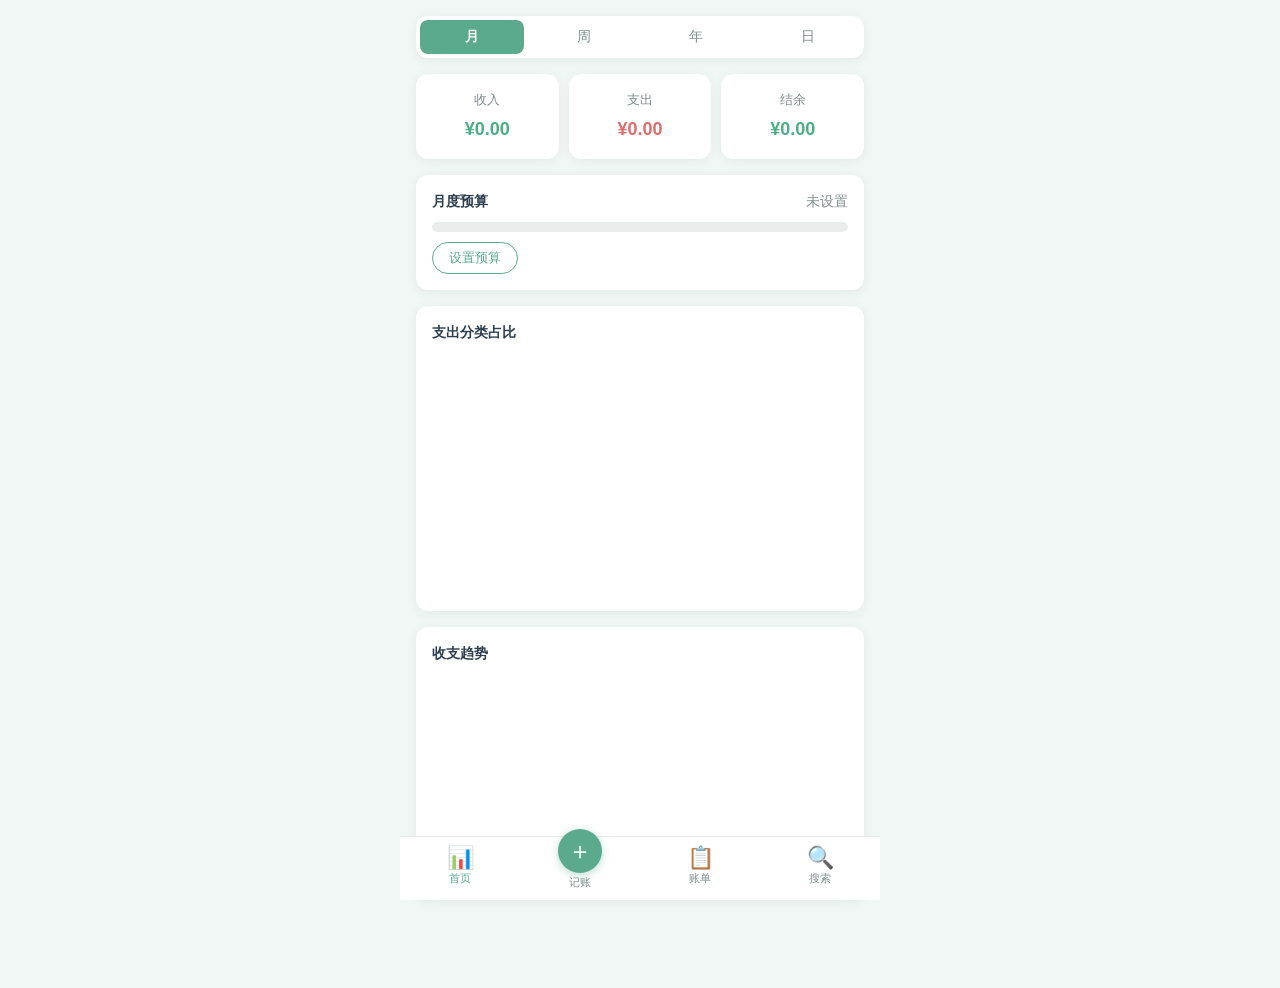
==== expense-tracker-standalone.html @ c533b18b "feat: improve auto-expense parsing accuracy - Rewrite DeepSeek prompt with 10 few-shot examples and " ====
<!DOCTYPE html>
<html lang="zh-CN">
<head>
<meta charset="UTF-8">
<meta name="viewport" content="width=device-width, initial-scale=1.0, maximum-scale=1.0, user-scalable=no">
<title>记账本</title>
<style>
/* ===== 基础样式重置 ===== */
*, *::before, *::after { box-sizing: border-box; margin: 0; padding: 0; }

:root {
  --primary: #5BAA8E;
  --primary-light: #A8D8CA;
  --primary-bg: #F0F7F4;
  --blue-light: #C5E4F0;
  --income: #4CAF84;
  --expense: #E06C6C;
  --warning: #F0A04B;
  --danger: #E74C3C;
  --text: #2C3E50;
  --text-light: #7F8C8D;
  --border: #E8EDEB;
  --card-bg: #FFFFFF;
  --card-shadow: 0 2px 12px rgba(0,0,0,0.06);
  --radius: 12px;
  --radius-sm: 8px;
}

html { font-size: 16px; }
body {
  font-family: -apple-system, BlinkMacSystemFont, "Segoe UI", Roboto, "Helvetica Neue", Arial, sans-serif;
  background: var(--primary-bg);
  color: var(--text);
  line-height: 1.5;
  -webkit-tap-highlight-color: transparent;
  overscroll-behavior: none;
}

/* ===== App 容器 ===== */
#app {
  max-width: 480px;
  margin: 0 auto;
  min-height: 100vh;
  padding-bottom: 72px;
  position: relative;
}

/* ===== 页面切换 ===== */
.page { display: none; padding: 16px; }
.page.active { display: block; }

/* ===== 时间维度切换条 ===== */
.period-bar {
  display: flex;
  gap: 8px;
  margin-bottom: 16px;
  background: var(--card-bg);
  border-radius: var(--radius);
  padding: 4px;
  box-shadow: var(--card-shadow);
}
.period-btn {
  flex: 1;
  padding: 8px 0;
  border: none;
  background: transparent;
  border-radius: var(--radius-sm);
  font-size: 14px;
  color: var(--text-light);
  cursor: pointer;
  transition: all 0.2s;
}
.period-btn.active {
  background: var(--primary);
  color: #fff;
  font-weight: 600;
}

/* ===== 三栏汇总卡片 ===== */
.summary-cards {
  display: grid;
  grid-template-columns: repeat(3, 1fr);
  gap: 10px;
  margin-bottom: 16px;
}
.summary-card {
  background: var(--card-bg);
  border-radius: var(--radius);
  padding: 16px 12px;
  text-align: center;
  box-shadow: var(--card-shadow);
}
.summary-label { font-size: 13px; color: var(--text-light); margin-bottom: 6px; }
.summary-value {
  font-size: 18px;
  font-weight: 700;
  word-break: break-all;
}
.income-card .summary-value { color: var(--income); }
.expense-card .summary-value { color: var(--expense); }
.balance-card .summary-value { color: var(--text); }

/* ===== 预算进度条 ===== */
.budget-bar {
  background: var(--card-bg);
  border-radius: var(--radius);
  padding: 16px;
  margin-bottom: 16px;
  box-shadow: var(--card-shadow);
}
.budget-header {
  display: flex;
  justify-content: space-between;
  align-items: center;
  margin-bottom: 10px;
}
.budget-label { font-size: 14px; font-weight: 600; }
.budget-amount { font-size: 14px; color: var(--text-light); }
.progress-track {
  height: 10px;
  background: var(--border);
  border-radius: 5px;
  overflow: hidden;
  margin-bottom: 10px;
}
.progress-fill {
  height: 100%;
  background: var(--primary);
  border-radius: 5px;
  transition: width 0.4s ease, background 0.4s ease;
}
.progress-fill.warning { background: var(--warning); }
.progress-fill.danger { background: var(--danger); }
.btn-budget-set {
  padding: 6px 16px;
  border: 1px solid var(--primary);
  background: transparent;
  color: var(--primary);
  border-radius: 20px;
  font-size: 13px;
  cursor: pointer;
}

/* ===== 图表区域 ===== */
.charts-area {
  display: flex;
  flex-direction: column;
  gap: 16px;
}
.chart-box {
  background: var(--card-bg);
  border-radius: var(--radius);
  padding: 16px;
  box-shadow: var(--card-shadow);
}
.chart-title { font-size: 14px; font-weight: 600; margin-bottom: 12px; color: var(--text); }
.chart-wrap {
  position: relative;
  width: 100%;
  max-height: 240px;
  display: flex;
  justify-content: center;
}

/* ===== 表单 ===== */
.form-group { margin-bottom: 16px; }
.form-group label {
  display: block;
  font-size: 14px;
  font-weight: 600;
  margin-bottom: 8px;
  color: var(--text);
}

/* 收支切换按钮 */
.type-toggle { display: flex; gap: 0; border-radius: var(--radius-sm); overflow: hidden; }
.type-btn {
  flex: 1;
  padding: 10px;
  border: 2px solid var(--border);
  background: #fff;
  font-size: 15px;
  cursor: pointer;
  transition: all 0.2s;
}
.type-btn:first-child { border-radius: var(--radius-sm) 0 0 var(--radius-sm); }
.type-btn:last-child { border-radius: 0 var(--radius-sm) var(--radius-sm) 0; }
.expense-btn.active {
  background: var(--expense);
  color: #fff;
  border-color: var(--expense);
}
.income-btn.active {
  background: var(--income);
  color: #fff;
  border-color: var(--income);
}

/* 金额输入 */
.amount-input-wrap {
  display: flex;
  align-items: center;
  border: 2px solid var(--border);
  border-radius: var(--radius-sm);
  padding: 0 14px;
  background: #fff;
  transition: border-color 0.2s;
}
.amount-input-wrap:focus-within { border-color: var(--primary); }
.currency-symbol { font-size: 20px; font-weight: 700; color: var(--text); margin-right: 6px; }
.amount-input-wrap input {
  flex: 1;
  border: none;
  outline: none;
  padding: 12px 0;
  font-size: 20px;
  font-weight: 600;
  min-width: 0;
}

/* 日期 & 文本输入 */
input[type="date"],
input[type="text"],
input[type="number"] {
  width: 100%;
  padding: 12px 14px;
  border: 2px solid var(--border);
  border-radius: var(--radius-sm);
  font-size: 15px;
  outline: none;
  transition: border-color 0.2s;
  background: #fff;
}
input[type="date"]:focus,
input[type="text"]:focus { border-color: var(--primary); }
input::placeholder { color: #BDC3C7; }

/* Chip 选择组 */
.chip-group { display: flex; flex-wrap: wrap; gap: 8px; }
.chip {
  padding: 8px 16px;
  border: 1.5px solid var(--border);
  background: #fff;
  border-radius: 20px;
  font-size: 13px;
  cursor: pointer;
  transition: all 0.2s;
  color: var(--text-light);
}
.chip.active {
  background: var(--primary-bg);
  border-color: var(--primary);
  color: var(--primary);
  font-weight: 600;
}

/* 按钮 */
.btn-primary {
  width: 100%;
  padding: 14px;
  background: var(--primary);
  color: #fff;
  border: none;
  border-radius: var(--radius-sm);
  font-size: 16px;
  font-weight: 600;
  cursor: pointer;
  transition: opacity 0.2s;
}
.btn-primary:active { opacity: 0.85; }
.btn-cancel {
  width: 100%;
  padding: 12px;
  margin-top: 8px;
  background: transparent;
  color: var(--text-light);
  border: 1px solid var(--border);
  border-radius: var(--radius-sm);
  font-size: 14px;
  cursor: pointer;
}

/* ===== 底部导航 ===== */
.bottom-nav {
  position: fixed;
  bottom: 0;
  left: 50%;
  transform: translateX(-50%);
  width: 100%;
  max-width: 480px;
  display: flex;
  background: #fff;
  border-top: 1px solid var(--border);
  padding: 6px 0;
  padding-bottom: max(6px, env(safe-area-inset-bottom));
  z-index: 100;
}
.nav-btn {
  flex: 1;
  display: flex;
  flex-direction: column;
  align-items: center;
  gap: 2px;
  border: none;
  background: transparent;
  cursor: pointer;
  padding: 4px 0;
  color: var(--text-light);
  transition: color 0.2s;
}
.nav-btn.active { color: var(--primary); }
.nav-icon { font-size: 22px; line-height: 1; }
.nav-icon-add {
  display: flex;
  align-items: center;
  justify-content: center;
  width: 44px;
  height: 44px;
  background: var(--primary);
  color: #fff;
  border-radius: 50%;
  font-size: 24px;
  font-weight: 300;
  margin-top: -18px;
  box-shadow: 0 2px 8px rgba(91,170,142,0.4);
}
.nav-btn.active .nav-icon-add { background: #4A9A7E; }
.nav-text { font-size: 11px; }

/* ===== 账单列表 ===== */
.bills-header {
  display: flex;
  justify-content: space-between;
  align-items: center;
  margin-bottom: 12px;
}
.bills-header h3 { font-size: 18px; }
.bills-count { font-size: 13px; color: var(--text-light); }
.bills-list { display: flex; flex-direction: column; gap: 10px; }

/* 账单卡片 */
.bill-card {
  background: var(--card-bg);
  border-radius: var(--radius);
  padding: 14px 16px;
  box-shadow: var(--card-shadow);
  display: flex;
  align-items: center;
  gap: 14px;
  position: relative;
  transition: transform 0.15s;
}
.bill-card:active { transform: scale(0.98); }
.bill-card.pinned {
  border-left: 3px solid var(--warning);
}
.bill-pin-badge {
  position: absolute;
  top: 8px; right: 8px;
  font-size: 12px;
  color: var(--warning);
  font-weight: 600;
}
.bill-icon {
  width: 42px; height: 42px;
  border-radius: 50%;
  display: flex;
  align-items: center;
  justify-content: center;
  font-size: 20px;
  flex-shrink: 0;
}
.bill-icon.expense { background: #FDEDED; }
.bill-icon.income { background: #E8F5EC; }
.bill-info { flex: 1; min-width: 0; }
.bill-category { font-size: 15px; font-weight: 600; }
.bill-meta {
  font-size: 12px;
  color: var(--text-light);
  margin-top: 2px;
  display: flex;
  gap: 8px;
  align-items: center;
}
.bill-note { font-size: 12px; color: var(--text-light); margin-top: 2px; overflow: hidden; text-overflow: ellipsis; white-space: nowrap; }
.bill-amount {
  font-size: 17px;
  font-weight: 700;
  white-space: nowrap;
}
.bill-amount.expense { color: var(--expense); }
.bill-amount.income { color: var(--income); }
.bill-actions {
  display: flex;
  gap: 2px;
  flex-shrink: 0;
}
.bill-action-btn {
  width: 32px; height: 32px;
  border: none;
  background: transparent;
  font-size: 16px;
  cursor: pointer;
  border-radius: 50%;
  display: flex;
  align-items: center;
  justify-content: center;
  transition: background 0.15s;
}
.bill-action-btn:active { background: var(--border); }

/* ===== 搜索 ===== */
.search-bar { margin-bottom: 12px; }
.search-bar input {
  width: 100%;
  padding: 12px 14px;
  border: 2px solid var(--border);
  border-radius: var(--radius-sm);
  font-size: 15px;
  outline: none;
  background: #fff;
}
.search-bar input:focus { border-color: var(--primary); }
.search-filter {
  display: flex;
  align-items: center;
  gap: 8px;
  margin-bottom: 16px;
  flex-wrap: wrap;
}
.search-filter input {
  flex: 1;
  min-width: 80px;
  padding: 10px 12px;
  border: 2px solid var(--border);
  border-radius: var(--radius-sm);
  font-size: 14px;
  outline: none;
  background: #fff;
}
.search-filter input:focus { border-color: var(--primary); }
.filter-sep { color: var(--text-light); font-size: 14px; }
.btn-search, .btn-reset {
  padding: 10px 16px;
  border: none;
  border-radius: var(--radius-sm);
  font-size: 14px;
  cursor: pointer;
  white-space: nowrap;
}
.btn-search { background: var(--primary); color: #fff; }
.btn-reset { background: var(--border); color: var(--text); }

/* ===== 空状态 ===== */
.empty-state {
  text-align: center;
  padding: 48px 16px;
  color: var(--text-light);
  font-size: 15px;
}

/* ===== 弹窗 ===== */
.modal-overlay {
  display: none;
  position: fixed;
  top: 0; left: 0; right: 0; bottom: 0;
  background: rgba(0,0,0,0.4);
  z-index: 200;
  overflow-y: auto;
  padding: 20px;
}
.modal-overlay.show { display: flex; align-items: flex-start; justify-content: center; padding-top: 40px; }
.modal {
  display: none;
  background: #fff;
  border-radius: var(--radius);
  padding: 20px;
  width: 100%;
  max-width: 440px;
  box-shadow: 0 8px 32px rgba(0,0,0,0.2);
}
.modal-overlay.show .modal { display: block; }
.modal h4 { font-size: 17px; margin-bottom: 16px; text-align: center; }
.modal-actions {
  display: flex;
  gap: 10px;
  margin-top: 8px;
}
.modal-actions .btn-primary { flex: 2; }
.modal-actions .btn-cancel { flex: 1; margin-top: 0; }

/* ===== 删除确认弹窗 ===== */
.confirm-overlay {
  display: none;
  position: fixed;
  top: 0; left: 0; right: 0; bottom: 0;
  background: rgba(0,0,0,0.5);
  z-index: 300;
  align-items: center;
  justify-content: center;
}
.confirm-overlay.show { display: flex; }
.confirm-dialog {
  background: #fff;
  border-radius: var(--radius);
  padding: 24px;
  text-align: center;
  width: 280px;
}
.confirm-dialog p { margin-bottom: 20px; font-size: 15px; line-height: 1.6; }
.confirm-actions { display: flex; gap: 12px; }
.confirm-actions button {
  flex: 1;
  padding: 10px;
  border-radius: var(--radius-sm);
  font-size: 15px;
  cursor: pointer;
  border: none;
}
.confirm-no { background: var(--border); color: var(--text); }
.confirm-yes { background: var(--danger); color: #fff; }

/* ===== 导入按钮 & 导入弹窗 ===== */
.bills-header-right {
  display: flex;
  align-items: center;
  gap: 12px;
}
.btn-import {
  padding: 6px 14px;
  border: 1px solid var(--primary);
  background: transparent;
  color: var(--primary);
  border-radius: 20px;
  font-size: 13px;
  cursor: pointer;
  transition: all 0.2s;
}
.btn-import:active { background: var(--primary-bg); }
.modal-import { max-width: 480px !important; }
.import-info {
  font-size: 13px;
  color: var(--text-light);
  margin-bottom: 12px;
  text-align: center;
  padding: 8px;
  background: var(--primary-bg);
  border-radius: var(--radius-sm);
}
.import-table-wrap {
  max-height: 300px;
  overflow-y: auto;
  margin-bottom: 16px;
  border: 1px solid var(--border);
  border-radius: var(--radius-sm);
}
.import-table {
  width: 100%;
  border-collapse: collapse;
  font-size: 12px;
}
.import-table thead {
  position: sticky;
  top: 0;
  z-index: 1;
}
.import-table th {
  background: var(--primary);
  color: #fff;
  padding: 8px 6px;
  text-align: center;
  font-weight: 500;
  white-space: nowrap;
}
.import-table td {
  padding: 6px;
  text-align: center;
  border-bottom: 1px solid var(--border);
}
.import-table tbody tr:last-child td { border-bottom: none; }
.import-table .col-type { width: 36px; }
.import-table .col-amount { width: 64px; text-align: right; }
.import-table .col-date { width: 72px; }
.import-table .col-channel { width: 52px; }
.import-table .col-note { text-align: left; max-width: 100px; overflow: hidden; text-overflow: ellipsis; white-space: nowrap; }
.import-table .import-badge {
  display: inline-block;
  padding: 2px 8px;
  border-radius: 10px;
  font-size: 11px;
  font-weight: 600;
}
.import-table .import-badge.income {
  background: #E8F5EC;
  color: var(--income);
}
.import-table .import-badge.expense {
  background: #FDEDED;
  color: var(--expense);
}
.import-table .import-check {
  width: 16px; height: 16px;
  accent-color: var(--primary);
  cursor: pointer;
}
.import-table .col-check { width: 32px; }
.import-table tbody tr.excluded td { opacity: 0.35; text-decoration: line-through; }
.import-error {
  font-size: 13px;
  color: var(--danger);
  text-align: center;
  padding: 24px;
}

/* ===== 响应式微调 ===== */
@media (max-width: 360px) {
  .summary-cards { gap: 6px; }
  .summary-card { padding: 12px 8px; }
  .summary-value { font-size: 16px; }
  .bill-amount { font-size: 15px; }
}

</style>
</head>
<body>

<div id="app">
  <!-- ===== 首页：数据看板 ===== -->
  <section id="page-dashboard" class="page active">
    <!-- 顶部时间维度切换 -->
    <div class="period-bar">
      <button class="period-btn active" data-period="month">月</button>
      <button class="period-btn" data-period="week">周</button>
      <button class="period-btn" data-period="year">年</button>
      <button class="period-btn" data-period="day">日</button>
    </div>

    <!-- 三栏核心数字 -->
    <div class="summary-cards">
      <div class="summary-card income-card">
        <div class="summary-label">收入</div>
        <div class="summary-value" id="total-income">¥0.00</div>
      </div>
      <div class="summary-card expense-card">
        <div class="summary-label">支出</div>
        <div class="summary-value" id="total-expense">¥0.00</div>
      </div>
      <div class="summary-card balance-card">
        <div class="summary-label">结余</div>
        <div class="summary-value" id="total-balance">¥0.00</div>
      </div>
    </div>

    <!-- 月度预算进度条 -->
    <div class="budget-bar" id="budget-section">
      <div class="budget-header">
        <span class="budget-label">月度预算</span>
        <span class="budget-amount" id="budget-text">未设置</span>
      </div>
      <div class="progress-track">
        <div class="progress-fill" id="budget-progress" style="width:0%"></div>
      </div>
      <button class="btn-budget-set" id="btn-set-budget">设置预算</button>
    </div>

    <!-- 图表区域 -->
    <div class="charts-area">
      <div class="chart-box">
        <h4 class="chart-title">支出分类占比</h4>
        <div class="chart-wrap"><canvas id="pieChart"></canvas></div>
      </div>
      <div class="chart-box">
        <h4 class="chart-title">收支趋势</h4>
        <div class="chart-wrap"><canvas id="trendChart"></canvas></div>
      </div>
    </div>
  </section>

  <!-- ===== 记账页面 ===== -->
  <section id="page-add" class="page">
    <form id="bill-form" autocomplete="off">
      <div class="form-group">
        <label>收支类型</label>
        <div class="type-toggle">
          <button type="button" class="type-btn expense-btn active" data-type="expense">支出</button>
          <button type="button" class="type-btn income-btn" data-type="income">收入</button>
        </div>
      </div>

      <div class="form-group">
        <label for="amount">金额</label>
        <div class="amount-input-wrap">
          <span class="currency-symbol">¥</span>
          <input type="number" id="amount" placeholder="0.00" step="0.01" min="0.01" required>
        </div>
      </div>

      <div class="form-group">
        <label for="date">日期</label>
        <input type="date" id="date" required>
      </div>

      <div class="form-group">
        <label>支付渠道</label>
        <div class="chip-group" id="channel-group">
          <button type="button" class="chip active" data-value="alipay">支付宝</button>
          <button type="button" class="chip" data-value="wechat">微信</button>
          <button type="button" class="chip" data-value="unionpay">云闪付</button>
          <button type="button" class="chip" data-value="other">其他</button>
        </div>
      </div>

      <div class="form-group">
        <label>分类标签</label>
        <div class="chip-group" id="category-group">
          <button type="button" class="chip" data-value="餐饮">餐饮</button>
          <button type="button" class="chip" data-value="交通">交通</button>
          <button type="button" class="chip" data-value="购物">购物</button>
          <button type="button" class="chip" data-value="工资">工资</button>
          <button type="button" class="chip" data-value="娱乐">娱乐</button>
          <button type="button" class="chip" data-value="居住">居住</button>
          <button type="button" class="chip" data-value="数字服务">数字服务</button>
          <button type="button" class="chip" data-value="医疗">医疗</button>
          <button type="button" class="chip" data-value="人情往来">人情往来</button>
          <button type="button" class="chip" data-value="其他">其他</button>
        </div>
      </div>

      <div class="form-group">
        <label for="note">备注（选填）</label>
        <input type="text" id="note" placeholder="写点备注..." maxlength="50">
      </div>

      <input type="hidden" id="edit-id" value="">
      <button type="submit" class="btn-primary" id="btn-submit">记一笔</button>
      <button type="button" class="btn-cancel" id="btn-cancel-edit" style="display:none">取消编辑</button>
    </form>
  </section>

  <!-- ===== 账单列表 ===== -->
  <section id="page-bills" class="page">
    <div class="bills-header">
      <h3>历史账单</h3>
      <div class="bills-header-right">
        <button class="btn-import" id="btn-import">导入</button>
        <span class="bills-count" id="bills-count">共 0 条</span>
      </div>
    </div>
    <input type="file" id="import-file" accept=".csv,.xlsx" style="display:none">
    <div class="bills-list" id="bills-list">
      <div class="empty-state">暂无账单，去记一笔吧</div>
    </div>
  </section>

  <!-- ===== 搜索页面 ===== -->
  <section id="page-search" class="page">
    <div class="search-bar">
      <input type="text" id="search-keyword" placeholder="搜索备注或分类..." autocomplete="off">
    </div>
    <div class="search-filter">
      <input type="number" id="search-min" placeholder="最低金额" step="0.01">
      <span class="filter-sep">—</span>
      <input type="number" id="search-max" placeholder="最高金额" step="0.01">
      <button class="btn-search" id="btn-search">搜索</button>
      <button class="btn-reset" id="btn-reset-search">重置</button>
    </div>
    <div class="bills-list" id="search-results">
      <div class="empty-state">输入关键词或金额区间开始搜索</div>
    </div>
  </section>

  <!-- ===== 底部 Tab 导航 ===== -->
  <nav class="bottom-nav">
    <button class="nav-btn active" data-page="dashboard">
      <span class="nav-icon">📊</span>
      <span class="nav-text">首页</span>
    </button>
    <button class="nav-btn" data-page="add">
      <span class="nav-icon nav-icon-add">＋</span>
      <span class="nav-text">记账</span>
    </button>
    <button class="nav-btn" data-page="bills">
      <span class="nav-icon">📋</span>
      <span class="nav-text">账单</span>
    </button>
    <button class="nav-btn" data-page="search">
      <span class="nav-icon">🔍</span>
      <span class="nav-text">搜索</span>
    </button>
  </nav>
</div>

<!-- ===== 编辑弹窗（浮层） ===== -->
<div class="modal-overlay" id="modal-overlay">
  <div class="modal" id="edit-modal">
    <h4>编辑账单</h4>
    <form id="edit-form" autocomplete="off">
      <div class="form-group">
        <label>收支类型</label>
        <div class="type-toggle" id="edit-type-group">
          <button type="button" class="type-btn expense-btn" data-type="expense">支出</button>
          <button type="button" class="type-btn income-btn" data-type="income">收入</button>
        </div>
      </div>
      <div class="form-group">
        <label for="edit-amount">金额</label>
        <div class="amount-input-wrap">
          <span class="currency-symbol">¥</span>
          <input type="number" id="edit-amount" placeholder="0.00" step="0.01" min="0.01" required>
        </div>
      </div>
      <div class="form-group">
        <label for="edit-date">日期</label>
        <input type="date" id="edit-date" required>
      </div>
      <div class="form-group">
        <label>支付渠道</label>
        <div class="chip-group" id="edit-channel-group">
          <button type="button" class="chip" data-value="alipay">支付宝</button>
          <button type="button" class="chip" data-value="wechat">微信</button>
          <button type="button" class="chip" data-value="unionpay">云闪付</button>
          <button type="button" class="chip" data-value="other">其他</button>
        </div>
      </div>
      <div class="form-group">
        <label>分类标签</label>
        <div class="chip-group" id="edit-category-group">
          <button type="button" class="chip" data-value="餐饮">餐饮</button>
          <button type="button" class="chip" data-value="交通">交通</button>
          <button type="button" class="chip" data-value="购物">购物</button>
          <button type="button" class="chip" data-value="工资">工资</button>
          <button type="button" class="chip" data-value="娱乐">娱乐</button>
          <button type="button" class="chip" data-value="居住">居住</button>
          <button type="button" class="chip" data-value="数字服务">数字服务</button>
          <button type="button" class="chip" data-value="医疗">医疗</button>
          <button type="button" class="chip" data-value="人情往来">人情往来</button>
          <button type="button" class="chip" data-value="其他">其他</button>
        </div>
      </div>
      <div class="form-group">
        <label for="edit-note">备注（选填）</label>
        <input type="text" id="edit-note" placeholder="写点备注..." maxlength="50">
      </div>
      <input type="hidden" id="edit-bill-id" value="">
      <div class="modal-actions">
        <button type="submit" class="btn-primary">保存</button>
        <button type="button" class="btn-cancel" id="btn-modal-cancel">取消</button>
      </div>
    </form>
  </div>

  <!-- ===== 导入预览弹窗 ===== -->
  <div class="modal modal-import" id="import-modal">
    <h4>导入账单预览</h4>
    <div class="import-info" id="import-info"></div>
    <div class="import-table-wrap">
      <table class="import-table" id="import-table">
        <thead></thead>
        <tbody></tbody>
      </table>
    </div>
    <div class="modal-actions">
      <button type="button" class="btn-primary" id="btn-import-confirm">确认导入</button>
      <button type="button" class="btn-cancel" id="btn-import-cancel">取消</button>
    </div>
  </div>

  <!-- ===== 预算设置弹窗 ===== -->
  <div class="modal" id="budget-modal">
    <h4>设置月度预算</h4>
    <form id="budget-form" autocomplete="off">
      <div class="form-group">
        <label for="budget-limit">预算上限 (¥)</label>
        <div class="amount-input-wrap">
          <span class="currency-symbol">¥</span>
          <input type="number" id="budget-limit" placeholder="0.00" step="0.01" min="0" required>
        </div>
      </div>
      <div class="modal-actions">
        <button type="submit" class="btn-primary">保存</button>
        <button type="button" class="btn-cancel" id="btn-budget-cancel">取消</button>
      </div>
    </form>
  </div>
</div>

<script>
/**
 * Skipped minification because the original files appears to be already minified.
 * Original file: /npm/chart.js@4.4.0/dist/chart.umd.js
 *
 * Do NOT use SRI with dynamically generated files! More information: https://www.jsdelivr.com/using-sri-with-dynamic-files
 */
/*!
 * Chart.js v4.4.0
 * https://www.chartjs.org
 * (c) 2023 Chart.js Contributors
 * Released under the MIT License
 */
!function(t,e){"object"==typeof exports&&"undefined"!=typeof module?module.exports=e():"function"==typeof define&&define.amd?define(e):(t="undefined"!=typeof globalThis?globalThis:t||self).Chart=e()}(this,(function(){"use strict";var t=Object.freeze({__proto__:null,get Colors(){return Go},get Decimation(){return Qo},get Filler(){return ma},get Legend(){return ya},get SubTitle(){return ka},get Title(){return Ma},get Tooltip(){return Ba}});function e(){}const i=(()=>{let t=0;return()=>t++})();function s(t){return null==t}function n(t){if(Array.isArray&&Array.isArray(t))return!0;const e=Object.prototype.toString.call(t);return"[object"===e.slice(0,7)&&"Array]"===e.slice(-6)}function o(t){return null!==t&&"[object Object]"===Object.prototype.toString.call(t)}function a(t){return("number"==typeof t||t instanceof Number)&&isFinite(+t)}function r(t,e){return a(t)?t:e}function l(t,e){return void 0===t?e:t}const h=(t,e)=>"string"==typeof t&&t.endsWith("%")?parseFloat(t)/100:+t/e,c=(t,e)=>"string"==typeof t&&t.endsWith("%")?parseFloat(t)/100*e:+t;function d(t,e,i){if(t&&"function"==typeof t.call)return t.apply(i,e)}function u(t,e,i,s){let a,r,l;if(n(t))if(r=t.length,s)for(a=r-1;a>=0;a--)e.call(i,t[a],a);else for(a=0;a<r;a++)e.call(i,t[a],a);else if(o(t))for(l=Object.keys(t),r=l.length,a=0;a<r;a++)e.call(i,t[l[a]],l[a])}function f(t,e){let i,s,n,o;if(!t||!e||t.length!==e.length)return!1;for(i=0,s=t.length;i<s;++i)if(n=t[i],o=e[i],n.datasetIndex!==o.datasetIndex||n.index!==o.index)return!1;return!0}function g(t){if(n(t))return t.map(g);if(o(t)){const e=Object.create(null),i=Object.keys(t),s=i.length;let n=0;for(;n<s;++n)e[i[n]]=g(t[i[n]]);return e}return t}function p(t){return-1===["__proto__","prototype","constructor"].indexOf(t)}function m(t,e,i,s){if(!p(t))return;const n=e[t],a=i[t];o(n)&&o(a)?b(n,a,s):e[t]=g(a)}function b(t,e,i){const s=n(e)?e:[e],a=s.length;if(!o(t))return t;const r=(i=i||{}).merger||m;let l;for(let e=0;e<a;++e){if(l=s[e],!o(l))continue;const n=Object.keys(l);for(let e=0,s=n.length;e<s;++e)r(n[e],t,l,i)}return t}function x(t,e){return b(t,e,{merger:_})}function _(t,e,i){if(!p(t))return;const s=e[t],n=i[t];o(s)&&o(n)?x(s,n):Object.prototype.hasOwnProperty.call(e,t)||(e[t]=g(n))}const y={"":t=>t,x:t=>t.x,y:t=>t.y};function v(t){const e=t.split("."),i=[];let s="";for(const t of e)s+=t,s.endsWith("\\")?s=s.slice(0,-1)+".":(i.push(s),s="");return i}function M(t,e){const i=y[e]||(y[e]=function(t){const e=v(t);return t=>{for(const i of e){if(""===i)break;t=t&&t[i]}return t}}(e));return i(t)}function w(t){return t.charAt(0).toUpperCase()+t.slice(1)}const k=t=>void 0!==t,S=t=>"function"==typeof t,P=(t,e)=>{if(t.size!==e.size)return!1;for(const i of t)if(!e.has(i))return!1;return!0};function D(t){return"mouseup"===t.type||"click"===t.type||"contextmenu"===t.type}const C=Math.PI,O=2*C,A=O+C,T=Number.POSITIVE_INFINITY,L=C/180,E=C/2,R=C/4,I=2*C/3,z=Math.log10,F=Math.sign;function V(t,e,i){return Math.abs(t-e)<i}function B(t){const e=Math.round(t);t=V(t,e,t/1e3)?e:t;const i=Math.pow(10,Math.floor(z(t))),s=t/i;return(s<=1?1:s<=2?2:s<=5?5:10)*i}function W(t){const e=[],i=Math.sqrt(t);let s;for(s=1;s<i;s++)t%s==0&&(e.push(s),e.push(t/s));return i===(0|i)&&e.push(i),e.sort(((t,e)=>t-e)).pop(),e}function N(t){return!isNaN(parseFloat(t))&&isFinite(t)}function H(t,e){const i=Math.round(t);return i-e<=t&&i+e>=t}function j(t,e,i){let s,n,o;for(s=0,n=t.length;s<n;s++)o=t[s][i],isNaN(o)||(e.min=Math.min(e.min,o),e.max=Math.max(e.max,o))}function $(t){return t*(C/180)}function Y(t){return t*(180/C)}function U(t){if(!a(t))return;let e=1,i=0;for(;Math.round(t*e)/e!==t;)e*=10,i++;return i}function X(t,e){const i=e.x-t.x,s=e.y-t.y,n=Math.sqrt(i*i+s*s);let o=Math.atan2(s,i);return o<-.5*C&&(o+=O),{angle:o,distance:n}}function q(t,e){return Math.sqrt(Math.pow(e.x-t.x,2)+Math.pow(e.y-t.y,2))}function K(t,e){return(t-e+A)%O-C}function G(t){return(t%O+O)%O}function Z(t,e,i,s){const n=G(t),o=G(e),a=G(i),r=G(o-n),l=G(a-n),h=G(n-o),c=G(n-a);return n===o||n===a||s&&o===a||r>l&&h<c}function J(t,e,i){return Math.max(e,Math.min(i,t))}function Q(t){return J(t,-32768,32767)}function tt(t,e,i,s=1e-6){return t>=Math.min(e,i)-s&&t<=Math.max(e,i)+s}function et(t,e,i){i=i||(i=>t[i]<e);let s,n=t.length-1,o=0;for(;n-o>1;)s=o+n>>1,i(s)?o=s:n=s;return{lo:o,hi:n}}const it=(t,e,i,s)=>et(t,i,s?s=>{const n=t[s][e];return n<i||n===i&&t[s+1][e]===i}:s=>t[s][e]<i),st=(t,e,i)=>et(t,i,(s=>t[s][e]>=i));function nt(t,e,i){let s=0,n=t.length;for(;s<n&&t[s]<e;)s++;for(;n>s&&t[n-1]>i;)n--;return s>0||n<t.length?t.slice(s,n):t}const ot=["push","pop","shift","splice","unshift"];function at(t,e){t._chartjs?t._chartjs.listeners.push(e):(Object.defineProperty(t,"_chartjs",{configurable:!0,enumerable:!1,value:{listeners:[e]}}),ot.forEach((e=>{const i="_onData"+w(e),s=t[e];Object.defineProperty(t,e,{configurable:!0,enumerable:!1,value(...e){const n=s.apply(this,e);return t._chartjs.listeners.forEach((t=>{"function"==typeof t[i]&&t[i](...e)})),n}})})))}function rt(t,e){const i=t._chartjs;if(!i)return;const s=i.listeners,n=s.indexOf(e);-1!==n&&s.splice(n,1),s.length>0||(ot.forEach((e=>{delete t[e]})),delete t._chartjs)}function lt(t){const e=new Set(t);return e.size===t.length?t:Array.from(e)}const ht="undefined"==typeof window?function(t){return t()}:window.requestAnimationFrame;function ct(t,e){let i=[],s=!1;return function(...n){i=n,s||(s=!0,ht.call(window,(()=>{s=!1,t.apply(e,i)})))}}function dt(t,e){let i;return function(...s){return e?(clearTimeout(i),i=setTimeout(t,e,s)):t.apply(this,s),e}}const ut=t=>"start"===t?"left":"end"===t?"right":"center",ft=(t,e,i)=>"start"===t?e:"end"===t?i:(e+i)/2,gt=(t,e,i,s)=>t===(s?"left":"right")?i:"center"===t?(e+i)/2:e;function pt(t,e,i){const s=e.length;let n=0,o=s;if(t._sorted){const{iScale:a,_parsed:r}=t,l=a.axis,{min:h,max:c,minDefined:d,maxDefined:u}=a.getUserBounds();d&&(n=J(Math.min(it(r,l,h).lo,i?s:it(e,l,a.getPixelForValue(h)).lo),0,s-1)),o=u?J(Math.max(it(r,a.axis,c,!0).hi+1,i?0:it(e,l,a.getPixelForValue(c),!0).hi+1),n,s)-n:s-n}return{start:n,count:o}}function mt(t){const{xScale:e,yScale:i,_scaleRanges:s}=t,n={xmin:e.min,xmax:e.max,ymin:i.min,ymax:i.max};if(!s)return t._scaleRanges=n,!0;const o=s.xmin!==e.min||s.xmax!==e.max||s.ymin!==i.min||s.ymax!==i.max;return Object.assign(s,n),o}class bt{constructor(){this._request=null,this._charts=new Map,this._running=!1,this._lastDate=void 0}_notify(t,e,i,s){const n=e.listeners[s],o=e.duration;n.forEach((s=>s({chart:t,initial:e.initial,numSteps:o,currentStep:Math.min(i-e.start,o)})))}_refresh(){this._request||(this._running=!0,this._request=ht.call(window,(()=>{this._update(),this._request=null,this._running&&this._refresh()})))}_update(t=Date.now()){let e=0;this._charts.forEach(((i,s)=>{if(!i.running||!i.items.length)return;const n=i.items;let o,a=n.length-1,r=!1;for(;a>=0;--a)o=n[a],o._active?(o._total>i.duration&&(i.duration=o._total),o.tick(t),r=!0):(n[a]=n[n.length-1],n.pop());r&&(s.draw(),this._notify(s,i,t,"progress")),n.length||(i.running=!1,this._notify(s,i,t,"complete"),i.initial=!1),e+=n.length})),this._lastDate=t,0===e&&(this._running=!1)}_getAnims(t){const e=this._charts;let i=e.get(t);return i||(i={running:!1,initial:!0,items:[],listeners:{complete:[],progress:[]}},e.set(t,i)),i}listen(t,e,i){this._getAnims(t).listeners[e].push(i)}add(t,e){e&&e.length&&this._getAnims(t).items.push(...e)}has(t){return this._getAnims(t).items.length>0}start(t){const e=this._charts.get(t);e&&(e.running=!0,e.start=Date.now(),e.duration=e.items.reduce(((t,e)=>Math.max(t,e._duration)),0),this._refresh())}running(t){if(!this._running)return!1;const e=this._charts.get(t);return!!(e&&e.running&&e.items.length)}stop(t){const e=this._charts.get(t);if(!e||!e.items.length)return;const i=e.items;let s=i.length-1;for(;s>=0;--s)i[s].cancel();e.items=[],this._notify(t,e,Date.now(),"complete")}remove(t){return this._charts.delete(t)}}var xt=new bt;
/*!
 * @kurkle/color v0.3.2
 * https://github.com/kurkle/color#readme
 * (c) 2023 Jukka Kurkela
 * Released under the MIT License
 */function _t(t){return t+.5|0}const yt=(t,e,i)=>Math.max(Math.min(t,i),e);function vt(t){return yt(_t(2.55*t),0,255)}function Mt(t){return yt(_t(255*t),0,255)}function wt(t){return yt(_t(t/2.55)/100,0,1)}function kt(t){return yt(_t(100*t),0,100)}const St={0:0,1:1,2:2,3:3,4:4,5:5,6:6,7:7,8:8,9:9,A:10,B:11,C:12,D:13,E:14,F:15,a:10,b:11,c:12,d:13,e:14,f:15},Pt=[..."0123456789ABCDEF"],Dt=t=>Pt[15&t],Ct=t=>Pt[(240&t)>>4]+Pt[15&t],Ot=t=>(240&t)>>4==(15&t);function At(t){var e=(t=>Ot(t.r)&&Ot(t.g)&&Ot(t.b)&&Ot(t.a))(t)?Dt:Ct;return t?"#"+e(t.r)+e(t.g)+e(t.b)+((t,e)=>t<255?e(t):"")(t.a,e):void 0}const Tt=/^(hsla?|hwb|hsv)\(\s*([-+.e\d]+)(?:deg)?[\s,]+([-+.e\d]+)%[\s,]+([-+.e\d]+)%(?:[\s,]+([-+.e\d]+)(%)?)?\s*\)$/;function Lt(t,e,i){const s=e*Math.min(i,1-i),n=(e,n=(e+t/30)%12)=>i-s*Math.max(Math.min(n-3,9-n,1),-1);return[n(0),n(8),n(4)]}function Et(t,e,i){const s=(s,n=(s+t/60)%6)=>i-i*e*Math.max(Math.min(n,4-n,1),0);return[s(5),s(3),s(1)]}function Rt(t,e,i){const s=Lt(t,1,.5);let n;for(e+i>1&&(n=1/(e+i),e*=n,i*=n),n=0;n<3;n++)s[n]*=1-e-i,s[n]+=e;return s}function It(t){const e=t.r/255,i=t.g/255,s=t.b/255,n=Math.max(e,i,s),o=Math.min(e,i,s),a=(n+o)/2;let r,l,h;return n!==o&&(h=n-o,l=a>.5?h/(2-n-o):h/(n+o),r=function(t,e,i,s,n){return t===n?(e-i)/s+(e<i?6:0):e===n?(i-t)/s+2:(t-e)/s+4}(e,i,s,h,n),r=60*r+.5),[0|r,l||0,a]}function zt(t,e,i,s){return(Array.isArray(e)?t(e[0],e[1],e[2]):t(e,i,s)).map(Mt)}function Ft(t,e,i){return zt(Lt,t,e,i)}function Vt(t){return(t%360+360)%360}function Bt(t){const e=Tt.exec(t);let i,s=255;if(!e)return;e[5]!==i&&(s=e[6]?vt(+e[5]):Mt(+e[5]));const n=Vt(+e[2]),o=+e[3]/100,a=+e[4]/100;return i="hwb"===e[1]?function(t,e,i){return zt(Rt,t,e,i)}(n,o,a):"hsv"===e[1]?function(t,e,i){return zt(Et,t,e,i)}(n,o,a):Ft(n,o,a),{r:i[0],g:i[1],b:i[2],a:s}}const Wt={x:"dark",Z:"light",Y:"re",X:"blu",W:"gr",V:"medium",U:"slate",A:"ee",T:"ol",S:"or",B:"ra",C:"lateg",D:"ights",R:"in",Q:"turquois",E:"hi",P:"ro",O:"al",N:"le",M:"de",L:"yello",F:"en",K:"ch",G:"arks",H:"ea",I:"ightg",J:"wh"},Nt={OiceXe:"f0f8ff",antiquewEte:"faebd7",aqua:"ffff",aquamarRe:"7fffd4",azuY:"f0ffff",beige:"f5f5dc",bisque:"ffe4c4",black:"0",blanKedOmond:"ffebcd",Xe:"ff",XeviTet:"8a2be2",bPwn:"a52a2a",burlywood:"deb887",caMtXe:"5f9ea0",KartYuse:"7fff00",KocTate:"d2691e",cSO:"ff7f50",cSnflowerXe:"6495ed",cSnsilk:"fff8dc",crimson:"dc143c",cyan:"ffff",xXe:"8b",xcyan:"8b8b",xgTMnPd:"b8860b",xWay:"a9a9a9",xgYF:"6400",xgYy:"a9a9a9",xkhaki:"bdb76b",xmagFta:"8b008b",xTivegYF:"556b2f",xSange:"ff8c00",xScEd:"9932cc",xYd:"8b0000",xsOmon:"e9967a",xsHgYF:"8fbc8f",xUXe:"483d8b",xUWay:"2f4f4f",xUgYy:"2f4f4f",xQe:"ced1",xviTet:"9400d3",dAppRk:"ff1493",dApskyXe:"bfff",dimWay:"696969",dimgYy:"696969",dodgerXe:"1e90ff",fiYbrick:"b22222",flSOwEte:"fffaf0",foYstWAn:"228b22",fuKsia:"ff00ff",gaRsbSo:"dcdcdc",ghostwEte:"f8f8ff",gTd:"ffd700",gTMnPd:"daa520",Way:"808080",gYF:"8000",gYFLw:"adff2f",gYy:"808080",honeyMw:"f0fff0",hotpRk:"ff69b4",RdianYd:"cd5c5c",Rdigo:"4b0082",ivSy:"fffff0",khaki:"f0e68c",lavFMr:"e6e6fa",lavFMrXsh:"fff0f5",lawngYF:"7cfc00",NmoncEffon:"fffacd",ZXe:"add8e6",ZcSO:"f08080",Zcyan:"e0ffff",ZgTMnPdLw:"fafad2",ZWay:"d3d3d3",ZgYF:"90ee90",ZgYy:"d3d3d3",ZpRk:"ffb6c1",ZsOmon:"ffa07a",ZsHgYF:"20b2aa",ZskyXe:"87cefa",ZUWay:"778899",ZUgYy:"778899",ZstAlXe:"b0c4de",ZLw:"ffffe0",lime:"ff00",limegYF:"32cd32",lRF:"faf0e6",magFta:"ff00ff",maPon:"800000",VaquamarRe:"66cdaa",VXe:"cd",VScEd:"ba55d3",VpurpN:"9370db",VsHgYF:"3cb371",VUXe:"7b68ee",VsprRggYF:"fa9a",VQe:"48d1cc",VviTetYd:"c71585",midnightXe:"191970",mRtcYam:"f5fffa",mistyPse:"ffe4e1",moccasR:"ffe4b5",navajowEte:"ffdead",navy:"80",Tdlace:"fdf5e6",Tive:"808000",TivedBb:"6b8e23",Sange:"ffa500",SangeYd:"ff4500",ScEd:"da70d6",pOegTMnPd:"eee8aa",pOegYF:"98fb98",pOeQe:"afeeee",pOeviTetYd:"db7093",papayawEp:"ffefd5",pHKpuff:"ffdab9",peru:"cd853f",pRk:"ffc0cb",plum:"dda0dd",powMrXe:"b0e0e6",purpN:"800080",YbeccapurpN:"663399",Yd:"ff0000",Psybrown:"bc8f8f",PyOXe:"4169e1",saddNbPwn:"8b4513",sOmon:"fa8072",sandybPwn:"f4a460",sHgYF:"2e8b57",sHshell:"fff5ee",siFna:"a0522d",silver:"c0c0c0",skyXe:"87ceeb",UXe:"6a5acd",UWay:"708090",UgYy:"708090",snow:"fffafa",sprRggYF:"ff7f",stAlXe:"4682b4",tan:"d2b48c",teO:"8080",tEstN:"d8bfd8",tomato:"ff6347",Qe:"40e0d0",viTet:"ee82ee",JHt:"f5deb3",wEte:"ffffff",wEtesmoke:"f5f5f5",Lw:"ffff00",LwgYF:"9acd32"};let Ht;function jt(t){Ht||(Ht=function(){const t={},e=Object.keys(Nt),i=Object.keys(Wt);let s,n,o,a,r;for(s=0;s<e.length;s++){for(a=r=e[s],n=0;n<i.length;n++)o=i[n],r=r.replace(o,Wt[o]);o=parseInt(Nt[a],16),t[r]=[o>>16&255,o>>8&255,255&o]}return t}(),Ht.transparent=[0,0,0,0]);const e=Ht[t.toLowerCase()];return e&&{r:e[0],g:e[1],b:e[2],a:4===e.length?e[3]:255}}const $t=/^rgba?\(\s*([-+.\d]+)(%)?[\s,]+([-+.e\d]+)(%)?[\s,]+([-+.e\d]+)(%)?(?:[\s,/]+([-+.e\d]+)(%)?)?\s*\)$/;const Yt=t=>t<=.0031308?12.92*t:1.055*Math.pow(t,1/2.4)-.055,Ut=t=>t<=.04045?t/12.92:Math.pow((t+.055)/1.055,2.4);function Xt(t,e,i){if(t){let s=It(t);s[e]=Math.max(0,Math.min(s[e]+s[e]*i,0===e?360:1)),s=Ft(s),t.r=s[0],t.g=s[1],t.b=s[2]}}function qt(t,e){return t?Object.assign(e||{},t):t}function Kt(t){var e={r:0,g:0,b:0,a:255};return Array.isArray(t)?t.length>=3&&(e={r:t[0],g:t[1],b:t[2],a:255},t.length>3&&(e.a=Mt(t[3]))):(e=qt(t,{r:0,g:0,b:0,a:1})).a=Mt(e.a),e}function Gt(t){return"r"===t.charAt(0)?function(t){const e=$t.exec(t);let i,s,n,o=255;if(e){if(e[7]!==i){const t=+e[7];o=e[8]?vt(t):yt(255*t,0,255)}return i=+e[1],s=+e[3],n=+e[5],i=255&(e[2]?vt(i):yt(i,0,255)),s=255&(e[4]?vt(s):yt(s,0,255)),n=255&(e[6]?vt(n):yt(n,0,255)),{r:i,g:s,b:n,a:o}}}(t):Bt(t)}class Zt{constructor(t){if(t instanceof Zt)return t;const e=typeof t;let i;var s,n,o;"object"===e?i=Kt(t):"string"===e&&(o=(s=t).length,"#"===s[0]&&(4===o||5===o?n={r:255&17*St[s[1]],g:255&17*St[s[2]],b:255&17*St[s[3]],a:5===o?17*St[s[4]]:255}:7!==o&&9!==o||(n={r:St[s[1]]<<4|St[s[2]],g:St[s[3]]<<4|St[s[4]],b:St[s[5]]<<4|St[s[6]],a:9===o?St[s[7]]<<4|St[s[8]]:255})),i=n||jt(t)||Gt(t)),this._rgb=i,this._valid=!!i}get valid(){return this._valid}get rgb(){var t=qt(this._rgb);return t&&(t.a=wt(t.a)),t}set rgb(t){this._rgb=Kt(t)}rgbString(){return this._valid?(t=this._rgb)&&(t.a<255?`rgba(${t.r}, ${t.g}, ${t.b}, ${wt(t.a)})`:`rgb(${t.r}, ${t.g}, ${t.b})`):void 0;var t}hexString(){return this._valid?At(this._rgb):void 0}hslString(){return this._valid?function(t){if(!t)return;const e=It(t),i=e[0],s=kt(e[1]),n=kt(e[2]);return t.a<255?`hsla(${i}, ${s}%, ${n}%, ${wt(t.a)})`:`hsl(${i}, ${s}%, ${n}%)`}(this._rgb):void 0}mix(t,e){if(t){const i=this.rgb,s=t.rgb;let n;const o=e===n?.5:e,a=2*o-1,r=i.a-s.a,l=((a*r==-1?a:(a+r)/(1+a*r))+1)/2;n=1-l,i.r=255&l*i.r+n*s.r+.5,i.g=255&l*i.g+n*s.g+.5,i.b=255&l*i.b+n*s.b+.5,i.a=o*i.a+(1-o)*s.a,this.rgb=i}return this}interpolate(t,e){return t&&(this._rgb=function(t,e,i){const s=Ut(wt(t.r)),n=Ut(wt(t.g)),o=Ut(wt(t.b));return{r:Mt(Yt(s+i*(Ut(wt(e.r))-s))),g:Mt(Yt(n+i*(Ut(wt(e.g))-n))),b:Mt(Yt(o+i*(Ut(wt(e.b))-o))),a:t.a+i*(e.a-t.a)}}(this._rgb,t._rgb,e)),this}clone(){return new Zt(this.rgb)}alpha(t){return this._rgb.a=Mt(t),this}clearer(t){return this._rgb.a*=1-t,this}greyscale(){const t=this._rgb,e=_t(.3*t.r+.59*t.g+.11*t.b);return t.r=t.g=t.b=e,this}opaquer(t){return this._rgb.a*=1+t,this}negate(){const t=this._rgb;return t.r=255-t.r,t.g=255-t.g,t.b=255-t.b,this}lighten(t){return Xt(this._rgb,2,t),this}darken(t){return Xt(this._rgb,2,-t),this}saturate(t){return Xt(this._rgb,1,t),this}desaturate(t){return Xt(this._rgb,1,-t),this}rotate(t){return function(t,e){var i=It(t);i[0]=Vt(i[0]+e),i=Ft(i),t.r=i[0],t.g=i[1],t.b=i[2]}(this._rgb,t),this}}function Jt(t){if(t&&"object"==typeof t){const e=t.toString();return"[object CanvasPattern]"===e||"[object CanvasGradient]"===e}return!1}function Qt(t){return Jt(t)?t:new Zt(t)}function te(t){return Jt(t)?t:new Zt(t).saturate(.5).darken(.1).hexString()}const ee=["x","y","borderWidth","radius","tension"],ie=["color","borderColor","backgroundColor"];const se=new Map;function ne(t,e,i){return function(t,e){e=e||{};const i=t+JSON.stringify(e);let s=se.get(i);return s||(s=new Intl.NumberFormat(t,e),se.set(i,s)),s}(e,i).format(t)}const oe={values:t=>n(t)?t:""+t,numeric(t,e,i){if(0===t)return"0";const s=this.chart.options.locale;let n,o=t;if(i.length>1){const e=Math.max(Math.abs(i[0].value),Math.abs(i[i.length-1].value));(e<1e-4||e>1e15)&&(n="scientific"),o=function(t,e){let i=e.length>3?e[2].value-e[1].value:e[1].value-e[0].value;Math.abs(i)>=1&&t!==Math.floor(t)&&(i=t-Math.floor(t));return i}(t,i)}const a=z(Math.abs(o)),r=isNaN(a)?1:Math.max(Math.min(-1*Math.floor(a),20),0),l={notation:n,minimumFractionDigits:r,maximumFractionDigits:r};return Object.assign(l,this.options.ticks.format),ne(t,s,l)},logarithmic(t,e,i){if(0===t)return"0";const s=i[e].significand||t/Math.pow(10,Math.floor(z(t)));return[1,2,3,5,10,15].includes(s)||e>.8*i.length?oe.numeric.call(this,t,e,i):""}};var ae={formatters:oe};const re=Object.create(null),le=Object.create(null);function he(t,e){if(!e)return t;const i=e.split(".");for(let e=0,s=i.length;e<s;++e){const s=i[e];t=t[s]||(t[s]=Object.create(null))}return t}function ce(t,e,i){return"string"==typeof e?b(he(t,e),i):b(he(t,""),e)}class de{constructor(t,e){this.animation=void 0,this.backgroundColor="rgba(0,0,0,0.1)",this.borderColor="rgba(0,0,0,0.1)",this.color="#666",this.datasets={},this.devicePixelRatio=t=>t.chart.platform.getDevicePixelRatio(),this.elements={},this.events=["mousemove","mouseout","click","touchstart","touchmove"],this.font={family:"'Helvetica Neue', 'Helvetica', 'Arial', sans-serif",size:12,style:"normal",lineHeight:1.2,weight:null},this.hover={},this.hoverBackgroundColor=(t,e)=>te(e.backgroundColor),this.hoverBorderColor=(t,e)=>te(e.borderColor),this.hoverColor=(t,e)=>te(e.color),this.indexAxis="x",this.interaction={mode:"nearest",intersect:!0,includeInvisible:!1},this.maintainAspectRatio=!0,this.onHover=null,this.onClick=null,this.parsing=!0,this.plugins={},this.responsive=!0,this.scale=void 0,this.scales={},this.showLine=!0,this.drawActiveElementsOnTop=!0,this.describe(t),this.apply(e)}set(t,e){return ce(this,t,e)}get(t){return he(this,t)}describe(t,e){return ce(le,t,e)}override(t,e){return ce(re,t,e)}route(t,e,i,s){const n=he(this,t),a=he(this,i),r="_"+e;Object.defineProperties(n,{[r]:{value:n[e],writable:!0},[e]:{enumerable:!0,get(){const t=this[r],e=a[s];return o(t)?Object.assign({},e,t):l(t,e)},set(t){this[r]=t}}})}apply(t){t.forEach((t=>t(this)))}}var ue=new de({_scriptable:t=>!t.startsWith("on"),_indexable:t=>"events"!==t,hover:{_fallback:"interaction"},interaction:{_scriptable:!1,_indexable:!1}},[function(t){t.set("animation",{delay:void 0,duration:1e3,easing:"easeOutQuart",fn:void 0,from:void 0,loop:void 0,to:void 0,type:void 0}),t.describe("animation",{_fallback:!1,_indexable:!1,_scriptable:t=>"onProgress"!==t&&"onComplete"!==t&&"fn"!==t}),t.set("animations",{colors:{type:"color",properties:ie},numbers:{type:"number",properties:ee}}),t.describe("animations",{_fallback:"animation"}),t.set("transitions",{active:{animation:{duration:400}},resize:{animation:{duration:0}},show:{animations:{colors:{from:"transparent"},visible:{type:"boolean",duration:0}}},hide:{animations:{colors:{to:"transparent"},visible:{type:"boolean",easing:"linear",fn:t=>0|t}}}})},function(t){t.set("layout",{autoPadding:!0,padding:{top:0,right:0,bottom:0,left:0}})},function(t){t.set("scale",{display:!0,offset:!1,reverse:!1,beginAtZero:!1,bounds:"ticks",clip:!0,grace:0,grid:{display:!0,lineWidth:1,drawOnChartArea:!0,drawTicks:!0,tickLength:8,tickWidth:(t,e)=>e.lineWidth,tickColor:(t,e)=>e.color,offset:!1},border:{display:!0,dash:[],dashOffset:0,width:1},title:{display:!1,text:"",padding:{top:4,bottom:4}},ticks:{minRotation:0,maxRotation:50,mirror:!1,textStrokeWidth:0,textStrokeColor:"",padding:3,display:!0,autoSkip:!0,autoSkipPadding:3,labelOffset:0,callback:ae.formatters.values,minor:{},major:{},align:"center",crossAlign:"near",showLabelBackdrop:!1,backdropColor:"rgba(255, 255, 255, 0.75)",backdropPadding:2}}),t.route("scale.ticks","color","","color"),t.route("scale.grid","color","","borderColor"),t.route("scale.border","color","","borderColor"),t.route("scale.title","color","","color"),t.describe("scale",{_fallback:!1,_scriptable:t=>!t.startsWith("before")&&!t.startsWith("after")&&"callback"!==t&&"parser"!==t,_indexable:t=>"borderDash"!==t&&"tickBorderDash"!==t&&"dash"!==t}),t.describe("scales",{_fallback:"scale"}),t.describe("scale.ticks",{_scriptable:t=>"backdropPadding"!==t&&"callback"!==t,_indexable:t=>"backdropPadding"!==t})}]);function fe(){return"undefined"!=typeof window&&"undefined"!=typeof document}function ge(t){let e=t.parentNode;return e&&"[object ShadowRoot]"===e.toString()&&(e=e.host),e}function pe(t,e,i){let s;return"string"==typeof t?(s=parseInt(t,10),-1!==t.indexOf("%")&&(s=s/100*e.parentNode[i])):s=t,s}const me=t=>t.ownerDocument.defaultView.getComputedStyle(t,null);function be(t,e){return me(t).getPropertyValue(e)}const xe=["top","right","bottom","left"];function _e(t,e,i){const s={};i=i?"-"+i:"";for(let n=0;n<4;n++){const o=xe[n];s[o]=parseFloat(t[e+"-"+o+i])||0}return s.width=s.left+s.right,s.height=s.top+s.bottom,s}const ye=(t,e,i)=>(t>0||e>0)&&(!i||!i.shadowRoot);function ve(t,e){if("native"in t)return t;const{canvas:i,currentDevicePixelRatio:s}=e,n=me(i),o="border-box"===n.boxSizing,a=_e(n,"padding"),r=_e(n,"border","width"),{x:l,y:h,box:c}=function(t,e){const i=t.touches,s=i&&i.length?i[0]:t,{offsetX:n,offsetY:o}=s;let a,r,l=!1;if(ye(n,o,t.target))a=n,r=o;else{const t=e.getBoundingClientRect();a=s.clientX-t.left,r=s.clientY-t.top,l=!0}return{x:a,y:r,box:l}}(t,i),d=a.left+(c&&r.left),u=a.top+(c&&r.top);let{width:f,height:g}=e;return o&&(f-=a.width+r.width,g-=a.height+r.height),{x:Math.round((l-d)/f*i.width/s),y:Math.round((h-u)/g*i.height/s)}}const Me=t=>Math.round(10*t)/10;function we(t,e,i,s){const n=me(t),o=_e(n,"margin"),a=pe(n.maxWidth,t,"clientWidth")||T,r=pe(n.maxHeight,t,"clientHeight")||T,l=function(t,e,i){let s,n;if(void 0===e||void 0===i){const o=ge(t);if(o){const t=o.getBoundingClientRect(),a=me(o),r=_e(a,"border","width"),l=_e(a,"padding");e=t.width-l.width-r.width,i=t.height-l.height-r.height,s=pe(a.maxWidth,o,"clientWidth"),n=pe(a.maxHeight,o,"clientHeight")}else e=t.clientWidth,i=t.clientHeight}return{width:e,height:i,maxWidth:s||T,maxHeight:n||T}}(t,e,i);let{width:h,height:c}=l;if("content-box"===n.boxSizing){const t=_e(n,"border","width"),e=_e(n,"padding");h-=e.width+t.width,c-=e.height+t.height}h=Math.max(0,h-o.width),c=Math.max(0,s?h/s:c-o.height),h=Me(Math.min(h,a,l.maxWidth)),c=Me(Math.min(c,r,l.maxHeight)),h&&!c&&(c=Me(h/2));return(void 0!==e||void 0!==i)&&s&&l.height&&c>l.height&&(c=l.height,h=Me(Math.floor(c*s))),{width:h,height:c}}function ke(t,e,i){const s=e||1,n=Math.floor(t.height*s),o=Math.floor(t.width*s);t.height=Math.floor(t.height),t.width=Math.floor(t.width);const a=t.canvas;return a.style&&(i||!a.style.height&&!a.style.width)&&(a.style.height=`${t.height}px`,a.style.width=`${t.width}px`),(t.currentDevicePixelRatio!==s||a.height!==n||a.width!==o)&&(t.currentDevicePixelRatio=s,a.height=n,a.width=o,t.ctx.setTransform(s,0,0,s,0,0),!0)}const Se=function(){let t=!1;try{const e={get passive(){return t=!0,!1}};window.addEventListener("test",null,e),window.removeEventListener("test",null,e)}catch(t){}return t}();function Pe(t,e){const i=be(t,e),s=i&&i.match(/^(\d+)(\.\d+)?px$/);return s?+s[1]:void 0}function De(t){return!t||s(t.size)||s(t.family)?null:(t.style?t.style+" ":"")+(t.weight?t.weight+" ":"")+t.size+"px "+t.family}function Ce(t,e,i,s,n){let o=e[n];return o||(o=e[n]=t.measureText(n).width,i.push(n)),o>s&&(s=o),s}function Oe(t,e,i,s){let o=(s=s||{}).data=s.data||{},a=s.garbageCollect=s.garbageCollect||[];s.font!==e&&(o=s.data={},a=s.garbageCollect=[],s.font=e),t.save(),t.font=e;let r=0;const l=i.length;let h,c,d,u,f;for(h=0;h<l;h++)if(u=i[h],null==u||n(u)){if(n(u))for(c=0,d=u.length;c<d;c++)f=u[c],null==f||n(f)||(r=Ce(t,o,a,r,f))}else r=Ce(t,o,a,r,u);t.restore();const g=a.length/2;if(g>i.length){for(h=0;h<g;h++)delete o[a[h]];a.splice(0,g)}return r}function Ae(t,e,i){const s=t.currentDevicePixelRatio,n=0!==i?Math.max(i/2,.5):0;return Math.round((e-n)*s)/s+n}function Te(t,e){(e=e||t.getContext("2d")).save(),e.resetTransform(),e.clearRect(0,0,t.width,t.height),e.restore()}function Le(t,e,i,s){Ee(t,e,i,s,null)}function Ee(t,e,i,s,n){let o,a,r,l,h,c,d,u;const f=e.pointStyle,g=e.rotation,p=e.radius;let m=(g||0)*L;if(f&&"object"==typeof f&&(o=f.toString(),"[object HTMLImageElement]"===o||"[object HTMLCanvasElement]"===o))return t.save(),t.translate(i,s),t.rotate(m),t.drawImage(f,-f.width/2,-f.height/2,f.width,f.height),void t.restore();if(!(isNaN(p)||p<=0)){switch(t.beginPath(),f){default:n?t.ellipse(i,s,n/2,p,0,0,O):t.arc(i,s,p,0,O),t.closePath();break;case"triangle":c=n?n/2:p,t.moveTo(i+Math.sin(m)*c,s-Math.cos(m)*p),m+=I,t.lineTo(i+Math.sin(m)*c,s-Math.cos(m)*p),m+=I,t.lineTo(i+Math.sin(m)*c,s-Math.cos(m)*p),t.closePath();break;case"rectRounded":h=.516*p,l=p-h,a=Math.cos(m+R)*l,d=Math.cos(m+R)*(n?n/2-h:l),r=Math.sin(m+R)*l,u=Math.sin(m+R)*(n?n/2-h:l),t.arc(i-d,s-r,h,m-C,m-E),t.arc(i+u,s-a,h,m-E,m),t.arc(i+d,s+r,h,m,m+E),t.arc(i-u,s+a,h,m+E,m+C),t.closePath();break;case"rect":if(!g){l=Math.SQRT1_2*p,c=n?n/2:l,t.rect(i-c,s-l,2*c,2*l);break}m+=R;case"rectRot":d=Math.cos(m)*(n?n/2:p),a=Math.cos(m)*p,r=Math.sin(m)*p,u=Math.sin(m)*(n?n/2:p),t.moveTo(i-d,s-r),t.lineTo(i+u,s-a),t.lineTo(i+d,s+r),t.lineTo(i-u,s+a),t.closePath();break;case"crossRot":m+=R;case"cross":d=Math.cos(m)*(n?n/2:p),a=Math.cos(m)*p,r=Math.sin(m)*p,u=Math.sin(m)*(n?n/2:p),t.moveTo(i-d,s-r),t.lineTo(i+d,s+r),t.moveTo(i+u,s-a),t.lineTo(i-u,s+a);break;case"star":d=Math.cos(m)*(n?n/2:p),a=Math.cos(m)*p,r=Math.sin(m)*p,u=Math.sin(m)*(n?n/2:p),t.moveTo(i-d,s-r),t.lineTo(i+d,s+r),t.moveTo(i+u,s-a),t.lineTo(i-u,s+a),m+=R,d=Math.cos(m)*(n?n/2:p),a=Math.cos(m)*p,r=Math.sin(m)*p,u=Math.sin(m)*(n?n/2:p),t.moveTo(i-d,s-r),t.lineTo(i+d,s+r),t.moveTo(i+u,s-a),t.lineTo(i-u,s+a);break;case"line":a=n?n/2:Math.cos(m)*p,r=Math.sin(m)*p,t.moveTo(i-a,s-r),t.lineTo(i+a,s+r);break;case"dash":t.moveTo(i,s),t.lineTo(i+Math.cos(m)*(n?n/2:p),s+Math.sin(m)*p);break;case!1:t.closePath()}t.fill(),e.borderWidth>0&&t.stroke()}}function Re(t,e,i){return i=i||.5,!e||t&&t.x>e.left-i&&t.x<e.right+i&&t.y>e.top-i&&t.y<e.bottom+i}function Ie(t,e){t.save(),t.beginPath(),t.rect(e.left,e.top,e.right-e.left,e.bottom-e.top),t.clip()}function ze(t){t.restore()}function Fe(t,e,i,s,n){if(!e)return t.lineTo(i.x,i.y);if("middle"===n){const s=(e.x+i.x)/2;t.lineTo(s,e.y),t.lineTo(s,i.y)}else"after"===n!=!!s?t.lineTo(e.x,i.y):t.lineTo(i.x,e.y);t.lineTo(i.x,i.y)}function Ve(t,e,i,s){if(!e)return t.lineTo(i.x,i.y);t.bezierCurveTo(s?e.cp1x:e.cp2x,s?e.cp1y:e.cp2y,s?i.cp2x:i.cp1x,s?i.cp2y:i.cp1y,i.x,i.y)}function Be(t,e,i,s,n){if(n.strikethrough||n.underline){const o=t.measureText(s),a=e-o.actualBoundingBoxLeft,r=e+o.actualBoundingBoxRight,l=i-o.actualBoundingBoxAscent,h=i+o.actualBoundingBoxDescent,c=n.strikethrough?(l+h)/2:h;t.strokeStyle=t.fillStyle,t.beginPath(),t.lineWidth=n.decorationWidth||2,t.moveTo(a,c),t.lineTo(r,c),t.stroke()}}function We(t,e){const i=t.fillStyle;t.fillStyle=e.color,t.fillRect(e.left,e.top,e.width,e.height),t.fillStyle=i}function Ne(t,e,i,o,a,r={}){const l=n(e)?e:[e],h=r.strokeWidth>0&&""!==r.strokeColor;let c,d;for(t.save(),t.font=a.string,function(t,e){e.translation&&t.translate(e.translation[0],e.translation[1]),s(e.rotation)||t.rotate(e.rotation),e.color&&(t.fillStyle=e.color),e.textAlign&&(t.textAlign=e.textAlign),e.textBaseline&&(t.textBaseline=e.textBaseline)}(t,r),c=0;c<l.length;++c)d=l[c],r.backdrop&&We(t,r.backdrop),h&&(r.strokeColor&&(t.strokeStyle=r.strokeColor),s(r.strokeWidth)||(t.lineWidth=r.strokeWidth),t.strokeText(d,i,o,r.maxWidth)),t.fillText(d,i,o,r.maxWidth),Be(t,i,o,d,r),o+=Number(a.lineHeight);t.restore()}function He(t,e){const{x:i,y:s,w:n,h:o,radius:a}=e;t.arc(i+a.topLeft,s+a.topLeft,a.topLeft,1.5*C,C,!0),t.lineTo(i,s+o-a.bottomLeft),t.arc(i+a.bottomLeft,s+o-a.bottomLeft,a.bottomLeft,C,E,!0),t.lineTo(i+n-a.bottomRight,s+o),t.arc(i+n-a.bottomRight,s+o-a.bottomRight,a.bottomRight,E,0,!0),t.lineTo(i+n,s+a.topRight),t.arc(i+n-a.topRight,s+a.topRight,a.topRight,0,-E,!0),t.lineTo(i+a.topLeft,s)}function je(t,e=[""],i,s,n=(()=>t[0])){const o=i||t;void 0===s&&(s=ti("_fallback",t));const a={[Symbol.toStringTag]:"Object",_cacheable:!0,_scopes:t,_rootScopes:o,_fallback:s,_getTarget:n,override:i=>je([i,...t],e,o,s)};return new Proxy(a,{deleteProperty:(e,i)=>(delete e[i],delete e._keys,delete t[0][i],!0),get:(i,s)=>qe(i,s,(()=>function(t,e,i,s){let n;for(const o of e)if(n=ti(Ue(o,t),i),void 0!==n)return Xe(t,n)?Je(i,s,t,n):n}(s,e,t,i))),getOwnPropertyDescriptor:(t,e)=>Reflect.getOwnPropertyDescriptor(t._scopes[0],e),getPrototypeOf:()=>Reflect.getPrototypeOf(t[0]),has:(t,e)=>ei(t).includes(e),ownKeys:t=>ei(t),set(t,e,i){const s=t._storage||(t._storage=n());return t[e]=s[e]=i,delete t._keys,!0}})}function $e(t,e,i,s){const a={_cacheable:!1,_proxy:t,_context:e,_subProxy:i,_stack:new Set,_descriptors:Ye(t,s),setContext:e=>$e(t,e,i,s),override:n=>$e(t.override(n),e,i,s)};return new Proxy(a,{deleteProperty:(e,i)=>(delete e[i],delete t[i],!0),get:(t,e,i)=>qe(t,e,(()=>function(t,e,i){const{_proxy:s,_context:a,_subProxy:r,_descriptors:l}=t;let h=s[e];S(h)&&l.isScriptable(e)&&(h=function(t,e,i,s){const{_proxy:n,_context:o,_subProxy:a,_stack:r}=i;if(r.has(t))throw new Error("Recursion detected: "+Array.from(r).join("->")+"->"+t);r.add(t);let l=e(o,a||s);r.delete(t),Xe(t,l)&&(l=Je(n._scopes,n,t,l));return l}(e,h,t,i));n(h)&&h.length&&(h=function(t,e,i,s){const{_proxy:n,_context:a,_subProxy:r,_descriptors:l}=i;if(void 0!==a.index&&s(t))return e[a.index%e.length];if(o(e[0])){const i=e,s=n._scopes.filter((t=>t!==i));e=[];for(const o of i){const i=Je(s,n,t,o);e.push($e(i,a,r&&r[t],l))}}return e}(e,h,t,l.isIndexable));Xe(e,h)&&(h=$e(h,a,r&&r[e],l));return h}(t,e,i))),getOwnPropertyDescriptor:(e,i)=>e._descriptors.allKeys?Reflect.has(t,i)?{enumerable:!0,configurable:!0}:void 0:Reflect.getOwnPropertyDescriptor(t,i),getPrototypeOf:()=>Reflect.getPrototypeOf(t),has:(e,i)=>Reflect.has(t,i),ownKeys:()=>Reflect.ownKeys(t),set:(e,i,s)=>(t[i]=s,delete e[i],!0)})}function Ye(t,e={scriptable:!0,indexable:!0}){const{_scriptable:i=e.scriptable,_indexable:s=e.indexable,_allKeys:n=e.allKeys}=t;return{allKeys:n,scriptable:i,indexable:s,isScriptable:S(i)?i:()=>i,isIndexable:S(s)?s:()=>s}}const Ue=(t,e)=>t?t+w(e):e,Xe=(t,e)=>o(e)&&"adapters"!==t&&(null===Object.getPrototypeOf(e)||e.constructor===Object);function qe(t,e,i){if(Object.prototype.hasOwnProperty.call(t,e))return t[e];const s=i();return t[e]=s,s}function Ke(t,e,i){return S(t)?t(e,i):t}const Ge=(t,e)=>!0===t?e:"string"==typeof t?M(e,t):void 0;function Ze(t,e,i,s,n){for(const o of e){const e=Ge(i,o);if(e){t.add(e);const o=Ke(e._fallback,i,n);if(void 0!==o&&o!==i&&o!==s)return o}else if(!1===e&&void 0!==s&&i!==s)return null}return!1}function Je(t,e,i,s){const a=e._rootScopes,r=Ke(e._fallback,i,s),l=[...t,...a],h=new Set;h.add(s);let c=Qe(h,l,i,r||i,s);return null!==c&&((void 0===r||r===i||(c=Qe(h,l,r,c,s),null!==c))&&je(Array.from(h),[""],a,r,(()=>function(t,e,i){const s=t._getTarget();e in s||(s[e]={});const a=s[e];if(n(a)&&o(i))return i;return a||{}}(e,i,s))))}function Qe(t,e,i,s,n){for(;i;)i=Ze(t,e,i,s,n);return i}function ti(t,e){for(const i of e){if(!i)continue;const e=i[t];if(void 0!==e)return e}}function ei(t){let e=t._keys;return e||(e=t._keys=function(t){const e=new Set;for(const i of t)for(const t of Object.keys(i).filter((t=>!t.startsWith("_"))))e.add(t);return Array.from(e)}(t._scopes)),e}function ii(t,e,i,s){const{iScale:n}=t,{key:o="r"}=this._parsing,a=new Array(s);let r,l,h,c;for(r=0,l=s;r<l;++r)h=r+i,c=e[h],a[r]={r:n.parse(M(c,o),h)};return a}const si=Number.EPSILON||1e-14,ni=(t,e)=>e<t.length&&!t[e].skip&&t[e],oi=t=>"x"===t?"y":"x";function ai(t,e,i,s){const n=t.skip?e:t,o=e,a=i.skip?e:i,r=q(o,n),l=q(a,o);let h=r/(r+l),c=l/(r+l);h=isNaN(h)?0:h,c=isNaN(c)?0:c;const d=s*h,u=s*c;return{previous:{x:o.x-d*(a.x-n.x),y:o.y-d*(a.y-n.y)},next:{x:o.x+u*(a.x-n.x),y:o.y+u*(a.y-n.y)}}}function ri(t,e="x"){const i=oi(e),s=t.length,n=Array(s).fill(0),o=Array(s);let a,r,l,h=ni(t,0);for(a=0;a<s;++a)if(r=l,l=h,h=ni(t,a+1),l){if(h){const t=h[e]-l[e];n[a]=0!==t?(h[i]-l[i])/t:0}o[a]=r?h?F(n[a-1])!==F(n[a])?0:(n[a-1]+n[a])/2:n[a-1]:n[a]}!function(t,e,i){const s=t.length;let n,o,a,r,l,h=ni(t,0);for(let c=0;c<s-1;++c)l=h,h=ni(t,c+1),l&&h&&(V(e[c],0,si)?i[c]=i[c+1]=0:(n=i[c]/e[c],o=i[c+1]/e[c],r=Math.pow(n,2)+Math.pow(o,2),r<=9||(a=3/Math.sqrt(r),i[c]=n*a*e[c],i[c+1]=o*a*e[c])))}(t,n,o),function(t,e,i="x"){const s=oi(i),n=t.length;let o,a,r,l=ni(t,0);for(let h=0;h<n;++h){if(a=r,r=l,l=ni(t,h+1),!r)continue;const n=r[i],c=r[s];a&&(o=(n-a[i])/3,r[`cp1${i}`]=n-o,r[`cp1${s}`]=c-o*e[h]),l&&(o=(l[i]-n)/3,r[`cp2${i}`]=n+o,r[`cp2${s}`]=c+o*e[h])}}(t,o,e)}function li(t,e,i){return Math.max(Math.min(t,i),e)}function hi(t,e,i,s,n){let o,a,r,l;if(e.spanGaps&&(t=t.filter((t=>!t.skip))),"monotone"===e.cubicInterpolationMode)ri(t,n);else{let i=s?t[t.length-1]:t[0];for(o=0,a=t.length;o<a;++o)r=t[o],l=ai(i,r,t[Math.min(o+1,a-(s?0:1))%a],e.tension),r.cp1x=l.previous.x,r.cp1y=l.previous.y,r.cp2x=l.next.x,r.cp2y=l.next.y,i=r}e.capBezierPoints&&function(t,e){let i,s,n,o,a,r=Re(t[0],e);for(i=0,s=t.length;i<s;++i)a=o,o=r,r=i<s-1&&Re(t[i+1],e),o&&(n=t[i],a&&(n.cp1x=li(n.cp1x,e.left,e.right),n.cp1y=li(n.cp1y,e.top,e.bottom)),r&&(n.cp2x=li(n.cp2x,e.left,e.right),n.cp2y=li(n.cp2y,e.top,e.bottom)))}(t,i)}const ci=t=>0===t||1===t,di=(t,e,i)=>-Math.pow(2,10*(t-=1))*Math.sin((t-e)*O/i),ui=(t,e,i)=>Math.pow(2,-10*t)*Math.sin((t-e)*O/i)+1,fi={linear:t=>t,easeInQuad:t=>t*t,easeOutQuad:t=>-t*(t-2),easeInOutQuad:t=>(t/=.5)<1?.5*t*t:-.5*(--t*(t-2)-1),easeInCubic:t=>t*t*t,easeOutCubic:t=>(t-=1)*t*t+1,easeInOutCubic:t=>(t/=.5)<1?.5*t*t*t:.5*((t-=2)*t*t+2),easeInQuart:t=>t*t*t*t,easeOutQuart:t=>-((t-=1)*t*t*t-1),easeInOutQuart:t=>(t/=.5)<1?.5*t*t*t*t:-.5*((t-=2)*t*t*t-2),easeInQuint:t=>t*t*t*t*t,easeOutQuint:t=>(t-=1)*t*t*t*t+1,easeInOutQuint:t=>(t/=.5)<1?.5*t*t*t*t*t:.5*((t-=2)*t*t*t*t+2),easeInSine:t=>1-Math.cos(t*E),easeOutSine:t=>Math.sin(t*E),easeInOutSine:t=>-.5*(Math.cos(C*t)-1),easeInExpo:t=>0===t?0:Math.pow(2,10*(t-1)),easeOutExpo:t=>1===t?1:1-Math.pow(2,-10*t),easeInOutExpo:t=>ci(t)?t:t<.5?.5*Math.pow(2,10*(2*t-1)):.5*(2-Math.pow(2,-10*(2*t-1))),easeInCirc:t=>t>=1?t:-(Math.sqrt(1-t*t)-1),easeOutCirc:t=>Math.sqrt(1-(t-=1)*t),easeInOutCirc:t=>(t/=.5)<1?-.5*(Math.sqrt(1-t*t)-1):.5*(Math.sqrt(1-(t-=2)*t)+1),easeInElastic:t=>ci(t)?t:di(t,.075,.3),easeOutElastic:t=>ci(t)?t:ui(t,.075,.3),easeInOutElastic(t){const e=.1125;return ci(t)?t:t<.5?.5*di(2*t,e,.45):.5+.5*ui(2*t-1,e,.45)},easeInBack(t){const e=1.70158;return t*t*((e+1)*t-e)},easeOutBack(t){const e=1.70158;return(t-=1)*t*((e+1)*t+e)+1},easeInOutBack(t){let e=1.70158;return(t/=.5)<1?t*t*((1+(e*=1.525))*t-e)*.5:.5*((t-=2)*t*((1+(e*=1.525))*t+e)+2)},easeInBounce:t=>1-fi.easeOutBounce(1-t),easeOutBounce(t){const e=7.5625,i=2.75;return t<1/i?e*t*t:t<2/i?e*(t-=1.5/i)*t+.75:t<2.5/i?e*(t-=2.25/i)*t+.9375:e*(t-=2.625/i)*t+.984375},easeInOutBounce:t=>t<.5?.5*fi.easeInBounce(2*t):.5*fi.easeOutBounce(2*t-1)+.5};function gi(t,e,i,s){return{x:t.x+i*(e.x-t.x),y:t.y+i*(e.y-t.y)}}function pi(t,e,i,s){return{x:t.x+i*(e.x-t.x),y:"middle"===s?i<.5?t.y:e.y:"after"===s?i<1?t.y:e.y:i>0?e.y:t.y}}function mi(t,e,i,s){const n={x:t.cp2x,y:t.cp2y},o={x:e.cp1x,y:e.cp1y},a=gi(t,n,i),r=gi(n,o,i),l=gi(o,e,i),h=gi(a,r,i),c=gi(r,l,i);return gi(h,c,i)}const bi=/^(normal|(\d+(?:\.\d+)?)(px|em|%)?)$/,xi=/^(normal|italic|initial|inherit|unset|(oblique( -?[0-9]?[0-9]deg)?))$/;function _i(t,e){const i=(""+t).match(bi);if(!i||"normal"===i[1])return 1.2*e;switch(t=+i[2],i[3]){case"px":return t;case"%":t/=100}return e*t}const yi=t=>+t||0;function vi(t,e){const i={},s=o(e),n=s?Object.keys(e):e,a=o(t)?s?i=>l(t[i],t[e[i]]):e=>t[e]:()=>t;for(const t of n)i[t]=yi(a(t));return i}function Mi(t){return vi(t,{top:"y",right:"x",bottom:"y",left:"x"})}function wi(t){return vi(t,["topLeft","topRight","bottomLeft","bottomRight"])}function ki(t){const e=Mi(t);return e.width=e.left+e.right,e.height=e.top+e.bottom,e}function Si(t,e){t=t||{},e=e||ue.font;let i=l(t.size,e.size);"string"==typeof i&&(i=parseInt(i,10));let s=l(t.style,e.style);s&&!(""+s).match(xi)&&(console.warn('Invalid font style specified: "'+s+'"'),s=void 0);const n={family:l(t.family,e.family),lineHeight:_i(l(t.lineHeight,e.lineHeight),i),size:i,style:s,weight:l(t.weight,e.weight),string:""};return n.string=De(n),n}function Pi(t,e,i,s){let o,a,r,l=!0;for(o=0,a=t.length;o<a;++o)if(r=t[o],void 0!==r&&(void 0!==e&&"function"==typeof r&&(r=r(e),l=!1),void 0!==i&&n(r)&&(r=r[i%r.length],l=!1),void 0!==r))return s&&!l&&(s.cacheable=!1),r}function Di(t,e,i){const{min:s,max:n}=t,o=c(e,(n-s)/2),a=(t,e)=>i&&0===t?0:t+e;return{min:a(s,-Math.abs(o)),max:a(n,o)}}function Ci(t,e){return Object.assign(Object.create(t),e)}function Oi(t,e,i){return t?function(t,e){return{x:i=>t+t+e-i,setWidth(t){e=t},textAlign:t=>"center"===t?t:"right"===t?"left":"right",xPlus:(t,e)=>t-e,leftForLtr:(t,e)=>t-e}}(e,i):{x:t=>t,setWidth(t){},textAlign:t=>t,xPlus:(t,e)=>t+e,leftForLtr:(t,e)=>t}}function Ai(t,e){let i,s;"ltr"!==e&&"rtl"!==e||(i=t.canvas.style,s=[i.getPropertyValue("direction"),i.getPropertyPriority("direction")],i.setProperty("direction",e,"important"),t.prevTextDirection=s)}function Ti(t,e){void 0!==e&&(delete t.prevTextDirection,t.canvas.style.setProperty("direction",e[0],e[1]))}function Li(t){return"angle"===t?{between:Z,compare:K,normalize:G}:{between:tt,compare:(t,e)=>t-e,normalize:t=>t}}function Ei({start:t,end:e,count:i,loop:s,style:n}){return{start:t%i,end:e%i,loop:s&&(e-t+1)%i==0,style:n}}function Ri(t,e,i){if(!i)return[t];const{property:s,start:n,end:o}=i,a=e.length,{compare:r,between:l,normalize:h}=Li(s),{start:c,end:d,loop:u,style:f}=function(t,e,i){const{property:s,start:n,end:o}=i,{between:a,normalize:r}=Li(s),l=e.length;let h,c,{start:d,end:u,loop:f}=t;if(f){for(d+=l,u+=l,h=0,c=l;h<c&&a(r(e[d%l][s]),n,o);++h)d--,u--;d%=l,u%=l}return u<d&&(u+=l),{start:d,end:u,loop:f,style:t.style}}(t,e,i),g=[];let p,m,b,x=!1,_=null;const y=()=>x||l(n,b,p)&&0!==r(n,b),v=()=>!x||0===r(o,p)||l(o,b,p);for(let t=c,i=c;t<=d;++t)m=e[t%a],m.skip||(p=h(m[s]),p!==b&&(x=l(p,n,o),null===_&&y()&&(_=0===r(p,n)?t:i),null!==_&&v()&&(g.push(Ei({start:_,end:t,loop:u,count:a,style:f})),_=null),i=t,b=p));return null!==_&&g.push(Ei({start:_,end:d,loop:u,count:a,style:f})),g}function Ii(t,e){const i=[],s=t.segments;for(let n=0;n<s.length;n++){const o=Ri(s[n],t.points,e);o.length&&i.push(...o)}return i}function zi(t,e){const i=t.points,s=t.options.spanGaps,n=i.length;if(!n)return[];const o=!!t._loop,{start:a,end:r}=function(t,e,i,s){let n=0,o=e-1;if(i&&!s)for(;n<e&&!t[n].skip;)n++;for(;n<e&&t[n].skip;)n++;for(n%=e,i&&(o+=n);o>n&&t[o%e].skip;)o--;return o%=e,{start:n,end:o}}(i,n,o,s);if(!0===s)return Fi(t,[{start:a,end:r,loop:o}],i,e);return Fi(t,function(t,e,i,s){const n=t.length,o=[];let a,r=e,l=t[e];for(a=e+1;a<=i;++a){const i=t[a%n];i.skip||i.stop?l.skip||(s=!1,o.push({start:e%n,end:(a-1)%n,loop:s}),e=r=i.stop?a:null):(r=a,l.skip&&(e=a)),l=i}return null!==r&&o.push({start:e%n,end:r%n,loop:s}),o}(i,a,r<a?r+n:r,!!t._fullLoop&&0===a&&r===n-1),i,e)}function Fi(t,e,i,s){return s&&s.setContext&&i?function(t,e,i,s){const n=t._chart.getContext(),o=Vi(t.options),{_datasetIndex:a,options:{spanGaps:r}}=t,l=i.length,h=[];let c=o,d=e[0].start,u=d;function f(t,e,s,n){const o=r?-1:1;if(t!==e){for(t+=l;i[t%l].skip;)t-=o;for(;i[e%l].skip;)e+=o;t%l!=e%l&&(h.push({start:t%l,end:e%l,loop:s,style:n}),c=n,d=e%l)}}for(const t of e){d=r?d:t.start;let e,o=i[d%l];for(u=d+1;u<=t.end;u++){const r=i[u%l];e=Vi(s.setContext(Ci(n,{type:"segment",p0:o,p1:r,p0DataIndex:(u-1)%l,p1DataIndex:u%l,datasetIndex:a}))),Bi(e,c)&&f(d,u-1,t.loop,c),o=r,c=e}d<u-1&&f(d,u-1,t.loop,c)}return h}(t,e,i,s):e}function Vi(t){return{backgroundColor:t.backgroundColor,borderCapStyle:t.borderCapStyle,borderDash:t.borderDash,borderDashOffset:t.borderDashOffset,borderJoinStyle:t.borderJoinStyle,borderWidth:t.borderWidth,borderColor:t.borderColor}}function Bi(t,e){if(!e)return!1;const i=[],s=function(t,e){return Jt(e)?(i.includes(e)||i.push(e),i.indexOf(e)):e};return JSON.stringify(t,s)!==JSON.stringify(e,s)}var Wi=Object.freeze({__proto__:null,HALF_PI:E,INFINITY:T,PI:C,PITAU:A,QUARTER_PI:R,RAD_PER_DEG:L,TAU:O,TWO_THIRDS_PI:I,_addGrace:Di,_alignPixel:Ae,_alignStartEnd:ft,_angleBetween:Z,_angleDiff:K,_arrayUnique:lt,_attachContext:$e,_bezierCurveTo:Ve,_bezierInterpolation:mi,_boundSegment:Ri,_boundSegments:Ii,_capitalize:w,_computeSegments:zi,_createResolver:je,_decimalPlaces:U,_deprecated:function(t,e,i,s){void 0!==e&&console.warn(t+': "'+i+'" is deprecated. Please use "'+s+'" instead')},_descriptors:Ye,_elementsEqual:f,_factorize:W,_filterBetween:nt,_getParentNode:ge,_getStartAndCountOfVisiblePoints:pt,_int16Range:Q,_isBetween:tt,_isClickEvent:D,_isDomSupported:fe,_isPointInArea:Re,_limitValue:J,_longestText:Oe,_lookup:et,_lookupByKey:it,_measureText:Ce,_merger:m,_mergerIf:_,_normalizeAngle:G,_parseObjectDataRadialScale:ii,_pointInLine:gi,_readValueToProps:vi,_rlookupByKey:st,_scaleRangesChanged:mt,_setMinAndMaxByKey:j,_splitKey:v,_steppedInterpolation:pi,_steppedLineTo:Fe,_textX:gt,_toLeftRightCenter:ut,_updateBezierControlPoints:hi,addRoundedRectPath:He,almostEquals:V,almostWhole:H,callback:d,clearCanvas:Te,clipArea:Ie,clone:g,color:Qt,createContext:Ci,debounce:dt,defined:k,distanceBetweenPoints:q,drawPoint:Le,drawPointLegend:Ee,each:u,easingEffects:fi,finiteOrDefault:r,fontString:function(t,e,i){return e+" "+t+"px "+i},formatNumber:ne,getAngleFromPoint:X,getHoverColor:te,getMaximumSize:we,getRelativePosition:ve,getRtlAdapter:Oi,getStyle:be,isArray:n,isFinite:a,isFunction:S,isNullOrUndef:s,isNumber:N,isObject:o,isPatternOrGradient:Jt,listenArrayEvents:at,log10:z,merge:b,mergeIf:x,niceNum:B,noop:e,overrideTextDirection:Ai,readUsedSize:Pe,renderText:Ne,requestAnimFrame:ht,resolve:Pi,resolveObjectKey:M,restoreTextDirection:Ti,retinaScale:ke,setsEqual:P,sign:F,splineCurve:ai,splineCurveMonotone:ri,supportsEventListenerOptions:Se,throttled:ct,toDegrees:Y,toDimension:c,toFont:Si,toFontString:De,toLineHeight:_i,toPadding:ki,toPercentage:h,toRadians:$,toTRBL:Mi,toTRBLCorners:wi,uid:i,unclipArea:ze,unlistenArrayEvents:rt,valueOrDefault:l});function Ni(t,e,i,s){const{controller:n,data:o,_sorted:a}=t,r=n._cachedMeta.iScale;if(r&&e===r.axis&&"r"!==e&&a&&o.length){const t=r._reversePixels?st:it;if(!s)return t(o,e,i);if(n._sharedOptions){const s=o[0],n="function"==typeof s.getRange&&s.getRange(e);if(n){const s=t(o,e,i-n),a=t(o,e,i+n);return{lo:s.lo,hi:a.hi}}}}return{lo:0,hi:o.length-1}}function Hi(t,e,i,s,n){const o=t.getSortedVisibleDatasetMetas(),a=i[e];for(let t=0,i=o.length;t<i;++t){const{index:i,data:r}=o[t],{lo:l,hi:h}=Ni(o[t],e,a,n);for(let t=l;t<=h;++t){const e=r[t];e.skip||s(e,i,t)}}}function ji(t,e,i,s,n){const o=[];if(!n&&!t.isPointInArea(e))return o;return Hi(t,i,e,(function(i,a,r){(n||Re(i,t.chartArea,0))&&i.inRange(e.x,e.y,s)&&o.push({element:i,datasetIndex:a,index:r})}),!0),o}function $i(t,e,i,s,n,o){let a=[];const r=function(t){const e=-1!==t.indexOf("x"),i=-1!==t.indexOf("y");return function(t,s){const n=e?Math.abs(t.x-s.x):0,o=i?Math.abs(t.y-s.y):0;return Math.sqrt(Math.pow(n,2)+Math.pow(o,2))}}(i);let l=Number.POSITIVE_INFINITY;return Hi(t,i,e,(function(i,h,c){const d=i.inRange(e.x,e.y,n);if(s&&!d)return;const u=i.getCenterPoint(n);if(!(!!o||t.isPointInArea(u))&&!d)return;const f=r(e,u);f<l?(a=[{element:i,datasetIndex:h,index:c}],l=f):f===l&&a.push({element:i,datasetIndex:h,index:c})})),a}function Yi(t,e,i,s,n,o){return o||t.isPointInArea(e)?"r"!==i||s?$i(t,e,i,s,n,o):function(t,e,i,s){let n=[];return Hi(t,i,e,(function(t,i,o){const{startAngle:a,endAngle:r}=t.getProps(["startAngle","endAngle"],s),{angle:l}=X(t,{x:e.x,y:e.y});Z(l,a,r)&&n.push({element:t,datasetIndex:i,index:o})})),n}(t,e,i,n):[]}function Ui(t,e,i,s,n){const o=[],a="x"===i?"inXRange":"inYRange";let r=!1;return Hi(t,i,e,((t,s,l)=>{t[a](e[i],n)&&(o.push({element:t,datasetIndex:s,index:l}),r=r||t.inRange(e.x,e.y,n))})),s&&!r?[]:o}var Xi={evaluateInteractionItems:Hi,modes:{index(t,e,i,s){const n=ve(e,t),o=i.axis||"x",a=i.includeInvisible||!1,r=i.intersect?ji(t,n,o,s,a):Yi(t,n,o,!1,s,a),l=[];return r.length?(t.getSortedVisibleDatasetMetas().forEach((t=>{const e=r[0].index,i=t.data[e];i&&!i.skip&&l.push({element:i,datasetIndex:t.index,index:e})})),l):[]},dataset(t,e,i,s){const n=ve(e,t),o=i.axis||"xy",a=i.includeInvisible||!1;let r=i.intersect?ji(t,n,o,s,a):Yi(t,n,o,!1,s,a);if(r.length>0){const e=r[0].datasetIndex,i=t.getDatasetMeta(e).data;r=[];for(let t=0;t<i.length;++t)r.push({element:i[t],datasetIndex:e,index:t})}return r},point:(t,e,i,s)=>ji(t,ve(e,t),i.axis||"xy",s,i.includeInvisible||!1),nearest(t,e,i,s){const n=ve(e,t),o=i.axis||"xy",a=i.includeInvisible||!1;return Yi(t,n,o,i.intersect,s,a)},x:(t,e,i,s)=>Ui(t,ve(e,t),"x",i.intersect,s),y:(t,e,i,s)=>Ui(t,ve(e,t),"y",i.intersect,s)}};const qi=["left","top","right","bottom"];function Ki(t,e){return t.filter((t=>t.pos===e))}function Gi(t,e){return t.filter((t=>-1===qi.indexOf(t.pos)&&t.box.axis===e))}function Zi(t,e){return t.sort(((t,i)=>{const s=e?i:t,n=e?t:i;return s.weight===n.weight?s.index-n.index:s.weight-n.weight}))}function Ji(t,e){const i=function(t){const e={};for(const i of t){const{stack:t,pos:s,stackWeight:n}=i;if(!t||!qi.includes(s))continue;const o=e[t]||(e[t]={count:0,placed:0,weight:0,size:0});o.count++,o.weight+=n}return e}(t),{vBoxMaxWidth:s,hBoxMaxHeight:n}=e;let o,a,r;for(o=0,a=t.length;o<a;++o){r=t[o];const{fullSize:a}=r.box,l=i[r.stack],h=l&&r.stackWeight/l.weight;r.horizontal?(r.width=h?h*s:a&&e.availableWidth,r.height=n):(r.width=s,r.height=h?h*n:a&&e.availableHeight)}return i}function Qi(t,e,i,s){return Math.max(t[i],e[i])+Math.max(t[s],e[s])}function ts(t,e){t.top=Math.max(t.top,e.top),t.left=Math.max(t.left,e.left),t.bottom=Math.max(t.bottom,e.bottom),t.right=Math.max(t.right,e.right)}function es(t,e,i,s){const{pos:n,box:a}=i,r=t.maxPadding;if(!o(n)){i.size&&(t[n]-=i.size);const e=s[i.stack]||{size:0,count:1};e.size=Math.max(e.size,i.horizontal?a.height:a.width),i.size=e.size/e.count,t[n]+=i.size}a.getPadding&&ts(r,a.getPadding());const l=Math.max(0,e.outerWidth-Qi(r,t,"left","right")),h=Math.max(0,e.outerHeight-Qi(r,t,"top","bottom")),c=l!==t.w,d=h!==t.h;return t.w=l,t.h=h,i.horizontal?{same:c,other:d}:{same:d,other:c}}function is(t,e){const i=e.maxPadding;function s(t){const s={left:0,top:0,right:0,bottom:0};return t.forEach((t=>{s[t]=Math.max(e[t],i[t])})),s}return s(t?["left","right"]:["top","bottom"])}function ss(t,e,i,s){const n=[];let o,a,r,l,h,c;for(o=0,a=t.length,h=0;o<a;++o){r=t[o],l=r.box,l.update(r.width||e.w,r.height||e.h,is(r.horizontal,e));const{same:a,other:d}=es(e,i,r,s);h|=a&&n.length,c=c||d,l.fullSize||n.push(r)}return h&&ss(n,e,i,s)||c}function ns(t,e,i,s,n){t.top=i,t.left=e,t.right=e+s,t.bottom=i+n,t.width=s,t.height=n}function os(t,e,i,s){const n=i.padding;let{x:o,y:a}=e;for(const r of t){const t=r.box,l=s[r.stack]||{count:1,placed:0,weight:1},h=r.stackWeight/l.weight||1;if(r.horizontal){const s=e.w*h,o=l.size||t.height;k(l.start)&&(a=l.start),t.fullSize?ns(t,n.left,a,i.outerWidth-n.right-n.left,o):ns(t,e.left+l.placed,a,s,o),l.start=a,l.placed+=s,a=t.bottom}else{const s=e.h*h,a=l.size||t.width;k(l.start)&&(o=l.start),t.fullSize?ns(t,o,n.top,a,i.outerHeight-n.bottom-n.top):ns(t,o,e.top+l.placed,a,s),l.start=o,l.placed+=s,o=t.right}}e.x=o,e.y=a}var as={addBox(t,e){t.boxes||(t.boxes=[]),e.fullSize=e.fullSize||!1,e.position=e.position||"top",e.weight=e.weight||0,e._layers=e._layers||function(){return[{z:0,draw(t){e.draw(t)}}]},t.boxes.push(e)},removeBox(t,e){const i=t.boxes?t.boxes.indexOf(e):-1;-1!==i&&t.boxes.splice(i,1)},configure(t,e,i){e.fullSize=i.fullSize,e.position=i.position,e.weight=i.weight},update(t,e,i,s){if(!t)return;const n=ki(t.options.layout.padding),o=Math.max(e-n.width,0),a=Math.max(i-n.height,0),r=function(t){const e=function(t){const e=[];let i,s,n,o,a,r;for(i=0,s=(t||[]).length;i<s;++i)n=t[i],({position:o,options:{stack:a,stackWeight:r=1}}=n),e.push({index:i,box:n,pos:o,horizontal:n.isHorizontal(),weight:n.weight,stack:a&&o+a,stackWeight:r});return e}(t),i=Zi(e.filter((t=>t.box.fullSize)),!0),s=Zi(Ki(e,"left"),!0),n=Zi(Ki(e,"right")),o=Zi(Ki(e,"top"),!0),a=Zi(Ki(e,"bottom")),r=Gi(e,"x"),l=Gi(e,"y");return{fullSize:i,leftAndTop:s.concat(o),rightAndBottom:n.concat(l).concat(a).concat(r),chartArea:Ki(e,"chartArea"),vertical:s.concat(n).concat(l),horizontal:o.concat(a).concat(r)}}(t.boxes),l=r.vertical,h=r.horizontal;u(t.boxes,(t=>{"function"==typeof t.beforeLayout&&t.beforeLayout()}));const c=l.reduce(((t,e)=>e.box.options&&!1===e.box.options.display?t:t+1),0)||1,d=Object.freeze({outerWidth:e,outerHeight:i,padding:n,availableWidth:o,availableHeight:a,vBoxMaxWidth:o/2/c,hBoxMaxHeight:a/2}),f=Object.assign({},n);ts(f,ki(s));const g=Object.assign({maxPadding:f,w:o,h:a,x:n.left,y:n.top},n),p=Ji(l.concat(h),d);ss(r.fullSize,g,d,p),ss(l,g,d,p),ss(h,g,d,p)&&ss(l,g,d,p),function(t){const e=t.maxPadding;function i(i){const s=Math.max(e[i]-t[i],0);return t[i]+=s,s}t.y+=i("top"),t.x+=i("left"),i("right"),i("bottom")}(g),os(r.leftAndTop,g,d,p),g.x+=g.w,g.y+=g.h,os(r.rightAndBottom,g,d,p),t.chartArea={left:g.left,top:g.top,right:g.left+g.w,bottom:g.top+g.h,height:g.h,width:g.w},u(r.chartArea,(e=>{const i=e.box;Object.assign(i,t.chartArea),i.update(g.w,g.h,{left:0,top:0,right:0,bottom:0})}))}};class rs{acquireContext(t,e){}releaseContext(t){return!1}addEventListener(t,e,i){}removeEventListener(t,e,i){}getDevicePixelRatio(){return 1}getMaximumSize(t,e,i,s){return e=Math.max(0,e||t.width),i=i||t.height,{width:e,height:Math.max(0,s?Math.floor(e/s):i)}}isAttached(t){return!0}updateConfig(t){}}class ls extends rs{acquireContext(t){return t&&t.getContext&&t.getContext("2d")||null}updateConfig(t){t.options.animation=!1}}const hs="$chartjs",cs={touchstart:"mousedown",touchmove:"mousemove",touchend:"mouseup",pointerenter:"mouseenter",pointerdown:"mousedown",pointermove:"mousemove",pointerup:"mouseup",pointerleave:"mouseout",pointerout:"mouseout"},ds=t=>null===t||""===t;const us=!!Se&&{passive:!0};function fs(t,e,i){t.canvas.removeEventListener(e,i,us)}function gs(t,e){for(const i of t)if(i===e||i.contains(e))return!0}function ps(t,e,i){const s=t.canvas,n=new MutationObserver((t=>{let e=!1;for(const i of t)e=e||gs(i.addedNodes,s),e=e&&!gs(i.removedNodes,s);e&&i()}));return n.observe(document,{childList:!0,subtree:!0}),n}function ms(t,e,i){const s=t.canvas,n=new MutationObserver((t=>{let e=!1;for(const i of t)e=e||gs(i.removedNodes,s),e=e&&!gs(i.addedNodes,s);e&&i()}));return n.observe(document,{childList:!0,subtree:!0}),n}const bs=new Map;let xs=0;function _s(){const t=window.devicePixelRatio;t!==xs&&(xs=t,bs.forEach(((e,i)=>{i.currentDevicePixelRatio!==t&&e()})))}function ys(t,e,i){const s=t.canvas,n=s&&ge(s);if(!n)return;const o=ct(((t,e)=>{const s=n.clientWidth;i(t,e),s<n.clientWidth&&i()}),window),a=new ResizeObserver((t=>{const e=t[0],i=e.contentRect.width,s=e.contentRect.height;0===i&&0===s||o(i,s)}));return a.observe(n),function(t,e){bs.size||window.addEventListener("resize",_s),bs.set(t,e)}(t,o),a}function vs(t,e,i){i&&i.disconnect(),"resize"===e&&function(t){bs.delete(t),bs.size||window.removeEventListener("resize",_s)}(t)}function Ms(t,e,i){const s=t.canvas,n=ct((e=>{null!==t.ctx&&i(function(t,e){const i=cs[t.type]||t.type,{x:s,y:n}=ve(t,e);return{type:i,chart:e,native:t,x:void 0!==s?s:null,y:void 0!==n?n:null}}(e,t))}),t);return function(t,e,i){t.addEventListener(e,i,us)}(s,e,n),n}class ws extends rs{acquireContext(t,e){const i=t&&t.getContext&&t.getContext("2d");return i&&i.canvas===t?(function(t,e){const i=t.style,s=t.getAttribute("height"),n=t.getAttribute("width");if(t[hs]={initial:{height:s,width:n,style:{display:i.display,height:i.height,width:i.width}}},i.display=i.display||"block",i.boxSizing=i.boxSizing||"border-box",ds(n)){const e=Pe(t,"width");void 0!==e&&(t.width=e)}if(ds(s))if(""===t.style.height)t.height=t.width/(e||2);else{const e=Pe(t,"height");void 0!==e&&(t.height=e)}}(t,e),i):null}releaseContext(t){const e=t.canvas;if(!e[hs])return!1;const i=e[hs].initial;["height","width"].forEach((t=>{const n=i[t];s(n)?e.removeAttribute(t):e.setAttribute(t,n)}));const n=i.style||{};return Object.keys(n).forEach((t=>{e.style[t]=n[t]})),e.width=e.width,delete e[hs],!0}addEventListener(t,e,i){this.removeEventListener(t,e);const s=t.$proxies||(t.$proxies={}),n={attach:ps,detach:ms,resize:ys}[e]||Ms;s[e]=n(t,e,i)}removeEventListener(t,e){const i=t.$proxies||(t.$proxies={}),s=i[e];if(!s)return;({attach:vs,detach:vs,resize:vs}[e]||fs)(t,e,s),i[e]=void 0}getDevicePixelRatio(){return window.devicePixelRatio}getMaximumSize(t,e,i,s){return we(t,e,i,s)}isAttached(t){const e=ge(t);return!(!e||!e.isConnected)}}function ks(t){return!fe()||"undefined"!=typeof OffscreenCanvas&&t instanceof OffscreenCanvas?ls:ws}var Ss=Object.freeze({__proto__:null,BasePlatform:rs,BasicPlatform:ls,DomPlatform:ws,_detectPlatform:ks});const Ps="transparent",Ds={boolean:(t,e,i)=>i>.5?e:t,color(t,e,i){const s=Qt(t||Ps),n=s.valid&&Qt(e||Ps);return n&&n.valid?n.mix(s,i).hexString():e},number:(t,e,i)=>t+(e-t)*i};class Cs{constructor(t,e,i,s){const n=e[i];s=Pi([t.to,s,n,t.from]);const o=Pi([t.from,n,s]);this._active=!0,this._fn=t.fn||Ds[t.type||typeof o],this._easing=fi[t.easing]||fi.linear,this._start=Math.floor(Date.now()+(t.delay||0)),this._duration=this._total=Math.floor(t.duration),this._loop=!!t.loop,this._target=e,this._prop=i,this._from=o,this._to=s,this._promises=void 0}active(){return this._active}update(t,e,i){if(this._active){this._notify(!1);const s=this._target[this._prop],n=i-this._start,o=this._duration-n;this._start=i,this._duration=Math.floor(Math.max(o,t.duration)),this._total+=n,this._loop=!!t.loop,this._to=Pi([t.to,e,s,t.from]),this._from=Pi([t.from,s,e])}}cancel(){this._active&&(this.tick(Date.now()),this._active=!1,this._notify(!1))}tick(t){const e=t-this._start,i=this._duration,s=this._prop,n=this._from,o=this._loop,a=this._to;let r;if(this._active=n!==a&&(o||e<i),!this._active)return this._target[s]=a,void this._notify(!0);e<0?this._target[s]=n:(r=e/i%2,r=o&&r>1?2-r:r,r=this._easing(Math.min(1,Math.max(0,r))),this._target[s]=this._fn(n,a,r))}wait(){const t=this._promises||(this._promises=[]);return new Promise(((e,i)=>{t.push({res:e,rej:i})}))}_notify(t){const e=t?"res":"rej",i=this._promises||[];for(let t=0;t<i.length;t++)i[t][e]()}}class Os{constructor(t,e){this._chart=t,this._properties=new Map,this.configure(e)}configure(t){if(!o(t))return;const e=Object.keys(ue.animation),i=this._properties;Object.getOwnPropertyNames(t).forEach((s=>{const a=t[s];if(!o(a))return;const r={};for(const t of e)r[t]=a[t];(n(a.properties)&&a.properties||[s]).forEach((t=>{t!==s&&i.has(t)||i.set(t,r)}))}))}_animateOptions(t,e){const i=e.options,s=function(t,e){if(!e)return;let i=t.options;if(!i)return void(t.options=e);i.$shared&&(t.options=i=Object.assign({},i,{$shared:!1,$animations:{}}));return i}(t,i);if(!s)return[];const n=this._createAnimations(s,i);return i.$shared&&function(t,e){const i=[],s=Object.keys(e);for(let e=0;e<s.length;e++){const n=t[s[e]];n&&n.active()&&i.push(n.wait())}return Promise.all(i)}(t.options.$animations,i).then((()=>{t.options=i}),(()=>{})),n}_createAnimations(t,e){const i=this._properties,s=[],n=t.$animations||(t.$animations={}),o=Object.keys(e),a=Date.now();let r;for(r=o.length-1;r>=0;--r){const l=o[r];if("$"===l.charAt(0))continue;if("options"===l){s.push(...this._animateOptions(t,e));continue}const h=e[l];let c=n[l];const d=i.get(l);if(c){if(d&&c.active()){c.update(d,h,a);continue}c.cancel()}d&&d.duration?(n[l]=c=new Cs(d,t,l,h),s.push(c)):t[l]=h}return s}update(t,e){if(0===this._properties.size)return void Object.assign(t,e);const i=this._createAnimations(t,e);return i.length?(xt.add(this._chart,i),!0):void 0}}function As(t,e){const i=t&&t.options||{},s=i.reverse,n=void 0===i.min?e:0,o=void 0===i.max?e:0;return{start:s?o:n,end:s?n:o}}function Ts(t,e){const i=[],s=t._getSortedDatasetMetas(e);let n,o;for(n=0,o=s.length;n<o;++n)i.push(s[n].index);return i}function Ls(t,e,i,s={}){const n=t.keys,o="single"===s.mode;let r,l,h,c;if(null!==e){for(r=0,l=n.length;r<l;++r){if(h=+n[r],h===i){if(s.all)continue;break}c=t.values[h],a(c)&&(o||0===e||F(e)===F(c))&&(e+=c)}return e}}function Es(t,e){const i=t&&t.options.stacked;return i||void 0===i&&void 0!==e.stack}function Rs(t,e,i){const s=t[e]||(t[e]={});return s[i]||(s[i]={})}function Is(t,e,i,s){for(const n of e.getMatchingVisibleMetas(s).reverse()){const e=t[n.index];if(i&&e>0||!i&&e<0)return n.index}return null}function zs(t,e){const{chart:i,_cachedMeta:s}=t,n=i._stacks||(i._stacks={}),{iScale:o,vScale:a,index:r}=s,l=o.axis,h=a.axis,c=function(t,e,i){return`${t.id}.${e.id}.${i.stack||i.type}`}(o,a,s),d=e.length;let u;for(let t=0;t<d;++t){const i=e[t],{[l]:o,[h]:d}=i;u=(i._stacks||(i._stacks={}))[h]=Rs(n,c,o),u[r]=d,u._top=Is(u,a,!0,s.type),u._bottom=Is(u,a,!1,s.type);(u._visualValues||(u._visualValues={}))[r]=d}}function Fs(t,e){const i=t.scales;return Object.keys(i).filter((t=>i[t].axis===e)).shift()}function Vs(t,e){const i=t.controller.index,s=t.vScale&&t.vScale.axis;if(s){e=e||t._parsed;for(const t of e){const e=t._stacks;if(!e||void 0===e[s]||void 0===e[s][i])return;delete e[s][i],void 0!==e[s]._visualValues&&void 0!==e[s]._visualValues[i]&&delete e[s]._visualValues[i]}}}const Bs=t=>"reset"===t||"none"===t,Ws=(t,e)=>e?t:Object.assign({},t);class Ns{static defaults={};static datasetElementType=null;static dataElementType=null;constructor(t,e){this.chart=t,this._ctx=t.ctx,this.index=e,this._cachedDataOpts={},this._cachedMeta=this.getMeta(),this._type=this._cachedMeta.type,this.options=void 0,this._parsing=!1,this._data=void 0,this._objectData=void 0,this._sharedOptions=void 0,this._drawStart=void 0,this._drawCount=void 0,this.enableOptionSharing=!1,this.supportsDecimation=!1,this.$context=void 0,this._syncList=[],this.datasetElementType=new.target.datasetElementType,this.dataElementType=new.target.dataElementType,this.initialize()}initialize(){const t=this._cachedMeta;this.configure(),this.linkScales(),t._stacked=Es(t.vScale,t),this.addElements(),this.options.fill&&!this.chart.isPluginEnabled("filler")&&console.warn("Tried to use the 'fill' option without the 'Filler' plugin enabled. Please import and register the 'Filler' plugin and make sure it is not disabled in the options")}updateIndex(t){this.index!==t&&Vs(this._cachedMeta),this.index=t}linkScales(){const t=this.chart,e=this._cachedMeta,i=this.getDataset(),s=(t,e,i,s)=>"x"===t?e:"r"===t?s:i,n=e.xAxisID=l(i.xAxisID,Fs(t,"x")),o=e.yAxisID=l(i.yAxisID,Fs(t,"y")),a=e.rAxisID=l(i.rAxisID,Fs(t,"r")),r=e.indexAxis,h=e.iAxisID=s(r,n,o,a),c=e.vAxisID=s(r,o,n,a);e.xScale=this.getScaleForId(n),e.yScale=this.getScaleForId(o),e.rScale=this.getScaleForId(a),e.iScale=this.getScaleForId(h),e.vScale=this.getScaleForId(c)}getDataset(){return this.chart.data.datasets[this.index]}getMeta(){return this.chart.getDatasetMeta(this.index)}getScaleForId(t){return this.chart.scales[t]}_getOtherScale(t){const e=this._cachedMeta;return t===e.iScale?e.vScale:e.iScale}reset(){this._update("reset")}_destroy(){const t=this._cachedMeta;this._data&&rt(this._data,this),t._stacked&&Vs(t)}_dataCheck(){const t=this.getDataset(),e=t.data||(t.data=[]),i=this._data;if(o(e))this._data=function(t){const e=Object.keys(t),i=new Array(e.length);let s,n,o;for(s=0,n=e.length;s<n;++s)o=e[s],i[s]={x:o,y:t[o]};return i}(e);else if(i!==e){if(i){rt(i,this);const t=this._cachedMeta;Vs(t),t._parsed=[]}e&&Object.isExtensible(e)&&at(e,this),this._syncList=[],this._data=e}}addElements(){const t=this._cachedMeta;this._dataCheck(),this.datasetElementType&&(t.dataset=new this.datasetElementType)}buildOrUpdateElements(t){const e=this._cachedMeta,i=this.getDataset();let s=!1;this._dataCheck();const n=e._stacked;e._stacked=Es(e.vScale,e),e.stack!==i.stack&&(s=!0,Vs(e),e.stack=i.stack),this._resyncElements(t),(s||n!==e._stacked)&&zs(this,e._parsed)}configure(){const t=this.chart.config,e=t.datasetScopeKeys(this._type),i=t.getOptionScopes(this.getDataset(),e,!0);this.options=t.createResolver(i,this.getContext()),this._parsing=this.options.parsing,this._cachedDataOpts={}}parse(t,e){const{_cachedMeta:i,_data:s}=this,{iScale:a,_stacked:r}=i,l=a.axis;let h,c,d,u=0===t&&e===s.length||i._sorted,f=t>0&&i._parsed[t-1];if(!1===this._parsing)i._parsed=s,i._sorted=!0,d=s;else{d=n(s[t])?this.parseArrayData(i,s,t,e):o(s[t])?this.parseObjectData(i,s,t,e):this.parsePrimitiveData(i,s,t,e);const a=()=>null===c[l]||f&&c[l]<f[l];for(h=0;h<e;++h)i._parsed[h+t]=c=d[h],u&&(a()&&(u=!1),f=c);i._sorted=u}r&&zs(this,d)}parsePrimitiveData(t,e,i,s){const{iScale:n,vScale:o}=t,a=n.axis,r=o.axis,l=n.getLabels(),h=n===o,c=new Array(s);let d,u,f;for(d=0,u=s;d<u;++d)f=d+i,c[d]={[a]:h||n.parse(l[f],f),[r]:o.parse(e[f],f)};return c}parseArrayData(t,e,i,s){const{xScale:n,yScale:o}=t,a=new Array(s);let r,l,h,c;for(r=0,l=s;r<l;++r)h=r+i,c=e[h],a[r]={x:n.parse(c[0],h),y:o.parse(c[1],h)};return a}parseObjectData(t,e,i,s){const{xScale:n,yScale:o}=t,{xAxisKey:a="x",yAxisKey:r="y"}=this._parsing,l=new Array(s);let h,c,d,u;for(h=0,c=s;h<c;++h)d=h+i,u=e[d],l[h]={x:n.parse(M(u,a),d),y:o.parse(M(u,r),d)};return l}getParsed(t){return this._cachedMeta._parsed[t]}getDataElement(t){return this._cachedMeta.data[t]}applyStack(t,e,i){const s=this.chart,n=this._cachedMeta,o=e[t.axis];return Ls({keys:Ts(s,!0),values:e._stacks[t.axis]._visualValues},o,n.index,{mode:i})}updateRangeFromParsed(t,e,i,s){const n=i[e.axis];let o=null===n?NaN:n;const a=s&&i._stacks[e.axis];s&&a&&(s.values=a,o=Ls(s,n,this._cachedMeta.index)),t.min=Math.min(t.min,o),t.max=Math.max(t.max,o)}getMinMax(t,e){const i=this._cachedMeta,s=i._parsed,n=i._sorted&&t===i.iScale,o=s.length,r=this._getOtherScale(t),l=((t,e,i)=>t&&!e.hidden&&e._stacked&&{keys:Ts(i,!0),values:null})(e,i,this.chart),h={min:Number.POSITIVE_INFINITY,max:Number.NEGATIVE_INFINITY},{min:c,max:d}=function(t){const{min:e,max:i,minDefined:s,maxDefined:n}=t.getUserBounds();return{min:s?e:Number.NEGATIVE_INFINITY,max:n?i:Number.POSITIVE_INFINITY}}(r);let u,f;function g(){f=s[u];const e=f[r.axis];return!a(f[t.axis])||c>e||d<e}for(u=0;u<o&&(g()||(this.updateRangeFromParsed(h,t,f,l),!n));++u);if(n)for(u=o-1;u>=0;--u)if(!g()){this.updateRangeFromParsed(h,t,f,l);break}return h}getAllParsedValues(t){const e=this._cachedMeta._parsed,i=[];let s,n,o;for(s=0,n=e.length;s<n;++s)o=e[s][t.axis],a(o)&&i.push(o);return i}getMaxOverflow(){return!1}getLabelAndValue(t){const e=this._cachedMeta,i=e.iScale,s=e.vScale,n=this.getParsed(t);return{label:i?""+i.getLabelForValue(n[i.axis]):"",value:s?""+s.getLabelForValue(n[s.axis]):""}}_update(t){const e=this._cachedMeta;this.update(t||"default"),e._clip=function(t){let e,i,s,n;return o(t)?(e=t.top,i=t.right,s=t.bottom,n=t.left):e=i=s=n=t,{top:e,right:i,bottom:s,left:n,disabled:!1===t}}(l(this.options.clip,function(t,e,i){if(!1===i)return!1;const s=As(t,i),n=As(e,i);return{top:n.end,right:s.end,bottom:n.start,left:s.start}}(e.xScale,e.yScale,this.getMaxOverflow())))}update(t){}draw(){const t=this._ctx,e=this.chart,i=this._cachedMeta,s=i.data||[],n=e.chartArea,o=[],a=this._drawStart||0,r=this._drawCount||s.length-a,l=this.options.drawActiveElementsOnTop;let h;for(i.dataset&&i.dataset.draw(t,n,a,r),h=a;h<a+r;++h){const e=s[h];e.hidden||(e.active&&l?o.push(e):e.draw(t,n))}for(h=0;h<o.length;++h)o[h].draw(t,n)}getStyle(t,e){const i=e?"active":"default";return void 0===t&&this._cachedMeta.dataset?this.resolveDatasetElementOptions(i):this.resolveDataElementOptions(t||0,i)}getContext(t,e,i){const s=this.getDataset();let n;if(t>=0&&t<this._cachedMeta.data.length){const e=this._cachedMeta.data[t];n=e.$context||(e.$context=function(t,e,i){return Ci(t,{active:!1,dataIndex:e,parsed:void 0,raw:void 0,element:i,index:e,mode:"default",type:"data"})}(this.getContext(),t,e)),n.parsed=this.getParsed(t),n.raw=s.data[t],n.index=n.dataIndex=t}else n=this.$context||(this.$context=function(t,e){return Ci(t,{active:!1,dataset:void 0,datasetIndex:e,index:e,mode:"default",type:"dataset"})}(this.chart.getContext(),this.index)),n.dataset=s,n.index=n.datasetIndex=this.index;return n.active=!!e,n.mode=i,n}resolveDatasetElementOptions(t){return this._resolveElementOptions(this.datasetElementType.id,t)}resolveDataElementOptions(t,e){return this._resolveElementOptions(this.dataElementType.id,e,t)}_resolveElementOptions(t,e="default",i){const s="active"===e,n=this._cachedDataOpts,o=t+"-"+e,a=n[o],r=this.enableOptionSharing&&k(i);if(a)return Ws(a,r);const l=this.chart.config,h=l.datasetElementScopeKeys(this._type,t),c=s?[`${t}Hover`,"hover",t,""]:[t,""],d=l.getOptionScopes(this.getDataset(),h),u=Object.keys(ue.elements[t]),f=l.resolveNamedOptions(d,u,(()=>this.getContext(i,s,e)),c);return f.$shared&&(f.$shared=r,n[o]=Object.freeze(Ws(f,r))),f}_resolveAnimations(t,e,i){const s=this.chart,n=this._cachedDataOpts,o=`animation-${e}`,a=n[o];if(a)return a;let r;if(!1!==s.options.animation){const s=this.chart.config,n=s.datasetAnimationScopeKeys(this._type,e),o=s.getOptionScopes(this.getDataset(),n);r=s.createResolver(o,this.getContext(t,i,e))}const l=new Os(s,r&&r.animations);return r&&r._cacheable&&(n[o]=Object.freeze(l)),l}getSharedOptions(t){if(t.$shared)return this._sharedOptions||(this._sharedOptions=Object.assign({},t))}includeOptions(t,e){return!e||Bs(t)||this.chart._animationsDisabled}_getSharedOptions(t,e){const i=this.resolveDataElementOptions(t,e),s=this._sharedOptions,n=this.getSharedOptions(i),o=this.includeOptions(e,n)||n!==s;return this.updateSharedOptions(n,e,i),{sharedOptions:n,includeOptions:o}}updateElement(t,e,i,s){Bs(s)?Object.assign(t,i):this._resolveAnimations(e,s).update(t,i)}updateSharedOptions(t,e,i){t&&!Bs(e)&&this._resolveAnimations(void 0,e).update(t,i)}_setStyle(t,e,i,s){t.active=s;const n=this.getStyle(e,s);this._resolveAnimations(e,i,s).update(t,{options:!s&&this.getSharedOptions(n)||n})}removeHoverStyle(t,e,i){this._setStyle(t,i,"active",!1)}setHoverStyle(t,e,i){this._setStyle(t,i,"active",!0)}_removeDatasetHoverStyle(){const t=this._cachedMeta.dataset;t&&this._setStyle(t,void 0,"active",!1)}_setDatasetHoverStyle(){const t=this._cachedMeta.dataset;t&&this._setStyle(t,void 0,"active",!0)}_resyncElements(t){const e=this._data,i=this._cachedMeta.data;for(const[t,e,i]of this._syncList)this[t](e,i);this._syncList=[];const s=i.length,n=e.length,o=Math.min(n,s);o&&this.parse(0,o),n>s?this._insertElements(s,n-s,t):n<s&&this._removeElements(n,s-n)}_insertElements(t,e,i=!0){const s=this._cachedMeta,n=s.data,o=t+e;let a;const r=t=>{for(t.length+=e,a=t.length-1;a>=o;a--)t[a]=t[a-e]};for(r(n),a=t;a<o;++a)n[a]=new this.dataElementType;this._parsing&&r(s._parsed),this.parse(t,e),i&&this.updateElements(n,t,e,"reset")}updateElements(t,e,i,s){}_removeElements(t,e){const i=this._cachedMeta;if(this._parsing){const s=i._parsed.splice(t,e);i._stacked&&Vs(i,s)}i.data.splice(t,e)}_sync(t){if(this._parsing)this._syncList.push(t);else{const[e,i,s]=t;this[e](i,s)}this.chart._dataChanges.push([this.index,...t])}_onDataPush(){const t=arguments.length;this._sync(["_insertElements",this.getDataset().data.length-t,t])}_onDataPop(){this._sync(["_removeElements",this._cachedMeta.data.length-1,1])}_onDataShift(){this._sync(["_removeElements",0,1])}_onDataSplice(t,e){e&&this._sync(["_removeElements",t,e]);const i=arguments.length-2;i&&this._sync(["_insertElements",t,i])}_onDataUnshift(){this._sync(["_insertElements",0,arguments.length])}}class Hs{static defaults={};static defaultRoutes=void 0;x;y;active=!1;options;$animations;tooltipPosition(t){const{x:e,y:i}=this.getProps(["x","y"],t);return{x:e,y:i}}hasValue(){return N(this.x)&&N(this.y)}getProps(t,e){const i=this.$animations;if(!e||!i)return this;const s={};return t.forEach((t=>{s[t]=i[t]&&i[t].active()?i[t]._to:this[t]})),s}}function js(t,e){const i=t.options.ticks,n=function(t){const e=t.options.offset,i=t._tickSize(),s=t._length/i+(e?0:1),n=t._maxLength/i;return Math.floor(Math.min(s,n))}(t),o=Math.min(i.maxTicksLimit||n,n),a=i.major.enabled?function(t){const e=[];let i,s;for(i=0,s=t.length;i<s;i++)t[i].major&&e.push(i);return e}(e):[],r=a.length,l=a[0],h=a[r-1],c=[];if(r>o)return function(t,e,i,s){let n,o=0,a=i[0];for(s=Math.ceil(s),n=0;n<t.length;n++)n===a&&(e.push(t[n]),o++,a=i[o*s])}(e,c,a,r/o),c;const d=function(t,e,i){const s=function(t){const e=t.length;let i,s;if(e<2)return!1;for(s=t[0],i=1;i<e;++i)if(t[i]-t[i-1]!==s)return!1;return s}(t),n=e.length/i;if(!s)return Math.max(n,1);const o=W(s);for(let t=0,e=o.length-1;t<e;t++){const e=o[t];if(e>n)return e}return Math.max(n,1)}(a,e,o);if(r>0){let t,i;const n=r>1?Math.round((h-l)/(r-1)):null;for($s(e,c,d,s(n)?0:l-n,l),t=0,i=r-1;t<i;t++)$s(e,c,d,a[t],a[t+1]);return $s(e,c,d,h,s(n)?e.length:h+n),c}return $s(e,c,d),c}function $s(t,e,i,s,n){const o=l(s,0),a=Math.min(l(n,t.length),t.length);let r,h,c,d=0;for(i=Math.ceil(i),n&&(r=n-s,i=r/Math.floor(r/i)),c=o;c<0;)d++,c=Math.round(o+d*i);for(h=Math.max(o,0);h<a;h++)h===c&&(e.push(t[h]),d++,c=Math.round(o+d*i))}const Ys=(t,e,i)=>"top"===e||"left"===e?t[e]+i:t[e]-i,Us=(t,e)=>Math.min(e||t,t);function Xs(t,e){const i=[],s=t.length/e,n=t.length;let o=0;for(;o<n;o+=s)i.push(t[Math.floor(o)]);return i}function qs(t,e,i){const s=t.ticks.length,n=Math.min(e,s-1),o=t._startPixel,a=t._endPixel,r=1e-6;let l,h=t.getPixelForTick(n);if(!(i&&(l=1===s?Math.max(h-o,a-h):0===e?(t.getPixelForTick(1)-h)/2:(h-t.getPixelForTick(n-1))/2,h+=n<e?l:-l,h<o-r||h>a+r)))return h}function Ks(t){return t.drawTicks?t.tickLength:0}function Gs(t,e){if(!t.display)return 0;const i=Si(t.font,e),s=ki(t.padding);return(n(t.text)?t.text.length:1)*i.lineHeight+s.height}function Zs(t,e,i){let s=ut(t);return(i&&"right"!==e||!i&&"right"===e)&&(s=(t=>"left"===t?"right":"right"===t?"left":t)(s)),s}class Js extends Hs{constructor(t){super(),this.id=t.id,this.type=t.type,this.options=void 0,this.ctx=t.ctx,this.chart=t.chart,this.top=void 0,this.bottom=void 0,this.left=void 0,this.right=void 0,this.width=void 0,this.height=void 0,this._margins={left:0,right:0,top:0,bottom:0},this.maxWidth=void 0,this.maxHeight=void 0,this.paddingTop=void 0,this.paddingBottom=void 0,this.paddingLeft=void 0,this.paddingRight=void 0,this.axis=void 0,this.labelRotation=void 0,this.min=void 0,this.max=void 0,this._range=void 0,this.ticks=[],this._gridLineItems=null,this._labelItems=null,this._labelSizes=null,this._length=0,this._maxLength=0,this._longestTextCache={},this._startPixel=void 0,this._endPixel=void 0,this._reversePixels=!1,this._userMax=void 0,this._userMin=void 0,this._suggestedMax=void 0,this._suggestedMin=void 0,this._ticksLength=0,this._borderValue=0,this._cache={},this._dataLimitsCached=!1,this.$context=void 0}init(t){this.options=t.setContext(this.getContext()),this.axis=t.axis,this._userMin=this.parse(t.min),this._userMax=this.parse(t.max),this._suggestedMin=this.parse(t.suggestedMin),this._suggestedMax=this.parse(t.suggestedMax)}parse(t,e){return t}getUserBounds(){let{_userMin:t,_userMax:e,_suggestedMin:i,_suggestedMax:s}=this;return t=r(t,Number.POSITIVE_INFINITY),e=r(e,Number.NEGATIVE_INFINITY),i=r(i,Number.POSITIVE_INFINITY),s=r(s,Number.NEGATIVE_INFINITY),{min:r(t,i),max:r(e,s),minDefined:a(t),maxDefined:a(e)}}getMinMax(t){let e,{min:i,max:s,minDefined:n,maxDefined:o}=this.getUserBounds();if(n&&o)return{min:i,max:s};const a=this.getMatchingVisibleMetas();for(let r=0,l=a.length;r<l;++r)e=a[r].controller.getMinMax(this,t),n||(i=Math.min(i,e.min)),o||(s=Math.max(s,e.max));return i=o&&i>s?s:i,s=n&&i>s?i:s,{min:r(i,r(s,i)),max:r(s,r(i,s))}}getPadding(){return{left:this.paddingLeft||0,top:this.paddingTop||0,right:this.paddingRight||0,bottom:this.paddingBottom||0}}getTicks(){return this.ticks}getLabels(){const t=this.chart.data;return this.options.labels||(this.isHorizontal()?t.xLabels:t.yLabels)||t.labels||[]}getLabelItems(t=this.chart.chartArea){return this._labelItems||(this._labelItems=this._computeLabelItems(t))}beforeLayout(){this._cache={},this._dataLimitsCached=!1}beforeUpdate(){d(this.options.beforeUpdate,[this])}update(t,e,i){const{beginAtZero:s,grace:n,ticks:o}=this.options,a=o.sampleSize;this.beforeUpdate(),this.maxWidth=t,this.maxHeight=e,this._margins=i=Object.assign({left:0,right:0,top:0,bottom:0},i),this.ticks=null,this._labelSizes=null,this._gridLineItems=null,this._labelItems=null,this.beforeSetDimensions(),this.setDimensions(),this.afterSetDimensions(),this._maxLength=this.isHorizontal()?this.width+i.left+i.right:this.height+i.top+i.bottom,this._dataLimitsCached||(this.beforeDataLimits(),this.determineDataLimits(),this.afterDataLimits(),this._range=Di(this,n,s),this._dataLimitsCached=!0),this.beforeBuildTicks(),this.ticks=this.buildTicks()||[],this.afterBuildTicks();const r=a<this.ticks.length;this._convertTicksToLabels(r?Xs(this.ticks,a):this.ticks),this.configure(),this.beforeCalculateLabelRotation(),this.calculateLabelRotation(),this.afterCalculateLabelRotation(),o.display&&(o.autoSkip||"auto"===o.source)&&(this.ticks=js(this,this.ticks),this._labelSizes=null,this.afterAutoSkip()),r&&this._convertTicksToLabels(this.ticks),this.beforeFit(),this.fit(),this.afterFit(),this.afterUpdate()}configure(){let t,e,i=this.options.reverse;this.isHorizontal()?(t=this.left,e=this.right):(t=this.top,e=this.bottom,i=!i),this._startPixel=t,this._endPixel=e,this._reversePixels=i,this._length=e-t,this._alignToPixels=this.options.alignToPixels}afterUpdate(){d(this.options.afterUpdate,[this])}beforeSetDimensions(){d(this.options.beforeSetDimensions,[this])}setDimensions(){this.isHorizontal()?(this.width=this.maxWidth,this.left=0,this.right=this.width):(this.height=this.maxHeight,this.top=0,this.bottom=this.height),this.paddingLeft=0,this.paddingTop=0,this.paddingRight=0,this.paddingBottom=0}afterSetDimensions(){d(this.options.afterSetDimensions,[this])}_callHooks(t){this.chart.notifyPlugins(t,this.getContext()),d(this.options[t],[this])}beforeDataLimits(){this._callHooks("beforeDataLimits")}determineDataLimits(){}afterDataLimits(){this._callHooks("afterDataLimits")}beforeBuildTicks(){this._callHooks("beforeBuildTicks")}buildTicks(){return[]}afterBuildTicks(){this._callHooks("afterBuildTicks")}beforeTickToLabelConversion(){d(this.options.beforeTickToLabelConversion,[this])}generateTickLabels(t){const e=this.options.ticks;let i,s,n;for(i=0,s=t.length;i<s;i++)n=t[i],n.label=d(e.callback,[n.value,i,t],this)}afterTickToLabelConversion(){d(this.options.afterTickToLabelConversion,[this])}beforeCalculateLabelRotation(){d(this.options.beforeCalculateLabelRotation,[this])}calculateLabelRotation(){const t=this.options,e=t.ticks,i=Us(this.ticks.length,t.ticks.maxTicksLimit),s=e.minRotation||0,n=e.maxRotation;let o,a,r,l=s;if(!this._isVisible()||!e.display||s>=n||i<=1||!this.isHorizontal())return void(this.labelRotation=s);const h=this._getLabelSizes(),c=h.widest.width,d=h.highest.height,u=J(this.chart.width-c,0,this.maxWidth);o=t.offset?this.maxWidth/i:u/(i-1),c+6>o&&(o=u/(i-(t.offset?.5:1)),a=this.maxHeight-Ks(t.grid)-e.padding-Gs(t.title,this.chart.options.font),r=Math.sqrt(c*c+d*d),l=Y(Math.min(Math.asin(J((h.highest.height+6)/o,-1,1)),Math.asin(J(a/r,-1,1))-Math.asin(J(d/r,-1,1)))),l=Math.max(s,Math.min(n,l))),this.labelRotation=l}afterCalculateLabelRotation(){d(this.options.afterCalculateLabelRotation,[this])}afterAutoSkip(){}beforeFit(){d(this.options.beforeFit,[this])}fit(){const t={width:0,height:0},{chart:e,options:{ticks:i,title:s,grid:n}}=this,o=this._isVisible(),a=this.isHorizontal();if(o){const o=Gs(s,e.options.font);if(a?(t.width=this.maxWidth,t.height=Ks(n)+o):(t.height=this.maxHeight,t.width=Ks(n)+o),i.display&&this.ticks.length){const{first:e,last:s,widest:n,highest:o}=this._getLabelSizes(),r=2*i.padding,l=$(this.labelRotation),h=Math.cos(l),c=Math.sin(l);if(a){const e=i.mirror?0:c*n.width+h*o.height;t.height=Math.min(this.maxHeight,t.height+e+r)}else{const e=i.mirror?0:h*n.width+c*o.height;t.width=Math.min(this.maxWidth,t.width+e+r)}this._calculatePadding(e,s,c,h)}}this._handleMargins(),a?(this.width=this._length=e.width-this._margins.left-this._margins.right,this.height=t.height):(this.width=t.width,this.height=this._length=e.height-this._margins.top-this._margins.bottom)}_calculatePadding(t,e,i,s){const{ticks:{align:n,padding:o},position:a}=this.options,r=0!==this.labelRotation,l="top"!==a&&"x"===this.axis;if(this.isHorizontal()){const a=this.getPixelForTick(0)-this.left,h=this.right-this.getPixelForTick(this.ticks.length-1);let c=0,d=0;r?l?(c=s*t.width,d=i*e.height):(c=i*t.height,d=s*e.width):"start"===n?d=e.width:"end"===n?c=t.width:"inner"!==n&&(c=t.width/2,d=e.width/2),this.paddingLeft=Math.max((c-a+o)*this.width/(this.width-a),0),this.paddingRight=Math.max((d-h+o)*this.width/(this.width-h),0)}else{let i=e.height/2,s=t.height/2;"start"===n?(i=0,s=t.height):"end"===n&&(i=e.height,s=0),this.paddingTop=i+o,this.paddingBottom=s+o}}_handleMargins(){this._margins&&(this._margins.left=Math.max(this.paddingLeft,this._margins.left),this._margins.top=Math.max(this.paddingTop,this._margins.top),this._margins.right=Math.max(this.paddingRight,this._margins.right),this._margins.bottom=Math.max(this.paddingBottom,this._margins.bottom))}afterFit(){d(this.options.afterFit,[this])}isHorizontal(){const{axis:t,position:e}=this.options;return"top"===e||"bottom"===e||"x"===t}isFullSize(){return this.options.fullSize}_convertTicksToLabels(t){let e,i;for(this.beforeTickToLabelConversion(),this.generateTickLabels(t),e=0,i=t.length;e<i;e++)s(t[e].label)&&(t.splice(e,1),i--,e--);this.afterTickToLabelConversion()}_getLabelSizes(){let t=this._labelSizes;if(!t){const e=this.options.ticks.sampleSize;let i=this.ticks;e<i.length&&(i=Xs(i,e)),this._labelSizes=t=this._computeLabelSizes(i,i.length,this.options.ticks.maxTicksLimit)}return t}_computeLabelSizes(t,e,i){const{ctx:o,_longestTextCache:a}=this,r=[],l=[],h=Math.floor(e/Us(e,i));let c,d,f,g,p,m,b,x,_,y,v,M=0,w=0;for(c=0;c<e;c+=h){if(g=t[c].label,p=this._resolveTickFontOptions(c),o.font=m=p.string,b=a[m]=a[m]||{data:{},gc:[]},x=p.lineHeight,_=y=0,s(g)||n(g)){if(n(g))for(d=0,f=g.length;d<f;++d)v=g[d],s(v)||n(v)||(_=Ce(o,b.data,b.gc,_,v),y+=x)}else _=Ce(o,b.data,b.gc,_,g),y=x;r.push(_),l.push(y),M=Math.max(_,M),w=Math.max(y,w)}!function(t,e){u(t,(t=>{const i=t.gc,s=i.length/2;let n;if(s>e){for(n=0;n<s;++n)delete t.data[i[n]];i.splice(0,s)}}))}(a,e);const k=r.indexOf(M),S=l.indexOf(w),P=t=>({width:r[t]||0,height:l[t]||0});return{first:P(0),last:P(e-1),widest:P(k),highest:P(S),widths:r,heights:l}}getLabelForValue(t){return t}getPixelForValue(t,e){return NaN}getValueForPixel(t){}getPixelForTick(t){const e=this.ticks;return t<0||t>e.length-1?null:this.getPixelForValue(e[t].value)}getPixelForDecimal(t){this._reversePixels&&(t=1-t);const e=this._startPixel+t*this._length;return Q(this._alignToPixels?Ae(this.chart,e,0):e)}getDecimalForPixel(t){const e=(t-this._startPixel)/this._length;return this._reversePixels?1-e:e}getBasePixel(){return this.getPixelForValue(this.getBaseValue())}getBaseValue(){const{min:t,max:e}=this;return t<0&&e<0?e:t>0&&e>0?t:0}getContext(t){const e=this.ticks||[];if(t>=0&&t<e.length){const i=e[t];return i.$context||(i.$context=function(t,e,i){return Ci(t,{tick:i,index:e,type:"tick"})}(this.getContext(),t,i))}return this.$context||(this.$context=Ci(this.chart.getContext(),{scale:this,type:"scale"}))}_tickSize(){const t=this.options.ticks,e=$(this.labelRotation),i=Math.abs(Math.cos(e)),s=Math.abs(Math.sin(e)),n=this._getLabelSizes(),o=t.autoSkipPadding||0,a=n?n.widest.width+o:0,r=n?n.highest.height+o:0;return this.isHorizontal()?r*i>a*s?a/i:r/s:r*s<a*i?r/i:a/s}_isVisible(){const t=this.options.display;return"auto"!==t?!!t:this.getMatchingVisibleMetas().length>0}_computeGridLineItems(t){const e=this.axis,i=this.chart,s=this.options,{grid:n,position:a,border:r}=s,h=n.offset,c=this.isHorizontal(),d=this.ticks.length+(h?1:0),u=Ks(n),f=[],g=r.setContext(this.getContext()),p=g.display?g.width:0,m=p/2,b=function(t){return Ae(i,t,p)};let x,_,y,v,M,w,k,S,P,D,C,O;if("top"===a)x=b(this.bottom),w=this.bottom-u,S=x-m,D=b(t.top)+m,O=t.bottom;else if("bottom"===a)x=b(this.top),D=t.top,O=b(t.bottom)-m,w=x+m,S=this.top+u;else if("left"===a)x=b(this.right),M=this.right-u,k=x-m,P=b(t.left)+m,C=t.right;else if("right"===a)x=b(this.left),P=t.left,C=b(t.right)-m,M=x+m,k=this.left+u;else if("x"===e){if("center"===a)x=b((t.top+t.bottom)/2+.5);else if(o(a)){const t=Object.keys(a)[0],e=a[t];x=b(this.chart.scales[t].getPixelForValue(e))}D=t.top,O=t.bottom,w=x+m,S=w+u}else if("y"===e){if("center"===a)x=b((t.left+t.right)/2);else if(o(a)){const t=Object.keys(a)[0],e=a[t];x=b(this.chart.scales[t].getPixelForValue(e))}M=x-m,k=M-u,P=t.left,C=t.right}const A=l(s.ticks.maxTicksLimit,d),T=Math.max(1,Math.ceil(d/A));for(_=0;_<d;_+=T){const t=this.getContext(_),e=n.setContext(t),s=r.setContext(t),o=e.lineWidth,a=e.color,l=s.dash||[],d=s.dashOffset,u=e.tickWidth,g=e.tickColor,p=e.tickBorderDash||[],m=e.tickBorderDashOffset;y=qs(this,_,h),void 0!==y&&(v=Ae(i,y,o),c?M=k=P=C=v:w=S=D=O=v,f.push({tx1:M,ty1:w,tx2:k,ty2:S,x1:P,y1:D,x2:C,y2:O,width:o,color:a,borderDash:l,borderDashOffset:d,tickWidth:u,tickColor:g,tickBorderDash:p,tickBorderDashOffset:m}))}return this._ticksLength=d,this._borderValue=x,f}_computeLabelItems(t){const e=this.axis,i=this.options,{position:s,ticks:a}=i,r=this.isHorizontal(),l=this.ticks,{align:h,crossAlign:c,padding:d,mirror:u}=a,f=Ks(i.grid),g=f+d,p=u?-d:g,m=-$(this.labelRotation),b=[];let x,_,y,v,M,w,k,S,P,D,C,O,A="middle";if("top"===s)w=this.bottom-p,k=this._getXAxisLabelAlignment();else if("bottom"===s)w=this.top+p,k=this._getXAxisLabelAlignment();else if("left"===s){const t=this._getYAxisLabelAlignment(f);k=t.textAlign,M=t.x}else if("right"===s){const t=this._getYAxisLabelAlignment(f);k=t.textAlign,M=t.x}else if("x"===e){if("center"===s)w=(t.top+t.bottom)/2+g;else if(o(s)){const t=Object.keys(s)[0],e=s[t];w=this.chart.scales[t].getPixelForValue(e)+g}k=this._getXAxisLabelAlignment()}else if("y"===e){if("center"===s)M=(t.left+t.right)/2-g;else if(o(s)){const t=Object.keys(s)[0],e=s[t];M=this.chart.scales[t].getPixelForValue(e)}k=this._getYAxisLabelAlignment(f).textAlign}"y"===e&&("start"===h?A="top":"end"===h&&(A="bottom"));const T=this._getLabelSizes();for(x=0,_=l.length;x<_;++x){y=l[x],v=y.label;const t=a.setContext(this.getContext(x));S=this.getPixelForTick(x)+a.labelOffset,P=this._resolveTickFontOptions(x),D=P.lineHeight,C=n(v)?v.length:1;const e=C/2,i=t.color,o=t.textStrokeColor,h=t.textStrokeWidth;let d,f=k;if(r?(M=S,"inner"===k&&(f=x===_-1?this.options.reverse?"left":"right":0===x?this.options.reverse?"right":"left":"center"),O="top"===s?"near"===c||0!==m?-C*D+D/2:"center"===c?-T.highest.height/2-e*D+D:-T.highest.height+D/2:"near"===c||0!==m?D/2:"center"===c?T.highest.height/2-e*D:T.highest.height-C*D,u&&(O*=-1),0===m||t.showLabelBackdrop||(M+=D/2*Math.sin(m))):(w=S,O=(1-C)*D/2),t.showLabelBackdrop){const e=ki(t.backdropPadding),i=T.heights[x],s=T.widths[x];let n=O-e.top,o=0-e.left;switch(A){case"middle":n-=i/2;break;case"bottom":n-=i}switch(k){case"center":o-=s/2;break;case"right":o-=s}d={left:o,top:n,width:s+e.width,height:i+e.height,color:t.backdropColor}}b.push({label:v,font:P,textOffset:O,options:{rotation:m,color:i,strokeColor:o,strokeWidth:h,textAlign:f,textBaseline:A,translation:[M,w],backdrop:d}})}return b}_getXAxisLabelAlignment(){const{position:t,ticks:e}=this.options;if(-$(this.labelRotation))return"top"===t?"left":"right";let i="center";return"start"===e.align?i="left":"end"===e.align?i="right":"inner"===e.align&&(i="inner"),i}_getYAxisLabelAlignment(t){const{position:e,ticks:{crossAlign:i,mirror:s,padding:n}}=this.options,o=t+n,a=this._getLabelSizes().widest.width;let r,l;return"left"===e?s?(l=this.right+n,"near"===i?r="left":"center"===i?(r="center",l+=a/2):(r="right",l+=a)):(l=this.right-o,"near"===i?r="right":"center"===i?(r="center",l-=a/2):(r="left",l=this.left)):"right"===e?s?(l=this.left+n,"near"===i?r="right":"center"===i?(r="center",l-=a/2):(r="left",l-=a)):(l=this.left+o,"near"===i?r="left":"center"===i?(r="center",l+=a/2):(r="right",l=this.right)):r="right",{textAlign:r,x:l}}_computeLabelArea(){if(this.options.ticks.mirror)return;const t=this.chart,e=this.options.position;return"left"===e||"right"===e?{top:0,left:this.left,bottom:t.height,right:this.right}:"top"===e||"bottom"===e?{top:this.top,left:0,bottom:this.bottom,right:t.width}:void 0}drawBackground(){const{ctx:t,options:{backgroundColor:e},left:i,top:s,width:n,height:o}=this;e&&(t.save(),t.fillStyle=e,t.fillRect(i,s,n,o),t.restore())}getLineWidthForValue(t){const e=this.options.grid;if(!this._isVisible()||!e.display)return 0;const i=this.ticks.findIndex((e=>e.value===t));if(i>=0){return e.setContext(this.getContext(i)).lineWidth}return 0}drawGrid(t){const e=this.options.grid,i=this.ctx,s=this._gridLineItems||(this._gridLineItems=this._computeGridLineItems(t));let n,o;const a=(t,e,s)=>{s.width&&s.color&&(i.save(),i.lineWidth=s.width,i.strokeStyle=s.color,i.setLineDash(s.borderDash||[]),i.lineDashOffset=s.borderDashOffset,i.beginPath(),i.moveTo(t.x,t.y),i.lineTo(e.x,e.y),i.stroke(),i.restore())};if(e.display)for(n=0,o=s.length;n<o;++n){const t=s[n];e.drawOnChartArea&&a({x:t.x1,y:t.y1},{x:t.x2,y:t.y2},t),e.drawTicks&&a({x:t.tx1,y:t.ty1},{x:t.tx2,y:t.ty2},{color:t.tickColor,width:t.tickWidth,borderDash:t.tickBorderDash,borderDashOffset:t.tickBorderDashOffset})}}drawBorder(){const{chart:t,ctx:e,options:{border:i,grid:s}}=this,n=i.setContext(this.getContext()),o=i.display?n.width:0;if(!o)return;const a=s.setContext(this.getContext(0)).lineWidth,r=this._borderValue;let l,h,c,d;this.isHorizontal()?(l=Ae(t,this.left,o)-o/2,h=Ae(t,this.right,a)+a/2,c=d=r):(c=Ae(t,this.top,o)-o/2,d=Ae(t,this.bottom,a)+a/2,l=h=r),e.save(),e.lineWidth=n.width,e.strokeStyle=n.color,e.beginPath(),e.moveTo(l,c),e.lineTo(h,d),e.stroke(),e.restore()}drawLabels(t){if(!this.options.ticks.display)return;const e=this.ctx,i=this._computeLabelArea();i&&Ie(e,i);const s=this.getLabelItems(t);for(const t of s){const i=t.options,s=t.font;Ne(e,t.label,0,t.textOffset,s,i)}i&&ze(e)}drawTitle(){const{ctx:t,options:{position:e,title:i,reverse:s}}=this;if(!i.display)return;const a=Si(i.font),r=ki(i.padding),l=i.align;let h=a.lineHeight/2;"bottom"===e||"center"===e||o(e)?(h+=r.bottom,n(i.text)&&(h+=a.lineHeight*(i.text.length-1))):h+=r.top;const{titleX:c,titleY:d,maxWidth:u,rotation:f}=function(t,e,i,s){const{top:n,left:a,bottom:r,right:l,chart:h}=t,{chartArea:c,scales:d}=h;let u,f,g,p=0;const m=r-n,b=l-a;if(t.isHorizontal()){if(f=ft(s,a,l),o(i)){const t=Object.keys(i)[0],s=i[t];g=d[t].getPixelForValue(s)+m-e}else g="center"===i?(c.bottom+c.top)/2+m-e:Ys(t,i,e);u=l-a}else{if(o(i)){const t=Object.keys(i)[0],s=i[t];f=d[t].getPixelForValue(s)-b+e}else f="center"===i?(c.left+c.right)/2-b+e:Ys(t,i,e);g=ft(s,r,n),p="left"===i?-E:E}return{titleX:f,titleY:g,maxWidth:u,rotation:p}}(this,h,e,l);Ne(t,i.text,0,0,a,{color:i.color,maxWidth:u,rotation:f,textAlign:Zs(l,e,s),textBaseline:"middle",translation:[c,d]})}draw(t){this._isVisible()&&(this.drawBackground(),this.drawGrid(t),this.drawBorder(),this.drawTitle(),this.drawLabels(t))}_layers(){const t=this.options,e=t.ticks&&t.ticks.z||0,i=l(t.grid&&t.grid.z,-1),s=l(t.border&&t.border.z,0);return this._isVisible()&&this.draw===Js.prototype.draw?[{z:i,draw:t=>{this.drawBackground(),this.drawGrid(t),this.drawTitle()}},{z:s,draw:()=>{this.drawBorder()}},{z:e,draw:t=>{this.drawLabels(t)}}]:[{z:e,draw:t=>{this.draw(t)}}]}getMatchingVisibleMetas(t){const e=this.chart.getSortedVisibleDatasetMetas(),i=this.axis+"AxisID",s=[];let n,o;for(n=0,o=e.length;n<o;++n){const o=e[n];o[i]!==this.id||t&&o.type!==t||s.push(o)}return s}_resolveTickFontOptions(t){return Si(this.options.ticks.setContext(this.getContext(t)).font)}_maxDigits(){const t=this._resolveTickFontOptions(0).lineHeight;return(this.isHorizontal()?this.width:this.height)/t}}class Qs{constructor(t,e,i){this.type=t,this.scope=e,this.override=i,this.items=Object.create(null)}isForType(t){return Object.prototype.isPrototypeOf.call(this.type.prototype,t.prototype)}register(t){const e=Object.getPrototypeOf(t);let i;(function(t){return"id"in t&&"defaults"in t})(e)&&(i=this.register(e));const s=this.items,n=t.id,o=this.scope+"."+n;if(!n)throw new Error("class does not have id: "+t);return n in s||(s[n]=t,function(t,e,i){const s=b(Object.create(null),[i?ue.get(i):{},ue.get(e),t.defaults]);ue.set(e,s),t.defaultRoutes&&function(t,e){Object.keys(e).forEach((i=>{const s=i.split("."),n=s.pop(),o=[t].concat(s).join("."),a=e[i].split("."),r=a.pop(),l=a.join(".");ue.route(o,n,l,r)}))}(e,t.defaultRoutes);t.descriptors&&ue.describe(e,t.descriptors)}(t,o,i),this.override&&ue.override(t.id,t.overrides)),o}get(t){return this.items[t]}unregister(t){const e=this.items,i=t.id,s=this.scope;i in e&&delete e[i],s&&i in ue[s]&&(delete ue[s][i],this.override&&delete re[i])}}class tn{constructor(){this.controllers=new Qs(Ns,"datasets",!0),this.elements=new Qs(Hs,"elements"),this.plugins=new Qs(Object,"plugins"),this.scales=new Qs(Js,"scales"),this._typedRegistries=[this.controllers,this.scales,this.elements]}add(...t){this._each("register",t)}remove(...t){this._each("unregister",t)}addControllers(...t){this._each("register",t,this.controllers)}addElements(...t){this._each("register",t,this.elements)}addPlugins(...t){this._each("register",t,this.plugins)}addScales(...t){this._each("register",t,this.scales)}getController(t){return this._get(t,this.controllers,"controller")}getElement(t){return this._get(t,this.elements,"element")}getPlugin(t){return this._get(t,this.plugins,"plugin")}getScale(t){return this._get(t,this.scales,"scale")}removeControllers(...t){this._each("unregister",t,this.controllers)}removeElements(...t){this._each("unregister",t,this.elements)}removePlugins(...t){this._each("unregister",t,this.plugins)}removeScales(...t){this._each("unregister",t,this.scales)}_each(t,e,i){[...e].forEach((e=>{const s=i||this._getRegistryForType(e);i||s.isForType(e)||s===this.plugins&&e.id?this._exec(t,s,e):u(e,(e=>{const s=i||this._getRegistryForType(e);this._exec(t,s,e)}))}))}_exec(t,e,i){const s=w(t);d(i["before"+s],[],i),e[t](i),d(i["after"+s],[],i)}_getRegistryForType(t){for(let e=0;e<this._typedRegistries.length;e++){const i=this._typedRegistries[e];if(i.isForType(t))return i}return this.plugins}_get(t,e,i){const s=e.get(t);if(void 0===s)throw new Error('"'+t+'" is not a registered '+i+".");return s}}var en=new tn;class sn{constructor(){this._init=[]}notify(t,e,i,s){"beforeInit"===e&&(this._init=this._createDescriptors(t,!0),this._notify(this._init,t,"install"));const n=s?this._descriptors(t).filter(s):this._descriptors(t),o=this._notify(n,t,e,i);return"afterDestroy"===e&&(this._notify(n,t,"stop"),this._notify(this._init,t,"uninstall")),o}_notify(t,e,i,s){s=s||{};for(const n of t){const t=n.plugin;if(!1===d(t[i],[e,s,n.options],t)&&s.cancelable)return!1}return!0}invalidate(){s(this._cache)||(this._oldCache=this._cache,this._cache=void 0)}_descriptors(t){if(this._cache)return this._cache;const e=this._cache=this._createDescriptors(t);return this._notifyStateChanges(t),e}_createDescriptors(t,e){const i=t&&t.config,s=l(i.options&&i.options.plugins,{}),n=function(t){const e={},i=[],s=Object.keys(en.plugins.items);for(let t=0;t<s.length;t++)i.push(en.getPlugin(s[t]));const n=t.plugins||[];for(let t=0;t<n.length;t++){const s=n[t];-1===i.indexOf(s)&&(i.push(s),e[s.id]=!0)}return{plugins:i,localIds:e}}(i);return!1!==s||e?function(t,{plugins:e,localIds:i},s,n){const o=[],a=t.getContext();for(const r of e){const e=r.id,l=nn(s[e],n);null!==l&&o.push({plugin:r,options:on(t.config,{plugin:r,local:i[e]},l,a)})}return o}(t,n,s,e):[]}_notifyStateChanges(t){const e=this._oldCache||[],i=this._cache,s=(t,e)=>t.filter((t=>!e.some((e=>t.plugin.id===e.plugin.id))));this._notify(s(e,i),t,"stop"),this._notify(s(i,e),t,"start")}}function nn(t,e){return e||!1!==t?!0===t?{}:t:null}function on(t,{plugin:e,local:i},s,n){const o=t.pluginScopeKeys(e),a=t.getOptionScopes(s,o);return i&&e.defaults&&a.push(e.defaults),t.createResolver(a,n,[""],{scriptable:!1,indexable:!1,allKeys:!0})}function an(t,e){const i=ue.datasets[t]||{};return((e.datasets||{})[t]||{}).indexAxis||e.indexAxis||i.indexAxis||"x"}function rn(t){if("x"===t||"y"===t||"r"===t)return t}function ln(t,...e){if(rn(t))return t;for(const s of e){const e=s.axis||("top"===(i=s.position)||"bottom"===i?"x":"left"===i||"right"===i?"y":void 0)||t.length>1&&rn(t[0].toLowerCase());if(e)return e}var i;throw new Error(`Cannot determine type of '${t}' axis. Please provide 'axis' or 'position' option.`)}function hn(t,e,i){if(i[e+"AxisID"]===t)return{axis:e}}function cn(t,e){const i=re[t.type]||{scales:{}},s=e.scales||{},n=an(t.type,e),a=Object.create(null);return Object.keys(s).forEach((e=>{const r=s[e];if(!o(r))return console.error(`Invalid scale configuration for scale: ${e}`);if(r._proxy)return console.warn(`Ignoring resolver passed as options for scale: ${e}`);const l=ln(e,r,function(t,e){if(e.data&&e.data.datasets){const i=e.data.datasets.filter((e=>e.xAxisID===t||e.yAxisID===t));if(i.length)return hn(t,"x",i[0])||hn(t,"y",i[0])}return{}}(e,t),ue.scales[r.type]),h=function(t,e){return t===e?"_index_":"_value_"}(l,n),c=i.scales||{};a[e]=x(Object.create(null),[{axis:l},r,c[l],c[h]])})),t.data.datasets.forEach((i=>{const n=i.type||t.type,o=i.indexAxis||an(n,e),r=(re[n]||{}).scales||{};Object.keys(r).forEach((t=>{const e=function(t,e){let i=t;return"_index_"===t?i=e:"_value_"===t&&(i="x"===e?"y":"x"),i}(t,o),n=i[e+"AxisID"]||e;a[n]=a[n]||Object.create(null),x(a[n],[{axis:e},s[n],r[t]])}))})),Object.keys(a).forEach((t=>{const e=a[t];x(e,[ue.scales[e.type],ue.scale])})),a}function dn(t){const e=t.options||(t.options={});e.plugins=l(e.plugins,{}),e.scales=cn(t,e)}function un(t){return(t=t||{}).datasets=t.datasets||[],t.labels=t.labels||[],t}const fn=new Map,gn=new Set;function pn(t,e){let i=fn.get(t);return i||(i=e(),fn.set(t,i),gn.add(i)),i}const mn=(t,e,i)=>{const s=M(e,i);void 0!==s&&t.add(s)};class bn{constructor(t){this._config=function(t){return(t=t||{}).data=un(t.data),dn(t),t}(t),this._scopeCache=new Map,this._resolverCache=new Map}get platform(){return this._config.platform}get type(){return this._config.type}set type(t){this._config.type=t}get data(){return this._config.data}set data(t){this._config.data=un(t)}get options(){return this._config.options}set options(t){this._config.options=t}get plugins(){return this._config.plugins}update(){const t=this._config;this.clearCache(),dn(t)}clearCache(){this._scopeCache.clear(),this._resolverCache.clear()}datasetScopeKeys(t){return pn(t,(()=>[[`datasets.${t}`,""]]))}datasetAnimationScopeKeys(t,e){return pn(`${t}.transition.${e}`,(()=>[[`datasets.${t}.transitions.${e}`,`transitions.${e}`],[`datasets.${t}`,""]]))}datasetElementScopeKeys(t,e){return pn(`${t}-${e}`,(()=>[[`datasets.${t}.elements.${e}`,`datasets.${t}`,`elements.${e}`,""]]))}pluginScopeKeys(t){const e=t.id;return pn(`${this.type}-plugin-${e}`,(()=>[[`plugins.${e}`,...t.additionalOptionScopes||[]]]))}_cachedScopes(t,e){const i=this._scopeCache;let s=i.get(t);return s&&!e||(s=new Map,i.set(t,s)),s}getOptionScopes(t,e,i){const{options:s,type:n}=this,o=this._cachedScopes(t,i),a=o.get(e);if(a)return a;const r=new Set;e.forEach((e=>{t&&(r.add(t),e.forEach((e=>mn(r,t,e)))),e.forEach((t=>mn(r,s,t))),e.forEach((t=>mn(r,re[n]||{},t))),e.forEach((t=>mn(r,ue,t))),e.forEach((t=>mn(r,le,t)))}));const l=Array.from(r);return 0===l.length&&l.push(Object.create(null)),gn.has(e)&&o.set(e,l),l}chartOptionScopes(){const{options:t,type:e}=this;return[t,re[e]||{},ue.datasets[e]||{},{type:e},ue,le]}resolveNamedOptions(t,e,i,s=[""]){const o={$shared:!0},{resolver:a,subPrefixes:r}=xn(this._resolverCache,t,s);let l=a;if(function(t,e){const{isScriptable:i,isIndexable:s}=Ye(t);for(const o of e){const e=i(o),a=s(o),r=(a||e)&&t[o];if(e&&(S(r)||_n(r))||a&&n(r))return!0}return!1}(a,e)){o.$shared=!1;l=$e(a,i=S(i)?i():i,this.createResolver(t,i,r))}for(const t of e)o[t]=l[t];return o}createResolver(t,e,i=[""],s){const{resolver:n}=xn(this._resolverCache,t,i);return o(e)?$e(n,e,void 0,s):n}}function xn(t,e,i){let s=t.get(e);s||(s=new Map,t.set(e,s));const n=i.join();let o=s.get(n);if(!o){o={resolver:je(e,i),subPrefixes:i.filter((t=>!t.toLowerCase().includes("hover")))},s.set(n,o)}return o}const _n=t=>o(t)&&Object.getOwnPropertyNames(t).reduce(((e,i)=>e||S(t[i])),!1);const yn=["top","bottom","left","right","chartArea"];function vn(t,e){return"top"===t||"bottom"===t||-1===yn.indexOf(t)&&"x"===e}function Mn(t,e){return function(i,s){return i[t]===s[t]?i[e]-s[e]:i[t]-s[t]}}function wn(t){const e=t.chart,i=e.options.animation;e.notifyPlugins("afterRender"),d(i&&i.onComplete,[t],e)}function kn(t){const e=t.chart,i=e.options.animation;d(i&&i.onProgress,[t],e)}function Sn(t){return fe()&&"string"==typeof t?t=document.getElementById(t):t&&t.length&&(t=t[0]),t&&t.canvas&&(t=t.canvas),t}const Pn={},Dn=t=>{const e=Sn(t);return Object.values(Pn).filter((t=>t.canvas===e)).pop()};function Cn(t,e,i){const s=Object.keys(t);for(const n of s){const s=+n;if(s>=e){const o=t[n];delete t[n],(i>0||s>e)&&(t[s+i]=o)}}}function On(t,e,i){return t.options.clip?t[i]:e[i]}class An{static defaults=ue;static instances=Pn;static overrides=re;static registry=en;static version="4.4.0";static getChart=Dn;static register(...t){en.add(...t),Tn()}static unregister(...t){en.remove(...t),Tn()}constructor(t,e){const s=this.config=new bn(e),n=Sn(t),o=Dn(n);if(o)throw new Error("Canvas is already in use. Chart with ID '"+o.id+"' must be destroyed before the canvas with ID '"+o.canvas.id+"' can be reused.");const a=s.createResolver(s.chartOptionScopes(),this.getContext());this.platform=new(s.platform||ks(n)),this.platform.updateConfig(s);const r=this.platform.acquireContext(n,a.aspectRatio),l=r&&r.canvas,h=l&&l.height,c=l&&l.width;this.id=i(),this.ctx=r,this.canvas=l,this.width=c,this.height=h,this._options=a,this._aspectRatio=this.aspectRatio,this._layers=[],this._metasets=[],this._stacks=void 0,this.boxes=[],this.currentDevicePixelRatio=void 0,this.chartArea=void 0,this._active=[],this._lastEvent=void 0,this._listeners={},this._responsiveListeners=void 0,this._sortedMetasets=[],this.scales={},this._plugins=new sn,this.$proxies={},this._hiddenIndices={},this.attached=!1,this._animationsDisabled=void 0,this.$context=void 0,this._doResize=dt((t=>this.update(t)),a.resizeDelay||0),this._dataChanges=[],Pn[this.id]=this,r&&l?(xt.listen(this,"complete",wn),xt.listen(this,"progress",kn),this._initialize(),this.attached&&this.update()):console.error("Failed to create chart: can't acquire context from the given item")}get aspectRatio(){const{options:{aspectRatio:t,maintainAspectRatio:e},width:i,height:n,_aspectRatio:o}=this;return s(t)?e&&o?o:n?i/n:null:t}get data(){return this.config.data}set data(t){this.config.data=t}get options(){return this._options}set options(t){this.config.options=t}get registry(){return en}_initialize(){return this.notifyPlugins("beforeInit"),this.options.responsive?this.resize():ke(this,this.options.devicePixelRatio),this.bindEvents(),this.notifyPlugins("afterInit"),this}clear(){return Te(this.canvas,this.ctx),this}stop(){return xt.stop(this),this}resize(t,e){xt.running(this)?this._resizeBeforeDraw={width:t,height:e}:this._resize(t,e)}_resize(t,e){const i=this.options,s=this.canvas,n=i.maintainAspectRatio&&this.aspectRatio,o=this.platform.getMaximumSize(s,t,e,n),a=i.devicePixelRatio||this.platform.getDevicePixelRatio(),r=this.width?"resize":"attach";this.width=o.width,this.height=o.height,this._aspectRatio=this.aspectRatio,ke(this,a,!0)&&(this.notifyPlugins("resize",{size:o}),d(i.onResize,[this,o],this),this.attached&&this._doResize(r)&&this.render())}ensureScalesHaveIDs(){u(this.options.scales||{},((t,e)=>{t.id=e}))}buildOrUpdateScales(){const t=this.options,e=t.scales,i=this.scales,s=Object.keys(i).reduce(((t,e)=>(t[e]=!1,t)),{});let n=[];e&&(n=n.concat(Object.keys(e).map((t=>{const i=e[t],s=ln(t,i),n="r"===s,o="x"===s;return{options:i,dposition:n?"chartArea":o?"bottom":"left",dtype:n?"radialLinear":o?"category":"linear"}})))),u(n,(e=>{const n=e.options,o=n.id,a=ln(o,n),r=l(n.type,e.dtype);void 0!==n.position&&vn(n.position,a)===vn(e.dposition)||(n.position=e.dposition),s[o]=!0;let h=null;if(o in i&&i[o].type===r)h=i[o];else{h=new(en.getScale(r))({id:o,type:r,ctx:this.ctx,chart:this}),i[h.id]=h}h.init(n,t)})),u(s,((t,e)=>{t||delete i[e]})),u(i,(t=>{as.configure(this,t,t.options),as.addBox(this,t)}))}_updateMetasets(){const t=this._metasets,e=this.data.datasets.length,i=t.length;if(t.sort(((t,e)=>t.index-e.index)),i>e){for(let t=e;t<i;++t)this._destroyDatasetMeta(t);t.splice(e,i-e)}this._sortedMetasets=t.slice(0).sort(Mn("order","index"))}_removeUnreferencedMetasets(){const{_metasets:t,data:{datasets:e}}=this;t.length>e.length&&delete this._stacks,t.forEach(((t,i)=>{0===e.filter((e=>e===t._dataset)).length&&this._destroyDatasetMeta(i)}))}buildOrUpdateControllers(){const t=[],e=this.data.datasets;let i,s;for(this._removeUnreferencedMetasets(),i=0,s=e.length;i<s;i++){const s=e[i];let n=this.getDatasetMeta(i);const o=s.type||this.config.type;if(n.type&&n.type!==o&&(this._destroyDatasetMeta(i),n=this.getDatasetMeta(i)),n.type=o,n.indexAxis=s.indexAxis||an(o,this.options),n.order=s.order||0,n.index=i,n.label=""+s.label,n.visible=this.isDatasetVisible(i),n.controller)n.controller.updateIndex(i),n.controller.linkScales();else{const e=en.getController(o),{datasetElementType:s,dataElementType:a}=ue.datasets[o];Object.assign(e,{dataElementType:en.getElement(a),datasetElementType:s&&en.getElement(s)}),n.controller=new e(this,i),t.push(n.controller)}}return this._updateMetasets(),t}_resetElements(){u(this.data.datasets,((t,e)=>{this.getDatasetMeta(e).controller.reset()}),this)}reset(){this._resetElements(),this.notifyPlugins("reset")}update(t){const e=this.config;e.update();const i=this._options=e.createResolver(e.chartOptionScopes(),this.getContext()),s=this._animationsDisabled=!i.animation;if(this._updateScales(),this._checkEventBindings(),this._updateHiddenIndices(),this._plugins.invalidate(),!1===this.notifyPlugins("beforeUpdate",{mode:t,cancelable:!0}))return;const n=this.buildOrUpdateControllers();this.notifyPlugins("beforeElementsUpdate");let o=0;for(let t=0,e=this.data.datasets.length;t<e;t++){const{controller:e}=this.getDatasetMeta(t),i=!s&&-1===n.indexOf(e);e.buildOrUpdateElements(i),o=Math.max(+e.getMaxOverflow(),o)}o=this._minPadding=i.layout.autoPadding?o:0,this._updateLayout(o),s||u(n,(t=>{t.reset()})),this._updateDatasets(t),this.notifyPlugins("afterUpdate",{mode:t}),this._layers.sort(Mn("z","_idx"));const{_active:a,_lastEvent:r}=this;r?this._eventHandler(r,!0):a.length&&this._updateHoverStyles(a,a,!0),this.render()}_updateScales(){u(this.scales,(t=>{as.removeBox(this,t)})),this.ensureScalesHaveIDs(),this.buildOrUpdateScales()}_checkEventBindings(){const t=this.options,e=new Set(Object.keys(this._listeners)),i=new Set(t.events);P(e,i)&&!!this._responsiveListeners===t.responsive||(this.unbindEvents(),this.bindEvents())}_updateHiddenIndices(){const{_hiddenIndices:t}=this,e=this._getUniformDataChanges()||[];for(const{method:i,start:s,count:n}of e){Cn(t,s,"_removeElements"===i?-n:n)}}_getUniformDataChanges(){const t=this._dataChanges;if(!t||!t.length)return;this._dataChanges=[];const e=this.data.datasets.length,i=e=>new Set(t.filter((t=>t[0]===e)).map(((t,e)=>e+","+t.splice(1).join(",")))),s=i(0);for(let t=1;t<e;t++)if(!P(s,i(t)))return;return Array.from(s).map((t=>t.split(","))).map((t=>({method:t[1],start:+t[2],count:+t[3]})))}_updateLayout(t){if(!1===this.notifyPlugins("beforeLayout",{cancelable:!0}))return;as.update(this,this.width,this.height,t);const e=this.chartArea,i=e.width<=0||e.height<=0;this._layers=[],u(this.boxes,(t=>{i&&"chartArea"===t.position||(t.configure&&t.configure(),this._layers.push(...t._layers()))}),this),this._layers.forEach(((t,e)=>{t._idx=e})),this.notifyPlugins("afterLayout")}_updateDatasets(t){if(!1!==this.notifyPlugins("beforeDatasetsUpdate",{mode:t,cancelable:!0})){for(let t=0,e=this.data.datasets.length;t<e;++t)this.getDatasetMeta(t).controller.configure();for(let e=0,i=this.data.datasets.length;e<i;++e)this._updateDataset(e,S(t)?t({datasetIndex:e}):t);this.notifyPlugins("afterDatasetsUpdate",{mode:t})}}_updateDataset(t,e){const i=this.getDatasetMeta(t),s={meta:i,index:t,mode:e,cancelable:!0};!1!==this.notifyPlugins("beforeDatasetUpdate",s)&&(i.controller._update(e),s.cancelable=!1,this.notifyPlugins("afterDatasetUpdate",s))}render(){!1!==this.notifyPlugins("beforeRender",{cancelable:!0})&&(xt.has(this)?this.attached&&!xt.running(this)&&xt.start(this):(this.draw(),wn({chart:this})))}draw(){let t;if(this._resizeBeforeDraw){const{width:t,height:e}=this._resizeBeforeDraw;this._resize(t,e),this._resizeBeforeDraw=null}if(this.clear(),this.width<=0||this.height<=0)return;if(!1===this.notifyPlugins("beforeDraw",{cancelable:!0}))return;const e=this._layers;for(t=0;t<e.length&&e[t].z<=0;++t)e[t].draw(this.chartArea);for(this._drawDatasets();t<e.length;++t)e[t].draw(this.chartArea);this.notifyPlugins("afterDraw")}_getSortedDatasetMetas(t){const e=this._sortedMetasets,i=[];let s,n;for(s=0,n=e.length;s<n;++s){const n=e[s];t&&!n.visible||i.push(n)}return i}getSortedVisibleDatasetMetas(){return this._getSortedDatasetMetas(!0)}_drawDatasets(){if(!1===this.notifyPlugins("beforeDatasetsDraw",{cancelable:!0}))return;const t=this.getSortedVisibleDatasetMetas();for(let e=t.length-1;e>=0;--e)this._drawDataset(t[e]);this.notifyPlugins("afterDatasetsDraw")}_drawDataset(t){const e=this.ctx,i=t._clip,s=!i.disabled,n=function(t,e){const{xScale:i,yScale:s}=t;return i&&s?{left:On(i,e,"left"),right:On(i,e,"right"),top:On(s,e,"top"),bottom:On(s,e,"bottom")}:e}(t,this.chartArea),o={meta:t,index:t.index,cancelable:!0};!1!==this.notifyPlugins("beforeDatasetDraw",o)&&(s&&Ie(e,{left:!1===i.left?0:n.left-i.left,right:!1===i.right?this.width:n.right+i.right,top:!1===i.top?0:n.top-i.top,bottom:!1===i.bottom?this.height:n.bottom+i.bottom}),t.controller.draw(),s&&ze(e),o.cancelable=!1,this.notifyPlugins("afterDatasetDraw",o))}isPointInArea(t){return Re(t,this.chartArea,this._minPadding)}getElementsAtEventForMode(t,e,i,s){const n=Xi.modes[e];return"function"==typeof n?n(this,t,i,s):[]}getDatasetMeta(t){const e=this.data.datasets[t],i=this._metasets;let s=i.filter((t=>t&&t._dataset===e)).pop();return s||(s={type:null,data:[],dataset:null,controller:null,hidden:null,xAxisID:null,yAxisID:null,order:e&&e.order||0,index:t,_dataset:e,_parsed:[],_sorted:!1},i.push(s)),s}getContext(){return this.$context||(this.$context=Ci(null,{chart:this,type:"chart"}))}getVisibleDatasetCount(){return this.getSortedVisibleDatasetMetas().length}isDatasetVisible(t){const e=this.data.datasets[t];if(!e)return!1;const i=this.getDatasetMeta(t);return"boolean"==typeof i.hidden?!i.hidden:!e.hidden}setDatasetVisibility(t,e){this.getDatasetMeta(t).hidden=!e}toggleDataVisibility(t){this._hiddenIndices[t]=!this._hiddenIndices[t]}getDataVisibility(t){return!this._hiddenIndices[t]}_updateVisibility(t,e,i){const s=i?"show":"hide",n=this.getDatasetMeta(t),o=n.controller._resolveAnimations(void 0,s);k(e)?(n.data[e].hidden=!i,this.update()):(this.setDatasetVisibility(t,i),o.update(n,{visible:i}),this.update((e=>e.datasetIndex===t?s:void 0)))}hide(t,e){this._updateVisibility(t,e,!1)}show(t,e){this._updateVisibility(t,e,!0)}_destroyDatasetMeta(t){const e=this._metasets[t];e&&e.controller&&e.controller._destroy(),delete this._metasets[t]}_stop(){let t,e;for(this.stop(),xt.remove(this),t=0,e=this.data.datasets.length;t<e;++t)this._destroyDatasetMeta(t)}destroy(){this.notifyPlugins("beforeDestroy");const{canvas:t,ctx:e}=this;this._stop(),this.config.clearCache(),t&&(this.unbindEvents(),Te(t,e),this.platform.releaseContext(e),this.canvas=null,this.ctx=null),delete Pn[this.id],this.notifyPlugins("afterDestroy")}toBase64Image(...t){return this.canvas.toDataURL(...t)}bindEvents(){this.bindUserEvents(),this.options.responsive?this.bindResponsiveEvents():this.attached=!0}bindUserEvents(){const t=this._listeners,e=this.platform,i=(i,s)=>{e.addEventListener(this,i,s),t[i]=s},s=(t,e,i)=>{t.offsetX=e,t.offsetY=i,this._eventHandler(t)};u(this.options.events,(t=>i(t,s)))}bindResponsiveEvents(){this._responsiveListeners||(this._responsiveListeners={});const t=this._responsiveListeners,e=this.platform,i=(i,s)=>{e.addEventListener(this,i,s),t[i]=s},s=(i,s)=>{t[i]&&(e.removeEventListener(this,i,s),delete t[i])},n=(t,e)=>{this.canvas&&this.resize(t,e)};let o;const a=()=>{s("attach",a),this.attached=!0,this.resize(),i("resize",n),i("detach",o)};o=()=>{this.attached=!1,s("resize",n),this._stop(),this._resize(0,0),i("attach",a)},e.isAttached(this.canvas)?a():o()}unbindEvents(){u(this._listeners,((t,e)=>{this.platform.removeEventListener(this,e,t)})),this._listeners={},u(this._responsiveListeners,((t,e)=>{this.platform.removeEventListener(this,e,t)})),this._responsiveListeners=void 0}updateHoverStyle(t,e,i){const s=i?"set":"remove";let n,o,a,r;for("dataset"===e&&(n=this.getDatasetMeta(t[0].datasetIndex),n.controller["_"+s+"DatasetHoverStyle"]()),a=0,r=t.length;a<r;++a){o=t[a];const e=o&&this.getDatasetMeta(o.datasetIndex).controller;e&&e[s+"HoverStyle"](o.element,o.datasetIndex,o.index)}}getActiveElements(){return this._active||[]}setActiveElements(t){const e=this._active||[],i=t.map((({datasetIndex:t,index:e})=>{const i=this.getDatasetMeta(t);if(!i)throw new Error("No dataset found at index "+t);return{datasetIndex:t,element:i.data[e],index:e}}));!f(i,e)&&(this._active=i,this._lastEvent=null,this._updateHoverStyles(i,e))}notifyPlugins(t,e,i){return this._plugins.notify(this,t,e,i)}isPluginEnabled(t){return 1===this._plugins._cache.filter((e=>e.plugin.id===t)).length}_updateHoverStyles(t,e,i){const s=this.options.hover,n=(t,e)=>t.filter((t=>!e.some((e=>t.datasetIndex===e.datasetIndex&&t.index===e.index)))),o=n(e,t),a=i?t:n(t,e);o.length&&this.updateHoverStyle(o,s.mode,!1),a.length&&s.mode&&this.updateHoverStyle(a,s.mode,!0)}_eventHandler(t,e){const i={event:t,replay:e,cancelable:!0,inChartArea:this.isPointInArea(t)},s=e=>(e.options.events||this.options.events).includes(t.native.type);if(!1===this.notifyPlugins("beforeEvent",i,s))return;const n=this._handleEvent(t,e,i.inChartArea);return i.cancelable=!1,this.notifyPlugins("afterEvent",i,s),(n||i.changed)&&this.render(),this}_handleEvent(t,e,i){const{_active:s=[],options:n}=this,o=e,a=this._getActiveElements(t,s,i,o),r=D(t),l=function(t,e,i,s){return i&&"mouseout"!==t.type?s?e:t:null}(t,this._lastEvent,i,r);i&&(this._lastEvent=null,d(n.onHover,[t,a,this],this),r&&d(n.onClick,[t,a,this],this));const h=!f(a,s);return(h||e)&&(this._active=a,this._updateHoverStyles(a,s,e)),this._lastEvent=l,h}_getActiveElements(t,e,i,s){if("mouseout"===t.type)return[];if(!i)return e;const n=this.options.hover;return this.getElementsAtEventForMode(t,n.mode,n,s)}}function Tn(){return u(An.instances,(t=>t._plugins.invalidate()))}function Ln(){throw new Error("This method is not implemented: Check that a complete date adapter is provided.")}class En{static override(t){Object.assign(En.prototype,t)}options;constructor(t){this.options=t||{}}init(){}formats(){return Ln()}parse(){return Ln()}format(){return Ln()}add(){return Ln()}diff(){return Ln()}startOf(){return Ln()}endOf(){return Ln()}}var Rn={_date:En};function In(t){const e=t.iScale,i=function(t,e){if(!t._cache.$bar){const i=t.getMatchingVisibleMetas(e);let s=[];for(let e=0,n=i.length;e<n;e++)s=s.concat(i[e].controller.getAllParsedValues(t));t._cache.$bar=lt(s.sort(((t,e)=>t-e)))}return t._cache.$bar}(e,t.type);let s,n,o,a,r=e._length;const l=()=>{32767!==o&&-32768!==o&&(k(a)&&(r=Math.min(r,Math.abs(o-a)||r)),a=o)};for(s=0,n=i.length;s<n;++s)o=e.getPixelForValue(i[s]),l();for(a=void 0,s=0,n=e.ticks.length;s<n;++s)o=e.getPixelForTick(s),l();return r}function zn(t,e,i,s){return n(t)?function(t,e,i,s){const n=i.parse(t[0],s),o=i.parse(t[1],s),a=Math.min(n,o),r=Math.max(n,o);let l=a,h=r;Math.abs(a)>Math.abs(r)&&(l=r,h=a),e[i.axis]=h,e._custom={barStart:l,barEnd:h,start:n,end:o,min:a,max:r}}(t,e,i,s):e[i.axis]=i.parse(t,s),e}function Fn(t,e,i,s){const n=t.iScale,o=t.vScale,a=n.getLabels(),r=n===o,l=[];let h,c,d,u;for(h=i,c=i+s;h<c;++h)u=e[h],d={},d[n.axis]=r||n.parse(a[h],h),l.push(zn(u,d,o,h));return l}function Vn(t){return t&&void 0!==t.barStart&&void 0!==t.barEnd}function Bn(t,e,i,s){let n=e.borderSkipped;const o={};if(!n)return void(t.borderSkipped=o);if(!0===n)return void(t.borderSkipped={top:!0,right:!0,bottom:!0,left:!0});const{start:a,end:r,reverse:l,top:h,bottom:c}=function(t){let e,i,s,n,o;return t.horizontal?(e=t.base>t.x,i="left",s="right"):(e=t.base<t.y,i="bottom",s="top"),e?(n="end",o="start"):(n="start",o="end"),{start:i,end:s,reverse:e,top:n,bottom:o}}(t);"middle"===n&&i&&(t.enableBorderRadius=!0,(i._top||0)===s?n=h:(i._bottom||0)===s?n=c:(o[Wn(c,a,r,l)]=!0,n=h)),o[Wn(n,a,r,l)]=!0,t.borderSkipped=o}function Wn(t,e,i,s){var n,o,a;return s?(a=i,t=Nn(t=(n=t)===(o=e)?a:n===a?o:n,i,e)):t=Nn(t,e,i),t}function Nn(t,e,i){return"start"===t?e:"end"===t?i:t}function Hn(t,{inflateAmount:e},i){t.inflateAmount="auto"===e?1===i?.33:0:e}class jn extends Ns{static id="doughnut";static defaults={datasetElementType:!1,dataElementType:"arc",animation:{animateRotate:!0,animateScale:!1},animations:{numbers:{type:"number",properties:["circumference","endAngle","innerRadius","outerRadius","startAngle","x","y","offset","borderWidth","spacing"]}},cutout:"50%",rotation:0,circumference:360,radius:"100%",spacing:0,indexAxis:"r"};static descriptors={_scriptable:t=>"spacing"!==t,_indexable:t=>"spacing"!==t&&!t.startsWith("borderDash")&&!t.startsWith("hoverBorderDash")};static overrides={aspectRatio:1,plugins:{legend:{labels:{generateLabels(t){const e=t.data;if(e.labels.length&&e.datasets.length){const{labels:{pointStyle:i,color:s}}=t.legend.options;return e.labels.map(((e,n)=>{const o=t.getDatasetMeta(0).controller.getStyle(n);return{text:e,fillStyle:o.backgroundColor,strokeStyle:o.borderColor,fontColor:s,lineWidth:o.borderWidth,pointStyle:i,hidden:!t.getDataVisibility(n),index:n}}))}return[]}},onClick(t,e,i){i.chart.toggleDataVisibility(e.index),i.chart.update()}}}};constructor(t,e){super(t,e),this.enableOptionSharing=!0,this.innerRadius=void 0,this.outerRadius=void 0,this.offsetX=void 0,this.offsetY=void 0}linkScales(){}parse(t,e){const i=this.getDataset().data,s=this._cachedMeta;if(!1===this._parsing)s._parsed=i;else{let n,a,r=t=>+i[t];if(o(i[t])){const{key:t="value"}=this._parsing;r=e=>+M(i[e],t)}for(n=t,a=t+e;n<a;++n)s._parsed[n]=r(n)}}_getRotation(){return $(this.options.rotation-90)}_getCircumference(){return $(this.options.circumference)}_getRotationExtents(){let t=O,e=-O;for(let i=0;i<this.chart.data.datasets.length;++i)if(this.chart.isDatasetVisible(i)&&this.chart.getDatasetMeta(i).type===this._type){const s=this.chart.getDatasetMeta(i).controller,n=s._getRotation(),o=s._getCircumference();t=Math.min(t,n),e=Math.max(e,n+o)}return{rotation:t,circumference:e-t}}update(t){const e=this.chart,{chartArea:i}=e,s=this._cachedMeta,n=s.data,o=this.getMaxBorderWidth()+this.getMaxOffset(n)+this.options.spacing,a=Math.max((Math.min(i.width,i.height)-o)/2,0),r=Math.min(h(this.options.cutout,a),1),l=this._getRingWeight(this.index),{circumference:d,rotation:u}=this._getRotationExtents(),{ratioX:f,ratioY:g,offsetX:p,offsetY:m}=function(t,e,i){let s=1,n=1,o=0,a=0;if(e<O){const r=t,l=r+e,h=Math.cos(r),c=Math.sin(r),d=Math.cos(l),u=Math.sin(l),f=(t,e,s)=>Z(t,r,l,!0)?1:Math.max(e,e*i,s,s*i),g=(t,e,s)=>Z(t,r,l,!0)?-1:Math.min(e,e*i,s,s*i),p=f(0,h,d),m=f(E,c,u),b=g(C,h,d),x=g(C+E,c,u);s=(p-b)/2,n=(m-x)/2,o=-(p+b)/2,a=-(m+x)/2}return{ratioX:s,ratioY:n,offsetX:o,offsetY:a}}(u,d,r),b=(i.width-o)/f,x=(i.height-o)/g,_=Math.max(Math.min(b,x)/2,0),y=c(this.options.radius,_),v=(y-Math.max(y*r,0))/this._getVisibleDatasetWeightTotal();this.offsetX=p*y,this.offsetY=m*y,s.total=this.calculateTotal(),this.outerRadius=y-v*this._getRingWeightOffset(this.index),this.innerRadius=Math.max(this.outerRadius-v*l,0),this.updateElements(n,0,n.length,t)}_circumference(t,e){const i=this.options,s=this._cachedMeta,n=this._getCircumference();return e&&i.animation.animateRotate||!this.chart.getDataVisibility(t)||null===s._parsed[t]||s.data[t].hidden?0:this.calculateCircumference(s._parsed[t]*n/O)}updateElements(t,e,i,s){const n="reset"===s,o=this.chart,a=o.chartArea,r=o.options.animation,l=(a.left+a.right)/2,h=(a.top+a.bottom)/2,c=n&&r.animateScale,d=c?0:this.innerRadius,u=c?0:this.outerRadius,{sharedOptions:f,includeOptions:g}=this._getSharedOptions(e,s);let p,m=this._getRotation();for(p=0;p<e;++p)m+=this._circumference(p,n);for(p=e;p<e+i;++p){const e=this._circumference(p,n),i=t[p],o={x:l+this.offsetX,y:h+this.offsetY,startAngle:m,endAngle:m+e,circumference:e,outerRadius:u,innerRadius:d};g&&(o.options=f||this.resolveDataElementOptions(p,i.active?"active":s)),m+=e,this.updateElement(i,p,o,s)}}calculateTotal(){const t=this._cachedMeta,e=t.data;let i,s=0;for(i=0;i<e.length;i++){const n=t._parsed[i];null===n||isNaN(n)||!this.chart.getDataVisibility(i)||e[i].hidden||(s+=Math.abs(n))}return s}calculateCircumference(t){const e=this._cachedMeta.total;return e>0&&!isNaN(t)?O*(Math.abs(t)/e):0}getLabelAndValue(t){const e=this._cachedMeta,i=this.chart,s=i.data.labels||[],n=ne(e._parsed[t],i.options.locale);return{label:s[t]||"",value:n}}getMaxBorderWidth(t){let e=0;const i=this.chart;let s,n,o,a,r;if(!t)for(s=0,n=i.data.datasets.length;s<n;++s)if(i.isDatasetVisible(s)){o=i.getDatasetMeta(s),t=o.data,a=o.controller;break}if(!t)return 0;for(s=0,n=t.length;s<n;++s)r=a.resolveDataElementOptions(s),"inner"!==r.borderAlign&&(e=Math.max(e,r.borderWidth||0,r.hoverBorderWidth||0));return e}getMaxOffset(t){let e=0;for(let i=0,s=t.length;i<s;++i){const t=this.resolveDataElementOptions(i);e=Math.max(e,t.offset||0,t.hoverOffset||0)}return e}_getRingWeightOffset(t){let e=0;for(let i=0;i<t;++i)this.chart.isDatasetVisible(i)&&(e+=this._getRingWeight(i));return e}_getRingWeight(t){return Math.max(l(this.chart.data.datasets[t].weight,1),0)}_getVisibleDatasetWeightTotal(){return this._getRingWeightOffset(this.chart.data.datasets.length)||1}}class $n extends Ns{static id="polarArea";static defaults={dataElementType:"arc",animation:{animateRotate:!0,animateScale:!0},animations:{numbers:{type:"number",properties:["x","y","startAngle","endAngle","innerRadius","outerRadius"]}},indexAxis:"r",startAngle:0};static overrides={aspectRatio:1,plugins:{legend:{labels:{generateLabels(t){const e=t.data;if(e.labels.length&&e.datasets.length){const{labels:{pointStyle:i,color:s}}=t.legend.options;return e.labels.map(((e,n)=>{const o=t.getDatasetMeta(0).controller.getStyle(n);return{text:e,fillStyle:o.backgroundColor,strokeStyle:o.borderColor,fontColor:s,lineWidth:o.borderWidth,pointStyle:i,hidden:!t.getDataVisibility(n),index:n}}))}return[]}},onClick(t,e,i){i.chart.toggleDataVisibility(e.index),i.chart.update()}}},scales:{r:{type:"radialLinear",angleLines:{display:!1},beginAtZero:!0,grid:{circular:!0},pointLabels:{display:!1},startAngle:0}}};constructor(t,e){super(t,e),this.innerRadius=void 0,this.outerRadius=void 0}getLabelAndValue(t){const e=this._cachedMeta,i=this.chart,s=i.data.labels||[],n=ne(e._parsed[t].r,i.options.locale);return{label:s[t]||"",value:n}}parseObjectData(t,e,i,s){return ii.bind(this)(t,e,i,s)}update(t){const e=this._cachedMeta.data;this._updateRadius(),this.updateElements(e,0,e.length,t)}getMinMax(){const t=this._cachedMeta,e={min:Number.POSITIVE_INFINITY,max:Number.NEGATIVE_INFINITY};return t.data.forEach(((t,i)=>{const s=this.getParsed(i).r;!isNaN(s)&&this.chart.getDataVisibility(i)&&(s<e.min&&(e.min=s),s>e.max&&(e.max=s))})),e}_updateRadius(){const t=this.chart,e=t.chartArea,i=t.options,s=Math.min(e.right-e.left,e.bottom-e.top),n=Math.max(s/2,0),o=(n-Math.max(i.cutoutPercentage?n/100*i.cutoutPercentage:1,0))/t.getVisibleDatasetCount();this.outerRadius=n-o*this.index,this.innerRadius=this.outerRadius-o}updateElements(t,e,i,s){const n="reset"===s,o=this.chart,a=o.options.animation,r=this._cachedMeta.rScale,l=r.xCenter,h=r.yCenter,c=r.getIndexAngle(0)-.5*C;let d,u=c;const f=360/this.countVisibleElements();for(d=0;d<e;++d)u+=this._computeAngle(d,s,f);for(d=e;d<e+i;d++){const e=t[d];let i=u,g=u+this._computeAngle(d,s,f),p=o.getDataVisibility(d)?r.getDistanceFromCenterForValue(this.getParsed(d).r):0;u=g,n&&(a.animateScale&&(p=0),a.animateRotate&&(i=g=c));const m={x:l,y:h,innerRadius:0,outerRadius:p,startAngle:i,endAngle:g,options:this.resolveDataElementOptions(d,e.active?"active":s)};this.updateElement(e,d,m,s)}}countVisibleElements(){const t=this._cachedMeta;let e=0;return t.data.forEach(((t,i)=>{!isNaN(this.getParsed(i).r)&&this.chart.getDataVisibility(i)&&e++})),e}_computeAngle(t,e,i){return this.chart.getDataVisibility(t)?$(this.resolveDataElementOptions(t,e).angle||i):0}}var Yn=Object.freeze({__proto__:null,BarController:class extends Ns{static id="bar";static defaults={datasetElementType:!1,dataElementType:"bar",categoryPercentage:.8,barPercentage:.9,grouped:!0,animations:{numbers:{type:"number",properties:["x","y","base","width","height"]}}};static overrides={scales:{_index_:{type:"category",offset:!0,grid:{offset:!0}},_value_:{type:"linear",beginAtZero:!0}}};parsePrimitiveData(t,e,i,s){return Fn(t,e,i,s)}parseArrayData(t,e,i,s){return Fn(t,e,i,s)}parseObjectData(t,e,i,s){const{iScale:n,vScale:o}=t,{xAxisKey:a="x",yAxisKey:r="y"}=this._parsing,l="x"===n.axis?a:r,h="x"===o.axis?a:r,c=[];let d,u,f,g;for(d=i,u=i+s;d<u;++d)g=e[d],f={},f[n.axis]=n.parse(M(g,l),d),c.push(zn(M(g,h),f,o,d));return c}updateRangeFromParsed(t,e,i,s){super.updateRangeFromParsed(t,e,i,s);const n=i._custom;n&&e===this._cachedMeta.vScale&&(t.min=Math.min(t.min,n.min),t.max=Math.max(t.max,n.max))}getMaxOverflow(){return 0}getLabelAndValue(t){const e=this._cachedMeta,{iScale:i,vScale:s}=e,n=this.getParsed(t),o=n._custom,a=Vn(o)?"["+o.start+", "+o.end+"]":""+s.getLabelForValue(n[s.axis]);return{label:""+i.getLabelForValue(n[i.axis]),value:a}}initialize(){this.enableOptionSharing=!0,super.initialize();this._cachedMeta.stack=this.getDataset().stack}update(t){const e=this._cachedMeta;this.updateElements(e.data,0,e.data.length,t)}updateElements(t,e,i,n){const o="reset"===n,{index:a,_cachedMeta:{vScale:r}}=this,l=r.getBasePixel(),h=r.isHorizontal(),c=this._getRuler(),{sharedOptions:d,includeOptions:u}=this._getSharedOptions(e,n);for(let f=e;f<e+i;f++){const e=this.getParsed(f),i=o||s(e[r.axis])?{base:l,head:l}:this._calculateBarValuePixels(f),g=this._calculateBarIndexPixels(f,c),p=(e._stacks||{})[r.axis],m={horizontal:h,base:i.base,enableBorderRadius:!p||Vn(e._custom)||a===p._top||a===p._bottom,x:h?i.head:g.center,y:h?g.center:i.head,height:h?g.size:Math.abs(i.size),width:h?Math.abs(i.size):g.size};u&&(m.options=d||this.resolveDataElementOptions(f,t[f].active?"active":n));const b=m.options||t[f].options;Bn(m,b,p,a),Hn(m,b,c.ratio),this.updateElement(t[f],f,m,n)}}_getStacks(t,e){const{iScale:i}=this._cachedMeta,n=i.getMatchingVisibleMetas(this._type).filter((t=>t.controller.options.grouped)),o=i.options.stacked,a=[],r=t=>{const i=t.controller.getParsed(e),n=i&&i[t.vScale.axis];if(s(n)||isNaN(n))return!0};for(const i of n)if((void 0===e||!r(i))&&((!1===o||-1===a.indexOf(i.stack)||void 0===o&&void 0===i.stack)&&a.push(i.stack),i.index===t))break;return a.length||a.push(void 0),a}_getStackCount(t){return this._getStacks(void 0,t).length}_getStackIndex(t,e,i){const s=this._getStacks(t,i),n=void 0!==e?s.indexOf(e):-1;return-1===n?s.length-1:n}_getRuler(){const t=this.options,e=this._cachedMeta,i=e.iScale,s=[];let n,o;for(n=0,o=e.data.length;n<o;++n)s.push(i.getPixelForValue(this.getParsed(n)[i.axis],n));const a=t.barThickness;return{min:a||In(e),pixels:s,start:i._startPixel,end:i._endPixel,stackCount:this._getStackCount(),scale:i,grouped:t.grouped,ratio:a?1:t.categoryPercentage*t.barPercentage}}_calculateBarValuePixels(t){const{_cachedMeta:{vScale:e,_stacked:i,index:n},options:{base:o,minBarLength:a}}=this,r=o||0,l=this.getParsed(t),h=l._custom,c=Vn(h);let d,u,f=l[e.axis],g=0,p=i?this.applyStack(e,l,i):f;p!==f&&(g=p-f,p=f),c&&(f=h.barStart,p=h.barEnd-h.barStart,0!==f&&F(f)!==F(h.barEnd)&&(g=0),g+=f);const m=s(o)||c?g:o;let b=e.getPixelForValue(m);if(d=this.chart.getDataVisibility(t)?e.getPixelForValue(g+p):b,u=d-b,Math.abs(u)<a){u=function(t,e,i){return 0!==t?F(t):(e.isHorizontal()?1:-1)*(e.min>=i?1:-1)}(u,e,r)*a,f===r&&(b-=u/2);const t=e.getPixelForDecimal(0),s=e.getPixelForDecimal(1),o=Math.min(t,s),h=Math.max(t,s);b=Math.max(Math.min(b,h),o),d=b+u,i&&!c&&(l._stacks[e.axis]._visualValues[n]=e.getValueForPixel(d)-e.getValueForPixel(b))}if(b===e.getPixelForValue(r)){const t=F(u)*e.getLineWidthForValue(r)/2;b+=t,u-=t}return{size:u,base:b,head:d,center:d+u/2}}_calculateBarIndexPixels(t,e){const i=e.scale,n=this.options,o=n.skipNull,a=l(n.maxBarThickness,1/0);let r,h;if(e.grouped){const i=o?this._getStackCount(t):e.stackCount,l="flex"===n.barThickness?function(t,e,i,s){const n=e.pixels,o=n[t];let a=t>0?n[t-1]:null,r=t<n.length-1?n[t+1]:null;const l=i.categoryPercentage;null===a&&(a=o-(null===r?e.end-e.start:r-o)),null===r&&(r=o+o-a);const h=o-(o-Math.min(a,r))/2*l;return{chunk:Math.abs(r-a)/2*l/s,ratio:i.barPercentage,start:h}}(t,e,n,i):function(t,e,i,n){const o=i.barThickness;let a,r;return s(o)?(a=e.min*i.categoryPercentage,r=i.barPercentage):(a=o*n,r=1),{chunk:a/n,ratio:r,start:e.pixels[t]-a/2}}(t,e,n,i),c=this._getStackIndex(this.index,this._cachedMeta.stack,o?t:void 0);r=l.start+l.chunk*c+l.chunk/2,h=Math.min(a,l.chunk*l.ratio)}else r=i.getPixelForValue(this.getParsed(t)[i.axis],t),h=Math.min(a,e.min*e.ratio);return{base:r-h/2,head:r+h/2,center:r,size:h}}draw(){const t=this._cachedMeta,e=t.vScale,i=t.data,s=i.length;let n=0;for(;n<s;++n)null!==this.getParsed(n)[e.axis]&&i[n].draw(this._ctx)}},BubbleController:class extends Ns{static id="bubble";static defaults={datasetElementType:!1,dataElementType:"point",animations:{numbers:{type:"number",properties:["x","y","borderWidth","radius"]}}};static overrides={scales:{x:{type:"linear"},y:{type:"linear"}}};initialize(){this.enableOptionSharing=!0,super.initialize()}parsePrimitiveData(t,e,i,s){const n=super.parsePrimitiveData(t,e,i,s);for(let t=0;t<n.length;t++)n[t]._custom=this.resolveDataElementOptions(t+i).radius;return n}parseArrayData(t,e,i,s){const n=super.parseArrayData(t,e,i,s);for(let t=0;t<n.length;t++){const s=e[i+t];n[t]._custom=l(s[2],this.resolveDataElementOptions(t+i).radius)}return n}parseObjectData(t,e,i,s){const n=super.parseObjectData(t,e,i,s);for(let t=0;t<n.length;t++){const s=e[i+t];n[t]._custom=l(s&&s.r&&+s.r,this.resolveDataElementOptions(t+i).radius)}return n}getMaxOverflow(){const t=this._cachedMeta.data;let e=0;for(let i=t.length-1;i>=0;--i)e=Math.max(e,t[i].size(this.resolveDataElementOptions(i))/2);return e>0&&e}getLabelAndValue(t){const e=this._cachedMeta,i=this.chart.data.labels||[],{xScale:s,yScale:n}=e,o=this.getParsed(t),a=s.getLabelForValue(o.x),r=n.getLabelForValue(o.y),l=o._custom;return{label:i[t]||"",value:"("+a+", "+r+(l?", "+l:"")+")"}}update(t){const e=this._cachedMeta.data;this.updateElements(e,0,e.length,t)}updateElements(t,e,i,s){const n="reset"===s,{iScale:o,vScale:a}=this._cachedMeta,{sharedOptions:r,includeOptions:l}=this._getSharedOptions(e,s),h=o.axis,c=a.axis;for(let d=e;d<e+i;d++){const e=t[d],i=!n&&this.getParsed(d),u={},f=u[h]=n?o.getPixelForDecimal(.5):o.getPixelForValue(i[h]),g=u[c]=n?a.getBasePixel():a.getPixelForValue(i[c]);u.skip=isNaN(f)||isNaN(g),l&&(u.options=r||this.resolveDataElementOptions(d,e.active?"active":s),n&&(u.options.radius=0)),this.updateElement(e,d,u,s)}}resolveDataElementOptions(t,e){const i=this.getParsed(t);let s=super.resolveDataElementOptions(t,e);s.$shared&&(s=Object.assign({},s,{$shared:!1}));const n=s.radius;return"active"!==e&&(s.radius=0),s.radius+=l(i&&i._custom,n),s}},DoughnutController:jn,LineController:class extends Ns{static id="line";static defaults={datasetElementType:"line",dataElementType:"point",showLine:!0,spanGaps:!1};static overrides={scales:{_index_:{type:"category"},_value_:{type:"linear"}}};initialize(){this.enableOptionSharing=!0,this.supportsDecimation=!0,super.initialize()}update(t){const e=this._cachedMeta,{dataset:i,data:s=[],_dataset:n}=e,o=this.chart._animationsDisabled;let{start:a,count:r}=pt(e,s,o);this._drawStart=a,this._drawCount=r,mt(e)&&(a=0,r=s.length),i._chart=this.chart,i._datasetIndex=this.index,i._decimated=!!n._decimated,i.points=s;const l=this.resolveDatasetElementOptions(t);this.options.showLine||(l.borderWidth=0),l.segment=this.options.segment,this.updateElement(i,void 0,{animated:!o,options:l},t),this.updateElements(s,a,r,t)}updateElements(t,e,i,n){const o="reset"===n,{iScale:a,vScale:r,_stacked:l,_dataset:h}=this._cachedMeta,{sharedOptions:c,includeOptions:d}=this._getSharedOptions(e,n),u=a.axis,f=r.axis,{spanGaps:g,segment:p}=this.options,m=N(g)?g:Number.POSITIVE_INFINITY,b=this.chart._animationsDisabled||o||"none"===n,x=e+i,_=t.length;let y=e>0&&this.getParsed(e-1);for(let i=0;i<_;++i){const g=t[i],_=b?g:{};if(i<e||i>=x){_.skip=!0;continue}const v=this.getParsed(i),M=s(v[f]),w=_[u]=a.getPixelForValue(v[u],i),k=_[f]=o||M?r.getBasePixel():r.getPixelForValue(l?this.applyStack(r,v,l):v[f],i);_.skip=isNaN(w)||isNaN(k)||M,_.stop=i>0&&Math.abs(v[u]-y[u])>m,p&&(_.parsed=v,_.raw=h.data[i]),d&&(_.options=c||this.resolveDataElementOptions(i,g.active?"active":n)),b||this.updateElement(g,i,_,n),y=v}}getMaxOverflow(){const t=this._cachedMeta,e=t.dataset,i=e.options&&e.options.borderWidth||0,s=t.data||[];if(!s.length)return i;const n=s[0].size(this.resolveDataElementOptions(0)),o=s[s.length-1].size(this.resolveDataElementOptions(s.length-1));return Math.max(i,n,o)/2}draw(){const t=this._cachedMeta;t.dataset.updateControlPoints(this.chart.chartArea,t.iScale.axis),super.draw()}},PieController:class extends jn{static id="pie";static defaults={cutout:0,rotation:0,circumference:360,radius:"100%"}},PolarAreaController:$n,RadarController:class extends Ns{static id="radar";static defaults={datasetElementType:"line",dataElementType:"point",indexAxis:"r",showLine:!0,elements:{line:{fill:"start"}}};static overrides={aspectRatio:1,scales:{r:{type:"radialLinear"}}};getLabelAndValue(t){const e=this._cachedMeta.vScale,i=this.getParsed(t);return{label:e.getLabels()[t],value:""+e.getLabelForValue(i[e.axis])}}parseObjectData(t,e,i,s){return ii.bind(this)(t,e,i,s)}update(t){const e=this._cachedMeta,i=e.dataset,s=e.data||[],n=e.iScale.getLabels();if(i.points=s,"resize"!==t){const e=this.resolveDatasetElementOptions(t);this.options.showLine||(e.borderWidth=0);const o={_loop:!0,_fullLoop:n.length===s.length,options:e};this.updateElement(i,void 0,o,t)}this.updateElements(s,0,s.length,t)}updateElements(t,e,i,s){const n=this._cachedMeta.rScale,o="reset"===s;for(let a=e;a<e+i;a++){const e=t[a],i=this.resolveDataElementOptions(a,e.active?"active":s),r=n.getPointPositionForValue(a,this.getParsed(a).r),l=o?n.xCenter:r.x,h=o?n.yCenter:r.y,c={x:l,y:h,angle:r.angle,skip:isNaN(l)||isNaN(h),options:i};this.updateElement(e,a,c,s)}}},ScatterController:class extends Ns{static id="scatter";static defaults={datasetElementType:!1,dataElementType:"point",showLine:!1,fill:!1};static overrides={interaction:{mode:"point"},scales:{x:{type:"linear"},y:{type:"linear"}}};getLabelAndValue(t){const e=this._cachedMeta,i=this.chart.data.labels||[],{xScale:s,yScale:n}=e,o=this.getParsed(t),a=s.getLabelForValue(o.x),r=n.getLabelForValue(o.y);return{label:i[t]||"",value:"("+a+", "+r+")"}}update(t){const e=this._cachedMeta,{data:i=[]}=e,s=this.chart._animationsDisabled;let{start:n,count:o}=pt(e,i,s);if(this._drawStart=n,this._drawCount=o,mt(e)&&(n=0,o=i.length),this.options.showLine){this.datasetElementType||this.addElements();const{dataset:n,_dataset:o}=e;n._chart=this.chart,n._datasetIndex=this.index,n._decimated=!!o._decimated,n.points=i;const a=this.resolveDatasetElementOptions(t);a.segment=this.options.segment,this.updateElement(n,void 0,{animated:!s,options:a},t)}else this.datasetElementType&&(delete e.dataset,this.datasetElementType=!1);this.updateElements(i,n,o,t)}addElements(){const{showLine:t}=this.options;!this.datasetElementType&&t&&(this.datasetElementType=this.chart.registry.getElement("line")),super.addElements()}updateElements(t,e,i,n){const o="reset"===n,{iScale:a,vScale:r,_stacked:l,_dataset:h}=this._cachedMeta,c=this.resolveDataElementOptions(e,n),d=this.getSharedOptions(c),u=this.includeOptions(n,d),f=a.axis,g=r.axis,{spanGaps:p,segment:m}=this.options,b=N(p)?p:Number.POSITIVE_INFINITY,x=this.chart._animationsDisabled||o||"none"===n;let _=e>0&&this.getParsed(e-1);for(let c=e;c<e+i;++c){const e=t[c],i=this.getParsed(c),p=x?e:{},y=s(i[g]),v=p[f]=a.getPixelForValue(i[f],c),M=p[g]=o||y?r.getBasePixel():r.getPixelForValue(l?this.applyStack(r,i,l):i[g],c);p.skip=isNaN(v)||isNaN(M)||y,p.stop=c>0&&Math.abs(i[f]-_[f])>b,m&&(p.parsed=i,p.raw=h.data[c]),u&&(p.options=d||this.resolveDataElementOptions(c,e.active?"active":n)),x||this.updateElement(e,c,p,n),_=i}this.updateSharedOptions(d,n,c)}getMaxOverflow(){const t=this._cachedMeta,e=t.data||[];if(!this.options.showLine){let t=0;for(let i=e.length-1;i>=0;--i)t=Math.max(t,e[i].size(this.resolveDataElementOptions(i))/2);return t>0&&t}const i=t.dataset,s=i.options&&i.options.borderWidth||0;if(!e.length)return s;const n=e[0].size(this.resolveDataElementOptions(0)),o=e[e.length-1].size(this.resolveDataElementOptions(e.length-1));return Math.max(s,n,o)/2}}});function Un(t,e,i,s){const n=vi(t.options.borderRadius,["outerStart","outerEnd","innerStart","innerEnd"]);const o=(i-e)/2,a=Math.min(o,s*e/2),r=t=>{const e=(i-Math.min(o,t))*s/2;return J(t,0,Math.min(o,e))};return{outerStart:r(n.outerStart),outerEnd:r(n.outerEnd),innerStart:J(n.innerStart,0,a),innerEnd:J(n.innerEnd,0,a)}}function Xn(t,e,i,s){return{x:i+t*Math.cos(e),y:s+t*Math.sin(e)}}function qn(t,e,i,s,n,o){const{x:a,y:r,startAngle:l,pixelMargin:h,innerRadius:c}=e,d=Math.max(e.outerRadius+s+i-h,0),u=c>0?c+s+i+h:0;let f=0;const g=n-l;if(s){const t=((c>0?c-s:0)+(d>0?d-s:0))/2;f=(g-(0!==t?g*t/(t+s):g))/2}const p=(g-Math.max(.001,g*d-i/C)/d)/2,m=l+p+f,b=n-p-f,{outerStart:x,outerEnd:_,innerStart:y,innerEnd:v}=Un(e,u,d,b-m),M=d-x,w=d-_,k=m+x/M,S=b-_/w,P=u+y,D=u+v,O=m+y/P,A=b-v/D;if(t.beginPath(),o){const e=(k+S)/2;if(t.arc(a,r,d,k,e),t.arc(a,r,d,e,S),_>0){const e=Xn(w,S,a,r);t.arc(e.x,e.y,_,S,b+E)}const i=Xn(D,b,a,r);if(t.lineTo(i.x,i.y),v>0){const e=Xn(D,A,a,r);t.arc(e.x,e.y,v,b+E,A+Math.PI)}const s=(b-v/u+(m+y/u))/2;if(t.arc(a,r,u,b-v/u,s,!0),t.arc(a,r,u,s,m+y/u,!0),y>0){const e=Xn(P,O,a,r);t.arc(e.x,e.y,y,O+Math.PI,m-E)}const n=Xn(M,m,a,r);if(t.lineTo(n.x,n.y),x>0){const e=Xn(M,k,a,r);t.arc(e.x,e.y,x,m-E,k)}}else{t.moveTo(a,r);const e=Math.cos(k)*d+a,i=Math.sin(k)*d+r;t.lineTo(e,i);const s=Math.cos(S)*d+a,n=Math.sin(S)*d+r;t.lineTo(s,n)}t.closePath()}function Kn(t,e,i,s,n){const{fullCircles:o,startAngle:a,circumference:r,options:l}=e,{borderWidth:h,borderJoinStyle:c,borderDash:d,borderDashOffset:u}=l,f="inner"===l.borderAlign;if(!h)return;t.setLineDash(d||[]),t.lineDashOffset=u,f?(t.lineWidth=2*h,t.lineJoin=c||"round"):(t.lineWidth=h,t.lineJoin=c||"bevel");let g=e.endAngle;if(o){qn(t,e,i,s,g,n);for(let e=0;e<o;++e)t.stroke();isNaN(r)||(g=a+(r%O||O))}f&&function(t,e,i){const{startAngle:s,pixelMargin:n,x:o,y:a,outerRadius:r,innerRadius:l}=e;let h=n/r;t.beginPath(),t.arc(o,a,r,s-h,i+h),l>n?(h=n/l,t.arc(o,a,l,i+h,s-h,!0)):t.arc(o,a,n,i+E,s-E),t.closePath(),t.clip()}(t,e,g),o||(qn(t,e,i,s,g,n),t.stroke())}function Gn(t,e,i=e){t.lineCap=l(i.borderCapStyle,e.borderCapStyle),t.setLineDash(l(i.borderDash,e.borderDash)),t.lineDashOffset=l(i.borderDashOffset,e.borderDashOffset),t.lineJoin=l(i.borderJoinStyle,e.borderJoinStyle),t.lineWidth=l(i.borderWidth,e.borderWidth),t.strokeStyle=l(i.borderColor,e.borderColor)}function Zn(t,e,i){t.lineTo(i.x,i.y)}function Jn(t,e,i={}){const s=t.length,{start:n=0,end:o=s-1}=i,{start:a,end:r}=e,l=Math.max(n,a),h=Math.min(o,r),c=n<a&&o<a||n>r&&o>r;return{count:s,start:l,loop:e.loop,ilen:h<l&&!c?s+h-l:h-l}}function Qn(t,e,i,s){const{points:n,options:o}=e,{count:a,start:r,loop:l,ilen:h}=Jn(n,i,s),c=function(t){return t.stepped?Fe:t.tension||"monotone"===t.cubicInterpolationMode?Ve:Zn}(o);let d,u,f,{move:g=!0,reverse:p}=s||{};for(d=0;d<=h;++d)u=n[(r+(p?h-d:d))%a],u.skip||(g?(t.moveTo(u.x,u.y),g=!1):c(t,f,u,p,o.stepped),f=u);return l&&(u=n[(r+(p?h:0))%a],c(t,f,u,p,o.stepped)),!!l}function to(t,e,i,s){const n=e.points,{count:o,start:a,ilen:r}=Jn(n,i,s),{move:l=!0,reverse:h}=s||{};let c,d,u,f,g,p,m=0,b=0;const x=t=>(a+(h?r-t:t))%o,_=()=>{f!==g&&(t.lineTo(m,g),t.lineTo(m,f),t.lineTo(m,p))};for(l&&(d=n[x(0)],t.moveTo(d.x,d.y)),c=0;c<=r;++c){if(d=n[x(c)],d.skip)continue;const e=d.x,i=d.y,s=0|e;s===u?(i<f?f=i:i>g&&(g=i),m=(b*m+e)/++b):(_(),t.lineTo(e,i),u=s,b=0,f=g=i),p=i}_()}function eo(t){const e=t.options,i=e.borderDash&&e.borderDash.length;return!(t._decimated||t._loop||e.tension||"monotone"===e.cubicInterpolationMode||e.stepped||i)?to:Qn}const io="function"==typeof Path2D;function so(t,e,i,s){io&&!e.options.segment?function(t,e,i,s){let n=e._path;n||(n=e._path=new Path2D,e.path(n,i,s)&&n.closePath()),Gn(t,e.options),t.stroke(n)}(t,e,i,s):function(t,e,i,s){const{segments:n,options:o}=e,a=eo(e);for(const r of n)Gn(t,o,r.style),t.beginPath(),a(t,e,r,{start:i,end:i+s-1})&&t.closePath(),t.stroke()}(t,e,i,s)}class no extends Hs{static id="line";static defaults={borderCapStyle:"butt",borderDash:[],borderDashOffset:0,borderJoinStyle:"miter",borderWidth:3,capBezierPoints:!0,cubicInterpolationMode:"default",fill:!1,spanGaps:!1,stepped:!1,tension:0};static defaultRoutes={backgroundColor:"backgroundColor",borderColor:"borderColor"};static descriptors={_scriptable:!0,_indexable:t=>"borderDash"!==t&&"fill"!==t};constructor(t){super(),this.animated=!0,this.options=void 0,this._chart=void 0,this._loop=void 0,this._fullLoop=void 0,this._path=void 0,this._points=void 0,this._segments=void 0,this._decimated=!1,this._pointsUpdated=!1,this._datasetIndex=void 0,t&&Object.assign(this,t)}updateControlPoints(t,e){const i=this.options;if((i.tension||"monotone"===i.cubicInterpolationMode)&&!i.stepped&&!this._pointsUpdated){const s=i.spanGaps?this._loop:this._fullLoop;hi(this._points,i,t,s,e),this._pointsUpdated=!0}}set points(t){this._points=t,delete this._segments,delete this._path,this._pointsUpdated=!1}get points(){return this._points}get segments(){return this._segments||(this._segments=zi(this,this.options.segment))}first(){const t=this.segments,e=this.points;return t.length&&e[t[0].start]}last(){const t=this.segments,e=this.points,i=t.length;return i&&e[t[i-1].end]}interpolate(t,e){const i=this.options,s=t[e],n=this.points,o=Ii(this,{property:e,start:s,end:s});if(!o.length)return;const a=[],r=function(t){return t.stepped?pi:t.tension||"monotone"===t.cubicInterpolationMode?mi:gi}(i);let l,h;for(l=0,h=o.length;l<h;++l){const{start:h,end:c}=o[l],d=n[h],u=n[c];if(d===u){a.push(d);continue}const f=r(d,u,Math.abs((s-d[e])/(u[e]-d[e])),i.stepped);f[e]=t[e],a.push(f)}return 1===a.length?a[0]:a}pathSegment(t,e,i){return eo(this)(t,this,e,i)}path(t,e,i){const s=this.segments,n=eo(this);let o=this._loop;e=e||0,i=i||this.points.length-e;for(const a of s)o&=n(t,this,a,{start:e,end:e+i-1});return!!o}draw(t,e,i,s){const n=this.options||{};(this.points||[]).length&&n.borderWidth&&(t.save(),so(t,this,i,s),t.restore()),this.animated&&(this._pointsUpdated=!1,this._path=void 0)}}function oo(t,e,i,s){const n=t.options,{[i]:o}=t.getProps([i],s);return Math.abs(e-o)<n.radius+n.hitRadius}function ao(t,e){const{x:i,y:s,base:n,width:o,height:a}=t.getProps(["x","y","base","width","height"],e);let r,l,h,c,d;return t.horizontal?(d=a/2,r=Math.min(i,n),l=Math.max(i,n),h=s-d,c=s+d):(d=o/2,r=i-d,l=i+d,h=Math.min(s,n),c=Math.max(s,n)),{left:r,top:h,right:l,bottom:c}}function ro(t,e,i,s){return t?0:J(e,i,s)}function lo(t){const e=ao(t),i=e.right-e.left,s=e.bottom-e.top,n=function(t,e,i){const s=t.options.borderWidth,n=t.borderSkipped,o=Mi(s);return{t:ro(n.top,o.top,0,i),r:ro(n.right,o.right,0,e),b:ro(n.bottom,o.bottom,0,i),l:ro(n.left,o.left,0,e)}}(t,i/2,s/2),a=function(t,e,i){const{enableBorderRadius:s}=t.getProps(["enableBorderRadius"]),n=t.options.borderRadius,a=wi(n),r=Math.min(e,i),l=t.borderSkipped,h=s||o(n);return{topLeft:ro(!h||l.top||l.left,a.topLeft,0,r),topRight:ro(!h||l.top||l.right,a.topRight,0,r),bottomLeft:ro(!h||l.bottom||l.left,a.bottomLeft,0,r),bottomRight:ro(!h||l.bottom||l.right,a.bottomRight,0,r)}}(t,i/2,s/2);return{outer:{x:e.left,y:e.top,w:i,h:s,radius:a},inner:{x:e.left+n.l,y:e.top+n.t,w:i-n.l-n.r,h:s-n.t-n.b,radius:{topLeft:Math.max(0,a.topLeft-Math.max(n.t,n.l)),topRight:Math.max(0,a.topRight-Math.max(n.t,n.r)),bottomLeft:Math.max(0,a.bottomLeft-Math.max(n.b,n.l)),bottomRight:Math.max(0,a.bottomRight-Math.max(n.b,n.r))}}}}function ho(t,e,i,s){const n=null===e,o=null===i,a=t&&!(n&&o)&&ao(t,s);return a&&(n||tt(e,a.left,a.right))&&(o||tt(i,a.top,a.bottom))}function co(t,e){t.rect(e.x,e.y,e.w,e.h)}function uo(t,e,i={}){const s=t.x!==i.x?-e:0,n=t.y!==i.y?-e:0,o=(t.x+t.w!==i.x+i.w?e:0)-s,a=(t.y+t.h!==i.y+i.h?e:0)-n;return{x:t.x+s,y:t.y+n,w:t.w+o,h:t.h+a,radius:t.radius}}var fo=Object.freeze({__proto__:null,ArcElement:class extends Hs{static id="arc";static defaults={borderAlign:"center",borderColor:"#fff",borderDash:[],borderDashOffset:0,borderJoinStyle:void 0,borderRadius:0,borderWidth:2,offset:0,spacing:0,angle:void 0,circular:!0};static defaultRoutes={backgroundColor:"backgroundColor"};static descriptors={_scriptable:!0,_indexable:t=>"borderDash"!==t};circumference;endAngle;fullCircles;innerRadius;outerRadius;pixelMargin;startAngle;constructor(t){super(),this.options=void 0,this.circumference=void 0,this.startAngle=void 0,this.endAngle=void 0,this.innerRadius=void 0,this.outerRadius=void 0,this.pixelMargin=0,this.fullCircles=0,t&&Object.assign(this,t)}inRange(t,e,i){const s=this.getProps(["x","y"],i),{angle:n,distance:o}=X(s,{x:t,y:e}),{startAngle:a,endAngle:r,innerRadius:h,outerRadius:c,circumference:d}=this.getProps(["startAngle","endAngle","innerRadius","outerRadius","circumference"],i),u=(this.options.spacing+this.options.borderWidth)/2,f=l(d,r-a)>=O||Z(n,a,r),g=tt(o,h+u,c+u);return f&&g}getCenterPoint(t){const{x:e,y:i,startAngle:s,endAngle:n,innerRadius:o,outerRadius:a}=this.getProps(["x","y","startAngle","endAngle","innerRadius","outerRadius"],t),{offset:r,spacing:l}=this.options,h=(s+n)/2,c=(o+a+l+r)/2;return{x:e+Math.cos(h)*c,y:i+Math.sin(h)*c}}tooltipPosition(t){return this.getCenterPoint(t)}draw(t){const{options:e,circumference:i}=this,s=(e.offset||0)/4,n=(e.spacing||0)/2,o=e.circular;if(this.pixelMargin="inner"===e.borderAlign?.33:0,this.fullCircles=i>O?Math.floor(i/O):0,0===i||this.innerRadius<0||this.outerRadius<0)return;t.save();const a=(this.startAngle+this.endAngle)/2;t.translate(Math.cos(a)*s,Math.sin(a)*s);const r=s*(1-Math.sin(Math.min(C,i||0)));t.fillStyle=e.backgroundColor,t.strokeStyle=e.borderColor,function(t,e,i,s,n){const{fullCircles:o,startAngle:a,circumference:r}=e;let l=e.endAngle;if(o){qn(t,e,i,s,l,n);for(let e=0;e<o;++e)t.fill();isNaN(r)||(l=a+(r%O||O))}qn(t,e,i,s,l,n),t.fill()}(t,this,r,n,o),Kn(t,this,r,n,o),t.restore()}},BarElement:class extends Hs{static id="bar";static defaults={borderSkipped:"start",borderWidth:0,borderRadius:0,inflateAmount:"auto",pointStyle:void 0};static defaultRoutes={backgroundColor:"backgroundColor",borderColor:"borderColor"};constructor(t){super(),this.options=void 0,this.horizontal=void 0,this.base=void 0,this.width=void 0,this.height=void 0,this.inflateAmount=void 0,t&&Object.assign(this,t)}draw(t){const{inflateAmount:e,options:{borderColor:i,backgroundColor:s}}=this,{inner:n,outer:o}=lo(this),a=(r=o.radius).topLeft||r.topRight||r.bottomLeft||r.bottomRight?He:co;var r;t.save(),o.w===n.w&&o.h===n.h||(t.beginPath(),a(t,uo(o,e,n)),t.clip(),a(t,uo(n,-e,o)),t.fillStyle=i,t.fill("evenodd")),t.beginPath(),a(t,uo(n,e)),t.fillStyle=s,t.fill(),t.restore()}inRange(t,e,i){return ho(this,t,e,i)}inXRange(t,e){return ho(this,t,null,e)}inYRange(t,e){return ho(this,null,t,e)}getCenterPoint(t){const{x:e,y:i,base:s,horizontal:n}=this.getProps(["x","y","base","horizontal"],t);return{x:n?(e+s)/2:e,y:n?i:(i+s)/2}}getRange(t){return"x"===t?this.width/2:this.height/2}},LineElement:no,PointElement:class extends Hs{static id="point";parsed;skip;stop;static defaults={borderWidth:1,hitRadius:1,hoverBorderWidth:1,hoverRadius:4,pointStyle:"circle",radius:3,rotation:0};static defaultRoutes={backgroundColor:"backgroundColor",borderColor:"borderColor"};constructor(t){super(),this.options=void 0,this.parsed=void 0,this.skip=void 0,this.stop=void 0,t&&Object.assign(this,t)}inRange(t,e,i){const s=this.options,{x:n,y:o}=this.getProps(["x","y"],i);return Math.pow(t-n,2)+Math.pow(e-o,2)<Math.pow(s.hitRadius+s.radius,2)}inXRange(t,e){return oo(this,t,"x",e)}inYRange(t,e){return oo(this,t,"y",e)}getCenterPoint(t){const{x:e,y:i}=this.getProps(["x","y"],t);return{x:e,y:i}}size(t){let e=(t=t||this.options||{}).radius||0;e=Math.max(e,e&&t.hoverRadius||0);return 2*(e+(e&&t.borderWidth||0))}draw(t,e){const i=this.options;this.skip||i.radius<.1||!Re(this,e,this.size(i)/2)||(t.strokeStyle=i.borderColor,t.lineWidth=i.borderWidth,t.fillStyle=i.backgroundColor,Le(t,i,this.x,this.y))}getRange(){const t=this.options||{};return t.radius+t.hitRadius}}});function go(t,e,i,s){const n=t.indexOf(e);if(-1===n)return((t,e,i,s)=>("string"==typeof e?(i=t.push(e)-1,s.unshift({index:i,label:e})):isNaN(e)&&(i=null),i))(t,e,i,s);return n!==t.lastIndexOf(e)?i:n}function po(t){const e=this.getLabels();return t>=0&&t<e.length?e[t]:t}function mo(t,e,{horizontal:i,minRotation:s}){const n=$(s),o=(i?Math.sin(n):Math.cos(n))||.001,a=.75*e*(""+t).length;return Math.min(e/o,a)}class bo extends Js{constructor(t){super(t),this.start=void 0,this.end=void 0,this._startValue=void 0,this._endValue=void 0,this._valueRange=0}parse(t,e){return s(t)||("number"==typeof t||t instanceof Number)&&!isFinite(+t)?null:+t}handleTickRangeOptions(){const{beginAtZero:t}=this.options,{minDefined:e,maxDefined:i}=this.getUserBounds();let{min:s,max:n}=this;const o=t=>s=e?s:t,a=t=>n=i?n:t;if(t){const t=F(s),e=F(n);t<0&&e<0?a(0):t>0&&e>0&&o(0)}if(s===n){let e=0===n?1:Math.abs(.05*n);a(n+e),t||o(s-e)}this.min=s,this.max=n}getTickLimit(){const t=this.options.ticks;let e,{maxTicksLimit:i,stepSize:s}=t;return s?(e=Math.ceil(this.max/s)-Math.floor(this.min/s)+1,e>1e3&&(console.warn(`scales.${this.id}.ticks.stepSize: ${s} would result generating up to ${e} ticks. Limiting to 1000.`),e=1e3)):(e=this.computeTickLimit(),i=i||11),i&&(e=Math.min(i,e)),e}computeTickLimit(){return Number.POSITIVE_INFINITY}buildTicks(){const t=this.options,e=t.ticks;let i=this.getTickLimit();i=Math.max(2,i);const n=function(t,e){const i=[],{bounds:n,step:o,min:a,max:r,precision:l,count:h,maxTicks:c,maxDigits:d,includeBounds:u}=t,f=o||1,g=c-1,{min:p,max:m}=e,b=!s(a),x=!s(r),_=!s(h),y=(m-p)/(d+1);let v,M,w,k,S=B((m-p)/g/f)*f;if(S<1e-14&&!b&&!x)return[{value:p},{value:m}];k=Math.ceil(m/S)-Math.floor(p/S),k>g&&(S=B(k*S/g/f)*f),s(l)||(v=Math.pow(10,l),S=Math.ceil(S*v)/v),"ticks"===n?(M=Math.floor(p/S)*S,w=Math.ceil(m/S)*S):(M=p,w=m),b&&x&&o&&H((r-a)/o,S/1e3)?(k=Math.round(Math.min((r-a)/S,c)),S=(r-a)/k,M=a,w=r):_?(M=b?a:M,w=x?r:w,k=h-1,S=(w-M)/k):(k=(w-M)/S,k=V(k,Math.round(k),S/1e3)?Math.round(k):Math.ceil(k));const P=Math.max(U(S),U(M));v=Math.pow(10,s(l)?P:l),M=Math.round(M*v)/v,w=Math.round(w*v)/v;let D=0;for(b&&(u&&M!==a?(i.push({value:a}),M<a&&D++,V(Math.round((M+D*S)*v)/v,a,mo(a,y,t))&&D++):M<a&&D++);D<k;++D){const t=Math.round((M+D*S)*v)/v;if(x&&t>r)break;i.push({value:t})}return x&&u&&w!==r?i.length&&V(i[i.length-1].value,r,mo(r,y,t))?i[i.length-1].value=r:i.push({value:r}):x&&w!==r||i.push({value:w}),i}({maxTicks:i,bounds:t.bounds,min:t.min,max:t.max,precision:e.precision,step:e.stepSize,count:e.count,maxDigits:this._maxDigits(),horizontal:this.isHorizontal(),minRotation:e.minRotation||0,includeBounds:!1!==e.includeBounds},this._range||this);return"ticks"===t.bounds&&j(n,this,"value"),t.reverse?(n.reverse(),this.start=this.max,this.end=this.min):(this.start=this.min,this.end=this.max),n}configure(){const t=this.ticks;let e=this.min,i=this.max;if(super.configure(),this.options.offset&&t.length){const s=(i-e)/Math.max(t.length-1,1)/2;e-=s,i+=s}this._startValue=e,this._endValue=i,this._valueRange=i-e}getLabelForValue(t){return ne(t,this.chart.options.locale,this.options.ticks.format)}}class xo extends bo{static id="linear";static defaults={ticks:{callback:ae.formatters.numeric}};determineDataLimits(){const{min:t,max:e}=this.getMinMax(!0);this.min=a(t)?t:0,this.max=a(e)?e:1,this.handleTickRangeOptions()}computeTickLimit(){const t=this.isHorizontal(),e=t?this.width:this.height,i=$(this.options.ticks.minRotation),s=(t?Math.sin(i):Math.cos(i))||.001,n=this._resolveTickFontOptions(0);return Math.ceil(e/Math.min(40,n.lineHeight/s))}getPixelForValue(t){return null===t?NaN:this.getPixelForDecimal((t-this._startValue)/this._valueRange)}getValueForPixel(t){return this._startValue+this.getDecimalForPixel(t)*this._valueRange}}const _o=t=>Math.floor(z(t)),yo=(t,e)=>Math.pow(10,_o(t)+e);function vo(t){return 1===t/Math.pow(10,_o(t))}function Mo(t,e,i){const s=Math.pow(10,i),n=Math.floor(t/s);return Math.ceil(e/s)-n}function wo(t,{min:e,max:i}){e=r(t.min,e);const s=[],n=_o(e);let o=function(t,e){let i=_o(e-t);for(;Mo(t,e,i)>10;)i++;for(;Mo(t,e,i)<10;)i--;return Math.min(i,_o(t))}(e,i),a=o<0?Math.pow(10,Math.abs(o)):1;const l=Math.pow(10,o),h=n>o?Math.pow(10,n):0,c=Math.round((e-h)*a)/a,d=Math.floor((e-h)/l/10)*l*10;let u=Math.floor((c-d)/Math.pow(10,o)),f=r(t.min,Math.round((h+d+u*Math.pow(10,o))*a)/a);for(;f<i;)s.push({value:f,major:vo(f),significand:u}),u>=10?u=u<15?15:20:u++,u>=20&&(o++,u=2,a=o>=0?1:a),f=Math.round((h+d+u*Math.pow(10,o))*a)/a;const g=r(t.max,f);return s.push({value:g,major:vo(g),significand:u}),s}class ko extends Js{static id="logarithmic";static defaults={ticks:{callback:ae.formatters.logarithmic,major:{enabled:!0}}};constructor(t){super(t),this.start=void 0,this.end=void 0,this._startValue=void 0,this._valueRange=0}parse(t,e){const i=bo.prototype.parse.apply(this,[t,e]);if(0!==i)return a(i)&&i>0?i:null;this._zero=!0}determineDataLimits(){const{min:t,max:e}=this.getMinMax(!0);this.min=a(t)?Math.max(0,t):null,this.max=a(e)?Math.max(0,e):null,this.options.beginAtZero&&(this._zero=!0),this._zero&&this.min!==this._suggestedMin&&!a(this._userMin)&&(this.min=t===yo(this.min,0)?yo(this.min,-1):yo(this.min,0)),this.handleTickRangeOptions()}handleTickRangeOptions(){const{minDefined:t,maxDefined:e}=this.getUserBounds();let i=this.min,s=this.max;const n=e=>i=t?i:e,o=t=>s=e?s:t;i===s&&(i<=0?(n(1),o(10)):(n(yo(i,-1)),o(yo(s,1)))),i<=0&&n(yo(s,-1)),s<=0&&o(yo(i,1)),this.min=i,this.max=s}buildTicks(){const t=this.options,e=wo({min:this._userMin,max:this._userMax},this);return"ticks"===t.bounds&&j(e,this,"value"),t.reverse?(e.reverse(),this.start=this.max,this.end=this.min):(this.start=this.min,this.end=this.max),e}getLabelForValue(t){return void 0===t?"0":ne(t,this.chart.options.locale,this.options.ticks.format)}configure(){const t=this.min;super.configure(),this._startValue=z(t),this._valueRange=z(this.max)-z(t)}getPixelForValue(t){return void 0!==t&&0!==t||(t=this.min),null===t||isNaN(t)?NaN:this.getPixelForDecimal(t===this.min?0:(z(t)-this._startValue)/this._valueRange)}getValueForPixel(t){const e=this.getDecimalForPixel(t);return Math.pow(10,this._startValue+e*this._valueRange)}}function So(t){const e=t.ticks;if(e.display&&t.display){const t=ki(e.backdropPadding);return l(e.font&&e.font.size,ue.font.size)+t.height}return 0}function Po(t,e,i,s,n){return t===s||t===n?{start:e-i/2,end:e+i/2}:t<s||t>n?{start:e-i,end:e}:{start:e,end:e+i}}function Do(t){const e={l:t.left+t._padding.left,r:t.right-t._padding.right,t:t.top+t._padding.top,b:t.bottom-t._padding.bottom},i=Object.assign({},e),s=[],o=[],a=t._pointLabels.length,r=t.options.pointLabels,l=r.centerPointLabels?C/a:0;for(let u=0;u<a;u++){const a=r.setContext(t.getPointLabelContext(u));o[u]=a.padding;const f=t.getPointPosition(u,t.drawingArea+o[u],l),g=Si(a.font),p=(h=t.ctx,c=g,d=n(d=t._pointLabels[u])?d:[d],{w:Oe(h,c.string,d),h:d.length*c.lineHeight});s[u]=p;const m=G(t.getIndexAngle(u)+l),b=Math.round(Y(m));Co(i,e,m,Po(b,f.x,p.w,0,180),Po(b,f.y,p.h,90,270))}var h,c,d;t.setCenterPoint(e.l-i.l,i.r-e.r,e.t-i.t,i.b-e.b),t._pointLabelItems=function(t,e,i){const s=[],n=t._pointLabels.length,o=t.options,{centerPointLabels:a,display:r}=o.pointLabels,l={extra:So(o)/2,additionalAngle:a?C/n:0};let h;for(let o=0;o<n;o++){l.padding=i[o],l.size=e[o];const n=Oo(t,o,l);s.push(n),"auto"===r&&(n.visible=Ao(n,h),n.visible&&(h=n))}return s}(t,s,o)}function Co(t,e,i,s,n){const o=Math.abs(Math.sin(i)),a=Math.abs(Math.cos(i));let r=0,l=0;s.start<e.l?(r=(e.l-s.start)/o,t.l=Math.min(t.l,e.l-r)):s.end>e.r&&(r=(s.end-e.r)/o,t.r=Math.max(t.r,e.r+r)),n.start<e.t?(l=(e.t-n.start)/a,t.t=Math.min(t.t,e.t-l)):n.end>e.b&&(l=(n.end-e.b)/a,t.b=Math.max(t.b,e.b+l))}function Oo(t,e,i){const s=t.drawingArea,{extra:n,additionalAngle:o,padding:a,size:r}=i,l=t.getPointPosition(e,s+n+a,o),h=Math.round(Y(G(l.angle+E))),c=function(t,e,i){90===i||270===i?t-=e/2:(i>270||i<90)&&(t-=e);return t}(l.y,r.h,h),d=function(t){if(0===t||180===t)return"center";if(t<180)return"left";return"right"}(h),u=function(t,e,i){"right"===i?t-=e:"center"===i&&(t-=e/2);return t}(l.x,r.w,d);return{visible:!0,x:l.x,y:c,textAlign:d,left:u,top:c,right:u+r.w,bottom:c+r.h}}function Ao(t,e){if(!e)return!0;const{left:i,top:s,right:n,bottom:o}=t;return!(Re({x:i,y:s},e)||Re({x:i,y:o},e)||Re({x:n,y:s},e)||Re({x:n,y:o},e))}function To(t,e,i){const{left:n,top:o,right:a,bottom:r}=i,{backdropColor:l}=e;if(!s(l)){const i=wi(e.borderRadius),s=ki(e.backdropPadding);t.fillStyle=l;const h=n-s.left,c=o-s.top,d=a-n+s.width,u=r-o+s.height;Object.values(i).some((t=>0!==t))?(t.beginPath(),He(t,{x:h,y:c,w:d,h:u,radius:i}),t.fill()):t.fillRect(h,c,d,u)}}function Lo(t,e,i,s){const{ctx:n}=t;if(i)n.arc(t.xCenter,t.yCenter,e,0,O);else{let i=t.getPointPosition(0,e);n.moveTo(i.x,i.y);for(let o=1;o<s;o++)i=t.getPointPosition(o,e),n.lineTo(i.x,i.y)}}class Eo extends bo{static id="radialLinear";static defaults={display:!0,animate:!0,position:"chartArea",angleLines:{display:!0,lineWidth:1,borderDash:[],borderDashOffset:0},grid:{circular:!1},startAngle:0,ticks:{showLabelBackdrop:!0,callback:ae.formatters.numeric},pointLabels:{backdropColor:void 0,backdropPadding:2,display:!0,font:{size:10},callback:t=>t,padding:5,centerPointLabels:!1}};static defaultRoutes={"angleLines.color":"borderColor","pointLabels.color":"color","ticks.color":"color"};static descriptors={angleLines:{_fallback:"grid"}};constructor(t){super(t),this.xCenter=void 0,this.yCenter=void 0,this.drawingArea=void 0,this._pointLabels=[],this._pointLabelItems=[]}setDimensions(){const t=this._padding=ki(So(this.options)/2),e=this.width=this.maxWidth-t.width,i=this.height=this.maxHeight-t.height;this.xCenter=Math.floor(this.left+e/2+t.left),this.yCenter=Math.floor(this.top+i/2+t.top),this.drawingArea=Math.floor(Math.min(e,i)/2)}determineDataLimits(){const{min:t,max:e}=this.getMinMax(!1);this.min=a(t)&&!isNaN(t)?t:0,this.max=a(e)&&!isNaN(e)?e:0,this.handleTickRangeOptions()}computeTickLimit(){return Math.ceil(this.drawingArea/So(this.options))}generateTickLabels(t){bo.prototype.generateTickLabels.call(this,t),this._pointLabels=this.getLabels().map(((t,e)=>{const i=d(this.options.pointLabels.callback,[t,e],this);return i||0===i?i:""})).filter(((t,e)=>this.chart.getDataVisibility(e)))}fit(){const t=this.options;t.display&&t.pointLabels.display?Do(this):this.setCenterPoint(0,0,0,0)}setCenterPoint(t,e,i,s){this.xCenter+=Math.floor((t-e)/2),this.yCenter+=Math.floor((i-s)/2),this.drawingArea-=Math.min(this.drawingArea/2,Math.max(t,e,i,s))}getIndexAngle(t){return G(t*(O/(this._pointLabels.length||1))+$(this.options.startAngle||0))}getDistanceFromCenterForValue(t){if(s(t))return NaN;const e=this.drawingArea/(this.max-this.min);return this.options.reverse?(this.max-t)*e:(t-this.min)*e}getValueForDistanceFromCenter(t){if(s(t))return NaN;const e=t/(this.drawingArea/(this.max-this.min));return this.options.reverse?this.max-e:this.min+e}getPointLabelContext(t){const e=this._pointLabels||[];if(t>=0&&t<e.length){const i=e[t];return function(t,e,i){return Ci(t,{label:i,index:e,type:"pointLabel"})}(this.getContext(),t,i)}}getPointPosition(t,e,i=0){const s=this.getIndexAngle(t)-E+i;return{x:Math.cos(s)*e+this.xCenter,y:Math.sin(s)*e+this.yCenter,angle:s}}getPointPositionForValue(t,e){return this.getPointPosition(t,this.getDistanceFromCenterForValue(e))}getBasePosition(t){return this.getPointPositionForValue(t||0,this.getBaseValue())}getPointLabelPosition(t){const{left:e,top:i,right:s,bottom:n}=this._pointLabelItems[t];return{left:e,top:i,right:s,bottom:n}}drawBackground(){const{backgroundColor:t,grid:{circular:e}}=this.options;if(t){const i=this.ctx;i.save(),i.beginPath(),Lo(this,this.getDistanceFromCenterForValue(this._endValue),e,this._pointLabels.length),i.closePath(),i.fillStyle=t,i.fill(),i.restore()}}drawGrid(){const t=this.ctx,e=this.options,{angleLines:i,grid:s,border:n}=e,o=this._pointLabels.length;let a,r,l;if(e.pointLabels.display&&function(t,e){const{ctx:i,options:{pointLabels:s}}=t;for(let n=e-1;n>=0;n--){const e=t._pointLabelItems[n];if(!e.visible)continue;const o=s.setContext(t.getPointLabelContext(n));To(i,o,e);const a=Si(o.font),{x:r,y:l,textAlign:h}=e;Ne(i,t._pointLabels[n],r,l+a.lineHeight/2,a,{color:o.color,textAlign:h,textBaseline:"middle"})}}(this,o),s.display&&this.ticks.forEach(((t,e)=>{if(0!==e){r=this.getDistanceFromCenterForValue(t.value);const i=this.getContext(e),a=s.setContext(i),l=n.setContext(i);!function(t,e,i,s,n){const o=t.ctx,a=e.circular,{color:r,lineWidth:l}=e;!a&&!s||!r||!l||i<0||(o.save(),o.strokeStyle=r,o.lineWidth=l,o.setLineDash(n.dash),o.lineDashOffset=n.dashOffset,o.beginPath(),Lo(t,i,a,s),o.closePath(),o.stroke(),o.restore())}(this,a,r,o,l)}})),i.display){for(t.save(),a=o-1;a>=0;a--){const s=i.setContext(this.getPointLabelContext(a)),{color:n,lineWidth:o}=s;o&&n&&(t.lineWidth=o,t.strokeStyle=n,t.setLineDash(s.borderDash),t.lineDashOffset=s.borderDashOffset,r=this.getDistanceFromCenterForValue(e.ticks.reverse?this.min:this.max),l=this.getPointPosition(a,r),t.beginPath(),t.moveTo(this.xCenter,this.yCenter),t.lineTo(l.x,l.y),t.stroke())}t.restore()}}drawBorder(){}drawLabels(){const t=this.ctx,e=this.options,i=e.ticks;if(!i.display)return;const s=this.getIndexAngle(0);let n,o;t.save(),t.translate(this.xCenter,this.yCenter),t.rotate(s),t.textAlign="center",t.textBaseline="middle",this.ticks.forEach(((s,a)=>{if(0===a&&!e.reverse)return;const r=i.setContext(this.getContext(a)),l=Si(r.font);if(n=this.getDistanceFromCenterForValue(this.ticks[a].value),r.showLabelBackdrop){t.font=l.string,o=t.measureText(s.label).width,t.fillStyle=r.backdropColor;const e=ki(r.backdropPadding);t.fillRect(-o/2-e.left,-n-l.size/2-e.top,o+e.width,l.size+e.height)}Ne(t,s.label,0,-n,l,{color:r.color,strokeColor:r.textStrokeColor,strokeWidth:r.textStrokeWidth})})),t.restore()}drawTitle(){}}const Ro={millisecond:{common:!0,size:1,steps:1e3},second:{common:!0,size:1e3,steps:60},minute:{common:!0,size:6e4,steps:60},hour:{common:!0,size:36e5,steps:24},day:{common:!0,size:864e5,steps:30},week:{common:!1,size:6048e5,steps:4},month:{common:!0,size:2628e6,steps:12},quarter:{common:!1,size:7884e6,steps:4},year:{common:!0,size:3154e7}},Io=Object.keys(Ro);function zo(t,e){return t-e}function Fo(t,e){if(s(e))return null;const i=t._adapter,{parser:n,round:o,isoWeekday:r}=t._parseOpts;let l=e;return"function"==typeof n&&(l=n(l)),a(l)||(l="string"==typeof n?i.parse(l,n):i.parse(l)),null===l?null:(o&&(l="week"!==o||!N(r)&&!0!==r?i.startOf(l,o):i.startOf(l,"isoWeek",r)),+l)}function Vo(t,e,i,s){const n=Io.length;for(let o=Io.indexOf(t);o<n-1;++o){const t=Ro[Io[o]],n=t.steps?t.steps:Number.MAX_SAFE_INTEGER;if(t.common&&Math.ceil((i-e)/(n*t.size))<=s)return Io[o]}return Io[n-1]}function Bo(t,e,i){if(i){if(i.length){const{lo:s,hi:n}=et(i,e);t[i[s]>=e?i[s]:i[n]]=!0}}else t[e]=!0}function Wo(t,e,i){const s=[],n={},o=e.length;let a,r;for(a=0;a<o;++a)r=e[a],n[r]=a,s.push({value:r,major:!1});return 0!==o&&i?function(t,e,i,s){const n=t._adapter,o=+n.startOf(e[0].value,s),a=e[e.length-1].value;let r,l;for(r=o;r<=a;r=+n.add(r,1,s))l=i[r],l>=0&&(e[l].major=!0);return e}(t,s,n,i):s}class No extends Js{static id="time";static defaults={bounds:"data",adapters:{},time:{parser:!1,unit:!1,round:!1,isoWeekday:!1,minUnit:"millisecond",displayFormats:{}},ticks:{source:"auto",callback:!1,major:{enabled:!1}}};constructor(t){super(t),this._cache={data:[],labels:[],all:[]},this._unit="day",this._majorUnit=void 0,this._offsets={},this._normalized=!1,this._parseOpts=void 0}init(t,e={}){const i=t.time||(t.time={}),s=this._adapter=new Rn._date(t.adapters.date);s.init(e),x(i.displayFormats,s.formats()),this._parseOpts={parser:i.parser,round:i.round,isoWeekday:i.isoWeekday},super.init(t),this._normalized=e.normalized}parse(t,e){return void 0===t?null:Fo(this,t)}beforeLayout(){super.beforeLayout(),this._cache={data:[],labels:[],all:[]}}determineDataLimits(){const t=this.options,e=this._adapter,i=t.time.unit||"day";let{min:s,max:n,minDefined:o,maxDefined:r}=this.getUserBounds();function l(t){o||isNaN(t.min)||(s=Math.min(s,t.min)),r||isNaN(t.max)||(n=Math.max(n,t.max))}o&&r||(l(this._getLabelBounds()),"ticks"===t.bounds&&"labels"===t.ticks.source||l(this.getMinMax(!1))),s=a(s)&&!isNaN(s)?s:+e.startOf(Date.now(),i),n=a(n)&&!isNaN(n)?n:+e.endOf(Date.now(),i)+1,this.min=Math.min(s,n-1),this.max=Math.max(s+1,n)}_getLabelBounds(){const t=this.getLabelTimestamps();let e=Number.POSITIVE_INFINITY,i=Number.NEGATIVE_INFINITY;return t.length&&(e=t[0],i=t[t.length-1]),{min:e,max:i}}buildTicks(){const t=this.options,e=t.time,i=t.ticks,s="labels"===i.source?this.getLabelTimestamps():this._generate();"ticks"===t.bounds&&s.length&&(this.min=this._userMin||s[0],this.max=this._userMax||s[s.length-1]);const n=this.min,o=nt(s,n,this.max);return this._unit=e.unit||(i.autoSkip?Vo(e.minUnit,this.min,this.max,this._getLabelCapacity(n)):function(t,e,i,s,n){for(let o=Io.length-1;o>=Io.indexOf(i);o--){const i=Io[o];if(Ro[i].common&&t._adapter.diff(n,s,i)>=e-1)return i}return Io[i?Io.indexOf(i):0]}(this,o.length,e.minUnit,this.min,this.max)),this._majorUnit=i.major.enabled&&"year"!==this._unit?function(t){for(let e=Io.indexOf(t)+1,i=Io.length;e<i;++e)if(Ro[Io[e]].common)return Io[e]}(this._unit):void 0,this.initOffsets(s),t.reverse&&o.reverse(),Wo(this,o,this._majorUnit)}afterAutoSkip(){this.options.offsetAfterAutoskip&&this.initOffsets(this.ticks.map((t=>+t.value)))}initOffsets(t=[]){let e,i,s=0,n=0;this.options.offset&&t.length&&(e=this.getDecimalForValue(t[0]),s=1===t.length?1-e:(this.getDecimalForValue(t[1])-e)/2,i=this.getDecimalForValue(t[t.length-1]),n=1===t.length?i:(i-this.getDecimalForValue(t[t.length-2]))/2);const o=t.length<3?.5:.25;s=J(s,0,o),n=J(n,0,o),this._offsets={start:s,end:n,factor:1/(s+1+n)}}_generate(){const t=this._adapter,e=this.min,i=this.max,s=this.options,n=s.time,o=n.unit||Vo(n.minUnit,e,i,this._getLabelCapacity(e)),a=l(s.ticks.stepSize,1),r="week"===o&&n.isoWeekday,h=N(r)||!0===r,c={};let d,u,f=e;if(h&&(f=+t.startOf(f,"isoWeek",r)),f=+t.startOf(f,h?"day":o),t.diff(i,e,o)>1e5*a)throw new Error(e+" and "+i+" are too far apart with stepSize of "+a+" "+o);const g="data"===s.ticks.source&&this.getDataTimestamps();for(d=f,u=0;d<i;d=+t.add(d,a,o),u++)Bo(c,d,g);return d!==i&&"ticks"!==s.bounds&&1!==u||Bo(c,d,g),Object.keys(c).sort(zo).map((t=>+t))}getLabelForValue(t){const e=this._adapter,i=this.options.time;return i.tooltipFormat?e.format(t,i.tooltipFormat):e.format(t,i.displayFormats.datetime)}format(t,e){const i=this.options.time.displayFormats,s=this._unit,n=e||i[s];return this._adapter.format(t,n)}_tickFormatFunction(t,e,i,s){const n=this.options,o=n.ticks.callback;if(o)return d(o,[t,e,i],this);const a=n.time.displayFormats,r=this._unit,l=this._majorUnit,h=r&&a[r],c=l&&a[l],u=i[e],f=l&&c&&u&&u.major;return this._adapter.format(t,s||(f?c:h))}generateTickLabels(t){let e,i,s;for(e=0,i=t.length;e<i;++e)s=t[e],s.label=this._tickFormatFunction(s.value,e,t)}getDecimalForValue(t){return null===t?NaN:(t-this.min)/(this.max-this.min)}getPixelForValue(t){const e=this._offsets,i=this.getDecimalForValue(t);return this.getPixelForDecimal((e.start+i)*e.factor)}getValueForPixel(t){const e=this._offsets,i=this.getDecimalForPixel(t)/e.factor-e.end;return this.min+i*(this.max-this.min)}_getLabelSize(t){const e=this.options.ticks,i=this.ctx.measureText(t).width,s=$(this.isHorizontal()?e.maxRotation:e.minRotation),n=Math.cos(s),o=Math.sin(s),a=this._resolveTickFontOptions(0).size;return{w:i*n+a*o,h:i*o+a*n}}_getLabelCapacity(t){const e=this.options.time,i=e.displayFormats,s=i[e.unit]||i.millisecond,n=this._tickFormatFunction(t,0,Wo(this,[t],this._majorUnit),s),o=this._getLabelSize(n),a=Math.floor(this.isHorizontal()?this.width/o.w:this.height/o.h)-1;return a>0?a:1}getDataTimestamps(){let t,e,i=this._cache.data||[];if(i.length)return i;const s=this.getMatchingVisibleMetas();if(this._normalized&&s.length)return this._cache.data=s[0].controller.getAllParsedValues(this);for(t=0,e=s.length;t<e;++t)i=i.concat(s[t].controller.getAllParsedValues(this));return this._cache.data=this.normalize(i)}getLabelTimestamps(){const t=this._cache.labels||[];let e,i;if(t.length)return t;const s=this.getLabels();for(e=0,i=s.length;e<i;++e)t.push(Fo(this,s[e]));return this._cache.labels=this._normalized?t:this.normalize(t)}normalize(t){return lt(t.sort(zo))}}function Ho(t,e,i){let s,n,o,a,r=0,l=t.length-1;i?(e>=t[r].pos&&e<=t[l].pos&&({lo:r,hi:l}=it(t,"pos",e)),({pos:s,time:o}=t[r]),({pos:n,time:a}=t[l])):(e>=t[r].time&&e<=t[l].time&&({lo:r,hi:l}=it(t,"time",e)),({time:s,pos:o}=t[r]),({time:n,pos:a}=t[l]));const h=n-s;return h?o+(a-o)*(e-s)/h:o}var jo=Object.freeze({__proto__:null,CategoryScale:class extends Js{static id="category";static defaults={ticks:{callback:po}};constructor(t){super(t),this._startValue=void 0,this._valueRange=0,this._addedLabels=[]}init(t){const e=this._addedLabels;if(e.length){const t=this.getLabels();for(const{index:i,label:s}of e)t[i]===s&&t.splice(i,1);this._addedLabels=[]}super.init(t)}parse(t,e){if(s(t))return null;const i=this.getLabels();return((t,e)=>null===t?null:J(Math.round(t),0,e))(e=isFinite(e)&&i[e]===t?e:go(i,t,l(e,t),this._addedLabels),i.length-1)}determineDataLimits(){const{minDefined:t,maxDefined:e}=this.getUserBounds();let{min:i,max:s}=this.getMinMax(!0);"ticks"===this.options.bounds&&(t||(i=0),e||(s=this.getLabels().length-1)),this.min=i,this.max=s}buildTicks(){const t=this.min,e=this.max,i=this.options.offset,s=[];let n=this.getLabels();n=0===t&&e===n.length-1?n:n.slice(t,e+1),this._valueRange=Math.max(n.length-(i?0:1),1),this._startValue=this.min-(i?.5:0);for(let i=t;i<=e;i++)s.push({value:i});return s}getLabelForValue(t){return po.call(this,t)}configure(){super.configure(),this.isHorizontal()||(this._reversePixels=!this._reversePixels)}getPixelForValue(t){return"number"!=typeof t&&(t=this.parse(t)),null===t?NaN:this.getPixelForDecimal((t-this._startValue)/this._valueRange)}getPixelForTick(t){const e=this.ticks;return t<0||t>e.length-1?null:this.getPixelForValue(e[t].value)}getValueForPixel(t){return Math.round(this._startValue+this.getDecimalForPixel(t)*this._valueRange)}getBasePixel(){return this.bottom}},LinearScale:xo,LogarithmicScale:ko,RadialLinearScale:Eo,TimeScale:No,TimeSeriesScale:class extends No{static id="timeseries";static defaults=No.defaults;constructor(t){super(t),this._table=[],this._minPos=void 0,this._tableRange=void 0}initOffsets(){const t=this._getTimestampsForTable(),e=this._table=this.buildLookupTable(t);this._minPos=Ho(e,this.min),this._tableRange=Ho(e,this.max)-this._minPos,super.initOffsets(t)}buildLookupTable(t){const{min:e,max:i}=this,s=[],n=[];let o,a,r,l,h;for(o=0,a=t.length;o<a;++o)l=t[o],l>=e&&l<=i&&s.push(l);if(s.length<2)return[{time:e,pos:0},{time:i,pos:1}];for(o=0,a=s.length;o<a;++o)h=s[o+1],r=s[o-1],l=s[o],Math.round((h+r)/2)!==l&&n.push({time:l,pos:o/(a-1)});return n}_generate(){const t=this.min,e=this.max;let i=super.getDataTimestamps();return i.includes(t)&&i.length||i.splice(0,0,t),i.includes(e)&&1!==i.length||i.push(e),i.sort(((t,e)=>t-e))}_getTimestampsForTable(){let t=this._cache.all||[];if(t.length)return t;const e=this.getDataTimestamps(),i=this.getLabelTimestamps();return t=e.length&&i.length?this.normalize(e.concat(i)):e.length?e:i,t=this._cache.all=t,t}getDecimalForValue(t){return(Ho(this._table,t)-this._minPos)/this._tableRange}getValueForPixel(t){const e=this._offsets,i=this.getDecimalForPixel(t)/e.factor-e.end;return Ho(this._table,i*this._tableRange+this._minPos,!0)}}});const $o=["rgb(54, 162, 235)","rgb(255, 99, 132)","rgb(255, 159, 64)","rgb(255, 205, 86)","rgb(75, 192, 192)","rgb(153, 102, 255)","rgb(201, 203, 207)"],Yo=$o.map((t=>t.replace("rgb(","rgba(").replace(")",", 0.5)")));function Uo(t){return $o[t%$o.length]}function Xo(t){return Yo[t%Yo.length]}function qo(t){let e=0;return(i,s)=>{const n=t.getDatasetMeta(s).controller;n instanceof jn?e=function(t,e){return t.backgroundColor=t.data.map((()=>Uo(e++))),e}(i,e):n instanceof $n?e=function(t,e){return t.backgroundColor=t.data.map((()=>Xo(e++))),e}(i,e):n&&(e=function(t,e){return t.borderColor=Uo(e),t.backgroundColor=Xo(e),++e}(i,e))}}function Ko(t){let e;for(e in t)if(t[e].borderColor||t[e].backgroundColor)return!0;return!1}var Go={id:"colors",defaults:{enabled:!0,forceOverride:!1},beforeLayout(t,e,i){if(!i.enabled)return;const{data:{datasets:s},options:n}=t.config,{elements:o}=n;if(!i.forceOverride&&(Ko(s)||(a=n)&&(a.borderColor||a.backgroundColor)||o&&Ko(o)))return;var a;const r=qo(t);s.forEach(r)}};function Zo(t){if(t._decimated){const e=t._data;delete t._decimated,delete t._data,Object.defineProperty(t,"data",{configurable:!0,enumerable:!0,writable:!0,value:e})}}function Jo(t){t.data.datasets.forEach((t=>{Zo(t)}))}var Qo={id:"decimation",defaults:{algorithm:"min-max",enabled:!1},beforeElementsUpdate:(t,e,i)=>{if(!i.enabled)return void Jo(t);const n=t.width;t.data.datasets.forEach(((e,o)=>{const{_data:a,indexAxis:r}=e,l=t.getDatasetMeta(o),h=a||e.data;if("y"===Pi([r,t.options.indexAxis]))return;if(!l.controller.supportsDecimation)return;const c=t.scales[l.xAxisID];if("linear"!==c.type&&"time"!==c.type)return;if(t.options.parsing)return;let{start:d,count:u}=function(t,e){const i=e.length;let s,n=0;const{iScale:o}=t,{min:a,max:r,minDefined:l,maxDefined:h}=o.getUserBounds();return l&&(n=J(it(e,o.axis,a).lo,0,i-1)),s=h?J(it(e,o.axis,r).hi+1,n,i)-n:i-n,{start:n,count:s}}(l,h);if(u<=(i.threshold||4*n))return void Zo(e);let f;switch(s(a)&&(e._data=h,delete e.data,Object.defineProperty(e,"data",{configurable:!0,enumerable:!0,get:function(){return this._decimated},set:function(t){this._data=t}})),i.algorithm){case"lttb":f=function(t,e,i,s,n){const o=n.samples||s;if(o>=i)return t.slice(e,e+i);const a=[],r=(i-2)/(o-2);let l=0;const h=e+i-1;let c,d,u,f,g,p=e;for(a[l++]=t[p],c=0;c<o-2;c++){let s,n=0,o=0;const h=Math.floor((c+1)*r)+1+e,m=Math.min(Math.floor((c+2)*r)+1,i)+e,b=m-h;for(s=h;s<m;s++)n+=t[s].x,o+=t[s].y;n/=b,o/=b;const x=Math.floor(c*r)+1+e,_=Math.min(Math.floor((c+1)*r)+1,i)+e,{x:y,y:v}=t[p];for(u=f=-1,s=x;s<_;s++)f=.5*Math.abs((y-n)*(t[s].y-v)-(y-t[s].x)*(o-v)),f>u&&(u=f,d=t[s],g=s);a[l++]=d,p=g}return a[l++]=t[h],a}(h,d,u,n,i);break;case"min-max":f=function(t,e,i,n){let o,a,r,l,h,c,d,u,f,g,p=0,m=0;const b=[],x=e+i-1,_=t[e].x,y=t[x].x-_;for(o=e;o<e+i;++o){a=t[o],r=(a.x-_)/y*n,l=a.y;const e=0|r;if(e===h)l<f?(f=l,c=o):l>g&&(g=l,d=o),p=(m*p+a.x)/++m;else{const i=o-1;if(!s(c)&&!s(d)){const e=Math.min(c,d),s=Math.max(c,d);e!==u&&e!==i&&b.push({...t[e],x:p}),s!==u&&s!==i&&b.push({...t[s],x:p})}o>0&&i!==u&&b.push(t[i]),b.push(a),h=e,m=0,f=g=l,c=d=u=o}}return b}(h,d,u,n);break;default:throw new Error(`Unsupported decimation algorithm '${i.algorithm}'`)}e._decimated=f}))},destroy(t){Jo(t)}};function ta(t,e,i,s){if(s)return;let n=e[t],o=i[t];return"angle"===t&&(n=G(n),o=G(o)),{property:t,start:n,end:o}}function ea(t,e,i){for(;e>t;e--){const t=i[e];if(!isNaN(t.x)&&!isNaN(t.y))break}return e}function ia(t,e,i,s){return t&&e?s(t[i],e[i]):t?t[i]:e?e[i]:0}function sa(t,e){let i=[],s=!1;return n(t)?(s=!0,i=t):i=function(t,e){const{x:i=null,y:s=null}=t||{},n=e.points,o=[];return e.segments.forEach((({start:t,end:e})=>{e=ea(t,e,n);const a=n[t],r=n[e];null!==s?(o.push({x:a.x,y:s}),o.push({x:r.x,y:s})):null!==i&&(o.push({x:i,y:a.y}),o.push({x:i,y:r.y}))})),o}(t,e),i.length?new no({points:i,options:{tension:0},_loop:s,_fullLoop:s}):null}function na(t){return t&&!1!==t.fill}function oa(t,e,i){let s=t[e].fill;const n=[e];let o;if(!i)return s;for(;!1!==s&&-1===n.indexOf(s);){if(!a(s))return s;if(o=t[s],!o)return!1;if(o.visible)return s;n.push(s),s=o.fill}return!1}function aa(t,e,i){const s=function(t){const e=t.options,i=e.fill;let s=l(i&&i.target,i);void 0===s&&(s=!!e.backgroundColor);if(!1===s||null===s)return!1;if(!0===s)return"origin";return s}(t);if(o(s))return!isNaN(s.value)&&s;let n=parseFloat(s);return a(n)&&Math.floor(n)===n?function(t,e,i,s){"-"!==t&&"+"!==t||(i=e+i);if(i===e||i<0||i>=s)return!1;return i}(s[0],e,n,i):["origin","start","end","stack","shape"].indexOf(s)>=0&&s}function ra(t,e,i){const s=[];for(let n=0;n<i.length;n++){const o=i[n],{first:a,last:r,point:l}=la(o,e,"x");if(!(!l||a&&r))if(a)s.unshift(l);else if(t.push(l),!r)break}t.push(...s)}function la(t,e,i){const s=t.interpolate(e,i);if(!s)return{};const n=s[i],o=t.segments,a=t.points;let r=!1,l=!1;for(let t=0;t<o.length;t++){const e=o[t],s=a[e.start][i],h=a[e.end][i];if(tt(n,s,h)){r=n===s,l=n===h;break}}return{first:r,last:l,point:s}}class ha{constructor(t){this.x=t.x,this.y=t.y,this.radius=t.radius}pathSegment(t,e,i){const{x:s,y:n,radius:o}=this;return e=e||{start:0,end:O},t.arc(s,n,o,e.end,e.start,!0),!i.bounds}interpolate(t){const{x:e,y:i,radius:s}=this,n=t.angle;return{x:e+Math.cos(n)*s,y:i+Math.sin(n)*s,angle:n}}}function ca(t){const{chart:e,fill:i,line:s}=t;if(a(i))return function(t,e){const i=t.getDatasetMeta(e),s=i&&t.isDatasetVisible(e);return s?i.dataset:null}(e,i);if("stack"===i)return function(t){const{scale:e,index:i,line:s}=t,n=[],o=s.segments,a=s.points,r=function(t,e){const i=[],s=t.getMatchingVisibleMetas("line");for(let t=0;t<s.length;t++){const n=s[t];if(n.index===e)break;n.hidden||i.unshift(n.dataset)}return i}(e,i);r.push(sa({x:null,y:e.bottom},s));for(let t=0;t<o.length;t++){const e=o[t];for(let t=e.start;t<=e.end;t++)ra(n,a[t],r)}return new no({points:n,options:{}})}(t);if("shape"===i)return!0;const n=function(t){const e=t.scale||{};if(e.getPointPositionForValue)return function(t){const{scale:e,fill:i}=t,s=e.options,n=e.getLabels().length,a=s.reverse?e.max:e.min,r=function(t,e,i){let s;return s="start"===t?i:"end"===t?e.options.reverse?e.min:e.max:o(t)?t.value:e.getBaseValue(),s}(i,e,a),l=[];if(s.grid.circular){const t=e.getPointPositionForValue(0,a);return new ha({x:t.x,y:t.y,radius:e.getDistanceFromCenterForValue(r)})}for(let t=0;t<n;++t)l.push(e.getPointPositionForValue(t,r));return l}(t);return function(t){const{scale:e={},fill:i}=t,s=function(t,e){let i=null;return"start"===t?i=e.bottom:"end"===t?i=e.top:o(t)?i=e.getPixelForValue(t.value):e.getBasePixel&&(i=e.getBasePixel()),i}(i,e);if(a(s)){const t=e.isHorizontal();return{x:t?s:null,y:t?null:s}}return null}(t)}(t);return n instanceof ha?n:sa(n,s)}function da(t,e,i){const s=ca(e),{line:n,scale:o,axis:a}=e,r=n.options,l=r.fill,h=r.backgroundColor,{above:c=h,below:d=h}=l||{};s&&n.points.length&&(Ie(t,i),function(t,e){const{line:i,target:s,above:n,below:o,area:a,scale:r}=e,l=i._loop?"angle":e.axis;t.save(),"x"===l&&o!==n&&(ua(t,s,a.top),fa(t,{line:i,target:s,color:n,scale:r,property:l}),t.restore(),t.save(),ua(t,s,a.bottom));fa(t,{line:i,target:s,color:o,scale:r,property:l}),t.restore()}(t,{line:n,target:s,above:c,below:d,area:i,scale:o,axis:a}),ze(t))}function ua(t,e,i){const{segments:s,points:n}=e;let o=!0,a=!1;t.beginPath();for(const r of s){const{start:s,end:l}=r,h=n[s],c=n[ea(s,l,n)];o?(t.moveTo(h.x,h.y),o=!1):(t.lineTo(h.x,i),t.lineTo(h.x,h.y)),a=!!e.pathSegment(t,r,{move:a}),a?t.closePath():t.lineTo(c.x,i)}t.lineTo(e.first().x,i),t.closePath(),t.clip()}function fa(t,e){const{line:i,target:s,property:n,color:o,scale:a}=e,r=function(t,e,i){const s=t.segments,n=t.points,o=e.points,a=[];for(const t of s){let{start:s,end:r}=t;r=ea(s,r,n);const l=ta(i,n[s],n[r],t.loop);if(!e.segments){a.push({source:t,target:l,start:n[s],end:n[r]});continue}const h=Ii(e,l);for(const e of h){const s=ta(i,o[e.start],o[e.end],e.loop),r=Ri(t,n,s);for(const t of r)a.push({source:t,target:e,start:{[i]:ia(l,s,"start",Math.max)},end:{[i]:ia(l,s,"end",Math.min)}})}}return a}(i,s,n);for(const{source:e,target:l,start:h,end:c}of r){const{style:{backgroundColor:r=o}={}}=e,d=!0!==s;t.save(),t.fillStyle=r,ga(t,a,d&&ta(n,h,c)),t.beginPath();const u=!!i.pathSegment(t,e);let f;if(d){u?t.closePath():pa(t,s,c,n);const e=!!s.pathSegment(t,l,{move:u,reverse:!0});f=u&&e,f||pa(t,s,h,n)}t.closePath(),t.fill(f?"evenodd":"nonzero"),t.restore()}}function ga(t,e,i){const{top:s,bottom:n}=e.chart.chartArea,{property:o,start:a,end:r}=i||{};"x"===o&&(t.beginPath(),t.rect(a,s,r-a,n-s),t.clip())}function pa(t,e,i,s){const n=e.interpolate(i,s);n&&t.lineTo(n.x,n.y)}var ma={id:"filler",afterDatasetsUpdate(t,e,i){const s=(t.data.datasets||[]).length,n=[];let o,a,r,l;for(a=0;a<s;++a)o=t.getDatasetMeta(a),r=o.dataset,l=null,r&&r.options&&r instanceof no&&(l={visible:t.isDatasetVisible(a),index:a,fill:aa(r,a,s),chart:t,axis:o.controller.options.indexAxis,scale:o.vScale,line:r}),o.$filler=l,n.push(l);for(a=0;a<s;++a)l=n[a],l&&!1!==l.fill&&(l.fill=oa(n,a,i.propagate))},beforeDraw(t,e,i){const s="beforeDraw"===i.drawTime,n=t.getSortedVisibleDatasetMetas(),o=t.chartArea;for(let e=n.length-1;e>=0;--e){const i=n[e].$filler;i&&(i.line.updateControlPoints(o,i.axis),s&&i.fill&&da(t.ctx,i,o))}},beforeDatasetsDraw(t,e,i){if("beforeDatasetsDraw"!==i.drawTime)return;const s=t.getSortedVisibleDatasetMetas();for(let e=s.length-1;e>=0;--e){const i=s[e].$filler;na(i)&&da(t.ctx,i,t.chartArea)}},beforeDatasetDraw(t,e,i){const s=e.meta.$filler;na(s)&&"beforeDatasetDraw"===i.drawTime&&da(t.ctx,s,t.chartArea)},defaults:{propagate:!0,drawTime:"beforeDatasetDraw"}};const ba=(t,e)=>{let{boxHeight:i=e,boxWidth:s=e}=t;return t.usePointStyle&&(i=Math.min(i,e),s=t.pointStyleWidth||Math.min(s,e)),{boxWidth:s,boxHeight:i,itemHeight:Math.max(e,i)}};class xa extends Hs{constructor(t){super(),this._added=!1,this.legendHitBoxes=[],this._hoveredItem=null,this.doughnutMode=!1,this.chart=t.chart,this.options=t.options,this.ctx=t.ctx,this.legendItems=void 0,this.columnSizes=void 0,this.lineWidths=void 0,this.maxHeight=void 0,this.maxWidth=void 0,this.top=void 0,this.bottom=void 0,this.left=void 0,this.right=void 0,this.height=void 0,this.width=void 0,this._margins=void 0,this.position=void 0,this.weight=void 0,this.fullSize=void 0}update(t,e,i){this.maxWidth=t,this.maxHeight=e,this._margins=i,this.setDimensions(),this.buildLabels(),this.fit()}setDimensions(){this.isHorizontal()?(this.width=this.maxWidth,this.left=this._margins.left,this.right=this.width):(this.height=this.maxHeight,this.top=this._margins.top,this.bottom=this.height)}buildLabels(){const t=this.options.labels||{};let e=d(t.generateLabels,[this.chart],this)||[];t.filter&&(e=e.filter((e=>t.filter(e,this.chart.data)))),t.sort&&(e=e.sort(((e,i)=>t.sort(e,i,this.chart.data)))),this.options.reverse&&e.reverse(),this.legendItems=e}fit(){const{options:t,ctx:e}=this;if(!t.display)return void(this.width=this.height=0);const i=t.labels,s=Si(i.font),n=s.size,o=this._computeTitleHeight(),{boxWidth:a,itemHeight:r}=ba(i,n);let l,h;e.font=s.string,this.isHorizontal()?(l=this.maxWidth,h=this._fitRows(o,n,a,r)+10):(h=this.maxHeight,l=this._fitCols(o,s,a,r)+10),this.width=Math.min(l,t.maxWidth||this.maxWidth),this.height=Math.min(h,t.maxHeight||this.maxHeight)}_fitRows(t,e,i,s){const{ctx:n,maxWidth:o,options:{labels:{padding:a}}}=this,r=this.legendHitBoxes=[],l=this.lineWidths=[0],h=s+a;let c=t;n.textAlign="left",n.textBaseline="middle";let d=-1,u=-h;return this.legendItems.forEach(((t,f)=>{const g=i+e/2+n.measureText(t.text).width;(0===f||l[l.length-1]+g+2*a>o)&&(c+=h,l[l.length-(f>0?0:1)]=0,u+=h,d++),r[f]={left:0,top:u,row:d,width:g,height:s},l[l.length-1]+=g+a})),c}_fitCols(t,e,i,s){const{ctx:n,maxHeight:o,options:{labels:{padding:a}}}=this,r=this.legendHitBoxes=[],l=this.columnSizes=[],h=o-t;let c=a,d=0,u=0,f=0,g=0;return this.legendItems.forEach(((t,o)=>{const{itemWidth:p,itemHeight:m}=function(t,e,i,s,n){const o=function(t,e,i,s){let n=t.text;n&&"string"!=typeof n&&(n=n.reduce(((t,e)=>t.length>e.length?t:e)));return e+i.size/2+s.measureText(n).width}(s,t,e,i),a=function(t,e,i){let s=t;"string"!=typeof e.text&&(s=_a(e,i));return s}(n,s,e.lineHeight);return{itemWidth:o,itemHeight:a}}(i,e,n,t,s);o>0&&u+m+2*a>h&&(c+=d+a,l.push({width:d,height:u}),f+=d+a,g++,d=u=0),r[o]={left:f,top:u,col:g,width:p,height:m},d=Math.max(d,p),u+=m+a})),c+=d,l.push({width:d,height:u}),c}adjustHitBoxes(){if(!this.options.display)return;const t=this._computeTitleHeight(),{legendHitBoxes:e,options:{align:i,labels:{padding:s},rtl:n}}=this,o=Oi(n,this.left,this.width);if(this.isHorizontal()){let n=0,a=ft(i,this.left+s,this.right-this.lineWidths[n]);for(const r of e)n!==r.row&&(n=r.row,a=ft(i,this.left+s,this.right-this.lineWidths[n])),r.top+=this.top+t+s,r.left=o.leftForLtr(o.x(a),r.width),a+=r.width+s}else{let n=0,a=ft(i,this.top+t+s,this.bottom-this.columnSizes[n].height);for(const r of e)r.col!==n&&(n=r.col,a=ft(i,this.top+t+s,this.bottom-this.columnSizes[n].height)),r.top=a,r.left+=this.left+s,r.left=o.leftForLtr(o.x(r.left),r.width),a+=r.height+s}}isHorizontal(){return"top"===this.options.position||"bottom"===this.options.position}draw(){if(this.options.display){const t=this.ctx;Ie(t,this),this._draw(),ze(t)}}_draw(){const{options:t,columnSizes:e,lineWidths:i,ctx:s}=this,{align:n,labels:o}=t,a=ue.color,r=Oi(t.rtl,this.left,this.width),h=Si(o.font),{padding:c}=o,d=h.size,u=d/2;let f;this.drawTitle(),s.textAlign=r.textAlign("left"),s.textBaseline="middle",s.lineWidth=.5,s.font=h.string;const{boxWidth:g,boxHeight:p,itemHeight:m}=ba(o,d),b=this.isHorizontal(),x=this._computeTitleHeight();f=b?{x:ft(n,this.left+c,this.right-i[0]),y:this.top+c+x,line:0}:{x:this.left+c,y:ft(n,this.top+x+c,this.bottom-e[0].height),line:0},Ai(this.ctx,t.textDirection);const _=m+c;this.legendItems.forEach(((y,v)=>{s.strokeStyle=y.fontColor,s.fillStyle=y.fontColor;const M=s.measureText(y.text).width,w=r.textAlign(y.textAlign||(y.textAlign=o.textAlign)),k=g+u+M;let S=f.x,P=f.y;r.setWidth(this.width),b?v>0&&S+k+c>this.right&&(P=f.y+=_,f.line++,S=f.x=ft(n,this.left+c,this.right-i[f.line])):v>0&&P+_>this.bottom&&(S=f.x=S+e[f.line].width+c,f.line++,P=f.y=ft(n,this.top+x+c,this.bottom-e[f.line].height));if(function(t,e,i){if(isNaN(g)||g<=0||isNaN(p)||p<0)return;s.save();const n=l(i.lineWidth,1);if(s.fillStyle=l(i.fillStyle,a),s.lineCap=l(i.lineCap,"butt"),s.lineDashOffset=l(i.lineDashOffset,0),s.lineJoin=l(i.lineJoin,"miter"),s.lineWidth=n,s.strokeStyle=l(i.strokeStyle,a),s.setLineDash(l(i.lineDash,[])),o.usePointStyle){const a={radius:p*Math.SQRT2/2,pointStyle:i.pointStyle,rotation:i.rotation,borderWidth:n},l=r.xPlus(t,g/2);Ee(s,a,l,e+u,o.pointStyleWidth&&g)}else{const o=e+Math.max((d-p)/2,0),a=r.leftForLtr(t,g),l=wi(i.borderRadius);s.beginPath(),Object.values(l).some((t=>0!==t))?He(s,{x:a,y:o,w:g,h:p,radius:l}):s.rect(a,o,g,p),s.fill(),0!==n&&s.stroke()}s.restore()}(r.x(S),P,y),S=gt(w,S+g+u,b?S+k:this.right,t.rtl),function(t,e,i){Ne(s,i.text,t,e+m/2,h,{strikethrough:i.hidden,textAlign:r.textAlign(i.textAlign)})}(r.x(S),P,y),b)f.x+=k+c;else if("string"!=typeof y.text){const t=h.lineHeight;f.y+=_a(y,t)+c}else f.y+=_})),Ti(this.ctx,t.textDirection)}drawTitle(){const t=this.options,e=t.title,i=Si(e.font),s=ki(e.padding);if(!e.display)return;const n=Oi(t.rtl,this.left,this.width),o=this.ctx,a=e.position,r=i.size/2,l=s.top+r;let h,c=this.left,d=this.width;if(this.isHorizontal())d=Math.max(...this.lineWidths),h=this.top+l,c=ft(t.align,c,this.right-d);else{const e=this.columnSizes.reduce(((t,e)=>Math.max(t,e.height)),0);h=l+ft(t.align,this.top,this.bottom-e-t.labels.padding-this._computeTitleHeight())}const u=ft(a,c,c+d);o.textAlign=n.textAlign(ut(a)),o.textBaseline="middle",o.strokeStyle=e.color,o.fillStyle=e.color,o.font=i.string,Ne(o,e.text,u,h,i)}_computeTitleHeight(){const t=this.options.title,e=Si(t.font),i=ki(t.padding);return t.display?e.lineHeight+i.height:0}_getLegendItemAt(t,e){let i,s,n;if(tt(t,this.left,this.right)&&tt(e,this.top,this.bottom))for(n=this.legendHitBoxes,i=0;i<n.length;++i)if(s=n[i],tt(t,s.left,s.left+s.width)&&tt(e,s.top,s.top+s.height))return this.legendItems[i];return null}handleEvent(t){const e=this.options;if(!function(t,e){if(("mousemove"===t||"mouseout"===t)&&(e.onHover||e.onLeave))return!0;if(e.onClick&&("click"===t||"mouseup"===t))return!0;return!1}(t.type,e))return;const i=this._getLegendItemAt(t.x,t.y);if("mousemove"===t.type||"mouseout"===t.type){const o=this._hoveredItem,a=(n=i,null!==(s=o)&&null!==n&&s.datasetIndex===n.datasetIndex&&s.index===n.index);o&&!a&&d(e.onLeave,[t,o,this],this),this._hoveredItem=i,i&&!a&&d(e.onHover,[t,i,this],this)}else i&&d(e.onClick,[t,i,this],this);var s,n}}function _a(t,e){return e*(t.text?t.text.length:0)}var ya={id:"legend",_element:xa,start(t,e,i){const s=t.legend=new xa({ctx:t.ctx,options:i,chart:t});as.configure(t,s,i),as.addBox(t,s)},stop(t){as.removeBox(t,t.legend),delete t.legend},beforeUpdate(t,e,i){const s=t.legend;as.configure(t,s,i),s.options=i},afterUpdate(t){const e=t.legend;e.buildLabels(),e.adjustHitBoxes()},afterEvent(t,e){e.replay||t.legend.handleEvent(e.event)},defaults:{display:!0,position:"top",align:"center",fullSize:!0,reverse:!1,weight:1e3,onClick(t,e,i){const s=e.datasetIndex,n=i.chart;n.isDatasetVisible(s)?(n.hide(s),e.hidden=!0):(n.show(s),e.hidden=!1)},onHover:null,onLeave:null,labels:{color:t=>t.chart.options.color,boxWidth:40,padding:10,generateLabels(t){const e=t.data.datasets,{labels:{usePointStyle:i,pointStyle:s,textAlign:n,color:o,useBorderRadius:a,borderRadius:r}}=t.legend.options;return t._getSortedDatasetMetas().map((t=>{const l=t.controller.getStyle(i?0:void 0),h=ki(l.borderWidth);return{text:e[t.index].label,fillStyle:l.backgroundColor,fontColor:o,hidden:!t.visible,lineCap:l.borderCapStyle,lineDash:l.borderDash,lineDashOffset:l.borderDashOffset,lineJoin:l.borderJoinStyle,lineWidth:(h.width+h.height)/4,strokeStyle:l.borderColor,pointStyle:s||l.pointStyle,rotation:l.rotation,textAlign:n||l.textAlign,borderRadius:a&&(r||l.borderRadius),datasetIndex:t.index}}),this)}},title:{color:t=>t.chart.options.color,display:!1,position:"center",text:""}},descriptors:{_scriptable:t=>!t.startsWith("on"),labels:{_scriptable:t=>!["generateLabels","filter","sort"].includes(t)}}};class va extends Hs{constructor(t){super(),this.chart=t.chart,this.options=t.options,this.ctx=t.ctx,this._padding=void 0,this.top=void 0,this.bottom=void 0,this.left=void 0,this.right=void 0,this.width=void 0,this.height=void 0,this.position=void 0,this.weight=void 0,this.fullSize=void 0}update(t,e){const i=this.options;if(this.left=0,this.top=0,!i.display)return void(this.width=this.height=this.right=this.bottom=0);this.width=this.right=t,this.height=this.bottom=e;const s=n(i.text)?i.text.length:1;this._padding=ki(i.padding);const o=s*Si(i.font).lineHeight+this._padding.height;this.isHorizontal()?this.height=o:this.width=o}isHorizontal(){const t=this.options.position;return"top"===t||"bottom"===t}_drawArgs(t){const{top:e,left:i,bottom:s,right:n,options:o}=this,a=o.align;let r,l,h,c=0;return this.isHorizontal()?(l=ft(a,i,n),h=e+t,r=n-i):("left"===o.position?(l=i+t,h=ft(a,s,e),c=-.5*C):(l=n-t,h=ft(a,e,s),c=.5*C),r=s-e),{titleX:l,titleY:h,maxWidth:r,rotation:c}}draw(){const t=this.ctx,e=this.options;if(!e.display)return;const i=Si(e.font),s=i.lineHeight/2+this._padding.top,{titleX:n,titleY:o,maxWidth:a,rotation:r}=this._drawArgs(s);Ne(t,e.text,0,0,i,{color:e.color,maxWidth:a,rotation:r,textAlign:ut(e.align),textBaseline:"middle",translation:[n,o]})}}var Ma={id:"title",_element:va,start(t,e,i){!function(t,e){const i=new va({ctx:t.ctx,options:e,chart:t});as.configure(t,i,e),as.addBox(t,i),t.titleBlock=i}(t,i)},stop(t){const e=t.titleBlock;as.removeBox(t,e),delete t.titleBlock},beforeUpdate(t,e,i){const s=t.titleBlock;as.configure(t,s,i),s.options=i},defaults:{align:"center",display:!1,font:{weight:"bold"},fullSize:!0,padding:10,position:"top",text:"",weight:2e3},defaultRoutes:{color:"color"},descriptors:{_scriptable:!0,_indexable:!1}};const wa=new WeakMap;var ka={id:"subtitle",start(t,e,i){const s=new va({ctx:t.ctx,options:i,chart:t});as.configure(t,s,i),as.addBox(t,s),wa.set(t,s)},stop(t){as.removeBox(t,wa.get(t)),wa.delete(t)},beforeUpdate(t,e,i){const s=wa.get(t);as.configure(t,s,i),s.options=i},defaults:{align:"center",display:!1,font:{weight:"normal"},fullSize:!0,padding:0,position:"top",text:"",weight:1500},defaultRoutes:{color:"color"},descriptors:{_scriptable:!0,_indexable:!1}};const Sa={average(t){if(!t.length)return!1;let e,i,s=0,n=0,o=0;for(e=0,i=t.length;e<i;++e){const i=t[e].element;if(i&&i.hasValue()){const t=i.tooltipPosition();s+=t.x,n+=t.y,++o}}return{x:s/o,y:n/o}},nearest(t,e){if(!t.length)return!1;let i,s,n,o=e.x,a=e.y,r=Number.POSITIVE_INFINITY;for(i=0,s=t.length;i<s;++i){const s=t[i].element;if(s&&s.hasValue()){const t=q(e,s.getCenterPoint());t<r&&(r=t,n=s)}}if(n){const t=n.tooltipPosition();o=t.x,a=t.y}return{x:o,y:a}}};function Pa(t,e){return e&&(n(e)?Array.prototype.push.apply(t,e):t.push(e)),t}function Da(t){return("string"==typeof t||t instanceof String)&&t.indexOf("\n")>-1?t.split("\n"):t}function Ca(t,e){const{element:i,datasetIndex:s,index:n}=e,o=t.getDatasetMeta(s).controller,{label:a,value:r}=o.getLabelAndValue(n);return{chart:t,label:a,parsed:o.getParsed(n),raw:t.data.datasets[s].data[n],formattedValue:r,dataset:o.getDataset(),dataIndex:n,datasetIndex:s,element:i}}function Oa(t,e){const i=t.chart.ctx,{body:s,footer:n,title:o}=t,{boxWidth:a,boxHeight:r}=e,l=Si(e.bodyFont),h=Si(e.titleFont),c=Si(e.footerFont),d=o.length,f=n.length,g=s.length,p=ki(e.padding);let m=p.height,b=0,x=s.reduce(((t,e)=>t+e.before.length+e.lines.length+e.after.length),0);if(x+=t.beforeBody.length+t.afterBody.length,d&&(m+=d*h.lineHeight+(d-1)*e.titleSpacing+e.titleMarginBottom),x){m+=g*(e.displayColors?Math.max(r,l.lineHeight):l.lineHeight)+(x-g)*l.lineHeight+(x-1)*e.bodySpacing}f&&(m+=e.footerMarginTop+f*c.lineHeight+(f-1)*e.footerSpacing);let _=0;const y=function(t){b=Math.max(b,i.measureText(t).width+_)};return i.save(),i.font=h.string,u(t.title,y),i.font=l.string,u(t.beforeBody.concat(t.afterBody),y),_=e.displayColors?a+2+e.boxPadding:0,u(s,(t=>{u(t.before,y),u(t.lines,y),u(t.after,y)})),_=0,i.font=c.string,u(t.footer,y),i.restore(),b+=p.width,{width:b,height:m}}function Aa(t,e,i,s){const{x:n,width:o}=i,{width:a,chartArea:{left:r,right:l}}=t;let h="center";return"center"===s?h=n<=(r+l)/2?"left":"right":n<=o/2?h="left":n>=a-o/2&&(h="right"),function(t,e,i,s){const{x:n,width:o}=s,a=i.caretSize+i.caretPadding;return"left"===t&&n+o+a>e.width||"right"===t&&n-o-a<0||void 0}(h,t,e,i)&&(h="center"),h}function Ta(t,e,i){const s=i.yAlign||e.yAlign||function(t,e){const{y:i,height:s}=e;return i<s/2?"top":i>t.height-s/2?"bottom":"center"}(t,i);return{xAlign:i.xAlign||e.xAlign||Aa(t,e,i,s),yAlign:s}}function La(t,e,i,s){const{caretSize:n,caretPadding:o,cornerRadius:a}=t,{xAlign:r,yAlign:l}=i,h=n+o,{topLeft:c,topRight:d,bottomLeft:u,bottomRight:f}=wi(a);let g=function(t,e){let{x:i,width:s}=t;return"right"===e?i-=s:"center"===e&&(i-=s/2),i}(e,r);const p=function(t,e,i){let{y:s,height:n}=t;return"top"===e?s+=i:s-="bottom"===e?n+i:n/2,s}(e,l,h);return"center"===l?"left"===r?g+=h:"right"===r&&(g-=h):"left"===r?g-=Math.max(c,u)+n:"right"===r&&(g+=Math.max(d,f)+n),{x:J(g,0,s.width-e.width),y:J(p,0,s.height-e.height)}}function Ea(t,e,i){const s=ki(i.padding);return"center"===e?t.x+t.width/2:"right"===e?t.x+t.width-s.right:t.x+s.left}function Ra(t){return Pa([],Da(t))}function Ia(t,e){const i=e&&e.dataset&&e.dataset.tooltip&&e.dataset.tooltip.callbacks;return i?t.override(i):t}const za={beforeTitle:e,title(t){if(t.length>0){const e=t[0],i=e.chart.data.labels,s=i?i.length:0;if(this&&this.options&&"dataset"===this.options.mode)return e.dataset.label||"";if(e.label)return e.label;if(s>0&&e.dataIndex<s)return i[e.dataIndex]}return""},afterTitle:e,beforeBody:e,beforeLabel:e,label(t){if(this&&this.options&&"dataset"===this.options.mode)return t.label+": "+t.formattedValue||t.formattedValue;let e=t.dataset.label||"";e&&(e+=": ");const i=t.formattedValue;return s(i)||(e+=i),e},labelColor(t){const e=t.chart.getDatasetMeta(t.datasetIndex).controller.getStyle(t.dataIndex);return{borderColor:e.borderColor,backgroundColor:e.backgroundColor,borderWidth:e.borderWidth,borderDash:e.borderDash,borderDashOffset:e.borderDashOffset,borderRadius:0}},labelTextColor(){return this.options.bodyColor},labelPointStyle(t){const e=t.chart.getDatasetMeta(t.datasetIndex).controller.getStyle(t.dataIndex);return{pointStyle:e.pointStyle,rotation:e.rotation}},afterLabel:e,afterBody:e,beforeFooter:e,footer:e,afterFooter:e};function Fa(t,e,i,s){const n=t[e].call(i,s);return void 0===n?za[e].call(i,s):n}class Va extends Hs{static positioners=Sa;constructor(t){super(),this.opacity=0,this._active=[],this._eventPosition=void 0,this._size=void 0,this._cachedAnimations=void 0,this._tooltipItems=[],this.$animations=void 0,this.$context=void 0,this.chart=t.chart,this.options=t.options,this.dataPoints=void 0,this.title=void 0,this.beforeBody=void 0,this.body=void 0,this.afterBody=void 0,this.footer=void 0,this.xAlign=void 0,this.yAlign=void 0,this.x=void 0,this.y=void 0,this.height=void 0,this.width=void 0,this.caretX=void 0,this.caretY=void 0,this.labelColors=void 0,this.labelPointStyles=void 0,this.labelTextColors=void 0}initialize(t){this.options=t,this._cachedAnimations=void 0,this.$context=void 0}_resolveAnimations(){const t=this._cachedAnimations;if(t)return t;const e=this.chart,i=this.options.setContext(this.getContext()),s=i.enabled&&e.options.animation&&i.animations,n=new Os(this.chart,s);return s._cacheable&&(this._cachedAnimations=Object.freeze(n)),n}getContext(){return this.$context||(this.$context=(t=this.chart.getContext(),e=this,i=this._tooltipItems,Ci(t,{tooltip:e,tooltipItems:i,type:"tooltip"})));var t,e,i}getTitle(t,e){const{callbacks:i}=e,s=Fa(i,"beforeTitle",this,t),n=Fa(i,"title",this,t),o=Fa(i,"afterTitle",this,t);let a=[];return a=Pa(a,Da(s)),a=Pa(a,Da(n)),a=Pa(a,Da(o)),a}getBeforeBody(t,e){return Ra(Fa(e.callbacks,"beforeBody",this,t))}getBody(t,e){const{callbacks:i}=e,s=[];return u(t,(t=>{const e={before:[],lines:[],after:[]},n=Ia(i,t);Pa(e.before,Da(Fa(n,"beforeLabel",this,t))),Pa(e.lines,Fa(n,"label",this,t)),Pa(e.after,Da(Fa(n,"afterLabel",this,t))),s.push(e)})),s}getAfterBody(t,e){return Ra(Fa(e.callbacks,"afterBody",this,t))}getFooter(t,e){const{callbacks:i}=e,s=Fa(i,"beforeFooter",this,t),n=Fa(i,"footer",this,t),o=Fa(i,"afterFooter",this,t);let a=[];return a=Pa(a,Da(s)),a=Pa(a,Da(n)),a=Pa(a,Da(o)),a}_createItems(t){const e=this._active,i=this.chart.data,s=[],n=[],o=[];let a,r,l=[];for(a=0,r=e.length;a<r;++a)l.push(Ca(this.chart,e[a]));return t.filter&&(l=l.filter(((e,s,n)=>t.filter(e,s,n,i)))),t.itemSort&&(l=l.sort(((e,s)=>t.itemSort(e,s,i)))),u(l,(e=>{const i=Ia(t.callbacks,e);s.push(Fa(i,"labelColor",this,e)),n.push(Fa(i,"labelPointStyle",this,e)),o.push(Fa(i,"labelTextColor",this,e))})),this.labelColors=s,this.labelPointStyles=n,this.labelTextColors=o,this.dataPoints=l,l}update(t,e){const i=this.options.setContext(this.getContext()),s=this._active;let n,o=[];if(s.length){const t=Sa[i.position].call(this,s,this._eventPosition);o=this._createItems(i),this.title=this.getTitle(o,i),this.beforeBody=this.getBeforeBody(o,i),this.body=this.getBody(o,i),this.afterBody=this.getAfterBody(o,i),this.footer=this.getFooter(o,i);const e=this._size=Oa(this,i),a=Object.assign({},t,e),r=Ta(this.chart,i,a),l=La(i,a,r,this.chart);this.xAlign=r.xAlign,this.yAlign=r.yAlign,n={opacity:1,x:l.x,y:l.y,width:e.width,height:e.height,caretX:t.x,caretY:t.y}}else 0!==this.opacity&&(n={opacity:0});this._tooltipItems=o,this.$context=void 0,n&&this._resolveAnimations().update(this,n),t&&i.external&&i.external.call(this,{chart:this.chart,tooltip:this,replay:e})}drawCaret(t,e,i,s){const n=this.getCaretPosition(t,i,s);e.lineTo(n.x1,n.y1),e.lineTo(n.x2,n.y2),e.lineTo(n.x3,n.y3)}getCaretPosition(t,e,i){const{xAlign:s,yAlign:n}=this,{caretSize:o,cornerRadius:a}=i,{topLeft:r,topRight:l,bottomLeft:h,bottomRight:c}=wi(a),{x:d,y:u}=t,{width:f,height:g}=e;let p,m,b,x,_,y;return"center"===n?(_=u+g/2,"left"===s?(p=d,m=p-o,x=_+o,y=_-o):(p=d+f,m=p+o,x=_-o,y=_+o),b=p):(m="left"===s?d+Math.max(r,h)+o:"right"===s?d+f-Math.max(l,c)-o:this.caretX,"top"===n?(x=u,_=x-o,p=m-o,b=m+o):(x=u+g,_=x+o,p=m+o,b=m-o),y=x),{x1:p,x2:m,x3:b,y1:x,y2:_,y3:y}}drawTitle(t,e,i){const s=this.title,n=s.length;let o,a,r;if(n){const l=Oi(i.rtl,this.x,this.width);for(t.x=Ea(this,i.titleAlign,i),e.textAlign=l.textAlign(i.titleAlign),e.textBaseline="middle",o=Si(i.titleFont),a=i.titleSpacing,e.fillStyle=i.titleColor,e.font=o.string,r=0;r<n;++r)e.fillText(s[r],l.x(t.x),t.y+o.lineHeight/2),t.y+=o.lineHeight+a,r+1===n&&(t.y+=i.titleMarginBottom-a)}}_drawColorBox(t,e,i,s,n){const a=this.labelColors[i],r=this.labelPointStyles[i],{boxHeight:l,boxWidth:h}=n,c=Si(n.bodyFont),d=Ea(this,"left",n),u=s.x(d),f=l<c.lineHeight?(c.lineHeight-l)/2:0,g=e.y+f;if(n.usePointStyle){const e={radius:Math.min(h,l)/2,pointStyle:r.pointStyle,rotation:r.rotation,borderWidth:1},i=s.leftForLtr(u,h)+h/2,o=g+l/2;t.strokeStyle=n.multiKeyBackground,t.fillStyle=n.multiKeyBackground,Le(t,e,i,o),t.strokeStyle=a.borderColor,t.fillStyle=a.backgroundColor,Le(t,e,i,o)}else{t.lineWidth=o(a.borderWidth)?Math.max(...Object.values(a.borderWidth)):a.borderWidth||1,t.strokeStyle=a.borderColor,t.setLineDash(a.borderDash||[]),t.lineDashOffset=a.borderDashOffset||0;const e=s.leftForLtr(u,h),i=s.leftForLtr(s.xPlus(u,1),h-2),r=wi(a.borderRadius);Object.values(r).some((t=>0!==t))?(t.beginPath(),t.fillStyle=n.multiKeyBackground,He(t,{x:e,y:g,w:h,h:l,radius:r}),t.fill(),t.stroke(),t.fillStyle=a.backgroundColor,t.beginPath(),He(t,{x:i,y:g+1,w:h-2,h:l-2,radius:r}),t.fill()):(t.fillStyle=n.multiKeyBackground,t.fillRect(e,g,h,l),t.strokeRect(e,g,h,l),t.fillStyle=a.backgroundColor,t.fillRect(i,g+1,h-2,l-2))}t.fillStyle=this.labelTextColors[i]}drawBody(t,e,i){const{body:s}=this,{bodySpacing:n,bodyAlign:o,displayColors:a,boxHeight:r,boxWidth:l,boxPadding:h}=i,c=Si(i.bodyFont);let d=c.lineHeight,f=0;const g=Oi(i.rtl,this.x,this.width),p=function(i){e.fillText(i,g.x(t.x+f),t.y+d/2),t.y+=d+n},m=g.textAlign(o);let b,x,_,y,v,M,w;for(e.textAlign=o,e.textBaseline="middle",e.font=c.string,t.x=Ea(this,m,i),e.fillStyle=i.bodyColor,u(this.beforeBody,p),f=a&&"right"!==m?"center"===o?l/2+h:l+2+h:0,y=0,M=s.length;y<M;++y){for(b=s[y],x=this.labelTextColors[y],e.fillStyle=x,u(b.before,p),_=b.lines,a&&_.length&&(this._drawColorBox(e,t,y,g,i),d=Math.max(c.lineHeight,r)),v=0,w=_.length;v<w;++v)p(_[v]),d=c.lineHeight;u(b.after,p)}f=0,d=c.lineHeight,u(this.afterBody,p),t.y-=n}drawFooter(t,e,i){const s=this.footer,n=s.length;let o,a;if(n){const r=Oi(i.rtl,this.x,this.width);for(t.x=Ea(this,i.footerAlign,i),t.y+=i.footerMarginTop,e.textAlign=r.textAlign(i.footerAlign),e.textBaseline="middle",o=Si(i.footerFont),e.fillStyle=i.footerColor,e.font=o.string,a=0;a<n;++a)e.fillText(s[a],r.x(t.x),t.y+o.lineHeight/2),t.y+=o.lineHeight+i.footerSpacing}}drawBackground(t,e,i,s){const{xAlign:n,yAlign:o}=this,{x:a,y:r}=t,{width:l,height:h}=i,{topLeft:c,topRight:d,bottomLeft:u,bottomRight:f}=wi(s.cornerRadius);e.fillStyle=s.backgroundColor,e.strokeStyle=s.borderColor,e.lineWidth=s.borderWidth,e.beginPath(),e.moveTo(a+c,r),"top"===o&&this.drawCaret(t,e,i,s),e.lineTo(a+l-d,r),e.quadraticCurveTo(a+l,r,a+l,r+d),"center"===o&&"right"===n&&this.drawCaret(t,e,i,s),e.lineTo(a+l,r+h-f),e.quadraticCurveTo(a+l,r+h,a+l-f,r+h),"bottom"===o&&this.drawCaret(t,e,i,s),e.lineTo(a+u,r+h),e.quadraticCurveTo(a,r+h,a,r+h-u),"center"===o&&"left"===n&&this.drawCaret(t,e,i,s),e.lineTo(a,r+c),e.quadraticCurveTo(a,r,a+c,r),e.closePath(),e.fill(),s.borderWidth>0&&e.stroke()}_updateAnimationTarget(t){const e=this.chart,i=this.$animations,s=i&&i.x,n=i&&i.y;if(s||n){const i=Sa[t.position].call(this,this._active,this._eventPosition);if(!i)return;const o=this._size=Oa(this,t),a=Object.assign({},i,this._size),r=Ta(e,t,a),l=La(t,a,r,e);s._to===l.x&&n._to===l.y||(this.xAlign=r.xAlign,this.yAlign=r.yAlign,this.width=o.width,this.height=o.height,this.caretX=i.x,this.caretY=i.y,this._resolveAnimations().update(this,l))}}_willRender(){return!!this.opacity}draw(t){const e=this.options.setContext(this.getContext());let i=this.opacity;if(!i)return;this._updateAnimationTarget(e);const s={width:this.width,height:this.height},n={x:this.x,y:this.y};i=Math.abs(i)<.001?0:i;const o=ki(e.padding),a=this.title.length||this.beforeBody.length||this.body.length||this.afterBody.length||this.footer.length;e.enabled&&a&&(t.save(),t.globalAlpha=i,this.drawBackground(n,t,s,e),Ai(t,e.textDirection),n.y+=o.top,this.drawTitle(n,t,e),this.drawBody(n,t,e),this.drawFooter(n,t,e),Ti(t,e.textDirection),t.restore())}getActiveElements(){return this._active||[]}setActiveElements(t,e){const i=this._active,s=t.map((({datasetIndex:t,index:e})=>{const i=this.chart.getDatasetMeta(t);if(!i)throw new Error("Cannot find a dataset at index "+t);return{datasetIndex:t,element:i.data[e],index:e}})),n=!f(i,s),o=this._positionChanged(s,e);(n||o)&&(this._active=s,this._eventPosition=e,this._ignoreReplayEvents=!0,this.update(!0))}handleEvent(t,e,i=!0){if(e&&this._ignoreReplayEvents)return!1;this._ignoreReplayEvents=!1;const s=this.options,n=this._active||[],o=this._getActiveElements(t,n,e,i),a=this._positionChanged(o,t),r=e||!f(o,n)||a;return r&&(this._active=o,(s.enabled||s.external)&&(this._eventPosition={x:t.x,y:t.y},this.update(!0,e))),r}_getActiveElements(t,e,i,s){const n=this.options;if("mouseout"===t.type)return[];if(!s)return e;const o=this.chart.getElementsAtEventForMode(t,n.mode,n,i);return n.reverse&&o.reverse(),o}_positionChanged(t,e){const{caretX:i,caretY:s,options:n}=this,o=Sa[n.position].call(this,t,e);return!1!==o&&(i!==o.x||s!==o.y)}}var Ba={id:"tooltip",_element:Va,positioners:Sa,afterInit(t,e,i){i&&(t.tooltip=new Va({chart:t,options:i}))},beforeUpdate(t,e,i){t.tooltip&&t.tooltip.initialize(i)},reset(t,e,i){t.tooltip&&t.tooltip.initialize(i)},afterDraw(t){const e=t.tooltip;if(e&&e._willRender()){const i={tooltip:e};if(!1===t.notifyPlugins("beforeTooltipDraw",{...i,cancelable:!0}))return;e.draw(t.ctx),t.notifyPlugins("afterTooltipDraw",i)}},afterEvent(t,e){if(t.tooltip){const i=e.replay;t.tooltip.handleEvent(e.event,i,e.inChartArea)&&(e.changed=!0)}},defaults:{enabled:!0,external:null,position:"average",backgroundColor:"rgba(0,0,0,0.8)",titleColor:"#fff",titleFont:{weight:"bold"},titleSpacing:2,titleMarginBottom:6,titleAlign:"left",bodyColor:"#fff",bodySpacing:2,bodyFont:{},bodyAlign:"left",footerColor:"#fff",footerSpacing:2,footerMarginTop:6,footerFont:{weight:"bold"},footerAlign:"left",padding:6,caretPadding:2,caretSize:5,cornerRadius:6,boxHeight:(t,e)=>e.bodyFont.size,boxWidth:(t,e)=>e.bodyFont.size,multiKeyBackground:"#fff",displayColors:!0,boxPadding:0,borderColor:"rgba(0,0,0,0)",borderWidth:0,animation:{duration:400,easing:"easeOutQuart"},animations:{numbers:{type:"number",properties:["x","y","width","height","caretX","caretY"]},opacity:{easing:"linear",duration:200}},callbacks:za},defaultRoutes:{bodyFont:"font",footerFont:"font",titleFont:"font"},descriptors:{_scriptable:t=>"filter"!==t&&"itemSort"!==t&&"external"!==t,_indexable:!1,callbacks:{_scriptable:!1,_indexable:!1},animation:{_fallback:!1},animations:{_fallback:"animation"}},additionalOptionScopes:["interaction"]};return An.register(Yn,jo,fo,t),An.helpers={...Wi},An._adapters=Rn,An.Animation=Cs,An.Animations=Os,An.animator=xt,An.controllers=en.controllers.items,An.DatasetController=Ns,An.Element=Hs,An.elements=fo,An.Interaction=Xi,An.layouts=as,An.platforms=Ss,An.Scale=Js,An.Ticks=ae,Object.assign(An,Yn,jo,fo,t,Ss),An.Chart=An,"undefined"!=typeof window&&(window.Chart=An),An}));
//# sourceMappingURL=chart.umd.js.map

</script>
<script>
/*! xlsx.js (C) 2013-present SheetJS -- http://sheetjs.com */
var DO_NOT_EXPORT_CODEPAGE=true;var cptable={version:"1.15.0"};cptable[437]=function(){var e="\0\b\t\n\x0B\f\r !\"#$%&'()*+,-./0123456789:;<=>?@ABCDEFGHIJKLMNOPQRSTUVWXYZ[\\]^_`abcdefghijklmnopqrstuvwxyz{|}~ÇüéâäàåçêëèïîìÄÅÉæÆôöòûùÿÖÜ¢£¥₧ƒáíóúñÑªº¿⌐¬½¼¡«»░▒▓│┤╡╢╖╕╣║╗╝╜╛┐└┴┬├─┼╞╟╚╔╩╦╠═╬╧╨╤╥╙╘╒╓╫╪┘┌█▄▌▐▀αßΓπΣσµτΦΘΩδ∞φε∩≡±≥≤⌠⌡÷≈°∙·√ⁿ²■ ",r=[],t={};for(var a=0;a!=e.length;++a){if(e.charCodeAt(a)!==65533)t[e.charAt(a)]=a;r[a]=e.charAt(a)}return{enc:t,dec:r}}();cptable[620]=function(){var e="\0\b\t\n\x0B\f\r !\"#$%&'()*+,-./0123456789:;<=>?@ABCDEFGHIJKLMNOPQRSTUVWXYZ[\\]^_`abcdefghijklmnopqrstuvwxyz{|}~ÇüéâäàąçêëèïîćÄĄĘęłôöĆûùŚÖÜ¢Ł¥śƒŹŻóÓńŃźż¿⌐¬½¼¡«»░▒▓│┤╡╢╖╕╣║╗╝╜╛┐└┴┬├─┼╞╟╚╔╩╦╠═╬╧╨╤╥╙╘╒╓╫╪┘┌█▄▌▐▀αßΓπΣσµτΦΘΩδ∞φε∩≡±≥≤⌠⌡÷≈°∙·√ⁿ²■ ",r=[],t={};for(var a=0;a!=e.length;++a){if(e.charCodeAt(a)!==65533)t[e.charAt(a)]=a;r[a]=e.charAt(a)}return{enc:t,dec:r}}();cptable[737]=function(){var e="\0\b\t\n\x0B\f\r !\"#$%&'()*+,-./0123456789:;<=>?@ABCDEFGHIJKLMNOPQRSTUVWXYZ[\\]^_`abcdefghijklmnopqrstuvwxyz{|}~ΑΒΓΔΕΖΗΘΙΚΛΜΝΞΟΠΡΣΤΥΦΧΨΩαβγδεζηθικλμνξοπρσςτυφχψ░▒▓│┤╡╢╖╕╣║╗╝╜╛┐└┴┬├─┼╞╟╚╔╩╦╠═╬╧╨╤╥╙╘╒╓╫╪┘┌█▄▌▐▀ωάέήϊίόύϋώΆΈΉΊΌΎΏ±≥≤ΪΫ÷≈°∙·√ⁿ²■ ",r=[],t={};for(var a=0;a!=e.length;++a){if(e.charCodeAt(a)!==65533)t[e.charAt(a)]=a;r[a]=e.charAt(a)}return{enc:t,dec:r}}();cptable[850]=function(){var e="\0\b\t\n\x0B\f\r !\"#$%&'()*+,-./0123456789:;<=>?@ABCDEFGHIJKLMNOPQRSTUVWXYZ[\\]^_`abcdefghijklmnopqrstuvwxyz{|}~ÇüéâäàåçêëèïîìÄÅÉæÆôöòûùÿÖÜø£Ø×ƒáíóúñÑªº¿®¬½¼¡«»░▒▓│┤ÁÂÀ©╣║╗╝¢¥┐└┴┬├─┼ãÃ╚╔╩╦╠═╬¤ðÐÊËÈıÍÎÏ┘┌█▄¦Ì▀ÓßÔÒõÕµþÞÚÛÙýÝ¯´­±‗¾¶§÷¸°¨·¹³²■ ",r=[],t={};for(var a=0;a!=e.length;++a){if(e.charCodeAt(a)!==65533)t[e.charAt(a)]=a;r[a]=e.charAt(a)}return{enc:t,dec:r}}();cptable[852]=function(){var e="\0\b\t\n\x0B\f\r !\"#$%&'()*+,-./0123456789:;<=>?@ABCDEFGHIJKLMNOPQRSTUVWXYZ[\\]^_`abcdefghijklmnopqrstuvwxyz{|}~ÇüéâäůćçłëŐőîŹÄĆÉĹĺôöĽľŚśÖÜŤťŁ×čáíóúĄąŽžĘę¬źČş«»░▒▓│┤ÁÂĚŞ╣║╗╝Żż┐└┴┬├─┼Ăă╚╔╩╦╠═╬¤đĐĎËďŇÍÎě┘┌█▄ŢŮ▀ÓßÔŃńňŠšŔÚŕŰýÝţ´­˝˛ˇ˘§÷¸°¨˙űŘř■ ",r=[],t={};for(var a=0;a!=e.length;++a){if(e.charCodeAt(a)!==65533)t[e.charAt(a)]=a;r[a]=e.charAt(a)}return{enc:t,dec:r}}();cptable[857]=function(){var e="\0\b\t\n\x0B\f\r !\"#$%&'()*+,-./0123456789:;<=>?@ABCDEFGHIJKLMNOPQRSTUVWXYZ[\\]^_`abcdefghijklmnopqrstuvwxyz{|}~ÇüéâäàåçêëèïîıÄÅÉæÆôöòûùİÖÜø£ØŞşáíóúñÑĞğ¿®¬½¼¡«»░▒▓│┤ÁÂÀ©╣║╗╝¢¥┐└┴┬├─┼ãÃ╚╔╩╦╠═╬¤ºªÊËÈ�ÍÎÏ┘┌█▄¦Ì▀ÓßÔÒõÕµ�×ÚÛÙìÿ¯´­±�¾¶§÷¸°¨·¹³²■ ",r=[],t={};for(var a=0;a!=e.length;++a){if(e.charCodeAt(a)!==65533)t[e.charAt(a)]=a;r[a]=e.charAt(a)}return{enc:t,dec:r}}();cptable[861]=function(){var e="\0\b\t\n\x0B\f\r !\"#$%&'()*+,-./0123456789:;<=>?@ABCDEFGHIJKLMNOPQRSTUVWXYZ[\\]^_`abcdefghijklmnopqrstuvwxyz{|}~ÇüéâäàåçêëèÐðÞÄÅÉæÆôöþûÝýÖÜø£Ø₧ƒáíóúÁÍÓÚ¿⌐¬½¼¡«»░▒▓│┤╡╢╖╕╣║╗╝╜╛┐└┴┬├─┼╞╟╚╔╩╦╠═╬╧╨╤╥╙╘╒╓╫╪┘┌█▄▌▐▀αßΓπΣσµτΦΘΩδ∞φε∩≡±≥≤⌠⌡÷≈°∙·√ⁿ²■ ",r=[],t={};for(var a=0;a!=e.length;++a){if(e.charCodeAt(a)!==65533)t[e.charAt(a)]=a;r[a]=e.charAt(a)}return{enc:t,dec:r}}();cptable[865]=function(){var e="\0\b\t\n\x0B\f\r !\"#$%&'()*+,-./0123456789:;<=>?@ABCDEFGHIJKLMNOPQRSTUVWXYZ[\\]^_`abcdefghijklmnopqrstuvwxyz{|}~ÇüéâäàåçêëèïîìÄÅÉæÆôöòûùÿÖÜø£Ø₧ƒáíóúñÑªº¿⌐¬½¼¡«¤░▒▓│┤╡╢╖╕╣║╗╝╜╛┐└┴┬├─┼╞╟╚╔╩╦╠═╬╧╨╤╥╙╘╒╓╫╪┘┌█▄▌▐▀αßΓπΣσµτΦΘΩδ∞φε∩≡±≥≤⌠⌡÷≈°∙·√ⁿ²■ ",r=[],t={};for(var a=0;a!=e.length;++a){if(e.charCodeAt(a)!==65533)t[e.charAt(a)]=a;r[a]=e.charAt(a)}return{enc:t,dec:r}}();cptable[866]=function(){var e="\0\b\t\n\x0B\f\r !\"#$%&'()*+,-./0123456789:;<=>?@ABCDEFGHIJKLMNOPQRSTUVWXYZ[\\]^_`abcdefghijklmnopqrstuvwxyz{|}~АБВГДЕЖЗИЙКЛМНОПРСТУФХЦЧШЩЪЫЬЭЮЯабвгдежзийклмноп░▒▓│┤╡╢╖╕╣║╗╝╜╛┐└┴┬├─┼╞╟╚╔╩╦╠═╬╧╨╤╥╙╘╒╓╫╪┘┌█▄▌▐▀рстуфхцчшщъыьэюяЁёЄєЇїЎў°∙·√№¤■ ",r=[],t={};for(var a=0;a!=e.length;++a){if(e.charCodeAt(a)!==65533)t[e.charAt(a)]=a;r[a]=e.charAt(a)}return{enc:t,dec:r}}();cptable[874]=function(){var e="\0\b\t\n\x0B\f\r !\"#$%&'()*+,-./0123456789:;<=>?@ABCDEFGHIJKLMNOPQRSTUVWXYZ[\\]^_`abcdefghijklmnopqrstuvwxyz{|}~€����…�����������‘’“”•–—�������� กขฃคฅฆงจฉชซฌญฎฏฐฑฒณดตถทธนบปผฝพฟภมยรฤลฦวศษสหฬอฮฯะัาำิีึืฺุู����฿เแโใไๅๆ็่้๊๋์ํ๎๏๐๑๒๓๔๕๖๗๘๙๚๛����",r=[],t={};for(var a=0;a!=e.length;++a){if(e.charCodeAt(a)!==65533)t[e.charAt(a)]=a;r[a]=e.charAt(a)}return{enc:t,dec:r}}();cptable[895]=function(){var e="\0\b\t\n\x0B\f\r !\"#$%&'()*+,-./0123456789:;<=>?@ABCDEFGHIJKLMNOPQRSTUVWXYZ[\\]^_`abcdefghijklmnopqrstuvwxyz{|}~ČüéďäĎŤčěĚĹÍľǪÄÁÉžŽôöÓůÚýÖÜŠĽÝŘťáíóúňŇŮÔšřŕŔ¼§«»░▒▓│┤╡╢╖╕╣║╗╝╜╛┐└┴┬├─┼╞╟╚╔╩╦╠═╬╧╨╤╥╙╘╒╓╫╪┘┌█▄▌▐▀αßΓπΣσµτΦΘΩδ∞φε∩≡±≥≤⌠⌡÷≈°∙·√ⁿ²■ ",r=[],t={};for(var a=0;a!=e.length;++a){if(e.charCodeAt(a)!==65533)t[e.charAt(a)]=a;r[a]=e.charAt(a)}return{enc:t,dec:r}}();cptable[932]=function(){var e=[],r={},t=[],a;t[0]="\0\b\t\n\x0B\f\r !\"#$%&'()*+,-./0123456789:;<=>?@ABCDEFGHIJKLMNOPQRSTUVWXYZ[\\]^_`abcdefghijklmnopqrstuvwxyz{|}~���������������������������������｡｢｣､･ｦｧｨｩｪｫｬｭｮｯｰｱｲｳｴｵｶｷｸｹｺｻｼｽｾｿﾀﾁﾂﾃﾄﾅﾆﾇﾈﾉﾊﾋﾌﾍﾎﾏﾐﾑﾒﾓﾔﾕﾖﾗﾘﾙﾚﾛﾜﾝﾞﾟ��������������������������������".split("");for(a=0;a!=t[0].length;++a)if(t[0][a].charCodeAt(0)!==65533){r[t[0][a]]=0+a;e[0+a]=t[0][a]}t[129]="����������������������������������������������������������������　、。，．・：；？！゛゜´｀¨＾￣＿ヽヾゝゞ〃仝々〆〇ー―‐／＼～∥｜…‥‘’“”（）〔〕［］｛｝〈〉《》「」『』【】＋－±×�÷＝≠＜＞≦≧∞∴♂♀°′″℃￥＄￠￡％＃＆＊＠§☆★○●◎◇◆□■△▲▽▼※〒→←↑↓〓�����������∈∋⊆⊇⊂⊃∪∩��������∧∨￢⇒⇔∀∃�����������∠⊥⌒∂∇≡≒≪≫√∽∝∵∫∬�������Å‰♯♭♪†‡¶����◯���".split("");for(a=0;a!=t[129].length;++a)if(t[129][a].charCodeAt(0)!==65533){r[t[129][a]]=33024+a;e[33024+a]=t[129][a]}t[130]="�������������������������������������������������������������������������������０１２３４５６７８９�������ＡＢＣＤＥＦＧＨＩＪＫＬＭＮＯＰＱＲＳＴＵＶＷＸＹＺ�������ａｂｃｄｅｆｇｈｉｊｋｌｍｎｏｐｑｒｓｔｕｖｗｘｙｚ����ぁあぃいぅうぇえぉおかがきぎくぐけげこごさざしじすずせぜそぞただちぢっつづてでとどなにぬねのはばぱひびぴふぶぷへべぺほぼぽまみむめもゃやゅゆょよらりるれろゎわゐゑをん��������������".split("");for(a=0;a!=t[130].length;++a)if(t[130][a].charCodeAt(0)!==65533){r[t[130][a]]=33280+a;e[33280+a]=t[130][a]}t[131]="����������������������������������������������������������������ァアィイゥウェエォオカガキギクグケゲコゴサザシジスズセゼソゾタダチヂッツヅテデトドナニヌネノハバパヒビピフブプヘベペホボポマミ�ムメモャヤュユョヨラリルレロヮワヰヱヲンヴヵヶ��������ΑΒΓΔΕΖΗΘΙΚΛΜΝΞΟΠΡΣΤΥΦΧΨΩ��������αβγδεζηθικλμνξοπρστυφχψω�����������������������������������������".split("");for(a=0;a!=t[131].length;++a)if(t[131][a].charCodeAt(0)!==65533){r[t[131][a]]=33536+a;e[33536+a]=t[131][a]}t[132]="����������������������������������������������������������������АБВГДЕЁЖЗИЙКЛМНОПРСТУФХЦЧШЩЪЫЬЭЮЯ���������������абвгдеёжзийклмн�опрстуфхцчшщъыьэюя�������������─│┌┐┘└├┬┤┴┼━┃┏┓┛┗┣┳┫┻╋┠┯┨┷┿┝┰┥┸╂�����������������������������������������������������������������".split("");for(a=0;a!=t[132].length;++a)if(t[132][a].charCodeAt(0)!==65533){r[t[132][a]]=33792+a;e[33792+a]=t[132][a]}t[135]="����������������������������������������������������������������①②③④⑤⑥⑦⑧⑨⑩⑪⑫⑬⑭⑮⑯⑰⑱⑲⑳ⅠⅡⅢⅣⅤⅥⅦⅧⅨⅩ�㍉㌔㌢㍍㌘㌧㌃㌶㍑㍗㌍㌦㌣㌫㍊㌻㎜㎝㎞㎎㎏㏄㎡��������㍻�〝〟№㏍℡㊤㊥㊦㊧㊨㈱㈲㈹㍾㍽㍼≒≡∫∮∑√⊥∠∟⊿∵∩∪���������������������������������������������������������������������������������������������������".split("");for(a=0;a!=t[135].length;++a)if(t[135][a].charCodeAt(0)!==65533){r[t[135][a]]=34560+a;e[34560+a]=t[135][a]}t[136]="���������������������������������������������������������������������������������������������������������������������������������������������������������������亜唖娃阿哀愛挨姶逢葵茜穐悪握渥旭葦芦鯵梓圧斡扱宛姐虻飴絢綾鮎或粟袷安庵按暗案闇鞍杏以伊位依偉囲夷委威尉惟意慰易椅為畏異移維緯胃萎衣謂違遺医井亥域育郁磯一壱溢逸稲茨芋鰯允印咽員因姻引飲淫胤蔭���".split("");for(a=0;a!=t[136].length;++a)if(t[136][a].charCodeAt(0)!==65533){r[t[136][a]]=34816+a;e[34816+a]=t[136][a]}t[137]="����������������������������������������������������������������院陰隠韻吋右宇烏羽迂雨卯鵜窺丑碓臼渦嘘唄欝蔚鰻姥厩浦瓜閏噂云運雲荏餌叡営嬰影映曳栄永泳洩瑛盈穎頴英衛詠鋭液疫益駅悦謁越閲榎厭円�園堰奄宴延怨掩援沿演炎焔煙燕猿縁艶苑薗遠鉛鴛塩於汚甥凹央奥往応押旺横欧殴王翁襖鴬鴎黄岡沖荻億屋憶臆桶牡乙俺卸恩温穏音下化仮何伽価佳加可嘉夏嫁家寡科暇果架歌河火珂禍禾稼箇花苛茄荷華菓蝦課嘩貨迦過霞蚊俄峨我牙画臥芽蛾賀雅餓駕介会解回塊壊廻快怪悔恢懐戒拐改���".split("");for(a=0;a!=t[137].length;++a)if(t[137][a].charCodeAt(0)!==65533){r[t[137][a]]=35072+a;e[35072+a]=t[137][a]}t[138]="����������������������������������������������������������������魁晦械海灰界皆絵芥蟹開階貝凱劾外咳害崖慨概涯碍蓋街該鎧骸浬馨蛙垣柿蛎鈎劃嚇各廓拡撹格核殻獲確穫覚角赫較郭閣隔革学岳楽額顎掛笠樫�橿梶鰍潟割喝恰括活渇滑葛褐轄且鰹叶椛樺鞄株兜竃蒲釜鎌噛鴨栢茅萱粥刈苅瓦乾侃冠寒刊勘勧巻喚堪姦完官寛干幹患感慣憾換敢柑桓棺款歓汗漢澗潅環甘監看竿管簡緩缶翰肝艦莞観諌貫還鑑間閑関陥韓館舘丸含岸巌玩癌眼岩翫贋雁頑顔願企伎危喜器基奇嬉寄岐希幾忌揮机旗既期棋棄���".split("");for(a=0;a!=t[138].length;++a)if(t[138][a].charCodeAt(0)!==65533){r[t[138][a]]=35328+a;e[35328+a]=t[138][a]}t[139]="����������������������������������������������������������������機帰毅気汽畿祈季稀紀徽規記貴起軌輝飢騎鬼亀偽儀妓宜戯技擬欺犠疑祇義蟻誼議掬菊鞠吉吃喫桔橘詰砧杵黍却客脚虐逆丘久仇休及吸宮弓急救�朽求汲泣灸球究窮笈級糾給旧牛去居巨拒拠挙渠虚許距鋸漁禦魚亨享京供侠僑兇競共凶協匡卿叫喬境峡強彊怯恐恭挟教橋況狂狭矯胸脅興蕎郷鏡響饗驚仰凝尭暁業局曲極玉桐粁僅勤均巾錦斤欣欽琴禁禽筋緊芹菌衿襟謹近金吟銀九倶句区狗玖矩苦躯駆駈駒具愚虞喰空偶寓遇隅串櫛釧屑屈���".split("");for(a=0;a!=t[139].length;++a)if(t[139][a].charCodeAt(0)!==65533){r[t[139][a]]=35584+a;e[35584+a]=t[139][a]}t[140]="����������������������������������������������������������������掘窟沓靴轡窪熊隈粂栗繰桑鍬勲君薫訓群軍郡卦袈祁係傾刑兄啓圭珪型契形径恵慶慧憩掲携敬景桂渓畦稽系経継繋罫茎荊蛍計詣警軽頚鶏芸迎鯨�劇戟撃激隙桁傑欠決潔穴結血訣月件倹倦健兼券剣喧圏堅嫌建憲懸拳捲検権牽犬献研硯絹県肩見謙賢軒遣鍵険顕験鹸元原厳幻弦減源玄現絃舷言諺限乎個古呼固姑孤己庫弧戸故枯湖狐糊袴股胡菰虎誇跨鈷雇顧鼓五互伍午呉吾娯後御悟梧檎瑚碁語誤護醐乞鯉交佼侯候倖光公功効勾厚口向���".split("");for(a=0;a!=t[140].length;++a)if(t[140][a].charCodeAt(0)!==65533){r[t[140][a]]=35840+a;e[35840+a]=t[140][a]}t[141]="����������������������������������������������������������������后喉坑垢好孔孝宏工巧巷幸広庚康弘恒慌抗拘控攻昂晃更杭校梗構江洪浩港溝甲皇硬稿糠紅紘絞綱耕考肯肱腔膏航荒行衡講貢購郊酵鉱砿鋼閤降�項香高鴻剛劫号合壕拷濠豪轟麹克刻告国穀酷鵠黒獄漉腰甑忽惚骨狛込此頃今困坤墾婚恨懇昏昆根梱混痕紺艮魂些佐叉唆嵯左差査沙瑳砂詐鎖裟坐座挫債催再最哉塞妻宰彩才採栽歳済災采犀砕砦祭斎細菜裁載際剤在材罪財冴坂阪堺榊肴咲崎埼碕鷺作削咋搾昨朔柵窄策索錯桜鮭笹匙冊刷���".split("");for(a=0;a!=t[141].length;++a)if(t[141][a].charCodeAt(0)!==65533){r[t[141][a]]=36096+a;e[36096+a]=t[141][a]}t[142]="����������������������������������������������������������������察拶撮擦札殺薩雑皐鯖捌錆鮫皿晒三傘参山惨撒散桟燦珊産算纂蚕讃賛酸餐斬暫残仕仔伺使刺司史嗣四士始姉姿子屍市師志思指支孜斯施旨枝止�死氏獅祉私糸紙紫肢脂至視詞詩試誌諮資賜雌飼歯事似侍児字寺慈持時次滋治爾璽痔磁示而耳自蒔辞汐鹿式識鴫竺軸宍雫七叱執失嫉室悉湿漆疾質実蔀篠偲柴芝屡蕊縞舎写射捨赦斜煮社紗者謝車遮蛇邪借勺尺杓灼爵酌釈錫若寂弱惹主取守手朱殊狩珠種腫趣酒首儒受呪寿授樹綬需囚収周���".split("");for(a=0;a!=t[142].length;++a)if(t[142][a].charCodeAt(0)!==65533){r[t[142][a]]=36352+a;e[36352+a]=t[142][a]}t[143]="����������������������������������������������������������������宗就州修愁拾洲秀秋終繍習臭舟蒐衆襲讐蹴輯週酋酬集醜什住充十従戎柔汁渋獣縦重銃叔夙宿淑祝縮粛塾熟出術述俊峻春瞬竣舜駿准循旬楯殉淳�準潤盾純巡遵醇順処初所暑曙渚庶緒署書薯藷諸助叙女序徐恕鋤除傷償勝匠升召哨商唱嘗奨妾娼宵将小少尚庄床廠彰承抄招掌捷昇昌昭晶松梢樟樵沼消渉湘焼焦照症省硝礁祥称章笑粧紹肖菖蒋蕉衝裳訟証詔詳象賞醤鉦鍾鐘障鞘上丈丞乗冗剰城場壌嬢常情擾条杖浄状畳穣蒸譲醸錠嘱埴飾���".split("");for(a=0;a!=t[143].length;++a)if(t[143][a].charCodeAt(0)!==65533){r[t[143][a]]=36608+a;e[36608+a]=t[143][a]}t[144]="����������������������������������������������������������������拭植殖燭織職色触食蝕辱尻伸信侵唇娠寝審心慎振新晋森榛浸深申疹真神秦紳臣芯薪親診身辛進針震人仁刃塵壬尋甚尽腎訊迅陣靭笥諏須酢図厨�逗吹垂帥推水炊睡粋翠衰遂酔錐錘随瑞髄崇嵩数枢趨雛据杉椙菅頗雀裾澄摺寸世瀬畝是凄制勢姓征性成政整星晴棲栖正清牲生盛精聖声製西誠誓請逝醒青静斉税脆隻席惜戚斥昔析石積籍績脊責赤跡蹟碩切拙接摂折設窃節説雪絶舌蝉仙先千占宣専尖川戦扇撰栓栴泉浅洗染潜煎煽旋穿箭線���".split("");for(a=0;a!=t[144].length;++a)if(t[144][a].charCodeAt(0)!==65533){r[t[144][a]]=36864+a;e[36864+a]=t[144][a]}t[145]="����������������������������������������������������������������繊羨腺舛船薦詮賎践選遷銭銑閃鮮前善漸然全禅繕膳糎噌塑岨措曾曽楚狙疏疎礎祖租粗素組蘇訴阻遡鼠僧創双叢倉喪壮奏爽宋層匝惣想捜掃挿掻�操早曹巣槍槽漕燥争痩相窓糟総綜聡草荘葬蒼藻装走送遭鎗霜騒像増憎臓蔵贈造促側則即息捉束測足速俗属賊族続卒袖其揃存孫尊損村遜他多太汰詑唾堕妥惰打柁舵楕陀駄騨体堆対耐岱帯待怠態戴替泰滞胎腿苔袋貸退逮隊黛鯛代台大第醍題鷹滝瀧卓啄宅托択拓沢濯琢託鐸濁諾茸凧蛸只���".split("");for(a=0;a!=t[145].length;++a)if(t[145][a].charCodeAt(0)!==65533){r[t[145][a]]=37120+a;e[37120+a]=t[145][a]}t[146]="����������������������������������������������������������������叩但達辰奪脱巽竪辿棚谷狸鱈樽誰丹単嘆坦担探旦歎淡湛炭短端箪綻耽胆蛋誕鍛団壇弾断暖檀段男談値知地弛恥智池痴稚置致蜘遅馳築畜竹筑蓄�逐秩窒茶嫡着中仲宙忠抽昼柱注虫衷註酎鋳駐樗瀦猪苧著貯丁兆凋喋寵帖帳庁弔張彫徴懲挑暢朝潮牒町眺聴脹腸蝶調諜超跳銚長頂鳥勅捗直朕沈珍賃鎮陳津墜椎槌追鎚痛通塚栂掴槻佃漬柘辻蔦綴鍔椿潰坪壷嬬紬爪吊釣鶴亭低停偵剃貞呈堤定帝底庭廷弟悌抵挺提梯汀碇禎程締艇訂諦蹄逓���".split("");for(a=0;a!=t[146].length;++a)if(t[146][a].charCodeAt(0)!==65533){r[t[146][a]]=37376+a;e[37376+a]=t[146][a]}t[147]="����������������������������������������������������������������邸鄭釘鼎泥摘擢敵滴的笛適鏑溺哲徹撤轍迭鉄典填天展店添纏甜貼転顛点伝殿澱田電兎吐堵塗妬屠徒斗杜渡登菟賭途都鍍砥砺努度土奴怒倒党冬�凍刀唐塔塘套宕島嶋悼投搭東桃梼棟盗淘湯涛灯燈当痘祷等答筒糖統到董蕩藤討謄豆踏逃透鐙陶頭騰闘働動同堂導憧撞洞瞳童胴萄道銅峠鴇匿得徳涜特督禿篤毒独読栃橡凸突椴届鳶苫寅酉瀞噸屯惇敦沌豚遁頓呑曇鈍奈那内乍凪薙謎灘捺鍋楢馴縄畷南楠軟難汝二尼弐迩匂賑肉虹廿日乳入���".split("");for(a=0;a!=t[147].length;++a)if(t[147][a].charCodeAt(0)!==65533){r[t[147][a]]=37632+a;e[37632+a]=t[147][a]}t[148]="����������������������������������������������������������������如尿韮任妊忍認濡禰祢寧葱猫熱年念捻撚燃粘乃廼之埜嚢悩濃納能脳膿農覗蚤巴把播覇杷波派琶破婆罵芭馬俳廃拝排敗杯盃牌背肺輩配倍培媒梅�楳煤狽買売賠陪這蝿秤矧萩伯剥博拍柏泊白箔粕舶薄迫曝漠爆縛莫駁麦函箱硲箸肇筈櫨幡肌畑畠八鉢溌発醗髪伐罰抜筏閥鳩噺塙蛤隼伴判半反叛帆搬斑板氾汎版犯班畔繁般藩販範釆煩頒飯挽晩番盤磐蕃蛮匪卑否妃庇彼悲扉批披斐比泌疲皮碑秘緋罷肥被誹費避非飛樋簸備尾微枇毘琵眉美���".split("");for(a=0;a!=t[148].length;++a)if(t[148][a].charCodeAt(0)!==65533){r[t[148][a]]=37888+a;e[37888+a]=t[148][a]}t[149]="����������������������������������������������������������������鼻柊稗匹疋髭彦膝菱肘弼必畢筆逼桧姫媛紐百謬俵彪標氷漂瓢票表評豹廟描病秒苗錨鋲蒜蛭鰭品彬斌浜瀕貧賓頻敏瓶不付埠夫婦富冨布府怖扶敷�斧普浮父符腐膚芙譜負賦赴阜附侮撫武舞葡蕪部封楓風葺蕗伏副復幅服福腹複覆淵弗払沸仏物鮒分吻噴墳憤扮焚奮粉糞紛雰文聞丙併兵塀幣平弊柄並蔽閉陛米頁僻壁癖碧別瞥蔑箆偏変片篇編辺返遍便勉娩弁鞭保舗鋪圃捕歩甫補輔穂募墓慕戊暮母簿菩倣俸包呆報奉宝峰峯崩庖抱捧放方朋���".split("");for(a=0;a!=t[149].length;++a)if(t[149][a].charCodeAt(0)!==65533){r[t[149][a]]=38144+a;e[38144+a]=t[149][a]}t[150]="����������������������������������������������������������������法泡烹砲縫胞芳萌蓬蜂褒訪豊邦鋒飽鳳鵬乏亡傍剖坊妨帽忘忙房暴望某棒冒紡肪膨謀貌貿鉾防吠頬北僕卜墨撲朴牧睦穆釦勃没殆堀幌奔本翻凡盆�摩磨魔麻埋妹昧枚毎哩槙幕膜枕鮪柾鱒桝亦俣又抹末沫迄侭繭麿万慢満漫蔓味未魅巳箕岬密蜜湊蓑稔脈妙粍民眠務夢無牟矛霧鵡椋婿娘冥名命明盟迷銘鳴姪牝滅免棉綿緬面麺摸模茂妄孟毛猛盲網耗蒙儲木黙目杢勿餅尤戻籾貰問悶紋門匁也冶夜爺耶野弥矢厄役約薬訳躍靖柳薮鑓愉愈油癒���".split("");for(a=0;a!=t[150].length;++a)if(t[150][a].charCodeAt(0)!==65533){r[t[150][a]]=38400+a;e[38400+a]=t[150][a]}t[151]="����������������������������������������������������������������諭輸唯佑優勇友宥幽悠憂揖有柚湧涌猶猷由祐裕誘遊邑郵雄融夕予余与誉輿預傭幼妖容庸揚揺擁曜楊様洋溶熔用窯羊耀葉蓉要謡踊遥陽養慾抑欲�沃浴翌翼淀羅螺裸来莱頼雷洛絡落酪乱卵嵐欄濫藍蘭覧利吏履李梨理璃痢裏裡里離陸律率立葎掠略劉流溜琉留硫粒隆竜龍侶慮旅虜了亮僚両凌寮料梁涼猟療瞭稜糧良諒遼量陵領力緑倫厘林淋燐琳臨輪隣鱗麟瑠塁涙累類令伶例冷励嶺怜玲礼苓鈴隷零霊麗齢暦歴列劣烈裂廉恋憐漣煉簾練聯���".split("");for(a=0;a!=t[151].length;++a)if(t[151][a].charCodeAt(0)!==65533){r[t[151][a]]=38656+a;e[38656+a]=t[151][a]}t[152]="����������������������������������������������������������������蓮連錬呂魯櫓炉賂路露労婁廊弄朗楼榔浪漏牢狼篭老聾蝋郎六麓禄肋録論倭和話歪賄脇惑枠鷲亙亘鰐詫藁蕨椀湾碗腕��������������������������������������������弌丐丕个丱丶丼丿乂乖乘亂亅豫亊舒弍于亞亟亠亢亰亳亶从仍仄仆仂仗仞仭仟价伉佚估佛佝佗佇佶侈侏侘佻佩佰侑佯來侖儘俔俟俎俘俛俑俚俐俤俥倚倨倔倪倥倅伜俶倡倩倬俾俯們倆偃假會偕偐偈做偖偬偸傀傚傅傴傲���".split("");for(a=0;a!=t[152].length;++a)if(t[152][a].charCodeAt(0)!==65533){r[t[152][a]]=38912+a;e[38912+a]=t[152][a]}t[153]="����������������������������������������������������������������僉僊傳僂僖僞僥僭僣僮價僵儉儁儂儖儕儔儚儡儺儷儼儻儿兀兒兌兔兢竸兩兪兮冀冂囘册冉冏冑冓冕冖冤冦冢冩冪冫决冱冲冰况冽凅凉凛几處凩凭�凰凵凾刄刋刔刎刧刪刮刳刹剏剄剋剌剞剔剪剴剩剳剿剽劍劔劒剱劈劑辨辧劬劭劼劵勁勍勗勞勣勦飭勠勳勵勸勹匆匈甸匍匐匏匕匚匣匯匱匳匸區卆卅丗卉卍凖卞卩卮夘卻卷厂厖厠厦厥厮厰厶參簒雙叟曼燮叮叨叭叺吁吽呀听吭吼吮吶吩吝呎咏呵咎呟呱呷呰咒呻咀呶咄咐咆哇咢咸咥咬哄哈咨���".split("");for(a=0;a!=t[153].length;++a)if(t[153][a].charCodeAt(0)!==65533){r[t[153][a]]=39168+a;e[39168+a]=t[153][a]}t[154]="����������������������������������������������������������������咫哂咤咾咼哘哥哦唏唔哽哮哭哺哢唹啀啣啌售啜啅啖啗唸唳啝喙喀咯喊喟啻啾喘喞單啼喃喩喇喨嗚嗅嗟嗄嗜嗤嗔嘔嗷嘖嗾嗽嘛嗹噎噐營嘴嘶嘲嘸�噫噤嘯噬噪嚆嚀嚊嚠嚔嚏嚥嚮嚶嚴囂嚼囁囃囀囈囎囑囓囗囮囹圀囿圄圉圈國圍圓團圖嗇圜圦圷圸坎圻址坏坩埀垈坡坿垉垓垠垳垤垪垰埃埆埔埒埓堊埖埣堋堙堝塲堡塢塋塰毀塒堽塹墅墹墟墫墺壞墻墸墮壅壓壑壗壙壘壥壜壤壟壯壺壹壻壼壽夂夊夐夛梦夥夬夭夲夸夾竒奕奐奎奚奘奢奠奧奬奩���".split("");for(a=0;a!=t[154].length;++a)if(t[154][a].charCodeAt(0)!==65533){r[t[154][a]]=39424+a;e[39424+a]=t[154][a]}t[155]="����������������������������������������������������������������奸妁妝佞侫妣妲姆姨姜妍姙姚娥娟娑娜娉娚婀婬婉娵娶婢婪媚媼媾嫋嫂媽嫣嫗嫦嫩嫖嫺嫻嬌嬋嬖嬲嫐嬪嬶嬾孃孅孀孑孕孚孛孥孩孰孳孵學斈孺宀�它宦宸寃寇寉寔寐寤實寢寞寥寫寰寶寳尅將專對尓尠尢尨尸尹屁屆屎屓屐屏孱屬屮乢屶屹岌岑岔妛岫岻岶岼岷峅岾峇峙峩峽峺峭嶌峪崋崕崗嵜崟崛崑崔崢崚崙崘嵌嵒嵎嵋嵬嵳嵶嶇嶄嶂嶢嶝嶬嶮嶽嶐嶷嶼巉巍巓巒巖巛巫已巵帋帚帙帑帛帶帷幄幃幀幎幗幔幟幢幤幇幵并幺麼广庠廁廂廈廐廏���".split("");for(a=0;a!=t[155].length;++a)if(t[155][a].charCodeAt(0)!==65533){r[t[155][a]]=39680+a;e[39680+a]=t[155][a]}t[156]="����������������������������������������������������������������廖廣廝廚廛廢廡廨廩廬廱廳廰廴廸廾弃弉彝彜弋弑弖弩弭弸彁彈彌彎弯彑彖彗彙彡彭彳彷徃徂彿徊很徑徇從徙徘徠徨徭徼忖忻忤忸忱忝悳忿怡恠�怙怐怩怎怱怛怕怫怦怏怺恚恁恪恷恟恊恆恍恣恃恤恂恬恫恙悁悍惧悃悚悄悛悖悗悒悧悋惡悸惠惓悴忰悽惆悵惘慍愕愆惶惷愀惴惺愃愡惻惱愍愎慇愾愨愧慊愿愼愬愴愽慂慄慳慷慘慙慚慫慴慯慥慱慟慝慓慵憙憖憇憬憔憚憊憑憫憮懌懊應懷懈懃懆憺懋罹懍懦懣懶懺懴懿懽懼懾戀戈戉戍戌戔戛���".split("");for(a=0;a!=t[156].length;++a)if(t[156][a].charCodeAt(0)!==65533){r[t[156][a]]=39936+a;e[39936+a]=t[156][a]}t[157]="����������������������������������������������������������������戞戡截戮戰戲戳扁扎扞扣扛扠扨扼抂抉找抒抓抖拔抃抔拗拑抻拏拿拆擔拈拜拌拊拂拇抛拉挌拮拱挧挂挈拯拵捐挾捍搜捏掖掎掀掫捶掣掏掉掟掵捫�捩掾揩揀揆揣揉插揶揄搖搴搆搓搦搶攝搗搨搏摧摯摶摎攪撕撓撥撩撈撼據擒擅擇撻擘擂擱擧舉擠擡抬擣擯攬擶擴擲擺攀擽攘攜攅攤攣攫攴攵攷收攸畋效敖敕敍敘敞敝敲數斂斃變斛斟斫斷旃旆旁旄旌旒旛旙无旡旱杲昊昃旻杳昵昶昴昜晏晄晉晁晞晝晤晧晨晟晢晰暃暈暎暉暄暘暝曁暹曉暾暼���".split("");for(a=0;a!=t[157].length;++a)if(t[157][a].charCodeAt(0)!==65533){r[t[157][a]]=40192+a;e[40192+a]=t[157][a]}t[158]="����������������������������������������������������������������曄暸曖曚曠昿曦曩曰曵曷朏朖朞朦朧霸朮朿朶杁朸朷杆杞杠杙杣杤枉杰枩杼杪枌枋枦枡枅枷柯枴柬枳柩枸柤柞柝柢柮枹柎柆柧檜栞框栩桀桍栲桎�梳栫桙档桷桿梟梏梭梔條梛梃檮梹桴梵梠梺椏梍桾椁棊椈棘椢椦棡椌棍棔棧棕椶椒椄棗棣椥棹棠棯椨椪椚椣椡棆楹楷楜楸楫楔楾楮椹楴椽楙椰楡楞楝榁楪榲榮槐榿槁槓榾槎寨槊槝榻槃榧樮榑榠榜榕榴槞槨樂樛槿權槹槲槧樅榱樞槭樔槫樊樒櫁樣樓橄樌橲樶橸橇橢橙橦橈樸樢檐檍檠檄檢檣���".split("");for(a=0;a!=t[158].length;++a)if(t[158][a].charCodeAt(0)!==65533){r[t[158][a]]=40448+a;e[40448+a]=t[158][a]}t[159]="����������������������������������������������������������������檗蘗檻櫃櫂檸檳檬櫞櫑櫟檪櫚櫪櫻欅蘖櫺欒欖鬱欟欸欷盜欹飮歇歃歉歐歙歔歛歟歡歸歹歿殀殄殃殍殘殕殞殤殪殫殯殲殱殳殷殼毆毋毓毟毬毫毳毯�麾氈氓气氛氤氣汞汕汢汪沂沍沚沁沛汾汨汳沒沐泄泱泓沽泗泅泝沮沱沾沺泛泯泙泪洟衍洶洫洽洸洙洵洳洒洌浣涓浤浚浹浙涎涕濤涅淹渕渊涵淇淦涸淆淬淞淌淨淒淅淺淙淤淕淪淮渭湮渮渙湲湟渾渣湫渫湶湍渟湃渺湎渤滿渝游溂溪溘滉溷滓溽溯滄溲滔滕溏溥滂溟潁漑灌滬滸滾漿滲漱滯漲滌���".split("");for(a=0;a!=t[159].length;++a)if(t[159][a].charCodeAt(0)!==65533){r[t[159][a]]=40704+a;e[40704+a]=t[159][a]}t[224]="����������������������������������������������������������������漾漓滷澆潺潸澁澀潯潛濳潭澂潼潘澎澑濂潦澳澣澡澤澹濆澪濟濕濬濔濘濱濮濛瀉瀋濺瀑瀁瀏濾瀛瀚潴瀝瀘瀟瀰瀾瀲灑灣炙炒炯烱炬炸炳炮烟烋烝�烙焉烽焜焙煥煕熈煦煢煌煖煬熏燻熄熕熨熬燗熹熾燒燉燔燎燠燬燧燵燼燹燿爍爐爛爨爭爬爰爲爻爼爿牀牆牋牘牴牾犂犁犇犒犖犢犧犹犲狃狆狄狎狒狢狠狡狹狷倏猗猊猜猖猝猴猯猩猥猾獎獏默獗獪獨獰獸獵獻獺珈玳珎玻珀珥珮珞璢琅瑯琥珸琲琺瑕琿瑟瑙瑁瑜瑩瑰瑣瑪瑶瑾璋璞璧瓊瓏瓔珱���".split("");for(a=0;a!=t[224].length;++a)if(t[224][a].charCodeAt(0)!==65533){r[t[224][a]]=57344+a;e[57344+a]=t[224][a]}t[225]="����������������������������������������������������������������瓠瓣瓧瓩瓮瓲瓰瓱瓸瓷甄甃甅甌甎甍甕甓甞甦甬甼畄畍畊畉畛畆畚畩畤畧畫畭畸當疆疇畴疊疉疂疔疚疝疥疣痂疳痃疵疽疸疼疱痍痊痒痙痣痞痾痿�痼瘁痰痺痲痳瘋瘍瘉瘟瘧瘠瘡瘢瘤瘴瘰瘻癇癈癆癜癘癡癢癨癩癪癧癬癰癲癶癸發皀皃皈皋皎皖皓皙皚皰皴皸皹皺盂盍盖盒盞盡盥盧盪蘯盻眈眇眄眩眤眞眥眦眛眷眸睇睚睨睫睛睥睿睾睹瞎瞋瞑瞠瞞瞰瞶瞹瞿瞼瞽瞻矇矍矗矚矜矣矮矼砌砒礦砠礪硅碎硴碆硼碚碌碣碵碪碯磑磆磋磔碾碼磅磊磬���".split("");for(a=0;a!=t[225].length;++a)if(t[225][a].charCodeAt(0)!==65533){r[t[225][a]]=57600+a;e[57600+a]=t[225][a]}t[226]="����������������������������������������������������������������磧磚磽磴礇礒礑礙礬礫祀祠祗祟祚祕祓祺祿禊禝禧齋禪禮禳禹禺秉秕秧秬秡秣稈稍稘稙稠稟禀稱稻稾稷穃穗穉穡穢穩龝穰穹穽窈窗窕窘窖窩竈窰�窶竅竄窿邃竇竊竍竏竕竓站竚竝竡竢竦竭竰笂笏笊笆笳笘笙笞笵笨笶筐筺笄筍笋筌筅筵筥筴筧筰筱筬筮箝箘箟箍箜箚箋箒箏筝箙篋篁篌篏箴篆篝篩簑簔篦篥籠簀簇簓篳篷簗簍篶簣簧簪簟簷簫簽籌籃籔籏籀籐籘籟籤籖籥籬籵粃粐粤粭粢粫粡粨粳粲粱粮粹粽糀糅糂糘糒糜糢鬻糯糲糴糶糺紆���".split("");for(a=0;a!=t[226].length;++a)if(t[226][a].charCodeAt(0)!==65533){r[t[226][a]]=57856+a;e[57856+a]=t[226][a]}t[227]="����������������������������������������������������������������紂紜紕紊絅絋紮紲紿紵絆絳絖絎絲絨絮絏絣經綉絛綏絽綛綺綮綣綵緇綽綫總綢綯緜綸綟綰緘緝緤緞緻緲緡縅縊縣縡縒縱縟縉縋縢繆繦縻縵縹繃縷�縲縺繧繝繖繞繙繚繹繪繩繼繻纃緕繽辮繿纈纉續纒纐纓纔纖纎纛纜缸缺罅罌罍罎罐网罕罔罘罟罠罨罩罧罸羂羆羃羈羇羌羔羞羝羚羣羯羲羹羮羶羸譱翅翆翊翕翔翡翦翩翳翹飜耆耄耋耒耘耙耜耡耨耿耻聊聆聒聘聚聟聢聨聳聲聰聶聹聽聿肄肆肅肛肓肚肭冐肬胛胥胙胝胄胚胖脉胯胱脛脩脣脯腋���".split("");for(a=0;a!=t[227].length;++a)if(t[227][a].charCodeAt(0)!==65533){r[t[227][a]]=58112+a;e[58112+a]=t[227][a]}t[228]="����������������������������������������������������������������隋腆脾腓腑胼腱腮腥腦腴膃膈膊膀膂膠膕膤膣腟膓膩膰膵膾膸膽臀臂膺臉臍臑臙臘臈臚臟臠臧臺臻臾舁舂舅與舊舍舐舖舩舫舸舳艀艙艘艝艚艟艤�艢艨艪艫舮艱艷艸艾芍芒芫芟芻芬苡苣苟苒苴苳苺莓范苻苹苞茆苜茉苙茵茴茖茲茱荀茹荐荅茯茫茗茘莅莚莪莟莢莖茣莎莇莊荼莵荳荵莠莉莨菴萓菫菎菽萃菘萋菁菷萇菠菲萍萢萠莽萸蔆菻葭萪萼蕚蒄葷葫蒭葮蒂葩葆萬葯葹萵蓊葢蒹蒿蒟蓙蓍蒻蓚蓐蓁蓆蓖蒡蔡蓿蓴蔗蔘蔬蔟蔕蔔蓼蕀蕣蕘蕈���".split("");for(a=0;a!=t[228].length;++a)if(t[228][a].charCodeAt(0)!==65533){r[t[228][a]]=58368+a;e[58368+a]=t[228][a]}t[229]="����������������������������������������������������������������蕁蘂蕋蕕薀薤薈薑薊薨蕭薔薛藪薇薜蕷蕾薐藉薺藏薹藐藕藝藥藜藹蘊蘓蘋藾藺蘆蘢蘚蘰蘿虍乕虔號虧虱蚓蚣蚩蚪蚋蚌蚶蚯蛄蛆蚰蛉蠣蚫蛔蛞蛩蛬�蛟蛛蛯蜒蜆蜈蜀蜃蛻蜑蜉蜍蛹蜊蜴蜿蜷蜻蜥蜩蜚蝠蝟蝸蝌蝎蝴蝗蝨蝮蝙蝓蝣蝪蠅螢螟螂螯蟋螽蟀蟐雖螫蟄螳蟇蟆螻蟯蟲蟠蠏蠍蟾蟶蟷蠎蟒蠑蠖蠕蠢蠡蠱蠶蠹蠧蠻衄衂衒衙衞衢衫袁衾袞衵衽袵衲袂袗袒袮袙袢袍袤袰袿袱裃裄裔裘裙裝裹褂裼裴裨裲褄褌褊褓襃褞褥褪褫襁襄褻褶褸襌褝襠襞���".split("");for(a=0;a!=t[229].length;++a)if(t[229][a].charCodeAt(0)!==65533){r[t[229][a]]=58624+a;e[58624+a]=t[229][a]}t[230]="����������������������������������������������������������������襦襤襭襪襯襴襷襾覃覈覊覓覘覡覩覦覬覯覲覺覽覿觀觚觜觝觧觴觸訃訖訐訌訛訝訥訶詁詛詒詆詈詼詭詬詢誅誂誄誨誡誑誥誦誚誣諄諍諂諚諫諳諧�諤諱謔諠諢諷諞諛謌謇謚諡謖謐謗謠謳鞫謦謫謾謨譁譌譏譎證譖譛譚譫譟譬譯譴譽讀讌讎讒讓讖讙讚谺豁谿豈豌豎豐豕豢豬豸豺貂貉貅貊貍貎貔豼貘戝貭貪貽貲貳貮貶賈賁賤賣賚賽賺賻贄贅贊贇贏贍贐齎贓賍贔贖赧赭赱赳趁趙跂趾趺跏跚跖跌跛跋跪跫跟跣跼踈踉跿踝踞踐踟蹂踵踰踴蹊���".split("");for(a=0;a!=t[230].length;++a)if(t[230][a].charCodeAt(0)!==65533){r[t[230][a]]=58880+a;e[58880+a]=t[230][a]}t[231]="����������������������������������������������������������������蹇蹉蹌蹐蹈蹙蹤蹠踪蹣蹕蹶蹲蹼躁躇躅躄躋躊躓躑躔躙躪躡躬躰軆躱躾軅軈軋軛軣軼軻軫軾輊輅輕輒輙輓輜輟輛輌輦輳輻輹轅轂輾轌轉轆轎轗轜�轢轣轤辜辟辣辭辯辷迚迥迢迪迯邇迴逅迹迺逑逕逡逍逞逖逋逧逶逵逹迸遏遐遑遒逎遉逾遖遘遞遨遯遶隨遲邂遽邁邀邊邉邏邨邯邱邵郢郤扈郛鄂鄒鄙鄲鄰酊酖酘酣酥酩酳酲醋醉醂醢醫醯醪醵醴醺釀釁釉釋釐釖釟釡釛釼釵釶鈞釿鈔鈬鈕鈑鉞鉗鉅鉉鉤鉈銕鈿鉋鉐銜銖銓銛鉚鋏銹銷鋩錏鋺鍄錮���".split("");for(a=0;a!=t[231].length;++a)if(t[231][a].charCodeAt(0)!==65533){r[t[231][a]]=59136+a;e[59136+a]=t[231][a]}t[232]="����������������������������������������������������������������錙錢錚錣錺錵錻鍜鍠鍼鍮鍖鎰鎬鎭鎔鎹鏖鏗鏨鏥鏘鏃鏝鏐鏈鏤鐚鐔鐓鐃鐇鐐鐶鐫鐵鐡鐺鑁鑒鑄鑛鑠鑢鑞鑪鈩鑰鑵鑷鑽鑚鑼鑾钁鑿閂閇閊閔閖閘閙�閠閨閧閭閼閻閹閾闊濶闃闍闌闕闔闖關闡闥闢阡阨阮阯陂陌陏陋陷陜陞陝陟陦陲陬隍隘隕隗險隧隱隲隰隴隶隸隹雎雋雉雍襍雜霍雕雹霄霆霈霓霎霑霏霖霙霤霪霰霹霽霾靄靆靈靂靉靜靠靤靦靨勒靫靱靹鞅靼鞁靺鞆鞋鞏鞐鞜鞨鞦鞣鞳鞴韃韆韈韋韜韭齏韲竟韶韵頏頌頸頤頡頷頽顆顏顋顫顯顰���".split("");for(a=0;a!=t[232].length;++a)if(t[232][a].charCodeAt(0)!==65533){r[t[232][a]]=59392+a;e[59392+a]=t[232][a]}t[233]="����������������������������������������������������������������顱顴顳颪颯颱颶飄飃飆飩飫餃餉餒餔餘餡餝餞餤餠餬餮餽餾饂饉饅饐饋饑饒饌饕馗馘馥馭馮馼駟駛駝駘駑駭駮駱駲駻駸騁騏騅駢騙騫騷驅驂驀驃�騾驕驍驛驗驟驢驥驤驩驫驪骭骰骼髀髏髑髓體髞髟髢髣髦髯髫髮髴髱髷髻鬆鬘鬚鬟鬢鬣鬥鬧鬨鬩鬪鬮鬯鬲魄魃魏魍魎魑魘魴鮓鮃鮑鮖鮗鮟鮠鮨鮴鯀鯊鮹鯆鯏鯑鯒鯣鯢鯤鯔鯡鰺鯲鯱鯰鰕鰔鰉鰓鰌鰆鰈鰒鰊鰄鰮鰛鰥鰤鰡鰰鱇鰲鱆鰾鱚鱠鱧鱶鱸鳧鳬鳰鴉鴈鳫鴃鴆鴪鴦鶯鴣鴟鵄鴕鴒鵁鴿鴾鵆鵈���".split("");for(a=0;a!=t[233].length;++a)if(t[233][a].charCodeAt(0)!==65533){r[t[233][a]]=59648+a;e[59648+a]=t[233][a]}t[234]="����������������������������������������������������������������鵝鵞鵤鵑鵐鵙鵲鶉鶇鶫鵯鵺鶚鶤鶩鶲鷄鷁鶻鶸鶺鷆鷏鷂鷙鷓鷸鷦鷭鷯鷽鸚鸛鸞鹵鹹鹽麁麈麋麌麒麕麑麝麥麩麸麪麭靡黌黎黏黐黔黜點黝黠黥黨黯�黴黶黷黹黻黼黽鼇鼈皷鼕鼡鼬鼾齊齒齔齣齟齠齡齦齧齬齪齷齲齶龕龜龠堯槇遙瑤凜熙�������������������������������������������������������������������������������������������".split("");for(a=0;a!=t[234].length;++a)if(t[234][a].charCodeAt(0)!==65533){r[t[234][a]]=59904+a;e[59904+a]=t[234][a]}t[237]="����������������������������������������������������������������纊褜鍈銈蓜俉炻昱棈鋹曻彅丨仡仼伀伃伹佖侒侊侚侔俍偀倢俿倞偆偰偂傔僴僘兊兤冝冾凬刕劜劦勀勛匀匇匤卲厓厲叝﨎咜咊咩哿喆坙坥垬埈埇﨏�塚增墲夋奓奛奝奣妤妺孖寀甯寘寬尞岦岺峵崧嵓﨑嵂嵭嶸嶹巐弡弴彧德忞恝悅悊惞惕愠惲愑愷愰憘戓抦揵摠撝擎敎昀昕昻昉昮昞昤晥晗晙晴晳暙暠暲暿曺朎朗杦枻桒柀栁桄棏﨓楨﨔榘槢樰橫橆橳橾櫢櫤毖氿汜沆汯泚洄涇浯涖涬淏淸淲淼渹湜渧渼溿澈澵濵瀅瀇瀨炅炫焏焄煜煆煇凞燁燾犱���".split("");for(a=0;a!=t[237].length;++a)if(t[237][a].charCodeAt(0)!==65533){r[t[237][a]]=60672+a;e[60672+a]=t[237][a]}t[238]="����������������������������������������������������������������犾猤猪獷玽珉珖珣珒琇珵琦琪琩琮瑢璉璟甁畯皂皜皞皛皦益睆劯砡硎硤硺礰礼神祥禔福禛竑竧靖竫箞精絈絜綷綠緖繒罇羡羽茁荢荿菇菶葈蒴蕓蕙�蕫﨟薰蘒﨡蠇裵訒訷詹誧誾諟諸諶譓譿賰賴贒赶﨣軏﨤逸遧郞都鄕鄧釚釗釞釭釮釤釥鈆鈐鈊鈺鉀鈼鉎鉙鉑鈹鉧銧鉷鉸鋧鋗鋙鋐﨧鋕鋠鋓錥錡鋻﨨錞鋿錝錂鍰鍗鎤鏆鏞鏸鐱鑅鑈閒隆﨩隝隯霳霻靃靍靏靑靕顗顥飯飼餧館馞驎髙髜魵魲鮏鮱鮻鰀鵰鵫鶴鸙黑��ⅰⅱⅲⅳⅴⅵⅶⅷⅸⅹ￢￤＇＂���".split("");for(a=0;a!=t[238].length;++a)if(t[238][a].charCodeAt(0)!==65533){r[t[238][a]]=60928+a;e[60928+a]=t[238][a]}t[250]="����������������������������������������������������������������ⅰⅱⅲⅳⅴⅵⅶⅷⅸⅹⅠⅡⅢⅣⅤⅥⅦⅧⅨⅩ￢￤＇＂㈱№℡∵纊褜鍈銈蓜俉炻昱棈鋹曻彅丨仡仼伀伃伹佖侒侊侚侔俍偀倢俿倞偆偰偂傔僴僘兊�兤冝冾凬刕劜劦勀勛匀匇匤卲厓厲叝﨎咜咊咩哿喆坙坥垬埈埇﨏塚增墲夋奓奛奝奣妤妺孖寀甯寘寬尞岦岺峵崧嵓﨑嵂嵭嶸嶹巐弡弴彧德忞恝悅悊惞惕愠惲愑愷愰憘戓抦揵摠撝擎敎昀昕昻昉昮昞昤晥晗晙晴晳暙暠暲暿曺朎朗杦枻桒柀栁桄棏﨓楨﨔榘槢樰橫橆橳橾櫢櫤毖氿汜沆汯泚洄涇浯���".split("");for(a=0;a!=t[250].length;++a)if(t[250][a].charCodeAt(0)!==65533){r[t[250][a]]=64e3+a;e[64e3+a]=t[250][a]}t[251]="����������������������������������������������������������������涖涬淏淸淲淼渹湜渧渼溿澈澵濵瀅瀇瀨炅炫焏焄煜煆煇凞燁燾犱犾猤猪獷玽珉珖珣珒琇珵琦琪琩琮瑢璉璟甁畯皂皜皞皛皦益睆劯砡硎硤硺礰礼神�祥禔福禛竑竧靖竫箞精絈絜綷綠緖繒罇羡羽茁荢荿菇菶葈蒴蕓蕙蕫﨟薰蘒﨡蠇裵訒訷詹誧誾諟諸諶譓譿賰賴贒赶﨣軏﨤逸遧郞都鄕鄧釚釗釞釭釮釤釥鈆鈐鈊鈺鉀鈼鉎鉙鉑鈹鉧銧鉷鉸鋧鋗鋙鋐﨧鋕鋠鋓錥錡鋻﨨錞鋿錝錂鍰鍗鎤鏆鏞鏸鐱鑅鑈閒隆﨩隝隯霳霻靃靍靏靑靕顗顥飯飼餧館馞驎髙���".split("");for(a=0;a!=t[251].length;++a)if(t[251][a].charCodeAt(0)!==65533){r[t[251][a]]=64256+a;e[64256+a]=t[251][a]}t[252]="����������������������������������������������������������������髜魵魲鮏鮱鮻鰀鵰鵫鶴鸙黑������������������������������������������������������������������������������������������������������������������������������������������������������������������������������������".split("");for(a=0;a!=t[252].length;++a)if(t[252][a].charCodeAt(0)!==65533){r[t[252][a]]=64512+a;e[64512+a]=t[252][a]}return{enc:r,dec:e}}();cptable[936]=function(){var e=[],r={},t=[],a;t[0]="\0\b\t\n\x0B\f\r !\"#$%&'()*+,-./0123456789:;<=>?@ABCDEFGHIJKLMNOPQRSTUVWXYZ[\\]^_`abcdefghijklmnopqrstuvwxyz{|}~€�������������������������������������������������������������������������������������������������������������������������������".split("");for(a=0;a!=t[0].length;++a)if(t[0][a].charCodeAt(0)!==65533){r[t[0][a]]=0+a;e[0+a]=t[0][a]}t[129]="����������������������������������������������������������������丂丄丅丆丏丒丗丟丠両丣並丩丮丯丱丳丵丷丼乀乁乂乄乆乊乑乕乗乚乛乢乣乤乥乧乨乪乫乬乭乮乯乲乴乵乶乷乸乹乺乻乼乽乿亀亁亂亃亄亅亇亊�亐亖亗亙亜亝亞亣亪亯亰亱亴亶亷亸亹亼亽亾仈仌仏仐仒仚仛仜仠仢仦仧仩仭仮仯仱仴仸仹仺仼仾伀伂伃伄伅伆伇伈伋伌伒伓伔伕伖伜伝伡伣伨伩伬伭伮伱伳伵伷伹伻伾伿佀佁佂佄佅佇佈佉佊佋佌佒佔佖佡佢佦佨佪佫佭佮佱佲併佷佸佹佺佽侀侁侂侅來侇侊侌侎侐侒侓侕侖侘侙侚侜侞侟価侢�".split("");for(a=0;a!=t[129].length;++a)if(t[129][a].charCodeAt(0)!==65533){r[t[129][a]]=33024+a;e[33024+a]=t[129][a]}t[130]="����������������������������������������������������������������侤侫侭侰侱侲侳侴侶侷侸侹侺侻侼侽侾俀俁係俆俇俈俉俋俌俍俒俓俔俕俖俙俛俠俢俤俥俧俫俬俰俲俴俵俶俷俹俻俼俽俿倀倁倂倃倄倅倆倇倈倉倊�個倎倐們倓倕倖倗倛倝倞倠倢倣値倧倫倯倰倱倲倳倴倵倶倷倸倹倻倽倿偀偁偂偄偅偆偉偊偋偍偐偑偒偓偔偖偗偘偙偛偝偞偟偠偡偢偣偤偦偧偨偩偪偫偭偮偯偰偱偲偳側偵偸偹偺偼偽傁傂傃傄傆傇傉傊傋傌傎傏傐傑傒傓傔傕傖傗傘備傚傛傜傝傞傟傠傡傢傤傦傪傫傭傮傯傰傱傳傴債傶傷傸傹傼�".split("");for(a=0;a!=t[130].length;++a)if(t[130][a].charCodeAt(0)!==65533){r[t[130][a]]=33280+a;e[33280+a]=t[130][a]}t[131]="����������������������������������������������������������������傽傾傿僀僁僂僃僄僅僆僇僈僉僊僋僌働僎僐僑僒僓僔僕僗僘僙僛僜僝僞僟僠僡僢僣僤僥僨僩僪僫僯僰僱僲僴僶僷僸價僺僼僽僾僿儀儁儂儃億儅儈�儉儊儌儍儎儏儐儑儓儔儕儖儗儘儙儚儛儜儝儞償儠儢儣儤儥儦儧儨儩優儫儬儭儮儯儰儱儲儳儴儵儶儷儸儹儺儻儼儽儾兂兇兊兌兎兏児兒兓兗兘兙兛兝兞兟兠兡兣兤兦內兩兪兯兲兺兾兿冃冄円冇冊冋冎冏冐冑冓冔冘冚冝冞冟冡冣冦冧冨冩冪冭冮冴冸冹冺冾冿凁凂凃凅凈凊凍凎凐凒凓凔凕凖凗�".split("");for(a=0;a!=t[131].length;++a)if(t[131][a].charCodeAt(0)!==65533){r[t[131][a]]=33536+a;e[33536+a]=t[131][a]}t[132]="����������������������������������������������������������������凘凙凚凜凞凟凢凣凥処凧凨凩凪凬凮凱凲凴凷凾刄刅刉刋刌刏刐刓刔刕刜刞刟刡刢刣別刦刧刪刬刯刱刲刴刵刼刾剄剅剆則剈剉剋剎剏剒剓剕剗剘�剙剚剛剝剟剠剢剣剤剦剨剫剬剭剮剰剱剳剴創剶剷剸剹剺剻剼剾劀劃劄劅劆劇劉劊劋劌劍劎劏劑劒劔劕劖劗劘劙劚劜劤劥劦劧劮劯劰労劵劶劷劸効劺劻劼劽勀勁勂勄勅勆勈勊勌勍勎勏勑勓勔動勗務勚勛勜勝勞勠勡勢勣勥勦勧勨勩勪勫勬勭勮勯勱勲勳勴勵勶勷勸勻勼勽匁匂匃匄匇匉匊匋匌匎�".split("");for(a=0;a!=t[132].length;++a)if(t[132][a].charCodeAt(0)!==65533){r[t[132][a]]=33792+a;e[33792+a]=t[132][a]}t[133]="����������������������������������������������������������������匑匒匓匔匘匛匜匞匟匢匤匥匧匨匩匫匬匭匯匰匱匲匳匴匵匶匷匸匼匽區卂卄卆卋卌卍卐協単卙卛卝卥卨卪卬卭卲卶卹卻卼卽卾厀厁厃厇厈厊厎厏�厐厑厒厓厔厖厗厙厛厜厞厠厡厤厧厪厫厬厭厯厰厱厲厳厴厵厷厸厹厺厼厽厾叀參叄叅叆叇収叏叐叒叓叕叚叜叝叞叡叢叧叴叺叾叿吀吂吅吇吋吔吘吙吚吜吢吤吥吪吰吳吶吷吺吽吿呁呂呄呅呇呉呌呍呎呏呑呚呝呞呟呠呡呣呥呧呩呪呫呬呭呮呯呰呴呹呺呾呿咁咃咅咇咈咉咊咍咑咓咗咘咜咞咟咠咡�".split("");for(a=0;a!=t[133].length;++a)if(t[133][a].charCodeAt(0)!==65533){r[t[133][a]]=34048+a;e[34048+a]=t[133][a]}t[134]="����������������������������������������������������������������咢咥咮咰咲咵咶咷咹咺咼咾哃哅哊哋哖哘哛哠員哢哣哤哫哬哯哰哱哴哵哶哷哸哹哻哾唀唂唃唄唅唈唊唋唌唍唎唒唓唕唖唗唘唙唚唜唝唞唟唡唥唦�唨唩唫唭唲唴唵唶唸唹唺唻唽啀啂啅啇啈啋啌啍啎問啑啒啓啔啗啘啙啚啛啝啞啟啠啢啣啨啩啫啯啰啱啲啳啴啹啺啽啿喅喆喌喍喎喐喒喓喕喖喗喚喛喞喠喡喢喣喤喥喦喨喩喪喫喬喭單喯喰喲喴営喸喺喼喿嗀嗁嗂嗃嗆嗇嗈嗊嗋嗎嗏嗐嗕嗗嗘嗙嗚嗛嗞嗠嗢嗧嗩嗭嗮嗰嗱嗴嗶嗸嗹嗺嗻嗼嗿嘂嘃嘄嘅�".split("");for(a=0;a!=t[134].length;++a)if(t[134][a].charCodeAt(0)!==65533){r[t[134][a]]=34304+a;e[34304+a]=t[134][a]}t[135]="����������������������������������������������������������������嘆嘇嘊嘋嘍嘐嘑嘒嘓嘔嘕嘖嘗嘙嘚嘜嘝嘠嘡嘢嘥嘦嘨嘩嘪嘫嘮嘯嘰嘳嘵嘷嘸嘺嘼嘽嘾噀噁噂噃噄噅噆噇噈噉噊噋噏噐噑噒噓噕噖噚噛噝噞噟噠噡�噣噥噦噧噭噮噯噰噲噳噴噵噷噸噹噺噽噾噿嚀嚁嚂嚃嚄嚇嚈嚉嚊嚋嚌嚍嚐嚑嚒嚔嚕嚖嚗嚘嚙嚚嚛嚜嚝嚞嚟嚠嚡嚢嚤嚥嚦嚧嚨嚩嚪嚫嚬嚭嚮嚰嚱嚲嚳嚴嚵嚶嚸嚹嚺嚻嚽嚾嚿囀囁囂囃囄囅囆囇囈囉囋囌囍囎囏囐囑囒囓囕囖囘囙囜団囥囦囧囨囩囪囬囮囯囲図囶囷囸囻囼圀圁圂圅圇國圌圍圎圏圐圑�".split("");for(a=0;a!=t[135].length;++a)if(t[135][a].charCodeAt(0)!==65533){r[t[135][a]]=34560+a;e[34560+a]=t[135][a]}t[136]="����������������������������������������������������������������園圓圔圕圖圗團圙圚圛圝圞圠圡圢圤圥圦圧圫圱圲圴圵圶圷圸圼圽圿坁坃坄坅坆坈坉坋坒坓坔坕坖坘坙坢坣坥坧坬坮坰坱坲坴坵坸坹坺坽坾坿垀�垁垇垈垉垊垍垎垏垐垑垔垕垖垗垘垙垚垜垝垞垟垥垨垪垬垯垰垱垳垵垶垷垹垺垻垼垽垾垿埀埁埄埅埆埇埈埉埊埌埍埐埑埓埖埗埛埜埞埡埢埣埥埦埧埨埩埪埫埬埮埰埱埲埳埵埶執埻埼埾埿堁堃堄堅堈堉堊堌堎堏堐堒堓堔堖堗堘堚堛堜堝堟堢堣堥堦堧堨堩堫堬堭堮堯報堲堳場堶堷堸堹堺堻堼堽�".split("");for(a=0;a!=t[136].length;++a)if(t[136][a].charCodeAt(0)!==65533){r[t[136][a]]=34816+a;e[34816+a]=t[136][a]}t[137]="����������������������������������������������������������������堾堿塀塁塂塃塅塆塇塈塉塊塋塎塏塐塒塓塕塖塗塙塚塛塜塝塟塠塡塢塣塤塦塧塨塩塪塭塮塯塰塱塲塳塴塵塶塷塸塹塺塻塼塽塿墂墄墆墇墈墊墋墌�墍墎墏墐墑墔墕墖増墘墛墜墝墠墡墢墣墤墥墦墧墪墫墬墭墮墯墰墱墲墳墴墵墶墷墸墹墺墻墽墾墿壀壂壃壄壆壇壈壉壊壋壌壍壎壏壐壒壓壔壖壗壘壙壚壛壜壝壞壟壠壡壢壣壥壦壧壨壩壪壭壯壱売壴壵壷壸壺壻壼壽壾壿夀夁夃夅夆夈変夊夋夌夎夐夑夒夓夗夘夛夝夞夠夡夢夣夦夨夬夰夲夳夵夶夻�".split("");for(a=0;a!=t[137].length;++a)if(t[137][a].charCodeAt(0)!==65533){r[t[137][a]]=35072+a;e[35072+a]=t[137][a]}t[138]="����������������������������������������������������������������夽夾夿奀奃奅奆奊奌奍奐奒奓奙奛奜奝奞奟奡奣奤奦奧奨奩奪奫奬奭奮奯奰奱奲奵奷奺奻奼奾奿妀妅妉妋妌妎妏妐妑妔妕妘妚妛妜妝妟妠妡妢妦�妧妬妭妰妱妳妴妵妶妷妸妺妼妽妿姀姁姂姃姄姅姇姈姉姌姍姎姏姕姖姙姛姞姟姠姡姢姤姦姧姩姪姫姭姮姯姰姱姲姳姴姵姶姷姸姺姼姽姾娀娂娊娋娍娎娏娐娒娔娕娖娗娙娚娛娝娞娡娢娤娦娧娨娪娫娬娭娮娯娰娳娵娷娸娹娺娻娽娾娿婁婂婃婄婅婇婈婋婌婍婎婏婐婑婒婓婔婖婗婘婙婛婜婝婞婟婠�".split("");for(a=0;a!=t[138].length;++a)if(t[138][a].charCodeAt(0)!==65533){r[t[138][a]]=35328+a;e[35328+a]=t[138][a]}t[139]="����������������������������������������������������������������婡婣婤婥婦婨婩婫婬婭婮婯婰婱婲婳婸婹婻婼婽婾媀媁媂媃媄媅媆媇媈媉媊媋媌媍媎媏媐媑媓媔媕媖媗媘媙媜媝媞媟媠媡媢媣媤媥媦媧媨媩媫媬�媭媮媯媰媱媴媶媷媹媺媻媼媽媿嫀嫃嫄嫅嫆嫇嫈嫊嫋嫍嫎嫏嫐嫑嫓嫕嫗嫙嫚嫛嫝嫞嫟嫢嫤嫥嫧嫨嫪嫬嫭嫮嫯嫰嫲嫳嫴嫵嫶嫷嫸嫹嫺嫻嫼嫽嫾嫿嬀嬁嬂嬃嬄嬅嬆嬇嬈嬊嬋嬌嬍嬎嬏嬐嬑嬒嬓嬔嬕嬘嬙嬚嬛嬜嬝嬞嬟嬠嬡嬢嬣嬤嬥嬦嬧嬨嬩嬪嬫嬬嬭嬮嬯嬰嬱嬳嬵嬶嬸嬹嬺嬻嬼嬽嬾嬿孁孂孃孄孅孆孇�".split("");for(a=0;a!=t[139].length;++a)if(t[139][a].charCodeAt(0)!==65533){r[t[139][a]]=35584+a;e[35584+a]=t[139][a]}t[140]="����������������������������������������������������������������孈孉孊孋孌孍孎孏孒孖孞孠孡孧孨孫孭孮孯孲孴孶孷學孹孻孼孾孿宂宆宊宍宎宐宑宒宔宖実宧宨宩宬宭宮宯宱宲宷宺宻宼寀寁寃寈寉寊寋寍寎寏�寑寔寕寖寗寘寙寚寛寜寠寢寣實寧審寪寫寬寭寯寱寲寳寴寵寶寷寽対尀専尃尅將專尋尌對導尐尒尓尗尙尛尞尟尠尡尣尦尨尩尪尫尭尮尯尰尲尳尵尶尷屃屄屆屇屌屍屒屓屔屖屗屘屚屛屜屝屟屢層屧屨屩屪屫屬屭屰屲屳屴屵屶屷屸屻屼屽屾岀岃岄岅岆岇岉岊岋岎岏岒岓岕岝岞岟岠岡岤岥岦岧岨�".split("");for(a=0;a!=t[140].length;++a)if(t[140][a].charCodeAt(0)!==65533){r[t[140][a]]=35840+a;e[35840+a]=t[140][a]}t[141]="����������������������������������������������������������������岪岮岯岰岲岴岶岹岺岻岼岾峀峂峃峅峆峇峈峉峊峌峍峎峏峐峑峓峔峕峖峗峘峚峛峜峝峞峟峠峢峣峧峩峫峬峮峯峱峲峳峴峵島峷峸峹峺峼峽峾峿崀�崁崄崅崈崉崊崋崌崍崏崐崑崒崓崕崗崘崙崚崜崝崟崠崡崢崣崥崨崪崫崬崯崰崱崲崳崵崶崷崸崹崺崻崼崿嵀嵁嵂嵃嵄嵅嵆嵈嵉嵍嵎嵏嵐嵑嵒嵓嵔嵕嵖嵗嵙嵚嵜嵞嵟嵠嵡嵢嵣嵤嵥嵦嵧嵨嵪嵭嵮嵰嵱嵲嵳嵵嵶嵷嵸嵹嵺嵻嵼嵽嵾嵿嶀嶁嶃嶄嶅嶆嶇嶈嶉嶊嶋嶌嶍嶎嶏嶐嶑嶒嶓嶔嶕嶖嶗嶘嶚嶛嶜嶞嶟嶠�".split("");for(a=0;a!=t[141].length;++a)if(t[141][a].charCodeAt(0)!==65533){r[t[141][a]]=36096+a;e[36096+a]=t[141][a]}t[142]="����������������������������������������������������������������嶡嶢嶣嶤嶥嶦嶧嶨嶩嶪嶫嶬嶭嶮嶯嶰嶱嶲嶳嶴嶵嶶嶸嶹嶺嶻嶼嶽嶾嶿巀巁巂巃巄巆巇巈巉巊巋巌巎巏巐巑巒巓巔巕巖巗巘巙巚巜巟巠巣巤巪巬巭�巰巵巶巸巹巺巻巼巿帀帄帇帉帊帋帍帎帒帓帗帞帟帠帡帢帣帤帥帨帩帪師帬帯帰帲帳帴帵帶帹帺帾帿幀幁幃幆幇幈幉幊幋幍幎幏幐幑幒幓幖幗幘幙幚幜幝幟幠幣幤幥幦幧幨幩幪幫幬幭幮幯幰幱幵幷幹幾庁庂広庅庈庉庌庍庎庒庘庛庝庡庢庣庤庨庩庪庫庬庮庯庰庱庲庴庺庻庼庽庿廀廁廂廃廄廅�".split("");for(a=0;a!=t[142].length;++a)if(t[142][a].charCodeAt(0)!==65533){r[t[142][a]]=36352+a;e[36352+a]=t[142][a]}t[143]="����������������������������������������������������������������廆廇廈廋廌廍廎廏廐廔廕廗廘廙廚廜廝廞廟廠廡廢廣廤廥廦廧廩廫廬廭廮廯廰廱廲廳廵廸廹廻廼廽弅弆弇弉弌弍弎弐弒弔弖弙弚弜弝弞弡弢弣弤�弨弫弬弮弰弲弳弴張弶強弸弻弽弾弿彁彂彃彄彅彆彇彈彉彊彋彌彍彎彏彑彔彙彚彛彜彞彟彠彣彥彧彨彫彮彯彲彴彵彶彸彺彽彾彿徃徆徍徎徏徑従徔徖徚徛徝從徟徠徢徣徤徥徦徧復徫徬徯徰徱徲徳徴徶徸徹徺徻徾徿忀忁忂忇忈忊忋忎忓忔忕忚忛応忞忟忢忣忥忦忨忩忬忯忰忲忳忴忶忷忹忺忼怇�".split("");for(a=0;a!=t[143].length;++a)if(t[143][a].charCodeAt(0)!==65533){r[t[143][a]]=36608+a;e[36608+a]=t[143][a]}t[144]="����������������������������������������������������������������怈怉怋怌怐怑怓怗怘怚怞怟怢怣怤怬怭怮怰怱怲怳怴怶怷怸怹怺怽怾恀恄恅恆恇恈恉恊恌恎恏恑恓恔恖恗恘恛恜恞恟恠恡恥恦恮恱恲恴恵恷恾悀�悁悂悅悆悇悈悊悋悎悏悐悑悓悕悗悘悙悜悞悡悢悤悥悧悩悪悮悰悳悵悶悷悹悺悽悾悿惀惁惂惃惄惇惈惉惌惍惎惏惐惒惓惔惖惗惙惛惞惡惢惣惤惥惪惱惲惵惷惸惻惼惽惾惿愂愃愄愅愇愊愋愌愐愑愒愓愔愖愗愘愙愛愜愝愞愡愢愥愨愩愪愬愭愮愯愰愱愲愳愴愵愶愷愸愹愺愻愼愽愾慀慁慂慃慄慅慆�".split("");for(a=0;a!=t[144].length;++a)if(t[144][a].charCodeAt(0)!==65533){r[t[144][a]]=36864+a;e[36864+a]=t[144][a]}t[145]="����������������������������������������������������������������慇慉態慍慏慐慒慓慔慖慗慘慙慚慛慜慞慟慠慡慣慤慥慦慩慪慫慬慭慮慯慱慲慳慴慶慸慹慺慻慼慽慾慿憀憁憂憃憄憅憆憇憈憉憊憌憍憏憐憑憒憓憕�憖憗憘憙憚憛憜憞憟憠憡憢憣憤憥憦憪憫憭憮憯憰憱憲憳憴憵憶憸憹憺憻憼憽憿懀懁懃懄懅懆懇應懌懍懎懏懐懓懕懖懗懘懙懚懛懜懝懞懟懠懡懢懣懤懥懧懨懩懪懫懬懭懮懯懰懱懲懳懴懶懷懸懹懺懻懼懽懾戀戁戂戃戄戅戇戉戓戔戙戜戝戞戠戣戦戧戨戩戫戭戯戰戱戲戵戶戸戹戺戻戼扂扄扅扆扊�".split("");for(a=0;a!=t[145].length;++a)if(t[145][a].charCodeAt(0)!==65533){r[t[145][a]]=37120+a;e[37120+a]=t[145][a]}t[146]="����������������������������������������������������������������扏扐払扖扗扙扚扜扝扞扟扠扡扢扤扥扨扱扲扴扵扷扸扺扻扽抁抂抃抅抆抇抈抋抌抍抎抏抐抔抙抜抝択抣抦抧抩抪抭抮抯抰抲抳抴抶抷抸抺抾拀拁�拃拋拏拑拕拝拞拠拡拤拪拫拰拲拵拸拹拺拻挀挃挄挅挆挊挋挌挍挏挐挒挓挔挕挗挘挙挜挦挧挩挬挭挮挰挱挳挴挵挶挷挸挻挼挾挿捀捁捄捇捈捊捑捒捓捔捖捗捘捙捚捛捜捝捠捤捥捦捨捪捫捬捯捰捲捳捴捵捸捹捼捽捾捿掁掃掄掅掆掋掍掑掓掔掕掗掙掚掛掜掝掞掟採掤掦掫掯掱掲掵掶掹掻掽掿揀�".split("");for(a=0;a!=t[146].length;++a)if(t[146][a].charCodeAt(0)!==65533){r[t[146][a]]=37376+a;e[37376+a]=t[146][a]}t[147]="����������������������������������������������������������������揁揂揃揅揇揈揊揋揌揑揓揔揕揗揘揙揚換揜揝揟揢揤揥揦揧揨揫揬揮揯揰揱揳揵揷揹揺揻揼揾搃搄搆搇搈搉搊損搎搑搒搕搖搗搘搙搚搝搟搢搣搤�搥搧搨搩搫搮搯搰搱搲搳搵搶搷搸搹搻搼搾摀摂摃摉摋摌摍摎摏摐摑摓摕摖摗摙摚摛摜摝摟摠摡摢摣摤摥摦摨摪摫摬摮摯摰摱摲摳摴摵摶摷摻摼摽摾摿撀撁撃撆撈撉撊撋撌撍撎撏撐撓撔撗撘撚撛撜撝撟撠撡撢撣撥撦撧撨撪撫撯撱撲撳撴撶撹撻撽撾撿擁擃擄擆擇擈擉擊擋擌擏擑擓擔擕擖擙據�".split("");for(a=0;a!=t[147].length;++a)if(t[147][a].charCodeAt(0)!==65533){r[t[147][a]]=37632+a;e[37632+a]=t[147][a]}t[148]="����������������������������������������������������������������擛擜擝擟擠擡擣擥擧擨擩擪擫擬擭擮擯擰擱擲擳擴擵擶擷擸擹擺擻擼擽擾擿攁攂攃攄攅攆攇攈攊攋攌攍攎攏攐攑攓攔攕攖攗攙攚攛攜攝攞攟攠攡�攢攣攤攦攧攨攩攪攬攭攰攱攲攳攷攺攼攽敀敁敂敃敄敆敇敊敋敍敎敐敒敓敔敗敘敚敜敟敠敡敤敥敧敨敩敪敭敮敯敱敳敵敶數敹敺敻敼敽敾敿斀斁斂斃斄斅斆斈斉斊斍斎斏斒斔斕斖斘斚斝斞斠斢斣斦斨斪斬斮斱斲斳斴斵斶斷斸斺斻斾斿旀旂旇旈旉旊旍旐旑旓旔旕旘旙旚旛旜旝旞旟旡旣旤旪旫�".split("");for(a=0;a!=t[148].length;++a)if(t[148][a].charCodeAt(0)!==65533){r[t[148][a]]=37888+a;e[37888+a]=t[148][a]}t[149]="����������������������������������������������������������������旲旳旴旵旸旹旻旼旽旾旿昁昄昅昇昈昉昋昍昐昑昒昖昗昘昚昛昜昞昡昢昣昤昦昩昪昫昬昮昰昲昳昷昸昹昺昻昽昿晀時晄晅晆晇晈晉晊晍晎晐晑晘�晙晛晜晝晞晠晢晣晥晧晩晪晫晬晭晱晲晳晵晸晹晻晼晽晿暀暁暃暅暆暈暉暊暋暍暎暏暐暒暓暔暕暘暙暚暛暜暞暟暠暡暢暣暤暥暦暩暪暫暬暭暯暰暱暲暳暵暶暷暸暺暻暼暽暿曀曁曂曃曄曅曆曇曈曉曊曋曌曍曎曏曐曑曒曓曔曕曖曗曘曚曞曟曠曡曢曣曤曥曧曨曪曫曬曭曮曯曱曵曶書曺曻曽朁朂會�".split("");for(a=0;a!=t[149].length;++a)if(t[149][a].charCodeAt(0)!==65533){r[t[149][a]]=38144+a;e[38144+a]=t[149][a]}t[150]="����������������������������������������������������������������朄朅朆朇朌朎朏朑朒朓朖朘朙朚朜朞朠朡朢朣朤朥朧朩朮朰朲朳朶朷朸朹朻朼朾朿杁杄杅杇杊杋杍杒杔杕杗杘杙杚杛杝杢杣杤杦杧杫杬杮東杴杶�杸杹杺杻杽枀枂枃枅枆枈枊枌枍枎枏枑枒枓枔枖枙枛枟枠枡枤枦枩枬枮枱枲枴枹枺枻枼枽枾枿柀柂柅柆柇柈柉柊柋柌柍柎柕柖柗柛柟柡柣柤柦柧柨柪柫柭柮柲柵柶柷柸柹柺査柼柾栁栂栃栄栆栍栐栒栔栕栘栙栚栛栜栞栟栠栢栣栤栥栦栧栨栫栬栭栮栯栰栱栴栵栶栺栻栿桇桋桍桏桒桖桗桘桙桚桛�".split("");for(a=0;a!=t[150].length;++a)if(t[150][a].charCodeAt(0)!==65533){r[t[150][a]]=38400+a;e[38400+a]=t[150][a]}t[151]="����������������������������������������������������������������桜桝桞桟桪桬桭桮桯桰桱桲桳桵桸桹桺桻桼桽桾桿梀梂梄梇梈梉梊梋梌梍梎梐梑梒梔梕梖梘梙梚梛梜條梞梟梠梡梣梤梥梩梪梫梬梮梱梲梴梶梷梸�梹梺梻梼梽梾梿棁棃棄棅棆棇棈棊棌棎棏棐棑棓棔棖棗棙棛棜棝棞棟棡棢棤棥棦棧棨棩棪棫棬棭棯棲棳棴棶棷棸棻棽棾棿椀椂椃椄椆椇椈椉椊椌椏椑椓椔椕椖椗椘椙椚椛検椝椞椡椢椣椥椦椧椨椩椪椫椬椮椯椱椲椳椵椶椷椸椺椻椼椾楀楁楃楄楅楆楇楈楉楊楋楌楍楎楏楐楑楒楓楕楖楘楙楛楜楟�".split("");for(a=0;a!=t[151].length;++a)if(t[151][a].charCodeAt(0)!==65533){r[t[151][a]]=38656+a;e[38656+a]=t[151][a]}t[152]="����������������������������������������������������������������楡楢楤楥楧楨楩楪楬業楯楰楲楳楴極楶楺楻楽楾楿榁榃榅榊榋榌榎榏榐榑榒榓榖榗榙榚榝榞榟榠榡榢榣榤榥榦榩榪榬榮榯榰榲榳榵榶榸榹榺榼榽�榾榿槀槂槃槄槅槆槇槈槉構槍槏槑槒槓槕槖槗様槙槚槜槝槞槡槢槣槤槥槦槧槨槩槪槫槬槮槯槰槱槳槴槵槶槷槸槹槺槻槼槾樀樁樂樃樄樅樆樇樈樉樋樌樍樎樏樐樑樒樓樔樕樖標樚樛樜樝樞樠樢樣樤樥樦樧権樫樬樭樮樰樲樳樴樶樷樸樹樺樻樼樿橀橁橂橃橅橆橈橉橊橋橌橍橎橏橑橒橓橔橕橖橗橚�".split("");for(a=0;a!=t[152].length;++a)if(t[152][a].charCodeAt(0)!==65533){r[t[152][a]]=38912+a;e[38912+a]=t[152][a];
}t[153]="����������������������������������������������������������������橜橝橞機橠橢橣橤橦橧橨橩橪橫橬橭橮橯橰橲橳橴橵橶橷橸橺橻橽橾橿檁檂檃檅檆檇檈檉檊檋檌檍檏檒檓檔檕檖檘檙檚檛檜檝檞檟檡檢檣檤檥檦�檧檨檪檭檮檯檰檱檲檳檴檵檶檷檸檹檺檻檼檽檾檿櫀櫁櫂櫃櫄櫅櫆櫇櫈櫉櫊櫋櫌櫍櫎櫏櫐櫑櫒櫓櫔櫕櫖櫗櫘櫙櫚櫛櫜櫝櫞櫟櫠櫡櫢櫣櫤櫥櫦櫧櫨櫩櫪櫫櫬櫭櫮櫯櫰櫱櫲櫳櫴櫵櫶櫷櫸櫹櫺櫻櫼櫽櫾櫿欀欁欂欃欄欅欆欇欈欉權欋欌欍欎欏欐欑欒欓欔欕欖欗欘欙欚欛欜欝欞欟欥欦欨欩欪欫欬欭欮�".split("");for(a=0;a!=t[153].length;++a)if(t[153][a].charCodeAt(0)!==65533){r[t[153][a]]=39168+a;e[39168+a]=t[153][a]}t[154]="����������������������������������������������������������������欯欰欱欳欴欵欶欸欻欼欽欿歀歁歂歄歅歈歊歋歍歎歏歐歑歒歓歔歕歖歗歘歚歛歜歝歞歟歠歡歨歩歫歬歭歮歯歰歱歲歳歴歵歶歷歸歺歽歾歿殀殅殈�殌殎殏殐殑殔殕殗殘殙殜殝殞殟殠殢殣殤殥殦殧殨殩殫殬殭殮殯殰殱殲殶殸殹殺殻殼殽殾毀毃毄毆毇毈毉毊毌毎毐毑毘毚毜毝毞毟毠毢毣毤毥毦毧毨毩毬毭毮毰毱毲毴毶毷毸毺毻毼毾毿氀氁氂氃氄氈氉氊氋氌氎氒気氜氝氞氠氣氥氫氬氭氱氳氶氷氹氺氻氼氾氿汃汄汅汈汋汌汍汎汏汑汒汓汖汘�".split("");for(a=0;a!=t[154].length;++a)if(t[154][a].charCodeAt(0)!==65533){r[t[154][a]]=39424+a;e[39424+a]=t[154][a]}t[155]="����������������������������������������������������������������汙汚汢汣汥汦汧汫汬汭汮汯汱汳汵汷汸決汻汼汿沀沄沇沊沋沍沎沑沒沕沖沗沘沚沜沝沞沠沢沨沬沯沰沴沵沶沷沺泀況泂泃泆泇泈泋泍泎泏泑泒泘�泙泚泜泝泟泤泦泧泩泬泭泲泴泹泿洀洂洃洅洆洈洉洊洍洏洐洑洓洔洕洖洘洜洝洟洠洡洢洣洤洦洨洩洬洭洯洰洴洶洷洸洺洿浀浂浄浉浌浐浕浖浗浘浛浝浟浡浢浤浥浧浨浫浬浭浰浱浲浳浵浶浹浺浻浽浾浿涀涁涃涄涆涇涊涋涍涏涐涒涖涗涘涙涚涜涢涥涬涭涰涱涳涴涶涷涹涺涻涼涽涾淁淂淃淈淉淊�".split("");for(a=0;a!=t[155].length;++a)if(t[155][a].charCodeAt(0)!==65533){r[t[155][a]]=39680+a;e[39680+a]=t[155][a]}t[156]="����������������������������������������������������������������淍淎淏淐淒淓淔淕淗淚淛淜淟淢淣淥淧淨淩淪淭淯淰淲淴淵淶淸淺淽淾淿渀渁渂渃渄渆渇済渉渋渏渒渓渕渘渙減渜渞渟渢渦渧渨渪測渮渰渱渳渵�渶渷渹渻渼渽渾渿湀湁湂湅湆湇湈湉湊湋湌湏湐湑湒湕湗湙湚湜湝湞湠湡湢湣湤湥湦湧湨湩湪湬湭湯湰湱湲湳湴湵湶湷湸湹湺湻湼湽満溁溂溄溇溈溊溋溌溍溎溑溒溓溔溕準溗溙溚溛溝溞溠溡溣溤溦溨溩溫溬溭溮溰溳溵溸溹溼溾溿滀滃滄滅滆滈滉滊滌滍滎滐滒滖滘滙滛滜滝滣滧滪滫滬滭滮滯�".split("");for(a=0;a!=t[156].length;++a)if(t[156][a].charCodeAt(0)!==65533){r[t[156][a]]=39936+a;e[39936+a]=t[156][a]}t[157]="����������������������������������������������������������������滰滱滲滳滵滶滷滸滺滻滼滽滾滿漀漁漃漄漅漇漈漊漋漌漍漎漐漑漒漖漗漘漙漚漛漜漝漞漟漡漢漣漥漦漧漨漬漮漰漲漴漵漷漸漹漺漻漼漽漿潀潁潂�潃潄潅潈潉潊潌潎潏潐潑潒潓潔潕潖潗潙潚潛潝潟潠潡潣潤潥潧潨潩潪潫潬潯潰潱潳潵潶潷潹潻潽潾潿澀澁澂澃澅澆澇澊澋澏澐澑澒澓澔澕澖澗澘澙澚澛澝澞澟澠澢澣澤澥澦澨澩澪澫澬澭澮澯澰澱澲澴澵澷澸澺澻澼澽澾澿濁濃濄濅濆濇濈濊濋濌濍濎濏濐濓濔濕濖濗濘濙濚濛濜濝濟濢濣濤濥�".split("");for(a=0;a!=t[157].length;++a)if(t[157][a].charCodeAt(0)!==65533){r[t[157][a]]=40192+a;e[40192+a]=t[157][a]}t[158]="����������������������������������������������������������������濦濧濨濩濪濫濬濭濰濱濲濳濴濵濶濷濸濹濺濻濼濽濾濿瀀瀁瀂瀃瀄瀅瀆瀇瀈瀉瀊瀋瀌瀍瀎瀏瀐瀒瀓瀔瀕瀖瀗瀘瀙瀜瀝瀞瀟瀠瀡瀢瀤瀥瀦瀧瀨瀩瀪�瀫瀬瀭瀮瀯瀰瀱瀲瀳瀴瀶瀷瀸瀺瀻瀼瀽瀾瀿灀灁灂灃灄灅灆灇灈灉灊灋灍灎灐灑灒灓灔灕灖灗灘灙灚灛灜灝灟灠灡灢灣灤灥灦灧灨灩灪灮灱灲灳灴灷灹灺灻災炁炂炃炄炆炇炈炋炌炍炏炐炑炓炗炘炚炛炞炟炠炡炢炣炤炥炦炧炨炩炪炰炲炴炵炶為炾炿烄烅烆烇烉烋烌烍烎烏烐烑烒烓烔烕烖烗烚�".split("");for(a=0;a!=t[158].length;++a)if(t[158][a].charCodeAt(0)!==65533){r[t[158][a]]=40448+a;e[40448+a]=t[158][a]}t[159]="����������������������������������������������������������������烜烝烞烠烡烢烣烥烪烮烰烱烲烳烴烵烶烸烺烻烼烾烿焀焁焂焃焄焅焆焇焈焋焌焍焎焏焑焒焔焗焛焜焝焞焟焠無焢焣焤焥焧焨焩焪焫焬焭焮焲焳焴�焵焷焸焹焺焻焼焽焾焿煀煁煂煃煄煆煇煈煉煋煍煏煐煑煒煓煔煕煖煗煘煙煚煛煝煟煠煡煢煣煥煩煪煫煬煭煯煰煱煴煵煶煷煹煻煼煾煿熀熁熂熃熅熆熇熈熉熋熌熍熎熐熑熒熓熕熖熗熚熛熜熝熞熡熢熣熤熥熦熧熩熪熫熭熮熯熰熱熲熴熶熷熸熺熻熼熽熾熿燀燁燂燄燅燆燇燈燉燊燋燌燍燏燐燑燒燓�".split("");for(a=0;a!=t[159].length;++a)if(t[159][a].charCodeAt(0)!==65533){r[t[159][a]]=40704+a;e[40704+a]=t[159][a]}t[160]="����������������������������������������������������������������燖燗燘燙燚燛燜燝燞營燡燢燣燤燦燨燩燪燫燬燭燯燰燱燲燳燴燵燶燷燸燺燻燼燽燾燿爀爁爂爃爄爅爇爈爉爊爋爌爍爎爏爐爑爒爓爔爕爖爗爘爙爚�爛爜爞爟爠爡爢爣爤爥爦爧爩爫爭爮爯爲爳爴爺爼爾牀牁牂牃牄牅牆牉牊牋牎牏牐牑牓牔牕牗牘牚牜牞牠牣牤牥牨牪牫牬牭牰牱牳牴牶牷牸牻牼牽犂犃犅犆犇犈犉犌犎犐犑犓犔犕犖犗犘犙犚犛犜犝犞犠犡犢犣犤犥犦犧犨犩犪犫犮犱犲犳犵犺犻犼犽犾犿狀狅狆狇狉狊狋狌狏狑狓狔狕狖狘狚狛�".split("");for(a=0;a!=t[160].length;++a)if(t[160][a].charCodeAt(0)!==65533){r[t[160][a]]=40960+a;e[40960+a]=t[160][a]}t[161]="�����������������������������������������������������������������������������������������������������������������������������������������������������������������　、。·ˉˇ¨〃々—～‖…‘’“”〔〕〈〉《》「」『』〖〗【】±×÷∶∧∨∑∏∪∩∈∷√⊥∥∠⌒⊙∫∮≡≌≈∽∝≠≮≯≤≥∞∵∴♂♀°′″℃＄¤￠￡‰§№☆★○●◎◇◆□■△▲※→←↑↓〓�".split("");for(a=0;a!=t[161].length;++a)if(t[161][a].charCodeAt(0)!==65533){r[t[161][a]]=41216+a;e[41216+a]=t[161][a]}t[162]="�����������������������������������������������������������������������������������������������������������������������������������������������������������������ⅰⅱⅲⅳⅴⅵⅶⅷⅸⅹ������⒈⒉⒊⒋⒌⒍⒎⒏⒐⒑⒒⒓⒔⒕⒖⒗⒘⒙⒚⒛⑴⑵⑶⑷⑸⑹⑺⑻⑼⑽⑾⑿⒀⒁⒂⒃⒄⒅⒆⒇①②③④⑤⑥⑦⑧⑨⑩��㈠㈡㈢㈣㈤㈥㈦㈧㈨㈩��ⅠⅡⅢⅣⅤⅥⅦⅧⅨⅩⅪⅫ���".split("");for(a=0;a!=t[162].length;++a)if(t[162][a].charCodeAt(0)!==65533){r[t[162][a]]=41472+a;e[41472+a]=t[162][a]}t[163]="�����������������������������������������������������������������������������������������������������������������������������������������������������������������！＂＃￥％＆＇（）＊＋，－．／０１２３４５６７８９：；＜＝＞？＠ＡＢＣＤＥＦＧＨＩＪＫＬＭＮＯＰＱＲＳＴＵＶＷＸＹＺ［＼］＾＿｀ａｂｃｄｅｆｇｈｉｊｋｌｍｎｏｐｑｒｓｔｕｖｗｘｙｚ｛｜｝￣�".split("");for(a=0;a!=t[163].length;++a)if(t[163][a].charCodeAt(0)!==65533){r[t[163][a]]=41728+a;e[41728+a]=t[163][a]}t[164]="�����������������������������������������������������������������������������������������������������������������������������������������������������������������ぁあぃいぅうぇえぉおかがきぎくぐけげこごさざしじすずせぜそぞただちぢっつづてでとどなにぬねのはばぱひびぴふぶぷへべぺほぼぽまみむめもゃやゅゆょよらりるれろゎわゐゑをん������������".split("");for(a=0;a!=t[164].length;++a)if(t[164][a].charCodeAt(0)!==65533){r[t[164][a]]=41984+a;e[41984+a]=t[164][a]}t[165]="�����������������������������������������������������������������������������������������������������������������������������������������������������������������ァアィイゥウェエォオカガキギクグケゲコゴサザシジスズセゼソゾタダチヂッツヅテデトドナニヌネノハバパヒビピフブプヘベペホボポマミムメモャヤュユョヨラリルレロヮワヰヱヲンヴヵヶ���������".split("");for(a=0;a!=t[165].length;++a)if(t[165][a].charCodeAt(0)!==65533){r[t[165][a]]=42240+a;e[42240+a]=t[165][a]}t[166]="�����������������������������������������������������������������������������������������������������������������������������������������������������������������ΑΒΓΔΕΖΗΘΙΚΛΜΝΞΟΠΡΣΤΥΦΧΨΩ��������αβγδεζηθικλμνξοπρστυφχψω�������︵︶︹︺︿﹀︽︾﹁﹂﹃﹄��︻︼︷︸︱�︳︴����������".split("");for(a=0;a!=t[166].length;++a)if(t[166][a].charCodeAt(0)!==65533){r[t[166][a]]=42496+a;e[42496+a]=t[166][a]}t[167]="�����������������������������������������������������������������������������������������������������������������������������������������������������������������АБВГДЕЁЖЗИЙКЛМНОПРСТУФХЦЧШЩЪЫЬЭЮЯ���������������абвгдеёжзийклмнопрстуфхцчшщъыьэюя��������������".split("");for(a=0;a!=t[167].length;++a)if(t[167][a].charCodeAt(0)!==65533){r[t[167][a]]=42752+a;e[42752+a]=t[167][a]}t[168]="����������������������������������������������������������������ˊˋ˙–―‥‵℅℉↖↗↘↙∕∟∣≒≦≧⊿═║╒╓╔╕╖╗╘╙╚╛╜╝╞╟╠╡╢╣╤╥╦╧╨╩╪╫╬╭╮╯╰╱╲╳▁▂▃▄▅▆▇�█▉▊▋▌▍▎▏▓▔▕▼▽◢◣◤◥☉⊕〒〝〞�����������āáǎàēéěèīíǐìōóǒòūúǔùǖǘǚǜüêɑ�ńň�ɡ����ㄅㄆㄇㄈㄉㄊㄋㄌㄍㄎㄏㄐㄑㄒㄓㄔㄕㄖㄗㄘㄙㄚㄛㄜㄝㄞㄟㄠㄡㄢㄣㄤㄥㄦㄧㄨㄩ����������������������".split("");for(a=0;a!=t[168].length;++a)if(t[168][a].charCodeAt(0)!==65533){r[t[168][a]]=43008+a;e[43008+a]=t[168][a]}t[169]="����������������������������������������������������������������〡〢〣〤〥〦〧〨〩㊣㎎㎏㎜㎝㎞㎡㏄㏎㏑㏒㏕︰￢￤�℡㈱�‐���ー゛゜ヽヾ〆ゝゞ﹉﹊﹋﹌﹍﹎﹏﹐﹑﹒﹔﹕﹖﹗﹙﹚﹛﹜﹝﹞﹟﹠﹡�﹢﹣﹤﹥﹦﹨﹩﹪﹫�������������〇�������������─━│┃┄┅┆┇┈┉┊┋┌┍┎┏┐┑┒┓└┕┖┗┘┙┚┛├┝┞┟┠┡┢┣┤┥┦┧┨┩┪┫┬┭┮┯┰┱┲┳┴┵┶┷┸┹┺┻┼┽┾┿╀╁╂╃╄╅╆╇╈╉╊╋����������������".split("");for(a=0;a!=t[169].length;++a)if(t[169][a].charCodeAt(0)!==65533){r[t[169][a]]=43264+a;e[43264+a]=t[169][a]}t[170]="����������������������������������������������������������������狜狝狟狢狣狤狥狦狧狪狫狵狶狹狽狾狿猀猂猄猅猆猇猈猉猋猌猍猏猐猑猒猔猘猙猚猟猠猣猤猦猧猨猭猯猰猲猳猵猶猺猻猼猽獀獁獂獃獄獅獆獇獈�獉獊獋獌獎獏獑獓獔獕獖獘獙獚獛獜獝獞獟獡獢獣獤獥獦獧獨獩獪獫獮獰獱�����������������������������������������������������������������������������������������������".split("");for(a=0;a!=t[170].length;++a)if(t[170][a].charCodeAt(0)!==65533){r[t[170][a]]=43520+a;e[43520+a]=t[170][a]}t[171]="����������������������������������������������������������������獲獳獴獵獶獷獸獹獺獻獼獽獿玀玁玂玃玅玆玈玊玌玍玏玐玒玓玔玕玗玘玙玚玜玝玞玠玡玣玤玥玦玧玨玪玬玭玱玴玵玶玸玹玼玽玾玿珁珃珄珅珆珇�珋珌珎珒珓珔珕珖珗珘珚珛珜珝珟珡珢珣珤珦珨珪珫珬珮珯珰珱珳珴珵珶珷�����������������������������������������������������������������������������������������������".split("");for(a=0;a!=t[171].length;++a)if(t[171][a].charCodeAt(0)!==65533){r[t[171][a]]=43776+a;e[43776+a]=t[171][a]}t[172]="����������������������������������������������������������������珸珹珺珻珼珽現珿琀琁琂琄琇琈琋琌琍琎琑琒琓琔琕琖琗琘琙琜琝琞琟琠琡琣琤琧琩琫琭琯琱琲琷琸琹琺琻琽琾琿瑀瑂瑃瑄瑅瑆瑇瑈瑉瑊瑋瑌瑍�瑎瑏瑐瑑瑒瑓瑔瑖瑘瑝瑠瑡瑢瑣瑤瑥瑦瑧瑨瑩瑪瑫瑬瑮瑯瑱瑲瑳瑴瑵瑸瑹瑺�����������������������������������������������������������������������������������������������".split("");for(a=0;a!=t[172].length;++a)if(t[172][a].charCodeAt(0)!==65533){r[t[172][a]]=44032+a;e[44032+a]=t[172][a]}t[173]="����������������������������������������������������������������瑻瑼瑽瑿璂璄璅璆璈璉璊璌璍璏璑璒璓璔璕璖璗璘璙璚璛璝璟璠璡璢璣璤璥璦璪璫璬璭璮璯環璱璲璳璴璵璶璷璸璹璻璼璽璾璿瓀瓁瓂瓃瓄瓅瓆瓇�瓈瓉瓊瓋瓌瓍瓎瓏瓐瓑瓓瓔瓕瓖瓗瓘瓙瓚瓛瓝瓟瓡瓥瓧瓨瓩瓪瓫瓬瓭瓰瓱瓲�����������������������������������������������������������������������������������������������".split("");for(a=0;a!=t[173].length;++a)if(t[173][a].charCodeAt(0)!==65533){r[t[173][a]]=44288+a;e[44288+a]=t[173][a]}t[174]="����������������������������������������������������������������瓳瓵瓸瓹瓺瓻瓼瓽瓾甀甁甂甃甅甆甇甈甉甊甋甌甎甐甒甔甕甖甗甛甝甞甠甡產産甤甦甧甪甮甴甶甹甼甽甿畁畂畃畄畆畇畉畊畍畐畑畒畓畕畖畗畘�畝畞畟畠畡畢畣畤畧畨畩畫畬畭畮畯異畱畳畵當畷畺畻畼畽畾疀疁疂疄疅疇�����������������������������������������������������������������������������������������������".split("");for(a=0;a!=t[174].length;++a)if(t[174][a].charCodeAt(0)!==65533){r[t[174][a]]=44544+a;e[44544+a]=t[174][a]}t[175]="����������������������������������������������������������������疈疉疊疌疍疎疐疓疕疘疛疜疞疢疦疧疨疩疪疭疶疷疺疻疿痀痁痆痋痌痎痏痐痑痓痗痙痚痜痝痟痠痡痥痩痬痭痮痯痲痳痵痶痷痸痺痻痽痾瘂瘄瘆瘇�瘈瘉瘋瘍瘎瘏瘑瘒瘓瘔瘖瘚瘜瘝瘞瘡瘣瘧瘨瘬瘮瘯瘱瘲瘶瘷瘹瘺瘻瘽癁療癄�����������������������������������������������������������������������������������������������".split("");for(a=0;a!=t[175].length;++a)if(t[175][a].charCodeAt(0)!==65533){r[t[175][a]]=44800+a;e[44800+a]=t[175][a]}t[176]="����������������������������������������������������������������癅癆癇癈癉癊癋癎癏癐癑癒癓癕癗癘癙癚癛癝癟癠癡癢癤癥癦癧癨癩癪癬癭癮癰癱癲癳癴癵癶癷癹発發癿皀皁皃皅皉皊皌皍皏皐皒皔皕皗皘皚皛�皜皝皞皟皠皡皢皣皥皦皧皨皩皪皫皬皭皯皰皳皵皶皷皸皹皺皻皼皽皾盀盁盃啊阿埃挨哎唉哀皑癌蔼矮艾碍爱隘鞍氨安俺按暗岸胺案肮昂盎凹敖熬翱袄傲奥懊澳芭捌扒叭吧笆八疤巴拔跋靶把耙坝霸罢爸白柏百摆佰败拜稗斑班搬扳般颁板版扮拌伴瓣半办绊邦帮梆榜膀绑棒磅蚌镑傍谤苞胞包褒剥�".split("");for(a=0;a!=t[176].length;++a)if(t[176][a].charCodeAt(0)!==65533){r[t[176][a]]=45056+a;e[45056+a]=t[176][a]}t[177]="����������������������������������������������������������������盄盇盉盋盌盓盕盙盚盜盝盞盠盡盢監盤盦盧盨盩盪盫盬盭盰盳盵盶盷盺盻盽盿眀眂眃眅眆眊県眎眏眐眑眒眓眔眕眖眗眘眛眜眝眞眡眣眤眥眧眪眫�眬眮眰眱眲眳眴眹眻眽眾眿睂睄睅睆睈睉睊睋睌睍睎睏睒睓睔睕睖睗睘睙睜薄雹保堡饱宝抱报暴豹鲍爆杯碑悲卑北辈背贝钡倍狈备惫焙被奔苯本笨崩绷甭泵蹦迸逼鼻比鄙笔彼碧蓖蔽毕毙毖币庇痹闭敝弊必辟壁臂避陛鞭边编贬扁便变卞辨辩辫遍标彪膘表鳖憋别瘪彬斌濒滨宾摈兵冰柄丙秉饼炳�".split("");for(a=0;a!=t[177].length;++a)if(t[177][a].charCodeAt(0)!==65533){r[t[177][a]]=45312+a;e[45312+a]=t[177][a]}t[178]="����������������������������������������������������������������睝睞睟睠睤睧睩睪睭睮睯睰睱睲睳睴睵睶睷睸睺睻睼瞁瞂瞃瞆瞇瞈瞉瞊瞋瞏瞐瞓瞔瞕瞖瞗瞘瞙瞚瞛瞜瞝瞞瞡瞣瞤瞦瞨瞫瞭瞮瞯瞱瞲瞴瞶瞷瞸瞹瞺�瞼瞾矀矁矂矃矄矅矆矇矈矉矊矋矌矎矏矐矑矒矓矔矕矖矘矙矚矝矞矟矠矡矤病并玻菠播拨钵波博勃搏铂箔伯帛舶脖膊渤泊驳捕卜哺补埠不布步簿部怖擦猜裁材才财睬踩采彩菜蔡餐参蚕残惭惨灿苍舱仓沧藏操糙槽曹草厕策侧册测层蹭插叉茬茶查碴搽察岔差诧拆柴豺搀掺蝉馋谗缠铲产阐颤昌猖�".split("");for(a=0;a!=t[178].length;++a)if(t[178][a].charCodeAt(0)!==65533){r[t[178][a]]=45568+a;e[45568+a]=t[178][a]}t[179]="����������������������������������������������������������������矦矨矪矯矰矱矲矴矵矷矹矺矻矼砃砄砅砆砇砈砊砋砎砏砐砓砕砙砛砞砠砡砢砤砨砪砫砮砯砱砲砳砵砶砽砿硁硂硃硄硆硈硉硊硋硍硏硑硓硔硘硙硚�硛硜硞硟硠硡硢硣硤硥硦硧硨硩硯硰硱硲硳硴硵硶硸硹硺硻硽硾硿碀碁碂碃场尝常长偿肠厂敞畅唱倡超抄钞朝嘲潮巢吵炒车扯撤掣彻澈郴臣辰尘晨忱沉陈趁衬撑称城橙成呈乘程惩澄诚承逞骋秤吃痴持匙池迟弛驰耻齿侈尺赤翅斥炽充冲虫崇宠抽酬畴踌稠愁筹仇绸瞅丑臭初出橱厨躇锄雏滁除楚�".split("");for(a=0;a!=t[179].length;++a)if(t[179][a].charCodeAt(0)!==65533){r[t[179][a]]=45824+a;e[45824+a]=t[179][a]}t[180]="����������������������������������������������������������������碄碅碆碈碊碋碏碐碒碔碕碖碙碝碞碠碢碤碦碨碩碪碫碬碭碮碯碵碶碷碸確碻碼碽碿磀磂磃磄磆磇磈磌磍磎磏磑磒磓磖磗磘磚磛磜磝磞磟磠磡磢磣�磤磥磦磧磩磪磫磭磮磯磰磱磳磵磶磸磹磻磼磽磾磿礀礂礃礄礆礇礈礉礊礋礌础储矗搐触处揣川穿椽传船喘串疮窗幢床闯创吹炊捶锤垂春椿醇唇淳纯蠢戳绰疵茨磁雌辞慈瓷词此刺赐次聪葱囱匆从丛凑粗醋簇促蹿篡窜摧崔催脆瘁粹淬翠村存寸磋撮搓措挫错搭达答瘩打大呆歹傣戴带殆代贷袋待逮�".split("");for(a=0;a!=t[180].length;++a)if(t[180][a].charCodeAt(0)!==65533){r[t[180][a]]=46080+a;e[46080+a]=t[180][a]}t[181]="����������������������������������������������������������������礍礎礏礐礑礒礔礕礖礗礘礙礚礛礜礝礟礠礡礢礣礥礦礧礨礩礪礫礬礭礮礯礰礱礲礳礵礶礷礸礹礽礿祂祃祄祅祇祊祋祌祍祎祏祐祑祒祔祕祘祙祡祣�祤祦祩祪祫祬祮祰祱祲祳祴祵祶祹祻祼祽祾祿禂禃禆禇禈禉禋禌禍禎禐禑禒怠耽担丹单郸掸胆旦氮但惮淡诞弹蛋当挡党荡档刀捣蹈倒岛祷导到稻悼道盗德得的蹬灯登等瞪凳邓堤低滴迪敌笛狄涤翟嫡抵底地蒂第帝弟递缔颠掂滇碘点典靛垫电佃甸店惦奠淀殿碉叼雕凋刁掉吊钓调跌爹碟蝶迭谍叠�".split("");for(a=0;a!=t[181].length;++a)if(t[181][a].charCodeAt(0)!==65533){r[t[181][a]]=46336+a;e[46336+a]=t[181][a]}t[182]="����������������������������������������������������������������禓禔禕禖禗禘禙禛禜禝禞禟禠禡禢禣禤禥禦禨禩禪禫禬禭禮禯禰禱禲禴禵禶禷禸禼禿秂秄秅秇秈秊秌秎秏秐秓秔秖秗秙秚秛秜秝秞秠秡秢秥秨秪�秬秮秱秲秳秴秵秶秷秹秺秼秾秿稁稄稅稇稈稉稊稌稏稐稑稒稓稕稖稘稙稛稜丁盯叮钉顶鼎锭定订丢东冬董懂动栋侗恫冻洞兜抖斗陡豆逗痘都督毒犊独读堵睹赌杜镀肚度渡妒端短锻段断缎堆兑队对墩吨蹲敦顿囤钝盾遁掇哆多夺垛躲朵跺舵剁惰堕蛾峨鹅俄额讹娥恶厄扼遏鄂饿恩而儿耳尔饵洱二�".split("");for(a=0;a!=t[182].length;++a)if(t[182][a].charCodeAt(0)!==65533){r[t[182][a]]=46592+a;e[46592+a]=t[182][a]}t[183]="����������������������������������������������������������������稝稟稡稢稤稥稦稧稨稩稪稫稬稭種稯稰稱稲稴稵稶稸稺稾穀穁穂穃穄穅穇穈穉穊穋穌積穎穏穐穒穓穔穕穖穘穙穚穛穜穝穞穟穠穡穢穣穤穥穦穧穨�穩穪穫穬穭穮穯穱穲穳穵穻穼穽穾窂窅窇窉窊窋窌窎窏窐窓窔窙窚窛窞窡窢贰发罚筏伐乏阀法珐藩帆番翻樊矾钒繁凡烦反返范贩犯饭泛坊芳方肪房防妨仿访纺放菲非啡飞肥匪诽吠肺废沸费芬酚吩氛分纷坟焚汾粉奋份忿愤粪丰封枫蜂峰锋风疯烽逢冯缝讽奉凤佛否夫敷肤孵扶拂辐幅氟符伏俘服�".split("");for(a=0;a!=t[183].length;++a)if(t[183][a].charCodeAt(0)!==65533){r[t[183][a]]=46848+a;e[46848+a]=t[183][a]}t[184]="����������������������������������������������������������������窣窤窧窩窪窫窮窯窰窱窲窴窵窶窷窸窹窺窻窼窽窾竀竁竂竃竄竅竆竇竈竉竊竌竍竎竏竐竑竒竓竔竕竗竘竚竛竜竝竡竢竤竧竨竩竪竫竬竮竰竱竲竳�竴竵競竷竸竻竼竾笀笁笂笅笇笉笌笍笎笐笒笓笖笗笘笚笜笝笟笡笢笣笧笩笭浮涪福袱弗甫抚辅俯釜斧脯腑府腐赴副覆赋复傅付阜父腹负富讣附妇缚咐噶嘎该改概钙盖溉干甘杆柑竿肝赶感秆敢赣冈刚钢缸肛纲岗港杠篙皋高膏羔糕搞镐稿告哥歌搁戈鸽胳疙割革葛格蛤阁隔铬个各给根跟耕更庚羹�".split("");for(a=0;a!=t[184].length;++a)if(t[184][a].charCodeAt(0)!==65533){r[t[184][a]]=47104+a;e[47104+a]=t[184][a]}t[185]="����������������������������������������������������������������笯笰笲笴笵笶笷笹笻笽笿筀筁筂筃筄筆筈筊筍筎筓筕筗筙筜筞筟筡筣筤筥筦筧筨筩筪筫筬筭筯筰筳筴筶筸筺筼筽筿箁箂箃箄箆箇箈箉箊箋箌箎箏�箑箒箓箖箘箙箚箛箞箟箠箣箤箥箮箯箰箲箳箵箶箷箹箺箻箼箽箾箿節篂篃範埂耿梗工攻功恭龚供躬公宫弓巩汞拱贡共钩勾沟苟狗垢构购够辜菇咕箍估沽孤姑鼓古蛊骨谷股故顾固雇刮瓜剐寡挂褂乖拐怪棺关官冠观管馆罐惯灌贯光广逛瑰规圭硅归龟闺轨鬼诡癸桂柜跪贵刽辊滚棍锅郭国果裹过哈�".split("");for(a=0;a!=t[185].length;++a)if(t[185][a].charCodeAt(0)!==65533){r[t[185][a]]=47360+a;e[47360+a]=t[185][a]}t[186]="����������������������������������������������������������������篅篈築篊篋篍篎篏篐篒篔篕篖篗篘篛篜篞篟篠篢篣篤篧篨篩篫篬篭篯篰篲篳篴篵篶篸篹篺篻篽篿簀簁簂簃簄簅簆簈簉簊簍簎簐簑簒簓簔簕簗簘簙�簚簛簜簝簞簠簡簢簣簤簥簨簩簫簬簭簮簯簰簱簲簳簴簵簶簷簹簺簻簼簽簾籂骸孩海氦亥害骇酣憨邯韩含涵寒函喊罕翰撼捍旱憾悍焊汗汉夯杭航壕嚎豪毫郝好耗号浩呵喝荷菏核禾和何合盒貉阂河涸赫褐鹤贺嘿黑痕很狠恨哼亨横衡恒轰哄烘虹鸿洪宏弘红喉侯猴吼厚候后呼乎忽瑚壶葫胡蝴狐糊湖�".split("");for(a=0;a!=t[186].length;++a)if(t[186][a].charCodeAt(0)!==65533){r[t[186][a]]=47616+a;e[47616+a]=t[186][a]}t[187]="����������������������������������������������������������������籃籄籅籆籇籈籉籊籋籌籎籏籐籑籒籓籔籕籖籗籘籙籚籛籜籝籞籟籠籡籢籣籤籥籦籧籨籩籪籫籬籭籮籯籰籱籲籵籶籷籸籹籺籾籿粀粁粂粃粄粅粆粇�粈粊粋粌粍粎粏粐粓粔粖粙粚粛粠粡粣粦粧粨粩粫粬粭粯粰粴粵粶粷粸粺粻弧虎唬护互沪户花哗华猾滑画划化话槐徊怀淮坏欢环桓还缓换患唤痪豢焕涣宦幻荒慌黄磺蝗簧皇凰惶煌晃幌恍谎灰挥辉徽恢蛔回毁悔慧卉惠晦贿秽会烩汇讳诲绘荤昏婚魂浑混豁活伙火获或惑霍货祸击圾基机畸稽积箕�".split("");for(a=0;a!=t[187].length;++a)if(t[187][a].charCodeAt(0)!==65533){r[t[187][a]]=47872+a;e[47872+a]=t[187][a]}t[188]="����������������������������������������������������������������粿糀糂糃糄糆糉糋糎糏糐糑糒糓糔糘糚糛糝糞糡糢糣糤糥糦糧糩糪糫糬糭糮糰糱糲糳糴糵糶糷糹糺糼糽糾糿紀紁紂紃約紅紆紇紈紉紋紌納紎紏紐�紑紒紓純紕紖紗紘紙級紛紜紝紞紟紡紣紤紥紦紨紩紪紬紭紮細紱紲紳紴紵紶肌饥迹激讥鸡姬绩缉吉极棘辑籍集及急疾汲即嫉级挤几脊己蓟技冀季伎祭剂悸济寄寂计记既忌际妓继纪嘉枷夹佳家加荚颊贾甲钾假稼价架驾嫁歼监坚尖笺间煎兼肩艰奸缄茧检柬碱硷拣捡简俭剪减荐槛鉴践贱见键箭件�".split("");for(a=0;a!=t[188].length;++a)if(t[188][a].charCodeAt(0)!==65533){r[t[188][a]]=48128+a;e[48128+a]=t[188][a]}t[189]="����������������������������������������������������������������紷紸紹紺紻紼紽紾紿絀絁終絃組絅絆絇絈絉絊絋経絍絎絏結絑絒絓絔絕絖絗絘絙絚絛絜絝絞絟絠絡絢絣絤絥給絧絨絩絪絫絬絭絯絰統絲絳絴絵絶�絸絹絺絻絼絽絾絿綀綁綂綃綄綅綆綇綈綉綊綋綌綍綎綏綐綑綒經綔綕綖綗綘健舰剑饯渐溅涧建僵姜将浆江疆蒋桨奖讲匠酱降蕉椒礁焦胶交郊浇骄娇嚼搅铰矫侥脚狡角饺缴绞剿教酵轿较叫窖揭接皆秸街阶截劫节桔杰捷睫竭洁结解姐戒藉芥界借介疥诫届巾筋斤金今津襟紧锦仅谨进靳晋禁近烬浸�".split("");for(a=0;a!=t[189].length;++a)if(t[189][a].charCodeAt(0)!==65533){r[t[189][a]]=48384+a;e[48384+a]=t[189][a]}t[190]="����������������������������������������������������������������継続綛綜綝綞綟綠綡綢綣綤綥綧綨綩綪綫綬維綯綰綱網綳綴綵綶綷綸綹綺綻綼綽綾綿緀緁緂緃緄緅緆緇緈緉緊緋緌緍緎総緐緑緒緓緔緕緖緗緘緙�線緛緜緝緞緟締緡緢緣緤緥緦緧編緩緪緫緬緭緮緯緰緱緲緳練緵緶緷緸緹緺尽劲荆兢茎睛晶鲸京惊精粳经井警景颈静境敬镜径痉靖竟竞净炯窘揪究纠玖韭久灸九酒厩救旧臼舅咎就疚鞠拘狙疽居驹菊局咀矩举沮聚拒据巨具距踞锯俱句惧炬剧捐鹃娟倦眷卷绢撅攫抉掘倔爵觉决诀绝均菌钧军君峻�".split("");for(a=0;a!=t[190].length;++a)if(t[190][a].charCodeAt(0)!==65533){r[t[190][a]]=48640+a;e[48640+a]=t[190][a]}t[191]="����������������������������������������������������������������緻緼緽緾緿縀縁縂縃縄縅縆縇縈縉縊縋縌縍縎縏縐縑縒縓縔縕縖縗縘縙縚縛縜縝縞縟縠縡縢縣縤縥縦縧縨縩縪縫縬縭縮縯縰縱縲縳縴縵縶縷縸縹�縺縼總績縿繀繂繃繄繅繆繈繉繊繋繌繍繎繏繐繑繒繓織繕繖繗繘繙繚繛繜繝俊竣浚郡骏喀咖卡咯开揩楷凯慨刊堪勘坎砍看康慷糠扛抗亢炕考拷烤靠坷苛柯棵磕颗科壳咳可渴克刻客课肯啃垦恳坑吭空恐孔控抠口扣寇枯哭窟苦酷库裤夸垮挎跨胯块筷侩快宽款匡筐狂框矿眶旷况亏盔岿窥葵奎魁傀�".split("");for(a=0;a!=t[191].length;++a)if(t[191][a].charCodeAt(0)!==65533){r[t[191][a]]=48896+a;e[48896+a]=t[191][a]}t[192]="����������������������������������������������������������������繞繟繠繡繢繣繤繥繦繧繨繩繪繫繬繭繮繯繰繱繲繳繴繵繶繷繸繹繺繻繼繽繾繿纀纁纃纄纅纆纇纈纉纊纋續纍纎纏纐纑纒纓纔纕纖纗纘纙纚纜纝纞�纮纴纻纼绖绤绬绹缊缐缞缷缹缻缼缽缾缿罀罁罃罆罇罈罉罊罋罌罍罎罏罒罓馈愧溃坤昆捆困括扩廓阔垃拉喇蜡腊辣啦莱来赖蓝婪栏拦篮阑兰澜谰揽览懒缆烂滥琅榔狼廊郎朗浪捞劳牢老佬姥酪烙涝勒乐雷镭蕾磊累儡垒擂肋类泪棱楞冷厘梨犁黎篱狸离漓理李里鲤礼莉荔吏栗丽厉励砾历利傈例俐�".split("");for(a=0;a!=t[192].length;++a)if(t[192][a].charCodeAt(0)!==65533){r[t[192][a]]=49152+a;e[49152+a]=t[192][a]}t[193]="����������������������������������������������������������������罖罙罛罜罝罞罠罣罤罥罦罧罫罬罭罯罰罳罵罶罷罸罺罻罼罽罿羀羂羃羄羅羆羇羈羉羋羍羏羐羑羒羓羕羖羗羘羙羛羜羠羢羣羥羦羨義羪羫羬羭羮羱�羳羴羵羶羷羺羻羾翀翂翃翄翆翇翈翉翋翍翏翐翑習翓翖翗翙翚翛翜翝翞翢翣痢立粒沥隶力璃哩俩联莲连镰廉怜涟帘敛脸链恋炼练粮凉梁粱良两辆量晾亮谅撩聊僚疗燎寥辽潦了撂镣廖料列裂烈劣猎琳林磷霖临邻鳞淋凛赁吝拎玲菱零龄铃伶羚凌灵陵岭领另令溜琉榴硫馏留刘瘤流柳六龙聋咙笼窿�".split("");for(a=0;a!=t[193].length;++a)if(t[193][a].charCodeAt(0)!==65533){r[t[193][a]]=49408+a;e[49408+a]=t[193][a]}t[194]="����������������������������������������������������������������翤翧翨翪翫翬翭翯翲翴翵翶翷翸翹翺翽翾翿耂耇耈耉耊耎耏耑耓耚耛耝耞耟耡耣耤耫耬耭耮耯耰耲耴耹耺耼耾聀聁聄聅聇聈聉聎聏聐聑聓聕聖聗�聙聛聜聝聞聟聠聡聢聣聤聥聦聧聨聫聬聭聮聯聰聲聳聴聵聶職聸聹聺聻聼聽隆垄拢陇楼娄搂篓漏陋芦卢颅庐炉掳卤虏鲁麓碌露路赂鹿潞禄录陆戮驴吕铝侣旅履屡缕虑氯律率滤绿峦挛孪滦卵乱掠略抡轮伦仑沦纶论萝螺罗逻锣箩骡裸落洛骆络妈麻玛码蚂马骂嘛吗埋买麦卖迈脉瞒馒蛮满蔓曼慢漫�".split("");for(a=0;a!=t[194].length;++a)if(t[194][a].charCodeAt(0)!==65533){r[t[194][a]]=49664+a;e[49664+a]=t[194][a]}t[195]="����������������������������������������������������������������聾肁肂肅肈肊肍肎肏肐肑肒肔肕肗肙肞肣肦肧肨肬肰肳肵肶肸肹肻胅胇胈胉胊胋胏胐胑胒胓胔胕胘胟胠胢胣胦胮胵胷胹胻胾胿脀脁脃脄脅脇脈脋�脌脕脗脙脛脜脝脟脠脡脢脣脤脥脦脧脨脩脪脫脭脮脰脳脴脵脷脹脺脻脼脽脿谩芒茫盲氓忙莽猫茅锚毛矛铆卯茂冒帽貌贸么玫枚梅酶霉煤没眉媒镁每美昧寐妹媚门闷们萌蒙檬盟锰猛梦孟眯醚靡糜迷谜弥米秘觅泌蜜密幂棉眠绵冕免勉娩缅面苗描瞄藐秒渺庙妙蔑灭民抿皿敏悯闽明螟鸣铭名命谬摸�".split("");for(a=0;a!=t[195].length;++a)if(t[195][a].charCodeAt(0)!==65533){r[t[195][a]]=49920+a;e[49920+a]=t[195][a]}t[196]="����������������������������������������������������������������腀腁腂腃腄腅腇腉腍腎腏腒腖腗腘腛腜腝腞腟腡腢腣腤腦腨腪腫腬腯腲腳腵腶腷腸膁膃膄膅膆膇膉膋膌膍膎膐膒膓膔膕膖膗膙膚膞膟膠膡膢膤膥�膧膩膫膬膭膮膯膰膱膲膴膵膶膷膸膹膼膽膾膿臄臅臇臈臉臋臍臎臏臐臑臒臓摹蘑模膜磨摩魔抹末莫墨默沫漠寞陌谋牟某拇牡亩姆母墓暮幕募慕木目睦牧穆拿哪呐钠那娜纳氖乃奶耐奈南男难囊挠脑恼闹淖呢馁内嫩能妮霓倪泥尼拟你匿腻逆溺蔫拈年碾撵捻念娘酿鸟尿捏聂孽啮镊镍涅您柠狞凝宁�".split("");for(a=0;a!=t[196].length;++a)if(t[196][a].charCodeAt(0)!==65533){r[t[196][a]]=50176+a;e[50176+a]=t[196][a]}t[197]="����������������������������������������������������������������臔臕臖臗臘臙臚臛臜臝臞臟臠臡臢臤臥臦臨臩臫臮臯臰臱臲臵臶臷臸臹臺臽臿舃與興舉舊舋舎舏舑舓舕舖舗舘舙舚舝舠舤舥舦舧舩舮舲舺舼舽舿�艀艁艂艃艅艆艈艊艌艍艎艐艑艒艓艔艕艖艗艙艛艜艝艞艠艡艢艣艤艥艦艧艩拧泞牛扭钮纽脓浓农弄奴努怒女暖虐疟挪懦糯诺哦欧鸥殴藕呕偶沤啪趴爬帕怕琶拍排牌徘湃派攀潘盘磐盼畔判叛乓庞旁耪胖抛咆刨炮袍跑泡呸胚培裴赔陪配佩沛喷盆砰抨烹澎彭蓬棚硼篷膨朋鹏捧碰坯砒霹批披劈琵毗�".split("");for(a=0;a!=t[197].length;++a)if(t[197][a].charCodeAt(0)!==65533){r[t[197][a]]=50432+a;e[50432+a]=t[197][a]}t[198]="����������������������������������������������������������������艪艫艬艭艱艵艶艷艸艻艼芀芁芃芅芆芇芉芌芐芓芔芕芖芚芛芞芠芢芣芧芲芵芶芺芻芼芿苀苂苃苅苆苉苐苖苙苚苝苢苧苨苩苪苬苭苮苰苲苳苵苶苸�苺苼苽苾苿茀茊茋茍茐茒茓茖茘茙茝茞茟茠茡茢茣茤茥茦茩茪茮茰茲茷茻茽啤脾疲皮匹痞僻屁譬篇偏片骗飘漂瓢票撇瞥拼频贫品聘乒坪苹萍平凭瓶评屏坡泼颇婆破魄迫粕剖扑铺仆莆葡菩蒲埔朴圃普浦谱曝瀑期欺栖戚妻七凄漆柒沏其棋奇歧畦崎脐齐旗祈祁骑起岂乞企启契砌器气迄弃汽泣讫掐�".split("");for(a=0;a!=t[198].length;++a)if(t[198][a].charCodeAt(0)!==65533){r[t[198][a]]=50688+a;e[50688+a]=t[198][a]}t[199]="����������������������������������������������������������������茾茿荁荂荄荅荈荊荋荌荍荎荓荕荖荗荘荙荝荢荰荱荲荳荴荵荶荹荺荾荿莀莁莂莃莄莇莈莊莋莌莍莏莐莑莔莕莖莗莙莚莝莟莡莢莣莤莥莦莧莬莭莮�莯莵莻莾莿菂菃菄菆菈菉菋菍菎菐菑菒菓菕菗菙菚菛菞菢菣菤菦菧菨菫菬菭恰洽牵扦钎铅千迁签仟谦乾黔钱钳前潜遣浅谴堑嵌欠歉枪呛腔羌墙蔷强抢橇锹敲悄桥瞧乔侨巧鞘撬翘峭俏窍切茄且怯窃钦侵亲秦琴勤芹擒禽寝沁青轻氢倾卿清擎晴氰情顷请庆琼穷秋丘邱球求囚酋泅趋区蛆曲躯屈驱渠�".split("");for(a=0;a!=t[199].length;++a)if(t[199][a].charCodeAt(0)!==65533){r[t[199][a]]=50944+a;e[50944+a]=t[199][a]}t[200]="����������������������������������������������������������������菮華菳菴菵菶菷菺菻菼菾菿萀萂萅萇萈萉萊萐萒萓萔萕萖萗萙萚萛萞萟萠萡萢萣萩萪萫萬萭萮萯萰萲萳萴萵萶萷萹萺萻萾萿葀葁葂葃葄葅葇葈葉�葊葋葌葍葎葏葐葒葓葔葕葖葘葝葞葟葠葢葤葥葦葧葨葪葮葯葰葲葴葷葹葻葼取娶龋趣去圈颧权醛泉全痊拳犬券劝缺炔瘸却鹊榷确雀裙群然燃冉染瓤壤攘嚷让饶扰绕惹热壬仁人忍韧任认刃妊纫扔仍日戎茸蓉荣融熔溶容绒冗揉柔肉茹蠕儒孺如辱乳汝入褥软阮蕊瑞锐闰润若弱撒洒萨腮鳃塞赛三叁�".split("");for(a=0;a!=t[200].length;++a)if(t[200][a].charCodeAt(0)!==65533){r[t[200][a]]=51200+a;e[51200+a]=t[200][a]}t[201]="����������������������������������������������������������������葽葾葿蒀蒁蒃蒄蒅蒆蒊蒍蒏蒐蒑蒒蒓蒔蒕蒖蒘蒚蒛蒝蒞蒟蒠蒢蒣蒤蒥蒦蒧蒨蒩蒪蒫蒬蒭蒮蒰蒱蒳蒵蒶蒷蒻蒼蒾蓀蓂蓃蓅蓆蓇蓈蓋蓌蓎蓏蓒蓔蓕蓗�蓘蓙蓚蓛蓜蓞蓡蓢蓤蓧蓨蓩蓪蓫蓭蓮蓯蓱蓲蓳蓴蓵蓶蓷蓸蓹蓺蓻蓽蓾蔀蔁蔂伞散桑嗓丧搔骚扫嫂瑟色涩森僧莎砂杀刹沙纱傻啥煞筛晒珊苫杉山删煽衫闪陕擅赡膳善汕扇缮墒伤商赏晌上尚裳梢捎稍烧芍勺韶少哨邵绍奢赊蛇舌舍赦摄射慑涉社设砷申呻伸身深娠绅神沈审婶甚肾慎渗声生甥牲升绳�".split("");for(a=0;a!=t[201].length;++a)if(t[201][a].charCodeAt(0)!==65533){r[t[201][a]]=51456+a;e[51456+a]=t[201][a]}t[202]="����������������������������������������������������������������蔃蔄蔅蔆蔇蔈蔉蔊蔋蔍蔎蔏蔐蔒蔔蔕蔖蔘蔙蔛蔜蔝蔞蔠蔢蔣蔤蔥蔦蔧蔨蔩蔪蔭蔮蔯蔰蔱蔲蔳蔴蔵蔶蔾蔿蕀蕁蕂蕄蕅蕆蕇蕋蕌蕍蕎蕏蕐蕑蕒蕓蕔蕕�蕗蕘蕚蕛蕜蕝蕟蕠蕡蕢蕣蕥蕦蕧蕩蕪蕫蕬蕭蕮蕯蕰蕱蕳蕵蕶蕷蕸蕼蕽蕿薀薁省盛剩胜圣师失狮施湿诗尸虱十石拾时什食蚀实识史矢使屎驶始式示士世柿事拭誓逝势是嗜噬适仕侍释饰氏市恃室视试收手首守寿授售受瘦兽蔬枢梳殊抒输叔舒淑疏书赎孰熟薯暑曙署蜀黍鼠属术述树束戍竖墅庶数漱�".split("");for(a=0;a!=t[202].length;++a)if(t[202][a].charCodeAt(0)!==65533){r[t[202][a]]=51712+a;e[51712+a]=t[202][a]}t[203]="����������������������������������������������������������������薂薃薆薈薉薊薋薌薍薎薐薑薒薓薔薕薖薗薘薙薚薝薞薟薠薡薢薣薥薦薧薩薫薬薭薱薲薳薴薵薶薸薺薻薼薽薾薿藀藂藃藄藅藆藇藈藊藋藌藍藎藑藒�藔藖藗藘藙藚藛藝藞藟藠藡藢藣藥藦藧藨藪藫藬藭藮藯藰藱藲藳藴藵藶藷藸恕刷耍摔衰甩帅栓拴霜双爽谁水睡税吮瞬顺舜说硕朔烁斯撕嘶思私司丝死肆寺嗣四伺似饲巳松耸怂颂送宋讼诵搜艘擞嗽苏酥俗素速粟僳塑溯宿诉肃酸蒜算虽隋随绥髓碎岁穗遂隧祟孙损笋蓑梭唆缩琐索锁所塌他它她塔�".split("");for(a=0;a!=t[203].length;++a)if(t[203][a].charCodeAt(0)!==65533){r[t[203][a]]=51968+a;e[51968+a]=t[203][a]}t[204]="����������������������������������������������������������������藹藺藼藽藾蘀蘁蘂蘃蘄蘆蘇蘈蘉蘊蘋蘌蘍蘎蘏蘐蘒蘓蘔蘕蘗蘘蘙蘚蘛蘜蘝蘞蘟蘠蘡蘢蘣蘤蘥蘦蘨蘪蘫蘬蘭蘮蘯蘰蘱蘲蘳蘴蘵蘶蘷蘹蘺蘻蘽蘾蘿虀�虁虂虃虄虅虆虇虈虉虊虋虌虒虓處虖虗虘虙虛虜虝號虠虡虣虤虥虦虧虨虩虪獭挞蹋踏胎苔抬台泰酞太态汰坍摊贪瘫滩坛檀痰潭谭谈坦毯袒碳探叹炭汤塘搪堂棠膛唐糖倘躺淌趟烫掏涛滔绦萄桃逃淘陶讨套特藤腾疼誊梯剔踢锑提题蹄啼体替嚏惕涕剃屉天添填田甜恬舔腆挑条迢眺跳贴铁帖厅听烃�".split("");for(a=0;a!=t[204].length;++a)if(t[204][a].charCodeAt(0)!==65533){r[t[204][a]]=52224+a;e[52224+a]=t[204][a]}t[205]="����������������������������������������������������������������虭虯虰虲虳虴虵虶虷虸蚃蚄蚅蚆蚇蚈蚉蚎蚏蚐蚑蚒蚔蚖蚗蚘蚙蚚蚛蚞蚟蚠蚡蚢蚥蚦蚫蚭蚮蚲蚳蚷蚸蚹蚻蚼蚽蚾蚿蛁蛂蛃蛅蛈蛌蛍蛒蛓蛕蛖蛗蛚蛜�蛝蛠蛡蛢蛣蛥蛦蛧蛨蛪蛫蛬蛯蛵蛶蛷蛺蛻蛼蛽蛿蜁蜄蜅蜆蜋蜌蜎蜏蜐蜑蜔蜖汀廷停亭庭挺艇通桐酮瞳同铜彤童桶捅筒统痛偷投头透凸秃突图徒途涂屠土吐兔湍团推颓腿蜕褪退吞屯臀拖托脱鸵陀驮驼椭妥拓唾挖哇蛙洼娃瓦袜歪外豌弯湾玩顽丸烷完碗挽晚皖惋宛婉万腕汪王亡枉网往旺望忘妄威�".split("");for(a=0;a!=t[205].length;++a)if(t[205][a].charCodeAt(0)!==65533){r[t[205][a]]=52480+a;e[52480+a]=t[205][a]}t[206]="����������������������������������������������������������������蜙蜛蜝蜟蜠蜤蜦蜧蜨蜪蜫蜬蜭蜯蜰蜲蜳蜵蜶蜸蜹蜺蜼蜽蝀蝁蝂蝃蝄蝅蝆蝊蝋蝍蝏蝐蝑蝒蝔蝕蝖蝘蝚蝛蝜蝝蝞蝟蝡蝢蝦蝧蝨蝩蝪蝫蝬蝭蝯蝱蝲蝳蝵�蝷蝸蝹蝺蝿螀螁螄螆螇螉螊螌螎螏螐螑螒螔螕螖螘螙螚螛螜螝螞螠螡螢螣螤巍微危韦违桅围唯惟为潍维苇萎委伟伪尾纬未蔚味畏胃喂魏位渭谓尉慰卫瘟温蚊文闻纹吻稳紊问嗡翁瓮挝蜗涡窝我斡卧握沃巫呜钨乌污诬屋无芜梧吾吴毋武五捂午舞伍侮坞戊雾晤物勿务悟误昔熙析西硒矽晰嘻吸锡牺�".split("");for(a=0;a!=t[206].length;++a)if(t[206][a].charCodeAt(0)!==65533){r[t[206][a]]=52736+a;e[52736+a]=t[206][a]}t[207]="����������������������������������������������������������������螥螦螧螩螪螮螰螱螲螴螶螷螸螹螻螼螾螿蟁蟂蟃蟄蟅蟇蟈蟉蟌蟍蟎蟏蟐蟔蟕蟖蟗蟘蟙蟚蟜蟝蟞蟟蟡蟢蟣蟤蟦蟧蟨蟩蟫蟬蟭蟯蟰蟱蟲蟳蟴蟵蟶蟷蟸�蟺蟻蟼蟽蟿蠀蠁蠂蠄蠅蠆蠇蠈蠉蠋蠌蠍蠎蠏蠐蠑蠒蠔蠗蠘蠙蠚蠜蠝蠞蠟蠠蠣稀息希悉膝夕惜熄烯溪汐犀檄袭席习媳喜铣洗系隙戏细瞎虾匣霞辖暇峡侠狭下厦夏吓掀锨先仙鲜纤咸贤衔舷闲涎弦嫌显险现献县腺馅羡宪陷限线相厢镶香箱襄湘乡翔祥详想响享项巷橡像向象萧硝霄削哮嚣销消宵淆晓�".split("");for(a=0;a!=t[207].length;++a)if(t[207][a].charCodeAt(0)!==65533){r[t[207][a]]=52992+a;e[52992+a]=t[207][a]}t[208]="����������������������������������������������������������������蠤蠥蠦蠧蠨蠩蠪蠫蠬蠭蠮蠯蠰蠱蠳蠴蠵蠶蠷蠸蠺蠻蠽蠾蠿衁衂衃衆衇衈衉衊衋衎衏衐衑衒術衕衖衘衚衛衜衝衞衟衠衦衧衪衭衯衱衳衴衵衶衸衹衺�衻衼袀袃袆袇袉袊袌袎袏袐袑袓袔袕袗袘袙袚袛袝袞袟袠袡袣袥袦袧袨袩袪小孝校肖啸笑效楔些歇蝎鞋协挟携邪斜胁谐写械卸蟹懈泄泻谢屑薪芯锌欣辛新忻心信衅星腥猩惺兴刑型形邢行醒幸杏性姓兄凶胸匈汹雄熊休修羞朽嗅锈秀袖绣墟戌需虚嘘须徐许蓄酗叙旭序畜恤絮婿绪续轩喧宣悬旋玄�".split("");for(a=0;a!=t[208].length;++a)if(t[208][a].charCodeAt(0)!==65533){r[t[208][a]]=53248+a;e[53248+a]=t[208][a]}t[209]="����������������������������������������������������������������袬袮袯袰袲袳袴袵袶袸袹袺袻袽袾袿裀裃裄裇裈裊裋裌裍裏裐裑裓裖裗裚裛補裝裞裠裡裦裧裩裪裫裬裭裮裯裲裵裶裷裺裻製裿褀褁褃褄褅褆複褈�褉褋褌褍褎褏褑褔褕褖褗褘褜褝褞褟褠褢褣褤褦褧褨褩褬褭褮褯褱褲褳褵褷选癣眩绚靴薛学穴雪血勋熏循旬询寻驯巡殉汛训讯逊迅压押鸦鸭呀丫芽牙蚜崖衙涯雅哑亚讶焉咽阉烟淹盐严研蜒岩延言颜阎炎沿奄掩眼衍演艳堰燕厌砚雁唁彦焰宴谚验殃央鸯秧杨扬佯疡羊洋阳氧仰痒养样漾邀腰妖瑶�".split("");for(a=0;a!=t[209].length;++a)if(t[209][a].charCodeAt(0)!==65533){r[t[209][a]]=53504+a;e[53504+a]=t[209][a]}t[210]="����������������������������������������������������������������褸褹褺褻褼褽褾褿襀襂襃襅襆襇襈襉襊襋襌襍襎襏襐襑襒襓襔襕襖襗襘襙襚襛襜襝襠襡襢襣襤襥襧襨襩襪襫襬襭襮襯襰襱襲襳襴襵襶襷襸襹襺襼�襽襾覀覂覄覅覇覈覉覊見覌覍覎規覐覑覒覓覔覕視覗覘覙覚覛覜覝覞覟覠覡摇尧遥窑谣姚咬舀药要耀椰噎耶爷野冶也页掖业叶曳腋夜液一壹医揖铱依伊衣颐夷遗移仪胰疑沂宜姨彝椅蚁倚已乙矣以艺抑易邑屹亿役臆逸肄疫亦裔意毅忆义益溢诣议谊译异翼翌绎茵荫因殷音阴姻吟银淫寅饮尹引隐�".split("");for(a=0;a!=t[210].length;++a)if(t[210][a].charCodeAt(0)!==65533){r[t[210][a]]=53760+a;e[53760+a]=t[210][a]}t[211]="����������������������������������������������������������������覢覣覤覥覦覧覨覩親覫覬覭覮覯覰覱覲観覴覵覶覷覸覹覺覻覼覽覾覿觀觃觍觓觔觕觗觘觙觛觝觟觠觡觢觤觧觨觩觪觬觭觮觰觱觲觴觵觶觷觸觹觺�觻觼觽觾觿訁訂訃訄訅訆計訉訊訋訌訍討訏訐訑訒訓訔訕訖託記訙訚訛訜訝印英樱婴鹰应缨莹萤营荧蝇迎赢盈影颖硬映哟拥佣臃痈庸雍踊蛹咏泳涌永恿勇用幽优悠忧尤由邮铀犹油游酉有友右佑釉诱又幼迂淤于盂榆虞愚舆余俞逾鱼愉渝渔隅予娱雨与屿禹宇语羽玉域芋郁吁遇喻峪御愈欲狱育誉�".split("");for(a=0;a!=t[211].length;++a)if(t[211][a].charCodeAt(0)!==65533){r[t[211][a]]=54016+a;e[54016+a]=t[211][a]}t[212]="����������������������������������������������������������������訞訟訠訡訢訣訤訥訦訧訨訩訪訫訬設訮訯訰許訲訳訴訵訶訷訸訹診註証訽訿詀詁詂詃詄詅詆詇詉詊詋詌詍詎詏詐詑詒詓詔評詖詗詘詙詚詛詜詝詞�詟詠詡詢詣詤詥試詧詨詩詪詫詬詭詮詯詰話該詳詴詵詶詷詸詺詻詼詽詾詿誀浴寓裕预豫驭鸳渊冤元垣袁原援辕园员圆猿源缘远苑愿怨院曰约越跃钥岳粤月悦阅耘云郧匀陨允运蕴酝晕韵孕匝砸杂栽哉灾宰载再在咱攒暂赞赃脏葬遭糟凿藻枣早澡蚤躁噪造皂灶燥责择则泽贼怎增憎曾赠扎喳渣札轧�".split("");for(a=0;a!=t[212].length;++a)if(t[212][a].charCodeAt(0)!==65533){r[t[212][a]]=54272+a;e[54272+a]=t[212][a]}t[213]="����������������������������������������������������������������誁誂誃誄誅誆誇誈誋誌認誎誏誐誑誒誔誕誖誗誘誙誚誛誜誝語誟誠誡誢誣誤誥誦誧誨誩說誫説読誮誯誰誱課誳誴誵誶誷誸誹誺誻誼誽誾調諀諁諂�諃諄諅諆談諈諉諊請諌諍諎諏諐諑諒諓諔諕論諗諘諙諚諛諜諝諞諟諠諡諢諣铡闸眨栅榨咋乍炸诈摘斋宅窄债寨瞻毡詹粘沾盏斩辗崭展蘸栈占战站湛绽樟章彰漳张掌涨杖丈帐账仗胀瘴障招昭找沼赵照罩兆肇召遮折哲蛰辙者锗蔗这浙珍斟真甄砧臻贞针侦枕疹诊震振镇阵蒸挣睁征狰争怔整拯正政�".split("");for(a=0;a!=t[213].length;++a)if(t[213][a].charCodeAt(0)!==65533){r[t[213][a]]=54528+a;e[54528+a]=t[213][a]}t[214]="����������������������������������������������������������������諤諥諦諧諨諩諪諫諬諭諮諯諰諱諲諳諴諵諶諷諸諹諺諻諼諽諾諿謀謁謂謃謄謅謆謈謉謊謋謌謍謎謏謐謑謒謓謔謕謖謗謘謙謚講謜謝謞謟謠謡謢謣�謤謥謧謨謩謪謫謬謭謮謯謰謱謲謳謴謵謶謷謸謹謺謻謼謽謾謿譀譁譂譃譄譅帧症郑证芝枝支吱蜘知肢脂汁之织职直植殖执值侄址指止趾只旨纸志挚掷至致置帜峙制智秩稚质炙痔滞治窒中盅忠钟衷终种肿重仲众舟周州洲诌粥轴肘帚咒皱宙昼骤珠株蛛朱猪诸诛逐竹烛煮拄瞩嘱主著柱助蛀贮铸筑�".split("");for(a=0;a!=t[214].length;++a)if(t[214][a].charCodeAt(0)!==65533){r[t[214][a]]=54784+a;e[54784+a]=t[214][a]}t[215]="����������������������������������������������������������������譆譇譈證譊譋譌譍譎譏譐譑譒譓譔譕譖譗識譙譚譛譜譝譞譟譠譡譢譣譤譥譧譨譩譪譫譭譮譯議譱譲譳譴譵譶護譸譹譺譻譼譽譾譿讀讁讂讃讄讅讆�讇讈讉變讋讌讍讎讏讐讑讒讓讔讕讖讗讘讙讚讛讜讝讞讟讬讱讻诇诐诪谉谞住注祝驻抓爪拽专砖转撰赚篆桩庄装妆撞壮状椎锥追赘坠缀谆准捉拙卓桌琢茁酌啄着灼浊兹咨资姿滋淄孜紫仔籽滓子自渍字鬃棕踪宗综总纵邹走奏揍租足卒族祖诅阻组钻纂嘴醉最罪尊遵昨左佐柞做作坐座������".split("");for(a=0;a!=t[215].length;++a)if(t[215][a].charCodeAt(0)!==65533){r[t[215][a]]=55040+a;e[55040+a]=t[215][a]}t[216]="����������������������������������������������������������������谸谹谺谻谼谽谾谿豀豂豃豄豅豈豊豋豍豎豏豐豑豒豓豔豖豗豘豙豛豜豝豞豟豠豣豤豥豦豧豨豩豬豭豮豯豰豱豲豴豵豶豷豻豼豽豾豿貀貁貃貄貆貇�貈貋貍貎貏貐貑貒貓貕貖貗貙貚貛貜貝貞貟負財貢貣貤貥貦貧貨販貪貫責貭亍丌兀丐廿卅丕亘丞鬲孬噩丨禺丿匕乇夭爻卮氐囟胤馗毓睾鼗丶亟鼐乜乩亓芈孛啬嘏仄厍厝厣厥厮靥赝匚叵匦匮匾赜卦卣刂刈刎刭刳刿剀剌剞剡剜蒯剽劂劁劐劓冂罔亻仃仉仂仨仡仫仞伛仳伢佤仵伥伧伉伫佞佧攸佚佝�".split("");for(a=0;a!=t[216].length;++a)if(t[216][a].charCodeAt(0)!==65533){r[t[216][a]]=55296+a;e[55296+a]=t[216][a]}t[217]="����������������������������������������������������������������貮貯貰貱貲貳貴貵貶買貸貹貺費貼貽貾貿賀賁賂賃賄賅賆資賈賉賊賋賌賍賎賏賐賑賒賓賔賕賖賗賘賙賚賛賜賝賞賟賠賡賢賣賤賥賦賧賨賩質賫賬�賭賮賯賰賱賲賳賴賵賶賷賸賹賺賻購賽賾賿贀贁贂贃贄贅贆贇贈贉贊贋贌贍佟佗伲伽佶佴侑侉侃侏佾佻侪佼侬侔俦俨俪俅俚俣俜俑俟俸倩偌俳倬倏倮倭俾倜倌倥倨偾偃偕偈偎偬偻傥傧傩傺僖儆僭僬僦僮儇儋仝氽佘佥俎龠汆籴兮巽黉馘冁夔勹匍訇匐凫夙兕亠兖亳衮袤亵脔裒禀嬴蠃羸冫冱冽冼�".split("");for(a=0;a!=t[217].length;++a)if(t[217][a].charCodeAt(0)!==65533){r[t[217][a]]=55552+a;e[55552+a]=t[217][a]}t[218]="����������������������������������������������������������������贎贏贐贑贒贓贔贕贖贗贘贙贚贛贜贠赑赒赗赟赥赨赩赪赬赮赯赱赲赸赹赺赻赼赽赾赿趀趂趃趆趇趈趉趌趍趎趏趐趒趓趕趖趗趘趙趚趛趜趝趞趠趡�趢趤趥趦趧趨趩趪趫趬趭趮趯趰趲趶趷趹趻趽跀跁跂跅跇跈跉跊跍跐跒跓跔凇冖冢冥讠讦讧讪讴讵讷诂诃诋诏诎诒诓诔诖诘诙诜诟诠诤诨诩诮诰诳诶诹诼诿谀谂谄谇谌谏谑谒谔谕谖谙谛谘谝谟谠谡谥谧谪谫谮谯谲谳谵谶卩卺阝阢阡阱阪阽阼陂陉陔陟陧陬陲陴隈隍隗隰邗邛邝邙邬邡邴邳邶邺�".split("");for(a=0;a!=t[218].length;++a)if(t[218][a].charCodeAt(0)!==65533){r[t[218][a]]=55808+a;e[55808+a]=t[218][a]}t[219]="����������������������������������������������������������������跕跘跙跜跠跡跢跥跦跧跩跭跮跰跱跲跴跶跼跾跿踀踁踂踃踄踆踇踈踋踍踎踐踑踒踓踕踖踗踘踙踚踛踜踠踡踤踥踦踧踨踫踭踰踲踳踴踶踷踸踻踼踾�踿蹃蹅蹆蹌蹍蹎蹏蹐蹓蹔蹕蹖蹗蹘蹚蹛蹜蹝蹞蹟蹠蹡蹢蹣蹤蹥蹧蹨蹪蹫蹮蹱邸邰郏郅邾郐郄郇郓郦郢郜郗郛郫郯郾鄄鄢鄞鄣鄱鄯鄹酃酆刍奂劢劬劭劾哿勐勖勰叟燮矍廴凵凼鬯厶弁畚巯坌垩垡塾墼壅壑圩圬圪圳圹圮圯坜圻坂坩垅坫垆坼坻坨坭坶坳垭垤垌垲埏垧垴垓垠埕埘埚埙埒垸埴埯埸埤埝�".split("");for(a=0;a!=t[219].length;++a)if(t[219][a].charCodeAt(0)!==65533){r[t[219][a]]=56064+a;e[56064+a]=t[219][a]}t[220]="����������������������������������������������������������������蹳蹵蹷蹸蹹蹺蹻蹽蹾躀躂躃躄躆躈躉躊躋躌躍躎躑躒躓躕躖躗躘躙躚躛躝躟躠躡躢躣躤躥躦躧躨躩躪躭躮躰躱躳躴躵躶躷躸躹躻躼躽躾躿軀軁軂�軃軄軅軆軇軈軉車軋軌軍軏軐軑軒軓軔軕軖軗軘軙軚軛軜軝軞軟軠軡転軣軤堋堍埽埭堀堞堙塄堠塥塬墁墉墚墀馨鼙懿艹艽艿芏芊芨芄芎芑芗芙芫芸芾芰苈苊苣芘芷芮苋苌苁芩芴芡芪芟苄苎芤苡茉苷苤茏茇苜苴苒苘茌苻苓茑茚茆茔茕苠苕茜荑荛荜茈莒茼茴茱莛荞茯荏荇荃荟荀茗荠茭茺茳荦荥�".split("");for(a=0;a!=t[220].length;++a)if(t[220][a].charCodeAt(0)!==65533){r[t[220][a]]=56320+a;e[56320+a]=t[220][a]}t[221]="����������������������������������������������������������������軥軦軧軨軩軪軫軬軭軮軯軰軱軲軳軴軵軶軷軸軹軺軻軼軽軾軿輀輁輂較輄輅輆輇輈載輊輋輌輍輎輏輐輑輒輓輔輕輖輗輘輙輚輛輜輝輞輟輠輡輢輣�輤輥輦輧輨輩輪輫輬輭輮輯輰輱輲輳輴輵輶輷輸輹輺輻輼輽輾輿轀轁轂轃轄荨茛荩荬荪荭荮莰荸莳莴莠莪莓莜莅荼莶莩荽莸荻莘莞莨莺莼菁萁菥菘堇萘萋菝菽菖萜萸萑萆菔菟萏萃菸菹菪菅菀萦菰菡葜葑葚葙葳蒇蒈葺蒉葸萼葆葩葶蒌蒎萱葭蓁蓍蓐蓦蒽蓓蓊蒿蒺蓠蒡蒹蒴蒗蓥蓣蔌甍蔸蓰蔹蔟蔺�".split("");for(a=0;a!=t[221].length;++a)if(t[221][a].charCodeAt(0)!==65533){r[t[221][a]]=56576+a;e[56576+a]=t[221][a]}t[222]="����������������������������������������������������������������轅轆轇轈轉轊轋轌轍轎轏轐轑轒轓轔轕轖轗轘轙轚轛轜轝轞轟轠轡轢轣轤轥轪辀辌辒辝辠辡辢辤辥辦辧辪辬辭辮辯農辳辴辵辷辸辺辻込辿迀迃迆�迉迊迋迌迍迏迒迖迗迚迠迡迣迧迬迯迱迲迴迵迶迺迻迼迾迿逇逈逌逎逓逕逘蕖蔻蓿蓼蕙蕈蕨蕤蕞蕺瞢蕃蕲蕻薤薨薇薏蕹薮薜薅薹薷薰藓藁藜藿蘧蘅蘩蘖蘼廾弈夼奁耷奕奚奘匏尢尥尬尴扌扪抟抻拊拚拗拮挢拶挹捋捃掭揶捱捺掎掴捭掬掊捩掮掼揲揸揠揿揄揞揎摒揆掾摅摁搋搛搠搌搦搡摞撄摭撖�".split("");for(a=0;a!=t[222].length;++a)if(t[222][a].charCodeAt(0)!==65533){r[t[222][a]]=56832+a;e[56832+a]=t[222][a]}t[223]="����������������������������������������������������������������這逜連逤逥逧逨逩逪逫逬逰週進逳逴逷逹逺逽逿遀遃遅遆遈遉遊運遌過達違遖遙遚遜遝遞遟遠遡遤遦遧適遪遫遬遯遰遱遲遳遶遷選遹遺遻遼遾邁�還邅邆邇邉邊邌邍邎邏邐邒邔邖邘邚邜邞邟邠邤邥邧邨邩邫邭邲邷邼邽邿郀摺撷撸撙撺擀擐擗擤擢攉攥攮弋忒甙弑卟叱叽叩叨叻吒吖吆呋呒呓呔呖呃吡呗呙吣吲咂咔呷呱呤咚咛咄呶呦咝哐咭哂咴哒咧咦哓哔呲咣哕咻咿哌哙哚哜咩咪咤哝哏哞唛哧唠哽唔哳唢唣唏唑唧唪啧喏喵啉啭啁啕唿啐唼�".split("");for(a=0;a!=t[223].length;++a)if(t[223][a].charCodeAt(0)!==65533){r[t[223][a]]=57088+a;e[57088+a]=t[223][a]}t[224]="����������������������������������������������������������������郂郃郆郈郉郋郌郍郒郔郕郖郘郙郚郞郟郠郣郤郥郩郪郬郮郰郱郲郳郵郶郷郹郺郻郼郿鄀鄁鄃鄅鄆鄇鄈鄉鄊鄋鄌鄍鄎鄏鄐鄑鄒鄓鄔鄕鄖鄗鄘鄚鄛鄜�鄝鄟鄠鄡鄤鄥鄦鄧鄨鄩鄪鄫鄬鄭鄮鄰鄲鄳鄴鄵鄶鄷鄸鄺鄻鄼鄽鄾鄿酀酁酂酄唷啖啵啶啷唳唰啜喋嗒喃喱喹喈喁喟啾嗖喑啻嗟喽喾喔喙嗪嗷嗉嘟嗑嗫嗬嗔嗦嗝嗄嗯嗥嗲嗳嗌嗍嗨嗵嗤辔嘞嘈嘌嘁嘤嘣嗾嘀嘧嘭噘嘹噗嘬噍噢噙噜噌噔嚆噤噱噫噻噼嚅嚓嚯囔囗囝囡囵囫囹囿圄圊圉圜帏帙帔帑帱帻帼�".split("");for(a=0;a!=t[224].length;++a)if(t[224][a].charCodeAt(0)!==65533){r[t[224][a]]=57344+a;e[57344+a]=t[224][a]}t[225]="����������������������������������������������������������������酅酇酈酑酓酔酕酖酘酙酛酜酟酠酦酧酨酫酭酳酺酻酼醀醁醂醃醄醆醈醊醎醏醓醔醕醖醗醘醙醜醝醞醟醠醡醤醥醦醧醨醩醫醬醰醱醲醳醶醷醸醹醻�醼醽醾醿釀釁釂釃釄釅釆釈釋釐釒釓釔釕釖釗釘釙釚釛針釞釟釠釡釢釣釤釥帷幄幔幛幞幡岌屺岍岐岖岈岘岙岑岚岜岵岢岽岬岫岱岣峁岷峄峒峤峋峥崂崃崧崦崮崤崞崆崛嵘崾崴崽嵬嵛嵯嵝嵫嵋嵊嵩嵴嶂嶙嶝豳嶷巅彳彷徂徇徉後徕徙徜徨徭徵徼衢彡犭犰犴犷犸狃狁狎狍狒狨狯狩狲狴狷猁狳猃狺�".split("");for(a=0;a!=t[225].length;++a)if(t[225][a].charCodeAt(0)!==65533){r[t[225][a]]=57600+a;e[57600+a]=t[225][a]}t[226]="����������������������������������������������������������������釦釧釨釩釪釫釬釭釮釯釰釱釲釳釴釵釶釷釸釹釺釻釼釽釾釿鈀鈁鈂鈃鈄鈅鈆鈇鈈鈉鈊鈋鈌鈍鈎鈏鈐鈑鈒鈓鈔鈕鈖鈗鈘鈙鈚鈛鈜鈝鈞鈟鈠鈡鈢鈣鈤�鈥鈦鈧鈨鈩鈪鈫鈬鈭鈮鈯鈰鈱鈲鈳鈴鈵鈶鈷鈸鈹鈺鈻鈼鈽鈾鈿鉀鉁鉂鉃鉄鉅狻猗猓猡猊猞猝猕猢猹猥猬猸猱獐獍獗獠獬獯獾舛夥飧夤夂饣饧饨饩饪饫饬饴饷饽馀馄馇馊馍馐馑馓馔馕庀庑庋庖庥庠庹庵庾庳赓廒廑廛廨廪膺忄忉忖忏怃忮怄忡忤忾怅怆忪忭忸怙怵怦怛怏怍怩怫怊怿怡恸恹恻恺恂�".split("");for(a=0;a!=t[226].length;++a)if(t[226][a].charCodeAt(0)!==65533){r[t[226][a]]=57856+a;e[57856+a]=t[226][a]}t[227]="����������������������������������������������������������������鉆鉇鉈鉉鉊鉋鉌鉍鉎鉏鉐鉑鉒鉓鉔鉕鉖鉗鉘鉙鉚鉛鉜鉝鉞鉟鉠鉡鉢鉣鉤鉥鉦鉧鉨鉩鉪鉫鉬鉭鉮鉯鉰鉱鉲鉳鉵鉶鉷鉸鉹鉺鉻鉼鉽鉾鉿銀銁銂銃銄銅�銆銇銈銉銊銋銌銍銏銐銑銒銓銔銕銖銗銘銙銚銛銜銝銞銟銠銡銢銣銤銥銦銧恪恽悖悚悭悝悃悒悌悛惬悻悱惝惘惆惚悴愠愦愕愣惴愀愎愫慊慵憬憔憧憷懔懵忝隳闩闫闱闳闵闶闼闾阃阄阆阈阊阋阌阍阏阒阕阖阗阙阚丬爿戕氵汔汜汊沣沅沐沔沌汨汩汴汶沆沩泐泔沭泷泸泱泗沲泠泖泺泫泮沱泓泯泾�".split("");for(a=0;a!=t[227].length;++a)if(t[227][a].charCodeAt(0)!==65533){r[t[227][a]]=58112+a;e[58112+a]=t[227][a]}t[228]="����������������������������������������������������������������銨銩銪銫銬銭銯銰銱銲銳銴銵銶銷銸銹銺銻銼銽銾銿鋀鋁鋂鋃鋄鋅鋆鋇鋉鋊鋋鋌鋍鋎鋏鋐鋑鋒鋓鋔鋕鋖鋗鋘鋙鋚鋛鋜鋝鋞鋟鋠鋡鋢鋣鋤鋥鋦鋧鋨�鋩鋪鋫鋬鋭鋮鋯鋰鋱鋲鋳鋴鋵鋶鋷鋸鋹鋺鋻鋼鋽鋾鋿錀錁錂錃錄錅錆錇錈錉洹洧洌浃浈洇洄洙洎洫浍洮洵洚浏浒浔洳涑浯涞涠浞涓涔浜浠浼浣渚淇淅淞渎涿淠渑淦淝淙渖涫渌涮渫湮湎湫溲湟溆湓湔渲渥湄滟溱溘滠漭滢溥溧溽溻溷滗溴滏溏滂溟潢潆潇漤漕滹漯漶潋潴漪漉漩澉澍澌潸潲潼潺濑�".split("");for(a=0;a!=t[228].length;++a)if(t[228][a].charCodeAt(0)!==65533){r[t[228][a]]=58368+a;e[58368+a]=t[228][a]}t[229]="����������������������������������������������������������������錊錋錌錍錎錏錐錑錒錓錔錕錖錗錘錙錚錛錜錝錞錟錠錡錢錣錤錥錦錧錨錩錪錫錬錭錮錯錰錱録錳錴錵錶錷錸錹錺錻錼錽錿鍀鍁鍂鍃鍄鍅鍆鍇鍈鍉�鍊鍋鍌鍍鍎鍏鍐鍑鍒鍓鍔鍕鍖鍗鍘鍙鍚鍛鍜鍝鍞鍟鍠鍡鍢鍣鍤鍥鍦鍧鍨鍩鍫濉澧澹澶濂濡濮濞濠濯瀚瀣瀛瀹瀵灏灞宀宄宕宓宥宸甯骞搴寤寮褰寰蹇謇辶迓迕迥迮迤迩迦迳迨逅逄逋逦逑逍逖逡逵逶逭逯遄遑遒遐遨遘遢遛暹遴遽邂邈邃邋彐彗彖彘尻咫屐屙孱屣屦羼弪弩弭艴弼鬻屮妁妃妍妩妪妣�".split("");for(a=0;a!=t[229].length;++a)if(t[229][a].charCodeAt(0)!==65533){r[t[229][a]]=58624+a;e[58624+a]=t[229][a]}t[230]="����������������������������������������������������������������鍬鍭鍮鍯鍰鍱鍲鍳鍴鍵鍶鍷鍸鍹鍺鍻鍼鍽鍾鍿鎀鎁鎂鎃鎄鎅鎆鎇鎈鎉鎊鎋鎌鎍鎎鎐鎑鎒鎓鎔鎕鎖鎗鎘鎙鎚鎛鎜鎝鎞鎟鎠鎡鎢鎣鎤鎥鎦鎧鎨鎩鎪鎫�鎬鎭鎮鎯鎰鎱鎲鎳鎴鎵鎶鎷鎸鎹鎺鎻鎼鎽鎾鎿鏀鏁鏂鏃鏄鏅鏆鏇鏈鏉鏋鏌鏍妗姊妫妞妤姒妲妯姗妾娅娆姝娈姣姘姹娌娉娲娴娑娣娓婀婧婊婕娼婢婵胬媪媛婷婺媾嫫媲嫒嫔媸嫠嫣嫱嫖嫦嫘嫜嬉嬗嬖嬲嬷孀尕尜孚孥孳孑孓孢驵驷驸驺驿驽骀骁骅骈骊骐骒骓骖骘骛骜骝骟骠骢骣骥骧纟纡纣纥纨纩�".split("");for(a=0;a!=t[230].length;++a)if(t[230][a].charCodeAt(0)!==65533){r[t[230][a]]=58880+a;e[58880+a]=t[230][a]}t[231]="����������������������������������������������������������������鏎鏏鏐鏑鏒鏓鏔鏕鏗鏘鏙鏚鏛鏜鏝鏞鏟鏠鏡鏢鏣鏤鏥鏦鏧鏨鏩鏪鏫鏬鏭鏮鏯鏰鏱鏲鏳鏴鏵鏶鏷鏸鏹鏺鏻鏼鏽鏾鏿鐀鐁鐂鐃鐄鐅鐆鐇鐈鐉鐊鐋鐌鐍�鐎鐏鐐鐑鐒鐓鐔鐕鐖鐗鐘鐙鐚鐛鐜鐝鐞鐟鐠鐡鐢鐣鐤鐥鐦鐧鐨鐩鐪鐫鐬鐭鐮纭纰纾绀绁绂绉绋绌绐绔绗绛绠绡绨绫绮绯绱绲缍绶绺绻绾缁缂缃缇缈缋缌缏缑缒缗缙缜缛缟缡缢缣缤缥缦缧缪缫缬缭缯缰缱缲缳缵幺畿巛甾邕玎玑玮玢玟珏珂珑玷玳珀珉珈珥珙顼琊珩珧珞玺珲琏琪瑛琦琥琨琰琮琬�".split("");for(a=0;a!=t[231].length;++a)if(t[231][a].charCodeAt(0)!==65533){r[t[231][a]]=59136+a;e[59136+a]=t[231][a]}t[232]="����������������������������������������������������������������鐯鐰鐱鐲鐳鐴鐵鐶鐷鐸鐹鐺鐻鐼鐽鐿鑀鑁鑂鑃鑄鑅鑆鑇鑈鑉鑊鑋鑌鑍鑎鑏鑐鑑鑒鑓鑔鑕鑖鑗鑘鑙鑚鑛鑜鑝鑞鑟鑠鑡鑢鑣鑤鑥鑦鑧鑨鑩鑪鑬鑭鑮鑯�鑰鑱鑲鑳鑴鑵鑶鑷鑸鑹鑺鑻鑼鑽鑾鑿钀钁钂钃钄钑钖钘铇铏铓铔铚铦铻锜锠琛琚瑁瑜瑗瑕瑙瑷瑭瑾璜璎璀璁璇璋璞璨璩璐璧瓒璺韪韫韬杌杓杞杈杩枥枇杪杳枘枧杵枨枞枭枋杷杼柰栉柘栊柩枰栌柙枵柚枳柝栀柃枸柢栎柁柽栲栳桠桡桎桢桄桤梃栝桕桦桁桧桀栾桊桉栩梵梏桴桷梓桫棂楮棼椟椠棹�".split("");for(a=0;a!=t[232].length;++a)if(t[232][a].charCodeAt(0)!==65533){r[t[232][a]]=59392+a;e[59392+a]=t[232][a]}t[233]="����������������������������������������������������������������锧锳锽镃镈镋镕镚镠镮镴镵長镸镹镺镻镼镽镾門閁閂閃閄閅閆閇閈閉閊開閌閍閎閏閐閑閒間閔閕閖閗閘閙閚閛閜閝閞閟閠閡関閣閤閥閦閧閨閩閪�閫閬閭閮閯閰閱閲閳閴閵閶閷閸閹閺閻閼閽閾閿闀闁闂闃闄闅闆闇闈闉闊闋椤棰椋椁楗棣椐楱椹楠楂楝榄楫榀榘楸椴槌榇榈槎榉楦楣楹榛榧榻榫榭槔榱槁槊槟榕槠榍槿樯槭樗樘橥槲橄樾檠橐橛樵檎橹樽樨橘橼檑檐檩檗檫猷獒殁殂殇殄殒殓殍殚殛殡殪轫轭轱轲轳轵轶轸轷轹轺轼轾辁辂辄辇辋�".split("");for(a=0;a!=t[233].length;++a)if(t[233][a].charCodeAt(0)!==65533){r[t[233][a]]=59648+a;e[59648+a]=t[233][a]}t[234]="����������������������������������������������������������������闌闍闎闏闐闑闒闓闔闕闖闗闘闙闚闛關闝闞闟闠闡闢闣闤闥闦闧闬闿阇阓阘阛阞阠阣阤阥阦阧阨阩阫阬阭阯阰阷阸阹阺阾陁陃陊陎陏陑陒陓陖陗�陘陙陚陜陝陞陠陣陥陦陫陭陮陯陰陱陳陸陹険陻陼陽陾陿隀隁隂隃隄隇隉隊辍辎辏辘辚軎戋戗戛戟戢戡戥戤戬臧瓯瓴瓿甏甑甓攴旮旯旰昊昙杲昃昕昀炅曷昝昴昱昶昵耆晟晔晁晏晖晡晗晷暄暌暧暝暾曛曜曦曩贲贳贶贻贽赀赅赆赈赉赇赍赕赙觇觊觋觌觎觏觐觑牮犟牝牦牯牾牿犄犋犍犏犒挈挲掰�".split("");for(a=0;a!=t[234].length;++a)if(t[234][a].charCodeAt(0)!==65533){r[t[234][a]]=59904+a;e[59904+a]=t[234][a]}t[235]="����������������������������������������������������������������隌階隑隒隓隕隖隚際隝隞隟隠隡隢隣隤隥隦隨隩險隫隬隭隮隯隱隲隴隵隷隸隺隻隿雂雃雈雊雋雐雑雓雔雖雗雘雙雚雛雜雝雞雟雡離難雤雥雦雧雫�雬雭雮雰雱雲雴雵雸雺電雼雽雿霂霃霅霊霋霌霐霑霒霔霕霗霘霙霚霛霝霟霠搿擘耄毪毳毽毵毹氅氇氆氍氕氘氙氚氡氩氤氪氲攵敕敫牍牒牖爰虢刖肟肜肓肼朊肽肱肫肭肴肷胧胨胩胪胛胂胄胙胍胗朐胝胫胱胴胭脍脎胲胼朕脒豚脶脞脬脘脲腈腌腓腴腙腚腱腠腩腼腽腭腧塍媵膈膂膑滕膣膪臌朦臊膻�".split("");for(a=0;a!=t[235].length;++a)if(t[235][a].charCodeAt(0)!==65533){r[t[235][a]]=60160+a;e[60160+a]=t[235][a]}t[236]="����������������������������������������������������������������霡霢霣霤霥霦霧霨霩霫霬霮霯霱霳霴霵霶霷霺霻霼霽霿靀靁靂靃靄靅靆靇靈靉靊靋靌靍靎靏靐靑靔靕靗靘靚靜靝靟靣靤靦靧靨靪靫靬靭靮靯靰靱�靲靵靷靸靹靺靻靽靾靿鞀鞁鞂鞃鞄鞆鞇鞈鞉鞊鞌鞎鞏鞐鞓鞕鞖鞗鞙鞚鞛鞜鞝臁膦欤欷欹歃歆歙飑飒飓飕飙飚殳彀毂觳斐齑斓於旆旄旃旌旎旒旖炀炜炖炝炻烀炷炫炱烨烊焐焓焖焯焱煳煜煨煅煲煊煸煺熘熳熵熨熠燠燔燧燹爝爨灬焘煦熹戾戽扃扈扉礻祀祆祉祛祜祓祚祢祗祠祯祧祺禅禊禚禧禳忑忐�".split("");
for(a=0;a!=t[236].length;++a)if(t[236][a].charCodeAt(0)!==65533){r[t[236][a]]=60416+a;e[60416+a]=t[236][a]}t[237]="����������������������������������������������������������������鞞鞟鞡鞢鞤鞥鞦鞧鞨鞩鞪鞬鞮鞰鞱鞳鞵鞶鞷鞸鞹鞺鞻鞼鞽鞾鞿韀韁韂韃韄韅韆韇韈韉韊韋韌韍韎韏韐韑韒韓韔韕韖韗韘韙韚韛韜韝韞韟韠韡韢韣�韤韥韨韮韯韰韱韲韴韷韸韹韺韻韼韽韾響頀頁頂頃頄項順頇須頉頊頋頌頍頎怼恝恚恧恁恙恣悫愆愍慝憩憝懋懑戆肀聿沓泶淼矶矸砀砉砗砘砑斫砭砜砝砹砺砻砟砼砥砬砣砩硎硭硖硗砦硐硇硌硪碛碓碚碇碜碡碣碲碹碥磔磙磉磬磲礅磴礓礤礞礴龛黹黻黼盱眄眍盹眇眈眚眢眙眭眦眵眸睐睑睇睃睚睨�".split("");for(a=0;a!=t[237].length;++a)if(t[237][a].charCodeAt(0)!==65533){r[t[237][a]]=60672+a;e[60672+a]=t[237][a]}t[238]="����������������������������������������������������������������頏預頑頒頓頔頕頖頗領頙頚頛頜頝頞頟頠頡頢頣頤頥頦頧頨頩頪頫頬頭頮頯頰頱頲頳頴頵頶頷頸頹頺頻頼頽頾頿顀顁顂顃顄顅顆顇顈顉顊顋題額�顎顏顐顑顒顓顔顕顖顗願顙顚顛顜顝類顟顠顡顢顣顤顥顦顧顨顩顪顫顬顭顮睢睥睿瞍睽瞀瞌瞑瞟瞠瞰瞵瞽町畀畎畋畈畛畲畹疃罘罡罟詈罨罴罱罹羁罾盍盥蠲钅钆钇钋钊钌钍钏钐钔钗钕钚钛钜钣钤钫钪钭钬钯钰钲钴钶钷钸钹钺钼钽钿铄铈铉铊铋铌铍铎铐铑铒铕铖铗铙铘铛铞铟铠铢铤铥铧铨铪�".split("");for(a=0;a!=t[238].length;++a)if(t[238][a].charCodeAt(0)!==65533){r[t[238][a]]=60928+a;e[60928+a]=t[238][a]}t[239]="����������������������������������������������������������������顯顰顱顲顳顴颋颎颒颕颙颣風颩颪颫颬颭颮颯颰颱颲颳颴颵颶颷颸颹颺颻颼颽颾颿飀飁飂飃飄飅飆飇飈飉飊飋飌飍飏飐飔飖飗飛飜飝飠飡飢飣飤�飥飦飩飪飫飬飭飮飯飰飱飲飳飴飵飶飷飸飹飺飻飼飽飾飿餀餁餂餃餄餅餆餇铩铫铮铯铳铴铵铷铹铼铽铿锃锂锆锇锉锊锍锎锏锒锓锔锕锖锘锛锝锞锟锢锪锫锩锬锱锲锴锶锷锸锼锾锿镂锵镄镅镆镉镌镎镏镒镓镔镖镗镘镙镛镞镟镝镡镢镤镥镦镧镨镩镪镫镬镯镱镲镳锺矧矬雉秕秭秣秫稆嵇稃稂稞稔�".split("");for(a=0;a!=t[239].length;++a)if(t[239][a].charCodeAt(0)!==65533){r[t[239][a]]=61184+a;e[61184+a]=t[239][a]}t[240]="����������������������������������������������������������������餈餉養餋餌餎餏餑餒餓餔餕餖餗餘餙餚餛餜餝餞餟餠餡餢餣餤餥餦餧館餩餪餫餬餭餯餰餱餲餳餴餵餶餷餸餹餺餻餼餽餾餿饀饁饂饃饄饅饆饇饈饉�饊饋饌饍饎饏饐饑饒饓饖饗饘饙饚饛饜饝饞饟饠饡饢饤饦饳饸饹饻饾馂馃馉稹稷穑黏馥穰皈皎皓皙皤瓞瓠甬鸠鸢鸨鸩鸪鸫鸬鸲鸱鸶鸸鸷鸹鸺鸾鹁鹂鹄鹆鹇鹈鹉鹋鹌鹎鹑鹕鹗鹚鹛鹜鹞鹣鹦鹧鹨鹩鹪鹫鹬鹱鹭鹳疒疔疖疠疝疬疣疳疴疸痄疱疰痃痂痖痍痣痨痦痤痫痧瘃痱痼痿瘐瘀瘅瘌瘗瘊瘥瘘瘕瘙�".split("");for(a=0;a!=t[240].length;++a)if(t[240][a].charCodeAt(0)!==65533){r[t[240][a]]=61440+a;e[61440+a]=t[240][a]}t[241]="����������������������������������������������������������������馌馎馚馛馜馝馞馟馠馡馢馣馤馦馧馩馪馫馬馭馮馯馰馱馲馳馴馵馶馷馸馹馺馻馼馽馾馿駀駁駂駃駄駅駆駇駈駉駊駋駌駍駎駏駐駑駒駓駔駕駖駗駘�駙駚駛駜駝駞駟駠駡駢駣駤駥駦駧駨駩駪駫駬駭駮駯駰駱駲駳駴駵駶駷駸駹瘛瘼瘢瘠癀瘭瘰瘿瘵癃瘾瘳癍癞癔癜癖癫癯翊竦穸穹窀窆窈窕窦窠窬窨窭窳衤衩衲衽衿袂袢裆袷袼裉裢裎裣裥裱褚裼裨裾裰褡褙褓褛褊褴褫褶襁襦襻疋胥皲皴矜耒耔耖耜耠耢耥耦耧耩耨耱耋耵聃聆聍聒聩聱覃顸颀颃�".split("");for(a=0;a!=t[241].length;++a)if(t[241][a].charCodeAt(0)!==65533){r[t[241][a]]=61696+a;e[61696+a]=t[241][a]}t[242]="����������������������������������������������������������������駺駻駼駽駾駿騀騁騂騃騄騅騆騇騈騉騊騋騌騍騎騏騐騑騒験騔騕騖騗騘騙騚騛騜騝騞騟騠騡騢騣騤騥騦騧騨騩騪騫騬騭騮騯騰騱騲騳騴騵騶騷騸�騹騺騻騼騽騾騿驀驁驂驃驄驅驆驇驈驉驊驋驌驍驎驏驐驑驒驓驔驕驖驗驘驙颉颌颍颏颔颚颛颞颟颡颢颥颦虍虔虬虮虿虺虼虻蚨蚍蚋蚬蚝蚧蚣蚪蚓蚩蚶蛄蚵蛎蚰蚺蚱蚯蛉蛏蚴蛩蛱蛲蛭蛳蛐蜓蛞蛴蛟蛘蛑蜃蜇蛸蜈蜊蜍蜉蜣蜻蜞蜥蜮蜚蜾蝈蜴蜱蜩蜷蜿螂蜢蝽蝾蝻蝠蝰蝌蝮螋蝓蝣蝼蝤蝙蝥螓螯螨蟒�".split("");for(a=0;a!=t[242].length;++a)if(t[242][a].charCodeAt(0)!==65533){r[t[242][a]]=61952+a;e[61952+a]=t[242][a]}t[243]="����������������������������������������������������������������驚驛驜驝驞驟驠驡驢驣驤驥驦驧驨驩驪驫驲骃骉骍骎骔骕骙骦骩骪骫骬骭骮骯骲骳骴骵骹骻骽骾骿髃髄髆髇髈髉髊髍髎髏髐髒體髕髖髗髙髚髛髜�髝髞髠髢髣髤髥髧髨髩髪髬髮髰髱髲髳髴髵髶髷髸髺髼髽髾髿鬀鬁鬂鬄鬅鬆蟆螈螅螭螗螃螫蟥螬螵螳蟋蟓螽蟑蟀蟊蟛蟪蟠蟮蠖蠓蟾蠊蠛蠡蠹蠼缶罂罄罅舐竺竽笈笃笄笕笊笫笏筇笸笪笙笮笱笠笥笤笳笾笞筘筚筅筵筌筝筠筮筻筢筲筱箐箦箧箸箬箝箨箅箪箜箢箫箴篑篁篌篝篚篥篦篪簌篾篼簏簖簋�".split("");for(a=0;a!=t[243].length;++a)if(t[243][a].charCodeAt(0)!==65533){r[t[243][a]]=62208+a;e[62208+a]=t[243][a]}t[244]="����������������������������������������������������������������鬇鬉鬊鬋鬌鬍鬎鬐鬑鬒鬔鬕鬖鬗鬘鬙鬚鬛鬜鬝鬞鬠鬡鬢鬤鬥鬦鬧鬨鬩鬪鬫鬬鬭鬮鬰鬱鬳鬴鬵鬶鬷鬸鬹鬺鬽鬾鬿魀魆魊魋魌魎魐魒魓魕魖魗魘魙魚�魛魜魝魞魟魠魡魢魣魤魥魦魧魨魩魪魫魬魭魮魯魰魱魲魳魴魵魶魷魸魹魺魻簟簪簦簸籁籀臾舁舂舄臬衄舡舢舣舭舯舨舫舸舻舳舴舾艄艉艋艏艚艟艨衾袅袈裘裟襞羝羟羧羯羰羲籼敉粑粝粜粞粢粲粼粽糁糇糌糍糈糅糗糨艮暨羿翎翕翥翡翦翩翮翳糸絷綦綮繇纛麸麴赳趄趔趑趱赧赭豇豉酊酐酎酏酤�".split("");for(a=0;a!=t[244].length;++a)if(t[244][a].charCodeAt(0)!==65533){r[t[244][a]]=62464+a;e[62464+a]=t[244][a]}t[245]="����������������������������������������������������������������魼魽魾魿鮀鮁鮂鮃鮄鮅鮆鮇鮈鮉鮊鮋鮌鮍鮎鮏鮐鮑鮒鮓鮔鮕鮖鮗鮘鮙鮚鮛鮜鮝鮞鮟鮠鮡鮢鮣鮤鮥鮦鮧鮨鮩鮪鮫鮬鮭鮮鮯鮰鮱鮲鮳鮴鮵鮶鮷鮸鮹鮺�鮻鮼鮽鮾鮿鯀鯁鯂鯃鯄鯅鯆鯇鯈鯉鯊鯋鯌鯍鯎鯏鯐鯑鯒鯓鯔鯕鯖鯗鯘鯙鯚鯛酢酡酰酩酯酽酾酲酴酹醌醅醐醍醑醢醣醪醭醮醯醵醴醺豕鹾趸跫踅蹙蹩趵趿趼趺跄跖跗跚跞跎跏跛跆跬跷跸跣跹跻跤踉跽踔踝踟踬踮踣踯踺蹀踹踵踽踱蹉蹁蹂蹑蹒蹊蹰蹶蹼蹯蹴躅躏躔躐躜躞豸貂貊貅貘貔斛觖觞觚觜�".split("");for(a=0;a!=t[245].length;++a)if(t[245][a].charCodeAt(0)!==65533){r[t[245][a]]=62720+a;e[62720+a]=t[245][a]}t[246]="����������������������������������������������������������������鯜鯝鯞鯟鯠鯡鯢鯣鯤鯥鯦鯧鯨鯩鯪鯫鯬鯭鯮鯯鯰鯱鯲鯳鯴鯵鯶鯷鯸鯹鯺鯻鯼鯽鯾鯿鰀鰁鰂鰃鰄鰅鰆鰇鰈鰉鰊鰋鰌鰍鰎鰏鰐鰑鰒鰓鰔鰕鰖鰗鰘鰙鰚�鰛鰜鰝鰞鰟鰠鰡鰢鰣鰤鰥鰦鰧鰨鰩鰪鰫鰬鰭鰮鰯鰰鰱鰲鰳鰴鰵鰶鰷鰸鰹鰺鰻觥觫觯訾謦靓雩雳雯霆霁霈霏霎霪霭霰霾龀龃龅龆龇龈龉龊龌黾鼋鼍隹隼隽雎雒瞿雠銎銮鋈錾鍪鏊鎏鐾鑫鱿鲂鲅鲆鲇鲈稣鲋鲎鲐鲑鲒鲔鲕鲚鲛鲞鲟鲠鲡鲢鲣鲥鲦鲧鲨鲩鲫鲭鲮鲰鲱鲲鲳鲴鲵鲶鲷鲺鲻鲼鲽鳄鳅鳆鳇鳊鳋�".split("");for(a=0;a!=t[246].length;++a)if(t[246][a].charCodeAt(0)!==65533){r[t[246][a]]=62976+a;e[62976+a]=t[246][a]}t[247]="����������������������������������������������������������������鰼鰽鰾鰿鱀鱁鱂鱃鱄鱅鱆鱇鱈鱉鱊鱋鱌鱍鱎鱏鱐鱑鱒鱓鱔鱕鱖鱗鱘鱙鱚鱛鱜鱝鱞鱟鱠鱡鱢鱣鱤鱥鱦鱧鱨鱩鱪鱫鱬鱭鱮鱯鱰鱱鱲鱳鱴鱵鱶鱷鱸鱹鱺�鱻鱽鱾鲀鲃鲄鲉鲊鲌鲏鲓鲖鲗鲘鲙鲝鲪鲬鲯鲹鲾鲿鳀鳁鳂鳈鳉鳑鳒鳚鳛鳠鳡鳌鳍鳎鳏鳐鳓鳔鳕鳗鳘鳙鳜鳝鳟鳢靼鞅鞑鞒鞔鞯鞫鞣鞲鞴骱骰骷鹘骶骺骼髁髀髅髂髋髌髑魅魃魇魉魈魍魑飨餍餮饕饔髟髡髦髯髫髻髭髹鬈鬏鬓鬟鬣麽麾縻麂麇麈麋麒鏖麝麟黛黜黝黠黟黢黩黧黥黪黯鼢鼬鼯鼹鼷鼽鼾齄�".split("");for(a=0;a!=t[247].length;++a)if(t[247][a].charCodeAt(0)!==65533){r[t[247][a]]=63232+a;e[63232+a]=t[247][a]}t[248]="����������������������������������������������������������������鳣鳤鳥鳦鳧鳨鳩鳪鳫鳬鳭鳮鳯鳰鳱鳲鳳鳴鳵鳶鳷鳸鳹鳺鳻鳼鳽鳾鳿鴀鴁鴂鴃鴄鴅鴆鴇鴈鴉鴊鴋鴌鴍鴎鴏鴐鴑鴒鴓鴔鴕鴖鴗鴘鴙鴚鴛鴜鴝鴞鴟鴠鴡�鴢鴣鴤鴥鴦鴧鴨鴩鴪鴫鴬鴭鴮鴯鴰鴱鴲鴳鴴鴵鴶鴷鴸鴹鴺鴻鴼鴽鴾鴿鵀鵁鵂�����������������������������������������������������������������������������������������������".split("");for(a=0;a!=t[248].length;++a)if(t[248][a].charCodeAt(0)!==65533){r[t[248][a]]=63488+a;e[63488+a]=t[248][a]}t[249]="����������������������������������������������������������������鵃鵄鵅鵆鵇鵈鵉鵊鵋鵌鵍鵎鵏鵐鵑鵒鵓鵔鵕鵖鵗鵘鵙鵚鵛鵜鵝鵞鵟鵠鵡鵢鵣鵤鵥鵦鵧鵨鵩鵪鵫鵬鵭鵮鵯鵰鵱鵲鵳鵴鵵鵶鵷鵸鵹鵺鵻鵼鵽鵾鵿鶀鶁�鶂鶃鶄鶅鶆鶇鶈鶉鶊鶋鶌鶍鶎鶏鶐鶑鶒鶓鶔鶕鶖鶗鶘鶙鶚鶛鶜鶝鶞鶟鶠鶡鶢�����������������������������������������������������������������������������������������������".split("");for(a=0;a!=t[249].length;++a)if(t[249][a].charCodeAt(0)!==65533){r[t[249][a]]=63744+a;e[63744+a]=t[249][a]}t[250]="����������������������������������������������������������������鶣鶤鶥鶦鶧鶨鶩鶪鶫鶬鶭鶮鶯鶰鶱鶲鶳鶴鶵鶶鶷鶸鶹鶺鶻鶼鶽鶾鶿鷀鷁鷂鷃鷄鷅鷆鷇鷈鷉鷊鷋鷌鷍鷎鷏鷐鷑鷒鷓鷔鷕鷖鷗鷘鷙鷚鷛鷜鷝鷞鷟鷠鷡�鷢鷣鷤鷥鷦鷧鷨鷩鷪鷫鷬鷭鷮鷯鷰鷱鷲鷳鷴鷵鷶鷷鷸鷹鷺鷻鷼鷽鷾鷿鸀鸁鸂�����������������������������������������������������������������������������������������������".split("");for(a=0;a!=t[250].length;++a)if(t[250][a].charCodeAt(0)!==65533){r[t[250][a]]=64e3+a;e[64e3+a]=t[250][a]}t[251]="����������������������������������������������������������������鸃鸄鸅鸆鸇鸈鸉鸊鸋鸌鸍鸎鸏鸐鸑鸒鸓鸔鸕鸖鸗鸘鸙鸚鸛鸜鸝鸞鸤鸧鸮鸰鸴鸻鸼鹀鹍鹐鹒鹓鹔鹖鹙鹝鹟鹠鹡鹢鹥鹮鹯鹲鹴鹵鹶鹷鹸鹹鹺鹻鹼鹽麀�麁麃麄麅麆麉麊麌麍麎麏麐麑麔麕麖麗麘麙麚麛麜麞麠麡麢麣麤麥麧麨麩麪�����������������������������������������������������������������������������������������������".split("");for(a=0;a!=t[251].length;++a)if(t[251][a].charCodeAt(0)!==65533){r[t[251][a]]=64256+a;e[64256+a]=t[251][a]}t[252]="����������������������������������������������������������������麫麬麭麮麯麰麱麲麳麵麶麷麹麺麼麿黀黁黂黃黅黆黇黈黊黋黌黐黒黓黕黖黗黙黚點黡黣黤黦黨黫黬黭黮黰黱黲黳黴黵黶黷黸黺黽黿鼀鼁鼂鼃鼄鼅�鼆鼇鼈鼉鼊鼌鼏鼑鼒鼔鼕鼖鼘鼚鼛鼜鼝鼞鼟鼡鼣鼤鼥鼦鼧鼨鼩鼪鼫鼭鼮鼰鼱�����������������������������������������������������������������������������������������������".split("");for(a=0;a!=t[252].length;++a)if(t[252][a].charCodeAt(0)!==65533){r[t[252][a]]=64512+a;e[64512+a]=t[252][a]}t[253]="����������������������������������������������������������������鼲鼳鼴鼵鼶鼸鼺鼼鼿齀齁齂齃齅齆齇齈齉齊齋齌齍齎齏齒齓齔齕齖齗齘齙齚齛齜齝齞齟齠齡齢齣齤齥齦齧齨齩齪齫齬齭齮齯齰齱齲齳齴齵齶齷齸�齹齺齻齼齽齾龁龂龍龎龏龐龑龒龓龔龕龖龗龘龜龝龞龡龢龣龤龥郎凉秊裏隣�����������������������������������������������������������������������������������������������".split("");for(a=0;a!=t[253].length;++a)if(t[253][a].charCodeAt(0)!==65533){r[t[253][a]]=64768+a;e[64768+a]=t[253][a]}t[254]="����������������������������������������������������������������兀嗀﨎﨏﨑﨓﨔礼﨟蘒﨡﨣﨤﨧﨨﨩��������������������������������������������������������������������������������������������������������������������������������������������������������������������������������".split("");for(a=0;a!=t[254].length;++a)if(t[254][a].charCodeAt(0)!==65533){r[t[254][a]]=65024+a;e[65024+a]=t[254][a]}return{enc:r,dec:e}}();cptable[949]=function(){var e=[],r={},t=[],a;t[0]="\0\b\t\n\x0B\f\r !\"#$%&'()*+,-./0123456789:;<=>?@ABCDEFGHIJKLMNOPQRSTUVWXYZ[\\]^_`abcdefghijklmnopqrstuvwxyz{|}~��������������������������������������������������������������������������������������������������������������������������������".split("");for(a=0;a!=t[0].length;++a)if(t[0][a].charCodeAt(0)!==65533){r[t[0][a]]=0+a;e[0+a]=t[0][a]}t[129]="�����������������������������������������������������������������갂갃갅갆갋갌갍갎갏갘갞갟갡갢갣갥갦갧갨갩갪갫갮갲갳갴������갵갶갷갺갻갽갾갿걁걂걃걄걅걆걇걈걉걊걌걎걏걐걑걒걓걕������걖걗걙걚걛걝걞걟걠걡걢걣걤걥걦걧걨걩걪걫걬걭걮걯걲걳걵걶걹걻걼걽걾걿겂겇겈겍겎겏겑겒겓겕겖겗겘겙겚겛겞겢겣겤겥겦겧겫겭겮겱겲겳겴겵겶겷겺겾겿곀곂곃곅곆곇곉곊곋곍곎곏곐곑곒곓곔곖곘곙곚곛곜곝곞곟곢곣곥곦곩곫곭곮곲곴곷곸곹곺곻곾곿괁괂괃괅괇괈괉괊괋괎괐괒괓�".split("");for(a=0;a!=t[129].length;++a)if(t[129][a].charCodeAt(0)!==65533){r[t[129][a]]=33024+a;e[33024+a]=t[129][a]}t[130]="�����������������������������������������������������������������괔괕괖괗괙괚괛괝괞괟괡괢괣괤괥괦괧괨괪괫괮괯괰괱괲괳������괶괷괹괺괻괽괾괿굀굁굂굃굆굈굊굋굌굍굎굏굑굒굓굕굖굗������굙굚굛굜굝굞굟굠굢굤굥굦굧굨굩굪굫굮굯굱굲굷굸굹굺굾궀궃궄궅궆궇궊궋궍궎궏궑궒궓궔궕궖궗궘궙궚궛궞궟궠궡궢궣궥궦궧궨궩궪궫궬궭궮궯궰궱궲궳궴궵궶궸궹궺궻궼궽궾궿귂귃귅귆귇귉귊귋귌귍귎귏귒귔귕귖귗귘귙귚귛귝귞귟귡귢귣귥귦귧귨귩귪귫귬귭귮귯귰귱귲귳귴귵귶귷�".split("");for(a=0;a!=t[130].length;++a)if(t[130][a].charCodeAt(0)!==65533){r[t[130][a]]=33280+a;e[33280+a]=t[130][a]}t[131]="�����������������������������������������������������������������귺귻귽귾긂긃긄긅긆긇긊긌긎긏긐긑긒긓긕긖긗긘긙긚긛긜������긝긞긟긠긡긢긣긤긥긦긧긨긩긪긫긬긭긮긯긲긳긵긶긹긻긼������긽긾긿깂깄깇깈깉깋깏깑깒깓깕깗깘깙깚깛깞깢깣깤깦깧깪깫깭깮깯깱깲깳깴깵깶깷깺깾깿꺀꺁꺂꺃꺆꺇꺈꺉꺊꺋꺍꺎꺏꺐꺑꺒꺓꺔꺕꺖꺗꺘꺙꺚꺛꺜꺝꺞꺟꺠꺡꺢꺣꺤꺥꺦꺧꺨꺩꺪꺫꺬꺭꺮꺯꺰꺱꺲꺳꺴꺵꺶꺷꺸꺹꺺꺻꺿껁껂껃껅껆껇껈껉껊껋껎껒껓껔껕껖껗껚껛껝껞껟껠껡껢껣껤껥�".split("");for(a=0;a!=t[131].length;++a)if(t[131][a].charCodeAt(0)!==65533){r[t[131][a]]=33536+a;e[33536+a]=t[131][a]}t[132]="�����������������������������������������������������������������껦껧껩껪껬껮껯껰껱껲껳껵껶껷껹껺껻껽껾껿꼀꼁꼂꼃꼄꼅������꼆꼉꼊꼋꼌꼎꼏꼑꼒꼓꼔꼕꼖꼗꼘꼙꼚꼛꼜꼝꼞꼟꼠꼡꼢꼣������꼤꼥꼦꼧꼨꼩꼪꼫꼮꼯꼱꼳꼵꼶꼷꼸꼹꼺꼻꼾꽀꽄꽅꽆꽇꽊꽋꽌꽍꽎꽏꽑꽒꽓꽔꽕꽖꽗꽘꽙꽚꽛꽞꽟꽠꽡꽢꽣꽦꽧꽨꽩꽪꽫꽬꽭꽮꽯꽰꽱꽲꽳꽴꽵꽶꽷꽸꽺꽻꽼꽽꽾꽿꾁꾂꾃꾅꾆꾇꾉꾊꾋꾌꾍꾎꾏꾒꾓꾔꾖꾗꾘꾙꾚꾛꾝꾞꾟꾠꾡꾢꾣꾤꾥꾦꾧꾨꾩꾪꾫꾬꾭꾮꾯꾰꾱꾲꾳꾴꾵꾶꾷꾺꾻꾽꾾�".split("");for(a=0;a!=t[132].length;++a)if(t[132][a].charCodeAt(0)!==65533){r[t[132][a]]=33792+a;e[33792+a]=t[132][a]}t[133]="�����������������������������������������������������������������꾿꿁꿂꿃꿄꿅꿆꿊꿌꿏꿐꿑꿒꿓꿕꿖꿗꿘꿙꿚꿛꿝꿞꿟꿠꿡������꿢꿣꿤꿥꿦꿧꿪꿫꿬꿭꿮꿯꿲꿳꿵꿶꿷꿹꿺꿻꿼꿽꿾꿿뀂뀃������뀅뀆뀇뀈뀉뀊뀋뀍뀎뀏뀑뀒뀓뀕뀖뀗뀘뀙뀚뀛뀞뀟뀠뀡뀢뀣뀤뀥뀦뀧뀩뀪뀫뀬뀭뀮뀯뀰뀱뀲뀳뀴뀵뀶뀷뀸뀹뀺뀻뀼뀽뀾뀿끀끁끂끃끆끇끉끋끍끏끐끑끒끖끘끚끛끜끞끟끠끡끢끣끤끥끦끧끨끩끪끫끬끭끮끯끰끱끲끳끴끵끶끷끸끹끺끻끾끿낁낂낃낅낆낇낈낉낊낋낎낐낒낓낔낕낖낗낛낝낞낣낤�".split("");for(a=0;a!=t[133].length;++a)if(t[133][a].charCodeAt(0)!==65533){r[t[133][a]]=34048+a;e[34048+a]=t[133][a]}t[134]="�����������������������������������������������������������������낥낦낧낪낰낲낶낷낹낺낻낽낾낿냀냁냂냃냆냊냋냌냍냎냏냒������냓냕냖냗냙냚냛냜냝냞냟냡냢냣냤냦냧냨냩냪냫냬냭냮냯냰������냱냲냳냴냵냶냷냸냹냺냻냼냽냾냿넀넁넂넃넄넅넆넇넊넍넎넏넑넔넕넖넗넚넞넟넠넡넢넦넧넩넪넫넭넮넯넰넱넲넳넶넺넻넼넽넾넿녂녃녅녆녇녉녊녋녌녍녎녏녒녓녖녗녙녚녛녝녞녟녡녢녣녤녥녦녧녨녩녪녫녬녭녮녯녰녱녲녳녴녵녶녷녺녻녽녾녿놁놃놄놅놆놇놊놌놎놏놐놑놕놖놗놙놚놛놝�".split("");for(a=0;a!=t[134].length;++a)if(t[134][a].charCodeAt(0)!==65533){r[t[134][a]]=34304+a;e[34304+a]=t[134][a]}t[135]="�����������������������������������������������������������������놞놟놠놡놢놣놤놥놦놧놩놪놫놬놭놮놯놰놱놲놳놴놵놶놷놸������놹놺놻놼놽놾놿뇀뇁뇂뇃뇄뇅뇆뇇뇈뇉뇊뇋뇍뇎뇏뇑뇒뇓뇕������뇖뇗뇘뇙뇚뇛뇞뇠뇡뇢뇣뇤뇥뇦뇧뇪뇫뇭뇮뇯뇱뇲뇳뇴뇵뇶뇷뇸뇺뇼뇾뇿눀눁눂눃눆눇눉눊눍눎눏눐눑눒눓눖눘눚눛눜눝눞눟눡눢눣눤눥눦눧눨눩눪눫눬눭눮눯눰눱눲눳눵눶눷눸눹눺눻눽눾눿뉀뉁뉂뉃뉄뉅뉆뉇뉈뉉뉊뉋뉌뉍뉎뉏뉐뉑뉒뉓뉔뉕뉖뉗뉙뉚뉛뉝뉞뉟뉡뉢뉣뉤뉥뉦뉧뉪뉫뉬뉭뉮�".split("");for(a=0;a!=t[135].length;++a)if(t[135][a].charCodeAt(0)!==65533){r[t[135][a]]=34560+a;e[34560+a]=t[135][a]}t[136]="�����������������������������������������������������������������뉯뉰뉱뉲뉳뉶뉷뉸뉹뉺뉻뉽뉾뉿늀늁늂늃늆늇늈늊늋늌늍늎������늏늒늓늕늖늗늛늜늝늞늟늢늤늧늨늩늫늭늮늯늱늲늳늵늶늷������늸늹늺늻늼늽늾늿닀닁닂닃닄닅닆닇닊닋닍닎닏닑닓닔닕닖닗닚닜닞닟닠닡닣닧닩닪닰닱닲닶닼닽닾댂댃댅댆댇댉댊댋댌댍댎댏댒댖댗댘댙댚댛댝댞댟댠댡댢댣댤댥댦댧댨댩댪댫댬댭댮댯댰댱댲댳댴댵댶댷댸댹댺댻댼댽댾댿덀덁덂덃덄덅덆덇덈덉덊덋덌덍덎덏덐덑덒덓덗덙덚덝덠덡덢덣�".split("");for(a=0;a!=t[136].length;++a)if(t[136][a].charCodeAt(0)!==65533){r[t[136][a]]=34816+a;e[34816+a]=t[136][a]}t[137]="�����������������������������������������������������������������덦덨덪덬덭덯덲덳덵덶덷덹덺덻덼덽덾덿뎂뎆뎇뎈뎉뎊뎋뎍������뎎뎏뎑뎒뎓뎕뎖뎗뎘뎙뎚뎛뎜뎝뎞뎟뎢뎣뎤뎥뎦뎧뎩뎪뎫뎭������뎮뎯뎰뎱뎲뎳뎴뎵뎶뎷뎸뎹뎺뎻뎼뎽뎾뎿돀돁돂돃돆돇돉돊돍돏돑돒돓돖돘돚돜돞돟돡돢돣돥돦돧돩돪돫돬돭돮돯돰돱돲돳돴돵돶돷돸돹돺돻돽돾돿됀됁됂됃됄됅됆됇됈됉됊됋됌됍됎됏됑됒됓됔됕됖됗됙됚됛됝됞됟됡됢됣됤됥됦됧됪됬됭됮됯됰됱됲됳됵됶됷됸됹됺됻됼됽됾됿둀둁둂둃둄�".split("");for(a=0;a!=t[137].length;++a)if(t[137][a].charCodeAt(0)!==65533){r[t[137][a]]=35072+a;e[35072+a]=t[137][a]}t[138]="�����������������������������������������������������������������둅둆둇둈둉둊둋둌둍둎둏둒둓둕둖둗둙둚둛둜둝둞둟둢둤둦������둧둨둩둪둫둭둮둯둰둱둲둳둴둵둶둷둸둹둺둻둼둽둾둿뒁뒂������뒃뒄뒅뒆뒇뒉뒊뒋뒌뒍뒎뒏뒐뒑뒒뒓뒔뒕뒖뒗뒘뒙뒚뒛뒜뒞뒟뒠뒡뒢뒣뒥뒦뒧뒩뒪뒫뒭뒮뒯뒰뒱뒲뒳뒴뒶뒸뒺뒻뒼뒽뒾뒿듁듂듃듅듆듇듉듊듋듌듍듎듏듑듒듓듔듖듗듘듙듚듛듞듟듡듢듥듧듨듩듪듫듮듰듲듳듴듵듶듷듹듺듻듼듽듾듿딀딁딂딃딄딅딆딇딈딉딊딋딌딍딎딏딐딑딒딓딖딗딙딚딝�".split("");for(a=0;a!=t[138].length;++a)if(t[138][a].charCodeAt(0)!==65533){r[t[138][a]]=35328+a;e[35328+a]=t[138][a]}t[139]="�����������������������������������������������������������������딞딟딠딡딢딣딦딫딬딭딮딯딲딳딵딶딷딹딺딻딼딽딾딿땂땆������땇땈땉땊땎땏땑땒땓땕땖땗땘땙땚땛땞땢땣땤땥땦땧땨땩땪������땫땬땭땮땯땰땱땲땳땴땵땶땷땸땹땺땻땼땽땾땿떀떁떂떃떄떅떆떇떈떉떊떋떌떍떎떏떐떑떒떓떔떕떖떗떘떙떚떛떜떝떞떟떢떣떥떦떧떩떬떭떮떯떲떶떷떸떹떺떾떿뗁뗂뗃뗅뗆뗇뗈뗉뗊뗋뗎뗒뗓뗔뗕뗖뗗뗙뗚뗛뗜뗝뗞뗟뗠뗡뗢뗣뗤뗥뗦뗧뗨뗩뗪뗫뗭뗮뗯뗰뗱뗲뗳뗴뗵뗶뗷뗸뗹뗺뗻뗼뗽뗾뗿�".split("");for(a=0;a!=t[139].length;++a)if(t[139][a].charCodeAt(0)!==65533){r[t[139][a]]=35584+a;e[35584+a]=t[139][a]}t[140]="�����������������������������������������������������������������똀똁똂똃똄똅똆똇똈똉똊똋똌똍똎똏똒똓똕똖똗똙똚똛똜똝������똞똟똠똡똢똣똤똦똧똨똩똪똫똭똮똯똰똱똲똳똵똶똷똸똹똺������똻똼똽똾똿뙀뙁뙂뙃뙄뙅뙆뙇뙉뙊뙋뙌뙍뙎뙏뙐뙑뙒뙓뙔뙕뙖뙗뙘뙙뙚뙛뙜뙝뙞뙟뙠뙡뙢뙣뙥뙦뙧뙩뙪뙫뙬뙭뙮뙯뙰뙱뙲뙳뙴뙵뙶뙷뙸뙹뙺뙻뙼뙽뙾뙿뚀뚁뚂뚃뚄뚅뚆뚇뚈뚉뚊뚋뚌뚍뚎뚏뚐뚑뚒뚓뚔뚕뚖뚗뚘뚙뚚뚛뚞뚟뚡뚢뚣뚥뚦뚧뚨뚩뚪뚭뚮뚯뚰뚲뚳뚴뚵뚶뚷뚸뚹뚺뚻뚼뚽뚾뚿뛀뛁뛂�".split("");for(a=0;a!=t[140].length;++a)if(t[140][a].charCodeAt(0)!==65533){r[t[140][a]]=35840+a;e[35840+a]=t[140][a]}t[141]="�����������������������������������������������������������������뛃뛄뛅뛆뛇뛈뛉뛊뛋뛌뛍뛎뛏뛐뛑뛒뛓뛕뛖뛗뛘뛙뛚뛛뛜뛝������뛞뛟뛠뛡뛢뛣뛤뛥뛦뛧뛨뛩뛪뛫뛬뛭뛮뛯뛱뛲뛳뛵뛶뛷뛹뛺������뛻뛼뛽뛾뛿뜂뜃뜄뜆뜇뜈뜉뜊뜋뜌뜍뜎뜏뜐뜑뜒뜓뜔뜕뜖뜗뜘뜙뜚뜛뜜뜝뜞뜟뜠뜡뜢뜣뜤뜥뜦뜧뜪뜫뜭뜮뜱뜲뜳뜴뜵뜶뜷뜺뜼뜽뜾뜿띀띁띂띃띅띆띇띉띊띋띍띎띏띐띑띒띓띖띗띘띙띚띛띜띝띞띟띡띢띣띥띦띧띩띪띫띬띭띮띯띲띴띶띷띸띹띺띻띾띿랁랂랃랅랆랇랈랉랊랋랎랓랔랕랚랛랝랞�".split("");for(a=0;a!=t[141].length;++a)if(t[141][a].charCodeAt(0)!==65533){r[t[141][a]]=36096+a;e[36096+a]=t[141][a]}t[142]="�����������������������������������������������������������������랟랡랢랣랤랥랦랧랪랮랯랰랱랲랳랶랷랹랺랻랼랽랾랿럀럁������럂럃럄럅럆럈럊럋럌럍럎럏럐럑럒럓럔럕럖럗럘럙럚럛럜럝������럞럟럠럡럢럣럤럥럦럧럨럩럪럫럮럯럱럲럳럵럶럷럸럹럺럻럾렂렃렄렅렆렊렋렍렎렏렑렒렓렔렕렖렗렚렜렞렟렠렡렢렣렦렧렩렪렫렭렮렯렰렱렲렳렶렺렻렼렽렾렿롁롂롃롅롆롇롈롉롊롋롌롍롎롏롐롒롔롕롖롗롘롙롚롛롞롟롡롢롣롥롦롧롨롩롪롫롮롰롲롳롴롵롶롷롹롺롻롽롾롿뢀뢁뢂뢃뢄�".split("");for(a=0;a!=t[142].length;++a)if(t[142][a].charCodeAt(0)!==65533){r[t[142][a]]=36352+a;e[36352+a]=t[142][a]}t[143]="�����������������������������������������������������������������뢅뢆뢇뢈뢉뢊뢋뢌뢎뢏뢐뢑뢒뢓뢔뢕뢖뢗뢘뢙뢚뢛뢜뢝뢞뢟������뢠뢡뢢뢣뢤뢥뢦뢧뢩뢪뢫뢬뢭뢮뢯뢱뢲뢳뢵뢶뢷뢹뢺뢻뢼뢽������뢾뢿룂룄룆룇룈룉룊룋룍룎룏룑룒룓룕룖룗룘룙룚룛룜룞룠룢룣룤룥룦룧룪룫룭룮룯룱룲룳룴룵룶룷룺룼룾룿뤀뤁뤂뤃뤅뤆뤇뤈뤉뤊뤋뤌뤍뤎뤏뤐뤑뤒뤓뤔뤕뤖뤗뤙뤚뤛뤜뤝뤞뤟뤡뤢뤣뤤뤥뤦뤧뤨뤩뤪뤫뤬뤭뤮뤯뤰뤱뤲뤳뤴뤵뤶뤷뤸뤹뤺뤻뤾뤿륁륂륃륅륆륇륈륉륊륋륍륎륐륒륓륔륕륖륗�".split("");for(a=0;a!=t[143].length;++a)if(t[143][a].charCodeAt(0)!==65533){r[t[143][a]]=36608+a;e[36608+a]=t[143][a]}t[144]="�����������������������������������������������������������������륚륛륝륞륟륡륢륣륤륥륦륧륪륬륮륯륰륱륲륳륶륷륹륺륻륽������륾륿릀릁릂릃릆릈릋릌릏릐릑릒릓릔릕릖릗릘릙릚릛릜릝릞������릟릠릡릢릣릤릥릦릧릨릩릪릫릮릯릱릲릳릵릶릷릸릹릺릻릾맀맂맃맄맅맆맇맊맋맍맓맔맕맖맗맚맜맟맠맢맦맧맩맪맫맭맮맯맰맱맲맳맶맻맼맽맾맿먂먃먄먅먆먇먉먊먋먌먍먎먏먐먑먒먓먔먖먗먘먙먚먛먜먝먞먟먠먡먢먣먤먥먦먧먨먩먪먫먬먭먮먯먰먱먲먳먴먵먶먷먺먻먽먾먿멁멃멄멅멆�".split("");for(a=0;a!=t[144].length;++a)if(t[144][a].charCodeAt(0)!==65533){r[t[144][a]]=36864+a;e[36864+a]=t[144][a]}t[145]="�����������������������������������������������������������������멇멊멌멏멐멑멒멖멗멙멚멛멝멞멟멠멡멢멣멦멪멫멬멭멮멯������멲멳멵멶멷멹멺멻멼멽멾멿몀몁몂몆몈몉몊몋몍몎몏몐몑몒������몓몔몕몖몗몘몙몚몛몜몝몞몟몠몡몢몣몤몥몦몧몪몭몮몯몱몳몴몵몶몷몺몼몾몿뫀뫁뫂뫃뫅뫆뫇뫉뫊뫋뫌뫍뫎뫏뫐뫑뫒뫓뫔뫕뫖뫗뫚뫛뫜뫝뫞뫟뫠뫡뫢뫣뫤뫥뫦뫧뫨뫩뫪뫫뫬뫭뫮뫯뫰뫱뫲뫳뫴뫵뫶뫷뫸뫹뫺뫻뫽뫾뫿묁묂묃묅묆묇묈묉묊묋묌묎묐묒묓묔묕묖묗묙묚묛묝묞묟묡묢묣묤묥묦묧�".split("");for(a=0;a!=t[145].length;++a)if(t[145][a].charCodeAt(0)!==65533){r[t[145][a]]=37120+a;e[37120+a]=t[145][a]}t[146]="�����������������������������������������������������������������묨묪묬묭묮묯묰묱묲묳묷묹묺묿뭀뭁뭂뭃뭆뭈뭊뭋뭌뭎뭑뭒������뭓뭕뭖뭗뭙뭚뭛뭜뭝뭞뭟뭠뭢뭤뭥뭦뭧뭨뭩뭪뭫뭭뭮뭯뭰뭱������뭲뭳뭴뭵뭶뭷뭸뭹뭺뭻뭼뭽뭾뭿뮀뮁뮂뮃뮄뮅뮆뮇뮉뮊뮋뮍뮎뮏뮑뮒뮓뮔뮕뮖뮗뮘뮙뮚뮛뮜뮝뮞뮟뮠뮡뮢뮣뮥뮦뮧뮩뮪뮫뮭뮮뮯뮰뮱뮲뮳뮵뮶뮸뮹뮺뮻뮼뮽뮾뮿믁믂믃믅믆믇믉믊믋믌믍믎믏믑믒믔믕믖믗믘믙믚믛믜믝믞믟믠믡믢믣믤믥믦믧믨믩믪믫믬믭믮믯믰믱믲믳믴믵믶믷믺믻믽믾밁�".split("");for(a=0;a!=t[146].length;++a)if(t[146][a].charCodeAt(0)!==65533){r[t[146][a]]=37376+a;e[37376+a]=t[146][a]}t[147]="�����������������������������������������������������������������밃밄밅밆밇밊밎밐밒밓밙밚밠밡밢밣밦밨밪밫밬밮밯밲밳밵������밶밷밹밺밻밼밽밾밿뱂뱆뱇뱈뱊뱋뱎뱏뱑뱒뱓뱔뱕뱖뱗뱘뱙������뱚뱛뱜뱞뱟뱠뱡뱢뱣뱤뱥뱦뱧뱨뱩뱪뱫뱬뱭뱮뱯뱰뱱뱲뱳뱴뱵뱶뱷뱸뱹뱺뱻뱼뱽뱾뱿벀벁벂벃벆벇벉벊벍벏벐벑벒벓벖벘벛벜벝벞벟벢벣벥벦벩벪벫벬벭벮벯벲벶벷벸벹벺벻벾벿볁볂볃볅볆볇볈볉볊볋볌볎볒볓볔볖볗볙볚볛볝볞볟볠볡볢볣볤볥볦볧볨볩볪볫볬볭볮볯볰볱볲볳볷볹볺볻볽�".split("");for(a=0;a!=t[147].length;++a)if(t[147][a].charCodeAt(0)!==65533){r[t[147][a]]=37632+a;e[37632+a]=t[147][a]}t[148]="�����������������������������������������������������������������볾볿봀봁봂봃봆봈봊봋봌봍봎봏봑봒봓봕봖봗봘봙봚봛봜봝������봞봟봠봡봢봣봥봦봧봨봩봪봫봭봮봯봰봱봲봳봴봵봶봷봸봹������봺봻봼봽봾봿뵁뵂뵃뵄뵅뵆뵇뵊뵋뵍뵎뵏뵑뵒뵓뵔뵕뵖뵗뵚뵛뵜뵝뵞뵟뵠뵡뵢뵣뵥뵦뵧뵩뵪뵫뵬뵭뵮뵯뵰뵱뵲뵳뵴뵵뵶뵷뵸뵹뵺뵻뵼뵽뵾뵿붂붃붅붆붋붌붍붎붏붒붔붖붗붘붛붝붞붟붠붡붢붣붥붦붧붨붩붪붫붬붭붮붯붱붲붳붴붵붶붷붹붺붻붼붽붾붿뷀뷁뷂뷃뷄뷅뷆뷇뷈뷉뷊뷋뷌뷍뷎뷏뷐뷑�".split("");for(a=0;a!=t[148].length;++a)if(t[148][a].charCodeAt(0)!==65533){r[t[148][a]]=37888+a;e[37888+a]=t[148][a]}t[149]="�����������������������������������������������������������������뷒뷓뷖뷗뷙뷚뷛뷝뷞뷟뷠뷡뷢뷣뷤뷥뷦뷧뷨뷪뷫뷬뷭뷮뷯뷱������뷲뷳뷵뷶뷷뷹뷺뷻뷼뷽뷾뷿븁븂븄븆븇븈븉븊븋븎븏븑븒븓������븕븖븗븘븙븚븛븞븠븡븢븣븤븥븦븧븨븩븪븫븬븭븮븯븰븱븲븳븴븵븶븷븸븹븺븻븼븽븾븿빀빁빂빃빆빇빉빊빋빍빏빐빑빒빓빖빘빜빝빞빟빢빣빥빦빧빩빫빬빭빮빯빲빶빷빸빹빺빾빿뺁뺂뺃뺅뺆뺇뺈뺉뺊뺋뺎뺒뺓뺔뺕뺖뺗뺚뺛뺜뺝뺞뺟뺠뺡뺢뺣뺤뺥뺦뺧뺩뺪뺫뺬뺭뺮뺯뺰뺱뺲뺳뺴뺵뺶뺷�".split("");for(a=0;a!=t[149].length;++a)if(t[149][a].charCodeAt(0)!==65533){r[t[149][a]]=38144+a;e[38144+a]=t[149][a]}t[150]="�����������������������������������������������������������������뺸뺹뺺뺻뺼뺽뺾뺿뻀뻁뻂뻃뻄뻅뻆뻇뻈뻉뻊뻋뻌뻍뻎뻏뻒뻓������뻕뻖뻙뻚뻛뻜뻝뻞뻟뻡뻢뻦뻧뻨뻩뻪뻫뻭뻮뻯뻰뻱뻲뻳뻴뻵������뻶뻷뻸뻹뻺뻻뻼뻽뻾뻿뼀뼂뼃뼄뼅뼆뼇뼊뼋뼌뼍뼎뼏뼐뼑뼒뼓뼔뼕뼖뼗뼚뼞뼟뼠뼡뼢뼣뼤뼥뼦뼧뼨뼩뼪뼫뼬뼭뼮뼯뼰뼱뼲뼳뼴뼵뼶뼷뼸뼹뼺뼻뼼뼽뼾뼿뽂뽃뽅뽆뽇뽉뽊뽋뽌뽍뽎뽏뽒뽓뽔뽖뽗뽘뽙뽚뽛뽜뽝뽞뽟뽠뽡뽢뽣뽤뽥뽦뽧뽨뽩뽪뽫뽬뽭뽮뽯뽰뽱뽲뽳뽴뽵뽶뽷뽸뽹뽺뽻뽼뽽뽾뽿뾀뾁뾂�".split("");for(a=0;a!=t[150].length;++a)if(t[150][a].charCodeAt(0)!==65533){r[t[150][a]]=38400+a;e[38400+a]=t[150][a]}t[151]="�����������������������������������������������������������������뾃뾄뾅뾆뾇뾈뾉뾊뾋뾌뾍뾎뾏뾐뾑뾒뾓뾕뾖뾗뾘뾙뾚뾛뾜뾝������뾞뾟뾠뾡뾢뾣뾤뾥뾦뾧뾨뾩뾪뾫뾬뾭뾮뾯뾱뾲뾳뾴뾵뾶뾷뾸������뾹뾺뾻뾼뾽뾾뾿뿀뿁뿂뿃뿄뿆뿇뿈뿉뿊뿋뿎뿏뿑뿒뿓뿕뿖뿗뿘뿙뿚뿛뿝뿞뿠뿢뿣뿤뿥뿦뿧뿨뿩뿪뿫뿬뿭뿮뿯뿰뿱뿲뿳뿴뿵뿶뿷뿸뿹뿺뿻뿼뿽뿾뿿쀀쀁쀂쀃쀄쀅쀆쀇쀈쀉쀊쀋쀌쀍쀎쀏쀐쀑쀒쀓쀔쀕쀖쀗쀘쀙쀚쀛쀜쀝쀞쀟쀠쀡쀢쀣쀤쀥쀦쀧쀨쀩쀪쀫쀬쀭쀮쀯쀰쀱쀲쀳쀴쀵쀶쀷쀸쀹쀺쀻쀽쀾쀿�".split("");for(a=0;a!=t[151].length;++a)if(t[151][a].charCodeAt(0)!==65533){r[t[151][a]]=38656+a;e[38656+a]=t[151][a]}t[152]="�����������������������������������������������������������������쁀쁁쁂쁃쁄쁅쁆쁇쁈쁉쁊쁋쁌쁍쁎쁏쁐쁒쁓쁔쁕쁖쁗쁙쁚쁛������쁝쁞쁟쁡쁢쁣쁤쁥쁦쁧쁪쁫쁬쁭쁮쁯쁰쁱쁲쁳쁴쁵쁶쁷쁸쁹������쁺쁻쁼쁽쁾쁿삀삁삂삃삄삅삆삇삈삉삊삋삌삍삎삏삒삓삕삖삗삙삚삛삜삝삞삟삢삤삦삧삨삩삪삫삮삱삲삷삸삹삺삻삾샂샃샄샆샇샊샋샍샎샏샑샒샓샔샕샖샗샚샞샟샠샡샢샣샦샧샩샪샫샭샮샯샰샱샲샳샶샸샺샻샼샽샾샿섁섂섃섅섆섇섉섊섋섌섍섎섏섑섒섓섔섖섗섘섙섚섛섡섢섥섨섩섪섫섮�".split("");for(a=0;a!=t[152].length;++a)if(t[152][a].charCodeAt(0)!==65533){r[t[152][a]]=38912+a;e[38912+a]=t[152][a]}t[153]="�����������������������������������������������������������������섲섳섴섵섷섺섻섽섾섿셁셂셃셄셅셆셇셊셎셏셐셑셒셓셖셗������셙셚셛셝셞셟셠셡셢셣셦셪셫셬셭셮셯셱셲셳셵셶셷셹셺셻������셼셽셾셿솀솁솂솃솄솆솇솈솉솊솋솏솑솒솓솕솗솘솙솚솛솞솠솢솣솤솦솧솪솫솭솮솯솱솲솳솴솵솶솷솸솹솺솻솼솾솿쇀쇁쇂쇃쇅쇆쇇쇉쇊쇋쇍쇎쇏쇐쇑쇒쇓쇕쇖쇙쇚쇛쇜쇝쇞쇟쇡쇢쇣쇥쇦쇧쇩쇪쇫쇬쇭쇮쇯쇲쇴쇵쇶쇷쇸쇹쇺쇻쇾쇿숁숂숃숅숆숇숈숉숊숋숎숐숒숓숔숕숖숗숚숛숝숞숡숢숣�".split("");for(a=0;a!=t[153].length;++a)if(t[153][a].charCodeAt(0)!==65533){r[t[153][a]]=39168+a;e[39168+a]=t[153][a]}t[154]="�����������������������������������������������������������������숤숥숦숧숪숬숮숰숳숵숶숷숸숹숺숻숼숽숾숿쉀쉁쉂쉃쉄쉅������쉆쉇쉉쉊쉋쉌쉍쉎쉏쉒쉓쉕쉖쉗쉙쉚쉛쉜쉝쉞쉟쉡쉢쉣쉤쉦������쉧쉨쉩쉪쉫쉮쉯쉱쉲쉳쉵쉶쉷쉸쉹쉺쉻쉾슀슂슃슄슅슆슇슊슋슌슍슎슏슑슒슓슔슕슖슗슙슚슜슞슟슠슡슢슣슦슧슩슪슫슮슯슰슱슲슳슶슸슺슻슼슽슾슿싀싁싂싃싄싅싆싇싈싉싊싋싌싍싎싏싐싑싒싓싔싕싖싗싘싙싚싛싞싟싡싢싥싦싧싨싩싪싮싰싲싳싴싵싷싺싽싾싿쌁쌂쌃쌄쌅쌆쌇쌊쌋쌎쌏�".split("");for(a=0;a!=t[154].length;++a)if(t[154][a].charCodeAt(0)!==65533){r[t[154][a]]=39424+a;e[39424+a]=t[154][a]}t[155]="�����������������������������������������������������������������쌐쌑쌒쌖쌗쌙쌚쌛쌝쌞쌟쌠쌡쌢쌣쌦쌧쌪쌫쌬쌭쌮쌯쌰쌱쌲������쌳쌴쌵쌶쌷쌸쌹쌺쌻쌼쌽쌾쌿썀썁썂썃썄썆썇썈썉썊썋썌썍������썎썏썐썑썒썓썔썕썖썗썘썙썚썛썜썝썞썟썠썡썢썣썤썥썦썧썪썫썭썮썯썱썳썴썵썶썷썺썻썾썿쎀쎁쎂쎃쎅쎆쎇쎉쎊쎋쎍쎎쎏쎐쎑쎒쎓쎔쎕쎖쎗쎘쎙쎚쎛쎜쎝쎞쎟쎠쎡쎢쎣쎤쎥쎦쎧쎨쎩쎪쎫쎬쎭쎮쎯쎰쎱쎲쎳쎴쎵쎶쎷쎸쎹쎺쎻쎼쎽쎾쎿쏁쏂쏃쏄쏅쏆쏇쏈쏉쏊쏋쏌쏍쏎쏏쏐쏑쏒쏓쏔쏕쏖쏗쏚�".split("");for(a=0;a!=t[155].length;++a)if(t[155][a].charCodeAt(0)!==65533){r[t[155][a]]=39680+a;e[39680+a]=t[155][a]}t[156]="�����������������������������������������������������������������쏛쏝쏞쏡쏣쏤쏥쏦쏧쏪쏫쏬쏮쏯쏰쏱쏲쏳쏶쏷쏹쏺쏻쏼쏽쏾������쏿쐀쐁쐂쐃쐄쐅쐆쐇쐉쐊쐋쐌쐍쐎쐏쐑쐒쐓쐔쐕쐖쐗쐘쐙쐚������쐛쐜쐝쐞쐟쐠쐡쐢쐣쐥쐦쐧쐨쐩쐪쐫쐭쐮쐯쐱쐲쐳쐵쐶쐷쐸쐹쐺쐻쐾쐿쑀쑁쑂쑃쑄쑅쑆쑇쑉쑊쑋쑌쑍쑎쑏쑐쑑쑒쑓쑔쑕쑖쑗쑘쑙쑚쑛쑜쑝쑞쑟쑠쑡쑢쑣쑦쑧쑩쑪쑫쑭쑮쑯쑰쑱쑲쑳쑶쑷쑸쑺쑻쑼쑽쑾쑿쒁쒂쒃쒄쒅쒆쒇쒈쒉쒊쒋쒌쒍쒎쒏쒐쒑쒒쒓쒕쒖쒗쒘쒙쒚쒛쒝쒞쒟쒠쒡쒢쒣쒤쒥쒦쒧쒨쒩�".split("");for(a=0;a!=t[156].length;++a)if(t[156][a].charCodeAt(0)!==65533){r[t[156][a]]=39936+a;e[39936+a]=t[156][a]}t[157]="�����������������������������������������������������������������쒪쒫쒬쒭쒮쒯쒰쒱쒲쒳쒴쒵쒶쒷쒹쒺쒻쒽쒾쒿쓀쓁쓂쓃쓄쓅������쓆쓇쓈쓉쓊쓋쓌쓍쓎쓏쓐쓑쓒쓓쓔쓕쓖쓗쓘쓙쓚쓛쓜쓝쓞쓟������쓠쓡쓢쓣쓤쓥쓦쓧쓨쓪쓫쓬쓭쓮쓯쓲쓳쓵쓶쓷쓹쓻쓼쓽쓾씂씃씄씅씆씇씈씉씊씋씍씎씏씑씒씓씕씖씗씘씙씚씛씝씞씟씠씡씢씣씤씥씦씧씪씫씭씮씯씱씲씳씴씵씶씷씺씼씾씿앀앁앂앃앆앇앋앏앐앑앒앖앚앛앜앟앢앣앥앦앧앩앪앫앬앭앮앯앲앶앷앸앹앺앻앾앿얁얂얃얅얆얈얉얊얋얎얐얒얓얔�".split("");for(a=0;a!=t[157].length;++a)if(t[157][a].charCodeAt(0)!==65533){r[t[157][a]]=40192+a;e[40192+a]=t[157][a]}t[158]="�����������������������������������������������������������������얖얙얚얛얝얞얟얡얢얣얤얥얦얧얨얪얫얬얭얮얯얰얱얲얳얶������얷얺얿엀엁엂엃엋엍엏엒엓엕엖엗엙엚엛엜엝엞엟엢엤엦엧������엨엩엪엫엯엱엲엳엵엸엹엺엻옂옃옄옉옊옋옍옎옏옑옒옓옔옕옖옗옚옝옞옟옠옡옢옣옦옧옩옪옫옯옱옲옶옸옺옼옽옾옿왂왃왅왆왇왉왊왋왌왍왎왏왒왖왗왘왙왚왛왞왟왡왢왣왤왥왦왧왨왩왪왫왭왮왰왲왳왴왵왶왷왺왻왽왾왿욁욂욃욄욅욆욇욊욌욎욏욐욑욒욓욖욗욙욚욛욝욞욟욠욡욢욣욦�".split("");for(a=0;a!=t[158].length;++a)if(t[158][a].charCodeAt(0)!==65533){r[t[158][a]]=40448+a;e[40448+a]=t[158][a]}t[159]="�����������������������������������������������������������������욨욪욫욬욭욮욯욲욳욵욶욷욻욼욽욾욿웂웄웆웇웈웉웊웋웎������웏웑웒웓웕웖웗웘웙웚웛웞웟웢웣웤웥웦웧웪웫웭웮웯웱웲������웳웴웵웶웷웺웻웼웾웿윀윁윂윃윆윇윉윊윋윍윎윏윐윑윒윓윖윘윚윛윜윝윞윟윢윣윥윦윧윩윪윫윬윭윮윯윲윴윶윸윹윺윻윾윿읁읂읃읅읆읇읈읉읋읎읐읙읚읛읝읞읟읡읢읣읤읥읦읧읩읪읬읭읮읯읰읱읲읳읶읷읹읺읻읿잀잁잂잆잋잌잍잏잒잓잕잙잛잜잝잞잟잢잧잨잩잪잫잮잯잱잲잳잵잶잷�".split("");for(a=0;a!=t[159].length;++a)if(t[159][a].charCodeAt(0)!==65533){r[t[159][a]]=40704+a;e[40704+a]=t[159][a]}t[160]="�����������������������������������������������������������������잸잹잺잻잾쟂쟃쟄쟅쟆쟇쟊쟋쟍쟏쟑쟒쟓쟔쟕쟖쟗쟙쟚쟛쟜������쟞쟟쟠쟡쟢쟣쟥쟦쟧쟩쟪쟫쟭쟮쟯쟰쟱쟲쟳쟴쟵쟶쟷쟸쟹쟺������쟻쟼쟽쟾쟿젂젃젅젆젇젉젋젌젍젎젏젒젔젗젘젙젚젛젞젟젡젢젣젥젦젧젨젩젪젫젮젰젲젳젴젵젶젷젹젺젻젽젾젿졁졂졃졄졅졆졇졊졋졎졏졐졑졒졓졕졖졗졘졙졚졛졜졝졞졟졠졡졢졣졤졥졦졧졨졩졪졫졬졭졮졯졲졳졵졶졷졹졻졼졽졾졿좂좄좈좉좊좎좏좐좑좒좓좕좖좗좘좙좚좛좜좞좠좢좣좤�".split("");for(a=0;a!=t[160].length;++a)if(t[160][a].charCodeAt(0)!==65533){r[t[160][a]]=40960+a;e[40960+a]=t[160][a]}t[161]="�����������������������������������������������������������������좥좦좧좩좪좫좬좭좮좯좰좱좲좳좴좵좶좷좸좹좺좻좾좿죀죁������죂죃죅죆죇죉죊죋죍죎죏죐죑죒죓죖죘죚죛죜죝죞죟죢죣죥������죦죧죨죩죪죫죬죭죮죯죰죱죲죳죴죶죷죸죹죺죻죾죿줁줂줃줇줈줉줊줋줎　、。·‥…¨〃­―∥＼∼‘’“”〔〕〈〉《》「」『』【】±×÷≠≤≥∞∴°′″℃Å￠￡￥♂♀∠⊥⌒∂∇≡≒§※☆★○●◎◇◆□■△▲▽▼→←↑↓↔〓≪≫√∽∝∵∫∬∈∋⊆⊇⊂⊃∪∩∧∨￢�".split("");for(a=0;a!=t[161].length;++a)if(t[161][a].charCodeAt(0)!==65533){r[t[161][a]]=41216+a;e[41216+a]=t[161][a]}t[162]="�����������������������������������������������������������������줐줒줓줔줕줖줗줙줚줛줜줝줞줟줠줡줢줣줤줥줦줧줨줩줪줫������줭줮줯줰줱줲줳줵줶줷줸줹줺줻줼줽줾줿쥀쥁쥂쥃쥄쥅쥆쥇������쥈쥉쥊쥋쥌쥍쥎쥏쥒쥓쥕쥖쥗쥙쥚쥛쥜쥝쥞쥟쥢쥤쥥쥦쥧쥨쥩쥪쥫쥭쥮쥯⇒⇔∀∃´～ˇ˘˝˚˙¸˛¡¿ː∮∑∏¤℉‰◁◀▷▶♤♠♡♥♧♣⊙◈▣◐◑▒▤▥▨▧▦▩♨☏☎☜☞¶†‡↕↗↙↖↘♭♩♪♬㉿㈜№㏇™㏂㏘℡€®������������������������".split("");for(a=0;a!=t[162].length;++a)if(t[162][a].charCodeAt(0)!==65533){r[t[162][a]]=41472+a;e[41472+a]=t[162][a]}t[163]="�����������������������������������������������������������������쥱쥲쥳쥵쥶쥷쥸쥹쥺쥻쥽쥾쥿즀즁즂즃즄즅즆즇즊즋즍즎즏������즑즒즓즔즕즖즗즚즜즞즟즠즡즢즣즤즥즦즧즨즩즪즫즬즭즮������즯즰즱즲즳즴즵즶즷즸즹즺즻즼즽즾즿짂짃짅짆짉짋짌짍짎짏짒짔짗짘짛！＂＃＄％＆＇（）＊＋，－．／０１２３４５６７８９：；＜＝＞？＠ＡＢＣＤＥＦＧＨＩＪＫＬＭＮＯＰＱＲＳＴＵＶＷＸＹＺ［￦］＾＿｀ａｂｃｄｅｆｇｈｉｊｋｌｍｎｏｐｑｒｓｔｕｖｗｘｙｚ｛｜｝￣�".split("");for(a=0;a!=t[163].length;++a)if(t[163][a].charCodeAt(0)!==65533){r[t[163][a]]=41728+a;e[41728+a]=t[163][a]}t[164]="�����������������������������������������������������������������짞짟짡짣짥짦짨짩짪짫짮짲짳짴짵짶짷짺짻짽짾짿쨁쨂쨃쨄������쨅쨆쨇쨊쨎쨏쨐쨑쨒쨓쨕쨖쨗쨙쨚쨛쨜쨝쨞쨟쨠쨡쨢쨣쨤쨥������쨦쨧쨨쨪쨫쨬쨭쨮쨯쨰쨱쨲쨳쨴쨵쨶쨷쨸쨹쨺쨻쨼쨽쨾쨿쩀쩁쩂쩃쩄쩅쩆ㄱㄲㄳㄴㄵㄶㄷㄸㄹㄺㄻㄼㄽㄾㄿㅀㅁㅂㅃㅄㅅㅆㅇㅈㅉㅊㅋㅌㅍㅎㅏㅐㅑㅒㅓㅔㅕㅖㅗㅘㅙㅚㅛㅜㅝㅞㅟㅠㅡㅢㅣㅤㅥㅦㅧㅨㅩㅪㅫㅬㅭㅮㅯㅰㅱㅲㅳㅴㅵㅶㅷㅸㅹㅺㅻㅼㅽㅾㅿㆀㆁㆂㆃㆄㆅㆆㆇㆈㆉㆊㆋㆌㆍㆎ�".split("");for(a=0;a!=t[164].length;++a)if(t[164][a].charCodeAt(0)!==65533){r[t[164][a]]=41984+a;e[41984+a]=t[164][a]}t[165]="�����������������������������������������������������������������쩇쩈쩉쩊쩋쩎쩏쩑쩒쩓쩕쩖쩗쩘쩙쩚쩛쩞쩢쩣쩤쩥쩦쩧쩩쩪������쩫쩬쩭쩮쩯쩰쩱쩲쩳쩴쩵쩶쩷쩸쩹쩺쩻쩼쩾쩿쪀쪁쪂쪃쪅쪆������쪇쪈쪉쪊쪋쪌쪍쪎쪏쪐쪑쪒쪓쪔쪕쪖쪗쪙쪚쪛쪜쪝쪞쪟쪠쪡쪢쪣쪤쪥쪦쪧ⅰⅱⅲⅳⅴⅵⅶⅷⅸⅹ�����ⅠⅡⅢⅣⅤⅥⅦⅧⅨⅩ�������ΑΒΓΔΕΖΗΘΙΚΛΜΝΞΟΠΡΣΤΥΦΧΨΩ��������αβγδεζηθικλμνξοπρστυφχψω�������".split("");for(a=0;a!=t[165].length;++a)if(t[165][a].charCodeAt(0)!==65533){r[t[165][a]]=42240+a;e[42240+a]=t[165][a]}t[166]="�����������������������������������������������������������������쪨쪩쪪쪫쪬쪭쪮쪯쪰쪱쪲쪳쪴쪵쪶쪷쪸쪹쪺쪻쪾쪿쫁쫂쫃쫅������쫆쫇쫈쫉쫊쫋쫎쫐쫒쫔쫕쫖쫗쫚쫛쫜쫝쫞쫟쫡쫢쫣쫤쫥쫦쫧������쫨쫩쫪쫫쫭쫮쫯쫰쫱쫲쫳쫵쫶쫷쫸쫹쫺쫻쫼쫽쫾쫿쬀쬁쬂쬃쬄쬅쬆쬇쬉쬊─│┌┐┘└├┬┤┴┼━┃┏┓┛┗┣┳┫┻╋┠┯┨┷┿┝┰┥┸╂┒┑┚┙┖┕┎┍┞┟┡┢┦┧┩┪┭┮┱┲┵┶┹┺┽┾╀╁╃╄╅╆╇╈╉╊���������������������������".split("");for(a=0;a!=t[166].length;++a)if(t[166][a].charCodeAt(0)!==65533){r[t[166][a]]=42496+a;e[42496+a]=t[166][a]}t[167]="�����������������������������������������������������������������쬋쬌쬍쬎쬏쬑쬒쬓쬕쬖쬗쬙쬚쬛쬜쬝쬞쬟쬢쬣쬤쬥쬦쬧쬨쬩������쬪쬫쬬쬭쬮쬯쬰쬱쬲쬳쬴쬵쬶쬷쬸쬹쬺쬻쬼쬽쬾쬿쭀쭂쭃쭄������쭅쭆쭇쭊쭋쭍쭎쭏쭑쭒쭓쭔쭕쭖쭗쭚쭛쭜쭞쭟쭠쭡쭢쭣쭥쭦쭧쭨쭩쭪쭫쭬㎕㎖㎗ℓ㎘㏄㎣㎤㎥㎦㎙㎚㎛㎜㎝㎞㎟㎠㎡㎢㏊㎍㎎㎏㏏㎈㎉㏈㎧㎨㎰㎱㎲㎳㎴㎵㎶㎷㎸㎹㎀㎁㎂㎃㎄㎺㎻㎼㎽㎾㎿㎐㎑㎒㎓㎔Ω㏀㏁㎊㎋㎌㏖㏅㎭㎮㎯㏛㎩㎪㎫㎬㏝㏐㏓㏃㏉㏜㏆����������������".split("");for(a=0;a!=t[167].length;++a)if(t[167][a].charCodeAt(0)!==65533){r[t[167][a]]=42752+a;e[42752+a]=t[167][a]}t[168]="�����������������������������������������������������������������쭭쭮쭯쭰쭱쭲쭳쭴쭵쭶쭷쭺쭻쭼쭽쭾쭿쮀쮁쮂쮃쮄쮅쮆쮇쮈������쮉쮊쮋쮌쮍쮎쮏쮐쮑쮒쮓쮔쮕쮖쮗쮘쮙쮚쮛쮝쮞쮟쮠쮡쮢쮣������쮤쮥쮦쮧쮨쮩쮪쮫쮬쮭쮮쮯쮰쮱쮲쮳쮴쮵쮶쮷쮹쮺쮻쮼쮽쮾쮿쯀쯁쯂쯃쯄ÆÐªĦ�Ĳ�ĿŁØŒºÞŦŊ�㉠㉡㉢㉣㉤㉥㉦㉧㉨㉩㉪㉫㉬㉭㉮㉯㉰㉱㉲㉳㉴㉵㉶㉷㉸㉹㉺㉻ⓐⓑⓒⓓⓔⓕⓖⓗⓘⓙⓚⓛⓜⓝⓞⓟⓠⓡⓢⓣⓤⓥⓦⓧⓨⓩ①②③④⑤⑥⑦⑧⑨⑩⑪⑫⑬⑭⑮½⅓⅔¼¾⅛⅜⅝⅞�".split("");for(a=0;a!=t[168].length;++a)if(t[168][a].charCodeAt(0)!==65533){r[t[168][a]]=43008+a;e[43008+a]=t[168][a]}t[169]="�����������������������������������������������������������������쯅쯆쯇쯈쯉쯊쯋쯌쯍쯎쯏쯐쯑쯒쯓쯕쯖쯗쯘쯙쯚쯛쯜쯝쯞쯟������쯠쯡쯢쯣쯥쯦쯨쯪쯫쯬쯭쯮쯯쯰쯱쯲쯳쯴쯵쯶쯷쯸쯹쯺쯻쯼������쯽쯾쯿찀찁찂찃찄찅찆찇찈찉찊찋찎찏찑찒찓찕찖찗찘찙찚찛찞찟찠찣찤æđðħıĳĸŀłøœßþŧŋŉ㈀㈁㈂㈃㈄㈅㈆㈇㈈㈉㈊㈋㈌㈍㈎㈏㈐㈑㈒㈓㈔㈕㈖㈗㈘㈙㈚㈛⒜⒝⒞⒟⒠⒡⒢⒣⒤⒥⒦⒧⒨⒩⒪⒫⒬⒭⒮⒯⒰⒱⒲⒳⒴⒵⑴⑵⑶⑷⑸⑹⑺⑻⑼⑽⑾⑿⒀⒁⒂¹²³⁴ⁿ₁₂₃₄�".split("");for(a=0;a!=t[169].length;++a)if(t[169][a].charCodeAt(0)!==65533){r[t[169][a]]=43264+a;e[43264+a]=t[169][a]}t[170]="�����������������������������������������������������������������찥찦찪찫찭찯찱찲찳찴찵찶찷찺찿챀챁챂챃챆챇챉챊챋챍챎������챏챐챑챒챓챖챚챛챜챝챞챟챡챢챣챥챧챩챪챫챬챭챮챯챱챲������챳챴챶챷챸챹챺챻챼챽챾챿첀첁첂첃첄첅첆첇첈첉첊첋첌첍첎첏첐첑첒첓ぁあぃいぅうぇえぉおかがきぎくぐけげこごさざしじすずせぜそぞただちぢっつづてでとどなにぬねのはばぱひびぴふぶぷへべぺほぼぽまみむめもゃやゅゆょよらりるれろゎわゐゑをん������������".split("");for(a=0;a!=t[170].length;++a)if(t[170][a].charCodeAt(0)!==65533){r[t[170][a]]=43520+a;e[43520+a]=t[170][a]}t[171]="�����������������������������������������������������������������첔첕첖첗첚첛첝첞첟첡첢첣첤첥첦첧첪첮첯첰첱첲첳첶첷첹������첺첻첽첾첿쳀쳁쳂쳃쳆쳈쳊쳋쳌쳍쳎쳏쳑쳒쳓쳕쳖쳗쳘쳙쳚������쳛쳜쳝쳞쳟쳠쳡쳢쳣쳥쳦쳧쳨쳩쳪쳫쳭쳮쳯쳱쳲쳳쳴쳵쳶쳷쳸쳹쳺쳻쳼쳽ァアィイゥウェエォオカガキギクグケゲコゴサザシジスズセゼソゾタダチヂッツヅテデトドナニヌネノハバパヒビピフブプヘベペホボポマミムメモャヤュユョヨラリルレロヮワヰヱヲンヴヵヶ���������".split("");for(a=0;a!=t[171].length;++a)if(t[171][a].charCodeAt(0)!==65533){r[t[171][a]]=43776+a;e[43776+a]=t[171][a]}t[172]="�����������������������������������������������������������������쳾쳿촀촂촃촄촅촆촇촊촋촍촎촏촑촒촓촔촕촖촗촚촜촞촟촠������촡촢촣촥촦촧촩촪촫촭촮촯촰촱촲촳촴촵촶촷촸촺촻촼촽촾������촿쵀쵁쵂쵃쵄쵅쵆쵇쵈쵉쵊쵋쵌쵍쵎쵏쵐쵑쵒쵓쵔쵕쵖쵗쵘쵙쵚쵛쵝쵞쵟АБВГДЕЁЖЗИЙКЛМНОПРСТУФХЦЧШЩЪЫЬЭЮЯ���������������абвгдеёжзийклмнопрстуфхцчшщъыьэюя��������������".split("");for(a=0;a!=t[172].length;++a)if(t[172][a].charCodeAt(0)!==65533){r[t[172][a]]=44032+a;e[44032+a]=t[172][a]}t[173]="�����������������������������������������������������������������쵡쵢쵣쵥쵦쵧쵨쵩쵪쵫쵮쵰쵲쵳쵴쵵쵶쵷쵹쵺쵻쵼쵽쵾쵿춀������춁춂춃춄춅춆춇춉춊춋춌춍춎춏춐춑춒춓춖춗춙춚춛춝춞춟������춠춡춢춣춦춨춪춫춬춭춮춯춱춲춳춴춵춶춷춸춹춺춻춼춽춾춿췀췁췂췃췅�����������������������������������������������������������������������������������������������".split("");for(a=0;a!=t[173].length;++a)if(t[173][a].charCodeAt(0)!==65533){r[t[173][a]]=44288+a;e[44288+a]=t[173][a]}t[174]="�����������������������������������������������������������������췆췇췈췉췊췋췍췎췏췑췒췓췔췕췖췗췘췙췚췛췜췝췞췟췠췡������췢췣췤췥췦췧췩췪췫췭췮췯췱췲췳췴췵췶췷췺췼췾췿츀츁츂������츃츅츆츇츉츊츋츍츎츏츐츑츒츓츕츖츗츘츚츛츜츝츞츟츢츣츥츦츧츩츪츫�����������������������������������������������������������������������������������������������".split("");for(a=0;a!=t[174].length;++a)if(t[174][a].charCodeAt(0)!==65533){r[t[174][a]]=44544+a;e[44544+a]=t[174][a]}t[175]="�����������������������������������������������������������������츬츭츮츯츲츴츶츷츸츹츺츻츼츽츾츿칀칁칂칃칄칅칆칇칈칉������칊칋칌칍칎칏칐칑칒칓칔칕칖칗칚칛칝칞칢칣칤칥칦칧칪칬������칮칯칰칱칲칳칶칷칹칺칻칽칾칿캀캁캂캃캆캈캊캋캌캍캎캏캒캓캕캖캗캙�����������������������������������������������������������������������������������������������".split("");for(a=0;a!=t[175].length;++a)if(t[175][a].charCodeAt(0)!==65533){r[t[175][a]]=44800+a;e[44800+a]=t[175][a]}t[176]="�����������������������������������������������������������������캚캛캜캝캞캟캢캦캧캨캩캪캫캮캯캰캱캲캳캴캵캶캷캸캹캺������캻캼캽캾캿컀컂컃컄컅컆컇컈컉컊컋컌컍컎컏컐컑컒컓컔컕������컖컗컘컙컚컛컜컝컞컟컠컡컢컣컦컧컩컪컭컮컯컰컱컲컳컶컺컻컼컽컾컿가각간갇갈갉갊감갑값갓갔강갖갗같갚갛개객갠갤갬갭갯갰갱갸갹갼걀걋걍걔걘걜거걱건걷걸걺검겁것겄겅겆겉겊겋게겐겔겜겝겟겠겡겨격겪견겯결겸겹겻겼경곁계곈곌곕곗고곡곤곧골곪곬곯곰곱곳공곶과곽관괄괆�".split("");for(a=0;a!=t[176].length;++a)if(t[176][a].charCodeAt(0)!==65533){r[t[176][a]]=45056+a;e[45056+a]=t[176][a]}t[177]="�����������������������������������������������������������������켂켃켅켆켇켉켊켋켌켍켎켏켒켔켖켗켘켙켚켛켝켞켟켡켢켣������켥켦켧켨켩켪켫켮켲켳켴켵켶켷켹켺켻켼켽켾켿콀콁콂콃콄������콅콆콇콈콉콊콋콌콍콎콏콐콑콒콓콖콗콙콚콛콝콞콟콠콡콢콣콦콨콪콫콬괌괍괏광괘괜괠괩괬괭괴괵괸괼굄굅굇굉교굔굘굡굣구국군굳굴굵굶굻굼굽굿궁궂궈궉권궐궜궝궤궷귀귁귄귈귐귑귓규균귤그극근귿글긁금급긋긍긔기긱긴긷길긺김깁깃깅깆깊까깍깎깐깔깖깜깝깟깠깡깥깨깩깬깰깸�".split("");for(a=0;a!=t[177].length;++a)if(t[177][a].charCodeAt(0)!==65533){r[t[177][a]]=45312+a;e[45312+a]=t[177][a]}t[178]="�����������������������������������������������������������������콭콮콯콲콳콵콶콷콹콺콻콼콽콾콿쾁쾂쾃쾄쾆쾇쾈쾉쾊쾋쾍������쾎쾏쾐쾑쾒쾓쾔쾕쾖쾗쾘쾙쾚쾛쾜쾝쾞쾟쾠쾢쾣쾤쾥쾦쾧쾩������쾪쾫쾬쾭쾮쾯쾱쾲쾳쾴쾵쾶쾷쾸쾹쾺쾻쾼쾽쾾쾿쿀쿁쿂쿃쿅쿆쿇쿈쿉쿊쿋깹깻깼깽꺄꺅꺌꺼꺽꺾껀껄껌껍껏껐껑께껙껜껨껫껭껴껸껼꼇꼈꼍꼐꼬꼭꼰꼲꼴꼼꼽꼿꽁꽂꽃꽈꽉꽐꽜꽝꽤꽥꽹꾀꾄꾈꾐꾑꾕꾜꾸꾹꾼꿀꿇꿈꿉꿋꿍꿎꿔꿜꿨꿩꿰꿱꿴꿸뀀뀁뀄뀌뀐뀔뀜뀝뀨끄끅끈끊끌끎끓끔끕끗끙�".split("");for(a=0;a!=t[178].length;++a)if(t[178][a].charCodeAt(0)!==65533){r[t[178][a]]=45568+a;e[45568+a]=t[178][a]}t[179]="�����������������������������������������������������������������쿌쿍쿎쿏쿐쿑쿒쿓쿔쿕쿖쿗쿘쿙쿚쿛쿜쿝쿞쿟쿢쿣쿥쿦쿧쿩������쿪쿫쿬쿭쿮쿯쿲쿴쿶쿷쿸쿹쿺쿻쿽쿾쿿퀁퀂퀃퀅퀆퀇퀈퀉퀊������퀋퀌퀍퀎퀏퀐퀒퀓퀔퀕퀖퀗퀙퀚퀛퀜퀝퀞퀟퀠퀡퀢퀣퀤퀥퀦퀧퀨퀩퀪퀫퀬끝끼끽낀낄낌낍낏낑나낙낚난낟날낡낢남납낫났낭낮낯낱낳내낵낸낼냄냅냇냈냉냐냑냔냘냠냥너넉넋넌널넒넓넘넙넛넜넝넣네넥넨넬넴넵넷넸넹녀녁년녈념녑녔녕녘녜녠노녹논놀놂놈놉놋농높놓놔놘놜놨뇌뇐뇔뇜뇝�".split("");for(a=0;a!=t[179].length;++a)if(t[179][a].charCodeAt(0)!==65533){r[t[179][a]]=45824+a;e[45824+a]=t[179][a]}t[180]="�����������������������������������������������������������������퀮퀯퀰퀱퀲퀳퀶퀷퀹퀺퀻퀽퀾퀿큀큁큂큃큆큈큊큋큌큍큎큏������큑큒큓큕큖큗큙큚큛큜큝큞큟큡큢큣큤큥큦큧큨큩큪큫큮큯������큱큲큳큵큶큷큸큹큺큻큾큿킀킂킃킄킅킆킇킈킉킊킋킌킍킎킏킐킑킒킓킔뇟뇨뇩뇬뇰뇹뇻뇽누눅눈눋눌눔눕눗눙눠눴눼뉘뉜뉠뉨뉩뉴뉵뉼늄늅늉느늑는늘늙늚늠늡늣능늦늪늬늰늴니닉닌닐닒님닙닛닝닢다닥닦단닫달닭닮닯닳담답닷닸당닺닻닿대댁댄댈댐댑댓댔댕댜더덕덖던덛덜덞덟덤덥�".split("");for(a=0;a!=t[180].length;++a)if(t[180][a].charCodeAt(0)!==65533){r[t[180][a]]=46080+a;e[46080+a]=t[180][a]}t[181]="�����������������������������������������������������������������킕킖킗킘킙킚킛킜킝킞킟킠킡킢킣킦킧킩킪킫킭킮킯킰킱킲������킳킶킸킺킻킼킽킾킿탂탃탅탆탇탊탋탌탍탎탏탒탖탗탘탙탚������탛탞탟탡탢탣탥탦탧탨탩탪탫탮탲탳탴탵탶탷탹탺탻탼탽탾탿턀턁턂턃턄덧덩덫덮데덱덴델뎀뎁뎃뎄뎅뎌뎐뎔뎠뎡뎨뎬도독돈돋돌돎돐돔돕돗동돛돝돠돤돨돼됐되된될됨됩됫됴두둑둔둘둠둡둣둥둬뒀뒈뒝뒤뒨뒬뒵뒷뒹듀듄듈듐듕드득든듣들듦듬듭듯등듸디딕딘딛딜딤딥딧딨딩딪따딱딴딸�".split("");for(a=0;a!=t[181].length;++a)if(t[181][a].charCodeAt(0)!==65533){r[t[181][a]]=46336+a;e[46336+a]=t[181][a]}t[182]="�����������������������������������������������������������������턅턆턇턈턉턊턋턌턎턏턐턑턒턓턔턕턖턗턘턙턚턛턜턝턞턟������턠턡턢턣턤턥턦턧턨턩턪턫턬턭턮턯턲턳턵턶턷턹턻턼턽턾������턿텂텆텇텈텉텊텋텎텏텑텒텓텕텖텗텘텙텚텛텞텠텢텣텤텥텦텧텩텪텫텭땀땁땃땄땅땋때땍땐땔땜땝땟땠땡떠떡떤떨떪떫떰떱떳떴떵떻떼떽뗀뗄뗌뗍뗏뗐뗑뗘뗬또똑똔똘똥똬똴뙈뙤뙨뚜뚝뚠뚤뚫뚬뚱뛔뛰뛴뛸뜀뜁뜅뜨뜩뜬뜯뜰뜸뜹뜻띄띈띌띔띕띠띤띨띰띱띳띵라락란랄람랍랏랐랑랒랖랗�".split("");for(a=0;a!=t[182].length;++a)if(t[182][a].charCodeAt(0)!==65533){r[t[182][a]]=46592+a;e[46592+a]=t[182][a]}t[183]="�����������������������������������������������������������������텮텯텰텱텲텳텴텵텶텷텸텹텺텻텽텾텿톀톁톂톃톅톆톇톉톊������톋톌톍톎톏톐톑톒톓톔톕톖톗톘톙톚톛톜톝톞톟톢톣톥톦톧������톩톪톫톬톭톮톯톲톴톶톷톸톹톻톽톾톿퇁퇂퇃퇄퇅퇆퇇퇈퇉퇊퇋퇌퇍퇎퇏래랙랜랠램랩랫랬랭랴략랸럇량러럭런럴럼럽럿렀렁렇레렉렌렐렘렙렛렝려력련렬렴렵렷렸령례롄롑롓로록론롤롬롭롯롱롸롼뢍뢨뢰뢴뢸룀룁룃룅료룐룔룝룟룡루룩룬룰룸룹룻룽뤄뤘뤠뤼뤽륀륄륌륏륑류륙륜률륨륩�".split("");for(a=0;a!=t[183].length;++a)if(t[183][a].charCodeAt(0)!==65533){r[t[183][a]]=46848+a;e[46848+a]=t[183][a]}t[184]="�����������������������������������������������������������������퇐퇑퇒퇓퇔퇕퇖퇗퇙퇚퇛퇜퇝퇞퇟퇠퇡퇢퇣퇤퇥퇦퇧퇨퇩퇪������퇫퇬퇭퇮퇯퇰퇱퇲퇳퇵퇶퇷퇹퇺퇻퇼퇽퇾퇿툀툁툂툃툄툅툆������툈툊툋툌툍툎툏툑툒툓툔툕툖툗툘툙툚툛툜툝툞툟툠툡툢툣툤툥툦툧툨툩륫륭르륵른를름릅릇릉릊릍릎리릭린릴림립릿링마막만많맏말맑맒맘맙맛망맞맡맣매맥맨맬맴맵맷맸맹맺먀먁먈먕머먹먼멀멂멈멉멋멍멎멓메멕멘멜멤멥멧멨멩며멱면멸몃몄명몇몌모목몫몬몰몲몸몹못몽뫄뫈뫘뫙뫼�".split("");for(a=0;a!=t[184].length;++a)if(t[184][a].charCodeAt(0)!==65533){r[t[184][a]]=47104+a;e[47104+a]=t[184][a]}t[185]="�����������������������������������������������������������������툪툫툮툯툱툲툳툵툶툷툸툹툺툻툾퉀퉂퉃퉄퉅퉆퉇퉉퉊퉋퉌������퉍퉎퉏퉐퉑퉒퉓퉔퉕퉖퉗퉘퉙퉚퉛퉝퉞퉟퉠퉡퉢퉣퉥퉦퉧퉨������퉩퉪퉫퉬퉭퉮퉯퉰퉱퉲퉳퉴퉵퉶퉷퉸퉹퉺퉻퉼퉽퉾퉿튂튃튅튆튇튉튊튋튌묀묄묍묏묑묘묜묠묩묫무묵묶문묻물묽묾뭄뭅뭇뭉뭍뭏뭐뭔뭘뭡뭣뭬뮈뮌뮐뮤뮨뮬뮴뮷므믄믈믐믓미믹민믿밀밂밈밉밋밌밍및밑바박밖밗반받발밝밞밟밤밥밧방밭배백밴밸뱀뱁뱃뱄뱅뱉뱌뱍뱐뱝버벅번벋벌벎범법벗�".split("");for(a=0;a!=t[185].length;++a)if(t[185][a].charCodeAt(0)!==65533){r[t[185][a]]=47360+a;e[47360+a]=t[185][a]}t[186]="�����������������������������������������������������������������튍튎튏튒튓튔튖튗튘튙튚튛튝튞튟튡튢튣튥튦튧튨튩튪튫튭������튮튯튰튲튳튴튵튶튷튺튻튽튾틁틃틄틅틆틇틊틌틍틎틏틐틑������틒틓틕틖틗틙틚틛틝틞틟틠틡틢틣틦틧틨틩틪틫틬틭틮틯틲틳틵틶틷틹틺벙벚베벡벤벧벨벰벱벳벴벵벼벽변별볍볏볐병볕볘볜보복볶본볼봄봅봇봉봐봔봤봬뵀뵈뵉뵌뵐뵘뵙뵤뵨부북분붇불붉붊붐붑붓붕붙붚붜붤붰붸뷔뷕뷘뷜뷩뷰뷴뷸븀븃븅브븍븐블븜븝븟비빅빈빌빎빔빕빗빙빚빛빠빡빤�".split("");for(a=0;a!=t[186].length;++a)if(t[186][a].charCodeAt(0)!==65533){r[t[186][a]]=47616+a;e[47616+a]=t[186][a]}t[187]="�����������������������������������������������������������������틻틼틽틾틿팂팄팆팇팈팉팊팋팏팑팒팓팕팗팘팙팚팛팞팢팣������팤팦팧팪팫팭팮팯팱팲팳팴팵팶팷팺팾팿퍀퍁퍂퍃퍆퍇퍈퍉������퍊퍋퍌퍍퍎퍏퍐퍑퍒퍓퍔퍕퍖퍗퍘퍙퍚퍛퍜퍝퍞퍟퍠퍡퍢퍣퍤퍥퍦퍧퍨퍩빨빪빰빱빳빴빵빻빼빽뺀뺄뺌뺍뺏뺐뺑뺘뺙뺨뻐뻑뻔뻗뻘뻠뻣뻤뻥뻬뼁뼈뼉뼘뼙뼛뼜뼝뽀뽁뽄뽈뽐뽑뽕뾔뾰뿅뿌뿍뿐뿔뿜뿟뿡쀼쁑쁘쁜쁠쁨쁩삐삑삔삘삠삡삣삥사삭삯산삳살삵삶삼삽삿샀상샅새색샌샐샘샙샛샜생샤�".split("");for(a=0;a!=t[187].length;++a)if(t[187][a].charCodeAt(0)!==65533){r[t[187][a]]=47872+a;e[47872+a]=t[187][a]}t[188]="�����������������������������������������������������������������퍪퍫퍬퍭퍮퍯퍰퍱퍲퍳퍴퍵퍶퍷퍸퍹퍺퍻퍾퍿펁펂펃펅펆펇������펈펉펊펋펎펒펓펔펕펖펗펚펛펝펞펟펡펢펣펤펥펦펧펪펬펮������펯펰펱펲펳펵펶펷펹펺펻펽펾펿폀폁폂폃폆폇폊폋폌폍폎폏폑폒폓폔폕폖샥샨샬샴샵샷샹섀섄섈섐섕서석섞섟선섣설섦섧섬섭섯섰성섶세섹센셀셈셉셋셌셍셔셕션셜셤셥셧셨셩셰셴셸솅소속솎손솔솖솜솝솟송솥솨솩솬솰솽쇄쇈쇌쇔쇗쇘쇠쇤쇨쇰쇱쇳쇼쇽숀숄숌숍숏숑수숙순숟술숨숩숫숭�".split("");for(a=0;a!=t[188].length;++a)if(t[188][a].charCodeAt(0)!==65533){r[t[188][a]]=48128+a;e[48128+a]=t[188][a]}t[189]="�����������������������������������������������������������������폗폙폚폛폜폝폞폟폠폢폤폥폦폧폨폩폪폫폮폯폱폲폳폵폶폷������폸폹폺폻폾퐀퐂퐃퐄퐅퐆퐇퐉퐊퐋퐌퐍퐎퐏퐐퐑퐒퐓퐔퐕퐖������퐗퐘퐙퐚퐛퐜퐞퐟퐠퐡퐢퐣퐤퐥퐦퐧퐨퐩퐪퐫퐬퐭퐮퐯퐰퐱퐲퐳퐴퐵퐶퐷숯숱숲숴쉈쉐쉑쉔쉘쉠쉥쉬쉭쉰쉴쉼쉽쉿슁슈슉슐슘슛슝스슥슨슬슭슴습슷승시식신싣실싫심십싯싱싶싸싹싻싼쌀쌈쌉쌌쌍쌓쌔쌕쌘쌜쌤쌥쌨쌩썅써썩썬썰썲썸썹썼썽쎄쎈쎌쏀쏘쏙쏜쏟쏠쏢쏨쏩쏭쏴쏵쏸쐈쐐쐤쐬쐰�".split("");for(a=0;a!=t[189].length;++a)if(t[189][a].charCodeAt(0)!==65533){r[t[189][a]]=48384+a;e[48384+a]=t[189][a]}t[190]="�����������������������������������������������������������������퐸퐹퐺퐻퐼퐽퐾퐿푁푂푃푅푆푇푈푉푊푋푌푍푎푏푐푑푒푓������푔푕푖푗푘푙푚푛푝푞푟푡푢푣푥푦푧푨푩푪푫푬푮푰푱푲������푳푴푵푶푷푺푻푽푾풁풃풄풅풆풇풊풌풎풏풐풑풒풓풕풖풗풘풙풚풛풜풝쐴쐼쐽쑈쑤쑥쑨쑬쑴쑵쑹쒀쒔쒜쒸쒼쓩쓰쓱쓴쓸쓺쓿씀씁씌씐씔씜씨씩씬씰씸씹씻씽아악안앉않알앍앎앓암압앗았앙앝앞애액앤앨앰앱앳앴앵야약얀얄얇얌얍얏양얕얗얘얜얠얩어억언얹얻얼얽얾엄업없엇었엉엊엌엎�".split("");for(a=0;a!=t[190].length;++a)if(t[190][a].charCodeAt(0)!==65533){r[t[190][a]]=48640+a;e[48640+a]=t[190][a]}t[191]="�����������������������������������������������������������������풞풟풠풡풢풣풤풥풦풧풨풪풫풬풭풮풯풰풱풲풳풴풵풶풷풸������풹풺풻풼풽풾풿퓀퓁퓂퓃퓄퓅퓆퓇퓈퓉퓊퓋퓍퓎퓏퓑퓒퓓퓕������퓖퓗퓘퓙퓚퓛퓝퓞퓠퓡퓢퓣퓤퓥퓦퓧퓩퓪퓫퓭퓮퓯퓱퓲퓳퓴퓵퓶퓷퓹퓺퓼에엑엔엘엠엡엣엥여역엮연열엶엷염엽엾엿였영옅옆옇예옌옐옘옙옛옜오옥온올옭옮옰옳옴옵옷옹옻와왁완왈왐왑왓왔왕왜왝왠왬왯왱외왹왼욀욈욉욋욍요욕욘욜욤욥욧용우욱운울욹욺움웁웃웅워웍원월웜웝웠웡웨�".split("");for(a=0;a!=t[191].length;++a)if(t[191][a].charCodeAt(0)!==65533){r[t[191][a]]=48896+a;e[48896+a]=t[191][a]}t[192]="�����������������������������������������������������������������퓾퓿픀픁픂픃픅픆픇픉픊픋픍픎픏픐픑픒픓픖픘픙픚픛픜픝������픞픟픠픡픢픣픤픥픦픧픨픩픪픫픬픭픮픯픰픱픲픳픴픵픶픷������픸픹픺픻픾픿핁핂핃핅핆핇핈핉핊핋핎핐핒핓핔핕핖핗핚핛핝핞핟핡핢핣웩웬웰웸웹웽위윅윈윌윔윕윗윙유육윤율윰윱윳융윷으윽은을읊음읍읏응읒읓읔읕읖읗의읜읠읨읫이익인일읽읾잃임입잇있잉잊잎자작잔잖잗잘잚잠잡잣잤장잦재잭잰잴잼잽잿쟀쟁쟈쟉쟌쟎쟐쟘쟝쟤쟨쟬저적전절젊�".split("");for(a=0;a!=t[192].length;++a)if(t[192][a].charCodeAt(0)!==65533){r[t[192][a]]=49152+a;e[49152+a]=t[192][a]}t[193]="�����������������������������������������������������������������핤핦핧핪핬핮핯핰핱핲핳핶핷핹핺핻핽핾핿햀햁햂햃햆햊햋������햌햍햎햏햑햒햓햔햕햖햗햘햙햚햛햜햝햞햟햠햡햢햣햤햦햧������햨햩햪햫햬햭햮햯햰햱햲햳햴햵햶햷햸햹햺햻햼햽햾햿헀헁헂헃헄헅헆헇점접젓정젖제젝젠젤젬젭젯젱져젼졀졈졉졌졍졔조족존졸졺좀좁좃종좆좇좋좌좍좔좝좟좡좨좼좽죄죈죌죔죕죗죙죠죡죤죵주죽준줄줅줆줌줍줏중줘줬줴쥐쥑쥔쥘쥠쥡쥣쥬쥰쥴쥼즈즉즌즐즘즙즛증지직진짇질짊짐집짓�".split("");
for(a=0;a!=t[193].length;++a)if(t[193][a].charCodeAt(0)!==65533){r[t[193][a]]=49408+a;e[49408+a]=t[193][a]}t[194]="�����������������������������������������������������������������헊헋헍헎헏헑헓헔헕헖헗헚헜헞헟헠헡헢헣헦헧헩헪헫헭헮������헯헰헱헲헳헶헸헺헻헼헽헾헿혂혃혅혆혇혉혊혋혌혍혎혏혒������혖혗혘혙혚혛혝혞혟혡혢혣혥혦혧혨혩혪혫혬혮혯혰혱혲혳혴혵혶혷혺혻징짖짙짚짜짝짠짢짤짧짬짭짯짰짱째짹짼쨀쨈쨉쨋쨌쨍쨔쨘쨩쩌쩍쩐쩔쩜쩝쩟쩠쩡쩨쩽쪄쪘쪼쪽쫀쫄쫌쫍쫏쫑쫓쫘쫙쫠쫬쫴쬈쬐쬔쬘쬠쬡쭁쭈쭉쭌쭐쭘쭙쭝쭤쭸쭹쮜쮸쯔쯤쯧쯩찌찍찐찔찜찝찡찢찧차착찬찮찰참찹찻�".split("");for(a=0;a!=t[194].length;++a)if(t[194][a].charCodeAt(0)!==65533){r[t[194][a]]=49664+a;e[49664+a]=t[194][a]}t[195]="�����������������������������������������������������������������혽혾혿홁홂홃홄홆홇홊홌홎홏홐홒홓홖홗홙홚홛홝홞홟홠홡������홢홣홤홥홦홨홪홫홬홭홮홯홲홳홵홶홷홸홹홺홻홼홽홾홿횀������횁횂횄횆횇횈횉횊횋횎횏횑횒횓횕횖횗횘횙횚횛횜횞횠횢횣횤횥횦횧횩횪찼창찾채책챈챌챔챕챗챘챙챠챤챦챨챰챵처척천철첨첩첫첬청체첵첸첼쳄쳅쳇쳉쳐쳔쳤쳬쳰촁초촉촌촐촘촙촛총촤촨촬촹최쵠쵤쵬쵭쵯쵱쵸춈추축춘출춤춥춧충춰췄췌췐취췬췰췸췹췻췽츄츈츌츔츙츠측츤츨츰츱츳층�".split("");for(a=0;a!=t[195].length;++a)if(t[195][a].charCodeAt(0)!==65533){r[t[195][a]]=49920+a;e[49920+a]=t[195][a]}t[196]="�����������������������������������������������������������������횫횭횮횯횱횲횳횴횵횶횷횸횺횼횽횾횿훀훁훂훃훆훇훉훊훋������훍훎훏훐훒훓훕훖훘훚훛훜훝훞훟훡훢훣훥훦훧훩훪훫훬훭������훮훯훱훲훳훴훶훷훸훹훺훻훾훿휁휂휃휅휆휇휈휉휊휋휌휍휎휏휐휒휓휔치칙친칟칠칡침칩칫칭카칵칸칼캄캅캇캉캐캑캔캘캠캡캣캤캥캬캭컁커컥컨컫컬컴컵컷컸컹케켁켄켈켐켑켓켕켜켠켤켬켭켯켰켱켸코콕콘콜콤콥콧콩콰콱콴콸쾀쾅쾌쾡쾨쾰쿄쿠쿡쿤쿨쿰쿱쿳쿵쿼퀀퀄퀑퀘퀭퀴퀵퀸퀼�".split("");for(a=0;a!=t[196].length;++a)if(t[196][a].charCodeAt(0)!==65533){r[t[196][a]]=50176+a;e[50176+a]=t[196][a]}t[197]="�����������������������������������������������������������������휕휖휗휚휛휝휞휟휡휢휣휤휥휦휧휪휬휮휯휰휱휲휳휶휷휹������휺휻휽휾휿흀흁흂흃흅흆흈흊흋흌흍흎흏흒흓흕흚흛흜흝흞������흟흢흤흦흧흨흪흫흭흮흯흱흲흳흵흶흷흸흹흺흻흾흿힀힂힃힄힅힆힇힊힋큄큅큇큉큐큔큘큠크큭큰클큼큽킁키킥킨킬킴킵킷킹타탁탄탈탉탐탑탓탔탕태택탠탤탬탭탯탰탱탸턍터턱턴털턺텀텁텃텄텅테텍텐텔템텝텟텡텨텬텼톄톈토톡톤톨톰톱톳통톺톼퇀퇘퇴퇸툇툉툐투툭툰툴툼툽툿퉁퉈퉜�".split("");for(a=0;a!=t[197].length;++a)if(t[197][a].charCodeAt(0)!==65533){r[t[197][a]]=50432+a;e[50432+a]=t[197][a]}t[198]="�����������������������������������������������������������������힍힎힏힑힒힓힔힕힖힗힚힜힞힟힠힡힢힣������������������������������������������������������������������������������퉤튀튁튄튈튐튑튕튜튠튤튬튱트특튼튿틀틂틈틉틋틔틘틜틤틥티틱틴틸팀팁팃팅파팍팎판팔팖팜팝팟팠팡팥패팩팬팰팸팹팻팼팽퍄퍅퍼퍽펀펄펌펍펏펐펑페펙펜펠펨펩펫펭펴편펼폄폅폈평폐폘폡폣포폭폰폴폼폽폿퐁�".split("");for(a=0;a!=t[198].length;++a)if(t[198][a].charCodeAt(0)!==65533){r[t[198][a]]=50688+a;e[50688+a]=t[198][a]}t[199]="�����������������������������������������������������������������������������������������������������������������������������������������������������������������퐈퐝푀푄표푠푤푭푯푸푹푼푿풀풂품풉풋풍풔풩퓌퓐퓔퓜퓟퓨퓬퓰퓸퓻퓽프픈플픔픕픗피픽핀필핌핍핏핑하학한할핥함합핫항해핵핸핼햄햅햇했행햐향허헉헌헐헒험헙헛헝헤헥헨헬헴헵헷헹혀혁현혈혐협혓혔형혜혠�".split("");for(a=0;a!=t[199].length;++a)if(t[199][a].charCodeAt(0)!==65533){r[t[199][a]]=50944+a;e[50944+a]=t[199][a]}t[200]="�����������������������������������������������������������������������������������������������������������������������������������������������������������������혤혭호혹혼홀홅홈홉홋홍홑화확환활홧황홰홱홴횃횅회획횐횔횝횟횡효횬횰횹횻후훅훈훌훑훔훗훙훠훤훨훰훵훼훽휀휄휑휘휙휜휠휨휩휫휭휴휵휸휼흄흇흉흐흑흔흖흗흘흙흠흡흣흥흩희흰흴흼흽힁히힉힌힐힘힙힛힝�".split("");for(a=0;a!=t[200].length;++a)if(t[200][a].charCodeAt(0)!==65533){r[t[200][a]]=51200+a;e[51200+a]=t[200][a]}t[202]="�����������������������������������������������������������������������������������������������������������������������������������������������������������������伽佳假價加可呵哥嘉嫁家暇架枷柯歌珂痂稼苛茄街袈訶賈跏軻迦駕刻却各恪慤殼珏脚覺角閣侃刊墾奸姦干幹懇揀杆柬桿澗癎看磵稈竿簡肝艮艱諫間乫喝曷渴碣竭葛褐蝎鞨勘坎堪嵌感憾戡敢柑橄減甘疳監瞰紺邯鑑鑒龕�".split("");for(a=0;a!=t[202].length;++a)if(t[202][a].charCodeAt(0)!==65533){r[t[202][a]]=51712+a;e[51712+a]=t[202][a]}t[203]="�����������������������������������������������������������������������������������������������������������������������������������������������������������������匣岬甲胛鉀閘剛堈姜岡崗康强彊慷江畺疆糠絳綱羌腔舡薑襁講鋼降鱇介价個凱塏愷愾慨改槪漑疥皆盖箇芥蓋豈鎧開喀客坑更粳羹醵倨去居巨拒据據擧渠炬祛距踞車遽鉅鋸乾件健巾建愆楗腱虔蹇鍵騫乞傑杰桀儉劍劒檢�".split("");for(a=0;a!=t[203].length;++a)if(t[203][a].charCodeAt(0)!==65533){r[t[203][a]]=51968+a;e[51968+a]=t[203][a]}t[204]="�����������������������������������������������������������������������������������������������������������������������������������������������������������������瞼鈐黔劫怯迲偈憩揭擊格檄激膈覡隔堅牽犬甄絹繭肩見譴遣鵑抉決潔結缺訣兼慊箝謙鉗鎌京俓倞傾儆勁勍卿坰境庚徑慶憬擎敬景暻更梗涇炅烱璟璥瓊痙硬磬竟競絅經耕耿脛莖警輕逕鏡頃頸驚鯨係啓堺契季屆悸戒桂械�".split("");for(a=0;a!=t[204].length;++a)if(t[204][a].charCodeAt(0)!==65533){r[t[204][a]]=52224+a;e[52224+a]=t[204][a]}t[205]="�����������������������������������������������������������������������������������������������������������������������������������������������������������������棨溪界癸磎稽系繫繼計誡谿階鷄古叩告呱固姑孤尻庫拷攷故敲暠枯槁沽痼皐睾稿羔考股膏苦苽菰藁蠱袴誥賈辜錮雇顧高鼓哭斛曲梏穀谷鵠困坤崑昆梱棍滾琨袞鯤汨滑骨供公共功孔工恐恭拱控攻珙空蚣貢鞏串寡戈果瓜�".split("");for(a=0;a!=t[205].length;++a)if(t[205][a].charCodeAt(0)!==65533){r[t[205][a]]=52480+a;e[52480+a]=t[205][a]}t[206]="�����������������������������������������������������������������������������������������������������������������������������������������������������������������科菓誇課跨過鍋顆廓槨藿郭串冠官寬慣棺款灌琯瓘管罐菅觀貫關館刮恝括适侊光匡壙廣曠洸炚狂珖筐胱鑛卦掛罫乖傀塊壞怪愧拐槐魁宏紘肱轟交僑咬喬嬌嶠巧攪敎校橋狡皎矯絞翹膠蕎蛟較轎郊餃驕鮫丘久九仇俱具勾�".split("");for(a=0;a!=t[206].length;++a)if(t[206][a].charCodeAt(0)!==65533){r[t[206][a]]=52736+a;e[52736+a]=t[206][a]}t[207]="�����������������������������������������������������������������������������������������������������������������������������������������������������������������區口句咎嘔坵垢寇嶇廐懼拘救枸柩構歐毆毬求溝灸狗玖球瞿矩究絿耉臼舅舊苟衢謳購軀逑邱鉤銶駒驅鳩鷗龜國局菊鞠鞫麴君窘群裙軍郡堀屈掘窟宮弓穹窮芎躬倦券勸卷圈拳捲權淃眷厥獗蕨蹶闕机櫃潰詭軌饋句晷歸貴�".split("");for(a=0;a!=t[207].length;++a)if(t[207][a].charCodeAt(0)!==65533){r[t[207][a]]=52992+a;e[52992+a]=t[207][a]}t[208]="�����������������������������������������������������������������������������������������������������������������������������������������������������������������鬼龜叫圭奎揆槻珪硅窺竅糾葵規赳逵閨勻均畇筠菌鈞龜橘克剋劇戟棘極隙僅劤勤懃斤根槿瑾筋芹菫覲謹近饉契今妗擒昑檎琴禁禽芩衾衿襟金錦伋及急扱汲級給亘兢矜肯企伎其冀嗜器圻基埼夔奇妓寄岐崎己幾忌技旗旣�".split("");for(a=0;a!=t[208].length;++a)if(t[208][a].charCodeAt(0)!==65533){r[t[208][a]]=53248+a;e[53248+a]=t[208][a]}t[209]="�����������������������������������������������������������������������������������������������������������������������������������������������������������������朞期杞棋棄機欺氣汽沂淇玘琦琪璂璣畸畿碁磯祁祇祈祺箕紀綺羈耆耭肌記譏豈起錡錤飢饑騎騏驥麒緊佶吉拮桔金喫儺喇奈娜懦懶拏拿癩羅蘿螺裸邏那樂洛烙珞落諾酪駱亂卵暖欄煖爛蘭難鸞捏捺南嵐枏楠湳濫男藍襤拉�".split("");for(a=0;a!=t[209].length;++a)if(t[209][a].charCodeAt(0)!==65533){r[t[209][a]]=53504+a;e[53504+a]=t[209][a]}t[210]="�����������������������������������������������������������������������������������������������������������������������������������������������������������������納臘蠟衲囊娘廊朗浪狼郎乃來內奈柰耐冷女年撚秊念恬拈捻寧寗努勞奴弩怒擄櫓爐瑙盧老蘆虜路露駑魯鷺碌祿綠菉錄鹿論壟弄濃籠聾膿農惱牢磊腦賂雷尿壘屢樓淚漏累縷陋嫩訥杻紐勒肋凜凌稜綾能菱陵尼泥匿溺多茶�".split("");for(a=0;a!=t[210].length;++a)if(t[210][a].charCodeAt(0)!==65533){r[t[210][a]]=53760+a;e[53760+a]=t[210][a]}t[211]="�����������������������������������������������������������������������������������������������������������������������������������������������������������������丹亶但單團壇彖斷旦檀段湍短端簞緞蛋袒鄲鍛撻澾獺疸達啖坍憺擔曇淡湛潭澹痰聃膽蕁覃談譚錟沓畓答踏遝唐堂塘幢戇撞棠當糖螳黨代垈坮大對岱帶待戴擡玳臺袋貸隊黛宅德悳倒刀到圖堵塗導屠島嶋度徒悼挑掉搗桃�".split("");for(a=0;a!=t[211].length;++a)if(t[211][a].charCodeAt(0)!==65533){r[t[211][a]]=54016+a;e[54016+a]=t[211][a]}t[212]="�����������������������������������������������������������������������������������������������������������������������������������������������������������������棹櫂淘渡滔濤燾盜睹禱稻萄覩賭跳蹈逃途道都鍍陶韜毒瀆牘犢獨督禿篤纛讀墩惇敦旽暾沌焞燉豚頓乭突仝冬凍動同憧東桐棟洞潼疼瞳童胴董銅兜斗杜枓痘竇荳讀豆逗頭屯臀芚遁遯鈍得嶝橙燈登等藤謄鄧騰喇懶拏癩羅�".split("");for(a=0;a!=t[212].length;++a)if(t[212][a].charCodeAt(0)!==65533){r[t[212][a]]=54272+a;e[54272+a]=t[212][a]}t[213]="�����������������������������������������������������������������������������������������������������������������������������������������������������������������蘿螺裸邏樂洛烙珞絡落諾酪駱丹亂卵欄欒瀾爛蘭鸞剌辣嵐擥攬欖濫籃纜藍襤覽拉臘蠟廊朗浪狼琅瑯螂郞來崍徠萊冷掠略亮倆兩凉梁樑粮粱糧良諒輛量侶儷勵呂廬慮戾旅櫚濾礪藜蠣閭驢驪麗黎力曆歷瀝礫轢靂憐戀攣漣�".split("");for(a=0;a!=t[213].length;++a)if(t[213][a].charCodeAt(0)!==65533){r[t[213][a]]=54528+a;e[54528+a]=t[213][a]}t[214]="�����������������������������������������������������������������������������������������������������������������������������������������������������������������煉璉練聯蓮輦連鍊冽列劣洌烈裂廉斂殮濂簾獵令伶囹寧岺嶺怜玲笭羚翎聆逞鈴零靈領齡例澧禮醴隷勞怒撈擄櫓潞瀘爐盧老蘆虜路輅露魯鷺鹵碌祿綠菉錄鹿麓論壟弄朧瀧瓏籠聾儡瀨牢磊賂賚賴雷了僚寮廖料燎療瞭聊蓼�".split("");for(a=0;a!=t[214].length;++a)if(t[214][a].charCodeAt(0)!==65533){r[t[214][a]]=54784+a;e[54784+a]=t[214][a]}t[215]="�����������������������������������������������������������������������������������������������������������������������������������������������������������������遼鬧龍壘婁屢樓淚漏瘻累縷蔞褸鏤陋劉旒柳榴流溜瀏琉瑠留瘤硫謬類六戮陸侖倫崙淪綸輪律慄栗率隆勒肋凜凌楞稜綾菱陵俚利厘吏唎履悧李梨浬犁狸理璃異痢籬罹羸莉裏裡里釐離鯉吝潾燐璘藺躪隣鱗麟林淋琳臨霖砬�".split("");for(a=0;a!=t[215].length;++a)if(t[215][a].charCodeAt(0)!==65533){r[t[215][a]]=55040+a;e[55040+a]=t[215][a]}t[216]="�����������������������������������������������������������������������������������������������������������������������������������������������������������������立笠粒摩瑪痲碼磨馬魔麻寞幕漠膜莫邈万卍娩巒彎慢挽晩曼滿漫灣瞞萬蔓蠻輓饅鰻唜抹末沫茉襪靺亡妄忘忙望網罔芒茫莽輞邙埋妹媒寐昧枚梅每煤罵買賣邁魅脈貊陌驀麥孟氓猛盲盟萌冪覓免冕勉棉沔眄眠綿緬面麵滅�".split("");for(a=0;a!=t[216].length;++a)if(t[216][a].charCodeAt(0)!==65533){r[t[216][a]]=55296+a;e[55296+a]=t[216][a]}t[217]="�����������������������������������������������������������������������������������������������������������������������������������������������������������������蔑冥名命明暝椧溟皿瞑茗蓂螟酩銘鳴袂侮冒募姆帽慕摸摹暮某模母毛牟牡瑁眸矛耗芼茅謀謨貌木沐牧目睦穆鶩歿沒夢朦蒙卯墓妙廟描昴杳渺猫竗苗錨務巫憮懋戊拇撫无楙武毋無珷畝繆舞茂蕪誣貿霧鵡墨默們刎吻問文�".split("");for(a=0;a!=t[217].length;++a)if(t[217][a].charCodeAt(0)!==65533){r[t[217][a]]=55552+a;e[55552+a]=t[217][a]}t[218]="�����������������������������������������������������������������������������������������������������������������������������������������������������������������汶紊紋聞蚊門雯勿沕物味媚尾嵋彌微未梶楣渼湄眉米美薇謎迷靡黴岷悶愍憫敏旻旼民泯玟珉緡閔密蜜謐剝博拍搏撲朴樸泊珀璞箔粕縛膊舶薄迫雹駁伴半反叛拌搬攀斑槃泮潘班畔瘢盤盼磐磻礬絆般蟠返頒飯勃拔撥渤潑�".split("");for(a=0;a!=t[218].length;++a)if(t[218][a].charCodeAt(0)!==65533){r[t[218][a]]=55808+a;e[55808+a]=t[218][a]}t[219]="�����������������������������������������������������������������������������������������������������������������������������������������������������������������發跋醱鉢髮魃倣傍坊妨尨幇彷房放方旁昉枋榜滂磅紡肪膀舫芳蒡蚌訪謗邦防龐倍俳北培徘拜排杯湃焙盃背胚裴裵褙賠輩配陪伯佰帛柏栢白百魄幡樊煩燔番磻繁蕃藩飜伐筏罰閥凡帆梵氾汎泛犯範范法琺僻劈壁擘檗璧癖�".split("");for(a=0;a!=t[219].length;++a)if(t[219][a].charCodeAt(0)!==65533){r[t[219][a]]=56064+a;e[56064+a]=t[219][a]}t[220]="�����������������������������������������������������������������������������������������������������������������������������������������������������������������碧蘗闢霹便卞弁變辨辯邊別瞥鱉鼈丙倂兵屛幷昞昺柄棅炳甁病秉竝輧餠騈保堡報寶普步洑湺潽珤甫菩補褓譜輔伏僕匐卜宓復服福腹茯蔔複覆輹輻馥鰒本乶俸奉封峯峰捧棒烽熢琫縫蓬蜂逢鋒鳳不付俯傅剖副否咐埠夫婦�".split("");for(a=0;a!=t[220].length;++a)if(t[220][a].charCodeAt(0)!==65533){r[t[220][a]]=56320+a;e[56320+a]=t[220][a]}t[221]="�����������������������������������������������������������������������������������������������������������������������������������������������������������������孚孵富府復扶敷斧浮溥父符簿缶腐腑膚艀芙莩訃負賦賻赴趺部釜阜附駙鳧北分吩噴墳奔奮忿憤扮昐汾焚盆粉糞紛芬賁雰不佛弗彿拂崩朋棚硼繃鵬丕備匕匪卑妃婢庇悲憊扉批斐枇榧比毖毗毘沸泌琵痺砒碑秕秘粃緋翡肥�".split("");for(a=0;a!=t[221].length;++a)if(t[221][a].charCodeAt(0)!==65533){r[t[221][a]]=56576+a;e[56576+a]=t[221][a]}t[222]="�����������������������������������������������������������������������������������������������������������������������������������������������������������������脾臂菲蜚裨誹譬費鄙非飛鼻嚬嬪彬斌檳殯浜濱瀕牝玭貧賓頻憑氷聘騁乍事些仕伺似使俟僿史司唆嗣四士奢娑寫寺射巳師徙思捨斜斯柶査梭死沙泗渣瀉獅砂社祀祠私篩紗絲肆舍莎蓑蛇裟詐詞謝賜赦辭邪飼駟麝削數朔索�".split("");for(a=0;a!=t[222].length;++a)if(t[222][a].charCodeAt(0)!==65533){r[t[222][a]]=56832+a;e[56832+a]=t[222][a]}t[223]="�����������������������������������������������������������������������������������������������������������������������������������������������������������������傘刪山散汕珊産疝算蒜酸霰乷撒殺煞薩三參杉森渗芟蔘衫揷澁鈒颯上傷像償商喪嘗孀尙峠常床庠廂想桑橡湘爽牀狀相祥箱翔裳觴詳象賞霜塞璽賽嗇塞穡索色牲生甥省笙墅壻嶼序庶徐恕抒捿敍暑曙書栖棲犀瑞筮絮緖署�".split("");for(a=0;a!=t[223].length;++a)if(t[223][a].charCodeAt(0)!==65533){r[t[223][a]]=57088+a;e[57088+a]=t[223][a]}t[224]="�����������������������������������������������������������������������������������������������������������������������������������������������������������������胥舒薯西誓逝鋤黍鼠夕奭席惜昔晳析汐淅潟石碩蓆釋錫仙僊先善嬋宣扇敾旋渲煽琁瑄璇璿癬禪線繕羨腺膳船蘚蟬詵跣選銑鐥饍鮮卨屑楔泄洩渫舌薛褻設說雪齧剡暹殲纖蟾贍閃陝攝涉燮葉城姓宬性惺成星晟猩珹盛省筬�".split("");for(a=0;a!=t[224].length;++a)if(t[224][a].charCodeAt(0)!==65533){r[t[224][a]]=57344+a;e[57344+a]=t[224][a]}t[225]="�����������������������������������������������������������������������������������������������������������������������������������������������������������������聖聲腥誠醒世勢歲洗稅笹細說貰召嘯塑宵小少巢所掃搔昭梳沼消溯瀟炤燒甦疏疎瘙笑篠簫素紹蔬蕭蘇訴逍遡邵銷韶騷俗屬束涑粟續謖贖速孫巽損蓀遜飡率宋悚松淞訟誦送頌刷殺灑碎鎖衰釗修受嗽囚垂壽嫂守岫峀帥愁�".split("");for(a=0;a!=t[225].length;++a)if(t[225][a].charCodeAt(0)!==65533){r[t[225][a]]=57600+a;e[57600+a]=t[225][a]}t[226]="�����������������������������������������������������������������������������������������������������������������������������������������������������������������戍手授搜收數樹殊水洙漱燧狩獸琇璲瘦睡秀穗竪粹綏綬繡羞脩茱蒐蓚藪袖誰讐輸遂邃酬銖銹隋隧隨雖需須首髓鬚叔塾夙孰宿淑潚熟琡璹肅菽巡徇循恂旬栒楯橓殉洵淳珣盾瞬筍純脣舜荀蓴蕣詢諄醇錞順馴戌術述鉥崇崧�".split("");for(a=0;a!=t[226].length;++a)if(t[226][a].charCodeAt(0)!==65533){r[t[226][a]]=57856+a;e[57856+a]=t[226][a]}t[227]="�����������������������������������������������������������������������������������������������������������������������������������������������������������������嵩瑟膝蝨濕拾習褶襲丞乘僧勝升承昇繩蠅陞侍匙嘶始媤尸屎屍市弑恃施是時枾柴猜矢示翅蒔蓍視試詩諡豕豺埴寔式息拭植殖湜熄篒蝕識軾食飾伸侁信呻娠宸愼新晨燼申神紳腎臣莘薪藎蜃訊身辛辰迅失室實悉審尋心沁�".split("");for(a=0;a!=t[227].length;++a)if(t[227][a].charCodeAt(0)!==65533){r[t[227][a]]=58112+a;e[58112+a]=t[227][a]}t[228]="�����������������������������������������������������������������������������������������������������������������������������������������������������������������沈深瀋甚芯諶什十拾雙氏亞俄兒啞娥峨我牙芽莪蛾衙訝阿雅餓鴉鵝堊岳嶽幄惡愕握樂渥鄂鍔顎鰐齷安岸按晏案眼雁鞍顔鮟斡謁軋閼唵岩巖庵暗癌菴闇壓押狎鴨仰央怏昻殃秧鴦厓哀埃崖愛曖涯碍艾隘靄厄扼掖液縊腋額�".split("");for(a=0;a!=t[228].length;++a)if(t[228][a].charCodeAt(0)!==65533){r[t[228][a]]=58368+a;e[58368+a]=t[228][a]}t[229]="�����������������������������������������������������������������������������������������������������������������������������������������������������������������櫻罌鶯鸚也倻冶夜惹揶椰爺耶若野弱掠略約若葯蒻藥躍亮佯兩凉壤孃恙揚攘敭暘梁楊樣洋瀁煬痒瘍禳穰糧羊良襄諒讓釀陽量養圄御於漁瘀禦語馭魚齬億憶抑檍臆偃堰彦焉言諺孼蘖俺儼嚴奄掩淹嶪業円予余勵呂女如廬�".split("");for(a=0;a!=t[229].length;++a)if(t[229][a].charCodeAt(0)!==65533){r[t[229][a]]=58624+a;e[58624+a]=t[229][a]}t[230]="�����������������������������������������������������������������������������������������������������������������������������������������������������������������旅歟汝濾璵礖礪與艅茹輿轝閭餘驪麗黎亦力域役易曆歷疫繹譯轢逆驛嚥堧姸娟宴年延憐戀捐挻撚椽沇沿涎涓淵演漣烟然煙煉燃燕璉硏硯秊筵緣練縯聯衍軟輦蓮連鉛鍊鳶列劣咽悅涅烈熱裂說閱厭廉念捻染殮炎焰琰艶苒�".split("");for(a=0;a!=t[230].length;++a)if(t[230][a].charCodeAt(0)!==65533){r[t[230][a]]=58880+a;e[58880+a]=t[230][a]}t[231]="�����������������������������������������������������������������������������������������������������������������������������������������������������������������簾閻髥鹽曄獵燁葉令囹塋寧嶺嶸影怜映暎楹榮永泳渶潁濚瀛瀯煐營獰玲瑛瑩瓔盈穎纓羚聆英詠迎鈴鍈零霙靈領乂倪例刈叡曳汭濊猊睿穢芮藝蘂禮裔詣譽豫醴銳隸霓預五伍俉傲午吾吳嗚塢墺奧娛寤悟惡懊敖旿晤梧汚澳�".split("");for(a=0;a!=t[231].length;++a)if(t[231][a].charCodeAt(0)!==65533){r[t[231][a]]=59136+a;e[59136+a]=t[231][a]}t[232]="�����������������������������������������������������������������������������������������������������������������������������������������������������������������烏熬獒筽蜈誤鰲鼇屋沃獄玉鈺溫瑥瘟穩縕蘊兀壅擁瓮甕癰翁邕雍饔渦瓦窩窪臥蛙蝸訛婉完宛梡椀浣玩琓琬碗緩翫脘腕莞豌阮頑曰往旺枉汪王倭娃歪矮外嵬巍猥畏了僚僥凹堯夭妖姚寥寮尿嶢拗搖撓擾料曜樂橈燎燿瑤療�".split("");for(a=0;a!=t[232].length;++a)if(t[232][a].charCodeAt(0)!==65533){r[t[232][a]]=59392+a;e[59392+a]=t[232][a]}t[233]="�����������������������������������������������������������������������������������������������������������������������������������������������������������������窈窯繇繞耀腰蓼蟯要謠遙遼邀饒慾欲浴縟褥辱俑傭冗勇埇墉容庸慂榕涌湧溶熔瑢用甬聳茸蓉踊鎔鏞龍于佑偶優又友右宇寓尤愚憂旴牛玗瑀盂祐禑禹紆羽芋藕虞迂遇郵釪隅雨雩勖彧旭昱栯煜稶郁頊云暈橒殞澐熉耘芸蕓�".split("");for(a=0;a!=t[233].length;++a)if(t[233][a].charCodeAt(0)!==65533){r[t[233][a]]=59648+a;e[59648+a]=t[233][a]}t[234]="�����������������������������������������������������������������������������������������������������������������������������������������������������������������運隕雲韻蔚鬱亐熊雄元原員圓園垣媛嫄寃怨愿援沅洹湲源爰猿瑗苑袁轅遠阮院願鴛月越鉞位偉僞危圍委威尉慰暐渭爲瑋緯胃萎葦蔿蝟衛褘謂違韋魏乳侑儒兪劉唯喩孺宥幼幽庾悠惟愈愉揄攸有杻柔柚柳楡楢油洧流游溜�".split("");for(a=0;a!=t[234].length;++a)if(t[234][a].charCodeAt(0)!==65533){r[t[234][a]]=59904+a;e[59904+a]=t[234][a]}t[235]="�����������������������������������������������������������������������������������������������������������������������������������������������������������������濡猶猷琉瑜由留癒硫紐維臾萸裕誘諛諭踰蹂遊逾遺酉釉鍮類六堉戮毓肉育陸倫允奫尹崙淪潤玧胤贇輪鈗閏律慄栗率聿戎瀜絨融隆垠恩慇殷誾銀隱乙吟淫蔭陰音飮揖泣邑凝應膺鷹依倚儀宜意懿擬椅毅疑矣義艤薏蟻衣誼�".split("");for(a=0;a!=t[235].length;++a)if(t[235][a].charCodeAt(0)!==65533){r[t[235][a]]=60160+a;e[60160+a]=t[235][a]}t[236]="�����������������������������������������������������������������������������������������������������������������������������������������������������������������議醫二以伊利吏夷姨履已弛彛怡易李梨泥爾珥理異痍痢移罹而耳肄苡荑裏裡貽貳邇里離飴餌匿溺瀷益翊翌翼謚人仁刃印吝咽因姻寅引忍湮燐璘絪茵藺蚓認隣靭靷鱗麟一佚佾壹日溢逸鎰馹任壬妊姙恁林淋稔臨荏賃入卄�".split("");for(a=0;a!=t[236].length;++a)if(t[236][a].charCodeAt(0)!==65533){r[t[236][a]]=60416+a;e[60416+a]=t[236][a]}t[237]="�����������������������������������������������������������������������������������������������������������������������������������������������������������������立笠粒仍剩孕芿仔刺咨姉姿子字孜恣慈滋炙煮玆瓷疵磁紫者自茨蔗藉諮資雌作勺嚼斫昨灼炸爵綽芍酌雀鵲孱棧殘潺盞岑暫潛箴簪蠶雜丈仗匠場墻壯奬將帳庄張掌暲杖樟檣欌漿牆狀獐璋章粧腸臟臧莊葬蔣薔藏裝贓醬長�".split("");for(a=0;a!=t[237].length;++a)if(t[237][a].charCodeAt(0)!==65533){r[t[237][a]]=60672+a;e[60672+a]=t[237][a]}t[238]="�����������������������������������������������������������������������������������������������������������������������������������������������������������������障再哉在宰才材栽梓渽滓災縡裁財載齋齎爭箏諍錚佇低儲咀姐底抵杵楮樗沮渚狙猪疽箸紵苧菹著藷詛貯躇這邸雎齟勣吊嫡寂摘敵滴狄炙的積笛籍績翟荻謫賊赤跡蹟迪迹適鏑佃佺傳全典前剪塡塼奠專展廛悛戰栓殿氈澱�".split("");for(a=0;a!=t[238].length;++a)if(t[238][a].charCodeAt(0)!==65533){r[t[238][a]]=60928+a;e[60928+a]=t[238][a]}t[239]="�����������������������������������������������������������������������������������������������������������������������������������������������������������������煎琠田甸畑癲筌箋箭篆纏詮輾轉鈿銓錢鐫電顚顫餞切截折浙癤竊節絶占岾店漸点粘霑鮎點接摺蝶丁井亭停偵呈姃定幀庭廷征情挺政整旌晶晸柾楨檉正汀淀淨渟湞瀞炡玎珽町睛碇禎程穽精綎艇訂諪貞鄭酊釘鉦鋌錠霆靖�".split("");for(a=0;a!=t[239].length;++a)if(t[239][a].charCodeAt(0)!==65533){r[t[239][a]]=61184+a;e[61184+a]=t[239][a]}t[240]="�����������������������������������������������������������������������������������������������������������������������������������������������������������������靜頂鼎制劑啼堤帝弟悌提梯濟祭第臍薺製諸蹄醍除際霽題齊俎兆凋助嘲弔彫措操早晁曺曹朝條棗槽漕潮照燥爪璪眺祖祚租稠窕粗糟組繰肇藻蚤詔調趙躁造遭釣阻雕鳥族簇足鏃存尊卒拙猝倧宗從悰慫棕淙琮種終綜縱腫�".split("");for(a=0;a!=t[240].length;++a)if(t[240][a].charCodeAt(0)!==65533){r[t[240][a]]=61440+a;e[61440+a]=t[240][a]}t[241]="�����������������������������������������������������������������������������������������������������������������������������������������������������������������踪踵鍾鐘佐坐左座挫罪主住侏做姝胄呪周嗾奏宙州廚晝朱柱株注洲湊澍炷珠疇籌紂紬綢舟蛛註誅走躊輳週酎酒鑄駐竹粥俊儁准埈寯峻晙樽浚準濬焌畯竣蠢逡遵雋駿茁中仲衆重卽櫛楫汁葺增憎曾拯烝甑症繒蒸證贈之只�".split("");for(a=0;a!=t[241].length;++a)if(t[241][a].charCodeAt(0)!==65533){r[t[241][a]]=61696+a;e[61696+a]=t[241][a]}t[242]="�����������������������������������������������������������������������������������������������������������������������������������������������������������������咫地址志持指摯支旨智枝枳止池沚漬知砥祉祗紙肢脂至芝芷蜘誌識贄趾遲直稙稷織職唇嗔塵振搢晉晋桭榛殄津溱珍瑨璡畛疹盡眞瞋秦縉縝臻蔯袗診賑軫辰進鎭陣陳震侄叱姪嫉帙桎瓆疾秩窒膣蛭質跌迭斟朕什執潗緝輯�".split("");for(a=0;a!=t[242].length;++a)if(t[242][a].charCodeAt(0)!==65533){r[t[242][a]]=61952+a;e[61952+a]=t[242][a]}t[243]="�����������������������������������������������������������������������������������������������������������������������������������������������������������������鏶集徵懲澄且侘借叉嗟嵯差次此磋箚茶蹉車遮捉搾着窄錯鑿齪撰澯燦璨瓚竄簒纂粲纘讚贊鑽餐饌刹察擦札紮僭參塹慘慙懺斬站讒讖倉倡創唱娼廠彰愴敞昌昶暢槍滄漲猖瘡窓脹艙菖蒼債埰寀寨彩採砦綵菜蔡采釵冊柵策�".split("");for(a=0;a!=t[243].length;++a)if(t[243][a].charCodeAt(0)!==65533){r[t[243][a]]=62208+a;e[62208+a]=t[243][a]}t[244]="�����������������������������������������������������������������������������������������������������������������������������������������������������������������責凄妻悽處倜刺剔尺慽戚拓擲斥滌瘠脊蹠陟隻仟千喘天川擅泉淺玔穿舛薦賤踐遷釧闡阡韆凸哲喆徹撤澈綴輟轍鐵僉尖沾添甛瞻簽籤詹諂堞妾帖捷牒疊睫諜貼輒廳晴淸聽菁請靑鯖切剃替涕滯締諦逮遞體初剿哨憔抄招梢�".split("");for(a=0;a!=t[244].length;++a)if(t[244][a].charCodeAt(0)!==65533){r[t[244][a]]=62464+a;e[62464+a]=t[244][a]}t[245]="�����������������������������������������������������������������������������������������������������������������������������������������������������������������椒楚樵炒焦硝礁礎秒稍肖艸苕草蕉貂超酢醋醮促囑燭矗蜀觸寸忖村邨叢塚寵悤憁摠總聰蔥銃撮催崔最墜抽推椎楸樞湫皺秋芻萩諏趨追鄒酋醜錐錘鎚雛騶鰍丑畜祝竺筑築縮蓄蹙蹴軸逐春椿瑃出朮黜充忠沖蟲衝衷悴膵萃�".split("");for(a=0;a!=t[245].length;++a)if(t[245][a].charCodeAt(0)!==65533){r[t[245][a]]=62720+a;e[62720+a]=t[245][a]}t[246]="�����������������������������������������������������������������������������������������������������������������������������������������������������������������贅取吹嘴娶就炊翠聚脆臭趣醉驟鷲側仄厠惻測層侈値嗤峙幟恥梔治淄熾痔痴癡稚穉緇緻置致蚩輜雉馳齒則勅飭親七柒漆侵寢枕沈浸琛砧針鍼蟄秤稱快他咤唾墮妥惰打拖朶楕舵陀馱駝倬卓啄坼度托拓擢晫柝濁濯琢琸託�".split("");for(a=0;a!=t[246].length;++a)if(t[246][a].charCodeAt(0)!==65533){r[t[246][a]]=62976+a;e[62976+a]=t[246][a]}t[247]="�����������������������������������������������������������������������������������������������������������������������������������������������������������������鐸呑嘆坦彈憚歎灘炭綻誕奪脫探眈耽貪塔搭榻宕帑湯糖蕩兌台太怠態殆汰泰笞胎苔跆邰颱宅擇澤撑攄兎吐土討慟桶洞痛筒統通堆槌腿褪退頹偸套妬投透鬪慝特闖坡婆巴把播擺杷波派爬琶破罷芭跛頗判坂板版瓣販辦鈑�".split("");for(a=0;a!=t[247].length;++a)if(t[247][a].charCodeAt(0)!==65533){r[t[247][a]]=63232+a;e[63232+a]=t[247][a]}t[248]="�����������������������������������������������������������������������������������������������������������������������������������������������������������������阪八叭捌佩唄悖敗沛浿牌狽稗覇貝彭澎烹膨愎便偏扁片篇編翩遍鞭騙貶坪平枰萍評吠嬖幣廢弊斃肺蔽閉陛佈包匍匏咆哺圃布怖抛抱捕暴泡浦疱砲胞脯苞葡蒲袍褒逋鋪飽鮑幅暴曝瀑爆輻俵剽彪慓杓標漂瓢票表豹飇飄驃�".split("");for(a=0;a!=t[248].length;++a)if(t[248][a].charCodeAt(0)!==65533){r[t[248][a]]=63488+a;e[63488+a]=t[248][a]}t[249]="�����������������������������������������������������������������������������������������������������������������������������������������������������������������品稟楓諷豊風馮彼披疲皮被避陂匹弼必泌珌畢疋筆苾馝乏逼下何厦夏廈昰河瑕荷蝦賀遐霞鰕壑學虐謔鶴寒恨悍旱汗漢澣瀚罕翰閑閒限韓割轄函含咸啣喊檻涵緘艦銜陷鹹合哈盒蛤閤闔陜亢伉姮嫦巷恒抗杭桁沆港缸肛航�".split("");for(a=0;a!=t[249].length;++a)if(t[249][a].charCodeAt(0)!==65533){r[t[249][a]]=63744+a;e[63744+a]=t[249][a]}t[250]="�����������������������������������������������������������������������������������������������������������������������������������������������������������������行降項亥偕咳垓奚孩害懈楷海瀣蟹解該諧邂駭骸劾核倖幸杏荇行享向嚮珦鄕響餉饗香噓墟虛許憲櫶獻軒歇險驗奕爀赫革俔峴弦懸晛泫炫玄玹現眩睍絃絢縣舷衒見賢鉉顯孑穴血頁嫌俠協夾峽挾浹狹脅脇莢鋏頰亨兄刑型�".split("");for(a=0;a!=t[250].length;++a)if(t[250][a].charCodeAt(0)!==65533){r[t[250][a]]=64e3+a;e[64e3+a]=t[250][a]}t[251]="�����������������������������������������������������������������������������������������������������������������������������������������������������������������形泂滎瀅灐炯熒珩瑩荊螢衡逈邢鎣馨兮彗惠慧暳蕙蹊醯鞋乎互呼壕壺好岵弧戶扈昊晧毫浩淏湖滸澔濠濩灝狐琥瑚瓠皓祜糊縞胡芦葫蒿虎號蝴護豪鎬頀顥惑或酷婚昏混渾琿魂忽惚笏哄弘汞泓洪烘紅虹訌鴻化和嬅樺火畵�".split("");for(a=0;a!=t[251].length;++a)if(t[251][a].charCodeAt(0)!==65533){r[t[251][a]]=64256+a;e[64256+a]=t[251][a]}t[252]="�����������������������������������������������������������������������������������������������������������������������������������������������������������������禍禾花華話譁貨靴廓擴攫確碻穫丸喚奐宦幻患換歡晥桓渙煥環紈還驩鰥活滑猾豁闊凰幌徨恍惶愰慌晃晄榥況湟滉潢煌璜皇篁簧荒蝗遑隍黃匯回廻徊恢悔懷晦會檜淮澮灰獪繪膾茴蛔誨賄劃獲宖橫鐄哮嚆孝效斅曉梟涍淆�".split("");for(a=0;a!=t[252].length;++a)if(t[252][a].charCodeAt(0)!==65533){r[t[252][a]]=64512+a;e[64512+a]=t[252][a]}t[253]="�����������������������������������������������������������������������������������������������������������������������������������������������������������������爻肴酵驍侯候厚后吼喉嗅帿後朽煦珝逅勛勳塤壎焄熏燻薰訓暈薨喧暄煊萱卉喙毁彙徽揮暉煇諱輝麾休携烋畦虧恤譎鷸兇凶匈洶胸黑昕欣炘痕吃屹紇訖欠欽歆吸恰洽翕興僖凞喜噫囍姬嬉希憙憘戱晞曦熙熹熺犧禧稀羲詰�".split("");for(a=0;a!=t[253].length;++a)if(t[253][a].charCodeAt(0)!==65533){r[t[253][a]]=64768+a;e[64768+a]=t[253][a]}return{enc:r,dec:e}}();cptable[950]=function(){var e=[],r={},t=[],a;t[0]="\0\b\t\n\x0B\f\r !\"#$%&'()*+,-./0123456789:;<=>?@ABCDEFGHIJKLMNOPQRSTUVWXYZ[\\]^_`abcdefghijklmnopqrstuvwxyz{|}~��������������������������������������������������������������������������������������������������������������������������������".split("");for(a=0;a!=t[0].length;++a)if(t[0][a].charCodeAt(0)!==65533){r[t[0][a]]=0+a;e[0+a]=t[0][a]}t[161]="����������������������������������������������������������������　，、。．‧；：？！︰…‥﹐﹑﹒·﹔﹕﹖﹗｜–︱—︳╴︴﹏（）︵︶｛｝︷︸〔〕︹︺【】︻︼《》︽︾〈〉︿﹀「」﹁﹂『』﹃﹄﹙﹚����������������������������������﹛﹜﹝﹞‘’“”〝〞‵′＃＆＊※§〃○●△▲◎☆★◇◆□■▽▼㊣℅¯￣＿ˍ﹉﹊﹍﹎﹋﹌﹟﹠﹡＋－×÷±√＜＞＝≦≧≠∞≒≡﹢﹣﹤﹥﹦～∩∪⊥∠∟⊿㏒㏑∫∮∵∴♀♂⊕⊙↑↓←→↖↗↙↘∥∣／�".split("");for(a=0;a!=t[161].length;++a)if(t[161][a].charCodeAt(0)!==65533){r[t[161][a]]=41216+a;e[41216+a]=t[161][a]}t[162]="����������������������������������������������������������������＼∕﹨＄￥〒￠￡％＠℃℉﹩﹪﹫㏕㎜㎝㎞㏎㎡㎎㎏㏄°兙兛兞兝兡兣嗧瓩糎▁▂▃▄▅▆▇█▏▎▍▌▋▊▉┼┴┬┤├▔─│▕┌┐└┘╭����������������������������������╮╰╯═╞╪╡◢◣◥◤╱╲╳０１２３４５６７８９ⅠⅡⅢⅣⅤⅥⅦⅧⅨⅩ〡〢〣〤〥〦〧〨〩十卄卅ＡＢＣＤＥＦＧＨＩＪＫＬＭＮＯＰＱＲＳＴＵＶＷＸＹＺａｂｃｄｅｆｇｈｉｊｋｌｍｎｏｐｑｒｓｔｕｖ�".split("");for(a=0;a!=t[162].length;++a)if(t[162][a].charCodeAt(0)!==65533){r[t[162][a]]=41472+a;e[41472+a]=t[162][a]}t[163]="����������������������������������������������������������������ｗｘｙｚΑΒΓΔΕΖΗΘΙΚΛΜΝΞΟΠΡΣΤΥΦΧΨΩαβγδεζηθικλμνξοπρστυφχψωㄅㄆㄇㄈㄉㄊㄋㄌㄍㄎㄏ����������������������������������ㄐㄑㄒㄓㄔㄕㄖㄗㄘㄙㄚㄛㄜㄝㄞㄟㄠㄡㄢㄣㄤㄥㄦㄧㄨㄩ˙ˉˊˇˋ���������������������������������€������������������������������".split("");for(a=0;a!=t[163].length;++a)if(t[163][a].charCodeAt(0)!==65533){r[t[163][a]]=41728+a;e[41728+a]=t[163][a]}t[164]="����������������������������������������������������������������一乙丁七乃九了二人儿入八几刀刁力匕十卜又三下丈上丫丸凡久么也乞于亡兀刃勺千叉口土士夕大女子孑孓寸小尢尸山川工己已巳巾干廾弋弓才����������������������������������丑丐不中丰丹之尹予云井互五亢仁什仃仆仇仍今介仄元允內六兮公冗凶分切刈勻勾勿化匹午升卅卞厄友及反壬天夫太夭孔少尤尺屯巴幻廿弔引心戈戶手扎支文斗斤方日曰月木欠止歹毋比毛氏水火爪父爻片牙牛犬王丙�".split("");for(a=0;a!=t[164].length;++a)if(t[164][a].charCodeAt(0)!==65533){r[t[164][a]]=41984+a;e[41984+a]=t[164][a]}t[165]="����������������������������������������������������������������世丕且丘主乍乏乎以付仔仕他仗代令仙仞充兄冉冊冬凹出凸刊加功包匆北匝仟半卉卡占卯卮去可古右召叮叩叨叼司叵叫另只史叱台句叭叻四囚外����������������������������������央失奴奶孕它尼巨巧左市布平幼弁弘弗必戊打扔扒扑斥旦朮本未末札正母民氐永汁汀氾犯玄玉瓜瓦甘生用甩田由甲申疋白皮皿目矛矢石示禾穴立丞丟乒乓乩亙交亦亥仿伉伙伊伕伍伐休伏仲件任仰仳份企伋光兇兆先全�".split("");for(a=0;a!=t[165].length;++a)if(t[165][a].charCodeAt(0)!==65533){r[t[165][a]]=42240+a;e[42240+a]=t[165][a]}t[166]="����������������������������������������������������������������共再冰列刑划刎刖劣匈匡匠印危吉吏同吊吐吁吋各向名合吃后吆吒因回囝圳地在圭圬圯圩夙多夷夸妄奸妃好她如妁字存宇守宅安寺尖屹州帆并年����������������������������������式弛忙忖戎戌戍成扣扛托收早旨旬旭曲曳有朽朴朱朵次此死氖汝汗汙江池汐汕污汛汍汎灰牟牝百竹米糸缶羊羽老考而耒耳聿肉肋肌臣自至臼舌舛舟艮色艾虫血行衣西阡串亨位住佇佗佞伴佛何估佐佑伽伺伸佃佔似但佣�".split("");for(a=0;a!=t[166].length;++a)if(t[166][a].charCodeAt(0)!==65533){r[t[166][a]]=42496+a;e[42496+a]=t[166][a]}t[167]="����������������������������������������������������������������作你伯低伶余佝佈佚兌克免兵冶冷別判利刪刨劫助努劬匣即卵吝吭吞吾否呎吧呆呃吳呈呂君吩告吹吻吸吮吵吶吠吼呀吱含吟听囪困囤囫坊坑址坍����������������������������������均坎圾坐坏圻壯夾妝妒妨妞妣妙妖妍妤妓妊妥孝孜孚孛完宋宏尬局屁尿尾岐岑岔岌巫希序庇床廷弄弟彤形彷役忘忌志忍忱快忸忪戒我抄抗抖技扶抉扭把扼找批扳抒扯折扮投抓抑抆改攻攸旱更束李杏材村杜杖杞杉杆杠�".split("");for(a=0;a!=t[167].length;++a)if(t[167][a].charCodeAt(0)!==65533){r[t[167][a]]=42752+a;e[42752+a]=t[167][a]}t[168]="����������������������������������������������������������������杓杗步每求汞沙沁沈沉沅沛汪決沐汰沌汨沖沒汽沃汲汾汴沆汶沍沔沘沂灶灼災灸牢牡牠狄狂玖甬甫男甸皂盯矣私秀禿究系罕肖肓肝肘肛肚育良芒����������������������������������芋芍見角言谷豆豕貝赤走足身車辛辰迂迆迅迄巡邑邢邪邦那酉釆里防阮阱阪阬並乖乳事些亞享京佯依侍佳使佬供例來侃佰併侈佩佻侖佾侏侑佺兔兒兕兩具其典冽函刻券刷刺到刮制剁劾劻卒協卓卑卦卷卸卹取叔受味呵�".split("");for(a=0;a!=t[168].length;++a)if(t[168][a].charCodeAt(0)!==65533){r[t[168][a]]=43008+a;e[43008+a]=t[168][a]}t[169]="����������������������������������������������������������������咖呸咕咀呻呷咄咒咆呼咐呱呶和咚呢周咋命咎固垃坷坪坩坡坦坤坼夜奉奇奈奄奔妾妻委妹妮姑姆姐姍始姓姊妯妳姒姅孟孤季宗定官宜宙宛尚屈居����������������������������������屆岷岡岸岩岫岱岳帘帚帖帕帛帑幸庚店府底庖延弦弧弩往征彿彼忝忠忽念忿怏怔怯怵怖怪怕怡性怩怫怛或戕房戾所承拉拌拄抿拂抹拒招披拓拔拋拈抨抽押拐拙拇拍抵拚抱拘拖拗拆抬拎放斧於旺昔易昌昆昂明昀昏昕昊�".split("");for(a=0;a!=t[169].length;++a)if(t[169][a].charCodeAt(0)!==65533){r[t[169][a]]=43264+a;e[43264+a]=t[169][a]}t[170]="����������������������������������������������������������������昇服朋杭枋枕東果杳杷枇枝林杯杰板枉松析杵枚枓杼杪杲欣武歧歿氓氛泣注泳沱泌泥河沽沾沼波沫法泓沸泄油況沮泗泅泱沿治泡泛泊沬泯泜泖泠����������������������������������炕炎炒炊炙爬爭爸版牧物狀狎狙狗狐玩玨玟玫玥甽疝疙疚的盂盲直知矽社祀祁秉秈空穹竺糾罔羌羋者肺肥肢肱股肫肩肴肪肯臥臾舍芳芝芙芭芽芟芹花芬芥芯芸芣芰芾芷虎虱初表軋迎返近邵邸邱邶采金長門阜陀阿阻附�".split("");for(a=0;a!=t[170].length;++a)if(t[170][a].charCodeAt(0)!==65533){r[t[170][a]]=43520+a;e[43520+a]=t[170][a]}t[171]="����������������������������������������������������������������陂隹雨青非亟亭亮信侵侯便俠俑俏保促侶俘俟俊俗侮俐俄係俚俎俞侷兗冒冑冠剎剃削前剌剋則勇勉勃勁匍南卻厚叛咬哀咨哎哉咸咦咳哇哂咽咪品����������������������������������哄哈咯咫咱咻咩咧咿囿垂型垠垣垢城垮垓奕契奏奎奐姜姘姿姣姨娃姥姪姚姦威姻孩宣宦室客宥封屎屏屍屋峙峒巷帝帥帟幽庠度建弈弭彥很待徊律徇後徉怒思怠急怎怨恍恰恨恢恆恃恬恫恪恤扁拜挖按拼拭持拮拽指拱拷�".split("");for(a=0;a!=t[171].length;++a)if(t[171][a].charCodeAt(0)!==65533){r[t[171][a]]=43776+a;e[43776+a]=t[171][a]}t[172]="����������������������������������������������������������������拯括拾拴挑挂政故斫施既春昭映昧是星昨昱昤曷柿染柱柔某柬架枯柵柩柯柄柑枴柚查枸柏柞柳枰柙柢柝柒歪殃殆段毒毗氟泉洋洲洪流津洌洱洞洗����������������������������������活洽派洶洛泵洹洧洸洩洮洵洎洫炫為炳炬炯炭炸炮炤爰牲牯牴狩狠狡玷珊玻玲珍珀玳甚甭畏界畎畋疫疤疥疢疣癸皆皇皈盈盆盃盅省盹相眉看盾盼眇矜砂研砌砍祆祉祈祇禹禺科秒秋穿突竿竽籽紂紅紀紉紇約紆缸美羿耄�".split("");for(a=0;a!=t[172].length;++a)if(t[172][a].charCodeAt(0)!==65533){r[t[172][a]]=44032+a;e[44032+a]=t[172][a]}t[173]="����������������������������������������������������������������耐耍耑耶胖胥胚胃胄背胡胛胎胞胤胝致舢苧范茅苣苛苦茄若茂茉苒苗英茁苜苔苑苞苓苟苯茆虐虹虻虺衍衫要觔計訂訃貞負赴赳趴軍軌述迦迢迪迥����������������������������������迭迫迤迨郊郎郁郃酋酊重閂限陋陌降面革韋韭音頁風飛食首香乘亳倌倍倣俯倦倥俸倩倖倆值借倚倒們俺倀倔倨俱倡個候倘俳修倭倪俾倫倉兼冤冥冢凍凌准凋剖剜剔剛剝匪卿原厝叟哨唐唁唷哼哥哲唆哺唔哩哭員唉哮哪�".split("");for(a=0;a!=t[173].length;++a)if(t[173][a].charCodeAt(0)!==65533){r[t[173][a]]=44288+a;e[44288+a]=t[173][a]}t[174]="����������������������������������������������������������������哦唧唇哽唏圃圄埂埔埋埃堉夏套奘奚娑娘娜娟娛娓姬娠娣娩娥娌娉孫屘宰害家宴宮宵容宸射屑展屐峭峽峻峪峨峰島崁峴差席師庫庭座弱徒徑徐恙����������������������������������恣恥恐恕恭恩息悄悟悚悍悔悌悅悖扇拳挈拿捎挾振捕捂捆捏捉挺捐挽挪挫挨捍捌效敉料旁旅時晉晏晃晒晌晅晁書朔朕朗校核案框桓根桂桔栩梳栗桌桑栽柴桐桀格桃株桅栓栘桁殊殉殷氣氧氨氦氤泰浪涕消涇浦浸海浙涓�".split("");for(a=0;a!=t[174].length;++a)if(t[174][a].charCodeAt(0)!==65533){r[t[174][a]]=44544+a;e[44544+a]=t[174][a]}t[175]="����������������������������������������������������������������浬涉浮浚浴浩涌涊浹涅浥涔烊烘烤烙烈烏爹特狼狹狽狸狷玆班琉珮珠珪珞畔畝畜畚留疾病症疲疳疽疼疹痂疸皋皰益盍盎眩真眠眨矩砰砧砸砝破砷����������������������������������砥砭砠砟砲祕祐祠祟祖神祝祗祚秤秣秧租秦秩秘窄窈站笆笑粉紡紗紋紊素索純紐紕級紜納紙紛缺罟羔翅翁耆耘耕耙耗耽耿胱脂胰脅胭胴脆胸胳脈能脊胼胯臭臬舀舐航舫舨般芻茫荒荔荊茸荐草茵茴荏茲茹茶茗荀茱茨荃�".split("");for(a=0;a!=t[175].length;++a)if(t[175][a].charCodeAt(0)!==65533){r[t[175][a]]=44800+a;e[44800+a]=t[175][a]}t[176]="����������������������������������������������������������������虔蚊蚪蚓蚤蚩蚌蚣蚜衰衷袁袂衽衹記訐討訌訕訊託訓訖訏訑豈豺豹財貢起躬軒軔軏辱送逆迷退迺迴逃追逅迸邕郡郝郢酒配酌釘針釗釜釙閃院陣陡����������������������������������陛陝除陘陞隻飢馬骨高鬥鬲鬼乾偺偽停假偃偌做偉健偶偎偕偵側偷偏倏偯偭兜冕凰剪副勒務勘動匐匏匙匿區匾參曼商啪啦啄啞啡啃啊唱啖問啕唯啤唸售啜唬啣唳啁啗圈國圉域堅堊堆埠埤基堂堵執培夠奢娶婁婉婦婪婀�".split("");for(a=0;a!=t[176].length;++a)if(t[176][a].charCodeAt(0)!==65533){r[t[176][a]]=45056+a;e[45056+a]=t[176][a]}t[177]="����������������������������������������������������������������娼婢婚婆婊孰寇寅寄寂宿密尉專將屠屜屝崇崆崎崛崖崢崑崩崔崙崤崧崗巢常帶帳帷康庸庶庵庾張強彗彬彩彫得徙從徘御徠徜恿患悉悠您惋悴惦悽����������������������������������情悻悵惜悼惘惕惆惟悸惚惇戚戛扈掠控捲掖探接捷捧掘措捱掩掉掃掛捫推掄授掙採掬排掏掀捻捩捨捺敝敖救教敗啟敏敘敕敔斜斛斬族旋旌旎晝晚晤晨晦晞曹勗望梁梯梢梓梵桿桶梱梧梗械梃棄梭梆梅梔條梨梟梡梂欲殺�".split("");for(a=0;a!=t[177].length;++a)if(t[177][a].charCodeAt(0)!==65533){r[t[177][a]]=45312+a;e[45312+a]=t[177][a]}t[178]="����������������������������������������������������������������毫毬氫涎涼淳淙液淡淌淤添淺清淇淋涯淑涮淞淹涸混淵淅淒渚涵淚淫淘淪深淮淨淆淄涪淬涿淦烹焉焊烽烯爽牽犁猜猛猖猓猙率琅琊球理現琍瓠瓶����������������������������������瓷甜產略畦畢異疏痔痕疵痊痍皎盔盒盛眷眾眼眶眸眺硫硃硎祥票祭移窒窕笠笨笛第符笙笞笮粒粗粕絆絃統紮紹紼絀細紳組累終紲紱缽羞羚翌翎習耜聊聆脯脖脣脫脩脰脤舂舵舷舶船莎莞莘荸莢莖莽莫莒莊莓莉莠荷荻荼�".split("");for(a=0;a!=t[178].length;++a)if(t[178][a].charCodeAt(0)!==65533){r[t[178][a]]=45568+a;e[45568+a]=t[178][a]}t[179]="����������������������������������������������������������������莆莧處彪蛇蛀蚶蛄蚵蛆蛋蚱蚯蛉術袞袈被袒袖袍袋覓規訪訝訣訥許設訟訛訢豉豚販責貫貨貪貧赧赦趾趺軛軟這逍通逗連速逝逐逕逞造透逢逖逛途����������������������������������部郭都酗野釵釦釣釧釭釩閉陪陵陳陸陰陴陶陷陬雀雪雩章竟頂頃魚鳥鹵鹿麥麻傢傍傅備傑傀傖傘傚最凱割剴創剩勞勝勛博厥啻喀喧啼喊喝喘喂喜喪喔喇喋喃喳單喟唾喲喚喻喬喱啾喉喫喙圍堯堪場堤堰報堡堝堠壹壺奠�".split("");for(a=0;a!=t[179].length;++a)if(t[179][a].charCodeAt(0)!==65533){r[t[179][a]]=45824+a;e[45824+a]=t[179][a]}t[180]="����������������������������������������������������������������婷媚婿媒媛媧孳孱寒富寓寐尊尋就嵌嵐崴嵇巽幅帽幀幃幾廊廁廂廄弼彭復循徨惑惡悲悶惠愜愣惺愕惰惻惴慨惱愎惶愉愀愒戟扉掣掌描揀揩揉揆揍����������������������������������插揣提握揖揭揮捶援揪換摒揚揹敞敦敢散斑斐斯普晰晴晶景暑智晾晷曾替期朝棺棕棠棘棗椅棟棵森棧棹棒棲棣棋棍植椒椎棉棚楮棻款欺欽殘殖殼毯氮氯氬港游湔渡渲湧湊渠渥渣減湛湘渤湖湮渭渦湯渴湍渺測湃渝渾滋�".split("");for(a=0;a!=t[180].length;++a)if(t[180][a].charCodeAt(0)!==65533){r[t[180][a]]=46080+a;e[46080+a]=t[180][a]}t[181]="����������������������������������������������������������������溉渙湎湣湄湲湩湟焙焚焦焰無然煮焜牌犄犀猶猥猴猩琺琪琳琢琥琵琶琴琯琛琦琨甥甦畫番痢痛痣痙痘痞痠登發皖皓皴盜睏短硝硬硯稍稈程稅稀窘����������������������������������窗窖童竣等策筆筐筒答筍筋筏筑粟粥絞結絨絕紫絮絲絡給絢絰絳善翔翕耋聒肅腕腔腋腑腎脹腆脾腌腓腴舒舜菩萃菸萍菠菅萋菁華菱菴著萊菰萌菌菽菲菊萸萎萄菜萇菔菟虛蛟蛙蛭蛔蛛蛤蛐蛞街裁裂袱覃視註詠評詞証詁�".split("");for(a=0;a!=t[181].length;++a)if(t[181][a].charCodeAt(0)!==65533){r[t[181][a]]=46336+a;e[46336+a]=t[181][a]}t[182]="����������������������������������������������������������������詔詛詐詆訴診訶詖象貂貯貼貳貽賁費賀貴買貶貿貸越超趁跎距跋跚跑跌跛跆軻軸軼辜逮逵週逸進逶鄂郵鄉郾酣酥量鈔鈕鈣鈉鈞鈍鈐鈇鈑閔閏開閑����������������������������������間閒閎隊階隋陽隅隆隍陲隄雁雅雄集雇雯雲韌項順須飧飪飯飩飲飭馮馭黃黍黑亂傭債傲傳僅傾催傷傻傯僇剿剷剽募勦勤勢勣匯嗟嗨嗓嗦嗎嗜嗇嗑嗣嗤嗯嗚嗡嗅嗆嗥嗉園圓塞塑塘塗塚塔填塌塭塊塢塒塋奧嫁嫉嫌媾媽媼�".split("");for(a=0;a!=t[182].length;++a)if(t[182][a].charCodeAt(0)!==65533){r[t[182][a]]=46592+a;e[46592+a]=t[182][a]}t[183]="����������������������������������������������������������������媳嫂媲嵩嵯幌幹廉廈弒彙徬微愚意慈感想愛惹愁愈慎慌慄慍愾愴愧愍愆愷戡戢搓搾搞搪搭搽搬搏搜搔損搶搖搗搆敬斟新暗暉暇暈暖暄暘暍會榔業����������������������������������楚楷楠楔極椰概楊楨楫楞楓楹榆楝楣楛歇歲毀殿毓毽溢溯滓溶滂源溝滇滅溥溘溼溺溫滑準溜滄滔溪溧溴煎煙煩煤煉照煜煬煦煌煥煞煆煨煖爺牒猷獅猿猾瑯瑚瑕瑟瑞瑁琿瑙瑛瑜當畸瘀痰瘁痲痱痺痿痴痳盞盟睛睫睦睞督�".split("");for(a=0;a!=t[183].length;++a)if(t[183][a].charCodeAt(0)!==65533){r[t[183][a]]=46848+a;e[46848+a]=t[183][a]}t[184]="����������������������������������������������������������������睹睪睬睜睥睨睢矮碎碰碗碘碌碉硼碑碓硿祺祿禁萬禽稜稚稠稔稟稞窟窠筷節筠筮筧粱粳粵經絹綑綁綏絛置罩罪署義羨群聖聘肆肄腱腰腸腥腮腳腫����������������������������������腹腺腦舅艇蒂葷落萱葵葦葫葉葬葛萼萵葡董葩葭葆虞虜號蛹蜓蜈蜇蜀蛾蛻蜂蜃蜆蜊衙裟裔裙補裘裝裡裊裕裒覜解詫該詳試詩詰誇詼詣誠話誅詭詢詮詬詹詻訾詨豢貊貉賊資賈賄貲賃賂賅跡跟跨路跳跺跪跤跦躲較載軾輊�".split("");
for(a=0;a!=t[184].length;++a)if(t[184][a].charCodeAt(0)!==65533){r[t[184][a]]=47104+a;e[47104+a]=t[184][a]}t[185]="����������������������������������������������������������������辟農運遊道遂達逼違遐遇遏過遍遑逾遁鄒鄗酬酪酩釉鈷鉗鈸鈽鉀鈾鉛鉋鉤鉑鈴鉉鉍鉅鈹鈿鉚閘隘隔隕雍雋雉雊雷電雹零靖靴靶預頑頓頊頒頌飼飴����������������������������������飽飾馳馱馴髡鳩麂鼎鼓鼠僧僮僥僖僭僚僕像僑僱僎僩兢凳劃劂匱厭嗾嘀嘛嘗嗽嘔嘆嘉嘍嘎嗷嘖嘟嘈嘐嗶團圖塵塾境墓墊塹墅塽壽夥夢夤奪奩嫡嫦嫩嫗嫖嫘嫣孵寞寧寡寥實寨寢寤察對屢嶄嶇幛幣幕幗幔廓廖弊彆彰徹慇�".split("");for(a=0;a!=t[185].length;++a)if(t[185][a].charCodeAt(0)!==65533){r[t[185][a]]=47360+a;e[47360+a]=t[185][a]}t[186]="����������������������������������������������������������������愿態慷慢慣慟慚慘慵截撇摘摔撤摸摟摺摑摧搴摭摻敲斡旗旖暢暨暝榜榨榕槁榮槓構榛榷榻榫榴槐槍榭槌榦槃榣歉歌氳漳演滾漓滴漩漾漠漬漏漂漢����������������������������������滿滯漆漱漸漲漣漕漫漯澈漪滬漁滲滌滷熔熙煽熊熄熒爾犒犖獄獐瑤瑣瑪瑰瑭甄疑瘧瘍瘋瘉瘓盡監瞄睽睿睡磁碟碧碳碩碣禎福禍種稱窪窩竭端管箕箋筵算箝箔箏箸箇箄粹粽精綻綰綜綽綾綠緊綴網綱綺綢綿綵綸維緒緇綬�".split("");for(a=0;a!=t[186].length;++a)if(t[186][a].charCodeAt(0)!==65533){r[t[186][a]]=47616+a;e[47616+a]=t[186][a]}t[187]="����������������������������������������������������������������罰翠翡翟聞聚肇腐膀膏膈膊腿膂臧臺與舔舞艋蓉蒿蓆蓄蒙蒞蒲蒜蓋蒸蓀蓓蒐蒼蓑蓊蜿蜜蜻蜢蜥蜴蜘蝕蜷蜩裳褂裴裹裸製裨褚裯誦誌語誣認誡誓誤����������������������������������說誥誨誘誑誚誧豪貍貌賓賑賒赫趙趕跼輔輒輕輓辣遠遘遜遣遙遞遢遝遛鄙鄘鄞酵酸酷酴鉸銀銅銘銖鉻銓銜銨鉼銑閡閨閩閣閥閤隙障際雌雒需靼鞅韶頗領颯颱餃餅餌餉駁骯骰髦魁魂鳴鳶鳳麼鼻齊億儀僻僵價儂儈儉儅凜�".split("");for(a=0;a!=t[187].length;++a)if(t[187][a].charCodeAt(0)!==65533){r[t[187][a]]=47872+a;e[47872+a]=t[187][a]}t[188]="����������������������������������������������������������������劇劈劉劍劊勰厲嘮嘻嘹嘲嘿嘴嘩噓噎噗噴嘶嘯嘰墀墟增墳墜墮墩墦奭嬉嫻嬋嫵嬌嬈寮寬審寫層履嶝嶔幢幟幡廢廚廟廝廣廠彈影德徵慶慧慮慝慕憂����������������������������������慼慰慫慾憧憐憫憎憬憚憤憔憮戮摩摯摹撞撲撈撐撰撥撓撕撩撒撮播撫撚撬撙撢撳敵敷數暮暫暴暱樣樟槨樁樞標槽模樓樊槳樂樅槭樑歐歎殤毅毆漿潼澄潑潦潔澆潭潛潸潮澎潺潰潤澗潘滕潯潠潟熟熬熱熨牖犛獎獗瑩璋璃�".split("");for(a=0;a!=t[188].length;++a)if(t[188][a].charCodeAt(0)!==65533){r[t[188][a]]=48128+a;e[48128+a]=t[188][a]}t[189]="����������������������������������������������������������������瑾璀畿瘠瘩瘟瘤瘦瘡瘢皚皺盤瞎瞇瞌瞑瞋磋磅確磊碾磕碼磐稿稼穀稽稷稻窯窮箭箱範箴篆篇篁箠篌糊締練緯緻緘緬緝編緣線緞緩綞緙緲緹罵罷羯����������������������������������翩耦膛膜膝膠膚膘蔗蔽蔚蓮蔬蔭蔓蔑蔣蔡蔔蓬蔥蓿蔆螂蝴蝶蝠蝦蝸蝨蝙蝗蝌蝓衛衝褐複褒褓褕褊誼諒談諄誕請諸課諉諂調誰論諍誶誹諛豌豎豬賠賞賦賤賬賭賢賣賜質賡赭趟趣踫踐踝踢踏踩踟踡踞躺輝輛輟輩輦輪輜輞�".split("");for(a=0;a!=t[189].length;++a)if(t[189][a].charCodeAt(0)!==65533){r[t[189][a]]=48384+a;e[48384+a]=t[189][a]}t[190]="����������������������������������������������������������������輥適遮遨遭遷鄰鄭鄧鄱醇醉醋醃鋅銻銷鋪銬鋤鋁銳銼鋒鋇鋰銲閭閱霄霆震霉靠鞍鞋鞏頡頫頜颳養餓餒餘駝駐駟駛駑駕駒駙骷髮髯鬧魅魄魷魯鴆鴉����������������������������������鴃麩麾黎墨齒儒儘儔儐儕冀冪凝劑劓勳噙噫噹噩噤噸噪器噥噱噯噬噢噶壁墾壇壅奮嬝嬴學寰導彊憲憑憩憊懍憶憾懊懈戰擅擁擋撻撼據擄擇擂操撿擒擔撾整曆曉暹曄曇暸樽樸樺橙橫橘樹橄橢橡橋橇樵機橈歙歷氅濂澱澡�".split("");for(a=0;a!=t[190].length;++a)if(t[190][a].charCodeAt(0)!==65533){r[t[190][a]]=48640+a;e[48640+a]=t[190][a]}t[191]="����������������������������������������������������������������濃澤濁澧澳激澹澶澦澠澴熾燉燐燒燈燕熹燎燙燜燃燄獨璜璣璘璟璞瓢甌甍瘴瘸瘺盧盥瞠瞞瞟瞥磨磚磬磧禦積穎穆穌穋窺篙簑築篤篛篡篩篦糕糖縊����������������������������������縑縈縛縣縞縝縉縐罹羲翰翱翮耨膳膩膨臻興艘艙蕊蕙蕈蕨蕩蕃蕉蕭蕪蕞螃螟螞螢融衡褪褲褥褫褡親覦諦諺諫諱謀諜諧諮諾謁謂諷諭諳諶諼豫豭貓賴蹄踱踴蹂踹踵輻輯輸輳辨辦遵遴選遲遼遺鄴醒錠錶鋸錳錯錢鋼錫錄錚�".split("");for(a=0;a!=t[191].length;++a)if(t[191][a].charCodeAt(0)!==65533){r[t[191][a]]=48896+a;e[48896+a]=t[191][a]}t[192]="����������������������������������������������������������������錐錦錡錕錮錙閻隧隨險雕霎霑霖霍霓霏靛靜靦鞘頰頸頻頷頭頹頤餐館餞餛餡餚駭駢駱骸骼髻髭鬨鮑鴕鴣鴦鴨鴒鴛默黔龍龜優償儡儲勵嚎嚀嚐嚅嚇����������������������������������嚏壕壓壑壎嬰嬪嬤孺尷屨嶼嶺嶽嶸幫彌徽應懂懇懦懋戲戴擎擊擘擠擰擦擬擱擢擭斂斃曙曖檀檔檄檢檜櫛檣橾檗檐檠歜殮毚氈濘濱濟濠濛濤濫濯澀濬濡濩濕濮濰燧營燮燦燥燭燬燴燠爵牆獰獲璩環璦璨癆療癌盪瞳瞪瞰瞬�".split("");for(a=0;a!=t[192].length;++a)if(t[192][a].charCodeAt(0)!==65533){r[t[192][a]]=49152+a;e[49152+a]=t[192][a]}t[193]="����������������������������������������������������������������瞧瞭矯磷磺磴磯礁禧禪穗窿簇簍篾篷簌篠糠糜糞糢糟糙糝縮績繆縷縲繃縫總縱繅繁縴縹繈縵縿縯罄翳翼聱聲聰聯聳臆臃膺臂臀膿膽臉膾臨舉艱薪����������������������������������薄蕾薜薑薔薯薛薇薨薊虧蟀蟑螳蟒蟆螫螻螺蟈蟋褻褶襄褸褽覬謎謗謙講謊謠謝謄謐豁谿豳賺賽購賸賻趨蹉蹋蹈蹊轄輾轂轅輿避遽還邁邂邀鄹醣醞醜鍍鎂錨鍵鍊鍥鍋錘鍾鍬鍛鍰鍚鍔闊闋闌闈闆隱隸雖霜霞鞠韓顆颶餵騁�".split("");for(a=0;a!=t[193].length;++a)if(t[193][a].charCodeAt(0)!==65533){r[t[193][a]]=49408+a;e[49408+a]=t[193][a]}t[194]="����������������������������������������������������������������駿鮮鮫鮪鮭鴻鴿麋黏點黜黝黛鼾齋叢嚕嚮壙壘嬸彝懣戳擴擲擾攆擺擻擷斷曜朦檳檬櫃檻檸櫂檮檯歟歸殯瀉瀋濾瀆濺瀑瀏燻燼燾燸獷獵璧璿甕癖癘����������������������������������癒瞽瞿瞻瞼礎禮穡穢穠竄竅簫簧簪簞簣簡糧織繕繞繚繡繒繙罈翹翻職聶臍臏舊藏薩藍藐藉薰薺薹薦蟯蟬蟲蟠覆覲觴謨謹謬謫豐贅蹙蹣蹦蹤蹟蹕軀轉轍邇邃邈醫醬釐鎔鎊鎖鎢鎳鎮鎬鎰鎘鎚鎗闔闖闐闕離雜雙雛雞霤鞣鞦�".split("");for(a=0;a!=t[194].length;++a)if(t[194][a].charCodeAt(0)!==65533){r[t[194][a]]=49664+a;e[49664+a]=t[194][a]}t[195]="����������������������������������������������������������������鞭韹額顏題顎顓颺餾餿餽餮馥騎髁鬃鬆魏魎魍鯊鯉鯽鯈鯀鵑鵝鵠黠鼕鼬儳嚥壞壟壢寵龐廬懲懷懶懵攀攏曠曝櫥櫝櫚櫓瀛瀟瀨瀚瀝瀕瀘爆爍牘犢獸����������������������������������獺璽瓊瓣疇疆癟癡矇礙禱穫穩簾簿簸簽簷籀繫繭繹繩繪羅繳羶羹羸臘藩藝藪藕藤藥藷蟻蠅蠍蟹蟾襠襟襖襞譁譜識證譚譎譏譆譙贈贊蹼蹲躇蹶蹬蹺蹴轔轎辭邊邋醱醮鏡鏑鏟鏃鏈鏜鏝鏖鏢鏍鏘鏤鏗鏨關隴難霪霧靡韜韻類�".split("");for(a=0;a!=t[195].length;++a)if(t[195][a].charCodeAt(0)!==65533){r[t[195][a]]=49920+a;e[49920+a]=t[195][a]}t[196]="����������������������������������������������������������������願顛颼饅饉騖騙鬍鯨鯧鯖鯛鶉鵡鵲鵪鵬麒麗麓麴勸嚨嚷嚶嚴嚼壤孀孃孽寶巉懸懺攘攔攙曦朧櫬瀾瀰瀲爐獻瓏癢癥礦礪礬礫竇競籌籃籍糯糰辮繽繼����������������������������������纂罌耀臚艦藻藹蘑藺蘆蘋蘇蘊蠔蠕襤覺觸議譬警譯譟譫贏贍躉躁躅躂醴釋鐘鐃鏽闡霰飄饒饑馨騫騰騷騵鰓鰍鹹麵黨鼯齟齣齡儷儸囁囀囂夔屬巍懼懾攝攜斕曩櫻欄櫺殲灌爛犧瓖瓔癩矓籐纏續羼蘗蘭蘚蠣蠢蠡蠟襪襬覽譴�".split("");for(a=0;a!=t[196].length;++a)if(t[196][a].charCodeAt(0)!==65533){r[t[196][a]]=50176+a;e[50176+a]=t[196][a]}t[197]="����������������������������������������������������������������護譽贓躊躍躋轟辯醺鐮鐳鐵鐺鐸鐲鐫闢霸霹露響顧顥饗驅驃驀騾髏魔魑鰭鰥鶯鶴鷂鶸麝黯鼙齜齦齧儼儻囈囊囉孿巔巒彎懿攤權歡灑灘玀瓤疊癮癬����������������������������������禳籠籟聾聽臟襲襯觼讀贖贗躑躓轡酈鑄鑑鑒霽霾韃韁顫饕驕驍髒鬚鱉鰱鰾鰻鷓鷗鼴齬齪龔囌巖戀攣攫攪曬欐瓚竊籤籣籥纓纖纔臢蘸蘿蠱變邐邏鑣鑠鑤靨顯饜驚驛驗髓體髑鱔鱗鱖鷥麟黴囑壩攬灞癱癲矗罐羈蠶蠹衢讓讒�".split("");for(a=0;a!=t[197].length;++a)if(t[197][a].charCodeAt(0)!==65533){r[t[197][a]]=50432+a;e[50432+a]=t[197][a]}t[198]="����������������������������������������������������������������讖艷贛釀鑪靂靈靄韆顰驟鬢魘鱟鷹鷺鹼鹽鼇齷齲廳欖灣籬籮蠻觀躡釁鑲鑰顱饞髖鬣黌灤矚讚鑷韉驢驥纜讜躪釅鑽鑾鑼鱷鱸黷豔鑿鸚爨驪鬱鸛鸞籲���������������������������������������������������������������������������������������������������������������������������������".split("");for(a=0;a!=t[198].length;++a)if(t[198][a].charCodeAt(0)!==65533){r[t[198][a]]=50688+a;e[50688+a]=t[198][a]}t[201]="����������������������������������������������������������������乂乜凵匚厂万丌乇亍囗兀屮彳丏冇与丮亓仂仉仈冘勼卬厹圠夃夬尐巿旡殳毌气爿丱丼仨仜仩仡仝仚刌匜卌圢圣夗夯宁宄尒尻屴屳帄庀庂忉戉扐氕����������������������������������氶汃氿氻犮犰玊禸肊阞伎优伬仵伔仱伀价伈伝伂伅伢伓伄仴伒冱刓刉刐劦匢匟卍厊吇囡囟圮圪圴夼妀奼妅奻奾奷奿孖尕尥屼屺屻屾巟幵庄异弚彴忕忔忏扜扞扤扡扦扢扙扠扚扥旯旮朾朹朸朻机朿朼朳氘汆汒汜汏汊汔汋�".split("");for(a=0;a!=t[201].length;++a)if(t[201][a].charCodeAt(0)!==65533){r[t[201][a]]=51456+a;e[51456+a]=t[201][a]}t[202]="����������������������������������������������������������������汌灱牞犴犵玎甪癿穵网艸艼芀艽艿虍襾邙邗邘邛邔阢阤阠阣佖伻佢佉体佤伾佧佒佟佁佘伭伳伿佡冏冹刜刞刡劭劮匉卣卲厎厏吰吷吪呔呅吙吜吥吘����������������������������������吽呏呁吨吤呇囮囧囥坁坅坌坉坋坒夆奀妦妘妠妗妎妢妐妏妧妡宎宒尨尪岍岏岈岋岉岒岊岆岓岕巠帊帎庋庉庌庈庍弅弝彸彶忒忑忐忭忨忮忳忡忤忣忺忯忷忻怀忴戺抃抌抎抏抔抇扱扻扺扰抁抈扷扽扲扴攷旰旴旳旲旵杅杇�".split("");for(a=0;a!=t[202].length;++a)if(t[202][a].charCodeAt(0)!==65533){r[t[202][a]]=51712+a;e[51712+a]=t[202][a]}t[203]="����������������������������������������������������������������杙杕杌杈杝杍杚杋毐氙氚汸汧汫沄沋沏汱汯汩沚汭沇沕沜汦汳汥汻沎灴灺牣犿犽狃狆狁犺狅玕玗玓玔玒町甹疔疕皁礽耴肕肙肐肒肜芐芏芅芎芑芓����������������������������������芊芃芄豸迉辿邟邡邥邞邧邠阰阨阯阭丳侘佼侅佽侀侇佶佴侉侄佷佌侗佪侚佹侁佸侐侜侔侞侒侂侕佫佮冞冼冾刵刲刳剆刱劼匊匋匼厒厔咇呿咁咑咂咈呫呺呾呥呬呴呦咍呯呡呠咘呣呧呤囷囹坯坲坭坫坱坰坶垀坵坻坳坴坢�".split("");for(a=0;a!=t[203].length;++a)if(t[203][a].charCodeAt(0)!==65533){r[t[203][a]]=51968+a;e[51968+a]=t[203][a]}t[204]="����������������������������������������������������������������坨坽夌奅妵妺姏姎妲姌姁妶妼姃姖妱妽姀姈妴姇孢孥宓宕屄屇岮岤岠岵岯岨岬岟岣岭岢岪岧岝岥岶岰岦帗帔帙弨弢弣弤彔徂彾彽忞忥怭怦怙怲怋����������������������������������怴怊怗怳怚怞怬怢怍怐怮怓怑怌怉怜戔戽抭抴拑抾抪抶拊抮抳抯抻抩抰抸攽斨斻昉旼昄昒昈旻昃昋昍昅旽昑昐曶朊枅杬枎枒杶杻枘枆构杴枍枌杺枟枑枙枃杽极杸杹枔欥殀歾毞氝沓泬泫泮泙沶泔沭泧沷泐泂沺泃泆泭泲�".split("");for(a=0;a!=t[204].length;++a)if(t[204][a].charCodeAt(0)!==65533){r[t[204][a]]=52224+a;e[52224+a]=t[204][a]}t[205]="����������������������������������������������������������������泒泝沴沊沝沀泞泀洰泍泇沰泹泏泩泑炔炘炅炓炆炄炑炖炂炚炃牪狖狋狘狉狜狒狔狚狌狑玤玡玭玦玢玠玬玝瓝瓨甿畀甾疌疘皯盳盱盰盵矸矼矹矻矺����������������������������������矷祂礿秅穸穻竻籵糽耵肏肮肣肸肵肭舠芠苀芫芚芘芛芵芧芮芼芞芺芴芨芡芩苂芤苃芶芢虰虯虭虮豖迒迋迓迍迖迕迗邲邴邯邳邰阹阽阼阺陃俍俅俓侲俉俋俁俔俜俙侻侳俛俇俖侺俀侹俬剄剉勀勂匽卼厗厖厙厘咺咡咭咥哏�".split("");for(a=0;a!=t[205].length;++a)if(t[205][a].charCodeAt(0)!==65533){r[t[205][a]]=52480+a;e[52480+a]=t[205][a]}t[206]="����������������������������������������������������������������哃茍咷咮哖咶哅哆咠呰咼咢咾呲哞咰垵垞垟垤垌垗垝垛垔垘垏垙垥垚垕壴复奓姡姞姮娀姱姝姺姽姼姶姤姲姷姛姩姳姵姠姾姴姭宨屌峐峘峌峗峋峛����������������������������������峞峚峉峇峊峖峓峔峏峈峆峎峟峸巹帡帢帣帠帤庰庤庢庛庣庥弇弮彖徆怷怹恔恲恞恅恓恇恉恛恌恀恂恟怤恄恘恦恮扂扃拏挍挋拵挎挃拫拹挏挌拸拶挀挓挔拺挕拻拰敁敃斪斿昶昡昲昵昜昦昢昳昫昺昝昴昹昮朏朐柁柲柈枺�".split("");for(a=0;a!=t[206].length;++a)if(t[206][a].charCodeAt(0)!==65533){r[t[206][a]]=52736+a;e[52736+a]=t[206][a]}t[207]="����������������������������������������������������������������柜枻柸柘柀枷柅柫柤柟枵柍枳柷柶柮柣柂枹柎柧柰枲柼柆柭柌枮柦柛柺柉柊柃柪柋欨殂殄殶毖毘毠氠氡洨洴洭洟洼洿洒洊泚洳洄洙洺洚洑洀洝浂����������������������������������洁洘洷洃洏浀洇洠洬洈洢洉洐炷炟炾炱炰炡炴炵炩牁牉牊牬牰牳牮狊狤狨狫狟狪狦狣玅珌珂珈珅玹玶玵玴珫玿珇玾珃珆玸珋瓬瓮甮畇畈疧疪癹盄眈眃眄眅眊盷盻盺矧矨砆砑砒砅砐砏砎砉砃砓祊祌祋祅祄秕种秏秖秎窀�".split("");for(a=0;a!=t[207].length;++a)if(t[207][a].charCodeAt(0)!==65533){r[t[207][a]]=52992+a;e[52992+a]=t[207][a]}t[208]="����������������������������������������������������������������穾竑笀笁籺籸籹籿粀粁紃紈紁罘羑羍羾耇耎耏耔耷胘胇胠胑胈胂胐胅胣胙胜胊胕胉胏胗胦胍臿舡芔苙苾苹茇苨茀苕茺苫苖苴苬苡苲苵茌苻苶苰苪����������������������������������苤苠苺苳苭虷虴虼虳衁衎衧衪衩觓訄訇赲迣迡迮迠郱邽邿郕郅邾郇郋郈釔釓陔陏陑陓陊陎倞倅倇倓倢倰倛俵俴倳倷倬俶俷倗倜倠倧倵倯倱倎党冔冓凊凄凅凈凎剡剚剒剞剟剕剢勍匎厞唦哢唗唒哧哳哤唚哿唄唈哫唑唅哱�".split("");for(a=0;a!=t[208].length;++a)if(t[208][a].charCodeAt(0)!==65533){r[t[208][a]]=53248+a;e[53248+a]=t[208][a]}t[209]="����������������������������������������������������������������唊哻哷哸哠唎唃唋圁圂埌堲埕埒垺埆垽垼垸垶垿埇埐垹埁夎奊娙娖娭娮娕娏娗娊娞娳孬宧宭宬尃屖屔峬峿峮峱峷崀峹帩帨庨庮庪庬弳弰彧恝恚恧����������������������������������恁悢悈悀悒悁悝悃悕悛悗悇悜悎戙扆拲挐捖挬捄捅挶捃揤挹捋捊挼挩捁挴捘捔捙挭捇挳捚捑挸捗捀捈敊敆旆旃旄旂晊晟晇晑朒朓栟栚桉栲栳栻桋桏栖栱栜栵栫栭栯桎桄栴栝栒栔栦栨栮桍栺栥栠欬欯欭欱欴歭肂殈毦毤�".split("");for(a=0;a!=t[209].length;++a)if(t[209][a].charCodeAt(0)!==65533){r[t[209][a]]=53504+a;e[53504+a]=t[209][a]}t[210]="����������������������������������������������������������������毨毣毢毧氥浺浣浤浶洍浡涒浘浢浭浯涑涍淯浿涆浞浧浠涗浰浼浟涂涘洯浨涋浾涀涄洖涃浻浽浵涐烜烓烑烝烋缹烢烗烒烞烠烔烍烅烆烇烚烎烡牂牸����������������������������������牷牶猀狺狴狾狶狳狻猁珓珙珥珖玼珧珣珩珜珒珛珔珝珚珗珘珨瓞瓟瓴瓵甡畛畟疰痁疻痄痀疿疶疺皊盉眝眛眐眓眒眣眑眕眙眚眢眧砣砬砢砵砯砨砮砫砡砩砳砪砱祔祛祏祜祓祒祑秫秬秠秮秭秪秜秞秝窆窉窅窋窌窊窇竘笐�".split("");for(a=0;a!=t[210].length;++a)if(t[210][a].charCodeAt(0)!==65533){r[t[210][a]]=53760+a;e[53760+a]=t[210][a]}t[211]="����������������������������������������������������������������笄笓笅笏笈笊笎笉笒粄粑粊粌粈粍粅紞紝紑紎紘紖紓紟紒紏紌罜罡罞罠罝罛羖羒翃翂翀耖耾耹胺胲胹胵脁胻脀舁舯舥茳茭荄茙荑茥荖茿荁茦茜茢����������������������������������荂荎茛茪茈茼荍茖茤茠茷茯茩荇荅荌荓茞茬荋茧荈虓虒蚢蚨蚖蚍蚑蚞蚇蚗蚆蚋蚚蚅蚥蚙蚡蚧蚕蚘蚎蚝蚐蚔衃衄衭衵衶衲袀衱衿衯袃衾衴衼訒豇豗豻貤貣赶赸趵趷趶軑軓迾迵适迿迻逄迼迶郖郠郙郚郣郟郥郘郛郗郜郤酐�".split("");for(a=0;a!=t[211].length;++a)if(t[211][a].charCodeAt(0)!==65533){r[t[211][a]]=54016+a;e[54016+a]=t[211][a]}t[212]="����������������������������������������������������������������酎酏釕釢釚陜陟隼飣髟鬯乿偰偪偡偞偠偓偋偝偲偈偍偁偛偊偢倕偅偟偩偫偣偤偆偀偮偳偗偑凐剫剭剬剮勖勓匭厜啵啶唼啍啐唴唪啑啢唶唵唰啒啅����������������������������������唌唲啥啎唹啈唭唻啀啋圊圇埻堔埢埶埜埴堀埭埽堈埸堋埳埏堇埮埣埲埥埬埡堎埼堐埧堁堌埱埩埰堍堄奜婠婘婕婧婞娸娵婭婐婟婥婬婓婤婗婃婝婒婄婛婈媎娾婍娹婌婰婩婇婑婖婂婜孲孮寁寀屙崞崋崝崚崠崌崨崍崦崥崏�".split("");for(a=0;a!=t[212].length;++a)if(t[212][a].charCodeAt(0)!==65533){r[t[212][a]]=54272+a;e[54272+a]=t[212][a]}t[213]="����������������������������������������������������������������崰崒崣崟崮帾帴庱庴庹庲庳弶弸徛徖徟悊悐悆悾悰悺惓惔惏惤惙惝惈悱惛悷惊悿惃惍惀挲捥掊掂捽掽掞掭掝掗掫掎捯掇掐据掯捵掜捭掮捼掤挻掟����������������������������������捸掅掁掑掍捰敓旍晥晡晛晙晜晢朘桹梇梐梜桭桮梮梫楖桯梣梬梩桵桴梲梏桷梒桼桫桲梪梀桱桾梛梖梋梠梉梤桸桻梑梌梊桽欶欳欷欸殑殏殍殎殌氪淀涫涴涳湴涬淩淢涷淶淔渀淈淠淟淖涾淥淜淝淛淴淊涽淭淰涺淕淂淏淉�".split("");for(a=0;a!=t[213].length;++a)if(t[213][a].charCodeAt(0)!==65533){r[t[213][a]]=54528+a;e[54528+a]=t[213][a]}t[214]="����������������������������������������������������������������淐淲淓淽淗淍淣涻烺焍烷焗烴焌烰焄烳焐烼烿焆焓焀烸烶焋焂焎牾牻牼牿猝猗猇猑猘猊猈狿猏猞玈珶珸珵琄琁珽琇琀珺珼珿琌琋珴琈畤畣痎痒痏����������������������������������痋痌痑痐皏皉盓眹眯眭眱眲眴眳眽眥眻眵硈硒硉硍硊硌砦硅硐祤祧祩祪祣祫祡离秺秸秶秷窏窔窐笵筇笴笥笰笢笤笳笘笪笝笱笫笭笯笲笸笚笣粔粘粖粣紵紽紸紶紺絅紬紩絁絇紾紿絊紻紨罣羕羜羝羛翊翋翍翐翑翇翏翉耟�".split("");for(a=0;a!=t[214].length;++a)if(t[214][a].charCodeAt(0)!==65533){r[t[214][a]]=54784+a;e[54784+a]=t[214][a]}t[215]="����������������������������������������������������������������耞耛聇聃聈脘脥脙脛脭脟脬脞脡脕脧脝脢舑舸舳舺舴舲艴莐莣莨莍荺荳莤荴莏莁莕莙荵莔莩荽莃莌莝莛莪莋荾莥莯莈莗莰荿莦莇莮荶莚虙虖蚿蚷����������������������������������蛂蛁蛅蚺蚰蛈蚹蚳蚸蛌蚴蚻蚼蛃蚽蚾衒袉袕袨袢袪袚袑袡袟袘袧袙袛袗袤袬袌袓袎覂觖觙觕訰訧訬訞谹谻豜豝豽貥赽赻赹趼跂趹趿跁軘軞軝軜軗軠軡逤逋逑逜逌逡郯郪郰郴郲郳郔郫郬郩酖酘酚酓酕釬釴釱釳釸釤釹釪�".split("");for(a=0;a!=t[215].length;++a)if(t[215][a].charCodeAt(0)!==65533){r[t[215][a]]=55040+a;e[55040+a]=t[215][a]}t[216]="����������������������������������������������������������������釫釷釨釮镺閆閈陼陭陫陱陯隿靪頄飥馗傛傕傔傞傋傣傃傌傎傝偨傜傒傂傇兟凔匒匑厤厧喑喨喥喭啷噅喢喓喈喏喵喁喣喒喤啽喌喦啿喕喡喎圌堩堷����������������������������������堙堞堧堣堨埵塈堥堜堛堳堿堶堮堹堸堭堬堻奡媯媔媟婺媢媞婸媦婼媥媬媕媮娷媄媊媗媃媋媩婻婽媌媜媏媓媝寪寍寋寔寑寊寎尌尰崷嵃嵫嵁嵋崿崵嵑嵎嵕崳崺嵒崽崱嵙嵂崹嵉崸崼崲崶嵀嵅幄幁彘徦徥徫惉悹惌惢惎惄愔�".split("");for(a=0;a!=t[216].length;++a)if(t[216][a].charCodeAt(0)!==65533){r[t[216][a]]=55296+a;e[55296+a]=t[216][a]}t[217]="����������������������������������������������������������������惲愊愖愅惵愓惸惼惾惁愃愘愝愐惿愄愋扊掔掱掰揎揥揨揯揃撝揳揊揠揶揕揲揵摡揟掾揝揜揄揘揓揂揇揌揋揈揰揗揙攲敧敪敤敜敨敥斌斝斞斮旐旒����������������������������������晼晬晻暀晱晹晪晲朁椌棓椄棜椪棬棪棱椏棖棷棫棤棶椓椐棳棡椇棌椈楰梴椑棯棆椔棸棐棽棼棨椋椊椗棎棈棝棞棦棴棑椆棔棩椕椥棇欹欻欿欼殔殗殙殕殽毰毲毳氰淼湆湇渟湉溈渼渽湅湢渫渿湁湝湳渜渳湋湀湑渻渃渮湞�".split("");for(a=0;a!=t[217].length;++a)if(t[217][a].charCodeAt(0)!==65533){r[t[217][a]]=55552+a;e[55552+a]=t[217][a]}t[218]="����������������������������������������������������������������湨湜湡渱渨湠湱湫渹渢渰湓湥渧湸湤湷湕湹湒湦渵渶湚焠焞焯烻焮焱焣焥焢焲焟焨焺焛牋牚犈犉犆犅犋猒猋猰猢猱猳猧猲猭猦猣猵猌琮琬琰琫琖����������������������������������琚琡琭琱琤琣琝琩琠琲瓻甯畯畬痧痚痡痦痝痟痤痗皕皒盚睆睇睄睍睅睊睎睋睌矞矬硠硤硥硜硭硱硪确硰硩硨硞硢祴祳祲祰稂稊稃稌稄窙竦竤筊笻筄筈筌筎筀筘筅粢粞粨粡絘絯絣絓絖絧絪絏絭絜絫絒絔絩絑絟絎缾缿罥�".split("");for(a=0;a!=t[218].length;++a)if(t[218][a].charCodeAt(0)!==65533){r[t[218][a]]=55808+a;e[55808+a]=t[218][a]}t[219]="����������������������������������������������������������������罦羢羠羡翗聑聏聐胾胔腃腊腒腏腇脽腍脺臦臮臷臸臹舄舼舽舿艵茻菏菹萣菀菨萒菧菤菼菶萐菆菈菫菣莿萁菝菥菘菿菡菋菎菖菵菉萉萏菞萑萆菂菳����������������������������������菕菺菇菑菪萓菃菬菮菄菻菗菢萛菛菾蛘蛢蛦蛓蛣蛚蛪蛝蛫蛜蛬蛩蛗蛨蛑衈衖衕袺裗袹袸裀袾袶袼袷袽袲褁裉覕覘覗觝觚觛詎詍訹詙詀詗詘詄詅詒詈詑詊詌詏豟貁貀貺貾貰貹貵趄趀趉跘跓跍跇跖跜跏跕跙跈跗跅軯軷軺�".split("");for(a=0;a!=t[219].length;++a)if(t[219][a].charCodeAt(0)!==65533){r[t[219][a]]=56064+a;e[56064+a]=t[219][a]}t[220]="����������������������������������������������������������������軹軦軮軥軵軧軨軶軫軱軬軴軩逭逴逯鄆鄬鄄郿郼鄈郹郻鄁鄀鄇鄅鄃酡酤酟酢酠鈁鈊鈥鈃鈚鈦鈏鈌鈀鈒釿釽鈆鈄鈧鈂鈜鈤鈙鈗鈅鈖镻閍閌閐隇陾隈����������������������������������隉隃隀雂雈雃雱雰靬靰靮頇颩飫鳦黹亃亄亶傽傿僆傮僄僊傴僈僂傰僁傺傱僋僉傶傸凗剺剸剻剼嗃嗛嗌嗐嗋嗊嗝嗀嗔嗄嗩喿嗒喍嗏嗕嗢嗖嗈嗲嗍嗙嗂圔塓塨塤塏塍塉塯塕塎塝塙塥塛堽塣塱壼嫇嫄嫋媺媸媱媵媰媿嫈媻嫆�".split("");for(a=0;a!=t[220].length;++a)if(t[220][a].charCodeAt(0)!==65533){r[t[220][a]]=56320+a;e[56320+a]=t[220][a]}t[221]="����������������������������������������������������������������媷嫀嫊媴媶嫍媹媐寖寘寙尟尳嵱嵣嵊嵥嵲嵬嵞嵨嵧嵢巰幏幎幊幍幋廅廌廆廋廇彀徯徭惷慉慊愫慅愶愲愮慆愯慏愩慀戠酨戣戥戤揅揱揫搐搒搉搠搤����������������������������������搳摃搟搕搘搹搷搢搣搌搦搰搨摁搵搯搊搚摀搥搧搋揧搛搮搡搎敯斒旓暆暌暕暐暋暊暙暔晸朠楦楟椸楎楢楱椿楅楪椹楂楗楙楺楈楉椵楬椳椽楥棰楸椴楩楀楯楄楶楘楁楴楌椻楋椷楜楏楑椲楒椯楻椼歆歅歃歂歈歁殛嗀毻毼�".split("");for(a=0;a!=t[221].length;++a)if(t[221][a].charCodeAt(0)!==65533){r[t[221][a]]=56576+a;e[56576+a]=t[221][a]}t[222]="����������������������������������������������������������������毹毷毸溛滖滈溏滀溟溓溔溠溱溹滆滒溽滁溞滉溷溰滍溦滏溲溾滃滜滘溙溒溎溍溤溡溿溳滐滊溗溮溣煇煔煒煣煠煁煝煢煲煸煪煡煂煘煃煋煰煟煐煓����������������������������������煄煍煚牏犍犌犑犐犎猼獂猻猺獀獊獉瑄瑊瑋瑒瑑瑗瑀瑏瑐瑎瑂瑆瑍瑔瓡瓿瓾瓽甝畹畷榃痯瘏瘃痷痾痼痹痸瘐痻痶痭痵痽皙皵盝睕睟睠睒睖睚睩睧睔睙睭矠碇碚碔碏碄碕碅碆碡碃硹碙碀碖硻祼禂祽祹稑稘稙稒稗稕稢稓�".split("");for(a=0;a!=t[222].length;++a)if(t[222][a].charCodeAt(0)!==65533){r[t[222][a]]=56832+a;e[56832+a]=t[222][a]}t[223]="����������������������������������������������������������������稛稐窣窢窞竫筦筤筭筴筩筲筥筳筱筰筡筸筶筣粲粴粯綈綆綀綍絿綅絺綎絻綃絼綌綔綄絽綒罭罫罧罨罬羦羥羧翛翜耡腤腠腷腜腩腛腢腲朡腞腶腧腯����������������������������������腄腡舝艉艄艀艂艅蓱萿葖葶葹蒏蒍葥葑葀蒆葧萰葍葽葚葙葴葳葝蔇葞萷萺萴葺葃葸萲葅萩菙葋萯葂萭葟葰萹葎葌葒葯蓅蒎萻葇萶萳葨葾葄萫葠葔葮葐蜋蜄蛷蜌蛺蛖蛵蝍蛸蜎蜉蜁蛶蜍蜅裖裋裍裎裞裛裚裌裐覅覛觟觥觤�".split("");for(a=0;a!=t[223].length;++a)if(t[223][a].charCodeAt(0)!==65533){r[t[223][a]]=57088+a;e[57088+a]=t[223][a]}t[224]="����������������������������������������������������������������觡觠觢觜触詶誆詿詡訿詷誂誄詵誃誁詴詺谼豋豊豥豤豦貆貄貅賌赨赩趑趌趎趏趍趓趔趐趒跰跠跬跱跮跐跩跣跢跧跲跫跴輆軿輁輀輅輇輈輂輋遒逿����������������������������������遄遉逽鄐鄍鄏鄑鄖鄔鄋鄎酮酯鉈鉒鈰鈺鉦鈳鉥鉞銃鈮鉊鉆鉭鉬鉏鉠鉧鉯鈶鉡鉰鈱鉔鉣鉐鉲鉎鉓鉌鉖鈲閟閜閞閛隒隓隑隗雎雺雽雸雵靳靷靸靲頏頍頎颬飶飹馯馲馰馵骭骫魛鳪鳭鳧麀黽僦僔僗僨僳僛僪僝僤僓僬僰僯僣僠�".split("");for(a=0;a!=t[224].length;++a)if(t[224][a].charCodeAt(0)!==65533){r[t[224][a]]=57344+a;e[57344+a]=t[224][a]}t[225]="����������������������������������������������������������������凘劀劁勩勫匰厬嘧嘕嘌嘒嗼嘏嘜嘁嘓嘂嗺嘝嘄嗿嗹墉塼墐墘墆墁塿塴墋塺墇墑墎塶墂墈塻墔墏壾奫嫜嫮嫥嫕嫪嫚嫭嫫嫳嫢嫠嫛嫬嫞嫝嫙嫨嫟孷寠����������������������������������寣屣嶂嶀嵽嶆嵺嶁嵷嶊嶉嶈嵾嵼嶍嵹嵿幘幙幓廘廑廗廎廜廕廙廒廔彄彃彯徶愬愨慁慞慱慳慒慓慲慬憀慴慔慺慛慥愻慪慡慖戩戧戫搫摍摛摝摴摶摲摳摽摵摦撦摎撂摞摜摋摓摠摐摿搿摬摫摙摥摷敳斠暡暠暟朅朄朢榱榶槉�".split("");for(a=0;a!=t[225].length;++a)if(t[225][a].charCodeAt(0)!==65533){r[t[225][a]]=57600+a;e[57600+a]=t[225][a]}t[226]="����������������������������������������������������������������榠槎榖榰榬榼榑榙榎榧榍榩榾榯榿槄榽榤槔榹槊榚槏榳榓榪榡榞槙榗榐槂榵榥槆歊歍歋殞殟殠毃毄毾滎滵滱漃漥滸漷滻漮漉潎漙漚漧漘漻漒滭漊����������������������������������漶潳滹滮漭潀漰漼漵滫漇漎潃漅滽滶漹漜滼漺漟漍漞漈漡熇熐熉熀熅熂熏煻熆熁熗牄牓犗犕犓獃獍獑獌瑢瑳瑱瑵瑲瑧瑮甀甂甃畽疐瘖瘈瘌瘕瘑瘊瘔皸瞁睼瞅瞂睮瞀睯睾瞃碲碪碴碭碨硾碫碞碥碠碬碢碤禘禊禋禖禕禔禓�".split("");for(a=0;a!=t[226].length;++a)if(t[226][a].charCodeAt(0)!==65533){r[t[226][a]]=57856+a;e[57856+a]=t[226][a]}t[227]="����������������������������������������������������������������禗禈禒禐稫穊稰稯稨稦窨窫窬竮箈箜箊箑箐箖箍箌箛箎箅箘劄箙箤箂粻粿粼粺綧綷緂綣綪緁緀緅綝緎緄緆緋緌綯綹綖綼綟綦綮綩綡緉罳翢翣翥翞����������������������������������耤聝聜膉膆膃膇膍膌膋舕蒗蒤蒡蒟蒺蓎蓂蒬蒮蒫蒹蒴蓁蓍蒪蒚蒱蓐蒝蒧蒻蒢蒔蓇蓌蒛蒩蒯蒨蓖蒘蒶蓏蒠蓗蓔蓒蓛蒰蒑虡蜳蜣蜨蝫蝀蜮蜞蜡蜙蜛蝃蜬蝁蜾蝆蜠蜲蜪蜭蜼蜒蜺蜱蜵蝂蜦蜧蜸蜤蜚蜰蜑裷裧裱裲裺裾裮裼裶裻�".split("");for(a=0;a!=t[227].length;++a)if(t[227][a].charCodeAt(0)!==65533){r[t[227][a]]=58112+a;e[58112+a]=t[227][a]}t[228]="����������������������������������������������������������������裰裬裫覝覡覟覞觩觫觨誫誙誋誒誏誖谽豨豩賕賏賗趖踉踂跿踍跽踊踃踇踆踅跾踀踄輐輑輎輍鄣鄜鄠鄢鄟鄝鄚鄤鄡鄛酺酲酹酳銥銤鉶銛鉺銠銔銪銍����������������������������������銦銚銫鉹銗鉿銣鋮銎銂銕銢鉽銈銡銊銆銌銙銧鉾銇銩銝銋鈭隞隡雿靘靽靺靾鞃鞀鞂靻鞄鞁靿韎韍頖颭颮餂餀餇馝馜駃馹馻馺駂馽駇骱髣髧鬾鬿魠魡魟鳱鳲鳵麧僿儃儰僸儆儇僶僾儋儌僽儊劋劌勱勯噈噂噌嘵噁噊噉噆噘�".split("");for(a=0;a!=t[228].length;++a)if(t[228][a].charCodeAt(0)!==65533){r[t[228][a]]=58368+a;e[58368+a]=t[228][a]}t[229]="����������������������������������������������������������������噚噀嘳嘽嘬嘾嘸嘪嘺圚墫墝墱墠墣墯墬墥墡壿嫿嫴嫽嫷嫶嬃嫸嬂嫹嬁嬇嬅嬏屧嶙嶗嶟嶒嶢嶓嶕嶠嶜嶡嶚嶞幩幝幠幜緳廛廞廡彉徲憋憃慹憱憰憢憉����������������������������������憛憓憯憭憟憒憪憡憍慦憳戭摮摰撖撠撅撗撜撏撋撊撌撣撟摨撱撘敶敺敹敻斲斳暵暰暩暲暷暪暯樀樆樗槥槸樕槱槤樠槿槬槢樛樝槾樧槲槮樔槷槧橀樈槦槻樍槼槫樉樄樘樥樏槶樦樇槴樖歑殥殣殢殦氁氀毿氂潁漦潾澇濆澒�".split("");for(a=0;a!=t[229].length;++a)if(t[229][a].charCodeAt(0)!==65533){r[t[229][a]]=58624+a;e[58624+a]=t[229][a]}t[230]="����������������������������������������������������������������澍澉澌潢潏澅潚澖潶潬澂潕潲潒潐潗澔澓潝漀潡潫潽潧澐潓澋潩潿澕潣潷潪潻熲熯熛熰熠熚熩熵熝熥熞熤熡熪熜熧熳犘犚獘獒獞獟獠獝獛獡獚獙����������������������������������獢璇璉璊璆璁瑽璅璈瑼瑹甈甇畾瘥瘞瘙瘝瘜瘣瘚瘨瘛皜皝皞皛瞍瞏瞉瞈磍碻磏磌磑磎磔磈磃磄磉禚禡禠禜禢禛歶稹窲窴窳箷篋箾箬篎箯箹篊箵糅糈糌糋緷緛緪緧緗緡縃緺緦緶緱緰緮緟罶羬羰羭翭翫翪翬翦翨聤聧膣膟�".split("");for(a=0;a!=t[230].length;++a)if(t[230][a].charCodeAt(0)!==65533){r[t[230][a]]=58880+a;e[58880+a]=t[230][a]}t[231]="����������������������������������������������������������������膞膕膢膙膗舖艏艓艒艐艎艑蔤蔻蔏蔀蔩蔎蔉蔍蔟蔊蔧蔜蓻蔫蓺蔈蔌蓴蔪蓲蔕蓷蓫蓳蓼蔒蓪蓩蔖蓾蔨蔝蔮蔂蓽蔞蓶蔱蔦蓧蓨蓰蓯蓹蔘蔠蔰蔋蔙蔯虢����������������������������������蝖蝣蝤蝷蟡蝳蝘蝔蝛蝒蝡蝚蝑蝞蝭蝪蝐蝎蝟蝝蝯蝬蝺蝮蝜蝥蝏蝻蝵蝢蝧蝩衚褅褌褔褋褗褘褙褆褖褑褎褉覢覤覣觭觰觬諏諆誸諓諑諔諕誻諗誾諀諅諘諃誺誽諙谾豍貏賥賟賙賨賚賝賧趠趜趡趛踠踣踥踤踮踕踛踖踑踙踦踧�".split("");for(a=0;a!=t[231].length;++a)if(t[231][a].charCodeAt(0)!==65533){r[t[231][a]]=59136+a;e[59136+a]=t[231][a]}t[232]="����������������������������������������������������������������踔踒踘踓踜踗踚輬輤輘輚輠輣輖輗遳遰遯遧遫鄯鄫鄩鄪鄲鄦鄮醅醆醊醁醂醄醀鋐鋃鋄鋀鋙銶鋏鋱鋟鋘鋩鋗鋝鋌鋯鋂鋨鋊鋈鋎鋦鋍鋕鋉鋠鋞鋧鋑鋓����������������������������������銵鋡鋆銴镼閬閫閮閰隤隢雓霅霈霂靚鞊鞎鞈韐韏頞頝頦頩頨頠頛頧颲餈飺餑餔餖餗餕駜駍駏駓駔駎駉駖駘駋駗駌骳髬髫髳髲髱魆魃魧魴魱魦魶魵魰魨魤魬鳼鳺鳽鳿鳷鴇鴀鳹鳻鴈鴅鴄麃黓鼏鼐儜儓儗儚儑凞匴叡噰噠噮�".split("");for(a=0;a!=t[232].length;++a)if(t[232][a].charCodeAt(0)!==65533){r[t[232][a]]=59392+a;e[59392+a]=t[232][a]}t[233]="����������������������������������������������������������������噳噦噣噭噲噞噷圜圛壈墽壉墿墺壂墼壆嬗嬙嬛嬡嬔嬓嬐嬖嬨嬚嬠嬞寯嶬嶱嶩嶧嶵嶰嶮嶪嶨嶲嶭嶯嶴幧幨幦幯廩廧廦廨廥彋徼憝憨憖懅憴懆懁懌憺����������������������������������憿憸憌擗擖擐擏擉撽撉擃擛擳擙攳敿敼斢曈暾曀曊曋曏暽暻暺曌朣樴橦橉橧樲橨樾橝橭橶橛橑樨橚樻樿橁橪橤橐橏橔橯橩橠樼橞橖橕橍橎橆歕歔歖殧殪殫毈毇氄氃氆澭濋澣濇澼濎濈潞濄澽澞濊澨瀄澥澮澺澬澪濏澿澸�".split("");for(a=0;a!=t[233].length;++a)if(t[233][a].charCodeAt(0)!==65533){r[t[233][a]]=59648+a;e[59648+a]=t[233][a]}t[234]="����������������������������������������������������������������澢濉澫濍澯澲澰燅燂熿熸燖燀燁燋燔燊燇燏熽燘熼燆燚燛犝犞獩獦獧獬獥獫獪瑿璚璠璔璒璕璡甋疀瘯瘭瘱瘽瘳瘼瘵瘲瘰皻盦瞚瞝瞡瞜瞛瞢瞣瞕瞙����������������������������������瞗磝磩磥磪磞磣磛磡磢磭磟磠禤穄穈穇窶窸窵窱窷篞篣篧篝篕篥篚篨篹篔篪篢篜篫篘篟糒糔糗糐糑縒縡縗縌縟縠縓縎縜縕縚縢縋縏縖縍縔縥縤罃罻罼罺羱翯耪耩聬膱膦膮膹膵膫膰膬膴膲膷膧臲艕艖艗蕖蕅蕫蕍蕓蕡蕘�".split("");for(a=0;a!=t[234].length;++a)if(t[234][a].charCodeAt(0)!==65533){r[t[234][a]]=59904+a;e[59904+a]=t[234][a]}t[235]="����������������������������������������������������������������蕀蕆蕤蕁蕢蕄蕑蕇蕣蔾蕛蕱蕎蕮蕵蕕蕧蕠薌蕦蕝蕔蕥蕬虣虥虤螛螏螗螓螒螈螁螖螘蝹螇螣螅螐螑螝螄螔螜螚螉褞褦褰褭褮褧褱褢褩褣褯褬褟觱諠����������������������������������諢諲諴諵諝謔諤諟諰諈諞諡諨諿諯諻貑貒貐賵賮賱賰賳赬赮趥趧踳踾踸蹀蹅踶踼踽蹁踰踿躽輶輮輵輲輹輷輴遶遹遻邆郺鄳鄵鄶醓醐醑醍醏錧錞錈錟錆錏鍺錸錼錛錣錒錁鍆錭錎錍鋋錝鋺錥錓鋹鋷錴錂錤鋿錩錹錵錪錔錌�".split("");for(a=0;a!=t[235].length;++a)if(t[235][a].charCodeAt(0)!==65533){r[t[235][a]]=60160+a;e[60160+a]=t[235][a]}t[236]="����������������������������������������������������������������錋鋾錉錀鋻錖閼闍閾閹閺閶閿閵閽隩雔霋霒霐鞙鞗鞔韰韸頵頯頲餤餟餧餩馞駮駬駥駤駰駣駪駩駧骹骿骴骻髶髺髹髷鬳鮀鮅鮇魼魾魻鮂鮓鮒鮐魺鮕����������������������������������魽鮈鴥鴗鴠鴞鴔鴩鴝鴘鴢鴐鴙鴟麈麆麇麮麭黕黖黺鼒鼽儦儥儢儤儠儩勴嚓嚌嚍嚆嚄嚃噾嚂噿嚁壖壔壏壒嬭嬥嬲嬣嬬嬧嬦嬯嬮孻寱寲嶷幬幪徾徻懃憵憼懧懠懥懤懨懞擯擩擣擫擤擨斁斀斶旚曒檍檖檁檥檉檟檛檡檞檇檓檎�".split("");for(a=0;a!=t[236].length;++a)if(t[236][a].charCodeAt(0)!==65533){r[t[236][a]]=60416+a;e[60416+a]=t[236][a]}t[237]="����������������������������������������������������������������檕檃檨檤檑橿檦檚檅檌檒歛殭氉濌澩濴濔濣濜濭濧濦濞濲濝濢濨燡燱燨燲燤燰燢獳獮獯璗璲璫璐璪璭璱璥璯甐甑甒甏疄癃癈癉癇皤盩瞵瞫瞲瞷瞶����������������������������������瞴瞱瞨矰磳磽礂磻磼磲礅磹磾礄禫禨穜穛穖穘穔穚窾竀竁簅簏篲簀篿篻簎篴簋篳簂簉簃簁篸篽簆篰篱簐簊糨縭縼繂縳顈縸縪繉繀繇縩繌縰縻縶繄縺罅罿罾罽翴翲耬膻臄臌臊臅臇膼臩艛艚艜薃薀薏薧薕薠薋薣蕻薤薚薞�".split("");for(a=0;a!=t[237].length;++a)if(t[237][a].charCodeAt(0)!==65533){r[t[237][a]]=60672+a;e[60672+a]=t[237][a]}t[238]="����������������������������������������������������������������蕷蕼薉薡蕺蕸蕗薎薖薆薍薙薝薁薢薂薈薅蕹蕶薘薐薟虨螾螪螭蟅螰螬螹螵螼螮蟉蟃蟂蟌螷螯蟄蟊螴螶螿螸螽蟞螲褵褳褼褾襁襒褷襂覭覯覮觲觳謞����������������������������������謘謖謑謅謋謢謏謒謕謇謍謈謆謜謓謚豏豰豲豱豯貕貔賹赯蹎蹍蹓蹐蹌蹇轃轀邅遾鄸醚醢醛醙醟醡醝醠鎡鎃鎯鍤鍖鍇鍼鍘鍜鍶鍉鍐鍑鍠鍭鎏鍌鍪鍹鍗鍕鍒鍏鍱鍷鍻鍡鍞鍣鍧鎀鍎鍙闇闀闉闃闅閷隮隰隬霠霟霘霝霙鞚鞡鞜�".split("");for(a=0;a!=t[238].length;++a)if(t[238][a].charCodeAt(0)!==65533){r[t[238][a]]=60928+a;e[60928+a]=t[238][a]}t[239]="����������������������������������������������������������������鞞鞝韕韔韱顁顄顊顉顅顃餥餫餬餪餳餲餯餭餱餰馘馣馡騂駺駴駷駹駸駶駻駽駾駼騃骾髾髽鬁髼魈鮚鮨鮞鮛鮦鮡鮥鮤鮆鮢鮠鮯鴳鵁鵧鴶鴮鴯鴱鴸鴰����������������������������������鵅鵂鵃鴾鴷鵀鴽翵鴭麊麉麍麰黈黚黻黿鼤鼣鼢齔龠儱儭儮嚘嚜嚗嚚嚝嚙奰嬼屩屪巀幭幮懘懟懭懮懱懪懰懫懖懩擿攄擽擸攁攃擼斔旛曚曛曘櫅檹檽櫡櫆檺檶檷櫇檴檭歞毉氋瀇瀌瀍瀁瀅瀔瀎濿瀀濻瀦濼濷瀊爁燿燹爃燽獶�".split("");for(a=0;a!=t[239].length;++a)if(t[239][a].charCodeAt(0)!==65533){r[t[239][a]]=61184+a;e[61184+a]=t[239][a]}t[240]="����������������������������������������������������������������璸瓀璵瓁璾璶璻瓂甔甓癜癤癙癐癓癗癚皦皽盬矂瞺磿礌礓礔礉礐礒礑禭禬穟簜簩簙簠簟簭簝簦簨簢簥簰繜繐繖繣繘繢繟繑繠繗繓羵羳翷翸聵臑臒����������������������������������臐艟艞薴藆藀藃藂薳薵薽藇藄薿藋藎藈藅薱薶藒蘤薸薷薾虩蟧蟦蟢蟛蟫蟪蟥蟟蟳蟤蟔蟜蟓蟭蟘蟣螤蟗蟙蠁蟴蟨蟝襓襋襏襌襆襐襑襉謪謧謣謳謰謵譇謯謼謾謱謥謷謦謶謮謤謻謽謺豂豵貙貘貗賾贄贂贀蹜蹢蹠蹗蹖蹞蹥蹧�".split("");for(a=0;a!=t[240].length;++a)if(t[240][a].charCodeAt(0)!==65533){r[t[240][a]]=61440+a;e[61440+a]=t[240][a]}t[241]="����������������������������������������������������������������蹛蹚蹡蹝蹩蹔轆轇轈轋鄨鄺鄻鄾醨醥醧醯醪鎵鎌鎒鎷鎛鎝鎉鎧鎎鎪鎞鎦鎕鎈鎙鎟鎍鎱鎑鎲鎤鎨鎴鎣鎥闒闓闑隳雗雚巂雟雘雝霣霢霥鞬鞮鞨鞫鞤鞪����������������������������������鞢鞥韗韙韖韘韺顐顑顒颸饁餼餺騏騋騉騍騄騑騊騅騇騆髀髜鬈鬄鬅鬩鬵魊魌魋鯇鯆鯃鮿鯁鮵鮸鯓鮶鯄鮹鮽鵜鵓鵏鵊鵛鵋鵙鵖鵌鵗鵒鵔鵟鵘鵚麎麌黟鼁鼀鼖鼥鼫鼪鼩鼨齌齕儴儵劖勷厴嚫嚭嚦嚧嚪嚬壚壝壛夒嬽嬾嬿巃幰�".split("");for(a=0;a!=t[241].length;++a)if(t[241][a].charCodeAt(0)!==65533){r[t[241][a]]=61696+a;e[61696+a]=t[241][a]}t[242]="����������������������������������������������������������������徿懻攇攐攍攉攌攎斄旞旝曞櫧櫠櫌櫑櫙櫋櫟櫜櫐櫫櫏櫍櫞歠殰氌瀙瀧瀠瀖瀫瀡瀢瀣瀩瀗瀤瀜瀪爌爊爇爂爅犥犦犤犣犡瓋瓅璷瓃甖癠矉矊矄矱礝礛����������������������������������礡礜礗礞禰穧穨簳簼簹簬簻糬糪繶繵繸繰繷繯繺繲繴繨罋罊羃羆羷翽翾聸臗臕艤艡艣藫藱藭藙藡藨藚藗藬藲藸藘藟藣藜藑藰藦藯藞藢蠀蟺蠃蟶蟷蠉蠌蠋蠆蟼蠈蟿蠊蠂襢襚襛襗襡襜襘襝襙覈覷覶觶譐譈譊譀譓譖譔譋譕�".split("");for(a=0;a!=t[242].length;++a)if(t[242][a].charCodeAt(0)!==65533){r[t[242][a]]=61952+a;e[61952+a]=t[242][a]}t[243]="����������������������������������������������������������������譑譂譒譗豃豷豶貚贆贇贉趬趪趭趫蹭蹸蹳蹪蹯蹻軂轒轑轏轐轓辴酀鄿醰醭鏞鏇鏏鏂鏚鏐鏹鏬鏌鏙鎩鏦鏊鏔鏮鏣鏕鏄鏎鏀鏒鏧镽闚闛雡霩霫霬霨霦����������������������������������鞳鞷鞶韝韞韟顜顙顝顗颿颽颻颾饈饇饃馦馧騚騕騥騝騤騛騢騠騧騣騞騜騔髂鬋鬊鬎鬌鬷鯪鯫鯠鯞鯤鯦鯢鯰鯔鯗鯬鯜鯙鯥鯕鯡鯚鵷鶁鶊鶄鶈鵱鶀鵸鶆鶋鶌鵽鵫鵴鵵鵰鵩鶅鵳鵻鶂鵯鵹鵿鶇鵨麔麑黀黼鼭齀齁齍齖齗齘匷嚲�".split("");for(a=0;a!=t[243].length;++a)if(t[243][a].charCodeAt(0)!==65533){r[t[243][a]]=62208+a;e[62208+a]=t[243][a]}t[244]="����������������������������������������������������������������嚵嚳壣孅巆巇廮廯忀忁懹攗攖攕攓旟曨曣曤櫳櫰櫪櫨櫹櫱櫮櫯瀼瀵瀯瀷瀴瀱灂瀸瀿瀺瀹灀瀻瀳灁爓爔犨獽獼璺皫皪皾盭矌矎矏矍矲礥礣礧礨礤礩����������������������������������禲穮穬穭竷籉籈籊籇籅糮繻繾纁纀羺翿聹臛臙舋艨艩蘢藿蘁藾蘛蘀藶蘄蘉蘅蘌藽蠙蠐蠑蠗蠓蠖襣襦覹觷譠譪譝譨譣譥譧譭趮躆躈躄轙轖轗轕轘轚邍酃酁醷醵醲醳鐋鐓鏻鐠鐏鐔鏾鐕鐐鐨鐙鐍鏵鐀鏷鐇鐎鐖鐒鏺鐉鏸鐊鏿�".split("");for(a=0;a!=t[244].length;++a)if(t[244][a].charCodeAt(0)!==65533){r[t[244][a]]=62464+a;e[62464+a]=t[244][a]}t[245]="����������������������������������������������������������������鏼鐌鏶鐑鐆闞闠闟霮霯鞹鞻韽韾顠顢顣顟飁飂饐饎饙饌饋饓騲騴騱騬騪騶騩騮騸騭髇髊髆鬐鬒鬑鰋鰈鯷鰅鰒鯸鱀鰇鰎鰆鰗鰔鰉鶟鶙鶤鶝鶒鶘鶐鶛����������������������������������鶠鶔鶜鶪鶗鶡鶚鶢鶨鶞鶣鶿鶩鶖鶦鶧麙麛麚黥黤黧黦鼰鼮齛齠齞齝齙龑儺儹劘劗囃嚽嚾孈孇巋巏廱懽攛欂櫼欃櫸欀灃灄灊灈灉灅灆爝爚爙獾甗癪矐礭礱礯籔籓糲纊纇纈纋纆纍罍羻耰臝蘘蘪蘦蘟蘣蘜蘙蘧蘮蘡蘠蘩蘞蘥�".split("");for(a=0;a!=t[245].length;++a)if(t[245][a].charCodeAt(0)!==65533){r[t[245][a]]=62720+a;e[62720+a]=t[245][a]}t[246]="����������������������������������������������������������������蠩蠝蠛蠠蠤蠜蠫衊襭襩襮襫觺譹譸譅譺譻贐贔趯躎躌轞轛轝酆酄酅醹鐿鐻鐶鐩鐽鐼鐰鐹鐪鐷鐬鑀鐱闥闤闣霵霺鞿韡顤飉飆飀饘饖騹騽驆驄驂驁騺����������������������������������騿髍鬕鬗鬘鬖鬺魒鰫鰝鰜鰬鰣鰨鰩鰤鰡鶷鶶鶼鷁鷇鷊鷏鶾鷅鷃鶻鶵鷎鶹鶺鶬鷈鶱鶭鷌鶳鷍鶲鹺麜黫黮黭鼛鼘鼚鼱齎齥齤龒亹囆囅囋奱孋孌巕巑廲攡攠攦攢欋欈欉氍灕灖灗灒爞爟犩獿瓘瓕瓙瓗癭皭礵禴穰穱籗籜籙籛籚�".split("");for(a=0;a!=t[246].length;++a)if(t[246][a].charCodeAt(0)!==65533){r[t[246][a]]=62976+a;e[62976+a]=t[246][a]}t[247]="����������������������������������������������������������������糴糱纑罏羇臞艫蘴蘵蘳蘬蘲蘶蠬蠨蠦蠪蠥襱覿覾觻譾讄讂讆讅譿贕躕躔躚躒躐躖躗轠轢酇鑌鑐鑊鑋鑏鑇鑅鑈鑉鑆霿韣顪顩飋饔饛驎驓驔驌驏驈驊����������������������������������驉驒驐髐鬙鬫鬻魖魕鱆鱈鰿鱄鰹鰳鱁鰼鰷鰴鰲鰽鰶鷛鷒鷞鷚鷋鷐鷜鷑鷟鷩鷙鷘鷖鷵鷕鷝麶黰鼵鼳鼲齂齫龕龢儽劙壨壧奲孍巘蠯彏戁戃戄攩攥斖曫欑欒欏毊灛灚爢玂玁玃癰矔籧籦纕艬蘺虀蘹蘼蘱蘻蘾蠰蠲蠮蠳襶襴襳觾�".split("");for(a=0;a!=t[247].length;++a)if(t[247][a].charCodeAt(0)!==65533){r[t[247][a]]=63232+a;e[63232+a]=t[247][a]}t[248]="����������������������������������������������������������������讌讎讋讈豅贙躘轤轣醼鑢鑕鑝鑗鑞韄韅頀驖驙鬞鬟鬠鱒鱘鱐鱊鱍鱋鱕鱙鱌鱎鷻鷷鷯鷣鷫鷸鷤鷶鷡鷮鷦鷲鷰鷢鷬鷴鷳鷨鷭黂黐黲黳鼆鼜鼸鼷鼶齃齏����������������������������������齱齰齮齯囓囍孎屭攭曭曮欓灟灡灝灠爣瓛瓥矕礸禷禶籪纗羉艭虃蠸蠷蠵衋讔讕躞躟躠躝醾醽釂鑫鑨鑩雥靆靃靇韇韥驞髕魙鱣鱧鱦鱢鱞鱠鸂鷾鸇鸃鸆鸅鸀鸁鸉鷿鷽鸄麠鼞齆齴齵齶囔攮斸欘欙欗欚灢爦犪矘矙礹籩籫糶纚�".split("");for(a=0;a!=t[248].length;++a)if(t[248][a].charCodeAt(0)!==65533){r[t[248][a]]=63488+a;e[63488+a]=t[248][a]}t[249]="����������������������������������������������������������������纘纛纙臠臡虆虇虈襹襺襼襻觿讘讙躥躤躣鑮鑭鑯鑱鑳靉顲饟鱨鱮鱭鸋鸍鸐鸏鸒鸑麡黵鼉齇齸齻齺齹圞灦籯蠼趲躦釃鑴鑸鑶鑵驠鱴鱳鱱鱵鸔鸓黶鼊����������������������������������龤灨灥糷虪蠾蠽蠿讞貜躩軉靋顳顴飌饡馫驤驦驧鬤鸕鸗齈戇欞爧虌躨钂钀钁驩驨鬮鸙爩虋讟钃鱹麷癵驫鱺鸝灩灪麤齾齉龘碁銹裏墻恒粧嫺╔╦╗╠╬╣╚╩╝╒╤╕╞╪╡╘╧╛╓╥╖╟╫╢╙╨╜║═╭╮╰╯▓�".split("");for(a=0;a!=t[249].length;++a)if(t[249][a].charCodeAt(0)!==65533){r[t[249][a]]=63744+a;e[63744+a]=t[249][a]}return{enc:r,dec:e}}();cptable[1250]=function(){var e="\0\b\t\n\x0B\f\r !\"#$%&'()*+,-./0123456789:;<=>?@ABCDEFGHIJKLMNOPQRSTUVWXYZ[\\]^_`abcdefghijklmnopqrstuvwxyz{|}~€�‚�„…†‡�‰Š‹ŚŤŽŹ�‘’“”•–—�™š›śťžź ˇ˘Ł¤Ą¦§¨©Ş«¬­®Ż°±˛ł´µ¶·¸ąş»Ľ˝ľżŔÁÂĂÄĹĆÇČÉĘËĚÍÎĎĐŃŇÓÔŐÖ×ŘŮÚŰÜÝŢßŕáâăäĺćçčéęëěíîďđńňóôőö÷řůúűüýţ˙",r=[],t={};for(var a=0;a!=e.length;++a){if(e.charCodeAt(a)!==65533)t[e.charAt(a)]=a;r[a]=e.charAt(a)}return{enc:t,dec:r}}();cptable[1251]=function(){var e="\0\b\t\n\x0B\f\r !\"#$%&'()*+,-./0123456789:;<=>?@ABCDEFGHIJKLMNOPQRSTUVWXYZ[\\]^_`abcdefghijklmnopqrstuvwxyz{|}~ЂЃ‚ѓ„…†‡€‰Љ‹ЊЌЋЏђ‘’“”•–—�™љ›њќћџ ЎўЈ¤Ґ¦§Ё©Є«¬­®Ї°±Ііґµ¶·ё№є»јЅѕїАБВГДЕЖЗИЙКЛМНОПРСТУФХЦЧШЩЪЫЬЭЮЯабвгдежзийклмнопрстуфхцчшщъыьэюя",r=[],t={};for(var a=0;a!=e.length;++a){if(e.charCodeAt(a)!==65533)t[e.charAt(a)]=a;r[a]=e.charAt(a)}return{enc:t,dec:r}}();cptable[1252]=function(){var e="\0\b\t\n\x0B\f\r !\"#$%&'()*+,-./0123456789:;<=>?@ABCDEFGHIJKLMNOPQRSTUVWXYZ[\\]^_`abcdefghijklmnopqrstuvwxyz{|}~€�‚ƒ„…†‡ˆ‰Š‹Œ�Ž��‘’“”•–—˜™š›œ�žŸ ¡¢£¤¥¦§¨©ª«¬­®¯°±²³´µ¶·¸¹º»¼½¾¿ÀÁÂÃÄÅÆÇÈÉÊËÌÍÎÏÐÑÒÓÔÕÖ×ØÙÚÛÜÝÞßàáâãäåæçèéêëìíîïðñòóôõö÷øùúûüýþÿ",r=[],t={};for(var a=0;a!=e.length;++a){if(e.charCodeAt(a)!==65533)t[e.charAt(a)]=a;r[a]=e.charAt(a)}return{enc:t,dec:r}}();cptable[1253]=function(){var e="\0\b\t\n\x0B\f\r !\"#$%&'()*+,-./0123456789:;<=>?@ABCDEFGHIJKLMNOPQRSTUVWXYZ[\\]^_`abcdefghijklmnopqrstuvwxyz{|}~€�‚ƒ„…†‡�‰�‹�����‘’“”•–—�™�›���� ΅Ά£¤¥¦§¨©�«¬­®―°±²³΄µ¶·ΈΉΊ»Ό½ΎΏΐΑΒΓΔΕΖΗΘΙΚΛΜΝΞΟΠΡ�ΣΤΥΦΧΨΩΪΫάέήίΰαβγδεζηθικλμνξοπρςστυφχψωϊϋόύώ�",r=[],t={};for(var a=0;a!=e.length;++a){if(e.charCodeAt(a)!==65533)t[e.charAt(a)]=a;r[a]=e.charAt(a)}return{enc:t,dec:r}}();cptable[1254]=function(){var e="\0\b\t\n\x0B\f\r !\"#$%&'()*+,-./0123456789:;<=>?@ABCDEFGHIJKLMNOPQRSTUVWXYZ[\\]^_`abcdefghijklmnopqrstuvwxyz{|}~€�‚ƒ„…†‡ˆ‰Š‹Œ����‘’“”•–—˜™š›œ��Ÿ ¡¢£¤¥¦§¨©ª«¬­®¯°±²³´µ¶·¸¹º»¼½¾¿ÀÁÂÃÄÅÆÇÈÉÊËÌÍÎÏĞÑÒÓÔÕÖ×ØÙÚÛÜİŞßàáâãäåæçèéêëìíîïğñòóôõö÷øùúûüışÿ",r=[],t={};for(var a=0;a!=e.length;++a){if(e.charCodeAt(a)!==65533)t[e.charAt(a)]=a;r[a]=e.charAt(a)}return{enc:t,dec:r}}();cptable[1255]=function(){var e="\0\b\t\n\x0B\f\r !\"#$%&'()*+,-./0123456789:;<=>?@ABCDEFGHIJKLMNOPQRSTUVWXYZ[\\]^_`abcdefghijklmnopqrstuvwxyz{|}~€�‚ƒ„…†‡ˆ‰�‹�����‘’“”•–—˜™�›���� ¡¢£₪¥¦§¨©×«¬­®¯°±²³´µ¶·¸¹÷»¼½¾¿ְֱֲֳִֵֶַָֹ�ֻּֽ־ֿ׀ׁׂ׃װױײ׳״�������אבגדהוזחטיךכלםמןנסעףפץצקרשת��‎‏�",r=[],t={};for(var a=0;a!=e.length;++a){if(e.charCodeAt(a)!==65533)t[e.charAt(a)]=a;r[a]=e.charAt(a)}return{enc:t,dec:r}}();cptable[1256]=function(){var e="\0\b\t\n\x0B\f\r !\"#$%&'()*+,-./0123456789:;<=>?@ABCDEFGHIJKLMNOPQRSTUVWXYZ[\\]^_`abcdefghijklmnopqrstuvwxyz{|}~€پ‚ƒ„…†‡ˆ‰ٹ‹Œچژڈگ‘’“”•–—ک™ڑ›œ‌‍ں ،¢£¤¥¦§¨©ھ«¬­®¯°±²³´µ¶·¸¹؛»¼½¾؟ہءآأؤإئابةتثجحخدذرزسشصض×طظعغـفقكàلâمنهوçèéêëىيîïًٌٍَôُِ÷ّùْûü‎‏ے",r=[],t={};for(var a=0;a!=e.length;++a){if(e.charCodeAt(a)!==65533)t[e.charAt(a)]=a;r[a]=e.charAt(a)}return{enc:t,dec:r}}();cptable[1257]=function(){var e="\0\b\t\n\x0B\f\r !\"#$%&'()*+,-./0123456789:;<=>?@ABCDEFGHIJKLMNOPQRSTUVWXYZ[\\]^_`abcdefghijklmnopqrstuvwxyz{|}~€�‚�„…†‡�‰�‹�¨ˇ¸�‘’“”•–—�™�›�¯˛� �¢£¤�¦§Ø©Ŗ«¬­®Æ°±²³´µ¶·ø¹ŗ»¼½¾æĄĮĀĆÄÅĘĒČÉŹĖĢĶĪĻŠŃŅÓŌÕÖ×ŲŁŚŪÜŻŽßąįāćäåęēčéźėģķīļšńņóōõö÷ųłśūüżž˙",r=[],t={};for(var a=0;a!=e.length;++a){if(e.charCodeAt(a)!==65533)t[e.charAt(a)]=a;r[a]=e.charAt(a)}return{enc:t,dec:r}}();cptable[1258]=function(){var e="\0\b\t\n\x0B\f\r !\"#$%&'()*+,-./0123456789:;<=>?@ABCDEFGHIJKLMNOPQRSTUVWXYZ[\\]^_`abcdefghijklmnopqrstuvwxyz{|}~€�‚ƒ„…†‡ˆ‰�‹Œ����‘’“”•–—˜™�›œ��Ÿ ¡¢£¤¥¦§¨©ª«¬­®¯°±²³´µ¶·¸¹º»¼½¾¿ÀÁÂĂÄÅÆÇÈÉÊË̀ÍÎÏĐÑ̉ÓÔƠÖ×ØÙÚÛÜỮßàáâăäåæçèéêë́íîïđṇ̃óôơö÷øùúûüư₫ÿ",r=[],t={};for(var a=0;a!=e.length;++a){if(e.charCodeAt(a)!==65533)t[e.charAt(a)]=a;r[a]=e.charAt(a)}return{enc:t,dec:r}}();cptable[1e4]=function(){var e="\0\b\t\n\x0B\f\r !\"#$%&'()*+,-./0123456789:;<=>?@ABCDEFGHIJKLMNOPQRSTUVWXYZ[\\]^_`abcdefghijklmnopqrstuvwxyz{|}~ÄÅÇÉÑÖÜáàâäãåçéèêëíìîïñóòôöõúùûü†°¢£§•¶ß®©™´¨≠ÆØ∞±≤≥¥µ∂∑∏π∫ªºΩæø¿¡¬√ƒ≈∆«»… ÀÃÕŒœ–—“”‘’÷◊ÿŸ⁄¤‹›ﬁﬂ‡·‚„‰ÂÊÁËÈÍÎÏÌÓÔ�ÒÚÛÙıˆ˜¯˘˙˚¸˝˛ˇ",r=[],t={};for(var a=0;a!=e.length;++a){if(e.charCodeAt(a)!==65533)t[e.charAt(a)]=a;r[a]=e.charAt(a)}return{enc:t,dec:r}}();cptable[10006]=function(){var e="\0\b\t\n\x0B\f\r !\"#$%&'()*+,-./0123456789:;<=>?@ABCDEFGHIJKLMNOPQRSTUVWXYZ[\\]^_`abcdefghijklmnopqrstuvwxyz{|}~Ä¹²É³ÖÜ΅àâä΄¨çéèêë£™îï•½‰ôö¦­ùûü†ΓΔΘΛΞΠß®©ΣΪ§≠°·Α±≤≥¥ΒΕΖΗΙΚΜΦΫΨΩάΝ¬ΟΡ≈Τ«»… ΥΧΆΈœ–―“”‘’÷ΉΊΌΎέήίόΏύαβψδεφγηιξκλμνοπώρστθωςχυζϊϋΐΰ�",r=[],t={};for(var a=0;a!=e.length;++a){if(e.charCodeAt(a)!==65533)t[e.charAt(a)]=a;r[a]=e.charAt(a)}return{enc:t,dec:r}}();cptable[10007]=function(){var e="\0\b\t\n\x0B\f\r !\"#$%&'()*+,-./0123456789:;<=>?@ABCDEFGHIJKLMNOPQRSTUVWXYZ[\\]^_`abcdefghijklmnopqrstuvwxyz{|}~АБВГДЕЖЗИЙКЛМНОПРСТУФХЦЧШЩЪЫЬЭЮЯ†°¢£§•¶І®©™Ђђ≠Ѓѓ∞±≤≥іµ∂ЈЄєЇїЉљЊњјЅ¬√ƒ≈∆«»… ЋћЌќѕ–—“”‘’÷„ЎўЏџ№Ёёяабвгдежзийклмнопрстуфхцчшщъыьэю¤",r=[],t={};for(var a=0;a!=e.length;++a){if(e.charCodeAt(a)!==65533)t[e.charAt(a)]=a;r[a]=e.charAt(a)}return{enc:t,dec:r}}();cptable[10008]=function(){var e=[],r={},t=[],a;t[0]="\0\b\t\n\x0B\f\r !\"#$%&'()*+,-./0123456789:;<=>?@ABCDEFGHIJKLMNOPQRSTUVWXYZ[\\]^_`abcdefghijklmnopqrstuvwxyz{|}~���������������������������������������������������������������������������������������".split("");for(a=0;a!=t[0].length;++a)if(t[0][a].charCodeAt(0)!==65533){r[t[0][a]]=0+a;e[0+a]=t[0][a]}t[161]="�����������������������������������������������������������������������������������������������������������������������������������������������������������������　、。・ˉˇ¨〃々―～�…‘’“”〔〕〈〉《》「」『』〖〗【】±×÷∶∧∨∑∏∪∩∈∷√⊥∥∠⌒⊙∫∮≡≌≈∽∝≠≮≯≤≥∞∵∴♂♀°′″℃＄¤￠￡‰§№☆★○●◎◇◆□■△▲※→←↑↓〓�".split("");for(a=0;a!=t[161].length;++a)if(t[161][a].charCodeAt(0)!==65533){r[t[161][a]]=41216+a;e[41216+a]=t[161][a]}t[162]="���������������������������������������������������������������������������������������������������������������������������������������������������������������������������������⒈⒉⒊⒋⒌⒍⒎⒏⒐⒑⒒⒓⒔⒕⒖⒗⒘⒙⒚⒛⑴⑵⑶⑷⑸⑹⑺⑻⑼⑽⑾⑿⒀⒁⒂⒃⒄⒅⒆⒇①②③④⑤⑥⑦⑧⑨⑩��㈠㈡㈢㈣㈤㈥㈦㈧㈨㈩��ⅠⅡⅢⅣⅤⅥⅦⅧⅨⅩⅪⅫ���".split("");for(a=0;a!=t[162].length;++a)if(t[162][a].charCodeAt(0)!==65533){r[t[162][a]]=41472+a;e[41472+a]=t[162][a]}t[163]="�����������������������������������������������������������������������������������������������������������������������������������������������������������������！＂＃￥％＆＇（）＊＋，－．／０１２３４５６７８９：；＜＝＞？＠ＡＢＣＤＥＦＧＨＩＪＫＬＭＮＯＰＱＲＳＴＵＶＷＸＹＺ［＼］＾＿｀ａｂｃｄｅｆｇｈｉｊｋｌｍｎｏｐｑｒｓｔｕｖｗｘｙｚ｛｜｝￣�".split("");for(a=0;a!=t[163].length;++a)if(t[163][a].charCodeAt(0)!==65533){r[t[163][a]]=41728+a;e[41728+a]=t[163][a]}t[164]="�����������������������������������������������������������������������������������������������������������������������������������������������������������������ぁあぃいぅうぇえぉおかがきぎくぐけげこごさざしじすずせぜそぞただちぢっつづてでとどなにぬねのはばぱひびぴふぶぷへべぺほぼぽまみむめもゃやゅゆょよらりるれろゎわゐゑをん������������".split("");for(a=0;a!=t[164].length;++a)if(t[164][a].charCodeAt(0)!==65533){r[t[164][a]]=41984+a;e[41984+a]=t[164][a]}t[165]="�����������������������������������������������������������������������������������������������������������������������������������������������������������������ァアィイゥウェエォオカガキギクグケゲコゴサザシジスズセゼソゾタダチヂッツヅテデトドナニヌネノハバパヒビピフブプヘベペホボポマミムメモャヤュユョヨラリルレロヮワヰヱヲンヴヵヶ���������".split("");for(a=0;a!=t[165].length;++a)if(t[165][a].charCodeAt(0)!==65533){r[t[165][a]]=42240+a;e[42240+a]=t[165][a]}t[166]="�����������������������������������������������������������������������������������������������������������������������������������������������������������������ΑΒΓΔΕΖΗΘΙΚΛΜΝΞΟΠΡΣΤΥΦΧΨΩ��������αβγδεζηθικλμνξοπρστυφχψω���������������������������������������".split("");for(a=0;a!=t[166].length;++a)if(t[166][a].charCodeAt(0)!==65533){
r[t[166][a]]=42496+a;e[42496+a]=t[166][a]}t[167]="�����������������������������������������������������������������������������������������������������������������������������������������������������������������АБВГДЕЁЖЗИЙКЛМНОПРСТУФХЦЧШЩЪЫЬЭЮЯ���������������абвгдеёжзийклмнопрстуфхцчшщъыьэюя��������������".split("");for(a=0;a!=t[167].length;++a)if(t[167][a].charCodeAt(0)!==65533){r[t[167][a]]=42752+a;e[42752+a]=t[167][a]}t[168]="�����������������������������������������������������������������������������������������������������������������������������������������������������������������āáǎàēéěèīíǐìōóǒòūúǔùǖǘǚǜüê����������ㄅㄆㄇㄈㄉㄊㄋㄌㄍㄎㄏㄐㄑㄒㄓㄔㄕㄖㄗㄘㄙㄚㄛㄜㄝㄞㄟㄠㄡㄢㄣㄤㄥㄦㄧㄨㄩ����������������������".split("");for(a=0;a!=t[168].length;++a)if(t[168][a].charCodeAt(0)!==65533){r[t[168][a]]=43008+a;e[43008+a]=t[168][a]}t[169]="��������������������������������������������������������������������������������������������������������������������������������������������������������������������─━│┃┄┅┆┇┈┉┊┋┌┍┎┏┐┑┒┓└┕┖┗┘┙┚┛├┝┞┟┠┡┢┣┤┥┦┧┨┩┪┫┬┭┮┯┰┱┲┳┴┵┶┷┸┹┺┻┼┽┾┿╀╁╂╃╄╅╆╇╈╉╊╋����������������".split("");for(a=0;a!=t[169].length;++a)if(t[169][a].charCodeAt(0)!==65533){r[t[169][a]]=43264+a;e[43264+a]=t[169][a]}t[176]="�����������������������������������������������������������������������������������������������������������������������������������������������������������������啊阿埃挨哎唉哀皑癌蔼矮艾碍爱隘鞍氨安俺按暗岸胺案肮昂盎凹敖熬翱袄傲奥懊澳芭捌扒叭吧笆八疤巴拔跋靶把耙坝霸罢爸白柏百摆佰败拜稗斑班搬扳般颁板版扮拌伴瓣半办绊邦帮梆榜膀绑棒磅蚌镑傍谤苞胞包褒剥�".split("");for(a=0;a!=t[176].length;++a)if(t[176][a].charCodeAt(0)!==65533){r[t[176][a]]=45056+a;e[45056+a]=t[176][a]}t[177]="�����������������������������������������������������������������������������������������������������������������������������������������������������������������薄雹保堡饱宝抱报暴豹鲍爆杯碑悲卑北辈背贝钡倍狈备惫焙被奔苯本笨崩绷甭泵蹦迸逼鼻比鄙笔彼碧蓖蔽毕毙毖币庇痹闭敝弊必辟壁臂避陛鞭边编贬扁便变卞辨辩辫遍标彪膘表鳖憋别瘪彬斌濒滨宾摈兵冰柄丙秉饼炳�".split("");for(a=0;a!=t[177].length;++a)if(t[177][a].charCodeAt(0)!==65533){r[t[177][a]]=45312+a;e[45312+a]=t[177][a]}t[178]="�����������������������������������������������������������������������������������������������������������������������������������������������������������������病并玻菠播拨钵波博勃搏铂箔伯帛舶脖膊渤泊驳捕卜哺补埠不布步簿部怖擦猜裁材才财睬踩采彩菜蔡餐参蚕残惭惨灿苍舱仓沧藏操糙槽曹草厕策侧册测层蹭插叉茬茶查碴搽察岔差诧拆柴豺搀掺蝉馋谗缠铲产阐颤昌猖�".split("");for(a=0;a!=t[178].length;++a)if(t[178][a].charCodeAt(0)!==65533){r[t[178][a]]=45568+a;e[45568+a]=t[178][a]}t[179]="�����������������������������������������������������������������������������������������������������������������������������������������������������������������场尝常长偿肠厂敞畅唱倡超抄钞朝嘲潮巢吵炒车扯撤掣彻澈郴臣辰尘晨忱沉陈趁衬撑称城橙成呈乘程惩澄诚承逞骋秤吃痴持匙池迟弛驰耻齿侈尺赤翅斥炽充冲虫崇宠抽酬畴踌稠愁筹仇绸瞅丑臭初出橱厨躇锄雏滁除楚�".split("");for(a=0;a!=t[179].length;++a)if(t[179][a].charCodeAt(0)!==65533){r[t[179][a]]=45824+a;e[45824+a]=t[179][a]}t[180]="�����������������������������������������������������������������������������������������������������������������������������������������������������������������础储矗搐触处揣川穿椽传船喘串疮窗幢床闯创吹炊捶锤垂春椿醇唇淳纯蠢戳绰疵茨磁雌辞慈瓷词此刺赐次聪葱囱匆从丛凑粗醋簇促蹿篡窜摧崔催脆瘁粹淬翠村存寸磋撮搓措挫错搭达答瘩打大呆歹傣戴带殆代贷袋待逮�".split("");for(a=0;a!=t[180].length;++a)if(t[180][a].charCodeAt(0)!==65533){r[t[180][a]]=46080+a;e[46080+a]=t[180][a]}t[181]="�����������������������������������������������������������������������������������������������������������������������������������������������������������������怠耽担丹单郸掸胆旦氮但惮淡诞弹蛋当挡党荡档刀捣蹈倒岛祷导到稻悼道盗德得的蹬灯登等瞪凳邓堤低滴迪敌笛狄涤翟嫡抵底地蒂第帝弟递缔颠掂滇碘点典靛垫电佃甸店惦奠淀殿碉叼雕凋刁掉吊钓调跌爹碟蝶迭谍叠�".split("");for(a=0;a!=t[181].length;++a)if(t[181][a].charCodeAt(0)!==65533){r[t[181][a]]=46336+a;e[46336+a]=t[181][a]}t[182]="�����������������������������������������������������������������������������������������������������������������������������������������������������������������丁盯叮钉顶鼎锭定订丢东冬董懂动栋侗恫冻洞兜抖斗陡豆逗痘都督毒犊独读堵睹赌杜镀肚度渡妒端短锻段断缎堆兑队对墩吨蹲敦顿囤钝盾遁掇哆多夺垛躲朵跺舵剁惰堕蛾峨鹅俄额讹娥恶厄扼遏鄂饿恩而儿耳尔饵洱二�".split("");for(a=0;a!=t[182].length;++a)if(t[182][a].charCodeAt(0)!==65533){r[t[182][a]]=46592+a;e[46592+a]=t[182][a]}t[183]="�����������������������������������������������������������������������������������������������������������������������������������������������������������������贰发罚筏伐乏阀法珐藩帆番翻樊矾钒繁凡烦反返范贩犯饭泛坊芳方肪房防妨仿访纺放菲非啡飞肥匪诽吠肺废沸费芬酚吩氛分纷坟焚汾粉奋份忿愤粪丰封枫蜂峰锋风疯烽逢冯缝讽奉凤佛否夫敷肤孵扶拂辐幅氟符伏俘服�".split("");for(a=0;a!=t[183].length;++a)if(t[183][a].charCodeAt(0)!==65533){r[t[183][a]]=46848+a;e[46848+a]=t[183][a]}t[184]="�����������������������������������������������������������������������������������������������������������������������������������������������������������������浮涪福袱弗甫抚辅俯釜斧脯腑府腐赴副覆赋复傅付阜父腹负富讣附妇缚咐噶嘎该改概钙盖溉干甘杆柑竿肝赶感秆敢赣冈刚钢缸肛纲岗港杠篙皋高膏羔糕搞镐稿告哥歌搁戈鸽胳疙割革葛格蛤阁隔铬个各给根跟耕更庚羹�".split("");for(a=0;a!=t[184].length;++a)if(t[184][a].charCodeAt(0)!==65533){r[t[184][a]]=47104+a;e[47104+a]=t[184][a]}t[185]="�����������������������������������������������������������������������������������������������������������������������������������������������������������������埂耿梗工攻功恭龚供躬公宫弓巩汞拱贡共钩勾沟苟狗垢构购够辜菇咕箍估沽孤姑鼓古蛊骨谷股故顾固雇刮瓜剐寡挂褂乖拐怪棺关官冠观管馆罐惯灌贯光广逛瑰规圭硅归龟闺轨鬼诡癸桂柜跪贵刽辊滚棍锅郭国果裹过哈�".split("");for(a=0;a!=t[185].length;++a)if(t[185][a].charCodeAt(0)!==65533){r[t[185][a]]=47360+a;e[47360+a]=t[185][a]}t[186]="�����������������������������������������������������������������������������������������������������������������������������������������������������������������骸孩海氦亥害骇酣憨邯韩含涵寒函喊罕翰撼捍旱憾悍焊汗汉夯杭航壕嚎豪毫郝好耗号浩呵喝荷菏核禾和何合盒貉阂河涸赫褐鹤贺嘿黑痕很狠恨哼亨横衡恒轰哄烘虹鸿洪宏弘红喉侯猴吼厚候后呼乎忽瑚壶葫胡蝴狐糊湖�".split("");for(a=0;a!=t[186].length;++a)if(t[186][a].charCodeAt(0)!==65533){r[t[186][a]]=47616+a;e[47616+a]=t[186][a]}t[187]="�����������������������������������������������������������������������������������������������������������������������������������������������������������������弧虎唬护互沪户花哗华猾滑画划化话槐徊怀淮坏欢环桓还缓换患唤痪豢焕涣宦幻荒慌黄磺蝗簧皇凰惶煌晃幌恍谎灰挥辉徽恢蛔回毁悔慧卉惠晦贿秽会烩汇讳诲绘荤昏婚魂浑混豁活伙火获或惑霍货祸击圾基机畸稽积箕�".split("");for(a=0;a!=t[187].length;++a)if(t[187][a].charCodeAt(0)!==65533){r[t[187][a]]=47872+a;e[47872+a]=t[187][a]}t[188]="�����������������������������������������������������������������������������������������������������������������������������������������������������������������肌饥迹激讥鸡姬绩缉吉极棘辑籍集及急疾汲即嫉级挤几脊己蓟技冀季伎祭剂悸济寄寂计记既忌际妓继纪嘉枷夹佳家加荚颊贾甲钾假稼价架驾嫁歼监坚尖笺间煎兼肩艰奸缄茧检柬碱硷拣捡简俭剪减荐槛鉴践贱见键箭件�".split("");for(a=0;a!=t[188].length;++a)if(t[188][a].charCodeAt(0)!==65533){r[t[188][a]]=48128+a;e[48128+a]=t[188][a]}t[189]="�����������������������������������������������������������������������������������������������������������������������������������������������������������������健舰剑饯渐溅涧建僵姜将浆江疆蒋桨奖讲匠酱降蕉椒礁焦胶交郊浇骄娇嚼搅铰矫侥脚狡角饺缴绞剿教酵轿较叫窖揭接皆秸街阶截劫节桔杰捷睫竭洁结解姐戒藉芥界借介疥诫届巾筋斤金今津襟紧锦仅谨进靳晋禁近烬浸�".split("");for(a=0;a!=t[189].length;++a)if(t[189][a].charCodeAt(0)!==65533){r[t[189][a]]=48384+a;e[48384+a]=t[189][a]}t[190]="�����������������������������������������������������������������������������������������������������������������������������������������������������������������尽劲荆兢茎睛晶鲸京惊精粳经井警景颈静境敬镜径痉靖竟竞净炯窘揪究纠玖韭久灸九酒厩救旧臼舅咎就疚鞠拘狙疽居驹菊局咀矩举沮聚拒据巨具距踞锯俱句惧炬剧捐鹃娟倦眷卷绢撅攫抉掘倔爵觉决诀绝均菌钧军君峻�".split("");for(a=0;a!=t[190].length;++a)if(t[190][a].charCodeAt(0)!==65533){r[t[190][a]]=48640+a;e[48640+a]=t[190][a]}t[191]="�����������������������������������������������������������������������������������������������������������������������������������������������������������������俊竣浚郡骏喀咖卡咯开揩楷凯慨刊堪勘坎砍看康慷糠扛抗亢炕考拷烤靠坷苛柯棵磕颗科壳咳可渴克刻客课肯啃垦恳坑吭空恐孔控抠口扣寇枯哭窟苦酷库裤夸垮挎跨胯块筷侩快宽款匡筐狂框矿眶旷况亏盔岿窥葵奎魁傀�".split("");for(a=0;a!=t[191].length;++a)if(t[191][a].charCodeAt(0)!==65533){r[t[191][a]]=48896+a;e[48896+a]=t[191][a]}t[192]="�����������������������������������������������������������������������������������������������������������������������������������������������������������������馈愧溃坤昆捆困括扩廓阔垃拉喇蜡腊辣啦莱来赖蓝婪栏拦篮阑兰澜谰揽览懒缆烂滥琅榔狼廊郎朗浪捞劳牢老佬姥酪烙涝勒乐雷镭蕾磊累儡垒擂肋类泪棱楞冷厘梨犁黎篱狸离漓理李里鲤礼莉荔吏栗丽厉励砾历利傈例俐�".split("");for(a=0;a!=t[192].length;++a)if(t[192][a].charCodeAt(0)!==65533){r[t[192][a]]=49152+a;e[49152+a]=t[192][a]}t[193]="�����������������������������������������������������������������������������������������������������������������������������������������������������������������痢立粒沥隶力璃哩俩联莲连镰廉怜涟帘敛脸链恋炼练粮凉梁粱良两辆量晾亮谅撩聊僚疗燎寥辽潦了撂镣廖料列裂烈劣猎琳林磷霖临邻鳞淋凛赁吝拎玲菱零龄铃伶羚凌灵陵岭领另令溜琉榴硫馏留刘瘤流柳六龙聋咙笼窿�".split("");for(a=0;a!=t[193].length;++a)if(t[193][a].charCodeAt(0)!==65533){r[t[193][a]]=49408+a;e[49408+a]=t[193][a]}t[194]="�����������������������������������������������������������������������������������������������������������������������������������������������������������������隆垄拢陇楼娄搂篓漏陋芦卢颅庐炉掳卤虏鲁麓碌露路赂鹿潞禄录陆戮驴吕铝侣旅履屡缕虑氯律率滤绿峦挛孪滦卵乱掠略抡轮伦仑沦纶论萝螺罗逻锣箩骡裸落洛骆络妈麻玛码蚂马骂嘛吗埋买麦卖迈脉瞒馒蛮满蔓曼慢漫�".split("");for(a=0;a!=t[194].length;++a)if(t[194][a].charCodeAt(0)!==65533){r[t[194][a]]=49664+a;e[49664+a]=t[194][a]}t[195]="�����������������������������������������������������������������������������������������������������������������������������������������������������������������谩芒茫盲氓忙莽猫茅锚毛矛铆卯茂冒帽貌贸么玫枚梅酶霉煤没眉媒镁每美昧寐妹媚门闷们萌蒙檬盟锰猛梦孟眯醚靡糜迷谜弥米秘觅泌蜜密幂棉眠绵冕免勉娩缅面苗描瞄藐秒渺庙妙蔑灭民抿皿敏悯闽明螟鸣铭名命谬摸�".split("");for(a=0;a!=t[195].length;++a)if(t[195][a].charCodeAt(0)!==65533){r[t[195][a]]=49920+a;e[49920+a]=t[195][a]}t[196]="�����������������������������������������������������������������������������������������������������������������������������������������������������������������摹蘑模膜磨摩魔抹末莫墨默沫漠寞陌谋牟某拇牡亩姆母墓暮幕募慕木目睦牧穆拿哪呐钠那娜纳氖乃奶耐奈南男难囊挠脑恼闹淖呢馁内嫩能妮霓倪泥尼拟你匿腻逆溺蔫拈年碾撵捻念娘酿鸟尿捏聂孽啮镊镍涅您柠狞凝宁�".split("");for(a=0;a!=t[196].length;++a)if(t[196][a].charCodeAt(0)!==65533){r[t[196][a]]=50176+a;e[50176+a]=t[196][a]}t[197]="�����������������������������������������������������������������������������������������������������������������������������������������������������������������拧泞牛扭钮纽脓浓农弄奴努怒女暖虐疟挪懦糯诺哦欧鸥殴藕呕偶沤啪趴爬帕怕琶拍排牌徘湃派攀潘盘磐盼畔判叛乓庞旁耪胖抛咆刨炮袍跑泡呸胚培裴赔陪配佩沛喷盆砰抨烹澎彭蓬棚硼篷膨朋鹏捧碰坯砒霹批披劈琵毗�".split("");for(a=0;a!=t[197].length;++a)if(t[197][a].charCodeAt(0)!==65533){r[t[197][a]]=50432+a;e[50432+a]=t[197][a]}t[198]="�����������������������������������������������������������������������������������������������������������������������������������������������������������������啤脾疲皮匹痞僻屁譬篇偏片骗飘漂瓢票撇瞥拼频贫品聘乒坪苹萍平凭瓶评屏坡泼颇婆破魄迫粕剖扑铺仆莆葡菩蒲埔朴圃普浦谱曝瀑期欺栖戚妻七凄漆柒沏其棋奇歧畦崎脐齐旗祈祁骑起岂乞企启契砌器气迄弃汽泣讫掐�".split("");for(a=0;a!=t[198].length;++a)if(t[198][a].charCodeAt(0)!==65533){r[t[198][a]]=50688+a;e[50688+a]=t[198][a]}t[199]="�����������������������������������������������������������������������������������������������������������������������������������������������������������������恰洽牵扦钎铅千迁签仟谦乾黔钱钳前潜遣浅谴堑嵌欠歉枪呛腔羌墙蔷强抢橇锹敲悄桥瞧乔侨巧鞘撬翘峭俏窍切茄且怯窃钦侵亲秦琴勤芹擒禽寝沁青轻氢倾卿清擎晴氰情顷请庆琼穷秋丘邱球求囚酋泅趋区蛆曲躯屈驱渠�".split("");for(a=0;a!=t[199].length;++a)if(t[199][a].charCodeAt(0)!==65533){r[t[199][a]]=50944+a;e[50944+a]=t[199][a]}t[200]="�����������������������������������������������������������������������������������������������������������������������������������������������������������������取娶龋趣去圈颧权醛泉全痊拳犬券劝缺炔瘸却鹊榷确雀裙群然燃冉染瓤壤攘嚷让饶扰绕惹热壬仁人忍韧任认刃妊纫扔仍日戎茸蓉荣融熔溶容绒冗揉柔肉茹蠕儒孺如辱乳汝入褥软阮蕊瑞锐闰润若弱撒洒萨腮鳃塞赛三叁�".split("");for(a=0;a!=t[200].length;++a)if(t[200][a].charCodeAt(0)!==65533){r[t[200][a]]=51200+a;e[51200+a]=t[200][a]}t[201]="�����������������������������������������������������������������������������������������������������������������������������������������������������������������伞散桑嗓丧搔骚扫嫂瑟色涩森僧莎砂杀刹沙纱傻啥煞筛晒珊苫杉山删煽衫闪陕擅赡膳善汕扇缮墒伤商赏晌上尚裳梢捎稍烧芍勺韶少哨邵绍奢赊蛇舌舍赦摄射慑涉社设砷申呻伸身深娠绅神沈审婶甚肾慎渗声生甥牲升绳�".split("");for(a=0;a!=t[201].length;++a)if(t[201][a].charCodeAt(0)!==65533){r[t[201][a]]=51456+a;e[51456+a]=t[201][a]}t[202]="�����������������������������������������������������������������������������������������������������������������������������������������������������������������省盛剩胜圣师失狮施湿诗尸虱十石拾时什食蚀实识史矢使屎驶始式示士世柿事拭誓逝势是嗜噬适仕侍释饰氏市恃室视试收手首守寿授售受瘦兽蔬枢梳殊抒输叔舒淑疏书赎孰熟薯暑曙署蜀黍鼠属术述树束戍竖墅庶数漱�".split("");for(a=0;a!=t[202].length;++a)if(t[202][a].charCodeAt(0)!==65533){r[t[202][a]]=51712+a;e[51712+a]=t[202][a]}t[203]="�����������������������������������������������������������������������������������������������������������������������������������������������������������������恕刷耍摔衰甩帅栓拴霜双爽谁水睡税吮瞬顺舜说硕朔烁斯撕嘶思私司丝死肆寺嗣四伺似饲巳松耸怂颂送宋讼诵搜艘擞嗽苏酥俗素速粟僳塑溯宿诉肃酸蒜算虽隋随绥髓碎岁穗遂隧祟孙损笋蓑梭唆缩琐索锁所塌他它她塔�".split("");for(a=0;a!=t[203].length;++a)if(t[203][a].charCodeAt(0)!==65533){r[t[203][a]]=51968+a;e[51968+a]=t[203][a]}t[204]="�����������������������������������������������������������������������������������������������������������������������������������������������������������������獭挞蹋踏胎苔抬台泰酞太态汰坍摊贪瘫滩坛檀痰潭谭谈坦毯袒碳探叹炭汤塘搪堂棠膛唐糖倘躺淌趟烫掏涛滔绦萄桃逃淘陶讨套特藤腾疼誊梯剔踢锑提题蹄啼体替嚏惕涕剃屉天添填田甜恬舔腆挑条迢眺跳贴铁帖厅听烃�".split("");for(a=0;a!=t[204].length;++a)if(t[204][a].charCodeAt(0)!==65533){r[t[204][a]]=52224+a;e[52224+a]=t[204][a]}t[205]="�����������������������������������������������������������������������������������������������������������������������������������������������������������������汀廷停亭庭挺艇通桐酮瞳同铜彤童桶捅筒统痛偷投头透凸秃突图徒途涂屠土吐兔湍团推颓腿蜕褪退吞屯臀拖托脱鸵陀驮驼椭妥拓唾挖哇蛙洼娃瓦袜歪外豌弯湾玩顽丸烷完碗挽晚皖惋宛婉万腕汪王亡枉网往旺望忘妄威�".split("");for(a=0;a!=t[205].length;++a)if(t[205][a].charCodeAt(0)!==65533){r[t[205][a]]=52480+a;e[52480+a]=t[205][a]}t[206]="�����������������������������������������������������������������������������������������������������������������������������������������������������������������巍微危韦违桅围唯惟为潍维苇萎委伟伪尾纬未蔚味畏胃喂魏位渭谓尉慰卫瘟温蚊文闻纹吻稳紊问嗡翁瓮挝蜗涡窝我斡卧握沃巫呜钨乌污诬屋无芜梧吾吴毋武五捂午舞伍侮坞戊雾晤物勿务悟误昔熙析西硒矽晰嘻吸锡牺�".split("");for(a=0;a!=t[206].length;++a)if(t[206][a].charCodeAt(0)!==65533){r[t[206][a]]=52736+a;e[52736+a]=t[206][a]}t[207]="�����������������������������������������������������������������������������������������������������������������������������������������������������������������稀息希悉膝夕惜熄烯溪汐犀檄袭席习媳喜铣洗系隙戏细瞎虾匣霞辖暇峡侠狭下厦夏吓掀锨先仙鲜纤咸贤衔舷闲涎弦嫌显险现献县腺馅羡宪陷限线相厢镶香箱襄湘乡翔祥详想响享项巷橡像向象萧硝霄削哮嚣销消宵淆晓�".split("");for(a=0;a!=t[207].length;++a)if(t[207][a].charCodeAt(0)!==65533){r[t[207][a]]=52992+a;e[52992+a]=t[207][a]}t[208]="�����������������������������������������������������������������������������������������������������������������������������������������������������������������小孝校肖啸笑效楔些歇蝎鞋协挟携邪斜胁谐写械卸蟹懈泄泻谢屑薪芯锌欣辛新忻心信衅星腥猩惺兴刑型形邢行醒幸杏性姓兄凶胸匈汹雄熊休修羞朽嗅锈秀袖绣墟戌需虚嘘须徐许蓄酗叙旭序畜恤絮婿绪续轩喧宣悬旋玄�".split("");for(a=0;a!=t[208].length;++a)if(t[208][a].charCodeAt(0)!==65533){r[t[208][a]]=53248+a;e[53248+a]=t[208][a]}t[209]="�����������������������������������������������������������������������������������������������������������������������������������������������������������������选癣眩绚靴薛学穴雪血勋熏循旬询寻驯巡殉汛训讯逊迅压押鸦鸭呀丫芽牙蚜崖衙涯雅哑亚讶焉咽阉烟淹盐严研蜒岩延言颜阎炎沿奄掩眼衍演艳堰燕厌砚雁唁彦焰宴谚验殃央鸯秧杨扬佯疡羊洋阳氧仰痒养样漾邀腰妖瑶�".split("");for(a=0;a!=t[209].length;++a)if(t[209][a].charCodeAt(0)!==65533){r[t[209][a]]=53504+a;e[53504+a]=t[209][a]}t[210]="�����������������������������������������������������������������������������������������������������������������������������������������������������������������摇尧遥窑谣姚咬舀药要耀椰噎耶爷野冶也页掖业叶曳腋夜液一壹医揖铱依伊衣颐夷遗移仪胰疑沂宜姨彝椅蚁倚已乙矣以艺抑易邑屹亿役臆逸肄疫亦裔意毅忆义益溢诣议谊译异翼翌绎茵荫因殷音阴姻吟银淫寅饮尹引隐�".split("");for(a=0;a!=t[210].length;++a)if(t[210][a].charCodeAt(0)!==65533){r[t[210][a]]=53760+a;e[53760+a]=t[210][a]}t[211]="�����������������������������������������������������������������������������������������������������������������������������������������������������������������印英樱婴鹰应缨莹萤营荧蝇迎赢盈影颖硬映哟拥佣臃痈庸雍踊蛹咏泳涌永恿勇用幽优悠忧尤由邮铀犹油游酉有友右佑釉诱又幼迂淤于盂榆虞愚舆余俞逾鱼愉渝渔隅予娱雨与屿禹宇语羽玉域芋郁吁遇喻峪御愈欲狱育誉�".split("");for(a=0;a!=t[211].length;++a)if(t[211][a].charCodeAt(0)!==65533){r[t[211][a]]=54016+a;e[54016+a]=t[211][a]}t[212]="�����������������������������������������������������������������������������������������������������������������������������������������������������������������浴寓裕预豫驭鸳渊冤元垣袁原援辕园员圆猿源缘远苑愿怨院曰约越跃钥岳粤月悦阅耘云郧匀陨允运蕴酝晕韵孕匝砸杂栽哉灾宰载再在咱攒暂赞赃脏葬遭糟凿藻枣早澡蚤躁噪造皂灶燥责择则泽贼怎增憎曾赠扎喳渣札轧�".split("");for(a=0;a!=t[212].length;++a)if(t[212][a].charCodeAt(0)!==65533){r[t[212][a]]=54272+a;e[54272+a]=t[212][a]}t[213]="�����������������������������������������������������������������������������������������������������������������������������������������������������������������铡闸眨栅榨咋乍炸诈摘斋宅窄债寨瞻毡詹粘沾盏斩辗崭展蘸栈占战站湛绽樟章彰漳张掌涨杖丈帐账仗胀瘴障招昭找沼赵照罩兆肇召遮折哲蛰辙者锗蔗这浙珍斟真甄砧臻贞针侦枕疹诊震振镇阵蒸挣睁征狰争怔整拯正政�".split("");for(a=0;a!=t[213].length;++a)if(t[213][a].charCodeAt(0)!==65533){r[t[213][a]]=54528+a;e[54528+a]=t[213][a]}t[214]="�����������������������������������������������������������������������������������������������������������������������������������������������������������������帧症郑证芝枝支吱蜘知肢脂汁之织职直植殖执值侄址指止趾只旨纸志挚掷至致置帜峙制智秩稚质炙痔滞治窒中盅忠钟衷终种肿重仲众舟周州洲诌粥轴肘帚咒皱宙昼骤珠株蛛朱猪诸诛逐竹烛煮拄瞩嘱主著柱助蛀贮铸筑�".split("");for(a=0;a!=t[214].length;++a)if(t[214][a].charCodeAt(0)!==65533){r[t[214][a]]=54784+a;e[54784+a]=t[214][a]}t[215]="�����������������������������������������������������������������������������������������������������������������������������������������������������������������住注祝驻抓爪拽专砖转撰赚篆桩庄装妆撞壮状椎锥追赘坠缀谆准捉拙卓桌琢茁酌啄着灼浊兹咨资姿滋淄孜紫仔籽滓子自渍字鬃棕踪宗综总纵邹走奏揍租足卒族祖诅阻组钻纂嘴醉最罪尊遵昨左佐柞做作坐座������".split("");for(a=0;a!=t[215].length;++a)if(t[215][a].charCodeAt(0)!==65533){r[t[215][a]]=55040+a;e[55040+a]=t[215][a]}t[216]="�����������������������������������������������������������������������������������������������������������������������������������������������������������������亍丌兀丐廿卅丕亘丞鬲孬噩丨禺丿匕乇夭爻卮氐囟胤馗毓睾鼗丶亟鼐乜乩亓芈孛啬嘏仄厍厝厣厥厮靥赝匚叵匦匮匾赜卦卣刂刈刎刭刳刿剀剌剞剡剜蒯剽劂劁劐劓冂罔亻仃仉仂仨仡仫仞伛仳伢佤仵伥伧伉伫佞佧攸佚佝�".split("");for(a=0;a!=t[216].length;++a)if(t[216][a].charCodeAt(0)!==65533){r[t[216][a]]=55296+a;e[55296+a]=t[216][a]}t[217]="�����������������������������������������������������������������������������������������������������������������������������������������������������������������佟佗伲伽佶佴侑侉侃侏佾佻侪佼侬侔俦俨俪俅俚俣俜俑俟俸倩偌俳倬倏倮倭俾倜倌倥倨偾偃偕偈偎偬偻傥傧傩傺僖儆僭僬僦僮儇儋仝氽佘佥俎龠汆籴兮巽黉馘冁夔勹匍訇匐凫夙兕亠兖亳衮袤亵脔裒禀嬴蠃羸冫冱冽冼�".split("");for(a=0;a!=t[217].length;++a)if(t[217][a].charCodeAt(0)!==65533){r[t[217][a]]=55552+a;e[55552+a]=t[217][a]}t[218]="�����������������������������������������������������������������������������������������������������������������������������������������������������������������凇冖冢冥讠讦讧讪讴讵讷诂诃诋诏诎诒诓诔诖诘诙诜诟诠诤诨诩诮诰诳诶诹诼诿谀谂谄谇谌谏谑谒谔谕谖谙谛谘谝谟谠谡谥谧谪谫谮谯谲谳谵谶卩卺阝阢阡阱阪阽阼陂陉陔陟陧陬陲陴隈隍隗隰邗邛邝邙邬邡邴邳邶邺�".split("");for(a=0;a!=t[218].length;++a)if(t[218][a].charCodeAt(0)!==65533){r[t[218][a]]=55808+a;e[55808+a]=t[218][a]}t[219]="�����������������������������������������������������������������������������������������������������������������������������������������������������������������邸邰郏郅邾郐郄郇郓郦郢郜郗郛郫郯郾鄄鄢鄞鄣鄱鄯鄹酃酆刍奂劢劬劭劾哿勐勖勰叟燮矍廴凵凼鬯厶弁畚巯坌垩垡塾墼壅壑圩圬圪圳圹圮圯坜圻坂坩垅坫垆坼坻坨坭坶坳垭垤垌垲埏垧垴垓垠埕埘埚埙埒垸埴埯埸埤埝�".split("");for(a=0;a!=t[219].length;++a)if(t[219][a].charCodeAt(0)!==65533){r[t[219][a]]=56064+a;e[56064+a]=t[219][a]}t[220]="�����������������������������������������������������������������������������������������������������������������������������������������������������������������堋堍埽埭堀堞堙塄堠塥塬墁墉墚墀馨鼙懿艹艽艿芏芊芨芄芎芑芗芙芫芸芾芰苈苊苣芘芷芮苋苌苁芩芴芡芪芟苄苎芤苡茉苷苤茏茇苜苴苒苘茌苻苓茑茚茆茔茕苠苕茜荑荛荜茈莒茼茴茱莛荞茯荏荇荃荟荀茗荠茭茺茳荦荥�".split("");for(a=0;a!=t[220].length;++a)if(t[220][a].charCodeAt(0)!==65533){r[t[220][a]]=56320+a;e[56320+a]=t[220][a]}t[221]="�����������������������������������������������������������������������������������������������������������������������������������������������������������������荨茛荩荬荪荭荮莰荸莳莴莠莪莓莜莅荼莶莩荽莸荻莘莞莨莺莼菁萁菥菘堇萘萋菝菽菖萜萸萑萆菔菟萏萃菸菹菪菅菀萦菰菡葜葑葚葙葳蒇蒈葺蒉葸萼葆葩葶蒌蒎萱葭蓁蓍蓐蓦蒽蓓蓊蒿蒺蓠蒡蒹蒴蒗蓥蓣蔌甍蔸蓰蔹蔟蔺�".split("");for(a=0;a!=t[221].length;++a)if(t[221][a].charCodeAt(0)!==65533){r[t[221][a]]=56576+a;e[56576+a]=t[221][a]}t[222]="�����������������������������������������������������������������������������������������������������������������������������������������������������������������蕖蔻蓿蓼蕙蕈蕨蕤蕞蕺瞢蕃蕲蕻薤薨薇薏蕹薮薜薅薹薷薰藓藁藜藿蘧蘅蘩蘖蘼廾弈夼奁耷奕奚奘匏尢尥尬尴扌扪抟抻拊拚拗拮挢拶挹捋捃掭揶捱捺掎掴捭掬掊捩掮掼揲揸揠揿揄揞揎摒揆掾摅摁搋搛搠搌搦搡摞撄摭撖�".split("");for(a=0;a!=t[222].length;++a)if(t[222][a].charCodeAt(0)!==65533){r[t[222][a]]=56832+a;e[56832+a]=t[222][a]}t[223]="�����������������������������������������������������������������������������������������������������������������������������������������������������������������摺撷撸撙撺擀擐擗擤擢攉攥攮弋忒甙弑卟叱叽叩叨叻吒吖吆呋呒呓呔呖呃吡呗呙吣吲咂咔呷呱呤咚咛咄呶呦咝哐咭哂咴哒咧咦哓哔呲咣哕咻咿哌哙哚哜咩咪咤哝哏哞唛哧唠哽唔哳唢唣唏唑唧唪啧喏喵啉啭啁啕唿啐唼�".split("");for(a=0;a!=t[223].length;++a)if(t[223][a].charCodeAt(0)!==65533){r[t[223][a]]=57088+a;e[57088+a]=t[223][a]}t[224]="�����������������������������������������������������������������������������������������������������������������������������������������������������������������唷啖啵啶啷唳唰啜喋嗒喃喱喹喈喁喟啾嗖喑啻嗟喽喾喔喙嗪嗷嗉嘟嗑嗫嗬嗔嗦嗝嗄嗯嗥嗲嗳嗌嗍嗨嗵嗤辔嘞嘈嘌嘁嘤嘣嗾嘀嘧嘭噘嘹噗嘬噍噢噙噜噌噔嚆噤噱噫噻噼嚅嚓嚯囔囗囝囡囵囫囹囿圄圊圉圜帏帙帔帑帱帻帼�".split("");for(a=0;a!=t[224].length;++a)if(t[224][a].charCodeAt(0)!==65533){r[t[224][a]]=57344+a;e[57344+a]=t[224][a]}t[225]="�����������������������������������������������������������������������������������������������������������������������������������������������������������������帷幄幔幛幞幡岌屺岍岐岖岈岘岙岑岚岜岵岢岽岬岫岱岣峁岷峄峒峤峋峥崂崃崧崦崮崤崞崆崛嵘崾崴崽嵬嵛嵯嵝嵫嵋嵊嵩嵴嶂嶙嶝豳嶷巅彳彷徂徇徉後徕徙徜徨徭徵徼衢彡犭犰犴犷犸狃狁狎狍狒狨狯狩狲狴狷猁狳猃狺�".split("");for(a=0;a!=t[225].length;++a)if(t[225][a].charCodeAt(0)!==65533){r[t[225][a]]=57600+a;e[57600+a]=t[225][a]}t[226]="�����������������������������������������������������������������������������������������������������������������������������������������������������������������狻猗猓猡猊猞猝猕猢猹猥猬猸猱獐獍獗獠獬獯獾舛夥飧夤夂饣饧饨饩饪饫饬饴饷饽馀馄馇馊馍馐馑馓馔馕庀庑庋庖庥庠庹庵庾庳赓廒廑廛廨廪膺忄忉忖忏怃忮怄忡忤忾怅怆忪忭忸怙怵怦怛怏怍怩怫怊怿怡恸恹恻恺恂�".split("");for(a=0;a!=t[226].length;++a)if(t[226][a].charCodeAt(0)!==65533){r[t[226][a]]=57856+a;e[57856+a]=t[226][a]}t[227]="�����������������������������������������������������������������������������������������������������������������������������������������������������������������恪恽悖悚悭悝悃悒悌悛惬悻悱惝惘惆惚悴愠愦愕愣惴愀愎愫慊慵憬憔憧憷懔懵忝隳闩闫闱闳闵闶闼闾阃阄阆阈阊阋阌阍阏阒阕阖阗阙阚丬爿戕氵汔汜汊沣沅沐沔沌汨汩汴汶沆沩泐泔沭泷泸泱泗沲泠泖泺泫泮沱泓泯泾�".split("");for(a=0;a!=t[227].length;++a)if(t[227][a].charCodeAt(0)!==65533){r[t[227][a]]=58112+a;e[58112+a]=t[227][a]}t[228]="�����������������������������������������������������������������������������������������������������������������������������������������������������������������洹洧洌浃浈洇洄洙洎洫浍洮洵洚浏浒浔洳涑浯涞涠浞涓涔浜浠浼浣渚淇淅淞渎涿淠渑淦淝淙渖涫渌涮渫湮湎湫溲湟溆湓湔渲渥湄滟溱溘滠漭滢溥溧溽溻溷滗溴滏溏滂溟潢潆潇漤漕滹漯漶潋潴漪漉漩澉澍澌潸潲潼潺濑�".split("");for(a=0;a!=t[228].length;++a)if(t[228][a].charCodeAt(0)!==65533){r[t[228][a]]=58368+a;e[58368+a]=t[228][a]}t[229]="�����������������������������������������������������������������������������������������������������������������������������������������������������������������濉澧澹澶濂濡濮濞濠濯瀚瀣瀛瀹瀵灏灞宀宄宕宓宥宸甯骞搴寤寮褰寰蹇謇辶迓迕迥迮迤迩迦迳迨逅逄逋逦逑逍逖逡逵逶逭逯遄遑遒遐遨遘遢遛暹遴遽邂邈邃邋彐彗彖彘尻咫屐屙孱屣屦羼弪弩弭艴弼鬻屮妁妃妍妩妪妣�".split("");for(a=0;a!=t[229].length;++a)if(t[229][a].charCodeAt(0)!==65533){r[t[229][a]]=58624+a;e[58624+a]=t[229][a]}t[230]="�����������������������������������������������������������������������������������������������������������������������������������������������������������������妗姊妫妞妤姒妲妯姗妾娅娆姝娈姣姘姹娌娉娲娴娑娣娓婀婧婊婕娼婢婵胬媪媛婷婺媾嫫媲嫒嫔媸嫠嫣嫱嫖嫦嫘嫜嬉嬗嬖嬲嬷孀尕尜孚孥孳孑孓孢驵驷驸驺驿驽骀骁骅骈骊骐骒骓骖骘骛骜骝骟骠骢骣骥骧纟纡纣纥纨纩�".split("");for(a=0;a!=t[230].length;++a)if(t[230][a].charCodeAt(0)!==65533){r[t[230][a]]=58880+a;e[58880+a]=t[230][a]}t[231]="�����������������������������������������������������������������������������������������������������������������������������������������������������������������纭纰纾绀绁绂绉绋绌绐绔绗绛绠绡绨绫绮绯绱绲缍绶绺绻绾缁缂缃缇缈缋缌缏缑缒缗缙缜缛缟缡缢缣缤缥缦缧缪缫缬缭缯缰缱缲缳缵幺畿巛甾邕玎玑玮玢玟珏珂珑玷玳珀珉珈珥珙顼琊珩珧珞玺珲琏琪瑛琦琥琨琰琮琬�".split("");for(a=0;a!=t[231].length;++a)if(t[231][a].charCodeAt(0)!==65533){r[t[231][a]]=59136+a;e[59136+a]=t[231][a]}t[232]="�����������������������������������������������������������������������������������������������������������������������������������������������������������������琛琚瑁瑜瑗瑕瑙瑷瑭瑾璜璎璀璁璇璋璞璨璩璐璧瓒璺韪韫韬杌杓杞杈杩枥枇杪杳枘枧杵枨枞枭枋杷杼柰栉柘栊柩枰栌柙枵柚枳柝栀柃枸柢栎柁柽栲栳桠桡桎桢桄桤梃栝桕桦桁桧桀栾桊桉栩梵梏桴桷梓桫棂楮棼椟椠棹�".split("");for(a=0;a!=t[232].length;++a)if(t[232][a].charCodeAt(0)!==65533){r[t[232][a]]=59392+a;e[59392+a]=t[232][a]}t[233]="�����������������������������������������������������������������������������������������������������������������������������������������������������������������椤棰椋椁楗棣椐楱椹楠楂楝榄楫榀榘楸椴槌榇榈槎榉楦楣楹榛榧榻榫榭槔榱槁槊槟榕槠榍槿樯槭樗樘橥槲橄樾檠橐橛樵檎橹樽樨橘橼檑檐檩檗檫猷獒殁殂殇殄殒殓殍殚殛殡殪轫轭轱轲轳轵轶轸轷轹轺轼轾辁辂辄辇辋�".split("");for(a=0;a!=t[233].length;++a)if(t[233][a].charCodeAt(0)!==65533){r[t[233][a]]=59648+a;e[59648+a]=t[233][a]}t[234]="�����������������������������������������������������������������������������������������������������������������������������������������������������������������辍辎辏辘辚軎戋戗戛戟戢戡戥戤戬臧瓯瓴瓿甏甑甓攴旮旯旰昊昙杲昃昕昀炅曷昝昴昱昶昵耆晟晔晁晏晖晡晗晷暄暌暧暝暾曛曜曦曩贲贳贶贻贽赀赅赆赈赉赇赍赕赙觇觊觋觌觎觏觐觑牮犟牝牦牯牾牿犄犋犍犏犒挈挲掰�".split("");for(a=0;a!=t[234].length;++a)if(t[234][a].charCodeAt(0)!==65533){r[t[234][a]]=59904+a;e[59904+a]=t[234][a]}t[235]="�����������������������������������������������������������������������������������������������������������������������������������������������������������������搿擘耄毪毳毽毵毹氅氇氆氍氕氘氙氚氡氩氤氪氲攵敕敫牍牒牖爰虢刖肟肜肓肼朊肽肱肫肭肴肷胧胨胩胪胛胂胄胙胍胗朐胝胫胱胴胭脍脎胲胼朕脒豚脶脞脬脘脲腈腌腓腴腙腚腱腠腩腼腽腭腧塍媵膈膂膑滕膣膪臌朦臊膻�".split("");for(a=0;a!=t[235].length;++a)if(t[235][a].charCodeAt(0)!==65533){r[t[235][a]]=60160+a;e[60160+a]=t[235][a]}t[236]="�����������������������������������������������������������������������������������������������������������������������������������������������������������������臁膦欤欷欹歃歆歙飑飒飓飕飙飚殳彀毂觳斐齑斓於旆旄旃旌旎旒旖炀炜炖炝炻烀炷炫炱烨烊焐焓焖焯焱煳煜煨煅煲煊煸煺熘熳熵熨熠燠燔燧燹爝爨灬焘煦熹戾戽扃扈扉礻祀祆祉祛祜祓祚祢祗祠祯祧祺禅禊禚禧禳忑忐�".split("");for(a=0;a!=t[236].length;++a)if(t[236][a].charCodeAt(0)!==65533){r[t[236][a]]=60416+a;e[60416+a]=t[236][a]}t[237]="�����������������������������������������������������������������������������������������������������������������������������������������������������������������怼恝恚恧恁恙恣悫愆愍慝憩憝懋懑戆肀聿沓泶淼矶矸砀砉砗砘砑斫砭砜砝砹砺砻砟砼砥砬砣砩硎硭硖硗砦硐硇硌硪碛碓碚碇碜碡碣碲碹碥磔磙磉磬磲礅磴礓礤礞礴龛黹黻黼盱眄眍盹眇眈眚眢眙眭眦眵眸睐睑睇睃睚睨�".split("");for(a=0;a!=t[237].length;++a)if(t[237][a].charCodeAt(0)!==65533){r[t[237][a]]=60672+a;e[60672+a]=t[237][a]}t[238]="�����������������������������������������������������������������������������������������������������������������������������������������������������������������睢睥睿瞍睽瞀瞌瞑瞟瞠瞰瞵瞽町畀畎畋畈畛畲畹疃罘罡罟詈罨罴罱罹羁罾盍盥蠲钅钆钇钋钊钌钍钏钐钔钗钕钚钛钜钣钤钫钪钭钬钯钰钲钴钶钷钸钹钺钼钽钿铄铈铉铊铋铌铍铎铐铑铒铕铖铗铙铘铛铞铟铠铢铤铥铧铨铪�".split("");for(a=0;a!=t[238].length;++a)if(t[238][a].charCodeAt(0)!==65533){r[t[238][a]]=60928+a;e[60928+a]=t[238][a]}t[239]="�����������������������������������������������������������������������������������������������������������������������������������������������������������������铩铫铮铯铳铴铵铷铹铼铽铿锃锂锆锇锉锊锍锎锏锒锓锔锕锖锘锛锝锞锟锢锪锫锩锬锱锲锴锶锷锸锼锾锿镂锵镄镅镆镉镌镎镏镒镓镔镖镗镘镙镛镞镟镝镡镢镤镥镦镧镨镩镪镫镬镯镱镲镳锺矧矬雉秕秭秣秫稆嵇稃稂稞稔�".split("");for(a=0;a!=t[239].length;++a)if(t[239][a].charCodeAt(0)!==65533){r[t[239][a]]=61184+a;e[61184+a]=t[239][a]}t[240]="�����������������������������������������������������������������������������������������������������������������������������������������������������������������稹稷穑黏馥穰皈皎皓皙皤瓞瓠甬鸠鸢鸨鸩鸪鸫鸬鸲鸱鸶鸸鸷鸹鸺鸾鹁鹂鹄鹆鹇鹈鹉鹋鹌鹎鹑鹕鹗鹚鹛鹜鹞鹣鹦鹧鹨鹩鹪鹫鹬鹱鹭鹳疒疔疖疠疝疬疣疳疴疸痄疱疰痃痂痖痍痣痨痦痤痫痧瘃痱痼痿瘐瘀瘅瘌瘗瘊瘥瘘瘕瘙�".split("");for(a=0;a!=t[240].length;++a)if(t[240][a].charCodeAt(0)!==65533){r[t[240][a]]=61440+a;e[61440+a]=t[240][a]}t[241]="�����������������������������������������������������������������������������������������������������������������������������������������������������������������瘛瘼瘢瘠癀瘭瘰瘿瘵癃瘾瘳癍癞癔癜癖癫癯翊竦穸穹窀窆窈窕窦窠窬窨窭窳衤衩衲衽衿袂袢裆袷袼裉裢裎裣裥裱褚裼裨裾裰褡褙褓褛褊褴褫褶襁襦襻疋胥皲皴矜耒耔耖耜耠耢耥耦耧耩耨耱耋耵聃聆聍聒聩聱覃顸颀颃�".split("");for(a=0;a!=t[241].length;++a)if(t[241][a].charCodeAt(0)!==65533){r[t[241][a]]=61696+a;e[61696+a]=t[241][a]}t[242]="�����������������������������������������������������������������������������������������������������������������������������������������������������������������颉颌颍颏颔颚颛颞颟颡颢颥颦虍虔虬虮虿虺虼虻蚨蚍蚋蚬蚝蚧蚣蚪蚓蚩蚶蛄蚵蛎蚰蚺蚱蚯蛉蛏蚴蛩蛱蛲蛭蛳蛐蜓蛞蛴蛟蛘蛑蜃蜇蛸蜈蜊蜍蜉蜣蜻蜞蜥蜮蜚蜾蝈蜴蜱蜩蜷蜿螂蜢蝽蝾蝻蝠蝰蝌蝮螋蝓蝣蝼蝤蝙蝥螓螯螨蟒�".split("");for(a=0;a!=t[242].length;++a)if(t[242][a].charCodeAt(0)!==65533){r[t[242][a]]=61952+a;e[61952+a]=t[242][a]}t[243]="�����������������������������������������������������������������������������������������������������������������������������������������������������������������蟆螈螅螭螗螃螫蟥螬螵螳蟋蟓螽蟑蟀蟊蟛蟪蟠蟮蠖蠓蟾蠊蠛蠡蠹蠼缶罂罄罅舐竺竽笈笃笄笕笊笫笏筇笸笪笙笮笱笠笥笤笳笾笞筘筚筅筵筌筝筠筮筻筢筲筱箐箦箧箸箬箝箨箅箪箜箢箫箴篑篁篌篝篚篥篦篪簌篾篼簏簖簋�".split("");for(a=0;a!=t[243].length;++a)if(t[243][a].charCodeAt(0)!==65533){r[t[243][a]]=62208+a;e[62208+a]=t[243][a]}t[244]="�����������������������������������������������������������������������������������������������������������������������������������������������������������������簟簪簦簸籁籀臾舁舂舄臬衄舡舢舣舭舯舨舫舸舻舳舴舾艄艉艋艏艚艟艨衾袅袈裘裟襞羝羟羧羯羰羲籼敉粑粝粜粞粢粲粼粽糁糇糌糍糈糅糗糨艮暨羿翎翕翥翡翦翩翮翳糸絷綦綮繇纛麸麴赳趄趔趑趱赧赭豇豉酊酐酎酏酤�".split("");for(a=0;a!=t[244].length;++a)if(t[244][a].charCodeAt(0)!==65533){r[t[244][a]]=62464+a;e[62464+a]=t[244][a]}t[245]="�����������������������������������������������������������������������������������������������������������������������������������������������������������������酢酡酰酩酯酽酾酲酴酹醌醅醐醍醑醢醣醪醭醮醯醵醴醺豕鹾趸跫踅蹙蹩趵趿趼趺跄跖跗跚跞跎跏跛跆跬跷跸跣跹跻跤踉跽踔踝踟踬踮踣踯踺蹀踹踵踽踱蹉蹁蹂蹑蹒蹊蹰蹶蹼蹯蹴躅躏躔躐躜躞豸貂貊貅貘貔斛觖觞觚觜�".split("");for(a=0;a!=t[245].length;++a)if(t[245][a].charCodeAt(0)!==65533){r[t[245][a]]=62720+a;e[62720+a]=t[245][a]}t[246]="�����������������������������������������������������������������������������������������������������������������������������������������������������������������觥觫觯訾謦靓雩雳雯霆霁霈霏霎霪霭霰霾龀龃龅龆龇龈龉龊龌黾鼋鼍隹隼隽雎雒瞿雠銎銮鋈錾鍪鏊鎏鐾鑫鱿鲂鲅鲆鲇鲈稣鲋鲎鲐鲑鲒鲔鲕鲚鲛鲞鲟鲠鲡鲢鲣鲥鲦鲧鲨鲩鲫鲭鲮鲰鲱鲲鲳鲴鲵鲶鲷鲺鲻鲼鲽鳄鳅鳆鳇鳊鳋�".split("");for(a=0;a!=t[246].length;++a)if(t[246][a].charCodeAt(0)!==65533){r[t[246][a]]=62976+a;e[62976+a]=t[246][a]}t[247]="�����������������������������������������������������������������������������������������������������������������������������������������������������������������鳌鳍鳎鳏鳐鳓鳔鳕鳗鳘鳙鳜鳝鳟鳢靼鞅鞑鞒鞔鞯鞫鞣鞲鞴骱骰骷鹘骶骺骼髁髀髅髂髋髌髑魅魃魇魉魈魍魑飨餍餮饕饔髟髡髦髯髫髻髭髹鬈鬏鬓鬟鬣麽麾縻麂麇麈麋麒鏖麝麟黛黜黝黠黟黢黩黧黥黪黯鼢鼬鼯鼹鼷鼽鼾齄�".split("");for(a=0;a!=t[247].length;++a)if(t[247][a].charCodeAt(0)!==65533){r[t[247][a]]=63232+a;e[63232+a]=t[247][a]}return{enc:r,dec:e}}();cptable[10029]=function(){var e="\0\b\t\n\x0B\f\r !\"#$%&'()*+,-./0123456789:;<=>?@ABCDEFGHIJKLMNOPQRSTUVWXYZ[\\]^_`abcdefghijklmnopqrstuvwxyz{|}~ÄĀāÉĄÖÜáąČäčĆćéŹźĎíďĒēĖóėôöõúĚěü†°Ę£§•¶ß®©™ę¨≠ģĮįĪ≤≥īĶ∂∑łĻļĽľĹĺŅņŃ¬√ńŇ∆«»… ňŐÕőŌ–—“”‘’÷◊ōŔŕŘ‹›řŖŗŠ‚„šŚśÁŤťÍŽžŪÓÔūŮÚůŰűŲųÝýķŻŁżĢˇ",r=[],t={};for(var a=0;a!=e.length;++a){if(e.charCodeAt(a)!==65533)t[e.charAt(a)]=a;r[a]=e.charAt(a)}return{enc:t,dec:r}}();cptable[10079]=function(){var e="\0\b\t\n\x0B\f\r !\"#$%&'()*+,-./0123456789:;<=>?@ABCDEFGHIJKLMNOPQRSTUVWXYZ[\\]^_`abcdefghijklmnopqrstuvwxyz{|}~ÄÅÇÉÑÖÜáàâäãåçéèêëíìîïñóòôöõúùûüÝ°¢£§•¶ß®©™´¨≠ÆØ∞±≤≥¥µ∂∑∏π∫ªºΩæø¿¡¬√ƒ≈∆«»… ÀÃÕŒœ–—“”‘’÷◊ÿŸ⁄¤ÐðÞþý·‚„‰ÂÊÁËÈÍÎÏÌÓÔ�ÒÚÛÙıˆ˜¯˘˙˚¸˝˛ˇ",r=[],t={};for(var a=0;a!=e.length;++a){if(e.charCodeAt(a)!==65533)t[e.charAt(a)]=a;r[a]=e.charAt(a)}return{enc:t,dec:r}}();cptable[10081]=function(){var e="\0\b\t\n\x0B\f\r !\"#$%&'()*+,-./0123456789:;<=>?@ABCDEFGHIJKLMNOPQRSTUVWXYZ[\\]^_`abcdefghijklmnopqrstuvwxyz{|}~ÄÅÇÉÑÖÜáàâäãåçéèêëíìîïñóòôöõúùûü†°¢£§•¶ß®©™´¨≠ÆØ∞±≤≥¥µ∂∑∏π∫ªºΩæø¿¡¬√ƒ≈∆«»… ÀÃÕŒœ–—“”‘’÷◊ÿŸĞğİıŞş‡·‚„‰ÂÊÁËÈÍÎÏÌÓÔ�ÒÚÛÙ�ˆ˜¯˘˙˚¸˝˛ˇ",r=[],t={};for(var a=0;a!=e.length;++a){if(e.charCodeAt(a)!==65533)t[e.charAt(a)]=a;r[a]=e.charAt(a)}return{enc:t,dec:r}}();cptable[28591]=function(){var e="\0\b\t\n\x0B\f\r !\"#$%&'()*+,-./0123456789:;<=>?@ABCDEFGHIJKLMNOPQRSTUVWXYZ[\\]^_`abcdefghijklmnopqrstuvwxyz{|}~ ¡¢£¤¥¦§¨©ª«¬­®¯°±²³´µ¶·¸¹º»¼½¾¿ÀÁÂÃÄÅÆÇÈÉÊËÌÍÎÏÐÑÒÓÔÕÖ×ØÙÚÛÜÝÞßàáâãäåæçèéêëìíîïðñòóôõö÷øùúûüýþÿ",r=[],t={};for(var a=0;a!=e.length;++a){if(e.charCodeAt(a)!==65533)t[e.charAt(a)]=a;r[a]=e.charAt(a)}return{enc:t,dec:r}}();if(typeof module!=="undefined"&&module.exports&&typeof DO_NOT_EXPORT_CODEPAGE==="undefined")module.exports=cptable;(function(e,r){"use strict";if(typeof cptable==="undefined"){if(typeof require!=="undefined"){var t=cptable;if(typeof module!=="undefined"&&module.exports&&typeof DO_NOT_EXPORT_CODEPAGE==="undefined")module.exports=r(t);else e.cptable=r(t)}else throw new Error("cptable not found")}else cptable=r(cptable)})(this,function(e){"use strict";var r={1200:"utf16le",1201:"utf16be",12000:"utf32le",12001:"utf32be",16969:"utf64le",20127:"ascii",65000:"utf7",65001:"utf8"};var t=[874,1250,1251,1252,1253,1254,1255,1256,1e4];var a=[932,936,949,950];var n=[65001];var i={};var s={};var f={};var l={};var o=function D(e){return String.fromCharCode(e)};var c=function P(e){return e.charCodeAt(0)};var h=typeof Buffer!=="undefined";var u=function(){};if(h){var d=!Buffer.from;if(!d)try{Buffer.from("foo","utf8")}catch(v){d=true}u=d?function(e,r){return r?new Buffer(e,r):new Buffer(e)}:Buffer.from.bind(Buffer);if(!Buffer.allocUnsafe)Buffer.allocUnsafe=function(e){return new Buffer(e)};var p=1024,m=Buffer.allocUnsafe(p);var g=function L(e){var r=Buffer.allocUnsafe(65536);for(var t=0;t<65536;++t)r[t]=0;var a=Object.keys(e),n=a.length;for(var i=0,s=a[i];i<n;++i){if(!(s=a[i]))continue;r[s.charCodeAt(0)]=e[s]}return r};var b=function M(r){var t=g(e[r].enc);return function a(e,r){var a=e.length;var n,i=0,s=0,f=0,l=0;if(typeof e==="string"){n=Buffer.allocUnsafe(a);for(i=0;i<a;++i)n[i]=t[e.charCodeAt(i)]}else if(Buffer.isBuffer(e)){
n=Buffer.allocUnsafe(2*a);s=0;for(i=0;i<a;++i){f=e[i];if(f<128)n[s++]=t[f];else if(f<224){n[s++]=t[((f&31)<<6)+(e[i+1]&63)];++i}else if(f<240){n[s++]=t[((f&15)<<12)+((e[i+1]&63)<<6)+(e[i+2]&63)];i+=2}else{l=((f&7)<<18)+((e[i+1]&63)<<12)+((e[i+2]&63)<<6)+(e[i+3]&63);i+=3;if(l<65536)n[s++]=t[l];else{l-=65536;n[s++]=t[55296+(l>>10&1023)];n[s++]=t[56320+(l&1023)]}}}n=n.slice(0,s)}else{n=Buffer.allocUnsafe(a);for(i=0;i<a;++i)n[i]=t[e[i].charCodeAt(0)]}if(!r||r==="buf")return n;if(r!=="arr")return n.toString("binary");return[].slice.call(n)}};var w=function U(r){var t=e[r].dec;var a=Buffer.allocUnsafe(131072),n=0,i="";for(n=0;n<t.length;++n){if(!(i=t[n]))continue;var s=i.charCodeAt(0);a[2*n]=s&255;a[2*n+1]=s>>8}return function f(e){var r=e.length,t=0,n=0;if(2*r>p){p=2*r;m=Buffer.allocUnsafe(p)}if(Buffer.isBuffer(e)){for(t=0;t<r;t++){n=2*e[t];m[2*t]=a[n];m[2*t+1]=a[n+1]}}else if(typeof e==="string"){for(t=0;t<r;t++){n=2*e.charCodeAt(t);m[2*t]=a[n];m[2*t+1]=a[n+1]}}else{for(t=0;t<r;t++){n=2*e[t];m[2*t]=a[n];m[2*t+1]=a[n+1]}}return m.slice(0,2*r).toString("ucs2")}};var k=function B(r){var t=e[r].enc;var a=Buffer.allocUnsafe(131072);for(var n=0;n<131072;++n)a[n]=0;var i=Object.keys(t);for(var s=0,f=i[s];s<i.length;++s){if(!(f=i[s]))continue;var l=f.charCodeAt(0);a[2*l]=t[f]&255;a[2*l+1]=t[f]>>8}return function o(e,r){var t=e.length,n=Buffer.allocUnsafe(2*t),i=0,s=0,f=0,l=0,o=0;if(typeof e==="string"){for(i=l=0;i<t;++i){s=e.charCodeAt(i)*2;n[l++]=a[s+1]||a[s];if(a[s+1]>0)n[l++]=a[s]}n=n.slice(0,l)}else if(Buffer.isBuffer(e)){for(i=l=0;i<t;++i){o=e[i];if(o<128)s=o;else if(o<224){s=((o&31)<<6)+(e[i+1]&63);++i}else if(o<240){s=((o&15)<<12)+((e[i+1]&63)<<6)+(e[i+2]&63);i+=2}else{s=((o&7)<<18)+((e[i+1]&63)<<12)+((e[i+2]&63)<<6)+(e[i+3]&63);i+=3}if(s<65536){s*=2;n[l++]=a[s+1]||a[s];if(a[s+1]>0)n[l++]=a[s]}else{f=s-65536;s=2*(55296+(f>>10&1023));n[l++]=a[s+1]||a[s];if(a[s+1]>0)n[l++]=a[s];s=2*(56320+(f&1023));n[l++]=a[s+1]||a[s];if(a[s+1]>0)n[l++]=a[s]}}n=n.slice(0,l)}else{for(i=l=0;i<t;i++){s=e[i].charCodeAt(0)*2;n[l++]=a[s+1]||a[s];if(a[s+1]>0)n[l++]=a[s]}}if(!r||r==="buf")return n;if(r!=="arr")return n.toString("binary");return[].slice.call(n)}};var A=function W(r){var t=e[r].dec;var a=Buffer.allocUnsafe(131072),n=0,i,s=0,f=0,l=0;for(l=0;l<65536;++l){a[2*l]=255;a[2*l+1]=253}for(n=0;n<t.length;++n){if(!(i=t[n]))continue;s=i.charCodeAt(0);f=2*n;a[f]=s&255;a[f+1]=s>>8}return function o(e){var r=e.length,t=Buffer.allocUnsafe(2*r),n=0,i=0,s=0;if(Buffer.isBuffer(e)){for(n=0;n<r;n++){i=2*e[n];if(a[i]===255&&a[i+1]===253){i=2*((e[n]<<8)+e[n+1]);++n}t[s++]=a[i];t[s++]=a[i+1]}}else if(typeof e==="string"){for(n=0;n<r;n++){i=2*e.charCodeAt(n);if(a[i]===255&&a[i+1]===253){i=2*((e.charCodeAt(n)<<8)+e.charCodeAt(n+1));++n}t[s++]=a[i];t[s++]=a[i+1]}}else{for(n=0;n<r;n++){i=2*e[n];if(a[i]===255&&a[i+1]===253){i=2*((e[n]<<8)+e[n+1]);++n}t[s++]=a[i];t[s++]=a[i+1]}}return t.slice(0,s).toString("ucs2")}};i[65001]=function z(e){if(typeof e==="string")return z(e.split("").map(c));var r=e.length,t=0,a=0;if(4*r>p){p=4*r;m=Buffer.allocUnsafe(p)}var n=0;if(r>=3&&e[0]==239)if(e[1]==187&&e[2]==191)n=3;for(var i=1,s=0,f=0;n<r;n+=i){i=1;f=e[n];if(f<128)t=f;else if(f<224){t=(f&31)*64+(e[n+1]&63);i=2}else if(f<240){t=((f&15)<<12)+(e[n+1]&63)*64+(e[n+2]&63);i=3}else{t=(f&7)*262144+((e[n+1]&63)<<12)+(e[n+2]&63)*64+(e[n+3]&63);i=4}if(t<65536){m[s++]=t&255;m[s++]=t>>8}else{t-=65536;a=55296+(t>>10&1023);t=56320+(t&1023);m[s++]=a&255;m[s++]=a>>>8;m[s++]=t&255;m[s++]=t>>>8&255}}return m.slice(0,s).toString("ucs2")};s[65001]=function H(e,r){if(h&&Buffer.isBuffer(e)){if(!r||r==="buf")return e;if(r!=="arr")return e.toString("binary");return[].slice.call(e)}var t=e.length,a=0,n=0,i=0;var s=typeof e==="string";if(4*t>p){p=4*t;m=Buffer.allocUnsafe(p)}for(var f=0;f<t;++f){a=s?e.charCodeAt(f):e[f].charCodeAt(0);if(a<=127)m[i++]=a;else if(a<=2047){m[i++]=192+(a>>6);m[i++]=128+(a&63)}else if(a>=55296&&a<=57343){a-=55296;++f;n=(s?e.charCodeAt(f):e[f].charCodeAt(0))-56320+(a<<10);m[i++]=240+(n>>>18&7);m[i++]=144+(n>>>12&63);m[i++]=128+(n>>>6&63);m[i++]=128+(n&63)}else{m[i++]=224+(a>>12);m[i++]=128+(a>>6&63);m[i++]=128+(a&63)}}if(!r||r==="buf")return m.slice(0,i);if(r!=="arr")return m.slice(0,i).toString("binary");return[].slice.call(m,0,i)}}var T=function V(){if(h){if(f[t[0]])return;var r=0,o=0;for(r=0;r<t.length;++r){o=t[r];if(e[o]){f[o]=w(o);l[o]=b(o)}}for(r=0;r<a.length;++r){o=a[r];if(e[o]){f[o]=A(o);l[o]=k(o)}}for(r=0;r<n.length;++r){o=n[r];if(i[o])f[o]=i[o];if(s[o])l[o]=s[o]}}};var y=function(e,r){void r;return""};var E=function $(e){delete f[e];delete l[e]};var C=function X(){if(h){if(!f[t[0]])return;t.forEach(E);a.forEach(E);n.forEach(E)}O=y;I=0};var _={encache:T,decache:C,sbcs:t,dbcs:a};T();var S="ABCDEFGHIJKLMNOPQRSTUVWXYZabcdefghijklmnopqrstuvwxyz0123456789+/";var x="ABCDEFGHIJKLMNOPQRSTUVWXYZabcdefghijklmnopqrstuvwxyz0123456789'(),-./:?";var O=y,I=0;var R=function G(t,a,n){if(t===I&&O){return O(a,n)}if(l[t]){O=l[I=t];return O(a,n)}if(h&&Buffer.isBuffer(a))a=a.toString("utf8");var i=a.length;var s=h?Buffer.allocUnsafe(4*i):[],f=0,c=0,d=0,v=0;var p=e[t],m,g="";var b=typeof a==="string";if(p&&(m=p.enc))for(c=0;c<i;++c,++d){f=m[b?a.charAt(c):a[c]];if(f>255){s[d]=f>>8;s[++d]=f&255}else s[d]=f&255}else if(g=r[t])switch(g){case"utf8":if(h&&b){s=u(a,g);d=s.length;break}for(c=0;c<i;++c,++d){f=b?a.charCodeAt(c):a[c].charCodeAt(0);if(f<=127)s[d]=f;else if(f<=2047){s[d]=192+(f>>6);s[++d]=128+(f&63)}else if(f>=55296&&f<=57343){f-=55296;v=(b?a.charCodeAt(++c):a[++c].charCodeAt(0))-56320+(f<<10);s[d]=240+(v>>>18&7);s[++d]=144+(v>>>12&63);s[++d]=128+(v>>>6&63);s[++d]=128+(v&63)}else{s[d]=224+(f>>12);s[++d]=128+(f>>6&63);s[++d]=128+(f&63)}}break;case"ascii":if(h&&typeof a==="string"){s=u(a,g);d=s.length;break}for(c=0;c<i;++c,++d){f=b?a.charCodeAt(c):a[c].charCodeAt(0);if(f<=127)s[d]=f;else throw new Error("bad ascii "+f)}break;case"utf16le":if(h&&typeof a==="string"){s=u(a,g);d=s.length;break}for(c=0;c<i;++c){f=b?a.charCodeAt(c):a[c].charCodeAt(0);s[d++]=f&255;s[d++]=f>>8}break;case"utf16be":for(c=0;c<i;++c){f=b?a.charCodeAt(c):a[c].charCodeAt(0);s[d++]=f>>8;s[d++]=f&255}break;case"utf32le":for(c=0;c<i;++c){f=b?a.charCodeAt(c):a[c].charCodeAt(0);if(f>=55296&&f<=57343)f=65536+(f-55296<<10)+(a[++c].charCodeAt(0)-56320);s[d++]=f&255;f>>=8;s[d++]=f&255;f>>=8;s[d++]=f&255;f>>=8;s[d++]=f&255}break;case"utf32be":for(c=0;c<i;++c){f=b?a.charCodeAt(c):a[c].charCodeAt(0);if(f>=55296&&f<=57343)f=65536+(f-55296<<10)+(a[++c].charCodeAt(0)-56320);s[d+3]=f&255;f>>=8;s[d+2]=f&255;f>>=8;s[d+1]=f&255;f>>=8;s[d]=f&255;d+=4}break;case"utf7":for(c=0;c<i;c++){var w=b?a.charAt(c):a[c].charAt(0);if(w==="+"){s[d++]=43;s[d++]=45;continue}if(x.indexOf(w)>-1){s[d++]=w.charCodeAt(0);continue}var k=G(1201,w);s[d++]=43;s[d++]=S.charCodeAt(k[0]>>2);s[d++]=S.charCodeAt(((k[0]&3)<<4)+((k[1]||0)>>4));s[d++]=S.charCodeAt(((k[1]&15)<<2)+((k[2]||0)>>6));s[d++]=45}break;default:throw new Error("Unsupported magic: "+t+" "+r[t]);}else throw new Error("Unrecognized CP: "+t);s=s.slice(0,d);if(!h)return n=="str"?s.map(o).join(""):s;if(!n||n==="buf")return s;if(n!=="arr")return s.toString("binary");return[].slice.call(s)};var N=function j(t,a){var n;if(n=f[t])return n(a);if(typeof a==="string")return j(t,a.split("").map(c));var i=a.length,s=new Array(i),l="",o=0,u=0,d=1,v=0,p=0;var m=e[t],g,b="";if(m&&(g=m.dec)){for(u=0;u<i;u+=d){d=2;l=g[(a[u]<<8)+a[u+1]];if(!l){d=1;l=g[a[u]]}if(!l)throw new Error("Unrecognized code: "+a[u]+" "+a[u+d-1]+" "+u+" "+d+" "+g[a[u]]);s[v++]=l}}else if(b=r[t])switch(b){case"utf8":if(i>=3&&a[0]==239)if(a[1]==187&&a[2]==191)u=3;for(;u<i;u+=d){d=1;if(a[u]<128)o=a[u];else if(a[u]<224){o=(a[u]&31)*64+(a[u+1]&63);d=2}else if(a[u]<240){o=((a[u]&15)<<12)+(a[u+1]&63)*64+(a[u+2]&63);d=3}else{o=(a[u]&7)*262144+((a[u+1]&63)<<12)+(a[u+2]&63)*64+(a[u+3]&63);d=4}if(o<65536){s[v++]=String.fromCharCode(o)}else{o-=65536;p=55296+(o>>10&1023);o=56320+(o&1023);s[v++]=String.fromCharCode(p);s[v++]=String.fromCharCode(o)}}break;case"ascii":if(h&&Buffer.isBuffer(a))return a.toString(b);for(u=0;u<i;u++)s[u]=String.fromCharCode(a[u]);v=i;break;case"utf16le":if(i>=2&&a[0]==255)if(a[1]==254)u=2;if(h&&Buffer.isBuffer(a))return a.toString(b);d=2;for(;u+1<i;u+=d){s[v++]=String.fromCharCode((a[u+1]<<8)+a[u])}break;case"utf16be":if(i>=2&&a[0]==254)if(a[1]==255)u=2;d=2;for(;u+1<i;u+=d){s[v++]=String.fromCharCode((a[u]<<8)+a[u+1])}break;case"utf32le":if(i>=4&&a[0]==255)if(a[1]==254&&a[2]===0&&a[3]===0)u=4;d=4;for(;u<i;u+=d){o=(a[u+3]<<24)+(a[u+2]<<16)+(a[u+1]<<8)+a[u];if(o>65535){o-=65536;s[v++]=String.fromCharCode(55296+(o>>10&1023));s[v++]=String.fromCharCode(56320+(o&1023))}else s[v++]=String.fromCharCode(o)}break;case"utf32be":if(i>=4&&a[3]==255)if(a[2]==254&&a[1]===0&&a[0]===0)u=4;d=4;for(;u<i;u+=d){o=(a[u]<<24)+(a[u+1]<<16)+(a[u+2]<<8)+a[u+3];if(o>65535){o-=65536;s[v++]=String.fromCharCode(55296+(o>>10&1023));s[v++]=String.fromCharCode(56320+(o&1023))}else s[v++]=String.fromCharCode(o)}break;case"utf7":if(i>=4&&a[0]==43&&a[1]==47&&a[2]==118){if(i>=5&&a[3]==56&&a[4]==45)u=5;else if(a[3]==56||a[3]==57||a[3]==43||a[3]==47)u=4}for(;u<i;u+=d){if(a[u]!==43){d=1;s[v++]=String.fromCharCode(a[u]);continue}d=1;if(a[u+1]===45){d=2;s[v++]="+";continue}while(String.fromCharCode(a[u+d]).match(/[A-Za-z0-9+\/]/))d++;var w=0;if(a[u+d]===45){++d;w=1}var k=[];var A="";var T=0,y=0,E=0;var C=0,_=0,x=0,O=0;for(var I=1;I<d-w;){C=S.indexOf(String.fromCharCode(a[u+I++]));_=S.indexOf(String.fromCharCode(a[u+I++]));T=C<<2|_>>4;k.push(T);x=S.indexOf(String.fromCharCode(a[u+I++]));if(x===-1)break;y=(_&15)<<4|x>>2;k.push(y);O=S.indexOf(String.fromCharCode(a[u+I++]));if(O===-1)break;E=(x&3)<<6|O;if(O<64)k.push(E)}A=j(1201,k);for(I=0;I<A.length;++I)s[v++]=A.charAt(I)}break;default:throw new Error("Unsupported magic: "+t+" "+r[t]);}else throw new Error("Unrecognized CP: "+t);return s.slice(0,v).join("")};var F=function K(t){return!!(e[t]||r[t])};e.utils={decode:N,encode:R,hascp:F,magic:r,cache:_};return e});var XLSX={};function make_xlsx_lib(e){e.version="0.20.3";var r=1200,t=1252;var a;var n=[874,932,936,949,950,1250,1251,1252,1253,1254,1255,1256,1257,1258,1e4];var i={0:1252,1:65001,2:65001,77:1e4,128:932,129:949,130:1361,134:936,136:950,161:1253,162:1254,163:1258,177:1255,178:1256,186:1257,204:1251,222:874,238:1250,255:1252,69:6969};var s=function(e){if(n.indexOf(e)==-1)return;t=i[0]=e};function f(){s(1252)}var l=function(e){r=e;s(e)};function o(){l(1200);f()}function c(e){var r=[];for(var t=0,a=e.length;t<a;++t)r[t]=e.charCodeAt(t);return r}function h(e){var r=[];for(var t=0;t<e.length>>1;++t)r[t]=String.fromCharCode(e.charCodeAt(2*t)+(e.charCodeAt(2*t+1)<<8));return r.join("")}function u(e){var r=[];for(var t=0;t<e.length>>1;++t)r[t]=String.fromCharCode(e[2*t]+(e[2*t+1]<<8));return r.join("")}function d(e){var r=[];for(var t=0;t<e.length>>1;++t)r[t]=String.fromCharCode(e.charCodeAt(2*t+1)+(e.charCodeAt(2*t)<<8));return r.join("")}var v=function(e){var r=e.charCodeAt(0),t=e.charCodeAt(1);if(r==255&&t==254)return h(e.slice(2));if(r==254&&t==255)return d(e.slice(2));if(r==65279)return e.slice(1);return e};var p=function fA(e){return String.fromCharCode(e)};var m=function lA(e){return String.fromCharCode(e)};function g(e){a=e;l=function(e){r=e;s(e)};v=function(e){if(e.charCodeAt(0)===255&&e.charCodeAt(1)===254){return a.utils.decode(1200,c(e.slice(2)))}return e};p=function n(e){if(r===1200)return String.fromCharCode(e);return a.utils.decode(r,[e&255,e>>8])[0]};m=function i(e){return a.utils.decode(t,[e])[0]};ma()}var b=null;var w=true;var k="ABCDEFGHIJKLMNOPQRSTUVWXYZabcdefghijklmnopqrstuvwxyz0123456789+/=";function A(e){var r="";var t=0,a=0,n=0,i=0,s=0,f=0,l=0;for(var o=0;o<e.length;){t=e.charCodeAt(o++);i=t>>2;a=e.charCodeAt(o++);s=(t&3)<<4|a>>4;n=e.charCodeAt(o++);f=(a&15)<<2|n>>6;l=n&63;if(isNaN(a)){f=l=64}else if(isNaN(n)){l=64}r+=k.charAt(i)+k.charAt(s)+k.charAt(f)+k.charAt(l)}return r}function T(e){var r="";var t=0,a=0,n=0,i=0,s=0,f=0,l=0;for(var o=0;o<e.length;){t=e.charCodeAt(o++);if(t>255)t=95;i=t>>2;a=e.charCodeAt(o++);if(a>255)a=95;s=(t&3)<<4|a>>4;n=e.charCodeAt(o++);if(n>255)n=95;f=(a&15)<<2|n>>6;l=n&63;if(isNaN(a)){f=l=64}else if(isNaN(n)){l=64}r+=k.charAt(i)+k.charAt(s)+k.charAt(f)+k.charAt(l)}return r}function y(e){var r="";var t=0,a=0,n=0,i=0,s=0,f=0,l=0;for(var o=0;o<e.length;){t=e[o++];i=t>>2;a=e[o++];s=(t&3)<<4|a>>4;n=e[o++];f=(a&15)<<2|n>>6;l=n&63;if(isNaN(a)){f=l=64}else if(isNaN(n)){l=64}r+=k.charAt(i)+k.charAt(s)+k.charAt(f)+k.charAt(l)}return r}function E(e){var r="";var t=0,a=0,n=0,i=0,s=0,f=0,l=0;if(e.slice(0,5)=="data:"){var o=e.slice(0,1024).indexOf(";base64,");if(o>-1)e=e.slice(o+8)}e=e.replace(/[^\w\+\/\=]/g,"");for(var o=0;o<e.length;){i=k.indexOf(e.charAt(o++));s=k.indexOf(e.charAt(o++));t=i<<2|s>>4;r+=String.fromCharCode(t);f=k.indexOf(e.charAt(o++));a=(s&15)<<4|f>>2;if(f!==64){r+=String.fromCharCode(a)}l=k.indexOf(e.charAt(o++));n=(f&3)<<6|l;if(l!==64){r+=String.fromCharCode(n)}}return r}var C=function(){return typeof Buffer!=="undefined"&&typeof undefined!=="undefined"&&typeof{}!=="undefined"&&!!{}.node}();var _=function(){if(typeof Buffer!=="undefined"){var e=!Buffer.from;if(!e)try{Buffer.from("foo","utf8")}catch(r){e=true}return e?function(e,r){return r?new Buffer(e,r):new Buffer(e)}:Buffer.from.bind(Buffer)}return function(){}}();var S=function(){if(typeof Buffer==="undefined")return false;var e=_([65,0]);if(!e)return false;var r=e.toString("utf16le");return r.length==1}();function x(e){if(C)return Buffer.alloc?Buffer.alloc(e):new Buffer(e);return typeof Uint8Array!="undefined"?new Uint8Array(e):new Array(e)}function O(e){if(C)return Buffer.allocUnsafe?Buffer.allocUnsafe(e):new Buffer(e);return typeof Uint8Array!="undefined"?new Uint8Array(e):new Array(e)}var I=function oA(e){if(C)return _(e,"binary");return e.split("").map(function(e){return e.charCodeAt(0)&255})};function R(e){if(typeof ArrayBuffer==="undefined")return I(e);var r=new ArrayBuffer(e.length),t=new Uint8Array(r);for(var a=0;a!=e.length;++a)t[a]=e.charCodeAt(a)&255;return r}function N(e){if(Array.isArray(e))return e.map(function(e){return String.fromCharCode(e)}).join("");var r=[];for(var t=0;t<e.length;++t)r[t]=String.fromCharCode(e[t]);return r.join("")}function F(e){if(typeof Uint8Array==="undefined")throw new Error("Unsupported");return new Uint8Array(e)}function D(e){if(typeof ArrayBuffer=="undefined")throw new Error("Unsupported");if(e instanceof ArrayBuffer)return D(new Uint8Array(e));var r=new Array(e.length);for(var t=0;t<e.length;++t)r[t]=e[t];return r}var P=C?function(e){return Buffer.concat(e.map(function(e){return Buffer.isBuffer(e)?e:_(e)}))}:function(e){if(typeof Uint8Array!=="undefined"){var r=0,t=0;for(r=0;r<e.length;++r)t+=e[r].length;var a=new Uint8Array(t);var n=0;for(r=0,t=0;r<e.length;t+=n,++r){n=e[r].length;if(e[r]instanceof Uint8Array)a.set(e[r],t);else if(typeof e[r]=="string")a.set(new Uint8Array(I(e[r])),t);else a.set(new Uint8Array(e[r]),t)}return a}return[].concat.apply([],e.map(function(e){return Array.isArray(e)?e:[].slice.call(e)}))};function L(e){var r=[],t=0,a=e.length+250;var n=x(e.length+255);for(var i=0;i<e.length;++i){var s=e.charCodeAt(i);if(s<128)n[t++]=s;else if(s<2048){n[t++]=192|s>>6&31;n[t++]=128|s&63}else if(s>=55296&&s<57344){s=(s&1023)+64;var f=e.charCodeAt(++i)&1023;n[t++]=240|s>>8&7;n[t++]=128|s>>2&63;n[t++]=128|f>>6&15|(s&3)<<4;n[t++]=128|f&63}else{n[t++]=224|s>>12&15;n[t++]=128|s>>6&63;n[t++]=128|s&63}if(t>a){r.push(n.slice(0,t));t=0;n=x(65535);a=65530}}r.push(n.slice(0,t));return P(r)}var M=/\u0000/g,U=/[\u0001-\u0006]/g;function B(e){var r="",t=e.length-1;while(t>=0)r+=e.charAt(t--);return r}function W(e,r){var t=""+e;return t.length>=r?t:Tr("0",r-t.length)+t}function z(e,r){var t=""+e;return t.length>=r?t:Tr(" ",r-t.length)+t}function H(e,r){var t=""+e;return t.length>=r?t:t+Tr(" ",r-t.length)}function V(e,r){var t=""+Math.round(e);return t.length>=r?t:Tr("0",r-t.length)+t}function X(e,r){var t=""+e;return t.length>=r?t:Tr("0",r-t.length)+t}var G=Math.pow(2,32);function j(e,r){if(e>G||e<-G)return V(e,r);var t=Math.round(e);return X(t,r)}function K(e,r){r=r||0;return e.length>=7+r&&(e.charCodeAt(r)|32)===103&&(e.charCodeAt(r+1)|32)===101&&(e.charCodeAt(r+2)|32)===110&&(e.charCodeAt(r+3)|32)===101&&(e.charCodeAt(r+4)|32)===114&&(e.charCodeAt(r+5)|32)===97&&(e.charCodeAt(r+6)|32)===108}var Y=[["Sun","Sunday"],["Mon","Monday"],["Tue","Tuesday"],["Wed","Wednesday"],["Thu","Thursday"],["Fri","Friday"],["Sat","Saturday"]];var Z=[["J","Jan","January"],["F","Feb","February"],["M","Mar","March"],["A","Apr","April"],["M","May","May"],["J","Jun","June"],["J","Jul","July"],["A","Aug","August"],["S","Sep","September"],["O","Oct","October"],["N","Nov","November"],["D","Dec","December"]];function J(e){if(!e)e={};e[0]="General";e[1]="0";e[2]="0.00";e[3]="#,##0";e[4]="#,##0.00";e[9]="0%";e[10]="0.00%";e[11]="0.00E+00";e[12]="# ?/?";e[13]="# ??/??";e[14]="m/d/yy";e[15]="d-mmm-yy";e[16]="d-mmm";e[17]="mmm-yy";e[18]="h:mm AM/PM";e[19]="h:mm:ss AM/PM";e[20]="h:mm";e[21]="h:mm:ss";e[22]="m/d/yy h:mm";e[37]="#,##0 ;(#,##0)";e[38]="#,##0 ;[Red](#,##0)";e[39]="#,##0.00;(#,##0.00)";e[40]="#,##0.00;[Red](#,##0.00)";e[45]="mm:ss";e[46]="[h]:mm:ss";e[47]="mmss.0";e[48]="##0.0E+0";e[49]="@";e[56]='"上午/下午 "hh"時"mm"分"ss"秒 "';return e}var q={0:"General",1:"0",2:"0.00",3:"#,##0",4:"#,##0.00",9:"0%",10:"0.00%",11:"0.00E+00",12:"# ?/?",13:"# ??/??",14:"m/d/yy",15:"d-mmm-yy",16:"d-mmm",17:"mmm-yy",18:"h:mm AM/PM",19:"h:mm:ss AM/PM",20:"h:mm",21:"h:mm:ss",22:"m/d/yy h:mm",37:"#,##0 ;(#,##0)",38:"#,##0 ;[Red](#,##0)",39:"#,##0.00;(#,##0.00)",40:"#,##0.00;[Red](#,##0.00)",45:"mm:ss",46:"[h]:mm:ss",47:"mmss.0",48:"##0.0E+0",49:"@",56:'"上午/下午 "hh"時"mm"分"ss"秒 "'};var Q={5:37,6:38,7:39,8:40,23:0,24:0,25:0,26:0,27:14,28:14,29:14,30:14,31:14,50:14,51:14,52:14,53:14,54:14,55:14,56:14,57:14,58:14,59:1,60:2,61:3,62:4,67:9,68:10,69:12,70:13,71:14,72:14,73:15,74:16,75:17,76:20,77:21,78:22,79:45,80:46,81:47,82:0};var ee={5:'"$"#,##0_);\\("$"#,##0\\)',63:'"$"#,##0_);\\("$"#,##0\\)',6:'"$"#,##0_);[Red]\\("$"#,##0\\)',64:'"$"#,##0_);[Red]\\("$"#,##0\\)',7:'"$"#,##0.00_);\\("$"#,##0.00\\)',65:'"$"#,##0.00_);\\("$"#,##0.00\\)',8:'"$"#,##0.00_);[Red]\\("$"#,##0.00\\)',66:'"$"#,##0.00_);[Red]\\("$"#,##0.00\\)',41:'_(* #,##0_);_(* \\(#,##0\\);_(* "-"_);_(@_)',42:'_("$"* #,##0_);_("$"* \\(#,##0\\);_("$"* "-"_);_(@_)',43:'_(* #,##0.00_);_(* \\(#,##0.00\\);_(* "-"??_);_(@_)',44:'_("$"* #,##0.00_);_("$"* \\(#,##0.00\\);_("$"* "-"??_);_(@_)'};function re(e,r,t){var a=e<0?-1:1;var n=e*a;var i=0,s=1,f=0;var l=1,o=0,c=0;var h=Math.floor(n);while(o<r){h=Math.floor(n);f=h*s+i;c=h*o+l;if(n-h<5e-8)break;n=1/(n-h);i=s;s=f;l=o;o=c}if(c>r){if(o>r){c=l;f=i}else{c=o;f=s}}if(!t)return[0,a*f,c];var u=Math.floor(a*f/c);return[u,a*f-u*c,c]}function te(e){var r=e.toPrecision(16);if(r.indexOf("e")>-1){var t=r.slice(0,r.indexOf("e"));t=t.indexOf(".")>-1?t.slice(0,t.slice(0,2)=="0."?17:16):t.slice(0,15)+Tr("0",t.length-15);return t+r.slice(r.indexOf("e"))}var a=r.indexOf(".")>-1?r.slice(0,r.slice(0,2)=="0."?17:16):r.slice(0,15)+Tr("0",r.length-15);return Number(a)}function ae(e,r,t){if(e>2958465||e<0)return null;e=te(e);var a=e|0,n=Math.floor(86400*(e-a)),i=0;var s=[];var f={D:a,T:n,u:86400*(e-a)-n,y:0,m:0,d:0,H:0,M:0,S:0,q:0};if(Math.abs(f.u)<1e-6)f.u=0;if(r&&r.date1904)a+=1462;if(f.u>.9999){f.u=0;if(++n==86400){f.T=n=0;++a;++f.D}}if(a===60){s=t?[1317,10,29]:[1900,2,29];i=3}else if(a===0){s=t?[1317,8,29]:[1900,1,0];i=6}else{if(a>60)--a;var l=new Date(1900,0,1);l.setDate(l.getDate()+a-1);s=[l.getFullYear(),l.getMonth()+1,l.getDate()];i=l.getDay();if(a<60)i=(i+6)%7;if(t)i=ce(l,s)}f.y=s[0];f.m=s[1];f.d=s[2];f.S=n%60;n=Math.floor(n/60);f.M=n%60;n=Math.floor(n/60);f.H=n;f.q=i;return f}function ne(e){return e.indexOf(".")==-1?e:e.replace(/(?:\.0*|(\.\d*[1-9])0+)$/,"$1")}function ie(e){if(e.indexOf("E")==-1)return e;return e.replace(/(?:\.0*|(\.\d*[1-9])0+)[Ee]/,"$1E").replace(/(E[+-])(\d)$/,"$10$2")}function se(e){var r=e<0?12:11;var t=ne(e.toFixed(12));if(t.length<=r)return t;t=e.toPrecision(10);if(t.length<=r)return t;return e.toExponential(5)}function fe(e){var r=ne(e.toFixed(11));return r.length>(e<0?12:11)||r==="0"||r==="-0"?e.toPrecision(6):r}function le(e){if(!isFinite(e))return isNaN(e)?"#NUM!":"#DIV/0!";var r=Math.floor(Math.log(Math.abs(e))*Math.LOG10E),t;if(r>=-4&&r<=-1)t=e.toPrecision(10+r);else if(Math.abs(r)<=9)t=se(e);else if(r===10)t=e.toFixed(10).substr(0,12);else t=fe(e);return ne(ie(t.toUpperCase()))}function oe(e,r){switch(typeof e){case"string":return e;case"boolean":return e?"TRUE":"FALSE";case"number":return(e|0)===e?e.toString(10):le(e);case"undefined":return"";case"object":if(e==null)return"";if(e instanceof Date)return ze(14,dr(e,r&&r.date1904),r);}throw new Error("unsupported value in General format: "+e)}function ce(e,r){r[0]-=581;var t=e.getDay();if(e<60)t=(t+6)%7;return t}function he(e,r,t,a){var n="",i=0,s=0,f=t.y,l,o=0;switch(e){case 98:f=t.y+543;case 121:switch(r.length){case 1:;case 2:l=f%100;o=2;break;default:l=f%1e4;o=4;break;}break;case 109:switch(r.length){case 1:;case 2:l=t.m;o=r.length;break;case 3:return Z[t.m-1][1];case 5:return Z[t.m-1][0];default:return Z[t.m-1][2];}break;case 100:switch(r.length){case 1:;case 2:l=t.d;o=r.length;break;case 3:return Y[t.q][0];default:return Y[t.q][1];}break;case 104:switch(r.length){case 1:;case 2:l=1+(t.H+11)%12;o=r.length;break;default:throw"bad hour format: "+r;}break;case 72:switch(r.length){case 1:;case 2:l=t.H;o=r.length;break;default:throw"bad hour format: "+r;}break;case 77:switch(r.length){case 1:;case 2:l=t.M;o=r.length;break;default:throw"bad minute format: "+r;}break;case 115:if(r!="s"&&r!="ss"&&r!=".0"&&r!=".00"&&r!=".000")throw"bad second format: "+r;if(t.u===0&&(r=="s"||r=="ss"))return W(t.S,r.length);if(a>=2)s=a===3?1e3:100;else s=a===1?10:1;i=Math.round(s*(t.S+t.u));if(i>=60*s)i=0;if(r==="s")return i===0?"0":""+i/s;n=W(i,2+a);if(r==="ss")return n.substr(0,2);return"."+n.substr(2,r.length-1);case 90:switch(r){case"[h]":;case"[hh]":l=t.D*24+t.H;break;case"[m]":;case"[mm]":l=(t.D*24+t.H)*60+t.M;break;case"[s]":;case"[ss]":l=((t.D*24+t.H)*60+t.M)*60+(a==0?Math.round(t.S+t.u):t.S);break;default:throw"bad abstime format: "+r;}o=r.length===3?1:2;break;case 101:l=f;o=1;break;}var c=o>0?W(l,o):"";return c}function ue(e){var r=3;if(e.length<=r)return e;var t=e.length%r,a=e.substr(0,t);for(;t!=e.length;t+=r)a+=(a.length>0?",":"")+e.substr(t,r);return a}var de=/%/g;function ve(e,r,t){var a=r.replace(de,""),n=r.length-a.length;return Fe(e,a,t*Math.pow(10,2*n))+Tr("%",n)}function pe(e,r,t){var a=r.length-1;while(r.charCodeAt(a-1)===44)--a;return Fe(e,r.substr(0,a),t/Math.pow(10,3*(r.length-a)))}function me(e,r){var t;var a=e.indexOf("E")-e.indexOf(".")-1;if(e.match(/^#+0.0E\+0$/)){if(r==0)return"0.0E+0";else if(r<0)return"-"+me(e,-r);var n=e.indexOf(".");if(n===-1)n=e.indexOf("E");var i=Math.floor(Math.log(r)*Math.LOG10E)%n;if(i<0)i+=n;t=(r/Math.pow(10,i)).toPrecision(a+1+(n+i)%n);if(t.indexOf("e")===-1){var s=Math.floor(Math.log(r)*Math.LOG10E);if(t.indexOf(".")===-1)t=t.charAt(0)+"."+t.substr(1)+"E+"+(s-t.length+i);else t+="E+"+(s-i);while(t.substr(0,2)==="0."){t=t.charAt(0)+t.substr(2,n)+"."+t.substr(2+n);t=t.replace(/^0+([1-9])/,"$1").replace(/^0+\./,"0.")}t=t.replace(/\+-/,"-")}t=t.replace(/^([+-]?)(\d*)\.(\d*)[Ee]/,function(e,r,t,a){return r+t+a.substr(0,(n+i)%n)+"."+a.substr(i)+"E"})}else t=r.toExponential(a);if(e.match(/E\+00$/)&&t.match(/e[+-]\d$/))t=t.substr(0,t.length-1)+"0"+t.charAt(t.length-1);if(e.match(/E\-/)&&t.match(/e\+/))t=t.replace(/e\+/,"e");return t.replace("e","E")}var ge=/# (\?+)( ?)\/( ?)(\d+)/;function be(e,r,t){var a=parseInt(e[4],10),n=Math.round(r*a),i=Math.floor(n/a);var s=n-i*a,f=a;return t+(i===0?"":""+i)+" "+(s===0?Tr(" ",e[1].length+1+e[4].length):z(s,e[1].length)+e[2]+"/"+e[3]+W(f,e[4].length))}function we(e,r,t){return t+(r===0?"":""+r)+Tr(" ",e[1].length+2+e[4].length)}var ke=/^#*0*\.([0#]+)/;var Ae=/\)[^)]*[0#]/;var Te=/\(###\) ###\\?-####/;function ye(e){var r="",t;for(var a=0;a!=e.length;++a)switch(t=e.charCodeAt(a)){case 35:break;case 63:r+=" ";break;case 48:r+="0";break;default:r+=String.fromCharCode(t);}return r}function Ee(e,r){var t=Math.pow(10,r);return""+Math.round(e*t)/t}function Ce(e,r){var t=e-Math.floor(e),a=Math.pow(10,r);if(r<(""+Math.round(t*a)).length)return 0;return Math.round(t*a)}function _e(e,r){if(r<(""+Math.round((e-Math.floor(e))*Math.pow(10,r))).length){return 1}return 0}function Se(e){if(e<2147483647&&e>-2147483648)return""+(e>=0?e|0:e-1|0);return""+Math.floor(e)}function xe(e,r,t){if(e.charCodeAt(0)===40&&!r.match(Ae)){var a=r.replace(/\( */,"").replace(/ \)/,"").replace(/\)/,"");if(t>=0)return xe("n",a,t);return"("+xe("n",a,-t)+")"}if(r.charCodeAt(r.length-1)===44)return pe(e,r,t);if(r.indexOf("%")!==-1)return ve(e,r,t);if(r.indexOf("E")!==-1)return me(r,t);if(r.charCodeAt(0)===36)return"$"+xe(e,r.substr(r.charAt(1)==" "?2:1),t);var n;var i,s,f,l=Math.abs(t),o=t<0?"-":"";if(r.match(/^00+$/))return o+j(l,r.length);if(r.match(/^[#?]+$/)){n=j(t,0);if(n==="0")n="";return n.length>r.length?n:ye(r.substr(0,r.length-n.length))+n}if(i=r.match(ge))return be(i,l,o);if(r.match(/^#+0+$/))return o+j(l,r.length-r.indexOf("0"));if(i=r.match(ke)){n=Ee(t,i[1].length).replace(/^([^\.]+)$/,"$1."+ye(i[1])).replace(/\.$/,"."+ye(i[1])).replace(/\.(\d*)$/,function(e,r){return"."+r+Tr("0",ye(i[1]).length-r.length)});return r.indexOf("0.")!==-1?n:n.replace(/^0\./,".")}r=r.replace(/^#+([0.])/,"$1");if(i=r.match(/^(0*)\.(#*)$/)){return o+Ee(l,i[2].length).replace(/\.(\d*[1-9])0*$/,".$1").replace(/^(-?\d*)$/,"$1.").replace(/^0\./,i[1].length?"0.":".")}if(i=r.match(/^#{1,3},##0(\.?)$/))return o+ue(j(l,0));if(i=r.match(/^#,##0\.([#0]*0)$/)){return t<0?"-"+xe(e,r,-t):ue(""+(Math.floor(t)+_e(t,i[1].length)))+"."+W(Ce(t,i[1].length),i[1].length)}if(i=r.match(/^#,#*,#0/))return xe(e,r.replace(/^#,#*,/,""),t);if(i=r.match(/^([0#]+)(\\?-([0#]+))+$/)){n=B(xe(e,r.replace(/[\\-]/g,""),t));s=0;return B(B(r.replace(/\\/g,"")).replace(/[0#]/g,function(e){return s<n.length?n.charAt(s++):e==="0"?"0":""}))}if(r.match(Te)){n=xe(e,"##########",t);return"("+n.substr(0,3)+") "+n.substr(3,3)+"-"+n.substr(6)}var c="";if(i=r.match(/^([#0?]+)( ?)\/( ?)([#0?]+)/)){s=Math.min(i[4].length,7);f=re(l,Math.pow(10,s)-1,false);n=""+o;c=Fe("n",i[1],f[1]);if(c.charAt(c.length-1)==" ")c=c.substr(0,c.length-1)+"0";n+=c+i[2]+"/"+i[3];c=H(f[2],s);if(c.length<i[4].length)c=ye(i[4].substr(i[4].length-c.length))+c;n+=c;return n}if(i=r.match(/^# ([#0?]+)( ?)\/( ?)([#0?]+)/)){s=Math.min(Math.max(i[1].length,i[4].length),7);f=re(l,Math.pow(10,s)-1,true);return o+(f[0]||(f[1]?"":"0"))+" "+(f[1]?z(f[1],s)+i[2]+"/"+i[3]+H(f[2],s):Tr(" ",2*s+1+i[2].length+i[3].length))}if(i=r.match(/^[#0?]+$/)){n=j(t,0);if(r.length<=n.length)return n;return ye(r.substr(0,r.length-n.length))+n}if(i=r.match(/^([#0?]+)\.([#0]+)$/)){n=""+t.toFixed(Math.min(i[2].length,10)).replace(/([^0])0+$/,"$1");s=n.indexOf(".");var h=r.indexOf(".")-s,u=r.length-n.length-h;return ye(r.substr(0,h)+n+r.substr(r.length-u))}if(i=r.match(/^00,000\.([#0]*0)$/)){s=Ce(t,i[1].length);return t<0?"-"+xe(e,r,-t):ue(Se(t)).replace(/^\d,\d{3}$/,"0$&").replace(/^\d*$/,function(e){return"00,"+(e.length<3?W(0,3-e.length):"")+e})+"."+W(s,i[1].length)}switch(r){case"###,##0.00":return xe(e,"#,##0.00",t);case"###,###":;case"##,###":;case"#,###":var d=ue(j(l,0));return d!=="0"?o+d:"";case"###,###.00":return xe(e,"###,##0.00",t).replace(/^0\./,".");case"#,###.00":return xe(e,"#,##0.00",t).replace(/^0\./,".");default:;}throw new Error("unsupported format |"+r+"|")}function Oe(e,r,t){var a=r.length-1;while(r.charCodeAt(a-1)===44)--a;return Fe(e,r.substr(0,a),t/Math.pow(10,3*(r.length-a)))}function Ie(e,r,t){var a=r.replace(de,""),n=r.length-a.length;return Fe(e,a,t*Math.pow(10,2*n))+Tr("%",n)}function Re(e,r){var t;var a=e.indexOf("E")-e.indexOf(".")-1;if(e.match(/^#+0.0E\+0$/)){if(r==0)return"0.0E+0";else if(r<0)return"-"+Re(e,-r);var n=e.indexOf(".");if(n===-1)n=e.indexOf("E");var i=Math.floor(Math.log(r)*Math.LOG10E)%n;if(i<0)i+=n;t=(r/Math.pow(10,i)).toPrecision(a+1+(n+i)%n);if(!t.match(/[Ee]/)){var s=Math.floor(Math.log(r)*Math.LOG10E);if(t.indexOf(".")===-1)t=t.charAt(0)+"."+t.substr(1)+"E+"+(s-t.length+i);else t+="E+"+(s-i);t=t.replace(/\+-/,"-")}t=t.replace(/^([+-]?)(\d*)\.(\d*)[Ee]/,function(e,r,t,a){return r+t+a.substr(0,(n+i)%n)+"."+a.substr(i)+"E"})}else t=r.toExponential(a);if(e.match(/E\+00$/)&&t.match(/e[+-]\d$/))t=t.substr(0,t.length-1)+"0"+t.charAt(t.length-1);if(e.match(/E\-/)&&t.match(/e\+/))t=t.replace(/e\+/,"e");return t.replace("e","E")}function Ne(e,r,t){if(e.charCodeAt(0)===40&&!r.match(Ae)){var a=r.replace(/\( */,"").replace(/ \)/,"").replace(/\)/,"");if(t>=0)return Ne("n",a,t);return"("+Ne("n",a,-t)+")"}if(r.charCodeAt(r.length-1)===44)return Oe(e,r,t);if(r.indexOf("%")!==-1)return Ie(e,r,t);if(r.indexOf("E")!==-1)return Re(r,t);if(r.charCodeAt(0)===36)return"$"+Ne(e,r.substr(r.charAt(1)==" "?2:1),t);var n;var i,s,f,l=Math.abs(t),o=t<0?"-":"";if(r.match(/^00+$/))return o+W(l,r.length);if(r.match(/^[#?]+$/)){n=""+t;if(t===0)n="";return n.length>r.length?n:ye(r.substr(0,r.length-n.length))+n}if(i=r.match(ge))return we(i,l,o);if(r.match(/^#+0+$/))return o+W(l,r.length-r.indexOf("0"));if(i=r.match(ke)){n=(""+t).replace(/^([^\.]+)$/,"$1."+ye(i[1])).replace(/\.$/,"."+ye(i[1]));n=n.replace(/\.(\d*)$/,function(e,r){return"."+r+Tr("0",ye(i[1]).length-r.length)});return r.indexOf("0.")!==-1?n:n.replace(/^0\./,".")}r=r.replace(/^#+([0.])/,"$1");if(i=r.match(/^(0*)\.(#*)$/)){return o+(""+l).replace(/\.(\d*[1-9])0*$/,".$1").replace(/^(-?\d*)$/,"$1.").replace(/^0\./,i[1].length?"0.":".")}if(i=r.match(/^#{1,3},##0(\.?)$/))return o+ue(""+l);if(i=r.match(/^#,##0\.([#0]*0)$/)){return t<0?"-"+Ne(e,r,-t):ue(""+t)+"."+Tr("0",i[1].length)}if(i=r.match(/^#,#*,#0/))return Ne(e,r.replace(/^#,#*,/,""),t);if(i=r.match(/^([0#]+)(\\?-([0#]+))+$/)){n=B(Ne(e,r.replace(/[\\-]/g,""),t));s=0;return B(B(r.replace(/\\/g,"")).replace(/[0#]/g,function(e){return s<n.length?n.charAt(s++):e==="0"?"0":""}))}if(r.match(Te)){n=Ne(e,"##########",t);return"("+n.substr(0,3)+") "+n.substr(3,3)+"-"+n.substr(6)}var c="";if(i=r.match(/^([#0?]+)( ?)\/( ?)([#0?]+)/)){s=Math.min(i[4].length,7);f=re(l,Math.pow(10,s)-1,false);n=""+o;c=Fe("n",i[1],f[1]);if(c.charAt(c.length-1)==" ")c=c.substr(0,c.length-1)+"0";n+=c+i[2]+"/"+i[3];c=H(f[2],s);if(c.length<i[4].length)c=ye(i[4].substr(i[4].length-c.length))+c;n+=c;return n}if(i=r.match(/^# ([#0?]+)( ?)\/( ?)([#0?]+)/)){s=Math.min(Math.max(i[1].length,i[4].length),7);f=re(l,Math.pow(10,s)-1,true);return o+(f[0]||(f[1]?"":"0"))+" "+(f[1]?z(f[1],s)+i[2]+"/"+i[3]+H(f[2],s):Tr(" ",2*s+1+i[2].length+i[3].length))}if(i=r.match(/^[#0?]+$/)){n=""+t;if(r.length<=n.length)return n;return ye(r.substr(0,r.length-n.length))+n}if(i=r.match(/^([#0]+)\.([#0]+)$/)){n=""+t.toFixed(Math.min(i[2].length,10)).replace(/([^0])0+$/,"$1");s=n.indexOf(".");var h=r.indexOf(".")-s,u=r.length-n.length-h;return ye(r.substr(0,h)+n+r.substr(r.length-u))}if(i=r.match(/^00,000\.([#0]*0)$/)){return t<0?"-"+Ne(e,r,-t):ue(""+t).replace(/^\d,\d{3}$/,"0$&").replace(/^\d*$/,function(e){return"00,"+(e.length<3?W(0,3-e.length):"")+e})+"."+W(0,i[1].length)}switch(r){case"###,###":;case"##,###":;case"#,###":var d=ue(""+l);return d!=="0"?o+d:"";default:if(r.match(/\.[0#?]*$/))return Ne(e,r.slice(0,r.lastIndexOf(".")),t)+ye(r.slice(r.lastIndexOf(".")));}throw new Error("unsupported format |"+r+"|")}function Fe(e,r,t){return(t|0)===t?Ne(e,r,t):xe(e,r,t)}function De(e){var r=[];var t=false;for(var a=0,n=0;a<e.length;++a)switch(e.charCodeAt(a)){case 34:t=!t;break;case 95:;case 42:;case 92:++a;break;case 59:r[r.length]=e.substr(n,a-n);n=a+1;}r[r.length]=e.substr(n);if(t===true)throw new Error("Format |"+e+"| unterminated string ");return r}var Pe=/\[[HhMmSs\u0E0A\u0E19\u0E17]*\]/;function Le(e){var r=0,t="",a="";while(r<e.length){switch(t=e.charAt(r)){case"G":if(K(e,r))r+=6;r++;break;case'"':for(;e.charCodeAt(++r)!==34&&r<e.length;){}++r;break;case"\\":r+=2;break;case"_":r+=2;break;case"@":
++r;break;case"B":;case"b":if(e.charAt(r+1)==="1"||e.charAt(r+1)==="2")return true;case"M":;case"D":;case"Y":;case"H":;case"S":;case"E":;case"m":;case"d":;case"y":;case"h":;case"s":;case"e":;case"g":return true;case"A":;case"a":;case"上":if(e.substr(r,3).toUpperCase()==="A/P")return true;if(e.substr(r,5).toUpperCase()==="AM/PM")return true;if(e.substr(r,5).toUpperCase()==="上午/下午")return true;++r;break;case"[":a=t;while(e.charAt(r++)!=="]"&&r<e.length)a+=e.charAt(r);if(a.match(Pe))return true;break;case".":;case"0":;case"#":while(r<e.length&&("0#?.,E+-%".indexOf(t=e.charAt(++r))>-1||t=="\\"&&e.charAt(r+1)=="-"&&"0#".indexOf(e.charAt(r+2))>-1)){}break;case"?":while(e.charAt(++r)===t){}break;case"*":++r;if(e.charAt(r)==" "||e.charAt(r)=="*")++r;break;case"(":;case")":++r;break;case"1":;case"2":;case"3":;case"4":;case"5":;case"6":;case"7":;case"8":;case"9":while(r<e.length&&"0123456789".indexOf(e.charAt(++r))>-1){}break;case" ":++r;break;default:++r;break;}}return false}function Me(e,r,t,a){var n=[],i="",s=0,f="",l="t",o,c,h;var u="H";while(s<e.length){switch(f=e.charAt(s)){case"G":if(!K(e,s))throw new Error("unrecognized character "+f+" in "+e);n[n.length]={t:"G",v:"General"};s+=7;break;case'"':for(i="";(h=e.charCodeAt(++s))!==34&&s<e.length;)i+=String.fromCharCode(h);n[n.length]={t:"t",v:i};++s;break;case"\\":var d=e.charAt(++s),v=d==="("||d===")"?d:"t";n[n.length]={t:v,v:d};++s;break;case"_":n[n.length]={t:"t",v:" "};s+=2;break;case"@":n[n.length]={t:"T",v:r};++s;break;case"B":;case"b":if(e.charAt(s+1)==="1"||e.charAt(s+1)==="2"){if(o==null){o=ae(r,t,e.charAt(s+1)==="2");if(o==null)return""}n[n.length]={t:"X",v:e.substr(s,2)};l=f;s+=2;break};case"M":;case"D":;case"Y":;case"H":;case"S":;case"E":f=f.toLowerCase();case"m":;case"d":;case"y":;case"h":;case"s":;case"e":;case"g":if(r<0)return"";if(o==null){o=ae(r,t);if(o==null)return""}i=f;while(++s<e.length&&e.charAt(s).toLowerCase()===f)i+=f;if(f==="m"&&l.toLowerCase()==="h")f="M";if(f==="h")f=u;n[n.length]={t:f,v:i};l=f;break;case"A":;case"a":;case"上":var p={t:f,v:f};if(o==null)o=ae(r,t);if(e.substr(s,3).toUpperCase()==="A/P"){if(o!=null)p.v=o.H>=12?e.charAt(s+2):f;p.t="T";u="h";s+=3}else if(e.substr(s,5).toUpperCase()==="AM/PM"){if(o!=null)p.v=o.H>=12?"PM":"AM";p.t="T";s+=5;u="h"}else if(e.substr(s,5).toUpperCase()==="上午/下午"){if(o!=null)p.v=o.H>=12?"下午":"上午";p.t="T";s+=5;u="h"}else{p.t="t";++s}if(o==null&&p.t==="T")return"";n[n.length]=p;l=f;break;case"[":i=f;while(e.charAt(s++)!=="]"&&s<e.length)i+=e.charAt(s);if(i.slice(-1)!=="]")throw'unterminated "[" block: |'+i+"|";if(i.match(Pe)){if(o==null){o=ae(r,t);if(o==null)return""}n[n.length]={t:"Z",v:i.toLowerCase()};l=i.charAt(1)}else if(i.indexOf("$")>-1){i=(i.match(/\$([^-\[\]]*)/)||[])[1]||"$";if(!Le(e))n[n.length]={t:"t",v:i}}break;case".":if(o!=null){i=f;while(++s<e.length&&(f=e.charAt(s))==="0")i+=f;n[n.length]={t:"s",v:i};break};case"0":;case"#":i=f;while(++s<e.length&&"0#?.,E+-%".indexOf(f=e.charAt(s))>-1)i+=f;n[n.length]={t:"n",v:i};break;case"?":i=f;while(e.charAt(++s)===f)i+=f;n[n.length]={t:f,v:i};l=f;break;case"*":++s;if(e.charAt(s)==" "||e.charAt(s)=="*")++s;break;case"(":;case")":n[n.length]={t:a===1?"t":f,v:f};++s;break;case"1":;case"2":;case"3":;case"4":;case"5":;case"6":;case"7":;case"8":;case"9":i=f;while(s<e.length&&"0123456789".indexOf(e.charAt(++s))>-1)i+=e.charAt(s);n[n.length]={t:"D",v:i};break;case" ":n[n.length]={t:f,v:f};++s;break;case"$":n[n.length]={t:"t",v:"$"};++s;break;default:if(",$-+/():!^&'~{}<>=€acfijklopqrtuvwxzP".indexOf(f)===-1)throw new Error("unrecognized character "+f+" in "+e);n[n.length]={t:"t",v:f};++s;break;}}var m=0,g=0,b;for(s=n.length-1,l="t";s>=0;--s){switch(n[s].t){case"h":;case"H":n[s].t=u;l="h";if(m<1)m=1;break;case"s":if(b=n[s].v.match(/\.0+$/)){g=Math.max(g,b[0].length-1);m=4}if(m<3)m=3;case"d":;case"y":;case"e":l=n[s].t;break;case"M":l=n[s].t;if(m<2)m=2;break;case"m":if(l==="s"){n[s].t="M";if(m<2)m=2}break;case"X":break;case"Z":if(m<1&&n[s].v.match(/[Hh]/))m=1;if(m<2&&n[s].v.match(/[Mm]/))m=2;if(m<3&&n[s].v.match(/[Ss]/))m=3;}}var w;switch(m){case 0:break;case 1:;case 2:;case 3:if(o.u>=.5){o.u=0;++o.S}if(o.S>=60){o.S=0;++o.M}if(o.M>=60){o.M=0;++o.H}if(o.H>=24){o.H=0;++o.D;w=ae(o.D);w.u=o.u;w.S=o.S;w.M=o.M;w.H=o.H;o=w}break;case 4:switch(g){case 1:o.u=Math.round(o.u*10)/10;break;case 2:o.u=Math.round(o.u*100)/100;break;case 3:o.u=Math.round(o.u*1e3)/1e3;break;}if(o.u>=1){o.u=0;++o.S}if(o.S>=60){o.S=0;++o.M}if(o.M>=60){o.M=0;++o.H}if(o.H>=24){o.H=0;++o.D;w=ae(o.D);w.u=o.u;w.S=o.S;w.M=o.M;w.H=o.H;o=w}break;}var k="",A;for(s=0;s<n.length;++s){switch(n[s].t){case"t":;case"T":;case" ":;case"D":break;case"X":n[s].v="";n[s].t=";";break;case"d":;case"m":;case"y":;case"h":;case"H":;case"M":;case"s":;case"e":;case"b":;case"Z":n[s].v=he(n[s].t.charCodeAt(0),n[s].v,o,g);n[s].t="t";break;case"n":;case"?":A=s+1;while(n[A]!=null&&((f=n[A].t)==="?"||f==="D"||(f===" "||f==="t")&&n[A+1]!=null&&(n[A+1].t==="?"||n[A+1].t==="t"&&n[A+1].v==="/")||n[s].t==="("&&(f===" "||f==="n"||f===")")||f==="t"&&(n[A].v==="/"||n[A].v===" "&&n[A+1]!=null&&n[A+1].t=="?"))){n[s].v+=n[A].v;n[A]={v:"",t:";"};++A}k+=n[s].v;s=A-1;break;case"G":n[s].t="t";n[s].v=oe(r,t);break;}}var T="",y,E;if(k.length>0){if(k.charCodeAt(0)==40){y=r<0&&k.charCodeAt(0)===45?-r:r;E=Fe("n",k,y)}else{y=r<0&&a>1?-r:r;E=Fe("n",k,y);if(y<0&&n[0]&&n[0].t=="t"){E=E.substr(1);n[0].v="-"+n[0].v}}A=E.length-1;var C=n.length;for(s=0;s<n.length;++s)if(n[s]!=null&&n[s].t!="t"&&n[s].v.indexOf(".")>-1){C=s;break}var _=n.length;if(C===n.length&&E.indexOf("E")===-1){for(s=n.length-1;s>=0;--s){if(n[s]==null||"n?".indexOf(n[s].t)===-1)continue;if(A>=n[s].v.length-1){A-=n[s].v.length;n[s].v=E.substr(A+1,n[s].v.length)}else if(A<0)n[s].v="";else{n[s].v=E.substr(0,A+1);A=-1}n[s].t="t";_=s}if(A>=0&&_<n.length)n[_].v=E.substr(0,A+1)+n[_].v}else if(C!==n.length&&E.indexOf("E")===-1){A=E.indexOf(".")-1;for(s=C;s>=0;--s){if(n[s]==null||"n?".indexOf(n[s].t)===-1)continue;c=n[s].v.indexOf(".")>-1&&s===C?n[s].v.indexOf(".")-1:n[s].v.length-1;T=n[s].v.substr(c+1);for(;c>=0;--c){if(A>=0&&(n[s].v.charAt(c)==="0"||n[s].v.charAt(c)==="#"))T=E.charAt(A--)+T}n[s].v=T;n[s].t="t";_=s}if(A>=0&&_<n.length)n[_].v=E.substr(0,A+1)+n[_].v;A=E.indexOf(".")+1;for(s=C;s<n.length;++s){if(n[s]==null||"n?(".indexOf(n[s].t)===-1&&s!==C)continue;c=n[s].v.indexOf(".")>-1&&s===C?n[s].v.indexOf(".")+1:0;T=n[s].v.substr(0,c);for(;c<n[s].v.length;++c){if(A<E.length)T+=E.charAt(A++)}n[s].v=T;n[s].t="t";_=s}}}for(s=0;s<n.length;++s)if(n[s]!=null&&"n?".indexOf(n[s].t)>-1){y=a>1&&r<0&&s>0&&n[s-1].v==="-"?-r:r;n[s].v=Fe(n[s].t,n[s].v,y);n[s].t="t"}var S="";for(s=0;s!==n.length;++s)if(n[s]!=null)S+=n[s].v;return S}var Ue=/\[(=|>[=]?|<[>=]?)(-?\d+(?:\.\d*)?)\]/;function Be(e,r){if(r==null)return false;var t=parseFloat(r[2]);switch(r[1]){case"=":if(e==t)return true;break;case">":if(e>t)return true;break;case"<":if(e<t)return true;break;case"<>":if(e!=t)return true;break;case">=":if(e>=t)return true;break;case"<=":if(e<=t)return true;break;}return false}function We(e,r){var t=De(e);var a=t.length,n=t[a-1].indexOf("@");if(a<4&&n>-1)--a;if(t.length>4)throw new Error("cannot find right format for |"+t.join("|")+"|");if(typeof r!=="number")return[4,t.length===4||n>-1?t[t.length-1]:"@"];if(typeof r==="number"&&!isFinite(r))r=0;switch(t.length){case 1:t=n>-1?["General","General","General",t[0]]:[t[0],t[0],t[0],"@"];break;case 2:t=n>-1?[t[0],t[0],t[0],t[1]]:[t[0],t[1],t[0],"@"];break;case 3:t=n>-1?[t[0],t[1],t[0],t[2]]:[t[0],t[1],t[2],"@"];break;case 4:break;}var i=r>0?t[0]:r<0?t[1]:t[2];if(t[0].indexOf("[")===-1&&t[1].indexOf("[")===-1)return[a,i];if(t[0].match(/\[[=<>]/)!=null||t[1].match(/\[[=<>]/)!=null){var s=t[0].match(Ue);var f=t[1].match(Ue);return Be(r,s)?[a,t[0]]:Be(r,f)?[a,t[1]]:[a,t[s!=null&&f!=null?2:1]]}return[a,i]}function ze(e,r,t){if(t==null)t={};var a="";switch(typeof e){case"string":if(e=="m/d/yy"&&t.dateNF)a=t.dateNF;else a=e;break;case"number":if(e==14&&t.dateNF)a=t.dateNF;else a=(t.table!=null?t.table:q)[e];if(a==null)a=t.table&&t.table[Q[e]]||q[Q[e]];if(a==null)a=ee[e]||"General";break;}if(K(a,0))return oe(r,t);if(r instanceof Date)r=dr(r,t.date1904);var n=We(a,r);if(K(n[1]))return oe(r,t);if(r===true)r="TRUE";else if(r===false)r="FALSE";else if(r===""||r==null)return"";else if(isNaN(r)&&n[1].indexOf("0")>-1)return"#NUM!";else if(!isFinite(r)&&n[1].indexOf("0")>-1)return"#DIV/0!";return Me(n[1],r,t,n[0])}function He(e,r){if(typeof r!="number"){r=+r||-1;for(var t=0;t<392;++t){if(q[t]==undefined){if(r<0)r=t;continue}if(q[t]==e){r=t;break}}if(r<0)r=391}q[r]=e;return r}function Ve(e){for(var r=0;r!=392;++r)if(e[r]!==undefined)He(e[r],r)}function $e(){q=J()}var Xe={format:ze,load:He,_table:q,load_table:Ve,parse_date_code:ae,is_date:Le,get_table:function cA(){return Xe._table=q}};var Ge={5:'"$"#,##0_);\\("$"#,##0\\)',6:'"$"#,##0_);[Red]\\("$"#,##0\\)',7:'"$"#,##0.00_);\\("$"#,##0.00\\)',8:'"$"#,##0.00_);[Red]\\("$"#,##0.00\\)',23:"General",24:"General",25:"General",26:"General",27:"m/d/yy",28:"m/d/yy",29:"m/d/yy",30:"m/d/yy",31:"m/d/yy",32:"h:mm:ss",33:"h:mm:ss",34:"h:mm:ss",35:"h:mm:ss",36:"m/d/yy",41:'_(* #,##0_);_(* (#,##0);_(* "-"_);_(@_)',42:'_("$"* #,##0_);_("$"* (#,##0);_("$"* "-"_);_(@_)',43:'_(* #,##0.00_);_(* (#,##0.00);_(* "-"??_);_(@_)',44:'_("$"* #,##0.00_);_("$"* (#,##0.00);_("$"* "-"??_);_(@_)',50:"m/d/yy",51:"m/d/yy",52:"m/d/yy",53:"m/d/yy",54:"m/d/yy",55:"m/d/yy",56:"m/d/yy",57:"m/d/yy",58:"m/d/yy",59:"0",60:"0.00",61:"#,##0",62:"#,##0.00",63:'"$"#,##0_);\\("$"#,##0\\)',64:'"$"#,##0_);[Red]\\("$"#,##0\\)',65:'"$"#,##0.00_);\\("$"#,##0.00\\)',66:'"$"#,##0.00_);[Red]\\("$"#,##0.00\\)',67:"0%",68:"0.00%",69:"# ?/?",70:"# ??/??",71:"m/d/yy",72:"m/d/yy",73:"d-mmm-yy",74:"d-mmm",75:"mmm-yy",76:"h:mm",77:"h:mm:ss",78:"m/d/yy h:mm",79:"mm:ss",80:"[h]:mm:ss",81:"mmss.0"};var je=/[dD]+|[mM]+|[yYeE]+|[Hh]+|[Ss]+/g;function Ke(e){var r=typeof e=="number"?q[e]:e;r=r.replace(je,"(\\d+)");je.lastIndex=0;return new RegExp("^"+r+"$")}function Ye(e,r,t){var a=-1,n=-1,i=-1,s=-1,f=-1,l=-1;(r.match(je)||[]).forEach(function(e,r){var o=parseInt(t[r+1],10);switch(e.toLowerCase().charAt(0)){case"y":a=o;break;case"d":i=o;break;case"h":s=o;break;case"s":l=o;break;case"m":if(s>=0)f=o;else n=o;break;}});je.lastIndex=0;if(l>=0&&f==-1&&n>=0){f=n;n=-1}var o=(""+(a>=0?a:(new Date).getFullYear())).slice(-4)+"-"+("00"+(n>=1?n:1)).slice(-2)+"-"+("00"+(i>=1?i:1)).slice(-2);if(o.length==7)o="0"+o;if(o.length==8)o="20"+o;var c=("00"+(s>=0?s:0)).slice(-2)+":"+("00"+(f>=0?f:0)).slice(-2)+":"+("00"+(l>=0?l:0)).slice(-2);if(s==-1&&f==-1&&l==-1)return o;if(a==-1&&n==-1&&i==-1)return c;return o+"T"+c}var Ze={"d.m":"d\\.m"};function Je(e,r){return He(Ze[e]||e,r)}var qe=function(){var e={};e.version="1.2.0";function r(){var e=0,r=new Array(256);for(var t=0;t!=256;++t){e=t;e=e&1?-306674912^e>>>1:e>>>1;e=e&1?-306674912^e>>>1:e>>>1;e=e&1?-306674912^e>>>1:e>>>1;e=e&1?-306674912^e>>>1:e>>>1;e=e&1?-306674912^e>>>1:e>>>1;e=e&1?-306674912^e>>>1:e>>>1;e=e&1?-306674912^e>>>1:e>>>1;e=e&1?-306674912^e>>>1:e>>>1;r[t]=e}return typeof Int32Array!=="undefined"?new Int32Array(r):r}var t=r();function a(e){var r=0,t=0,a=0,n=typeof Int32Array!=="undefined"?new Int32Array(4096):new Array(4096);for(a=0;a!=256;++a)n[a]=e[a];for(a=0;a!=256;++a){t=e[a];for(r=256+a;r<4096;r+=256)t=n[r]=t>>>8^e[t&255]}var i=[];for(a=1;a!=16;++a)i[a-1]=typeof Int32Array!=="undefined"&&typeof n.subarray=="function"?n.subarray(a*256,a*256+256):n.slice(a*256,a*256+256);return i}var n=a(t);var i=n[0],s=n[1],f=n[2],l=n[3],o=n[4];var c=n[5],h=n[6],u=n[7],d=n[8],v=n[9];var p=n[10],m=n[11],g=n[12],b=n[13],w=n[14];function k(e,r){var a=r^-1;for(var n=0,i=e.length;n<i;)a=a>>>8^t[(a^e.charCodeAt(n++))&255];return~a}function A(e,r){var a=r^-1,n=e.length-15,k=0;for(;k<n;)a=w[e[k++]^a&255]^b[e[k++]^a>>8&255]^g[e[k++]^a>>16&255]^m[e[k++]^a>>>24]^p[e[k++]]^v[e[k++]]^d[e[k++]]^u[e[k++]]^h[e[k++]]^c[e[k++]]^o[e[k++]]^l[e[k++]]^f[e[k++]]^s[e[k++]]^i[e[k++]]^t[e[k++]];n+=15;while(k<n)a=a>>>8^t[(a^e[k++])&255];return~a}function T(e,r){var a=r^-1;for(var n=0,i=e.length,s=0,f=0;n<i;){s=e.charCodeAt(n++);if(s<128){a=a>>>8^t[(a^s)&255]}else if(s<2048){a=a>>>8^t[(a^(192|s>>6&31))&255];a=a>>>8^t[(a^(128|s&63))&255]}else if(s>=55296&&s<57344){s=(s&1023)+64;f=e.charCodeAt(n++)&1023;a=a>>>8^t[(a^(240|s>>8&7))&255];a=a>>>8^t[(a^(128|s>>2&63))&255];a=a>>>8^t[(a^(128|f>>6&15|(s&3)<<4))&255];a=a>>>8^t[(a^(128|f&63))&255]}else{a=a>>>8^t[(a^(224|s>>12&15))&255];a=a>>>8^t[(a^(128|s>>6&63))&255];a=a>>>8^t[(a^(128|s&63))&255]}}return~a}e.table=t;e.bstr=k;e.buf=A;e.str=T;return e}();var Qe=function hA(){var e={};e.version="1.2.2";function r(e,r){var t=e.split("/"),a=r.split("/");for(var n=0,i=0,s=Math.min(t.length,a.length);n<s;++n){if(i=t[n].length-a[n].length)return i;if(t[n]!=a[n])return t[n]<a[n]?-1:1}return t.length-a.length}function t(e){if(e.charAt(e.length-1)=="/")return e.slice(0,-1).indexOf("/")===-1?e:t(e.slice(0,-1));var r=e.lastIndexOf("/");return r===-1?e:e.slice(0,r+1)}function a(e){if(e.charAt(e.length-1)=="/")return a(e.slice(0,-1));var r=e.lastIndexOf("/");return r===-1?e:e.slice(r+1)}function n(e,r){if(typeof r==="string")r=new Date(r);var t=r.getHours();t=t<<6|r.getMinutes();t=t<<5|r.getSeconds()>>>1;e._W(2,t);var a=r.getFullYear()-1980;a=a<<4|r.getMonth()+1;a=a<<5|r.getDate();e._W(2,a)}function i(e){var r=e._R(2)&65535;var t=e._R(2)&65535;var a=new Date;var n=t&31;t>>>=5;var i=t&15;t>>>=4;a.setMilliseconds(0);a.setFullYear(t+1980);a.setMonth(i-1);a.setDate(n);var s=r&31;r>>>=5;var f=r&63;r>>>=6;a.setHours(r);a.setMinutes(f);a.setSeconds(s<<1);return a}function s(e){Oa(e,0);var r={};var t=0;while(e.l<=e.length-4){var a=e._R(2);var n=e._R(2),i=e.l+n;var s={};switch(a){case 21589:{t=e._R(1);if(t&1)s.mtime=e._R(4);if(n>5){if(t&2)s.atime=e._R(4);if(t&4)s.ctime=e._R(4)}if(s.mtime)s.mt=new Date(s.mtime*1e3)}break;case 1:{var f=e._R(4),l=e._R(4);s.usz=l*Math.pow(2,32)+f;f=e._R(4);l=e._R(4);s.csz=l*Math.pow(2,32)+f}break;}e.l=i;r[a]=s}return r}var f;function l(){return f||(f=er)}function o(e,r){if(e[0]==80&&e[1]==75)return Re(e,r);if((e[0]|32)==109&&(e[1]|32)==105)return We(e,r);if(e.length<512)throw new Error("CFB file size "+e.length+" < 512");var t=3;var a=512;var n=0;var i=0;var s=0;var f=0;var l=0;var o=[];var v=e.slice(0,512);Oa(v,0);var m=c(v);t=m[0];switch(t){case 3:a=512;break;case 4:a=4096;break;case 0:if(m[1]==0)return Re(e,r);default:throw new Error("Major Version: Expected 3 or 4 saw "+t);}if(a!==512){v=e.slice(0,a);Oa(v,28)}var w=e.slice(0,a);h(v,t);var k=v._R(4,"i");if(t===3&&k!==0)throw new Error("# Directory Sectors: Expected 0 saw "+k);v.l+=4;s=v._R(4,"i");v.l+=4;v.chk("00100000","Mini Stream Cutoff Size: ");f=v._R(4,"i");n=v._R(4,"i");l=v._R(4,"i");i=v._R(4,"i");for(var A=-1,T=0;T<109;++T){A=v._R(4,"i");if(A<0)break;o[T]=A}var y=u(e,a);p(l,i,y,a,o);var E=g(y,s,o,a);if(s<E.length)E[s].name="!Directory";if(n>0&&f!==L)E[f].name="!MiniFAT";E[o[0]].name="!FAT";E.fat_addrs=o;E.ssz=a;var C={},_=[],S=[],x=[];b(s,E,y,_,n,C,S,f);d(S,x,_);_.shift();var O={FileIndex:S,FullPaths:x};if(r&&r.raw)O.raw={header:w,sectors:y};return O}function c(e){if(e[e.l]==80&&e[e.l+1]==75)return[0,0];e.chk(B,"Header Signature: ");e.l+=16;var r=e._R(2,"u");return[e._R(2,"u"),r]}function h(e,r){var t=9;e.l+=2;switch(t=e._R(2)){case 9:if(r!=3)throw new Error("Sector Shift: Expected 9 saw "+t);break;case 12:if(r!=4)throw new Error("Sector Shift: Expected 12 saw "+t);break;default:throw new Error("Sector Shift: Expected 9 or 12 saw "+t);}e.chk("0600","Mini Sector Shift: ");e.chk("000000000000","Reserved: ")}function u(e,r){var t=Math.ceil(e.length/r)-1;var a=[];for(var n=1;n<t;++n)a[n-1]=e.slice(n*r,(n+1)*r);a[t-1]=e.slice(t*r);return a}function d(e,r,t){var a=0,n=0,i=0,s=0,f=0,l=t.length;var o=[],c=[];for(;a<l;++a){o[a]=c[a]=a;r[a]=t[a]}for(;f<c.length;++f){a=c[f];n=e[a].L;i=e[a].R;s=e[a].C;if(o[a]===a){if(n!==-1&&o[n]!==n)o[a]=o[n];if(i!==-1&&o[i]!==i)o[a]=o[i]}if(s!==-1)o[s]=a;if(n!==-1&&a!=o[a]){o[n]=o[a];if(c.lastIndexOf(n)<f)c.push(n)}if(i!==-1&&a!=o[a]){o[i]=o[a];if(c.lastIndexOf(i)<f)c.push(i)}}for(a=1;a<l;++a)if(o[a]===a){if(i!==-1&&o[i]!==i)o[a]=o[i];else if(n!==-1&&o[n]!==n)o[a]=o[n]}for(a=1;a<l;++a){if(e[a].type===0)continue;f=a;if(f!=o[f])do{f=o[f];r[a]=r[f]+"/"+r[a]}while(f!==0&&-1!==o[f]&&f!=o[f]);o[a]=-1}r[0]+="/";for(a=1;a<l;++a){if(e[a].type!==2)r[a]+="/"}}function v(e,r,t){var a=e.start,n=e.size;var i=[];var s=a;while(t&&n>0&&s>=0){i.push(r.slice(s*D,s*D+D));n-=D;s=Aa(t,s*4)}if(i.length===0)return Ra(0);return P(i).slice(0,e.size)}function p(e,r,t,a,n){var i=L;if(e===L){if(r!==0)throw new Error("DIFAT chain shorter than expected")}else if(e!==-1){var s=t[e],f=(a>>>2)-1;if(!s)return;for(var l=0;l<f;++l){if((i=Aa(s,l*4))===L)break;n.push(i)}if(r>=1)p(Aa(s,a-4),r-1,t,a,n)}}function m(e,r,t,a,n){var i=[],s=[];if(!n)n=[];var f=a-1,l=0,o=0;for(l=r;l>=0;){n[l]=true;i[i.length]=l;s.push(e[l]);var c=t[Math.floor(l*4/a)];o=l*4&f;if(a<4+o)throw new Error("FAT boundary crossed: "+l+" 4 "+a);if(!e[c])break;l=Aa(e[c],o)}return{nodes:i,data:Zt([s])}}function g(e,r,t,a){var n=e.length,i=[];var s=[],f=[],l=[];var o=a-1,c=0,h=0,u=0,d=0;for(c=0;c<n;++c){f=[];u=c+r;if(u>=n)u-=n;if(s[u])continue;l=[];var v=[];for(h=u;h>=0;){v[h]=true;s[h]=true;f[f.length]=h;l.push(e[h]);var p=t[Math.floor(h*4/a)];d=h*4&o;if(a<4+d)throw new Error("FAT boundary crossed: "+h+" 4 "+a);if(!e[p])break;h=Aa(e[p],d);if(v[h])break}i[u]={nodes:f,data:Zt([l])}}return i}function b(e,r,t,a,n,i,s,f){var l=0,o=a.length?2:0;var c=r[e].data;var h=0,u=0,d;for(;h<c.length;h+=128){var p=c.slice(h,h+128);Oa(p,64);u=p._R(2);d=qt(p,0,u-o);a.push(d);var g={name:d,type:p._R(1),color:p._R(1),L:p._R(4,"i"),R:p._R(4,"i"),C:p._R(4,"i"),clsid:p._R(16),state:p._R(4,"i"),start:0,size:0};var b=p._R(2)+p._R(2)+p._R(2)+p._R(2);if(b!==0)g.ct=w(p,p.l-8);var k=p._R(2)+p._R(2)+p._R(2)+p._R(2);if(k!==0)g.mt=w(p,p.l-8);g.start=p._R(4,"i");g.size=p._R(4,"i");if(g.size<0&&g.start<0){g.size=g.type=0;g.start=L;g.name=""}if(g.type===5){l=g.start;if(n>0&&l!==L)r[l].name="!StreamData"}else if(g.size>=4096){g.storage="fat";if(r[g.start]===undefined)r[g.start]=m(t,g.start,r.fat_addrs,r.ssz);r[g.start].name=g.name;g.content=r[g.start].data.slice(0,g.size)}else{g.storage="minifat";if(g.size<0)g.size=0;else if(l!==L&&g.start!==L&&r[l]){g.content=v(g,r[l].data,(r[f]||{}).data)}}if(g.content)Oa(g.content,0);i[d]=g;s.push(g)}}function w(e,r){return new Date((ka(e,r+4)/1e7*Math.pow(2,32)+ka(e,r)/1e7-11644473600)*1e3)}function k(e,r){l();return o(f.readFileSync(e),r)}function T(e,r){var t=r&&r.type;if(!t){if(C&&Buffer.isBuffer(e))t="buffer"}switch(t||"base64"){case"file":return k(e,r);case"base64":return o(I(E(e)),r);case"binary":return o(I(e),r);}return o(e,r)}function y(e,r){var t=r||{},a=t.root||"Root Entry";if(!e.FullPaths)e.FullPaths=[];if(!e.FileIndex)e.FileIndex=[];if(e.FullPaths.length!==e.FileIndex.length)throw new Error("inconsistent CFB structure");if(e.FullPaths.length===0){e.FullPaths[0]=a+"/";e.FileIndex[0]={name:a,type:5}}if(t.CLSID)e.FileIndex[0].clsid=t.CLSID;S(e)}function S(e){var r="Sh33tJ5";if(Qe.find(e,"/"+r))return;var t=Ra(4);t[0]=55;t[1]=t[3]=50;t[2]=54;e.FileIndex.push({name:r,type:2,content:t,size:4,L:69,R:69,C:69});e.FullPaths.push(e.FullPaths[0]+r);R(e)}function R(e,n){y(e);var i=false,s=false;for(var f=e.FullPaths.length-1;f>=0;--f){var l=e.FileIndex[f];switch(l.type){case 0:if(s)i=true;else{e.FileIndex.pop();e.FullPaths.pop()}break;case 1:;case 2:;case 5:s=true;if(isNaN(l.R*l.L*l.C))i=true;if(l.R>-1&&l.L>-1&&l.R==l.L)i=true;break;default:i=true;break;}}if(!i&&!n)return;var o=new Date(1987,1,19),c=0;var h=Object.create?Object.create(null):{};var u=[];for(f=0;f<e.FullPaths.length;++f){h[e.FullPaths[f]]=true;if(e.FileIndex[f].type===0)continue;u.push([e.FullPaths[f],e.FileIndex[f]])}for(f=0;f<u.length;++f){var d=t(u[f][0]);s=h[d];while(!s){while(t(d)&&!h[t(d)])d=t(d);u.push([d,{name:a(d).replace("/",""),type:1,clsid:z,ct:o,mt:o,content:null}]);h[d]=true;d=t(u[f][0]);s=h[d]}}u.sort(function(e,t){return r(e[0],t[0])});e.FullPaths=[];e.FileIndex=[];for(f=0;f<u.length;++f){e.FullPaths[f]=u[f][0];e.FileIndex[f]=u[f][1]}for(f=0;f<u.length;++f){var v=e.FileIndex[f];var p=e.FullPaths[f];v.name=a(p).replace("/","");v.L=v.R=v.C=-(v.color=1);v.size=v.content?v.content.length:0;v.start=0;v.clsid=v.clsid||z;if(f===0){v.C=u.length>1?1:-1;v.size=0;v.type=5}else if(p.slice(-1)=="/"){for(c=f+1;c<u.length;++c)if(t(e.FullPaths[c])==p)break;v.C=c>=u.length?-1:c;for(c=f+1;c<u.length;++c)if(t(e.FullPaths[c])==t(p))break;v.R=c>=u.length?-1:c;v.type=1}else{if(t(e.FullPaths[f+1]||"")==t(p))v.R=f+1;v.type=2}}}function N(e,r){var t=r||{};if(t.fileType=="mad")return ze(e,t);R(e);switch(t.fileType){case"zip":return Fe(e,t);}var a=function(e){var r=0,t=0;for(var a=0;a<e.FileIndex.length;++a){var n=e.FileIndex[a];if(!n.content)continue;var i=n.content.length;if(i>0){if(i<4096)r+=i+63>>6;else t+=i+511>>9}}var s=e.FullPaths.length+3>>2;var f=r+7>>3;var l=r+127>>7;var o=f+t+s+l;var c=o+127>>7;var h=c<=109?0:Math.ceil((c-109)/127);while(o+c+h+127>>7>c)h=++c<=109?0:Math.ceil((c-109)/127);var u=[1,h,c,l,s,t,r,0];e.FileIndex[0].size=r<<6;u[7]=(e.FileIndex[0].start=u[0]+u[1]+u[2]+u[3]+u[4]+u[5])+(u[6]+7>>3);return u}(e);var n=Ra(a[7]<<9);var i=0,s=0;{for(i=0;i<8;++i)n._W(1,W[i]);for(i=0;i<8;++i)n._W(2,0);n._W(2,62);n._W(2,3);n._W(2,65534);n._W(2,9);n._W(2,6);for(i=0;i<3;++i)n._W(2,0);n._W(4,0);n._W(4,a[2]);n._W(4,a[0]+a[1]+a[2]+a[3]-1);n._W(4,0);n._W(4,1<<12);n._W(4,a[3]?a[0]+a[1]+a[2]-1:L);n._W(4,a[3]);n._W(-4,a[1]?a[0]-1:L);n._W(4,a[1]);for(i=0;i<109;++i)n._W(-4,i<a[2]?a[1]+i:-1)}if(a[1]){for(s=0;s<a[1];++s){for(;i<236+s*127;++i)n._W(-4,i<a[2]?a[1]+i:-1);n._W(-4,s===a[1]-1?L:s+1)}}var f=function(e){for(s+=e;i<s-1;++i)n._W(-4,i+1);if(e){++i;n._W(-4,L)}};s=i=0;for(s+=a[1];i<s;++i)n._W(-4,H.DIFSECT);for(s+=a[2];i<s;++i)n._W(-4,H.FATSECT);f(a[3]);f(a[4]);var l=0,o=0;var c=e.FileIndex[0];for(;l<e.FileIndex.length;++l){c=e.FileIndex[l];if(!c.content)continue;o=c.content.length;if(o<4096)continue;c.start=s;f(o+511>>9)}f(a[6]+7>>3);while(n.l&511)n._W(-4,H.ENDOFCHAIN);s=i=0;for(l=0;l<e.FileIndex.length;++l){c=e.FileIndex[l];if(!c.content)continue;o=c.content.length;if(!o||o>=4096)continue;c.start=s;f(o+63>>6)}while(n.l&511)n._W(-4,H.ENDOFCHAIN);for(i=0;i<a[4]<<2;++i){var h=e.FullPaths[i];if(!h||h.length===0){for(l=0;l<17;++l)n._W(4,0);for(l=0;l<3;++l)n._W(4,-1);for(l=0;l<12;++l)n._W(4,0);continue}c=e.FileIndex[i];if(i===0)c.start=c.size?c.start-1:L;var u=i===0&&t.root||c.name;if(u.length>31){console.error("Name "+u+" will be truncated to "+u.slice(0,31));u=u.slice(0,31)}o=2*(u.length+1);n._W(64,u,"utf16le");n._W(2,o);n._W(1,c.type);n._W(1,c.color);n._W(-4,c.L);n._W(-4,c.R);n._W(-4,c.C);if(!c.clsid)for(l=0;l<4;++l)n._W(4,0);else n._W(16,c.clsid,"hex");n._W(4,c.state||0);n._W(4,0);n._W(4,0);n._W(4,0);n._W(4,0);n._W(4,c.start);n._W(4,c.size);n._W(4,0)}for(i=1;i<e.FileIndex.length;++i){c=e.FileIndex[i];if(c.size>=4096){n.l=c.start+1<<9;if(C&&Buffer.isBuffer(c.content)){c.content.copy(n,n.l,0,c.size);n.l+=c.size+511&-512}else{for(l=0;l<c.size;++l)n._W(1,c.content[l]);for(;l&511;++l)n._W(1,0)}}}for(i=1;i<e.FileIndex.length;++i){c=e.FileIndex[i];if(c.size>0&&c.size<4096){if(C&&Buffer.isBuffer(c.content)){c.content.copy(n,n.l,0,c.size);n.l+=c.size+63&-64}else{for(l=0;l<c.size;++l)n._W(1,c.content[l]);for(;l&63;++l)n._W(1,0)}}}if(C){n.l=n.length}else{while(n.l<n.length)n._W(1,0)}return n}function F(e,r){var t=e.FullPaths.map(function(e){return e.toUpperCase()});var a=t.map(function(e){var r=e.split("/");return r[r.length-(e.slice(-1)=="/"?2:1)]});var n=false;if(r.charCodeAt(0)===47){n=true;r=t[0].slice(0,-1)+r}else n=r.indexOf("/")!==-1;var i=r.toUpperCase();var s=n===true?t.indexOf(i):a.indexOf(i);if(s!==-1)return e.FileIndex[s];var f=!i.match(U);i=i.replace(M,"");if(f)i=i.replace(U,"!");for(s=0;s<t.length;++s){if((f?t[s].replace(U,"!"):t[s]).replace(M,"")==i)return e.FileIndex[s];if((f?a[s].replace(U,"!"):a[s]).replace(M,"")==i)return e.FileIndex[s]}return null}var D=64;var L=-2;var B="d0cf11e0a1b11ae1";var W=[208,207,17,224,161,177,26,225];var z="00000000000000000000000000000000";var H={MAXREGSECT:-6,DIFSECT:-4,FATSECT:-3,ENDOFCHAIN:L,FREESECT:-1,HEADER_SIGNATURE:B,HEADER_MINOR_VERSION:"3e00",MAXREGSID:-6,NOSTREAM:-1,HEADER_CLSID:z,EntryTypes:["unknown","storage","stream","lockbytes","property","root"]};function V(e,r,t){l();var a=N(e,t);f.writeFileSync(r,a)}function $(e){var r=new Array(e.length);for(var t=0;t<e.length;++t)r[t]=String.fromCharCode(e[t]);return r.join("")}function X(e,r){var t=N(e,r);switch(r&&r.type||"buffer"){case"file":l();f.writeFileSync(r.filename,t);return t;case"binary":return typeof t=="string"?t:$(t);case"base64":return A(typeof t=="string"?t:$(t));case"buffer":if(C)return Buffer.isBuffer(t)?t:_(t);case"array":return typeof t=="string"?I(t):t;}return t}var G;function j(e){try{var r=e.InflateRaw;var t=new r;t._processChunk(new Uint8Array([3,0]),t._finishFlushFlag);if(t.bytesRead)G=e;else throw new Error("zlib does not expose bytesRead")}catch(a){console.error("cannot use native zlib: "+(a.message||a))}}function K(e,r){if(!G)return Oe(e,r);var t=G.InflateRaw;var a=new t;var n=a._processChunk(e.slice(e.l),a._finishFlushFlag);e.l+=a.bytesRead;return n}function Y(e){return G?G.deflateRawSync(e):Ae(e)}var Z=[16,17,18,0,8,7,9,6,10,5,11,4,12,3,13,2,14,1,15];var J=[3,4,5,6,7,8,9,10,11,13,15,17,19,23,27,31,35,43,51,59,67,83,99,115,131,163,195,227,258];var q=[1,2,3,4,5,7,9,13,17,25,33,49,65,97,129,193,257,385,513,769,1025,1537,2049,3073,4097,6145,8193,12289,16385,24577];function Q(e){var r=(e<<1|e<<11)&139536|(e<<5|e<<15)&558144;return(r>>16|r>>8|r)&255}var ee=typeof Uint8Array!=="undefined";var re=ee?new Uint8Array(1<<8):[];for(var te=0;te<1<<8;++te)re[te]=Q(te);function ae(e,r){var t=re[e&255];if(r<=8)return t>>>8-r;t=t<<8|re[e>>8&255];if(r<=16)return t>>>16-r;t=t<<8|re[e>>16&255];return t>>>24-r}function ne(e,r){var t=r&7,a=r>>>3;return(e[a]|(t<=6?0:e[a+1]<<8))>>>t&3}function ie(e,r){var t=r&7,a=r>>>3;return(e[a]|(t<=5?0:e[a+1]<<8))>>>t&7}function se(e,r){var t=r&7,a=r>>>3;return(e[a]|(t<=4?0:e[a+1]<<8))>>>t&15}function fe(e,r){var t=r&7,a=r>>>3;return(e[a]|(t<=3?0:e[a+1]<<8))>>>t&31}function le(e,r){var t=r&7,a=r>>>3;return(e[a]|(t<=1?0:e[a+1]<<8))>>>t&127}function oe(e,r,t){var a=r&7,n=r>>>3,i=(1<<t)-1;var s=e[n]>>>a;if(t<8-a)return s&i;s|=e[n+1]<<8-a;if(t<16-a)return s&i;s|=e[n+2]<<16-a;if(t<24-a)return s&i;s|=e[n+3]<<24-a;return s&i}function ce(e,r,t){var a=r&7,n=r>>>3;if(a<=5)e[n]|=(t&7)<<a;else{e[n]|=t<<a&255;e[n+1]=(t&7)>>8-a}return r+3}function he(e,r,t){var a=r&7,n=r>>>3;t=(t&1)<<a;e[n]|=t;return r+1}function ue(e,r,t){var a=r&7,n=r>>>3;t<<=a;e[n]|=t&255;t>>>=8;e[n+1]=t;return r+8}function de(e,r,t){var a=r&7,n=r>>>3;t<<=a;e[n]|=t&255;t>>>=8;e[n+1]=t&255;e[n+2]=t>>>8;return r+16}function ve(e,r){var t=e.length,a=2*t>r?2*t:r+5,n=0;if(t>=r)return e;if(C){var i=O(a);if(e.copy)e.copy(i);else for(;n<e.length;++n)i[n]=e[n];return i}else if(ee){var s=new Uint8Array(a);if(s.set)s.set(e);else for(;n<t;++n)s[n]=e[n];return s}e.length=a;return e}function pe(e){var r=new Array(e);for(var t=0;t<e;++t)r[t]=0;return r}function me(e,r,t){var a=1,n=0,i=0,s=0,f=0,l=e.length;var o=ee?new Uint16Array(32):pe(32);for(i=0;i<32;++i)o[i]=0;for(i=l;i<t;++i)e[i]=0;l=e.length;var c=ee?new Uint16Array(l):pe(l);for(i=0;i<l;++i){o[n=e[i]]++;if(a<n)a=n;c[i]=0}o[0]=0;for(i=1;i<=a;++i)o[i+16]=f=f+o[i-1]<<1;for(i=0;i<l;++i){f=e[i];if(f!=0)c[i]=o[f+16]++}var h=0;for(i=0;i<l;++i){h=e[i];if(h!=0){f=ae(c[i],a)>>a-h;for(s=(1<<a+4-h)-1;s>=0;--s)r[f|s<<h]=h&15|i<<4}}return a}var ge=ee?new Uint16Array(512):pe(512);var be=ee?new Uint16Array(32):pe(32);if(!ee){for(var we=0;we<512;++we)ge[we]=0;for(we=0;we<32;++we)be[we]=0}(function(){var e=[];var r=0;for(;r<32;r++)e.push(5);me(e,be,32);var t=[];r=0;for(;r<=143;r++)t.push(8);for(;r<=255;r++)t.push(9);for(;r<=279;r++)t.push(7);for(;r<=287;r++)t.push(8);me(t,ge,288)})();var ke=function je(){var e=ee?new Uint8Array(32768):[];var r=0,t=0;for(;r<q.length-1;++r){for(;t<q[r+1];++t)e[t]=r}for(;t<32768;++t)e[t]=29;var a=ee?new Uint8Array(259):[];for(r=0,t=0;r<J.length-1;++r){for(;t<J[r+1];++t)a[t]=r}function n(e,r){var t=0;while(t<e.length){var a=Math.min(65535,e.length-t);var n=t+a==e.length;r._W(1,+n);r._W(2,a);r._W(2,~a&65535);while(a-- >0)r[r.l++]=e[t++]}return r.l}function i(r,t){var n=0;var i=0;var s=ee?new Uint16Array(32768):[];while(i<r.length){var f=Math.min(65535,r.length-i);if(f<10){n=ce(t,n,+!!(i+f==r.length));if(n&7)n+=8-(n&7);t.l=n/8|0;t._W(2,f);t._W(2,~f&65535);while(f-- >0)t[t.l++]=r[i++];n=t.l*8;continue}n=ce(t,n,+!!(i+f==r.length)+2);var l=0;while(f-- >0){var o=r[i];l=(l<<5^o)&32767;var c=-1,h=0;if(c=s[l]){c|=i&~32767;if(c>i)c-=32768;if(c<i)while(r[c+h]==r[i+h]&&h<250)++h}if(h>2){o=a[h];if(o<=22)n=ue(t,n,re[o+1]>>1)-1;else{ue(t,n,3);n+=5;ue(t,n,re[o-23]>>5);n+=3}var u=o<8?0:o-4>>2;if(u>0){de(t,n,h-J[o]);n+=u}o=e[i-c];n=ue(t,n,re[o]>>3);n-=3;var d=o<4?0:o-2>>1;if(d>0){de(t,n,i-c-q[o]);n+=d}for(var v=0;v<h;++v){s[l]=i&32767;l=(l<<5^r[i])&32767;++i}f-=h-1}else{if(o<=143)o=o+48;else n=he(t,n,1);n=ue(t,n,re[o]);s[l]=i&32767;++i}}n=ue(t,n,0)-1}t.l=(n+7)/8|0;return t.l}return function s(e,r){if(e.length<8)return n(e,r);return i(e,r)}}();function Ae(e){var r=Ra(50+Math.floor(e.length*1.1));var t=ke(e,r);return r.slice(0,t)}var Te=ee?new Uint16Array(32768):pe(32768);var ye=ee?new Uint16Array(32768):pe(32768);var Ee=ee?new Uint16Array(128):pe(128);var Ce=1,_e=1;function Se(e,r){var t=fe(e,r)+257;r+=5;var a=fe(e,r)+1;r+=5;var n=se(e,r)+4;r+=4;var i=0;var s=ee?new Uint8Array(19):pe(19);var f=[0,0,0,0,0,0,0,0,0,0,0,0,0,0,0,0,0,0,0];var l=1;var o=ee?new Uint8Array(8):pe(8);var c=ee?new Uint8Array(8):pe(8);var h=s.length;for(var u=0;u<n;++u){s[Z[u]]=i=ie(e,r);if(l<i)l=i;o[i]++;r+=3}var d=0;o[0]=0;for(u=1;u<=l;++u)c[u]=d=d+o[u-1]<<1;for(u=0;u<h;++u)if((d=s[u])!=0)f[u]=c[d]++;var v=0;for(u=0;u<h;++u){v=s[u];if(v!=0){d=re[f[u]]>>8-v;for(var p=(1<<7-v)-1;p>=0;--p)Ee[d|p<<v]=v&7|u<<3}}var m=[];l=1;for(;m.length<t+a;){d=Ee[le(e,r)];r+=d&7;switch(d>>>=3){case 16:i=3+ne(e,r);r+=2;d=m[m.length-1];while(i-- >0)m.push(d);break;case 17:i=3+ie(e,r);r+=3;while(i-- >0)m.push(0);break;case 18:i=11+le(e,r);r+=7;while(i-- >0)m.push(0);break;default:m.push(d);if(l<d)l=d;break;}}var g=m.slice(0,t),b=m.slice(t);for(u=t;u<286;++u)g[u]=0;for(u=a;u<30;++u)b[u]=0;Ce=me(g,Te,286);_e=me(b,ye,30);return r}function xe(e,r){if(e[0]==3&&!(e[1]&3)){return[x(r),2]}var t=0;var a=0;var n=O(r?r:1<<18);var i=0;var s=n.length>>>0;var f=0,l=0;while((a&1)==0){a=ie(e,t);t+=3;if(a>>>1==0){if(t&7)t+=8-(t&7);var o=e[t>>>3]|e[(t>>>3)+1]<<8;t+=32;if(o>0){if(!r&&s<i+o){n=ve(n,i+o);s=n.length}while(o-- >0){n[i++]=e[t>>>3];t+=8}}continue}else if(a>>1==1){f=9;l=5}else{t=Se(e,t);f=Ce;l=_e}for(;;){if(!r&&s<i+32767){n=ve(n,i+32767);s=n.length}var c=oe(e,t,f);var h=a>>>1==1?ge[c]:Te[c];t+=h&15;h>>>=4;if((h>>>8&255)===0)n[i++]=h;else if(h==256)break;else{h-=257;var u=h<8?0:h-4>>2;if(u>5)u=0;var d=i+J[h];if(u>0){d+=oe(e,t,u);t+=u}c=oe(e,t,l);h=a>>>1==1?be[c]:ye[c];t+=h&15;h>>>=4;var v=h<4?0:h-2>>1;var p=q[h];if(v>0){p+=oe(e,t,v);t+=v}if(!r&&s<d){n=ve(n,d+100);s=n.length}while(i<d){n[i]=n[i-p];++i}}}}if(r)return[n,t+7>>>3];return[n.slice(0,i),t+7>>>3]}function Oe(e,r){var t=e.slice(e.l||0);
var a=xe(t,r);e.l+=a[1];return a[0]}function Ie(e,r){if(e){if(typeof console!=="undefined")console.error(r)}else throw new Error(r)}function Re(e,r){var t=e;Oa(t,0);var a=[],n=[];var i={FileIndex:a,FullPaths:n};y(i,{root:r.root});var f=t.length-4;while((t[f]!=80||t[f+1]!=75||t[f+2]!=5||t[f+3]!=6)&&f>=0)--f;t.l=f+4;t.l+=4;var l=t._R(2);t.l+=6;var o=t._R(4);t.l=o;for(f=0;f<l;++f){t.l+=20;var c=t._R(4);var h=t._R(4);var u=t._R(2);var d=t._R(2);var v=t._R(2);t.l+=8;var p=t._R(4);var m=s(t.slice(t.l+u,t.l+u+d));t.l+=u+d+v;var g=t.l;t.l=p+4;if(m&&m[1]){if((m[1]||{}).usz)h=m[1].usz;if((m[1]||{}).csz)c=m[1].csz}Ne(t,c,h,i,m);t.l=g}return i}function Ne(e,r,t,a,n){e.l+=2;var f=e._R(2);var l=e._R(2);var o=i(e);if(f&8257)throw new Error("Unsupported ZIP encryption");var c=e._R(4);var h=e._R(4);var u=e._R(4);var d=e._R(2);var v=e._R(2);var p="";for(var m=0;m<d;++m)p+=String.fromCharCode(e[e.l++]);if(v){var g=s(e.slice(e.l,e.l+v));if((g[21589]||{}).mt)o=g[21589].mt;if((g[1]||{}).usz)u=g[1].usz;if((g[1]||{}).csz)h=g[1].csz;if(n){if((n[21589]||{}).mt)o=n[21589].mt;if((n[1]||{}).usz)u=n[1].usz;if((n[1]||{}).csz)h=n[1].csz}}e.l+=v;var b=e.slice(e.l,e.l+h);switch(l){case 8:b=K(e,u);break;case 0:e.l+=h;break;default:throw new Error("Unsupported ZIP Compression method "+l);}var w=false;if(f&8){c=e._R(4);if(c==134695760){c=e._R(4);w=true}h=e._R(4);u=e._R(4)}if(h!=r)Ie(w,"Bad compressed size: "+r+" != "+h);if(u!=t)Ie(w,"Bad uncompressed size: "+t+" != "+u);Ve(a,p,b,{unsafe:true,mt:o})}function Fe(e,r){var t=r||{};var a=[],i=[];var s=Ra(1);var f=t.compression?8:0,l=0;var o=false;if(o)l|=8;var c=0,h=0;var u=0,d=0;var v=e.FullPaths[0],p=v,m=e.FileIndex[0];var g=[];var b=0;for(c=1;c<e.FullPaths.length;++c){p=e.FullPaths[c].slice(v.length);m=e.FileIndex[c];if(!m.size||!m.content||Array.isArray(m.content)&&m.content.length==0||p=="Sh33tJ5")continue;var w=u;var k=Ra(p.length);for(h=0;h<p.length;++h)k._W(1,p.charCodeAt(h)&127);k=k.slice(0,k.l);g[d]=typeof m.content=="string"?qe.bstr(m.content,0):qe.buf(m.content,0);var A=typeof m.content=="string"?I(m.content):m.content;if(f==8)A=Y(A);s=Ra(30);s._W(4,67324752);s._W(2,20);s._W(2,l);s._W(2,f);if(m.mt)n(s,m.mt);else s._W(4,0);s._W(-4,l&8?0:g[d]);s._W(4,l&8?0:A.length);s._W(4,l&8?0:m.content.length);s._W(2,k.length);s._W(2,0);u+=s.length;a.push(s);u+=k.length;a.push(k);u+=A.length;a.push(A);if(l&8){s=Ra(12);s._W(-4,g[d]);s._W(4,A.length);s._W(4,m.content.length);u+=s.l;a.push(s)}s=Ra(46);s._W(4,33639248);s._W(2,0);s._W(2,20);s._W(2,l);s._W(2,f);s._W(4,0);s._W(-4,g[d]);s._W(4,A.length);s._W(4,m.content.length);s._W(2,k.length);s._W(2,0);s._W(2,0);s._W(2,0);s._W(2,0);s._W(4,0);s._W(4,w);b+=s.l;i.push(s);b+=k.length;i.push(k);++d}s=Ra(22);s._W(4,101010256);s._W(2,0);s._W(2,0);s._W(2,d);s._W(2,d);s._W(4,b);s._W(4,u);s._W(2,0);return P([P(a),P(i),s])}var De={htm:"text/html",xml:"text/xml",gif:"image/gif",jpg:"image/jpeg",png:"image/png",mso:"application/x-mso",thmx:"application/vnd.ms-officetheme",sh33tj5:"application/octet-stream"};function Pe(e,r){if(e.ctype)return e.ctype;var t=e.name||"",a=t.match(/\.([^\.]+)$/);if(a&&De[a[1]])return De[a[1]];if(r){a=(t=r).match(/[\.\\]([^\.\\])+$/);if(a&&De[a[1]])return De[a[1]]}return"application/octet-stream"}function Le(e){var r=A(e);var t=[];for(var a=0;a<r.length;a+=76)t.push(r.slice(a,a+76));return t.join("\r\n")+"\r\n"}function Me(e){var r=e.replace(/[\x00-\x08\x0B\x0C\x0E-\x1F\x7E-\xFF=]/g,function(e){var r=e.charCodeAt(0).toString(16).toUpperCase();return"="+(r.length==1?"0"+r:r)});r=r.replace(/ $/gm,"=20").replace(/\t$/gm,"=09");if(r.charAt(0)=="\n")r="=0D"+r.slice(1);r=r.replace(/\r(?!\n)/gm,"=0D").replace(/\n\n/gm,"\n=0A").replace(/([^\r\n])\n/gm,"$1=0A");var t=[],a=r.split("\r\n");for(var n=0;n<a.length;++n){var i=a[n];if(i.length==0){t.push("");continue}for(var s=0;s<i.length;){var f=76;var l=i.slice(s,s+f);if(l.charAt(f-1)=="=")f--;else if(l.charAt(f-2)=="=")f-=2;else if(l.charAt(f-3)=="=")f-=3;l=i.slice(s,s+f);s+=f;if(s<i.length)l+="=";t.push(l)}}return t.join("\r\n")}function Ue(e){var r=[];for(var t=0;t<e.length;++t){var a=e[t];while(t<=e.length&&a.charAt(a.length-1)=="=")a=a.slice(0,a.length-1)+e[++t];r.push(a)}for(var n=0;n<r.length;++n)r[n]=r[n].replace(/[=][0-9A-Fa-f]{2}/g,function(e){return String.fromCharCode(parseInt(e.slice(1),16))});return I(r.join("\r\n"))}function Be(e,r,t){var a="",n="",i="",s;var f=0;for(;f<10;++f){var l=r[f];if(!l||l.match(/^\s*$/))break;var o=l.match(/^([^:]*?):\s*([^\s].*)$/);if(o)switch(o[1].toLowerCase()){case"content-location":a=o[2].trim();break;case"content-type":i=o[2].trim();break;case"content-transfer-encoding":n=o[2].trim();break;}}++f;switch(n.toLowerCase()){case"base64":s=I(E(r.slice(f).join("")));break;case"quoted-printable":s=Ue(r.slice(f));break;default:throw new Error("Unsupported Content-Transfer-Encoding "+n);}var c=Ve(e,a.slice(t.length),s,{unsafe:true});if(i)c.ctype=i}function We(e,r){if($(e.slice(0,13)).toLowerCase()!="mime-version:")throw new Error("Unsupported MAD header");var t=r&&r.root||"";var a=(C&&Buffer.isBuffer(e)?e.toString("binary"):$(e)).split("\r\n");var n=0,i="";for(n=0;n<a.length;++n){i=a[n];if(!/^Content-Location:/i.test(i))continue;i=i.slice(i.indexOf("file"));if(!t)t=i.slice(0,i.lastIndexOf("/")+1);if(i.slice(0,t.length)==t)continue;while(t.length>0){t=t.slice(0,t.length-1);t=t.slice(0,t.lastIndexOf("/")+1);if(i.slice(0,t.length)==t)break}}var s=(a[1]||"").match(/boundary="(.*?)"/);if(!s)throw new Error("MAD cannot find boundary");var f="--"+(s[1]||"");var l=[],o=[];var c={FileIndex:l,FullPaths:o};y(c);var h,u=0;for(n=0;n<a.length;++n){var d=a[n];if(d!==f&&d!==f+"--")continue;if(u++)Be(c,a.slice(h,n),t);h=n}return c}function ze(e,r){var t=r||{};var a=t.boundary||"SheetJS";a="------="+a;var n=["MIME-Version: 1.0",'Content-Type: multipart/related; boundary="'+a.slice(2)+'"',"","",""];var i=e.FullPaths[0],s=i,f=e.FileIndex[0];for(var l=1;l<e.FullPaths.length;++l){s=e.FullPaths[l].slice(i.length);f=e.FileIndex[l];if(!f.size||!f.content||s=="Sh33tJ5")continue;s=s.replace(/[\x00-\x08\x0B\x0C\x0E-\x1F\x7E-\xFF]/g,function(e){return"_x"+e.charCodeAt(0).toString(16)+"_"}).replace(/[\u0080-\uFFFF]/g,function(e){return"_u"+e.charCodeAt(0).toString(16)+"_"});var o=f.content;var c=C&&Buffer.isBuffer(o)?o.toString("binary"):$(o);var h=0,u=Math.min(1024,c.length),d=0;for(var v=0;v<=u;++v)if((d=c.charCodeAt(v))>=32&&d<128)++h;var p=h>=u*4/5;n.push(a);n.push("Content-Location: "+(t.root||"file:///C:/SheetJS/")+s);n.push("Content-Transfer-Encoding: "+(p?"quoted-printable":"base64"));n.push("Content-Type: "+Pe(f,s));n.push("");n.push(p?Me(c):Le(c))}n.push(a+"--\r\n");return n.join("\r\n")}function He(e){var r={};y(r,e);return r}function Ve(e,r,t,n){var i=n&&n.unsafe;if(!i)y(e);var s=!i&&Qe.find(e,r);if(!s){var f=e.FullPaths[0];if(r.slice(0,f.length)==f)f=r;else{if(f.slice(-1)!="/")f+="/";f=(f+r).replace("//","/")}s={name:a(r),type:2};e.FileIndex.push(s);e.FullPaths.push(f);if(!i)Qe.utils.cfb_gc(e)}s.content=t;s.size=t?t.length:0;if(n){if(n.CLSID)s.clsid=n.CLSID;if(n.mt)s.mt=n.mt;if(n.ct)s.ct=n.ct}return s}function $e(e,r){y(e);var t=Qe.find(e,r);if(t)for(var a=0;a<e.FileIndex.length;++a)if(e.FileIndex[a]==t){e.FileIndex.splice(a,1);e.FullPaths.splice(a,1);return true}return false}function Xe(e,r,t){y(e);var n=Qe.find(e,r);if(n)for(var i=0;i<e.FileIndex.length;++i)if(e.FileIndex[i]==n){e.FileIndex[i].name=a(t);e.FullPaths[i]=t;return true}return false}function Ge(e){R(e,true)}e.find=F;e.read=T;e.parse=o;e.write=X;e.writeFile=V;e.utils={cfb_new:He,cfb_add:Ve,cfb_del:$e,cfb_mov:Xe,cfb_gc:Ge,ReadShift:ya,CheckField:xa,prep_blob:Oa,bconcat:P,use_zlib:j,_deflateRaw:Ae,_inflateRaw:Oe,consts:H};return e}();var er;function rr(e){er=e}function tr(e){if(typeof e==="string")return R(e);if(Array.isArray(e))return F(e);return e}function ar(e,r,t){if(typeof er!=="undefined"&&er.writeFileSync)return t?er.writeFileSync(e,r,t):er.writeFileSync(e,r);if(typeof Deno!=="undefined"){if(t&&typeof r=="string")switch(t){case"utf8":r=new TextEncoder(t).encode(r);break;case"binary":r=R(r);break;default:throw new Error("Unsupported encoding "+t);}return Deno.writeFileSync(e,r)}var a=t=="utf8"?Rt(r):r;if(typeof IE_SaveFile!=="undefined")return IE_SaveFile(a,e);if(typeof Blob!=="undefined"){var n=new Blob([tr(a)],{type:"application/octet-stream"});if(typeof navigator!=="undefined"&&navigator.msSaveBlob)return navigator.msSaveBlob(n,e);if(typeof saveAs!=="undefined")return saveAs(n,e);if(typeof URL!=="undefined"&&typeof document!=="undefined"&&document.createElement&&URL.createObjectURL){var i=URL.createObjectURL(n);if(typeof chrome==="object"&&typeof(chrome.downloads||{}).download=="function"){if(URL.revokeObjectURL&&typeof setTimeout!=="undefined")setTimeout(function(){URL.revokeObjectURL(i)},6e4);return chrome.downloads.download({url:i,filename:e,saveAs:true})}var s=document.createElement("a");if(s.download!=null){s.download=e;s.href=i;document.body.appendChild(s);s.click();document.body.removeChild(s);if(URL.revokeObjectURL&&typeof setTimeout!=="undefined")setTimeout(function(){URL.revokeObjectURL(i)},6e4);return i}}else if(typeof URL!=="undefined"&&!URL.createObjectURL&&typeof chrome==="object"){var f="data:application/octet-stream;base64,"+y(new Uint8Array(tr(a)));return chrome.downloads.download({url:f,filename:e,saveAs:true})}}if(typeof $!=="undefined"&&typeof File!=="undefined"&&typeof Folder!=="undefined")try{var l=File(e);l.open("w");l.encoding="binary";if(Array.isArray(r))r=N(r);l.write(r);l.close();return r}catch(o){if(!o.message||o.message.indexOf("onstruct")==-1)throw o}throw new Error("cannot save file "+e)}function nr(e){if(typeof er!=="undefined")return er.readFileSync(e);if(typeof Deno!=="undefined")return Deno.readFileSync(e);if(typeof $!=="undefined"&&typeof File!=="undefined"&&typeof Folder!=="undefined")try{var r=File(e);r.open("r");r.encoding="binary";var t=r.read();r.close();return t}catch(a){if(!a.message||a.message.indexOf("onstruct")==-1)throw a}throw new Error("Cannot access file "+e)}function ir(e){var r=Object.keys(e),t=[];for(var a=0;a<r.length;++a)if(Object.prototype.hasOwnProperty.call(e,r[a]))t.push(r[a]);return t}function sr(e,r){var t=[],a=ir(e);for(var n=0;n!==a.length;++n)if(t[e[a[n]][r]]==null)t[e[a[n]][r]]=a[n];return t}function fr(e){var r=[],t=ir(e);for(var a=0;a!==t.length;++a)r[e[t[a]]]=t[a];return r}function lr(e){var r=[],t=ir(e);for(var a=0;a!==t.length;++a)r[e[t[a]]]=parseInt(t[a],10);return r}function or(e){var r=[],t=ir(e);for(var a=0;a!==t.length;++a){if(r[e[t[a]]]==null)r[e[t[a]]]=[];r[e[t[a]]].push(t[a])}return r}var cr=Date.UTC(1899,11,30,0,0,0);var hr=Date.UTC(1899,11,31,0,0,0);var ur=Date.UTC(1904,0,1,0,0,0);function dr(e,r){var t=e.getTime();var a=(t-cr)/(24*60*60*1e3);if(r){a-=1462;return a<-1402?a-1:a}return a<60?a-1:a}function vr(e){if(e>=60&&e<61)return e;var r=new Date;r.setTime((e>60?e:e+1)*24*60*60*1e3+cr);return r}function pr(e){var r=0,t=0,a=false;var n=e.match(/P([0-9\.]+Y)?([0-9\.]+M)?([0-9\.]+D)?T([0-9\.]+H)?([0-9\.]+M)?([0-9\.]+S)?/);if(!n)throw new Error("|"+e+"| is not an ISO8601 Duration");for(var i=1;i!=n.length;++i){if(!n[i])continue;t=1;if(i>3)a=true;switch(n[i].slice(n[i].length-1)){case"Y":throw new Error("Unsupported ISO Duration Field: "+n[i].slice(n[i].length-1));case"D":t*=24;case"H":t*=60;case"M":if(!a)throw new Error("Unsupported ISO Duration Field: M");else t*=60;case"S":break;}r+=t*parseInt(n[i],10)}return r}var mr=/^(\d+):(\d+)(:\d+)?(\.\d+)?$/;var gr=/^(\d+)-(\d+)-(\d+)$/;var br=/^(\d+)-(\d+)-(\d+)[T ](\d+):(\d+)(:\d+)?(\.\d+)?$/;function wr(e,r){if(e instanceof Date)return e;var t=e.match(mr);if(t)return new Date((r?ur:hr)+((parseInt(t[1],10)*60+parseInt(t[2],10))*60+(t[3]?parseInt(t[3].slice(1),10):0))*1e3+(t[4]?parseInt((t[4]+"000").slice(1,4),10):0));t=e.match(gr);if(t)return new Date(Date.UTC(+t[1],+t[2]-1,+t[3],0,0,0,0));t=e.match(br);if(t)return new Date(Date.UTC(+t[1],+t[2]-1,+t[3],+t[4],+t[5],t[6]&&parseInt(t[6].slice(1),10)||0,t[7]&&parseInt((t[7]+"0000").slice(1,4),10)||0));var a=new Date(e);return a}function kr(e,r){if(C&&Buffer.isBuffer(e)){if(r&&S){if(e[0]==255&&e[1]==254)return Rt(e.slice(2).toString("utf16le"));if(e[1]==254&&e[2]==255)return Rt(d(e.slice(2).toString("binary")))}return e.toString("binary")}if(typeof TextDecoder!=="undefined")try{if(r){if(e[0]==255&&e[1]==254)return Rt(new TextDecoder("utf-16le").decode(e.slice(2)));if(e[0]==254&&e[1]==255)return Rt(new TextDecoder("utf-16be").decode(e.slice(2)))}var t={"€":"","‚":"","ƒ":"","„":"","…":"","†":"","‡":"","ˆ":"","‰":"","Š":"","‹":"","Œ":"","Ž":"","‘":"","’":"","“":"","”":"","•":"","–":"","—":"","˜":"","™":"","š":"","›":"","œ":"","ž":"","Ÿ":""};if(Array.isArray(e))e=new Uint8Array(e);return new TextDecoder("latin1").decode(e).replace(/[€‚ƒ„…†‡ˆ‰Š‹ŒŽ‘’“”•–—˜™š›œžŸ]/g,function(e){return t[e]||e})}catch(a){}var n=[],i=0;try{for(i=0;i<e.length-65536;i+=65536)n.push(String.fromCharCode.apply(0,e.slice(i,i+65536)));n.push(String.fromCharCode.apply(0,e.slice(i)))}catch(a){try{for(;i<e.length-16384;i+=16384)n.push(String.fromCharCode.apply(0,e.slice(i,i+16384)));n.push(String.fromCharCode.apply(0,e.slice(i)))}catch(a){for(;i!=e.length;++i)n.push(String.fromCharCode(e[i]))}}return n.join("")}function Ar(e){if(typeof JSON!="undefined"&&!Array.isArray(e))return JSON.parse(JSON.stringify(e));if(typeof e!="object"||e==null)return e;if(e instanceof Date)return new Date(e.getTime());var r={};for(var t in e)if(Object.prototype.hasOwnProperty.call(e,t))r[t]=Ar(e[t]);return r}function Tr(e,r){var t="";while(t.length<r)t+=e;return t}function yr(e){var r=Number(e);if(!isNaN(r))return isFinite(r)?r:NaN;if(!/\d/.test(e))return r;var t=1;var a=e.replace(/([\d]),([\d])/g,"$1$2").replace(/[$]/g,"").replace(/[%]/g,function(){t*=100;return""});if(!isNaN(r=Number(a)))return r/t;a=a.replace(/[(]([^()]*)[)]/,function(e,r){t=-t;return r});if(!isNaN(r=Number(a)))return r/t;return r}var Er=/^(0?\d|1[0-2])(?:|:([0-5]?\d)(?:|(\.\d+)(?:|:([0-5]?\d))|:([0-5]?\d)(|\.\d+)))\s+([ap])m?$/;var Cr=/^([01]?\d|2[0-3])(?:|:([0-5]?\d)(?:|(\.\d+)(?:|:([0-5]?\d))|:([0-5]?\d)(|\.\d+)))$/;var _r=/^(\d+)-(\d+)-(\d+)[T ](\d+):(\d+)(:\d+)(\.\d+)?[Z]?$/;var Sr=new Date("6/9/69 00:00 UTC").valueOf()==-177984e5;function xr(e){if(!e[2])return new Date(Date.UTC(1899,11,31,+e[1]%12+(e[7]=="p"?12:0),0,0,0));if(e[3]){if(e[4])return new Date(Date.UTC(1899,11,31,+e[1]%12+(e[7]=="p"?12:0),+e[2],+e[4],parseFloat(e[3])*1e3));else return new Date(Date.UTC(1899,11,31,e[7]=="p"?12:0,+e[1],+e[2],parseFloat(e[3])*1e3))}else if(e[5])return new Date(Date.UTC(1899,11,31,+e[1]%12+(e[7]=="p"?12:0),+e[2],+e[5],e[6]?parseFloat(e[6])*1e3:0));else return new Date(Date.UTC(1899,11,31,+e[1]%12+(e[7]=="p"?12:0),+e[2],0,0))}function Or(e){if(!e[2])return new Date(Date.UTC(1899,11,31,+e[1],0,0,0));if(e[3]){if(e[4])return new Date(Date.UTC(1899,11,31,+e[1],+e[2],+e[4],parseFloat(e[3])*1e3));else return new Date(Date.UTC(1899,11,31,0,+e[1],+e[2],parseFloat(e[3])*1e3))}else if(e[5])return new Date(Date.UTC(1899,11,31,+e[1],+e[2],+e[5],e[6]?parseFloat(e[6])*1e3:0));else return new Date(Date.UTC(1899,11,31,+e[1],+e[2],0,0))}var Ir=["january","february","march","april","may","june","july","august","september","october","november","december"];function Rr(e){if(_r.test(e))return e.indexOf("Z")==-1?Dr(new Date(e)):new Date(e);var r=e.toLowerCase();var t=r.replace(/\s+/g," ").trim();var a=t.match(Er);if(a)return xr(a);a=t.match(Cr);if(a)return Or(a);a=t.match(br);if(a)return new Date(Date.UTC(+a[1],+a[2]-1,+a[3],+a[4],+a[5],a[6]&&parseInt(a[6].slice(1),10)||0,a[7]&&parseInt((a[7]+"0000").slice(1,4),10)||0));var n=new Date(Sr&&e.indexOf("UTC")==-1?e+" UTC":e),i=new Date(NaN);var s=n.getYear(),f=n.getMonth(),l=n.getDate();if(isNaN(l))return i;if(r.match(/jan|feb|mar|apr|may|jun|jul|aug|sep|oct|nov|dec/)){r=r.replace(/[^a-z]/g,"").replace(/([^a-z]|^)[ap]m?([^a-z]|$)/,"");if(r.length>3&&Ir.indexOf(r)==-1)return i}else if(r.replace(/[ap]m?/,"").match(/[a-z]/))return i;if(s<0||s>8099||e.match(/[^-0-9:,\/\\\ ]/))return i;return n}var Nr=function(){var e="abacaba".split(/(:?b)/i).length==5;return function r(t,a,n){if(e||typeof a=="string")return t.split(a);var i=t.split(a),s=[i[0]];for(var f=1;f<i.length;++f){s.push(n);s.push(i[f])}return s}}();function Fr(e){return new Date(e.getUTCFullYear(),e.getUTCMonth(),e.getUTCDate(),e.getUTCHours(),e.getUTCMinutes(),e.getUTCSeconds(),e.getUTCMilliseconds())}function Dr(e){return new Date(Date.UTC(e.getFullYear(),e.getMonth(),e.getDate(),e.getHours(),e.getMinutes(),e.getSeconds(),e.getMilliseconds()))}function Pr(e){var r=e.slice(0,1024);var t=r.indexOf("<!DOCTYPE");if(t==-1)return e;var a=e.match(/<[\w]/);if(!a)return e;return e.slice(0,t)+e.slice(a.index)}function Lr(e,r,t){var a=[];var n=e.indexOf(r);while(n>-1){var i=e.indexOf(t,n+r.length);if(i==-1)break;a.push(e.slice(n,i+t.length));n=e.indexOf(r,i+t.length)}return a.length>0?a:null}function Mr(e,r,t){var a=[],n=0;var i=e.indexOf(r);if(i==-1)return e;while(i>-1){a.push(e.slice(n,i));var s=e.indexOf(t,i+r.length);if(s==-1)break;if((i=e.indexOf(r,n=s+t.length))==-1)a.push(e.slice(n))}return a.join("")}var Ur={" ":1,"\t":1,"\r":1,"\n":1,">":1};function Br(e,r){var t=e.indexOf("<"+r),a=r.length+1,n=e.length;while(t>=0&&t<=n-a&&!Ur[e.charAt(t+a)])t=e.indexOf("<"+r,t+1);if(t===-1)return null;var i=e.indexOf(">",t+r.length);if(i===-1)return null;var s="</"+r+">";var f=e.indexOf(s,i);if(f==-1)return null;return[e.slice(t,f+s.length),e.slice(i+1,f)]}var Wr=function(){var e={};return function r(t,a){var n=e[a];if(!n)e[a]=n=[new RegExp("<(?:\\w+:)?"+a+"\\b[^<>]*>","g"),new RegExp("</(?:\\w+:)?"+a+">","g")];n[0].lastIndex=n[1].lastIndex=0;var i=n[0].exec(t);if(!i)return null;var s=i.index;var f=n[0].lastIndex;n[1].lastIndex=n[0].lastIndex;i=n[1].exec(t);if(!i)return null;var l=i.index;var o=n[1].lastIndex;return[t.slice(s,o),t.slice(f,l)]}}();var zr=function(){var e={};return function r(t,a){var n=[];var i=e[a];if(!i)e[a]=i=[new RegExp("<(?:\\w+:)?"+a+"\\b[^<>]*>","g"),new RegExp("</(?:\\w+:)?"+a+">","g")];i[0].lastIndex=i[1].lastIndex=0;var s;while(s=i[0].exec(t)){var f=s.index;i[1].lastIndex=i[0].lastIndex;s=i[1].exec(t);if(!s)return null;var l=i[1].lastIndex;n.push(t.slice(f,l));i[0].lastIndex=i[1].lastIndex}return n.length==0?null:n}}();var Hr=function(){var e={};return function r(t,a){var n=[];var i=e[a];if(!i)e[a]=i=[new RegExp("<(?:\\w+:)?"+a+"\\b[^<>]*>","g"),new RegExp("</(?:\\w+:)?"+a+">","g")];i[0].lastIndex=i[1].lastIndex=0;var s;var f=0,l=0;while(s=i[0].exec(t)){f=s.index;n.push(t.slice(l,f));l=f;i[1].lastIndex=i[0].lastIndex;s=i[1].exec(t);if(!s)return null;l=i[1].lastIndex;i[0].lastIndex=i[1].lastIndex}n.push(t.slice(l));return n.length==0?"":n.join("")}}();var Vr=function(){var e={};return function r(t,a){var n=[];var i=e[a];if(!i)e[a]=i=[new RegExp("<"+a+"\\b[^<>]*>","ig"),new RegExp("</"+a+">","ig")];i[0].lastIndex=i[1].lastIndex=0;var s;while(s=i[0].exec(t)){var f=s.index;i[1].lastIndex=i[0].lastIndex;s=i[1].exec(t);if(!s)return null;var l=i[1].lastIndex;n.push(t.slice(f,l));i[0].lastIndex=i[1].lastIndex}return n.length==0?null:n}}();function $r(e){if(!e)return null;if(e.content&&e.type)return kr(e.content,true);if(e.data)return v(e.data);if(e.asNodeBuffer&&C)return v(e.asNodeBuffer().toString("binary"));if(e.asBinary)return v(e.asBinary());if(e._data&&e._data.getContent)return v(kr(Array.prototype.slice.call(e._data.getContent(),0)));return null}function Xr(e){if(!e)return null;if(e.data)return c(e.data);if(e.asNodeBuffer&&C)return e.asNodeBuffer();if(e._data&&e._data.getContent){var r=e._data.getContent();if(typeof r=="string")return c(r);return Array.prototype.slice.call(r)}if(e.content&&e.type)return e.content;return null}function Gr(e){return e&&e.name.slice(-4)===".bin"?Xr(e):$r(e)}function jr(e,r){var t=e.FullPaths||ir(e.files);var a=r.toLowerCase().replace(/[\/]/g,"\\"),n=a.replace(/\\/g,"/");for(var i=0;i<t.length;++i){var s=t[i].replace(/^Root Entry[\/]/,"").toLowerCase();if(a==s||n==s)return e.files?e.files[t[i]]:e.FileIndex[i]}return null}function Kr(e,r){var t=jr(e,r);if(t==null)throw new Error("Cannot find file "+r+" in zip");return t}function Yr(e,r,t){if(!t)return Gr(Kr(e,r));if(!r)return null;try{return Yr(e,r)}catch(a){return null}}function Zr(e,r,t){if(!t)return $r(Kr(e,r));if(!r)return null;try{return Zr(e,r)}catch(a){return null}}function Jr(e,r,t){if(!t)return Xr(Kr(e,r));if(!r)return null;try{return Jr(e,r)}catch(a){return null}}function qr(e){var r=e.FullPaths||ir(e.files),t=[];for(var a=0;a<r.length;++a)if(r[a].slice(-1)!="/")t.push(r[a].replace(/^Root Entry[\/]/,""));return t.sort()}function Qr(e,r,t){if(e.FullPaths){if(Array.isArray(t)&&typeof t[0]=="string"){t=t.join("")}if(typeof t=="string"){var a;if(C)a=_(t);else a=L(t);return Qe.utils.cfb_add(e,r,a)}Qe.utils.cfb_add(e,r,t)}else e.file(r,t)}function et(){return Qe.utils.cfb_new()}function rt(e,r){switch(r.type){case"base64":return Qe.read(e,{type:"base64"});case"binary":return Qe.read(e,{type:"binary"});case"buffer":;case"array":return Qe.read(e,{type:"buffer"});}throw new Error("Unrecognized type "+r.type)}function tt(e,r){if(e.charAt(0)=="/")return e.slice(1);var t=r.split("/");if(r.slice(-1)!="/")t.pop();var a=e.split("/");while(a.length!==0){var n=a.shift();if(n==="..")t.pop();else if(n!==".")t.push(n)}return t.join("/")}var at='<?xml version="1.0" encoding="UTF-8" standalone="yes"?>\r\n';var nt=/\s([^"\s?>\/]+)\s*=\s*((?:")([^"]*)(?:")|(?:')([^']*)(?:')|([^'">\s]+))/g;var it=/<[\/\?]?[a-zA-Z0-9:_-]+(?:\s+[^"\s?<>\/]+\s*=\s*(?:"[^"]*"|'[^']*'|[^'"<>\s=]+))*\s*[\/\?]?>/gm,st=/<[^<>]*>/g;var ft=at.match(it)?it:st;var lt=/<\w*:/,ot=/<(\/?)\w+:/;function ct(e,r,t){var a={};var n=0,i=0;for(;n!==e.length;++n)if((i=e.charCodeAt(n))===32||i===10||i===13)break;if(!r)a[0]=e.slice(0,n);if(n===e.length)return a;var s=e.match(nt),f=0,l="",o=0,c="",h="",u=1;if(s)for(o=0;o!=s.length;++o){h=s[o].slice(1);for(i=0;i!=h.length;++i)if(h.charCodeAt(i)===61)break;c=h.slice(0,i).trim();while(h.charCodeAt(i+1)==32)++i;u=(n=h.charCodeAt(i+1))==34||n==39?1:0;l=h.slice(i+1+u,h.length-u);for(f=0;f!=c.length;++f)if(c.charCodeAt(f)===58)break;if(f===c.length){if(c.indexOf("_")>0)c=c.slice(0,c.indexOf("_"));a[c]=l;if(!t)a[c.toLowerCase()]=l}else{var d=(f===5&&c.slice(0,5)==="xmlns"?"xmlns":"")+c.slice(f+1);if(a[d]&&c.slice(f-3,f)=="ext")continue;a[d]=l;if(!t)a[d.toLowerCase()]=l}}return a}function ht(e,r,t){var a={};var n=0,i=0;for(;n!==e.length;++n)if((i=e.charCodeAt(n))===32||i===10||i===13)break;if(!r)a[0]=e.slice(0,n);if(n===e.length)return a;var s=e.match(nt),f=0,l="",o=0,c="",h="",u=1;if(s)for(o=0;o!=s.length;++o){h=s[o].slice(1);for(i=0;i!=h.length;++i)if(h.charCodeAt(i)===61)break;c=h.slice(0,i).trim();while(h.charCodeAt(i+1)==32)++i;u=(n=h.charCodeAt(i+1))==34||n==39?1:0;l=h.slice(i+1+u,h.length-u);if(c.indexOf("_")>0)c=c.slice(0,c.indexOf("_"));a[c]=l;if(!t)a[c.toLowerCase()]=l}return a}function ut(e){return e.replace(ot,"<$1")}var dt={"&quot;":'"',"&apos;":"'","&gt;":">","&lt;":"<","&amp;":"&"};var vt=fr(dt);var pt=function(){var e=/&(?:quot|apos|gt|lt|amp|#x?([\da-fA-F]+));/gi,r=/_x([\da-fA-F]{4})_/gi;function t(a){var n=a+"",i=n.indexOf("<![CDATA[");if(i==-1)return n.replace(e,function(e,r){return dt[e]||String.fromCharCode(parseInt(r,e.indexOf("x")>-1?16:10))||e}).replace(r,function(e,r){return String.fromCharCode(parseInt(r,16))});var s=n.indexOf("]]>");return t(n.slice(0,i))+n.slice(i+9,s)+t(n.slice(s+3))}return function a(e,r){var a=t(e);return r?a.replace(/\r\n/g,"\n"):a}}();var mt=/[&<>'"]/g,gt=/[\u0000-\u0008\u000b-\u001f\uFFFE-\uFFFF]/g;function bt(e){var r=e+"";return r.replace(mt,function(e){return vt[e]}).replace(gt,function(e){return"_x"+("000"+e.charCodeAt(0).toString(16)).slice(-4)+"_"})}function wt(e){return bt(e).replace(/ /g,"_x0020_")}var kt=/[\u0000-\u001f]/g;function At(e){var r=e+"";return r.replace(mt,function(e){return vt[e]}).replace(/\n/g,"<br/>").replace(kt,function(e){return"&#x"+("000"+e.charCodeAt(0).toString(16)).slice(-4)+";"})}function Tt(e){var r=e+"";return r.replace(mt,function(e){return vt[e]}).replace(kt,function(e){return"&#x"+e.charCodeAt(0).toString(16).toUpperCase()+";"})}var yt=function(){var e=/&#(\d+);/g;function r(e,r){return String.fromCharCode(parseInt(r,10))}return function t(a){return a.replace(e,r)}}();function Et(e){return e.replace(/(\r\n|[\r\n])/g,"&#10;")}function Ct(e){switch(e){case 1:;case true:;case"1":;case"true":return true;case 0:;case false:;case"0":;case"false":return false;}return false}function _t(e){var r="",t=0,a=0,n=0,i=0,s=0,f=0;while(t<e.length){a=e.charCodeAt(t++);if(a<128){r+=String.fromCharCode(a);continue}n=e.charCodeAt(t++);if(a>191&&a<224){s=(a&31)<<6;s|=n&63;r+=String.fromCharCode(s);continue}i=e.charCodeAt(t++);if(a<240){r+=String.fromCharCode((a&15)<<12|(n&63)<<6|i&63);continue}s=e.charCodeAt(t++);f=((a&7)<<18|(n&63)<<12|(i&63)<<6|s&63)-65536;r+=String.fromCharCode(55296+(f>>>10&1023));r+=String.fromCharCode(56320+(f&1023))}return r}function St(e){var r=x(2*e.length),t,a,n=1,i=0,s=0,f;for(a=0;a<e.length;a+=n){n=1;if((f=e.charCodeAt(a))<128)t=f;else if(f<224){t=(f&31)*64+(e.charCodeAt(a+1)&63);n=2}else if(f<240){t=(f&15)*4096+(e.charCodeAt(a+1)&63)*64+(e.charCodeAt(a+2)&63);n=3}else{n=4;t=(f&7)*262144+(e.charCodeAt(a+1)&63)*4096+(e.charCodeAt(a+2)&63)*64+(e.charCodeAt(a+3)&63);t-=65536;s=55296+(t>>>10&1023);t=56320+(t&1023)}if(s!==0){r[i++]=s&255;r[i++]=s>>>8;s=0}r[i++]=t%256;r[i++]=t>>>8}return r.slice(0,i).toString("ucs2")}function xt(e){return _(e,"binary").toString("utf8")}var Ot="foo bar bazâð£";var It=C&&(xt(Ot)==_t(Ot)&&xt||St(Ot)==_t(Ot)&&St)||_t;var Rt=C?function(e){return _(e,"utf8").toString("binary")}:function(e){var r=[],t=0,a=0,n=0;while(t<e.length){a=e.charCodeAt(t++);switch(true){case a<128:r.push(String.fromCharCode(a));break;case a<2048:r.push(String.fromCharCode(192+(a>>6)));r.push(String.fromCharCode(128+(a&63)));break;case a>=55296&&a<57344:a-=55296;n=e.charCodeAt(t++)-56320+(a<<10);r.push(String.fromCharCode(240+(n>>18&7)));r.push(String.fromCharCode(144+(n>>12&63)));r.push(String.fromCharCode(128+(n>>6&63)));r.push(String.fromCharCode(128+(n&63)));break;default:r.push(String.fromCharCode(224+(a>>12)));r.push(String.fromCharCode(128+(a>>6&63)));r.push(String.fromCharCode(128+(a&63)));}}return r.join("")};var Nt=function(){var e=[["nbsp"," "],["middot","·"],["quot",'"'],["apos","'"],["gt",">"],["lt","<"],["amp","&"]].map(function(e){return[new RegExp("&"+e[0]+";","ig"),e[1]]});return function r(t){var a=t.replace(/^[\t\n\r ]+/,"").replace(/(^|[^\t\n\r ])[\t\n\r ]+$/,"$1").replace(/>\s+/g,">").replace(/\b\s+</g,"<").replace(/[\t\n\r ]+/g," ").replace(/<\s*[bB][rR]\s*\/?>/g,"\n").replace(/<[^<>]*>/g,"");for(var n=0;n<e.length;++n)a=a.replace(e[n][0],e[n][1]);return a}}();var Ft=/<\/?(?:vt:)?variant>/g,Dt=/<(?:vt:)([^<"'>]*)>([\s\S]*)</;function Pt(e,r){var t=ct(e);var a=zr(e,t.baseType)||[];var n=[];if(a.length!=t.size){if(r.WTF)throw new Error("unexpected vector length "+a.length+" != "+t.size);return n}a.forEach(function(e){var r=e.replace(Ft,"").match(Dt);if(r)n.push({v:It(r[2]),t:r[1]})});return n}var Lt=/(^\s|\s$|\n)/;function Mt(e,r){return"<"+e+(r.match(Lt)?' xml:space="preserve"':"")+">"+r+"</"+e+">"}function Ut(e){return ir(e).map(function(r){return" "+r+'="'+e[r]+'"'}).join("")}function Bt(e,r,t){return"<"+e+(t!=null?Ut(t):"")+(r!=null?(r.match(Lt)?' xml:space="preserve"':"")+">"+r+"</"+e:"/")+">"}function Wt(e,r){try{return e.toISOString().replace(/\.\d*/,"")}catch(t){if(r)throw t}return""}function zt(e,r){switch(typeof e){case"string":var t=Bt("vt:lpwstr",bt(e));if(r)t=t.replace(/&quot;/g,"_x0022_");return t;case"number":return Bt((e|0)==e?"vt:i4":"vt:r8",bt(String(e)));case"boolean":return Bt("vt:bool",e?"true":"false");}if(e instanceof Date)return Bt("vt:filetime",Wt(e));throw new Error("Unable to serialize "+e)}function Ht(e){if(C&&Buffer.isBuffer(e))return e.toString("utf8");if(typeof e==="string")return e;if(typeof Uint8Array!=="undefined"&&e instanceof Uint8Array)return It(N(D(e)));throw new Error("Bad input format: expected Buffer or string")}var Vt=/<([\/]?)([^\s?><!\/:"]*:|)([^\s?<>:\/"]+)(?:\s+[^<>=?"'\s]+="[^"]*?")*\s*[\/]?>/gm;var $t={CORE_PROPS:"http://schemas.openxmlformats.org/package/2006/metadata/core-properties",CUST_PROPS:"http://schemas.openxmlformats.org/officeDocument/2006/custom-properties",EXT_PROPS:"http://schemas.openxmlformats.org/officeDocument/2006/extended-properties",CT:"http://schemas.openxmlformats.org/package/2006/content-types",RELS:"http://schemas.openxmlformats.org/package/2006/relationships",TCMNT:"http://schemas.microsoft.com/office/spreadsheetml/2018/threadedcomments",dc:"http://purl.org/dc/elements/1.1/",dcterms:"http://purl.org/dc/terms/",dcmitype:"http://purl.org/dc/dcmitype/",mx:"http://schemas.microsoft.com/office/mac/excel/2008/main",r:"http://schemas.openxmlformats.org/officeDocument/2006/relationships",sjs:"http://schemas.openxmlformats.org/package/2006/sheetjs/core-properties",vt:"http://schemas.openxmlformats.org/officeDocument/2006/docPropsVTypes",xsi:"http://www.w3.org/2001/XMLSchema-instance",xsd:"http://www.w3.org/2001/XMLSchema"};var Xt=["http://schemas.openxmlformats.org/spreadsheetml/2006/main","http://purl.oclc.org/ooxml/spreadsheetml/main","http://schemas.microsoft.com/office/excel/2006/main","http://schemas.microsoft.com/office/excel/2006/2"];var Gt={o:"urn:schemas-microsoft-com:office:office",x:"urn:schemas-microsoft-com:office:excel",ss:"urn:schemas-microsoft-com:office:spreadsheet",dt:"uuid:C2F41010-65B3-11d1-A29F-00AA00C14882",mv:"http://macVmlSchemaUri",v:"urn:schemas-microsoft-com:vml",html:"http://www.w3.org/TR/REC-html40"};function jt(e,r){var t=1-2*(e[r+7]>>>7);var a=((e[r+7]&127)<<4)+(e[r+6]>>>4&15);var n=e[r+6]&15;for(var i=5;i>=0;--i)n=n*256+e[r+i];if(a==2047)return n==0?t*Infinity:NaN;if(a==0)a=-1022;else{a-=1023;n+=Math.pow(2,52)}return t*Math.pow(2,a-52)*n}function Kt(e,r,t){var a=(r<0||1/r==-Infinity?1:0)<<7,n=0,i=0;var s=a?-r:r;if(!isFinite(s)){n=2047;i=isNaN(r)?26985:0}else if(s==0)n=i=0;else{n=Math.floor(Math.log(s)/Math.LN2);i=s*Math.pow(2,52-n);if(n<=-1023&&(!isFinite(i)||i<Math.pow(2,52))){n=-1022}else{i-=Math.pow(2,52);n+=1023}}for(var f=0;f<=5;++f,i/=256)e[t+f]=i&255;e[t+6]=(n&15)<<4|i&15;e[t+7]=n>>4|a}var Yt=function(e){var r=[],t=10240;for(var a=0;a<e[0].length;++a)if(e[0][a])for(var n=0,i=e[0][a].length;n<i;n+=t)r.push.apply(r,e[0][a].slice(n,n+t));return r};var Zt=C?function(e){return e[0].length>0&&Buffer.isBuffer(e[0][0])?Buffer.concat(e[0].map(function(e){return Buffer.isBuffer(e)?e:_(e)})):Yt(e)}:Yt;var Jt=function(e,r,t){var a=[];for(var n=r;n<t;n+=2)a.push(String.fromCharCode(ba(e,n)));return a.join("").replace(M,"")};var qt=C?function(e,r,t){if(!Buffer.isBuffer(e)||!S)return Jt(e,r,t);return e.toString("utf16le",r,t).replace(M,"")}:Jt;var Qt=function(e,r,t){var a=[];for(var n=r;n<r+t;++n)a.push(("0"+e[n].toString(16)).slice(-2));return a.join("")};var ea=C?function(e,r,t){return Buffer.isBuffer(e)?e.toString("hex",r,r+t):Qt(e,r,t)}:Qt;var ra=function(e,r,t){var a=[];for(var n=r;n<t;n++)a.push(String.fromCharCode(ga(e,n)));return a.join("")};var ta=C?function uA(e,r,t){return Buffer.isBuffer(e)?e.toString("utf8",r,t):ra(e,r,t)}:ra;var aa=function(e,r){var t=ka(e,r);return t>0?ta(e,r+4,r+4+t-1):""};var na=aa;var ia=function(e,r){var t=ka(e,r);return t>0?ta(e,r+4,r+4+t-1):""};var sa=ia;var fa=function(e,r){var t=2*ka(e,r);return t>0?ta(e,r+4,r+4+t-1):""};var la=fa;var oa=function dA(e,r){var t=ka(e,r);return t>0?qt(e,r+4,r+4+t):""};var ca=oa;var ha=function(e,r){
var t=ka(e,r);return t>0?ta(e,r+4,r+4+t):""};var ua=ha;var da=function(e,r){return jt(e,r)};var va=da;var pa=function vA(e){return Array.isArray(e)||typeof Uint8Array!=="undefined"&&e instanceof Uint8Array};if(C){na=function pA(e,r){if(!Buffer.isBuffer(e))return aa(e,r);var t=e.readUInt32LE(r);return t>0?e.toString("utf8",r+4,r+4+t-1):""};sa=function mA(e,r){if(!Buffer.isBuffer(e))return ia(e,r);var t=e.readUInt32LE(r);return t>0?e.toString("utf8",r+4,r+4+t-1):""};la=function gA(e,r){if(!Buffer.isBuffer(e)||!S)return fa(e,r);var t=2*e.readUInt32LE(r);return e.toString("utf16le",r+4,r+4+t-1)};ca=function bA(e,r){if(!Buffer.isBuffer(e)||!S)return oa(e,r);var t=e.readUInt32LE(r);return e.toString("utf16le",r+4,r+4+t)};ua=function wA(e,r){if(!Buffer.isBuffer(e))return ha(e,r);var t=e.readUInt32LE(r);return e.toString("utf8",r+4,r+4+t)};va=function kA(e,r){if(Buffer.isBuffer(e))return e.readDoubleLE(r);return da(e,r)};pa=function AA(e){return Buffer.isBuffer(e)||Array.isArray(e)||typeof Uint8Array!=="undefined"&&e instanceof Uint8Array}}function ma(){qt=function(e,r,t){return a.utils.decode(1200,e.slice(r,t)).replace(M,"")};ta=function(e,r,t){return a.utils.decode(65001,e.slice(r,t))};na=function(e,r){var n=ka(e,r);return n>0?a.utils.decode(t,e.slice(r+4,r+4+n-1)):""};sa=function(e,t){var n=ka(e,t);return n>0?a.utils.decode(r,e.slice(t+4,t+4+n-1)):""};la=function(e,r){var t=2*ka(e,r);return t>0?a.utils.decode(1200,e.slice(r+4,r+4+t-1)):""};ca=function(e,r){var t=ka(e,r);return t>0?a.utils.decode(1200,e.slice(r+4,r+4+t)):""};ua=function(e,r){var t=ka(e,r);return t>0?a.utils.decode(65001,e.slice(r+4,r+4+t)):""}}if(typeof a!=="undefined")ma();var ga=function(e,r){return e[r]};var ba=function(e,r){return e[r+1]*(1<<8)+e[r]};var wa=function(e,r){var t=e[r+1]*(1<<8)+e[r];return t<32768?t:(65535-t+1)*-1};var ka=function(e,r){return e[r+3]*(1<<24)+(e[r+2]<<16)+(e[r+1]<<8)+e[r]};var Aa=function(e,r){return e[r+3]<<24|e[r+2]<<16|e[r+1]<<8|e[r]};var Ta=function(e,r){return e[r]<<24|e[r+1]<<16|e[r+2]<<8|e[r+3]};function ya(e,t){var n="",i,s,f=[],l,o,c,h;switch(t){case"dbcs":h=this.l;if(C&&Buffer.isBuffer(this)&&S)n=this.slice(this.l,this.l+2*e).toString("utf16le");else for(c=0;c<e;++c){n+=String.fromCharCode(ba(this,h));h+=2}e*=2;break;case"utf8":n=ta(this,this.l,this.l+e);break;case"utf16le":e*=2;n=qt(this,this.l,this.l+e);break;case"wstr":if(typeof a!=="undefined")n=a.utils.decode(r,this.slice(this.l,this.l+2*e));else return ya.call(this,e,"dbcs");e=2*e;break;case"lpstr-ansi":n=na(this,this.l);e=4+ka(this,this.l);break;case"lpstr-cp":n=sa(this,this.l);e=4+ka(this,this.l);break;case"lpwstr":n=la(this,this.l);e=4+2*ka(this,this.l);break;case"lpp4":e=4+ka(this,this.l);n=ca(this,this.l);if(e&2)e+=2;break;case"8lpp4":e=4+ka(this,this.l);n=ua(this,this.l);if(e&3)e+=4-(e&3);break;case"cstr":e=0;n="";while((l=ga(this,this.l+e++))!==0)f.push(p(l));n=f.join("");break;case"_wstr":e=0;n="";while((l=ba(this,this.l+e))!==0){f.push(p(l));e+=2}e+=2;n=f.join("");break;case"dbcs-cont":n="";h=this.l;for(c=0;c<e;++c){if(this.lens&&this.lens.indexOf(h)!==-1){l=ga(this,h);this.l=h+1;o=ya.call(this,e-c,l?"dbcs-cont":"sbcs-cont");return f.join("")+o}f.push(p(ba(this,h)));h+=2}n=f.join("");e*=2;break;case"cpstr":if(typeof a!=="undefined"){n=a.utils.decode(r,this.slice(this.l,this.l+e));break};case"sbcs-cont":n="";h=this.l;for(c=0;c!=e;++c){if(this.lens&&this.lens.indexOf(h)!==-1){l=ga(this,h);this.l=h+1;o=ya.call(this,e-c,l?"dbcs-cont":"sbcs-cont");return f.join("")+o}f.push(p(ga(this,h)));h+=1}n=f.join("");break;default:switch(e){case 1:i=ga(this,this.l);this.l++;return i;case 2:i=(t==="i"?wa:ba)(this,this.l);this.l+=2;return i;case 4:;case-4:if(t==="i"||(this[this.l+3]&128)===0){i=(e>0?Aa:Ta)(this,this.l);this.l+=4;return i}else{s=ka(this,this.l);this.l+=4}return s;case 8:;case-8:if(t==="f"){if(e==8)s=va(this,this.l);else s=va([this[this.l+7],this[this.l+6],this[this.l+5],this[this.l+4],this[this.l+3],this[this.l+2],this[this.l+1],this[this.l+0]],0);this.l+=8;return s}else e=8;case 16:n=ea(this,this.l,e);break;};}this.l+=e;return n}var Ea=function(e,r,t){e[t]=r&255;e[t+1]=r>>>8&255;e[t+2]=r>>>16&255;e[t+3]=r>>>24&255};var Ca=function(e,r,t){e[t]=r&255;e[t+1]=r>>8&255;e[t+2]=r>>16&255;e[t+3]=r>>24&255};var _a=function(e,r,t){e[t]=r&255;e[t+1]=r>>>8&255};function Sa(e,n,i){var s=0,f=0;if(i==="dbcs"){for(f=0;f!=n.length;++f)_a(this,n.charCodeAt(f),this.l+2*f);s=2*n.length}else if(i==="sbcs"||i=="cpstr"){if(typeof a!=="undefined"&&t==874){for(f=0;f!=n.length;++f){var l=a.utils.encode(t,n.charAt(f));this[this.l+f]=l[0]}s=n.length}else if(typeof a!=="undefined"&&i=="cpstr"){l=a.utils.encode(r,n);if(l.length==n.length)for(f=0;f<n.length;++f)if(l[f]==0&&n.charCodeAt(f)!=0)l[f]=95;if(l.length==2*n.length)for(f=0;f<n.length;++f)if(l[2*f]==0&&l[2*f+1]==0&&n.charCodeAt(f)!=0)l[2*f]=95;for(f=0;f<l.length;++f)this[this.l+f]=l[f];s=l.length}else{n=n.replace(/[^\x00-\x7F]/g,"_");for(f=0;f!=n.length;++f)this[this.l+f]=n.charCodeAt(f)&255;s=n.length}}else if(i==="hex"){for(;f<e;++f){this[this.l++]=parseInt(n.slice(2*f,2*f+2),16)||0}return this}else if(i==="utf16le"){var o=Math.min(this.l+e,this.length);for(f=0;f<Math.min(n.length,e);++f){var c=n.charCodeAt(f);this[this.l++]=c&255;this[this.l++]=c>>8}while(this.l<o)this[this.l++]=0;return this}else switch(e){case 1:s=1;this[this.l]=n&255;break;case 2:s=2;this[this.l]=n&255;n>>>=8;this[this.l+1]=n&255;break;case 3:s=3;this[this.l]=n&255;n>>>=8;this[this.l+1]=n&255;n>>>=8;this[this.l+2]=n&255;break;case 4:s=4;Ea(this,n,this.l);break;case 8:s=8;if(i==="f"){Kt(this,n,this.l);break};case 16:break;case-4:s=4;Ca(this,n,this.l);break;}this.l+=s;return this}function xa(e,r){var t=ea(this,this.l,e.length>>1);if(t!==e)throw new Error(r+"Expected "+e+" saw "+t);this.l+=e.length>>1}function Oa(e,r){e.l=r;e._R=ya;e.chk=xa;e._W=Sa}function Ia(e,r){e.l+=r}function Ra(e){var r=x(e);Oa(r,0);return r}function Na(e,r,t){if(!e)return;var a,n,i;Oa(e,e.l||0);var s=e.length,f=0,l=0;while(e.l<s){f=e._R(1);if(f&128)f=(f&127)+((e._R(1)&127)<<7);var o=Zg[f]||Zg[65535];a=e._R(1);i=a&127;for(n=1;n<4&&a&128;++n)i+=((a=e._R(1))&127)<<7*n;l=e.l+i;var c=o.f&&o.f(e,i,t);e.l=l;if(r(c,o,f))return}}function Fa(){var e=[],r=C?16384:2048;var t=C&&typeof Ra(r).copy=="function";var a=function c(e){var r=Ra(e);Oa(r,0);return r};var n=a(r);var i=function h(){if(!n)return;if(n.l){if(n.length>n.l){n=n.slice(0,n.l);n.l=n.length}if(n.length>0)e.push(n)}n=null};var s=function u(e){if(n&&e<n.length-n.l)return n;i();return n=a(Math.max(e+1,r))};var f=function d(){i();return P(e)};var l=function(){i();return e};var o=function v(e){i();n=e;if(n.l==null)n.l=n.length;s(r)};return{next:s,push:o,end:f,_bufs:e,end2:l}}function Da(e,r,t,a){var n=+r,i;if(isNaN(n))return;if(!a)a=Zg[n].p||(t||[]).length||0;i=1+(n>=128?1:0)+1;if(a>=128)++i;if(a>=16384)++i;if(a>=2097152)++i;var s=e.next(i);if(n<=127)s._W(1,n);else{s._W(1,(n&127)+128);s._W(1,n>>7)}for(var f=0;f!=4;++f){if(a>=128){s._W(1,(a&127)+128);a>>=7}else{s._W(1,a);break}}if(a>0&&pa(t))e.push(t)}function Pa(e,r,t){var a=Ar(e);if(r.s){if(a.cRel)a.c+=r.s.c;if(a.rRel)a.r+=r.s.r}else{if(a.cRel)a.c+=r.c;if(a.rRel)a.r+=r.r}if(!t||t.biff<12){while(a.c>=256)a.c-=256;while(a.r>=65536)a.r-=65536}return a}function La(e,r,t){var a=Ar(e);a.s=Pa(a.s,r.s,t);a.e=Pa(a.e,r.s,t);return a}function Ma(e,r){if(e.cRel&&e.c<0){e=Ar(e);while(e.c<0)e.c+=r>8?16384:256}if(e.rRel&&e.r<0){e=Ar(e);while(e.r<0)e.r+=r>8?1048576:r>5?65536:16384}var t=Ya(e);if(!e.cRel&&e.cRel!=null)t=Xa(t);if(!e.rRel&&e.rRel!=null)t=za(t);return t}function Ua(e,r){if(e.s.r==0&&!e.s.rRel){if(e.e.r==(r.biff>=12?1048575:r.biff>=8?65536:16384)&&!e.e.rRel){return(e.s.cRel?"":"$")+$a(e.s.c)+":"+(e.e.cRel?"":"$")+$a(e.e.c)}}if(e.s.c==0&&!e.s.cRel){if(e.e.c==(r.biff>=12?16383:255)&&!e.e.cRel){return(e.s.rRel?"":"$")+Wa(e.s.r)+":"+(e.e.rRel?"":"$")+Wa(e.e.r)}}return Ma(e.s,r.biff)+":"+Ma(e.e,r.biff)}if(typeof cptable!=="undefined")g(cptable);else if(typeof module!=="undefined"&&typeof require!=="undefined"){g(undefined)}function Ba(e){return parseInt(Ha(e),10)-1}function Wa(e){return""+(e+1)}function za(e){return e.replace(/([A-Z]|^)(\d+)$/,"$1$$$2")}function Ha(e){return e.replace(/\$(\d+)$/,"$1")}function Va(e){var r=Ga(e),t=0,a=0;for(;a!==r.length;++a)t=26*t+r.charCodeAt(a)-64;return t-1}function $a(e){if(e<0)throw new Error("invalid column "+e);var r="";for(++e;e;e=Math.floor((e-1)/26))r=String.fromCharCode((e-1)%26+65)+r;return r}function Xa(e){return e.replace(/^([A-Z])/,"$$$1")}function Ga(e){return e.replace(/^\$([A-Z])/,"$1")}function ja(e){return e.replace(/(\$?[A-Z]*)(\$?\d*)/,"$1,$2").split(",")}function Ka(e){var r=0,t=0;for(var a=0;a<e.length;++a){var n=e.charCodeAt(a);if(n>=48&&n<=57)r=10*r+(n-48);else if(n>=65&&n<=90)t=26*t+(n-64)}return{c:t-1,r:r-1}}function Ya(e){var r=e.c+1;var t="";for(;r;r=(r-1)/26|0)t=String.fromCharCode((r-1)%26+65)+t;return t+(e.r+1)}function Za(e){var r=e.indexOf(":");if(r==-1)return{s:Ka(e),e:Ka(e)};return{s:Ka(e.slice(0,r)),e:Ka(e.slice(r+1))}}function Ja(e,r){if(typeof r==="undefined"||typeof r==="number"){return Ja(e.s,e.e)}if(typeof e!=="string")e=Ya(e);if(typeof r!=="string")r=Ya(r);return e==r?e:e+":"+r}function qa(e){var r=Za(e);return"$"+$a(r.s.c)+"$"+Wa(r.s.r)+":$"+$a(r.e.c)+"$"+Wa(r.e.r)}function Qa(e,r){if(!e&&!(r&&r.biff<=5&&r.biff>=2))throw new Error("empty sheet name");if(/[^\w\u4E00-\u9FFF\u3040-\u30FF]/.test(e))return"'"+e.replace(/'/g,"''")+"'";return e}function en(e){var r={s:{c:0,r:0},e:{c:0,r:0}};var t=0,a=0,n=0;var i=e.length;for(t=0;a<i;++a){if((n=e.charCodeAt(a)-64)<1||n>26)break;t=26*t+n}r.s.c=--t;for(t=0;a<i;++a){if((n=e.charCodeAt(a)-48)<0||n>9)break;t=10*t+n}r.s.r=--t;if(a===i||n!=10){r.e.c=r.s.c;r.e.r=r.s.r;return r}++a;for(t=0;a!=i;++a){if((n=e.charCodeAt(a)-64)<1||n>26)break;t=26*t+n}r.e.c=--t;for(t=0;a!=i;++a){if((n=e.charCodeAt(a)-48)<0||n>9)break;t=10*t+n}r.e.r=--t;return r}function rn(e,r){var t=e.t=="d"&&r instanceof Date;if(e.z!=null)try{return e.w=ze(e.z,t?dr(r):r)}catch(a){}try{return e.w=ze((e.XF||{}).numFmtId||(t?14:0),t?dr(r):r)}catch(a){return""+r}}function tn(e,r,t){if(e==null||e.t==null||e.t=="z")return"";if(e.w!==undefined)return e.w;if(e.t=="d"&&!e.z&&t&&t.dateNF)e.z=t.dateNF;if(e.t=="e")return ci[e.v]||e.v;if(r==undefined)return rn(e,e.v);return rn(e,r)}function an(e,r){var t=r&&r.sheet?r.sheet:"Sheet1";var a={};a[t]=e;return{SheetNames:[t],Sheets:a}}function nn(e){var r={};var t=e||{};if(t.dense)r["!data"]=[];return r}function sn(e,r,t){var a=t||{};var n=e?e["!data"]!=null:a.dense;if(b!=null&&n==null)n=b;var i=e||(n?{"!data":[]}:{});if(n&&!i["!data"])i["!data"]=[];var s=0,f=0;if(i&&a.origin!=null){if(typeof a.origin=="number")s=a.origin;else{var l=typeof a.origin=="string"?Ka(a.origin):a.origin;s=l.r;f=l.c}}var o={s:{c:1e7,r:1e7},e:{c:0,r:0}};if(i["!ref"]){var c=en(i["!ref"]);o.s.c=c.s.c;o.s.r=c.s.r;o.e.c=Math.max(o.e.c,c.e.c);o.e.r=Math.max(o.e.r,c.e.r);if(s==-1)o.e.r=s=i["!ref"]?c.e.r+1:0}else{o.s.c=o.e.c=o.s.r=o.e.r=0}var h=[],u=false;for(var d=0;d!=r.length;++d){if(!r[d])continue;if(!Array.isArray(r[d]))throw new Error("aoa_to_sheet expects an array of arrays");var v=s+d;if(n){if(!i["!data"][v])i["!data"][v]=[];h=i["!data"][v]}var p=r[d];for(var m=0;m!=p.length;++m){if(typeof p[m]==="undefined")continue;var g={v:p[m],t:""};var w=f+m;if(o.s.r>v)o.s.r=v;if(o.s.c>w)o.s.c=w;if(o.e.r<v)o.e.r=v;if(o.e.c<w)o.e.c=w;u=true;if(p[m]&&typeof p[m]==="object"&&!Array.isArray(p[m])&&!(p[m]instanceof Date))g=p[m];else{if(Array.isArray(g.v)){g.f=p[m][1];g.v=g.v[0]}if(g.v===null){if(g.f)g.t="n";else if(a.nullError){g.t="e";g.v=0}else if(!a.sheetStubs)continue;else g.t="z"}else if(typeof g.v==="number"){if(isFinite(g.v))g.t="n";else if(isNaN(g.v)){g.t="e";g.v=15}else{g.t="e";g.v=7}}else if(typeof g.v==="boolean")g.t="b";else if(g.v instanceof Date){g.z=a.dateNF||q[14];if(!a.UTC)g.v=Dr(g.v);if(a.cellDates){g.t="d";g.w=ze(g.z,dr(g.v,a.date1904))}else{g.t="n";g.v=dr(g.v,a.date1904);g.w=ze(g.z,g.v)}}else g.t="s"}if(n){if(h[w]&&h[w].z)g.z=h[w].z;h[w]=g}else{var k=$a(w)+(v+1);if(i[k]&&i[k].z)g.z=i[k].z;i[k]=g}}}if(u&&o.s.c<104e5)i["!ref"]=Ja(o);return i}function fn(e,r){return sn(null,e,r)}function ln(e){return e._R(4,"i")}function on(e,r){if(!r)r=Ra(4);r._W(4,e);return r}function cn(e){var r=e._R(4);return r===0?"":e._R(r,"dbcs")}function hn(e,r){var t=false;if(r==null){t=true;r=Ra(4+2*e.length)}r._W(4,e.length);if(e.length>0)r._W(0,e,"dbcs");return t?r.slice(0,r.l):r}function un(e){return{ich:e._R(2),ifnt:e._R(2)}}function dn(e,r){if(!r)r=Ra(4);r._W(2,e.ich||0);r._W(2,e.ifnt||0);return r}function vn(e,r){var t=e.l;var a=e._R(1);var n=cn(e);var i=[];var s={t:n,h:n};if((a&1)!==0){var f=e._R(4);for(var l=0;l!=f;++l)i.push(un(e));s.r=i}else s.r=[{ich:0,ifnt:0}];e.l=t+r;return s}function pn(e,r){var t=false;if(r==null){t=true;r=Ra(15+4*e.t.length)}r._W(1,0);hn(e.t,r);return t?r.slice(0,r.l):r}var mn=vn;function gn(e,r){var t=false;if(r==null){t=true;r=Ra(23+4*e.t.length)}r._W(1,1);hn(e.t,r);r._W(4,1);dn({ich:0,ifnt:0},r);return t?r.slice(0,r.l):r}function bn(e){var r=e._R(4);var t=e._R(2);t+=e._R(1)<<16;e.l++;return{c:r,iStyleRef:t}}function wn(e,r){if(r==null)r=Ra(8);r._W(-4,e.c);r._W(3,e.iStyleRef||e.s);r._W(1,0);return r}function kn(e){var r=e._R(2);r+=e._R(1)<<16;e.l++;return{c:-1,iStyleRef:r}}function An(e,r){if(r==null)r=Ra(4);r._W(3,e.iStyleRef||e.s);r._W(1,0);return r}var Tn=cn;var yn=hn;function En(e){var r=e._R(4);return r===0||r===4294967295?"":e._R(r,"dbcs")}function Cn(e,r){var t=false;if(r==null){t=true;r=Ra(127)}r._W(4,e.length>0?e.length:4294967295);if(e.length>0)r._W(0,e,"dbcs");return t?r.slice(0,r.l):r}var _n=cn;var Sn=En;var xn=Cn;function On(e){var r=e.slice(e.l,e.l+4);var t=r[0]&1,a=r[0]&2;e.l+=4;var n=a===0?va([0,0,0,0,r[0]&252,r[1],r[2],r[3]],0):Aa(r,0)>>2;return t?n/100:n}function In(e,r){if(r==null)r=Ra(4);var t=0,a=0,n=e*100;if(e==(e|0)&&e>=-(1<<29)&&e<1<<29){a=1}else if(n==(n|0)&&n>=-(1<<29)&&n<1<<29){a=1;t=1}if(a)r._W(-4,((t?n:e)<<2)+(t+2));else throw new Error("unsupported RkNumber "+e)}function Rn(e){var r={s:{},e:{}};r.s.r=e._R(4);r.e.r=e._R(4);r.s.c=e._R(4);r.e.c=e._R(4);return r}function Nn(e,r){if(!r)r=Ra(16);r._W(4,e.s.r);r._W(4,e.e.r);r._W(4,e.s.c);r._W(4,e.e.c);return r}var Fn=Rn;var Dn=Nn;function Pn(e){if(e.length-e.l<8)throw"XLS Xnum Buffer underflow";return e._R(8,"f")}function Ln(e,r){return(r||Ra(8))._W(8,e,"f")}function Mn(e){var r={};var t=e._R(1);var a=t>>>1;var n=e._R(1);var i=e._R(2,"i");var s=e._R(1);var f=e._R(1);var l=e._R(1);e.l++;switch(a){case 0:r.auto=1;break;case 1:r.index=n;var o=oi[n];if(o)r.rgb=Zo(o);break;case 2:r.rgb=Zo([s,f,l]);break;case 3:r.theme=n;break;}if(i!=0)r.tint=i>0?i/32767:i/32768;return r}function Un(e,r){if(!r)r=Ra(8);if(!e||e.auto){r._W(4,0);r._W(4,0);return r}if(e.index!=null){r._W(1,2);r._W(1,e.index)}else if(e.theme!=null){r._W(1,6);r._W(1,e.theme)}else{r._W(1,5);r._W(1,0)}var t=e.tint||0;if(t>0)t*=32767;else if(t<0)t*=32768;r._W(2,t);if(!e.rgb||e.theme!=null){r._W(2,0);r._W(1,0);r._W(1,0)}else{var a=e.rgb||"FFFFFF";if(typeof a=="number")a=("000000"+a.toString(16)).slice(-6);r._W(1,parseInt(a.slice(0,2),16));r._W(1,parseInt(a.slice(2,4),16));r._W(1,parseInt(a.slice(4,6),16));r._W(1,255)}return r}function Bn(e){var r=e._R(1);e.l++;var t={fBold:r&1,fItalic:r&2,fUnderline:r&4,fStrikeout:r&8,fOutline:r&16,fShadow:r&32,fCondense:r&64,fExtend:r&128};return t}function Wn(e,r){if(!r)r=Ra(2);var t=(e.italic?2:0)|(e.strike?8:0)|(e.outline?16:0)|(e.shadow?32:0)|(e.condense?64:0)|(e.extend?128:0);r._W(1,t);r._W(1,0);return r}function zn(e,r){var t={2:"BITMAP",3:"METAFILEPICT",8:"DIB",14:"ENHMETAFILE"};var a=e._R(4);switch(a){case 0:return"";case 4294967295:;case 4294967294:return t[e._R(4)]||"";}if(a>400)throw new Error("Unsupported Clipboard: "+a.toString(16));e.l-=4;return e._R(0,r==1?"lpstr":"lpwstr")}function Hn(e){return zn(e,1)}function Vn(e){return zn(e,2)}var $n=2;var Xn=3;var Gn=11;var jn=12;var Kn=19;var Yn=64;var Zn=65;var Jn=71;var qn=4108;var Qn=4126;var ei=80;var ri=81;var ti=[ei,ri];var ai={1:{n:"CodePage",t:$n},2:{n:"Category",t:ei},3:{n:"PresentationFormat",t:ei},4:{n:"ByteCount",t:Xn},5:{n:"LineCount",t:Xn},6:{n:"ParagraphCount",t:Xn},7:{n:"SlideCount",t:Xn},8:{n:"NoteCount",t:Xn},9:{n:"HiddenCount",t:Xn},10:{n:"MultimediaClipCount",t:Xn},11:{n:"ScaleCrop",t:Gn},12:{n:"HeadingPairs",t:qn},13:{n:"TitlesOfParts",t:Qn},14:{n:"Manager",t:ei},15:{n:"Company",t:ei},16:{n:"LinksUpToDate",t:Gn},17:{n:"CharacterCount",t:Xn},19:{n:"SharedDoc",t:Gn},22:{n:"HyperlinksChanged",t:Gn},23:{n:"AppVersion",t:Xn,p:"version"},24:{n:"DigSig",t:Zn},26:{n:"ContentType",t:ei},27:{n:"ContentStatus",t:ei},28:{n:"Language",t:ei},29:{n:"Version",t:ei},255:{},2147483648:{n:"Locale",t:Kn},2147483651:{n:"Behavior",t:Kn},1919054434:{}};var ni={1:{n:"CodePage",t:$n},2:{n:"Title",t:ei},3:{n:"Subject",t:ei},4:{n:"Author",t:ei},5:{n:"Keywords",t:ei},6:{n:"Comments",t:ei},7:{n:"Template",t:ei},8:{n:"LastAuthor",t:ei},9:{n:"RevNumber",t:ei},10:{n:"EditTime",t:Yn},11:{n:"LastPrinted",t:Yn},12:{n:"CreatedDate",t:Yn},13:{n:"ModifiedDate",t:Yn},14:{n:"PageCount",t:Xn},15:{n:"WordCount",t:Xn},16:{n:"CharCount",t:Xn},17:{n:"Thumbnail",t:Jn},18:{n:"Application",t:ei},19:{n:"DocSecurity",t:Xn},255:{},2147483648:{n:"Locale",t:Kn},2147483651:{n:"Behavior",t:Kn},1919054434:{}};var ii={1:"US",2:"CA",3:"",7:"RU",20:"EG",30:"GR",31:"NL",32:"BE",33:"FR",34:"ES",36:"HU",39:"IT",41:"CH",43:"AT",44:"GB",45:"DK",46:"SE",47:"NO",48:"PL",49:"DE",52:"MX",55:"BR",61:"AU",64:"NZ",66:"TH",81:"JP",82:"KR",84:"VN",86:"CN",90:"TR",105:"JS",213:"DZ",216:"MA",218:"LY",351:"PT",354:"IS",358:"FI",420:"CZ",886:"TW",961:"LB",962:"JO",963:"SY",964:"IQ",965:"KW",966:"SA",971:"AE",972:"IL",974:"QA",981:"IR",65535:"US"};var si=[null,"solid","mediumGray","darkGray","lightGray","darkHorizontal","darkVertical","darkDown","darkUp","darkGrid","darkTrellis","lightHorizontal","lightVertical","lightDown","lightUp","lightGrid","lightTrellis","gray125","gray0625"];function fi(e){return e.map(function(e){return[e>>16&255,e>>8&255,e&255]})}var li=fi([0,16777215,16711680,65280,255,16776960,16711935,65535,0,16777215,16711680,65280,255,16776960,16711935,65535,8388608,32768,128,8421376,8388736,32896,12632256,8421504,10066431,10040166,16777164,13434879,6684774,16744576,26316,13421823,128,16711935,16776960,65535,8388736,8388608,32896,255,52479,13434879,13434828,16777113,10079487,16751052,13408767,16764057,3368703,3394764,10079232,16763904,16750848,16737792,6710937,9868950,13158,3381606,13056,3355392,10040064,10040166,3355545,3355443,0,16777215,0,0,0,0,0,0,0,0,0,0,0,0,0,0,0,0]);var oi=Ar(li);var ci={0:"#NULL!",7:"#DIV/0!",15:"#VALUE!",23:"#REF!",29:"#NAME?",36:"#NUM!",42:"#N/A",43:"#GETTING_DATA",255:"#WTF?"};var hi={"#NULL!":0,"#DIV/0!":7,"#VALUE!":15,"#REF!":23,"#NAME?":29,"#NUM!":36,"#N/A":42,"#GETTING_DATA":43,"#WTF?":255};var ui=["_xlnm.Consolidate_Area","_xlnm.Auto_Open","_xlnm.Auto_Close","_xlnm.Extract","_xlnm.Database","_xlnm.Criteria","_xlnm.Print_Area","_xlnm.Print_Titles","_xlnm.Recorder","_xlnm.Data_Form","_xlnm.Auto_Activate","_xlnm.Auto_Deactivate","_xlnm.Sheet_Title","_xlnm._FilterDatabase"];var di={"application/vnd.openxmlformats-officedocument.spreadsheetml.sheet.main+xml":"workbooks","application/vnd.ms-excel.sheet.macroEnabled.main+xml":"workbooks","application/vnd.ms-excel.sheet.binary.macroEnabled.main":"workbooks","application/vnd.ms-excel.addin.macroEnabled.main+xml":"workbooks","application/vnd.openxmlformats-officedocument.spreadsheetml.template.main+xml":"workbooks","application/vnd.openxmlformats-officedocument.spreadsheetml.worksheet+xml":"sheets","application/vnd.ms-excel.worksheet":"sheets","application/vnd.ms-excel.binIndexWs":"TODO","application/vnd.openxmlformats-officedocument.spreadsheetml.chartsheet+xml":"charts","application/vnd.ms-excel.chartsheet":"charts","application/vnd.ms-excel.macrosheet+xml":"macros","application/vnd.ms-excel.macrosheet":"macros","application/vnd.ms-excel.intlmacrosheet":"TODO","application/vnd.ms-excel.binIndexMs":"TODO","application/vnd.openxmlformats-officedocument.spreadsheetml.dialogsheet+xml":"dialogs","application/vnd.ms-excel.dialogsheet":"dialogs","application/vnd.openxmlformats-officedocument.spreadsheetml.sharedStrings+xml":"strs","application/vnd.ms-excel.sharedStrings":"strs","application/vnd.openxmlformats-officedocument.spreadsheetml.styles+xml":"styles","application/vnd.ms-excel.styles":"styles","application/vnd.openxmlformats-package.core-properties+xml":"coreprops","application/vnd.openxmlformats-officedocument.custom-properties+xml":"custprops","application/vnd.openxmlformats-officedocument.extended-properties+xml":"extprops","application/vnd.openxmlformats-officedocument.customXmlProperties+xml":"TODO","application/vnd.openxmlformats-officedocument.spreadsheetml.customProperty":"TODO","application/vnd.openxmlformats-officedocument.spreadsheetml.comments+xml":"comments","application/vnd.ms-excel.comments":"comments","application/vnd.ms-excel.threadedcomments+xml":"threadedcomments","application/vnd.ms-excel.person+xml":"people","application/vnd.openxmlformats-officedocument.spreadsheetml.sheetMetadata+xml":"metadata","application/vnd.ms-excel.sheetMetadata":"metadata","application/vnd.ms-excel.pivotTable":"TODO","application/vnd.openxmlformats-officedocument.spreadsheetml.pivotTable+xml":"TODO","application/vnd.openxmlformats-officedocument.drawingml.chart+xml":"TODO","application/vnd.ms-office.chartcolorstyle+xml":"TODO","application/vnd.ms-office.chartstyle+xml":"TODO","application/vnd.ms-office.chartex+xml":"TODO","application/vnd.ms-excel.calcChain":"calcchains","application/vnd.openxmlformats-officedocument.spreadsheetml.calcChain+xml":"calcchains","application/vnd.openxmlformats-officedocument.spreadsheetml.printerSettings":"TODO","application/vnd.ms-office.activeX":"TODO","application/vnd.ms-office.activeX+xml":"TODO","application/vnd.ms-excel.attachedToolbars":"TODO","application/vnd.ms-excel.connections":"TODO","application/vnd.openxmlformats-officedocument.spreadsheetml.connections+xml":"TODO","application/vnd.ms-excel.externalLink":"links","application/vnd.openxmlformats-officedocument.spreadsheetml.externalLink+xml":"links","application/vnd.ms-excel.pivotCacheDefinition":"TODO","application/vnd.ms-excel.pivotCacheRecords":"TODO","application/vnd.openxmlformats-officedocument.spreadsheetml.pivotCacheDefinition+xml":"TODO","application/vnd.openxmlformats-officedocument.spreadsheetml.pivotCacheRecords+xml":"TODO","application/vnd.ms-excel.queryTable":"TODO","application/vnd.openxmlformats-officedocument.spreadsheetml.queryTable+xml":"TODO","application/vnd.ms-excel.userNames":"TODO","application/vnd.ms-excel.revisionHeaders":"TODO","application/vnd.ms-excel.revisionLog":"TODO","application/vnd.openxmlformats-officedocument.spreadsheetml.revisionHeaders+xml":"TODO","application/vnd.openxmlformats-officedocument.spreadsheetml.revisionLog+xml":"TODO","application/vnd.openxmlformats-officedocument.spreadsheetml.userNames+xml":"TODO","application/vnd.ms-excel.tableSingleCells":"TODO","application/vnd.openxmlformats-officedocument.spreadsheetml.tableSingleCells+xml":"TODO","application/vnd.ms-excel.slicer":"TODO","application/vnd.ms-excel.slicerCache":"TODO","application/vnd.ms-excel.slicer+xml":"TODO","application/vnd.ms-excel.slicerCache+xml":"TODO","application/vnd.ms-excel.wsSortMap":"TODO","application/vnd.ms-excel.table":"TODO","application/vnd.openxmlformats-officedocument.spreadsheetml.table+xml":"TODO","application/vnd.openxmlformats-officedocument.theme+xml":"themes","application/vnd.openxmlformats-officedocument.themeOverride+xml":"TODO","application/vnd.ms-excel.Timeline+xml":"TODO","application/vnd.ms-excel.TimelineCache+xml":"TODO","application/vnd.ms-office.vbaProject":"vba","application/vnd.ms-office.vbaProjectSignature":"TODO","application/vnd.ms-office.volatileDependencies":"TODO","application/vnd.openxmlformats-officedocument.spreadsheetml.volatileDependencies+xml":"TODO","application/vnd.ms-excel.controlproperties+xml":"TODO","application/vnd.openxmlformats-officedocument.model+data":"TODO","application/vnd.ms-excel.Survey+xml":"TODO","application/vnd.openxmlformats-officedocument.drawing+xml":"drawings","application/vnd.openxmlformats-officedocument.drawingml.chartshapes+xml":"TODO","application/vnd.openxmlformats-officedocument.drawingml.diagramColors+xml":"TODO","application/vnd.openxmlformats-officedocument.drawingml.diagramData+xml":"TODO","application/vnd.openxmlformats-officedocument.drawingml.diagramLayout+xml":"TODO","application/vnd.openxmlformats-officedocument.drawingml.diagramStyle+xml":"TODO","application/vnd.openxmlformats-officedocument.vmlDrawing":"TODO","application/vnd.openxmlformats-package.relationships+xml":"rels","application/vnd.openxmlformats-officedocument.oleObject":"TODO","image/png":"TODO",sheet:"js"};var vi={workbooks:{xlsx:"application/vnd.openxmlformats-officedocument.spreadsheetml.sheet.main+xml",xlsm:"application/vnd.ms-excel.sheet.macroEnabled.main+xml",xlsb:"application/vnd.ms-excel.sheet.binary.macroEnabled.main",xlam:"application/vnd.ms-excel.addin.macroEnabled.main+xml",xltx:"application/vnd.openxmlformats-officedocument.spreadsheetml.template.main+xml"},strs:{xlsx:"application/vnd.openxmlformats-officedocument.spreadsheetml.sharedStrings+xml",xlsb:"application/vnd.ms-excel.sharedStrings"},comments:{xlsx:"application/vnd.openxmlformats-officedocument.spreadsheetml.comments+xml",xlsb:"application/vnd.ms-excel.comments"},sheets:{xlsx:"application/vnd.openxmlformats-officedocument.spreadsheetml.worksheet+xml",xlsb:"application/vnd.ms-excel.worksheet"},charts:{xlsx:"application/vnd.openxmlformats-officedocument.spreadsheetml.chartsheet+xml",xlsb:"application/vnd.ms-excel.chartsheet"},dialogs:{xlsx:"application/vnd.openxmlformats-officedocument.spreadsheetml.dialogsheet+xml",xlsb:"application/vnd.ms-excel.dialogsheet"},macros:{xlsx:"application/vnd.ms-excel.macrosheet+xml",xlsb:"application/vnd.ms-excel.macrosheet"},metadata:{xlsx:"application/vnd.openxmlformats-officedocument.spreadsheetml.sheetMetadata+xml",xlsb:"application/vnd.ms-excel.sheetMetadata"},styles:{xlsx:"application/vnd.openxmlformats-officedocument.spreadsheetml.styles+xml",xlsb:"application/vnd.ms-excel.styles"}};function pi(){return{workbooks:[],sheets:[],charts:[],dialogs:[],macros:[],rels:[],strs:[],comments:[],threadedcomments:[],links:[],coreprops:[],extprops:[],custprops:[],themes:[],styles:[],calcchains:[],vba:[],drawings:[],metadata:[],people:[],TODO:[],xmlns:""}}function mi(e){var r=pi();if(!e||!e.match)return r;var t={};(e.match(ft)||[]).forEach(function(e){var a=ct(e);switch(a[0].replace(lt,"<")){case"<?xml":break;case"<Types":r.xmlns=a["xmlns"+(a[0].match(/<(\w+):/)||["",""])[1]];break;case"<Default":t[a.Extension.toLowerCase()]=a.ContentType;break;case"<Override":if(r[di[a.ContentType]]!==undefined)r[di[a.ContentType]].push(a.PartName);break;}});if(r.xmlns!==$t.CT)throw new Error("Unknown Namespace: "+r.xmlns);r.calcchain=r.calcchains.length>0?r.calcchains[0]:"";r.sst=r.strs.length>0?r.strs[0]:"";r.style=r.styles.length>0?r.styles[0]:"";r.defaults=t;delete r.calcchains;return r}function gi(e,r,t){var a=or(di);var n=[],i;if(!t){n[n.length]=at;n[n.length]=Bt("Types",null,{xmlns:$t.CT,"xmlns:xsd":$t.xsd,"xmlns:xsi":$t.xsi});n=n.concat([["xml","application/xml"],["bin","application/vnd.ms-excel.sheet.binary.macroEnabled.main"],["vml","application/vnd.openxmlformats-officedocument.vmlDrawing"],["data","application/vnd.openxmlformats-officedocument.model+data"],["bmp","image/bmp"],["png","image/png"],["gif","image/gif"],["emf","image/x-emf"],["wmf","image/x-wmf"],["jpg","image/jpeg"],["jpeg","image/jpeg"],["tif","image/tiff"],["tiff","image/tiff"],["pdf","application/pdf"],["rels","application/vnd.openxmlformats-package.relationships+xml"]].map(function(e){return Bt("Default",null,{Extension:e[0],ContentType:e[1]})}))}var s=function(t){if(e[t]&&e[t].length>0){i=e[t][0];n[n.length]=Bt("Override",null,{PartName:(i[0]=="/"?"":"/")+i,ContentType:vi[t][r.bookType]||vi[t]["xlsx"]})}};var f=function(t){(e[t]||[]).forEach(function(e){n[n.length]=Bt("Override",null,{PartName:(e[0]=="/"?"":"/")+e,ContentType:vi[t][r.bookType]||vi[t]["xlsx"]})})};var l=function(r){(e[r]||[]).forEach(function(e){n[n.length]=Bt("Override",null,{PartName:(e[0]=="/"?"":"/")+e,ContentType:a[r][0]})})};s("workbooks");f("sheets");f("charts");l("themes");["strs","styles"].forEach(s);["coreprops","extprops","custprops"].forEach(l);l("vba");l("comments");l("threadedcomments");l("drawings");f("metadata");l("people");if(!t&&n.length>2){n[n.length]="</Types>";n[1]=n[1].replace("/>",">")}return n.join("")}var bi={WB:"http://schemas.openxmlformats.org/officeDocument/2006/relationships/officeDocument",SHEET:"http://sheetjs.openxmlformats.org/officeDocument/2006/relationships/officeDocument",HLINK:"http://schemas.openxmlformats.org/officeDocument/2006/relationships/hyperlink",VML:"http://schemas.openxmlformats.org/officeDocument/2006/relationships/vmlDrawing",XPATH:"http://schemas.openxmlformats.org/officeDocument/2006/relationships/externalLinkPath",XMISS:"http://schemas.microsoft.com/office/2006/relationships/xlExternalLinkPath/xlPathMissing",XLINK:"http://schemas.openxmlformats.org/officeDocument/2006/relationships/externalLink",CXML:"http://schemas.openxmlformats.org/officeDocument/2006/relationships/customXml",CXMLP:"http://schemas.openxmlformats.org/officeDocument/2006/relationships/customXmlProps",CMNT:"http://schemas.openxmlformats.org/officeDocument/2006/relationships/comments",CORE_PROPS:"http://schemas.openxmlformats.org/package/2006/relationships/metadata/core-properties",EXT_PROPS:"http://schemas.openxmlformats.org/officeDocument/2006/relationships/extended-properties",CUST_PROPS:"http://schemas.openxmlformats.org/officeDocument/2006/relationships/custom-properties",SST:"http://schemas.openxmlformats.org/officeDocument/2006/relationships/sharedStrings",STY:"http://schemas.openxmlformats.org/officeDocument/2006/relationships/styles",THEME:"http://schemas.openxmlformats.org/officeDocument/2006/relationships/theme",CHART:"http://schemas.openxmlformats.org/officeDocument/2006/relationships/chart",CHARTEX:"http://schemas.microsoft.com/office/2014/relationships/chartEx",CS:"http://schemas.openxmlformats.org/officeDocument/2006/relationships/chartsheet",WS:["http://schemas.openxmlformats.org/officeDocument/2006/relationships/worksheet","http://purl.oclc.org/ooxml/officeDocument/relationships/worksheet"],DS:"http://schemas.openxmlformats.org/officeDocument/2006/relationships/dialogsheet",MS:"http://schemas.microsoft.com/office/2006/relationships/xlMacrosheet",IMG:"http://schemas.openxmlformats.org/officeDocument/2006/relationships/image",DRAW:"http://schemas.openxmlformats.org/officeDocument/2006/relationships/drawing",XLMETA:"http://schemas.openxmlformats.org/officeDocument/2006/relationships/sheetMetadata",TCMNT:"http://schemas.microsoft.com/office/2017/10/relationships/threadedComment",PEOPLE:"http://schemas.microsoft.com/office/2017/10/relationships/person",CONN:"http://schemas.openxmlformats.org/officeDocument/2006/relationships/connections",VBA:"http://schemas.microsoft.com/office/2006/relationships/vbaProject"};function wi(e){var r=e.lastIndexOf("/");return e.slice(0,r+1)+"_rels/"+e.slice(r+1)+".rels"}function ki(e,r){var t={"!id":{}};if(!e)return t;if(r.charAt(0)!=="/"){
r="/"+r}var a={};(e.match(ft)||[]).forEach(function(e){var n=ct(e);if(n[0]==="<Relationship"){var i={};i.Type=n.Type;i.Target=pt(n.Target);i.Id=n.Id;if(n.TargetMode)i.TargetMode=n.TargetMode;var s=n.TargetMode==="External"?n.Target:tt(n.Target,r);t[s]=i;a[n.Id]=i}});t["!id"]=a;return t}function Ai(e){var r=[at,Bt("Relationships",null,{xmlns:$t.RELS})];ir(e["!id"]).forEach(function(t){r[r.length]=Bt("Relationship",null,e["!id"][t])});if(r.length>2){r[r.length]="</Relationships>";r[1]=r[1].replace("/>",">")}return r.join("")}function Ti(e,r,t,a,n,i){if(!n)n={};if(!e["!id"])e["!id"]={};if(!e["!idx"])e["!idx"]=1;if(r<0)for(r=e["!idx"];e["!id"]["rId"+r];++r){}e["!idx"]=r+1;n.Id="rId"+r;n.Type=a;n.Target=t;if(i)n.TargetMode=i;else if([bi.HLINK,bi.XPATH,bi.XMISS].indexOf(n.Type)>-1)n.TargetMode="External";if(e["!id"][n.Id])throw new Error("Cannot rewrite rId "+r);e["!id"][n.Id]=n;e[("/"+n.Target).replace("//","/")]=n;return r}var yi="application/vnd.oasis.opendocument.spreadsheet";function Ei(e,r){var t=Ht(e);var a;var n;while(a=Vt.exec(t))switch(a[3]){case"manifest":break;case"file-entry":n=ct(a[0],false);if(n.path=="/"&&n.type!==yi)throw new Error("This OpenDocument is not a spreadsheet");break;case"encryption-data":;case"algorithm":;case"start-key-generation":;case"key-derivation":throw new Error("Unsupported ODS Encryption");default:if(r&&r.WTF)throw a;}}function Ci(e){var r=[at];r.push('<manifest:manifest xmlns:manifest="urn:oasis:names:tc:opendocument:xmlns:manifest:1.0" manifest:version="1.2">\n');r.push('  <manifest:file-entry manifest:full-path="/" manifest:version="1.2" manifest:media-type="application/vnd.oasis.opendocument.spreadsheet"/>\n');for(var t=0;t<e.length;++t)r.push('  <manifest:file-entry manifest:full-path="'+e[t][0]+'" manifest:media-type="'+e[t][1]+'"/>\n');r.push("</manifest:manifest>");return r.join("")}function _i(e,r,t){return['  <rdf:Description rdf:about="'+e+'">\n','    <rdf:type rdf:resource="http://docs.oasis-open.org/ns/office/1.2/meta/'+(t||"odf")+"#"+r+'"/>\n',"  </rdf:Description>\n"].join("")}function Si(e,r){return['  <rdf:Description rdf:about="'+e+'">\n','    <ns0:hasPart xmlns:ns0="http://docs.oasis-open.org/ns/office/1.2/meta/pkg#" rdf:resource="'+r+'"/>\n',"  </rdf:Description>\n"].join("")}function xi(e){var r=[at];r.push('<rdf:RDF xmlns:rdf="http://www.w3.org/1999/02/22-rdf-syntax-ns#">\n');for(var t=0;t!=e.length;++t){r.push(_i(e[t][0],e[t][1]));r.push(Si("",e[t][0]))}r.push(_i("","Document","pkg"));r.push("</rdf:RDF>");return r.join("")}function Oi(r,t){return'<office:document-meta xmlns:office="urn:oasis:names:tc:opendocument:xmlns:office:1.0" xmlns:meta="urn:oasis:names:tc:opendocument:xmlns:meta:1.0" xmlns:dc="http://purl.org/dc/elements/1.1/" xmlns:xlink="http://www.w3.org/1999/xlink" office:version="1.2"><office:meta><meta:generator>SheetJS '+e.version+"</meta:generator></office:meta></office:document-meta>"}var Ii=[["cp:category","Category"],["cp:contentStatus","ContentStatus"],["cp:keywords","Keywords"],["cp:lastModifiedBy","LastAuthor"],["cp:lastPrinted","LastPrinted"],["cp:revision","RevNumber"],["cp:version","Version"],["dc:creator","Author"],["dc:description","Comments"],["dc:identifier","Identifier"],["dc:language","Language"],["dc:subject","Subject"],["dc:title","Title"],["dcterms:created","CreatedDate","date"],["dcterms:modified","ModifiedDate","date"]];function Ri(e){var r={};e=It(e);for(var t=0;t<Ii.length;++t){var a=Ii[t],n=Br(e,a[0]);if(n!=null&&n.length>0)r[a[1]]=pt(n[1]);if(a[2]==="date"&&r[a[1]])r[a[1]]=wr(r[a[1]])}return r}function Ni(e,r,t,a,n){if(n[e]!=null||r==null||r==="")return;n[e]=r;r=bt(r);a[a.length]=t?Bt(e,r,t):Mt(e,r)}function Fi(e,r){var t=r||{};var a=[at,Bt("cp:coreProperties",null,{"xmlns:cp":$t.CORE_PROPS,"xmlns:dc":$t.dc,"xmlns:dcterms":$t.dcterms,"xmlns:dcmitype":$t.dcmitype,"xmlns:xsi":$t.xsi})],n={};if(!e&&!t.Props)return a.join("");if(e){if(e.CreatedDate!=null)Ni("dcterms:created",typeof e.CreatedDate==="string"?e.CreatedDate:Wt(e.CreatedDate,t.WTF),{"xsi:type":"dcterms:W3CDTF"},a,n);if(e.ModifiedDate!=null)Ni("dcterms:modified",typeof e.ModifiedDate==="string"?e.ModifiedDate:Wt(e.ModifiedDate,t.WTF),{"xsi:type":"dcterms:W3CDTF"},a,n)}for(var i=0;i!=Ii.length;++i){var s=Ii[i];var f=t.Props&&t.Props[s[1]]!=null?t.Props[s[1]]:e?e[s[1]]:null;if(f===true)f="1";else if(f===false)f="0";else if(typeof f=="number")f=String(f);if(f!=null)Ni(s[0],f,null,a,n)}if(a.length>2){a[a.length]="</cp:coreProperties>";a[1]=a[1].replace("/>",">")}return a.join("")}var Di=[["Application","Application","string"],["AppVersion","AppVersion","string"],["Company","Company","string"],["DocSecurity","DocSecurity","string"],["Manager","Manager","string"],["HyperlinksChanged","HyperlinksChanged","bool"],["SharedDoc","SharedDoc","bool"],["LinksUpToDate","LinksUpToDate","bool"],["ScaleCrop","ScaleCrop","bool"],["HeadingPairs","HeadingPairs","raw"],["TitlesOfParts","TitlesOfParts","raw"]];var Pi=["Worksheets","SheetNames","NamedRanges","DefinedNames","Chartsheets","ChartNames"];function Li(e,r,t,a){var n=[];if(typeof e=="string")n=Pt(e,a);else for(var i=0;i<e.length;++i)n=n.concat(e[i].map(function(e){return{v:e}}));var s=typeof r=="string"?Pt(r,a).map(function(e){return e.v}):r;var f=0,l=0;if(s.length>0)for(var o=0;o!==n.length;o+=2){l=+n[o+1].v;switch(n[o].v){case"Worksheets":;case"工作表":;case"Листы":;case"أوراق العمل":;case"ワークシート":;case"גליונות עבודה":;case"Arbeitsblätter":;case"Çalışma Sayfaları":;case"Feuilles de calcul":;case"Fogli di lavoro":;case"Folhas de cálculo":;case"Planilhas":;case"Regneark":;case"Hojas de cálculo":;case"Werkbladen":t.Worksheets=l;t.SheetNames=s.slice(f,f+l);break;case"Named Ranges":;case"Rangos con nombre":;case"名前付き一覧":;case"Benannte Bereiche":;case"Navngivne områder":t.NamedRanges=l;t.DefinedNames=s.slice(f,f+l);break;case"Charts":;case"Diagramme":t.Chartsheets=l;t.ChartNames=s.slice(f,f+l);break;}f+=l}}function Mi(e,r,t){var a={};if(!r)r={};e=It(e);Di.forEach(function(t){var n=(Wr(e,t[0])||[])[1];switch(t[2]){case"string":if(n)r[t[1]]=pt(n);break;case"bool":r[t[1]]=n==="true";break;case"raw":var i=Br(e,t[0]);if(i&&i.length>0)a[t[1]]=i[1];break;}});if(a.HeadingPairs&&a.TitlesOfParts)Li(a.HeadingPairs,a.TitlesOfParts,r,t);return r}function Ui(e){var r=[],t=Bt;if(!e)e={};e.Application="SheetJS";r[r.length]=at;r[r.length]=Bt("Properties",null,{xmlns:$t.EXT_PROPS,"xmlns:vt":$t.vt});Di.forEach(function(a){if(e[a[1]]===undefined)return;var n;switch(a[2]){case"string":n=bt(String(e[a[1]]));break;case"bool":n=e[a[1]]?"true":"false";break;}if(n!==undefined)r[r.length]=t(a[0],n)});r[r.length]=t("HeadingPairs",t("vt:vector",t("vt:variant","<vt:lpstr>Worksheets</vt:lpstr>")+t("vt:variant",t("vt:i4",String(e.Worksheets))),{size:2,baseType:"variant"}));r[r.length]=t("TitlesOfParts",t("vt:vector",e.SheetNames.map(function(e){return"<vt:lpstr>"+bt(e)+"</vt:lpstr>"}).join(""),{size:e.Worksheets,baseType:"lpstr"}));if(r.length>2){r[r.length]="</Properties>";r[1]=r[1].replace("/>",">")}return r.join("")}var Bi=/<[^<>]+>[^<]*/g;function Wi(e,r){var t={},a="";var n=e.match(Bi);if(n)for(var i=0;i!=n.length;++i){var s=n[i],f=ct(s);switch(ut(f[0])){case"<?xml":break;case"<Properties":break;case"<property":a=pt(f.name);break;case"</property>":a=null;break;default:if(s.indexOf("<vt:")===0){var l=s.split(">");var o=l[0].slice(4),c=l[1];switch(o){case"lpstr":;case"bstr":;case"lpwstr":t[a]=pt(c);break;case"bool":t[a]=Ct(c);break;case"i1":;case"i2":;case"i4":;case"i8":;case"int":;case"uint":t[a]=parseInt(c,10);break;case"r4":;case"r8":;case"decimal":t[a]=parseFloat(c);break;case"filetime":;case"date":t[a]=wr(c);break;case"cy":;case"error":t[a]=pt(c);break;default:if(o.slice(-1)=="/")break;if(r.WTF&&typeof console!=="undefined")console.warn("Unexpected",s,o,l);}}else if(s.slice(0,2)==="</"){}else if(r.WTF)throw new Error(s);}}return t}function zi(e){var r=[at,Bt("Properties",null,{xmlns:$t.CUST_PROPS,"xmlns:vt":$t.vt})];if(!e)return r.join("");var t=1;ir(e).forEach(function a(n){++t;r[r.length]=Bt("property",zt(e[n],true),{fmtid:"{D5CDD505-2E9C-101B-9397-08002B2CF9AE}",pid:t,name:bt(n)})});if(r.length>2){r[r.length]="</Properties>";r[1]=r[1].replace("/>",">")}return r.join("")}var Hi={Title:"Title",Subject:"Subject",Author:"Author",Keywords:"Keywords",Comments:"Description",LastAuthor:"LastAuthor",RevNumber:"Revision",Application:"AppName",LastPrinted:"LastPrinted",CreatedDate:"Created",ModifiedDate:"LastSaved",Category:"Category",Manager:"Manager",Company:"Company",AppVersion:"Version",ContentStatus:"ContentStatus",Identifier:"Identifier",Language:"Language"};var Vi;function $i(e,r,t){if(!Vi)Vi=fr(Hi);r=Vi[r]||r;e[r]=t}function Xi(e,r){var t=[];ir(Hi).map(function(e){for(var r=0;r<Ii.length;++r)if(Ii[r][1]==e)return Ii[r];for(r=0;r<Di.length;++r)if(Di[r][1]==e)return Di[r];throw e}).forEach(function(a){if(e[a[1]]==null)return;var n=r&&r.Props&&r.Props[a[1]]!=null?r.Props[a[1]]:e[a[1]];switch(a[2]){case"date":n=new Date(n).toISOString().replace(/\.\d*Z/,"Z");break;}if(typeof n=="number")n=String(n);else if(n===true||n===false){n=n?"1":"0"}else if(n instanceof Date)n=new Date(n).toISOString().replace(/\.\d*Z/,"");t.push(Mt(Hi[a[1]]||a[1],n))});return Bt("DocumentProperties",t.join(""),{xmlns:Gt.o})}function Gi(e,r){var t=["Worksheets","SheetNames"];var a="CustomDocumentProperties";var n=[];if(e)ir(e).forEach(function(r){if(!Object.prototype.hasOwnProperty.call(e,r))return;for(var a=0;a<Ii.length;++a)if(r==Ii[a][1])return;for(a=0;a<Di.length;++a)if(r==Di[a][1])return;for(a=0;a<t.length;++a)if(r==t[a])return;var i=e[r];var s="string";if(typeof i=="number"){s="float";i=String(i)}else if(i===true||i===false){s="boolean";i=i?"1":"0"}else i=String(i);n.push(Bt(wt(r),i,{"dt:dt":s}))});if(r)ir(r).forEach(function(t){if(!Object.prototype.hasOwnProperty.call(r,t))return;if(e&&Object.prototype.hasOwnProperty.call(e,t))return;var a=r[t];var i="string";if(typeof a=="number"){i="float";a=String(a)}else if(a===true||a===false){i="boolean";a=a?"1":"0"}else if(a instanceof Date){i="dateTime.tz";a=a.toISOString()}else a=String(a);n.push(Bt(wt(t),a,{"dt:dt":i}))});return"<"+a+' xmlns="'+Gt.o+'">'+n.join("")+"</"+a+">"}function ji(e){var r=e._R(4),t=e._R(4);return new Date((t/1e7*Math.pow(2,32)+r/1e7-11644473600)*1e3).toISOString().replace(/\.000/,"")}function Ki(e){var r=typeof e=="string"?new Date(Date.parse(e)):e;var t=r.getTime()/1e3+11644473600;var a=t%Math.pow(2,32),n=(t-a)/Math.pow(2,32);a*=1e7;n*=1e7;var i=a/Math.pow(2,32)|0;if(i>0){a=a%Math.pow(2,32);n+=i}var s=Ra(8);s._W(4,a);s._W(4,n);return s}function Yi(e,r,t){var a=e.l;var n=e._R(0,"lpstr-cp");if(t)while(e.l-a&3)++e.l;return n}function Zi(e,r,t){var a=e._R(0,"lpwstr");if(t)e.l+=4-(a.length+1&3)&3;return a}function Ji(e,r,t){if(r===31)return Zi(e);return Yi(e,r,t)}function qi(e,r,t){return Ji(e,r,t===false?0:4)}function Qi(e,r){if(!r)throw new Error("VtUnalignedString must have positive length");return Ji(e,r,0)}function es(e){var r=e._R(4);var t=[];for(var a=0;a!=r;++a){var n=e.l;t[a]=e._R(0,"lpwstr").replace(M,"");if(e.l-n&2)e.l+=2}return t}function rs(e){var r=e._R(4);var t=[];for(var a=0;a!=r;++a)t[a]=e._R(0,"lpstr-cp").replace(M,"");return t}function ts(e){var r=e.l;var t=fs(e,ri);if(e[e.l]==0&&e[e.l+1]==0&&e.l-r&2)e.l+=2;var a=fs(e,Xn);return[t,a]}function as(e){var r=e._R(4);var t=[];for(var a=0;a<r/2;++a)t.push(ts(e));return t}function ns(e,r){var t=e._R(4);var a={};for(var n=0;n!=t;++n){var i=e._R(4);var s=e._R(4);a[i]=e._R(s,r===1200?"utf16le":"utf8").replace(M,"").replace(U,"!");if(r===1200&&s%2)e.l+=2}if(e.l&3)e.l=e.l>>2+1<<2;return a}function is(e){var r=e._R(4);var t=e.slice(e.l,e.l+r);e.l+=r;if((r&3)>0)e.l+=4-(r&3)&3;return t}function ss(e){var r={};r.Size=e._R(4);e.l+=r.Size+3-(r.Size-1)%4;return r}function fs(e,r,t){var a=e._R(2),n,i=t||{};e.l+=2;if(r!==jn)if(a!==r&&ti.indexOf(r)===-1&&!((r&65534)==4126&&(a&65534)==4126))throw new Error("Expected type "+r+" saw "+a);switch(r===jn?a:r){case 2:n=e._R(2,"i");if(!i.raw)e.l+=2;return n;case 3:n=e._R(4,"i");return n;case 11:return e._R(4)!==0;case 19:n=e._R(4);return n;case 30:e.l+=4;val=qi(e,e[e.l-4]).replace(/(^|[^\u0000])\u0000+$/,"$1");break;case 31:e.l+=4;val=qi(e,e[e.l-4]).replace(/(^|[^\u0000])\u0000+$/,"$1");break;case 64:return ji(e);case 65:return is(e);case 71:return ss(e);case 80:return qi(e,a,!i.raw).replace(M,"");case 81:return Qi(e,a).replace(M,"");case 4108:return as(e);case 4126:;case 4127:return a==4127?es(e):rs(e);default:throw new Error("TypedPropertyValue unrecognized type "+r+" "+a);}}function ls(e,r){var t=Ra(4),a=Ra(4);t._W(4,e==80?31:e);switch(e){case 3:a._W(-4,r);break;case 5:a=Ra(8);a._W(8,r,"f");break;case 11:a._W(4,r?1:0);break;case 64:a=Ki(r);break;case 31:;case 80:a=Ra(4+2*(r.length+1)+(r.length%2?0:2));a._W(4,r.length+1);a._W(0,r,"dbcs");while(a.l!=a.length)a._W(1,0);break;default:throw new Error("TypedPropertyValue unrecognized type "+e+" "+r);}return P([t,a])}function os(e,r){var t=e.l;var a=e._R(4);var n=e._R(4);var i=[],s=0;var f=0;var o=-1,c={};for(s=0;s!=n;++s){var h=e._R(4);var u=e._R(4);i[s]=[h,u+t]}i.sort(function(e,r){return e[1]-r[1]});var d={};for(s=0;s!=n;++s){if(e.l!==i[s][1]){var v=true;if(s>0&&r)switch(r[i[s-1][0]].t){case 2:if(e.l+2===i[s][1]){e.l+=2;v=false}break;case 80:if(e.l<=i[s][1]){e.l=i[s][1];v=false}break;case 4108:if(e.l<=i[s][1]){e.l=i[s][1];v=false}break;}if((!r||s==0)&&e.l<=i[s][1]){v=false;e.l=i[s][1]}if(v)throw new Error("Read Error: Expected address "+i[s][1]+" at "+e.l+" :"+s)}if(r){if(i[s][0]==0&&i.length>s+1&&i[s][1]==i[s+1][1])continue;var p=r[i[s][0]];d[p.n]=fs(e,p.t,{raw:true});if(p.p==="version")d[p.n]=String(d[p.n]>>16)+"."+("0000"+String(d[p.n]&65535)).slice(-4);if(p.n=="CodePage")switch(d[p.n]){case 0:d[p.n]=1252;case 874:;case 932:;case 936:;case 949:;case 950:;case 1250:;case 1251:;case 1253:;case 1254:;case 1255:;case 1256:;case 1257:;case 1258:;case 1e4:;case 1200:;case 1201:;case 1252:;case 65e3:;case-536:;case 65001:;case-535:l(f=d[p.n]>>>0&65535);break;default:throw new Error("Unsupported CodePage: "+d[p.n]);}}else{if(i[s][0]===1){f=d.CodePage=fs(e,$n);l(f);if(o!==-1){var m=e.l;e.l=i[o][1];c=ns(e,f);e.l=m}}else if(i[s][0]===0){if(f===0){o=s;e.l=i[s+1][1];continue}c=ns(e,f)}else{var g=c[i[s][0]];var b;switch(e[e.l]){case 65:e.l+=4;b=is(e);break;case 30:e.l+=4;b=qi(e,e[e.l-4]).replace(/(^|[^\u0000])\u0000+$/,"$1");break;case 31:e.l+=4;b=qi(e,e[e.l-4]).replace(/(^|[^\u0000])\u0000+$/,"$1");break;case 3:e.l+=4;b=e._R(4,"i");break;case 19:e.l+=4;b=e._R(4);break;case 5:e.l+=4;b=e._R(8,"f");break;case 11:e.l+=4;b=bs(e,4);break;case 64:e.l+=4;b=wr(ji(e));break;default:throw new Error("unparsed value: "+e[e.l]);}d[g]=b}}}e.l=t+a;return d}var cs=["CodePage","Thumbnail","_PID_LINKBASE","_PID_HLINKS","SystemIdentifier","FMTID"];function hs(e){switch(typeof e){case"boolean":return 11;case"number":return(e|0)==e?3:5;case"string":return 31;case"object":if(e instanceof Date)return 64;break;}return-1}function us(e,r,t){var a=Ra(8),n=[],i=[];var s=8,f=0;var l=Ra(8),o=Ra(8);l._W(4,2);l._W(4,1200);o._W(4,1);i.push(l);n.push(o);s+=8+l.length;if(!r){o=Ra(8);o._W(4,0);n.unshift(o);var c=[Ra(4)];c[0]._W(4,e.length);for(f=0;f<e.length;++f){var h=e[f][0];l=Ra(4+4+2*(h.length+1)+(h.length%2?0:2));l._W(4,f+2);l._W(4,h.length+1);l._W(0,h,"dbcs");while(l.l!=l.length)l._W(1,0);c.push(l)}l=P(c);i.unshift(l);s+=8+l.length}for(f=0;f<e.length;++f){if(r&&!r[e[f][0]])continue;if(cs.indexOf(e[f][0])>-1||Pi.indexOf(e[f][0])>-1)continue;if(e[f][1]==null)continue;var u=e[f][1],d=0;if(r){d=+r[e[f][0]];var v=t[d];if(v.p=="version"&&typeof u=="string"){var p=u.split(".");u=(+p[0]<<16)+(+p[1]||0)}l=ls(v.t,u)}else{var m=hs(u);if(m==-1){m=31;u=String(u)}l=ls(m,u)}i.push(l);o=Ra(8);o._W(4,!r?2+f:d);n.push(o);s+=8+l.length}var g=8*(i.length+1);for(f=0;f<i.length;++f){n[f]._W(4,g);g+=i[f].length}a._W(4,s);a._W(4,i.length);return P([a].concat(n).concat(i))}function ds(e,r,t){var a=e.content;if(!a)return{};Oa(a,0);var n,i,s,f,l=0;a.chk("feff","Byte Order: ");a._R(2);var o=a._R(4);var c=a._R(16);if(c!==Qe.utils.consts.HEADER_CLSID&&c!==t)throw new Error("Bad PropertySet CLSID "+c);n=a._R(4);if(n!==1&&n!==2)throw new Error("Unrecognized #Sets: "+n);i=a._R(16);f=a._R(4);if(n===1&&f!==a.l)throw new Error("Length mismatch: "+f+" !== "+a.l);else if(n===2){s=a._R(16);l=a._R(4)}var h=os(a,r);var u={SystemIdentifier:o};for(var d in h)u[d]=h[d];u.FMTID=i;if(n===1)return u;if(l-a.l==2)a.l+=2;if(a.l!==l)throw new Error("Length mismatch 2: "+a.l+" !== "+l);var v;try{v=os(a,null)}catch(p){}for(d in v)u[d]=v[d];u.FMTID=[i,s];return u}function vs(e,r,t,a,n,i){var s=Ra(n?68:48);var f=[s];s._W(2,65534);s._W(2,0);s._W(4,842412599);s._W(16,Qe.utils.consts.HEADER_CLSID,"hex");s._W(4,n?2:1);s._W(16,r,"hex");s._W(4,n?68:48);var l=us(e,t,a);f.push(l);if(n){var o=us(n,null,null);s._W(16,i,"hex");s._W(4,68+l.length);f.push(o)}return P(f)}function ps(e,r){e._R(r);return null}function ms(e,r){if(!r)r=Ra(e);for(var t=0;t<e;++t)r._W(1,0);return r}function gs(e,r,t){var a=[],n=e.l+r;while(e.l<n)a.push(t(e,n-e.l));if(n!==e.l)throw new Error("Slurp error");return a}function bs(e,r){return e._R(r)===1}function ws(e,r){if(!r)r=Ra(2);r._W(2,+!!e);return r}function ks(e){return e._R(2,"u")}function As(e,r){if(!r)r=Ra(2);r._W(2,e);return r}function Ts(e,r){return gs(e,r,ks)}function ys(e){var r=e._R(1),t=e._R(1);return t===1?r:r===1}function Es(e,r,t){if(!t)t=Ra(2);t._W(1,r=="e"?+e:+!!e);t._W(1,r=="e"?1:0);return t}function Cs(e,t,a){var n=e._R(a&&a.biff>=12?2:1);var i="sbcs-cont";var s=r;if(a&&a.biff>=8)r=1200;if(!a||a.biff==8){var f=e._R(1);if(f){i="dbcs-cont"}}else if(a.biff==12){i="wstr"}if(a.biff>=2&&a.biff<=5)i="cpstr";var l=n?e._R(n,i):"";r=s;return l}function _s(e){var t=r;r=1200;var a=e._R(2),n=e._R(1);var i=n&4,s=n&8;var f=1+(n&1);var l=0,o;var c={};if(s)l=e._R(2);if(i)o=e._R(4);var h=f==2?"dbcs-cont":"sbcs-cont";var u=a===0?"":e._R(a,h);if(s)e.l+=4*l;if(i)e.l+=o;c.t=u;if(!s){c.raw="<t>"+c.t+"</t>";c.r=c.t}r=t;return c}function Ss(e){var r=e.t||"",t=1;var a=Ra(3+(t>1?2:0));a._W(2,r.length);a._W(1,(t>1?8:0)|1);if(t>1)a._W(2,t);var n=Ra(2*r.length);n._W(2*r.length,r,"utf16le");var i=[a,n];return P(i)}function xs(e,r,t){var a;if(t){if(t.biff>=2&&t.biff<=5)return e._R(r,"cpstr");if(t.biff>=12)return e._R(r,"dbcs-cont")}var n=e._R(1);if(n===0){a=e._R(r,"sbcs-cont")}else{a=e._R(r,"dbcs-cont")}return a}function Os(e,r,t){var a=e._R(t&&t.biff==2?1:2);if(a===0){e.l++;return""}return xs(e,a,t)}function Is(e,r,t){if(t.biff>5)return Os(e,r,t);var a=e._R(1);if(a===0){e.l++;return""}return e._R(a,t.biff<=4||!e.lens?"cpstr":"sbcs-cont")}function Rs(e,r,t){if(!t)t=Ra(3+2*e.length);t._W(2,e.length);t._W(1,1);t._W(31,e,"utf16le");return t}function Ns(e){var r=e._R(1);e.l++;var t=e._R(2);e.l+=2;return[r,t]}function Fs(e){var r=e._R(4),t=e.l;var a=false;if(r>24){e.l+=r-24;if(e._R(16)==="795881f43b1d7f48af2c825dc4852763")a=true;e.l=t}var n=e._R((a?r-24:r)>>1,"utf16le").replace(M,"");if(a)e.l+=24;return n}function Ds(e){var r=e._R(2);var t="";while(r-- >0)t+="../";var a=e._R(0,"lpstr-ansi");e.l+=2;if(e._R(2)!=57005)throw new Error("Bad FileMoniker");var n=e._R(4);if(n===0)return t+a.replace(/\\/g,"/");var i=e._R(4);if(e._R(2)!=3)throw new Error("Bad FileMoniker");var s=e._R(i>>1,"utf16le").replace(M,"");return t+s}function Ps(e,r){var t=e._R(16);r-=16;switch(t){case"e0c9ea79f9bace118c8200aa004ba90b":return Fs(e,r);case"0303000000000000c000000000000046":return Ds(e,r);default:throw new Error("Unsupported Moniker "+t);}}function Ls(e){var r=e._R(4);var t=r>0?e._R(r,"utf16le").replace(M,""):"";return t}function Ms(e,r){if(!r)r=Ra(6+e.length*2);r._W(4,1+e.length);for(var t=0;t<e.length;++t)r._W(2,e.charCodeAt(t));r._W(2,0);return r}function Us(e,r){var t=e.l+r;var a=e._R(4);if(a!==2)throw new Error("Unrecognized streamVersion: "+a);var n=e._R(2);e.l+=2;var i,s,f,l,o="",c,h;if(n&16)i=Ls(e,t-e.l);if(n&128)s=Ls(e,t-e.l);if((n&257)===257)f=Ls(e,t-e.l);if((n&257)===1)l=Ps(e,t-e.l);if(n&8)o=Ls(e,t-e.l);if(n&32)c=e._R(16);if(n&64)h=ji(e);e.l=t;var u=s||f||l||"";if(u&&o)u+="#"+o;if(!u)u="#"+o;if(n&2&&u.charAt(0)=="/"&&u.charAt(1)!="/")u="file://"+u;var d={Target:u};if(c)d.guid=c;if(h)d.time=h;if(i)d.Tooltip=i;return d}function Bs(e){var r=Ra(512),t=0;var a=e.Target;if(a.slice(0,7)=="file://")a=a.slice(7);var n=a.indexOf("#");var i=n>-1?31:23;switch(a.charAt(0)){case"#":i=28;break;case".":i&=~2;break;}r._W(4,2);r._W(4,i);var s=[8,6815827,6619237,4849780,83];for(t=0;t<s.length;++t)r._W(4,s[t]);if(i==28){a=a.slice(1);Ms(a,r)}else if(i&2){s="e0 c9 ea 79 f9 ba ce 11 8c 82 00 aa 00 4b a9 0b".split(" ");for(t=0;t<s.length;++t)r._W(1,parseInt(s[t],16));var f=n>-1?a.slice(0,n):a;r._W(4,2*(f.length+1));for(t=0;t<f.length;++t)r._W(2,f.charCodeAt(t));r._W(2,0);if(i&8)Ms(n>-1?a.slice(n+1):"",r)}else{s="03 03 00 00 00 00 00 00 c0 00 00 00 00 00 00 46".split(" ");for(t=0;t<s.length;++t)r._W(1,parseInt(s[t],16));var l=0;while(a.slice(l*3,l*3+3)=="../"||a.slice(l*3,l*3+3)=="..\\")++l;r._W(2,l);r._W(4,a.length-3*l+1);for(t=0;t<a.length-3*l;++t)r._W(1,a.charCodeAt(t+3*l)&255);r._W(1,0);r._W(2,65535);r._W(2,57005);for(t=0;t<6;++t)r._W(4,0)}return r.slice(0,r.l)}function Ws(e){var r=e._R(1),t=e._R(1),a=e._R(1),n=e._R(1);return[r,t,a,n]}function zs(e,r){var t=Ws(e,r);t[3]=0;return t}function Hs(e,r,t){var a=e._R(2);var n=e._R(2);var i={r:a,c:n,ixfe:0};if(t&&t.biff==2||r==7){var s=e._R(1);i.ixfe=s&63;e.l+=2}else i.ixfe=e._R(2);return i}function Vs(e,r,t,a){if(!a)a=Ra(6);a._W(2,e);a._W(2,r);a._W(2,t||0);return a}function $s(e){var r=e._R(2);var t=e._R(2);e.l+=8;return{type:r,flags:t}}function Xs(e,r,t){return r===0?"":Is(e,r,t)}function Gs(e,r,t){var a=t.biff>8?4:2;var n=e._R(a),i=e._R(a,"i"),s=e._R(a,"i");return[n,i,s]}function js(e){var r=e._R(2);var t=On(e);return[r,t]}function Ks(e,r,t){e.l+=4;r-=4;var a=e.l+r;var n=Cs(e,r,t);var i=e._R(2);a-=e.l;if(i!==a)throw new Error("Malformed AddinUdf: padding = "+a+" != "+i);e.l+=i;return n}function Ys(e){var r=e._R(2);var t=e._R(2);var a=e._R(2);var n=e._R(2);return{s:{c:a,r:r},e:{c:n,r:t}}}function Zs(e,r){if(!r)r=Ra(8);r._W(2,e.s.r);r._W(2,e.e.r);r._W(2,e.s.c);r._W(2,e.e.c);return r}function Js(e){var r=e._R(2);var t=e._R(2);var a=e._R(1);var n=e._R(1);return{s:{c:a,r:r},e:{c:n,r:t}}}var qs=Js;function Qs(e){e.l+=4;var r=e._R(2);var t=e._R(2);var a=e._R(2);e.l+=12;return[t,r,a]}function ef(e){var r={};e.l+=4;e.l+=16;r.fSharedNote=e._R(2);e.l+=4;return r}function rf(e){var r={};e.l+=4;e.cf=e._R(2);return r}function tf(e){e.l+=2;e.l+=e._R(2)}var af={0:tf,4:tf,5:tf,6:tf,7:rf,8:tf,9:tf,10:tf,11:tf,12:tf,13:ef,14:tf,15:tf,16:tf,17:tf,18:tf,19:tf,20:tf,21:Qs};function nf(e,r){var t=e.l+r;var a=[];while(e.l<t){var n=e._R(2);e.l-=2;try{a[n]=af[n](e,t-e.l)}catch(i){e.l=t;return a}}if(e.l!=t)e.l=t;return a}function sf(e,r){var t={BIFFVer:0,dt:0};t.BIFFVer=e._R(2);r-=2;if(r>=2){t.dt=e._R(2);e.l-=2}switch(t.BIFFVer){case 1536:;case 1280:;case 1024:;case 768:;case 512:;case 2:;case 7:break;default:if(r>6)throw new Error("Unexpected BIFF Ver "+t.BIFFVer);}e._R(r);return t}function ff(e,r,t){var a=1536,n=16;switch(t.bookType){case"biff8":break;case"biff5":a=1280;n=8;break;case"biff4":a=4;n=6;break;case"biff3":a=3;n=6;break;case"biff2":a=2;n=4;break;case"xla":break;default:throw new Error("unsupported BIFF version");}var i=Ra(n);i._W(2,a);i._W(2,r);if(n>4)i._W(2,29282);if(n>6)i._W(2,1997);if(n>8){i._W(2,49161);i._W(2,1);i._W(2,1798);i._W(2,0)}return i}function lf(e,r){if(r===0)return 1200;if(e._R(2)!==1200){}return 1200}function of(e,r,t){if(t.enc){e.l+=r;return""}var a=e.l;var n=Is(e,0,t);e._R(r+a-e.l);return n}function cf(e,r){var t=!r||r.biff==8;var a=Ra(t?112:54);a._W(r.biff==8?2:1,7);if(t)a._W(1,0);a._W(4,859007059);a._W(4,5458548|(t?0:536870912));while(a.l<a.length)a._W(1,t?0:32);return a}function hf(e,r,t){var a=t&&t.biff==8||r==2?e._R(2):(e.l+=r,0);return{fDialog:a&16,fBelow:a&64,fRight:a&128}}function uf(e,r,t){var a="";if(t.biff==4){a=Cs(e,0,t);if(a.length===0)a="Sheet1";return{name:a}}var n=e._R(4);var i=e._R(1)&3;var s=e._R(1);switch(s){case 0:s="Worksheet";break;case 1:s="Macrosheet";break;case 2:s="Chartsheet";break;case 6:s="VBAModule";break;}a=Cs(e,0,t);if(a.length===0)a="Sheet1";return{pos:n,hs:i,dt:s,name:a}}function df(e,r){var t=!r||r.biff>=8?2:1;var a=Ra(8+t*e.name.length);a._W(4,e.pos);a._W(1,e.hs||0);a._W(1,e.dt);a._W(1,e.name.length);if(r.biff>=8)a._W(1,1);a._W(t*e.name.length,e.name,r.biff<8?"sbcs":"utf16le");var n=a.slice(0,a.l);n.l=a.l;return n}function vf(e,r){var t=e.l+r;var a=e._R(4);var n=e._R(4);var i=[];for(var s=0;s!=n&&e.l<t;++s){i.push(_s(e))}i.Count=a;i.Unique=n;return i}function pf(e,r){var t=Ra(8);t._W(4,e.Count);t._W(4,e.Unique);var a=[];for(var n=0;n<e.length;++n)a[n]=Ss(e[n],r);var i=P([t].concat(a));i.parts=[t.length].concat(a.map(function(e){return e.length}));return i}function mf(e,r){var t={};t.dsst=e._R(2);e.l+=r-2;return t}function gf(e){var r={};r.r=e._R(2);r.c=e._R(2);r.cnt=e._R(2)-r.c;var t=e._R(2);e.l+=4;var a=e._R(1);e.l+=3;if(a&7)r.level=a&7;if(a&32)r.hidden=true;if(a&64)r.hpt=t/20;return r}function bf(e){var r=$s(e);if(r.type!=2211)throw new Error("Invalid Future Record "+r.type);var t=e._R(4);return t!==0}function wf(e){e._R(2);return e._R(4)}function kf(e,r,t){var a=0;if(!(t&&t.biff==2)){a=e._R(2)}var n=e._R(2);if(t&&t.biff==2){a=1-(n>>15);n&=32767}var i={Unsynced:a&1,DyZero:(a&2)>>1,ExAsc:(a&4)>>2,ExDsc:(a&8)>>3};return[i,n]}function Af(e){var r=e._R(2),t=e._R(2),a=e._R(2),n=e._R(2);var i=e._R(2),s=e._R(2),f=e._R(2);var l=e._R(2),o=e._R(2);return{Pos:[r,t],Dim:[a,n],Flags:i,CurTab:s,FirstTab:f,Selected:l,TabRatio:o}}function Tf(){var e=Ra(18);e._W(2,0);e._W(2,0);e._W(2,29280);e._W(2,17600);e._W(2,56);e._W(2,0);e._W(2,0);e._W(2,1);e._W(2,500);return e}function yf(e,r,t){if(t&&t.biff>=2&&t.biff<5)return{};var a=e._R(2);return{RTL:a&64}}function Ef(e){var r=Ra(18),t=1718;if(e&&e.RTL)t|=64;r._W(2,t);r._W(4,0);r._W(4,64);r._W(4,0);r._W(4,0);return r}function Cf(){}function _f(e,r,t){var a={dyHeight:e._R(2),fl:e._R(2)};switch(t&&t.biff||8){case 2:break;case 3:;case 4:e.l+=2;break;default:e.l+=10;break;}a.name=Cs(e,0,t);return a}function Sf(e,r){var t=e.name||"Arial";var a=r&&r.biff==5,n=a?15+t.length:16+2*t.length;var i=Ra(n);i._W(2,(e.sz||12)*20);i._W(4,0);i._W(2,400);i._W(4,0);i._W(2,0);i._W(1,t.length);if(!a)i._W(1,1);i._W((a?1:2)*t.length,t,a?"sbcs":"utf16le");return i}function xf(e,r,t){var a=Hs(e,r,t);a.isst=e._R(4);return a}function Of(e,r,t,a){var n=Ra(10);Vs(e,r,a,n);n._W(4,t);return n}function If(e,r,t){if(t.biffguess&&t.biff==2)t.biff=5;var a=e.l+r;var n=Hs(e,r,t);var i=Os(e,a-e.l,t);n.val=i;return n}function Rf(e,r,t,a,n){var i=!n||n.biff==8;var s=Ra(6+2+ +i+(1+i)*t.length);Vs(e,r,a,s);s._W(2,t.length);if(i)s._W(1,1);s._W((1+i)*t.length,t,i?"utf16le":"sbcs");return s}function Nf(e,r,t){var a=e._R(2);var n=Is(e,0,t);return[a,n]}function Ff(e,r,t,a){var n=t&&t.biff==5;if(!a)a=Ra(n?3+r.length:5+2*r.length);a._W(2,e);a._W(n?1:2,r.length);if(!n)a._W(1,1);a._W((n?1:2)*r.length,r,n?"sbcs":"utf16le");var i=a.length>a.l?a.slice(0,a.l):a;if(i.l==null)i.l=i.length;return i}var Df=Is;function Pf(e){var r=Ra(1+e.length);r._W(1,e.length);r._W(e.length,e,"sbcs");return r}function Lf(e){var r=Ra(3+e.length);r.l+=2;r._W(1,e.length);r._W(e.length,e,"sbcs");return r}function Mf(e,r,t){var a=e.l+r;var n=t.biff==8||!t.biff?4:2;var i=e._R(n),s=e._R(n);var f=e._R(2),l=e._R(2);e.l=a;return{s:{r:i,c:f},e:{r:s,c:l}}}function Uf(e,r){var t=r.biff==8||!r.biff?4:2;var a=Ra(2*t+6);a._W(t,e.s.r);a._W(t,e.e.r+1);a._W(2,e.s.c);a._W(2,e.e.c+1);a._W(2,0);return a}function Bf(e){var r=e._R(2),t=e._R(2);var a=js(e);return{r:r,c:t,ixfe:a[0],rknum:a[1]}}function Wf(e,r){var t=e.l+r-2;var a=e._R(2),n=e._R(2);var i=[];while(e.l<t)i.push(js(e));if(e.l!==t)throw new Error("MulRK read error");var s=e._R(2);if(i.length!=s-n+1)throw new Error("MulRK length mismatch");return{r:a,c:n,C:s,rkrec:i}}function zf(e,r){var t=e.l+r-2;var a=e._R(2),n=e._R(2);var i=[];while(e.l<t)i.push(e._R(2));if(e.l!==t)throw new Error("MulBlank read error");var s=e._R(2);if(i.length!=s-n+1)throw new Error("MulBlank length mismatch");return{r:a,c:n,C:s,ixfe:i}}function Hf(e,r,t,a){var n={};var i=e._R(4),s=e._R(4);var f=e._R(4),l=e._R(2);n.patternType=si[f>>26];if(!a.cellStyles)return n;n.alc=i&7;n.fWrap=i>>3&1;n.alcV=i>>4&7;n.fJustLast=i>>7&1;n.trot=i>>8&255;n.cIndent=i>>16&15;n.fShrinkToFit=i>>20&1;n.iReadOrder=i>>22&2;n.fAtrNum=i>>26&1;n.fAtrFnt=i>>27&1;n.fAtrAlc=i>>28&1;n.fAtrBdr=i>>29&1;n.fAtrPat=i>>30&1;n.fAtrProt=i>>31&1;n.dgLeft=s&15;n.dgRight=s>>4&15;n.dgTop=s>>8&15;n.dgBottom=s>>12&15;n.icvLeft=s>>16&127;n.icvRight=s>>23&127;n.grbitDiag=s>>30&3;n.icvTop=f&127;n.icvBottom=f>>7&127;n.icvDiag=f>>14&127;n.dgDiag=f>>21&15;n.icvFore=l&127;n.icvBack=l>>7&127;n.fsxButton=l>>14&1;return n}function Vf(e,r,t){var a={};a.ifnt=e._R(2);a.numFmtId=e._R(2);a.flags=e._R(2);a.fStyle=a.flags>>2&1;r-=6;a.data=Hf(e,r,a.fStyle,t);return a}function $f(e,r,t,a){var n=t&&t.biff==5;if(!a)a=Ra(n?16:20);a._W(2,0);if(e.style){a._W(2,e.numFmtId||0);a._W(2,65524)}else{a._W(2,e.numFmtId||0);a._W(2,r<<4)}var i=0;if(e.numFmtId>0&&n)i|=1024;a._W(4,i);a._W(4,0);if(!n)a._W(4,0);a._W(2,0);return a}function Xf(e){var r={};r.ifnt=e._R(1);e.l++;r.flags=e._R(1);r.numFmtId=r.flags&63;r.flags>>=6;r.fStyle=0;r.data={};return r}function Gf(e){var r=Ra(4);r.l+=2;r._W(1,e.numFmtId);r.l++;return r}function jf(e){var r=Ra(12);r.l++;r._W(1,e.numFmtId);r.l+=10;return r}var Kf=jf;function Yf(e){var r={};r.ifnt=e._R(1);r.numFmtId=e._R(1);r.flags=e._R(2);r.fStyle=r.flags>>2&1;r.data={};
return r}function Zf(e){var r={};r.ifnt=e._R(1);r.numFmtId=e._R(1);r.flags=e._R(2);r.fStyle=r.flags>>2&1;r.data={};return r}function Jf(e){e.l+=4;var r=[e._R(2),e._R(2)];if(r[0]!==0)r[0]--;if(r[1]!==0)r[1]--;if(r[0]>7||r[1]>7)throw new Error("Bad Gutters: "+r.join("|"));return r}function qf(e){var r=Ra(8);r._W(4,0);r._W(2,e[0]?e[0]+1:0);r._W(2,e[1]?e[1]+1:0);return r}function Qf(e,r,t){var a=Hs(e,6,t);var n=ys(e,2);a.val=n;a.t=n===true||n===false?"b":"e";return a}function el(e,r,t,a,n,i){var s=Ra(8);Vs(e,r,a,s);Es(t,i,s);return s}function rl(e,r,t){if(t.biffguess&&t.biff==2)t.biff=5;var a=Hs(e,6,t);var n=Pn(e,8);a.val=n;return a}function tl(e,r,t,a){var n=Ra(14);Vs(e,r,a,n);Ln(t,n);return n}var al=Xs;function nl(e,r,t){var a=e.l+r;var n=e._R(2);var i=e._R(2);t.sbcch=i;if(i==1025||i==14849)return[i,n];if(i<1||i>255)throw new Error("Unexpected SupBook type: "+i);var s=xs(e,i);var f=[];while(a>e.l)f.push(Os(e));return[i,n,s,f]}function il(e,r,t){var a=e._R(2);var n;var i={fBuiltIn:a&1,fWantAdvise:a>>>1&1,fWantPict:a>>>2&1,fOle:a>>>3&1,fOleLink:a>>>4&1,cf:a>>>5&1023,fIcon:a>>>15&1};if(t.sbcch===14849)n=Ks(e,r-2,t);i.body=n||e._R(r-2);if(typeof n==="string")i.Name=n;return i}function sl(e,r,t){var a=e.l+r;var n=e._R(2);var i=e._R(1);var s=e._R(1);var f=e._R(t&&t.biff==2?1:2);var l=0;if(!t||t.biff>=5){if(t.biff!=5)e.l+=2;l=e._R(2);if(t.biff==5)e.l+=2;e.l+=4}var o=xs(e,s,t);if(n&32)o=ui[o.charCodeAt(0)];var c=a-e.l;if(t&&t.biff==2)--c;var h=a==e.l||f===0||!(c>0)?[]:Wd(e,c,t,f);return{chKey:i,Name:o,itab:l,rgce:h}}function fl(e,r,t){if(t.biff<8)return ll(e,r,t);if(!(t.biff>8)&&r==e[e.l]+(e[e.l+1]==3?1:0)+1)return ll(e,r,t);var a=[],n=e.l+r,i=e._R(t.biff>8?4:2);while(i--!==0)a.push(Gs(e,t.biff>8?12:6,t));if(e.l!=n)throw new Error("Bad ExternSheet: "+e.l+" != "+n);return a}function ll(e,r,t){if(e[e.l+1]==3)e[e.l]++;var a=Cs(e,r,t);return a.charCodeAt(0)==3?a.slice(1):a}function ol(e,r,t){if(t.biff<8){e.l+=r;return}var a=e._R(2);var n=e._R(2);var i=xs(e,a,t);var s=xs(e,n,t);return[i,s]}function cl(e,r,t){var a=Js(e,6);e.l++;var n=e._R(1);r-=8;return[zd(e,r,t),n,a]}function hl(e,r,t){var a=qs(e,6);switch(t.biff){case 2:e.l++;r-=7;break;case 3:;case 4:e.l+=2;r-=8;break;default:e.l+=6;r-=12;}return[a,Ud(e,r,t,a)]}function ul(e){var r=e._R(4)!==0;var t=e._R(4)!==0;var a=e._R(4);return[r,t,a]}function dl(e,r,t){var a=e._R(2),n=e._R(2);var i=e._R(2),s=e._R(2);var f=Is(e,0,t);return[{r:a,c:n},f,s,i]}function vl(e,r,t){if(t&&t.biff<8){var a=e._R(2),n=e._R(2);if(a==65535||a==-1)return;var i=e._R(2);var s=e._R(Math.min(i,2048),"cpstr");return[{r:a,c:n},s]}return dl(e,r,t)}function pl(e,r,t,a){var n=Ra(6+(a||e.length));n._W(2,r);n._W(2,t);n._W(2,a||e.length);n._W(e.length,e,"sbcs");return n}function ml(e,r){var t=[];var a=e._R(2);while(a--)t.push(Ys(e,r));return t}function gl(e){var r=Ra(2+e.length*8);r._W(2,e.length);for(var t=0;t<e.length;++t)Zs(e[t],r);return r}function bl(e,r,t){if(t&&t.biff<8)return kl(e,r,t);var a=Qs(e,22);var n=nf(e,r-22,a[1]);return{cmo:a,ft:n}}var wl={8:function(e,r){var t=e.l+r;e.l+=10;var a=e._R(2);e.l+=4;e.l+=2;e.l+=2;e.l+=2;e.l+=4;var n=e._R(1);e.l+=n;e.l=t;return{fmt:a}}};function kl(e,r,t){e.l+=4;var a=e._R(2);var n=e._R(2);var i=e._R(2);e.l+=2;e.l+=2;e.l+=2;e.l+=2;e.l+=2;e.l+=2;e.l+=2;e.l+=2;e.l+=2;e.l+=6;r-=36;var s=[];s.push((wl[a]||Ia)(e,r,t));return{cmo:[n,a,i],ft:s}}function Al(e,r,t){var a=e.l;var n="";try{e.l+=4;var i=(t.lastobj||{cmo:[0,0]}).cmo[1];var s;if([0,5,7,11,12,14].indexOf(i)==-1)e.l+=6;else s=Ns(e,6,t);var f=e._R(2);e._R(2);ks(e,2);var l=e._R(2);e.l+=l;for(var o=1;o<e.lens.length-1;++o){if(e.l-a!=e.lens[o])throw new Error("TxO: bad continue record");var c=e[e.l];var h=xs(e,e.lens[o+1]-e.lens[o]-1);n+=h;if(n.length>=(c?f:2*f))break}if(n.length!==f&&n.length!==f*2){throw new Error("cchText: "+f+" != "+n.length)}e.l=a+r;return{t:n}}catch(u){e.l=a+r;return{t:n}}}function Tl(e,r){var t=Ys(e,8);e.l+=16;var a=Us(e,r-24);return[t,a]}function yl(e){var r=Ra(24);var t=Ka(e[0]);r._W(2,t.r);r._W(2,t.r);r._W(2,t.c);r._W(2,t.c);var a="d0 c9 ea 79 f9 ba ce 11 8c 82 00 aa 00 4b a9 0b".split(" ");for(var n=0;n<16;++n)r._W(1,parseInt(a[n],16));return P([r,Bs(e[1])])}function El(e,r){e._R(2);var t=Ys(e,8);var a=e._R((r-10)/2,"dbcs-cont");a=a.replace(M,"");return[t,a]}function Cl(e){var r=e[1].Tooltip;var t=Ra(10+2*(r.length+1));t._W(2,2048);var a=Ka(e[0]);t._W(2,a.r);t._W(2,a.r);t._W(2,a.c);t._W(2,a.c);for(var n=0;n<r.length;++n)t._W(2,r.charCodeAt(n));t._W(2,0);return t}function _l(e){var r=[0,0],t;t=e._R(2);r[0]=ii[t]||t;t=e._R(2);r[1]=ii[t]||t;return r}function Sl(e){if(!e)e=Ra(4);e._W(2,1);e._W(2,1);return e}function xl(e){var r=e._R(2);var t=[];while(r-- >0)t.push(zs(e,8));return t}function Ol(e){var r=e._R(2);var t=[];while(r-- >0)t.push(zs(e,8));return t}function Il(e){e.l+=2;var r={cxfs:0,crc:0};r.cxfs=e._R(2);r.crc=e._R(4);return r}function Rl(e,r,t){if(!t.cellStyles)return Ia(e,r);var a=t&&t.biff>=12?4:2;var n=e._R(a);var i=e._R(a);var s=e._R(a);var f=e._R(a);var l=e._R(2);if(a==2)e.l+=2;var o={s:n,e:i,w:s,ixfe:f,flags:l};if(t.biff>=5||!t.biff)o.level=l>>8&7;return o}function Nl(e,r){var t=Ra(12);t._W(2,r);t._W(2,r);t._W(2,e.width*256);t._W(2,0);var a=0;if(e.hidden)a|=1;t._W(1,a);a=e.level||0;t._W(1,a);t._W(2,0);return t}function Fl(e,r){var t={};if(r<32)return t;e.l+=16;t.header=Pn(e,8);t.footer=Pn(e,8);e.l+=2;return t}function Dl(e,r,t){var a={area:false};if(t.biff!=5){e.l+=r;return a}var n=e._R(1);e.l+=3;if(n&16)a.area=true;return a}function Pl(e){var r=Ra(2*e);for(var t=0;t<e;++t)r._W(2,t+1);return r}var Ll=Hs;var Ml=Ts;var Ul=Os;function Bl(e){var r=e._R(2);var t=e._R(2);var a=e._R(4);var n={fmt:r,env:t,len:a,data:e.slice(e.l,e.l+a)};e.l+=a;return n}function Wl(e,r,t,a,n){if(!e)e=Ra(7);e._W(2,r);e._W(2,t);e._W(1,a||0);e._W(1,n||0);e._W(1,0);return e}function zl(e,r,t){if(t.biffguess&&t.biff==5)t.biff=2;var a=Hs(e,7,t);var n=Is(e,r-7,t);a.t="str";a.val=n;return a}function Hl(e,r,t){var a=Hs(e,7,t);var n=Pn(e,8);a.t="n";a.val=n;return a}function Vl(e,r,t,a,n){var i=Ra(15);Wl(i,e,r,a||0,n||0);i._W(8,t,"f");return i}function $l(e,r,t){var a=Hs(e,7,t);var n=e._R(2);a.t="n";a.val=n;return a}function Xl(e,r,t,a,n){var i=Ra(9);Wl(i,e,r,a||0,n||0);i._W(2,t);return i}function Gl(e){var r=e._R(1);if(r===0){e.l++;return""}return e._R(r,"sbcs-cont")}function jl(e,r,t){var a=e.l+7;var n=Hs(e,6,t);e.l=a;var i=ys(e,2);n.val=i;n.t=i===true||i===false?"b":"e";return n}function Kl(e,r){e.l+=6;e.l+=2;e.l+=1;e.l+=3;e.l+=1;e.l+=r-13}function Yl(e,r,t){var a=e.l+r;var n=Hs(e,6,t);var i=e._R(2);var s=xs(e,i,t);e.l=a;n.t="str";n.val=s;return n}function Zl(e){var r=e._R(4);var t=e._R(1),a=e._R(t,"sbcs");if(a.length===0)a="Sheet1";return{flags:r,name:a}}var Jl=[2,3,48,49,131,139,140,245];var ql=function(){var e={1:437,2:850,3:1252,4:1e4,100:852,101:866,102:865,103:861,104:895,105:620,106:737,107:857,120:950,121:949,122:936,123:932,124:874,125:1255,126:1256,150:10007,151:10029,152:10006,200:1250,201:1251,202:1254,203:1253,0:20127,8:865,9:437,10:850,11:437,13:437,14:850,15:437,16:850,17:437,18:850,19:932,20:850,21:437,22:850,23:865,24:437,25:437,26:850,27:437,28:863,29:850,31:852,34:852,35:852,36:860,37:850,38:866,55:850,64:852,77:936,78:949,79:950,80:874,87:1252,88:1252,89:1252,108:863,134:737,135:852,136:857,204:1257,255:16969};var n=fr({1:437,2:850,3:1252,4:1e4,100:852,101:866,102:865,103:861,104:895,105:620,106:737,107:857,120:950,121:949,122:936,123:932,124:874,125:1255,126:1256,150:10007,151:10029,152:10006,200:1250,201:1251,202:1254,203:1253,0:20127});function i(r,t){var n=[];var i=x(1);switch(t.type){case"base64":i=I(E(r));break;case"binary":i=I(r);break;case"buffer":;case"array":i=r;break;}Oa(i,0);var s=i._R(1);var f=!!(s&136);var l=false,o=false;switch(s){case 2:break;case 3:break;case 48:l=true;f=true;break;case 49:l=true;f=true;break;case 131:break;case 139:break;case 140:o=true;break;case 245:break;default:throw new Error("DBF Unsupported Version: "+s.toString(16));}var c=0,h=521;if(s==2)c=i._R(2);i.l+=3;if(s!=2)c=i._R(4);if(c>1048576)c=1e6;if(s!=2)h=i._R(2);var u=i._R(2);var d=t.codepage||1252;if(s!=2){i.l+=16;i._R(1);if(i[i.l]!==0)d=e[i[i.l]];i.l+=1;i.l+=2}if(o)i.l+=36;var v=[],p={};var m=Math.min(i.length,s==2?521:h-10-(l?264:0));var g=o?32:11;while(i.l<m&&i[i.l]!=13){p={};p.name=(typeof a!=="undefined"?a.utils.decode(d,i.slice(i.l,i.l+g)):N(i.slice(i.l,i.l+g))).replace(/[\u0000\r\n][\S\s]*$/g,"");i.l+=g;p.type=String.fromCharCode(i._R(1));if(s!=2&&!o)p.offset=i._R(4);p.len=i._R(1);if(s==2)p.offset=i._R(2);p.dec=i._R(1);if(p.name.length)v.push(p);if(s!=2)i.l+=o?13:14;switch(p.type){case"B":if((!l||p.len!=8)&&t.WTF)console.log("Skipping "+p.name+":"+p.type);break;case"G":;case"P":if(t.WTF)console.log("Skipping "+p.name+":"+p.type);break;case"+":;case"0":;case"@":;case"C":;case"D":;case"F":;case"I":;case"L":;case"M":;case"N":;case"O":;case"T":;case"Y":break;default:throw new Error("Unknown Field Type: "+p.type);}}if(i[i.l]!==13)i.l=h-1;if(i._R(1)!==13)throw new Error("DBF Terminator not found "+i.l+" "+i[i.l]);i.l=h;var b=0,w=0;n[0]=[];for(w=0;w!=v.length;++w)n[0][w]=v[w].name;while(c-- >0){if(i[i.l]===42){i.l+=u;continue}++i.l;n[++b]=[];w=0;for(w=0;w!=v.length;++w){var k=i.slice(i.l,i.l+v[w].len);i.l+=v[w].len;Oa(k,0);var A=typeof a!=="undefined"?a.utils.decode(d,k):N(k);switch(v[w].type){case"C":if(A.trim().length)n[b][w]=A.replace(/([^\s])\s+$/,"$1");break;case"D":if(A.length===8){n[b][w]=new Date(Date.UTC(+A.slice(0,4),+A.slice(4,6)-1,+A.slice(6,8),0,0,0,0));if(!(t&&t.UTC)){n[b][w]=Fr(n[b][w])}}else n[b][w]=A;break;case"F":n[b][w]=parseFloat(A.trim());break;case"+":;case"I":n[b][w]=o?k._R(-4,"i")^2147483648:k._R(4,"i");break;case"L":switch(A.trim().toUpperCase()){case"Y":;case"T":n[b][w]=true;break;case"N":;case"F":n[b][w]=false;break;case"":;case"\0":;case"?":break;default:throw new Error("DBF Unrecognized L:|"+A+"|");}break;case"M":if(!f)throw new Error("DBF Unexpected MEMO for type "+s.toString(16));n[b][w]="##MEMO##"+(o?parseInt(A.trim(),10):k._R(4));break;case"N":A=A.replace(/\u0000/g,"").trim();if(A&&A!=".")n[b][w]=+A||0;break;case"@":n[b][w]=new Date(k._R(-8,"f")-621356832e5);break;case"T":{var T=k._R(4),y=k._R(4);if(T==0&&y==0)break;n[b][w]=new Date((T-2440588)*864e5+y);if(!(t&&t.UTC))n[b][w]=Fr(n[b][w])}break;case"Y":n[b][w]=k._R(4,"i")/1e4+k._R(4,"i")/1e4*Math.pow(2,32);break;case"O":n[b][w]=-k._R(-8,"f");break;case"B":if(l&&v[w].len==8){n[b][w]=k._R(8,"f");break};case"G":;case"P":k.l+=v[w].len;break;case"0":if(v[w].name==="_NullFlags")break;default:throw new Error("DBF Unsupported data type "+v[w].type);}}}if(s!=2)if(i.l<i.length&&i[i.l++]!=26)throw new Error("DBF EOF Marker missing "+(i.l-1)+" of "+i.length+" "+i[i.l-1].toString(16));if(t&&t.sheetRows)n=n.slice(0,t.sheetRows);t.DBF=v;return n}function s(e,r){var t=r||{};if(!t.dateNF)t.dateNF="yyyymmdd";var a=fn(i(e,t),t);a["!cols"]=t.DBF.map(function(e){return{wch:e.len,DBF:e}});delete t.DBF;return a}function f(e,r){try{var t=an(s(e,r),r);t.bookType="dbf";return t}catch(a){if(r&&r.WTF)throw a}return{SheetNames:[],Sheets:{}}}var o={B:8,C:250,L:1,D:8,"?":0,"":0};function c(i,s){if(!i["!ref"])throw new Error("Cannot export empty sheet to DBF");var f=s||{};var c=r;if(+f.codepage>=0)l(+f.codepage);if(f.type=="string")throw new Error("Cannot write DBF to JS string");var h=Fa();var u=Dk(i,{header:1,raw:true,cellDates:true});var d=u[0],v=u.slice(1),p=i["!cols"]||[];var m=0,g=0,b=0,w=1;for(m=0;m<d.length;++m){if(((p[m]||{}).DBF||{}).name){d[m]=p[m].DBF.name;++b;continue}if(d[m]==null)continue;++b;if(typeof d[m]==="number")d[m]=d[m].toString(10);if(typeof d[m]!=="string")throw new Error("DBF Invalid column name "+d[m]+" |"+typeof d[m]+"|");if(d.indexOf(d[m])!==m)for(g=0;g<1024;++g)if(d.indexOf(d[m]+"_"+g)==-1){d[m]+="_"+g;break}}var k=en(i["!ref"]);var A=[];var T=[];var y=[];for(m=0;m<=k.e.c-k.s.c;++m){var E="",C="",_=0;var S=[];for(g=0;g<v.length;++g){if(v[g][m]!=null)S.push(v[g][m])}if(S.length==0||d[m]==null){A[m]="?";continue}for(g=0;g<S.length;++g){switch(typeof S[g]){case"number":C="B";break;case"string":C="C";break;case"boolean":C="L";break;case"object":C=S[g]instanceof Date?"D":"C";break;default:C="C";}_=Math.max(_,(typeof a!=="undefined"&&typeof S[g]=="string"?a.utils.encode(t,S[g]):String(S[g])).length);E=E&&E!=C?"C":C}if(_>250)_=250;C=((p[m]||{}).DBF||{}).type;if(C=="C"){if(p[m].DBF.len>_)_=p[m].DBF.len}if(E=="B"&&C=="N"){E="N";y[m]=p[m].DBF.dec;_=p[m].DBF.len}T[m]=E=="C"||C=="N"?_:o[E]||0;w+=T[m];A[m]=E}var x=h.next(32);x._W(4,318902576);x._W(4,v.length);x._W(2,296+32*b);x._W(2,w);for(m=0;m<4;++m)x._W(4,0);var O=+n[r]||3;x._W(4,0|O<<8);if(e[O]!=+f.codepage){if(f.codepage)console.error("DBF Unsupported codepage "+r+", using 1252");r=1252}for(m=0,g=0;m<d.length;++m){if(d[m]==null)continue;var I=h.next(32);var R=(d[m].slice(-10)+"\0\0\0\0\0\0\0\0\0\0\0").slice(0,11);I._W(1,R,"sbcs");I._W(1,A[m]=="?"?"C":A[m],"sbcs");I._W(4,g);I._W(1,T[m]||o[A[m]]||0);I._W(1,y[m]||0);I._W(1,2);I._W(4,0);I._W(1,0);I._W(4,0);I._W(4,0);g+=T[m]||o[A[m]]||0}var N=h.next(264);N._W(4,13);for(m=0;m<65;++m)N._W(4,0);for(m=0;m<v.length;++m){var F=h.next(w);F._W(1,0);for(g=0;g<d.length;++g){if(d[g]==null)continue;switch(A[g]){case"L":F._W(1,v[m][g]==null?63:v[m][g]?84:70);break;case"B":F._W(8,v[m][g]||0,"f");break;case"N":var D="0";if(typeof v[m][g]=="number")D=v[m][g].toFixed(y[g]||0);if(D.length>T[g])D=D.slice(0,T[g]);for(b=0;b<T[g]-D.length;++b)F._W(1,32);F._W(1,D,"sbcs");break;case"D":if(!v[m][g])F._W(8,"00000000","sbcs");else{F._W(4,("0000"+v[m][g].getFullYear()).slice(-4),"sbcs");F._W(2,("00"+(v[m][g].getMonth()+1)).slice(-2),"sbcs");F._W(2,("00"+v[m][g].getDate()).slice(-2),"sbcs")}break;case"C":var P=F.l;var L=String(v[m][g]!=null?v[m][g]:"").slice(0,T[g]);F._W(1,L,"cpstr");P+=T[g]-F.l;for(b=0;b<P;++b)F._W(1,32);break;}}}r=c;h.next(1)._W(1,26);return h.end()}return{to_workbook:f,to_sheet:s,from_sheet:c}}();var Ql=function(){var e={AA:"À",BA:"Á",CA:"Â",DA:195,HA:"Ä",JA:197,AE:"È",BE:"É",CE:"Ê",HE:"Ë",AI:"Ì",BI:"Í",CI:"Î",HI:"Ï",AO:"Ò",BO:"Ó",CO:"Ô",DO:213,HO:"Ö",AU:"Ù",BU:"Ú",CU:"Û",HU:"Ü",Aa:"à",Ba:"á",Ca:"â",Da:227,Ha:"ä",Ja:229,Ae:"è",Be:"é",Ce:"ê",He:"ë",Ai:"ì",Bi:"í",Ci:"î",Hi:"ï",Ao:"ò",Bo:"ó",Co:"ô",Do:245,Ho:"ö",Au:"ù",Bu:"ú",Cu:"û",Hu:"ü",KC:"Ç",Kc:"ç",q:"æ",z:"œ",a:"Æ",j:"Œ",DN:209,Dn:241,Hy:255,S:169,c:170,R:174,"B ":180,0:176,1:177,2:178,3:179,5:181,6:182,7:183,Q:185,k:186,b:208,i:216,l:222,s:240,y:248,"!":161,'"':162,"#":163,"(":164,"%":165,"'":167,"H ":168,"+":171,";":187,"<":188,"=":189,">":190,"?":191,"{":223};var r=new RegExp("N("+ir(e).join("|").replace(/\|\|\|/,"|\\||").replace(/([?()+])/g,"\\$1").replace("{","\\{")+"|\\|)","gm");try{r=new RegExp("N("+ir(e).join("|").replace(/\|\|\|/,"|\\||").replace(/([?()+])/g,"\\$1")+"|\\|)","gm")}catch(t){}var n=function(r,t){var a=e[t];return typeof a=="number"?m(a):a};var i=function(e,r,t){var a=r.charCodeAt(0)-32<<4|t.charCodeAt(0)-48;return a==59?e:m(a)};e["|"]=254;var s=function(e){return e.replace(/\n/g," :").replace(/\r/g," =")};function f(e,r){switch(r.type){case"base64":return o(E(e),r);case"binary":return o(e,r);case"buffer":return o(C&&Buffer.isBuffer(e)?e.toString("binary"):N(e),r);case"array":return o(kr(e),r);}throw new Error("Unrecognized type "+r.type)}function o(e,t){var s=e.split(/[\n\r]+/),f=-1,o=-1,c=0,h=0,u=[];var d=[];var v=null;var p={},m=[],g=[],b=[];var w=0,k;var A={Workbook:{WBProps:{},Names:[]}};if(+t.codepage>=0)l(+t.codepage);for(;c!==s.length;++c){w=0;var T=s[c].trim().replace(/\x1B([\x20-\x2F])([\x30-\x3F])/g,i).replace(r,n);var y=T.replace(/;;/g,"\0").split(";").map(function(e){return e.replace(/\u0000/g,";")});var E=y[0],C;if(T.length>0)switch(E){case"ID":break;case"E":break;case"B":break;case"O":for(h=1;h<y.length;++h)switch(y[h].charAt(0)){case"V":{var _=parseInt(y[h].slice(1),10);if(_>=1&&_<=4)A.Workbook.WBProps.date1904=true}break;}break;case"W":break;case"P":switch(y[1].charAt(0)){case"P":d.push(T.slice(3).replace(/;;/g,";"));break;}break;case"NN":{var S={Sheet:0};for(h=1;h<y.length;++h)switch(y[h].charAt(0)){case"N":S.Name=y[h].slice(1);break;case"E":S.Ref=(t&&t.sheet||"Sheet1")+"!"+ru(y[h].slice(1));break;}A.Workbook.Names.push(S)}break;case"C":var x=false,O=false,I=false,R=false,N=-1,F=-1,D="",P="z";var L="";for(h=1;h<y.length;++h)switch(y[h].charAt(0)){case"A":L=y[h].slice(1);break;case"X":o=parseInt(y[h].slice(1),10)-1;O=true;break;case"Y":f=parseInt(y[h].slice(1),10)-1;if(!O)o=0;for(k=u.length;k<=f;++k)u[k]=[];break;case"K":C=y[h].slice(1);if(C.charAt(0)==='"'){C=C.slice(1,C.length-1);P="s"}else if(C==="TRUE"||C==="FALSE"){C=C==="TRUE";P="b"}else if(C.charAt(0)=="#"&&hi[C]!=null){P="e";C=hi[C]}else if(!isNaN(yr(C))){C=yr(C);P="n";if(v!==null&&Le(v)&&t.cellDates){C=vr(A.Workbook.WBProps.date1904?C+1462:C);P=typeof C=="number"?"n":"d"}}if(typeof a!=="undefined"&&typeof C=="string"&&(t||{}).type!="string"&&(t||{}).codepage)C=a.utils.decode(t.codepage,C);x=true;break;case"E":R=true;D=ru(y[h].slice(1),{r:f,c:o});break;case"S":I=true;break;case"G":break;case"R":N=parseInt(y[h].slice(1),10)-1;break;case"C":F=parseInt(y[h].slice(1),10)-1;break;default:if(t&&t.WTF)throw new Error("SYLK bad record "+T);}if(x){if(!u[f][o])u[f][o]={t:P,v:C};else{u[f][o].t=P;u[f][o].v=C}if(v)u[f][o].z=v;if(t.cellText!==false&&v)u[f][o].w=ze(u[f][o].z,u[f][o].v,{date1904:A.Workbook.WBProps.date1904});v=null}if(I){if(R)throw new Error("SYLK shared formula cannot have own formula");var M=N>-1&&u[N][F];if(!M||!M[1])throw new Error("SYLK shared formula cannot find base");D=iu(M[1],{r:f-N,c:o-F})}if(D){if(!u[f][o])u[f][o]={t:"n",f:D};else u[f][o].f=D}if(L){if(!u[f][o])u[f][o]={t:"z"};u[f][o].c=[{a:"SheetJSYLK",t:L}]}break;case"F":var U=0;for(h=1;h<y.length;++h)switch(y[h].charAt(0)){case"X":o=parseInt(y[h].slice(1),10)-1;++U;break;case"Y":f=parseInt(y[h].slice(1),10)-1;for(k=u.length;k<=f;++k)u[k]=[];break;case"M":w=parseInt(y[h].slice(1),10)/20;break;case"F":break;case"G":break;case"P":v=d[parseInt(y[h].slice(1),10)];break;case"S":break;case"D":break;case"N":break;case"W":b=y[h].slice(1).split(" ");for(k=parseInt(b[0],10);k<=parseInt(b[1],10);++k){w=parseInt(b[2],10);g[k-1]=w===0?{hidden:true}:{wch:w}}break;case"C":o=parseInt(y[h].slice(1),10)-1;if(!g[o])g[o]={};break;case"R":f=parseInt(y[h].slice(1),10)-1;if(!m[f])m[f]={};if(w>0){m[f].hpt=w;m[f].hpx=dc(w)}else if(w===0)m[f].hidden=true;break;default:if(t&&t.WTF)throw new Error("SYLK bad record "+T);}if(U<1)v=null;break;default:if(t&&t.WTF)throw new Error("SYLK bad record "+T);}}if(m.length>0)p["!rows"]=m;if(g.length>0)p["!cols"]=g;g.forEach(function(e){oc(e)});if(t&&t.sheetRows)u=u.slice(0,t.sheetRows);return[u,p,A]}function c(e,r){var t=f(e,r);var a=t[0],n=t[1],i=t[2];var s=Ar(r);s.date1904=(((i||{}).Workbook||{}).WBProps||{}).date1904;var l=fn(a,s);ir(n).forEach(function(e){l[e]=n[e]});var o=an(l,r);ir(i).forEach(function(e){o[e]=i[e]});o.bookType="sylk";return o}function h(e,r,t,a,n,i){var s="C;Y"+(t+1)+";X"+(a+1)+";K";switch(e.t){case"n":s+=isFinite(e.v)?e.v||0:ci[isNaN(e.v)?36:7];if(e.f&&!e.F)s+=";E"+nu(e.f,{r:t,c:a});break;case"b":s+=e.v?"TRUE":"FALSE";break;case"e":s+=e.w||ci[e.v]||e.v;break;case"d":s+=dr(wr(e.v,i),i);break;case"s":s+='"'+(e.v==null?"":String(e.v)).replace(/"/g,"").replace(/;/g,";;")+'"';break;}return s}function u(e,r,t){var a="C;Y"+(r+1)+";X"+(t+1)+";A";a+=s(e.map(function(e){return e.t}).join(""));return a}function d(e,r){r.forEach(function(r,t){var a="F;W"+(t+1)+" "+(t+1)+" ";if(r.hidden)a+="0";else{if(typeof r.width=="number"&&!r.wpx)r.wpx=nc(r.width);if(typeof r.wpx=="number"&&!r.wch)r.wch=ic(r.wpx);if(typeof r.wch=="number")a+=Math.round(r.wch)}if(a.charAt(a.length-1)!=" ")e.push(a)})}function v(e,r){r.forEach(function(r,t){var a="F;";if(r.hidden)a+="M0;";else if(r.hpt)a+="M"+20*r.hpt+";";else if(r.hpx)a+="M"+20*uc(r.hpx)+";";if(a.length>2)e.push(a+"R"+(t+1))})}function p(e,r,t){if(!r)r={};r._formats=["General"];var a=["ID;PSheetJS;N;E"],n=[];var i=en(e["!ref"]||"A1"),s;var f=e["!data"]!=null;var l="\r\n";var o=(((t||{}).Workbook||{}).WBProps||{}).date1904;var c="General";a.push("P;PGeneral");var p=i.s.r,m=i.s.c,g=[];if(e["!ref"])for(p=i.s.r;p<=i.e.r;++p){if(f&&!e["!data"][p])continue;g=[];for(m=i.s.c;m<=i.e.c;++m){s=f?e["!data"][p][m]:e[$a(m)+Wa(p)];if(!s||!s.c)continue;g.push(u(s.c,p,m))}if(g.length)n.push(g.join(l))}if(e["!ref"])for(p=i.s.r;p<=i.e.r;++p){if(f&&!e["!data"][p])continue;g=[];for(m=i.s.c;m<=i.e.c;++m){s=f?e["!data"][p][m]:e[$a(m)+Wa(p)];if(!s||s.v==null&&(!s.f||s.F))continue;if((s.z||(s.t=="d"?q[14]:"General"))!=c){var b=r._formats.indexOf(s.z);if(b==-1){r._formats.push(s.z);b=r._formats.length-1;a.push("P;P"+s.z.replace(/;/g,";;"))}g.push("F;P"+b+";Y"+(p+1)+";X"+(m+1))}g.push(h(s,e,p,m,r,o))}n.push(g.join(l))}a.push("F;P0;DG0G8;M255");if(e["!cols"])d(a,e["!cols"]);if(e["!rows"])v(a,e["!rows"]);if(e["!ref"])a.push("B;Y"+(i.e.r-i.s.r+1)+";X"+(i.e.c-i.s.c+1)+";D"+[i.s.c,i.s.r,i.e.c,i.e.r].join(" "));a.push("O;L;D;B"+(o?";V4":"")+";K47;G100 0.001");delete r._formats;return a.join(l)+l+n.join(l)+l+"E"+l}return{to_workbook:c,from_sheet:p}}();var eo=function(){function e(e,t){switch(t.type){case"base64":return r(E(e),t);case"binary":return r(e,t);case"buffer":return r(C&&Buffer.isBuffer(e)?e.toString("binary"):N(e),t);case"array":return r(kr(e),t);}throw new Error("Unrecognized type "+t.type)}function r(e,r){var t=e.split("\n"),a=-1,n=-1,i=0,s=[];for(;i!==t.length;++i){if(t[i].trim()==="BOT"){s[++a]=[];n=0;continue}if(a<0)continue;var f=t[i].trim().split(",");var l=f[0],o=f[1];++i;var c=t[i]||"";while((c.match(/["]/g)||[]).length&1&&i<t.length-1)c+="\n"+t[++i];c=c.trim();switch(+l){case-1:if(c==="BOT"){s[++a]=[];n=0;continue}else if(c!=="EOD")throw new Error("Unrecognized DIF special command "+c);break;case 0:if(c==="TRUE")s[a][n]=true;else if(c==="FALSE")s[a][n]=false;else if(!isNaN(yr(o)))s[a][n]=yr(o);else if(!isNaN(Rr(o).getDate())){s[a][n]=wr(o);if(!(r&&r.UTC)){s[a][n]=Fr(s[a][n])}}else s[a][n]=o;++n;break;case 1:c=c.slice(1,c.length-1);c=c.replace(/""/g,'"');if(w&&c&&c.match(/^=".*"$/))c=c.slice(2,-1);s[a][n++]=c!==""?c:null;break;}if(c==="EOD")break}if(r&&r.sheetRows)s=s.slice(0,r.sheetRows);return s}function t(r,t){return fn(e(r,t),t)}function a(e,r){var a=an(t(e,r),r);a.bookType="dif";return a}function n(e,r){return"0,"+String(e)+"\r\n"+r}function i(e){return'1,0\r\n"'+e.replace(/"/g,'""')+'"'}function s(e){var r=w;if(!e["!ref"])throw new Error("Cannot export empty sheet to DIF");var t=en(e["!ref"]);var a=e["!data"]!=null;var s=['TABLE\r\n0,1\r\n"sheetjs"\r\n',"VECTORS\r\n0,"+(t.e.r-t.s.r+1)+'\r\n""\r\n',"TUPLES\r\n0,"+(t.e.c-t.s.c+1)+'\r\n""\r\n','DATA\r\n0,0\r\n""\r\n'];for(var f=t.s.r;f<=t.e.r;++f){var l=a?e["!data"][f]:[];var o="-1,0\r\nBOT\r\n";for(var c=t.s.c;c<=t.e.c;++c){var h=a?l&&l[c]:e[Ya({r:f,c:c})];if(h==null){o+='1,0\r\n""\r\n';continue}switch(h.t){case"n":if(r){if(h.w!=null)o+="0,"+h.w+"\r\nV";else if(h.v!=null)o+=n(h.v,"V");else if(h.f!=null&&!h.F)o+=i("="+h.f);else o+='1,0\r\n""'}else{if(h.v==null)o+='1,0\r\n""';else o+=n(h.v,"V")}break;case"b":o+=h.v?n(1,"TRUE"):n(0,"FALSE");break;case"s":o+=i(!r||isNaN(+h.v)?h.v:'="'+h.v+'"');break;case"d":if(!h.w)h.w=ze(h.z||q[14],dr(wr(h.v)));if(r)o+=n(h.w,"V");else o+=i(h.w);break;default:o+='1,0\r\n""';}o+="\r\n"}s.push(o)}return s.join("")+"-1,0\r\nEOD"}return{to_workbook:a,to_sheet:t,from_sheet:s}}();var ro=function(){function e(e){return e.replace(/\\b/g,"\\").replace(/\\c/g,":").replace(/\\n/g,"\n")}function r(e){return e.replace(/\\/g,"\\b").replace(/:/g,"\\c").replace(/\n/g,"\\n")}function t(r,t){var a=r.split("\n"),n=-1,i=-1,s=0,f=[];for(;s!==a.length;++s){var l=a[s].trim().split(":");if(l[0]!=="cell")continue;var o=Ka(l[1]);if(f.length<=o.r)for(n=f.length;n<=o.r;++n)if(!f[n])f[n]=[];n=o.r;i=o.c;switch(l[2]){case"t":f[n][i]=e(l[3]);break;case"v":f[n][i]=+l[3];break;case"vtf":var c=l[l.length-1];case"vtc":switch(l[3]){case"nl":f[n][i]=+l[4]?true:false;break;default:f[n][i]=l[l.length-1].charAt(0)=="#"?{t:"e",v:hi[l[l.length-1]]}:+l[4];break;}if(l[2]=="vtf")f[n][i]=[f[n][i],c];}}if(t&&t.sheetRows)f=f.slice(0,t.sheetRows);return f}function a(e,r){return fn(t(e,r),r)}function n(e,r){return an(a(e,r),r)}var i=["socialcalc:version:1.5","MIME-Version: 1.0","Content-Type: multipart/mixed; boundary=SocialCalcSpreadsheetControlSave"].join("\n");var s=["--SocialCalcSpreadsheetControlSave","Content-type: text/plain; charset=UTF-8"].join("\n")+"\n";var f=["# SocialCalc Spreadsheet Control Save","part:sheet"].join("\n");var l="--SocialCalcSpreadsheetControlSave--";function o(e){if(!e||!e["!ref"])return"";var t=[],a=[],n,i="";var s=Za(e["!ref"]);var f=e["!data"]!=null;for(var l=s.s.r;l<=s.e.r;++l){for(var o=s.s.c;o<=s.e.c;++o){i=Ya({r:l,c:o});n=f?(e["!data"][l]||[])[o]:e[i];if(!n||n.v==null||n.t==="z")continue;a=["cell",i,"t"];switch(n.t){case"s":a.push(r(n.v));break;case"b":a[2]="vt"+(n.f?"f":"c");a[3]="nl";a[4]=n.v?"1":"0";a[5]=r(n.f||(n.v?"TRUE":"FALSE"));break;case"d":var c=dr(wr(n.v));a[2]="vtc";a[3]="nd";a[4]=""+c;a[5]=n.w||ze(n.z||q[14],c);break;case"n":if(isFinite(n.v)){if(!n.f){a[2]="v";a[3]=n.v}else{a[2]="vtf";a[3]="n";a[4]=n.v;a[5]=r(n.f)}}else{a[2]="vt"+(n.f?"f":"c");a[3]="e"+ci[isNaN(n.v)?36:7];a[4]="0";a[5]=n.f||a[3].slice(1);a[6]="e";a[7]=a[3].slice(1)}break;case"e":continue;}t.push(a.join(":"))}}t.push("sheet:c:"+(s.e.c-s.s.c+1)+":r:"+(s.e.r-s.s.r+1)+":tvf:1");t.push("valueformat:1:text-wiki");return t.join("\n")}function c(e){return[i,s,f,s,o(e),l].join("\n")}return{to_workbook:n,to_sheet:a,from_sheet:c}}();var to=function(){function e(e,r,t,a,n){if(n.raw)r[t][a]=e;else if(e===""){}else if(e==="TRUE")r[t][a]=true;else if(e==="FALSE")r[t][a]=false;else if(!isNaN(yr(e)))r[t][a]=yr(e);else if(!isNaN(Rr(e).getDate()))r[t][a]=wr(e);else if(e.charCodeAt(0)==35&&hi[e]!=null)r[t][a]={t:"e",v:hi[e],w:e};else r[t][a]=e}function r(r,t){var a=t||{};var n=[];if(!r||r.length===0)return n;var i=r.split(/[\r\n]/);var s=i.length-1;while(s>=0&&i[s].length===0)--s;var f=10,l=0;var o=0;for(;o<=s;++o){l=i[o].indexOf(" ");if(l==-1)l=i[o].length;else l++;f=Math.max(f,l)}for(o=0;o<=s;++o){n[o]=[];var c=0;e(i[o].slice(0,f).trim(),n,o,c,a);for(c=1;c<=(i[o].length-f)/10+1;++c)e(i[o].slice(f+(c-1)*10,f+c*10).trim(),n,o,c,a)}if(a.sheetRows)n=n.slice(0,a.sheetRows);return n}var t={44:",",9:"\t",59:";",124:"|"};var n={44:3,9:2,59:1,124:0};function i(e){var r={},a=false,i=0,s=0;for(;i<e.length;++i){if((s=e.charCodeAt(i))==34)a=!a;else if(!a&&s in t)r[s]=(r[s]||0)+1}s=[];for(i in r)if(Object.prototype.hasOwnProperty.call(r,i)){s.push([r[i],i])}if(!s.length){r=n;for(i in r)if(Object.prototype.hasOwnProperty.call(r,i)){s.push([r[i],i])}}s.sort(function(e,r){return e[0]-r[0]||n[e[1]]-n[r[1]]});return t[s.pop()[1]]||44}function s(e,r){var t=r||{};var a="";if(b!=null&&t.dense==null)t.dense=b;var n={};if(t.dense)n["!data"]=[];var s={s:{c:0,r:0},e:{c:0,r:0}};if(e.slice(0,4)=="sep="){if(e.charCodeAt(5)==13&&e.charCodeAt(6)==10){a=e.charAt(4);e=e.slice(7)}else if(e.charCodeAt(5)==13||e.charCodeAt(5)==10){a=e.charAt(4);e=e.slice(6)}else a=i(e.slice(0,1024))}else if(t&&t.FS)a=t.FS;else a=i(e.slice(0,1024));var f=0,l=0,o=0;var c=0,h=0,u=a.charCodeAt(0),d=false,v=0,p=e.charCodeAt(0);var m=t.dateNF!=null?Ke(t.dateNF):null;function g(){var r=e.slice(c,h);if(r.slice(-1)=="\r")r=r.slice(0,-1);var a={};if(r.charAt(0)=='"'&&r.charAt(r.length-1)=='"')r=r.slice(1,-1).replace(/""/g,'"');if(t.cellText!==false)a.w=r;if(r.length===0)a.t="z";else if(t.raw){a.t="s";a.v=r}else if(r.trim().length===0){a.t="s";a.v=r}else if(r.charCodeAt(0)==61){if(r.charCodeAt(1)==34&&r.charCodeAt(r.length-1)==34){a.t="s";a.v=r.slice(2,-1).replace(/""/g,'"')}else if(fu(r)){a.t="s";a.f=r.slice(1);a.v=r}else{a.t="s";a.v=r}}else if(r=="TRUE"){a.t="b";a.v=true}else if(r=="FALSE"){a.t="b";a.v=false}else if(!isNaN(o=yr(r))){a.t="n";a.v=o}else if(!isNaN((o=Rr(r)).getDate())||m&&r.match(m)){a.z=t.dateNF||q[14];if(m&&r.match(m)){var i=Ye(r,t.dateNF,r.match(m)||[]);o=wr(i);if(t&&t.UTC===false)o=Fr(o)}else if(t&&t.UTC===false)o=Fr(o);else if(t.cellText!==false&&t.dateNF)a.w=ze(a.z,o);if(t.cellDates){a.t="d";a.v=o}else{a.t="n";a.v=dr(o)}if(!t.cellNF)delete a.z}else if(r.charCodeAt(0)==35&&hi[r]!=null){a.t="e";a.w=r;a.v=hi[r]}else{a.t="s";a.v=r}if(a.t=="z"){}else if(t.dense){if(!n["!data"][f])n["!data"][f]=[];n["!data"][f][l]=a}else n[Ya({c:l,r:f})]=a;c=h+1;p=e.charCodeAt(c);if(s.e.c<l)s.e.c=l;if(s.e.r<f)s.e.r=f;if(v==u)++l;else{l=0;++f;if(t.sheetRows&&t.sheetRows<=f)return true}}e:for(;h<e.length;++h)switch(v=e.charCodeAt(h)){case 34:if(p===34)d=!d;break;case 13:if(d)break;if(e.charCodeAt(h+1)==10)++h;case u:;case 10:if(!d&&g())break e;break;default:break;}if(h-c>0)g();n["!ref"]=Ja(s);return n}function f(e,t){if(!(t&&t.PRN))return s(e,t);if(t.FS)return s(e,t);if(e.slice(0,4)=="sep=")return s(e,t);if(e.indexOf("\t")>=0||e.indexOf(",")>=0||e.indexOf(";")>=0)return s(e,t);return fn(r(e,t),t)}function l(e,r){var t="",n=r.type=="string"?[0,0,0,0]:lk(e,r);switch(r.type){case"base64":t=E(e);break;case"binary":t=e;break;case"buffer":if(r.codepage==65001)t=e.toString("utf8");else if(r.codepage&&typeof a!=="undefined")t=a.utils.decode(r.codepage,e);else t=C&&Buffer.isBuffer(e)?e.toString("binary"):N(e);break;case"array":t=kr(e);break;case"string":t=e;break;default:throw new Error("Unrecognized type "+r.type);}if(n[0]==239&&n[1]==187&&n[2]==191)t=It(t.slice(3));else if(r.type!="string"&&r.type!="buffer"&&r.codepage==65001)t=It(t);else if(r.type=="binary"&&typeof a!=="undefined"&&r.codepage)t=a.utils.decode(r.codepage,a.utils.encode(28591,t));if(t.slice(0,19)=="socialcalc:version:")return ro.to_sheet(r.type=="string"?t:It(t),r);return f(t,r)}function o(e,r){return an(l(e,r),r)}function c(e){var r=[];if(!e["!ref"])return"";var t=en(e["!ref"]),a;var n=e["!data"]!=null;for(var i=t.s.r;i<=t.e.r;++i){var s=[];for(var f=t.s.c;f<=t.e.c;++f){var l=Ya({r:i,c:f});a=n?(e["!data"][i]||[])[f]:e[l];if(!a||a.v==null){s.push("          ");continue}var o=(a.w||(tn(a),a.w)||"").slice(0,10);while(o.length<10)o+=" ";s.push(o+(f===0?" ":""))}r.push(s.join(""))}return r.join("\n")}return{to_workbook:o,to_sheet:l,from_sheet:c}}();function ao(e,r){var t=r||{},a=!!t.WTF;t.WTF=true;try{var n=Ql.to_workbook(e,t);t.WTF=a;return n}catch(i){t.WTF=a;if(i.message.indexOf("SYLK bad record ID")==-1&&a)throw i;return to.to_workbook(e,r)}}var no=function(){function e(e,r,t){if(!e)return;Oa(e,e.l||0);var a=t.Enum||V;while(e.l<e.length){var n=e._R(2);var i=a[n]||a[65535];var s=e._R(2);var f=e.l+s;var l=i.f&&i.f(e,s,t);e.l=f;if(r(l,i,n))return}}function r(e,r){switch(r.type){case"base64":return a(I(E(e)),r);case"binary":return a(I(e),r);case"buffer":;case"array":return a(e,r);}throw"Unsupported type "+r.type}var t=["mmmm","dd-mmm-yyyy","dd-mmm","mmm-yyyy","@","mm/dd","hh:mm:ss AM/PM","hh:mm AM/PM","mm/dd/yyyy","mm/dd","hh:mm:ss","hh:mm"];function a(r,a){if(!r)return r;
var n=a||{};if(b!=null&&n.dense==null)n.dense=b;var i={},s="Sheet1",f="",l=0;var o={},c=[],h=[],u=[];if(n.dense)u=i["!data"]=[];var d={s:{r:0,c:0},e:{r:0,c:0}};var v=n.sheetRows||0;var p={};if(r[4]==81&&r[5]==80&&r[6]==87)return j(r,a);if(r[2]==0){if(r[3]==8||r[3]==9){if(r.length>=16&&r[14]==5&&r[15]===108)throw new Error("Unsupported Works 3 for Mac file")}}if(r[2]==2){n.Enum=V;e(r,function(e,r,a){switch(a){case 0:n.vers=e;if(e>=4096)n.qpro=true;break;case 255:n.vers=e;n.works=true;break;case 6:d=e;break;case 204:if(e)f=e;break;case 222:f=e;break;case 15:;case 51:if((!n.qpro&&!n.works||a==51)&&e[1].v.charCodeAt(0)<48)e[1].v=e[1].v.slice(1);if(n.works||n.works2)e[1].v=e[1].v.replace(/\r\n/g,"\n");case 13:;case 14:;case 16:if((e[2]&112)==112&&(e[2]&15)>1&&(e[2]&15)<15){e[1].z=n.dateNF||t[(e[2]&15)-1]||q[14];if(n.cellDates){e[1].v=vr(e[1].v);e[1].t=typeof e[1].v=="number"?"n":"d"}}if(n.qpro){if(e[3]>l){i["!ref"]=Ja(d);o[s]=i;c.push(s);i={};if(n.dense)u=i["!data"]=[];d={s:{r:0,c:0},e:{r:0,c:0}};l=e[3];s=f||"Sheet"+(l+1);f=""}}var h=n.dense?(u[e[0].r]||[])[e[0].c]:i[Ya(e[0])];if(h){h.t=e[1].t;h.v=e[1].v;if(e[1].z!=null)h.z=e[1].z;if(e[1].f!=null)h.f=e[1].f;p=h;break}if(n.dense){if(!u[e[0].r])u[e[0].r]=[];u[e[0].r][e[0].c]=e[1]}else i[Ya(e[0])]=e[1];p=e[1];break;case 21509:n.works2=true;break;case 21506:{if(e==5281){p.z="hh:mm:ss";if(n.cellDates&&p.t=="n"){p.v=vr(p.v);p.t=typeof p.v=="number"?"n":"d"}}}break;}},n)}else if(r[2]==26||r[2]==14){n.Enum=$;if(r[2]==14){n.qpro=true;r.l=0}e(r,function(e,r,t){switch(t){case 204:s=e;break;case 22:if(e[1].v.charCodeAt(0)<48)e[1].v=e[1].v.slice(1);e[1].v=e[1].v.replace(/\x0F./g,function(e){return String.fromCharCode(e.charCodeAt(1)-32)}).replace(/\r\n/g,"\n");case 23:;case 24:;case 25:;case 37:;case 39:;case 40:if(e[3]>l){i["!ref"]=Ja(d);o[s]=i;c.push(s);i={};if(n.dense)u=i["!data"]=[];d={s:{r:0,c:0},e:{r:0,c:0}};l=e[3];s="Sheet"+(l+1)}if(v>0&&e[0].r>=v)break;if(n.dense){if(!u[e[0].r])u[e[0].r]=[];u[e[0].r][e[0].c]=e[1]}else i[Ya(e[0])]=e[1];if(d.e.c<e[0].c)d.e.c=e[0].c;if(d.e.r<e[0].r)d.e.r=e[0].r;break;case 27:if(e[14e3])h[e[14e3][0]]=e[14e3][1];break;case 1537:h[e[0]]=e[1];if(e[0]==l)s=e[1];break;default:break;}},n)}else throw new Error("Unrecognized LOTUS BOF "+r[2]);i["!ref"]=Ja(d);o[f||s]=i;c.push(f||s);if(!h.length)return{SheetNames:c,Sheets:o};var m={},g=[];for(var w=0;w<h.length;++w)if(o[c[w]]){g.push(h[w]||c[w]);m[h[w]]=o[h[w]]||o[c[w]]}else{g.push(h[w]);m[h[w]]={"!ref":"A1"}}return{SheetNames:g,Sheets:m}}function n(e,r){var t=r||{};if(+t.codepage>=0)l(+t.codepage);if(t.type=="string")throw new Error("Cannot write WK1 to JS string");var a=Fa();if(!e["!ref"])throw new Error("Cannot export empty sheet to WK1");var n=en(e["!ref"]);var i=e["!data"]!=null;var f=[];qg(a,0,s(1030));qg(a,6,c(n));var o=Math.min(n.e.r,8191);for(var h=n.s.c;h<=n.e.c;++h)f[h]=$a(h);for(var u=n.s.r;u<=o;++u){var d=Wa(u);for(h=n.s.c;h<=n.e.c;++h){var p=i?(e["!data"][u]||[])[h]:e[f[h]+d];if(!p||p.t=="z")continue;switch(p.t){case"n":if((p.v|0)==p.v&&p.v>=-32768&&p.v<=32767)qg(a,13,g(u,h,p));else qg(a,14,k(u,h,p));break;case"d":var m=dr(p.v);if((m|0)==m&&m>=-32768&&m<=32767)qg(a,13,g(u,h,{t:"n",v:m,z:p.z||q[14]}));else qg(a,14,k(u,h,{t:"n",v:m,z:p.z||q[14]}));break;default:var b=tn(p);qg(a,15,v(u,h,b.slice(0,239)));}}}qg(a,1);return a.end()}function i(e,r){var t=r||{};if(+t.codepage>=0)l(+t.codepage);if(t.type=="string")throw new Error("Cannot write WK3 to JS string");var a=Fa();qg(a,0,f(e));for(var n=0,i=0;n<e.SheetNames.length;++n)if((e.Sheets[e.SheetNames[n]]||{})["!ref"])qg(a,27,H(e.SheetNames[n],i++));var s=0;for(n=0;n<e.SheetNames.length;++n){var o=e.Sheets[e.SheetNames[n]];if(!o||!o["!ref"])continue;var c=en(o["!ref"]);var h=o["!data"]!=null;var u=[];var d=Math.min(c.e.r,8191);for(var v=c.s.r;v<=d;++v){var p=Wa(v);for(var m=c.s.c;m<=c.e.c;++m){if(v===c.s.r)u[m]=$a(m);var g=u[m]+p;var b=h?(o["!data"][v]||[])[m]:o[g];if(!b||b.t=="z")continue;if(b.t=="n"){qg(a,23,F(v,m,s,b.v))}else{var w=tn(b);qg(a,22,O(v,m,s,w.slice(0,239)))}}}++s}qg(a,1);return a.end()}function s(e){var r=Ra(2);r._W(2,e);return r}function f(e){var r=Ra(26);r._W(2,4096);r._W(2,4);r._W(4,0);var t=0,a=0,n=0;for(var i=0;i<e.SheetNames.length;++i){var s=e.SheetNames[i];var f=e.Sheets[s];if(!f||!f["!ref"])continue;++n;var l=Za(f["!ref"]);if(t<l.e.r)t=l.e.r;if(a<l.e.c)a=l.e.c}if(t>8191)t=8191;r._W(2,t);r._W(1,n);r._W(1,a);r._W(2,0);r._W(2,0);r._W(1,1);r._W(1,2);r._W(4,0);r._W(4,0);return r}function o(e,r,t){var a={s:{c:0,r:0},e:{c:0,r:0}};if(r==8&&t.qpro){a.s.c=e._R(1);e.l++;a.s.r=e._R(2);a.e.c=e._R(1);e.l++;a.e.r=e._R(2);return a}a.s.c=e._R(2);a.s.r=e._R(2);if(r==12&&t.qpro)e.l+=2;a.e.c=e._R(2);a.e.r=e._R(2);if(r==12&&t.qpro)e.l+=2;if(a.s.c==65535)a.s.c=a.e.c=a.s.r=a.e.r=0;return a}function c(e){var r=Ra(8);r._W(2,e.s.c);r._W(2,e.s.r);r._W(2,e.e.c);r._W(2,e.e.r);return r}function h(e,r,t){var a=[{c:0,r:0},{t:"n",v:0},0,0];if(t.qpro&&t.vers!=20768){a[0].c=e._R(1);a[3]=e._R(1);a[0].r=e._R(2);e.l+=2}else if(t.works){a[0].c=e._R(2);a[0].r=e._R(2);a[2]=e._R(2)}else{a[2]=e._R(1);a[0].c=e._R(2);a[0].r=e._R(2)}return a}function u(e){if(e.z&&Le(e.z)){return 240|(t.indexOf(e.z)+1||2)}return 255}function d(e,r,t){var a=e.l+r;var n=h(e,r,t);n[1].t="s";if((t.vers&65534)==20768){e.l++;var i=e._R(1);n[1].v=e._R(i,"utf8");return n}if(t.qpro)e.l++;n[1].v=e._R(a-e.l,"cstr");return n}function v(e,r,t){var a=Ra(7+t.length);a._W(1,255);a._W(2,r);a._W(2,e);a._W(1,39);for(var n=0;n<a.length;++n){var i=t.charCodeAt(n);a._W(1,i>=128?95:i)}a._W(1,0);return a}function p(e,r,t){var a=e.l+r;var n=h(e,r,t);n[1].t="s";if(t.vers==20768){var i=e._R(1);n[1].v=e._R(i,"utf8");return n}n[1].v=e._R(a-e.l,"cstr");return n}function m(e,r,t){var a=h(e,r,t);a[1].v=e._R(2,"i");return a}function g(e,r,t){var a=Ra(7);a._W(1,u(t));a._W(2,r);a._W(2,e);a._W(2,t.v,"i");return a}function w(e,r,t){var a=h(e,r,t);a[1].v=e._R(8,"f");return a}function k(e,r,t){var a=Ra(13);a._W(1,u(t));a._W(2,r);a._W(2,e);a._W(8,t.v,"f");return a}function A(e,r,t){var a=e.l+r;var n=h(e,r,t);n[1].v=e._R(8,"f");if(t.qpro)e.l=a;else{var i=e._R(2);_(e.slice(e.l,e.l+i),n);e.l+=i}return n}function T(e,r,t){var a=r&32768;r&=~32768;r=(a?e:0)+(r>=8192?r-16384:r);return(a?"":"$")+(t?$a(r):Wa(r))}var y={31:["NA",0],33:["ABS",1],34:["TRUNC",1],35:["SQRT",1],36:["LOG",1],37:["LN",1],38:["PI",0],39:["SIN",1],40:["COS",1],41:["TAN",1],42:["ATAN2",2],43:["ATAN",1],44:["ASIN",1],45:["ACOS",1],46:["EXP",1],47:["MOD",2],49:["ISNA",1],50:["ISERR",1],51:["FALSE",0],52:["TRUE",0],53:["RAND",0],54:["DATE",3],63:["ROUND",2],64:["TIME",3],68:["ISNUMBER",1],69:["ISTEXT",1],70:["LEN",1],71:["VALUE",1],73:["MID",3],74:["CHAR",1],80:["SUM",69],81:["AVERAGEA",69],82:["COUNTA",69],83:["MINA",69],84:["MAXA",69],102:["UPPER",1],103:["LOWER",1],107:["PROPER",1],109:["TRIM",1],111:["T",1]};var C=["","","","","","","","","","+","-","*","/","^","=","<>","<=",">=","<",">","","","","","&","","","","","","",""];function _(e,r){Oa(e,0);var t=[],a=0,n="",i="",s="",f="";while(e.l<e.length){var l=e[e.l++];switch(l){case 0:t.push(e._R(8,"f"));break;case 1:{i=T(r[0].c,e._R(2),true);n=T(r[0].r,e._R(2),false);t.push(i+n)}break;case 2:{var o=T(r[0].c,e._R(2),true);var c=T(r[0].r,e._R(2),false);i=T(r[0].c,e._R(2),true);n=T(r[0].r,e._R(2),false);t.push(o+c+":"+i+n)}break;case 3:if(e.l<e.length){console.error("WK1 premature formula end");return}break;case 4:t.push("("+t.pop()+")");break;case 5:t.push(e._R(2));break;case 6:{var h="";while(l=e[e.l++])h+=String.fromCharCode(l);t.push('"'+h.replace(/"/g,'""')+'"')}break;case 8:t.push("-"+t.pop());break;case 23:t.push("+"+t.pop());break;case 22:t.push("NOT("+t.pop()+")");break;case 20:;case 21:{f=t.pop();s=t.pop();t.push(["AND","OR"][l-20]+"("+s+","+f+")")}break;default:if(l<32&&C[l]){f=t.pop();s=t.pop();t.push(s+C[l]+f)}else if(y[l]){a=y[l][1];if(a==69)a=e[e.l++];if(a>t.length){console.error("WK1 bad formula parse 0x"+l.toString(16)+":|"+t.join("|")+"|");return}var u=t.slice(-a);t.length-=a;t.push(y[l][0]+"("+u.join(",")+")")}else if(l<=7)return console.error("WK1 invalid opcode "+l.toString(16));else if(l<=24)return console.error("WK1 unsupported op "+l.toString(16));else if(l<=30)return console.error("WK1 invalid opcode "+l.toString(16));else if(l<=115)return console.error("WK1 unsupported function opcode "+l.toString(16));else return console.error("WK1 unrecognized opcode "+l.toString(16));}}if(t.length==1)r[1].f=""+t[0];else console.error("WK1 bad formula parse |"+t.join("|")+"|")}function S(e){var r=[{c:0,r:0},{t:"n",v:0},0];r[0].r=e._R(2);r[3]=e[e.l++];r[0].c=e[e.l++];return r}function x(e,r){var t=S(e,r);t[1].t="s";t[1].v=e._R(r-4,"cstr");return t}function O(e,r,t,a){var n=Ra(6+a.length);n._W(2,e);n._W(1,t);n._W(1,r);n._W(1,39);for(var i=0;i<a.length;++i){var s=a.charCodeAt(i);n._W(1,s>=128?95:s)}n._W(1,0);return n}function R(e,r){var t=S(e,r);t[1].v=e._R(2);var a=t[1].v>>1;if(t[1].v&1){switch(a&7){case 0:a=(a>>3)*5e3;break;case 1:a=(a>>3)*500;break;case 2:a=(a>>3)/20;break;case 3:a=(a>>3)/200;break;case 4:a=(a>>3)/2e3;break;case 5:a=(a>>3)/2e4;break;case 6:a=(a>>3)/16;break;case 7:a=(a>>3)/64;break;}}t[1].v=a;return t}function N(e,r){var t=S(e,r);var a=e._R(4);var n=e._R(4);var i=e._R(2);if(i==65535){if(a===0&&n===3221225472){t[1].t="e";t[1].v=15}else if(a===0&&n===3489660928){t[1].t="e";t[1].v=42}else t[1].v=0;return t}var s=i&32768;i=(i&32767)-16446;t[1].v=(1-s*2)*(n*Math.pow(2,i+32)+a*Math.pow(2,i));return t}function F(e,r,t,a){var n=Ra(14);n._W(2,e);n._W(1,t);n._W(1,r);if(a==0){n._W(4,0);n._W(4,0);n._W(2,65535);return n}var i=0,s=0,f=0,l=0;if(a<0){i=1;a=-a}s=Math.log2(a)|0;a/=Math.pow(2,s-31);l=a>>>0;if((l&2147483648)==0){a/=2;++s;l=a>>>0}a-=l;l|=2147483648;l>>>=0;a*=Math.pow(2,32);f=a>>>0;n._W(4,f);n._W(4,l);s+=16383+(i?32768:0);n._W(2,s);return n}function D(e,r){var t=N(e,14);e.l+=r-14;return t}function P(e,r){var t=S(e,r);var a=e._R(4);t[1].v=a>>6;return t}function L(e,r){var t=S(e,r);var a=e._R(8,"f");t[1].v=a;return t}function M(e,r){var t=L(e,12);e.l+=r-12;return t}function U(e,r){return e[e.l+r-1]==0?e._R(r,"cstr"):""}function B(e,r){var t=e[e.l++];if(t>r-1)t=r-1;var a="";while(a.length<t)a+=String.fromCharCode(e[e.l++]);return a}function W(e,r,t){if(!t.qpro||r<21)return;var a=e._R(1);e.l+=17;e.l+=1;e.l+=2;var n=e._R(r-21,"cstr");return[a,n]}function z(e,r){var t={},a=e.l+r;while(e.l<a){var n=e._R(2);if(n==14e3){t[n]=[0,""];t[n][0]=e._R(2);while(e[e.l]){t[n][1]+=String.fromCharCode(e[e.l]);e.l++}e.l++}}return t}function H(e,r){var t=Ra(5+e.length);t._W(2,14e3);t._W(2,r);for(var a=0;a<e.length;++a){var n=e.charCodeAt(a);t[t.l++]=n>127?95:n}t[t.l++]=0;return t}var V={0:{n:"BOF",f:ks},1:{n:"EOF"},2:{n:"CALCMODE"},3:{n:"CALCORDER"},4:{n:"SPLIT"},5:{n:"SYNC"},6:{n:"RANGE",f:o},7:{n:"WINDOW1"},8:{n:"COLW1"},9:{n:"WINTWO"},10:{n:"COLW2"},11:{n:"NAME"},12:{n:"BLANK"},13:{n:"INTEGER",f:m},14:{n:"NUMBER",f:w},15:{n:"LABEL",f:d},16:{n:"FORMULA",f:A},24:{n:"TABLE"},25:{n:"ORANGE"},26:{n:"PRANGE"},27:{n:"SRANGE"},28:{n:"FRANGE"},29:{n:"KRANGE1"},32:{n:"HRANGE"},35:{n:"KRANGE2"},36:{n:"PROTEC"},37:{n:"FOOTER"},38:{n:"HEADER"},39:{n:"SETUP"},40:{n:"MARGINS"},41:{n:"LABELFMT"},42:{n:"TITLES"},43:{n:"SHEETJS"},45:{n:"GRAPH"},46:{n:"NGRAPH"},47:{n:"CALCCOUNT"},48:{n:"UNFORMATTED"},49:{n:"CURSORW12"},50:{n:"WINDOW"},51:{n:"STRING",f:p},55:{n:"PASSWORD"},56:{n:"LOCKED"},60:{n:"QUERY"},61:{n:"QUERYNAME"},62:{n:"PRINT"},63:{n:"PRINTNAME"},64:{n:"GRAPH2"},65:{n:"GRAPHNAME"},66:{n:"ZOOM"},67:{n:"SYMSPLIT"},68:{n:"NSROWS"},69:{n:"NSCOLS"},70:{n:"RULER"},71:{n:"NNAME"},72:{n:"ACOMM"},73:{n:"AMACRO"},74:{n:"PARSE"},102:{n:"PRANGES??"},103:{n:"RRANGES??"},104:{n:"FNAME??"},105:{n:"MRANGES??"},204:{n:"SHEETNAMECS",f:U},222:{n:"SHEETNAMELP",f:B},255:{n:"BOF",f:ks},21506:{n:"WKSNF",f:ks},65535:{n:""}};var $={0:{n:"BOF"},1:{n:"EOF"},2:{n:"PASSWORD"},3:{n:"CALCSET"},4:{n:"WINDOWSET"},5:{n:"SHEETCELLPTR"},6:{n:"SHEETLAYOUT"},7:{n:"COLUMNWIDTH"},8:{n:"HIDDENCOLUMN"},9:{n:"USERRANGE"},10:{n:"SYSTEMRANGE"},11:{n:"ZEROFORCE"},12:{n:"SORTKEYDIR"},13:{n:"FILESEAL"},14:{n:"DATAFILLNUMS"},15:{n:"PRINTMAIN"},16:{n:"PRINTSTRING"},17:{n:"GRAPHMAIN"},18:{n:"GRAPHSTRING"},19:{n:"??"},20:{n:"ERRCELL"},21:{n:"NACELL"},22:{n:"LABEL16",f:x},23:{n:"NUMBER17",f:N},24:{n:"NUMBER18",f:R},25:{n:"FORMULA19",f:D},26:{n:"FORMULA1A"},27:{n:"XFORMAT",f:z},28:{n:"DTLABELMISC"},29:{n:"DTLABELCELL"},30:{n:"GRAPHWINDOW"},31:{n:"CPA"},32:{n:"LPLAUTO"},33:{n:"QUERY"},34:{n:"HIDDENSHEET"},35:{n:"??"},37:{n:"NUMBER25",f:P},38:{n:"??"},39:{n:"NUMBER27",f:L},40:{n:"FORMULA28",f:M},142:{n:"??"},147:{n:"??"},150:{n:"??"},151:{n:"??"},152:{n:"??"},153:{n:"??"},154:{n:"??"},155:{n:"??"},156:{n:"??"},163:{n:"??"},174:{n:"??"},175:{n:"??"},176:{n:"??"},177:{n:"??"},184:{n:"??"},185:{n:"??"},186:{n:"??"},187:{n:"??"},188:{n:"??"},195:{n:"??"},201:{n:"??"},204:{n:"SHEETNAMECS",f:U},205:{n:"??"},206:{n:"??"},207:{n:"??"},208:{n:"??"},256:{n:"??"},259:{n:"??"},260:{n:"??"},261:{n:"??"},262:{n:"??"},263:{n:"??"},265:{n:"??"},266:{n:"??"},267:{n:"??"},268:{n:"??"},270:{n:"??"},271:{n:"??"},384:{n:"??"},389:{n:"??"},390:{n:"??"},393:{n:"??"},396:{n:"??"},512:{n:"??"},514:{n:"??"},513:{n:"??"},516:{n:"??"},517:{n:"??"},640:{n:"??"},641:{n:"??"},642:{n:"??"},643:{n:"??"},644:{n:"??"},645:{n:"??"},646:{n:"??"},647:{n:"??"},648:{n:"??"},658:{n:"??"},659:{n:"??"},660:{n:"??"},661:{n:"??"},662:{n:"??"},665:{n:"??"},666:{n:"??"},768:{n:"??"},772:{n:"??"},1537:{n:"SHEETINFOQP",f:W},1600:{n:"??"},1602:{n:"??"},1793:{n:"??"},1794:{n:"??"},1795:{n:"??"},1796:{n:"??"},1920:{n:"??"},2048:{n:"??"},2049:{n:"??"},2052:{n:"??"},2688:{n:"??"},10998:{n:"??"},12849:{n:"??"},28233:{n:"??"},28484:{n:"??"},65535:{n:""}};var X={5:"dd-mmm-yy",6:"dd-mmm",7:"mmm-yy",8:"mm/dd/yy",10:"hh:mm:ss AM/PM",11:"hh:mm AM/PM",14:"dd-mmm-yyyy",15:"mmm-yyyy",34:"0.00",50:"0.00;[Red]0.00",66:"0.00;(0.00)",82:"0.00;[Red](0.00)",162:'"$"#,##0.00;\\("$"#,##0.00\\)',288:"0%",304:"0E+00",320:"# ?/?"};function G(e){var r=e._R(2);var t=e._R(1);if(t!=0)throw"unsupported QPW string type "+t.toString(16);return e._R(r,"sbcs-cont")}function j(e,r){Oa(e,0);var t=r||{};if(b!=null&&t.dense==null)t.dense=b;var a={};if(t.dense)a["!data"]=[];var n=[],i="",s=[];var f={s:{r:-1,c:-1},e:{r:-1,c:-1}};var l=0,o=0,c=0,h=0;var u={SheetNames:[],Sheets:{}};var d=[];e:while(e.l<e.length){var v=e._R(2),p=e._R(2);var m=e.slice(e.l,e.l+p);Oa(m,0);switch(v){case 1:if(m._R(4)!=962023505)throw"Bad QPW9 BOF!";break;case 2:break e;case 8:break;case 10:{var g=m._R(4);var w=(m.length-m.l)/g|0;for(var k=0;k<g;++k){var A=m.l+w;var T={};m.l+=2;T.numFmtId=m._R(2);if(X[T.numFmtId])T.z=X[T.numFmtId];m.l=A;d.push(T)}}break;case 1025:break;case 1026:break;case 1031:{m.l+=12;while(m.l<m.length){l=m._R(2);o=m._R(1);n.push(m._R(l,"cstr"))}}break;case 1032:{}break;case 1537:{var y=m._R(2);a={};if(t.dense)a["!data"]=[];f.s.c=m._R(2);f.e.c=m._R(2);f.s.r=m._R(4);f.e.r=m._R(4);m.l+=4;if(m.l+2<m.length){l=m._R(2);o=m._R(1);i=l==0?"":m._R(l,"cstr")}if(!i)i=$a(y)}break;case 1538:{if(f.s.c>255||f.s.r>999999)break;if(f.e.c<f.s.c)f.e.c=f.s.c;if(f.e.r<f.s.r)f.e.r=f.s.r;a["!ref"]=Ja(f);Xk(u,a,i)}break;case 2561:{c=m._R(2);if(f.e.c<c)f.e.c=c;if(f.s.c>c)f.s.c=c;h=m._R(4);if(f.s.r>h)f.s.r=h;h=m._R(4);if(f.e.r<h)f.e.r=h}break;case 3073:{h=m._R(4),l=m._R(4);if(f.s.r>h)f.s.r=h;if(f.e.r<h+l-1)f.e.r=h+l-1;var E=$a(c);while(m.l<m.length){var C={t:"z"};var _=m._R(1),S=-1;if(_&128)S=m._R(2);var x=_&64?m._R(2)-1:0;switch(_&31){case 0:break;case 1:break;case 2:C={t:"n",v:m._R(2)};break;case 3:C={t:"n",v:m._R(2,"i")};break;case 4:C={t:"n",v:On(m)};break;case 5:C={t:"n",v:m._R(8,"f")};break;case 7:C={t:"s",v:n[o=m._R(4)-1]};break;case 8:C={t:"n",v:m._R(8,"f")};m.l+=2;m.l+=4;if(isNaN(C.v))C={t:"e",v:15};break;default:throw"Unrecognized QPW cell type "+(_&31);}if(S!=-1&&(d[S-1]||{}).z)C.z=d[S-1].z;var O=0;if(_&32)switch(_&31){case 2:O=m._R(2);break;case 3:O=m._R(2,"i");break;case 7:O=m._R(2);break;default:throw"Unsupported delta for QPW cell type "+(_&31);}if(!(!t.sheetStubs&&C.t=="z")){var I=Ar(C);if(C.t=="n"&&C.z&&Le(C.z)&&t.cellDates){I.v=vr(C.v);I.t=typeof I.v=="number"?"n":"d"}if(a["!data"]!=null){if(!a["!data"][h])a["!data"][h]=[];a["!data"][h][c]=I}else a[E+Wa(h)]=I}++h;--l;while(x-- >0&&l>=0){if(_&32)switch(_&31){case 2:C={t:"n",v:C.v+O&65535};break;case 3:C={t:"n",v:C.v+O&65535};if(C.v>32767)C.v-=65536;break;case 7:C={t:"s",v:n[o=o+O>>>0]};break;default:throw"Cannot apply delta for QPW cell type "+(_&31);}else switch(_&31){case 1:C={t:"z"};break;case 2:C={t:"n",v:m._R(2)};break;case 7:C={t:"s",v:n[o=m._R(4)-1]};break;default:throw"Cannot apply repeat for QPW cell type "+(_&31);}if(S!=-1);if(!(!t.sheetStubs&&C.t=="z")){if(a["!data"]!=null){if(!a["!data"][h])a["!data"][h]=[];a["!data"][h][c]=C}else a[E+Wa(h)]=C}++h;--l}}}break;case 3074:{c=m._R(2);h=m._R(4);var R=G(m);if(a["!data"]!=null){if(!a["!data"][h])a["!data"][h]=[];a["!data"][h][c]={t:"s",v:R}}else a[$a(c)+Wa(h)]={t:"s",v:R}}break;default:break;}e.l+=p}return u}return{sheet_to_wk1:n,book_to_wk3:i,to_workbook:r}}();function io(e){var r={},t=e.match(ft),a=0;var n=false;if(t)for(;a!=t.length;++a){var s=ct(t[a]);switch(s[0].replace(/<\w*:/g,"<")){case"<condense":break;case"<extend":break;case"<shadow":if(!s.val)break;case"<shadow>":;case"<shadow/>":r.shadow=1;break;case"</shadow>":break;case"<charset":if(s.val=="1")break;r.cp=i[parseInt(s.val,10)];break;case"<outline":if(!s.val)break;case"<outline>":;case"<outline/>":r.outline=1;break;case"</outline>":break;case"<rFont":r.name=s.val;break;case"<sz":r.sz=s.val;break;case"<strike":if(!s.val)break;case"<strike>":;case"<strike/>":r.strike=1;break;case"</strike>":break;case"<u":if(!s.val)break;switch(s.val){case"double":r.uval="double";break;case"singleAccounting":r.uval="single-accounting";break;case"doubleAccounting":r.uval="double-accounting";break;};case"<u>":;case"<u/>":r.u=1;break;case"</u>":break;case"<b":if(s.val=="0")break;case"<b>":;case"<b/>":r.b=1;break;case"</b>":break;case"<i":if(s.val=="0")break;case"<i>":;case"<i/>":r.i=1;break;case"</i>":break;case"<color":if(s.rgb)r.color=s.rgb.slice(2,8);break;case"<color>":;case"<color/>":;case"</color>":break;case"<family":r.family=s.val;break;case"<family>":;case"<family/>":;case"</family>":break;case"<vertAlign":r.valign=s.val;break;case"<vertAlign>":;case"<vertAlign/>":;case"</vertAlign>":break;case"<scheme":break;case"<scheme>":;case"<scheme/>":;case"</scheme>":break;case"<extLst":;case"<extLst>":;case"</extLst>":break;case"<ext":n=true;break;case"</ext>":n=false;break;default:if(s[0].charCodeAt(1)!==47&&!n)throw new Error("Unrecognized rich format "+s[0]);}}return r}var so=function(){function e(e){var r=Wr(e,"t");if(!r)return{t:"s",v:""};var t={t:"s",v:pt(r[1])};var a=Wr(e,"rPr");if(a)t.s=io(a[1]);return t}var r=/<(?:\w+:)?r>/g,t=/<\/(?:\w+:)?r>/;return function a(n){return n.replace(r,"").split(t).map(e).filter(function(e){return e.v})}}();var fo=function TA(){var e=/(\r\n|\n)/g;function r(e,r,t){var a=[];if(e.u)a.push("text-decoration: underline;");if(e.uval)a.push("text-underline-style:"+e.uval+";");if(e.sz)a.push("font-size:"+e.sz+"pt;");if(e.outline)a.push("text-effect: outline;");if(e.shadow)a.push("text-shadow: auto;");r.push('<span style="'+a.join("")+'">');if(e.b){r.push("<b>");t.push("</b>")}if(e.i){r.push("<i>");t.push("</i>")}if(e.strike){r.push("<s>");t.push("</s>")}var n=e.valign||"";if(n=="superscript"||n=="super")n="sup";else if(n=="subscript")n="sub";if(n!=""){r.push("<"+n+">");t.push("</"+n+">")}t.push("</span>");return e}function t(t){var a=[[],t.v,[]];if(!t.v)return"";if(t.s)r(t.s,a[0],a[2]);return a[0].join("")+a[1].replace(e,"<br/>")+a[2].join("")}return function a(e){return e.map(t).join("")}}();var lo=/<(?:\w+:)?t\b[^<>]*>([^<]*)<\/(?:\w+:)?t>/g,oo=/<(?:\w+:)?r\b[^<>]*>/;function co(e,r){var t=r?r.cellHTML:true;var a={};if(!e)return{t:""};if(e.match(/^\s*<(?:\w+:)?t[^>]*>/)){a.t=pt(It(e.slice(e.indexOf(">")+1).split(/<\/(?:\w+:)?t>/)[0]||""),true);a.r=It(e);if(t)a.h=At(a.t)}else if(e.match(oo)){a.r=It(e);a.t=pt(It((Hr(e,"rPh").match(lo)||[]).join("").replace(ft,"")),true);if(t)a.h=fo(so(a.r))}return a}var ho=/<(?:\w+:)?(?:si|sstItem)>/g;var uo=/<\/(?:\w+:)?(?:si|sstItem)>/;function vo(e,r){var t=[],a="";if(!e)return t;var n=Wr(e,"sst");if(n){a=n[1].replace(ho,"").split(uo);for(var i=0;i!=a.length;++i){var s=co(a[i].trim(),r);if(s!=null)t[t.length]=s}n=ct(n[0].slice(0,n[0].indexOf(">")));t.Count=n.count;t.Unique=n.uniqueCount}return t}var po=/^\s|\s$|[\t\n\r]/;function mo(e,r){if(!r.bookSST)return"";var t=[at];t[t.length]=Bt("sst",null,{xmlns:Xt[0],count:e.Count,uniqueCount:e.Unique});for(var a=0;a!=e.length;++a){if(e[a]==null)continue;var n=e[a];var i="<si>";if(n.r)i+=n.r;else{i+="<t";if(!n.t)n.t="";if(typeof n.t!=="string")n.t=String(n.t);if(n.t.match(po))i+=' xml:space="preserve"';i+=">"+bt(n.t)+"</t>"}i+="</si>";t[t.length]=i}if(t.length>2){t[t.length]="</sst>";t[1]=t[1].replace("/>",">")}return t.join("")}function go(e){return[e._R(4),e._R(4)]}function bo(e,r){var t=[];var a=false;Na(e,function n(e,i,s){switch(s){case 159:t.Count=e[0];t.Unique=e[1];break;case 19:t.push(e);break;case 160:return true;case 35:a=true;break;case 36:a=false;break;default:if(i.T){}if(!a||r.WTF)throw new Error("Unexpected record 0x"+s.toString(16));}});return t}function wo(e,r){if(!r)r=Ra(8);r._W(4,e.Count);r._W(4,e.Unique);return r}var ko=pn;function Ao(e){var r=Fa();Da(r,159,wo(e));for(var t=0;t<e.length;++t)Da(r,19,ko(e[t]));Da(r,160);return r.end()}function To(e){if(typeof a!=="undefined")return a.utils.encode(t,e);var r=[],n=e.split("");for(var i=0;i<n.length;++i)r[i]=n[i].charCodeAt(0);return r}function yo(e,r){var t={};t.Major=e._R(2);t.Minor=e._R(2);if(r>=4)e.l+=r-4;return t}function Eo(e){var r={};r.id=e._R(0,"lpp4");r.R=yo(e,4);r.U=yo(e,4);r.W=yo(e,4);return r}function Co(e){var r=e._R(4);var t=e.l+r-4;var a={};var n=e._R(4);var i=[];while(n-- >0)i.push({t:e._R(4),v:e._R(0,"lpp4")});a.name=e._R(0,"lpp4");a.comps=i;if(e.l!=t)throw new Error("Bad DataSpaceMapEntry: "+e.l+" != "+t);return a}function _o(e){var r=[];e.l+=4;var t=e._R(4);while(t-- >0)r.push(Co(e));return r}function So(e){var r=[];e.l+=4;var t=e._R(4);while(t-- >0)r.push(e._R(0,"lpp4"));return r}function xo(e){var r={};e._R(4);e.l+=4;r.id=e._R(0,"lpp4");r.name=e._R(0,"lpp4");r.R=yo(e,4);r.U=yo(e,4);r.W=yo(e,4);return r}function Oo(e){var r=xo(e);r.ename=e._R(0,"8lpp4");r.blksz=e._R(4);r.cmode=e._R(4);if(e._R(4)!=4)throw new Error("Bad !Primary record");return r}function Io(e,r){var t=e.l+r;var a={};a.Flags=e._R(4)&63;e.l+=4;a.AlgID=e._R(4);var n=false;switch(a.AlgID){case 26126:;case 26127:;case 26128:n=a.Flags==36;break;case 26625:n=a.Flags==4;break;case 0:n=a.Flags==16||a.Flags==4||a.Flags==36;break;default:throw"Unrecognized encryption algorithm: "+a.AlgID;}if(!n)throw new Error("Encryption Flags/AlgID mismatch");a.AlgIDHash=e._R(4);a.KeySize=e._R(4);a.ProviderType=e._R(4);e.l+=8;a.CSPName=e._R(t-e.l>>1,"utf16le");e.l=t;return a}function Ro(e,r){var t={},a=e.l+r;e.l+=4;t.Salt=e.slice(e.l,e.l+16);e.l+=16;t.Verifier=e.slice(e.l,e.l+16);e.l+=16;e._R(4);t.VerifierHash=e.slice(e.l,a);e.l=a;return t}function No(e){var r=yo(e);switch(r.Minor){case 2:return[r.Minor,Fo(e,r)];case 3:return[r.Minor,Do(e,r)];case 4:return[r.Minor,Po(e,r)];}throw new Error("ECMA-376 Encrypted file unrecognized Version: "+r.Minor)}function Fo(e){var r=e._R(4);if((r&63)!=36)throw new Error("EncryptionInfo mismatch");var t=e._R(4);var a=Io(e,t);var n=Ro(e,e.length-e.l);return{t:"Std",h:a,v:n}}function Do(){throw new Error("File is password-protected: ECMA-376 Extensible")}function Po(e){var r=["saltSize","blockSize","keyBits","hashSize","cipherAlgorithm","cipherChaining","hashAlgorithm","saltValue"];e.l+=4;var t=e._R(e.length-e.l,"utf8");var a={};t.replace(ft,function n(e){var t=ct(e);switch(ut(t[0])){case"<?xml":break;case"<encryption":;case"</encryption>":break;case"<keyData":r.forEach(function(e){a[e]=t[e]});break;case"<dataIntegrity":a.encryptedHmacKey=t.encryptedHmacKey;a.encryptedHmacValue=t.encryptedHmacValue;break;case"<keyEncryptors>":;case"<keyEncryptors":a.encs=[];break;case"</keyEncryptors>":break;case"<keyEncryptor":a.uri=t.uri;break;case"</keyEncryptor>":break;case"<encryptedKey":a.encs.push(t);break;default:throw t[0];}});return a}function Lo(e,r){var t={};var a=t.EncryptionVersionInfo=yo(e,4);r-=4;if(a.Minor!=2)throw new Error("unrecognized minor version code: "+a.Minor);if(a.Major>4||a.Major<2)throw new Error("unrecognized major version code: "+a.Major);t.Flags=e._R(4);r-=4;var n=e._R(4);r-=4;t.EncryptionHeader=Io(e,n);r-=n;t.EncryptionVerifier=Ro(e,r);return t}function Mo(e){var r={};var t=r.EncryptionVersionInfo=yo(e,4);if(t.Major!=1||t.Minor!=1)throw"unrecognized version code "+t.Major+" : "+t.Minor;r.Salt=e._R(16);r.EncryptedVerifier=e._R(16);r.EncryptedVerifierHash=e._R(16);return r}function Uo(e){var r=0,t;var a=To(e);var n=a.length+1,i,s;var f,l,o;t=x(n);t[0]=a.length;for(i=1;i!=n;++i)t[i]=a[i-1];for(i=n-1;i>=0;--i){s=t[i];f=(r&16384)===0?0:1;l=r<<1&32767;o=f|l;r=o^s}return r^52811}var Bo=function(){var e=[187,255,255,186,255,255,185,128,0,190,15,0,191,15,0];var r=[57840,7439,52380,33984,4364,3600,61902,12606,6258,57657,54287,34041,10252,43370,20163];var t=[44796,19929,39858,10053,20106,40212,10761,31585,63170,64933,60267,50935,40399,11199,17763,35526,1453,2906,5812,11624,23248,885,1770,3540,7080,14160,28320,56640,55369,41139,20807,41614,21821,43642,17621,28485,56970,44341,19019,38038,14605,29210,60195,50791,40175,10751,21502,43004,24537,18387,36774,3949,7898,15796,31592,63184,47201,24803,49606,37805,14203,28406,56812,17824,35648,1697,3394,6788,13576,27152,43601,17539,35078,557,1114,2228,4456,30388,60776,51953,34243,7079,14158,28316,14128,28256,56512,43425,17251,34502,7597,13105,26210,52420,35241,883,1766,3532,4129,8258,16516,33032,4657,9314,18628];var a=function(e){return(e/2|e*128)&255};var n=function(e,r){return a(e^r)};var i=function(e){var a=r[e.length-1];var n=104;for(var i=e.length-1;i>=0;--i){var s=e[i];for(var f=0;f!=7;++f){if(s&64)a^=t[n];s*=2;--n}}return a};return function(r){var t=To(r);var a=i(t);var s=t.length;var f=x(16);for(var l=0;l!=16;++l)f[l]=0;var o,c,h;if((s&1)===1){o=a>>8;f[s]=n(e[0],o);--s;o=a&255;c=t[t.length-1];f[s]=n(c,o)}while(s>0){--s;o=a>>8;f[s]=n(t[s],o);--s;o=a&255;f[s]=n(t[s],o)}s=15;h=15-t.length;while(h>0){o=a>>8;f[s]=n(e[h],o);--s;--h;o=a&255;f[s]=n(t[s],o);--s;--h}return f}}();var Wo=function(e,r,t,a,n){if(!n)n=r;if(!a)a=Bo(e);var i,s;for(i=0;i!=r.length;++i){s=r[i];s^=a[t];s=(s>>5|s<<3)&255;n[i]=s;++t}return[n,t,a]};var zo=function(e){var r=0,t=Bo(e);return function(e){var a=Wo("",e,r,t);r=a[1];return a[0]}};function Ho(e,r,t,a){var n={key:ks(e),verificationBytes:ks(e)};if(t.password)n.verifier=Uo(t.password);a.valid=n.verificationBytes===n.verifier;if(a.valid)a.insitu=zo(t.password);return n}function Vo(e,r,t){var a=t||{};a.Info=e._R(2);e.l-=2;if(a.Info===1)a.Data=Mo(e,r);else a.Data=Lo(e,r);return a}function $o(e,r,t){var a={Type:t.biff>=8?e._R(2):0};if(a.Type)Vo(e,r-2,a);else Ho(e,t.biff>=8?r:r-2,t,a);return a}function Xo(e,r){switch(r.type){case"base64":return Go(E(e),r);case"binary":return Go(e,r);case"buffer":return Go(C&&Buffer.isBuffer(e)?e.toString("binary"):N(e),r);case"array":return Go(kr(e),r);}throw new Error("Unrecognized type "+r.type)}function Go(e,r){var t=r||{};var a={};var n=t.dense;if(n)a["!data"]=[];var i=Lr(e,"\\trowd","\\row");if(!i)throw new Error("RTF missing table");var s={s:{c:0,r:0},e:{c:0,r:i.length-1}};var f=[];i.forEach(function(e,r){if(n)f=a["!data"][r]=[];var i=/\\[\w\-]+\b/g;var l=0;var o;var c=-1;var h=[];while((o=i.exec(e))!=null){var u=e.slice(l,i.lastIndex-o[0].length);if(u.charCodeAt(0)==32)u=u.slice(1);if(u.length)h.push(u);switch(o[0]){case"\\cell":++c;if(h.length){var d={v:h.join(""),t:"s"};if(d.v=="TRUE"||d.v=="FALSE"){d.v=d.v=="TRUE";d.t="b"}else if(!isNaN(yr(d.v))){d.t="n";if(t.cellText!==false)d.w=d.v;d.v=yr(d.v)}else if(hi[d.v]!=null){d.t="e";d.w=d.v;d.v=hi[d.v]}if(n)f[c]=d;else a[Ya({r:r,c:c})]=d}h=[];break;case"\\par":h.push("\n");break;}l=i.lastIndex}if(c>s.e.c)s.e.c=c});a["!ref"]=Ja(s);return a}function jo(e,r){var t=an(Xo(e,r),r);t.bookType="rtf";return t}function Ko(e,r){var t=["{\\rtf1\\ansi"];if(!e["!ref"])return t[0]+"}";var a=en(e["!ref"]),n;var i=e["!data"]!=null,s=[];for(var f=a.s.r;f<=a.e.r;++f){t.push("\\trowd\\trautofit1");for(var l=a.s.c;l<=a.e.c;++l)t.push("\\cellx"+(l+1));t.push("\\pard\\intbl");if(i)s=e["!data"][f]||[];for(l=a.s.c;l<=a.e.c;++l){var o=Ya({r:f,c:l});n=i?s[l]:e[o];if(!n||n.v==null&&(!n.f||n.F)){t.push(" \\cell");continue}t.push(" "+(n.w||(tn(n),n.w)||"").replace(/[\r\n]/g,"\\par "));t.push("\\cell")}t.push("\\pard\\intbl\\row")}return t.join("")+"}"}function Yo(e){var r=e.slice(e[0]==="#"?1:0).slice(0,6);return[parseInt(r.slice(0,2),16),parseInt(r.slice(2,4),16),parseInt(r.slice(4,6),16)]}function Zo(e){for(var r=0,t=1;r!=3;++r)t=t*256+(e[r]>255?255:e[r]<0?0:e[r]);return t.toString(16).toUpperCase().slice(1)}function Jo(e){var r=e[0]/255,t=e[1]/255,a=e[2]/255;var n=Math.max(r,t,a),i=Math.min(r,t,a),s=n-i;if(s===0)return[0,0,r];var f=0,l=0,o=n+i;l=s/(o>1?2-o:o);switch(n){case r:f=((t-a)/s+6)%6;break;case t:f=(a-r)/s+2;break;case a:f=(r-t)/s+4;break;}return[f/6,l,o/2]}function qo(e){var r=e[0],t=e[1],a=e[2];var n=t*2*(a<.5?a:1-a),i=a-n/2;var s=[i,i,i],f=6*r;var l;if(t!==0)switch(f|0){case 0:;case 6:l=n*f;s[0]+=n;s[1]+=l;break;case 1:l=n*(2-f);s[0]+=l;s[1]+=n;break;case 2:l=n*(f-2);s[1]+=n;s[2]+=l;break;case 3:l=n*(4-f);s[1]+=l;s[2]+=n;break;case 4:l=n*(f-4);s[2]+=n;s[0]+=l;break;case 5:l=n*(6-f);s[2]+=l;s[0]+=n;break;}for(var o=0;o!=3;++o)s[o]=Math.round(s[o]*255);return s}function Qo(e,r){if(r===0)return e;var t=Jo(Yo(e));if(r<0)t[2]=t[2]*(1+r);else t[2]=1-(1-t[2])*(1-r);return Zo(qo(t))}var ec=6,rc=15,tc=1,ac=ec;function nc(e){return Math.floor((e+Math.round(128/ac)/256)*ac)}function ic(e){return Math.floor((e-5)/ac*100+.5)/100}function sc(e){return Math.round((e*ac+5)/ac*256)/256}function fc(e){return sc(ic(nc(e)))}function lc(e){var r=Math.abs(e-fc(e)),t=ac;if(r>.005)for(ac=tc;ac<rc;++ac)if(Math.abs(e-fc(e))<=r){r=Math.abs(e-fc(e));t=ac}ac=t}function oc(e){if(e.width){e.wpx=nc(e.width);e.wch=ic(e.wpx);e.MDW=ac}else if(e.wpx){e.wch=ic(e.wpx);e.width=sc(e.wch);e.MDW=ac}else if(typeof e.wch=="number"){e.width=sc(e.wch);e.wpx=nc(e.width);e.MDW=ac}if(e.customWidth)delete e.customWidth}var cc=96,hc=cc;function uc(e){return e*96/hc}function dc(e){return e*hc/96}var vc={None:"none",Solid:"solid",Gray50:"mediumGray",Gray75:"darkGray",Gray25:"lightGray",HorzStripe:"darkHorizontal",VertStripe:"darkVertical",ReverseDiagStripe:"darkDown",DiagStripe:"darkUp",DiagCross:"darkGrid",ThickDiagCross:"darkTrellis",ThinHorzStripe:"lightHorizontal",
ThinVertStripe:"lightVertical",ThinReverseDiagStripe:"lightDown",ThinHorzCross:"lightGrid"};function pc(e,r,t,a){r.Borders=[];var n={};var i=false;(e.match(ft)||[]).forEach(function(e){var t=ct(e);switch(ut(t[0])){case"<borders":;case"<borders>":;case"</borders>":break;case"<border":;case"<border>":;case"<border/>":n={};if(t.diagonalUp)n.diagonalUp=Ct(t.diagonalUp);if(t.diagonalDown)n.diagonalDown=Ct(t.diagonalDown);r.Borders.push(n);break;case"</border>":break;case"<left/>":break;case"<left":;case"<left>":break;case"</left>":break;case"<right/>":break;case"<right":;case"<right>":break;case"</right>":break;case"<top/>":break;case"<top":;case"<top>":break;case"</top>":break;case"<bottom/>":break;case"<bottom":;case"<bottom>":break;case"</bottom>":break;case"<diagonal":;case"<diagonal>":;case"<diagonal/>":break;case"</diagonal>":break;case"<horizontal":;case"<horizontal>":;case"<horizontal/>":break;case"</horizontal>":break;case"<vertical":;case"<vertical>":;case"<vertical/>":break;case"</vertical>":break;case"<start":;case"<start>":;case"<start/>":break;case"</start>":break;case"<end":;case"<end>":;case"<end/>":break;case"</end>":break;case"<color":;case"<color>":break;case"<color/>":;case"</color>":break;case"<extLst":;case"<extLst>":;case"</extLst>":break;case"<ext":i=true;break;case"</ext>":i=false;break;default:if(a&&a.WTF){if(!i)throw new Error("unrecognized "+t[0]+" in borders")};}})}function mc(e,r,t,a){r.Fills=[];var n={};var i=false;(e.match(ft)||[]).forEach(function(e){var t=ct(e);switch(ut(t[0])){case"<fills":;case"<fills>":;case"</fills>":break;case"<fill>":;case"<fill":;case"<fill/>":n={};r.Fills.push(n);break;case"</fill>":break;case"<gradientFill>":break;case"<gradientFill":;case"</gradientFill>":r.Fills.push(n);n={};break;case"<patternFill":;case"<patternFill>":if(t.patternType)n.patternType=t.patternType;break;case"<patternFill/>":;case"</patternFill>":break;case"<bgColor":if(!n.bgColor)n.bgColor={};if(t.indexed)n.bgColor.indexed=parseInt(t.indexed,10);if(t.theme)n.bgColor.theme=parseInt(t.theme,10);if(t.tint)n.bgColor.tint=parseFloat(t.tint);if(t.rgb)n.bgColor.rgb=t.rgb.slice(-6);break;case"<bgColor/>":;case"</bgColor>":break;case"<fgColor":if(!n.fgColor)n.fgColor={};if(t.theme)n.fgColor.theme=parseInt(t.theme,10);if(t.tint)n.fgColor.tint=parseFloat(t.tint);if(t.rgb!=null)n.fgColor.rgb=t.rgb.slice(-6);break;case"<fgColor/>":;case"</fgColor>":break;case"<stop":;case"<stop/>":break;case"</stop>":break;case"<color":;case"<color/>":break;case"</color>":break;case"<extLst":;case"<extLst>":;case"</extLst>":break;case"<ext":i=true;break;case"</ext>":i=false;break;default:if(a&&a.WTF){if(!i)throw new Error("unrecognized "+t[0]+" in fills")};}})}function gc(e,r,t,a){r.Fonts=[];var n={};var s=false;(e.match(ft)||[]).forEach(function(e){var f=ct(e);switch(ut(f[0])){case"<fonts":;case"<fonts>":;case"</fonts>":break;case"<font":;case"<font>":break;case"</font>":;case"<font/>":r.Fonts.push(n);n={};break;case"<name":if(f.val)n.name=It(f.val);break;case"<name/>":;case"</name>":break;case"<b":n.bold=f.val?Ct(f.val):1;break;case"<b/>":n.bold=1;break;case"</b>":;case"</b":break;case"<i":n.italic=f.val?Ct(f.val):1;break;case"<i/>":n.italic=1;break;case"</i>":;case"</i":break;case"<u":switch(f.val){case"none":n.underline=0;break;case"single":n.underline=1;break;case"double":n.underline=2;break;case"singleAccounting":n.underline=33;break;case"doubleAccounting":n.underline=34;break;}break;case"<u/>":n.underline=1;break;case"</u>":;case"</u":break;case"<strike":n.strike=f.val?Ct(f.val):1;break;case"<strike/>":n.strike=1;break;case"</strike>":;case"</strike":break;case"<outline":n.outline=f.val?Ct(f.val):1;break;case"<outline/>":n.outline=1;break;case"</outline>":;case"</outline":break;case"<shadow":n.shadow=f.val?Ct(f.val):1;break;case"<shadow/>":n.shadow=1;break;case"</shadow>":;case"</shadow":break;case"<condense":n.condense=f.val?Ct(f.val):1;break;case"<condense/>":n.condense=1;break;case"</condense>":;case"</condense":break;case"<extend":n.extend=f.val?Ct(f.val):1;break;case"<extend/>":n.extend=1;break;case"</extend>":;case"</extend":break;case"<sz":if(f.val)n.sz=+f.val;break;case"<sz/>":;case"</sz>":;case"</sz":break;case"<vertAlign":if(f.val)n.vertAlign=f.val;break;case"<vertAlign/>":;case"</vertAlign>":;case"</vertAlign":break;case"<family":if(f.val)n.family=parseInt(f.val,10);break;case"<family/>":;case"</family>":;case"</family":break;case"<scheme":if(f.val)n.scheme=f.val;break;case"<scheme/>":;case"</scheme>":;case"</scheme":break;case"<charset":if(f.val=="1")break;f.codepage=i[parseInt(f.val,10)];break;case"<charset/>":;case"</charset>":;case"</charset":break;case"<color":if(!n.color)n.color={};if(f.auto)n.color.auto=Ct(f.auto);if(f.rgb)n.color.rgb=f.rgb.slice(-6);else if(f.indexed){n.color.index=parseInt(f.indexed,10);var l=oi[n.color.index];if(n.color.index==81)l=oi[1];if(!l)l=oi[1];n.color.rgb=l[0].toString(16)+l[1].toString(16)+l[2].toString(16)}else if(f.theme){n.color.theme=parseInt(f.theme,10);if(f.tint)n.color.tint=parseFloat(f.tint);if(f.theme&&t.themeElements&&t.themeElements.clrScheme){n.color.rgb=Qo(t.themeElements.clrScheme[n.color.theme].rgb,n.color.tint||0)}}break;case"<color/>":;case"</color>":;case"</color":break;case"<AlternateContent":s=true;break;case"</AlternateContent>":;case"</AlternateContent":s=false;break;case"<extLst":;case"<extLst>":;case"</extLst>":break;case"<ext":s=true;break;case"</ext>":s=false;break;default:if(a&&a.WTF){if(!s)throw new Error("unrecognized "+f[0]+" in fonts")};}})}function bc(e,r,t){r.NumberFmt=[];var a=ir(q);for(var n=0;n<a.length;++n)r.NumberFmt[a[n]]=q[a[n]];var i=e.match(ft);if(!i)return;for(n=0;n<i.length;++n){var s=ct(i[n]);switch(ut(s[0])){case"<numFmts":;case"</numFmts>":;case"<numFmts/>":;case"<numFmts>":break;case"<numFmt":{var f=pt(It(s.formatCode)),l=parseInt(s.numFmtId,10);r.NumberFmt[l]=f;if(l>0){if(l>392){for(l=392;l>60;--l)if(r.NumberFmt[l]==null)break;r.NumberFmt[l]=f}Je(f,l)}}break;case"</numFmt>":break;default:if(t.WTF)throw new Error("unrecognized "+s[0]+" in numFmts");}}}function wc(e){var r=["<numFmts>"];[[5,8],[23,26],[41,44],[50,392]].forEach(function(t){for(var a=t[0];a<=t[1];++a)if(e[a]!=null)r[r.length]=Bt("numFmt",null,{numFmtId:a,formatCode:bt(e[a])})});if(r.length===1)return"";r[r.length]="</numFmts>";r[0]=Bt("numFmts",null,{count:r.length-2}).replace("/>",">");return r.join("")}var kc=["numFmtId","fillId","fontId","borderId","xfId"];var Ac=["applyAlignment","applyBorder","applyFill","applyFont","applyNumberFormat","applyProtection","pivotButton","quotePrefix"];function Tc(e,r,t){r.CellXf=[];var a;var n=false;(e.match(ft)||[]).forEach(function(e){var i=ct(e),s=0;switch(ut(i[0])){case"<cellXfs":;case"<cellXfs>":;case"<cellXfs/>":;case"</cellXfs>":break;case"<xf":;case"<xf/>":;case"<xf>":a=i;delete a[0];for(s=0;s<kc.length;++s)if(a[kc[s]])a[kc[s]]=parseInt(a[kc[s]],10);for(s=0;s<Ac.length;++s)if(a[Ac[s]])a[Ac[s]]=Ct(a[Ac[s]]);if(r.NumberFmt&&a.numFmtId>392){for(s=392;s>60;--s)if(r.NumberFmt[a.numFmtId]==r.NumberFmt[s]){a.numFmtId=s;break}}r.CellXf.push(a);break;case"</xf>":break;case"<alignment":;case"<alignment/>":;case"<alignment>":var f={};if(i.vertical)f.vertical=i.vertical;if(i.horizontal)f.horizontal=i.horizontal;if(i.textRotation!=null)f.textRotation=i.textRotation;if(i.indent)f.indent=i.indent;if(i.wrapText)f.wrapText=Ct(i.wrapText);a.alignment=f;break;case"</alignment>":break;case"<protection":;case"<protection>":break;case"</protection>":;case"<protection/>":break;case"<AlternateContent":;case"<AlternateContent>":n=true;break;case"</AlternateContent>":n=false;break;case"<extLst":;case"<extLst>":;case"</extLst>":break;case"<ext":n=true;break;case"</ext>":n=false;break;default:if(t&&t.WTF){if(!n)throw new Error("unrecognized "+i[0]+" in cellXfs")};}})}function yc(e){var r=[];r[r.length]=Bt("cellXfs",null);e.forEach(function(e){r[r.length]=Bt("xf",null,e)});r[r.length]="</cellXfs>";if(r.length===2)return"";r[0]=Bt("cellXfs",null,{count:r.length-2}).replace("/>",">");return r.join("")}var Ec=function yA(){return function e(r,t,a){var n={};if(!r)return n;r=Pr(Mr(r,"<!--","-->"));var i;if(i=Wr(r,"numFmts"))bc(i[0],n,a);if(i=Wr(r,"fonts"))gc(i[0],n,t,a);if(i=Wr(r,"fills"))mc(i[0],n,t,a);if(i=Wr(r,"borders"))pc(i[0],n,t,a);if(i=Wr(r,"cellXfs"))Tc(i[0],n,a);return n}}();function Cc(e,r){var t=[at,Bt("styleSheet",null,{xmlns:Xt[0],"xmlns:vt":$t.vt})],a;if(e.SSF&&(a=wc(e.SSF))!=null)t[t.length]=a;t[t.length]='<fonts count="1"><font><sz val="12"/><color theme="1"/><name val="Calibri"/><family val="2"/><scheme val="minor"/></font></fonts>';t[t.length]='<fills count="2"><fill><patternFill patternType="none"/></fill><fill><patternFill patternType="gray125"/></fill></fills>';t[t.length]='<borders count="1"><border><left/><right/><top/><bottom/><diagonal/></border></borders>';t[t.length]='<cellStyleXfs count="1"><xf numFmtId="0" fontId="0" fillId="0" borderId="0"/></cellStyleXfs>';if(a=yc(r.cellXfs))t[t.length]=a;t[t.length]='<cellStyles count="1"><cellStyle name="Normal" xfId="0" builtinId="0"/></cellStyles>';t[t.length]='<dxfs count="0"/>';t[t.length]='<tableStyles count="0" defaultTableStyle="TableStyleMedium9" defaultPivotStyle="PivotStyleMedium4"/>';if(t.length>2){t[t.length]="</styleSheet>";t[1]=t[1].replace("/>",">")}return t.join("")}function _c(e,r){var t=e._R(2);var a=cn(e,r-2);return[t,a]}function Sc(e,r,t){if(!t)t=Ra(6+4*r.length);t._W(2,e);hn(r,t);var a=t.length>t.l?t.slice(0,t.l):t;if(t.l==null)t.l=t.length;return a}function xc(e,r,t){var a={};a.sz=e._R(2)/20;var n=Bn(e,2,t);if(n.fItalic)a.italic=1;if(n.fCondense)a.condense=1;if(n.fExtend)a.extend=1;if(n.fShadow)a.shadow=1;if(n.fOutline)a.outline=1;if(n.fStrikeout)a.strike=1;var i=e._R(2);if(i===700)a.bold=1;switch(e._R(2)){case 1:a.vertAlign="superscript";break;case 2:a.vertAlign="subscript";break;}var s=e._R(1);if(s!=0)a.underline=s;var f=e._R(1);if(f>0)a.family=f;var l=e._R(1);if(l>0)a.charset=l;e.l++;a.color=Mn(e,8);switch(e._R(1)){case 1:a.scheme="major";break;case 2:a.scheme="minor";break;}a.name=cn(e,r-21);return a}function Oc(e,r){if(!r)r=Ra(25+4*32);r._W(2,e.sz*20);Wn(e,r);r._W(2,e.bold?700:400);var t=0;if(e.vertAlign=="superscript")t=1;else if(e.vertAlign=="subscript")t=2;r._W(2,t);r._W(1,e.underline||0);r._W(1,e.family||0);r._W(1,e.charset||0);r._W(1,0);Un(e.color,r);var a=0;if(e.scheme=="major")a=1;if(e.scheme=="minor")a=2;r._W(1,a);hn(e.name,r);return r.length>r.l?r.slice(0,r.l):r}var Ic=["none","solid","mediumGray","darkGray","lightGray","darkHorizontal","darkVertical","darkDown","darkUp","darkGrid","darkTrellis","lightHorizontal","lightVertical","lightDown","lightUp","lightGrid","lightTrellis","gray125","gray0625"];var Rc;var Nc=Ia;function Fc(e,r){if(!r)r=Ra(4*3+8*7+16*1);if(!Rc)Rc=fr(Ic);var t=Rc[e.patternType];if(t==null)t=40;r._W(4,t);var a=0;if(t!=40){Un({auto:1},r);Un({auto:1},r);for(;a<12;++a)r._W(4,0)}else{for(;a<4;++a)r._W(4,0);for(;a<12;++a)r._W(4,0)}return r.length>r.l?r.slice(0,r.l):r}function Dc(e,r){var t=e.l+r;var a=e._R(2);var n=e._R(2);e.l=t;return{ixfe:a,numFmtId:n}}function Pc(e,r,t){if(!t)t=Ra(16);t._W(2,r||0);t._W(2,e.numFmtId||0);t._W(2,0);t._W(2,0);t._W(2,0);t._W(1,0);t._W(1,0);var a=0;t._W(1,a);t._W(1,0);t._W(1,0);t._W(1,0);return t}function Lc(e,r){if(!r)r=Ra(10);r._W(1,0);r._W(1,0);r._W(4,0);r._W(4,0);return r}var Mc=Ia;function Uc(e,r){if(!r)r=Ra(51);r._W(1,0);Lc(null,r);Lc(null,r);Lc(null,r);Lc(null,r);Lc(null,r);return r.length>r.l?r.slice(0,r.l):r}function Bc(e,r){if(!r)r=Ra(12+4*10);r._W(4,e.xfId);r._W(2,1);r._W(1,+e.builtinId);r._W(1,0);Cn(e.name||"",r);return r.length>r.l?r.slice(0,r.l):r}function Wc(e,r,t){var a=Ra(4+256*2*4);a._W(4,e);Cn(r,a);Cn(t,a);return a.length>a.l?a.slice(0,a.l):a}function zc(e,r,t){var a={};a.NumberFmt=[];for(var n in q)a.NumberFmt[n]=q[n];a.CellXf=[];a.Fonts=[];var i=[];var s=false;Na(e,function f(e,n,l){switch(l){case 44:a.NumberFmt[e[0]]=e[1];Je(e[1],e[0]);break;case 43:a.Fonts.push(e);if(e.color.theme!=null&&r&&r.themeElements&&r.themeElements.clrScheme){e.color.rgb=Qo(r.themeElements.clrScheme[e.color.theme].rgb,e.color.tint||0)}break;case 1025:break;case 45:break;case 46:break;case 47:if(i[i.length-1]==617){a.CellXf.push(e)}break;case 48:;case 507:;case 572:;case 475:break;case 1171:;case 2102:;case 1130:;case 512:;case 2095:;case 3072:break;case 35:s=true;break;case 36:s=false;break;case 37:i.push(l);s=true;break;case 38:i.pop();s=false;break;default:if(n.T>0)i.push(l);else if(n.T<0)i.pop();else if(!s||t.WTF&&i[i.length-1]!=37)throw new Error("Unexpected record 0x"+l.toString(16));}});return a}function Hc(e,r){if(!r)return;var t=0;[[5,8],[23,26],[41,44],[50,392]].forEach(function(e){for(var a=e[0];a<=e[1];++a)if(r[a]!=null)++t});if(t==0)return;Da(e,615,on(t));[[5,8],[23,26],[41,44],[50,392]].forEach(function(t){for(var a=t[0];a<=t[1];++a)if(r[a]!=null)Da(e,44,Sc(a,r[a]))});Da(e,616)}function Vc(e){var r=1;if(r==0)return;Da(e,611,on(r));Da(e,43,Oc({sz:12,color:{theme:1},name:"Calibri",family:2,scheme:"minor"}));Da(e,612)}function $c(e){var r=2;if(r==0)return;Da(e,603,on(r));Da(e,45,Fc({patternType:"none"}));Da(e,45,Fc({patternType:"gray125"}));Da(e,604)}function Xc(e){var r=1;if(r==0)return;Da(e,613,on(r));Da(e,46,Uc({}));Da(e,614)}function Gc(e){var r=1;Da(e,626,on(r));Da(e,47,Pc({numFmtId:0,fontId:0,fillId:0,borderId:0},65535));Da(e,627)}function jc(e,r){Da(e,617,on(r.length));r.forEach(function(r){Da(e,47,Pc(r,0))});Da(e,618)}function Kc(e){var r=1;Da(e,619,on(r));Da(e,48,Bc({xfId:0,builtinId:0,name:"Normal"}));Da(e,620)}function Yc(e){var r=0;Da(e,505,on(r));Da(e,506)}function Zc(e){var r=0;Da(e,508,Wc(r,"TableStyleMedium9","PivotStyleMedium4"));Da(e,509)}function Jc(){return}function qc(e,r){var t=Fa();Da(t,278);Hc(t,e.SSF);Vc(t,e);$c(t,e);Xc(t,e);Gc(t,e);jc(t,r.cellXfs);Kc(t,e);Yc(t,e);Zc(t,e);Jc(t,e);Da(t,279);return t.end()}var Qc=["</a:lt1>","</a:dk1>","</a:lt2>","</a:dk2>","</a:accent1>","</a:accent2>","</a:accent3>","</a:accent4>","</a:accent5>","</a:accent6>","</a:hlink>","</a:folHlink>"];function eh(e,r,t){r.themeElements.clrScheme=[];var a={};(e[0].match(ft)||[]).forEach(function(e){var n=ct(e);switch(n[0]){case"<a:clrScheme":;case"</a:clrScheme>":break;case"<a:srgbClr":a.rgb=n.val;break;case"</a:srgbClr>":break;case"<a:sysClr":a.rgb=n.lastClr;break;case"</a:sysClr>":break;case"</a:dk1>":;case"</a:lt1>":;case"<a:dk1>":;case"<a:lt1>":;case"<a:dk2>":;case"</a:dk2>":;case"<a:lt2>":;case"</a:lt2>":;case"<a:accent1>":;case"</a:accent1>":;case"<a:accent2>":;case"</a:accent2>":;case"<a:accent3>":;case"</a:accent3>":;case"<a:accent4>":;case"</a:accent4>":;case"<a:accent5>":;case"</a:accent5>":;case"<a:accent6>":;case"</a:accent6>":;case"<a:hlink>":;case"</a:hlink>":;case"<a:folHlink>":;case"</a:folHlink>":if(n[0].charAt(1)==="/"){r.themeElements.clrScheme[Qc.indexOf(n[0])]=a;a={}}else{a.name=n[0].slice(3,n[0].length-1)}break;default:if(t&&t.WTF)throw new Error("Unrecognized "+n[0]+" in clrScheme");}})}function rh(){}function th(){}function ah(e,r,t){r.themeElements={};var a;if(!(a=Br(e,"a:clrScheme")))throw new Error("clrScheme not found in themeElements");eh(a,r,t);if(!(a=Br(e,"a:fontScheme")))throw new Error("fontScheme not found in themeElements");rh(a,r,t);if(!(a=Br(e,"a:fmtScheme")))throw new Error("fmtScheme not found in themeElements");th(a,r,t)}function nh(e,r){if(!e||e.length===0)e=ih();var t;var a={};if(!(t=Br(e,"a:themeElements")))throw new Error("themeElements not found in theme");ah(t[0],a,r);a.raw=e;return a}function ih(e,r){if(r&&r.themeXLSX)return r.themeXLSX;if(e&&typeof e.raw=="string")return e.raw;var t=[at];t[t.length]='<a:theme xmlns:a="http://schemas.openxmlformats.org/drawingml/2006/main" name="Office Theme">';t[t.length]="<a:themeElements>";t[t.length]='<a:clrScheme name="Office">';t[t.length]='<a:dk1><a:sysClr val="windowText" lastClr="000000"/></a:dk1>';t[t.length]='<a:lt1><a:sysClr val="window" lastClr="FFFFFF"/></a:lt1>';t[t.length]='<a:dk2><a:srgbClr val="1F497D"/></a:dk2>';t[t.length]='<a:lt2><a:srgbClr val="EEECE1"/></a:lt2>';t[t.length]='<a:accent1><a:srgbClr val="4F81BD"/></a:accent1>';t[t.length]='<a:accent2><a:srgbClr val="C0504D"/></a:accent2>';t[t.length]='<a:accent3><a:srgbClr val="9BBB59"/></a:accent3>';t[t.length]='<a:accent4><a:srgbClr val="8064A2"/></a:accent4>';t[t.length]='<a:accent5><a:srgbClr val="4BACC6"/></a:accent5>';t[t.length]='<a:accent6><a:srgbClr val="F79646"/></a:accent6>';t[t.length]='<a:hlink><a:srgbClr val="0000FF"/></a:hlink>';t[t.length]='<a:folHlink><a:srgbClr val="800080"/></a:folHlink>';t[t.length]="</a:clrScheme>";t[t.length]='<a:fontScheme name="Office">';t[t.length]="<a:majorFont>";t[t.length]='<a:latin typeface="Cambria"/>';t[t.length]='<a:ea typeface=""/>';t[t.length]='<a:cs typeface=""/>';t[t.length]='<a:font script="Jpan" typeface="ＭＳ Ｐゴシック"/>';t[t.length]='<a:font script="Hang" typeface="맑은 고딕"/>';t[t.length]='<a:font script="Hans" typeface="宋体"/>';t[t.length]='<a:font script="Hant" typeface="新細明體"/>';t[t.length]='<a:font script="Arab" typeface="Times New Roman"/>';t[t.length]='<a:font script="Hebr" typeface="Times New Roman"/>';t[t.length]='<a:font script="Thai" typeface="Tahoma"/>';t[t.length]='<a:font script="Ethi" typeface="Nyala"/>';t[t.length]='<a:font script="Beng" typeface="Vrinda"/>';t[t.length]='<a:font script="Gujr" typeface="Shruti"/>';t[t.length]='<a:font script="Khmr" typeface="MoolBoran"/>';t[t.length]='<a:font script="Knda" typeface="Tunga"/>';t[t.length]='<a:font script="Guru" typeface="Raavi"/>';t[t.length]='<a:font script="Cans" typeface="Euphemia"/>';t[t.length]='<a:font script="Cher" typeface="Plantagenet Cherokee"/>';t[t.length]='<a:font script="Yiii" typeface="Microsoft Yi Baiti"/>';t[t.length]='<a:font script="Tibt" typeface="Microsoft Himalaya"/>';t[t.length]='<a:font script="Thaa" typeface="MV Boli"/>';t[t.length]='<a:font script="Deva" typeface="Mangal"/>';t[t.length]='<a:font script="Telu" typeface="Gautami"/>';t[t.length]='<a:font script="Taml" typeface="Latha"/>';t[t.length]='<a:font script="Syrc" typeface="Estrangelo Edessa"/>';t[t.length]='<a:font script="Orya" typeface="Kalinga"/>';t[t.length]='<a:font script="Mlym" typeface="Kartika"/>';t[t.length]='<a:font script="Laoo" typeface="DokChampa"/>';t[t.length]='<a:font script="Sinh" typeface="Iskoola Pota"/>';t[t.length]='<a:font script="Mong" typeface="Mongolian Baiti"/>';t[t.length]='<a:font script="Viet" typeface="Times New Roman"/>';t[t.length]='<a:font script="Uigh" typeface="Microsoft Uighur"/>';t[t.length]='<a:font script="Geor" typeface="Sylfaen"/>';t[t.length]="</a:majorFont>";t[t.length]="<a:minorFont>";t[t.length]='<a:latin typeface="Calibri"/>';t[t.length]='<a:ea typeface=""/>';t[t.length]='<a:cs typeface=""/>';t[t.length]='<a:font script="Jpan" typeface="ＭＳ Ｐゴシック"/>';t[t.length]='<a:font script="Hang" typeface="맑은 고딕"/>';t[t.length]='<a:font script="Hans" typeface="宋体"/>';t[t.length]='<a:font script="Hant" typeface="新細明體"/>';t[t.length]='<a:font script="Arab" typeface="Arial"/>';t[t.length]='<a:font script="Hebr" typeface="Arial"/>';t[t.length]='<a:font script="Thai" typeface="Tahoma"/>';t[t.length]='<a:font script="Ethi" typeface="Nyala"/>';t[t.length]='<a:font script="Beng" typeface="Vrinda"/>';t[t.length]='<a:font script="Gujr" typeface="Shruti"/>';t[t.length]='<a:font script="Khmr" typeface="DaunPenh"/>';t[t.length]='<a:font script="Knda" typeface="Tunga"/>';t[t.length]='<a:font script="Guru" typeface="Raavi"/>';t[t.length]='<a:font script="Cans" typeface="Euphemia"/>';t[t.length]='<a:font script="Cher" typeface="Plantagenet Cherokee"/>';t[t.length]='<a:font script="Yiii" typeface="Microsoft Yi Baiti"/>';t[t.length]='<a:font script="Tibt" typeface="Microsoft Himalaya"/>';t[t.length]='<a:font script="Thaa" typeface="MV Boli"/>';t[t.length]='<a:font script="Deva" typeface="Mangal"/>';t[t.length]='<a:font script="Telu" typeface="Gautami"/>';t[t.length]='<a:font script="Taml" typeface="Latha"/>';t[t.length]='<a:font script="Syrc" typeface="Estrangelo Edessa"/>';t[t.length]='<a:font script="Orya" typeface="Kalinga"/>';t[t.length]='<a:font script="Mlym" typeface="Kartika"/>';t[t.length]='<a:font script="Laoo" typeface="DokChampa"/>';t[t.length]='<a:font script="Sinh" typeface="Iskoola Pota"/>';t[t.length]='<a:font script="Mong" typeface="Mongolian Baiti"/>';t[t.length]='<a:font script="Viet" typeface="Arial"/>';t[t.length]='<a:font script="Uigh" typeface="Microsoft Uighur"/>';t[t.length]='<a:font script="Geor" typeface="Sylfaen"/>';t[t.length]="</a:minorFont>";t[t.length]="</a:fontScheme>";t[t.length]='<a:fmtScheme name="Office">';t[t.length]="<a:fillStyleLst>";t[t.length]='<a:solidFill><a:schemeClr val="phClr"/></a:solidFill>';t[t.length]='<a:gradFill rotWithShape="1">';t[t.length]="<a:gsLst>";t[t.length]='<a:gs pos="0"><a:schemeClr val="phClr"><a:tint val="50000"/><a:satMod val="300000"/></a:schemeClr></a:gs>';t[t.length]='<a:gs pos="35000"><a:schemeClr val="phClr"><a:tint val="37000"/><a:satMod val="300000"/></a:schemeClr></a:gs>';t[t.length]='<a:gs pos="100000"><a:schemeClr val="phClr"><a:tint val="15000"/><a:satMod val="350000"/></a:schemeClr></a:gs>';t[t.length]="</a:gsLst>";t[t.length]='<a:lin ang="16200000" scaled="1"/>';t[t.length]="</a:gradFill>";t[t.length]='<a:gradFill rotWithShape="1">';t[t.length]="<a:gsLst>";t[t.length]='<a:gs pos="0"><a:schemeClr val="phClr"><a:tint val="100000"/><a:shade val="100000"/><a:satMod val="130000"/></a:schemeClr></a:gs>';t[t.length]='<a:gs pos="100000"><a:schemeClr val="phClr"><a:tint val="50000"/><a:shade val="100000"/><a:satMod val="350000"/></a:schemeClr></a:gs>';t[t.length]="</a:gsLst>";t[t.length]='<a:lin ang="16200000" scaled="0"/>';t[t.length]="</a:gradFill>";t[t.length]="</a:fillStyleLst>";t[t.length]="<a:lnStyleLst>";t[t.length]='<a:ln w="9525" cap="flat" cmpd="sng" algn="ctr"><a:solidFill><a:schemeClr val="phClr"><a:shade val="95000"/><a:satMod val="105000"/></a:schemeClr></a:solidFill><a:prstDash val="solid"/></a:ln>';t[t.length]='<a:ln w="25400" cap="flat" cmpd="sng" algn="ctr"><a:solidFill><a:schemeClr val="phClr"/></a:solidFill><a:prstDash val="solid"/></a:ln>';t[t.length]='<a:ln w="38100" cap="flat" cmpd="sng" algn="ctr"><a:solidFill><a:schemeClr val="phClr"/></a:solidFill><a:prstDash val="solid"/></a:ln>';t[t.length]="</a:lnStyleLst>";t[t.length]="<a:effectStyleLst>";t[t.length]="<a:effectStyle>";t[t.length]="<a:effectLst>";t[t.length]='<a:outerShdw blurRad="40000" dist="20000" dir="5400000" rotWithShape="0"><a:srgbClr val="000000"><a:alpha val="38000"/></a:srgbClr></a:outerShdw>';t[t.length]="</a:effectLst>";t[t.length]="</a:effectStyle>";t[t.length]="<a:effectStyle>";t[t.length]="<a:effectLst>";t[t.length]='<a:outerShdw blurRad="40000" dist="23000" dir="5400000" rotWithShape="0"><a:srgbClr val="000000"><a:alpha val="35000"/></a:srgbClr></a:outerShdw>';t[t.length]="</a:effectLst>";t[t.length]="</a:effectStyle>";t[t.length]="<a:effectStyle>";t[t.length]="<a:effectLst>";t[t.length]='<a:outerShdw blurRad="40000" dist="23000" dir="5400000" rotWithShape="0"><a:srgbClr val="000000"><a:alpha val="35000"/></a:srgbClr></a:outerShdw>';t[t.length]="</a:effectLst>";t[t.length]='<a:scene3d><a:camera prst="orthographicFront"><a:rot lat="0" lon="0" rev="0"/></a:camera><a:lightRig rig="threePt" dir="t"><a:rot lat="0" lon="0" rev="1200000"/></a:lightRig></a:scene3d>';t[t.length]='<a:sp3d><a:bevelT w="63500" h="25400"/></a:sp3d>';t[t.length]="</a:effectStyle>";t[t.length]="</a:effectStyleLst>";t[t.length]="<a:bgFillStyleLst>";t[t.length]='<a:solidFill><a:schemeClr val="phClr"/></a:solidFill>';t[t.length]='<a:gradFill rotWithShape="1">';t[t.length]="<a:gsLst>";t[t.length]='<a:gs pos="0"><a:schemeClr val="phClr"><a:tint val="40000"/><a:satMod val="350000"/></a:schemeClr></a:gs>';t[t.length]='<a:gs pos="40000"><a:schemeClr val="phClr"><a:tint val="45000"/><a:shade val="99000"/><a:satMod val="350000"/></a:schemeClr></a:gs>';t[t.length]='<a:gs pos="100000"><a:schemeClr val="phClr"><a:shade val="20000"/><a:satMod val="255000"/></a:schemeClr></a:gs>';t[t.length]="</a:gsLst>";t[t.length]='<a:path path="circle"><a:fillToRect l="50000" t="-80000" r="50000" b="180000"/></a:path>';t[t.length]="</a:gradFill>";t[t.length]='<a:gradFill rotWithShape="1">';t[t.length]="<a:gsLst>";t[t.length]='<a:gs pos="0"><a:schemeClr val="phClr"><a:tint val="80000"/><a:satMod val="300000"/></a:schemeClr></a:gs>';t[t.length]='<a:gs pos="100000"><a:schemeClr val="phClr"><a:shade val="30000"/><a:satMod val="200000"/></a:schemeClr></a:gs>';t[t.length]="</a:gsLst>";t[t.length]='<a:path path="circle"><a:fillToRect l="50000" t="50000" r="50000" b="50000"/></a:path>';t[t.length]="</a:gradFill>";t[t.length]="</a:bgFillStyleLst>";t[t.length]="</a:fmtScheme>";t[t.length]="</a:themeElements>";t[t.length]="<a:objectDefaults>";t[t.length]="<a:spDef>";t[t.length]='<a:spPr/><a:bodyPr/><a:lstStyle/><a:style><a:lnRef idx="1"><a:schemeClr val="accent1"/></a:lnRef><a:fillRef idx="3"><a:schemeClr val="accent1"/></a:fillRef><a:effectRef idx="2"><a:schemeClr val="accent1"/></a:effectRef><a:fontRef idx="minor"><a:schemeClr val="lt1"/></a:fontRef></a:style>';t[t.length]="</a:spDef>";t[t.length]="<a:lnDef>";t[t.length]='<a:spPr/><a:bodyPr/><a:lstStyle/><a:style><a:lnRef idx="2"><a:schemeClr val="accent1"/></a:lnRef><a:fillRef idx="0"><a:schemeClr val="accent1"/></a:fillRef><a:effectRef idx="1"><a:schemeClr val="accent1"/></a:effectRef><a:fontRef idx="minor"><a:schemeClr val="tx1"/></a:fontRef></a:style>';t[t.length]="</a:lnDef>";t[t.length]="</a:objectDefaults>";t[t.length]="<a:extraClrSchemeLst/>";t[t.length]="</a:theme>";return t.join("")}function sh(e,r,t){var a=e.l+r;var n=e._R(4);if(n===124226)return;if(!t.cellStyles){e.l=a;return}var i=e.slice(e.l);e.l=a;var s;try{s=rt(i,{type:"array"})}catch(f){return}var l=Zr(s,"theme/theme/theme1.xml",true);if(!l)return;return nh(l,t)}function fh(e){return e._R(4)}function lh(e){var r={};r.xclrType=e._R(2);r.nTintShade=e._R(2);switch(r.xclrType){case 0:e.l+=4;break;case 1:r.xclrValue=oh(e,4);break;case 2:r.xclrValue=Ws(e,4);break;case 3:r.xclrValue=fh(e,4);break;case 4:e.l+=4;break;}e.l+=8;return r}function oh(e,r){return Ia(e,r)}function ch(e,r){return Ia(e,r)}function hh(e){var r=e._R(2);var t=e._R(2)-4;var a=[r];switch(r){case 4:;case 5:;case 7:;case 8:;case 9:;case 10:;case 11:;case 13:a[1]=lh(e,t);break;case 6:a[1]=ch(e,t);break;case 14:;case 15:a[1]=e._R(t===1?1:2);break;default:throw new Error("Unrecognized ExtProp type: "+r+" "+t);}return a}function uh(e,r){var t=e.l+r;e.l+=2;var a=e._R(2);e.l+=2;var n=e._R(2);var i=[];while(n-- >0)i.push(hh(e,t-e.l));return{ixfe:a,ext:i}}function dh(e,r){r.forEach(function(e){switch(e[0]){case 4:break;case 5:break;case 6:break;case 7:break;case 8:break;case 9:break;case 10:break;case 11:break;case 13:break;case 14:break;case 15:break;}})}function vh(e,r){return{flags:e._R(4),version:e._R(4),name:cn(e,r-8)}}function ph(e){var r=Ra(12+2*e.name.length);r._W(4,e.flags);r._W(4,e.version);hn(e.name,r);return r.slice(0,r.l)}function mh(e){var r=[];var t=e._R(4);while(t-- >0)r.push([e._R(4),e._R(4)]);return r}function gh(e){var r=Ra(4+8*e.length);r._W(4,e.length);for(var t=0;t<e.length;++t){r._W(4,e[t][0]);r._W(4,e[t][1])}return r}function bh(e,r){var t=Ra(8+2*r.length);t._W(4,e);hn(r,t);return t.slice(0,t.l)}function wh(e){e.l+=4;return e._R(4)!=0}function kh(e,r){var t=Ra(8);t._W(4,e);t._W(4,r?1:0);return t}function Ah(e,r,t){var a={Types:[],Cell:[],Value:[]};var n=t||{};var i=[];var s=false;var f=2;Na(e,function(e,r,t){switch(t){case 335:a.Types.push({name:e.name});break;case 51:e.forEach(function(e){if(f==1)a.Cell.push({type:a.Types[e[0]-1].name,index:e[1]});else if(f==0)a.Value.push({type:a.Types[e[0]-1].name,index:e[1]})});break;case 337:f=e?1:0;break;case 338:f=2;break;case 35:i.push(t);s=true;break;case 36:i.pop();s=false;break;default:if(r.T){}else if(!s||n.WTF&&i[i.length-1]!=35)throw new Error("Unexpected record 0x"+t.toString(16));}});return a}function Th(){var e=Fa();Da(e,332);Da(e,334,on(1));Da(e,335,ph({name:"XLDAPR",version:12e4,flags:3496657072}));Da(e,336);Da(e,339,bh(1,"XLDAPR"));Da(e,52);Da(e,35,on(514));Da(e,4096,on(0));Da(e,4097,As(1));Da(e,36);Da(e,53);Da(e,340);Da(e,337,kh(1,true));Da(e,51,gh([[1,0]]));Da(e,338);Da(e,333);return e.end()}function yh(e,r,t){var a={Types:[],Cell:[],Value:[]};if(!e)return a;var n=false;var i=2;var s;e.replace(ft,function(e){var r=ct(e);switch(ut(r[0])){case"<?xml":break;case"<metadata":;case"</metadata>":break;case"<metadataTypes":;case"</metadataTypes>":break;case"<metadataType":a.Types.push({name:r.name});break;case"</metadataType>":break;case"<futureMetadata":for(var f=0;f<a.Types.length;++f)if(a.Types[f].name==r.name)s=a.Types[f];break;case"</futureMetadata>":break;case"<bk>":break;case"</bk>":break;case"<rc":if(i==1)a.Cell.push({type:a.Types[r.t-1].name,index:+r.v});else if(i==0)a.Value.push({type:a.Types[r.t-1].name,index:+r.v});break;case"</rc>":break;case"<cellMetadata":i=1;break;case"</cellMetadata>":i=2;break;case"<valueMetadata":i=0;break;case"</valueMetadata>":i=2;break;case"<extLst":;case"<extLst>":;case"</extLst>":;case"<extLst/>":break;case"<ext":n=true;break;case"</ext>":n=false;break;case"<rvb":if(!s)break;if(!s.offsets)s.offsets=[];s.offsets.push(+r.i);break;default:if(!n&&(t==null?void 0:t.WTF))throw new Error("unrecognized "+r[0]+" in metadata");}return e});return a}function Eh(){var e=[at];e.push('<metadata xmlns="http://schemas.openxmlformats.org/spreadsheetml/2006/main" xmlns:xlrd="http://schemas.microsoft.com/office/spreadsheetml/2017/richdata" xmlns:xda="http://schemas.microsoft.com/office/spreadsheetml/2017/dynamicarray">\n  <metadataTypes count="1">\n    <metadataType name="XLDAPR" minSupportedVersion="120000" copy="1" pasteAll="1" pasteValues="1" merge="1" splitFirst="1" rowColShift="1" clearFormats="1" clearComments="1" assign="1" coerce="1" cellMeta="1"/>\n  </metadataTypes>\n  <futureMetadata name="XLDAPR" count="1">\n    <bk>\n      <extLst>\n        <ext uri="{bdbb8cdc-fa1e-496e-a857-3c3f30c029c3}">\n          <xda:dynamicArrayProperties fDynamic="1" fCollapsed="0"/>\n        </ext>\n      </extLst>\n    </bk>\n  </futureMetadata>\n  <cellMetadata count="1">\n    <bk>\n      <rc t="1" v="0"/>\n    </bk>\n  </cellMetadata>\n</metadata>');return e.join("")}function Ch(e){var r=[];if(!e)return r;var t=1;(e.match(ft)||[]).forEach(function(e){var a=ct(e);switch(a[0]){case"<?xml":break;case"<calcChain":;case"<calcChain>":;case"</calcChain>":break;case"<c":delete a[0];if(a.i)t=a.i;else a.i=t;r.push(a);break;}});return r}function _h(e){var r={};r.i=e._R(4);var t={};t.r=e._R(4);t.c=e._R(4);r.r=Ya(t);var a=e._R(1);if(a&2)r.l="1";if(a&8)r.a="1";return r}function Sh(e,r,t){var a=[];var n=false;Na(e,function i(e,r,s){switch(s){case 63:a.push(e);break;default:if(r.T){}else if(!n||t.WTF)throw new Error("Unexpected record 0x"+s.toString(16));}});return a}function xh(){}function Oh(e,r,t,a){if(!e)return e;var n=a||{};var i=false,s=false;Na(e,function f(e,r,t){if(s)return;switch(t){case 359:;case 363:;case 364:;case 366:;case 367:;case 368:;case 369:;case 370:;case 371:;case 472:;case 577:;case 578:;case 579:;case 580:;case 581:;case 582:;case 583:;case 584:;case 585:;case 586:;case 587:break;case 35:i=true;break;case 36:i=false;break;default:if(r.T){}else if(!i||n.WTF)throw new Error("Unexpected record 0x"+t.toString(16));}},n)}function Ih(e,r){if(!e)return"??";var t=(e.match(/<c:chart [^<>]*r:id="([^<>"]*)"/)||["",""])[1];return r["!id"][t].Target}function Rh(e,r,t){var a=0;
(zr(e,"shape")||[]).forEach(function(e){var n="";var i=true;var s=-1;var f=-1,l=-1;e.replace(ft,function(r,t){var a=ct(r);switch(ut(a[0])){case"<ClientData":if(a.ObjectType)n=a.ObjectType;break;case"<Visible":;case"<Visible/>":i=false;break;case"<Row":;case"<Row>":s=t+r.length;break;case"</Row>":f=+e.slice(s,t).trim();break;case"<Column":;case"<Column>":s=t+r.length;break;case"</Column>":l=+e.slice(s,t).trim();break;}return""});switch(n){case"Note":var o=Hk(r,f>=0&&l>=0?Ya({r:f,c:l}):t[a].ref);if(o.c){o.c.hidden=i}++a;break;}})}function Nh(e,r,t){var a=[21600,21600];var n=["m0,0l0",a[1],a[0],a[1],a[0],"0xe"].join(",");var i=[Bt("xml",null,{"xmlns:v":Gt.v,"xmlns:o":Gt.o,"xmlns:x":Gt.x,"xmlns:mv":Gt.mv}).replace(/\/>/,">"),Bt("o:shapelayout",Bt("o:idmap",null,{"v:ext":"edit",data:e}),{"v:ext":"edit"})];var s=65536*e;var f=r||[];if(f.length>0)i.push(Bt("v:shapetype",[Bt("v:stroke",null,{joinstyle:"miter"}),Bt("v:path",null,{gradientshapeok:"t","o:connecttype":"rect"})].join(""),{id:"_x0000_t202",coordsize:a.join(","),"o:spt":202,path:n}));f.forEach(function(e){++s;i.push(Fh(e,s))});i.push("</xml>");return i.join("")}function Fh(e,r,t){var a=Ka(e[0]);var n={color2:"#BEFF82",type:"gradient"};if(n.type=="gradient")n.angle="-180";var i=n.type=="gradient"?Bt("o:fill",null,{type:"gradientUnscaled","v:ext":"view"}):null;var s=Bt("v:fill",i,n);var f={on:"t",obscured:"t"};return["<v:shape"+Ut({id:"_x0000_s"+r,type:"#_x0000_t202",style:"position:absolute; margin-left:80pt;margin-top:5pt;width:104pt;height:64pt;z-index:10"+(e[1].hidden?";visibility:hidden":""),fillcolor:"#ECFAD4",strokecolor:"#edeaa1"})+">",s,Bt("v:shadow",null,f),Bt("v:path",null,{"o:connecttype":"none"}),'<v:textbox><div style="text-align:left"></div></v:textbox>','<x:ClientData ObjectType="Note">',"<x:MoveWithCells/>","<x:SizeWithCells/>",Mt("x:Anchor",[a.c+1,0,a.r+1,0,a.c+3,20,a.r+5,20].join(",")),Mt("x:AutoFill","False"),Mt("x:Row",String(a.r)),Mt("x:Column",String(a.c)),e[1].hidden?"":"<x:Visible/>","</x:ClientData>","</v:shape>"].join("")}function Dh(e,r,t,a){var n=e["!data"]!=null;var i;r.forEach(function(r){var s=Ka(r.ref);if(s.r<0||s.c<0)return;if(n){if(!e["!data"][s.r])e["!data"][s.r]=[];i=e["!data"][s.r][s.c]}else i=e[r.ref];if(!i){i={t:"z"};if(n)e["!data"][s.r][s.c]=i;else e[r.ref]=i;var f=en(e["!ref"]||"BDWGO1000001:A1");if(f.s.r>s.r)f.s.r=s.r;if(f.e.r<s.r)f.e.r=s.r;if(f.s.c>s.c)f.s.c=s.c;if(f.e.c<s.c)f.e.c=s.c;var l=Ja(f);e["!ref"]=l}if(!i.c)i.c=[];var o={a:r.author,t:r.t,r:r.r,T:t};if(r.h)o.h=r.h;for(var c=i.c.length-1;c>=0;--c){if(!t&&i.c[c].T)return;if(t&&!i.c[c].T)i.c.splice(c,1)}if(t&&a)for(c=0;c<a.length;++c){if(o.a==a[c].id){o.a=a[c].name||o.a;break}}i.c.push(o)})}function Ph(e,r){if(e.match(/<(?:\w+:)?comments *\/>/))return[];var t=[];var a=[];var n=Wr(e,"authors");if(n&&n[1])n[1].split(/<\/\w*:?author>/).forEach(function(e){if(e===""||e.trim()==="")return;var r=e.match(/<(?:\w+:)?author[^<>]*>(.*)/);if(r)t.push(r[1])});var i=Wr(e,"commentList");if(i&&i[1])i[1].split(/<\/\w*:?comment>/).forEach(function(e){if(e===""||e.trim()==="")return;var n=e.match(/<(?:\w+:)?comment[^<>]*>/);if(!n)return;var i=ct(n[0]);var s={author:i.authorId&&t[i.authorId]||"sheetjsghost",ref:i.ref,guid:i.guid};var f=Ka(i.ref);if(r.sheetRows&&r.sheetRows<=f.r)return;var l=Wr(e,"text");var o=!!l&&!!l[1]&&co(l[1])||{r:"",t:"",h:""};s.r=o.r;if(o.r=="<t></t>")o.t=o.h="";s.t=(o.t||"").replace(/\r\n/g,"\n").replace(/\r/g,"\n");if(r.cellHTML)s.h=o.h;a.push(s)});return a}function Lh(e){var r=[at,Bt("comments",null,{xmlns:Xt[0]})];var t=[];r.push("<authors>");e.forEach(function(e){e[1].forEach(function(e){var a=bt(e.a);if(t.indexOf(a)==-1){t.push(a);r.push("<author>"+a+"</author>")}if(e.T&&e.ID&&t.indexOf("tc="+e.ID)==-1){t.push("tc="+e.ID);r.push("<author>"+"tc="+e.ID+"</author>")}})});if(t.length==0){t.push("SheetJ5");r.push("<author>SheetJ5</author>")}r.push("</authors>");r.push("<commentList>");e.forEach(function(e){var a=0,n=[],i=0;if(e[1][0]&&e[1][0].T&&e[1][0].ID)a=t.indexOf("tc="+e[1][0].ID);e[1].forEach(function(e){if(e.a)a=t.indexOf(bt(e.a));if(e.T)++i;n.push(e.t==null?"":bt(e.t))});if(i===0){e[1].forEach(function(a){r.push('<comment ref="'+e[0]+'" authorId="'+t.indexOf(bt(a.a))+'"><text>');r.push(Mt("t",a.t==null?"":bt(a.t)));r.push("</text></comment>")})}else{if(e[1][0]&&e[1][0].T&&e[1][0].ID)a=t.indexOf("tc="+e[1][0].ID);r.push('<comment ref="'+e[0]+'" authorId="'+a+'"><text>');var s="Comment:\n    "+n[0]+"\n";for(var f=1;f<n.length;++f)s+="Reply:\n    "+n[f]+"\n";r.push(Mt("t",bt(s)));r.push("</text></comment>")}});r.push("</commentList>");if(r.length>2){r[r.length]="</comments>";r[1]=r[1].replace("/>",">")}return r.join("")}function Mh(e,r){var t=[];var a=false,n={},i=0;e.replace(ft,function s(f,l){var o=ct(f);switch(ut(o[0])){case"<?xml":break;case"<ThreadedComments":break;case"</ThreadedComments>":break;case"<threadedComment":n={author:o.personId,guid:o.id,ref:o.ref,T:1};break;case"</threadedComment>":if(n.t!=null)t.push(n);break;case"<text>":;case"<text":i=l+f.length;break;case"</text>":n.t=e.slice(i,l).replace(/\r\n/g,"\n").replace(/\r/g,"\n");break;case"<mentions":;case"<mentions>":a=true;break;case"</mentions>":a=false;break;case"<extLst":;case"<extLst>":;case"</extLst>":;case"<extLst/>":break;case"<ext":a=true;break;case"</ext>":a=false;break;default:if(!a&&r.WTF)throw new Error("unrecognized "+o[0]+" in threaded comments");}return f});return t}function Uh(e,r,t){var a=[at,Bt("ThreadedComments",null,{xmlns:$t.TCMNT}).replace(/[\/]>/,">")];e.forEach(function(e){var n="";(e[1]||[]).forEach(function(i,s){if(!i.T){delete i.ID;return}if(i.a&&r.indexOf(i.a)==-1)r.push(i.a);var f={ref:e[0],id:"{54EE7951-7262-4200-6969-"+("000000000000"+t.tcid++).slice(-12)+"}"};if(s==0)n=f.id;else f.parentId=n;i.ID=f.id;if(i.a)f.personId="{54EE7950-7262-4200-6969-"+("000000000000"+r.indexOf(i.a)).slice(-12)+"}";a.push(Bt("threadedComment",Mt("text",i.t||""),f))})});a.push("</ThreadedComments>");return a.join("")}function Bh(e,r){var t=[];var a=false;e.replace(ft,function n(e){var n=ct(e);switch(ut(n[0])){case"<?xml":break;case"<personList":break;case"</personList>":break;case"<person":t.push({name:n.displayname,id:n.id});break;case"</person>":break;case"<extLst":;case"<extLst>":;case"</extLst>":;case"<extLst/>":break;case"<ext":a=true;break;case"</ext>":a=false;break;default:if(!a&&r.WTF)throw new Error("unrecognized "+n[0]+" in threaded comments");}return e});return t}function Wh(e){var r=[at,Bt("personList",null,{xmlns:$t.TCMNT,"xmlns:x":Xt[0]}).replace(/[\/]>/,">")];e.forEach(function(e,t){r.push(Bt("person",null,{displayName:e,id:"{54EE7950-7262-4200-6969-"+("000000000000"+t).slice(-12)+"}",userId:e,providerId:"None"}))});r.push("</personList>");return r.join("")}function zh(e){var r={};r.iauthor=e._R(4);var t=Fn(e,16);r.rfx=t.s;r.ref=Ya(t.s);e.l+=16;return r}function Hh(e,r){if(r==null)r=Ra(36);r._W(4,e[1].iauthor);Dn(e[0],r);r._W(4,0);r._W(4,0);r._W(4,0);r._W(4,0);return r}var Vh=cn;function $h(e){return hn(e.slice(0,54))}function Xh(e,r){var t=[];var a=[];var n={};var i=false;Na(e,function s(e,f,l){switch(l){case 632:a.push(e);break;case 635:n=e;break;case 637:n.t=e.t;n.h=e.h;n.r=e.r;break;case 636:n.author=a[n.iauthor];delete n.iauthor;if(r.sheetRows&&n.rfx&&r.sheetRows<=n.rfx.r)break;if(!n.t)n.t="";delete n.rfx;t.push(n);break;case 3072:break;case 35:i=true;break;case 36:i=false;break;case 37:break;case 38:break;default:if(f.T){}else if(!i||r.WTF)throw new Error("Unexpected record 0x"+l.toString(16));}});return t}function Gh(e){var r=Fa();var t=[];Da(r,628);Da(r,630);e.forEach(function(e){e[1].forEach(function(e){if(t.indexOf(e.a)>-1)return;t.push(e.a.slice(0,54));Da(r,632,$h(e.a));if(e.T&&e.ID&&t.indexOf("tc="+e.ID)==-1){t.push("tc="+e.ID);Da(r,632,$h("tc="+e.ID))}})});Da(r,631);Da(r,633);e.forEach(function(e){e[1].forEach(function(a){var n=-1;if(a.ID)n=t.indexOf("tc="+a.ID);if(n==-1&&e[1][0].T&&e[1][0].ID)n=t.indexOf("tc="+e[1][0].ID);if(n==-1)n=t.indexOf(a.a);a.iauthor=n;var i={s:Ka(e[0]),e:Ka(e[0])};Da(r,635,Hh([i,a]));if(a.t&&a.t.length>0)Da(r,637,gn(a));Da(r,636);delete a.iauthor})});Da(r,634);Da(r,629);return r.end()}var jh="application/vnd.ms-office.vbaProject";function Kh(e){var r=Qe.utils.cfb_new({root:"R"});e.FullPaths.forEach(function(t,a){if(t.slice(-1)==="/"||!t.match(/_VBA_PROJECT_CUR/))return;var n=t.replace(/^[^\/]*/,"R").replace(/\/_VBA_PROJECT_CUR\u0000*/,"");Qe.utils.cfb_add(r,n,e.FileIndex[a].content)});return Qe.write(r)}function Yh(e,r){r.FullPaths.forEach(function(t,a){if(a==0)return;var n=t.replace(/^[\/]*[^\/]*[\/]/,"/_VBA_PROJECT_CUR/");if(n.slice(-1)!=="/")Qe.utils.cfb_add(e,n,r.FileIndex[a].content)})}var Zh=["xlsb","xlsm","xlam","biff8","xla"];function Jh(){return{"!type":"dialog"}}function qh(){return{"!type":"dialog"}}function Qh(){return{"!type":"macro"}}function eu(){return{"!type":"macro"}}var ru=function(){var e=/(^|[^A-Za-z_])R(\[?-?\d+\]|[1-9]\d*|)C(\[?-?\d+\]|[1-9]\d*|)(?![A-Za-z0-9_])/g;var r={r:0,c:0};function t(e,t,a,n){var i=false,s=false;if(a.length==0)s=true;else if(a.charAt(0)=="["){s=true;a=a.slice(1,-1)}if(n.length==0)i=true;else if(n.charAt(0)=="["){i=true;n=n.slice(1,-1)}var f=a.length>0?parseInt(a,10)|0:0,l=n.length>0?parseInt(n,10)|0:0;if(i)l+=r.c;else--l;if(s)f+=r.r;else--f;return t+(i?"":"$")+$a(l)+(s?"":"$")+Wa(f)}return function a(n,i){r=i;return n.replace(e,t)}}();var tu=/(^|[^._A-Z0-9])(\$?)([A-Z]{1,2}|[A-W][A-Z]{2}|X[A-E][A-Z]|XF[A-D])(\$?)(\d{1,7})(?![_.\(A-Za-z0-9])/g;try{tu=/(^|[^._A-Z0-9])([$]?)([A-Z]{1,2}|[A-W][A-Z]{2}|X[A-E][A-Z]|XF[A-D])([$]?)(10[0-3]\d{4}|104[0-7]\d{3}|1048[0-4]\d{2}|10485[0-6]\d|104857[0-6]|[1-9]\d{0,5})(?![_.\(A-Za-z0-9])/g}catch(au){}var nu=function(){return function e(r,t){return r.replace(tu,function(e,r,a,n,i,s){var f=Va(n)-(a?0:t.c);var l=Ba(s)-(i?0:t.r);var o=i=="$"?l+1:l==0?"":"["+l+"]";var c=a=="$"?f+1:f==0?"":"["+f+"]";return r+"R"+o+"C"+c})}}();function iu(e,r){return e.replace(tu,function(e,t,a,n,i,s){return t+(a=="$"?a+n:$a(Va(n)+r.c))+(i=="$"?i+s:Wa(Ba(s)+r.r))})}function su(e,r,t){var a=Za(r),n=a.s,i=Ka(t);var s={r:i.r-n.r,c:i.c-n.c};return iu(e,s)}function fu(e){if(e.length==1)return false;return true}function lu(e){return e.replace(/_xlfn\./g,"")}function ou(e){e.l+=1;return}function cu(e,r){var t=e._R(r==1?1:2);return[t&16383,t>>14&1,t>>15&1]}function hu(e,r,t){var a=2;if(t){if(t.biff>=2&&t.biff<=5)return uu(e,r,t);else if(t.biff==12)a=4}var n=e._R(a),i=e._R(a);var s=cu(e,2);var f=cu(e,2);return{s:{r:n,c:s[0],cRel:s[1],rRel:s[2]},e:{r:i,c:f[0],cRel:f[1],rRel:f[2]}}}function uu(e){var r=cu(e,2),t=cu(e,2);var a=e._R(1);var n=e._R(1);return{s:{r:r[0],c:a,cRel:r[1],rRel:r[2]},e:{r:t[0],c:n,cRel:t[1],rRel:t[2]}}}function du(e,r,t){if(t.biff<8)return uu(e,r,t);var a=e._R(t.biff==12?4:2),n=e._R(t.biff==12?4:2);var i=cu(e,2);var s=cu(e,2);return{s:{r:a,c:i[0],cRel:i[1],rRel:i[2]},e:{r:n,c:s[0],cRel:s[1],rRel:s[2]}}}function vu(e,r,t){if(t&&t.biff>=2&&t.biff<=5)return pu(e,r,t);var a=e._R(t&&t.biff==12?4:2);var n=cu(e,2);return{r:a,c:n[0],cRel:n[1],rRel:n[2]}}function pu(e){var r=cu(e,2);var t=e._R(1);return{r:r[0],c:t,cRel:r[1],rRel:r[2]}}function mu(e){var r=e._R(2);var t=e._R(2);return{r:r,c:t&255,fQuoted:!!(t&16384),cRel:t>>15,rRel:t>>15}}function gu(e,r,t){var a=t&&t.biff?t.biff:8;if(a>=2&&a<=5)return bu(e,r,t);var n=e._R(a>=12?4:2);var i=e._R(2);var s=(i&16384)>>14,f=(i&32768)>>15;i&=16383;if(f==1)while(n>524287)n-=1048576;if(s==1)while(i>8191)i=i-16384;return{r:n,c:i,cRel:s,rRel:f}}function bu(e){var r=e._R(2);var t=e._R(1);var a=(r&32768)>>15,n=(r&16384)>>14;r&=16383;if(a==1&&r>=8192)r=r-16384;if(n==1&&t>=128)t=t-256;return{r:r,c:t,cRel:n,rRel:a}}function wu(e,r,t){var a=(e[e.l++]&96)>>5;var n=hu(e,t.biff>=2&&t.biff<=5?6:8,t);return[a,n]}function ku(e,r,t){var a=(e[e.l++]&96)>>5;var n=e._R(2,"i");var i=8;if(t)switch(t.biff){case 5:e.l+=12;i=6;break;case 12:i=12;break;}var s=hu(e,i,t);return[a,n,s]}function Au(e,r,t){var a=(e[e.l++]&96)>>5;e.l+=t&&t.biff>8?12:t.biff<8?6:8;return[a]}function Tu(e,r,t){var a=(e[e.l++]&96)>>5;var n=e._R(2);var i=8;if(t)switch(t.biff){case 5:e.l+=12;i=6;break;case 12:i=12;break;}e.l+=i;return[a,n]}function yu(e,r,t){var a=(e[e.l++]&96)>>5;var n=du(e,r-1,t);return[a,n]}function Eu(e,r,t){var a=(e[e.l++]&96)>>5;e.l+=t.biff==2?6:t.biff==12?14:7;return[a]}function Cu(e){var r=e[e.l+1]&1;var t=1;e.l+=4;return[r,t]}function _u(e,r,t){e.l+=2;var a=e._R(t&&t.biff==2?1:2);var n=[];for(var i=0;i<=a;++i)n.push(e._R(t&&t.biff==2?1:2));return n}function Su(e,r,t){var a=e[e.l+1]&255?1:0;e.l+=2;return[a,e._R(t&&t.biff==2?1:2)]}function xu(e,r,t){var a=e[e.l+1]&255?1:0;e.l+=2;return[a,e._R(t&&t.biff==2?1:2)]}function Ou(e){var r=e[e.l+1]&255?1:0;e.l+=2;return[r,e._R(2)]}function Iu(e,r,t){var a=e[e.l+1]&255?1:0;e.l+=t&&t.biff==2?3:4;return[a]}function Ru(e){var r=e._R(1),t=e._R(1);return[r,t]}function Nu(e){e._R(2);return Ru(e,2)}function Fu(e){e._R(2);return Ru(e,2)}function Du(e,r,t){var a=(e[e.l]&96)>>5;e.l+=1;var n=vu(e,0,t);return[a,n]}function Pu(e,r,t){var a=(e[e.l]&96)>>5;e.l+=1;var n=gu(e,0,t);return[a,n]}function Lu(e,r,t){var a=(e[e.l]&96)>>5;e.l+=1;var n=e._R(2);if(t&&t.biff==5)e.l+=12;var i=vu(e,0,t);return[a,n,i]}function Mu(e,r,t){var a=(e[e.l]&96)>>5;e.l+=1;var n=e._R(t&&t.biff<=3?1:2);return[hv[n],cv[n],a]}function Uu(e,r,t){var a=e[e.l++];var n=e._R(1),i=t&&t.biff<=3?[a==88?-1:0,e._R(1)]:Bu(e);return[n,(i[0]===0?cv:ov)[i[1]]]}function Bu(e){return[e[e.l+1]>>7,e._R(2)&32767]}function Wu(e,r,t){e.l+=t&&t.biff==2?3:4;return}function zu(e,r,t){e.l++;if(t&&t.biff==12)return[e._R(4,"i"),0];var a=e._R(2);var n=e._R(t&&t.biff==2?1:2);return[a,n]}function Hu(e){e.l++;return ci[e._R(1)]}function Vu(e){e.l++;return e._R(2)}function $u(e){e.l++;return e._R(1)!==0}function Xu(e){e.l++;return Pn(e,8)}function Gu(e,r,t){e.l++;return Cs(e,r-1,t)}function ju(e,r){var t=[e._R(1)];if(r==12)switch(t[0]){case 2:t[0]=4;break;case 4:t[0]=16;break;case 0:t[0]=1;break;case 1:t[0]=2;break;}switch(t[0]){case 4:t[1]=bs(e,1)?"TRUE":"FALSE";if(r!=12)e.l+=7;break;case 37:;case 16:t[1]=ci[e[e.l]];e.l+=r==12?4:8;break;case 0:e.l+=8;break;case 1:t[1]=Pn(e,8);break;case 2:t[1]=Is(e,0,{biff:r>0&&r<8?2:r});break;default:throw new Error("Bad SerAr: "+t[0]);}return t}function Ku(e,r,t){var a=e._R(t.biff==12?4:2);var n=[];for(var i=0;i!=a;++i)n.push((t.biff==12?Fn:Ys)(e,8));return n}function Yu(e,r,t){var a=0,n=0;if(t.biff==12){a=e._R(4);n=e._R(4)}else{n=1+e._R(1);a=1+e._R(2)}if(t.biff>=2&&t.biff<8){--a;if(--n==0)n=256}for(var i=0,s=[];i!=a&&(s[i]=[]);++i)for(var f=0;f!=n;++f)s[i][f]=ju(e,t.biff);return s}function Zu(e,r,t){var a=e._R(1)>>>5&3;var n=!t||t.biff>=8?4:2;var i=e._R(n);switch(t.biff){case 2:e.l+=5;break;case 3:;case 4:e.l+=8;break;case 5:e.l+=12;break;}return[a,0,i]}function Ju(e,r,t){if(t.biff==5)return qu(e,r,t);var a=e._R(1)>>>5&3;var n=e._R(2);var i=e._R(4);return[a,n,i]}function qu(e){var r=e._R(1)>>>5&3;var t=e._R(2,"i");e.l+=8;var a=e._R(2);e.l+=12;return[r,t,a]}function Qu(e,r,t){var a=e._R(1)>>>5&3;e.l+=t&&t.biff==2?3:4;var n=e._R(t&&t.biff==2?1:2);return[a,n]}function ed(e,r,t){var a=e._R(1)>>>5&3;var n=e._R(t&&t.biff==2?1:2);return[a,n]}function rd(e,r,t){var a=e._R(1)>>>5&3;e.l+=4;if(t.biff<8)e.l--;if(t.biff==12)e.l+=2;return[a]}function td(e,r,t){var a=(e[e.l++]&96)>>5;var n=e._R(2);var i=4;if(t)switch(t.biff){case 5:i=15;break;case 12:i=6;break;}e.l+=i;return[a,n]}var ad=Ia;var nd=Ia;var id=Ia;function sd(e,r,t){e.l+=2;return[mu(e,4,t)]}function fd(e){e.l+=6;return[]}var ld=sd;var od=fd;var cd=fd;var hd=sd;function ud(e){e.l+=2;return[ks(e),e._R(2)&1]}var dd=sd;var vd=ud;var pd=fd;var md=sd;var gd=sd;var bd=["Data","All","Headers","??","?Data2","??","?DataHeaders","??","Totals","??","??","??","?DataTotals","??","??","??","?Current"];function wd(e){e.l+=2;var r=e._R(2);var t=e._R(2);var a=e._R(4);var n=e._R(2);var i=e._R(2);var s=bd[t>>2&31];return{ixti:r,coltype:t&3,rt:s,idx:a,c:n,C:i}}function kd(e){e.l+=2;return[e._R(4)]}function Ad(e,r,t){e.l+=5;e.l+=2;e.l+=t.biff==2?1:4;return["PTGSHEET"]}function Td(e,r,t){e.l+=t.biff==2?4:5;return["PTGENDSHEET"]}function yd(e){var r=e._R(1)>>>5&3;var t=e._R(2);return[r,t]}function Ed(e){var r=e._R(1)>>>5&3;var t=e._R(2);return[r,t]}function Cd(e){e.l+=4;return[0,0]}var _d={1:{n:"PtgExp",f:zu},2:{n:"PtgTbl",f:id},3:{n:"PtgAdd",f:ou},4:{n:"PtgSub",f:ou},5:{n:"PtgMul",f:ou},6:{n:"PtgDiv",f:ou},7:{n:"PtgPower",f:ou},8:{n:"PtgConcat",f:ou},9:{n:"PtgLt",f:ou},10:{n:"PtgLe",f:ou},11:{n:"PtgEq",f:ou},12:{n:"PtgGe",f:ou},13:{n:"PtgGt",f:ou},14:{n:"PtgNe",f:ou},15:{n:"PtgIsect",f:ou},16:{n:"PtgUnion",f:ou},17:{n:"PtgRange",f:ou},18:{n:"PtgUplus",f:ou},19:{n:"PtgUminus",f:ou},20:{n:"PtgPercent",f:ou},21:{n:"PtgParen",f:ou},22:{n:"PtgMissArg",f:ou},23:{n:"PtgStr",f:Gu},26:{n:"PtgSheet",f:Ad},27:{n:"PtgEndSheet",f:Td},28:{n:"PtgErr",f:Hu},29:{n:"PtgBool",f:$u},30:{n:"PtgInt",f:Vu},31:{n:"PtgNum",f:Xu},32:{n:"PtgArray",f:Eu},33:{n:"PtgFunc",f:Mu},34:{n:"PtgFuncVar",f:Uu},35:{n:"PtgName",f:Zu},36:{n:"PtgRef",f:Du},37:{n:"PtgArea",f:wu},38:{n:"PtgMemArea",f:Qu},39:{n:"PtgMemErr",f:ad},40:{n:"PtgMemNoMem",f:nd},41:{n:"PtgMemFunc",f:ed},42:{n:"PtgRefErr",f:rd},43:{n:"PtgAreaErr",f:Au},44:{n:"PtgRefN",f:Pu},45:{n:"PtgAreaN",f:yu},46:{n:"PtgMemAreaN",f:yd},47:{n:"PtgMemNoMemN",f:Ed},57:{n:"PtgNameX",f:Ju},58:{n:"PtgRef3d",f:Lu},59:{n:"PtgArea3d",f:ku},60:{n:"PtgRefErr3d",f:td},61:{n:"PtgAreaErr3d",f:Tu},255:{}};var Sd={64:32,96:32,65:33,97:33,66:34,98:34,67:35,99:35,68:36,100:36,69:37,101:37,70:38,102:38,71:39,103:39,72:40,104:40,73:41,105:41,74:42,106:42,75:43,107:43,76:44,108:44,77:45,109:45,78:46,110:46,79:47,111:47,88:34,120:34,89:57,121:57,90:58,122:58,91:59,123:59,92:60,124:60,93:61,125:61};var xd={1:{n:"PtgElfLel",f:ud},2:{n:"PtgElfRw",f:md},3:{n:"PtgElfCol",f:ld},6:{n:"PtgElfRwV",f:gd},7:{n:"PtgElfColV",f:hd},10:{n:"PtgElfRadical",f:dd},11:{n:"PtgElfRadicalS",f:pd},13:{n:"PtgElfColS",f:od},15:{n:"PtgElfColSV",f:cd},16:{n:"PtgElfRadicalLel",f:vd},25:{n:"PtgList",f:wd},29:{n:"PtgSxName",f:kd},255:{}};var Od={0:{n:"PtgAttrNoop",f:Cd},1:{n:"PtgAttrSemi",f:Iu},2:{n:"PtgAttrIf",f:xu},4:{n:"PtgAttrChoose",f:_u},8:{n:"PtgAttrGoto",f:Su},16:{n:"PtgAttrSum",f:Wu},32:{n:"PtgAttrBaxcel",f:Cu},33:{n:"PtgAttrBaxcel",f:Cu},64:{n:"PtgAttrSpace",f:Nu},65:{n:"PtgAttrSpaceSemi",f:Fu},128:{n:"PtgAttrIfError",f:Ou},255:{}};function Id(e,r,t,a){if(a.biff<8)return Ia(e,r);var n=e.l+r;var i=[];for(var s=0;s!==t.length;++s){switch(t[s][0]){case"PtgArray":t[s][1]=Yu(e,0,a);i.push(t[s][1]);break;case"PtgMemArea":t[s][2]=Ku(e,t[s][1],a);i.push(t[s][2]);break;case"PtgExp":if(a&&a.biff==12){t[s][1][1]=e._R(4);i.push(t[s][1])}break;case"PtgList":;case"PtgElfRadicalS":;case"PtgElfColS":;case"PtgElfColSV":throw"Unsupported "+t[s][0];default:break;}}r=n-e.l;if(r!==0)i.push(Ia(e,r));return i}function Rd(e,r,t){var a=e.l+r;var n,i,s=[];while(a!=e.l){r=a-e.l;i=e[e.l];n=_d[i]||_d[Sd[i]];if(i===24||i===25)n=(i===24?xd:Od)[e[e.l+1]];if(!n||!n.f){Ia(e,r)}else{s.push([n.n,n.f(e,r,t)])}}return s}function Nd(e){var r=[];for(var t=0;t<e.length;++t){var a=e[t],n=[];for(var i=0;i<a.length;++i){var s=a[i];if(s)switch(s[0]){case 2:n.push('"'+s[1].replace(/"/g,'""')+'"');break;default:n.push(s[1]);}else n.push("")}r.push(n.join(","))}return r.join(";")}var Fd={PtgAdd:"+",PtgConcat:"&",PtgDiv:"/",PtgEq:"=",PtgGe:">=",PtgGt:">",PtgLe:"<=",PtgLt:"<",PtgMul:"*",PtgNe:"<>",PtgPower:"^",PtgSub:"-"};function Dd(e,r){var t=e.lastIndexOf("!"),a=r.lastIndexOf("!");if(t==-1&&a==-1)return e+":"+r;if(t>0&&a>0&&e.slice(0,t).toLowerCase()==r.slice(0,a).toLowerCase())return e+":"+r.slice(a+1);console.error("Cannot hydrate range",e,r);return e+":"+r}function Pd(e,r,t){if(!e)return"SH33TJSERR0";if(t.biff>8&&(!e.XTI||!e.XTI[r]))return e.SheetNames[r];if(!e.XTI)return"SH33TJSERR6";var a=e.XTI[r];if(t.biff<8){if(r>1e4)r-=65536;if(r<0)r=-r;return r==0?"":e.XTI[r-1]}if(!a)return"SH33TJSERR1";var n="";if(t.biff>8)switch(e[a[0]][0]){case 357:n=a[1]==-1?"#REF":e.SheetNames[a[1]];return a[1]==a[2]?n:n+":"+e.SheetNames[a[2]];case 358:if(t.SID!=null)return e.SheetNames[t.SID];return"SH33TJSSAME"+e[a[0]][0];case 355:;default:return"SH33TJSSRC"+e[a[0]][0];}switch(e[a[0]][0][0]){case 1025:n=a[1]==-1?"#REF":e.SheetNames[a[1]]||"SH33TJSERR3";return a[1]==a[2]?n:n+":"+e.SheetNames[a[2]];case 14849:return e[a[0]].slice(1).map(function(e){return e.Name}).join(";;");default:if(!e[a[0]][0][3])return"SH33TJSERR2";n=a[1]==-1?"#REF":e[a[0]][0][3][a[1]]||"SH33TJSERR4";return a[1]==a[2]?n:n+":"+e[a[0]][0][3][a[2]];}}function Ld(e,r,t){var a=Pd(e,r,t);return a=="#REF"?a:Qa(a,t)}function Md(e,r,t,a,n){var i=n&&n.biff||8;var s={s:{c:0,r:0},e:{c:0,r:0}};var f=[],l,o,c,h=0,u=0,d,v="";if(!e[0]||!e[0][0])return"";var p=-1,m="";for(var g=0,b=e[0].length;g<b;++g){var w=e[0][g];switch(w[0]){case"PtgUminus":f.push("-"+f.pop());break;case"PtgUplus":f.push("+"+f.pop());break;case"PtgPercent":f.push(f.pop()+"%");break;case"PtgAdd":;case"PtgConcat":;case"PtgDiv":;case"PtgEq":;case"PtgGe":;case"PtgGt":;case"PtgLe":;case"PtgLt":;case"PtgMul":;case"PtgNe":;case"PtgPower":;case"PtgSub":l=f.pop();o=f.pop();if(p>=0){switch(e[0][p][1][0]){case 0:m=Tr(" ",e[0][p][1][1]);break;case 1:m=Tr("\r",e[0][p][1][1]);break;default:m="";if(n.WTF)throw new Error("Unexpected PtgAttrSpaceType "+e[0][p][1][0]);}o=o+m;p=-1}f.push(o+Fd[w[0]]+l);break;case"PtgIsect":l=f.pop();o=f.pop();f.push(o+" "+l);break;case"PtgUnion":l=f.pop();o=f.pop();f.push(o+","+l);break;case"PtgRange":l=f.pop();o=f.pop();f.push(Dd(o,l));break;case"PtgAttrChoose":break;case"PtgAttrGoto":break;case"PtgAttrIf":break;case"PtgAttrIfError":break;case"PtgRef":c=Pa(w[1][1],s,n);f.push(Ma(c,i));break;case"PtgRefN":c=t?Pa(w[1][1],t,n):w[1][1];f.push(Ma(c,i));break;case"PtgRef3d":h=w[1][1];c=Pa(w[1][2],s,n);v=Ld(a,h,n);var k=v;f.push(v+"!"+Ma(c,i));break;case"PtgFunc":;case"PtgFuncVar":var A=w[1][0],T=w[1][1];if(!A)A=0;A&=127;var y=A==0?[]:f.slice(-A);f.length-=A;if(T==="User")T=y.shift();f.push(T+"("+y.join(",")+")");break;case"PtgBool":f.push(w[1]?"TRUE":"FALSE");break;case"PtgInt":f.push(w[1]);break;case"PtgNum":f.push(String(w[1]));break;case"PtgStr":f.push('"'+w[1].replace(/"/g,'""')+'"');break;case"PtgErr":f.push(w[1]);break;case"PtgAreaN":d=La(w[1][1],t?{s:t}:s,n);f.push(Ua(d,n));break;case"PtgArea":d=La(w[1][1],s,n);f.push(Ua(d,n));break;case"PtgArea3d":h=w[1][1];d=w[1][2];v=Ld(a,h,n);f.push(v+"!"+Ua(d,n));break;case"PtgAttrSum":f.push("SUM("+f.pop()+")");break;case"PtgAttrBaxcel":;case"PtgAttrSemi":break;case"PtgName":u=w[1][2];var E=(a.names||[])[u-1]||(a[0]||[])[u];var C=E?E.Name:"SH33TJSNAME"+String(u);if(C&&C.slice(0,6)=="_xlfn."&&!n.xlfn)C=C.slice(6);f.push(C);break;case"PtgNameX":var _=w[1][1];u=w[1][2];var S;if(n.biff<=5){if(_<0)_=-_;if(a[_])S=a[_][u]}else{var x="";if(((a[_]||[])[0]||[])[0]==14849){}else if(((a[_]||[])[0]||[])[0]==1025){if(a[_][u]&&a[_][u].itab>0){x=a.SheetNames[a[_][u].itab-1]+"!"}}else x=a.SheetNames[u-1]+"!";if(a[_]&&a[_][u])x+=a[_][u].Name;else if(a[0]&&a[0][u])x+=a[0][u].Name;else{var O=(Pd(a,_,n)||"").split(";;");if(O[u-1])x=O[u-1];else x+="SH33TJSERRX"}f.push(x);break}if(!S)S={Name:"SH33TJSERRY"};f.push(S.Name);break;case"PtgParen":var I="(",R=")";if(p>=0){m="";switch(e[0][p][1][0]){case 2:I=Tr(" ",e[0][p][1][1])+I;break;case 3:I=Tr("\r",e[0][p][1][1])+I;break;case 4:R=Tr(" ",e[0][p][1][1])+R;break;case 5:R=Tr("\r",e[0][p][1][1])+R;break;default:if(n.WTF)throw new Error("Unexpected PtgAttrSpaceType "+e[0][p][1][0]);}p=-1}f.push(I+f.pop()+R);break;case"PtgRefErr":f.push("#REF!");break;case"PtgRefErr3d":f.push("#REF!");break;case"PtgExp":c={c:w[1][1],r:w[1][0]};var N={c:t.c,r:t.r};if(a.sharedf[Ya(c)]){var F=a.sharedf[Ya(c)];f.push(Md(F,s,N,a,n))}else{var D=false;for(l=0;l!=a.arrayf.length;++l){o=a.arrayf[l];if(c.c<o[0].s.c||c.c>o[0].e.c)continue;if(c.r<o[0].s.r||c.r>o[0].e.r)continue;f.push(Md(o[1],s,N,a,n));D=true;break}if(!D)f.push(w[1])}break;case"PtgArray":f.push("{"+Nd(w[1])+"}");break;case"PtgMemArea":break;case"PtgAttrSpace":;case"PtgAttrSpaceSemi":p=g;break;case"PtgTbl":break;case"PtgMemErr":break;case"PtgMissArg":f.push("");break;case"PtgAreaErr":f.push("#REF!");break;case"PtgAreaErr3d":f.push("#REF!");break;case"PtgList":f.push("Table"+w[1].idx+"[#"+w[1].rt+"]");break;case"PtgMemAreaN":;case"PtgMemNoMemN":;case"PtgAttrNoop":;case"PtgSheet":;case"PtgEndSheet":break;case"PtgMemFunc":break;case"PtgMemNoMem":break;case"PtgElfCol":;case"PtgElfColS":;case"PtgElfColSV":;case"PtgElfColV":;case"PtgElfLel":;case"PtgElfRadical":;case"PtgElfRadicalLel":;case"PtgElfRadicalS":;case"PtgElfRw":;case"PtgElfRwV":throw new Error("Unsupported ELFs");case"PtgSxName":throw new Error("Unrecognized Formula Token: "+String(w));default:throw new Error("Unrecognized Formula Token: "+String(w));}var P=["PtgAttrSpace","PtgAttrSpaceSemi","PtgAttrGoto"];if(n.biff!=3)if(p>=0&&P.indexOf(e[0][g][0])==-1){w=e[0][p];var L=true;switch(w[1][0]){case 4:L=false;case 0:m=Tr(" ",w[1][1]);break;case 5:L=false;case 1:m=Tr("\r",w[1][1]);break;default:m="";if(n.WTF)throw new Error("Unexpected PtgAttrSpaceType "+w[1][0]);}f.push((L?m:"")+f.pop()+(L?"":m));p=-1}}if(f.length>1&&n.WTF)throw new Error("bad formula stack");if(f[0]=="TRUE")return true;if(f[0]=="FALSE")return false;return f[0]}function Ud(e,r,t){var a=e.l+r,n=t.biff==2?1:2;var i,s=e._R(n);if(s==65535)return[[],Ia(e,r-2)];var f=Rd(e,s,t);if(r!==s+n)i=Id(e,r-s-n,f,t);e.l=a;return[f,i]}function Bd(e,r,t){var a=e.l+r,n=t.biff==2?1:2;var i,s=e._R(n);if(s==65535)return[[],Ia(e,r-2)];var f=Rd(e,s,t);if(r!==s+n)i=Id(e,r-s-n,f,t);e.l=a;return[f,i]}function Wd(e,r,t,a){var n=e.l+r;var i=Rd(e,a,t);var s;if(n!==e.l)s=Id(e,n-e.l,i,t);return[i,s]}function zd(e,r,t){var a=e.l+r;var n,i=e._R(2);var s=Rd(e,i,t);if(i==65535)return[[],Ia(e,r-2)];if(r!==i+2)n=Id(e,a-i-2,s,t);return[s,n]}function Hd(e){var r;if(ba(e,e.l+6)!==65535)return[Pn(e),"n"];switch(e[e.l]){case 0:e.l+=8;return["String","s"];case 1:r=e[e.l+2]===1;e.l+=8;return[r,"b"];case 2:r=e[e.l+2];e.l+=8;return[r,"e"];case 3:e.l+=8;return["","s"];}return[]}function Vd(e){if(e==null){var r=Ra(8);r._W(1,3);r._W(1,0);r._W(2,0);r._W(2,0);r._W(2,65535);return r}else if(typeof e=="number")return Ln(e);return Ln(0)}function $d(e,r,t){var a=e.l+r;var n=Hs(e,6,t);var i=Hd(e,8);var s=e._R(1);if(t.biff!=2){e._R(1);if(t.biff>=5){e._R(4)}}var f=Bd(e,a-e.l,t);return{cell:n,val:i[0],formula:f,shared:s>>3&1,tt:i[1]}}function Xd(e,r,t,a,n){var i=Vs(r,t,n);var s=Vd(e.v);var f=Ra(6);var l=1|32;f._W(2,l);f._W(4,0);var o=Ra(e.bf.length);for(var c=0;c<e.bf.length;++c)o[c]=e.bf[c];var h=P([i,s,f,o]);return h}function Gd(e,r,t){var a=e._R(4);var n=Rd(e,a,t);var i=e._R(4);var s=i>0?Id(e,i,n,t):null;return[n,s]}var jd=Gd;var Kd=Gd;var Yd=Gd;var Zd=Gd;function Jd(e){if((e|0)==e&&e<Math.pow(2,16)&&e>=0){var r=Ra(11);r._W(4,3);r._W(1,30);r._W(2,e);r._W(4,0);return r}var t=Ra(17);t._W(4,11);t._W(1,31);t._W(8,e);t._W(4,0);return t}function qd(e){var r=Ra(10);r._W(4,2);r._W(1,28);r._W(1,e);r._W(4,0);return r}function Qd(e){var r=Ra(10);r._W(4,2);r._W(1,29);r._W(1,e?1:0);r._W(4,0);return r}function ev(e){var r=Ra(7);r._W(4,3+2*e.length);r._W(1,23);r._W(2,e.length);var t=Ra(2*e.length);t._W(2*e.length,e,"utf16le");var a=Ra(4);a._W(4,0);return P([r,t,a])}function rv(e){var r=Ka(e);var t=Ra(15);t._W(4,7);t._W(1,4|1<<5);t._W(4,r.r);t._W(2,r.c|(e.charAt(0)=="$"?0:1)<<14|(e.match(/\$\d/)?0:1)<<15);t._W(4,0);return t}function tv(e,r){var t=e.lastIndexOf("!");var a=e.slice(0,t);e=e.slice(t+1);var n=Ka(e);if(a.charAt(0)=="'")a=a.slice(1,-1).replace(/''/g,"'");var i=Ra(17);i._W(4,9);i._W(1,26|1<<5);i._W(2,2+r.SheetNames.map(function(e){return e.toLowerCase()}).indexOf(a.toLowerCase()));i._W(4,n.r);i._W(2,n.c|(e.charAt(0)=="$"?0:1)<<14|(e.match(/\$\d/)?0:1)<<15);i._W(4,0);return i}function av(e,r){var t=e.lastIndexOf("!");var a=e.slice(0,t);e=e.slice(t+1);if(a.charAt(0)=="'")a=a.slice(1,-1).replace(/''/g,"'");var n=Ra(17);n._W(4,9);n._W(1,28|1<<5);n._W(2,2+r.SheetNames.map(function(e){return e.toLowerCase()}).indexOf(a.toLowerCase()));n._W(4,0);n._W(2,0);n._W(4,0);return n}function nv(e){var r=e.split(":"),t=r[0];var a=Ra(23);a._W(4,15);t=r[0];var n=Ka(t);a._W(1,4|1<<5);a._W(4,n.r);a._W(2,n.c|(t.charAt(0)=="$"?0:1)<<14|(t.match(/\$\d/)?0:1)<<15);a._W(4,0);t=r[1];n=Ka(t);a._W(1,4|1<<5);a._W(4,n.r);a._W(2,n.c|(t.charAt(0)=="$"?0:1)<<14|(t.match(/\$\d/)?0:1)<<15);a._W(4,0);a._W(1,17);a._W(4,0);return a}function iv(e,r){var t=e.lastIndexOf("!");var a=e.slice(0,t);e=e.slice(t+1);if(a.charAt(0)=="'")a=a.slice(1,-1).replace(/''/g,"'");var n=e.split(":");var i=Ra(27);i._W(4,19);var s=n[0],f=Ka(s);i._W(1,26|1<<5);i._W(2,2+r.SheetNames.map(function(e){return e.toLowerCase()}).indexOf(a.toLowerCase()));i._W(4,f.r);i._W(2,f.c|(s.charAt(0)=="$"?0:1)<<14|(s.match(/\$\d/)?0:1)<<15);s=n[1];f=Ka(s);i._W(1,26|1<<5);i._W(2,2+r.SheetNames.map(function(e){return e.toLowerCase()}).indexOf(a.toLowerCase()));i._W(4,f.r);i._W(2,f.c|(s.charAt(0)=="$"?0:1)<<14|(s.match(/\$\d/)?0:1)<<15);i._W(1,17);i._W(4,0);return i}function sv(e,r){var t=e.lastIndexOf("!");var a=e.slice(0,t);e=e.slice(t+1);if(a.charAt(0)=="'")a=a.slice(1,-1).replace(/''/g,"'");var n=Za(e);var i=Ra(23);i._W(4,15);i._W(1,27|1<<5);i._W(2,2+r.SheetNames.map(function(e){return e.toLowerCase()}).indexOf(a.toLowerCase()));i._W(4,n.s.r);i._W(4,n.e.r);i._W(2,n.s.c);i._W(2,n.e.c);i._W(4,0);return i}function fv(e,r){if(typeof e=="number")return Jd(e);if(typeof e=="boolean")return Qd(e);if(/^#(DIV\/0!|GETTING_DATA|N\/A|NAME\?|NULL!|NUM!|REF!|VALUE!)$/.test(e))return qd(+hi[e]);if(e.match(/^\$?(?:[A-W][A-Z]{2}|X[A-E][A-Z]|XF[A-D]|[A-Z]{1,2})\$?(?:10[0-3]\d{4}|104[0-7]\d{3}|1048[0-4]\d{2}|10485[0-6]\d|104857[0-6]|[1-9]\d{0,5})$/))return rv(e);if(e.match(/^\$?(?:[A-W][A-Z]{2}|X[A-E][A-Z]|XF[A-D]|[A-Z]{1,2})\$?(?:10[0-3]\d{4}|104[0-7]\d{3}|1048[0-4]\d{2}|10485[0-6]\d|104857[0-6]|[1-9]\d{0,5}):\$?(?:[A-W][A-Z]{2}|X[A-E][A-Z]|XF[A-D]|[A-Z]{1,2})\$?(?:10[0-3]\d{4}|104[0-7]\d{3}|1048[0-4]\d{2}|10485[0-6]\d|104857[0-6]|[1-9]\d{0,5})$/))return nv(e);if(e.match(/^#REF!\$?(?:[A-W][A-Z]{2}|X[A-E][A-Z]|XF[A-D]|[A-Z]{1,2})\$?(?:10[0-3]\d{4}|104[0-7]\d{3}|1048[0-4]\d{2}|10485[0-6]\d|104857[0-6]|[1-9]\d{0,5}):\$?(?:[A-W][A-Z]{2}|X[A-E][A-Z]|XF[A-D]|[A-Z]{1,2})\$?(?:10[0-3]\d{4}|104[0-7]\d{3}|1048[0-4]\d{2}|10485[0-6]\d|104857[0-6]|[1-9]\d{0,5})$/))return sv(e,r);if(e.match(/^(?:'[^\\\/?*\[\]:]*'|[^'][^\\\/?*\[\]:'`~!@#$%^()\-=+{}|;,<.>]*)!\$?(?:[A-W][A-Z]{2}|X[A-E][A-Z]|XF[A-D]|[A-Z]{1,2})\$?(?:10[0-3]\d{4}|104[0-7]\d{3}|1048[0-4]\d{2}|10485[0-6]\d|104857[0-6]|[1-9]\d{0,5})$/))return tv(e,r);if(e.match(/^(?:'[^\\\/?*\[\]:]*'|[^'][^\\\/?*\[\]:'`~!@#$%^()\-=+{}|;,<.>]*)!\$?(?:[A-W][A-Z]{2}|X[A-E][A-Z]|XF[A-D]|[A-Z]{1,2})\$?(?:10[0-3]\d{4}|104[0-7]\d{3}|1048[0-4]\d{2}|10485[0-6]\d|104857[0-6]|[1-9]\d{0,5}):\$?(?:[A-W][A-Z]{2}|X[A-E][A-Z]|XF[A-D]|[A-Z]{1,2})\$?(?:10[0-3]\d{4}|104[0-7]\d{3}|1048[0-4]\d{2}|10485[0-6]\d|104857[0-6]|[1-9]\d{0,5})$/))return iv(e,r);
if(/^(?:'[^\\\/?*\[\]:]*'|[^'][^\\\/?*\[\]:'`~!@#$%^()\-=+{}|;,<.>]*)!#REF!$/.test(e))return av(e,r);if(/^".*"$/.test(e))return ev(e);if(/^[+-]\d+$/.test(e))return Jd(parseInt(e,10));throw"Formula |"+e+"| not supported for XLSB"}var lv=fv;var ov={0:"BEEP",1:"OPEN",2:"OPEN.LINKS",3:"CLOSE.ALL",4:"SAVE",5:"SAVE.AS",6:"FILE.DELETE",7:"PAGE.SETUP",8:"PRINT",9:"PRINTER.SETUP",10:"QUIT",11:"NEW.WINDOW",12:"ARRANGE.ALL",13:"WINDOW.SIZE",14:"WINDOW.MOVE",15:"FULL",16:"CLOSE",17:"RUN",22:"SET.PRINT.AREA",23:"SET.PRINT.TITLES",24:"SET.PAGE.BREAK",25:"REMOVE.PAGE.BREAK",26:"FONT",27:"DISPLAY",28:"PROTECT.DOCUMENT",29:"PRECISION",30:"A1.R1C1",31:"CALCULATE.NOW",32:"CALCULATION",34:"DATA.FIND",35:"EXTRACT",36:"DATA.DELETE",37:"SET.DATABASE",38:"SET.CRITERIA",39:"SORT",40:"DATA.SERIES",41:"TABLE",42:"FORMAT.NUMBER",43:"ALIGNMENT",44:"STYLE",45:"BORDER",46:"CELL.PROTECTION",47:"COLUMN.WIDTH",48:"UNDO",49:"CUT",50:"COPY",51:"PASTE",52:"CLEAR",53:"PASTE.SPECIAL",54:"EDIT.DELETE",55:"INSERT",56:"FILL.RIGHT",57:"FILL.DOWN",61:"DEFINE.NAME",62:"CREATE.NAMES",63:"FORMULA.GOTO",64:"FORMULA.FIND",65:"SELECT.LAST.CELL",66:"SHOW.ACTIVE.CELL",67:"GALLERY.AREA",68:"GALLERY.BAR",69:"GALLERY.COLUMN",70:"GALLERY.LINE",71:"GALLERY.PIE",72:"GALLERY.SCATTER",73:"COMBINATION",74:"PREFERRED",75:"ADD.OVERLAY",76:"GRIDLINES",77:"SET.PREFERRED",78:"AXES",79:"LEGEND",80:"ATTACH.TEXT",81:"ADD.ARROW",82:"SELECT.CHART",83:"SELECT.PLOT.AREA",84:"PATTERNS",85:"MAIN.CHART",86:"OVERLAY",87:"SCALE",88:"FORMAT.LEGEND",89:"FORMAT.TEXT",90:"EDIT.REPEAT",91:"PARSE",92:"JUSTIFY",93:"HIDE",94:"UNHIDE",95:"WORKSPACE",96:"FORMULA",97:"FORMULA.FILL",98:"FORMULA.ARRAY",99:"DATA.FIND.NEXT",100:"DATA.FIND.PREV",101:"FORMULA.FIND.NEXT",102:"FORMULA.FIND.PREV",103:"ACTIVATE",104:"ACTIVATE.NEXT",105:"ACTIVATE.PREV",106:"UNLOCKED.NEXT",107:"UNLOCKED.PREV",108:"COPY.PICTURE",109:"SELECT",110:"DELETE.NAME",111:"DELETE.FORMAT",112:"VLINE",113:"HLINE",114:"VPAGE",115:"HPAGE",116:"VSCROLL",117:"HSCROLL",118:"ALERT",119:"NEW",120:"CANCEL.COPY",121:"SHOW.CLIPBOARD",122:"MESSAGE",124:"PASTE.LINK",125:"APP.ACTIVATE",126:"DELETE.ARROW",127:"ROW.HEIGHT",128:"FORMAT.MOVE",129:"FORMAT.SIZE",130:"FORMULA.REPLACE",131:"SEND.KEYS",132:"SELECT.SPECIAL",133:"APPLY.NAMES",134:"REPLACE.FONT",135:"FREEZE.PANES",136:"SHOW.INFO",137:"SPLIT",138:"ON.WINDOW",139:"ON.DATA",140:"DISABLE.INPUT",142:"OUTLINE",143:"LIST.NAMES",144:"FILE.CLOSE",145:"SAVE.WORKBOOK",146:"DATA.FORM",147:"COPY.CHART",148:"ON.TIME",149:"WAIT",150:"FORMAT.FONT",151:"FILL.UP",152:"FILL.LEFT",153:"DELETE.OVERLAY",155:"SHORT.MENUS",159:"SET.UPDATE.STATUS",161:"COLOR.PALETTE",162:"DELETE.STYLE",163:"WINDOW.RESTORE",164:"WINDOW.MAXIMIZE",166:"CHANGE.LINK",167:"CALCULATE.DOCUMENT",168:"ON.KEY",169:"APP.RESTORE",170:"APP.MOVE",171:"APP.SIZE",172:"APP.MINIMIZE",173:"APP.MAXIMIZE",174:"BRING.TO.FRONT",175:"SEND.TO.BACK",185:"MAIN.CHART.TYPE",186:"OVERLAY.CHART.TYPE",187:"SELECT.END",188:"OPEN.MAIL",189:"SEND.MAIL",190:"STANDARD.FONT",191:"CONSOLIDATE",192:"SORT.SPECIAL",193:"GALLERY.3D.AREA",194:"GALLERY.3D.COLUMN",195:"GALLERY.3D.LINE",196:"GALLERY.3D.PIE",197:"VIEW.3D",198:"GOAL.SEEK",199:"WORKGROUP",200:"FILL.GROUP",201:"UPDATE.LINK",202:"PROMOTE",203:"DEMOTE",204:"SHOW.DETAIL",206:"UNGROUP",207:"OBJECT.PROPERTIES",208:"SAVE.NEW.OBJECT",209:"SHARE",210:"SHARE.NAME",211:"DUPLICATE",212:"APPLY.STYLE",213:"ASSIGN.TO.OBJECT",214:"OBJECT.PROTECTION",215:"HIDE.OBJECT",216:"SET.EXTRACT",217:"CREATE.PUBLISHER",218:"SUBSCRIBE.TO",219:"ATTRIBUTES",220:"SHOW.TOOLBAR",222:"PRINT.PREVIEW",223:"EDIT.COLOR",224:"SHOW.LEVELS",225:"FORMAT.MAIN",226:"FORMAT.OVERLAY",227:"ON.RECALC",228:"EDIT.SERIES",229:"DEFINE.STYLE",240:"LINE.PRINT",243:"ENTER.DATA",249:"GALLERY.RADAR",250:"MERGE.STYLES",251:"EDITION.OPTIONS",252:"PASTE.PICTURE",253:"PASTE.PICTURE.LINK",254:"SPELLING",256:"ZOOM",259:"INSERT.OBJECT",260:"WINDOW.MINIMIZE",265:"SOUND.NOTE",266:"SOUND.PLAY",267:"FORMAT.SHAPE",268:"EXTEND.POLYGON",269:"FORMAT.AUTO",272:"GALLERY.3D.BAR",273:"GALLERY.3D.SURFACE",274:"FILL.AUTO",276:"CUSTOMIZE.TOOLBAR",277:"ADD.TOOL",278:"EDIT.OBJECT",279:"ON.DOUBLECLICK",280:"ON.ENTRY",281:"WORKBOOK.ADD",282:"WORKBOOK.MOVE",283:"WORKBOOK.COPY",284:"WORKBOOK.OPTIONS",285:"SAVE.WORKSPACE",288:"CHART.WIZARD",289:"DELETE.TOOL",290:"MOVE.TOOL",291:"WORKBOOK.SELECT",292:"WORKBOOK.ACTIVATE",293:"ASSIGN.TO.TOOL",295:"COPY.TOOL",296:"RESET.TOOL",297:"CONSTRAIN.NUMERIC",298:"PASTE.TOOL",302:"WORKBOOK.NEW",305:"SCENARIO.CELLS",306:"SCENARIO.DELETE",307:"SCENARIO.ADD",308:"SCENARIO.EDIT",309:"SCENARIO.SHOW",310:"SCENARIO.SHOW.NEXT",311:"SCENARIO.SUMMARY",312:"PIVOT.TABLE.WIZARD",313:"PIVOT.FIELD.PROPERTIES",314:"PIVOT.FIELD",315:"PIVOT.ITEM",316:"PIVOT.ADD.FIELDS",318:"OPTIONS.CALCULATION",319:"OPTIONS.EDIT",320:"OPTIONS.VIEW",321:"ADDIN.MANAGER",322:"MENU.EDITOR",323:"ATTACH.TOOLBARS",324:"VBAActivate",325:"OPTIONS.CHART",328:"VBA.INSERT.FILE",330:"VBA.PROCEDURE.DEFINITION",336:"ROUTING.SLIP",338:"ROUTE.DOCUMENT",339:"MAIL.LOGON",342:"INSERT.PICTURE",343:"EDIT.TOOL",344:"GALLERY.DOUGHNUT",350:"CHART.TREND",352:"PIVOT.ITEM.PROPERTIES",354:"WORKBOOK.INSERT",355:"OPTIONS.TRANSITION",356:"OPTIONS.GENERAL",370:"FILTER.ADVANCED",373:"MAIL.ADD.MAILER",374:"MAIL.DELETE.MAILER",375:"MAIL.REPLY",376:"MAIL.REPLY.ALL",377:"MAIL.FORWARD",378:"MAIL.NEXT.LETTER",379:"DATA.LABEL",380:"INSERT.TITLE",381:"FONT.PROPERTIES",382:"MACRO.OPTIONS",383:"WORKBOOK.HIDE",384:"WORKBOOK.UNHIDE",385:"WORKBOOK.DELETE",386:"WORKBOOK.NAME",388:"GALLERY.CUSTOM",390:"ADD.CHART.AUTOFORMAT",391:"DELETE.CHART.AUTOFORMAT",392:"CHART.ADD.DATA",393:"AUTO.OUTLINE",394:"TAB.ORDER",395:"SHOW.DIALOG",396:"SELECT.ALL",397:"UNGROUP.SHEETS",398:"SUBTOTAL.CREATE",399:"SUBTOTAL.REMOVE",400:"RENAME.OBJECT",412:"WORKBOOK.SCROLL",413:"WORKBOOK.NEXT",414:"WORKBOOK.PREV",415:"WORKBOOK.TAB.SPLIT",416:"FULL.SCREEN",417:"WORKBOOK.PROTECT",420:"SCROLLBAR.PROPERTIES",421:"PIVOT.SHOW.PAGES",422:"TEXT.TO.COLUMNS",423:"FORMAT.CHARTTYPE",424:"LINK.FORMAT",425:"TRACER.DISPLAY",430:"TRACER.NAVIGATE",431:"TRACER.CLEAR",432:"TRACER.ERROR",433:"PIVOT.FIELD.GROUP",434:"PIVOT.FIELD.UNGROUP",435:"CHECKBOX.PROPERTIES",436:"LABEL.PROPERTIES",437:"LISTBOX.PROPERTIES",438:"EDITBOX.PROPERTIES",439:"PIVOT.REFRESH",440:"LINK.COMBO",441:"OPEN.TEXT",442:"HIDE.DIALOG",443:"SET.DIALOG.FOCUS",444:"ENABLE.OBJECT",445:"PUSHBUTTON.PROPERTIES",446:"SET.DIALOG.DEFAULT",447:"FILTER",448:"FILTER.SHOW.ALL",449:"CLEAR.OUTLINE",450:"FUNCTION.WIZARD",451:"ADD.LIST.ITEM",452:"SET.LIST.ITEM",453:"REMOVE.LIST.ITEM",454:"SELECT.LIST.ITEM",455:"SET.CONTROL.VALUE",456:"SAVE.COPY.AS",458:"OPTIONS.LISTS.ADD",459:"OPTIONS.LISTS.DELETE",460:"SERIES.AXES",461:"SERIES.X",462:"SERIES.Y",463:"ERRORBAR.X",464:"ERRORBAR.Y",465:"FORMAT.CHART",466:"SERIES.ORDER",467:"MAIL.LOGOFF",468:"CLEAR.ROUTING.SLIP",469:"APP.ACTIVATE.MICROSOFT",470:"MAIL.EDIT.MAILER",471:"ON.SHEET",472:"STANDARD.WIDTH",473:"SCENARIO.MERGE",474:"SUMMARY.INFO",475:"FIND.FILE",476:"ACTIVE.CELL.FONT",477:"ENABLE.TIPWIZARD",478:"VBA.MAKE.ADDIN",480:"INSERTDATATABLE",481:"WORKGROUP.OPTIONS",482:"MAIL.SEND.MAILER",485:"AUTOCORRECT",489:"POST.DOCUMENT",491:"PICKLIST",493:"VIEW.SHOW",494:"VIEW.DEFINE",495:"VIEW.DELETE",509:"SHEET.BACKGROUND",510:"INSERT.MAP.OBJECT",511:"OPTIONS.MENONO",517:"MSOCHECKS",518:"NORMAL",519:"LAYOUT",520:"RM.PRINT.AREA",521:"CLEAR.PRINT.AREA",522:"ADD.PRINT.AREA",523:"MOVE.BRK",545:"HIDECURR.NOTE",546:"HIDEALL.NOTES",547:"DELETE.NOTE",548:"TRAVERSE.NOTES",549:"ACTIVATE.NOTES",620:"PROTECT.REVISIONS",621:"UNPROTECT.REVISIONS",647:"OPTIONS.ME",653:"WEB.PUBLISH",667:"NEWWEBQUERY",673:"PIVOT.TABLE.CHART",753:"OPTIONS.SAVE",755:"OPTIONS.SPELL",808:"HIDEALL.INKANNOTS"};var cv={0:"COUNT",1:"IF",2:"ISNA",3:"ISERROR",4:"SUM",5:"AVERAGE",6:"MIN",7:"MAX",8:"ROW",9:"COLUMN",10:"NA",11:"NPV",12:"STDEV",13:"DOLLAR",14:"FIXED",15:"SIN",16:"COS",17:"TAN",18:"ATAN",19:"PI",20:"SQRT",21:"EXP",22:"LN",23:"LOG10",24:"ABS",25:"INT",26:"SIGN",27:"ROUND",28:"LOOKUP",29:"INDEX",30:"REPT",31:"MID",32:"LEN",33:"VALUE",34:"TRUE",35:"FALSE",36:"AND",37:"OR",38:"NOT",39:"MOD",40:"DCOUNT",41:"DSUM",42:"DAVERAGE",43:"DMIN",44:"DMAX",45:"DSTDEV",46:"VAR",47:"DVAR",48:"TEXT",49:"LINEST",50:"TREND",51:"LOGEST",52:"GROWTH",53:"GOTO",54:"HALT",55:"RETURN",56:"PV",57:"FV",58:"NPER",59:"PMT",60:"RATE",61:"MIRR",62:"IRR",63:"RAND",64:"MATCH",65:"DATE",66:"TIME",67:"DAY",68:"MONTH",69:"YEAR",70:"WEEKDAY",71:"HOUR",72:"MINUTE",73:"SECOND",74:"NOW",75:"AREAS",76:"ROWS",77:"COLUMNS",78:"OFFSET",79:"ABSREF",80:"RELREF",81:"ARGUMENT",82:"SEARCH",83:"TRANSPOSE",84:"ERROR",85:"STEP",86:"TYPE",87:"ECHO",88:"SET.NAME",89:"CALLER",90:"DEREF",91:"WINDOWS",92:"SERIES",93:"DOCUMENTS",94:"ACTIVE.CELL",95:"SELECTION",96:"RESULT",97:"ATAN2",98:"ASIN",99:"ACOS",100:"CHOOSE",101:"HLOOKUP",102:"VLOOKUP",103:"LINKS",104:"INPUT",105:"ISREF",106:"GET.FORMULA",107:"GET.NAME",108:"SET.VALUE",109:"LOG",110:"EXEC",111:"CHAR",112:"LOWER",113:"UPPER",114:"PROPER",115:"LEFT",116:"RIGHT",117:"EXACT",118:"TRIM",119:"REPLACE",120:"SUBSTITUTE",121:"CODE",122:"NAMES",123:"DIRECTORY",124:"FIND",125:"CELL",126:"ISERR",127:"ISTEXT",128:"ISNUMBER",129:"ISBLANK",130:"T",131:"N",132:"FOPEN",133:"FCLOSE",134:"FSIZE",135:"FREADLN",136:"FREAD",137:"FWRITELN",138:"FWRITE",139:"FPOS",140:"DATEVALUE",141:"TIMEVALUE",142:"SLN",143:"SYD",144:"DDB",145:"GET.DEF",146:"REFTEXT",147:"TEXTREF",148:"INDIRECT",149:"REGISTER",150:"CALL",151:"ADD.BAR",152:"ADD.MENU",153:"ADD.COMMAND",154:"ENABLE.COMMAND",155:"CHECK.COMMAND",156:"RENAME.COMMAND",157:"SHOW.BAR",158:"DELETE.MENU",159:"DELETE.COMMAND",160:"GET.CHART.ITEM",161:"DIALOG.BOX",162:"CLEAN",163:"MDETERM",164:"MINVERSE",165:"MMULT",166:"FILES",167:"IPMT",168:"PPMT",169:"COUNTA",170:"CANCEL.KEY",171:"FOR",172:"WHILE",173:"BREAK",174:"NEXT",175:"INITIATE",176:"REQUEST",177:"POKE",178:"EXECUTE",179:"TERMINATE",180:"RESTART",181:"HELP",182:"GET.BAR",183:"PRODUCT",184:"FACT",185:"GET.CELL",186:"GET.WORKSPACE",187:"GET.WINDOW",188:"GET.DOCUMENT",189:"DPRODUCT",190:"ISNONTEXT",191:"GET.NOTE",192:"NOTE",193:"STDEVP",194:"VARP",195:"DSTDEVP",196:"DVARP",197:"TRUNC",198:"ISLOGICAL",199:"DCOUNTA",200:"DELETE.BAR",201:"UNREGISTER",204:"USDOLLAR",205:"FINDB",206:"SEARCHB",207:"REPLACEB",208:"LEFTB",209:"RIGHTB",210:"MIDB",211:"LENB",212:"ROUNDUP",213:"ROUNDDOWN",214:"ASC",215:"DBCS",216:"RANK",219:"ADDRESS",220:"DAYS360",221:"TODAY",222:"VDB",223:"ELSE",224:"ELSE.IF",225:"END.IF",226:"FOR.CELL",227:"MEDIAN",228:"SUMPRODUCT",229:"SINH",230:"COSH",231:"TANH",232:"ASINH",233:"ACOSH",234:"ATANH",235:"DGET",236:"CREATE.OBJECT",237:"VOLATILE",238:"LAST.ERROR",239:"CUSTOM.UNDO",240:"CUSTOM.REPEAT",241:"FORMULA.CONVERT",242:"GET.LINK.INFO",243:"TEXT.BOX",244:"INFO",245:"GROUP",246:"GET.OBJECT",247:"DB",248:"PAUSE",251:"RESUME",252:"FREQUENCY",253:"ADD.TOOLBAR",254:"DELETE.TOOLBAR",255:"User",256:"RESET.TOOLBAR",257:"EVALUATE",258:"GET.TOOLBAR",259:"GET.TOOL",260:"SPELLING.CHECK",261:"ERROR.TYPE",262:"APP.TITLE",263:"WINDOW.TITLE",264:"SAVE.TOOLBAR",265:"ENABLE.TOOL",266:"PRESS.TOOL",267:"REGISTER.ID",268:"GET.WORKBOOK",269:"AVEDEV",270:"BETADIST",271:"GAMMALN",272:"BETAINV",273:"BINOMDIST",274:"CHIDIST",275:"CHIINV",276:"COMBIN",277:"CONFIDENCE",278:"CRITBINOM",279:"EVEN",280:"EXPONDIST",281:"FDIST",282:"FINV",283:"FISHER",284:"FISHERINV",285:"FLOOR",286:"GAMMADIST",287:"GAMMAINV",288:"CEILING",289:"HYPGEOMDIST",290:"LOGNORMDIST",291:"LOGINV",292:"NEGBINOMDIST",293:"NORMDIST",294:"NORMSDIST",295:"NORMINV",296:"NORMSINV",297:"STANDARDIZE",298:"ODD",299:"PERMUT",300:"POISSON",301:"TDIST",302:"WEIBULL",303:"SUMXMY2",304:"SUMX2MY2",305:"SUMX2PY2",306:"CHITEST",307:"CORREL",308:"COVAR",309:"FORECAST",310:"FTEST",311:"INTERCEPT",312:"PEARSON",313:"RSQ",314:"STEYX",315:"SLOPE",316:"TTEST",317:"PROB",318:"DEVSQ",319:"GEOMEAN",320:"HARMEAN",321:"SUMSQ",322:"KURT",323:"SKEW",324:"ZTEST",325:"LARGE",326:"SMALL",327:"QUARTILE",328:"PERCENTILE",329:"PERCENTRANK",330:"MODE",331:"TRIMMEAN",332:"TINV",334:"MOVIE.COMMAND",335:"GET.MOVIE",336:"CONCATENATE",337:"POWER",338:"PIVOT.ADD.DATA",339:"GET.PIVOT.TABLE",340:"GET.PIVOT.FIELD",341:"GET.PIVOT.ITEM",342:"RADIANS",343:"DEGREES",344:"SUBTOTAL",345:"SUMIF",346:"COUNTIF",347:"COUNTBLANK",348:"SCENARIO.GET",349:"OPTIONS.LISTS.GET",350:"ISPMT",351:"DATEDIF",352:"DATESTRING",353:"NUMBERSTRING",354:"ROMAN",355:"OPEN.DIALOG",356:"SAVE.DIALOG",357:"VIEW.GET",358:"GETPIVOTDATA",359:"HYPERLINK",360:"PHONETIC",361:"AVERAGEA",362:"MAXA",363:"MINA",364:"STDEVPA",365:"VARPA",366:"STDEVA",367:"VARA",368:"BAHTTEXT",369:"THAIDAYOFWEEK",370:"THAIDIGIT",371:"THAIMONTHOFYEAR",372:"THAINUMSOUND",373:"THAINUMSTRING",374:"THAISTRINGLENGTH",375:"ISTHAIDIGIT",376:"ROUNDBAHTDOWN",377:"ROUNDBAHTUP",378:"THAIYEAR",379:"RTD",380:"CUBEVALUE",381:"CUBEMEMBER",382:"CUBEMEMBERPROPERTY",383:"CUBERANKEDMEMBER",384:"HEX2BIN",385:"HEX2DEC",386:"HEX2OCT",387:"DEC2BIN",388:"DEC2HEX",389:"DEC2OCT",390:"OCT2BIN",391:"OCT2HEX",392:"OCT2DEC",393:"BIN2DEC",394:"BIN2OCT",395:"BIN2HEX",396:"IMSUB",397:"IMDIV",398:"IMPOWER",399:"IMABS",400:"IMSQRT",401:"IMLN",402:"IMLOG2",403:"IMLOG10",404:"IMSIN",405:"IMCOS",406:"IMEXP",407:"IMARGUMENT",408:"IMCONJUGATE",409:"IMAGINARY",410:"IMREAL",411:"COMPLEX",412:"IMSUM",413:"IMPRODUCT",414:"SERIESSUM",415:"FACTDOUBLE",416:"SQRTPI",417:"QUOTIENT",418:"DELTA",419:"GESTEP",420:"ISEVEN",421:"ISODD",422:"MROUND",423:"ERF",424:"ERFC",425:"BESSELJ",426:"BESSELK",427:"BESSELY",428:"BESSELI",429:"XIRR",430:"XNPV",431:"PRICEMAT",432:"YIELDMAT",433:"INTRATE",434:"RECEIVED",435:"DISC",436:"PRICEDISC",437:"YIELDDISC",438:"TBILLEQ",439:"TBILLPRICE",440:"TBILLYIELD",441:"PRICE",442:"YIELD",443:"DOLLARDE",444:"DOLLARFR",445:"NOMINAL",446:"EFFECT",447:"CUMPRINC",448:"CUMIPMT",449:"EDATE",450:"EOMONTH",451:"YEARFRAC",452:"COUPDAYBS",453:"COUPDAYS",454:"COUPDAYSNC",455:"COUPNCD",456:"COUPNUM",457:"COUPPCD",458:"DURATION",459:"MDURATION",460:"ODDLPRICE",461:"ODDLYIELD",462:"ODDFPRICE",463:"ODDFYIELD",464:"RANDBETWEEN",465:"WEEKNUM",466:"AMORDEGRC",467:"AMORLINC",468:"CONVERT",724:"SHEETJS",469:"ACCRINT",470:"ACCRINTM",471:"WORKDAY",472:"NETWORKDAYS",473:"GCD",474:"MULTINOMIAL",475:"LCM",476:"FVSCHEDULE",477:"CUBEKPIMEMBER",478:"CUBESET",479:"CUBESETCOUNT",480:"IFERROR",481:"COUNTIFS",482:"SUMIFS",483:"AVERAGEIF",484:"AVERAGEIFS"};var hv={2:1,3:1,10:0,15:1,16:1,17:1,18:1,19:0,20:1,21:1,22:1,23:1,24:1,25:1,26:1,27:2,30:2,31:3,32:1,33:1,34:0,35:0,38:1,39:2,40:3,41:3,42:3,43:3,44:3,45:3,47:3,48:2,53:1,61:3,63:0,65:3,66:3,67:1,68:1,69:1,70:1,71:1,72:1,73:1,74:0,75:1,76:1,77:1,79:2,80:2,83:1,85:0,86:1,89:0,90:1,94:0,95:0,97:2,98:1,99:1,101:3,102:3,105:1,106:1,108:2,111:1,112:1,113:1,114:1,117:2,118:1,119:4,121:1,126:1,127:1,128:1,129:1,130:1,131:1,133:1,134:1,135:1,136:2,137:2,138:2,140:1,141:1,142:3,143:4,144:4,161:1,162:1,163:1,164:1,165:2,172:1,175:2,176:2,177:3,178:2,179:1,184:1,186:1,189:3,190:1,195:3,196:3,197:1,198:1,199:3,201:1,207:4,210:3,211:1,212:2,213:2,214:1,215:1,225:0,229:1,230:1,231:1,232:1,233:1,234:1,235:3,244:1,247:4,252:2,257:1,261:1,271:1,273:4,274:2,275:2,276:2,277:3,278:3,279:1,280:3,281:3,282:3,283:1,284:1,285:2,286:4,287:3,288:2,289:4,290:3,291:3,292:3,293:4,294:1,295:3,296:1,297:3,298:1,299:2,300:3,301:3,302:4,303:2,304:2,305:2,306:2,307:2,308:2,309:3,310:2,311:2,312:2,313:2,314:2,315:2,316:4,325:2,326:2,327:2,328:2,331:2,332:2,337:2,342:1,343:1,346:2,347:1,350:4,351:3,352:1,353:2,360:1,368:1,369:1,370:1,371:1,372:1,373:1,374:1,375:1,376:1,377:1,378:1,382:3,385:1,392:1,393:1,396:2,397:2,398:2,399:1,400:1,401:1,402:1,403:1,404:1,405:1,406:1,407:1,408:1,409:1,410:1,414:4,415:1,416:1,417:2,420:1,421:1,422:2,424:1,425:2,426:2,427:2,428:2,430:3,438:3,439:3,440:3,443:2,444:2,445:2,446:2,447:6,448:6,449:2,450:2,464:2,468:3,476:2,479:1,480:2,65535:0};function uv(e){if(e.slice(0,3)=="of:")e=e.slice(3);if(e.charCodeAt(0)==61){e=e.slice(1);if(e.charCodeAt(0)==61)e=e.slice(1)}e=e.replace(/COM\.MICROSOFT\./g,"");e=e.replace(/\[((?:\.[A-Z]+[0-9]+)(?::\.[A-Z]+[0-9]+)?)\]/g,function(e,r){return r.replace(/\./g,"")});e=e.replace(/\$'([^']|'')+'/g,function(e){return e.slice(1)});e=e.replace(/\$([^\]\. #$]+)/g,function(e,r){return r.match(/^([A-Z]{1,2}|[A-W][A-Z]{2}|X[A-E][A-Z]|XF[A-D])?(10[0-3]\d{4}|104[0-7]\d{3}|1048[0-4]\d{2}|10485[0-6]\d|104857[0-6]|[1-9]\d{0,5})?$/)?e:r});e=e.replace(/\[.(#[A-Z]*[?!])\]/g,"$1");return e.replace(/[;~]/g,",").replace(/\|/g,";")}function dv(e){var r="of:="+e.replace(tu,"$1[.$2$3$4$5]").replace(/\]:\[/g,":");return r.replace(/;/g,"|").replace(/,/g,";")}function vv(e){e=e.replace(/\$'([^']|'')+'/g,function(e){return e.slice(1)});e=e.replace(/\$([^\]\. #$]+)/g,function(e,r){return r.match(/^([A-Z]{1,2}|[A-W][A-Z]{2}|X[A-E][A-Z]|XF[A-D])?(10[0-3]\d{4}|104[0-7]\d{3}|1048[0-4]\d{2}|10485[0-6]\d|104857[0-6]|[1-9]\d{0,5})?$/)?e:r});var r=e.split(":");var t=r[0].split(".")[0];return[t,r[0].split(".")[1]+(r.length>1?":"+(r[1].split(".")[1]||r[1].split(".")[0]):"")]}function pv(e){return e.replace(/!/,".").replace(/:/,":.")}var mv={};var gv={};var bv=typeof Map!=="undefined";function wv(e,r,t){var a=0,n=e.length;if(t){if(bv?t.has(r):Object.prototype.hasOwnProperty.call(t,r)){var i=bv?t.get(r):t[r];for(;a<i.length;++a){if(e[i[a]].t===r){e.Count++;return i[a]}}}}else for(;a<n;++a){if(e[a].t===r){e.Count++;return a}}e[n]={t:r};e.Count++;e.Unique++;if(t){if(bv){if(!t.has(r))t.set(r,[]);t.get(r).push(n)}else{if(!Object.prototype.hasOwnProperty.call(t,r))t[r]=[];t[r].push(n)}}return n}function kv(e,r){var t={min:e+1,max:e+1};var a=-1;if(r.MDW)ac=r.MDW;if(r.width!=null)t.customWidth=1;else if(r.wpx!=null)a=ic(r.wpx);else if(r.wch!=null)a=r.wch;if(a>-1){t.width=sc(a);t.customWidth=1}else if(r.width!=null)t.width=r.width;if(r.hidden)t.hidden=true;if(r.level!=null){t.outlineLevel=t.level=r.level}return t}function Av(e,r){if(!e)return;var t=[.7,.7,.75,.75,.3,.3];if(r=="xlml")t=[1,1,1,1,.5,.5];if(e.left==null)e.left=t[0];if(e.right==null)e.right=t[1];if(e.top==null)e.top=t[2];if(e.bottom==null)e.bottom=t[3];if(e.header==null)e.header=t[4];if(e.footer==null)e.footer=t[5]}function Tv(e,r,t){var a=t.revssf[r.z!=null?r.z:"General"];var n=60,i=e.length;if(a==null&&t.ssf){for(;n<392;++n)if(t.ssf[n]==null){Je(r.z,n);t.ssf[n]=r.z;t.revssf[r.z]=a=n;break}}for(n=0;n!=i;++n)if(e[n].numFmtId===a)return n;e[i]={numFmtId:a,fontId:0,fillId:0,borderId:0,xfId:0,applyNumberFormat:1};return i}function yv(e,r,t,a,n,i,s){try{if(a.cellNF)e.z=q[r]}catch(f){if(a.WTF)throw f}if(e.t==="z"&&!a.cellStyles)return;if(e.t==="d"&&typeof e.v==="string")e.v=wr(e.v);if((!a||a.cellText!==false)&&e.t!=="z")try{if(q[r]==null)Je(Ge[r]||"General",r);if(e.t==="e")e.w=e.w||ci[e.v];else if(r===0){if(e.t==="n"){if((e.v|0)===e.v)e.w=e.v.toString(10);else e.w=le(e.v)}else if(e.t==="d"){var l=dr(e.v,!!s);if((l|0)===l)e.w=l.toString(10);else e.w=le(l)}else if(e.v===undefined)return"";else e.w=oe(e.v,gv)}else if(e.t==="d")e.w=ze(r,dr(e.v,!!s),gv);else e.w=ze(r,e.v,gv)}catch(f){if(a.WTF)throw f}if(!a.cellStyles)return;if(t!=null)try{e.s=i.Fills[t];if(e.s.fgColor&&e.s.fgColor.theme&&!e.s.fgColor.rgb){e.s.fgColor.rgb=Qo(n.themeElements.clrScheme[e.s.fgColor.theme].rgb,e.s.fgColor.tint||0);if(a.WTF)e.s.fgColor.raw_rgb=n.themeElements.clrScheme[e.s.fgColor.theme].rgb}if(e.s.bgColor&&e.s.bgColor.theme){e.s.bgColor.rgb=Qo(n.themeElements.clrScheme[e.s.bgColor.theme].rgb,e.s.bgColor.tint||0);if(a.WTF)e.s.bgColor.raw_rgb=n.themeElements.clrScheme[e.s.bgColor.theme].rgb}}catch(f){if(a.WTF&&i.Fills)throw f}}function Ev(e,r,t){if(e&&e["!ref"]){var a=en(e["!ref"]);if(a.e.c<a.s.c||a.e.r<a.s.r)throw new Error("Bad range ("+t+"): "+e["!ref"])}}function Cv(e,r){var t=en(r);if(t.s.r<=t.e.r&&t.s.c<=t.e.c&&t.s.r>=0&&t.s.c>=0)e["!ref"]=Ja(t)}var _v=/<(?:\w+:)?mergeCell ref=["'][A-Z0-9:]+['"]\s*[\/]?>/g;var Sv=/<(?:\w+:)?hyperlink [^<>]*>/gm;var xv=/"(\w*:\w*)"/;var Ov=/<(?:\w+:)?col\b[^<>]*[\/]?>/g;var Iv=/<(?:\w+:)?autoFilter[^>]*/g;var Rv=/<(?:\w+:)?pageMargins[^<>]*\/>/g;var Nv=/<(?:\w+:)?sheetPr\b[^<>]*?\/>/;function Fv(e,r,t,a,n,i,s){if(!e)return e;if(!a)a={"!id":{}};if(b!=null&&r.dense==null)r.dense=b;var f={};if(r.dense)f["!data"]=[];var l={s:{r:2e6,c:2e6},e:{r:0,c:0}};var o="",c="";var h=Wr(e,"sheetData");if(h){o=e.slice(0,h.index);c=e.slice(h.index+h[0].length)}else o=c=e;var u=o.match(Nv);if(u)Pv(u[0],f,n,t);else if(u=Wr(o,"sheetPr"))Lv(u[0],u[1]||"",f,n,t,s,i);var d=(o.match(/<(?:\w*:)?dimension/)||{index:-1}).index;if(d>0){var v=o.slice(d,d+50).match(xv);if(v&&!(r&&r.nodim))Cv(f,v[1])}var p=Wr(o,"sheetViews");if(p&&p[1])Yv(p[1],n);var m=[];if(r.cellStyles){var g=o.match(Ov);if(g)$v(m,g)}if(h)qv(h[1],f,r,l,i,s,n);var w=c.match(Iv);if(w)f["!autofilter"]=Gv(w[0]);var k=[];var A=c.match(_v);if(A)for(d=0;d!=A.length;++d)k[d]=en(A[d].slice(A[d].indexOf("=")+2));var T=c.match(Sv);if(T)zv(f,T,a);var y=c.match(Rv);if(y)f["!margins"]=Hv(ct(y[0]));var E;if(E=c.match(/legacyDrawing r:id="(.*?)"/))f["!legrel"]=E[1];if(r&&r.nodim)l.s.c=l.s.r=0;if(!f["!ref"]&&l.e.c>=l.s.c&&l.e.r>=l.s.r)f["!ref"]=Ja(l);if(r.sheetRows>0&&f["!ref"]){var C=en(f["!ref"]);if(r.sheetRows<=+C.e.r){C.e.r=r.sheetRows-1;if(C.e.r>l.e.r)C.e.r=l.e.r;if(C.e.r<C.s.r)C.s.r=C.e.r;if(C.e.c>l.e.c)C.e.c=l.e.c;if(C.e.c<C.s.c)C.s.c=C.e.c;f["!fullref"]=f["!ref"];f["!ref"]=Ja(C)}}if(m.length>0)f["!cols"]=m;if(k.length>0)f["!merges"]=k;if(a["!id"][f["!legrel"]])f["!legdrawel"]=a["!id"][f["!legrel"]];return f}function Dv(e){if(e.length===0)return"";var r='<mergeCells count="'+e.length+'">';for(var t=0;t!=e.length;++t)r+='<mergeCell ref="'+Ja(e[t])+'"/>';return r+"</mergeCells>"}function Pv(e,r,t,a){var n=ct(e);if(!t.Sheets[a])t.Sheets[a]={};if(n.codeName)t.Sheets[a].CodeName=pt(It(n.codeName))}function Lv(e,r,t,a,n){Pv(e.slice(0,e.indexOf(">")),t,a,n)}function Mv(e,r,t,a,n){var i=false;var s={},f=null;if(a.bookType!=="xlsx"&&r.vbaraw){var l=r.SheetNames[t];try{if(r.Workbook)l=r.Workbook.Sheets[t].CodeName||l}catch(o){}i=true;s.codeName=Rt(bt(l))}if(e&&e["!outline"]){var c={summaryBelow:1,summaryRight:1};if(e["!outline"].above)c.summaryBelow=0;if(e["!outline"].left)c.summaryRight=0;f=(f||"")+Bt("outlinePr",null,c)}if(!i&&!f)return;n[n.length]=Bt("sheetPr",f,s)}var Uv=["objects","scenarios","selectLockedCells","selectUnlockedCells"];var Bv=["formatColumns","formatRows","formatCells","insertColumns","insertRows","insertHyperlinks","deleteColumns","deleteRows","sort","autoFilter","pivotTables"];function Wv(e){var r={sheet:1};Uv.forEach(function(t){if(e[t]!=null&&e[t])r[t]="1"});Bv.forEach(function(t){if(e[t]!=null&&!e[t])r[t]="0"});if(e.password)r.password=Uo(e.password).toString(16).toUpperCase();return Bt("sheetProtection",null,r)}function zv(e,r,t){var a=e["!data"]!=null;for(var n=0;n!=r.length;++n){var i=ct(It(r[n]),true);if(!i.ref)return;var s=((t||{})["!id"]||[])[i.id];if(s){i.Target=s.Target;if(i.location)i.Target+="#"+pt(i.location)}else{i.Target="#"+pt(i.location);s={Target:i.Target,TargetMode:"Internal"}}i.Rel=s;if(i.tooltip){i.Tooltip=i.tooltip;delete i.tooltip}var f=en(i.ref);for(var l=f.s.r;l<=f.e.r;++l)for(var o=f.s.c;o<=f.e.c;++o){var c=$a(o)+Wa(l);if(a){if(!e["!data"][l])e["!data"][l]=[];if(!e["!data"][l][o])e["!data"][l][o]={t:"z",v:undefined};e["!data"][l][o].l=i}else{if(!e[c])e[c]={t:"z",v:undefined};e[c].l=i}}}}function Hv(e){var r={};["left","right","top","bottom","header","footer"].forEach(function(t){if(e[t])r[t]=parseFloat(e[t])});return r}function Vv(e){Av(e);return Bt("pageMargins",null,e)}function $v(e,r){var t=false;for(var a=0;a!=r.length;++a){var n=ct(r[a],true);if(n.hidden)n.hidden=Ct(n.hidden);var i=parseInt(n.min,10)-1,s=parseInt(n.max,10)-1;if(n.outlineLevel)n.level=+n.outlineLevel||0;delete n.min;delete n.max;n.width=+n.width;if(!t&&n.width){t=true;lc(n.width)}oc(n);while(i<=s)e[i++]=Ar(n)}}function Xv(e,r){var t=["<cols>"],a;for(var n=0;n!=r.length;++n){if(!(a=r[n]))continue;t[t.length]=Bt("col",null,kv(n,a))}t[t.length]="</cols>";return t.join("")}function Gv(e){var r={ref:(e.match(/ref="([^"]*)"/)||[])[1]};return r}function jv(e,r,t,a){var n=typeof e.ref=="string"?e.ref:Ja(e.ref);if(!t.Workbook)t.Workbook={Sheets:[]};if(!t.Workbook.Names)t.Workbook.Names=[];var i=t.Workbook.Names;var s=Za(n);if(s.s.r==s.e.r){s.e.r=Za(r["!ref"]).e.r;n=Ja(s)}for(var f=0;f<i.length;++f){var l=i[f];if(l.Name!="_xlnm._FilterDatabase")continue;if(l.Sheet!=a)continue;l.Ref=Qa(t.SheetNames[a])+"!"+qa(n);break}if(f==i.length)i.push({Name:"_xlnm._FilterDatabase",Sheet:a,Ref:"'"+t.SheetNames[a]+"'!"+n});return Bt("autoFilter",null,{ref:n})}var Kv=/<(?:\w:)?sheetView(?:[^<>a-z][^<>]*)?\/?>/g;function Yv(e,r){if(!r.Views)r.Views=[{}];(e.match(Kv)||[]).forEach(function(e,t){var a=ct(e);if(!r.Views[t])r.Views[t]={};if(+a.zoomScale)r.Views[t].zoom=+a.zoomScale;if(a.rightToLeft&&Ct(a.rightToLeft))r.Views[t].RTL=true})}function Zv(e,r,t,a){var n={workbookViewId:"0"};if((((a||{}).Workbook||{}).Views||[])[0])n.rightToLeft=a.Workbook.Views[0].RTL?"1":"0";return Bt("sheetViews",Bt("sheetView",null,n),{})}function Jv(e,r,t,a,n,i,s){if(e.c)t["!comments"].push([r,e.c]);if((e.v===undefined||e.t==="z"&&!(a||{}).sheetStubs)&&typeof e.f!=="string"&&typeof e.z=="undefined")return"";var f="";var l=e.t,o=e.v;if(e.t!=="z")switch(e.t){case"b":f=e.v?"1":"0";break;case"n":if(isNaN(e.v)){e.t="e";f=ci[e.v=36]}else if(!isFinite(e.v)){e.t="e";f=ci[e.v=7]}else f=""+e.v;break;case"e":f=ci[e.v];break;case"d":if(a&&a.cellDates){var c=wr(e.v,s);f=c.toISOString();if(c.getUTCFullYear()<1900)f=f.slice(f.indexOf("T")+1).replace("Z","")}else{e=Ar(e);e.t="n";f=""+(e.v=dr(wr(e.v,s),s))}if(typeof e.z==="undefined")e.z=q[14];break;default:f=e.v;break;}var h=e.t=="z"||e.v==null?"":Mt("v",bt(f)),u={r:r};var d=Tv(a.cellXfs,e,a);if(d!==0)u.s=d;switch(e.t){case"n":break;case"d":u.t="d";break;case"b":u.t="b";break;case"e":u.t="e";break;case"z":break;default:if(e.v==null){delete e.t;break}if(e.v.length>32767)throw new Error("Text length must not exceed 32767 characters");if(a&&a.bookSST){h=Mt("v",""+wv(a.Strings,e.v,a.revStrings));u.t="s";break}else u.t="str";break;}if(e.t!=l){e.t=l;e.v=o}if(typeof e.f=="string"&&e.f){var v=e.F&&e.F.slice(0,r.length)==r?{t:"array",ref:e.F}:null;h=Bt("f",bt(e.f),v)+(e.v!=null?h:"")}if(e.l){e.l.display=bt(f);t["!links"].push([r,e.l])}if(e.D)u.cm=1;return Bt("c",h,u)}var qv=function(){var e=/<(?:\w+:)?c[ \/>]/,r=/<\/(?:\w+:)?row>/;var t=/r=["']([^"']*)["']/;var a=/ref=["']([^"']*)["']/;return function n(i,s,f,l,o,c,h){var u=0,d="",v=[],p=[],m=0,g=0,b=0,w="",k;var A,T=0,y=0;var E,C;var _=0,S=0;var x=Array.isArray(c.CellXf),O;var I=[];var R=[];var N=s["!data"]!=null;var F=[],D={},P=false;var L=!!f.sheetStubs;var M=!!((h||{}).WBProps||{}).date1904;for(var U=i.split(r),B=0,W=U.length;B!=W;++B){d=U[B].trim();var z=d.length;if(z===0)continue;var H=0;e:for(u=0;u<z;++u)switch(d[u]){case">":if(d[u-1]!="/"){++u;break e}if(f&&f.cellStyles){A=ct(d.slice(H,u),true);T=A.r!=null?parseInt(A.r,10):T+1;y=-1;if(f.sheetRows&&f.sheetRows<T)continue;D={};P=false;if(A.ht){P=true;D.hpt=parseFloat(A.ht);D.hpx=dc(D.hpt)}if(A.hidden&&Ct(A.hidden)){P=true;D.hidden=true}if(A.outlineLevel!=null){P=true;D.level=+A.outlineLevel}if(P)F[T-1]=D}break;case"<":H=u;break;}if(H>=u)break;A=ct(d.slice(H,u),true);T=A.r!=null?parseInt(A.r,10):T+1;y=-1;if(f.sheetRows&&f.sheetRows<T)continue;if(!f.nodim){if(l.s.r>T-1)l.s.r=T-1;if(l.e.r<T-1)l.e.r=T-1}if(f&&f.cellStyles){D={};P=false;if(A.ht){P=true;D.hpt=parseFloat(A.ht);D.hpx=dc(D.hpt)}if(A.hidden&&Ct(A.hidden)){P=true;D.hidden=true}if(A.outlineLevel!=null){P=true;D.level=+A.outlineLevel}if(P)F[T-1]=D}v=d.slice(u).split(e);for(var V=0;V!=v.length;++V)if(v[V].trim().charAt(0)!="<")break;v=v.slice(V);for(u=0;u!=v.length;++u){d=v[u].trim();if(d.length===0)continue;p=d.match(t);m=u;g=0;b=0;d="<c "+(d.slice(0,1)=="<"?">":"")+d;if(p!=null&&p.length===2){m=0;w=p[1];for(g=0;g!=w.length;++g){if((b=w.charCodeAt(g)-64)<1||b>26)break;m=26*m+b}--m;y=m}else++y;for(g=0;g!=d.length;++g)if(d.charCodeAt(g)===62)break;++g;A=ct(d.slice(0,g),true);if(!A.r)A.r=Ya({r:T-1,c:y});w=d.slice(g);k={t:""};if((p=Wr(w,"v"))!=null&&p[1]!=="")k.v=pt(p[1]);if(f.cellFormula){if((p=Wr(w,"f"))!=null){if(p[1]==""){if(p[0].indexOf('t="shared"')>-1){C=ct(p[0]);if(R[C.si])k.f=su(R[C.si][1],R[C.si][2],A.r)}}else{k.f=pt(It(p[1]),true);if(!f.xlfn)k.f=lu(k.f);if(p[0].indexOf('t="array"')>-1){k.F=(w.match(a)||[])[1];if(k.F.indexOf(":")>-1)I.push([en(k.F),k.F])}else if(p[0].indexOf('t="shared"')>-1){C=ct(p[0]);var $=pt(It(p[1]));if(!f.xlfn)$=lu($);R[parseInt(C.si,10)]=[C,$,A.r]}}}else if(p=w.match(/<f[^<>]*\/>/)){C=ct(p[0]);if(R[C.si])k.f=su(R[C.si][1],R[C.si][2],A.r)}var X=Ka(A.r);for(g=0;g<I.length;++g)if(X.r>=I[g][0].s.r&&X.r<=I[g][0].e.r)if(X.c>=I[g][0].s.c&&X.c<=I[g][0].e.c)k.F=I[g][1]}if(A.t==null&&k.v===undefined){if(k.f||k.F){k.v=0;k.t="n"}else if(!L)continue;else k.t="z"}else k.t=A.t||"n";if(l.s.c>y)l.s.c=y;if(l.e.c<y)l.e.c=y;switch(k.t){case"n":if(k.v==""||k.v==null){if(!L)continue;k.t="z"}else k.v=parseFloat(k.v);break;case"s":if(typeof k.v=="undefined"){if(!L)continue;k.t="z"}else{E=mv[parseInt(k.v,10)];k.v=E.t;k.r=E.r;if(f.cellHTML)k.h=E.h}break;case"str":k.t="s";k.v=k.v!=null?pt(It(k.v),true):"";if(f.cellHTML)k.h=At(k.v);break;case"inlineStr":p=Wr(w,"is");k.t="s";if(p!=null&&(E=co(p[1]))){k.v=E.t;if(f.cellHTML)k.h=E.h}else k.v="";break;case"b":k.v=Ct(k.v);break;case"d":if(f.cellDates)k.v=wr(k.v,M);else{k.v=dr(wr(k.v,M),M);k.t="n"}break;case"e":if(!f||f.cellText!==false)k.w=k.v;k.v=hi[k.v];break;}_=S=0;O=null;if(x&&A.s!==undefined){O=c.CellXf[A.s];if(O!=null){if(O.numFmtId!=null)_=O.numFmtId;if(f.cellStyles){if(O.fillId!=null)S=O.fillId}}}yv(k,_,S,f,o,c,M);if(f.cellDates&&x&&k.t=="n"&&Le(q[_])){k.v=vr(k.v+(M?1462:0));k.t=typeof k.v=="number"?"n":"d"}if(A.cm&&f.xlmeta){var G=(f.xlmeta.Cell||[])[+A.cm-1];if(G&&G.type=="XLDAPR")k.D=true}var j;if(f.nodim){j=Ka(A.r);if(l.s.r>j.r)l.s.r=j.r;if(l.e.r<j.r)l.e.r=j.r}if(N){j=Ka(A.r);if(!s["!data"][j.r])s["!data"][j.r]=[];s["!data"][j.r][j.c]=k}else s[A.r]=k}}if(F.length>0)s["!rows"]=F}}();function Qv(e,r,t,a){var n=[],i=[],s=en(e["!ref"]),f="",l,o="",c=[],h=0,u=0,d=e["!rows"];var v=e["!data"]!=null,p=v?e["!data"]:[];var m={r:o},g,b=-1;var w=(((a||{}).Workbook||{}).WBProps||{}).date1904;for(u=s.s.c;u<=s.e.c;++u)c[u]=$a(u);for(h=s.s.r;h<=s.e.r;++h){i=[];o=Wa(h);var k=v?p[h]:[];for(u=s.s.c;u<=s.e.c;++u){l=c[u]+o;var A=v?k[u]:e[l];if(A===undefined)continue;if((f=Jv(A,l,e,r,t,a,w))!=null)i.push(f)}if(i.length>0||d&&d[h]){m={r:o};if(d&&d[h]){g=d[h];if(g.hidden)m.hidden=1;b=-1;if(g.hpx)b=uc(g.hpx);else if(g.hpt)b=g.hpt;if(b>-1){m.ht=b;m.customHeight=1}if(g.level){m.outlineLevel=g.level}}n[n.length]=Bt("row",i.join(""),m)}}if(d)for(;h<d.length;++h){if(d&&d[h]){m={r:h+1};g=d[h];if(g.hidden)m.hidden=1;b=-1;if(g.hpx)b=uc(g.hpx);else if(g.hpt)b=g.hpt;if(b>-1){m.ht=b;m.customHeight=1}if(g.level){m.outlineLevel=g.level}n[n.length]=Bt("row","",m)}}return n.join("")}function ep(e,r,t,a){var n=[at,Bt("worksheet",null,{xmlns:Xt[0],"xmlns:r":$t.r})];var i=t.SheetNames[e],s=0,f="";var l=t.Sheets[i];if(l==null)l={};var o=l["!ref"]||"A1";var c=en(o);if(c.e.c>16383||c.e.r>1048575){if(r.WTF)throw new Error("Range "+o+" exceeds format limit A1:XFD1048576");c.e.c=Math.min(c.e.c,16383);c.e.r=Math.min(c.e.c,1048575);o=Ja(c)}if(!a)a={};l["!comments"]=[];var h=[];Mv(l,t,e,r,n);n[n.length]=Bt("dimension",null,{ref:o});n[n.length]=Zv(l,r,e,t);if(r.sheetFormat)n[n.length]=Bt("sheetFormatPr",null,{defaultRowHeight:r.sheetFormat.defaultRowHeight||"16",baseColWidth:r.sheetFormat.baseColWidth||"10",outlineLevelRow:r.sheetFormat.outlineLevelRow||"7"});if(l["!cols"]!=null&&l["!cols"].length>0)n[n.length]=Xv(l,l["!cols"]);n[s=n.length]="<sheetData/>";l["!links"]=[];if(l["!ref"]!=null){f=Qv(l,r,e,t,a);if(f.length>0)n[n.length]=f}if(n.length>s+1){n[n.length]="</sheetData>";n[s]=n[s].replace("/>",">")}if(l["!protect"])n[n.length]=Wv(l["!protect"]);if(l["!autofilter"]!=null)n[n.length]=jv(l["!autofilter"],l,t,e);if(l["!merges"]!=null&&l["!merges"].length>0)n[n.length]=Dv(l["!merges"]);var u=-1,d,v=-1;if(l["!links"].length>0){n[n.length]="<hyperlinks>";l["!links"].forEach(function(e){if(!e[1].Target)return;d={ref:e[0]};if(e[1].Target.charAt(0)!="#"){v=Ti(a,-1,bt(e[1].Target).replace(/#[\s\S]*$/,""),bi.HLINK);d["r:id"]="rId"+v}if((u=e[1].Target.indexOf("#"))>-1)d.location=bt(e[1].Target.slice(u+1));
if(e[1].Tooltip)d.tooltip=bt(e[1].Tooltip);d.display=e[1].display;n[n.length]=Bt("hyperlink",null,d)});n[n.length]="</hyperlinks>"}delete l["!links"];if(l["!margins"]!=null)n[n.length]=Vv(l["!margins"]);if(!r||r.ignoreEC||r.ignoreEC==void 0)n[n.length]=Mt("ignoredErrors",Bt("ignoredError",null,{numberStoredAsText:1,sqref:o}));if(h.length>0){v=Ti(a,-1,"../drawings/drawing"+(e+1)+".xml",bi.DRAW);n[n.length]=Bt("drawing",null,{"r:id":"rId"+v});l["!drawing"]=h}if(l["!comments"].length>0){v=Ti(a,-1,"../drawings/vmlDrawing"+(e+1)+".vml",bi.VML);n[n.length]=Bt("legacyDrawing",null,{"r:id":"rId"+v});l["!legacy"]=v}if(n.length>1){n[n.length]="</worksheet>";n[1]=n[1].replace("/>",">")}return n.join("")}function rp(e,r){var t={};var a=e.l+r;t.r=e._R(4);e.l+=4;var n=e._R(2);e.l+=1;var i=e._R(1);e.l=a;if(i&7)t.level=i&7;if(i&16)t.hidden=true;if(i&32)t.hpt=n/20;return t}function tp(e,r,t){var a=Ra(17+8*16);var n=(t["!rows"]||[])[e]||{};a._W(4,e);a._W(4,0);var i=320;if(n.hpx)i=uc(n.hpx)*20;else if(n.hpt)i=n.hpt*20;a._W(2,i);a._W(1,0);var s=0;if(n.level)s|=n.level;if(n.hidden)s|=16;if(n.hpx||n.hpt)s|=32;a._W(1,s);a._W(1,0);var f=0,l=a.l;a.l+=4;var o={r:e,c:0};var c=t["!data"]!=null;for(var h=0;h<16;++h){if(r.s.c>h+1<<10||r.e.c<h<<10)continue;var u=-1,d=-1;for(var v=h<<10;v<h+1<<10;++v){o.c=v;var p=c?(t["!data"][o.r]||[])[o.c]:t[Ya(o)];if(p){if(u<0)u=v;d=v}}if(u<0)continue;++f;a._W(4,u);a._W(4,d)}var m=a.l;a.l=l;a._W(4,f);a.l=m;return a.length>a.l?a.slice(0,a.l):a}function ap(e,r,t,a){var n=tp(a,t,r);if(n.length>17||(r["!rows"]||[])[a])Da(e,0,n)}var np=Fn;var ip=Dn;function sp(){}function fp(e,r){var t={};var a=e[e.l];++e.l;t.above=!(a&64);t.left=!(a&128);e.l+=18;t.name=Tn(e,r-19);return t}function lp(e,r,t){if(t==null)t=Ra(84+4*e.length);var a=192;if(r){if(r.above)a&=~64;if(r.left)a&=~128}t._W(1,a);for(var n=1;n<3;++n)t._W(1,0);Un({auto:1},t);t._W(-4,-1);t._W(-4,-1);yn(e,t);return t.slice(0,t.l)}function op(e){var r=bn(e);return[r]}function cp(e,r,t){if(t==null)t=Ra(8);return wn(r,t)}function hp(e){var r=kn(e);return[r]}function up(e,r,t){if(t==null)t=Ra(4);return An(r,t)}function dp(e){var r=bn(e);var t=e._R(1);return[r,t,"b"]}function vp(e,r,t){if(t==null)t=Ra(9);wn(r,t);t._W(1,e.v?1:0);return t}function pp(e){var r=kn(e);var t=e._R(1);return[r,t,"b"]}function mp(e,r,t){if(t==null)t=Ra(5);An(r,t);t._W(1,e.v?1:0);return t}function gp(e){var r=bn(e);var t=e._R(1);return[r,t,"e"]}function bp(e,r,t){if(t==null)t=Ra(9);wn(r,t);t._W(1,e.v);return t}function wp(e){var r=kn(e);var t=e._R(1);return[r,t,"e"]}function kp(e,r,t){if(t==null)t=Ra(8);An(r,t);t._W(1,e.v);t._W(2,0);t._W(1,0);return t}function Ap(e){var r=bn(e);var t=e._R(4);return[r,t,"s"]}function Tp(e,r,t){if(t==null)t=Ra(12);wn(r,t);t._W(4,r.v);return t}function yp(e){var r=kn(e);var t=e._R(4);return[r,t,"s"]}function Ep(e,r,t){if(t==null)t=Ra(8);An(r,t);t._W(4,r.v);return t}function Cp(e){var r=bn(e);var t=Pn(e);return[r,t,"n"]}function _p(e,r,t){if(t==null)t=Ra(16);wn(r,t);Ln(e.v,t);return t}function Sp(e){var r=kn(e);var t=Pn(e);return[r,t,"n"]}function xp(e,r,t){if(t==null)t=Ra(12);An(r,t);Ln(e.v,t);return t}function Op(e){var r=bn(e);var t=On(e);return[r,t,"n"]}function Ip(e,r,t){if(t==null)t=Ra(12);wn(r,t);In(e.v,t);return t}function Rp(e){var r=kn(e);var t=On(e);return[r,t,"n"]}function Np(e,r,t){if(t==null)t=Ra(8);An(r,t);In(e.v,t);return t}function Fp(e){var r=bn(e);var t=vn(e);return[r,t,"is"]}function Dp(e){var r=bn(e);var t=cn(e);return[r,t,"str"]}function Pp(e,r,t){var a=e.v==null?"":String(e.v);if(t==null)t=Ra(12+4*e.v.length);wn(r,t);hn(a,t);return t.length>t.l?t.slice(0,t.l):t}function Lp(e){var r=kn(e);var t=cn(e);return[r,t,"str"]}function Mp(e,r,t){var a=e.v==null?"":String(e.v);if(t==null)t=Ra(8+4*a.length);An(r,t);hn(a,t);return t.length>t.l?t.slice(0,t.l):t}function Up(e,r,t){var a=e.l+r;var n=bn(e);n.r=t["!row"];var i=e._R(1);var s=[n,i,"b"];if(t.cellFormula){e.l+=2;var f=Kd(e,a-e.l,t);s[3]=Md(f,null,n,t.supbooks,t)}else e.l=a;return s}function Bp(e,r,t){var a=e.l+r;var n=bn(e);n.r=t["!row"];var i=e._R(1);var s=[n,i,"e"];if(t.cellFormula){e.l+=2;var f=Kd(e,a-e.l,t);s[3]=Md(f,null,n,t.supbooks,t)}else e.l=a;return s}function Wp(e,r,t){var a=e.l+r;var n=bn(e);n.r=t["!row"];var i=Pn(e);var s=[n,i,"n"];if(t.cellFormula){e.l+=2;var f=Kd(e,a-e.l,t);s[3]=Md(f,null,n,t.supbooks,t)}else e.l=a;return s}function zp(e,r,t){var a=e.l+r;var n=bn(e);n.r=t["!row"];var i=cn(e);var s=[n,i,"str"];if(t.cellFormula){e.l+=2;var f=Kd(e,a-e.l,t);s[3]=Md(f,null,n,t.supbooks,t)}else e.l=a;return s}var Hp=Fn;var Vp=Dn;function $p(e,r){if(r==null)r=Ra(4);r._W(4,e);return r}function Xp(e,r){var t=e.l+r;var a=Fn(e,16);var n=En(e);var i=cn(e);var s=cn(e);var f=cn(e);e.l=t;var l={rfx:a,relId:n,loc:i,display:f};if(s)l.Tooltip=s;return l}function Gp(e,r){var t=Ra(50+4*(e[1].Target.length+(e[1].Tooltip||"").length));Dn({s:Ka(e[0]),e:Ka(e[0])},t);xn("rId"+r,t);var a=e[1].Target.indexOf("#");var n=a==-1?"":e[1].Target.slice(a+1);hn(n||"",t);hn(e[1].Tooltip||"",t);hn("",t);return t.slice(0,t.l)}function jp(){}function Kp(e,r,t){var a=e.l+r;var n=Rn(e,16);var i=e._R(1);var s=[n];s[2]=i;if(t.cellFormula){var f=jd(e,a-e.l,t);s[1]=f}else e.l=a;return s}function Yp(e,r,t){var a=e.l+r;var n=Fn(e,16);var i=[n];if(t.cellFormula){var s=Zd(e,a-e.l,t);i[1]=s;e.l=a}else e.l=a;return i}function Zp(e,r,t){if(t==null)t=Ra(18);var a=kv(e,r);t._W(-4,e);t._W(-4,e);t._W(4,(a.width||10)*256);t._W(4,0);var n=0;if(r.hidden)n|=1;if(typeof a.width=="number")n|=2;if(r.level)n|=r.level<<8;t._W(2,n);return t}var Jp=["left","right","top","bottom","header","footer"];function qp(e){var r={};Jp.forEach(function(t){r[t]=Pn(e,8)});return r}function Qp(e,r){if(r==null)r=Ra(6*8);Av(e);Jp.forEach(function(t){Ln(e[t],r)});return r}function em(e){var r=e._R(2);e.l+=28;return{RTL:r&32}}function rm(e,r,t){if(t==null)t=Ra(30);var a=924;if((((r||{}).Views||[])[0]||{}).RTL)a|=32;t._W(2,a);t._W(4,0);t._W(4,0);t._W(4,0);t._W(1,0);t._W(1,0);t._W(2,0);t._W(2,100);t._W(2,0);t._W(2,0);t._W(2,0);t._W(4,0);return t}function tm(e){var r=Ra(24);r._W(4,4);r._W(4,1);Dn(e,r);return r}function am(e,r){if(r==null)r=Ra(16*4+2);r._W(2,e.password?Uo(e.password):0);r._W(4,1);[["objects",false],["scenarios",false],["formatCells",true],["formatColumns",true],["formatRows",true],["insertColumns",true],["insertRows",true],["insertHyperlinks",true],["deleteColumns",true],["deleteRows",true],["selectLockedCells",false],["sort",true],["autoFilter",true],["pivotTables",true],["selectUnlockedCells",false]].forEach(function(t){if(t[1])r._W(4,e[t[0]]!=null&&!e[t[0]]?1:0);else r._W(4,e[t[0]]!=null&&e[t[0]]?0:1)});return r}function nm(){}function im(){}function sm(e,r,t,a,n,i,s){if(!e)return e;var f=r||{};if(!a)a={"!id":{}};if(b!=null&&f.dense==null)f.dense=b;var l={};if(f.dense)l["!data"]=[];var o;var c={s:{r:2e6,c:2e6},e:{r:0,c:0}};var h=[];var u=false,d=false;var v,p,m,g,w,k,A,T,y;var E=[];f.biff=12;f["!row"]=0;var C=0,_=false;var S=[];var x={};var O=f.supbooks||n.supbooks||[[]];O.sharedf=x;O.arrayf=S;O.SheetNames=n.SheetNames||n.Sheets.map(function(e){return e.name});if(!f.supbooks){f.supbooks=O;if(n.Names)for(var I=0;I<n.Names.length;++I)O[0][I+1]=n.Names[I]}var R=[],N=[];var F=false;Zg[16]={n:"BrtShortReal",f:Sp};var D,P;var L=1462*+!!((n||{}).WBProps||{}).date1904;Na(e,function U(e,r,b){if(d)return;switch(b){case 148:o=e;break;case 0:v=e;if(f.sheetRows&&f.sheetRows<=v.r)d=true;T=Wa(g=v.r);f["!row"]=v.r;if(e.hidden||e.hpt||e.level!=null){if(e.hpt)e.hpx=dc(e.hpt);N[e.r]=e}break;case 2:;case 3:;case 4:;case 5:;case 6:;case 7:;case 8:;case 9:;case 10:;case 11:;case 13:;case 14:;case 15:;case 16:;case 17:;case 18:;case 62:p={t:e[2]};switch(e[2]){case"n":p.v=e[1];break;case"s":A=mv[e[1]];p.v=A.t;p.r=A.r;break;case"b":p.v=e[1]?true:false;break;case"e":p.v=e[1];if(f.cellText!==false)p.w=ci[p.v];break;case"str":p.t="s";p.v=e[1];break;case"is":p.t="s";p.v=e[1].t;break;}if(m=s.CellXf[e[0].iStyleRef])yv(p,m.numFmtId,null,f,i,s,L>0);w=e[0].c==-1?w+1:e[0].c;if(f.dense){if(!l["!data"][g])l["!data"][g]=[];l["!data"][g][w]=p}else l[$a(w)+T]=p;if(f.cellFormula){_=false;for(C=0;C<S.length;++C){var I=S[C];if(v.r>=I[0].s.r&&v.r<=I[0].e.r)if(w>=I[0].s.c&&w<=I[0].e.c){p.F=Ja(I[0]);_=true}}if(!_&&e.length>3)p.f=e[3]}if(c.s.r>v.r)c.s.r=v.r;if(c.s.c>w)c.s.c=w;if(c.e.r<v.r)c.e.r=v.r;if(c.e.c<w)c.e.c=w;if(f.cellDates&&m&&p.t=="n"&&Le(q[m.numFmtId])){var M=ae(p.v+L);if(M){p.t="d";p.v=new Date(Date.UTC(M.y,M.m-1,M.d,M.H,M.M,M.S,M.u))}}if(D){if(D.type=="XLDAPR")p.D=true;D=void 0}if(P)P=void 0;break;case 1:;case 12:if(!f.sheetStubs||u)break;p={t:"z",v:void 0};w=e[0].c==-1?w+1:e[0].c;if(f.dense){if(!l["!data"][g])l["!data"][g]=[];l["!data"][g][w]=p}else l[$a(w)+T]=p;if(c.s.r>v.r)c.s.r=v.r;if(c.s.c>w)c.s.c=w;if(c.e.r<v.r)c.e.r=v.r;if(c.e.c<w)c.e.c=w;if(D){if(D.type=="XLDAPR")p.D=true;D=void 0}if(P)P=void 0;break;case 176:E.push(e);break;case 49:{D=((f.xlmeta||{}).Cell||[])[e-1]}break;case 494:var U=a["!id"][e.relId];if(U){e.Target=U.Target;if(e.loc)e.Target+="#"+e.loc;e.Rel=U}else if(e.relId==""){e.Target="#"+e.loc}for(g=e.rfx.s.r;g<=e.rfx.e.r;++g)for(w=e.rfx.s.c;w<=e.rfx.e.c;++w){if(f.dense){if(!l["!data"][g])l["!data"][g]=[];if(!l["!data"][g][w])l["!data"][g][w]={t:"z",v:undefined};l["!data"][g][w].l=e}else{k=$a(w)+Wa(g);if(!l[k])l[k]={t:"z",v:undefined};l[k].l=e}}break;case 426:if(!f.cellFormula)break;S.push(e);y=f.dense?l["!data"][g][w]:l[$a(w)+T];y.f=Md(e[1],c,{r:v.r,c:w},O,f);y.F=Ja(e[0]);break;case 427:if(!f.cellFormula)break;x[Ya(e[0].s)]=e[1];y=f.dense?l["!data"][g][w]:l[$a(w)+T];y.f=Md(e[1],c,{r:v.r,c:w},O,f);break;case 60:if(!f.cellStyles)break;while(e.e>=e.s){R[e.e--]={width:e.w/256,hidden:!!(e.flags&1),level:e.level};if(!F){F=true;lc(e.w/256)}oc(R[e.e+1])}break;case 551:if(e)l["!legrel"]=e;break;case 161:l["!autofilter"]={ref:Ja(e)};break;case 476:l["!margins"]=e;break;case 147:if(!n.Sheets[t])n.Sheets[t]={};if(e.name)n.Sheets[t].CodeName=e.name;if(e.above||e.left)l["!outline"]={above:e.above,left:e.left};break;case 137:if(!n.Views)n.Views=[{}];if(!n.Views[0])n.Views[0]={};if(e.RTL)n.Views[0].RTL=true;break;case 485:break;case 64:;case 1053:break;case 151:break;case 152:;case 175:;case 644:;case 625:;case 562:;case 396:;case 1112:;case 1146:;case 471:;case 1050:;case 649:;case 1105:;case 589:;case 607:;case 564:;case 1055:;case 168:;case 174:;case 1180:;case 499:;case 507:;case 550:;case 171:;case 167:;case 1177:;case 169:;case 1181:;case 552:;case 661:;case 639:;case 478:;case 537:;case 477:;case 536:;case 1103:;case 680:;case 1104:;case 1024:;case 663:;case 535:;case 678:;case 504:;case 1043:;case 428:;case 170:;case 3072:;case 50:;case 2070:;case 1045:break;case 35:u=true;break;case 36:u=false;break;case 37:h.push(b);u=true;break;case 38:h.pop();u=false;break;default:if(r.T){}else if(!u||f.WTF)throw new Error("Unexpected record 0x"+b.toString(16));}},f);delete f.supbooks;delete f["!row"];if(!l["!ref"]&&(c.s.r<2e6||o&&(o.e.r>0||o.e.c>0||o.s.r>0||o.s.c>0)))l["!ref"]=Ja(o||c);if(f.sheetRows&&l["!ref"]){var M=en(l["!ref"]);if(f.sheetRows<=+M.e.r){M.e.r=f.sheetRows-1;if(M.e.r>c.e.r)M.e.r=c.e.r;if(M.e.r<M.s.r)M.s.r=M.e.r;if(M.e.c>c.e.c)M.e.c=c.e.c;if(M.e.c<M.s.c)M.s.c=M.e.c;l["!fullref"]=l["!ref"];l["!ref"]=Ja(M)}}if(E.length>0)l["!merges"]=E;if(R.length>0)l["!cols"]=R;if(N.length>0)l["!rows"]=N;if(a["!id"][l["!legrel"]])l["!legdrawel"]=a["!id"][l["!legrel"]];return l}function fm(e,r,t,a,n,i,s,f){var l={r:t,c:a};if(r.c)i["!comments"].push([Ya(l),r.c]);if(r.v===undefined)return false;var o="";switch(r.t){case"b":o=r.v?"1":"0";break;case"d":r=Ar(r);r.z=r.z||q[14];r.v=dr(wr(r.v,f),f);r.t="n";break;case"n":;case"e":o=""+r.v;break;default:o=r.v;break;}l.s=Tv(n.cellXfs,r,n);if(r.l)i["!links"].push([Ya(l),r.l]);switch(r.t){case"s":;case"str":if(n.bookSST){o=wv(n.Strings,r.v==null?"":String(r.v),n.revStrings);l.t="s";l.v=o;if(s)Da(e,18,Ep(r,l));else Da(e,7,Tp(r,l))}else{l.t="str";if(s)Da(e,17,Mp(r,l));else Da(e,6,Pp(r,l))}return true;case"n":if(r.v==(r.v|0)&&r.v>-1e3&&r.v<1e3){if(s)Da(e,13,Np(r,l));else Da(e,2,Ip(r,l))}else if(!isFinite(r.v)){l.t="e";if(isNaN(r.v)){if(s)Da(e,14,kp({t:"e",v:36},l));else Da(e,3,bp({t:"e",v:36},l))}else{if(s)Da(e,14,kp({t:"e",v:7},l));else Da(e,3,bp({t:"e",v:7},l))}}else{if(s)Da(e,16,xp(r,l));else Da(e,5,_p(r,l))}return true;case"b":l.t="b";if(s)Da(e,15,mp(r,l));else Da(e,4,vp(r,l));return true;case"e":l.t="e";if(s)Da(e,14,kp(r,l));else Da(e,3,bp(r,l));return true;}if(s)Da(e,12,up(r,l));else Da(e,1,cp(r,l));return true}function lm(e,r,t,a,n){var i=en(r["!ref"]||"A1"),s="",f=[];var l=(((n||{}).Workbook||{}).WBProps||{}).date1904;Da(e,145);var o=r["!data"]!=null,c=o?r["!data"][i.s.r]:[];var h=i.e.r;if(r["!rows"])h=Math.max(i.e.r,r["!rows"].length-1);for(var u=i.s.r;u<=h;++u){s=Wa(u);if(o)c=r["!data"][u];ap(e,r,i,u);if(o&&!c)continue;var d=false;if(u<=i.e.r)for(var v=i.s.c;v<=i.e.c;++v){if(u===i.s.r)f[v]=$a(v);var p=o?c[v]:r[f[v]+s];if(!p){d=false;continue}d=fm(e,p,u,v,a,r,d,l)}}Da(e,146)}function om(e,r){if(!r||!r["!merges"])return;Da(e,177,$p(r["!merges"].length));r["!merges"].forEach(function(r){Da(e,176,Vp(r))});Da(e,178)}function cm(e,r){if(!r||!r["!cols"])return;Da(e,390);r["!cols"].forEach(function(r,t){if(r)Da(e,60,Zp(t,r))});Da(e,391)}function hm(e,r){if(!r||!r["!ref"])return;Da(e,648);Da(e,649,tm(en(r["!ref"])));Da(e,650)}function um(e,r,t){r["!links"].forEach(function(r){if(!r[1].Target)return;var a=Ti(t,-1,r[1].Target.replace(/#[\s\S]*$/,""),bi.HLINK);Da(e,494,Gp(r,a))});delete r["!links"]}function dm(e,r,t,a){if(r["!comments"].length>0){var n=Ti(a,-1,"../drawings/vmlDrawing"+(t+1)+".vml",bi.VML);Da(e,551,xn("rId"+n));r["!legacy"]=n}}function vm(e,r,t,a){if(!r["!autofilter"])return;var n=r["!autofilter"];var i=typeof n.ref==="string"?n.ref:Ja(n.ref);if(!t.Workbook)t.Workbook={Sheets:[]};if(!t.Workbook.Names)t.Workbook.Names=[];var s=t.Workbook.Names;var f=Za(i);if(f.s.r==f.e.r){f.e.r=Za(r["!ref"]).e.r;i=Ja(f)}for(var l=0;l<s.length;++l){var o=s[l];if(o.Name!="_xlnm._FilterDatabase")continue;if(o.Sheet!=a)continue;o.Ref=Qa(t.SheetNames[a])+"!"+qa(i);break}if(l==s.length)s.push({Name:"_xlnm._FilterDatabase",Sheet:a,Ref:Qa(t.SheetNames[a])+"!"+qa(i)});Da(e,161,Dn(en(i)));Da(e,162)}function pm(e,r,t){Da(e,133);{Da(e,137,rm(r,t));Da(e,138)}Da(e,134)}function mm(){}function gm(e,r){if(!r["!protect"])return;Da(e,535,am(r["!protect"]))}function bm(e,r,t,a){var n=Fa();var i=t.SheetNames[e],s=t.Sheets[i]||{};var f=i;try{if(t&&t.Workbook)f=t.Workbook.Sheets[e].CodeName||f}catch(l){}var o=en(s["!ref"]||"A1");if(o.e.c>16383||o.e.r>1048575){if(r.WTF)throw new Error("Range "+(s["!ref"]||"A1")+" exceeds format limit A1:XFD1048576");o.e.c=Math.min(o.e.c,16383);o.e.r=Math.min(o.e.c,1048575)}s["!links"]=[];s["!comments"]=[];Da(n,129);if(t.vbaraw||s["!outline"])Da(n,147,lp(f,s["!outline"]));Da(n,148,ip(o));pm(n,s,t.Workbook);mm(n,s);cm(n,s,e,r,t);lm(n,s,e,r,t);gm(n,s);vm(n,s,t,e);om(n,s);um(n,s,a);if(s["!margins"])Da(n,476,Qp(s["!margins"]));if(!r||r.ignoreEC||r.ignoreEC==void 0)hm(n,s);dm(n,s,e,a);Da(n,130);return n.end()}function wm(e){var r=[];var t=e.match(/^<c:numCache>/);var a;(e.match(/<c:pt idx="(\d*)"[^<>\/]*><c:v>([^<])<\/c:v><\/c:pt>/gm)||[]).forEach(function(e){var a=e.match(/<c:pt idx="(\d*)"[^<>\/]*><c:v>([^<]*)<\/c:v><\/c:pt>/);if(!a)return;r[+a[1]]=t?+a[2]:a[2]});var n=pt((Br(e,"c:formatCode")||["","General"])[1]);(Lr(e,"<c:f>","</c:f>")||[]).forEach(function(e){a=e.replace(/<[^<>]*>/g,"")});return[r,n,a]}function km(e,r,t,a,n,i){var s=i||{"!type":"chart"};if(!e)return i;var f=0,l=0,o="A";var c={s:{r:2e6,c:2e6},e:{r:0,c:0}};(Lr(e,"<c:numCache>","</c:numCache>")||[]).forEach(function(e){var r=wm(e);c.s.r=c.s.c=0;c.e.c=f;o=$a(f);r[0].forEach(function(e,t){if(s["!data"]){if(!s["!data"][t])s["!data"][t]=[];s["!data"][t][f]={t:"n",v:e,z:r[1]}}else s[o+Wa(t)]={t:"n",v:e,z:r[1]};l=t});if(c.e.r<l)c.e.r=l;++f});if(f>0)s["!ref"]=Ja(c);return s}function Am(e,r,t,a,n){if(!e)return e;if(!a)a={"!id":{}};var i={"!type":"chart","!drawel":null,"!rel":""};var s;var f=e.match(Nv);if(f)Pv(f[0],i,n,t);if(s=e.match(/drawing r:id="(.*?)"/))i["!rel"]=s[1];if(a["!id"][i["!rel"]])i["!drawel"]=a["!id"][i["!rel"]];return i}function Tm(e,r){e.l+=10;var t=cn(e,r-10);return{name:t}}function ym(e,r,t,a,n){if(!e)return e;if(!a)a={"!id":{}};var i={"!type":"chart","!drawel":null,"!rel":""};var s=[];var f=false;Na(e,function l(e,a,o){switch(o){case 550:i["!rel"]=e;break;case 651:if(!n.Sheets[t])n.Sheets[t]={};if(e.name)n.Sheets[t].CodeName=e.name;break;case 562:;case 652:;case 669:;case 679:;case 551:;case 552:;case 476:;case 3072:break;case 35:f=true;break;case 36:f=false;break;case 37:s.push(o);break;case 38:s.pop();break;default:if(a.T>0)s.push(o);else if(a.T<0)s.pop();else if(!f||r.WTF)throw new Error("Unexpected record 0x"+o.toString(16));}},r);if(a["!id"][i["!rel"]])i["!drawel"]=a["!id"][i["!rel"]];return i}var Em=[["allowRefreshQuery",false,"bool"],["autoCompressPictures",true,"bool"],["backupFile",false,"bool"],["checkCompatibility",false,"bool"],["CodeName",""],["date1904",false,"bool"],["defaultThemeVersion",0,"int"],["filterPrivacy",false,"bool"],["hidePivotFieldList",false,"bool"],["promptedSolutions",false,"bool"],["publishItems",false,"bool"],["refreshAllConnections",false,"bool"],["saveExternalLinkValues",true,"bool"],["showBorderUnselectedTables",true,"bool"],["showInkAnnotation",true,"bool"],["showObjects","all"],["showPivotChartFilter",false,"bool"],["updateLinks","userSet"]];var Cm=[["activeTab",0,"int"],["autoFilterDateGrouping",true,"bool"],["firstSheet",0,"int"],["minimized",false,"bool"],["showHorizontalScroll",true,"bool"],["showSheetTabs",true,"bool"],["showVerticalScroll",true,"bool"],["tabRatio",600,"int"],["visibility","visible"]];var _m=[];var Sm=[["calcCompleted","true"],["calcMode","auto"],["calcOnSave","true"],["concurrentCalc","true"],["fullCalcOnLoad","false"],["fullPrecision","true"],["iterate","false"],["iterateCount","100"],["iterateDelta","0.001"],["refMode","A1"]];function xm(e,r){for(var t=0;t!=e.length;++t){var a=e[t];for(var n=0;n!=r.length;++n){var i=r[n];if(a[i[0]]==null)a[i[0]]=i[1];else switch(i[2]){case"bool":if(typeof a[i[0]]=="string")a[i[0]]=Ct(a[i[0]]);break;case"int":if(typeof a[i[0]]=="string")a[i[0]]=parseInt(a[i[0]],10);break;}}}}function Om(e,r){for(var t=0;t!=r.length;++t){var a=r[t];if(e[a[0]]==null)e[a[0]]=a[1];else switch(a[2]){case"bool":if(typeof e[a[0]]=="string")e[a[0]]=Ct(e[a[0]]);break;case"int":if(typeof e[a[0]]=="string")e[a[0]]=parseInt(e[a[0]],10);break;}}}function Im(e){Om(e.WBProps,Em);Om(e.CalcPr,Sm);xm(e.WBView,Cm);xm(e.Sheets,_m);gv.date1904=Ct(e.WBProps.date1904)}function Rm(e){if(!e.Workbook)return"false";if(!e.Workbook.WBProps)return"false";return Ct(e.Workbook.WBProps.date1904)?"true":"false"}var Nm=":][*?/\\".split("");function Fm(e,r){try{if(e=="")throw new Error("Sheet name cannot be blank");if(e.length>31)throw new Error("Sheet name cannot exceed 31 chars");if(e.charCodeAt(0)==39||e.charCodeAt(e.length-1)==39)throw new Error("Sheet name cannot start or end with apostrophe (')");if(e.toLowerCase()=="history")throw new Error("Sheet name cannot be 'History'");Nm.forEach(function(r){if(e.indexOf(r)==-1)return;throw new Error("Sheet name cannot contain : \\ / ? * [ ]")})}catch(t){if(r)return false;throw t}return true}function Dm(e,r,t){e.forEach(function(a,n){Fm(a);for(var i=0;i<n;++i)if(a==e[i])throw new Error("Duplicate Sheet Name: "+a);if(t){var s=r&&r[n]&&r[n].CodeName||a;if(s.charCodeAt(0)==95&&s.length>22)throw new Error("Bad Code Name: Worksheet"+s)}})}function Pm(e){if(!e||!e.SheetNames||!e.Sheets)throw new Error("Invalid Workbook");if(!e.SheetNames.length)throw new Error("Workbook is empty");var r=e.Workbook&&e.Workbook.Sheets||[];Dm(e.SheetNames,r,!!e.vbaraw);for(var t=0;t<e.SheetNames.length;++t)Ev(e.Sheets[e.SheetNames[t]],e.SheetNames[t],t);e.SheetNames.forEach(function(r,t){var a=e.Sheets[r];if(!a||!a["!autofilter"])return;var n;if(!e.Workbook)e.Workbook={};if(!e.Workbook.Names)e.Workbook.Names=[];e.Workbook.Names.forEach(function(e){if(e.Name=="_xlnm._FilterDatabase"&&e.Sheet==t)n=e});var i=Qa(r)+"!"+qa(a["!autofilter"].ref);if(n)n.Ref=i;else e.Workbook.Names.push({Name:"_xlnm._FilterDatabase",Sheet:t,Ref:i})})}var Lm=/<\w+:workbook/;function Mm(e,r){if(!e)throw new Error("Could not find file");var t={AppVersion:{},WBProps:{},WBView:[],Sheets:[],CalcPr:{},Names:[],xmlns:""};var a=false,n="xmlns";var i={},s=0;e.replace(ft,function f(l,o){var c=ct(l);switch(ut(c[0])){case"<?xml":break;case"<workbook":if(l.match(Lm))n="xmlns"+l.match(/<(\w+):/)[1];t.xmlns=c[n];break;case"</workbook>":break;case"<fileVersion":delete c[0];t.AppVersion=c;break;case"<fileVersion/>":;case"</fileVersion>":break;case"<fileSharing":break;case"<fileSharing/>":break;case"<workbookPr":;case"<workbookPr/>":Em.forEach(function(e){if(c[e[0]]==null)return;switch(e[2]){case"bool":t.WBProps[e[0]]=Ct(c[e[0]]);break;case"int":t.WBProps[e[0]]=parseInt(c[e[0]],10);break;default:t.WBProps[e[0]]=c[e[0]];}});if(c.codeName)t.WBProps.CodeName=It(c.codeName);break;case"</workbookPr>":break;case"<workbookProtection":break;case"<workbookProtection/>":break;case"<bookViews":;case"<bookViews>":;case"</bookViews>":break;case"<workbookView":;case"<workbookView/>":delete c[0];t.WBView.push(c);break;case"</workbookView>":break;case"<sheets":;case"<sheets>":;case"</sheets>":break;case"<sheet":switch(c.state){case"hidden":c.Hidden=1;break;case"veryHidden":c.Hidden=2;break;default:c.Hidden=0;}delete c.state;c.name=pt(It(c.name));delete c[0];t.Sheets.push(c);break;case"</sheet>":break;case"<functionGroups":;case"<functionGroups/>":break;case"<functionGroup":break;case"<externalReferences":;case"</externalReferences>":;case"<externalReferences>":break;case"<externalReference":break;case"<definedNames/>":break;case"<definedNames>":;case"<definedNames":a=true;break;case"</definedNames>":a=false;break;case"<definedName":{i={};i.Name=It(c.name);if(c.comment)i.Comment=c.comment;if(c.localSheetId)i.Sheet=+c.localSheetId;if(Ct(c.hidden||"0"))i.Hidden=true;s=o+l.length}break;case"</definedName>":{i.Ref=pt(It(e.slice(s,o)));t.Names.push(i)}break;case"<definedName/>":break;case"<calcPr":delete c[0];t.CalcPr=c;break;case"<calcPr/>":delete c[0];t.CalcPr=c;break;case"</calcPr>":break;case"<oleSize":break;case"<customWorkbookViews>":;case"</customWorkbookViews>":;case"<customWorkbookViews":break;case"<customWorkbookView":;case"</customWorkbookView>":break;case"<pivotCaches>":;case"</pivotCaches>":;case"<pivotCaches":break;case"<pivotCache":break;case"<smartTagPr":;case"<smartTagPr/>":break;case"<smartTagTypes":;case"<smartTagTypes>":;case"</smartTagTypes>":break;case"<smartTagType":break;case"<webPublishing":;case"<webPublishing/>":break;case"<fileRecoveryPr":;case"<fileRecoveryPr/>":break;case"<webPublishObjects>":;case"<webPublishObjects":;case"</webPublishObjects>":break;case"<webPublishObject":break;case"<extLst":;case"<extLst>":;case"</extLst>":;case"<extLst/>":break;case"<ext":a=true;break;case"</ext>":a=false;break;case"<ArchID":break;case"<AlternateContent":;case"<AlternateContent>":a=true;break;case"</AlternateContent>":a=false;break;case"<revisionPtr":break;default:if(!a&&r.WTF)throw new Error("unrecognized "+c[0]+" in workbook");}return l});if(Xt.indexOf(t.xmlns)===-1)throw new Error("Unknown Namespace: "+t.xmlns);Im(t);return t}function Um(e){var r=[at];r[r.length]=Bt("workbook",null,{xmlns:Xt[0],"xmlns:r":$t.r});var t=e.Workbook&&(e.Workbook.Names||[]).length>0;var a={codeName:"ThisWorkbook"};if(e.Workbook&&e.Workbook.WBProps){Em.forEach(function(r){if(e.Workbook.WBProps[r[0]]==null)return;if(e.Workbook.WBProps[r[0]]==r[1])return;a[r[0]]=e.Workbook.WBProps[r[0]]});if(e.Workbook.WBProps.CodeName){a.codeName=e.Workbook.WBProps.CodeName;delete a.CodeName}}r[r.length]=Bt("workbookPr",null,a);var n=e.Workbook&&e.Workbook.Sheets||[];var i=0;if(n&&n[0]&&!!n[0].Hidden){r[r.length]="<bookViews>";for(i=0;i!=e.SheetNames.length;++i){if(!n[i])break;if(!n[i].Hidden)break}if(i==e.SheetNames.length)i=0;r[r.length]='<workbookView firstSheet="'+i+'" activeTab="'+i+'"/>';r[r.length]="</bookViews>"}r[r.length]="<sheets>";for(i=0;i!=e.SheetNames.length;++i){var s={name:bt(e.SheetNames[i].slice(0,31))};s.sheetId=""+(i+1);s["r:id"]="rId"+(i+1);if(n[i])switch(n[i].Hidden){case 1:s.state="hidden";break;case 2:s.state="veryHidden";break;}r[r.length]=Bt("sheet",null,s)}r[r.length]="</sheets>";if(t){r[r.length]="<definedNames>";if(e.Workbook&&e.Workbook.Names)e.Workbook.Names.forEach(function(e){var t={name:e.Name};if(e.Comment)t.comment=e.Comment;if(e.Sheet!=null)t.localSheetId=""+e.Sheet;if(e.Hidden)t.hidden="1";if(!e.Ref)return;r[r.length]=Bt("definedName",bt(e.Ref),t)});r[r.length]="</definedNames>"}if(r.length>2){r[r.length]="</workbook>";r[1]=r[1].replace("/>",">")}return r.join("")}function Bm(e,r){var t={};t.Hidden=e._R(4);t.iTabID=e._R(4);t.strRelID=Sn(e,r-8);t.name=cn(e);return t}function Wm(e,r){if(!r)r=Ra(127);r._W(4,e.Hidden);r._W(4,e.iTabID);xn(e.strRelID,r);hn(e.name.slice(0,31),r);return r.length>r.l?r.slice(0,r.l):r}function zm(e,r){var t={};var a=e._R(4);t.defaultThemeVersion=e._R(4);var n=r>8?cn(e):"";if(n.length>0)t.CodeName=n;t.autoCompressPictures=!!(a&65536);t.backupFile=!!(a&64);t.checkCompatibility=!!(a&4096);t.date1904=!!(a&1);t.filterPrivacy=!!(a&8);t.hidePivotFieldList=!!(a&1024);t.promptedSolutions=!!(a&16);t.publishItems=!!(a&2048);t.refreshAllConnections=!!(a&262144);t.saveExternalLinkValues=!!(a&128);t.showBorderUnselectedTables=!!(a&4);t.showInkAnnotation=!!(a&32);t.showObjects=["all","placeholders","none"][a>>13&3];t.showPivotChartFilter=!!(a&32768);t.updateLinks=["userSet","never","always"][a>>8&3];return t}function Hm(e,r){if(!r)r=Ra(72);var t=0;if(e){if(e.date1904)t|=1;if(e.filterPrivacy)t|=8}r._W(4,t);r._W(4,0);yn(e&&e.CodeName||"ThisWorkbook",r);return r.slice(0,r.l)}function Vm(e,r){var t={};e._R(4);t.ArchID=e._R(4);e.l+=r-8;return t}function $m(e,r,t){var a=e.l+r;var n=e._R(4);e.l+=1;var i=e._R(4);var s=_n(e);var f;var l="";try{f=Yd(e,0,t);try{l=En(e)}catch(o){}}catch(o){console.error("Could not parse defined name "+s)}if(n&32)s="_xlnm."+s;e.l=a;var c={Name:s,Ptg:f,Flags:n};if(i<268435455)c.Sheet=i;if(l)c.Comment=l;return c}function Xm(e,r){var t=Ra(9);var a=0;var n=e.Name;if(ui.indexOf(n)>-1){a|=32;n=n.slice(6)}t._W(4,a);t._W(1,0);t._W(4,e.Sheet==null?4294967295:e.Sheet);var i=[t,hn(n),lv(e.Ref,r)];if(e.Comment)i.push(Cn(e.Comment));else{var s=Ra(4);s._W(4,4294967295);i.push(s)}return P(i)}function Gm(e,r){var t={AppVersion:{},WBProps:{},WBView:[],Sheets:[],CalcPr:{},xmlns:""};var a=[];var n=false;if(!r)r={};r.biff=12;var i=[];var s=[[]];s.SheetNames=[];s.XTI=[];Zg[16]={n:"BrtFRTArchID$",f:Vm};Na(e,function f(e,l,o){switch(o){case 156:s.SheetNames.push(e.name);t.Sheets.push(e);break;case 153:t.WBProps=e;break;case 39:if(e.Sheet!=null)r.SID=e.Sheet;e.Ref=e.Ptg?Md(e.Ptg,null,null,s,r):"#REF!";delete r.SID;delete e.Ptg;i.push(e);break;case 1036:break;case 357:;case 358:;case 355:;case 667:if(!s[0].length)s[0]=[o,e];else s.push([o,e]);s[s.length-1].XTI=[];break;case 362:if(s.length===0){s[0]=[];s[0].XTI=[]}s[s.length-1].XTI=s[s.length-1].XTI.concat(e);s.XTI=s.XTI.concat(e);break;case 361:break;case 2071:;case 158:;case 143:;case 664:;case 353:break;case 3072:;case 3073:;case 534:;case 677:;case 157:;case 610:;case 2050:;case 155:;case 548:;case 676:;case 128:;case 665:;case 2128:;case 2125:;case 549:;case 2053:;case 596:;case 2076:;case 2075:;case 2082:;case 397:;case 154:;case 1117:;case 553:;case 2091:break;case 35:a.push(o);n=true;break;case 36:a.pop();n=false;break;case 37:a.push(o);n=true;break;case 38:a.pop();n=false;break;case 16:break;default:if(l.T){}else if(!n||r.WTF&&a[a.length-1]!=37&&a[a.length-1]!=35)throw new Error("Unexpected record 0x"+o.toString(16));}},r);Im(t);t.Names=i;t.supbooks=s;return t}function jm(e,r){Da(e,143);for(var t=0;t!=r.SheetNames.length;++t){var a=r.Workbook&&r.Workbook.Sheets&&r.Workbook.Sheets[t]&&r.Workbook.Sheets[t].Hidden||0;var n={Hidden:a,iTabID:t+1,strRelID:"rId"+(t+1),name:r.SheetNames[t]};Da(e,156,Wm(n))}Da(e,144)}function Km(r,t){if(!t)t=Ra(127);for(var a=0;a!=4;++a)t._W(4,0);hn("SheetJS",t);hn(e.version,t);hn(e.version,t);hn("7262",t);return t.length>t.l?t.slice(0,t.l):t}function Ym(e,r){if(!r)r=Ra(29);r._W(-4,0);r._W(-4,460);r._W(4,28800);r._W(4,17600);r._W(4,500);r._W(4,e);r._W(4,e);var t=120;r._W(1,t);return r.length>r.l?r.slice(0,r.l):r}function Zm(e,r){if(!r.Workbook||!r.Workbook.Sheets)return;var t=r.Workbook.Sheets;var a=0,n=-1,i=-1;for(;a<t.length;++a){if(!t[a]||!t[a].Hidden&&n==-1)n=a;else if(t[a].Hidden==1&&i==-1)i=a}if(i>n)return;Da(e,135);Da(e,158,Ym(n));Da(e,136)}function Jm(e,r){if(!r.Workbook||!r.Workbook.Names)return;r.Workbook.Names.forEach(function(t){try{if(t.Flags&14)return;Da(e,39,Xm(t,r))}catch(a){console.error("Could not serialize defined name "+JSON.stringify(t))}})}function qm(e){var r=e.SheetNames.length;var t=Ra(12*r+28);t._W(4,r+2);t._W(4,0);t._W(4,-2);t._W(4,-2);t._W(4,0);t._W(4,-1);t._W(4,-1);for(var a=0;a<r;++a){t._W(4,0);t._W(4,a);t._W(4,a)}return t}function Qm(e,r){Da(e,353);Da(e,357);Da(e,362,qm(r,0));Da(e,354)}function eg(e,r){var t=Fa();Da(t,131);Da(t,128,Km());Da(t,153,Hm(e.Workbook&&e.Workbook.WBProps||null));Zm(t,e,r);jm(t,e,r);Qm(t,e);if((e.Workbook||{}).Names)Jm(t,e);Da(t,132);return t.end()}function rg(e,r,t){if(r.slice(-4)===".bin")return Gm(e,t);return Mm(e,t)}function tg(e,r,t,a,n,i,s,f){if(r.slice(-4)===".bin")return sm(e,a,t,n,i,s,f);return Fv(e,a,t,n,i,s,f)}function ag(e,r,t,a,n,i,s,f){if(r.slice(-4)===".bin")return ym(e,a,t,n,i,s,f);return Am(e,a,t,n,i,s,f)}function ng(e,r,t,a,n,i,s,f){if(r.slice(-4)===".bin")return Qh(e,a,t,n,i,s,f);return eu(e,a,t,n,i,s,f)}function ig(e,r,t,a,n,i,s,f){if(r.slice(-4)===".bin")return Jh(e,a,t,n,i,s,f);return qh(e,a,t,n,i,s,f)}function sg(e,r,t,a){if(r.slice(-4)===".bin")return zc(e,t,a);return Ec(e,t,a)}function fg(e,r,t){if(r.slice(-4)===".bin")return bo(e,t);return vo(e,t)}function lg(e,r,t){if(r.slice(-4)===".bin")return Xh(e,t);return Ph(e,t)}function og(e,r,t){if(r.slice(-4)===".bin")return Sh(e,r,t);return Ch(e,r,t)}function cg(e,r,t,a){if(t.slice(-4)===".bin")return Oh(e,r,t,a);return xh(e,r,t,a)}function hg(e,r,t){if(r.slice(-4)===".bin")return Ah(e,r,t);return yh(e,r,t)}var ug=/\b((?:\w+:)?[\w]+)=((?:")([^"]*)(?:")|(?:')([^']*)(?:'))/g;var dg=/\b((?:\w+:)?[\w]+)=((?:")(?:[^"]*)(?:")|(?:')(?:[^']*)(?:'))/;function vg(e,r){var t=e.split(/\s+/);var a=[];if(!r)a[0]=t[0];if(t.length===1)return a;var n=e.match(ug),i,s,f,l;if(n)for(l=0;l!=n.length;++l){i=n[l].match(dg);if((s=i[1].indexOf(":"))===-1)a[i[1]]=i[2].slice(1,i[2].length-1);else{if(i[1].slice(0,6)==="xmlns:")f="xmlns"+i[1].slice(6);else f=i[1].slice(s+1);a[f]=i[2].slice(1,i[2].length-1)}}return a}function pg(e){var r=e.split(/\s+/);var t={};if(r.length===1)return t;var a=e.match(ug),n,i,s,f;if(a)for(f=0;f!=a.length;++f){n=a[f].match(dg);if((i=n[1].indexOf(":"))===-1)t[n[1]]=n[2].slice(1,n[2].length-1);else{if(n[1].slice(0,6)==="xmlns:")s="xmlns"+n[1].slice(6);else s=n[1].slice(i+1);t[s]=n[2].slice(1,n[2].length-1)}}return t}var mg;function gg(e,r,t){var a=mg[e]||pt(e);if(a==="General")return oe(r);return ze(a,r,{date1904:!!t})}function bg(e,r,t,a){var n=a;switch((t[0].match(/dt:dt="([\w.]+)"/)||["",""])[1]){case"boolean":
n=Ct(a);break;case"i2":;case"int":n=parseInt(a,10);break;case"r4":;case"float":n=parseFloat(a);break;case"date":;case"dateTime.tz":n=wr(a);break;case"i8":;case"string":;case"fixed":;case"uuid":;case"bin.base64":break;default:throw new Error("bad custprop:"+t[0]);}e[pt(r)]=n}function wg(e,r,t,a){if(e.t==="z")return;if(!t||t.cellText!==false)try{if(e.t==="e"){e.w=e.w||ci[e.v]}else if(r==="General"){if(e.t==="n"){if((e.v|0)===e.v)e.w=e.v.toString(10);else e.w=le(e.v)}else e.w=oe(e.v)}else e.w=gg(r||"General",e.v,a)}catch(n){if(t.WTF)throw n}try{var i=mg[r]||r||"General";if(t.cellNF)e.z=i;if(t.cellDates&&e.t=="n"&&Le(i)){var s=ae(e.v+(a?1462:0));if(s){e.t="d";e.v=new Date(Date.UTC(s.y,s.m-1,s.d,s.H,s.M,s.S,s.u))}}}catch(n){if(t.WTF)throw n}}function kg(e,r,t){if(t.cellStyles){if(r.Interior){var a=r.Interior;if(a.Pattern)a.patternType=vc[a.Pattern]||a.Pattern}}e[r.ID]=r}function Ag(e,r,t,a,n,i,s,f,l,o,c){var h="General",u=a.StyleID,d={};o=o||{};var v=[];var p=0;if(u===undefined&&f)u=f.StyleID;if(u===undefined&&s)u=s.StyleID;while(i[u]!==undefined){var m=i[u];if(m.nf)h=m.nf;if(m.Interior)v.push(m.Interior);if(!m.Parent)break;u=m.Parent}switch(t.Type){case"Boolean":a.t="b";a.v=Ct(e);break;case"String":a.t="s";a.r=yt(pt(e));a.v=e.indexOf("<")>-1?pt(r||e).replace(/<[^<>]*>/g,""):a.r;break;case"DateTime":if(e.slice(-1)!="Z")e+="Z";a.v=dr(wr(e,c),c);if(a.v!==a.v)a.v=pt(e);if(!h||h=="General")h="yyyy-mm-dd";case"Number":if(a.v===undefined)a.v=+e;if(!a.t)a.t="n";break;case"Error":a.t="e";a.v=hi[e];if(o.cellText!==false)a.w=e;break;default:if(e==""&&r==""){a.t="z"}else{a.t="s";a.v=yt(r||e)}break;}wg(a,h,o,c);if(o.cellFormula!==false){if(a.Formula){var g=pt(a.Formula);if(g.charCodeAt(0)==61)g=g.slice(1);a.f=ru(g,n);delete a.Formula;if(a.ArrayRange=="RC")a.F=ru("RC:RC",n);else if(a.ArrayRange){a.F=ru(a.ArrayRange,n);l.push([en(a.F),a.F])}}else{for(p=0;p<l.length;++p)if(n.r>=l[p][0].s.r&&n.r<=l[p][0].e.r)if(n.c>=l[p][0].s.c&&n.c<=l[p][0].e.c)a.F=l[p][1]}}if(o.cellStyles){v.forEach(function(e){if(!d.patternType&&e.patternType)d.patternType=e.patternType});a.s=d}if(a.StyleID!==undefined)a.ixfe=a.StyleID}function Tg(e){return ui.indexOf("_xlnm."+e)>-1?"_xlnm."+e:e}function yg(e){e.t=e.v||"";e.t=e.t.replace(/\r\n/g,"\n").replace(/\r/g,"\n");e.v=e.w=e.ixfe=undefined}function Eg(e,r){var t=r||{};$e();var n=v(Ht(e));if(t.type=="binary"||t.type=="array"||t.type=="base64"){if(typeof a!=="undefined")n=a.utils.decode(65001,c(n));else n=It(n)}var i=n.slice(0,1024).toLowerCase(),s=false;i=i.replace(/".*?"/g,"");if((i.indexOf(">")&1023)>Math.min(i.indexOf(",")&1023,i.indexOf(";")&1023)){var f=Ar(t);f.type="string";return to.to_workbook(n,f)}if(i.indexOf("<?xml")==-1)["html","table","head","meta","script","style","div"].forEach(function(e){if(i.indexOf("<"+e)>=0)s=true});if(s)return Cb(n,t);mg={"General Number":"General","General Date":q[22],"Long Date":"dddd, mmmm dd, yyyy","Medium Date":q[15],"Short Date":q[14],"Long Time":q[19],"Medium Time":q[18],"Short Time":q[20],Currency:'"$"#,##0.00_);[Red]\\("$"#,##0.00\\)',Fixed:q[2],Standard:q[4],Percent:q[10],Scientific:q[11],"Yes/No":'"Yes";"Yes";"No";@',"True/False":'"True";"True";"False";@',"On/Off":'"Yes";"Yes";"No";@'};var l;var o=[],h;if(b!=null&&t.dense==null)t.dense=b;var u={},d=[],p={},m="";if(t.dense)p["!data"]=[];var g={},w={};var k=vg('<Data ss:Type="String">'),A=0;var T=0,y=0;var E={s:{r:2e6,c:2e6},e:{r:0,c:0}};var C={},_={};var S="",x=0;var O=[];var I={},R={},N=0,F=[];var D=[],P={};var L=[],M,U=false;var B=[];var W=[],z={},H=0,V=0;var $={Sheets:[],WBProps:{date1904:false}},X={};Vt.lastIndex=0;n=Mr(n,"<!--","-->");var G="";while(l=Vt.exec(n))switch(l[3]=(G=l[3]).toLowerCase()){case"data":if(G=="data"){if(l[1]==="/"){if((h=o.pop())[0]!==l[3])throw new Error("Bad state: "+h.join("|"))}else if(l[0].charAt(l[0].length-2)!=="/")o.push([l[3],true]);break}if(o[o.length-1][1])break;if(l[1]==="/")Ag(n.slice(A,l.index),S,k,o[o.length-1][0]=="comment"?P:g,{c:T,r:y},C,L[T],w,B,t,$.WBProps.date1904);else{S="";k=vg(l[0]);A=l.index+l[0].length}break;case"cell":if(l[1]==="/"){if(D.length>0)g.c=D;if((!t.sheetRows||t.sheetRows>y)&&g.v!==void 0){if(t.dense){if(!p["!data"][y])p["!data"][y]=[];p["!data"][y][T]=g}else p[$a(T)+Wa(y)]=g}if(g.HRef){g.l={Target:pt(g.HRef)};if(g.HRefScreenTip)g.l.Tooltip=g.HRefScreenTip;delete g.HRef;delete g.HRefScreenTip}if(g.MergeAcross||g.MergeDown){H=T+(parseInt(g.MergeAcross,10)|0);V=y+(parseInt(g.MergeDown,10)|0);if(H>T||V>y)O.push({s:{c:T,r:y},e:{c:H,r:V}})}if(!t.sheetStubs){if(g.MergeAcross)T=H+1;else++T}else if(g.MergeAcross||g.MergeDown){for(var j=T;j<=H;++j){for(var K=y;K<=V;++K){if(j>T||K>y){if(t.dense){if(!p["!data"][K])p["!data"][K]=[];p["!data"][K][j]={t:"z"}}else p[$a(j)+Wa(K)]={t:"z"}}}}T=H+1}else++T}else{g=pg(l[0]);if(g.Index)T=+g.Index-1;if(T<E.s.c)E.s.c=T;if(T>E.e.c)E.e.c=T;if(l[0].slice(-2)==="/>")++T;D=[]}break;case"row":if(l[1]==="/"||l[0].slice(-2)==="/>"){if(y<E.s.r)E.s.r=y;if(y>E.e.r)E.e.r=y;if(l[0].slice(-2)==="/>"){w=vg(l[0]);if(w.Index)y=+w.Index-1}T=0;++y}else{w=vg(l[0]);if(w.Index)y=+w.Index-1;z={};if(w.AutoFitHeight=="0"||w.Height){z.hpx=parseInt(w.Height,10);z.hpt=uc(z.hpx);W[y]=z}if(w.Hidden=="1"){z.hidden=true;W[y]=z}}break;case"worksheet":if(l[1]==="/"){if((h=o.pop())[0]!==l[3])throw new Error("Bad state: "+h.join("|"));d.push(m);if(E.s.r<=E.e.r&&E.s.c<=E.e.c){p["!ref"]=Ja(E);if(t.sheetRows&&t.sheetRows<=E.e.r){p["!fullref"]=p["!ref"];E.e.r=t.sheetRows-1;p["!ref"]=Ja(E)}}if(O.length)p["!merges"]=O;if(L.length>0)p["!cols"]=L;if(W.length>0)p["!rows"]=W;u[m]=p}else{E={s:{r:2e6,c:2e6},e:{r:0,c:0}};y=T=0;o.push([l[3],false]);h=vg(l[0]);m=pt(h.Name);p={};if(t.dense)p["!data"]=[];O=[];B=[];W=[];X={name:m,Hidden:0};$.Sheets.push(X)}break;case"table":if(l[1]==="/"){if((h=o.pop())[0]!==l[3])throw new Error("Bad state: "+h.join("|"))}else if(l[0].slice(-2)=="/>")break;else{o.push([l[3],false]);L=[];U=false}break;case"style":if(l[1]==="/")kg(C,_,t);else _=vg(l[0]);break;case"numberformat":_.nf=pt(vg(l[0]).Format||"General");if(mg[_.nf])_.nf=mg[_.nf];for(var Y=0;Y!=392;++Y)if(q[Y]==_.nf)break;if(Y==392)for(Y=57;Y!=392;++Y)if(q[Y]==null){Je(_.nf,Y);break}break;case"column":if(o[o.length-1][0]!=="table")break;if(l[1]==="/")break;M=vg(l[0]);if(M.Hidden){M.hidden=true;delete M.Hidden}if(M.Width)M.wpx=parseInt(M.Width,10);if(!U&&M.wpx>10){U=true;ac=ec;for(var Z=0;Z<L.length;++Z)if(L[Z])oc(L[Z])}if(U)oc(M);L[M.Index-1||L.length]=M;for(var J=0;J<+M.Span;++J)L[L.length]=Ar(M);break;case"namedrange":if(l[1]==="/")break;if(!$.Names)$.Names=[];var Q=ct(l[0]);var ee={Name:Tg(Q.Name),Ref:ru(Q.RefersTo.slice(1),{r:0,c:0})};if($.Sheets.length>0)ee.Sheet=$.Sheets.length-1;$.Names.push(ee);break;case"namedcell":break;case"b":break;case"i":break;case"u":break;case"s":break;case"em":break;case"h2":break;case"h3":break;case"sub":break;case"sup":break;case"span":break;case"alignment":break;case"borders":break;case"border":break;case"font":if(l[0].slice(-2)==="/>")break;else if(l[1]==="/")S+=n.slice(x,l.index);else x=l.index+l[0].length;break;case"interior":if(!t.cellStyles)break;_.Interior=vg(l[0]);break;case"protection":break;case"author":;case"title":;case"description":;case"created":;case"keywords":;case"subject":;case"category":;case"company":;case"lastauthor":;case"lastsaved":;case"lastprinted":;case"version":;case"revision":;case"totaltime":;case"hyperlinkbase":;case"manager":;case"contentstatus":;case"identifier":;case"language":;case"appname":if(l[0].slice(-2)==="/>")break;else if(l[1]==="/")$i(I,G,n.slice(N,l.index));else N=l.index+l[0].length;break;case"paragraphs":break;case"styles":;case"workbook":if(l[1]==="/"){if((h=o.pop())[0]!==l[3])throw new Error("Bad state: "+h.join("|"))}else o.push([l[3],false]);break;case"comment":if(l[1]==="/"){if((h=o.pop())[0]!==l[3])throw new Error("Bad state: "+h.join("|"));yg(P);D.push(P)}else{o.push([l[3],false]);h=vg(l[0]);if(!Ct(h["ShowAlways"]||"0"))D.hidden=true;P={a:h.Author}}break;case"autofilter":if(l[1]==="/"){if((h=o.pop())[0]!==l[3])throw new Error("Bad state: "+h.join("|"))}else if(l[0].charAt(l[0].length-2)!=="/"){var re=vg(l[0]);p["!autofilter"]={ref:ru(re.Range).replace(/\$/g,"")};o.push([l[3],true])}break;case"name":break;case"datavalidation":if(l[1]==="/"){if((h=o.pop())[0]!==l[3])throw new Error("Bad state: "+h.join("|"))}else{if(l[0].charAt(l[0].length-2)!=="/")o.push([l[3],true])}break;case"pixelsperinch":break;case"componentoptions":;case"documentproperties":;case"customdocumentproperties":;case"officedocumentsettings":;case"pivottable":;case"pivotcache":;case"names":;case"mapinfo":;case"pagebreaks":;case"querytable":;case"sorting":;case"schema":;case"conditionalformatting":;case"smarttagtype":;case"smarttags":;case"excelworkbook":;case"workbookoptions":;case"worksheetoptions":if(l[1]==="/"){if((h=o.pop())[0]!==l[3])throw new Error("Bad state: "+h.join("|"))}else if(l[0].charAt(l[0].length-2)!=="/")o.push([l[3],true]);break;case"null":break;default:if(o.length==0&&l[3]=="document")return Mb(n,t);if(o.length==0&&l[3]=="uof")return Mb(n,t);var te=true;switch(o[o.length-1][0]){case"officedocumentsettings":switch(l[3]){case"allowpng":break;case"removepersonalinformation":break;case"downloadcomponents":break;case"locationofcomponents":break;case"colors":break;case"color":break;case"index":break;case"rgb":break;case"targetscreensize":break;case"readonlyrecommended":break;default:te=false;}break;case"componentoptions":switch(l[3]){case"toolbar":break;case"hideofficelogo":break;case"spreadsheetautofit":break;case"label":break;case"caption":break;case"maxheight":break;case"maxwidth":break;case"nextsheetnumber":break;default:te=false;}break;case"excelworkbook":switch(l[3]){case"date1904":$.WBProps.date1904=true;break;case"hidehorizontalscrollbar":break;case"hideverticalscrollbar":break;case"hideworkbooktabs":break;case"windowheight":break;case"windowwidth":break;case"windowtopx":break;case"windowtopy":break;case"tabratio":break;case"protectstructure":break;case"protectwindow":break;case"protectwindows":break;case"activesheet":break;case"displayinknotes":break;case"firstvisiblesheet":break;case"supbook":break;case"sheetname":break;case"sheetindex":break;case"sheetindexfirst":break;case"sheetindexlast":break;case"dll":break;case"acceptlabelsinformulas":break;case"donotsavelinkvalues":break;case"iteration":break;case"maxiterations":break;case"maxchange":break;case"path":break;case"xct":break;case"count":break;case"selectedsheets":break;case"calculation":break;case"uncalced":break;case"startupprompt":break;case"crn":break;case"externname":break;case"formula":break;case"colfirst":break;case"collast":break;case"wantadvise":break;case"boolean":break;case"error":break;case"text":break;case"ole":break;case"noautorecover":break;case"publishobjects":break;case"donotcalculatebeforesave":break;case"number":break;case"refmoder1c1":break;case"embedsavesmarttags":break;default:te=false;}break;case"workbookoptions":switch(l[3]){case"owcversion":break;case"height":break;case"width":break;default:te=false;}break;case"worksheetoptions":switch(l[3]){case"visible":if(l[0].slice(-2)==="/>"){}else if(l[1]==="/")switch(n.slice(N,l.index)){case"SheetHidden":X.Hidden=1;break;case"SheetVeryHidden":X.Hidden=2;break;}else N=l.index+l[0].length;break;case"header":if(!p["!margins"])Av(p["!margins"]={},"xlml");if(!isNaN(+ct(l[0]).Margin))p["!margins"].header=+ct(l[0]).Margin;break;case"footer":if(!p["!margins"])Av(p["!margins"]={},"xlml");if(!isNaN(+ct(l[0]).Margin))p["!margins"].footer=+ct(l[0]).Margin;break;case"pagemargins":var ae=ct(l[0]);if(!p["!margins"])Av(p["!margins"]={},"xlml");if(!isNaN(+ae.Top))p["!margins"].top=+ae.Top;if(!isNaN(+ae.Left))p["!margins"].left=+ae.Left;if(!isNaN(+ae.Right))p["!margins"].right=+ae.Right;if(!isNaN(+ae.Bottom))p["!margins"].bottom=+ae.Bottom;break;case"displayrighttoleft":if(!$.Views)$.Views=[];if(!$.Views[0])$.Views[0]={};$.Views[0].RTL=true;break;case"freezepanes":break;case"frozennosplit":break;case"splithorizontal":;case"splitvertical":break;case"donotdisplaygridlines":break;case"activerow":break;case"activecol":break;case"toprowbottompane":break;case"leftcolumnrightpane":break;case"unsynced":break;case"print":break;case"printerrors":break;case"panes":break;case"scale":break;case"pane":break;case"number":break;case"layout":break;case"pagesetup":break;case"selected":break;case"protectobjects":break;case"enableselection":break;case"protectscenarios":break;case"validprinterinfo":break;case"horizontalresolution":break;case"verticalresolution":break;case"numberofcopies":break;case"activepane":break;case"toprowvisible":break;case"leftcolumnvisible":break;case"fittopage":break;case"rangeselection":break;case"papersizeindex":break;case"pagelayoutzoom":break;case"pagebreakzoom":break;case"filteron":break;case"fitwidth":break;case"fitheight":break;case"commentslayout":break;case"zoom":break;case"lefttoright":break;case"gridlines":break;case"allowsort":break;case"allowfilter":break;case"allowinsertrows":break;case"allowdeleterows":break;case"allowinsertcols":break;case"allowdeletecols":break;case"allowinserthyperlinks":break;case"allowformatcells":break;case"allowsizecols":break;case"allowsizerows":break;case"nosummaryrowsbelowdetail":if(!p["!outline"])p["!outline"]={};p["!outline"].above=true;break;case"tabcolorindex":break;case"donotdisplayheadings":break;case"showpagelayoutzoom":break;case"nosummarycolumnsrightdetail":if(!p["!outline"])p["!outline"]={};p["!outline"].left=true;break;case"blackandwhite":break;case"donotdisplayzeros":break;case"displaypagebreak":break;case"rowcolheadings":break;case"donotdisplayoutline":break;case"noorientation":break;case"allowusepivottables":break;case"zeroheight":break;case"viewablerange":break;case"selection":break;case"protectcontents":break;default:te=false;}break;case"pivottable":;case"pivotcache":switch(l[3]){case"immediateitemsondrop":break;case"showpagemultipleitemlabel":break;case"compactrowindent":break;case"location":break;case"pivotfield":break;case"orientation":break;case"layoutform":break;case"layoutsubtotallocation":break;case"layoutcompactrow":break;case"position":break;case"pivotitem":break;case"datatype":break;case"datafield":break;case"sourcename":break;case"parentfield":break;case"ptlineitems":break;case"ptlineitem":break;case"countofsameitems":break;case"item":break;case"itemtype":break;case"ptsource":break;case"cacheindex":break;case"consolidationreference":break;case"filename":break;case"reference":break;case"nocolumngrand":break;case"norowgrand":break;case"blanklineafteritems":break;case"hidden":break;case"subtotal":break;case"basefield":break;case"mapchilditems":break;case"function":break;case"refreshonfileopen":break;case"printsettitles":break;case"mergelabels":break;case"defaultversion":break;case"refreshname":break;case"refreshdate":break;case"refreshdatecopy":break;case"versionlastrefresh":break;case"versionlastupdate":break;case"versionupdateablemin":break;case"versionrefreshablemin":break;case"calculation":break;default:te=false;}break;case"pagebreaks":switch(l[3]){case"colbreaks":break;case"colbreak":break;case"rowbreaks":break;case"rowbreak":break;case"colstart":break;case"colend":break;case"rowend":break;default:te=false;}break;case"autofilter":switch(l[3]){case"autofiltercolumn":break;case"autofiltercondition":break;case"autofilterand":break;case"autofilteror":break;default:te=false;}break;case"querytable":switch(l[3]){case"id":break;case"autoformatfont":break;case"autoformatpattern":break;case"querysource":break;case"querytype":break;case"enableredirections":break;case"refreshedinxl9":break;case"urlstring":break;case"htmltables":break;case"connection":break;case"commandtext":break;case"refreshinfo":break;case"notitles":break;case"nextid":break;case"columninfo":break;case"overwritecells":break;case"donotpromptforfile":break;case"textwizardsettings":break;case"source":break;case"number":break;case"decimal":break;case"thousandseparator":break;case"trailingminusnumbers":break;case"formatsettings":break;case"fieldtype":break;case"delimiters":break;case"tab":break;case"comma":break;case"autoformatname":break;case"versionlastedit":break;case"versionlastrefresh":break;default:te=false;}break;case"datavalidation":switch(l[3]){case"range":break;case"type":break;case"min":break;case"max":break;case"sort":break;case"descending":break;case"order":break;case"casesensitive":break;case"value":break;case"errorstyle":break;case"errormessage":break;case"errortitle":break;case"inputmessage":break;case"inputtitle":break;case"combohide":break;case"inputhide":break;case"condition":break;case"qualifier":break;case"useblank":break;case"value1":break;case"value2":break;case"format":break;case"cellrangelist":break;default:te=false;}break;case"sorting":;case"conditionalformatting":switch(l[3]){case"range":break;case"type":break;case"min":break;case"max":break;case"sort":break;case"descending":break;case"order":break;case"casesensitive":break;case"value":break;case"errorstyle":break;case"errormessage":break;case"errortitle":break;case"cellrangelist":break;case"inputmessage":break;case"inputtitle":break;case"combohide":break;case"inputhide":break;case"condition":break;case"qualifier":break;case"useblank":break;case"value1":break;case"value2":break;case"format":break;default:te=false;}break;case"mapinfo":;case"schema":;case"data":switch(l[3]){case"map":break;case"entry":break;case"range":break;case"xpath":break;case"field":break;case"xsdtype":break;case"filteron":break;case"aggregate":break;case"elementtype":break;case"attributetype":break;case"schema":;case"element":;case"complextype":;case"datatype":;case"all":;case"attribute":;case"extends":break;case"row":break;default:te=false;}break;case"smarttags":break;default:te=false;break;}if(te)break;if(l[3].match(/!\[CDATA/))break;if(!o[o.length-1][1])throw"Unrecognized tag: "+l[3]+"|"+o.join("|");if(o[o.length-1][0]==="customdocumentproperties"){if(l[0].slice(-2)==="/>")break;else if(l[1]==="/")bg(R,G,F,n.slice(N,l.index));else{F=l;N=l.index+l[0].length}break}if(t.WTF)throw"Unrecognized tag: "+l[3]+"|"+o.join("|");}var ne={};if(!t.bookSheets&&!t.bookProps)ne.Sheets=u;ne.SheetNames=d;ne.Workbook=$;ne.SSF=Ar(q);ne.Props=I;ne.Custprops=R;ne.bookType="xlml";return ne}function Cg(e,r){Jw(r=r||{});switch(r.type||"base64"){case"base64":return Eg(E(e),r);case"binary":;case"buffer":;case"file":return Eg(e,r);case"array":return Eg(N(e),r);}}function _g(e,r){var t=[];if(e.Props)t.push(Xi(e.Props,r));if(e.Custprops)t.push(Gi(e.Props,e.Custprops,r));return t.join("")}function Sg(e){if((((e||{}).Workbook||{}).WBProps||{}).date1904)return'<ExcelWorkbook xmlns="urn:schemas-microsoft-com:office:excel"><Date1904/></ExcelWorkbook>';return""}function xg(e,r){var t=['<Style ss:ID="Default" ss:Name="Normal"><NumberFormat/></Style>'];r.cellXfs.forEach(function(e,r){var a=[];a.push(Bt("NumberFormat",null,{"ss:Format":bt(q[e.numFmtId])}));var n={"ss:ID":"s"+(21+r)};t.push(Bt("Style",a.join(""),n))});return Bt("Styles",t.join(""))}function Og(e){return Bt("NamedRange",null,{"ss:Name":e.Name.slice(0,6)=="_xlnm."?e.Name.slice(6):e.Name,"ss:RefersTo":"="+nu(e.Ref,{r:0,c:0})})}function Ig(e){if(!((e||{}).Workbook||{}).Names)return"";var r=e.Workbook.Names;var t=[];for(var a=0;a<r.length;++a){var n=r[a];if(n.Sheet!=null)continue;if(n.Name.match(/^_xlfn\./))continue;t.push(Og(n))}return Bt("Names",t.join(""))}function Rg(e,r,t,a){if(!e)return"";if(!((a||{}).Workbook||{}).Names)return"";var n=a.Workbook.Names;var i=[];for(var s=0;s<n.length;++s){var f=n[s];if(f.Sheet!=t)continue;if(f.Name.match(/^_xlfn\./))continue;i.push(Og(f))}return i.join("")}function Ng(e,r,t,a){if(!e)return"";var n=[];if(e["!margins"]){n.push("<PageSetup>");if(e["!margins"].header)n.push(Bt("Header",null,{"x:Margin":e["!margins"].header}));if(e["!margins"].footer)n.push(Bt("Footer",null,{"x:Margin":e["!margins"].footer}));n.push(Bt("PageMargins",null,{"x:Bottom":e["!margins"].bottom||"0.75","x:Left":e["!margins"].left||"0.7","x:Right":e["!margins"].right||"0.7","x:Top":e["!margins"].top||"0.75"}));n.push("</PageSetup>")}if(a&&a.Workbook&&a.Workbook.Sheets&&a.Workbook.Sheets[t]){if(a.Workbook.Sheets[t].Hidden)n.push(Bt("Visible",a.Workbook.Sheets[t].Hidden==1?"SheetHidden":"SheetVeryHidden",{}));else{for(var i=0;i<t;++i)if(a.Workbook.Sheets[i]&&!a.Workbook.Sheets[i].Hidden)break;if(i==t)n.push("<Selected/>")}}if(((((a||{}).Workbook||{}).Views||[])[0]||{}).RTL)n.push("<DisplayRightToLeft/>");if(e["!protect"]){n.push(Mt("ProtectContents","True"));if(e["!protect"].objects)n.push(Mt("ProtectObjects","True"));if(e["!protect"].scenarios)n.push(Mt("ProtectScenarios","True"));if(e["!protect"].selectLockedCells!=null&&!e["!protect"].selectLockedCells)n.push(Mt("EnableSelection","NoSelection"));else if(e["!protect"].selectUnlockedCells!=null&&!e["!protect"].selectUnlockedCells)n.push(Mt("EnableSelection","UnlockedCells"));[["formatCells","AllowFormatCells"],["formatColumns","AllowSizeCols"],["formatRows","AllowSizeRows"],["insertColumns","AllowInsertCols"],["insertRows","AllowInsertRows"],["insertHyperlinks","AllowInsertHyperlinks"],["deleteColumns","AllowDeleteCols"],["deleteRows","AllowDeleteRows"],["sort","AllowSort"],["autoFilter","AllowFilter"],["pivotTables","AllowUsePivotTables"]].forEach(function(r){if(e["!protect"][r[0]])n.push("<"+r[1]+"/>")})}if(n.length==0)return"";return Bt("WorksheetOptions",n.join(""),{xmlns:Gt.x})}function Fg(e){return e.map(function(r){var t=Et(r.t||"");var a=Bt("ss:Data",t,{xmlns:"http://www.w3.org/TR/REC-html40"});var n={};if(r.a)n["ss:Author"]=r.a;if(!e.hidden)n["ss:ShowAlways"]="1";return Bt("Comment",a,n)}).join("")}function Dg(e,r,t,a,n,i,s){if(!e||e.v==undefined&&e.f==undefined)return"";var f={};if(e.f)f["ss:Formula"]="="+bt(nu(e.f,s));if(e.F&&e.F.slice(0,r.length)==r){var l=Ka(e.F.slice(r.length+1));f["ss:ArrayRange"]="RC:R"+(l.r==s.r?"":"["+(l.r-s.r)+"]")+"C"+(l.c==s.c?"":"["+(l.c-s.c)+"]")}if(e.l&&e.l.Target){f["ss:HRef"]=bt(e.l.Target);if(e.l.Tooltip)f["x:HRefScreenTip"]=bt(e.l.Tooltip)}if(t["!merges"]){var o=t["!merges"];for(var c=0;c!=o.length;++c){if(o[c].s.c!=s.c||o[c].s.r!=s.r)continue;if(o[c].e.c>o[c].s.c)f["ss:MergeAcross"]=o[c].e.c-o[c].s.c;if(o[c].e.r>o[c].s.r)f["ss:MergeDown"]=o[c].e.r-o[c].s.r}}var h="",u="";switch(e.t){case"z":if(!a.sheetStubs)return"";break;case"n":{if(!isFinite(e.v)){h="Error";u=ci[isNaN(e.v)?36:7]}else{h="Number";u=String(e.v)}}break;case"b":h="Boolean";u=e.v?"1":"0";break;case"e":h="Error";u=ci[e.v];break;case"d":h="DateTime";u=new Date(e.v).toISOString();if(e.z==null)e.z=e.z||q[14];break;case"s":h="String";u=Tt(e.v||"");break;}var d=Tv(a.cellXfs,e,a);f["ss:StyleID"]="s"+(21+d);f["ss:Index"]=s.c+1;var v=e.v!=null?u:"";var p=e.t=="z"?"":'<Data ss:Type="'+h+'">'+v+"</Data>";if((e.c||[]).length>0)p+=Fg(e.c);return Bt("Cell",p,f)}function Pg(e,r){var t='<Row ss:Index="'+(e+1)+'"';if(r){if(r.hpt&&!r.hpx)r.hpx=dc(r.hpt);if(r.hpx)t+=' ss:AutoFitHeight="0" ss:Height="'+r.hpx+'"';if(r.hidden)t+=' ss:Hidden="1"'}return t+">"}function Lg(e,r,t,a){if(!e["!ref"])return"";var n=en(e["!ref"]);var i=e["!merges"]||[],s=0;var f=[];if(e["!cols"])e["!cols"].forEach(function(e,r){oc(e);var t=!!e.width;var a=kv(r,e);var n={"ss:Index":r+1};if(t)n["ss:Width"]=nc(a.width);if(e.hidden)n["ss:Hidden"]="1";f.push(Bt("Column",null,n))});var l=e["!data"]!=null;var o={r:0,c:0};for(var c=n.s.r;c<=n.e.r;++c){var h=[Pg(c,(e["!rows"]||[])[c])];o.r=c;for(var u=n.s.c;u<=n.e.c;++u){o.c=u;var d=false;for(s=0;s!=i.length;++s){if(i[s].s.c>u)continue;if(i[s].s.r>c)continue;if(i[s].e.c<u)continue;if(i[s].e.r<c)continue;if(i[s].s.c!=u||i[s].s.r!=c)d=true;break}if(d)continue;var v=$a(u)+Wa(c),p=l?(e["!data"][c]||[])[u]:e[v];h.push(Dg(p,v,e,r,t,a,o))}h.push("</Row>");if(h.length>2)f.push(h.join(""))}return f.join("")}function Mg(e,r,t){var a=[];var n=t.SheetNames[e];var i=t.Sheets[n];var s=i?Rg(i,r,e,t):"";if(s.length>0)a.push("<Names>"+s+"</Names>");s=i?Lg(i,r,e,t):"";if(s.length>0)a.push("<Table>"+s+"</Table>");a.push(Ng(i,r,e,t));if(i&&i["!autofilter"])a.push('<AutoFilter x:Range="'+nu(qa(i["!autofilter"].ref),{r:0,c:0})+'" xmlns="urn:schemas-microsoft-com:office:excel"></AutoFilter>');return a.join("")}function Ug(e,r){if(!r)r={};if(!e.SSF)e.SSF=Ar(q);if(e.SSF){$e();Ve(e.SSF);r.revssf=lr(e.SSF);r.revssf[e.SSF[65535]]=0;r.ssf=e.SSF;r.cellXfs=[];Tv(r.cellXfs,{},{revssf:{General:0}})}var t=[];t.push(_g(e,r));t.push(Sg(e,r));t.push("");t.push(Ig(e,r));for(var a=0;a<e.SheetNames.length;++a)t.push(Bt("Worksheet",Mg(a,r,e),{"ss:Name":bt(e.SheetNames[a])}));t[2]=xg(e,r);return at+Bt("Workbook",t.join(""),{xmlns:Gt.ss,"xmlns:o":Gt.o,"xmlns:x":Gt.x,"xmlns:ss":Gt.ss,"xmlns:dt":Gt.dt,"xmlns:html":Gt.html})}function Bg(e){var r={};var t=e.content;t.l=28;r.AnsiUserType=t._R(0,"lpstr-ansi");r.AnsiClipboardFormat=Hn(t);if(t.length-t.l<=4)return r;var a=t._R(4);if(a==0||a>40)return r;t.l-=4;r.Reserved1=t._R(0,"lpstr-ansi");if(t.length-t.l<=4)return r;a=t._R(4);if(a!==1907505652)return r;r.UnicodeClipboardFormat=Vn(t);a=t._R(4);if(a==0||a>40)return r;t.l-=4;r.Reserved2=t._R(0,"lpwstr")}var Wg=[60,1084,2066,2165,2175];function zg(e,r,t,a,n){var i=a;var s=[];var f=t.slice(t.l,t.l+i);if(n&&n.enc&&n.enc.insitu&&f.length>0)switch(e){case 9:;case 521:;case 1033:;case 2057:;case 47:;case 405:;case 225:;case 406:;case 312:;case 404:;case 10:break;case 133:break;default:n.enc.insitu(f);}s.push(f);t.l+=i;var l=ba(t,t.l),o=Jg[l];var c=0;while(o!=null&&Wg.indexOf(l)>-1){i=ba(t,t.l+2);c=t.l+4;if(l==2066)c+=4;else if(l==2165||l==2175){c+=12}f=t.slice(c,t.l+4+i);s.push(f);t.l+=4+i;o=Jg[l=ba(t,t.l)]}var h=P(s);Oa(h,0);var u=0;h.lens=[];for(var d=0;d<s.length;++d){h.lens.push(u);u+=s[d].length}if(h.length<a)throw"XLS Record 0x"+e.toString(16)+" Truncated: "+h.length+" < "+a;return r.f(h,h.length,n)}function Hg(e,r,t){if(e.t==="z")return;if(!e.XF)return;var a=0;try{a=e.z||e.XF.numFmtId||0;if(r.cellNF&&e.z==null)e.z=q[a]}catch(n){if(r.WTF)throw n}if(!r||r.cellText!==false)try{if(e.t==="e"){e.w=e.w||ci[e.v]}else if(a===0||a=="General"){if(e.t==="n"){if((e.v|0)===e.v)e.w=e.v.toString(10);else e.w=le(e.v)}else e.w=oe(e.v)}else e.w=ze(a,e.v,{date1904:!!t,dateNF:r&&r.dateNF})}catch(n){if(r.WTF)throw n}if(r.cellDates&&a&&e.t=="n"&&Le(q[a]||String(a))){var i=ae(e.v+(t?1462:0));if(i){e.t="d";e.v=new Date(Date.UTC(i.y,i.m-1,i.d,i.H,i.M,i.S,i.u))}}}function Vg(e,r,t){return{v:e,ixfe:r,t:t}}function $g(e,r){var t={opts:{}};var a={};if(b!=null&&r.dense==null)r.dense=b;var n={};if(r.dense)n["!data"]=[];var i={};var s={};var f=null;var o=[];var c="";var h={};var u,d="",v,p,m,g;var w={};var k=[];var A;var T;var y=[];var E=[];var C={Sheets:[],WBProps:{date1904:false},Views:[{}]},_={};var S=false;var x=function pe(e){if(e<8)return oi[e];if(e<64)return E[e-8]||oi[e];return oi[e]};var O=function me(e,r){var t=e.XF.data;if(!t||!t.patternType||!r||!r.cellStyles)return;e.s={};e.s.patternType=t.patternType;var a;if(a=Zo(x(t.icvFore))){e.s.fgColor={rgb:a}}if(a=Zo(x(t.icvBack))){e.s.bgColor={rgb:a}}};var I=function ge(e,r,t){if(!S&&W>1)return;if(t.sheetRows&&e.r>=t.sheetRows)return;if(t.cellStyles&&r.XF&&r.XF.data)O(r,t);delete r.ixfe;delete r.XF;u=e;d=Ya(e);if(!s||!s.s||!s.e)s={s:{r:0,c:0},e:{r:0,c:0}};if(e.r<s.s.r)s.s.r=e.r;if(e.c<s.s.c)s.s.c=e.c;if(e.r+1>s.e.r)s.e.r=e.r+1;if(e.c+1>s.e.c)s.e.c=e.c+1;if(t.cellFormula&&r.f){for(var a=0;a<k.length;++a){if(k[a][0].s.c>e.c||k[a][0].s.r>e.r)continue;if(k[a][0].e.c<e.c||k[a][0].e.r<e.r)continue;r.F=Ja(k[a][0]);if(k[a][0].s.c!=e.c||k[a][0].s.r!=e.r)delete r.f;if(r.f)r.f=""+Md(k[a][1],s,e,U,R);break}}{if(t.dense){if(!n["!data"][e.r])n["!data"][e.r]=[];n["!data"][e.r][e.c]=r}else n[d]=r}};var R={enc:false,sbcch:0,snames:[],sharedf:w,arrayf:k,rrtabid:[],lastuser:"",biff:8,codepage:0,winlocked:0,cellStyles:!!r&&!!r.cellStyles,WTF:!!r&&!!r.wtf};if(r.password)R.password=r.password;var N;var F=[];var D=[];var P=[],L=[];var M=false;var U=[];U.SheetNames=R.snames;U.sharedf=R.sharedf;U.arrayf=R.arrayf;U.names=[];U.XTI=[];var B=0;var W=0;var z=0,H=[];var V=[];var $;R.codepage=1200;l(1200);var X=false;while(e.l<e.length-1){var G=e.l;var j=e._R(2);if(j===0&&B===10)break;var K=e.l===e.length?0:e._R(2);var Y=Jg[j];if(W==0&&[9,521,1033,2057].indexOf(j)==-1)break;if(Y&&Y.f){if(r.bookSheets){if(B===133&&j!==133)break}B=j;if(Y.r===2||Y.r==12){var Z=e._R(2);K-=2;if(!R.enc&&Z!==j&&((Z&255)<<8|Z>>8)!==j)throw new Error("rt mismatch: "+Z+"!="+j);if(Y.r==12){e.l+=10;K-=10}}var J={};if(j===10)J=Y.f(e,K,R);else J=zg(j,Y,e,K,R);if(W==0&&[9,521,1033,2057].indexOf(B)===-1)continue;switch(j){case 34:t.opts.Date1904=C.WBProps.date1904=J;break;case 134:t.opts.WriteProtect=true;break;case 47:if(!R.enc)e.l=0;R.enc=J;if(!r.password)throw new Error("File is password-protected");if(J.valid==null)throw new Error("Encryption scheme unsupported");if(!J.valid)throw new Error("Password is incorrect");break;case 92:R.lastuser=J;break;case 66:var Q=Number(J);switch(Q){case 21010:Q=1200;break;case 32768:Q=1e4;break;case 32769:Q=1252;break;}l(R.codepage=Q);X=true;break;case 317:R.rrtabid=J;break;case 25:R.winlocked=J;break;case 439:t.opts["RefreshAll"]=J;break;case 12:t.opts["CalcCount"]=J;break;case 16:t.opts["CalcDelta"]=J;break;case 17:t.opts["CalcIter"]=J;break;case 13:t.opts["CalcMode"]=J;break;case 14:t.opts["CalcPrecision"]=J;break;case 95:t.opts["CalcSaveRecalc"]=J;break;case 15:R.CalcRefMode=J;break;case 2211:t.opts.FullCalc=J;break;case 129:if(J.fDialog)n["!type"]="dialog";if(!J.fBelow)(n["!outline"]||(n["!outline"]={})).above=true;if(!J.fRight)(n["!outline"]||(n["!outline"]={})).left=true;break;case 67:;case 579:;case 1091:;case 224:y.push(J);break;case 430:U.push([J]);U[U.length-1].XTI=[];break;case 35:;case 547:U[U.length-1].push(J);break;case 24:;case 536:$={Name:J.Name,Ref:Md(J.rgce,s,null,U,R)};if(J.itab>0)$.Sheet=J.itab-1;U.names.push($);if(!U[0]){U[0]=[];U[0].XTI=[]}U[U.length-1].push(J);if(J.Name=="_xlnm._FilterDatabase"&&J.itab>0)if(J.rgce&&J.rgce[0]&&J.rgce[0][0]&&J.rgce[0][0][0]=="PtgArea3d")V[J.itab-1]={ref:Ja(J.rgce[0][0][1][2])};break;case 22:R.ExternCount=J;break;case 23:if(U.length==0){U[0]=[];U[0].XTI=[]}U[U.length-1].XTI=U[U.length-1].XTI.concat(J);U.XTI=U.XTI.concat(J);break;case 2196:if(R.biff<8)break;if($!=null)$.Comment=J[1];break;case 18:n["!protect"]=J;break;case 19:if(J!==0&&R.WTF)console.error("Password verifier: "+J);break;case 133:{i[R.biff==4?R.snames.length:J.pos]=J;R.snames.push(J.name)}break;case 10:{if(--W?!S:S)break;if(s.e){if(s.e.r>0&&s.e.c>0){s.e.r--;s.e.c--;n["!ref"]=Ja(s);if(r.sheetRows&&r.sheetRows<=s.e.r){var ee=s.e.r;s.e.r=r.sheetRows-1;n["!fullref"]=n["!ref"];n["!ref"]=Ja(s);s.e.r=ee}s.e.r++;s.e.c++}if(F.length>0)n["!merges"]=F;if(D.length>0)n["!objects"]=D;if(P.length>0)n["!cols"]=P;if(L.length>0)n["!rows"]=L;C.Sheets.push(_)}if(c==="")h=n;else a[c]=n;n={};if(r.dense)n["!data"]=[]}break;case 9:;case 521:;case 1033:;case 2057:{if(R.biff===8)R.biff={9:2,521:3,1033:4}[j]||{512:2,768:3,1024:4,1280:5,1536:8,2:2,7:2}[J.BIFFVer]||8;R.biffguess=J.BIFFVer==0;if(J.BIFFVer==0&&J.dt==4096){R.biff=5;X=true;l(R.codepage=28591)}if(R.biff==4&&J.dt&256)S=true;if(R.biff==8&&J.BIFFVer==0&&J.dt==16)R.biff=2;if(W++&&!S)break;n={};if(r.dense)n["!data"]=[];if(R.biff<8&&!X){X=true;l(R.codepage=r.codepage||1252)}if(R.biff==4&&S){c=(i[R.snames.indexOf(c)+1]||{name:""}).name}else if(R.biff<5||J.BIFFVer==0&&J.dt==4096){if(c==="")c="Sheet1";s={s:{r:0,c:0},e:{r:0,c:0}};var re={pos:e.l-K,name:c};i[re.pos]=re;R.snames.push(c)}else c=(i[G]||{name:""}).name;if(J.dt==32)n["!type"]="chart";if(J.dt==64)n["!type"]="macro";F=[];D=[];R.arrayf=k=[];P=[];L=[];M=false;_={Hidden:(i[G]||{hs:0}).hs,name:c}}break;case 515:;case 3:;case 2:{if(n["!type"]=="chart")if(r.dense?(n["!data"][J.r]||[])[J.c]:n[$a(J.c)+Wa(J.r)])++J.c;A={ixfe:J.ixfe,XF:y[J.ixfe]||{},v:J.val,t:"n"};if(z>0)A.z=A.XF&&A.XF.numFmtId&&H[A.XF.numFmtId]||H[A.ixfe>>8&63];Hg(A,r,t.opts.Date1904);I({c:J.c,r:J.r},A,r)}break;case 5:;case 517:{A={ixfe:J.ixfe,XF:y[J.ixfe],v:J.val,t:J.t};if(z>0)A.z=A.XF&&A.XF.numFmtId&&H[A.XF.numFmtId]||H[A.ixfe>>8&63];Hg(A,r,t.opts.Date1904);
I({c:J.c,r:J.r},A,r)}break;case 638:{A={ixfe:J.ixfe,XF:y[J.ixfe],v:J.rknum,t:"n"};if(z>0)A.z=A.XF&&A.XF.numFmtId&&H[A.XF.numFmtId]||H[A.ixfe>>8&63];Hg(A,r,t.opts.Date1904);I({c:J.c,r:J.r},A,r)}break;case 189:{for(var te=J.c;te<=J.C;++te){var ae=J.rkrec[te-J.c][0];A={ixfe:ae,XF:y[ae],v:J.rkrec[te-J.c][1],t:"n"};if(z>0)A.z=A.XF&&A.XF.numFmtId&&H[A.XF.numFmtId]||H[A.ixfe>>8&63];Hg(A,r,t.opts.Date1904);I({c:te,r:J.r},A,r)}}break;case 6:;case 518:;case 1030:{if(J.val=="String"){f=J;break}A=Vg(J.val,J.cell.ixfe,J.tt);A.XF=y[A.ixfe];if(r.cellFormula){var ne=J.formula;if(ne&&ne[0]&&ne[0][0]&&ne[0][0][0]=="PtgExp"){var ie=ne[0][0][1][0],se=ne[0][0][1][1];var fe=Ya({r:ie,c:se});if(w[fe])A.f=""+Md(J.formula,s,J.cell,U,R);else A.F=((r.dense?(n["!data"][ie]||[])[se]:n[fe])||{}).F}else A.f=""+Md(J.formula,s,J.cell,U,R)}if(z>0)A.z=A.XF&&A.XF.numFmtId&&H[A.XF.numFmtId]||H[A.ixfe>>8&63];Hg(A,r,t.opts.Date1904);I(J.cell,A,r);f=J}break;case 7:;case 519:{if(f){f.val=J;A=Vg(J,f.cell.ixfe,"s");A.XF=y[A.ixfe];if(r.cellFormula){A.f=""+Md(f.formula,s,f.cell,U,R)}if(z>0)A.z=A.XF&&A.XF.numFmtId&&H[A.XF.numFmtId]||H[A.ixfe>>8&63];Hg(A,r,t.opts.Date1904);I(f.cell,A,r);f=null}else throw new Error("String record expects Formula")}break;case 33:;case 545:{k.push(J);var le=Ya(J[0].s);v=r.dense?(n["!data"][J[0].s.r]||[])[J[0].s.c]:n[le];if(r.cellFormula&&v){if(!f)break;if(!le||!v)break;v.f=""+Md(J[1],s,J[0],U,R);v.F=Ja(J[0])}}break;case 1212:{if(!r.cellFormula)break;if(d){if(!f)break;w[Ya(f.cell)]=J[0];v=r.dense?(n["!data"][f.cell.r]||[])[f.cell.c]:n[Ya(f.cell)];(v||{}).f=""+Md(J[0],s,u,U,R)}}break;case 253:A=Vg(o[J.isst].t,J.ixfe,"s");if(o[J.isst].h)A.h=o[J.isst].h;A.XF=y[A.ixfe];if(z>0)A.z=A.XF&&A.XF.numFmtId&&H[A.XF.numFmtId]||H[A.ixfe>>8&63];Hg(A,r,t.opts.Date1904);I({c:J.c,r:J.r},A,r);break;case 513:if(r.sheetStubs){A={ixfe:J.ixfe,XF:y[J.ixfe],t:"z"};if(z>0)A.z=A.XF&&A.XF.numFmtId&&H[A.XF.numFmtId]||H[A.ixfe>>8&63];Hg(A,r,t.opts.Date1904);I({c:J.c,r:J.r},A,r)}break;case 190:if(r.sheetStubs){for(var oe=J.c;oe<=J.C;++oe){var ce=J.ixfe[oe-J.c];A={ixfe:ce,XF:y[ce],t:"z"};if(z>0)A.z=A.XF&&A.XF.numFmtId&&H[A.XF.numFmtId]||H[A.ixfe>>8&63];Hg(A,r,t.opts.Date1904);I({c:oe,r:J.r},A,r)}}break;case 214:;case 516:;case 4:A=Vg(J.val,J.ixfe,"s");A.XF=y[A.ixfe];if(z>0)A.z=A.XF&&A.XF.numFmtId&&H[A.XF.numFmtId]||H[A.ixfe>>8&63];Hg(A,r,t.opts.Date1904);I({c:J.c,r:J.r},A,r);break;case 0:;case 512:{if(W===1)s=J}break;case 252:{o=J}break;case 1054:{if(R.biff>=3&&R.biff<=4){H[z++]=J[1];for(var he=0;he<z+163;++he)if(q[he]==J[1])break;if(he>=163)Je(J[1],z+163)}else Je(J[1],J[0])}break;case 30:{H[z++]=J;for(var ue=0;ue<z+163;++ue)if(q[ue]==J)break;if(ue>=163)Je(J,z+163)}break;case 229:F=F.concat(J);break;case 93:D[J.cmo[0]]=R.lastobj=J;break;case 438:R.lastobj.TxO=J;break;case 127:R.lastobj.ImData=J;break;case 440:{for(g=J[0].s.r;g<=J[0].e.r;++g)for(m=J[0].s.c;m<=J[0].e.c;++m){v=r.dense?(n["!data"][g]||[])[m]:n[Ya({c:m,r:g})];if(v)v.l=J[1]}}break;case 2048:{for(g=J[0].s.r;g<=J[0].e.r;++g)for(m=J[0].s.c;m<=J[0].e.c;++m){v=r.dense?(n["!data"][g]||[])[m]:n[Ya({c:m,r:g})];if(v&&v.l)v.l.Tooltip=J[1]}}break;case 28:{v=r.dense?(n["!data"][J[0].r]||[])[J[0].c]:n[Ya(J[0])];if(!v){if(r.dense){if(!n["!data"][J[0].r])n["!data"][J[0].r]=[];v=n["!data"][J[0].r][J[0].c]={t:"z"}}else{v=n[Ya(J[0])]={t:"z"}}s.e.r=Math.max(s.e.r,J[0].r);s.s.r=Math.min(s.s.r,J[0].r);s.e.c=Math.max(s.e.c,J[0].c);s.s.c=Math.min(s.s.c,J[0].c)}if(!v.c)v.c=[];if(R.biff<=5&&R.biff>=2)p={a:"SheetJ5",t:J[1]};else{var de=D[J[2]];p={a:J[1],t:de.TxO.t};if(J[3]!=null&&!(J[3]&2))v.c.hidden=true}v.c.push(p)}break;case 2173:dh(y[J.ixfe],J.ext);break;case 125:{if(!R.cellStyles)break;while(J.e>=J.s){P[J.e--]={width:J.w/256,level:J.level||0,hidden:!!(J.flags&1)};if(!M){M=true;lc(J.w/256)}oc(P[J.e+1])}}break;case 520:{var ve={};if(J.level!=null){L[J.r]=ve;ve.level=J.level}if(J.hidden){L[J.r]=ve;ve.hidden=true}if(J.hpt){L[J.r]=ve;ve.hpt=J.hpt;ve.hpx=dc(J.hpt)}}break;case 38:;case 39:;case 40:;case 41:if(!n["!margins"])Av(n["!margins"]={});n["!margins"][{38:"left",39:"right",40:"top",41:"bottom"}[j]]=J;break;case 161:if(!n["!margins"])Av(n["!margins"]={});n["!margins"].header=J.header;n["!margins"].footer=J.footer;break;case 574:if(J.RTL)C.Views[0].RTL=true;break;case 146:E=J;break;case 2198:N=J;break;case 140:T=J;break;case 442:{if(!c)C.WBProps.CodeName=J||"ThisWorkbook";else _.CodeName=J||_.name}break;}}else{if(!Y)console.error("Missing Info for XLS Record 0x"+j.toString(16));e.l+=K}}t.SheetNames=ir(i).sort(function(e,r){return Number(e)-Number(r)}).map(function(e){return i[e].name});if(!r.bookSheets)t.Sheets=a;if(!t.SheetNames.length&&h["!ref"]){t.SheetNames.push("Sheet1");if(t.Sheets)t.Sheets["Sheet1"]=h}else t.Preamble=h;if(t.Sheets)V.forEach(function(e,r){t.Sheets[t.SheetNames[r]]["!autofilter"]=e});t.Strings=o;t.SSF=Ar(q);if(R.enc)t.Encryption=R.enc;if(N)t.Themes=N;t.Metadata={};if(T!==undefined)t.Metadata.Country=T;if(U.names.length>0)C.Names=U.names;t.Workbook=C;return t}var Xg={SI:"e0859ff2f94f6810ab9108002b27b3d9",DSI:"02d5cdd59c2e1b10939708002b2cf9ae",UDI:"05d5cdd59c2e1b10939708002b2cf9ae"};function Gg(e,r,t){var a=Qe.find(e,"/!DocumentSummaryInformation");if(a&&a.size>0)try{var n=ds(a,ai,Xg.DSI);for(var i in n)r[i]=n[i]}catch(s){if(t.WTF)throw s}var f=Qe.find(e,"/!SummaryInformation");if(f&&f.size>0)try{var l=ds(f,ni,Xg.SI);for(var o in l)if(r[o]==null)r[o]=l[o]}catch(s){if(t.WTF)throw s}if(r.HeadingPairs&&r.TitlesOfParts){Li(r.HeadingPairs,r.TitlesOfParts,r,t);delete r.HeadingPairs;delete r.TitlesOfParts}}function jg(e,r){var t=[],a=[],n=[];var i=0,s;var f=sr(ai,"n");var l=sr(ni,"n");if(e.Props){s=ir(e.Props);for(i=0;i<s.length;++i)(Object.prototype.hasOwnProperty.call(f,s[i])?t:Object.prototype.hasOwnProperty.call(l,s[i])?a:n).push([s[i],e.Props[s[i]]])}if(e.Custprops){s=ir(e.Custprops);for(i=0;i<s.length;++i)if(!Object.prototype.hasOwnProperty.call(e.Props||{},s[i]))(Object.prototype.hasOwnProperty.call(f,s[i])?t:Object.prototype.hasOwnProperty.call(l,s[i])?a:n).push([s[i],e.Custprops[s[i]]])}var o=[];for(i=0;i<n.length;++i){if(cs.indexOf(n[i][0])>-1||Pi.indexOf(n[i][0])>-1)continue;if(n[i][1]==null)continue;o.push(n[i])}if(a.length)Qe.utils.cfb_add(r,"/SummaryInformation",vs(a,Xg.SI,l,ni));if(t.length||o.length)Qe.utils.cfb_add(r,"/DocumentSummaryInformation",vs(t,Xg.DSI,f,ai,o.length?o:null,Xg.UDI))}function Kg(e,r){if(!r)r={};Jw(r);o();if(r.codepage)s(r.codepage);var t,a;if(e.FullPaths){if(Qe.find(e,"/encryption"))throw new Error("File is password-protected");t=Qe.find(e,"!CompObj");a=Qe.find(e,"/Workbook")||Qe.find(e,"/Book")}else{switch(r.type){case"base64":e=I(E(e));break;case"binary":e=I(e);break;case"buffer":break;case"array":if(!Array.isArray(e))e=Array.prototype.slice.call(e);break;}Oa(e,0);a={content:e}}var n;var i;if(t)Bg(t);if(r.bookProps&&!r.bookSheets)n={};else{var f=C?"buffer":"array";if(a&&a.content)n=$g(a.content,r);else if((i=Qe.find(e,"PerfectOffice_MAIN"))&&i.content)n=no.to_workbook(i.content,(r.type=f,r));else if((i=Qe.find(e,"NativeContent_MAIN"))&&i.content)n=no.to_workbook(i.content,(r.type=f,r));else if((i=Qe.find(e,"MN0"))&&i.content)throw new Error("Unsupported Works 4 for Mac file");else throw new Error("Cannot find Workbook stream");if(r.bookVBA&&e.FullPaths&&Qe.find(e,"/_VBA_PROJECT_CUR/VBA/dir"))n.vbaraw=Kh(e)}var l={};if(e.FullPaths)Gg(e,l,r);n.Props=n.Custprops=l;if(r.bookFiles)n.cfb=e;return n}function Yg(e,r){var t=r||{};var a=Qe.utils.cfb_new({root:"R"});var n="/Workbook";switch(t.bookType||"xls"){case"xls":t.bookType="biff8";case"xla":if(!t.bookType)t.bookType="xla";case"biff8":n="/Workbook";t.biff=8;break;case"biff5":n="/Book";t.biff=5;break;default:throw new Error("invalid type "+t.bookType+" for XLS CFB");}Qe.utils.cfb_add(a,n,kb(e,t));if(t.biff==8&&(e.Props||e.Custprops))jg(e,a);if(t.biff==8&&e.vbaraw)Yh(a,Qe.read(e.vbaraw,{type:typeof e.vbaraw=="string"?"binary":"buffer"}));return a}var Zg={0:{f:rp},1:{f:op},2:{f:Op},3:{f:gp},4:{f:dp},5:{f:Cp},6:{f:Dp},7:{f:Ap},8:{f:zp},9:{f:Wp},10:{f:Up},11:{f:Bp},12:{f:hp},13:{f:Rp},14:{f:wp},15:{f:pp},16:{f:Sp},17:{f:Lp},18:{f:yp},19:{f:vn},20:{},21:{},22:{},23:{},24:{},25:{},26:{},27:{},28:{},29:{},30:{},31:{},32:{},33:{},34:{},35:{T:1},36:{T:-1},37:{T:1},38:{T:-1},39:{f:$m},40:{},42:{},43:{f:xc},44:{f:_c},45:{f:Nc},46:{f:Mc},47:{f:Dc},48:{},49:{f:ln},50:{},51:{f:mh},52:{T:1},53:{T:-1},54:{T:1},55:{T:-1},56:{T:1},57:{T:-1},58:{},59:{},60:{f:Rl},62:{f:Fp},63:{f:_h},64:{f:nm},65:{},66:{},67:{},68:{},69:{},70:{},128:{},129:{T:1},130:{T:-1},131:{T:1,f:Ia,p:0},132:{T:-1},133:{T:1},134:{T:-1},135:{T:1},136:{T:-1},137:{T:1,f:em},138:{T:-1},139:{T:1},140:{T:-1},141:{T:1},142:{T:-1},143:{T:1},144:{T:-1},145:{T:1},146:{T:-1},147:{f:fp},148:{f:np,p:16},151:{f:jp},152:{},153:{f:zm},154:{},155:{},156:{f:Bm},157:{},158:{},159:{T:1,f:go},160:{T:-1},161:{T:1,f:Fn},162:{T:-1},163:{T:1},164:{T:-1},165:{T:1},166:{T:-1},167:{},168:{},169:{},170:{},171:{},172:{T:1},173:{T:-1},174:{},175:{},176:{f:Hp},177:{T:1},178:{T:-1},179:{T:1},180:{T:-1},181:{T:1},182:{T:-1},183:{T:1},184:{T:-1},185:{T:1},186:{T:-1},187:{T:1},188:{T:-1},189:{T:1},190:{T:-1},191:{T:1},192:{T:-1},193:{T:1},194:{T:-1},195:{T:1},196:{T:-1},197:{T:1},198:{T:-1},199:{T:1},200:{T:-1},201:{T:1},202:{T:-1},203:{T:1},204:{T:-1},205:{T:1},206:{T:-1},207:{T:1},208:{T:-1},209:{T:1},210:{T:-1},211:{T:1},212:{T:-1},213:{T:1},214:{T:-1},215:{T:1},216:{T:-1},217:{T:1},218:{T:-1},219:{T:1},220:{T:-1},221:{T:1},222:{T:-1},223:{T:1},224:{T:-1},225:{T:1},226:{T:-1},227:{T:1},228:{T:-1},229:{T:1},230:{T:-1},231:{T:1},232:{T:-1},233:{T:1},234:{T:-1},235:{T:1},236:{T:-1},237:{T:1},238:{T:-1},239:{T:1},240:{T:-1},241:{T:1},242:{T:-1},243:{T:1},244:{T:-1},245:{T:1},246:{T:-1},247:{T:1},248:{T:-1},249:{T:1},250:{T:-1},251:{T:1},252:{T:-1},253:{T:1},254:{T:-1},255:{T:1},256:{T:-1},257:{T:1},258:{T:-1},259:{T:1},260:{T:-1},261:{T:1},262:{T:-1},263:{T:1},264:{T:-1},265:{T:1},266:{T:-1},267:{T:1},268:{T:-1},269:{T:1},270:{T:-1},271:{T:1},272:{T:-1},273:{T:1},274:{T:-1},275:{T:1},276:{T:-1},277:{},278:{T:1},279:{T:-1},280:{T:1},281:{T:-1},282:{T:1},283:{T:1},284:{T:-1},285:{T:1},286:{T:-1},287:{T:1},288:{T:-1},289:{T:1},290:{T:-1},291:{T:1},292:{T:-1},293:{T:1},294:{T:-1},295:{T:1},296:{T:-1},297:{T:1},298:{T:-1},299:{T:1},300:{T:-1},301:{T:1},302:{T:-1},303:{T:1},304:{T:-1},305:{T:1},306:{T:-1},307:{T:1},308:{T:-1},309:{T:1},310:{T:-1},311:{T:1},312:{T:-1},313:{T:-1},314:{T:1},315:{T:-1},316:{T:1},317:{T:-1},318:{T:1},319:{T:-1},320:{T:1},321:{T:-1},322:{T:1},323:{T:-1},324:{T:1},325:{T:-1},326:{T:1},327:{T:-1},328:{T:1},329:{T:-1},330:{T:1},331:{T:-1},332:{T:1},333:{T:-1},334:{T:1},335:{f:vh},336:{T:-1},337:{f:wh,T:1},338:{T:-1},339:{T:1},340:{T:-1},341:{T:1},342:{T:-1},343:{T:1},344:{T:-1},345:{T:1},346:{T:-1},347:{T:1},348:{T:-1},349:{T:1},350:{T:-1},351:{},352:{},353:{T:1},354:{T:-1},355:{f:Sn},357:{},358:{},359:{},360:{T:1},361:{},362:{f:fl},363:{},364:{},366:{},367:{},368:{},369:{},370:{},371:{},372:{T:1},373:{T:-1},374:{T:1},375:{T:-1},376:{T:1},377:{T:-1},378:{T:1},379:{T:-1},380:{T:1},381:{T:-1},382:{T:1},383:{T:-1},384:{T:1},385:{T:-1},386:{T:1},387:{T:-1},388:{T:1},389:{T:-1},390:{T:1},391:{T:-1},392:{T:1},393:{T:-1},394:{T:1},395:{T:-1},396:{},397:{},398:{},399:{},400:{},401:{T:1},403:{},404:{},405:{},406:{},407:{},408:{},409:{},410:{},411:{},412:{},413:{},414:{},415:{},416:{},417:{},418:{},419:{},420:{},421:{},422:{T:1},423:{T:1},424:{T:-1},425:{T:-1},426:{f:Kp},427:{f:Yp},428:{},429:{T:1},430:{T:-1},431:{T:1},432:{T:-1},433:{T:1},434:{T:-1},435:{T:1},436:{T:-1},437:{T:1},438:{T:-1},439:{T:1},440:{T:-1},441:{T:1},442:{T:-1},443:{T:1},444:{T:-1},445:{T:1},446:{T:-1},447:{T:1},448:{T:-1},449:{T:1},450:{T:-1},451:{T:1},452:{T:-1},453:{T:1},454:{T:-1},455:{T:1},456:{T:-1},457:{T:1},458:{T:-1},459:{T:1},460:{T:-1},461:{T:1},462:{T:-1},463:{T:1},464:{T:-1},465:{T:1},466:{T:-1},467:{T:1},468:{T:-1},469:{T:1},470:{T:-1},471:{},472:{},473:{T:1},474:{T:-1},475:{},476:{f:qp},477:{},478:{},479:{T:1},480:{T:-1},481:{T:1},482:{T:-1},483:{T:1},484:{T:-1},485:{f:sp},486:{T:1},487:{T:-1},488:{T:1},489:{T:-1},490:{T:1},491:{T:-1},492:{T:1},493:{T:-1},494:{f:Xp},495:{T:1},496:{T:-1},497:{T:1},498:{T:-1},499:{},500:{T:1},501:{T:-1},502:{T:1},503:{T:-1},504:{},505:{T:1},506:{T:-1},507:{},508:{T:1},509:{T:-1},510:{T:1},511:{T:-1},512:{},513:{},514:{T:1},515:{T:-1},516:{T:1},517:{T:-1},518:{T:1},519:{T:-1},520:{T:1},521:{T:-1},522:{},523:{},524:{},525:{},526:{},527:{},528:{T:1},529:{T:-1},530:{T:1},531:{T:-1},532:{T:1},533:{T:-1},534:{},535:{},536:{},537:{},538:{T:1},539:{T:-1},540:{T:1},541:{T:-1},542:{T:1},548:{},549:{},550:{f:Sn},551:{f:En},552:{},553:{},554:{T:1},555:{T:-1},556:{T:1},557:{T:-1},558:{T:1},559:{T:-1},560:{T:1},561:{T:-1},562:{},564:{},565:{T:1},566:{T:-1},569:{T:1},570:{T:-1},572:{},573:{T:1},574:{T:-1},577:{},578:{},579:{},580:{},581:{},582:{},583:{},584:{},585:{},586:{},587:{},588:{T:-1},589:{},590:{T:1},591:{T:-1},592:{T:1},593:{T:-1},594:{T:1},595:{T:-1},596:{},597:{T:1},598:{T:-1},599:{T:1},600:{T:-1},601:{T:1},602:{T:-1},603:{T:1},604:{T:-1},605:{T:1},606:{T:-1},607:{},608:{T:1},609:{T:-1},610:{},611:{T:1},612:{T:-1},613:{T:1},614:{T:-1},615:{T:1},616:{T:-1},617:{T:1},618:{T:-1},619:{T:1},620:{T:-1},625:{},626:{T:1},627:{T:-1},628:{T:1},629:{T:-1},630:{T:1},631:{T:-1},632:{f:Vh},633:{T:1},634:{T:-1},635:{T:1,f:zh},636:{T:-1},637:{f:mn},638:{T:1},639:{},640:{T:-1},641:{T:1},642:{T:-1},643:{T:1},644:{},645:{T:-1},646:{T:1},648:{T:1},649:{},650:{T:-1},651:{f:Tm},652:{},653:{T:1},654:{T:-1},655:{T:1},656:{T:-1},657:{T:1},658:{T:-1},659:{},660:{T:1},661:{},662:{T:-1},663:{},664:{T:1},665:{},666:{T:-1},667:{},668:{},669:{},671:{T:1},672:{T:-1},673:{T:1},674:{T:-1},675:{},676:{},677:{},678:{},679:{},680:{},681:{},1024:{},1025:{},1026:{T:1},1027:{T:-1},1028:{T:1},1029:{T:-1},1030:{},1031:{T:1},1032:{T:-1},1033:{T:1},1034:{T:-1},1035:{},1036:{},1037:{},1038:{T:1},1039:{T:-1},1040:{},1041:{T:1},1042:{T:-1},1043:{},1044:{},1045:{},1046:{T:1},1047:{T:-1},1048:{T:1},1049:{T:-1},1050:{},1051:{T:1},1052:{T:1},1053:{f:im},1054:{T:1},1055:{},1056:{T:1},1057:{T:-1},1058:{T:1},1059:{T:-1},1061:{},1062:{T:1},1063:{T:-1},1064:{T:1},1065:{T:-1},1066:{T:1},1067:{T:-1},1068:{T:1},1069:{T:-1},1070:{T:1},1071:{T:-1},1072:{T:1},1073:{T:-1},1075:{T:1},1076:{T:-1},1077:{T:1},1078:{T:-1},1079:{T:1},1080:{T:-1},1081:{T:1},1082:{T:-1},1083:{T:1},1084:{T:-1},1085:{},1086:{T:1},1087:{T:-1},1088:{T:1},1089:{T:-1},1090:{T:1},1091:{T:-1},1092:{T:1},1093:{T:-1},1094:{T:1},1095:{T:-1},1096:{},1097:{T:1},1098:{},1099:{T:-1},1100:{T:1},1101:{T:-1},1102:{},1103:{},1104:{},1105:{},1111:{},1112:{},1113:{T:1},1114:{T:-1},1115:{T:1},1116:{T:-1},1117:{},1118:{T:1},1119:{T:-1},1120:{T:1},1121:{T:-1},1122:{T:1},1123:{T:-1},1124:{T:1},1125:{T:-1},1126:{},1128:{T:1},1129:{T:-1},1130:{},1131:{T:1},1132:{T:-1},1133:{T:1},1134:{T:-1},1135:{T:1},1136:{T:-1},1137:{T:1},1138:{T:-1},1139:{T:1},1140:{T:-1},1141:{},1142:{T:1},1143:{T:-1},1144:{T:1},1145:{T:-1},1146:{},1147:{T:1},1148:{T:-1},1149:{T:1},1150:{T:-1},1152:{T:1},1153:{T:-1},1154:{T:-1},1155:{T:-1},1156:{T:-1},1157:{T:1},1158:{T:-1},1159:{T:1},1160:{T:-1},1161:{T:1},1162:{T:-1},1163:{T:1},1164:{T:-1},1165:{T:1},1166:{T:-1},1167:{T:1},1168:{T:-1},1169:{T:1},1170:{T:-1},1171:{},1172:{T:1},1173:{T:-1},1177:{},1178:{T:1},1180:{},1181:{},1182:{},2048:{T:1},2049:{T:-1},2050:{},2051:{T:1},2052:{T:-1},2053:{},2054:{},2055:{T:1},2056:{T:-1},2057:{T:1},2058:{T:-1},2060:{},2067:{},2068:{T:1},2069:{T:-1},2070:{},2071:{},2072:{T:1},2073:{T:-1},2075:{},2076:{},2077:{T:1},2078:{T:-1},2079:{},2080:{T:1},2081:{T:-1},2082:{},2083:{T:1},2084:{T:-1},2085:{T:1},2086:{T:-1},2087:{T:1},2088:{T:-1},2089:{T:1},2090:{T:-1},2091:{},2092:{},2093:{T:1},2094:{T:-1},2095:{},2096:{T:1},2097:{T:-1},2098:{T:1},2099:{T:-1},2100:{T:1},2101:{T:-1},2102:{},2103:{T:1},2104:{T:-1},2105:{},2106:{T:1},2107:{T:-1},2108:{},2109:{T:1},2110:{T:-1},2111:{T:1},2112:{T:-1},2113:{T:1},2114:{T:-1},2115:{},2116:{},2117:{},2118:{T:1},2119:{T:-1},2120:{},2121:{T:1},2122:{T:-1},2123:{T:1},2124:{T:-1},2125:{},2126:{T:1},2127:{T:-1},2128:{},2129:{T:1},2130:{T:-1},2131:{T:1},2132:{T:-1},2133:{T:1},2134:{},2135:{},2136:{},2137:{T:1},2138:{T:-1},2139:{T:1},2140:{T:-1},2141:{},3072:{},3073:{},4096:{T:1},4097:{T:-1},5002:{T:1},5003:{T:-1},5081:{T:1},5082:{T:-1},5083:{},5084:{T:1},5085:{T:-1},5086:{T:1},5087:{T:-1},5088:{},5089:{},5090:{},5092:{T:1},5093:{T:-1},5094:{},5095:{T:1},5096:{T:-1},5097:{},5099:{},65535:{n:""}};var Jg={6:{f:$d},10:{f:ps},12:{f:ks},13:{f:ks},14:{f:bs},15:{f:bs},16:{f:Pn},17:{f:bs},18:{f:bs},19:{f:ks},20:{f:al},21:{f:al},23:{f:fl},24:{f:sl},25:{f:bs},26:{},27:{},28:{f:vl},29:{},34:{f:bs},35:{f:il},38:{f:Pn},39:{f:Pn},40:{f:Pn},41:{f:Pn},42:{f:bs},43:{f:bs},47:{f:$o},49:{f:_f},51:{f:ks},60:{},61:{f:Af},64:{f:bs},65:{f:Cf},66:{f:ks},77:{},80:{},81:{},82:{},85:{f:ks},89:{},90:{},91:{},92:{f:of},93:{f:bl},94:{},95:{f:bs},96:{},97:{},99:{f:bs},125:{f:Rl},128:{f:Jf},129:{f:hf},130:{f:ks},131:{f:bs},132:{f:bs},133:{f:uf},134:{},140:{f:_l},141:{f:ks},144:{},146:{f:Ol},151:{},152:{},153:{},154:{},155:{},156:{f:ks},157:{},158:{},160:{f:Ml},161:{f:Fl},174:{},175:{},176:{},177:{},178:{},180:{},181:{},182:{},184:{},185:{},189:{f:Wf},190:{f:zf},193:{f:ps},197:{},198:{},199:{},200:{},201:{},202:{f:bs},203:{},204:{},205:{},206:{},207:{},208:{},209:{},210:{},211:{},213:{},215:{},216:{},217:{},218:{f:ks},220:{},221:{f:bs},222:{},224:{f:Vf},225:{f:lf},226:{f:ps},227:{},229:{f:ml},233:{},235:{},236:{},237:{},239:{},240:{},241:{},242:{},244:{},245:{},246:{},247:{},248:{},249:{},251:{},252:{f:vf},253:{f:xf},255:{f:mf},256:{},259:{},290:{},311:{},312:{},315:{},317:{f:Ts},318:{},319:{},320:{},330:{},331:{},333:{},334:{},335:{},336:{},337:{},338:{},339:{},340:{},351:{},352:{f:bs},353:{f:ps},401:{},402:{},403:{},404:{},405:{},406:{},407:{},408:{},425:{},426:{},427:{},428:{},429:{},430:{f:nl},431:{f:bs},432:{},433:{},434:{},437:{},438:{f:Al},439:{f:bs},440:{f:Tl},441:{},442:{f:Os},443:{},444:{f:ks},445:{},446:{},448:{f:ps},449:{f:wf,r:2},450:{f:ps},512:{f:Mf},513:{f:Ll},515:{f:rl},516:{f:If},517:{f:Qf},519:{f:Ul},520:{f:gf},523:{},545:{f:hl},549:{f:kf},566:{},574:{f:yf},638:{f:Bf},659:{},1048:{},1054:{f:Nf},1084:{},1212:{f:cl},2048:{f:El},2049:{},2050:{},2051:{},2052:{},2053:{},2054:{},2055:{},2056:{},2057:{f:sf},2058:{},2059:{},2060:{},2061:{},2062:{},2063:{},2064:{},2066:{},2067:{},2128:{},2129:{},2130:{},2131:{},2132:{},2133:{},2134:{},2135:{},2136:{},2137:{},2138:{},2146:{},2147:{r:12},2148:{},2149:{},2150:{},2151:{f:ps},2152:{},2154:{},2155:{},2156:{},2161:{},2162:{},2164:{},2165:{},2166:{},2167:{},2168:{},2169:{},2170:{},2171:{},2172:{f:Il,r:12},2173:{f:uh,r:12},2174:{},2175:{},2180:{},2181:{},2182:{},2183:{},2184:{},2185:{},2186:{},2187:{},2188:{f:bs,r:12},2189:{},2190:{r:12},2191:{},2192:{},2194:{},2195:{},2196:{f:ol,r:12},2197:{},2198:{f:sh,r:12},2199:{},2200:{},2201:{},2202:{f:ul,r:12},2203:{f:ps},2204:{},2205:{},2206:{},2207:{},2211:{f:bf},2212:{},2213:{},2214:{},2215:{},4097:{},4098:{},4099:{},4102:{},4103:{},4105:{},4106:{},4107:{},4108:{},4109:{},4116:{},4117:{},4118:{},4119:{},4120:{},4121:{},4122:{},4123:{},4124:{},4125:{},4126:{},4127:{},4128:{},4129:{},4130:{},4132:{},4133:{},4134:{f:ks},4135:{},4146:{},4147:{},4148:{},4149:{},4154:{},4156:{},4157:{},4158:{},4159:{},4160:{},4161:{},4163:{},4164:{f:Dl},4165:{},4166:{},4168:{},4170:{},4171:{},4174:{},4175:{},4176:{},4177:{},4187:{},4188:{f:xl},4189:{},4191:{},4192:{},4193:{},4194:{},4195:{},4196:{},4197:{},4198:{},4199:{},4200:{},0:{f:Mf},1:{},2:{f:$l},3:{f:Hl},4:{f:zl},5:{f:jl},7:{f:Gl},8:{},9:{f:sf},11:{},22:{f:ks},30:{f:Df},31:{},32:{},33:{f:hl},36:{},37:{f:kf},50:{f:Kl},62:{},52:{},67:{f:Xf},68:{f:ks},69:{},86:{},126:{},127:{f:Bl},135:{},136:{},137:{},143:{f:Zl},145:{},148:{},149:{},150:{},169:{},171:{},188:{},191:{},192:{},194:{},195:{},214:{f:Yl},223:{},234:{},354:{},421:{},518:{f:$d},521:{f:sf},536:{f:sl},547:{f:il},561:{},579:{f:Yf},1030:{f:$d},1033:{f:sf},1091:{f:Zf},2157:{},2163:{},2177:{},2240:{},2241:{},2242:{},2243:{},2244:{},2245:{},2246:{},2247:{},2248:{},2249:{},2250:{},2251:{},2262:{r:12},101:{},102:{},105:{},106:{},107:{},109:{},112:{},114:{},29282:{}};function qg(e,r,t,a){var n=r;if(isNaN(n))return;var i=a||(t||[]).length||0;var s=e.next(4);s._W(2,n);s._W(2,i);if(i>0&&pa(t))e.push(t)}function Qg(e,r,t,a){var n=a||(t||[]).length||0;if(n<=8224)return qg(e,r,t,n);var i=r;if(isNaN(i))return;var s=t.parts||[],f=0;var l=0,o=0;while(o+(s[f]||8224)<=8224){o+=s[f]||8224;f++}var c=e.next(4);c._W(2,i);c._W(2,o);e.push(t.slice(l,l+o));l+=o;while(l<n){c=e.next(4);c._W(2,60);o=0;while(o+(s[f]||8224)<=8224){o+=s[f]||8224;f++}c._W(2,o);e.push(t.slice(l,l+o));l+=o}}function eb(e,r,t,a){var n=Ra(9);Wl(n,e,r);Es(t,a||"b",n);return n}function rb(e,r,t){var a=Ra(8+2*t.length);Wl(a,e,r);a._W(1,t.length);a._W(t.length,t,"sbcs");return a.l<a.length?a.slice(0,a.l):a}function tb(e,r){r.forEach(function(r){var t=r[0].map(function(e){return e.t}).join("");if(t.length<=2048)return qg(e,28,pl(t,r[1],r[2]));qg(e,28,pl(t.slice(0,2048),r[1],r[2],t.length));for(var a=2048;a<t.length;a+=2048)qg(e,28,pl(t.slice(a,Math.min(a+2048,t.length)),-1,-1,Math.min(2048,t.length-a)))})}function ab(e,r,t,a,n,i){var s=0;if(r.z!=null){s=n._BIFF2FmtTable.indexOf(r.z);if(s==-1){n._BIFF2FmtTable.push(r.z);s=n._BIFF2FmtTable.length-1}}var f=0;if(r.z!=null){for(;f<n.cellXfs.length;++f)if(n.cellXfs[f].numFmtId==s)break;if(f==n.cellXfs.length)n.cellXfs.push({numFmtId:s})}if(r.v!=null)switch(r.t){case"d":;case"n":var l=r.t=="d"?dr(wr(r.v,i),i):r.v;if(n.biff==2&&l==(l|0)&&l>=0&&l<65536)qg(e,2,Xl(t,a,l,f,s));else if(isNaN(l))qg(e,5,eb(t,a,36,"e"));else if(!isFinite(l))qg(e,5,eb(t,a,7,"e"));else qg(e,3,Vl(t,a,l,f,s));return;case"b":;case"e":qg(e,5,eb(t,a,r.v,r.t));return;case"s":;case"str":qg(e,4,rb(t,a,r.v==null?"":String(r.v).slice(0,255)));return;}qg(e,1,Wl(null,t,a))}function nb(e,r,t,a,n){var i=r["!data"]!=null;var s=en(r["!ref"]||"A1"),f="",l=[];if(s.e.c>255||s.e.r>16383){if(a.WTF)throw new Error("Range "+(r["!ref"]||"A1")+" exceeds format limit A1:IV16384");s.e.c=Math.min(s.e.c,255);s.e.r=Math.min(s.e.r,16383)}var o=(((n||{}).Workbook||{}).WBProps||{}).date1904;var c=[],h=[];for(var u=s.s.c;u<=s.e.c;++u)l[u]=$a(u);for(var d=s.s.r;d<=s.e.r;++d){if(i)c=r["!data"][d]||[];f=Wa(d);for(u=s.s.c;u<=s.e.c;++u){var v=i?c[u]:r[l[u]+f];if(!v)continue;ab(e,v,d,u,a,o);if(v.c)h.push([v.c,d,u])}}tb(e,h)}function ib(e,r){var t=r||{};var a=Fa();var n=0;for(var i=0;i<e.SheetNames.length;++i)if(e.SheetNames[i]==t.sheet)n=i;if(n==0&&!!t.sheet&&e.SheetNames[0]!=t.sheet)throw new Error("Sheet not found: "+t.sheet);qg(a,t.biff==4?1033:t.biff==3?521:9,ff(e,16,t));if(((e.Workbook||{}).WBProps||{}).date1904)qg(a,34,ws(true));t.cellXfs=[{numFmtId:0}];t._BIFF2FmtTable=["General"];t._Fonts=[];var s=Fa();nb(s,e.Sheets[e.SheetNames[n]],n,t,e);t._BIFF2FmtTable.forEach(function(e){if(t.biff<=3)qg(a,30,Pf(e));else qg(a,1054,Lf(e))});t.cellXfs.forEach(function(e){switch(t.biff){case 2:qg(a,67,Gf(e));break;case 3:qg(a,579,jf(e));break;case 4:qg(a,1091,Kf(e));break;}});delete t._BIFF2FmtTable;delete t.cellXfs;delete t._Fonts;a.push(s.end());qg(a,10);return a.end()}var sb=1,fb=[];function lb(){var e=Ra(82+8*fb.length);e._W(2,15);e._W(2,61440);e._W(4,74+8*fb.length);{e._W(2,0);e._W(2,61446);e._W(4,16+8*fb.length);{e._W(4,sb);e._W(4,fb.length+1);var r=0;for(var t=0;t<fb.length;++t)r+=fb[t]&&fb[t][1]||0;e._W(4,r);e._W(4,fb.length)}fb.forEach(function(r){e._W(4,r[0]);e._W(4,r[2])})}{e._W(2,51);e._W(2,61451);e._W(4,18);e._W(2,191);e._W(4,524296);e._W(2,385);e._W(4,134217793);e._W(2,448);e._W(4,134217792)}{e._W(2,64);e._W(2,61726);e._W(4,16);e._W(4,134217741);e._W(4,134217740);e._W(4,134217751);e._W(4,268435703)}return e}function ob(e,r){var t=[],a=0,n=Fa(),i=sb;var s;r.forEach(function(e,r){var i="";var f=e[0].map(function(e){if(e.a&&!i)i=e.a;return e.t}).join("");++sb;{var l=Ra(150);l._W(2,15);l._W(2,61444);l._W(4,150);{l._W(2,3234);l._W(2,61450);l._W(4,8);l._W(4,sb);l._W(4,2560)}{l._W(2,227);l._W(2,61451);l._W(4,84);l._W(2,128);l._W(4,0);l._W(2,139);l._W(4,2);l._W(2,191);l._W(4,524296);l._W(2,344);l.l+=4;l._W(2,385);l._W(4,134217808);l._W(2,387);l._W(4,134217808);l._W(2,389);l._W(4,268435700);l._W(2,447);l._W(4,1048592);l._W(2,448);l._W(4,134217809);l._W(2,451);l._W(4,268435700);l._W(2,513);l._W(4,134217809);l._W(2,515);l._W(4,268435700);l._W(2,575);l._W(4,196609);l._W(2,959);l._W(4,131072|(e[0].hidden?2:0))}{l.l+=2;l._W(2,61456);l._W(4,18);l._W(2,3);l._W(2,e[2]+2);l.l+=2;l._W(2,e[1]+1);l.l+=2;l._W(2,e[2]+4);l.l+=2;l._W(2,e[1]+5);l.l+=2}{l.l+=2;l._W(2,61457);l.l+=4}l.l=150;if(r==0)s=l;else qg(n,236,l)}a+=150;{var o=Ra(52);o._W(2,21);o._W(2,18);o._W(2,25);o._W(2,sb);o._W(2,0);o.l=22;o._W(2,13);o._W(2,22);o._W(4,1651663474);o._W(4,2503426821);o._W(4,2150634280);o._W(4,1768515844+sb*256);o._W(2,0);o._W(4,0);o.l+=4;qg(n,93,o)}{var c=Ra(8);c.l+=2;c._W(2,61453);c.l+=4;qg(n,236,c)}a+=8;{var h=Ra(18);h._W(2,18);h.l+=8;h._W(2,f.length);h._W(2,16);h.l+=4;qg(n,438,h);{var u=Ra(1+f.length);u._W(1,0);u._W(f.length,f,"sbcs");qg(n,60,u)}{var d=Ra(16);d.l+=8;d._W(2,f.length);d.l+=6;qg(n,60,d)}}{var v=Ra(12+i.length);v._W(2,e[1]);v._W(2,e[2]);v._W(2,0|(e[0].hidden?0:2));v._W(2,sb);v._W(2,i.length);v._W(1,0);v._W(i.length,i,"sbcs");v.l++;t.push(v)}});{var f=Ra(80);f._W(2,15);f._W(2,61442);f._W(4,a+f.length-8);{f._W(2,16);f._W(2,61448);f._W(4,8);f._W(4,r.length+1);f._W(4,sb)}{f._W(2,15);f._W(2,61443);f._W(4,a+48);{f._W(2,15);f._W(2,61444);f._W(4,40);{f._W(2,1);f._W(2,61449);f._W(4,16);f.l+=16}{f._W(2,2);f._W(2,61450);f._W(4,8);f._W(4,i);f._W(4,5)}}}qg(e,236,s?P([f,s]):f)}e.push(n.end());t.forEach(function(r){qg(e,28,r)});fb.push([i,r.length+1,sb]);++sb}function cb(e,r,t){qg(e,49,Sf({sz:12,color:{theme:1},name:"Arial",family:2,scheme:"minor"},t))}function hb(e,r,t){if(!r)return;[[5,8],[23,26],[41,44],[50,392]].forEach(function(a){for(var n=a[0];n<=a[1];++n)if(r[n]!=null)qg(e,1054,Ff(n,r[n],t))})}function ub(e,r){var t=Ra(19);t._W(4,2151);t._W(4,0);t._W(4,0);t._W(2,3);t._W(1,1);t._W(4,0);qg(e,2151,t);t=Ra(39);t._W(4,2152);t._W(4,0);t._W(4,0);t._W(2,3);t._W(1,0);t._W(4,0);t._W(2,1);t._W(4,4);t._W(2,0);Zs(en(r["!ref"]||"A1"),t);t._W(4,4);qg(e,2152,t)}function db(e,r){for(var t=0;t<16;++t)qg(e,224,$f({numFmtId:0,style:true},0,r));r.cellXfs.forEach(function(t){qg(e,224,$f(t,0,r))})}function vb(e,r){for(var t=0;t<r["!links"].length;++t){var a=r["!links"][t];qg(e,440,yl(a));if(a[1].Tooltip)qg(e,2048,Cl(a))}delete r["!links"]}function pb(e,r){if(!r)return;var t=0;r.forEach(function(r,a){if(++t<=256&&r){qg(e,125,Nl(kv(a,r),a))}})}function mb(e,r,t,a,n,i){var s=16+Tv(n.cellXfs,r,n);if(r.v==null&&!r.bf){qg(e,513,Vs(t,a,s));return}if(r.bf)qg(e,6,Xd(r,t,a,n,s));else switch(r.t){case"d":;case"n":var f=r.t=="d"?dr(wr(r.v,i),i):r.v;if(isNaN(f))qg(e,517,el(t,a,36,s,n,"e"));else if(!isFinite(f))qg(e,517,el(t,a,7,s,n,"e"));else qg(e,515,tl(t,a,f,s,n));break;case"b":;case"e":qg(e,517,el(t,a,r.v,s,n,r.t));break;case"s":;case"str":if(n.bookSST){var l=wv(n.Strings,r.v==null?"":String(r.v),n.revStrings);qg(e,253,Of(t,a,l,s,n))}else qg(e,516,Rf(t,a,(r.v==null?"":String(r.v)).slice(0,255),s,n));break;default:qg(e,513,Vs(t,a,s));}}function gb(e,r,t){var a=Fa();var n=t.SheetNames[e],i=t.Sheets[n]||{};var s=(t||{}).Workbook||{};var f=(s.Sheets||[])[e]||{};var l=i["!data"]!=null;var o=r.biff==8;var c,h="",u=[];var d=en(i["!ref"]||"A1");var v=o?65536:16384;if(d.e.c>255||d.e.r>=v){if(r.WTF)throw new Error("Range "+(i["!ref"]||"A1")+" exceeds format limit A1:IV"+v);d.e.c=Math.min(d.e.c,255);d.e.r=Math.min(d.e.r,v-1)}qg(a,2057,ff(t,16,r));qg(a,13,As(1));qg(a,12,As(100));qg(a,15,ws(true));qg(a,17,ws(false));qg(a,16,Ln(.001));qg(a,95,ws(true));qg(a,42,ws(false));qg(a,43,ws(false));qg(a,130,As(1));qg(a,128,qf([0,0]));qg(a,131,ws(false));qg(a,132,ws(false));if(o)pb(a,i["!cols"]);qg(a,512,Uf(d,r));var p=(((t||{}).Workbook||{}).WBProps||{}).date1904;if(o)i["!links"]=[];for(var m=d.s.c;m<=d.e.c;++m)u[m]=$a(m);var g=[];var b=[];for(var w=d.s.r;w<=d.e.r;++w){if(l)b=i["!data"][w]||[];h=Wa(w);for(m=d.s.c;m<=d.e.c;++m){var k=l?b[m]:i[u[m]+h];if(!k)continue;mb(a,k,w,m,r,p);if(o&&k.l)i["!links"].push([u[m]+h,k.l]);if(k.c)g.push([k.c,w,m])}}var A=f.CodeName||f.name||n;if(o)ob(a,g);else tb(a,g);if(o)qg(a,574,Ef((s.Views||[])[0]));if(o&&(i["!merges"]||[]).length)qg(a,229,gl(i["!merges"]));if(o)vb(a,i);qg(a,442,Rs(A,r));if(o)ub(a,i);qg(a,10);return a.end()}function bb(e,r,t){var a=Fa();var n=(e||{}).Workbook||{};var i=n.Sheets||[];var s=n.WBProps||{};var f=t.biff==8,l=t.biff==5;qg(a,2057,ff(e,5,t));if(t.bookType=="xla")qg(a,135);qg(a,225,f?As(1200):null);qg(a,193,ms(2));if(l)qg(a,191);if(l)qg(a,192);qg(a,226);qg(a,92,cf("SheetJS",t));qg(a,66,As(f?1200:1252));if(f)qg(a,353,As(0));if(f)qg(a,448);qg(a,317,Pl(e.SheetNames.length));if(f&&e.vbaraw)qg(a,211);if(f&&e.vbaraw){var o=s.CodeName||"ThisWorkbook";qg(a,442,Rs(o,t))}qg(a,156,As(17));qg(a,25,ws(false));qg(a,18,ws(false));qg(a,19,As(0));if(f)qg(a,431,ws(false));if(f)qg(a,444,As(0));qg(a,61,Tf(t));qg(a,64,ws(false));qg(a,141,As(0));qg(a,34,ws(Rm(e)=="true"));qg(a,14,ws(true));if(f)qg(a,439,ws(false));qg(a,218,As(0));cb(a,e,t);hb(a,e.SSF,t);db(a,t);if(f)qg(a,352,ws(false));var c=a.end();var h=Fa();if(f)qg(h,140,Sl());if(f&&fb.length)qg(h,235,lb());if(f&&t.Strings)Qg(h,252,pf(t.Strings,t));qg(h,10);var u=h.end();var d=Fa();var v=0,p=0;for(p=0;p<e.SheetNames.length;++p)v+=(f?12:11)+(f?2:1)*e.SheetNames[p].length;var m=c.length+v+u.length;for(p=0;p<e.SheetNames.length;++p){var g=i[p]||{};qg(d,133,df({pos:m,hs:g.Hidden||0,dt:0,name:e.SheetNames[p]},t));m+=r[p].length}var b=d.end();if(v!=b.length)throw new Error("BS8 "+v+" != "+b.length);var w=[];if(c.length)w.push(c);if(b.length)w.push(b);if(u.length)w.push(u);return P(w)}function wb(e,r){var t=r||{};var a=[];if(e&&!e.SSF){e.SSF=Ar(q)}if(e&&e.SSF){$e();Ve(e.SSF);t.revssf=lr(e.SSF);t.revssf[e.SSF[65535]]=0;t.ssf=e.SSF}sb=1;fb=[];t.Strings=[];t.Strings.Count=0;t.Strings.Unique=0;qw(t);t.cellXfs=[];Tv(t.cellXfs,{},{revssf:{General:0}});if(!e.Props)e.Props={};for(var n=0;n<e.SheetNames.length;++n)a[a.length]=gb(n,t,e);a.unshift(bb(e,a,t));return P(a)}function kb(e,r){for(var t=0;t<=e.SheetNames.length;++t){var a=e.Sheets[e.SheetNames[t]];if(!a||!a["!ref"])continue;var n=Za(a["!ref"]);if(n.e.c>255){if(typeof console!="undefined"&&console.error)console.error("Worksheet '"+e.SheetNames[t]+"' extends beyond column IV (255).  Data may be lost.")}if(n.e.r>65535){if(typeof console!="undefined"&&console.error)console.error("Worksheet '"+e.SheetNames[t]+"' extends beyond row 65536.  Data may be lost.")}}var i=r||{};switch(i.biff||2){case 8:;case 5:return wb(e,r);case 4:;case 3:;case 2:return ib(e,r);}throw new Error("invalid type "+i.bookType+" for BIFF")}function Ab(e,r){var t=r||{};var a=t.dense!=null?t.dense:b;var n={};
if(a)n["!data"]=[];e=Mr(e,"<!--","-->");var i=e.match(/<table/i);if(!i)throw new Error("Invalid HTML: could not find <table>");var s=e.match(/<\/table/i);var f=i.index,l=s&&s.index||e.length;var o=Nr(e.slice(f,l),/(:?<tr[^<>]*>)/i,"<tr>");var c=-1,h=0,u=0,d=0;var v={s:{r:1e7,c:1e7},e:{r:0,c:0}};var p=[];for(f=0;f<o.length;++f){var m=o[f].trim();var g=m.slice(0,3).toLowerCase();if(g=="<tr"){++c;if(t.sheetRows&&t.sheetRows<=c){--c;break}h=0;continue}if(g!="<td"&&g!="<th")continue;var w=m.split(/<\/t[dh]>/i);for(l=0;l<w.length;++l){var k=w[l].trim();if(!k.match(/<t[dh]/i))continue;var A=k,T=0;while(A.charAt(0)=="<"&&(T=A.indexOf(">"))>-1)A=A.slice(T+1);for(var y=0;y<p.length;++y){var E=p[y];if(E.s.c==h&&E.s.r<c&&c<=E.e.r){h=E.e.c+1;y=-1}}var C=ct(k.slice(0,k.indexOf(">")));d=C.colspan?+C.colspan:1;if((u=+C.rowspan)>1||d>1)p.push({s:{r:c,c:h},e:{r:c+(u||1)-1,c:h+d-1}});var _=C.t||C["data-t"]||"";if(!A.length){h+=d;continue}A=Nt(A);if(v.s.r>c)v.s.r=c;if(v.e.r<c)v.e.r=c;if(v.s.c>h)v.s.c=h;if(v.e.c<h)v.e.c=h;if(!A.length){h+=d;continue}var S={t:"s",v:A};if(t.raw||!A.trim().length||_=="s"){}else if(A==="TRUE")S={t:"b",v:true};else if(A==="FALSE")S={t:"b",v:false};else if(!isNaN(yr(A)))S={t:"n",v:yr(A)};else if(!isNaN(Rr(A).getDate())){S={t:"d",v:wr(A)};if(t.UTC===false)S.v=Fr(S.v);if(!t.cellDates)S={t:"n",v:dr(S.v)};S.z=t.dateNF||q[14]}else if(A.charCodeAt(0)==35&&hi[A]!=null){S.t="e";S.w=A;S.v=hi[A]}if(S.cellText!==false)S.w=A;if(a){if(!n["!data"][c])n["!data"][c]=[];n["!data"][c][h]=S}else n[Ya({r:c,c:h})]=S;h+=d}}n["!ref"]=Ja(v);if(p.length)n["!merges"]=p;return n}function Tb(e,r,t,a){var n=e["!merges"]||[];var i=[];var s={};var f=e["!data"]!=null;for(var l=r.s.c;l<=r.e.c;++l){var o=0,c=0;for(var h=0;h<n.length;++h){if(n[h].s.r>t||n[h].s.c>l)continue;if(n[h].e.r<t||n[h].e.c<l)continue;if(n[h].s.r<t||n[h].s.c<l){o=-1;break}o=n[h].e.r-n[h].s.r+1;c=n[h].e.c-n[h].s.c+1;break}if(o<0)continue;var u=$a(l)+Wa(t);var d=f?(e["!data"][t]||[])[l]:e[u];if(d&&d.t=="n"&&d.v!=null&&!isFinite(d.v)){if(isNaN(d.v))d={t:"e",v:36,w:ci[36]};else d={t:"e",v:7,w:ci[7]}}var v=d&&d.v!=null&&(d.h||At(d.w||(tn(d),d.w)||""))||"";s={};if(o>1)s.rowspan=o;if(c>1)s.colspan=c;if(a.editable)v='<span contenteditable="true">'+v+"</span>";else if(d){s["data-t"]=d&&d.t||"z";if(d.v!=null)s["data-v"]=At(d.v instanceof Date?d.v.toISOString():d.v);if(d.z!=null)s["data-z"]=d.z;if(d.l&&(d.l.Target||"#").charAt(0)!="#")v='<a href="'+At(d.l.Target)+'">'+v+"</a>"}s.id=(a.id||"sjs")+"-"+u;i.push(Bt("td",v,s))}var p="<tr>";return p+i.join("")+"</tr>"}var yb='<html><head><meta charset="utf-8"/><title>SheetJS Table Export</title></head><body>';var Eb="</body></html>";function Cb(e,r){var t=Vr(e,"table");if(!t||t.length==0)throw new Error("Invalid HTML: could not find <table>");if(t.length==1){var a=an(Ab(t[0],r),r);a.bookType="html";return a}var n=$k();t.forEach(function(e,t){Xk(n,Ab(e,r),"Sheet"+(t+1))});n.bookType="html";return n}function _b(e,r,t){var a=[];return a.join("")+"<table"+(t&&t.id?' id="'+t.id+'"':"")+">"}function Sb(e,r){var t=r||{};var a=t.header!=null?t.header:yb;var n=t.footer!=null?t.footer:Eb;var i=[a];var s=Za(e["!ref"]||"A1");i.push(_b(e,s,t));if(e["!ref"])for(var f=s.s.r;f<=s.e.r;++f)i.push(Tb(e,s,f,t));i.push("</table>"+n);return i.join("")}function xb(e,r,t){var a=r.rows;if(!a){throw"Unsupported origin when "+r.tagName+" is not a TABLE"}var n=t||{};var i=e["!data"]!=null;var s=0,f=0;if(n.origin!=null){if(typeof n.origin=="number")s=n.origin;else{var l=typeof n.origin=="string"?Ka(n.origin):n.origin;s=l.r;f=l.c}}var o=Math.min(n.sheetRows||1e7,a.length);var c={s:{r:0,c:0},e:{r:s,c:f}};if(e["!ref"]){var h=Za(e["!ref"]);c.s.r=Math.min(c.s.r,h.s.r);c.s.c=Math.min(c.s.c,h.s.c);c.e.r=Math.max(c.e.r,h.e.r);c.e.c=Math.max(c.e.c,h.e.c);if(s==-1)c.e.r=s=h.e.r+1}var u=[],d=0;var v=e["!rows"]||(e["!rows"]=[]);var p=0,m=0,g=0,b=0,w=0,k=0;if(!e["!cols"])e["!cols"]=[];for(;p<a.length&&m<o;++p){var A=a[p];if(Rb(A)){if(n.display)continue;v[m]={hidden:true}}var T=A.cells;for(g=b=0;g<T.length;++g){var y=T[g];if(n.display&&Rb(y))continue;var E=y.hasAttribute("data-v")?y.getAttribute("data-v"):y.hasAttribute("v")?y.getAttribute("v"):Nt(y.innerHTML);var C=y.getAttribute("data-z")||y.getAttribute("z");for(d=0;d<u.length;++d){var _=u[d];if(_.s.c==b+f&&_.s.r<m+s&&m+s<=_.e.r){b=_.e.c+1-f;d=-1}}k=+y.getAttribute("colspan")||1;if((w=+y.getAttribute("rowspan")||1)>1||k>1)u.push({s:{r:m+s,c:b+f},e:{r:m+s+(w||1)-1,c:b+f+(k||1)-1}});var S={t:"s",v:E};var x=y.getAttribute("data-t")||y.getAttribute("t")||"";if(E!=null){if(E.length==0)S.t=x||"z";else if(n.raw||E.trim().length==0||x=="s"){}else if(x=="e"&&ci[+E])S={t:"e",v:+E,w:ci[+E]};else if(E==="TRUE")S={t:"b",v:true};else if(E==="FALSE")S={t:"b",v:false};else if(!isNaN(yr(E)))S={t:"n",v:yr(E)};else if(!isNaN(Rr(E).getDate())){S={t:"d",v:wr(E)};if(n.UTC)S.v=Dr(S.v);if(!n.cellDates)S={t:"n",v:dr(S.v)};S.z=n.dateNF||q[14]}else if(E.charCodeAt(0)==35&&hi[E]!=null)S={t:"e",v:hi[E],w:E}}if(S.z===undefined&&C!=null)S.z=C;var O="",I=y.getElementsByTagName("A");if(I&&I.length)for(var R=0;R<I.length;++R)if(I[R].hasAttribute("href")){O=I[R].getAttribute("href");if(O.charAt(0)!="#")break}if(O&&O.charAt(0)!="#"&&O.slice(0,11).toLowerCase()!="javascript:")S.l={Target:O};if(i){if(!e["!data"][m+s])e["!data"][m+s]=[];e["!data"][m+s][b+f]=S}else e[Ya({c:b+f,r:m+s})]=S;if(c.e.c<b+f)c.e.c=b+f;b+=k}++m}if(u.length)e["!merges"]=(e["!merges"]||[]).concat(u);c.e.r=Math.max(c.e.r,m-1+s);e["!ref"]=Ja(c);if(m>=o)e["!fullref"]=Ja((c.e.r=a.length-p+m-1+s,c));return e}function Ob(e,r){var t=r||{};var a={};if(t.dense)a["!data"]=[];return xb(a,e,r)}function Ib(e,r){var t=an(Ob(e,r),r);return t}function Rb(e){var r="";var t=Nb(e);if(t)r=t(e).getPropertyValue("display");if(!r)r=e.style&&e.style.display;return r==="none"}function Nb(e){if(e.ownerDocument.defaultView&&typeof e.ownerDocument.defaultView.getComputedStyle==="function")return e.ownerDocument.defaultView.getComputedStyle;if(typeof getComputedStyle==="function")return getComputedStyle;return null}function Fb(e){var r=e.replace(/[\t\r\n]/g," ").trim().replace(/ +/g," ").replace(/<text:s\/>/g," ").replace(/<text:s text:c="(\d+)"\/>/g,function(e,r){return Array(parseInt(r,10)+1).join(" ")}).replace(/<text:tab[^<>]*\/>/g,"\t").replace(/<text:line-break\/>/g,"\n");var t=pt(r.replace(/<[^<>]*>/g,""));return[t]}function Db(e,r,t){var a=t||{};var n=Ht(e);Vt.lastIndex=0;n=Pr(Mr(n,"<!--","-->"));var i,s,f="",l="",o,c=0,h=-1,u=false,d="";while(i=Vt.exec(n)){switch(i[3]=i[3].replace(/_[\s\S]*$/,"")){case"number-style":;case"currency-style":;case"percentage-style":;case"date-style":;case"time-style":;case"text-style":if(i[1]==="/"){u=false;if(s["truncate-on-overflow"]=="false"){if(f.match(/h/))f=f.replace(/h+/,"[$&]");else if(f.match(/m/))f=f.replace(/m+/,"[$&]");else if(f.match(/s/))f=f.replace(/s+/,"[$&]")}a[s.name]=f;f=""}else if(i[0].charAt(i[0].length-2)!=="/"){u=true;f="";s=ct(i[0],false)}break;case"boolean-style":if(i[1]==="/"){u=false;a[s.name]="General";f=""}else if(i[0].charAt(i[0].length-2)!=="/"){u=true;f="";s=ct(i[0],false)}break;case"boolean":f+="General";break;case"text":if(i[1]==="/"){d=n.slice(h,Vt.lastIndex-i[0].length);if(d=="%"&&s[0]=="<number:percentage-style")f+="%";else f+='"'+d.replace(/"/g,'""')+'"'}else if(i[0].charAt(i[0].length-2)!=="/"){h=Vt.lastIndex}break;case"day":{o=ct(i[0],false);switch(o["style"]){case"short":f+="d";break;case"long":f+="dd";break;default:f+="dd";break;}}break;case"day-of-week":{o=ct(i[0],false);switch(o["style"]){case"short":f+="ddd";break;case"long":f+="dddd";break;default:f+="ddd";break;}}break;case"era":{o=ct(i[0],false);switch(o["style"]){case"short":f+="ee";break;case"long":f+="eeee";break;default:f+="eeee";break;}}break;case"hours":{o=ct(i[0],false);switch(o["style"]){case"short":f+="h";break;case"long":f+="hh";break;default:f+="hh";break;}}break;case"minutes":{o=ct(i[0],false);switch(o["style"]){case"short":f+="m";break;case"long":f+="mm";break;default:f+="mm";break;}}break;case"month":{o=ct(i[0],false);if(o["textual"])f+="mm";switch(o["style"]){case"short":f+="m";break;case"long":f+="mm";break;default:f+="m";break;}}break;case"seconds":{o=ct(i[0],false);switch(o["style"]){case"short":f+="s";break;case"long":f+="ss";break;default:f+="ss";break;}if(o["decimal-places"])f+="."+Tr("0",+o["decimal-places"])}break;case"year":{o=ct(i[0],false);switch(o["style"]){case"short":f+="yy";break;case"long":f+="yyyy";break;default:f+="yy";break;}}break;case"am-pm":f+="AM/PM";break;case"week-of-year":;case"quarter":console.error("Excel does not support ODS format token "+i[3]);break;case"fill-character":if(i[1]==="/"){d=n.slice(h,Vt.lastIndex-i[0].length);f+='"'+d.replace(/"/g,'""')+'"*'}else if(i[0].charAt(i[0].length-2)!=="/"){h=Vt.lastIndex}break;case"scientific-number":o=ct(i[0],false);f+="0."+Tr("0",+o["min-decimal-places"]||+o["decimal-places"]||2)+Tr("?",+o["decimal-places"]-+o["min-decimal-places"]||0)+"E"+(Ct(o["forced-exponent-sign"])?"+":"")+Tr("0",+o["min-exponent-digits"]||2);break;case"fraction":o=ct(i[0],false);if(!+o["min-integer-digits"])f+="#";else f+=Tr("0",+o["min-integer-digits"]);f+=" ";f+=Tr("?",+o["min-numerator-digits"]||1);f+="/";if(+o["denominator-value"])f+=o["denominator-value"];else f+=Tr("?",+o["min-denominator-digits"]||1);break;case"currency-symbol":if(i[1]==="/"){f+='"'+n.slice(h,Vt.lastIndex-i[0].length).replace(/"/g,'""')+'"'}else if(i[0].charAt(i[0].length-2)!=="/"){h=Vt.lastIndex}else f+="$";break;case"text-properties":o=ct(i[0],false);switch((o["color"]||"").toLowerCase().replace("#","")){case"ff0000":;case"red":f="[Red]"+f;break;}break;case"text-content":f+="@";break;case"map":o=ct(i[0],false);if(pt(o["condition"])=="value()>=0")f=a[o["apply-style-name"]]+";"+f;else console.error("ODS number format may be incorrect: "+o["condition"]);break;case"number":if(i[1]==="/")break;o=ct(i[0],false);l="";l+=Tr("0",+o["min-integer-digits"]||1);if(Ct(o["grouping"]))l=ue(Tr("#",Math.max(0,4-l.length))+l);if(+o["min-decimal-places"]||+o["decimal-places"])l+=".";if(+o["min-decimal-places"])l+=Tr("0",+o["min-decimal-places"]||1);if(+o["decimal-places"]-(+o["min-decimal-places"]||0))l+=Tr("0",+o["decimal-places"]-(+o["min-decimal-places"]||0));f+=l;break;case"embedded-text":if(i[1]==="/"){if(c==0)f+='"'+n.slice(h,Vt.lastIndex-i[0].length).replace(/"/g,'""')+'"';else f=f.slice(0,c)+'"'+n.slice(h,Vt.lastIndex-i[0].length).replace(/"/g,'""')+'"'+f.slice(c)}else if(i[0].charAt(i[0].length-2)!=="/"){h=Vt.lastIndex;c=-+ct(i[0],false)["position"]||0}break;}}return a}function Pb(e,r,t){var a=r||{};if(b!=null&&a.dense==null)a.dense=b;var n=Ht(e);var i=[],s;var f;var l,o="",c=0;var h;var u;var d={},v=[];var p={};if(a.dense)p["!data"]=[];var m,g;var w={value:""},k={};var A="",T=0,y,E="",C=0;var _=[],S=[];var x=-1,O=-1,I={s:{r:1e6,c:1e7},e:{r:0,c:0}};var R=0;var N=t||{},F={};var D=[],P={},L=0,M=0;var U=[],B=1,W=1;var z=[];var H={Names:[],WBProps:{}};var V={};var $=["",""];var X=[],G={};var j="",K=0;var Y=false,Z=false;var J=0;Vt.lastIndex=0;n=Pr(Mr(n,"<!--","-->"));while(m=Vt.exec(n))switch(m[3]=m[3].replace(/_[\s\S]*$/,"")){case"table":;case"工作表":if(m[1]==="/"){if(I.e.c>=I.s.c&&I.e.r>=I.s.r)p["!ref"]=Ja(I);else p["!ref"]="A1:A1";if(a.sheetRows>0&&a.sheetRows<=I.e.r){p["!fullref"]=p["!ref"];I.e.r=a.sheetRows-1;p["!ref"]=Ja(I)}if(D.length)p["!merges"]=D;if(U.length)p["!rows"]=U;h.name=h["名称"]||h.name;if(typeof JSON!=="undefined")JSON.stringify(h);v.push(h.name);d[h.name]=p;Z=false}else if(m[0].charAt(m[0].length-2)!=="/"){h=ct(m[0],false);x=O=-1;I.s.r=I.s.c=1e7;I.e.r=I.e.c=0;p={};if(a.dense)p["!data"]=[];D=[];U=[];Z=true}break;case"table-row-group":if(m[1]==="/")--R;else++R;break;case"table-row":;case"行":if(m[1]==="/"){x+=B;B=1;break}u=ct(m[0],false);if(u["行号"])x=u["行号"]-1;else if(x==-1)x=0;B=+u["number-rows-repeated"]||1;if(B<10)for(J=0;J<B;++J)if(R>0)U[x+J]={level:R};O=-1;break;case"covered-table-cell":if(m[1]!=="/"){++O;w=ct(m[0],false);W=parseInt(w["number-columns-repeated"]||"1",10)||1;if(a.sheetStubs){while(W-- >0){if(a.dense){if(!p["!data"][x])p["!data"][x]=[];p["!data"][x][O]={t:"z"}}else p[Ya({r:x,c:O})]={t:"z"};++O}--O}else O+=W-1}A="";_=[];break;case"table-cell":;case"数据":if(m[0].charAt(m[0].length-2)==="/"){++O;w=ct(m[0],false);W=parseInt(w["number-columns-repeated"]||"1",10)||1;g={t:"z",v:null};if(w.formula&&a.cellFormula!=false)g.f=uv(pt(w.formula));if(w["style-name"]&&F[w["style-name"]])g.z=F[w["style-name"]];if((w["数据类型"]||w["value-type"])=="string"){g.t="s";g.v=pt(w["string-value"]||"");if(a.dense){if(!p["!data"][x])p["!data"][x]=[];p["!data"][x][O]=g}else{p[$a(O)+Wa(x)]=g}}O+=W-1}else if(m[1]!=="/"){++O;A=E="";T=C=0;_=[];S=[];W=1;var q=B?x+B-1:x;if(O>I.e.c)I.e.c=O;if(O<I.s.c)I.s.c=O;if(x<I.s.r)I.s.r=x;if(q>I.e.r)I.e.r=q;w=ct(m[0],false);k=ht(m[0],true);X=[];G={};g={t:w["数据类型"]||w["value-type"],v:null};if(w["style-name"]&&F[w["style-name"]])g.z=F[w["style-name"]];if(a.cellFormula){if(w.formula)w.formula=pt(w.formula);if(w["number-matrix-columns-spanned"]&&w["number-matrix-rows-spanned"]){L=parseInt(w["number-matrix-rows-spanned"],10)||0;M=parseInt(w["number-matrix-columns-spanned"],10)||0;P={s:{r:x,c:O},e:{r:x+L-1,c:O+M-1}};g.F=Ja(P);z.push([P,g.F])}if(w.formula)g.f=uv(w.formula);else for(J=0;J<z.length;++J)if(x>=z[J][0].s.r&&x<=z[J][0].e.r)if(O>=z[J][0].s.c&&O<=z[J][0].e.c)g.F=z[J][1]}if(w["number-columns-spanned"]||w["number-rows-spanned"]){L=parseInt(w["number-rows-spanned"]||"1",10)||1;M=parseInt(w["number-columns-spanned"]||"1",10)||1;if(L*M>1){P={s:{r:x,c:O},e:{r:x+L-1,c:O+M-1}};D.push(P)}}if(w["number-columns-repeated"])W=parseInt(w["number-columns-repeated"],10);switch(g.t){case"boolean":g.t="b";g.v=Ct(w["boolean-value"])||+w["boolean-value"]>=1;break;case"float":g.t="n";g.v=parseFloat(w.value);if(a.cellDates&&g.z&&Le(g.z)){g.v=vr(g.v+(H.WBProps.date1904?1462:0));g.t=typeof g.v=="number"?"n":"d"}break;case"percentage":g.t="n";g.v=parseFloat(w.value);break;case"currency":g.t="n";g.v=parseFloat(w.value);break;case"date":g.t="d";g.v=wr(w["date-value"],H.WBProps.date1904);if(!a.cellDates){g.t="n";g.v=dr(g.v,H.WBProps.date1904)}if(!g.z)g.z="m/d/yy";break;case"time":g.t="n";g.v=pr(w["time-value"])/86400;if(a.cellDates){g.v=vr(g.v);g.t=typeof g.v=="number"?"n":"d"}if(!g.z)g.z="HH:MM:SS";break;case"number":g.t="n";g.v=parseFloat(w["数据数值"]);break;default:if(g.t==="string"||g.t==="text"||!g.t){g.t="s";if(w["string-value"]!=null){A=pt(w["string-value"]);_=[]}}else throw new Error("Unsupported value type "+g.t);}}else{Y=false;if(k["calcext:value-type"]=="error"&&hi[A]!=null){g.t="e";g.w=A;g.v=hi[A]}if(g.t==="s"){g.v=A||"";if(_.length)g.R=_;Y=T==0}if(V.Target)g.l=V;if(X.length>0){g.c=X;X=[]}if(A&&a.cellText!==false)g.w=A;if(Y){g.t="z";delete g.v}if(!Y||a.sheetStubs){if(!(a.sheetRows&&a.sheetRows<=x)){for(var Q=0;Q<B;++Q){W=parseInt(w["number-columns-repeated"]||"1",10);if(a.dense){if(!p["!data"][x+Q])p["!data"][x+Q]=[];p["!data"][x+Q][O]=Q==0?g:Ar(g);while(--W>0)p["!data"][x+Q][O+W]=Ar(g)}else{p[Ya({r:x+Q,c:O})]=g;while(--W>0)p[Ya({r:x+Q,c:O+W})]=Ar(g)}if(I.e.c<=O)I.e.c=O}}}W=parseInt(w["number-columns-repeated"]||"1",10);O+=W-1;W=0;g={};A="";_=[]}V={};break;case"document":;case"document-content":;case"电子表格文档":;case"spreadsheet":;case"主体":;case"scripts":;case"styles":;case"font-face-decls":;case"master-styles":if(m[1]==="/"){if((s=i.pop())[0]!==m[3])throw"Bad state: "+s}else if(m[0].charAt(m[0].length-2)!=="/")i.push([m[3],true]);break;case"annotation":if(m[1]==="/"){if((s=i.pop())[0]!==m[3])throw"Bad state: "+s;G.t=A;if(_.length)G.R=_;G.a=j;X.push(G);A=E;T=C;_=S}else if(m[0].charAt(m[0].length-2)!=="/"){i.push([m[3],false]);var ee=ct(m[0],true);if(!(ee["display"]&&Ct(ee["display"])))X.hidden=true;E=A;C=T;S=_;A="";T=0;_=[]}j="";K=0;break;case"creator":if(m[1]==="/"){j=n.slice(K,m.index)}else K=m.index+m[0].length;break;case"meta":;case"元数据":;case"settings":;case"config-item-set":;case"config-item-map-indexed":;case"config-item-map-entry":;case"config-item-map-named":;case"shapes":;case"frame":;case"text-box":;case"image":;case"data-pilot-tables":;case"list-style":;case"form":;case"dde-links":;case"event-listeners":;case"chart":if(m[1]==="/"){if((s=i.pop())[0]!==m[3])throw"Bad state: "+s}else if(m[0].charAt(m[0].length-2)!=="/")i.push([m[3],false]);A="";T=0;_=[];break;case"scientific-number":;case"currency-symbol":;case"fill-character":break;case"text-style":;case"boolean-style":;case"number-style":;case"currency-style":;case"percentage-style":;case"date-style":;case"time-style":if(m[1]==="/"){var re=Vt.lastIndex;Db(n.slice(l,Vt.lastIndex),r,N);Vt.lastIndex=re}else if(m[0].charAt(m[0].length-2)!=="/"){l=Vt.lastIndex-m[0].length}break;case"script":break;case"libraries":break;case"automatic-styles":break;case"default-style":;case"page-layout":break;case"style":{var te=ct(m[0],false);if(te["family"]=="table-cell"&&N[te["data-style-name"]])F[te["name"]]=N[te["data-style-name"]]}break;case"map":break;case"font-face":break;case"paragraph-properties":break;case"table-properties":break;case"table-column-properties":break;case"table-row-properties":break;case"table-cell-properties":break;case"number":break;case"fraction":break;case"day":;case"month":;case"year":;case"era":;case"day-of-week":;case"week-of-year":;case"quarter":;case"hours":;case"minutes":;case"seconds":;case"am-pm":break;case"boolean":break;case"text":if(m[0].slice(-2)==="/>")break;else if(m[1]==="/")switch(i[i.length-1][0]){case"number-style":;case"date-style":;case"time-style":o+=n.slice(c,m.index);break;}else c=m.index+m[0].length;break;case"named-range":f=ct(m[0],false);$=vv(f["cell-range-address"]);var ae={Name:f.name,Ref:$[0]+"!"+$[1]};if(Z)ae.Sheet=v.length;H.Names.push(ae);break;case"text-content":break;case"text-properties":break;case"embedded-text":break;case"body":;case"电子表格":break;case"forms":break;case"table-column":break;case"table-header-rows":break;case"table-rows":break;case"table-column-group":break;case"table-header-columns":break;case"table-columns":break;case"null-date":f=ct(m[0],false);switch(f["date-value"]){case"1904-01-01":H.WBProps.date1904=true;break;}break;case"graphic-properties":break;case"calculation-settings":break;case"named-expressions":break;case"label-range":break;case"label-ranges":break;case"named-expression":break;case"sort":break;case"sort-by":break;case"sort-groups":break;case"tab":break;case"line-break":break;case"span":break;case"p":;case"文本串":if(["master-styles"].indexOf(i[i.length-1][0])>-1)break;if(m[1]==="/"&&(!w||!w["string-value"])){var ne=Fb(n.slice(T,m.index),y);A=(A.length>0?A+"\n":"")+ne[0]}else if(m[0].slice(-2)=="/>"){A+="\n"}else{y=ct(m[0],false);T=m.index+m[0].length}break;case"s":break;case"database-range":if(m[1]==="/")break;try{$=vv(ct(m[0])["target-range-address"]);d[$[0]]["!autofilter"]={ref:$[1]}}catch(ie){}break;case"date":break;case"object":break;case"title":;case"标题":break;case"desc":break;case"binary-data":break;case"table-source":break;case"scenario":break;case"iteration":break;case"content-validations":break;case"content-validation":break;case"help-message":break;case"error-message":break;case"database-ranges":break;case"filter":break;case"filter-and":break;case"filter-or":break;case"filter-condition":break;case"filter-set-item":break;case"list-level-style-bullet":break;case"list-level-style-number":break;case"list-level-properties":break;case"sender-firstname":;case"sender-lastname":;case"sender-initials":;case"sender-title":;case"sender-position":;case"sender-email":;case"sender-phone-private":;case"sender-fax":;case"sender-company":;case"sender-phone-work":;case"sender-street":;case"sender-city":;case"sender-postal-code":;case"sender-country":;case"sender-state-or-province":;case"author-name":;case"author-initials":;case"chapter":;case"file-name":;case"template-name":;case"sheet-name":break;case"event-listener":break;case"initial-creator":;case"creation-date":;case"print-date":;case"generator":;case"document-statistic":;case"user-defined":;case"editing-duration":;case"editing-cycles":break;case"config-item":break;case"page-number":break;case"page-count":break;case"time":break;case"cell-range-source":break;case"detective":break;case"operation":break;case"highlighted-range":break;case"data-pilot-table":;case"source-cell-range":;case"source-service":;case"data-pilot-field":;case"data-pilot-level":;case"data-pilot-subtotals":;case"data-pilot-subtotal":;case"data-pilot-members":;case"data-pilot-member":;case"data-pilot-display-info":;case"data-pilot-sort-info":;case"data-pilot-layout-info":;case"data-pilot-field-reference":;case"data-pilot-groups":;case"data-pilot-group":;case"data-pilot-group-member":break;case"rect":break;case"dde-connection-decls":;case"dde-connection-decl":;case"dde-link":;case"dde-source":break;case"properties":break;case"property":break;case"a":if(m[1]!=="/"){V=ct(m[0],false);if(!V.href)break;V.Target=pt(V.href);delete V.href;if(V.Target.charAt(0)=="#"&&V.Target.indexOf(".")>-1){$=vv(V.Target.slice(1));V.Target="#"+$[0]+"!"+$[1]}else if(V.Target.match(/^\.\.[\\\/]/))V.Target=V.Target.slice(3)}break;case"table-protection":break;case"data-pilot-grand-total":break;case"office-document-common-attrs":break;default:switch(m[2]){case"dc:":;case"calcext:":;case"loext:":;case"ooo:":;case"chartooo:":;case"draw:":;case"style:":;case"chart:":;case"form:":;case"uof:":;case"表:":;case"字:":break;default:if(a.WTF)throw new Error(m);};}var se={Sheets:d,SheetNames:v,Workbook:H};if(a.bookSheets)delete se.Sheets;return se}function Lb(e,r){r=r||{};if(jr(e,"META-INF/manifest.xml"))Ei(Yr(e,"META-INF/manifest.xml"),r);var t=Zr(e,"styles.xml");var a=t&&Db(It(t),r);var n=Zr(e,"content.xml");if(!n)throw new Error("Missing content.xml in ODS / UOF file");var i=Pb(It(n),r,a);if(jr(e,"meta.xml"))i.Props=Ri(Yr(e,"meta.xml"));i.bookType="ods";return i}function Mb(e,r){var t=Pb(e,r);t.bookType="fods";return t}var Ub=function(){var e=["<office:master-styles>",'<style:master-page style:name="mp1" style:page-layout-name="mp1">',"<style:header/>",'<style:header-left style:display="false"/>',"<style:footer/>",'<style:footer-left style:display="false"/>',"</style:master-page>","</office:master-styles>"].join("");var r="<office:document-styles "+Ut({"xmlns:office":"urn:oasis:names:tc:opendocument:xmlns:office:1.0","xmlns:table":"urn:oasis:names:tc:opendocument:xmlns:table:1.0","xmlns:style":"urn:oasis:names:tc:opendocument:xmlns:style:1.0","xmlns:text":"urn:oasis:names:tc:opendocument:xmlns:text:1.0","xmlns:draw":"urn:oasis:names:tc:opendocument:xmlns:drawing:1.0","xmlns:fo":"urn:oasis:names:tc:opendocument:xmlns:xsl-fo-compatible:1.0","xmlns:xlink":"http://www.w3.org/1999/xlink","xmlns:dc":"http://purl.org/dc/elements/1.1/","xmlns:number":"urn:oasis:names:tc:opendocument:xmlns:datastyle:1.0","xmlns:svg":"urn:oasis:names:tc:opendocument:xmlns:svg-compatible:1.0","xmlns:of":"urn:oasis:names:tc:opendocument:xmlns:of:1.2","office:version":"1.2"})+">"+e+"</office:document-styles>";return function t(){return at+r}}();function Bb(e,r){var t="number",a="",n={"style:name":r},i="",s=0;e=e.replace(/"[$]"/g,"$");e:{if(e.indexOf(";")>-1){console.error("Unsupported ODS Style Map exported.  Using first branch of "+e);e=e.slice(0,e.indexOf(";"))}if(e=="@"){t="text";a="<number:text-content/>";break e}if(e.indexOf(/\$/)>-1){t="currency"}if(e[s]=='"'){i="";while(e[++s]!='"'||e[++s]=='"')i+=e[s];--s;if(e[s+1]=="*"){s++;a+="<number:fill-character>"+bt(i.replace(/""/g,'"'))+"</number:fill-character>"}else{a+="<number:text>"+bt(i.replace(/""/g,'"'))+"</number:text>"}e=e.slice(s+1);s=0}var f=e.match(/# (\?+)\/(\?+)/);if(f){a+=Bt("number:fraction",null,{"number:min-integer-digits":0,"number:min-numerator-digits":f[1].length,"number:max-denominator-value":Math.max(+f[1].replace(/./g,"9"),+f[2].replace(/./g,"9"))});break e}if(f=e.match(/# (\?+)\/(\d+)/)){a+=Bt("number:fraction",null,{"number:min-integer-digits":0,"number:min-numerator-digits":f[1].length,"number:denominator-value":+f[2]});break e}if(f=e.match(/\b(\d+)(|\.\d+)%/)){t="percentage";a+=Bt("number:number",null,{"number:decimal-places":f[2]&&f.length-1||0,"number:min-decimal-places":f[2]&&f.length-1||0,"number:min-integer-digits":f[1].length})+"<number:text>%</number:text>";break e}var l=false;if(["y","m","d"].indexOf(e[0])>-1){t="date";r:for(;s<e.length;++s)switch(i=e[s].toLowerCase()){case"h":;case"s":l=true;--s;break r;case"m":t:for(var o=s+1;o<e.length;++o)switch(e[o]){case"y":;case"d":break t;case"h":;case"s":l=true;--s;break r;};case"y":;case"d":while((e[++s]||"").toLowerCase()==i[0])i+=i[0];--s;switch(i){case"y":;case"yy":a+="<number:year/>";break;case"yyy":;case"yyyy":a+='<number:year number:style="long"/>';break;case"mmmmm":console.error("ODS has no equivalent of format |mmmmm|");case"m":;case"mm":;case"mmm":;case"mmmm":a+='<number:month number:style="'+(i.length%2?"short":"long")+'" number:textual="'+(i.length>=3?"true":"false")+'"/>';break;case"d":;case"dd":a+='<number:day number:style="'+(i.length%2?"short":"long")+'"/>';break;case"ddd":;case"dddd":a+='<number:day-of-week number:style="'+(i.length%2?"short":"long")+'"/>';break;}break;case'"':while(e[++s]!='"'||e[++s]=='"')i+=e[s];--s;a+="<number:text>"+bt(i.slice(1).replace(/""/g,'"'))+"</number:text>";break;case"\\":i=e[++s];a+="<number:text>"+bt(i)+"</number:text>";break;case"/":;case":":a+="<number:text>"+bt(i)+"</number:text>";break;default:console.error("unrecognized character "+i+" in ODF format "+e);}if(!l)break e;e=e.slice(s+1);s=0}if(e.match(/^\[?[hms]/)){if(t=="number")t="time";if(e.match(/\[/)){e=e.replace(/[\[\]]/g,"");n["number:truncate-on-overflow"]="false"}for(;s<e.length;++s)switch(i=e[s].toLowerCase()){case"h":;case"m":;case"s":while((e[++s]||"").toLowerCase()==i[0])i+=i[0];--s;switch(i){case"h":;case"hh":a+='<number:hours number:style="'+(i.length%2?"short":"long")+'"/>';break;case"m":;case"mm":a+='<number:minutes number:style="'+(i.length%2?"short":"long")+'"/>';break;case"s":;case"ss":if(e[s+1]==".")do{i+=e[s+1];++s}while(e[s+1]=="0");a+='<number:seconds number:style="'+(i.match("ss")?"long":"short")+'"'+(i.match(/\./)?' number:decimal-places="'+(i.match(/0+/)||[""])[0].length+'"':"")+"/>";break;}break;case'"':while(e[++s]!='"'||e[++s]=='"')i+=e[s];--s;a+="<number:text>"+bt(i.slice(1).replace(/""/g,'"'))+"</number:text>";break;case"/":;case":":a+="<number:text>"+bt(i)+"</number:text>";break;case"a":if(e.slice(s,s+3).toLowerCase()=="a/p"){a+="<number:am-pm/>";s+=2;break}if(e.slice(s,s+5).toLowerCase()=="am/pm"){a+="<number:am-pm/>";s+=4;break};default:console.error("unrecognized character "+i+" in ODF format "+e);}break e}if(e.indexOf(/\$/)>-1){t="currency"}if(e[0]=="$"){a+='<number:currency-symbol number:language="en" number:country="US">$</number:currency-symbol>';e=e.slice(1);s=0}s=0;if(e[s]=='"'){while(e[++s]!='"'||e[++s]=='"')i+=e[s];--s;if(e[s+1]=="*"){s++;a+="<number:fill-character>"+bt(i.replace(/""/g,'"'))+"</number:fill-character>"}else{a+="<number:text>"+bt(i.replace(/""/g,'"'))+"</number:text>"}e=e.slice(s+1);s=0}var c=e.match(/([#0][0#,]*)(\.[0#]*|)(E[+]?0*|)/i);if(!c||!c[0])console.error("Could not find numeric part of "+e);else{var h=c[1].replace(/,/g,"");a+="<number:"+(c[3]?"scientific-":"")+"number"+' number:min-integer-digits="'+(h.indexOf("0")==-1?"0":h.length-h.indexOf("0"))+'"'+(c[0].indexOf(",")>-1?' number:grouping="true"':"")+(c[2]&&' number:decimal-places="'+(c[2].length-1)+'"'||' number:decimal-places="0"')+(c[3]&&c[3].indexOf("+")>-1?' number:forced-exponent-sign="true"':"")+(c[3]?' number:min-exponent-digits="'+c[3].match(/0+/)[0].length+'"':"")+">"+"</number:"+(c[3]?"scientific-":"")+"number>";s=c.index+c[0].length}if(e[s]=='"'){i="";while(e[++s]!='"'||e[++s]=='"')i+=e[s];--s;a+="<number:text>"+bt(i.replace(/""/g,'"'))+"</number:text>"}}if(!a){console.error("Could not generate ODS number format for |"+e+"|");return""}return Bt("number:"+t+"-style",a,n)}function Wb(e,r,t){var a=[];for(var n=0;n<e.length;++n){var i=e[n];if(!i)continue;if(i.Sheet==(t==-1?null:t))a.push(i)}if(!a.length)return"";return"      <table:named-expressions>\n"+a.map(function(e){var r=(t==-1?"$":"")+pv(e.Ref);return"        "+Bt("table:named-range",null,{"table:name":e.Name,"table:cell-range-address":r,"table:base-cell-address":r.replace(/[\.][^\.]*$/,".$A$1")})}).join("\n")+"\n      </table:named-expressions>\n"}var zb=function(){var e=function(e,r){return bt(e).replace(/  +/g,function(e){return'<text:s text:c="'+e.length+'"/>'}).replace(/\t/g,"<text:tab/>").replace(/\n/g,r?"<text:line-break/>":"</text:p><text:p>").replace(/^ /,"<text:s/>").replace(/ $/,"<text:s/>")};var r="          <table:table-cell />\n";var t=function(t,a,n,i,s,f){var l=[];l.push('      <table:table table:name="'+bt(a.SheetNames[n])+'" table:style-name="ta1">\n');var o=0,c=0,h=Za(t["!ref"]||"A1");var u=t["!merges"]||[],d=0;var v=t["!data"]!=null;if(t["!cols"]){for(c=0;c<=h.e.c;++c)l.push("        <table:table-column"+(t["!cols"][c]?' table:style-name="co'+t["!cols"][c].ods+'"':"")+"></table:table-column>\n")}var p="",m=t["!rows"]||[];for(o=0;o<h.s.r;++o){p=m[o]?' table:style-name="ro'+m[o].ods+'"':"";l.push("        <table:table-row"+p+"></table:table-row>\n")}for(;o<=h.e.r;++o){p=m[o]?' table:style-name="ro'+m[o].ods+'"':"";l.push("        <table:table-row"+p+">\n");for(c=0;c<h.s.c;++c)l.push(r);for(;c<=h.e.c;++c){var g=false,b={},w="";for(d=0;d!=u.length;++d){if(u[d].s.c>c)continue;if(u[d].s.r>o)continue;if(u[d].e.c<c)continue;if(u[d].e.r<o)continue;if(u[d].s.c!=c||u[d].s.r!=o)g=true;b["table:number-columns-spanned"]=u[d].e.c-u[d].s.c+1;b["table:number-rows-spanned"]=u[d].e.r-u[d].s.r+1;break}if(g){l.push("          <table:covered-table-cell/>\n");continue}var k=Ya({r:o,c:c}),A=v?(t["!data"][o]||[])[c]:t[k];if(A&&A.f){b["table:formula"]=bt(dv(A.f));if(A.F){if(A.F.slice(0,k.length)==k){var T=Za(A.F);b["table:number-matrix-columns-spanned"]=T.e.c-T.s.c+1;b["table:number-matrix-rows-spanned"]=T.e.r-T.s.r+1}}}if(!A){l.push(r);continue}switch(A.t){case"b":w=A.v?"TRUE":"FALSE";b["office:value-type"]="boolean";b["office:boolean-value"]=A.v?"true":"false";break;case"n":if(!isFinite(A.v)){if(isNaN(A.v)){w="#NUM!";b["table:formula"]="of:=#NUM!"}else{w="#DIV/0!";b["table:formula"]="of:="+(A.v<0?"-":"")+"1/0"}b["office:string-value"]="";b["office:value-type"]="string";b["calcext:value-type"]="error"}else{w=A.w||String(A.v||0);b["office:value-type"]="float";b["office:value"]=A.v||0}break;case"s":;case"str":w=A.v==null?"":A.v;b["office:value-type"]="string";break;case"d":w=A.w||wr(A.v,f).toISOString();b["office:value-type"]="date";b["office:date-value"]=wr(A.v,f).toISOString();b["table:style-name"]="ce1";break;default:l.push(r);continue;}var y=e(w);if(A.l&&A.l.Target){var E=A.l.Target;E=E.charAt(0)=="#"?"#"+pv(E.slice(1)):E;if(E.charAt(0)!="#"&&!E.match(/^\w+:/))E="../"+E;y=Bt("text:a",y,{"xlink:href":E.replace(/&/g,"&amp;")})}if(s[A.z])b["table:style-name"]="ce"+s[A.z].slice(1);var C=Bt("text:p",y,{});if(A.c){var _="",S="",x={};for(var O=0;O<A.c.length;++O){if(!_&&A.c[O].a)_=A.c[O].a;S+="<text:p>"+e(A.c[O].t)+"</text:p>"}if(!A.c.hidden)x["office:display"]=true;C=Bt("office:annotation",S,x)+C}l.push("          "+Bt("table:table-cell",C,b)+"\n")}l.push("        </table:table-row>\n")}if((a.Workbook||{}).Names)l.push(Wb(a.Workbook.Names,a.SheetNames,n));l.push("      </table:table>\n");return l.join("")};var a=function(e,r){e.push(" <office:automatic-styles>\n");var t=0;r.SheetNames.map(function(e){return r.Sheets[e]}).forEach(function(r){if(!r)return;if(r["!cols"]){for(var a=0;a<r["!cols"].length;++a)if(r["!cols"][a]){var n=r["!cols"][a];if(n.width==null&&n.wpx==null&&n.wch==null)continue;oc(n);n.ods=t;var i=r["!cols"][a].wpx+"px";e.push('  <style:style style:name="co'+t+'" style:family="table-column">\n');e.push('   <style:table-column-properties fo:break-before="auto" style:column-width="'+i+'"/>\n');e.push("  </style:style>\n");++t}}});var a=0;r.SheetNames.map(function(e){return r.Sheets[e]}).forEach(function(r){if(!r)return;if(r["!rows"]){for(var t=0;t<r["!rows"].length;++t)if(r["!rows"][t]){r["!rows"][t].ods=a;var n=r["!rows"][t].hpx+"px";
e.push('  <style:style style:name="ro'+a+'" style:family="table-row">\n');e.push('   <style:table-row-properties fo:break-before="auto" style:row-height="'+n+'"/>\n');e.push("  </style:style>\n");++a}}});e.push('  <style:style style:name="ta1" style:family="table" style:master-page-name="mp1">\n');e.push('   <style:table-properties table:display="true" style:writing-mode="lr-tb"/>\n');e.push("  </style:style>\n");e.push('  <number:date-style style:name="N37" number:automatic-order="true">\n');e.push('   <number:month number:style="long"/>\n');e.push("   <number:text>/</number:text>\n");e.push('   <number:day number:style="long"/>\n');e.push("   <number:text>/</number:text>\n");e.push("   <number:year/>\n");e.push("  </number:date-style>\n");var n={};var i=69;r.SheetNames.map(function(e){return r.Sheets[e]}).forEach(function(r){if(!r)return;var t=r["!data"]!=null;if(!r["!ref"])return;var a=Za(r["!ref"]);for(var s=0;s<=a.e.r;++s)for(var f=0;f<=a.e.c;++f){var l=t?(r["!data"][s]||[])[f]:r[Ya({r:s,c:f})];if(!l||!l.z||l.z.toLowerCase()=="general")continue;if(!n[l.z]){var o=Bb(l.z,"N"+i);if(o){n[l.z]="N"+i;++i;e.push(o+"\n")}}}});e.push('  <style:style style:name="ce1" style:family="table-cell" style:parent-style-name="Default" style:data-style-name="N37"/>\n');ir(n).forEach(function(r){e.push('<style:style style:name="ce'+n[r].slice(1)+'" style:family="table-cell" style:parent-style-name="Default" style:data-style-name="'+n[r]+'"/>\n')});e.push(" </office:automatic-styles>\n");return n};return function n(e,r){var n=[at];var i=Ut({"xmlns:office":"urn:oasis:names:tc:opendocument:xmlns:office:1.0","xmlns:table":"urn:oasis:names:tc:opendocument:xmlns:table:1.0","xmlns:style":"urn:oasis:names:tc:opendocument:xmlns:style:1.0","xmlns:text":"urn:oasis:names:tc:opendocument:xmlns:text:1.0","xmlns:draw":"urn:oasis:names:tc:opendocument:xmlns:drawing:1.0","xmlns:fo":"urn:oasis:names:tc:opendocument:xmlns:xsl-fo-compatible:1.0","xmlns:xlink":"http://www.w3.org/1999/xlink","xmlns:dc":"http://purl.org/dc/elements/1.1/","xmlns:meta":"urn:oasis:names:tc:opendocument:xmlns:meta:1.0","xmlns:number":"urn:oasis:names:tc:opendocument:xmlns:datastyle:1.0","xmlns:presentation":"urn:oasis:names:tc:opendocument:xmlns:presentation:1.0","xmlns:svg":"urn:oasis:names:tc:opendocument:xmlns:svg-compatible:1.0","xmlns:chart":"urn:oasis:names:tc:opendocument:xmlns:chart:1.0","xmlns:dr3d":"urn:oasis:names:tc:opendocument:xmlns:dr3d:1.0","xmlns:math":"http://www.w3.org/1998/Math/MathML","xmlns:form":"urn:oasis:names:tc:opendocument:xmlns:form:1.0","xmlns:script":"urn:oasis:names:tc:opendocument:xmlns:script:1.0","xmlns:ooo":"http://openoffice.org/2004/office","xmlns:ooow":"http://openoffice.org/2004/writer","xmlns:oooc":"http://openoffice.org/2004/calc","xmlns:dom":"http://www.w3.org/2001/xml-events","xmlns:xforms":"http://www.w3.org/2002/xforms","xmlns:xsd":"http://www.w3.org/2001/XMLSchema","xmlns:xsi":"http://www.w3.org/2001/XMLSchema-instance","xmlns:sheet":"urn:oasis:names:tc:opendocument:sh33tjs:1.0","xmlns:rpt":"http://openoffice.org/2005/report","xmlns:of":"urn:oasis:names:tc:opendocument:xmlns:of:1.2","xmlns:xhtml":"http://www.w3.org/1999/xhtml","xmlns:grddl":"http://www.w3.org/2003/g/data-view#","xmlns:tableooo":"http://openoffice.org/2009/table","xmlns:drawooo":"http://openoffice.org/2010/draw","xmlns:calcext":"urn:org:documentfoundation:names:experimental:calc:xmlns:calcext:1.0","xmlns:loext":"urn:org:documentfoundation:names:experimental:office:xmlns:loext:1.0","xmlns:field":"urn:openoffice:names:experimental:ooo-ms-interop:xmlns:field:1.0","xmlns:formx":"urn:openoffice:names:experimental:ooxml-odf-interop:xmlns:form:1.0","xmlns:css3t":"http://www.w3.org/TR/css3-text/","office:version":"1.2"});var s=Ut({"xmlns:config":"urn:oasis:names:tc:opendocument:xmlns:config:1.0","office:mimetype":"application/vnd.oasis.opendocument.spreadsheet"});if(r.bookType=="fods"){n.push("<office:document"+i+s+">\n");n.push(Oi().replace(/<office:document-meta[^<>]*?>/,"").replace(/<\/office:document-meta>/,"")+"\n")}else n.push("<office:document-content"+i+">\n");var f=a(n,e);n.push("  <office:body>\n");n.push("    <office:spreadsheet>\n");if(((e.Workbook||{}).WBProps||{}).date1904)n.push('      <table:calculation-settings table:case-sensitive="false" table:search-criteria-must-apply-to-whole-cell="true" table:use-wildcards="true" table:use-regular-expressions="false" table:automatic-find-labels="false">\n        <table:null-date table:date-value="1904-01-01"/>\n      </table:calculation-settings>\n');for(var l=0;l!=e.SheetNames.length;++l)n.push(t(e.Sheets[e.SheetNames[l]],e,l,r,f,((e.Workbook||{}).WBProps||{}).date1904));if((e.Workbook||{}).Names)n.push(Wb(e.Workbook.Names,e.SheetNames,-1));n.push("    </office:spreadsheet>\n");n.push("  </office:body>\n");if(r.bookType=="fods")n.push("</office:document>");else n.push("</office:document-content>");return n.join("")}}();function Hb(e,r){if(r.bookType=="fods")return zb(e,r);var t=et();var a="";var n=[];var i=[];a="mimetype";Qr(t,a,"application/vnd.oasis.opendocument.spreadsheet");a="content.xml";Qr(t,a,zb(e,r));n.push([a,"text/xml"]);i.push([a,"ContentFile"]);a="styles.xml";Qr(t,a,Ub(e,r));n.push([a,"text/xml"]);i.push([a,"StylesFile"]);a="meta.xml";Qr(t,a,at+Oi());n.push([a,"text/xml"]);i.push([a,"MetadataFile"]);a="manifest.rdf";Qr(t,a,xi(i));n.push([a,"application/rdf+xml"]);a="META-INF/manifest.xml";Qr(t,a,Ci(n));return t}var Vb=function(){try{if(typeof Uint8Array=="undefined")return"slice";if(typeof Uint8Array.prototype.subarray=="undefined")return"slice";if(typeof Buffer!=="undefined"){if(typeof Buffer.prototype.subarray=="undefined")return"slice";if((typeof Buffer.from=="function"?Buffer.from([72,62]):new Buffer([72,62]))instanceof Uint8Array)return"subarray";return"slice"}return"subarray"}catch(e){return"slice"}}();function $b(e){return new DataView(e.buffer,e.byteOffset,e.byteLength)}function Xb(e){return typeof TextDecoder!="undefined"?(new TextDecoder).decode(e):It(N(e))}function Gb(e){return typeof TextEncoder!="undefined"?(new TextEncoder).encode(e):I(Rt(e))}function jb(e){var r=0;for(var t=0;t<e.length;++t)r+=e[t].length;var a=new Uint8Array(r);var n=0;for(t=0;t<e.length;++t){var i=e[t],s=i.length;if(s<250){for(var f=0;f<s;++f)a[n++]=i[f]}else{a.set(i,n);n+=s}}return a}function Kb(e){e-=e>>1&1431655765;e=(e&858993459)+(e>>2&858993459);return(e+(e>>4)&252645135)*16843009>>>24}function Yb(e,r){var t=(e[r+15]&127)<<7|e[r+14]>>1;var a=e[r+14]&1;for(var n=r+13;n>=r;--n)a=a*256+e[n];return(e[r+15]&128?-a:a)*Math.pow(10,t-6176)}function Zb(e,r,t){var a=Math.floor(t==0?0:Math.LOG10E*Math.log(Math.abs(t)))+6176-16;var n=t/Math.pow(10,a-6176);e[r+15]|=a>>7;e[r+14]|=(a&127)<<1;for(var i=0;n>=1;++i,n/=256)e[r+i]=n&255;e[r+15]|=t>=0?0:128}function Jb(e,r){var t=r.l;var a=e[t]&127;e:if(e[t++]>=128){a|=(e[t]&127)<<7;if(e[t++]<128)break e;a|=(e[t]&127)<<14;if(e[t++]<128)break e;a|=(e[t]&127)<<21;if(e[t++]<128)break e;a+=(e[t]&127)*Math.pow(2,28);++t;if(e[t++]<128)break e;a+=(e[t]&127)*Math.pow(2,35);++t;if(e[t++]<128)break e;a+=(e[t]&127)*Math.pow(2,42);++t;if(e[t++]<128)break e}r.l=t;return a}function qb(e){var r=new Uint8Array(7);r[0]=e&127;var t=1;e:if(e>127){r[t-1]|=128;r[t]=e>>7&127;++t;if(e<=16383)break e;r[t-1]|=128;r[t]=e>>14&127;++t;if(e<=2097151)break e;r[t-1]|=128;r[t]=e>>21&127;++t;if(e<=268435455)break e;r[t-1]|=128;r[t]=e/256>>>21&127;++t;if(e<=34359738367)break e;r[t-1]|=128;r[t]=e/65536>>>21&127;++t;if(e<=4398046511103)break e;r[t-1]|=128;r[t]=e/16777216>>>21&127;++t}return r[Vb](0,t)}function Qb(e){var r={l:0};var t=[];while(r.l<e.length)t.push(Jb(e,r));return t}function ew(e){return jb(e.map(function(e){return qb(e)}))}function rw(e){var r=0,t=e[r]&127;if(e[r++]<128)return t;t|=(e[r]&127)<<7;if(e[r++]<128)return t;t|=(e[r]&127)<<14;if(e[r++]<128)return t;t|=(e[r]&127)<<21;if(e[r++]<128)return t;t|=(e[r]&15)<<28;return t}function tw(e){var r=0,t=e[r]&127,a=0;e:if(e[r++]>=128){t|=(e[r]&127)<<7;if(e[r++]<128)break e;t|=(e[r]&127)<<14;if(e[r++]<128)break e;t|=(e[r]&127)<<21;if(e[r++]<128)break e;t|=(e[r]&127)<<28;a=e[r]>>4&7;if(e[r++]<128)break e;a|=(e[r]&127)<<3;if(e[r++]<128)break e;a|=(e[r]&127)<<10;if(e[r++]<128)break e;a|=(e[r]&127)<<17;if(e[r++]<128)break e;a|=(e[r]&127)<<24;if(e[r++]<128)break e;a|=(e[r]&127)<<31}return[t>>>0,a>>>0]}function aw(e){var r=[],t={l:0};while(t.l<e.length){var a=t.l;var n=Jb(e,t);var i=n&7;n=n/8|0;var s;var f=t.l;switch(i){case 0:{while(e[f++]>=128);s=e[Vb](t.l,f);t.l=f}break;case 1:{s=e[Vb](f,f+8);t.l=f+8}break;case 2:{var l=Jb(e,t);s=e[Vb](t.l,t.l+l);t.l+=l}break;case 5:{s=e[Vb](f,f+4);t.l=f+4}break;default:throw new Error("PB Type ".concat(i," for Field ").concat(n," at offset ").concat(a));}var o={data:s,type:i};if(r[n]==null)r[n]=[];r[n].push(o)}return r}function nw(e){var r=[];e.forEach(function(e,t){if(t==0)return;e.forEach(function(e){if(!e.data)return;r.push(qb(t*8+e.type));if(e.type==2)r.push(qb(e.data.length));r.push(e.data)})});return jb(r)}function iw(e,r){return(e==null?void 0:e.map(function(e){return r(e.data)}))||[]}function sw(e){var r;var t=[],a={l:0};while(a.l<e.length){var n=Jb(e,a);var i=aw(e[Vb](a.l,a.l+n));a.l+=n;var s={id:rw(i[1][0].data),messages:[]};i[2].forEach(function(r){var t=aw(r.data);var n=rw(t[3][0].data);s.messages.push({meta:t,data:e[Vb](a.l,a.l+n)});a.l+=n});if((r=i[3])==null?void 0:r[0])s.merge=rw(i[3][0].data)>>>0>0;t.push(s)}return t}function fw(e){var r=[];e.forEach(function(e){var t=[[],[{data:qb(e.id),type:0}],[]];if(e.merge!=null)t[3]=[{data:qb(+!!e.merge),type:0}];var a=[];e.messages.forEach(function(e){a.push(e.data);e.meta[3]=[{type:0,data:qb(e.data.length)}];t[2].push({data:nw(e.meta),type:2})});var n=nw(t);r.push(qb(n.length));r.push(n);a.forEach(function(e){return r.push(e)})});return jb(r)}function lw(e,r){if(e!=0)throw new Error("Unexpected Snappy chunk type ".concat(e));var t={l:0};var a=Jb(r,t);var n=[];var i=t.l;while(i<r.length){var s=r[i]&3;if(s==0){var f=r[i++]>>2;if(f<60)++f;else{var l=f-59;f=r[i];if(l>1)f|=r[i+1]<<8;if(l>2)f|=r[i+2]<<16;if(l>3)f|=r[i+3]<<24;f>>>=0;f++;i+=l}n.push(r[Vb](i,i+f));i+=f;continue}else{var o=0,c=0;if(s==1){c=(r[i]>>2&7)+4;o=(r[i++]&224)<<3;o|=r[i++]}else{c=(r[i++]>>2)+1;if(s==2){o=r[i]|r[i+1]<<8;i+=2}else{o=(r[i]|r[i+1]<<8|r[i+2]<<16|r[i+3]<<24)>>>0;i+=4}}if(o==0)throw new Error("Invalid offset 0");var h=n.length-1,u=o;while(h>=0&&u>=n[h].length){u-=n[h].length;--h}if(h<0){if(u==0)u=n[h=0].length;else throw new Error("Invalid offset beyond length")}if(c<u)n.push(n[h][Vb](n[h].length-u,n[h].length-u+c));else{if(u>0){n.push(n[h][Vb](n[h].length-u));c-=u}++h;while(c>=n[h].length){n.push(n[h]);c-=n[h].length;++h}if(c)n.push(n[h][Vb](0,c))}if(n.length>25)n=[jb(n)]}}var d=0;for(var v=0;v<n.length;++v)d+=n[v].length;if(d!=a)throw new Error("Unexpected length: ".concat(d," != ").concat(a));return n}function ow(e){if(Array.isArray(e))e=new Uint8Array(e);var r=[];var t=0;while(t<e.length){var a=e[t++];var n=e[t]|e[t+1]<<8|e[t+2]<<16;t+=3;r.push.apply(r,lw(a,e[Vb](t,t+n)));t+=n}if(t!==e.length)throw new Error("data is not a valid framed stream!");return r.length==1?r[0]:jb(r)}function cw(e){var r=[];var t=0;while(t<e.length){var a=Math.min(e.length-t,268435455);var n=new Uint8Array(4);r.push(n);var i=qb(a);var s=i.length;r.push(i);if(a<=60){s++;r.push(new Uint8Array([a-1<<2]))}else if(a<=256){s+=2;r.push(new Uint8Array([240,a-1&255]))}else if(a<=65536){s+=3;r.push(new Uint8Array([244,a-1&255,a-1>>8&255]))}else if(a<=16777216){s+=4;r.push(new Uint8Array([248,a-1&255,a-1>>8&255,a-1>>16&255]))}else if(a<=4294967296){s+=5;r.push(new Uint8Array([252,a-1&255,a-1>>8&255,a-1>>16&255,a-1>>>24&255]))}r.push(e[Vb](t,t+a));s+=a;n[0]=0;n[1]=s&255;n[2]=s>>8&255;n[3]=s>>16&255;t+=a}return jb(r)}var hw=function(){return{sst:[],rsst:[],ofmt:[],nfmt:[],fmla:[],ferr:[],cmnt:[]}};function uw(e,r,t,a,n){var i,s,f,l;var o=r&255,c=r>>8;var h=c>=5?n:a;e:if(t&(c>4?8:4)&&e.t=="n"&&o==7){var u=((i=h[7])==null?void 0:i[0])?rw(h[7][0].data):-1;if(u==-1)break e;var d=((s=h[15])==null?void 0:s[0])?rw(h[15][0].data):-1;var v=((f=h[16])==null?void 0:f[0])?rw(h[16][0].data):-1;var p=((l=h[40])==null?void 0:l[0])?rw(h[40][0].data):-1;var m=e.v,g=m;r:if(p){if(m==0){d=v=2;break r}if(m>=604800)d=1;else if(m>=86400)d=2;else if(m>=3600)d=4;else if(m>=60)d=8;else if(m>=1)d=16;else d=32;if(Math.floor(m)!=m)v=32;else if(m%60)v=16;else if(m%3600)v=8;else if(m%86400)v=4;else if(m%604800)v=2;if(v<d)v=d}if(d==-1||v==-1)break e;var b=[],w=[];if(d==1){g=m/604800;if(v==1){w.push('d"d"')}else{g|=0;m-=604800*g}b.push(g+(u==2?" week"+(g==1?"":"s"):u==1?"w":""))}if(d<=2&&v>=2){g=m/86400;if(v>2){g|=0;m-=86400*g}w.push('d"d"');b.push(g+(u==2?" day"+(g==1?"":"s"):u==1?"d":""))}if(d<=4&&v>=4){g=m/3600;if(v>4){g|=0;m-=3600*g}w.push((d>=4?"[h]":"h")+'"h"');b.push(g+(u==2?" hour"+(g==1?"":"s"):u==1?"h":""))}if(d<=8&&v>=8){g=m/60;if(v>8){g|=0;m-=60*g}w.push((d>=8?"[m]":"m")+'"m"');if(u==0)b.push((d==8&&v==8||g>=10?"":"0")+g);else b.push(g+(u==2?" minute"+(g==1?"":"s"):u==1?"m":""))}if(d<=16&&v>=16){g=m;if(v>16){g|=0;m-=g}w.push((d>=16?"[s]":"s")+'"s"');if(u==0)b.push((v==16&&d==16||g>=10?"":"0")+g);else b.push(g+(u==2?" second"+(g==1?"":"s"):u==1?"s":""))}if(v>=32){g=Math.round(1e3*m);if(d<32)w.push('.000"ms"');if(u==0)b.push((g>=100?"":g>=10?"0":"00")+g);else b.push(g+(u==2?" millisecond"+(g==1?"":"s"):u==1?"ms":""))}e.w=b.join(u==0?":":" ");e.z=w.join(u==0?'":"':" ");if(u==0)e.w=e.w.replace(/:(\d\d\d)$/,".$1")}}function dw(e,r,t,a){var n=$b(e);var i=n.getUint32(4,true);var s=-1,f=-1,l=-1,o=NaN,c=0,h=new Date(Date.UTC(2001,0,1));var u=t>1?12:8;if(i&2){l=n.getUint32(u,true);u+=4}u+=Kb(i&(t>1?3468:396))*4;if(i&512){s=n.getUint32(u,true);u+=4}u+=Kb(i&(t>1?12288:4096))*4;if(i&16){f=n.getUint32(u,true);u+=4}if(i&32){o=n.getFloat64(u,true);u+=8}if(i&64){h.setTime(h.getTime()+(c=n.getFloat64(u,true))*1e3);u+=8}if(t>1){i=n.getUint32(8,true)>>>16;if(i&255){if(l==-1)l=n.getUint32(u,true);u+=4}}var d;var v=e[t>=4?1:2];switch(v){case 0:return void 0;case 2:d={t:"n",v:o};break;case 3:d={t:"s",v:r.sst[f]};break;case 5:{if(a==null?void 0:a.cellDates)d={t:"d",v:h};else d={t:"n",v:c/86400+35430,z:q[14]}}break;case 6:d={t:"b",v:o>0};break;case 7:d={t:"n",v:o};break;case 8:d={t:"e",v:0};break;case 9:{if(s>-1){var p=r.rsst[s];d={t:"s",v:p.v};if(p.l)d.l={Target:p.l}}else throw new Error("Unsupported cell type ".concat(e[Vb](0,4)))}break;default:throw new Error("Unsupported cell type ".concat(e[Vb](0,4)));}if(l>-1)uw(d,v|t<<8,i,r.ofmt[l],r.nfmt[l]);if(v==7)d.v/=86400;return d}function vw(e,r,t){var a=$b(e);var n=a.getUint32(4,true);var i=a.getUint32(8,true);var s=12;var f=-1,l=-1,o=-1,c=NaN,h=NaN,u=0,d=new Date(Date.UTC(2001,0,1)),v=-1,p=-1;if(i&1){c=Yb(e,s);s+=16}if(i&2){h=a.getFloat64(s,true);s+=8}if(i&4){d.setTime(d.getTime()+(u=a.getFloat64(s,true))*1e3);s+=8}if(i&8){l=a.getUint32(s,true);s+=4}if(i&16){f=a.getUint32(s,true);s+=4}s+=Kb(i&480)*4;if(i&512){p=a.getUint32(s,true);s+=4}s+=Kb(i&1024)*4;if(i&2048){v=a.getUint32(s,true);s+=4}var m;var g=e[1];switch(g){case 0:m={t:"z"};break;case 2:m={t:"n",v:c};break;case 3:m={t:"s",v:r.sst[l]};break;case 5:{if(t==null?void 0:t.cellDates)m={t:"d",v:d};else m={t:"n",v:u/86400+35430,z:q[14]}}break;case 6:m={t:"b",v:h>0};break;case 7:m={t:"n",v:h};break;case 8:m={t:"e",v:0};break;case 9:{if(f>-1){var b=r.rsst[f];m={t:"s",v:b.v};if(b.l)m.l={Target:b.l}}else throw new Error("Unsupported cell type ".concat(e[1]," : ").concat(i&31," : ").concat(e[Vb](0,4)))}break;case 10:m={t:"n",v:c};break;default:throw new Error("Unsupported cell type ".concat(e[1]," : ").concat(i&31," : ").concat(e[Vb](0,4)));}s+=Kb(i&4096)*4;if(i&516096){if(o==-1)o=a.getUint32(s,true);s+=4}if(i&524288){var w=a.getUint32(s,true);s+=4;if(r.cmnt[w])m.c=_w(r.cmnt[w])}if(o>-1)uw(m,g|5<<8,i>>13,r.ofmt[o],r.nfmt[o]);if(g==7)m.v/=86400;return m}function pw(e,r){var t=new Uint8Array(32),a=$b(t),n=12,i=0;t[0]=5;switch(e.t){case"n":if(e.z&&Le(e.z)){t[1]=5;a.setFloat64(n,(vr(e.v+1462).getTime()-Date.UTC(2001,0,1))/1e3,true);i|=4;n+=8;break}else{t[1]=2;Zb(t,n,e.v);i|=1;n+=16}break;case"b":t[1]=6;a.setFloat64(n,e.v?1:0,true);i|=2;n+=8;break;case"s":{var s=e.v==null?"":String(e.v);if(e.l){var f=r.rsst.findIndex(function(r){var t;return r.v==s&&r.l==((t=e.l)==null?void 0:t.Target)});if(f==-1)r.rsst[f=r.rsst.length]={v:s,l:e.l.Target};t[1]=9;a.setUint32(n,f,true);i|=16;n+=4}else{var l=r.sst.indexOf(s);if(l==-1)r.sst[l=r.sst.length]=s;t[1]=3;a.setUint32(n,l,true);i|=8;n+=4}}break;case"d":t[1]=5;a.setFloat64(n,(e.v.getTime()-Date.UTC(2001,0,1))/1e3,true);i|=4;n+=8;break;case"z":t[1]=0;break;default:throw"unsupported cell type "+e.t;}if(e.c){r.cmnt.push(Sw(e.c));a.setUint32(n,r.cmnt.length-1,true);i|=524288;n+=4}a.setUint32(8,i,true);return t[Vb](0,n)}function mw(e,r){var t=new Uint8Array(32),a=$b(t),n=12,i=0,s="";t[0]=4;switch(e.t){case"n":break;case"b":break;case"s":{s=e.v==null?"":String(e.v);if(e.l){var f=r.rsst.findIndex(function(r){var t;return r.v==s&&r.l==((t=e.l)==null?void 0:t.Target)});if(f==-1)r.rsst[f=r.rsst.length]={v:s,l:e.l.Target};t[1]=9;a.setUint32(n,f,true);i|=512;n+=4}else{}}break;case"d":break;case"e":break;case"z":break;default:throw"unsupported cell type "+e.t;}if(e.c){a.setUint32(n,r.cmnt.length-1,true);i|=4096;n+=4}switch(e.t){case"n":t[1]=2;a.setFloat64(n,e.v,true);i|=32;n+=8;break;case"b":t[1]=6;a.setFloat64(n,e.v?1:0,true);i|=32;n+=8;break;case"s":{s=e.v==null?"":String(e.v);if(e.l){}else{var l=r.sst.indexOf(s);if(l==-1)r.sst[l=r.sst.length]=s;t[1]=3;a.setUint32(n,l,true);i|=16;n+=4}}break;case"d":t[1]=5;a.setFloat64(n,(e.v.getTime()-Date.UTC(2001,0,1))/1e3,true);i|=64;n+=8;break;case"z":t[1]=0;break;default:throw"unsupported cell type "+e.t;}a.setUint32(8,i,true);return t[Vb](0,n)}function gw(e,r,t){switch(e[0]){case 0:;case 1:;case 2:;case 3:;case 4:return dw(e,r,e[0],t);case 5:return vw(e,r,t);default:throw new Error("Unsupported payload version ".concat(e[0]));}}function bw(e){var r=aw(e);return rw(r[1][0].data)}function ww(e){return nw([[],[{type:0,data:qb(e)}]])}function kw(e,r){var t;var a=((t=e.messages[0].meta[5])==null?void 0:t[0])?Qb(e.messages[0].meta[5][0].data):[];var n=a.indexOf(r);if(n==-1){a.push(r);e.messages[0].meta[5]=[{type:2,data:ew(a)}]}}function Aw(e,r){var t;var a=((t=e.messages[0].meta[5])==null?void 0:t[0])?Qb(e.messages[0].meta[5][0].data):[];e.messages[0].meta[5]=[{type:2,data:ew(a.filter(function(e){return e!=r}))}]}function Tw(e,r){var t=aw(r.data);var a=rw(t[1][0].data);var n=t[3];var i=[];(n||[]).forEach(function(r){var t,n;var s=aw(r.data);if(!s[1])return;var f=rw(s[1][0].data)>>>0;switch(a){case 1:i[f]=Xb(s[3][0].data);break;case 8:{var l=e[bw(s[9][0].data)][0];var o=aw(l.data);var c=e[bw(o[1][0].data)][0];var h=rw(c.meta[1][0].data);if(h!=2001)throw new Error("2000 unexpected reference to ".concat(h));var u=aw(c.data);var d={v:u[3].map(function(e){return Xb(e.data)}).join("")};i[f]=d;e:if((t=u==null?void 0:u[11])==null?void 0:t[0]){var v=(n=aw(u[11][0].data))==null?void 0:n[1];if(!v)break e;v.forEach(function(r){var t,a,n;var i=aw(r.data);if((t=i[2])==null?void 0:t[0]){var s=e[bw((a=i[2])==null?void 0:a[0].data)][0];var f=rw(s.meta[1][0].data);switch(f){case 2032:var l=aw(s.data);if(((n=l==null?void 0:l[2])==null?void 0:n[0])&&!d.l)d.l=Xb(l[2][0].data);break;case 2039:break;default:console.log("unrecognized ObjectAttribute type ".concat(f));}}})}}break;case 2:i[f]=aw(s[6][0].data);break;case 3:i[f]=aw(s[5][0].data);break;case 10:{var p=e[bw(s[10][0].data)][0];i[f]=Cw(e,p.data)}break;default:throw a;}});return i}function yw(e,r){var t,a,n,i,s,f,l,o,c,h,u,d,v,p;var m=aw(e);var g=rw(m[1][0].data)>>>0;var b=rw(m[2][0].data)>>>0;var w=((a=(t=m[8])==null?void 0:t[0])==null?void 0:a.data)&&rw(m[8][0].data)>0||false;var k,A;if(((i=(n=m[7])==null?void 0:n[0])==null?void 0:i.data)&&r!=0){k=(f=(s=m[7])==null?void 0:s[0])==null?void 0:f.data;A=(o=(l=m[6])==null?void 0:l[0])==null?void 0:o.data}else if(((h=(c=m[4])==null?void 0:c[0])==null?void 0:h.data)&&r!=1){k=(d=(u=m[4])==null?void 0:u[0])==null?void 0:d.data;A=(p=(v=m[3])==null?void 0:v[0])==null?void 0:p.data}else throw"NUMBERS Tile missing ".concat(r," cell storage");var T=w?4:1;var y=$b(k);var E=[];for(var C=0;C<k.length/2;++C){var _=y.getUint16(C*2,true);if(_<65535)E.push([C,_])}if(E.length!=b)throw"Expected ".concat(b," cells, found ").concat(E.length);var S=[];for(C=0;C<E.length-1;++C)S[E[C][0]]=A[Vb](E[C][1]*T,E[C+1][1]*T);if(E.length>=1)S[E[E.length-1][0]]=A[Vb](E[E.length-1][1]*T);return{R:g,cells:S}}function Ew(e,r){var t;var a=aw(r.data);var n=-1;if((t=a==null?void 0:a[7])==null?void 0:t[0]){if(rw(a[7][0].data)>>>0)n=1;else n=0}var i=iw(a[5],function(e){return yw(e,n)});return{nrows:rw(a[4][0].data)>>>0,data:i.reduce(function(e,r){if(!e[r.R])e[r.R]=[];r.cells.forEach(function(t,a){if(e[r.R][a])throw new Error("Duplicate cell r=".concat(r.R," c=").concat(a));e[r.R][a]=t});return e},[])}}function Cw(e,r){var t,a,n,i,s,f,l,o,c,h;var u={t:"",a:""};var d=aw(r);if((a=(t=d==null?void 0:d[1])==null?void 0:t[0])==null?void 0:a.data)u.t=Xb((i=(n=d==null?void 0:d[1])==null?void 0:n[0])==null?void 0:i.data)||"";if((f=(s=d==null?void 0:d[3])==null?void 0:s[0])==null?void 0:f.data){var v=e[bw((o=(l=d==null?void 0:d[3])==null?void 0:l[0])==null?void 0:o.data)][0];var p=aw(v.data);if((h=(c=p[1])==null?void 0:c[0])==null?void 0:h.data)u.a=Xb(p[1][0].data)}if(d==null?void 0:d[4]){u.replies=[];d[4].forEach(function(r){var t=e[bw(r.data)][0];u.replies.push(Cw(e,t.data))})}return u}function _w(e){var r=[];r.push({t:e.t||"",a:e.a,T:e.replies&&e.replies.length>0});if(e.replies)e.replies.forEach(function(e){r.push({t:e.t||"",a:e.a,T:true})});return r}function Sw(e){var r={a:"",t:"",replies:[]};for(var t=0;t<e.length;++t){if(t==0){r.a=e[t].a;r.t=e[t].t}else{r.replies.push({a:e[t].a,t:e[t].t})}}return r}function xw(e,r,t,a){var n,i,s,f,l,o,c,h,u,d,v,p,m,g;var b=aw(r.data);var w={s:{r:0,c:0},e:{r:0,c:0}};w.e.r=(rw(b[6][0].data)>>>0)-1;if(w.e.r<0)throw new Error("Invalid row varint ".concat(b[6][0].data));w.e.c=(rw(b[7][0].data)>>>0)-1;if(w.e.c<0)throw new Error("Invalid col varint ".concat(b[7][0].data));t["!ref"]=Ja(w);var k=t["!data"]!=null,A=t;var T=aw(b[4][0].data);var y=hw();if((n=T[4])==null?void 0:n[0])y.sst=Tw(e,e[bw(T[4][0].data)][0]);if((i=T[6])==null?void 0:i[0])y.fmla=Tw(e,e[bw(T[6][0].data)][0]);if((s=T[11])==null?void 0:s[0])y.ofmt=Tw(e,e[bw(T[11][0].data)][0]);if((f=T[12])==null?void 0:f[0])y.ferr=Tw(e,e[bw(T[12][0].data)][0]);if((l=T[17])==null?void 0:l[0])y.rsst=Tw(e,e[bw(T[17][0].data)][0]);if((o=T[19])==null?void 0:o[0])y.cmnt=Tw(e,e[bw(T[19][0].data)][0]);if((c=T[22])==null?void 0:c[0])y.nfmt=Tw(e,e[bw(T[22][0].data)][0]);var E=aw(T[3][0].data);var C=0;if(!((h=T[9])==null?void 0:h[0]))throw"NUMBERS file missing row tree";var _=aw(T[9][0].data)[1].map(function(e){return aw(e.data)});_.forEach(function(r){C=rw(r[1][0].data);var n=rw(r[2][0].data);var i=E[1][n];if(!i)throw"NUMBERS missing tile "+n;var s=aw(i.data);var f=e[bw(s[2][0].data)][0];var l=rw(f.meta[1][0].data);if(l!=6002)throw new Error("6001 unexpected reference to ".concat(l));var o=Ew(e,f);o.data.forEach(function(e,r){e.forEach(function(e,n){var i=gw(e,y,a);if(i){if(k){if(!A["!data"][C+r])A["!data"][C+r]=[];A["!data"][C+r][n]=i}else{t[$a(n)+Wa(C+r)]=i}}})});C+=o.nrows});if((u=T[13])==null?void 0:u[0]){var S=e[bw(T[13][0].data)][0];var x=rw(S.meta[1][0].data);if(x!=6144)throw new Error("Expected merge type 6144, found ".concat(x));t["!merges"]=(d=aw(S.data))==null?void 0:d[1].map(function(e){var r=aw(e.data);var t=$b(aw(r[1][0].data)[1][0].data),a=$b(aw(r[2][0].data)[1][0].data);return{s:{r:t.getUint16(0,true),c:t.getUint16(2,true)},e:{r:t.getUint16(0,true)+a.getUint16(0,true)-1,c:t.getUint16(2,true)+a.getUint16(2,true)-1}}})}if(!((v=t["!merges"])==null?void 0:v.length)&&((p=b[47])==null?void 0:p[0])){var O=aw(b[47][0].data);if((m=O[2])==null?void 0:m[0]){var I=aw(O[2][0].data);if((g=I[3])==null?void 0:g[0]){t["!merges"]=iw(I[3],function(e){var r,t,a,n,i;var s=aw(e);var f=aw(s[2][0].data);var l=aw(f[1][0].data);if(!((r=l[1])==null?void 0:r[0]))return;var o=aw(l[1][0].data);var c=rw(o[1][0].data);if(c!=67)return;var h=aw(o[40][0].data);if(!((t=h[3])==null?void 0:t[0])||!((a=h[4])==null?void 0:a[0]))return;var u=aw(h[3][0].data);var d=aw(h[4][0].data);var v=rw(u[1][0].data);var p=((n=u[2])==null?void 0:n[0])?rw(u[2][0].data):v;var m=rw(d[1][0].data);var g=((i=d[2])==null?void 0:i[0])?rw(d[2][0].data):m;return{s:{r:m,c:v},e:{r:g,c:p}}}).filter(function(e){return e!=null})}}}}function Ow(e,r,t){var a=aw(r.data);var n={"!ref":"A1"};if(t==null?void 0:t.dense)n["!data"]=[];var i=e[bw(a[2][0].data)];var s=rw(i[0].meta[1][0].data);if(s!=6001)throw new Error("6000 unexpected reference to ".concat(s));xw(e,i[0],n,t);return n}function Iw(e,r,t){var a;var n=aw(r.data);var i={name:((a=n[1])==null?void 0:a[0])?Xb(n[1][0].data):"",sheets:[]};var s=iw(n[2],bw);s.forEach(function(r){e[r].forEach(function(r){var a=rw(r.meta[1][0].data);if(a==6e3)i.sheets.push(Ow(e,r,t))})});return i}function Rw(e,r,t){var a;var n=$k();n.Workbook={WBProps:{date1904:true}};var i=aw(r.data);if((a=i[2])==null?void 0:a[0])throw new Error("Keynote presentations are not supported");var s=iw(i[1],bw);s.forEach(function(r){e[r].forEach(function(r){var a=rw(r.meta[1][0].data);if(a==2){var i=Iw(e,r,t);i.sheets.forEach(function(e,r){Xk(n,e,r==0?i.name:i.name+"_"+r,true)})}})});if(n.SheetNames.length==0)throw new Error("Empty NUMBERS file");n.bookType="numbers";return n}function Nw(e,r){var t,a,n,i,s,f,l;var o={},c=[];e.FullPaths.forEach(function(e){if(e.match(/\.iwpv2/))throw new Error("Unsupported password protection")});e.FileIndex.forEach(function(e){if(!e.name.match(/\.iwa$/))return;if(e.content[0]!=0)return;var r;try{r=ow(e.content)}catch(t){return console.log("?? "+e.content.length+" "+(t.message||t))}var a;try{a=sw(r)}catch(t){return console.log("## "+(t.message||t))}a.forEach(function(e){o[e.id]=e.messages;c.push(e.id)})});if(!c.length)throw new Error("File has no messages");if(((n=(a=(t=o==null?void 0:o[1])==null?void 0:t[0].meta)==null?void 0:a[1])==null?void 0:n[0].data)&&rw(o[1][0].meta[1][0].data)==1e4)throw new Error("Pages documents are not supported");var h=((l=(f=(s=(i=o==null?void 0:o[1])==null?void 0:i[0])==null?void 0:s.meta)==null?void 0:f[1])==null?void 0:l[0].data)&&rw(o[1][0].meta[1][0].data)==1&&o[1][0];if(!h)c.forEach(function(e){o[e].forEach(function(e){var r=rw(e.meta[1][0].data)>>>0;if(r==1){if(!h)h=e;else throw new Error("Document has multiple roots")}})});if(!h)throw new Error("Cannot find Document root");return Rw(o,h,r)}function Fw(e,r,t){var a,n,i;var s=[[],[{type:0,data:qb(0)}],[{type:0,data:qb(0)}],[{type:2,data:new Uint8Array([])}],[{type:2,data:new Uint8Array(Array.from({length:510},function(){return 255}))}],[{type:0,data:qb(5)}],[{type:2,data:new Uint8Array([])}],[{type:2,data:new Uint8Array(Array.from({length:510},function(){return 255}))}],[{type:0,data:qb(1)}]];if(!((a=s[6])==null?void 0:a[0])||!((n=s[7])==null?void 0:n[0]))throw"Mutation only works on post-BNC storages!";var f=0;if(s[7][0].data.length<2*e.length){var l=new Uint8Array(2*e.length);l.set(s[7][0].data);s[7][0].data=l}if(s[4][0].data.length<2*e.length){var o=new Uint8Array(2*e.length);o.set(s[4][0].data);s[4][0].data=o}var c=$b(s[7][0].data),h=0,u=[];var d=$b(s[4][0].data),v=0,p=[];var m=t?4:1;for(var g=0;g<e.length;++g){if(e[g]==null||e[g].t=="z"&&!((i=e[g].c)==null?void 0:i.length)||e[g].t=="e"){c.setUint16(g*2,65535,true);d.setUint16(g*2,65535);continue}c.setUint16(g*2,h/m,true);d.setUint16(g*2,v/m,true);var b,w;switch(e[g].t){case"d":if(e[g].v instanceof Date){b=pw(e[g],r);w=mw(e[g],r);break}b=pw(e[g],r);w=mw(e[g],r);break;case"s":;case"n":;case"b":;case"z":b=pw(e[g],r);w=mw(e[g],r);break;default:throw new Error("Unsupported value "+e[g]);}u.push(b);h+=b.length;{p.push(w);v+=w.length}++f}s[2][0].data=qb(f);s[5][0].data=qb(5);for(;g<s[7][0].data.length/2;++g){c.setUint16(g*2,65535,true);d.setUint16(g*2,65535,true)}s[6][0].data=jb(u);s[3][0].data=jb(p);s[8]=[{type:0,data:qb(t?1:0)}];return s}function Dw(e,r){return{meta:[[],[{type:0,data:qb(e)}]],data:r}}function Pw(e,r){if(!r.last)r.last=927262;for(var t=r.last;t<2e6;++t)if(!r[t]){r[r.last=t]=e;return t}throw new Error("Too many messages")}function Lw(e){var r={};var t=[];e.FileIndex.map(function(r,t){return[r,e.FullPaths[t]]}).forEach(function(e){var a=e[0],n=e[1];if(a.type!=2)return;if(!a.name.match(/\.iwa/))return;if(a.content[0]!=0)return;sw(ow(a.content)).forEach(function(e){t.push(e.id);r[e.id]={deps:[],location:n,type:rw(e.messages[0].meta[1][0].data)}})});e.FileIndex.forEach(function(e){if(!e.name.match(/\.iwa/))return;if(e.content[0]!=0)return;sw(ow(e.content)).forEach(function(e){e.messages.forEach(function(t){[5,6].forEach(function(a){if(!t.meta[a])return;t.meta[a].forEach(function(t){r[e.id].deps.push(rw(t.data))})})})})});return r}function Mw(e,r,t){return nw([[],[{type:0,data:qb(1)}],[],[{type:5,data:new Uint8Array(Float32Array.from([e/255]).buffer)}],[{type:5,data:new Uint8Array(Float32Array.from([r/255]).buffer)}],[{type:5,data:new Uint8Array(Float32Array.from([t/255]).buffer)}],[{type:5,data:new Uint8Array(Float32Array.from([1]).buffer)}],[],[],[],[],[],[{type:0,data:qb(1)}]])}function Uw(e){switch(e){case 0:return Mw(99,222,171);case 1:return Mw(162,197,240);case 2:return Mw(255,189,189);}return Mw(Math.random()*255,Math.random()*255,Math.random()*255)}function Bw(e,r){if(!r||!r.numbers)throw new Error("Must pass a `numbers` option -- check the README");var t=Qe.read(r.numbers,{type:"base64"});var a=Lw(t);var n=zw(t,a,1);if(n==null)throw"Could not find message ".concat(1," in Numbers template");var i=iw(aw(n.messages[0].data)[1],bw);if(i.length>1)throw new Error("Template NUMBERS file must have exactly one sheet");e.SheetNames.forEach(function(r,s){if(s>=1){Gw(t,a,s+1);n=zw(t,a,1);i=iw(aw(n.messages[0].data)[1],bw)}jw(t,a,e.Sheets[r],r,s,i[s])});return t}function Ww(e,r,t,a){var n=Qe.find(e,r[t].location);if(!n)throw"Could not find ".concat(r[t].location," in Numbers template");var i=sw(ow(n.content));var s=i.find(function(e){return e.id==t});a(s,i);n.content=cw(fw(i));n.size=n.content.length}function zw(e,r,t){var a=Qe.find(e,r[t].location);if(!a)throw"Could not find ".concat(r[t].location," in Numbers template");var n=sw(ow(a.content));var i=n.find(function(e){return e.id==t});return i}function Hw(e,r,t){e[3].push({type:2,data:nw([[],[{type:0,data:qb(r)}],[{type:2,data:Gb(t.replace(/-[\s\S]*$/,""))}],[{type:2,data:Gb(t)}],[{type:2,data:new Uint8Array([2,0,0])}],[{type:2,data:new Uint8Array([2,0,0])}],[],[],[],[],[{type:0,data:qb(0)}],[],[{type:0,data:qb(0)}]])});e[1]=[{type:0,data:qb(Math.max(r+1,rw(e[1][0].data)))}]}function Vw(e,r,t,a,n,i){if(!i)i=Pw({deps:[],location:"",type:r},n);var s="".concat(a,"-").concat(i,".iwa");n[i].location="Root Entry"+s;Qe.utils.cfb_add(e,s,cw(fw([{id:i,messages:[Dw(r,nw(t))]}])));var f=s.replace(/^[\/]/,"").replace(/^Index\//,"").replace(/\.iwa$/,"");Ww(e,n,2,function(e){var r=aw(e.messages[0].data);Hw(r,i||0,f);e.messages[0].data=nw(r)});return i}function $w(e,r,t,a){var n=r[t].location.replace(/^Root Entry\//,"").replace(/^Index\//,"").replace(/\.iwa$/,"");var i=e[3].findIndex(function(e){var r,t;var a=aw(e.data);if((r=a[3])==null?void 0:r[0])return Xb(a[3][0].data)==n;if(((t=a[2])==null?void 0:t[0])&&Xb(a[2][0].data)==n)return true;return false});var s=aw(e[3][i].data);if(!s[6])s[6]=[];(Array.isArray(a)?a:[a]).forEach(function(e){s[6].push({type:2,data:nw([[],[{type:0,data:qb(e)}]])})});e[3][i].data=nw(s)}function Xw(e,r,t,a){var n=r[t].location.replace(/^Root Entry\//,"").replace(/^Index\//,"").replace(/\.iwa$/,"");var i=e[3].findIndex(function(e){var r,t;var a=aw(e.data);if((r=a[3])==null?void 0:r[0])return Xb(a[3][0].data)==n;if(((t=a[2])==null?void 0:t[0])&&Xb(a[2][0].data)==n)return true;return false});var s=aw(e[3][i].data);if(!s[6])s[6]=[];s[6]=s[6].filter(function(e){return rw(aw(e.data)[1][0].data)!=a});e[3][i].data=nw(s)}function Gw(e,r,t){var a=-1,n=-1;var i={};Ww(e,r,1,function(t,s){var f=aw(t.messages[0].data);
a=bw(aw(t.messages[0].data)[1][0].data);n=Pw({deps:[1],location:r[a].location,type:2},r);i[a]=n;kw(t,n);f[1].push({type:2,data:ww(n)});var l=zw(e,r,a);l.id=n;if(r[1].location==r[n].location)s.push(l);else Ww(e,r,n,function(e,r){return r.push(l)});t.messages[0].data=nw(f)});var s=-1;Ww(e,r,n,function(t,a){var f=aw(t.messages[0].data);for(var l=3;l<=69;++l)delete f[l];var o=iw(f[2],bw);o.forEach(function(e){return Aw(t,e)});s=Pw({deps:[n],location:r[o[0]].location,type:r[o[0]].type},r);kw(t,s);i[o[0]]=s;f[2]=[{type:2,data:ww(s)}];var c=zw(e,r,o[0]);c.id=s;if(r[o[0]].location==r[n].location)a.push(c);else{Ww(e,r,2,function(e){var t=aw(e.messages[0].data);$w(t,r,n,s);e.messages[0].data=nw(t)});Ww(e,r,s,function(e,r){return r.push(c)})}t.messages[0].data=nw(f)});var f=-1;Ww(e,r,s,function(t,a){var n=aw(t.messages[0].data);var l=aw(n[1][0].data);for(var o=3;o<=69;++o)delete l[o];var c=bw(l[2][0].data);l[2][0].data=ww(i[c]);n[1][0].data=nw(l);var h=bw(n[2][0].data);Aw(t,h);f=Pw({deps:[s],location:r[h].location,type:r[h].type},r);kw(t,f);i[h]=f;n[2][0].data=ww(f);var u=zw(e,r,h);u.id=f;if(r[s].location==r[f].location)a.push(u);else Ww(e,r,f,function(e,r){return r.push(u)});t.messages[0].data=nw(n)});Ww(e,r,f,function(a,n){var s,l;var o=aw(a.messages[0].data);var c=Xb(o[1][0].data),h=c.replace(/-[A-Z0-9]*/,"-".concat(("0000"+t.toString(16)).slice(-4)));o[1][0].data=Gb(h);[12,13,29,31,32,33,39,44,47,81,82,84].forEach(function(e){return delete o[e]});if(o[45]){var u=aw(o[45][0].data);var d=bw(u[1][0].data);Aw(a,d);delete o[45]}if(o[70]){var v=aw(o[70][0].data);(s=v[2])==null?void 0:s.forEach(function(e){var r=aw(e.data);[2,3].map(function(e){return r[e][0]}).forEach(function(e){var r=aw(e.data);if(!r[8])return;var t=bw(r[8][0].data);Aw(a,t)})});delete o[70]}[46,30,34,35,36,38,48,49,60,61,62,63,64,71,72,73,74,75,85,86,87,88,89].forEach(function(e){if(!o[e])return;var r=bw(o[e][0].data);delete o[e];Aw(a,r)});var p=aw(o[4][0].data);{[2,4,5,6,11,12,13,15,16,17,18,19,20,21,22].forEach(function(t){var s;if(!((s=p[t])==null?void 0:s[0]))return;var l=bw(p[t][0].data);var o=Pw({deps:[f],location:r[l].location,type:r[l].type},r);Aw(a,l);kw(a,o);i[l]=o;var c=zw(e,r,l);c.id=o;if(r[l].location==r[f].location)n.push(c);else{r[o].location=r[l].location.replace(l.toString(),o.toString());if(r[o].location==r[l].location)r[o].location=r[o].location.replace(/\.iwa/,"-".concat(o,".iwa"));Qe.utils.cfb_add(e,r[o].location,cw(fw([c])));var h=r[o].location.replace(/^Root Entry\//,"").replace(/^Index\//,"").replace(/\.iwa$/,"");Ww(e,r,2,function(e){var t=aw(e.messages[0].data);Hw(t,o,h);$w(t,r,f,o);e.messages[0].data=nw(t)})}p[t][0].data=ww(o)});var m=aw(p[1][0].data);{(l=m[2])==null?void 0:l.forEach(function(t){var s=bw(t.data);var l=Pw({deps:[f],location:r[s].location,type:r[s].type},r);Aw(a,s);kw(a,l);i[s]=l;var o=zw(e,r,s);o.id=l;if(r[s].location==r[f].location){n.push(o)}else{r[l].location=r[s].location.replace(s.toString(),l.toString());if(r[l].location==r[s].location)r[l].location=r[l].location.replace(/\.iwa/,"-".concat(l,".iwa"));Qe.utils.cfb_add(e,r[l].location,cw(fw([o])));var c=r[l].location.replace(/^Root Entry\//,"").replace(/^Index\//,"").replace(/\.iwa$/,"");Ww(e,r,2,function(e){var t=aw(e.messages[0].data);Hw(t,l,c);$w(t,r,f,l);e.messages[0].data=nw(t)})}t.data=ww(l)})}p[1][0].data=nw(m);var g=aw(p[3][0].data);{g[1].forEach(function(t){var n=aw(t.data);var s=bw(n[2][0].data);var l=i[s];if(!i[s]){l=Pw({deps:[f],location:"",type:r[s].type},r);r[l].location="Root Entry/Index/Tables/Tile-".concat(l,".iwa");i[s]=l;var o=zw(e,r,s);o.id=l;Aw(a,s);kw(a,l);Qe.utils.cfb_add(e,"/Index/Tables/Tile-".concat(l,".iwa"),cw(fw([o])));Ww(e,r,2,function(e){var t=aw(e.messages[0].data);t[3].push({type:2,data:nw([[],[{type:0,data:qb(l)}],[{type:2,data:Gb("Tables/Tile")}],[{type:2,data:Gb("Tables/Tile-".concat(l))}],[{type:2,data:new Uint8Array([2,0,0])}],[{type:2,data:new Uint8Array([2,0,0])}],[],[],[],[],[{type:0,data:qb(0)}],[],[{type:0,data:qb(0)}]])});t[1]=[{type:0,data:qb(Math.max(l+1,rw(t[1][0].data)))}];$w(t,r,f,l);e.messages[0].data=nw(t)})}n[2][0].data=ww(l);t.data=nw(n)})}p[3][0].data=nw(g)}o[4][0].data=nw(p);a.messages[0].data=nw(o)})}function jw(e,r,t,a,n,i){var s=[];Ww(e,r,i,function(e){var r=aw(e.messages[0].data);{r[1]=[{type:2,data:Gb(a)}];s=iw(r[2],bw)}e.messages[0].data=nw(r)});var f=zw(e,r,s[0]);var l=bw(aw(f.messages[0].data)[2][0].data);Ww(e,r,l,function(a,n){return Yw(e,r,t,a,n,l)})}var Kw=true;function Yw(e,r,t,a,n,i){if(!t["!ref"])throw new Error("Cannot export empty sheet to NUMBERS");var s=Za(t["!ref"]);s.s.r=s.s.c=0;var f=false;if(s.e.c>999){f=true;s.e.c=999}if(s.e.r>999999){f=true;s.e.r=999999}if(f)console.error("Truncating to ".concat(Ja(s)));var l=[];if(t["!data"])l=t["!data"];else{var o=[];for(var c=0;c<=s.e.c;++c)o[c]=$a(c);for(var h=0;h<=s.e.r;++h){l[h]=[];var u=""+(h+1);for(c=0;c<=s.e.c;++c){var d=t[o[c]+u];if(!d)continue;l[h][c]=d}}}var v={cmnt:[{a:"~54ee77S~",t:"... the people who are crazy enough to think they can change the world, are the ones who do."}],ferr:[],fmla:[],nfmt:[],ofmt:[],rsst:[{v:"~54ee77S~",l:"https://sheetjs.com/"}],sst:["~Sh33tJ5~"]};var p=aw(a.messages[0].data);{p[6][0].data=qb(s.e.r+1);p[7][0].data=qb(s.e.c+1);delete p[46];var m=aw(p[4][0].data);{var g=bw(aw(m[1][0].data)[2][0].data);Ww(e,r,g,function(e,r){var t;var a=aw(e.messages[0].data);if((t=a==null?void 0:a[2])==null?void 0:t[0])for(var n=0;n<l.length;++n){var i=aw(a[2][0].data);i[1][0].data=qb(n);i[4][0].data=qb(l[n].length);a[2][n]={type:a[2][0].type,data:nw(i)}}e.messages[0].data=nw(a)});var b=bw(m[2][0].data);Ww(e,r,b,function(e,r){var t=aw(e.messages[0].data);for(var a=0;a<=s.e.c;++a){var n=aw(t[2][0].data);n[1][0].data=qb(a);n[4][0].data=qb(s.e.r+1);t[2][a]={type:t[2][0].type,data:nw(n)}}e.messages[0].data=nw(t)});var w=aw(m[9][0].data);w[1]=[];var k=aw(m[3][0].data);{var A=256;k[2]=[{type:0,data:qb(A)}];var T=bw(aw(k[1][0].data)[2][0].data);var y=function(){var t=zw(e,r,2);var a=aw(t.messages[0].data);var n=a[3].filter(function(e){return rw(aw(e.data)[1][0].data)==T});return(n==null?void 0:n.length)?rw(aw(n[0].data)[12][0].data):0}();{Qe.utils.cfb_del(e,r[T].location);Ww(e,r,2,function(e){var t=aw(e.messages[0].data);t[3]=t[3].filter(function(e){return rw(aw(e.data)[1][0].data)!=T});Xw(t,r,i,T);e.messages[0].data=nw(t)});Aw(a,T)}k[1]=[];var E=Math.ceil((s.e.r+1)/A);for(var C=0;C<E;++C){var _=Pw({deps:[],location:"",type:6002},r);r[_].location="Root Entry/Index/Tables/Tile-".concat(_,".iwa");var S=[[],[{type:0,data:qb(0)}],[{type:0,data:qb(Math.min(s.e.r+1,(C+1)*A))}],[{type:0,data:qb(0)}],[{type:0,data:qb(Math.min((C+1)*A,s.e.r+1)-C*A)}],[],[{type:0,data:qb(5)}],[{type:0,data:qb(1)}],[{type:0,data:qb(Kw?1:0)}]];for(var x=C*A;x<=Math.min(s.e.r,(C+1)*A-1);++x){var O=Fw(l[x],v,Kw);O[1][0].data=qb(x-C*A);S[5].push({data:nw(O),type:2})}k[1].push({type:2,data:nw([[],[{type:0,data:qb(C)}],[{type:2,data:ww(_)}]])});var I={id:_,messages:[Dw(6002,nw(S))]};var R=cw(fw([I]));Qe.utils.cfb_add(e,"/Index/Tables/Tile-".concat(_,".iwa"),R);Ww(e,r,2,function(e){var t=aw(e.messages[0].data);t[3].push({type:2,data:nw([[],[{type:0,data:qb(_)}],[{type:2,data:Gb("Tables/Tile")}],[{type:2,data:Gb("Tables/Tile-".concat(_))}],[{type:2,data:new Uint8Array([2,0,0])}],[{type:2,data:new Uint8Array([2,0,0])}],[],[],[],[],[{type:0,data:qb(0)}],[],[{type:0,data:qb(y)}]])});t[1]=[{type:0,data:qb(Math.max(_+1,rw(t[1][0].data)))}];$w(t,r,i,_);e.messages[0].data=nw(t)});kw(a,_);w[1].push({type:2,data:nw([[],[{type:0,data:qb(C*A)}],[{type:0,data:qb(C)}]])})}}m[3][0].data=nw(k);m[9][0].data=nw(w);m[10]=[{type:2,data:new Uint8Array([])}];if(t["!merges"]){var N=Pw({type:6144,deps:[i],location:r[i].location},r);n.push({id:N,messages:[Dw(6144,nw([[],t["!merges"].map(function(e){return{type:2,data:nw([[],[{type:2,data:nw([[],[{type:5,data:new Uint8Array(new Uint16Array([e.s.r,e.s.c]).buffer)}]])}],[{type:2,data:nw([[],[{type:5,data:new Uint8Array(new Uint16Array([e.e.r-e.s.r+1,e.e.c-e.s.c+1]).buffer)}]])}]])}})]))]});m[13]=[{type:2,data:ww(N)}];Ww(e,r,2,function(e){var t=aw(e.messages[0].data);$w(t,r,i,N);e.messages[0].data=nw(t)});kw(a,N)}else delete m[13];var F=bw(m[4][0].data);Ww(e,r,F,function(e){var r=aw(e.messages[0].data);{r[3]=[];v.sst.forEach(function(e,t){if(t==0)return;r[3].push({type:2,data:nw([[],[{type:0,data:qb(t)}],[{type:0,data:qb(1)}],[{type:2,data:Gb(e)}]])})})}e.messages[0].data=nw(r)});var D=bw(m[17][0].data);Ww(e,r,D,function(t){var a=aw(t.messages[0].data);a[3]=[];var n=[904980,903835,903815,903845];v.rsst.forEach(function(i,s){if(s==0)return;var f=[[],[{type:0,data:new Uint8Array([5])}],[],[{type:2,data:Gb(i.v)}]];f[10]=[{type:0,data:new Uint8Array([1])}];f[19]=[{type:2,data:new Uint8Array([10,6,8,0,18,2,101,110])}];f[5]=[{type:2,data:new Uint8Array([10,8,8,0,18,4,8,155,149,55])}];f[2]=[{type:2,data:new Uint8Array([8,148,158,55])}];f[6]=[{type:2,data:new Uint8Array([10,6,8,0,16,0,24,0])}];f[7]=[{type:2,data:new Uint8Array([10,8,8,0,18,4,8,135,149,55])}];f[8]=[{type:2,data:new Uint8Array([10,8,8,0,18,4,8,165,149,55])}];f[14]=[{type:2,data:new Uint8Array([10,6,8,0,16,0,24,0])}];f[24]=[{type:2,data:new Uint8Array([10,6,8,0,16,0,24,0])}];var l=Pw({deps:[],location:"",type:2001},r);var o=[];if(i.l){var c=Vw(e,2032,[[],[],[{type:2,data:Gb(i.l)}]],"/Index/Tables/DataList",r);f[11]=[];var h=[[],[]];if(!h[1])h[1]=[];h[1].push({type:2,data:nw([[],[{type:0,data:qb(0)}],[{type:2,data:ww(c)}]])});f[11][0]={type:2,data:nw(h)};o.push(c)}Vw(e,2001,f,"/Index/Tables/DataList",r,l);Ww(e,r,l,function(e){n.forEach(function(r){return kw(e,r)});o.forEach(function(r){return kw(e,r)})});var u=Vw(e,6218,[[],[{type:2,data:ww(l)}],[],[{type:2,data:new Uint8Array([13,255,255,255,0,18,10,16,255,255,1,24,255,255,255,255,7])}]],"/Index/Tables/DataList",r);Ww(e,r,u,function(e){return kw(e,l)});a[3].push({type:2,data:nw([[],[{type:0,data:qb(s)}],[{type:0,data:qb(1)}],[],[],[],[],[],[],[{type:2,data:ww(u)}]])});kw(t,u);Ww(e,r,2,function(e){var t=aw(e.messages[0].data);$w(t,r,D,u);$w(t,r,u,l);$w(t,r,l,o);$w(t,r,l,n);e.messages[0].data=nw(t)})});t.messages[0].data=nw(a)});if(v.cmnt.length>1){var P=bw(m[19][0].data);var L={},M=0;Ww(e,r,P,function(t){var a=aw(t.messages[0].data);{a[3]=[];v.cmnt.forEach(function(n,i){if(i==0)return;var s=[];if(n.replies)n.replies.forEach(function(t){if(!L[t.a||""])L[t.a||""]=Vw(e,212,[[],[{type:2,data:Gb(t.a||"")}],[{type:2,data:Uw(++M)}],[],[{type:0,data:qb(0)}]],"/Index/Tables/DataList",r);var a=L[t.a||""];var n=Vw(e,3056,[[],[{type:2,data:Gb(t.t||"")}],[{type:2,data:nw([[],[{type:1,data:new Uint8Array([0,0,0,128,116,109,182,65])}]])}],[{type:2,data:ww(a)}]],"/Index/Tables/DataList",r);Ww(e,r,n,function(e){return kw(e,a)});s.push(n);Ww(e,r,2,function(e){var t=aw(e.messages[0].data);$w(t,r,n,a);e.messages[0].data=nw(t)})});if(!L[n.a||""])L[n.a||""]=Vw(e,212,[[],[{type:2,data:Gb(n.a||"")}],[{type:2,data:Uw(++M)}],[],[{type:0,data:qb(0)}]],"/Index/Tables/DataList",r);var f=L[n.a||""];var l=Vw(e,3056,[[],[{type:2,data:Gb(n.t||"")}],[{type:2,data:nw([[],[{type:1,data:new Uint8Array([0,0,0,128,116,109,182,65])}]])}],[{type:2,data:ww(f)}],s.map(function(e){return{type:2,data:ww(e)}}),[{type:2,data:nw([[],[{type:0,data:qb(i)}],[{type:0,data:qb(0)}]])}]],"/Index/Tables/DataList",r);Ww(e,r,l,function(e){kw(e,f);s.forEach(function(r){return kw(e,r)})});a[3].push({type:2,data:nw([[],[{type:0,data:qb(i)}],[{type:0,data:qb(1)}],[],[],[],[],[],[],[],[{type:2,data:ww(l)}]])});kw(t,l);Ww(e,r,2,function(e){var t=aw(e.messages[0].data);$w(t,r,P,l);$w(t,r,l,f);if(s.length)$w(t,r,l,s);e.messages[0].data=nw(t)})})}a[2][0].data=qb(v.cmnt.length+1);t.messages[0].data=nw(a)})}}p[4][0].data=nw(m)}a.messages[0].data=nw(p)}function Zw(e){return function r(t){for(var a=0;a!=e.length;++a){var n=e[a];if(t[n[0]]===undefined)t[n[0]]=n[1];if(n[2]==="n")t[n[0]]=Number(t[n[0]])}}}function Jw(e){Zw([["cellNF",false],["cellHTML",true],["cellFormula",true],["cellStyles",false],["cellText",true],["cellDates",false],["sheetStubs",false],["sheetRows",0,"n"],["bookDeps",false],["bookSheets",false],["bookProps",false],["bookFiles",false],["bookVBA",false],["password",""],["WTF",false]])(e)}function qw(e){Zw([["cellDates",false],["bookSST",false],["bookType","xlsx"],["compression",false],["WTF",false]])(e)}function Qw(e){if(bi.WS.indexOf(e)>-1)return"sheet";if(bi.CS&&e==bi.CS)return"chart";if(bi.DS&&e==bi.DS)return"dialog";if(bi.MS&&e==bi.MS)return"macro";return e&&e.length?e:"sheet"}function ek(e,r){if(!e)return 0;try{e=r.map(function a(r){if(!r.id)r.id=r.strRelID;return[r.name,e["!id"][r.id].Target,Qw(e["!id"][r.id].Type)]})}catch(t){return null}return!e||e.length===0?null:e}function rk(e,r,t,a,n,i,s,f){if(!e||!e["!legdrawel"])return;var l=tt(e["!legdrawel"].Target,a);var o=Zr(t,l,true);if(o)Rh(It(o),e,f||[])}function tk(e,r,t,a,n,i,s,f,l,o,c,h){try{i[a]=ki(Zr(e,t,true),r);var u=Yr(e,r);var d;switch(f){case"sheet":d=tg(u,r,n,l,i[a],o,c,h);break;case"chart":d=ag(u,r,n,l,i[a],o,c,h);if(!d||!d["!drawel"])break;var v=tt(d["!drawel"].Target,r);var p=wi(v);var m=Ih(Zr(e,v,true),ki(Zr(e,p,true),v));var g=tt(m,v);var b=wi(g);d=km(Zr(e,g,true),g,l,ki(Zr(e,b,true),g),o,d);break;case"macro":d=ng(u,r,n,l,i[a],o,c,h);break;case"dialog":d=ig(u,r,n,l,i[a],o,c,h);break;default:throw new Error("Unrecognized sheet type "+f);}s[a]=d;var w=[],k=[];if(i&&i[a])ir(i[a]).forEach(function(t){var n="";if(i[a][t].Type==bi.CMNT){n=tt(i[a][t].Target,r);w=lg(Yr(e,n,true),n,l);if(!w||!w.length)return;Dh(d,w,false)}if(i[a][t].Type==bi.TCMNT){n=tt(i[a][t].Target,r);k=k.concat(Mh(Yr(e,n,true),l))}});if(k&&k.length)Dh(d,k,true,l.people||[]);rk(d,f,e,r,n,l,o,w)}catch(A){if(l.WTF)throw A}}function ak(e){return e.charAt(0)=="/"?e.slice(1):e}function nk(e,r){$e();r=r||{};Jw(r);if(jr(e,"META-INF/manifest.xml"))return Lb(e,r);if(jr(e,"objectdata.xml"))return Lb(e,r);if(jr(e,"Index/Document.iwa")){if(typeof Uint8Array=="undefined")throw new Error("NUMBERS file parsing requires Uint8Array support");if(typeof Nw!="undefined"){if(e.FileIndex)return Nw(e,r);var t=Qe.utils.cfb_new();qr(e).forEach(function(r){Qr(t,r,Jr(e,r))});return Nw(t,r)}throw new Error("Unsupported NUMBERS file")}if(!jr(e,"[Content_Types].xml")){if(jr(e,"index.xml.gz"))throw new Error("Unsupported NUMBERS 08 file");if(jr(e,"index.xml"))throw new Error("Unsupported NUMBERS 09 file");var a=Qe.find(e,"Index.zip");if(a){r=Ar(r);delete r.type;if(typeof a.content=="string")r.type="binary";if(typeof Bun!=="undefined"&&Buffer.isBuffer(a.content))return mk(new Uint8Array(a.content),r);return mk(a.content,r)}throw new Error("Unsupported ZIP file")}var n=qr(e);var i=mi(Zr(e,"[Content_Types].xml"));var s=false;var f,l;if(i.workbooks.length===0){l="xl/workbook.xml";if(Yr(e,l,true))i.workbooks.push(l)}if(i.workbooks.length===0){l="xl/workbook.bin";if(!Yr(e,l,true))throw new Error("Could not find workbook");i.workbooks.push(l);s=true}if(i.workbooks[0].slice(-3)=="bin")s=true;var o={};var c={};if(!r.bookSheets&&!r.bookProps){mv=[];if(i.sst)try{mv=fg(Yr(e,ak(i.sst)),i.sst,r)}catch(h){if(r.WTF)throw h}if(r.cellStyles&&i.themes.length)o=nh(Zr(e,i.themes[0].replace(/^\//,""),true)||"",r);if(i.style)c=sg(Yr(e,ak(i.style)),i.style,o,r)}i.links.map(function(t){try{var a=ki(Zr(e,wi(ak(t))),t);return cg(Yr(e,ak(t)),a,t,r)}catch(n){}});var u=rg(Yr(e,ak(i.workbooks[0])),i.workbooks[0],r);var d={},v="";if(i.coreprops.length){v=Yr(e,ak(i.coreprops[0]),true);if(v)d=Ri(v);if(i.extprops.length!==0){v=Yr(e,ak(i.extprops[0]),true);if(v)Mi(v,d,r)}}var p={};if(!r.bookSheets||r.bookProps){if(i.custprops.length!==0){v=Zr(e,ak(i.custprops[0]),true);if(v)p=Wi(v,r)}}var m={};if(r.bookSheets||r.bookProps){if(u.Sheets)f=u.Sheets.map(function N(e){return e.name});else if(d.Worksheets&&d.SheetNames.length>0)f=d.SheetNames;if(r.bookProps){m.Props=d;m.Custprops=p}if(r.bookSheets&&typeof f!=="undefined")m.SheetNames=f;if(r.bookSheets?m.SheetNames:r.bookProps)return m}f={};var g={};if(r.bookDeps&&i.calcchain)g=og(Yr(e,ak(i.calcchain)),i.calcchain,r);var b=0;var w={};var k,A;{var T=u.Sheets;d.Worksheets=T.length;d.SheetNames=[];for(var y=0;y!=T.length;++y){d.SheetNames[y]=T[y].name}}var E=s?"bin":"xml";var C=i.workbooks[0].lastIndexOf("/");var _=(i.workbooks[0].slice(0,C+1)+"_rels/"+i.workbooks[0].slice(C+1)+".rels").replace(/^\//,"");if(!jr(e,_))_="xl/_rels/workbook."+E+".rels";var S=ki(Zr(e,_,true),_.replace(/_rels.*/,"s5s"));if((i.metadata||[]).length>=1){r.xlmeta=hg(Yr(e,ak(i.metadata[0])),i.metadata[0],r)}if((i.people||[]).length>=1){r.people=Bh(Yr(e,ak(i.people[0])),r)}if(S)S=ek(S,u.Sheets);var x=Yr(e,"xl/worksheets/sheet.xml",true)?1:0;e:for(b=0;b!=d.Worksheets;++b){var O="sheet";if(S&&S[b]){k="xl/"+S[b][1].replace(/[\/]?xl\//,"");if(!jr(e,k))k=S[b][1];if(!jr(e,k))k=_.replace(/_rels\/[\S\s]*$/,"")+S[b][1];O=S[b][2]}else{k="xl/worksheets/sheet"+(b+1-x)+"."+E;k=k.replace(/sheet0\./,"sheet.")}A=k.replace(/^(.*)(\/)([^\/]*)$/,"$1/_rels/$3.rels");if(r&&r.sheets!=null)switch(typeof r.sheets){case"number":if(b!=r.sheets)continue e;break;case"string":if(d.SheetNames[b].toLowerCase()!=r.sheets.toLowerCase())continue e;break;default:if(Array.isArray&&Array.isArray(r.sheets)){var I=false;for(var R=0;R!=r.sheets.length;++R){if(typeof r.sheets[R]=="number"&&r.sheets[R]==b)I=1;if(typeof r.sheets[R]=="string"&&r.sheets[R].toLowerCase()==d.SheetNames[b].toLowerCase())I=1}if(!I)continue e};}tk(e,k,A,d.SheetNames[b],b,w,f,O,r,u,o,c)}m={Directory:i,Workbook:u,Props:d,Custprops:p,Deps:g,Sheets:f,SheetNames:d.SheetNames,Strings:mv,Styles:c,Themes:o,SSF:Ar(q)};if(r&&r.bookFiles){if(e.files){m.keys=n;m.files=e.files}else{m.keys=[];m.files={};e.FullPaths.forEach(function(r,t){r=r.replace(/^Root Entry[\/]/,"");m.keys.push(r);m.files[r]=e.FileIndex[t]})}}if(r&&r.bookVBA){if(i.vba.length>0)m.vbaraw=Yr(e,ak(i.vba[0]),true);else if(i.defaults&&i.defaults.bin===jh)m.vbaraw=Yr(e,"xl/vbaProject.bin",true)}m.bookType=s?"xlsb":"xlsx";return m}function ik(e,r){var t=r||{};var a="Workbook",n=Qe.find(e,a);try{a="/!DataSpaces/Version";n=Qe.find(e,a);if(!n||!n.content)throw new Error("ECMA-376 Encrypted file missing "+a);Eo(n.content);a="/!DataSpaces/DataSpaceMap";n=Qe.find(e,a);if(!n||!n.content)throw new Error("ECMA-376 Encrypted file missing "+a);var i=_o(n.content);if(i.length!==1||i[0].comps.length!==1||i[0].comps[0].t!==0||i[0].name!=="StrongEncryptionDataSpace"||i[0].comps[0].v!=="EncryptedPackage")throw new Error("ECMA-376 Encrypted file bad "+a);a="/!DataSpaces/DataSpaceInfo/StrongEncryptionDataSpace";n=Qe.find(e,a);if(!n||!n.content)throw new Error("ECMA-376 Encrypted file missing "+a);var s=So(n.content);if(s.length!=1||s[0]!="StrongEncryptionTransform")throw new Error("ECMA-376 Encrypted file bad "+a);a="/!DataSpaces/TransformInfo/StrongEncryptionTransform/!Primary";n=Qe.find(e,a);if(!n||!n.content)throw new Error("ECMA-376 Encrypted file missing "+a);Oo(n.content)}catch(f){}a="/EncryptionInfo";n=Qe.find(e,a);if(!n||!n.content)throw new Error("ECMA-376 Encrypted file missing "+a);var l=No(n.content);a="/EncryptedPackage";n=Qe.find(e,a);if(!n||!n.content)throw new Error("ECMA-376 Encrypted file missing "+a);if(l[0]==4&&typeof decrypt_agile!=="undefined")return decrypt_agile(l[1],n.content,t.password||"",t);if(l[0]==2&&typeof decrypt_std76!=="undefined")return decrypt_std76(l[1],n.content,t.password||"",t);throw new Error("File is password-protected")}function sk(e,r){if(e&&!e.SSF){e.SSF=Ar(q)}if(e&&e.SSF){$e();Ve(e.SSF);r.revssf=lr(e.SSF);r.revssf[e.SSF[65535]]=0;r.ssf=e.SSF}r.rels={};r.wbrels={};r.Strings=[];r.Strings.Count=0;r.Strings.Unique=0;if(bv)r.revStrings=new Map;else{r.revStrings={};r.revStrings.foo=[];delete r.revStrings.foo}var t="bin";var a=true;var n=pi();qw(r=r||{});var i=et();var s="",f=0;r.cellXfs=[];Tv(r.cellXfs,{},{revssf:{General:0}});if(!e.Props)e.Props={};s="docProps/core.xml";Qr(i,s,Fi(e.Props,r));n.coreprops.push(s);Ti(r.rels,2,s,bi.CORE_PROPS);s="docProps/app.xml";if(e.Props&&e.Props.SheetNames){}else if(!e.Workbook||!e.Workbook.Sheets)e.Props.SheetNames=e.SheetNames;else{var l=[];for(var o=0;o<e.SheetNames.length;++o)if((e.Workbook.Sheets[o]||{}).Hidden!=2)l.push(e.SheetNames[o]);e.Props.SheetNames=l}e.Props.Worksheets=e.Props.SheetNames.length;Qr(i,s,Ui(e.Props,r));n.extprops.push(s);Ti(r.rels,3,s,bi.EXT_PROPS);if(e.Custprops!==e.Props&&ir(e.Custprops||{}).length>0){s="docProps/custom.xml";Qr(i,s,zi(e.Custprops,r));n.custprops.push(s);Ti(r.rels,4,s,bi.CUST_PROPS)}var c=["SheetJ5"];r.tcid=0;for(f=1;f<=e.SheetNames.length;++f){var h={"!id":{}};var u=e.Sheets[e.SheetNames[f-1]];var d=(u||{})["!type"]||"sheet";switch(d){case"chart":;default:s="xl/worksheets/sheet"+f+"."+t;Qr(i,s,bm(f-1,r,e,h));n.sheets.push(s);Ti(r.wbrels,-1,"worksheets/sheet"+f+"."+t,bi.WS[0]);}if(u){var v=u["!comments"];var p=false;var m="";if(v&&v.length>0){var g=false;v.forEach(function(e){e[1].forEach(function(e){if(e.T==true)g=true})});if(g){m="xl/threadedComments/threadedComment"+f+".xml";Qr(i,m,Uh(v,c,r));n.threadedcomments.push(m);Ti(h,-1,"../threadedComments/threadedComment"+f+".xml",bi.TCMNT)}m="xl/comments"+f+"."+t;Qr(i,m,Gh(v,r));n.comments.push(m);Ti(h,-1,"../comments"+f+"."+t,bi.CMNT);p=true}if(u["!legacy"]){if(p)Qr(i,"xl/drawings/vmlDrawing"+f+".vml",Nh(f,u["!comments"]))}delete u["!comments"];delete u["!legacy"]}if(h["!id"].rId1)Qr(i,wi(s),Ai(h))}if(r.Strings!=null&&r.Strings.length>0){s="xl/sharedStrings."+t;Qr(i,s,Ao(r.Strings,r));n.strs.push(s);Ti(r.wbrels,-1,"sharedStrings."+t,bi.SST)}s="xl/workbook."+t;Qr(i,s,eg(e,r));n.workbooks.push(s);Ti(r.rels,1,s,bi.WB);s="xl/theme/theme1.xml";var b=ih(e.Themes,r);Qr(i,s,b);n.themes.push(s);Ti(r.wbrels,-1,"theme/theme1.xml",bi.THEME);s="xl/styles."+t;Qr(i,s,qc(e,r));n.styles.push(s);Ti(r.wbrels,-1,"styles."+t,bi.STY);if(e.vbaraw&&a){s="xl/vbaProject.bin";Qr(i,s,e.vbaraw);n.vba.push(s);Ti(r.wbrels,-1,"vbaProject.bin",bi.VBA)}s="xl/metadata."+t;Qr(i,s,Th());n.metadata.push(s);Ti(r.wbrels,-1,"metadata."+t,bi.XLMETA);if(c.length>1){s="xl/persons/person.xml";Qr(i,s,Wh(c,r));n.people.push(s);Ti(r.wbrels,-1,"persons/person.xml",bi.PEOPLE)}Qr(i,"[Content_Types].xml",gi(n,r));Qr(i,"_rels/.rels",Ai(r.rels));Qr(i,"xl/_rels/workbook."+t+".rels",Ai(r.wbrels));delete r.revssf;delete r.ssf;return i}function fk(e,r){if(e&&!e.SSF){e.SSF=Ar(q)}if(e&&e.SSF){$e();Ve(e.SSF);r.revssf=lr(e.SSF);r.revssf[e.SSF[65535]]=0;r.ssf=e.SSF}r.rels={};r.wbrels={};r.Strings=[];r.Strings.Count=0;r.Strings.Unique=0;if(bv)r.revStrings=new Map;else{r.revStrings={};r.revStrings.foo=[];delete r.revStrings.foo}var t="xml";var a=Zh.indexOf(r.bookType)>-1;var n=pi();qw(r=r||{});var i=et();var s="",f=0;r.cellXfs=[];Tv(r.cellXfs,{},{revssf:{General:0}});if(!e.Props)e.Props={};s="docProps/core.xml";Qr(i,s,Fi(e.Props,r));n.coreprops.push(s);Ti(r.rels,2,s,bi.CORE_PROPS);s="docProps/app.xml";if(e.Props&&e.Props.SheetNames){}else if(!e.Workbook||!e.Workbook.Sheets)e.Props.SheetNames=e.SheetNames;else{var l=[];for(var o=0;o<e.SheetNames.length;++o)if((e.Workbook.Sheets[o]||{}).Hidden!=2)l.push(e.SheetNames[o]);e.Props.SheetNames=l}e.Props.Worksheets=e.Props.SheetNames.length;Qr(i,s,Ui(e.Props,r));n.extprops.push(s);Ti(r.rels,3,s,bi.EXT_PROPS);if(e.Custprops!==e.Props&&ir(e.Custprops||{}).length>0){s="docProps/custom.xml";Qr(i,s,zi(e.Custprops,r));n.custprops.push(s);Ti(r.rels,4,s,bi.CUST_PROPS)}var c=["SheetJ5"];r.tcid=0;for(f=1;f<=e.SheetNames.length;++f){var h={"!id":{}};var u=e.Sheets[e.SheetNames[f-1]];var d=(u||{})["!type"]||"sheet";switch(d){case"chart":;default:s="xl/worksheets/sheet"+f+"."+t;Qr(i,s,ep(f-1,r,e,h));n.sheets.push(s);Ti(r.wbrels,-1,"worksheets/sheet"+f+"."+t,bi.WS[0]);}if(u){var v=u["!comments"];var p=false;var m="";if(v&&v.length>0){var g=false;v.forEach(function(e){e[1].forEach(function(e){if(e.T==true)g=true})});if(g){m="xl/threadedComments/threadedComment"+f+".xml";Qr(i,m,Uh(v,c,r));n.threadedcomments.push(m);Ti(h,-1,"../threadedComments/threadedComment"+f+".xml",bi.TCMNT)}m="xl/comments"+f+"."+t;Qr(i,m,Lh(v,r));n.comments.push(m);Ti(h,-1,"../comments"+f+"."+t,bi.CMNT);p=true}if(u["!legacy"]){if(p)Qr(i,"xl/drawings/vmlDrawing"+f+".vml",Nh(f,u["!comments"]))}delete u["!comments"];delete u["!legacy"]}if(h["!id"].rId1)Qr(i,wi(s),Ai(h))}if(r.Strings!=null&&r.Strings.length>0){s="xl/sharedStrings."+t;Qr(i,s,mo(r.Strings,r));n.strs.push(s);Ti(r.wbrels,-1,"sharedStrings."+t,bi.SST)}s="xl/workbook."+t;Qr(i,s,Um(e,r));n.workbooks.push(s);Ti(r.rels,1,s,bi.WB);s="xl/theme/theme1.xml";Qr(i,s,ih(e.Themes,r));n.themes.push(s);Ti(r.wbrels,-1,"theme/theme1.xml",bi.THEME);s="xl/styles."+t;Qr(i,s,Cc(e,r));n.styles.push(s);Ti(r.wbrels,-1,"styles."+t,bi.STY);if(e.vbaraw&&a){s="xl/vbaProject.bin";Qr(i,s,e.vbaraw);n.vba.push(s);Ti(r.wbrels,-1,"vbaProject.bin",bi.VBA)}s="xl/metadata."+t;Qr(i,s,Eh());n.metadata.push(s);Ti(r.wbrels,-1,"metadata."+t,bi.XLMETA);if(c.length>1){s="xl/persons/person.xml";Qr(i,s,Wh(c,r));n.people.push(s);Ti(r.wbrels,-1,"persons/person.xml",bi.PEOPLE)}Qr(i,"[Content_Types].xml",gi(n,r));Qr(i,"_rels/.rels",Ai(r.rels));Qr(i,"xl/_rels/workbook."+t+".rels",Ai(r.wbrels));delete r.revssf;delete r.ssf;return i}function lk(e,r){var t="";switch((r||{}).type||"base64"){case"buffer":return[e[0],e[1],e[2],e[3],e[4],e[5],e[6],e[7]];case"base64":t=E(e.slice(0,12));break;case"binary":t=e;break;case"array":return[e[0],e[1],e[2],e[3],e[4],e[5],e[6],e[7]];default:throw new Error("Unrecognized type "+(r&&r.type||"undefined"));}return[t.charCodeAt(0),t.charCodeAt(1),t.charCodeAt(2),t.charCodeAt(3),t.charCodeAt(4),t.charCodeAt(5),t.charCodeAt(6),t.charCodeAt(7)]}function ok(e,r){if(Qe.find(e,"EncryptedPackage"))return ik(e,r);return Kg(e,r)}function ck(e,r){var t,a=e;var n=r||{};if(!n.type)n.type=C&&Buffer.isBuffer(e)?"buffer":"base64";t=rt(a,n);return nk(t,n)}function hk(e,r){var t=0;e:while(t<e.length)switch(e.charCodeAt(t)){case 10:;case 13:;case 32:++t;break;case 60:return Cg(e.slice(t),r);default:break e;}return to.to_workbook(e,r)}function uk(e,r){var t="",a=lk(e,r);switch(r.type){case"base64":t=E(e);break;case"binary":t=e;break;case"buffer":t=e.toString("binary");break;case"array":t=kr(e);break;default:throw new Error("Unrecognized type "+r.type);}if(a[0]==239&&a[1]==187&&a[2]==191)t=It(t);r.type="binary";return hk(t,r)}function dk(e,r){var t=e;if(r.type=="base64")t=E(t);if(typeof ArrayBuffer!=="undefined"&&e instanceof ArrayBuffer)t=new Uint8Array(e);t=typeof a!=="undefined"?a.utils.decode(1200,t.slice(2),"str"):C&&Buffer.isBuffer(e)?e.slice(2).toString("utf16le"):typeof Uint8Array!=="undefined"&&t instanceof Uint8Array?typeof TextDecoder!=="undefined"?new TextDecoder("utf-16le").decode(t.slice(2)):u(t.slice(2)):h(t.slice(2));r.type="binary";return hk(t,r)}function vk(e){return!e.match(/[^\x00-\x7F]/)?e:Rt(e)}function pk(e,r,t,a){if(a){t.type="string";return to.to_workbook(e,t)}return to.to_workbook(r,t)}function mk(e,r){o();var t=r||{};if(t.codepage&&typeof a==="undefined")console.error("Codepage tables are not loaded.  Non-ASCII characters may not give expected results");if(typeof ArrayBuffer!=="undefined"&&e instanceof ArrayBuffer)return mk(new Uint8Array(e),(t=Ar(t),t.type="array",t));if(typeof Int8Array!=="undefined"&&e instanceof Int8Array)return mk(new Uint8Array(e.buffer,e.byteOffset,e.length),t);if(typeof Uint8Array!=="undefined"&&e instanceof Uint8Array&&!t.type)t.type=typeof Deno!=="undefined"?"buffer":"array";var n=e,i=[0,0,0,0],s=false;if(t.cellStyles){t.cellNF=true;t.sheetStubs=true}gv={};if(t.dateNF)gv.dateNF=t.dateNF;if(!t.type)t.type=C&&Buffer.isBuffer(e)?"buffer":"base64";if(t.type=="file"){t.type=C?"buffer":"binary";n=nr(e);if(typeof Uint8Array!=="undefined"&&!C)t.type="array"}if(t.type=="string"){s=true;t.type="binary";t.codepage=65001;n=vk(e)}if(t.type=="array"&&typeof Uint8Array!=="undefined"&&e instanceof Uint8Array&&typeof ArrayBuffer!=="undefined"){var f=new ArrayBuffer(3),l=new Uint8Array(f);l.foo="bar";if(!l.foo){t=Ar(t);t.type="array";return mk(D(n),t)}}switch((i=lk(n,t))[0]){case 208:if(i[1]===207&&i[2]===17&&i[3]===224&&i[4]===161&&i[5]===177&&i[6]===26&&i[7]===225)return ok(Qe.read(n,t),t);break;case 9:if(i[1]<=8)return Kg(n,t);break;case 60:return Cg(n,t);case 73:if(i[1]===73&&i[2]===42&&i[3]===0)throw new Error("TIFF Image File is not a spreadsheet");if(i[1]===68)return ao(n,t);break;case 84:if(i[1]===65&&i[2]===66&&i[3]===76)return eo.to_workbook(n,t);break;case 80:return i[1]===75&&i[2]<9&&i[3]<9?ck(n,t):pk(e,n,t,s);case 239:return i[3]===60?Cg(n,t):pk(e,n,t,s);case 255:if(i[1]===254){return dk(n,t)}else if(i[1]===0&&i[2]===2&&i[3]===0)return no.to_workbook(n,t);break;case 0:if(i[1]===0){if(i[2]>=2&&i[3]===0)return no.to_workbook(n,t);if(i[2]===0&&(i[3]===8||i[3]===9))return no.to_workbook(n,t)}break;case 3:;case 131:;case 139:;case 140:return ql.to_workbook(n,t);case 123:if(i[1]===92&&i[2]===114&&i[3]===116)return jo(n,t);break;case 10:;case 13:;case 32:return uk(n,t);case 137:if(i[1]===80&&i[2]===78&&i[3]===71)throw new Error("PNG Image File is not a spreadsheet");break;case 8:if(i[1]===231)throw new Error("Unsupported Multiplan 1.x file!");break;case 12:if(i[1]===236)throw new Error("Unsupported Multiplan 2.x file!");if(i[1]===237)throw new Error("Unsupported Multiplan 3.x file!");break;}if(Jl.indexOf(i[0])>-1&&i[2]<=12&&i[3]<=31)return ql.to_workbook(n,t);return pk(e,n,t,s)}function gk(e,r){var t=r||{};t.type="file";return mk(e,t)}function bk(e,r){switch(r.type){case"base64":;case"binary":break;case"buffer":;case"array":r.type="";break;case"file":return ar(r.file,Qe.write(e,{type:C?"buffer":""}));case"string":throw new Error("'string' output type invalid for '"+r.bookType+"' files");default:throw new Error("Unrecognized type "+r.type);}return Qe.write(e,r)}function wk(e,r){switch(r.bookType){case"ods":return Hb(e,r);case"numbers":return Bw(e,r);case"xlsb":return sk(e,r);default:return fk(e,r);}}function kk(e,r){var t=Ar(r||{});var a=wk(e,t);return Tk(a,t)}function Ak(e,r){var t=Ar(r||{});var a=fk(e,t);return Tk(a,t)}function Tk(e,r){var t={};var a=C?"nodebuffer":typeof Uint8Array!=="undefined"?"array":"string";if(r.compression)t.compression="DEFLATE";if(r.password)t.type=a;else switch(r.type){case"base64":t.type="base64";break;case"binary":t.type="string";break;case"string":throw new Error("'string' output type invalid for '"+r.bookType+"' files");case"buffer":;case"file":t.type=a;break;default:throw new Error("Unrecognized type "+r.type);}var n=e.FullPaths?Qe.write(e,{fileType:"zip",type:{nodebuffer:"buffer",string:"binary"}[t.type]||t.type,compression:!!r.compression}):e.generate(t);if(typeof Deno!=="undefined"){if(typeof n=="string"){if(r.type=="binary"||r.type=="base64")return n;n=new Uint8Array(R(n))}}if(r.password&&typeof encrypt_agile!=="undefined")return bk(encrypt_agile(n,r.password),r);if(r.type==="file")return ar(r.file,n);return r.type=="string"?It(n):n}function yk(e,r){var t=r||{};var a=Yg(e,t);return bk(a,t)}function Ek(e,r,t){if(!t)t="";var a=t+e;switch(r.type){case"base64":return A(Rt(a));case"binary":return Rt(a);case"string":return e;case"file":return ar(r.file,a,"utf8");case"buffer":{if(C)return _(a,"utf8");else if(typeof TextEncoder!=="undefined")return(new TextEncoder).encode(a);else return Ek(a,{type:"binary"}).split("").map(function(e){return e.charCodeAt(0)})};}throw new Error("Unrecognized type "+r.type)}function Ck(e,r){switch(r.type){case"base64":return T(e);case"binary":return e;case"string":return e;case"file":return ar(r.file,e,"binary");case"buffer":{if(C)return _(e,"binary");else return e.split("").map(function(e){return e.charCodeAt(0)})};}throw new Error("Unrecognized type "+r.type)}function _k(e,r){switch(r.type){case"string":;case"base64":;case"binary":var t="";for(var a=0;a<e.length;++a)t+=String.fromCharCode(e[a]);return r.type=="base64"?A(t):r.type=="string"?It(t):t;case"file":return ar(r.file,e);case"buffer":return e;default:throw new Error("Unrecognized type "+r.type);}}function Sk(e,r){o();Pm(e);var t=Ar(r||{});if(t.cellStyles){t.cellNF=true;t.sheetStubs=true}if(t.type=="array"){t.type="binary";var a=Sk(e,t);t.type="array";return R(a)}return Ak(e,t)}function xk(e,r){o();Pm(e);var t=Ar(r||{});if(t.cellStyles){t.cellNF=true;
t.sheetStubs=true}if(t.type=="array"){t.type="binary";var a=xk(e,t);t.type="array";return R(a)}var n=0;if(t.sheet){if(typeof t.sheet=="number")n=t.sheet;else n=e.SheetNames.indexOf(t.sheet);if(!e.SheetNames[n])throw new Error("Sheet not found: "+t.sheet+" : "+typeof t.sheet)}switch(t.bookType||"xlsb"){case"xml":;case"xlml":return Ek(Ug(e,t),t);case"slk":;case"sylk":return Ek(Ql.from_sheet(e.Sheets[e.SheetNames[n]],t,e),t);case"htm":;case"html":return Ek(Sb(e.Sheets[e.SheetNames[n]],t),t);case"txt":return Ck(Uk(e.Sheets[e.SheetNames[n]],t),t);case"csv":return Ek(Mk(e.Sheets[e.SheetNames[n]],t),t,"\ufeff");case"dif":return Ek(eo.from_sheet(e.Sheets[e.SheetNames[n]],t),t);case"dbf":return _k(ql.from_sheet(e.Sheets[e.SheetNames[n]],t),t);case"prn":return Ek(to.from_sheet(e.Sheets[e.SheetNames[n]],t),t);case"rtf":return Ek(Ko(e.Sheets[e.SheetNames[n]],t),t);case"eth":return Ek(ro.from_sheet(e.Sheets[e.SheetNames[n]],t),t);case"fods":return Ek(Hb(e,t),t);case"wk1":return _k(no.sheet_to_wk1(e.Sheets[e.SheetNames[n]],t),t);case"wk3":return _k(no.book_to_wk3(e,t),t);case"biff2":if(!t.biff)t.biff=2;case"biff3":if(!t.biff)t.biff=3;case"biff4":if(!t.biff)t.biff=4;return _k(kb(e,t),t);case"biff5":if(!t.biff)t.biff=5;case"biff8":;case"xla":;case"xls":if(!t.biff)t.biff=8;return yk(e,t);case"xlsx":;case"xlsm":;case"xlam":;case"xlsb":;case"numbers":;case"ods":return kk(e,t);default:throw new Error("Unrecognized bookType |"+t.bookType+"|");}}function Ok(e){if(e.bookType)return;var r={xls:"biff8",htm:"html",slk:"sylk",socialcalc:"eth",Sh33tJS:"WTF"};var t=e.file.slice(e.file.lastIndexOf(".")).toLowerCase();if(t.match(/^\.[a-z]+$/))e.bookType=t.slice(1);e.bookType=r[e.bookType]||e.bookType}function Ik(e,r,t){var a=t||{};a.type="file";a.file=r;Ok(a);return xk(e,a)}function Rk(e,r,t){var a=t||{};a.type="file";a.file=r;Ok(a);return Sk(e,a)}function Nk(e,r,t,a){var n=t||{};n.type="file";n.file=e;Ok(n);n.type="buffer";var i=a;if(!(i instanceof Function))i=t;return er.writeFile(e,xk(r,n),i)}function Fk(e,r,t,a,n,i,s){var f=Wa(t);var l=s.defval,o=s.raw||!Object.prototype.hasOwnProperty.call(s,"raw");var c=true,h=e["!data"]!=null;var u=n===1?[]:{};if(n!==1){if(Object.defineProperty)try{Object.defineProperty(u,"__rowNum__",{value:t,enumerable:false})}catch(d){u.__rowNum__=t}else u.__rowNum__=t}if(!h||e["!data"][t])for(var v=r.s.c;v<=r.e.c;++v){var p=h?(e["!data"][t]||[])[v]:e[a[v]+f];if(p==null||p.t===undefined){if(l===undefined)continue;if(i[v]!=null){u[i[v]]=l}continue}var m=p.v;switch(p.t){case"z":if(m==null)break;continue;case"e":m=m==0?null:void 0;break;case"s":;case"b":;case"n":if(!p.z||!Le(p.z))break;m=vr(m);if(typeof m=="number")break;case"d":if(!(s&&(s.UTC||s.raw===false)))m=Fr(new Date(m));break;default:throw new Error("unrecognized type "+p.t);}if(i[v]!=null){if(m==null){if(p.t=="e"&&m===null)u[i[v]]=null;else if(l!==undefined)u[i[v]]=l;else if(o&&m===null)u[i[v]]=null;else continue}else{u[i[v]]=(p.t==="n"&&typeof s.rawNumbers==="boolean"?s.rawNumbers:o)?m:tn(p,m,s)}if(m!=null)c=false}}return{row:u,isempty:c}}function Dk(e,r){if(e==null||e["!ref"]==null)return[];var t={t:"n",v:0},a=0,n=1,i=[],s=0,f="";var l={s:{r:0,c:0},e:{r:0,c:0}};var o=r||{};var c=o.range!=null?o.range:e["!ref"];if(o.header===1)a=1;else if(o.header==="A")a=2;else if(Array.isArray(o.header))a=3;else if(o.header==null)a=0;switch(typeof c){case"string":l=en(c);break;case"number":l=en(e["!ref"]);l.s.r=c;break;default:l=c;}if(a>0)n=0;var h=Wa(l.s.r);var u=[];var d=[];var v=0,p=0;var m=e["!data"]!=null;var g=l.s.r,b=0;var w={};if(m&&!e["!data"][g])e["!data"][g]=[];var k=o.skipHidden&&e["!cols"]||[];var A=o.skipHidden&&e["!rows"]||[];for(b=l.s.c;b<=l.e.c;++b){if((k[b]||{}).hidden)continue;u[b]=$a(b);t=m?e["!data"][g][b]:e[u[b]+h];switch(a){case 1:i[b]=b-l.s.c;break;case 2:i[b]=u[b];break;case 3:i[b]=o.header[b-l.s.c];break;default:if(t==null)t={w:"__EMPTY",t:"s"};f=s=tn(t,null,o);p=w[s]||0;if(!p)w[s]=1;else{do{f=s+"_"+p++}while(w[f]);w[s]=p;w[f]=1}i[b]=f;}}for(g=l.s.r+n;g<=l.e.r;++g){if((A[g]||{}).hidden)continue;var T=Fk(e,l,g,u,a,i,o);if(T.isempty===false||(a===1?o.blankrows!==false:!!o.blankrows))d[v++]=T.row}d.length=v;return d}var Pk=/"/g;function Lk(e,r,t,a,n,i,s,f,l){var o=true;var c=[],h="",u=Wa(t);var d=e["!data"]!=null;var v=d&&e["!data"][t]||[];for(var p=r.s.c;p<=r.e.c;++p){if(!a[p])continue;var m=d?v[p]:e[a[p]+u];if(m==null)h="";else if(m.v!=null){o=false;h=""+(l.rawNumbers&&m.t=="n"?m.v:tn(m,null,l));for(var g=0,b=0;g!==h.length;++g)if((b=h.charCodeAt(g))===n||b===i||b===34||l.forceQuotes){h='"'+h.replace(Pk,'""')+'"';break}if(h=="ID"&&f==0&&c.length==0)h='"ID"'}else if(m.f!=null&&!m.F){o=false;h="="+m.f;if(h.indexOf(",")>=0)h='"'+h.replace(Pk,'""')+'"'}else h="";c.push(h)}if(l.strip)while(c[c.length-1]==="")--c.length;if(l.blankrows===false&&o)return null;return c.join(s)}function Mk(e,r){var t=[];var a=r==null?{}:r;if(e==null||e["!ref"]==null)return"";var n=en(e["!ref"]);var i=a.FS!==undefined?a.FS:",",s=i.charCodeAt(0);var f=a.RS!==undefined?a.RS:"\n",l=f.charCodeAt(0);var o="",c=[];var h=a.skipHidden&&e["!cols"]||[];var u=a.skipHidden&&e["!rows"]||[];for(var d=n.s.c;d<=n.e.c;++d)if(!(h[d]||{}).hidden)c[d]=$a(d);var v=0;for(var p=n.s.r;p<=n.e.r;++p){if((u[p]||{}).hidden)continue;o=Lk(e,n,p,c,s,l,i,v,a);if(o==null){continue}if(o||a.blankrows!==false)t.push((v++?f:"")+o)}return t.join("")}function Uk(e,r){if(!r)r={};r.FS="\t";r.RS="\n";var t=Mk(e,r);if(typeof a=="undefined"||r.type=="string")return t;var n=a.utils.encode(1200,t,"str");return String.fromCharCode(255)+String.fromCharCode(254)+n}function Bk(e,r){var t="",a,n="";if(e==null||e["!ref"]==null)return[];var i=en(e["!ref"]),s="",f=[],l;var o=[];var c=e["!data"]!=null;for(l=i.s.c;l<=i.e.c;++l)f[l]=$a(l);for(var h=i.s.r;h<=i.e.r;++h){s=Wa(h);for(l=i.s.c;l<=i.e.c;++l){t=f[l]+s;a=c?(e["!data"][h]||[])[l]:e[t];n="";if(a===undefined)continue;else if(a.F!=null){t=a.F;if(!a.f)continue;n=a.f;if(t.indexOf(":")==-1)t=t+":"+t}if(a.f!=null)n=a.f;else if(r&&r.values===false)continue;else if(a.t=="z")continue;else if(a.t=="n"&&a.v!=null)n=""+a.v;else if(a.t=="b")n=a.v?"TRUE":"FALSE";else if(a.w!==undefined)n="'"+a.w;else if(a.v===undefined)continue;else if(a.t=="s")n="'"+a.v;else n=""+a.v;o[o.length]=t+"="+n}}return o}function Wk(e,r,t){var a=t||{};var n=e?e["!data"]!=null:a.dense;if(b!=null&&n==null)n=b;var i=+!a.skipHeader;var s=e||{};if(!e&&n)s["!data"]=[];var f=0,l=0;if(s&&a.origin!=null){if(typeof a.origin=="number")f=a.origin;else{var o=typeof a.origin=="string"?Ka(a.origin):a.origin;f=o.r;l=o.c}}var c={s:{c:0,r:0},e:{c:l,r:f+r.length-1+i}};if(s["!ref"]){var h=en(s["!ref"]);c.e.c=Math.max(c.e.c,h.e.c);c.e.r=Math.max(c.e.r,h.e.r);if(f==-1){f=h.e.r+1;c.e.r=f+r.length-1+i}}else{if(f==-1){f=0;c.e.r=r.length-1+i}}var u=a.header||[],d=0;var v=[];r.forEach(function(e,r){if(n&&!s["!data"][f+r+i])s["!data"][f+r+i]=[];if(n)v=s["!data"][f+r+i];ir(e).forEach(function(t){if((d=u.indexOf(t))==-1)u[d=u.length]=t;var o=e[t];var c="z";var h="";var p=n?"":$a(l+d)+Wa(f+r+i);var m=n?v[l+d]:s[p];if(o&&typeof o==="object"&&!(o instanceof Date)){if(n)v[l+d]=o;else s[p]=o}else{if(typeof o=="number")c="n";else if(typeof o=="boolean")c="b";else if(typeof o=="string")c="s";else if(o instanceof Date){c="d";if(!a.UTC)o=Dr(o);if(!a.cellDates){c="n";o=dr(o)}h=m!=null&&m.z&&Le(m.z)?m.z:a.dateNF||q[14]}else if(o===null&&a.nullError){c="e";o=0}if(!m){if(!n)s[p]=m={t:c,v:o};else v[l+d]=m={t:c,v:o}}else{m.t=c;m.v=o;delete m.w;delete m.R;if(h)m.z=h}if(h)m.z=h}})});c.e.c=Math.max(c.e.c,l+u.length-1);var p=Wa(f);if(n&&!s["!data"][f])s["!data"][f]=[];if(i)for(d=0;d<u.length;++d){if(n)s["!data"][f][d+l]={t:"s",v:u[d]};else s[$a(d+l)+p]={t:"s",v:u[d]}}s["!ref"]=Ja(c);return s}function zk(e,r){return Wk(null,e,r)}function Hk(e,r,t){if(typeof r=="string"){if(e["!data"]!=null){var a=Ka(r);if(!e["!data"][a.r])e["!data"][a.r]=[];return e["!data"][a.r][a.c]||(e["!data"][a.r][a.c]={t:"z"})}return e[r]||(e[r]={t:"z"})}if(typeof r!="number")return Hk(e,Ya(r));return Hk(e,$a(t||0)+Wa(r))}function Vk(e,r){if(typeof r=="number"){if(r>=0&&e.SheetNames.length>r)return r;throw new Error("Cannot find sheet # "+r)}else if(typeof r=="string"){var t=e.SheetNames.indexOf(r);if(t>-1)return t;throw new Error("Cannot find sheet name |"+r+"|")}else throw new Error("Cannot find sheet |"+r+"|")}function $k(e,r){var t={SheetNames:[],Sheets:{}};if(e)Xk(t,e,r||"Sheet1");return t}function Xk(e,r,t,a){var n=1;if(!t)for(;n<=65535;++n,t=undefined)if(e.SheetNames.indexOf(t="Sheet"+n)==-1)break;if(!t||e.SheetNames.length>=65535)throw new Error("Too many worksheets");if(a&&e.SheetNames.indexOf(t)>=0&&t.length<32){var i=t.match(/\d+$/);n=i&&+i[0]||0;var s=i&&t.slice(0,i.index)||t;for(++n;n<=65535;++n)if(e.SheetNames.indexOf(t=s+n)==-1)break}Fm(t);if(e.SheetNames.indexOf(t)>=0)throw new Error("Worksheet with name |"+t+"| already exists!");e.SheetNames.push(t);e.Sheets[t]=r;return t}function Gk(e,r,t){if(!e.Workbook)e.Workbook={};if(!e.Workbook.Sheets)e.Workbook.Sheets=[];var a=Vk(e,r);if(!e.Workbook.Sheets[a])e.Workbook.Sheets[a]={};switch(t){case 0:;case 1:;case 2:break;default:throw new Error("Bad sheet visibility setting "+t);}e.Workbook.Sheets[a].Hidden=t}function jk(e,r){e.z=r;return e}function Kk(e,r,t){if(!r){delete e.l}else{e.l={Target:r};if(t)e.l.Tooltip=t}return e}function Yk(e,r,t){return Kk(e,"#"+r,t)}function Zk(e,r,t){if(!e.c)e.c=[];e.c.push({t:r,a:t||"SheetJS"})}function Jk(e,r,t,a){var n=typeof r!="string"?r:en(r);var i=typeof r=="string"?r:Ja(r);for(var s=n.s.r;s<=n.e.r;++s)for(var f=n.s.c;f<=n.e.c;++f){var l=Hk(e,s,f);l.t="n";l.F=i;delete l.v;if(s==n.s.r&&f==n.s.c){l.f=t;if(a)l.D=true}}var o=Za(e["!ref"]);if(o.s.r>n.s.r)o.s.r=n.s.r;if(o.s.c>n.s.c)o.s.c=n.s.c;if(o.e.r<n.e.r)o.e.r=n.e.r;if(o.e.c<n.e.c)o.e.c=n.e.c;e["!ref"]=Ja(o);return e}var qk={encode_col:$a,encode_row:Wa,encode_cell:Ya,encode_range:Ja,decode_col:Va,decode_row:Ba,split_cell:ja,decode_cell:Ka,decode_range:Za,format_cell:tn,sheet_new:nn,sheet_add_aoa:sn,sheet_add_json:Wk,sheet_add_dom:xb,aoa_to_sheet:fn,json_to_sheet:zk,table_to_sheet:Ob,table_to_book:Ib,sheet_to_csv:Mk,sheet_to_txt:Uk,sheet_to_json:Dk,sheet_to_html:Sb,sheet_to_formulae:Bk,sheet_to_row_object_array:Dk,sheet_get_cell:Hk,book_new:$k,book_append_sheet:Xk,book_set_sheet_visibility:Gk,cell_set_number_format:jk,cell_set_hyperlink:Kk,cell_set_internal_link:Yk,cell_add_comment:Zk,sheet_set_array_formula:Jk,consts:{SHEET_VISIBLE:0,SHEET_HIDDEN:1,SHEET_VERY_HIDDEN:2}};var Qk;function eA(e){Qk=e}function rA(e,r){var t=Qk();var a=r==null?{}:r;if(e==null||e["!ref"]==null){t.push(null);return t}var n=en(e["!ref"]);var i=a.FS!==undefined?a.FS:",",s=i.charCodeAt(0);var f=a.RS!==undefined?a.RS:"\n",l=f.charCodeAt(0);var o="",c=[];var h=a.skipHidden&&e["!cols"]||[];var u=a.skipHidden&&e["!rows"]||[];for(var d=n.s.c;d<=n.e.c;++d)if(!(h[d]||{}).hidden)c[d]=$a(d);var v=n.s.r;var p=false,m=0;t._read=function(){if(!p){p=true;return t.push("\ufeff")}while(v<=n.e.r){++v;if((u[v-1]||{}).hidden)continue;o=Lk(e,n,v-1,c,s,l,i,m,a);if(o!=null){if(o||a.blankrows!==false)return t.push((m++?f:"")+o)}}return t.push(null)};return t}function tA(e,r){var t=Qk();var a=r||{};var n=a.header!=null?a.header:yb;var i=a.footer!=null?a.footer:Eb;t.push(n);var s=Za(e["!ref"]);t.push(_b(e,s,a));var f=s.s.r;var l=false;t._read=function(){if(f>s.e.r){if(!l){l=true;t.push("</table>"+i)}return t.push(null)}while(f<=s.e.r){t.push(Tb(e,s,f,a));++f;break}};return t}function aA(e,r){var t=Qk({objectMode:true});if(e==null||e["!ref"]==null){t.push(null);return t}var a={t:"n",v:0},n=0,i=1,s=[],f=0,l="";var o={s:{r:0,c:0},e:{r:0,c:0}};var c=r||{};var h=c.range!=null?c.range:e["!ref"];if(c.header===1)n=1;else if(c.header==="A")n=2;else if(Array.isArray(c.header))n=3;switch(typeof h){case"string":o=en(h);break;case"number":o=en(e["!ref"]);o.s.r=h;break;default:o=h;}if(n>0)i=0;var u=Wa(o.s.r);var d=[];var v=0;var p=e["!data"]!=null;var m=o.s.r,g=0;var b={};if(p&&!e["!data"][m])e["!data"][m]=[];var w=c.skipHidden&&e["!cols"]||[];var k=c.skipHidden&&e["!rows"]||[];for(g=o.s.c;g<=o.e.c;++g){if((w[g]||{}).hidden)continue;d[g]=$a(g);a=p?e["!data"][m][g]:e[d[g]+u];switch(n){case 1:s[g]=g-o.s.c;break;case 2:s[g]=d[g];break;case 3:s[g]=c.header[g-o.s.c];break;default:if(a==null)a={w:"__EMPTY",t:"s"};l=f=tn(a,null,c);v=b[f]||0;if(!v)b[f]=1;else{do{l=f+"_"+v++}while(b[l]);b[f]=v;b[l]=1}s[g]=l;}}m=o.s.r+i;t._read=function(){while(m<=o.e.r){if((k[m-1]||{}).hidden)continue;var r=Fk(e,o,m,d,n,s,c);++m;if(r.isempty===false||(n===1?c.blankrows!==false:!!c.blankrows)){t.push(r.row);return}}return t.push(null)};return t}function nA(e,r){var t=Qk();var a=r==null?{}:r;var n=+a.stride||10;if(!e.SSF)e.SSF=Ar(q);if(e.SSF){$e();Ve(e.SSF);a.revssf=lr(e.SSF);a.revssf[e.SSF[65535]]=0;a.ssf=e.SSF;a.cellXfs=[];Tv(a.cellXfs,{},{revssf:{General:0}})}e.SheetNames.forEach(function(r){var t=e.Sheets[r];if(!t||!t["!ref"])return;var n=Za(t["!ref"]);var i=t["!data"]!=null;var s=i?t["!data"]:[];var f={r:0,c:0};for(var l=n.s.r;l<=n.e.r;++l){f.r=l;if(i&&!s[l])continue;for(var o=n.s.c;o<=n.e.c;++o){f.c=o;var c=i?s[l][o]:t[$a(o)+Wa(l)];if(!c)continue;if(c.t=="d"&&c.z==null){c=Ar(c);c.z=q[14]}void Tv(a.cellXfs,c,a)}}});var i=xg(e,a);var s=0,f=0,l=e.Sheets[e.SheetNames[f]],o=en(l),c=-1,h=false;var u=[],d=0,v=false,p=[],m={r:0,c:0};t._read=function(){switch(s){case 0:{s=1;t.push(at);t.push("<Workbook"+Ut({xmlns:Gt.ss,"xmlns:o":Gt.o,"xmlns:x":Gt.x,"xmlns:ss":Gt.ss,"xmlns:dt":Gt.dt,"xmlns:html":Gt.html})+">")}break;case 1:{s=2;t.push(_g(e,a));t.push(Sg(e,a))}break;case 2:{s=3;t.push(i);t.push(Ig(e,a))}break;case 3:{h=false;if(f>=e.SheetNames.length){s=-1;t.push("");break}t.push("<Worksheet"+Ut({"ss:Name":bt(e.SheetNames[f])})+">");l=e.Sheets[e.SheetNames[f]];if(!l){t.push("</Worksheet>");return void++f}var r=Rg(l,a,f,e);if(r.length)t.push("<Names>"+r+"</Names>");if(!l["!ref"])return s=5;o=en(l["!ref"]);c=o.s.r;s=4}break;case 4:{if(c<0||c>o.e.r){if(h)t.push("</Table>");return void(s=5)}if(c<=o.s.r){if(l["!cols"])l["!cols"].forEach(function(e,r){oc(e);var a=!!e.width;var n=kv(r,e);var i={"ss:Index":r+1};if(a)i["ss:Width"]=nc(n.width);if(e.hidden)i["ss:Hidden"]="1";if(!h){h=true;t.push("<Table>")}t.push(Bt("Column",null,i))});v=l["!data"]!=null;if(v)p=l["!data"];m.r=m.c=0}for(var g=0;c<=o.e.r&&g<n;++c,++g){var b=[Pg(c,(l["!rows"]||[])[c])];m.r=c;if(!(v&&!p[c]))for(var w=o.s.c;w<=o.e.c;++w){m.c=w;var k=false;for(d=0;d!=u.length;++d){if(u[d].s.c>w)continue;if(u[d].s.r>c)continue;if(u[d].e.c<w)continue;if(u[d].e.r<c)continue;if(u[d].s.c!=w||u[d].s.r!=c)k=true;break}if(k)continue;var A=$a(w)+Wa(c),T=v?p[c][w]:l[A];b.push(Dg(T,A,l,a,f,e,m))}b.push("</Row>");if(!h){h=true;t.push("<Table>")}t.push(b.join(""))}}break;case 5:{t.push(Ng(l,a,f,e));if(l&&l["!autofilter"])t.push('<AutoFilter x:Range="'+nu(qa(l["!autofilter"].ref),{r:0,c:0})+'" xmlns="urn:schemas-microsoft-com:office:excel"></AutoFilter>');t.push("</Worksheet>");f++;c=-1;return void(s=3)};case-1:{s=-2;t.push("</Workbook>")}break;case-2:t.push(null);break;}};return t}var iA={to_json:aA,to_html:tA,to_csv:rA,to_xlml:nA,set_readable:eA};if(typeof Kg!=="undefined")e.parse_xlscfb=Kg;e.parse_zip=nk;e.read=mk;e.readFile=gk;e.readFileSync=gk;e.write=xk;e.writeFile=Ik;e.writeFileSync=Ik;e.writeFileAsync=Nk;e.utils=qk;e.writeXLSX=Sk;e.writeFileXLSX=Rk;e.set_fs=rr;e.set_cptable=g;e.SSF=Xe;if(typeof iA!=="undefined")e.stream=iA;if(typeof Qe!=="undefined")e.CFB=Qe;if(typeof require!=="undefined"){var sA=undefined;if((sA||{}).Readable)eA(sA.Readable);try{er=undefined}catch(au){}}}if(typeof exports!=="undefined")make_xlsx_lib(exports);else if(typeof module!=="undefined"&&module.exports)make_xlsx_lib(module.exports);else if(typeof define==="function"&&define.amd)define("xlsx",function(){if(!XLSX.version)make_xlsx_lib(XLSX);return XLSX});else make_xlsx_lib(XLSX);if(typeof window!=="undefined"&&!window.XLSX)try{window.XLSX=XLSX}catch(e){}

</script>
<script>
const DB_NAME = 'ExpenseTrackerDB';
const DB_VERSION = 2;
let db = null;

// ===== 分类注册表（唯一数据源） =====
const CATEGORY_META = [
  { value: '餐饮',   icon: '🍽️', color: '#5BAA8E' },
  { value: '交通',   icon: '🚗', color: '#A8D8CA' },
  { value: '购物',   icon: '🛒', color: '#C5E4F0' },
  { value: '工资',   icon: '💰', color: '#F0A04B' },
  { value: '娱乐',   icon: '🎮', color: '#E06C6C' },
  { value: '居住',   icon: '🏠', color: '#7FB5B5' },
  { value: '数字服务', icon: '💻', color: '#9B59B6' },
  { value: '医疗',   icon: '💊', color: '#C4A882' },
  { value: '人情往来', icon: '🎁', color: '#E67E22' },
  { value: '其他',   icon: '📌', color: '#B0BEC5' },
];

const CAT_ICONS = Object.fromEntries(CATEGORY_META.map(c => [c.value, c.icon]));
const CAT_COLORS = Object.fromEntries(CATEGORY_META.map(c => [c.value, c.color]));
const CATEGORIES = CATEGORY_META.map(c => c.value);

// ===== 关键词 → 分类映射表 =====
const CATEGORY_KEYWORDS = {
  '餐饮': [
    '餐厅', '饭店', '外卖', '美团', '饿了么', '快餐', '火锅', '烧烤', '小吃',
    '食堂', '食品', '咖啡', '奶茶', '饮料', '面包', '蛋糕', '早餐', '午餐',
    '晚餐', '自助', '肯德基', '麦当劳', '星巴克', '海底捞', '必胜客', '盒马',
    '买菜', '水果', '零食', '糕点', '卤味', '熟食', '便当', '料理', '日料',
    '韩式', '炸鸡', '披萨', '面条', '米粉', '饺子', '馄饨', '包子', '馒头',
    '蜜雪冰城', '茶百道', '喜茶', '奈雪', '瑞幸', '库迪', 'coco', '一点点',
    '汉堡', '寿司', '刺身', '鳗鱼', '咖喱', '拉面', '牛肉面', '凉皮', '肉夹馍',
  ],
  '交通': [
    '滴滴', '出租车', '的士', '公交', '地铁', '高铁', '火车', '飞机', '航班',
    '加油', '加油站', '中石化', '中石油', '停车', '高速', 'etc', 'ETC',
    '共享单车', '单车', '哈啰', '摩拜', '曹操出行', 'T3出行', '如祺出行',
    '神州专车', '首汽', '花小猪', '顺风车', '骑行', '打车', '叫车',
    '12306', '机票', '火车票', '汽车票', '导航', '充电', '充电桩',
  ],
  '购物': [
    '淘宝', '天猫', '京东', '拼多多', '唯品会', '抖音商城', '得物', '当当',
    '超市', '百货', '商场', '优衣库', '耐克', '阿迪', '便利店', '日用品',
    '服装', '电器', '数码', '电子产品', '小米', '华为商城', '苏宁', '国美',
    '山姆', 'costco', '开市客', '屈臣氏', '名创', '无印良品', '宜家',
    '沃尔玛', '家乐福', '永辉', '大润发', '物美', '联华', '华润万家',
  ],
  '娱乐': [
    '电影', 'ktv', '游戏', '腾讯游戏', '爱奇艺', '优酷', 'bilibili', 'b站',
    '视频会员', '音乐', '网易云', 'qq音乐', '旅游', '景区', '门票', '演出',
    '演唱会', '剧本杀', '密室', '桌游', '网吧', '游乐场', '迪士尼', '环球',
    '露营', '民宿', '酒店', '游泳', '健身', 'keep', '运动', 'spa', '按摩',
  ],
  '居住': [
    '房租', '物业', '水电', '燃气', '燃气费', '水费', '电费', '宽带',
    '移动', '联通', '电信', '话费', '供暖', '暖气', '维修', '装修',
    '家具', '房产', '链家', '自如', '贝壳', '按揭', '还贷',
    '公积金', '有线电视', '网费', '固话',
  ],
  '医疗': [
    '医院', '挂号', '药', '诊所', '体检', '牙科', '眼科', '疫苗',
    '医保', '药店', '大药房', '住院', '门诊', '手术', '检查', '化验',
    '中药', '西药', '处方',
  ],
  '工资': [
    '工资', '薪资', '薪酬', '奖金', '报销', '提成', '劳务', '稿费',
    '理财', '分红', '利息', '收益', '入账', '退税', '退款', '补贴',
    '津贴', '补助', '兼职',
  ],
  '数字服务': [
    '服务器', '阿里云', '腾讯云', '华为云', 'aws', 'azure', '域名',
    'api', 'cdn', '数据库', '订阅', '会员', 'github', 'gitlab',
    'notion', 'office365', 'microsoft', 'apple', 'google', 'icloud',
    '云服务', '域名注册', 'vpn', '软件', '许可证', 'license', 'vps',
    '主机', '开发工具', 'cursor', 'jetbrains', 'figma',
    'canva', 'adobe', 'photoshop', 'illustrator', 'midjourney',
    'chatgpt', 'openai', 'claude', 'copilot', 'poe', 'kimi',
    'ssl', 'ssl证书', '域名续费', '云存储', '对象存储', 'cdn加速',
    'saas', 'paas', 'iaas',
  ],
  '人情往来': [
    '红包', '转账', '人情', '礼金', '份子', '结婚', '满月', '乔迁',
    '压岁钱', '孝敬', '赡养', '亲友转账', '转给', 'aa收款', '聚餐aa',
    '代付', '请客', '借款', '还款', '借出', '家人转账', '零钱通转出',
    '转账给妈妈', '转账给爸爸', '转账给父母', '转账给朋友', '生日红包',
    '过节红包', '节日红包', '压岁', '份子钱', '贺礼', '白事', '慰问',
  ],
};

function classifyBill(counterparty, description, type) {
  const text = (counterparty + ' ' + description).toLowerCase();
  for (const [cat, keywords] of Object.entries(CATEGORY_KEYWORDS)) {
    for (const kw of keywords) {
      if (text.includes(kw.toLowerCase())) {
        return cat;
      }
    }
  }
  return type === 'income' ? '工资' : '其他';
}

function openDB() {
  return new Promise((resolve, reject) => {
    const req = indexedDB.open(DB_NAME, DB_VERSION);
    req.onupgradeneeded = (e) => {
      const database = e.target.result;
      if (!database.objectStoreNames.contains('bills')) {
        const billStore = database.createObjectStore('bills', { keyPath: 'id', autoIncrement: true });
        billStore.createIndex('date', 'date', { unique: false });
        billStore.createIndex('type', 'type', { unique: false });
        billStore.createIndex('category', 'category', { unique: false });
        billStore.createIndex('pinned', 'pinned', { unique: false });
      }
      if (!database.objectStoreNames.contains('budget')) {
        database.createObjectStore('budget', { keyPath: 'id', autoIncrement: true });
      }
    };
    req.onsuccess = (e) => {
      db = e.target.result;
      resolve(db);
    };
    req.onerror = () => reject(req.error);
  });
}

// --- 账单 CRUD ---

function addBill(bill) {
  return new Promise((resolve, reject) => {
    const tx = db.transaction('bills', 'readwrite');
    const store = tx.objectStore('bills');
    const record = {
      ...bill,
      pinned: bill.pinned || false,
      createdAt: Date.now()
    };
    const req = store.add(record);
    req.onsuccess = () => resolve(req.result);
    req.onerror = () => reject(req.error);
  });
}

function getAllBills() {
  return new Promise((resolve, reject) => {
    const tx = db.transaction('bills', 'readonly');
    const store = tx.objectStore('bills');
    const req = store.getAll();
    req.onsuccess = () => resolve(req.result);
    req.onerror = () => reject(req.error);
  });
}

function getBillById(id) {
  return new Promise((resolve, reject) => {
    const tx = db.transaction('bills', 'readonly');
    const store = tx.objectStore('bills');
    const req = store.get(id);
    req.onsuccess = () => resolve(req.result);
    req.onerror = () => reject(req.error);
  });
}

function updateBill(id, data) {
  return new Promise((resolve, reject) => {
    const tx = db.transaction('bills', 'readwrite');
    const store = tx.objectStore('bills');
    const getReq = store.get(id);
    getReq.onsuccess = () => {
      const bill = getReq.result;
      if (!bill) return reject(new Error('账单不存在'));
      Object.assign(bill, data);
      const putReq = store.put(bill);
      putReq.onsuccess = () => resolve();
      putReq.onerror = () => reject(putReq.error);
    };
    getReq.onerror = () => reject(getReq.error);
  });
}

function deleteBill(id) {
  return new Promise((resolve, reject) => {
    const tx = db.transaction('bills', 'readwrite');
    const store = tx.objectStore('bills');
    const req = store.delete(id);
    req.onsuccess = () => resolve();
    req.onerror = () => reject(req.error);
  });
}

function togglePin(id, pinned) {
  return updateBill(id, { pinned });
}

// --- 预算 ---

function getBudget(month) {
  return new Promise((resolve, reject) => {
    const tx = db.transaction('budget', 'readonly');
    const store = tx.objectStore('budget');
    const req = store.getAll();
    req.onsuccess = () => {
      const budgets = req.result;
      const found = budgets.find(b => b.month === month);
      resolve(found || null);
    };
    req.onerror = () => reject(req.error);
  });
}

function setBudget(month, limit) {
  return new Promise((resolve, reject) => {
    const tx = db.transaction('budget', 'readwrite');
    const store = tx.objectStore('budget');
    const req = store.getAll();
    req.onsuccess = () => {
      const budgets = req.result;
      const existing = budgets.find(b => b.month === month);
      if (existing) {
        existing.limit = limit;
        store.put(existing).onsuccess = () => resolve();
      } else {
        store.add({ month, limit, createdAt: Date.now() }).onsuccess = () => resolve();
      }
    };
    req.onerror = () => reject(req.error);
  });
}

</script>
<script>
let pieChart = null;
let trendChart = null;

function initCharts() {
  const pieCtx = document.getElementById('pieChart').getContext('2d');
  const trendCtx = document.getElementById('trendChart').getContext('2d');

  pieChart = new Chart(pieCtx, {
    type: 'doughnut',
    data: {
      labels: [],
      datasets: [{
        data: [],
        backgroundColor: [],
        borderWidth: 0
      }]
    },
    options: {
      responsive: true,
      maintainAspectRatio: true,
      plugins: {
        legend: {
          position: 'bottom',
          labels: { padding: 16, usePointStyle: true, pointStyleWidth: 8, font: { size: 12 } }
        }
      }
    }
  });

  trendChart = new Chart(trendCtx, {
    type: 'bar',
    data: {
      labels: [],
      datasets: [
        {
          label: '收入',
          backgroundColor: '#4CAF84',
          borderRadius: 4,
          data: []
        },
        {
          label: '支出',
          backgroundColor: '#E06C6C',
          borderRadius: 4,
          data: []
        }
      ]
    },
    options: {
      responsive: true,
      maintainAspectRatio: true,
      plugins: {
        legend: {
          position: 'bottom',
          labels: { usePointStyle: true, pointStyleWidth: 8, font: { size: 12 }, padding: 16 }
        }
      },
      scales: {
        x: { grid: { display: false }, ticks: { font: { size: 11 } } },
        y: { beginAtZero: true, ticks: { font: { size: 11 }, callback: v => '¥' + v } }
      }
    }
  });
}

function updateCharts(bills, period) {
  const now = new Date();
  const filtered = bills.filter(b => isInPeriod(b.date, period, now));

  // --- 饼图：支出分类占比 ---
  const expenses = filtered.filter(b => b.type === 'expense');
  const catMap = {};
  expenses.forEach(b => {
    catMap[b.category] = (catMap[b.category] || 0) + b.amount;
  });
  const catEntries = Object.entries(catMap).sort((a, b) => b[1] - a[1]);
  pieChart.data.labels = catEntries.map(e => e[0]);
  pieChart.data.datasets[0].data = catEntries.map(e => e[1]);
  pieChart.data.datasets[0].backgroundColor = catEntries.map(e => CAT_COLORS[e[0]] || '#B0BEC5');
  pieChart.update();

  // --- 趋势图：按时间分组 ---
  const groups = groupBillsByPeriod(filtered, period, now);
  trendChart.data.labels = groups.labels;
  trendChart.data.datasets[0].data = groups.income;
  trendChart.data.datasets[1].data = groups.expense;
  trendChart.update();
}

function isInPeriod(dateStr, period, now) {
  const d = new Date(dateStr);
  const start = new Date(now);
  start.setHours(0, 0, 0, 0);

  switch (period) {
    case 'day':
      start.setDate(now.getDate());
      return d >= start;
    case 'week': {
      const dayOfWeek = now.getDay() || 7;
      start.setDate(now.getDate() - dayOfWeek + 1);
      return d >= start && d <= now;
    }
    case 'month':
      start.setDate(1);
      start.setMonth(now.getMonth());
      return d >= start;
    case 'year':
      start.setMonth(0, 1);
      return d >= start;
    default:
      return true;
  }
}

function groupBillsByPeriod(bills, period, now) {
  const labels = [];
  const income = [];
  const expense = [];

  if (period === 'day') {
    const hours = ['00:00','02:00','04:00','06:00','08:00','10:00','12:00','14:00','16:00','18:00','20:00','22:00'];
    hours.forEach((h, i) => {
      labels.push(h);
      const hourStart = i * 2;
      const hourEnd = hourStart + 2;
      let inc = 0, exp = 0;
      bills.forEach(b => {
        const d = new Date(b.date);
        if (d.toDateString() === now.toDateString() && d.getHours() >= hourStart && d.getHours() < hourEnd) {
          if (b.type === 'income') inc += b.amount;
          else exp += b.amount;
        }
      });
      income.push(inc);
      expense.push(exp);
    });
  } else if (period === 'week') {
    const dayNames = ['周一','周二','周三','周四','周五','周六','周日'];
    const dow = now.getDay() || 7;
    const monday = new Date(now);
    monday.setDate(now.getDate() - dow + 1);
    monday.setHours(0,0,0,0);

    for (let i = 0; i < 7; i++) {
      const day = new Date(monday);
      day.setDate(monday.getDate() + i);
      labels.push(dayNames[i]);
      let inc = 0, exp = 0;
      bills.forEach(b => {
        if (new Date(b.date).toDateString() === day.toDateString()) {
          if (b.type === 'income') inc += b.amount;
          else exp += b.amount;
        }
      });
      income.push(inc);
      expense.push(exp);
    }
  } else if (period === 'month') {
    const daysInMonth = new Date(now.getFullYear(), now.getMonth() + 1, 0).getDate();
    const step = Math.ceil(daysInMonth / 15);
    for (let d = 1; d <= daysInMonth; d += step) {
      labels.push(d + '日');
      const dayStart = new Date(now.getFullYear(), now.getMonth(), d);
      const dayEnd = new Date(now.getFullYear(), now.getMonth(), d + step);
      let inc = 0, exp = 0;
      bills.forEach(b => {
        const bd = new Date(b.date);
        if (bd >= dayStart && bd < dayEnd) {
          if (b.type === 'income') inc += b.amount;
          else exp += b.amount;
        }
      });
      income.push(inc);
      expense.push(exp);
    }
  } else if (period === 'year') {
    const months = ['1月','2月','3月','4月','5月','6月','7月','8月','9月','10月','11月','12月'];
    months.forEach((m, i) => {
      labels.push(m);
      let inc = 0, exp = 0;
      bills.forEach(b => {
        const d = new Date(b.date);
        if (d.getFullYear() === now.getFullYear() && d.getMonth() === i) {
          if (b.type === 'income') inc += b.amount;
          else exp += b.amount;
        }
      });
      income.push(inc);
      expense.push(exp);
    });
  }

  return { labels, income, expense };
}

</script>
<script>
// --- 记账表单 ---
let selectedType = 'expense';
let selectedChannel = 'alipay';
let selectedCategory = '餐饮';

function initBillForm() {
  const form = document.getElementById('bill-form');

  // 收支类型切换
  form.querySelectorAll('.type-btn').forEach(btn => {
    btn.addEventListener('click', () => {
      form.querySelectorAll('.type-btn').forEach(b => b.classList.remove('active'));
      btn.classList.add('active');
      selectedType = btn.dataset.type;
    });
  });

  // Chip 选择（支付渠道 / 分类标签）
  form.querySelectorAll('.chip-group').forEach(group => {
    group.querySelectorAll('.chip').forEach(chip => {
      chip.addEventListener('click', () => {
        group.querySelectorAll('.chip').forEach(c => c.classList.remove('active'));
        chip.classList.add('active');
        if (group.id === 'channel-group') selectedChannel = chip.dataset.value;
        else selectedCategory = chip.dataset.value;
      });
    });
    // 默认选中第一个
    const first = group.querySelector('.chip');
    if (first) first.classList.add('active');
  });

  // 设置默认日期为今天
  document.getElementById('date').value = new Date().toISOString().split('T')[0];

  // 提交
  form.addEventListener('submit', handleBillSubmit);
  document.getElementById('btn-cancel-edit').addEventListener('click', cancelEdit);
}

function handleBillSubmit(e) {
  e.preventDefault();

  const amount = parseFloat(document.getElementById('amount').value);
  if (!amount || amount <= 0) {
    alert('请输入有效金额');
    return;
  }

  const date = document.getElementById('date').value;
  const note = document.getElementById('note').value.trim();
  const editId = document.getElementById('edit-id').value;

  const billData = {
    amount,
    type: selectedType,
    channel: selectedChannel,
    category: selectedCategory,
    note,
    date
  };

  if (editId) {
    updateBill(Number(editId), billData).then(() => {
      resetBillForm();
      refreshAll();
    });
  } else {
    addBill(billData).then(() => {
      resetBillForm();
      refreshAll();
    });
  }
}

function resetBillForm() {
  document.getElementById('bill-form').reset();
  document.getElementById('date').value = new Date().toISOString().split('T')[0];
  document.getElementById('edit-id').value = '';
  document.getElementById('btn-submit').textContent = '记一笔';
  document.getElementById('btn-cancel-edit').style.display = 'none';

  // 重置类型
  document.querySelectorAll('#bill-form .type-btn').forEach(b => b.classList.remove('active'));
  document.querySelector('#bill-form .type-btn[data-type="expense"]').classList.add('active');
  selectedType = 'expense';

  // 重置 chips
  document.querySelectorAll('#bill-form .chip-group').forEach(group => {
    group.querySelectorAll('.chip').forEach(c => c.classList.remove('active'));
    const first = group.querySelector('.chip');
    if (first) first.classList.add('active');
  });
  selectedChannel = 'alipay';
  selectedCategory = '餐饮';
}

function cancelEdit() { resetBillForm(); }

function fillEditForm(bill) {
  // 切换到记账页
  document.querySelectorAll('.nav-btn').forEach(b => b.classList.remove('active'));
  document.querySelector('.nav-btn[data-page="add"]').classList.add('active');
  document.querySelectorAll('.page').forEach(p => p.classList.remove('active'));
  document.getElementById('page-add').classList.add('active');

  document.getElementById('amount').value = bill.amount;
  document.getElementById('date').value = bill.date.split('T')[0];
  document.getElementById('note').value = bill.note || '';
  document.getElementById('edit-id').value = bill.id;
  document.getElementById('btn-submit').textContent = '保存修改';
  document.getElementById('btn-cancel-edit').style.display = 'block';

  // 设置类型
  document.querySelectorAll('#bill-form .type-btn').forEach(b => b.classList.remove('active'));
  const typeBtn = document.querySelector(`#bill-form .type-btn[data-type="${bill.type}"]`);
  if (typeBtn) typeBtn.classList.add('active');
  selectedType = bill.type;

  // 设置渠道
  document.querySelectorAll('#channel-group .chip').forEach(c => c.classList.remove('active'));
  const channelChip = document.querySelector(`#channel-group .chip[data-value="${bill.channel}"]`);
  if (channelChip) channelChip.classList.add('active');
  selectedChannel = bill.channel;

  // 设置分类
  document.querySelectorAll('#category-group .chip').forEach(c => c.classList.remove('active'));
  const catChip = document.querySelector(`#category-group .chip[data-value="${bill.category}"]`);
  if (catChip) catChip.classList.add('active');
  selectedCategory = bill.category;

  window.scrollTo(0, 0);
}

// --- 编辑弹窗（从账单列表打开） ---

function initEditModal() {
  const overlay = document.getElementById('modal-overlay');

  // 编辑弹窗的类型切换
  document.querySelectorAll('#edit-type-group .type-btn').forEach(btn => {
    btn.addEventListener('click', () => {
      document.querySelectorAll('#edit-type-group .type-btn').forEach(b => b.classList.remove('active'));
      btn.classList.add('active');
    });
  });

  // 编辑弹窗的 chip 组
  document.querySelectorAll('#edit-channel-group .chip, #edit-category-group .chip').forEach(chip => {
    chip.addEventListener('click', () => {
      const group = chip.parentElement;
      group.querySelectorAll('.chip').forEach(c => c.classList.remove('active'));
      chip.classList.add('active');
    });
  });

  document.getElementById('edit-form').addEventListener('submit', handleEditSubmit);
  document.getElementById('btn-modal-cancel').addEventListener('click', closeEditModal);

  // 预算弹窗
  document.getElementById('btn-set-budget').addEventListener('click', openBudgetModal);
  document.getElementById('budget-form').addEventListener('submit', handleBudgetSubmit);
  document.getElementById('btn-budget-cancel').addEventListener('click', closeBudgetModal);

  // 点击遮罩关闭
  overlay.addEventListener('click', (e) => {
    if (e.target === overlay) closeAllModals();
  });
}

function openEditModal(bill) {
  document.getElementById('edit-bill-id').value = bill.id;
  document.getElementById('edit-amount').value = bill.amount;
  document.getElementById('edit-date').value = bill.date.split('T')[0];
  document.getElementById('edit-note').value = bill.note || '';

  // 类型
  document.querySelectorAll('#edit-type-group .type-btn').forEach(b => b.classList.remove('active'));
  const typeBtn = document.querySelector(`#edit-type-group .type-btn[data-type="${bill.type}"]`);
  if (typeBtn) typeBtn.classList.add('active');

  // 渠道
  document.querySelectorAll('#edit-channel-group .chip').forEach(c => c.classList.remove('active'));
  const chChip = document.querySelector(`#edit-channel-group .chip[data-value="${bill.channel}"]`);
  if (chChip) chChip.classList.add('active');

  // 分类
  document.querySelectorAll('#edit-category-group .chip').forEach(c => c.classList.remove('active'));
  const catChip = document.querySelector(`#edit-category-group .chip[data-value="${bill.category}"]`);
  if (catChip) catChip.classList.add('active');

  document.getElementById('modal-overlay').classList.add('show');
  document.getElementById('budget-modal').style.display = 'none';
  document.getElementById('edit-modal').style.display = 'block';
}

function closeEditModal() {
  document.getElementById('modal-overlay').classList.remove('show');
}

function handleEditSubmit(e) {
  e.preventDefault();
  const id = Number(document.getElementById('edit-bill-id').value);
  const amount = parseFloat(document.getElementById('edit-amount').value);
  if (!amount || amount <= 0) { alert('请输入有效金额'); return; }

  const typeBtn = document.querySelector('#edit-type-group .type-btn.active');
  const channelBtn = document.querySelector('#edit-channel-group .chip.active');
  const catBtn = document.querySelector('#edit-category-group .chip.active');

  const data = {
    amount,
    type: typeBtn ? typeBtn.dataset.type : 'expense',
    channel: channelBtn ? channelBtn.dataset.value : 'alipay',
    category: catBtn ? catBtn.dataset.value : '其他',
    note: document.getElementById('edit-note').value.trim(),
    date: document.getElementById('edit-date').value
  };

  updateBill(id, data).then(() => {
    closeAllModals();
    refreshAll();
  });
}

// --- 预算弹窗 ---

function openBudgetModal() {
  const month = getCurrentMonth();
  getBudget(month).then(b => {
    if (b) document.getElementById('budget-limit').value = b.limit;
    document.getElementById('modal-overlay').classList.add('show');
    document.getElementById('edit-modal').style.display = 'none';
    document.getElementById('budget-modal').style.display = 'block';
  });
}

function closeBudgetModal() { closeAllModals(); }

function handleBudgetSubmit(e) {
  e.preventDefault();
  const limit = parseFloat(document.getElementById('budget-limit').value);
  if (isNaN(limit) || limit < 0) { alert('请输入有效预算金额'); return; }
  const month = getCurrentMonth();
  setBudget(month, limit).then(() => {
    closeAllModals();
    refreshAll();
  });
}

function closeAllModals() {
  document.getElementById('modal-overlay').classList.remove('show');
}

// --- 账单列表渲染 ---

function renderBillList(bills, containerId, showActions = true) {
  const container = document.getElementById(containerId);
  if (!bills || bills.length === 0) {
    container.innerHTML = '<div class="empty-state">暂无账单</div>';
    return;
  }

  // 排序：置顶优先，然后按日期降序
  const sorted = [...bills].sort((a, b) => {
    if (a.pinned && !b.pinned) return -1;
    if (!a.pinned && b.pinned) return 1;
    return new Date(b.date) - new Date(a.date);
  });

  const channelNames = { alipay: '支付宝', wechat: '微信', unionpay: '云闪付', other: '其他' };
  // catIcons replaced by global CAT_ICONS from db.js

  container.innerHTML = sorted.map(b => {
    const dateStr = new Date(b.date).toLocaleDateString('zh-CN');
    const sign = b.type === 'income' ? '+' : '-';
    const typeClass = b.type;
    const actionsHtml = showActions ? `
      <div class="bill-actions">
        <button class="bill-action-btn" data-action="pin" data-id="${b.id}" title="置顶">📌</button>
        <button class="bill-action-btn" data-action="edit" data-id="${b.id}" title="编辑">✏️</button>
        <button class="bill-action-btn" data-action="delete" data-id="${b.id}" title="删除">🗑️</button>
      </div>` : '';

    return `
      <div class="bill-card ${b.pinned ? 'pinned' : ''}" data-id="${b.id}">
        ${b.pinned ? '<span class="bill-pin-badge">📌 已置顶</span>' : ''}
        <div class="bill-icon ${typeClass}">${CAT_ICONS[b.category] || '📌'}</div>
        <div class="bill-info">
          <div class="bill-category">${b.category}</div>
          <div class="bill-meta">
            <span>${channelNames[b.channel]}</span>
            <span>${dateStr}</span>
          </div>
          ${b.note ? `<div class="bill-note">${b.note}</div>` : ''}
        </div>
        <div class="bill-amount ${typeClass}">${sign}¥${b.amount.toFixed(2)}</div>
        ${actionsHtml}
      </div>`;
  }).join('');

  // 事件委托
  if (showActions) {
    container.querySelectorAll('.bill-action-btn').forEach(btn => {
      btn.addEventListener('click', (e) => {
        e.stopPropagation();
        const id = Number(btn.dataset.id);
        const action = btn.dataset.action;
        if (action === 'pin') handlePin(id);
        else if (action === 'edit') handleEditFromList(id);
        else if (action === 'delete') handleDelete(id);
      });
    });
  }
}

function handlePin(id) {
  getBillById(id).then(bill => {
    togglePin(id, !bill.pinned).then(() => refreshAll());
  });
}

function handleEditFromList(id) {
  getBillById(id).then(bill => openEditModal(bill));
}

function handleDelete(id) {
  // 简单确认
  const overlay = document.createElement('div');
  overlay.className = 'confirm-overlay show';
  overlay.innerHTML = `
    <div class="confirm-dialog">
      <p>确定要删除这条账单吗？<br>删除后无法恢复。</p>
      <div class="confirm-actions">
        <button class="confirm-no">取消</button>
        <button class="confirm-yes">删除</button>
      </div>
    </div>`;
  document.body.appendChild(overlay);

  overlay.querySelector('.confirm-no').addEventListener('click', () => overlay.remove());
  overlay.querySelector('.confirm-yes').addEventListener('click', () => {
    overlay.remove();
    deleteBill(id).then(() => refreshAll());
  });
  overlay.addEventListener('click', (e) => { if (e.target === overlay) overlay.remove(); });
}

</script>
<script>
function initSearch() {
  document.getElementById('btn-search').addEventListener('click', performSearch);
  document.getElementById('btn-reset-search').addEventListener('click', resetSearch);

  // 回车触发搜索
  document.getElementById('search-keyword').addEventListener('keydown', (e) => {
    if (e.key === 'Enter') performSearch();
  });
}

function performSearch() {
  const keyword = document.getElementById('search-keyword').value.trim().toLowerCase();
  const minStr = document.getElementById('search-min').value.trim();
  const maxStr = document.getElementById('search-max').value.trim();
  const min = minStr ? parseFloat(minStr) : null;
  const max = maxStr ? parseFloat(maxStr) : null;

  getAllBills().then(bills => {
    let results = bills;

    if (keyword) {
      results = results.filter(b =>
        b.category.toLowerCase().includes(keyword) ||
        (b.note && b.note.toLowerCase().includes(keyword)) ||
        channelName(b.channel).includes(keyword)
      );
    }

    if (min !== null && !isNaN(min)) {
      results = results.filter(b => b.amount >= min);
    }
    if (max !== null && !isNaN(max)) {
      results = results.filter(b => b.amount <= max);
    }

    const container = document.getElementById('search-results');
    if (results.length === 0) {
      container.innerHTML = '<div class="empty-state">没有找到匹配的账单</div>';
    } else {
      renderBillList(results, 'search-results', true);
      container.querySelector('.bills-header')?.remove();
      const countEl = document.createElement('div');
      countEl.className = 'bills-header';
      countEl.innerHTML = `<span style="font-size:14px;color:var(--text-light)">找到 ${results.length} 条账单</span>`;
      container.prepend(countEl);
    }
  });
}

function resetSearch() {
  document.getElementById('search-keyword').value = '';
  document.getElementById('search-min').value = '';
  document.getElementById('search-max').value = '';
  document.getElementById('search-results').innerHTML = '<div class="empty-state">输入关键词或金额区间开始搜索</div>';
}

function channelName(ch) {
  const map = { alipay: '支付宝', wechat: '微信', unionpay: '云闪付', other: '其他' };
  return map[ch] || ch;
}

</script>
<script>
// --- 导入模块 ---
let parsedBills = [];

function initImport() {
  document.getElementById('btn-import').addEventListener('click', () => {
    document.getElementById('import-file').click();
  });
  document.getElementById('import-file').addEventListener('change', handleFileSelect);
  document.getElementById('btn-import-confirm').addEventListener('click', confirmImport);
  document.getElementById('btn-import-cancel').addEventListener('click', closeImportModal);

  document.getElementById('modal-overlay').addEventListener('click', (e) => {
    if (e.target === document.getElementById('modal-overlay')) {
      if (document.getElementById('import-modal').style.display === 'block') {
        closeImportModal();
      }
    }
  });
}

function handleFileSelect(e) {
  const file = e.target.files[0];
  if (!file) return;
  e.target.value = '';

  const ext = file.name.split('.').pop().toLowerCase();
  const reader = new FileReader();
  reader.onload = function(evt) {
    if (ext === 'xlsx') {
      parseExcel(evt.target.result, file.name);
    } else {
      parseCSV(evt.target.result, file.name);
    }
  };
  reader.onerror = function() {
    showImportError('文件读取失败，请重试。');
  };
  reader.readAsArrayBuffer(file);
}

// ===================== CSV 文本解析（多编码尝试） =====================

function parseCSV(buffer, fileName) {
  const bytes = new Uint8Array(buffer);

  // 依次尝试各编码，找到第一个包含中文关键词的
  const encodings = ['utf-8', 'gbk', 'gb2312', 'utf-16le', 'utf-16be'];
  let text = '';
  let usedEncoding = '';

  for (const enc of encodings) {
    try {
      const t = new TextDecoder(enc).decode(bytes);
      if (t.includes('交易') || t.includes('金额') || t.includes('收/支') || t.includes('收支')) {
        text = t;
        usedEncoding = enc;
        break;
      }
      // 如果都没匹配，保留最后一个解码结果
      if (!text) text = t;
    } catch (_) { /* skip unsupported encoding */ }
  }
  if (!usedEncoding) usedEncoding = encodings[0];

  // 统一换行符，去除 BOM
  text = text.replace(/\r\n/g, '\n').replace(/\r/g, '\n');
  if (text.charCodeAt(0) === 0xFEFF) text = text.slice(1);

  const lines = text.split('\n').map(l => l.trim()).filter(l => l);

  if (lines.length < 2) {
    showImportError(
      '文件中数据不足。<br>编码: ' + usedEncoding +
      '<br>文件预览: ' + escapeHtml(text.substring(0, 200))
    );
    return;
  }

  // 找表头行：包含"交易时间"或"金额"或"收/支"
  let headerLine = '';
  for (const line of lines) {
    if (line.includes(',') && (line.includes('交易时间') || line.includes('金额') || line.includes('收/支') || line.includes('收支'))) {
      headerLine = line;
      break;
    }
  }

  if (!headerLine) {
    showImportError(
      '文件中未找到包含"交易时间""金额""收/支"的表头行。<br>编码: ' + usedEncoding +
      '<br>文件前200字: ' + escapeHtml(text.substring(0, 200))
    );
    return;
  }

  const headers = splitCSVLine(headerLine);
  // 找表头在 lines 中的位置，数据从下一行开始
  let headerIdx = lines.indexOf(headerLine);
  if (headerIdx < 0) headerIdx = lines.findIndex(l => l === headerLine);

  // 解析数据行
  const rows = [];
  for (let i = headerIdx + 1; i < lines.length; i++) {
    const cols = splitCSVLine(lines[i]);
    if (cols.every(c => !c)) continue; // 跳过全空行
    if (cols.length < 2) continue;
    const row = {};
    headers.forEach((h, j) => { row[h] = (cols[j] || '').trim(); });
    rows.push(row);
  }

  if (rows.length === 0) {
    showImportError(
      '未解析到任何数据行。<br>编码: ' + usedEncoding +
      '<br>表头: ' + headers.join(', ').substring(0, 200) +
      '<br>总行数: ' + lines.length
    );
    return;
  }

  processRows(headers, rows, fileName);
}

function splitCSVLine(line) {
  const result = [];
  let cur = '';
  let inQ = false;
  for (let i = 0; i < line.length; i++) {
    const ch = line[i];
    if (ch === '"') {
      if (inQ && line[i + 1] === '"') { cur += '"'; i++; }
      else inQ = !inQ;
    } else if (ch === ',' && !inQ) {
      result.push(cur.trim());
      cur = '';
    } else {
      cur += ch;
    }
  }
  result.push(cur.trim());
  return result;
}

// ===================== Excel 解析（SheetJS） =====================

function parseExcel(buffer, fileName) {
  let workbook;
  try {
    workbook = XLSX.read(buffer, { type: 'array', codepage: 936 });
  } catch (_) {
    showImportError('Excel 文件解析失败。');
    return;
  }

  const sheet = workbook.Sheets[workbook.SheetNames[0]];
  const rawRows = XLSX.utils.sheet_to_json(sheet, { header: 1, defval: '' });
  if (rawRows.length < 2) {
    showImportError('文件中没有足够的数据。');
    return;
  }

  // 智能查找表头
  let headerIdx = -1;
  let headers = [];
  for (let i = 0; i < rawRows.length; i++) {
    const joined = rawRows[i].map(c => String(c || '')).join(',');
    if (joined.includes(',') && (joined.includes('交易时间') || joined.includes('金额') || joined.includes('收/支'))) {
      headers = rawRows[i].map(h => String(h || '').trim());
      headerIdx = i;
      break;
    }
  }
  if (headerIdx === -1) {
    showImportError('Excel 中未找到表头行。');
    return;
  }

  const rows = [];
  for (let i = headerIdx + 1; i < rawRows.length; i++) {
    const row = rawRows[i];
    if (row.every(c => String(c || '').trim() === '')) continue;
    const obj = {};
    headers.forEach((h, j) => { obj[h] = (row[j] !== undefined ? String(row[j]).trim() : ''); });
    rows.push(obj);
  }

  processRows(headers, rows, fileName);
}

// ===================== 通用处理 =====================

function processRows(headers, rows, fileName) {
  const format = detectFormat(headers);
  if (!format) {
    showImportError(
      '无法识别账单格式。<br><br>检测到的列名：<br>' +
      headers.map(h => h || '(空)').join('，')
    );
    return;
  }

  parsedBills = [];
  for (const row of rows) {
    const bill = mapToBill(row, headers);
    if (bill) parsedBills.push(bill);
  }

  if (parsedBills.length === 0) {
    showImportError('未能解析到有效账单。文件有 ' + rows.length + ' 行，列名: ' + headers.map(h => h || '(空)').join('，'));
    return;
  }

  const autoChannel = detectChannelFromFileName(fileName);
  showImportPreview(autoChannel);
}

function detectFormat(headers) {
  const h = headers.map(s => s.toLowerCase().trim());
  const joined = h.join(',');

  if (joined.includes('交易订单号') || joined.includes('商户单号') || joined.includes('商品说明')) return 'alipay';
  if (joined.includes('交易单号') || joined.includes('当前状态') || joined.includes('交易类型')) return 'wechat';
  if ((joined.includes('交易时间') || joined.includes('时间')) && joined.includes('金额') && (joined.includes('收/支') || joined.includes('收支'))) return 'generic';

  // 精确 key 匹配
  const m = {};
  headers.forEach(s => { m[s] = true; });
  if ((m['收/支'] || m['收支']) && (m['金额'] || m['金额(元)'] || m['金额（元）'])) return 'generic';

  return null;
}

function mapToBill(row) {
  const amountStr = findVal(row, ['金额(元)', '金额（元）', '金额', '交易金额']);
  let amount = parseFloat(String(amountStr).replace(/[¥￥,+\s]/g, ''));
  if (isNaN(amount) || amount <= 0) return null;

  const typeStr = findVal(row, ['收/支', '收支', '交易类型']);
  let type = 'expense';
  if (typeStr) {
    if (typeStr.includes('收入') || typeStr.includes('转入')) type = 'income';
    if (typeStr.includes('不计') || typeStr.includes('不收不付')) return null;
  }

  let date = '';
  const dateStr = findVal(row, ['交易时间', '时间', '交易日期', '日期']);
  if (dateStr) {
    const ds = String(dateStr).trim();
    let d = new Date(ds);
    // 直接 new Date 无效时尝试其他格式
    if (isNaN(d.getTime())) {
      // Excel 日期序列号（如 45678）
      const num = parseFloat(ds);
      if (!isNaN(num) && num > 30000 && num < 80000) {
        d = new Date((num - 25569) * 86400000);
      }
      // 中文日期：2026年5月12日
      if (isNaN(d.getTime())) {
        const m = ds.match(/(\d{4})[-\/年](\d{1,2})[-\/月](\d{1,2})/);
        if (m) d = new Date(parseInt(m[1]), parseInt(m[2]) - 1, parseInt(m[3]));
      }
      // yyyyMMdd 纯数字：20260512
      if (isNaN(d.getTime())) {
        const m2 = ds.match(/^(\d{4})(\d{2})(\d{2})/);
        if (m2) d = new Date(parseInt(m2[1]), parseInt(m2[2]) - 1, parseInt(m2[3]));
      }
    }
    if (!isNaN(d.getTime())) {
      date = d.getFullYear() + '-' + String(d.getMonth() + 1).padStart(2, '0') + '-' + String(d.getDate()).padStart(2, '0');
    }
  }

  const statusStr = findVal(row, ['交易状态', '当前状态', '状态']);
  if (statusStr) {
    const s = String(statusStr).toLowerCase();
    if (/退款|失败|未完成|关闭|处理中|等待/.test(s)) return null;
  }

  // 提取交易对方和商品说明，用于关键词自动分类
  const counterparty = findVal(row, ['交易对方', '商户名称']) || '';
  const description  = findVal(row, ['商品说明', '商品']) || '';

  const noteParts = [];
  ['商品说明', '商品', '交易对方', '商户名称', '备注'].forEach(k => {
    const v = row[k];
    if (v && String(v).trim()) noteParts.push(String(v).trim());
  });
  const note = noteParts.join(' | ').substring(0, 100);

  // 根据关键词匹配分类
  const category = classifyBill(counterparty, description, type);

  const channelStr = findVal(row, ['收/付款方式', '支付方式', '交易方式']);
  let channel = 'other';
  if (channelStr) {
    const cl = String(channelStr).toLowerCase();
    if (/余额|花呗|支付宝/.test(cl)) channel = 'alipay';
    else if (/微信|零钱/.test(cl)) channel = 'wechat';
    else if (/云闪付/.test(cl)) channel = 'unionpay';
  }

  return { amount, type, channel, category, note, date, pinned: false };
}

function findVal(row, keys) {
  let fallback = '';
  for (const k of keys) {
    if (row[k] !== undefined) {
      const v = String(row[k]).trim();
      if (v) return v;
      if (!fallback) fallback = v;
    }
  }
  for (const rk of Object.keys(row)) {
    for (const k of keys) {
      if (rk.includes(k) || k.includes(rk)) {
        const v = String(row[rk]).trim();
        if (v) return v;
        if (!fallback) fallback = v;
      }
    }
  }
  return fallback;
}

function detectChannelFromFileName(name) {
  const l = name.toLowerCase();
  if (/alipay|支付宝|zhifubao/.test(l)) return 'alipay';
  if (/wechat|微信|weixin/.test(l)) return 'wechat';
  if (/unionpay|云闪付|yunshanfu/.test(l)) return 'unionpay';
  return null;
}

// ===================== UI =====================

function showImportPreview(autoChannel) {
  if (autoChannel) parsedBills.forEach(b => { b.channel = autoChannel; });

  document.getElementById('import-info').innerHTML =
    `识别到 <b>${parsedBills.length}</b> 条账单` +
    (autoChannel ? `，渠道: <b>${channelLabel(autoChannel)}</b>` : '');

  document.querySelector('#import-table thead').innerHTML = `
    <tr><th class="col-check">✓</th><th>类型</th><th class="col-amount">金额</th><th class="col-date">日期</th><th class="col-channel">渠道</th><th>分类</th><th class="col-note">备注</th></tr>`;

  document.querySelector('#import-table tbody').innerHTML = parsedBills.map((b, i) => `
    <tr data-index="${i}">
      <td class="col-check"><input type="checkbox" class="import-check" checked data-index="${i}"></td>
      <td><span class="import-badge ${b.type}">${b.type === 'income' ? '收入' : '支出'}</span></td>
      <td class="col-amount" style="color:${b.type === 'income' ? 'var(--income)' : 'var(--expense)'}">¥${b.amount.toFixed(2)}</td>
      <td class="col-date">${b.date || '—'}</td>
      <td class="col-channel">${channelLabel(b.channel)}</td>
      <td>${CAT_ICONS[b.category] || '📌'} ${b.category}</td>
      <td class="col-note" title="${escapeHtml(b.note || '')}">${b.note || '—'}</td>
    </tr>`).join('');

  document.querySelectorAll('#import-table .import-check').forEach(cb => {
    cb.addEventListener('change', function() { this.closest('tr').classList.toggle('excluded', !this.checked); });
  });

  document.getElementById('modal-overlay').classList.add('show');
  document.getElementById('edit-modal').style.display = 'none';
  document.getElementById('budget-modal').style.display = 'none';
  document.getElementById('import-modal').style.display = 'block';
  document.getElementById('btn-import-confirm').textContent = `确认导入 (${parsedBills.length} 条)`;
  document.getElementById('btn-import-confirm').disabled = false;
}

function confirmImport() {
  if (parsedBills.length === 0) { alert('没有可导入的账单。'); return; }

  const cbs = document.querySelectorAll('#import-table .import-check');
  let toImport = [...parsedBills];
  if (cbs.length > 0) {
    const checked = [];
    cbs.forEach(cb => { if (cb.checked) { const b = parsedBills[Number(cb.dataset.index)]; if (b) checked.push(b); } });
    if (checked.length > 0) toImport = checked;
  }

  const btn = document.getElementById('btn-import-confirm');
  btn.disabled = true;
  btn.textContent = '导入中...';

  let done = 0;
  (function next() {
    if (done >= toImport.length) {
      closeImportModal();
      btn.disabled = false;
      btn.textContent = '确认导入';
      alert(`成功导入 ${toImport.length} 条账单！`);
      refreshAll();
      return;
    }
    addBill(toImport[done]).then(() => { done++; next(); });
  })();
}

function closeImportModal() {
  document.getElementById('modal-overlay').classList.remove('show');
  parsedBills = [];
}

function showImportError(msg) {
  document.getElementById('import-info').innerHTML = '';
  document.querySelector('#import-table thead').innerHTML = '';
  document.querySelector('#import-table tbody').innerHTML = `<tr><td colspan="7" class="import-error">${msg}</td></tr>`;
  document.getElementById('modal-overlay').classList.add('show');
  document.getElementById('edit-modal').style.display = 'none';
  document.getElementById('budget-modal').style.display = 'none';
  document.getElementById('import-modal').style.display = 'block';
  document.getElementById('btn-import-confirm').textContent = '确认导入 (0 条)';
  document.getElementById('btn-import-confirm').disabled = true;
}

function channelLabel(ch) {
  const m = { alipay: '支付宝', wechat: '微信', unionpay: '云闪付', other: '其他' };
  return m[ch] || '其他';
}

function escapeHtml(s) {
  return s.replace(/&/g, '&amp;').replace(/</g, '&lt;').replace(/>/g, '&gt;').replace(/"/g, '&quot;');
}

</script>
<script>
let currentPeriod = 'month';

// --- 初始化 ---

async function init() {
  await openDB();

  // 底部导航
  document.querySelectorAll('.nav-btn').forEach(btn => {
    btn.addEventListener('click', () => switchTab(btn.dataset.page));
  });

  // 时间维度切换
  document.querySelectorAll('.period-btn').forEach(btn => {
    btn.addEventListener('click', () => {
      document.querySelectorAll('.period-btn').forEach(b => b.classList.remove('active'));
      btn.classList.add('active');
      currentPeriod = btn.dataset.period;
      refreshDashboard();
    });
  });

  // 初始化各模块
  initCharts();
  initBillForm();
  initEditModal();
  initSearch();
  initImport();

  // 首次刷新
  refreshAll();
}

// --- 页面切换 ---

function switchTab(pageName) {
  document.querySelectorAll('.nav-btn').forEach(b => b.classList.remove('active'));
  document.querySelectorAll('.page').forEach(p => p.classList.remove('active'));

  const pageMap = {
    dashboard: 'page-dashboard',
    add: 'page-add',
    bills: 'page-bills',
    search: 'page-search'
  };

  const pageId = pageMap[pageName];
  document.getElementById(pageId).classList.add('active');

  const navBtn = document.querySelector(`.nav-btn[data-page="${pageName}"]`);
  if (navBtn) navBtn.classList.add('active');

  // 切到账单页时刷新列表
  if (pageName === 'bills') refreshBillList();
  if (pageName === 'dashboard') refreshDashboard();
}

// --- 全局刷新 ---

function refreshAll() {
  refreshDashboard();
  refreshBillList();
}

function refreshDashboard() {
  getAllBills().then(bills => {
    updateSummary(bills);
    updateBudgetBar(bills);
    updateCharts(bills, currentPeriod);
  });
}

function refreshBillList() {
  getAllBills().then(bills => {
    const countEl = document.getElementById('bills-count');
    countEl.textContent = `共 ${bills.length} 条`;
    renderBillList(bills, 'bills-list', true);
  });
}

// --- 汇总计算 ---

function updateSummary(bills) {
  const now = new Date();
  const filtered = bills.filter(b => isInPeriod(b.date, currentPeriod, now));

  let totalIncome = 0, totalExpense = 0;
  filtered.forEach(b => {
    if (b.type === 'income') totalIncome += b.amount;
    else totalExpense += b.amount;
  });

  document.getElementById('total-income').textContent = '¥' + totalIncome.toFixed(2);
  document.getElementById('total-expense').textContent = '¥' + totalExpense.toFixed(2);
  const balance = totalIncome - totalExpense;
  const balanceEl = document.getElementById('total-balance');
  balanceEl.textContent = (balance >= 0 ? '¥' : '-¥') + Math.abs(balance).toFixed(2);
  balanceEl.style.color = balance >= 0 ? 'var(--income)' : 'var(--expense)';
}

// --- 预算进度条 ---

function updateBudgetBar(bills) {
  const month = getCurrentMonth();
  const now = new Date();

  getBudget(month).then(budget => {
    const textEl = document.getElementById('budget-text');
    const progressEl = document.getElementById('budget-progress');

    // 计算当月总支出
    const monthExpense = bills
      .filter(b => b.type === 'expense' && isInPeriod(b.date, 'month', now))
      .reduce((sum, b) => sum + b.amount, 0);

    if (!budget || budget.limit <= 0) {
      textEl.textContent = '未设置';
      progressEl.style.width = '0%';
      progressEl.classList.remove('warning', 'danger');
      return;
    }

    const pct = Math.min((monthExpense / budget.limit) * 100, 100);
    progressEl.style.width = pct + '%';
    progressEl.classList.remove('warning', 'danger');

    if (pct >= 100) {
      progressEl.classList.add('danger');
      textEl.textContent = `¥${monthExpense.toFixed(2)} / ¥${budget.limit.toFixed(2)} ⚠️ 已超出`;
    } else if (pct >= 80) {
      progressEl.classList.add('warning');
      textEl.textContent = `¥${monthExpense.toFixed(2)} / ¥${budget.limit.toFixed(2)}`;
    } else {
      textEl.textContent = `¥${monthExpense.toFixed(2)} / ¥${budget.limit.toFixed(2)}`;
    }
  });
}

// --- 工具函数 ---

function getCurrentMonth() {
  const now = new Date();
  return `${now.getFullYear()}-${String(now.getMonth() + 1).padStart(2, '0')}`;
}

// ==================== 通知账单自动同步（双模式） ====================
// 模式 1：Android APP 内 → 通过 AndroidBridge 读取原生通知
// 模式 2：浏览器内 → 轮询 AutoX.js 的 HTTP 服务 (localhost:8888)

const NOTIFY_SERVER = "http://localhost:8888";
const DEEPSEEK_URL = "https://api.deepseek.com/chat/completions";
let _syncedTimestamps = new Set();

// ★ 你的 DeepSeek API Key（在 APP 中可在设置页修改，存 localStorage）
function _getApiKey() {
  return localStorage.getItem("deepseek_api_key") || "";
}
function _setApiKey(key) {
  localStorage.setItem("deepseek_api_key", key);
}

// --- 模式判断 ---
function _isInApp() {
  try {
    return typeof AndroidBridge !== "undefined" && AndroidBridge.ping() === "ok";
  } catch (_) { return false; }
}

// --- 检查桥接是否在线 ---
async function _checkBridge() {
  if (_isInApp()) return true;
  try {
    let ctrl = new AbortController();
    setTimeout(() => ctrl.abort(), 2000);
    let res = await fetch(NOTIFY_SERVER + "/hello", { signal: ctrl.signal });
    return res.ok;
  } catch (_) { return false; }
}

// --- 拉取待处理数据 ---
async function _fetchPending() {
  if (_isInApp()) {
    // Android 原生模式：拿到的是原始通知文本
    try {
      let json = AndroidBridge.getPendingNotifications();
      let all = JSON.parse(json);
      return all.filter(b => !_syncedTimestamps.has(b.createdAt));
    } catch (_) { return []; }
  } else {
    // HTTP 模式：拿到的是已解析的账单
    try {
      let ctrl = new AbortController();
      setTimeout(() => ctrl.abort(), 3000);
      let res = await fetch(NOTIFY_SERVER + "/pending", { signal: ctrl.signal });
      if (!res.ok) return [];
      let all = await res.json();
      return all.filter(b => !_syncedTimestamps.has(b.createdAt));
    } catch (_) { return []; }
  }
}

// --- 确认已导入 ---
async function _confirmImported(ids) {
  if (_isInApp()) {
    try { AndroidBridge.confirmImported(JSON.stringify(ids)); } catch (_) {}
  } else {
    try {
      await fetch(NOTIFY_SERVER + "/confirm", {
        method: "POST",
        headers: { "Content-Type": "application/json" },
        body: JSON.stringify(ids)
      });
    } catch (_) {}
  }
}

// --- 本地分类器：用 CATEGORY_KEYWORDS 从文本推断分类 ---
function _classifyFromText(text, type) {
  if (!text) return type === "income" ? "工资" : "其他";
  const lower = text.toLowerCase();
  let bestCat = null, bestLen = 0;
  for (const [cat, keywords] of Object.entries(CATEGORY_KEYWORDS)) {
    for (const kw of keywords) {
      if (lower.includes(kw.toLowerCase()) && kw.length > bestLen) {
        bestCat = cat;
        bestLen = kw.length;
      }
    }
  }
  if (bestCat) return bestCat;
  // 额外规则
  if (/红包|转账|转给|收款/.test(text)) return "人情往来";
  if (/退款|报销|工资|奖金|补贴/.test(text)) return "工资";
  if (/缴费|水电|燃气|话费|宽带/.test(text)) return "居住";
  return type === "income" ? "工资" : "其他";
}

// --- 从 AI 回复中鲁棒提取 JSON ---
function _extractJson(content) {
  if (!content) return null;
  // 先去掉 markdown 代码块
  let cleaned = content.replace(/```json\s*/gi, "").replace(/```/g, "").trim();
  // 尝试直接解析
  try { return JSON.parse(cleaned); } catch (_) {}
  // 尝试找到 {...} 最外层 JSON 对象
  let m = cleaned.match(/\{[\s\S]*\}/);
  if (m) {
    try { return JSON.parse(m[0]); } catch (_) {}
  }
  // 尝试修复常见错误：单引号转双引号，尾部逗号
  try {
    let fixed = m ? m[0] : cleaned;
    fixed = fixed.replace(/'/g, '"');
    fixed = fixed.replace(/,\s*\}/g, "}");
    return JSON.parse(fixed);
  } catch (_) {}
  return null;
}

// --- DeepSeek 解析（APP 模式下使用） ---
async function _parseWithDeepSeek(rawText, channel) {
  let apiKey = _getApiKey();
  if (!apiKey) {
    return _fallbackParse(rawText, channel);
  }
  try {
    let channelName = channel === "alipay" ? "支付宝" : "微信";
    let res = await fetch(DEEPSEEK_URL, {
      method: "POST",
      headers: {
        "Content-Type": "application/json",
        "Authorization": "Bearer " + apiKey
      },
      body: JSON.stringify({
        model: "deepseek-chat",
        messages: [
          { role: "system", content:
            "你是专业的记账数据解析器。从支付通知文本中提取记账信息。\n\n" +
            "## 分类（只能选一个）\n" +
            "餐饮、交通、购物、工资、娱乐、居住、数字服务、医疗、人情往来、其他\n\n" +
            "## 规则\n" +
            "- amount: 提取实际交易金额数字，退款取绝对值\n" +
            "- type: expense(支出) 或 income(收入)。退款、报销、收款、到账、红包收入、工资、转账收入→income\n" +
            "- category: 结合商户名和交易性质选最匹配的分类\n" +
            "- note: 提取商户名或交易摘要，不超过15字\n" +
            "- 只返回纯JSON，不要markdown代码块，不要任何额外文字\n\n" +
            "## 示例\n" +
            "输入: 支付宝-交易提醒 您尾号1234的银行卡支出29.90元 商户:美团外卖\n" +
            "输出: {\"amount\":29.90,\"type\":\"expense\",\"category\":\"餐饮\",\"note\":\"美团外卖\"}\n\n" +
            "输入: 微信支付 收款到账 收到¥100.00 来自:张三\n" +
            "输出: {\"amount\":100.00,\"type\":\"income\",\"category\":\"人情往来\",\"note\":\"张三转账\"}\n\n" +
            "输入: 支付宝 支付成功 88.00元 商户:肯德基W餐厅\n" +
            "输出: {\"amount\":88.00,\"type\":\"expense\",\"category\":\"餐饮\",\"note\":\"肯德基\"}\n\n" +
            "输入: 微信支付 已支付¥15.50 商户:星巴克\n" +
            "输出: {\"amount\":15.50,\"type\":\"expense\",\"category\":\"餐饮\",\"note\":\"星巴克\"}\n\n" +
            "输入: 支付宝 到账通知 收到转账1000.00元 付款方:李四\n" +
            "输出: {\"amount\":1000.00,\"type\":\"income\",\"category\":\"人情往来\",\"note\":\"李四转账\"}\n\n" +
            "输入: 支付宝 交易退款 退款金额39.90元 原商户:淘宝\n" +
            "输出: {\"amount\":39.90,\"type\":\"income\",\"category\":\"购物\",\"note\":\"淘宝退款\"}\n\n" +
            "输入: 微信支付 支付凭证 支付金额¥200.00 商品:中石化加油\n" +
            "输出: {\"amount\":200.00,\"type\":\"expense\",\"category\":\"交通\",\"note\":\"中石化加油\"}\n\n" +
            "输入: 支付宝 工资到账 收入8500.00元 付款方:XX公司\n" +
            "输出: {\"amount\":8500.00,\"type\":\"income\",\"category\":\"工资\",\"note\":\"工资\"}\n\n" +
            "输入: 微信支付 已支付¥108.00 商户:滴滴出行\n" +
            "输出: {\"amount\":108.00,\"type\":\"expense\",\"category\":\"交通\",\"note\":\"滴滴出行\"}\n\n" +
            "输入: 支付宝 生活缴费 电费156.00元\n" +
            "输出: {\"amount\":156.00,\"type\":\"expense\",\"category\":\"居住\",\"note\":\"电费\"}"
          },
          { role: "user", content: "从以下" + channelName + "支付通知提取记账信息：\n\n" + rawText }
        ],
        temperature: 0.0,
        max_tokens: 200
      })
    });
    if (!res.ok) throw new Error("API status " + res.status);
    let data = await res.json();
    let content = data.choices[0].message.content;
    let parsed = _extractJson(content);
    if (!parsed) throw new Error("JSON提取失败: " + content.substring(0, 80));
    // 如果 AI 返回了不在列表中的分类，用本地分类器修正
    if (!CATEGORIES.includes(parsed.category)) {
      parsed.category = _classifyFromText(rawText, parsed.type);
    }
    return parsed;
  } catch (e) {
    console.error("[DeepSeek解析失败]", e);
    return _fallbackParse(rawText, channel);
  }
}

// --- 降级正则解析（无 API Key 或 AI 失败时） ---
function _fallbackParse(rawText, channel) {
  const text = rawText || "";

  // --- 金额提取（多种模式按优先级） ---
  let amount = null;
  // 1) ¥/￥ + 数字
  let m = text.match(/[¥￥]\s*(\d+\.?\d{0,2})/);
  // 2) 数字 + 元/块
  if (!m) m = text.match(/(\d+\.?\d{0,2})\s*[元塊]/);
  // 3) "金额/消费/支付/扣款/支出" + 数字
  if (!m) m = text.match(/(?:金额|消费|支付|扣款|付款|支出)[^\d]{0,5}(\d+\.?\d{0,2})/);
  // 4) "数字" 出现在明显是金额的上下文中
  if (!m) {
    let multi = [...text.matchAll(/(\d+\.?\d{0,2})/g)];
    for (let match of multi.reverse()) {
      let val = parseFloat(match[1]);
      if (val > 0.01 && val < 1000000) { amount = val; break; }
    }
  }
  if (m && !amount) amount = parseFloat(m[1]);
  if (!amount || amount <= 0 || amount > 99999999) amount = null;

  // --- 收支类型判断（加权计分） ---
  let incomeScore = 0, expenseScore = 0;
  const incomeKW = ["收入","收款","入账","退款","报销","工资","到账","存入","汇入","转入","收到","领取","退税","补贴","收益","奖金","津贴","补助"];
  const expenseKW = ["支出","扣款","消费","付款","缴费","支付","扣除","购买","订单","购物","买单","结账"];
  for (let kw of incomeKW) { if (text.includes(kw)) incomeScore++; }
  for (let kw of expenseKW) { if (text.includes(kw)) expenseScore++; }
  // 特殊处理
  if (/退款/.test(text)) incomeScore += 2;
  if (/红包/.test(text) && !/发送|发红包|发出/.test(text)) incomeScore += 2;
  if (/转账/.test(text)) {
    if (/转出|转给|向.*转/.test(text)) expenseScore += 2;
    else incomeScore += 1;
  }
  if (/工资卡|薪资/.test(text)) incomeScore += 3;
  let type = (incomeScore >= expenseScore) ? "income" : "expense";

  // --- 分类推断 ---
  let category = _classifyFromText(text, type);

  // --- 备注提取 ---
  let note = "";
  let merchantM = text.match(/(?:商户|商家|收款方|付款方|来自|对方)[：:]\s*(.+?)(?:$|\s*，|\s*。|\s*$)/);
  if (merchantM) {
    note = merchantM[1].trim().substring(0, 20);
  } else {
    // 去掉支付宝/微信前缀和冗余词
    note = text.replace(/支付宝|微信支付|交易提醒|支付凭证|支付成功|到账通知|收款到账/g, "")
               .replace(/\s+/g, " ").trim().substring(0, 30);
  }

  return { amount, type, category, note };
}

// --- 调试日志存储 ---
let _debugLogs = [];

function _addDebugLog(level, summary, rawText, parsed) {
  _debugLogs.unshift({
    time: new Date().toLocaleTimeString(),
    level: level, // "ok", "warn", "fail"
    summary: summary,
    rawText: rawText ? rawText.substring(0, 200) : "",
    parsed: parsed ? JSON.stringify(parsed) : ""
  });
  if (_debugLogs.length > 100) _debugLogs.length = 100;
}

// --- 主循环：自动导入通知账单 ---
async function _autoSync() {
  let ok = await _checkBridge();
  if (!ok) return;

  let pending = await _fetchPending();
  if (pending.length === 0) return;

  let imported = 0;
  for (let item of pending) {
    try {
      let bill;
      if (item.rawText !== undefined) {
        // APP 模式：原始文本 → 需要 DeepSeek 解析
        bill = await _parseWithDeepSeek(item.rawText, item.channel || "alipay");
        bill.channel = item.channel || "alipay";
      } else {
        // HTTP 模式：已解析好的账单
        bill = item;
      }

      if (!bill.amount || bill.amount <= 0) {
        _addDebugLog("fail", "未能提取金额", item.rawText || "", bill);
        continue;
      }

      // 二次分类修正：如果分类是"其他"或不在列表中，用本地分类器
      if (!bill.category || bill.category === "其他" || !CATEGORIES.includes(bill.category)) {
        let localCat = _classifyFromText(item.rawText || "", bill.type);
        if (localCat && localCat !== "其他") {
          bill.category = localCat;
        } else if (!CATEGORIES.includes(bill.category)) {
          bill.category = bill.type === "income" ? "工资" : "其他";
        }
      }

      await addBill({
        amount: bill.amount,
        type: bill.type || "expense",
        channel: bill.channel || "alipay",
        category: bill.category || "其他",
        note: "[通知] " + (bill.note || ""),
        date: bill.date || new Date().toISOString().split("T")[0],
        pinned: false
      });
      _syncedTimestamps.add(item.createdAt);
      imported++;
      _addDebugLog("ok", "✓ ¥" + bill.amount + " " + bill.category, item.rawText, bill);
    } catch (e) {
      console.error("[自动记账失败]", e);
      _addDebugLog("fail", "异常: " + e.message, item.rawText, {});
    }
  }

  await _confirmImported(pending.map(b => b.createdAt));
  if (imported > 0) {
    refreshAll();
    _toast("已自动导入 " + imported + " 条通知账单");
    // 如果有些通知没能导入，记录日志
    if (imported < pending.length) {
      console.warn("[自动记账] " + (pending.length - imported) + " 条通知未能导入，共 " + pending.length + " 条");
    }
  }
}

// --- 简易提示条 ---
function _toast(msg) {
  let t = document.createElement("div");
  t.textContent = msg;
  t.style.cssText = "position:fixed;bottom:100px;left:50%;transform:translateX(-50%);background:#333;color:#fff;padding:10px 24px;border-radius:20px;font-size:14px;z-index:9999;pointer-events:none;transition:opacity .3s;";
  document.body.appendChild(t);
  setTimeout(() => { t.style.opacity = "0"; setTimeout(() => t.remove(), 300); }, 2500);
}

// --- APP 内：API Key 设置引导 ---
function _showApiKeyPrompt() {
  // 如果已有 Key 就不弹
  if (_getApiKey()) return;

  let overlay = document.createElement("div");
  overlay.style.cssText = "position:fixed;top:0;left:0;right:0;bottom:0;background:rgba(0,0,0,0.5);z-index:10000;display:flex;align-items:center;justify-content:center;";
  overlay.innerHTML = '<div style="background:#fff;border-radius:12px;padding:24px;margin:24px;max-width:360px;width:100%;text-align:center;">' +
    '<div style="font-size:18px;font-weight:700;color:#2C3E50;margin-bottom:8px;">设置 DeepSeek API Key</div>' +
    '<div style="font-size:13px;color:#7F8C8D;margin-bottom:16px;">用于智能识别支付通知中的金额和分类。<br>去 <b>platform.deepseek.com</b> 免费注册获取。</div>' +
    '<input id="_apiKeyInput" type="password" placeholder="sk-xxxxxxxxxxxxxxxx" style="width:100%;padding:10px;border:1px solid #E8EDEB;border-radius:8px;font-size:14px;margin-bottom:12px;box-sizing:border-box;">' +
    '<button id="_apiKeySave" style="width:100%;padding:12px;background:#5BAA8E;color:#fff;border:none;border-radius:8px;font-size:15px;font-weight:600;">保存</button>' +
    '<button id="_apiKeySkip" style="width:100%;padding:10px;background:transparent;color:#7F8C8D;border:none;font-size:13px;margin-top:4px;">暂不设置（使用简单识别）</button>' +
    '</div>';
  document.body.appendChild(overlay);

  document.getElementById("_apiKeySave").onclick = () => {
    let val = document.getElementById("_apiKeyInput").value.trim();
    if (val) _setApiKey(val);
    overlay.remove();
    _toast(val ? "API Key 已保存" : "未设置 Key，使用简单识别");
  };
  document.getElementById("_apiKeySkip").onclick = () => {
    overlay.remove();
    _toast("未设置 Key，将使用简单金额提取");
  };
}

// --- APP 内：无障碍服务引导 ---
function _checkAccessibilityPermission() {
  if (!_isInApp()) return;
  try {
    if (!AndroidBridge.isAccessibilityEnabled()) {
      let overlay = document.createElement("div");
      overlay.style.cssText = "position:fixed;top:0;left:0;right:0;bottom:0;background:rgba(0,0,0,0.5);z-index:10001;display:flex;align-items:center;justify-content:center;";
      overlay.innerHTML = '<div style="background:#fff;border-radius:12px;padding:24px;margin:24px;max-width:360px;width:100%;text-align:center;">' +
        '<div style="font-size:18px;font-weight:700;color:#2C3E50;margin-bottom:8px;">开启无障碍服务</div>' +
        '<div style="font-size:13px;color:#7F8C8D;margin-bottom:16px;">为读取微信/支付宝通知中的<b>隐藏金额</b>（通知栏看不到的数字），需要开启无障碍服务。</div>' +
        '<button id="_a11yOpen" style="width:100%;padding:12px;background:#F0A04B;color:#fff;border:none;border-radius:8px;font-size:15px;font-weight:600;margin-bottom:8px;">去开启</button>' +
        '<button id="_a11ySkip" style="width:100%;padding:10px;background:transparent;color:#7F8C8D;border:none;font-size:13px;">稍后再说</button>' +
        '</div>';
      document.body.appendChild(overlay);
      document.getElementById("_a11yOpen").onclick = () => {
        AndroidBridge.openAccessibilitySettings();
        overlay.remove();
      };
      document.getElementById("_a11ySkip").onclick = () => overlay.remove();
    }
  } catch (_) {}
}

// --- APP 内：通知权限引导 ---
function _checkNotificationPermission() {
  if (!_isInApp()) return;
  try {
    if (!AndroidBridge.isNotificationEnabled()) {
      let overlay = document.createElement("div");
      overlay.style.cssText = "position:fixed;top:0;left:0;right:0;bottom:0;background:rgba(0,0,0,0.5);z-index:10000;display:flex;align-items:center;justify-content:center;";
      overlay.innerHTML = '<div style="background:#fff;border-radius:12px;padding:24px;margin:24px;max-width:360px;width:100%;text-align:center;">' +
        '<div style="font-size:18px;font-weight:700;color:#2C3E50;margin-bottom:8px;">开启通知监听</div>' +
        '<div style="font-size:13px;color:#7F8C8D;margin-bottom:16px;">为自动识别微信/支付宝支付通知，需要开启通知监听权限。</div>' +
        '<button id="_permOpen" style="width:100%;padding:12px;background:#5BAA8E;color:#fff;border:none;border-radius:8px;font-size:15px;font-weight:600;margin-bottom:8px;">去开启</button>' +
        '<button id="_permSkip" style="width:100%;padding:10px;background:transparent;color:#7F8C8D;border:none;font-size:13px;">稍后再说</button>' +
        '</div>';
      document.body.appendChild(overlay);

      document.getElementById("_permOpen").onclick = () => {
        AndroidBridge.openNotificationSettings();
        overlay.remove();
      };
      document.getElementById("_permSkip").onclick = () => overlay.remove();
    }
  } catch (_) {}
}

// 监听 APP 前后台切换，自动刷新权限状态
function onServiceStatusChanged(enabled) {
  if (enabled) _toast("通知监听已开启，支付通知将自动记账");
}

// --- 每 5 秒轮询 ---
setInterval(_autoSync, 5000);

// --- APP 内：浮动按钮组 ---
function _addAppButtons() {
  if (!_isInApp()) return;

  // 测试按钮
  let btnTest = document.createElement("div");
  btnTest.textContent = "🧪";
  btnTest.style.cssText = "position:fixed;bottom:160px;right:16px;width:44px;height:44px;background:#5BAA8E;color:#fff;border-radius:50%;display:flex;align-items:center;justify-content:center;font-size:20px;z-index:9998;box-shadow:0 2px 8px rgba(0,0,0,0.2);";
  btnTest.onclick = () => {
    try { AndroidBridge.simulateNotification(); } catch(e) {}
    _toast("测试通知已生成");
  };
  document.body.appendChild(btnTest);

  // 调试按钮
  let btnDebug = document.createElement("div");
  btnDebug.textContent = "📋";
  btnDebug.style.cssText = "position:fixed;bottom:220px;right:16px;width:44px;height:44px;background:#F0A04B;color:#fff;border-radius:50%;display:flex;align-items:center;justify-content:center;font-size:20px;z-index:9998;box-shadow:0 2px 8px rgba(0,0,0,0.2);";
  btnDebug.onclick = _showDebugPanel;
  document.body.appendChild(btnDebug);
}

// --- 调试面板：显示捕获到的通知 + 前端解析结果 ---
function _showDebugPanel() {
  // Android 原生日志
  let nativeLog = "[]";
  try { if (typeof AndroidBridge !== "undefined") nativeLog = AndroidBridge.getDebugLog(); } catch(e) {}
  let nativeEntries;
  try { nativeEntries = JSON.parse(nativeLog); } catch(e) { nativeEntries = []; }

  // 前端解析日志
  let parseEntries = _debugLogs || [];

  let sections = "";

  // 前端解析结果
  if (parseEntries.length > 0) {
    sections += '<div style="font-size:14px;font-weight:700;color:#2C3E50;margin:8px 0 4px;">📊 解析结果</div>';
    sections += parseEntries.slice(0, 20).map(e => {
      let color = e.level === "ok" ? "#5BAA8E" : e.level === "warn" ? "#F0A04B" : "#E06C6C";
      return '<div style="font-size:11px;padding:4px 0;border-bottom:1px solid #f0f0f0;color:' + color + ';">' +
        '<b>' + e.time + '</b> ' + e.summary.replace(/</g,'&lt;') +
        '<div style="color:#999;font-size:10px;">' + (e.rawText || "").substring(0, 80).replace(/</g,'&lt;') + '</div>' +
        '</div>';
    }).join('');
  } else {
    sections += '<div style="color:#7F8C8D;text-align:center;padding:10px;font-size:12px;">暂无解析结果（等待通知...）</div>';
  }

  // Android 原生捕获日志
  if (_isInApp()) {
    sections += '<div style="font-size:14px;font-weight:700;color:#2C3E50;margin:12px 0 4px;">📱 原生通知捕获</div>';
    if (nativeEntries.length === 0) {
      sections += '<div style="color:#7F8C8D;text-align:center;padding:10px;font-size:12px;">暂无捕获记录。<br>请确认通知监听权限已开启，<br>然后下拉通知栏看是否有微信/支付宝通知。</div>';
    } else {
      sections += nativeEntries.map(e => {
        let color = e.indexOf("✓") >= 0 ? "#5BAA8E" : (e.indexOf("✗") >= 0 ? "#E06C6C" : "#666");
        return '<div style="font-size:11px;padding:4px 0;border-bottom:1px solid #f0f0f0;color:' + color + ';">' + e.replace(/</g,'&lt;') + '</div>';
      }).join('');
    }
  }

  let overlay = document.createElement("div");
  overlay.style.cssText = "position:fixed;top:0;left:0;right:0;bottom:0;background:rgba(0,0,0,0.5);z-index:10001;display:flex;align-items:center;justify-content:center;";
  overlay.innerHTML = '<div style="background:#fff;border-radius:12px;padding:20px;margin:16px;max-width:420px;width:100%;max-height:85vh;display:flex;flex-direction:column;">' +
    '<div style="font-size:16px;font-weight:700;color:#2C3E50;margin-bottom:8px;">🔍 自动记账调试</div>' +
    '<div style="flex:1;overflow-y:auto;max-height:60vh;">' + sections + '</div>' +
    '<div style="display:flex;gap:8px;margin-top:12px;">' +
      '<button id="_debugRefresh" style="flex:1;padding:10px;background:#5BAA8E;color:#fff;border:none;border-radius:8px;font-size:14px;">刷新</button>' +
      (_isInApp() ? '<button id="_debugClear" style="flex:1;padding:10px;background:#E06C6C;color:#fff;border:none;border-radius:8px;font-size:14px;">清空日志</button>' : '') +
      '<button id="_debugClose" style="flex:1;padding:10px;background:#E8EDEB;color:#2C3E50;border:none;border-radius:8px;font-size:14px;">关闭</button>' +
    '</div></div>';
  document.body.appendChild(overlay);

  document.getElementById("_debugRefresh").onclick = () => { overlay.remove(); _showDebugPanel(); };
  if (_isInApp()) {
    document.getElementById("_debugClear").onclick = () => {
      try { AndroidBridge.clearDebugLog(); } catch(e) {}
      _debugLogs = [];
      overlay.remove();
      _toast("调试日志已清空");
    };
  }
  document.getElementById("_debugClose").onclick = () => overlay.remove();
  overlay.onclick = (e) => { if (e.target === overlay) overlay.remove(); };
}

// --- 页面加载后首次检查 ---
window.addEventListener("load", () => {
  setTimeout(() => {
    _autoSync();
    if (_isInApp()) {
      _checkAccessibilityPermission();
      _checkNotificationPermission();
      _showApiKeyPrompt();
      _addAppButtons();
    }
  }, 3000);
});

// --- 启动 ---
document.addEventListener('DOMContentLoaded', init);

</script>
</body>
</html>
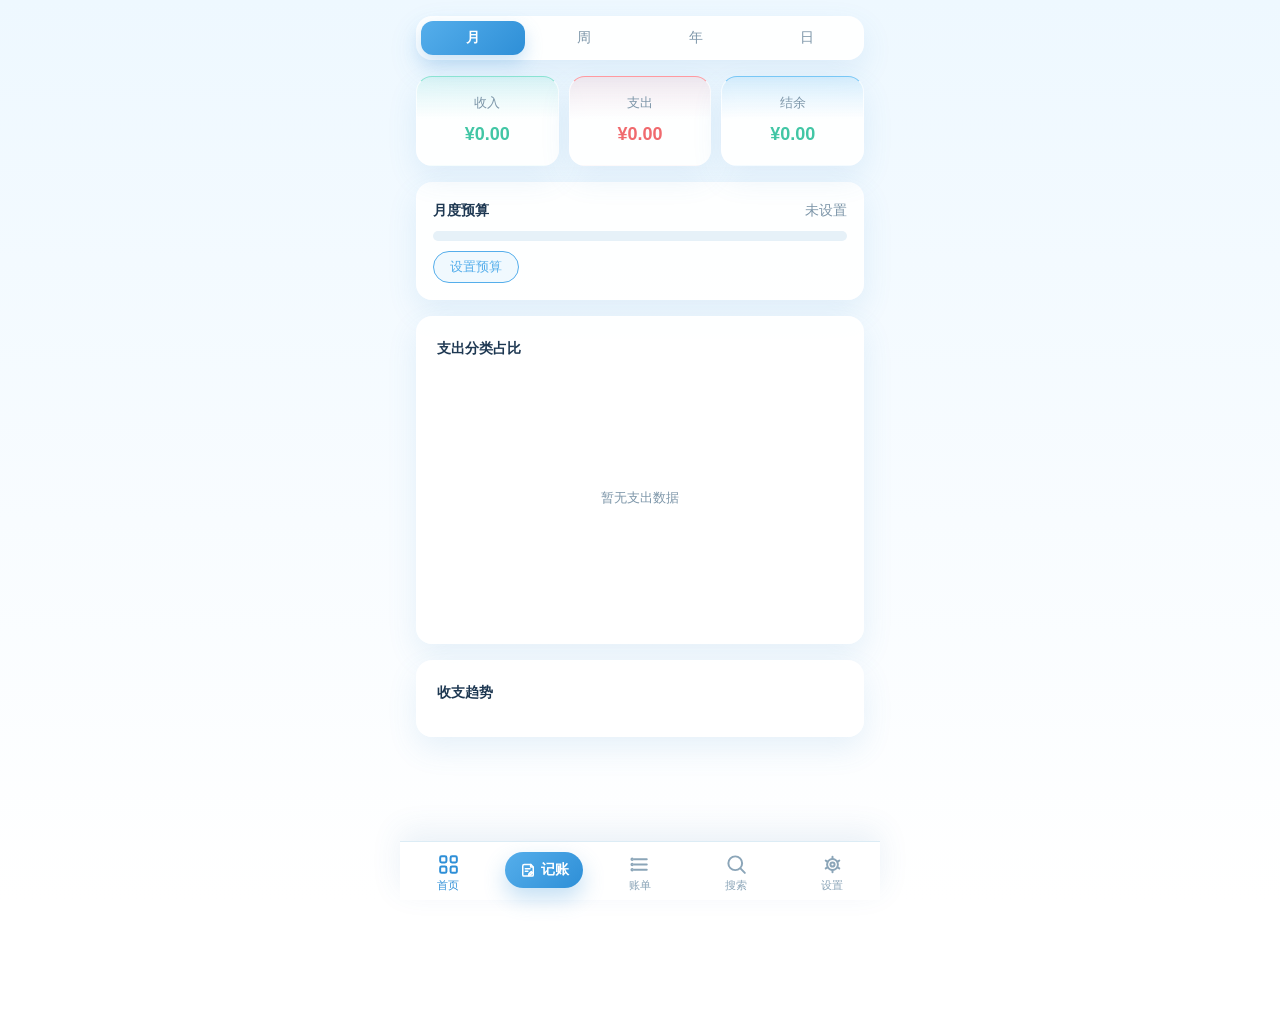
==== commit 85ad4728: "Update branding and auto ledger UI" ====
--- a/expense-tracker-standalone.html
+++ b/expense-tracker-standalone.html
@@ -9,31 +9,55 @@
 *, *::before, *::after { box-sizing: border-box; margin: 0; padding: 0; }
 
 :root {
-  --primary: #5BAA8E;
-  --primary-light: #A8D8CA;
-  --primary-bg: #F0F7F4;
-  --blue-light: #C5E4F0;
-  --income: #4CAF84;
-  --expense: #E06C6C;
-  --warning: #F0A04B;
-  --danger: #E74C3C;
-  --text: #2C3E50;
+  --primary: #55AEEB;
+  --primary-dark: #2E8FD7;
+  --primary-light: #BFE8FF;
+  --primary-bg: #EEF8FF;
+  --bg-gradient: #F8FCFF;
+  --income: #42C6A5;
+  --expense: #F06A6E;
+  --warning: #F0B35D;
+  --danger: #F06A6E;
+  --text: #1E3852;
+  --text-light: #7D96A9;
+  --text-muted: #B7CAD8;
+  --border: #DCECF5;
+  --card-bg: rgba(255,255,255,0.92);
+  --card-shadow: 0 12px 30px rgba(76, 151, 204, 0.12);
+  --radius: 16px;
+  --radius-sm: 12px;
+  --font-stack: "PingFang SC", "Hiragino Sans GB", "Microsoft YaHei", -apple-system, BlinkMacSystemFont, "Segoe UI", Roboto, sans-serif;
+  --transition-fast: 0.15s ease;
+  --transition-normal: 0.25s ease;
+}
+
+[data-theme="dark"] {
+  --primary: #6CC4A1;
+  --primary-dark: #5BAA8E;
+  --primary-light: #3D8B6E;
+  --primary-bg: #1A2622;
+  --bg-gradient: #15211D;
+  --income: #2ECC71;
+  --expense: #E74C3C;
+  --warning: #F1C40F;
+  --text: #ECF0F1;
   --text-light: #7F8C8D;
-  --border: #E8EDEB;
-  --card-bg: #FFFFFF;
-  --card-shadow: 0 2px 12px rgba(0,0,0,0.06);
-  --radius: 12px;
-  --radius-sm: 8px;
-}
-
-html { font-size: 16px; }
+  --text-muted: #5D6D7E;
+  --border: #2C3E50;
+  --card-bg: #1E2D2B;
+  --card-shadow: 0 2px 16px rgba(0,0,0,0.3);
+}
+
+html { font-size: 16px; scroll-behavior: smooth; }
 body {
-  font-family: -apple-system, BlinkMacSystemFont, "Segoe UI", Roboto, "Helvetica Neue", Arial, sans-serif;
-  background: var(--primary-bg);
+  font-family: var(--font-stack);
+  background:
+    linear-gradient(180deg, var(--primary-bg) 0%, var(--bg-gradient) 58%, #FFFFFF 100%);
   color: var(--text);
-  line-height: 1.5;
+  line-height: 1.6;
   -webkit-tap-highlight-color: transparent;
   overscroll-behavior: none;
+  min-height: 100vh;
 }
 
 /* ===== App 容器 ===== */
@@ -45,9 +69,19 @@
   position: relative;
 }
 
-/* ===== 页面切换 ===== */
-.page { display: none; padding: 16px; }
-.page.active { display: block; }
+/* ===== 页面切换（含过渡动画） ===== */
+.page {
+  display: none;
+  opacity: 0;
+  transform: translateY(8px);
+  transition: opacity var(--transition-normal), transform var(--transition-normal);
+  padding: 16px;
+}
+.page.active {
+  display: block;
+  opacity: 1;
+  transform: translateY(0);
+}
 
 /* ===== 时间维度切换条 ===== */
 .period-bar {
@@ -58,6 +92,7 @@
   border-radius: var(--radius);
   padding: 4px;
   box-shadow: var(--card-shadow);
+  border: 1px solid rgba(255,255,255,0.7);
 }
 .period-btn {
   flex: 1;
@@ -68,12 +103,13 @@
   font-size: 14px;
   color: var(--text-light);
   cursor: pointer;
-  transition: all 0.2s;
+  transition: all var(--transition-fast);
 }
 .period-btn.active {
-  background: var(--primary);
+  background: linear-gradient(135deg, var(--primary), var(--primary-dark));
   color: #fff;
   font-weight: 600;
+  box-shadow: 0 8px 18px rgba(67, 155, 222, 0.28);
 }
 
 /* ===== 三栏汇总卡片 ===== */
@@ -89,7 +125,20 @@
   padding: 16px 12px;
   text-align: center;
   box-shadow: var(--card-shadow);
-}
+  border-top: 3px solid transparent;
+  border: 1px solid rgba(255,255,255,0.72);
+  transition: transform var(--transition-fast), box-shadow var(--transition-fast);
+}
+.summary-card:active { transform: scale(0.97); }
+.income-card { border-top-color: #8AE3D2; background: linear-gradient(180deg, rgba(132,225,211,0.2) 0%, var(--card-bg) 48%); }
+.expense-card { border-top-color: #FF9AA0; background: linear-gradient(180deg, rgba(255,154,160,0.16) 0%, var(--card-bg) 48%); }
+.balance-card { border-top-color: #78C7F6; background: linear-gradient(180deg, rgba(120,199,246,0.2) 0%, var(--card-bg) 48%); }
+
+[data-theme="dark"] .income-card { background: linear-gradient(180deg, rgba(46,204,113,0.12) 0%, var(--card-bg) 40%); }
+[data-theme="dark"] .expense-card { background: linear-gradient(180deg, rgba(231,76,60,0.12) 0%, var(--card-bg) 40%); }
+[data-theme="dark"] .balance-card { background: linear-gradient(180deg, rgba(108,196,161,0.12) 0%, var(--card-bg) 40%); }
+
+.summary-icon { font-size: 18px; margin-bottom: 4px; }
 .summary-label { font-size: 13px; color: var(--text-light); margin-bottom: 6px; }
 .summary-value {
   font-size: 18px;
@@ -107,6 +156,7 @@
   padding: 16px;
   margin-bottom: 16px;
   box-shadow: var(--card-shadow);
+  border: 1px solid rgba(255,255,255,0.72);
 }
 .budget-header {
   display: flex;
@@ -118,14 +168,14 @@
 .budget-amount { font-size: 14px; color: var(--text-light); }
 .progress-track {
   height: 10px;
-  background: var(--border);
+  background: #E6F1F8;
   border-radius: 5px;
   overflow: hidden;
   margin-bottom: 10px;
 }
 .progress-fill {
   height: 100%;
-  background: var(--primary);
+  background: linear-gradient(90deg, #8DD7FF, var(--primary));
   border-radius: 5px;
   transition: width 0.4s ease, background 0.4s ease;
 }
@@ -134,12 +184,14 @@
 .btn-budget-set {
   padding: 6px 16px;
   border: 1px solid var(--primary);
-  background: transparent;
+  background: rgba(85, 174, 235, 0.08);
   color: var(--primary);
   border-radius: 20px;
   font-size: 13px;
   cursor: pointer;
-}
+  transition: all var(--transition-fast);
+}
+.btn-budget-set:active { background: var(--primary); color: #fff; }
 
 /* ===== 图表区域 ===== */
 .charts-area {
@@ -150,16 +202,73 @@
 .chart-box {
   background: var(--card-bg);
   border-radius: var(--radius);
-  padding: 16px;
+  padding: 20px;
   box-shadow: var(--card-shadow);
+  border: 1px solid rgba(255,255,255,0.72);
 }
 .chart-title { font-size: 14px; font-weight: 600; margin-bottom: 12px; color: var(--text); }
 .chart-wrap {
   position: relative;
   width: 100%;
-  max-height: 240px;
+  max-height: 260px;
   display: flex;
   justify-content: center;
+}
+
+.category-bubble-chart {
+  min-height: 252px;
+  padding: 4px 0 2px;
+  display: flex;
+  align-items: center;
+  justify-content: center;
+  align-content: center;
+  flex-wrap: wrap;
+  gap: 12px;
+}
+.category-bubble {
+  width: var(--bubble-size);
+  height: var(--bubble-size);
+  border-radius: 50%;
+  display: flex;
+  flex-direction: column;
+  align-items: center;
+  justify-content: center;
+  gap: 1px;
+  color: #1D4665;
+  box-shadow: 0 14px 28px rgba(66, 153, 211, 0.16);
+  border: 1px solid rgba(255,255,255,0.76);
+  text-align: center;
+  flex: 0 0 auto;
+  overflow: hidden;
+}
+.bubble-sky { background: linear-gradient(145deg, #D7F1FF 0%, #8FD7FF 100%); }
+.bubble-cyan { background: linear-gradient(145deg, #D9FBFF 0%, #92E6F1 100%); }
+.bubble-mint { background: linear-gradient(145deg, #E2FFF6 0%, #9EE8D6 100%); }
+.bubble-violet { background: linear-gradient(145deg, #EAF0FF 0%, #B9CBFF 100%); }
+.bubble-slate { background: linear-gradient(145deg, #EEF7FC 0%, #C9DCE8 100%); }
+.bubble-aqua { background: linear-gradient(145deg, #E1FAFF 0%, #A7E6FF 100%); }
+.bubble-name {
+  max-width: 78%;
+  font-size: clamp(11px, calc(var(--bubble-size) / 8.8), 14px);
+  font-weight: 700;
+  line-height: 1.12;
+  white-space: nowrap;
+  overflow: hidden;
+  text-overflow: ellipsis;
+}
+.bubble-amount {
+  font-size: clamp(12px, calc(var(--bubble-size) / 7.5), 16px);
+  line-height: 1.1;
+}
+.bubble-percent {
+  font-size: clamp(10px, calc(var(--bubble-size) / 10), 12px);
+  color: rgba(29,70,101,0.68);
+  line-height: 1;
+}
+.bubble-empty {
+  color: var(--text-light);
+  font-size: 13px;
+  padding: 70px 0;
 }
 
 /* ===== 表单 ===== */
@@ -178,10 +287,10 @@
   flex: 1;
   padding: 10px;
   border: 2px solid var(--border);
-  background: #fff;
+  background: var(--card-bg);
   font-size: 15px;
   cursor: pointer;
-  transition: all 0.2s;
+  transition: all var(--transition-fast);
 }
 .type-btn:first-child { border-radius: var(--radius-sm) 0 0 var(--radius-sm); }
 .type-btn:last-child { border-radius: 0 var(--radius-sm) var(--radius-sm) 0; }
@@ -203,10 +312,13 @@
   border: 2px solid var(--border);
   border-radius: var(--radius-sm);
   padding: 0 14px;
-  background: #fff;
-  transition: border-color 0.2s;
-}
-.amount-input-wrap:focus-within { border-color: var(--primary); }
+  background: var(--card-bg);
+  transition: border-color var(--transition-fast), box-shadow var(--transition-fast);
+}
+.amount-input-wrap:focus-within {
+  border-color: var(--primary);
+  box-shadow: 0 0 0 3px rgba(91,170,142,0.15);
+}
 .currency-symbol { font-size: 20px; font-weight: 700; color: var(--text); margin-right: 6px; }
 .amount-input-wrap input {
   flex: 1;
@@ -216,42 +328,53 @@
   font-size: 20px;
   font-weight: 600;
   min-width: 0;
+  background: transparent;
+  color: var(--text);
 }
 
 /* 日期 & 文本输入 */
 input[type="date"],
 input[type="text"],
-input[type="number"] {
+input[type="number"],
+input[type="password"] {
   width: 100%;
   padding: 12px 14px;
   border: 2px solid var(--border);
   border-radius: var(--radius-sm);
   font-size: 15px;
   outline: none;
-  transition: border-color 0.2s;
-  background: #fff;
+  transition: border-color var(--transition-fast), box-shadow var(--transition-fast);
+  background: var(--card-bg);
+  color: var(--text);
 }
 input[type="date"]:focus,
-input[type="text"]:focus { border-color: var(--primary); }
-input::placeholder { color: #BDC3C7; }
+input[type="text"]:focus,
+input[type="number"]:focus,
+input[type="password"]:focus {
+  border-color: var(--primary);
+  box-shadow: 0 0 0 3px rgba(91,170,142,0.15);
+}
+input::placeholder { color: var(--text-muted); }
 
 /* Chip 选择组 */
 .chip-group { display: flex; flex-wrap: wrap; gap: 8px; }
 .chip {
   padding: 8px 16px;
   border: 1.5px solid var(--border);
-  background: #fff;
+  background: var(--card-bg);
   border-radius: 20px;
   font-size: 13px;
   cursor: pointer;
-  transition: all 0.2s;
+  transition: all var(--transition-fast);
   color: var(--text-light);
 }
+.chip:active { transform: scale(0.95); }
 .chip.active {
-  background: var(--primary-bg);
+  background: var(--primary);
+  color: #fff;
   border-color: var(--primary);
-  color: var(--primary);
   font-weight: 600;
+  box-shadow: 0 8px 18px rgba(67,155,222,0.24);
 }
 
 /* 按钮 */
@@ -265,7 +388,7 @@
   font-size: 16px;
   font-weight: 600;
   cursor: pointer;
-  transition: opacity 0.2s;
+  transition: opacity var(--transition-fast);
 }
 .btn-primary:active { opacity: 0.85; }
 .btn-cancel {
@@ -289,43 +412,114 @@
   width: 100%;
   max-width: 480px;
   display: flex;
-  background: #fff;
+  background: var(--card-bg);
   border-top: 1px solid var(--border);
-  padding: 6px 0;
+  padding: 7px 0 6px;
   padding-bottom: max(6px, env(safe-area-inset-bottom));
   z-index: 100;
+  box-shadow: 0 -10px 30px rgba(54, 120, 172, 0.1);
+  backdrop-filter: blur(16px);
 }
 .nav-btn {
   flex: 1;
   display: flex;
   flex-direction: column;
   align-items: center;
-  gap: 2px;
+  gap: 3px;
   border: none;
   background: transparent;
   cursor: pointer;
-  padding: 4px 0;
-  color: var(--text-light);
-  transition: color 0.2s;
-}
-.nav-btn.active { color: var(--primary); }
-.nav-icon { font-size: 22px; line-height: 1; }
+  padding: 3px 0;
+  color: #8BA5B8;
+  transition: color var(--transition-fast), transform var(--transition-fast);
+}
+.nav-btn.active { color: var(--primary-dark); }
+.nav-icon {
+  width: 25px;
+  height: 25px;
+  display: flex;
+  align-items: center;
+  justify-content: center;
+  transition: transform var(--transition-fast);
+}
+.nav-btn:active .nav-icon { transform: scale(0.9); }
+.nav-btn svg {
+  width: 25px;
+  height: 25px;
+  stroke: currentColor;
+  stroke-width: 1.9;
+  stroke-linecap: round;
+  stroke-linejoin: round;
+}
+
+/* 中心记账按钮 - Pill 形状 */
+.nav-btn-add {
+  position: relative;
+}
 .nav-icon-add {
   display: flex;
   align-items: center;
   justify-content: center;
-  width: 44px;
-  height: 44px;
-  background: var(--primary);
+  width: auto;
+  height: 36px;
+  min-width: 72px;
+  box-sizing: border-box;
+  background: linear-gradient(135deg, var(--primary), var(--primary-dark));
   color: #fff;
+  border-radius: 22px;
+  padding: 6px 14px;
+  font-size: 14px;
+  font-weight: 700;
+  gap: 4px;
+  box-shadow: 0 10px 22px rgba(67,155,222,0.32);
+  transition: transform var(--transition-fast), box-shadow var(--transition-fast);
+}
+.nav-icon-add svg {
+  width: 18px;
+  height: 18px;
+  stroke-width: 2;
+}
+.nav-btn-add:active .nav-icon-add { transform: scale(0.94); }
+.nav-btn-add.active .nav-icon-add {
+  background: linear-gradient(135deg, #86D4FF, var(--primary-dark));
+  box-shadow: 0 12px 24px rgba(46,143,215,0.38);
+}
+.nav-text {
+  font-size: 11px;
+  line-height: 1;
+  font-weight: 500;
+}
+.nav-text-placeholder {
+  visibility: hidden;
+  height: 0;
+  line-height: 0;
+  overflow: hidden;
+}
+
+/* ===== 主题切换按钮 ===== */
+.theme-toggle {
+  width: 36px; height: 36px;
+  border: none;
+  background: var(--card-bg);
   border-radius: 50%;
-  font-size: 24px;
-  font-weight: 300;
-  margin-top: -18px;
-  box-shadow: 0 2px 8px rgba(91,170,142,0.4);
-}
-.nav-btn.active .nav-icon-add { background: #4A9A7E; }
-.nav-text { font-size: 11px; }
+  cursor: pointer;
+  display: flex;
+  align-items: center;
+  justify-content: center;
+  box-shadow: var(--card-shadow);
+  transition: transform var(--transition-fast);
+  color: var(--text);
+}
+.theme-toggle:active { transform: scale(0.9); }
+.theme-toggle svg { width: 18px; height: 18px; }
+
+.period-header {
+  display: flex;
+  align-items: center;
+  gap: 10px;
+  margin-bottom: 16px;
+}
+.period-header .period-bar { flex: 1; margin-bottom: 0; }
 
 /* ===== 账单列表 ===== */
 .bills-header {
@@ -349,11 +543,12 @@
   gap: 14px;
   position: relative;
   transition: transform 0.15s;
+  border-left: 3px solid transparent;
 }
 .bill-card:active { transform: scale(0.98); }
-.bill-card.pinned {
-  border-left: 3px solid var(--warning);
-}
+.bill-card.expense-border { border-left-color: var(--expense); }
+.bill-card.income-border { border-left-color: var(--income); }
+.bill-card.pinned { border-left-color: var(--warning); }
 .bill-pin-badge {
   position: absolute;
   top: 8px; right: 8px;
@@ -362,16 +557,16 @@
   font-weight: 600;
 }
 .bill-icon {
-  width: 42px; height: 42px;
+  width: 46px; height: 46px;
   border-radius: 50%;
   display: flex;
   align-items: center;
   justify-content: center;
-  font-size: 20px;
+  font-size: 22px;
   flex-shrink: 0;
 }
-.bill-icon.expense { background: #FDEDED; }
-.bill-icon.income { background: #E8F5EC; }
+.bill-icon.expense { background: rgba(231,76,60,0.1); }
+.bill-icon.income { background: rgba(46,204,113,0.1); }
 .bill-info { flex: 1; min-width: 0; }
 .bill-category { font-size: 15px; font-weight: 600; }
 .bill-meta {
@@ -418,7 +613,8 @@
   border-radius: var(--radius-sm);
   font-size: 15px;
   outline: none;
-  background: #fff;
+  background: var(--card-bg);
+  color: var(--text);
 }
 .search-bar input:focus { border-color: var(--primary); }
 .search-filter {
@@ -436,7 +632,8 @@
   border-radius: var(--radius-sm);
   font-size: 14px;
   outline: none;
-  background: #fff;
+  background: var(--card-bg);
+  color: var(--text);
 }
 .search-filter input:focus { border-color: var(--primary); }
 .filter-sep { color: var(--text-light); font-size: 14px; }
@@ -472,7 +669,7 @@
 .modal-overlay.show { display: flex; align-items: flex-start; justify-content: center; padding-top: 40px; }
 .modal {
   display: none;
-  background: #fff;
+  background: var(--card-bg);
   border-radius: var(--radius);
   padding: 20px;
   width: 100%;
@@ -501,7 +698,7 @@
 }
 .confirm-overlay.show { display: flex; }
 .confirm-dialog {
-  background: #fff;
+  background: var(--card-bg);
   border-radius: var(--radius);
   padding: 24px;
   text-align: center;
@@ -534,9 +731,9 @@
   border-radius: 20px;
   font-size: 13px;
   cursor: pointer;
-  transition: all 0.2s;
-}
-.btn-import:active { background: var(--primary-bg); }
+  transition: all var(--transition-fast);
+}
+.btn-import:active { background: rgba(91,170,142,0.15); }
 .modal-import { max-width: 480px !important; }
 .import-info {
   font-size: 13px;
@@ -544,7 +741,7 @@
   margin-bottom: 12px;
   text-align: center;
   padding: 8px;
-  background: var(--primary-bg);
+  background: rgba(91,170,142,0.1);
   border-radius: var(--radius-sm);
 }
 .import-table-wrap {
@@ -590,14 +787,8 @@
   font-size: 11px;
   font-weight: 600;
 }
-.import-table .import-badge.income {
-  background: #E8F5EC;
-  color: var(--income);
-}
-.import-table .import-badge.expense {
-  background: #FDEDED;
-  color: var(--expense);
-}
+.import-table .import-badge.income { background: rgba(46,204,113,0.15); color: var(--income); }
+.import-table .import-badge.expense { background: rgba(231,76,60,0.1); color: var(--expense); }
 .import-table .import-check {
   width: 16px; height: 16px;
   accent-color: var(--primary);
@@ -610,6 +801,282 @@
   color: var(--danger);
   text-align: center;
   padding: 24px;
+}
+
+/* ===== 导入教程引导 ===== */
+.import-guide {
+  background: rgba(91,170,142,0.06);
+  border: 1px solid var(--primary-light);
+  border-radius: var(--radius-sm);
+  margin-bottom: 14px;
+  overflow: hidden;
+}
+.guide-header {
+  display: flex;
+  justify-content: space-between;
+  align-items: center;
+  padding: 12px 14px;
+  cursor: pointer;
+  user-select: none;
+  transition: background var(--transition-fast);
+}
+.guide-header:active { background: rgba(91,170,142,0.1); }
+.guide-title { font-size: 14px; font-weight: 600; color: var(--primary); }
+.guide-arrow {
+  font-size: 12px;
+  color: var(--primary);
+  transition: transform var(--transition-fast);
+}
+.import-guide.open .guide-arrow { transform: rotate(180deg); }
+.guide-body {
+  display: none;
+  padding: 0 14px 14px 14px;
+}
+.import-guide.open .guide-body { display: block; }
+.guide-platform { margin-bottom: 12px; }
+.guide-platform:last-child { margin-bottom: 0; }
+.guide-platform-tag {
+  display: inline-block;
+  padding: 2px 10px;
+  border-radius: 4px;
+  font-size: 12px;
+  font-weight: 700;
+  margin-bottom: 6px;
+}
+.guide-platform-tag.wechat { background: #E8F5EC; color: #2ECC71; }
+.guide-platform-tag.alipay { background: #E3F2FD; color: #2196F3; }
+.guide-steps {
+  padding-left: 20px;
+  font-size: 13px;
+  color: var(--text);
+  line-height: 1.8;
+}
+.guide-steps li { margin-bottom: 2px; }
+.guide-steps li b { color: var(--text); }
+
+.import-select-area {
+  text-align: center;
+  padding: 12px 0;
+}
+.import-select-hint {
+  font-size: 13px;
+  color: var(--text-light);
+  margin-bottom: 12px;
+}
+
+/* ===== AI 智能录入区 ===== */
+.ai-entry-section {
+  margin-bottom: 20px;
+  background: var(--card-bg);
+  border-radius: var(--radius);
+  padding: 14px;
+  box-shadow: var(--card-shadow);
+  border: 1px dashed var(--primary-light);
+}
+.ai-input-wrap {
+  display: flex;
+  gap: 8px;
+  align-items: stretch;
+}
+.ai-input-wrap textarea {
+  flex: 1;
+  padding: 10px 12px;
+  border: 2px solid var(--border);
+  border-radius: var(--radius-sm);
+  font-size: 14px;
+  font-family: var(--font-stack);
+  resize: none;
+  outline: none;
+  background: var(--card-bg);
+  color: var(--text);
+  transition: border-color var(--transition-fast);
+}
+.ai-input-wrap textarea:focus { border-color: var(--primary); }
+.ai-input-wrap textarea::placeholder { color: var(--text-muted); }
+.btn-ai-parse {
+  display: flex;
+  flex-direction: column;
+  align-items: center;
+  justify-content: center;
+  gap: 4px;
+  min-width: 64px;
+  padding: 8px 12px;
+  border: none;
+  background: linear-gradient(135deg, var(--primary), var(--primary-dark));
+  color: #fff;
+  border-radius: var(--radius-sm);
+  font-size: 13px;
+  font-weight: 600;
+  cursor: pointer;
+  transition: opacity var(--transition-fast);
+  white-space: nowrap;
+}
+.btn-ai-parse:active { opacity: 0.85; }
+.btn-ai-parse:disabled { opacity: 0.6; }
+
+/* AI 旋转器 */
+@keyframes spin { to { transform: rotate(360deg); } }
+.ai-spinner {
+  width: 18px; height: 18px;
+  border: 2px solid rgba(255,255,255,0.3);
+  border-top-color: #fff;
+  border-radius: 50%;
+  animation: spin 0.6s linear infinite;
+}
+
+/* AI 解析结果预览 */
+.ai-result-preview { margin-top: 12px; }
+.ai-preview-card {
+  background: rgba(91,170,142,0.06);
+  border-radius: var(--radius-sm);
+  padding: 12px 14px;
+  border: 1px solid var(--primary-light);
+}
+.ai-preview-row {
+  display: flex;
+  justify-content: space-between;
+  padding: 4px 0;
+  font-size: 14px;
+}
+.ai-preview-row span { color: var(--text-light); }
+.ai-preview-row strong { color: var(--text); }
+.ai-preview-actions {
+  display: flex;
+  gap: 8px;
+  margin-top: 10px;
+}
+.ai-preview-actions .btn-primary { flex: 2; padding: 10px; font-size: 14px; }
+.ai-preview-actions .btn-cancel { flex: 1; padding: 10px; margin-top: 0; font-size: 14px; }
+
+/* ===== AI 财务洞察 ===== */
+.ai-insights-section {
+  margin-top: 16px;
+  background: var(--card-bg);
+  border-radius: var(--radius);
+  padding: 16px;
+  box-shadow: var(--card-shadow);
+}
+.insights-header {
+  display: flex;
+  justify-content: space-between;
+  align-items: center;
+  margin-bottom: 12px;
+}
+.insights-header .chart-title { margin-bottom: 0; }
+.btn-insights-refresh {
+  padding: 6px 16px;
+  border: 1px solid var(--primary);
+  background: transparent;
+  color: var(--primary);
+  border-radius: 20px;
+  font-size: 13px;
+  cursor: pointer;
+  transition: all var(--transition-fast);
+}
+.btn-insights-refresh:active { background: var(--primary); color: #fff; }
+.btn-insights-refresh:disabled { opacity: 0.5; }
+.insights-placeholder {
+  color: var(--text-muted);
+  font-size: 14px;
+  text-align: center;
+  padding: 12px 0;
+}
+.insight-item {
+  padding: 10px 12px;
+  margin-bottom: 8px;
+  background: rgba(91,170,142,0.06);
+  border-radius: var(--radius-sm);
+  font-size: 14px;
+  color: var(--text);
+  line-height: 1.5;
+}
+.insight-item:last-child { margin-bottom: 0; }
+
+/* ===== 设置页 ===== */
+.settings-section {
+  background: var(--card-bg);
+  border-radius: var(--radius);
+  padding: 20px;
+  box-shadow: var(--card-shadow);
+  margin-bottom: 16px;
+}
+.settings-section h3 { font-size: 18px; margin-bottom: 16px; }
+.settings-hint {
+  font-size: 12px;
+  color: var(--text-light);
+  margin-top: 6px;
+  margin-bottom: 12px;
+  line-height: 1.6;
+}
+.settings-hint a { color: var(--primary); }
+.settings-divider {
+  height: 1px;
+  background: var(--border);
+  margin: 20px 0;
+}
+
+/* 同步状态指示器 */
+.sync-status-bar {
+  display: flex;
+  align-items: center;
+  gap: 8px;
+  padding: 10px 14px;
+  background: rgba(91,170,142,0.06);
+  border-radius: var(--radius-sm);
+  margin-bottom: 4px;
+}
+.sync-dot {
+  width: 8px; height: 8px;
+  border-radius: 50%;
+  flex-shrink: 0;
+}
+.sync-dot.online { background: var(--income); box-shadow: 0 0 6px rgba(46,204,113,0.5); }
+.sync-dot.syncing { background: var(--warning); animation: pulse 1s ease-in-out infinite; }
+.sync-dot.offline { background: var(--text-muted); }
+@keyframes pulse { 0%, 100% { opacity: 1; } 50% { opacity: 0.3; } }
+.sync-status-text { font-size: 13px; color: var(--text-light); }
+.sync-native-actions {
+  display: flex;
+  gap: 8px;
+  margin-top: 10px;
+}
+.btn-secondary {
+  flex: 1;
+  padding: 9px 10px;
+  border: 1px solid var(--border);
+  background: rgba(85, 174, 235, 0.08);
+  color: var(--primary-dark);
+  border-radius: var(--radius-sm);
+  font-size: 13px;
+  font-weight: 600;
+  cursor: pointer;
+  transition: background var(--transition-fast), transform var(--transition-fast);
+}
+.btn-secondary:active {
+  background: rgba(85, 174, 235, 0.16);
+  transform: scale(0.97);
+}
+.sync-dot.error {
+  background: var(--danger);
+  box-shadow: 0 0 6px rgba(240,106,110,0.45);
+}
+
+/* ===== Toast 提示 ===== */
+.toast-msg {
+  position: fixed;
+  top: 60px;
+  left: 50%;
+  transform: translateX(-50%);
+  z-index: 999;
+  background: var(--text);
+  color: #fff;
+  padding: 10px 22px;
+  border-radius: 24px;
+  font-size: 14px;
+  font-weight: 500;
+  box-shadow: 0 4px 16px rgba(0,0,0,0.2);
+  transition: opacity 0.3s ease;
+  pointer-events: none;
 }
 
 /* ===== 响应式微调 ===== */
@@ -667,7 +1134,9 @@
     <div class="charts-area">
       <div class="chart-box">
         <h4 class="chart-title">支出分类占比</h4>
-        <div class="chart-wrap"><canvas id="pieChart"></canvas></div>
+        <div class="category-bubble-chart" id="categoryBubbleChart">
+          <div class="bubble-empty">暂无支出数据</div>
+        </div>
       </div>
       <div class="chart-box">
         <h4 class="chart-title">收支趋势</h4>
@@ -772,20 +1241,65 @@
   <!-- ===== 底部 Tab 导航 ===== -->
   <nav class="bottom-nav">
     <button class="nav-btn active" data-page="dashboard">
-      <span class="nav-icon">📊</span>
+      <span class="nav-icon">
+        <svg viewBox="0 0 24 24" fill="none" aria-hidden="true">
+          <rect x="4" y="4" width="6" height="6" rx="1.4"/>
+          <rect x="14" y="4" width="6" height="6" rx="1.4"/>
+          <rect x="4" y="14" width="6" height="6" rx="1.4"/>
+          <rect x="14" y="14" width="6" height="6" rx="1.4"/>
+        </svg>
+      </span>
       <span class="nav-text">首页</span>
     </button>
-    <button class="nav-btn" data-page="add">
-      <span class="nav-icon nav-icon-add">＋</span>
-      <span class="nav-text">记账</span>
+    <button class="nav-btn nav-btn-add" data-page="add">
+      <span class="nav-icon nav-icon-add">
+        <svg viewBox="0 0 24 24" fill="none" aria-hidden="true">
+          <path d="M7 4.5h8.6L19 8v10.5A1.5 1.5 0 0 1 17.5 20h-11A1.5 1.5 0 0 1 5 18.5v-12A2 2 0 0 1 7 4.5z"/>
+          <path d="M15.5 4.8V8h3.1"/>
+          <path d="M8.4 10.4h6.2"/>
+          <path d="M8.4 13.6h3.4"/>
+          <path d="M13.2 17.2l3.2-3.2 1.6 1.6-3.2 3.2-2 .4.4-2z"/>
+        </svg>
+        记账
+      </span>
+      <span class="nav-text nav-text-placeholder">记账</span>
     </button>
     <button class="nav-btn" data-page="bills">
-      <span class="nav-icon">📋</span>
+      <span class="nav-icon">
+        <svg viewBox="0 0 24 24" fill="none" aria-hidden="true">
+          <path d="M6 7h12"/>
+          <path d="M6 12h12"/>
+          <path d="M6 17h12"/>
+          <circle cx="4" cy="7" r=".7"/>
+          <circle cx="4" cy="12" r=".7"/>
+          <circle cx="4" cy="17" r=".7"/>
+        </svg>
+      </span>
       <span class="nav-text">账单</span>
     </button>
     <button class="nav-btn" data-page="search">
-      <span class="nav-icon">🔍</span>
+      <span class="nav-icon">
+        <svg viewBox="0 0 24 24" fill="none" aria-hidden="true">
+          <circle cx="10.8" cy="10.8" r="6.6"/>
+          <path d="M16 16l4 4"/>
+        </svg>
+      </span>
       <span class="nav-text">搜索</span>
+    </button>
+    <button class="nav-btn" data-page="settings">
+      <span class="nav-icon">
+        <svg viewBox="0 0 24 24" fill="none" aria-hidden="true">
+          <path d="M12 4.5v2"/>
+          <path d="M12 17.5v2"/>
+          <path d="M5.5 8.2l1.7 1"/>
+          <path d="M16.8 14.8l1.7 1"/>
+          <path d="M5.5 15.8l1.7-1"/>
+          <path d="M16.8 9.2l1.7-1"/>
+          <circle cx="12" cy="12" r="5.2"/>
+          <circle cx="12" cy="12" r="2"/>
+        </svg>
+      </span>
+      <span class="nav-text">设置</span>
     </button>
   </nav>
 </div>
@@ -1263,34 +1777,10 @@
 
 </script>
 <script>
-let pieChart = null;
 let trendChart = null;
 
 function initCharts() {
-  const pieCtx = document.getElementById('pieChart').getContext('2d');
   const trendCtx = document.getElementById('trendChart').getContext('2d');
-
-  pieChart = new Chart(pieCtx, {
-    type: 'doughnut',
-    data: {
-      labels: [],
-      datasets: [{
-        data: [],
-        backgroundColor: [],
-        borderWidth: 0
-      }]
-    },
-    options: {
-      responsive: true,
-      maintainAspectRatio: true,
-      plugins: {
-        legend: {
-          position: 'bottom',
-          labels: { padding: 16, usePointStyle: true, pointStyleWidth: 8, font: { size: 12 } }
-        }
-      }
-    }
-  });
 
   trendChart = new Chart(trendCtx, {
     type: 'bar',
@@ -1332,17 +1822,14 @@
   const now = new Date();
   const filtered = bills.filter(b => isInPeriod(b.date, period, now));
 
-  // --- 饼图：支出分类占比 ---
+  // --- 气泡图：支出分类占比 ---
   const expenses = filtered.filter(b => b.type === 'expense');
   const catMap = {};
   expenses.forEach(b => {
     catMap[b.category] = (catMap[b.category] || 0) + b.amount;
   });
   const catEntries = Object.entries(catMap).sort((a, b) => b[1] - a[1]);
-  pieChart.data.labels = catEntries.map(e => e[0]);
-  pieChart.data.datasets[0].data = catEntries.map(e => e[1]);
-  pieChart.data.datasets[0].backgroundColor = catEntries.map(e => CAT_COLORS[e[0]] || '#B0BEC5');
-  pieChart.update();
+  updateCategoryBubbles(catEntries);
 
   // --- 趋势图：按时间分组 ---
   const groups = groupBillsByPeriod(filtered, period, now);
@@ -1350,6 +1837,65 @@
   trendChart.data.datasets[0].data = groups.income;
   trendChart.data.datasets[1].data = groups.expense;
   trendChart.update();
+}
+
+function updateCategoryBubbles(catEntries) {
+  const container = document.getElementById('categoryBubbleChart');
+  if (!container) return;
+
+  if (!catEntries.length) {
+    container.innerHTML = '<div class="bubble-empty">暂无支出数据</div>';
+    return;
+  }
+
+  const visible = catEntries.slice(0, 5);
+  const rest = catEntries.slice(5);
+  if (rest.length) {
+    const restTotal = rest.reduce((sum, item) => sum + item[1], 0);
+    const otherIndex = visible.findIndex(([category]) => category === '其他');
+    if (otherIndex >= 0) {
+      visible[otherIndex] = ['其他', visible[otherIndex][1] + restTotal];
+    } else {
+      const smallest = visible.pop();
+      visible.push(['其他', restTotal + (smallest ? smallest[1] : 0)]);
+    }
+  }
+
+  visible.sort((a, b) => b[1] - a[1]);
+
+  const total = visible.reduce((sum, item) => sum + item[1], 0);
+  const max = Math.max(...visible.map(item => item[1]));
+  const palette = ['sky', 'cyan', 'mint', 'violet', 'slate', 'aqua'];
+
+  container.innerHTML = visible.map(([category, amount], index) => {
+    const ratio = max ? amount / max : 0;
+    const percent = total ? Math.round((amount / total) * 100) : 0;
+    const size = Math.round(74 + Math.sqrt(ratio) * 54);
+    const tone = palette[index % palette.length];
+    return `
+      <div class="category-bubble bubble-${tone}" style="--bubble-size:${size}px">
+        <span class="bubble-name">${escapeBubbleText(category)}</span>
+        <strong class="bubble-amount">${formatBubbleAmount(amount)}</strong>
+        <span class="bubble-percent">${percent}%</span>
+      </div>
+    `;
+  }).join('');
+}
+
+function formatBubbleAmount(amount) {
+  if (amount >= 10000) return '¥' + (amount / 10000).toFixed(1) + '万';
+  if (amount >= 1000) return '¥' + Math.round(amount);
+  return '¥' + amount.toFixed(amount >= 100 ? 0 : 2);
+}
+
+function escapeBubbleText(value) {
+  return String(value).replace(/[&<>"']/g, ch => ({
+    '&': '&amp;',
+    '<': '&lt;',
+    '>': '&gt;',
+    '"': '&quot;',
+    "'": '&#39;'
+  })[ch]);
 }
 
 function isInPeriod(dateStr, period, now) {
